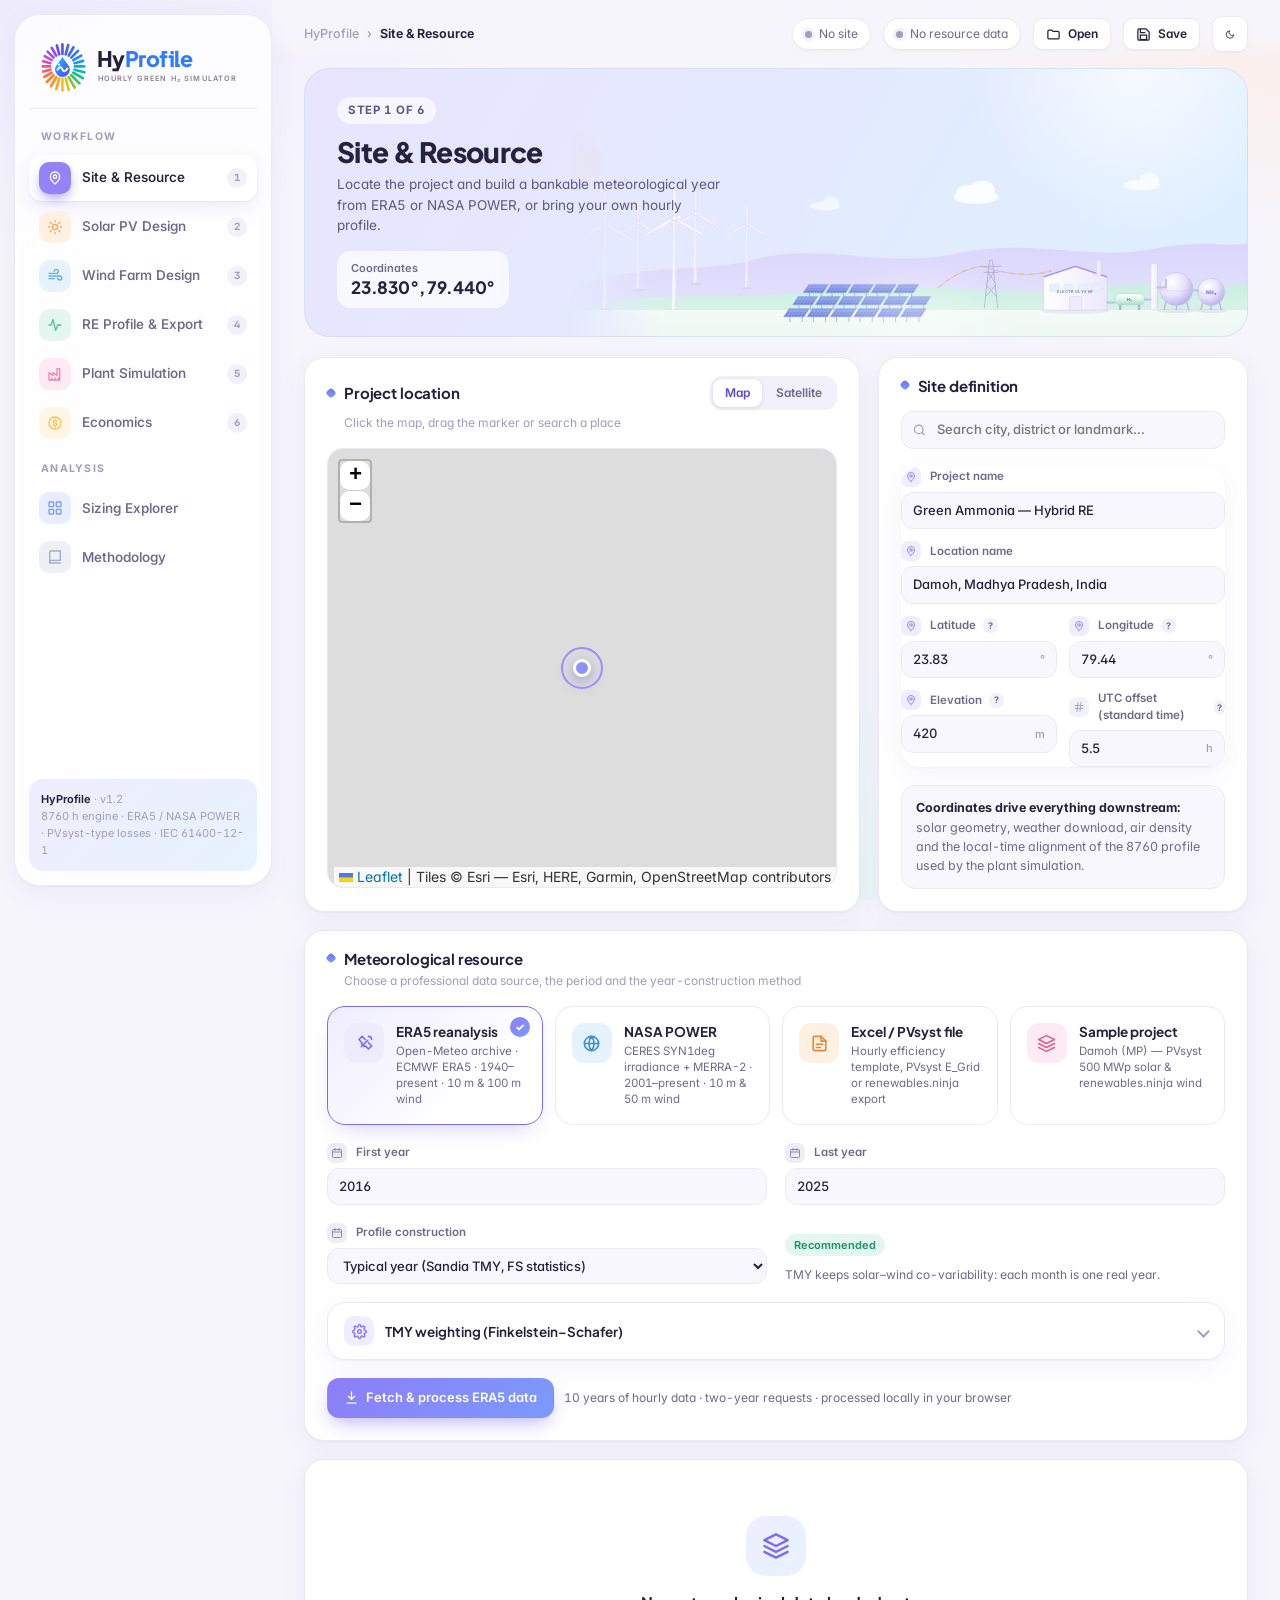
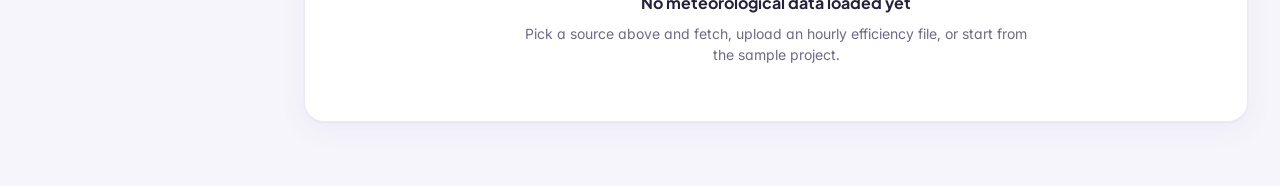
==== HyProfile_Studio.html @ 43ba9b4f "Replace branding with HyProfile logo and remove TrueRE / Oriana names - New 2D vector mark: a 24-spo" ====
<!doctype html>
<html lang="en">
<head>
<meta charset="utf-8">
<meta name="viewport" content="width=device-width,initial-scale=1">
<title>HyProfile — Hourly Green Hydrogen Simulator</title>
<link rel="icon" type="image/svg+xml" href="data:image/svg+xml,%3Csvg xmlns=%22http://www.w3.org/2000/svg%22 viewBox=%220 0 64 64%22%3E%3Cdefs%3E%3ClinearGradient id=%22mg%22 x1=%220%22 y1=%220%22 x2=%221%22 y2=%221%22%3E%3Cstop offset=%220%22 stop-color=%22#22D3EE%22/%3E%3Cstop offset=%22.55%22 stop-color=%22#2F7BFF%22/%3E%3Cstop offset=%221%22 stop-color=%22#5B4CF5%22/%3E%3C/linearGradient%3E%3C/defs%3E%3Cline x1=%2232.00%22 y1=%2217.40%22 x2=%2232.00%22 y2=%226.36%22 stroke=%22#5652F6%22 stroke-width=%223.1%22 stroke-linecap=%22round%22/%3E%3Cline x1=%2235.78%22 y1=%2217.90%22 x2=%2238.67%22 y2=%227.10%22 stroke=%22#4A5EF9%22 stroke-width=%223.1%22 stroke-linecap=%22round%22/%3E%3Cline x1=%2239.30%22 y1=%2219.36%22 x2=%2244.89%22 y2=%229.67%22 stroke=%22#4069FB%22 stroke-width=%223.1%22 stroke-linecap=%22round%22/%3E%3Cline x1=%2242.32%22 y1=%2221.68%22 x2=%2250.13%22 y2=%2213.87%22 stroke=%22#3475FE%22 stroke-width=%223.1%22 stroke-linecap=%22round%22/%3E%3Cline x1=%2244.64%22 y1=%2224.70%22 x2=%2253.96%22 y2=%2219.32%22 stroke=%22#2785F9%22 stroke-width=%223.1%22 stroke-linecap=%22round%22/%3E%3Cline x1=%2246.10%22 y1=%2228.22%22 x2=%2256.10%22 y2=%2225.54%22 stroke=%22#189AEC%22 stroke-width=%223.1%22 stroke-linecap=%22round%22/%3E%3Cline x1=%2246.60%22 y1=%2232.00%22 x2=%2257.33%22 y2=%2232.00%22 stroke=%22#08AEDF%22 stroke-width=%223.1%22 stroke-linecap=%22round%22/%3E%3Cline x1=%2246.10%22 y1=%2235.78%22 x2=%2257.55%22 y2=%2238.85%22 stroke=%22#04BBBE%22 stroke-width=%223.1%22 stroke-linecap=%22round%22/%3E%3Cline x1=%2244.64%22 y1=%2239.30%22 x2=%2255.71%22 y2=%2245.69%22 stroke=%22#0EC186%22 stroke-width=%223.1%22 stroke-linecap=%22round%22/%3E%3Cline x1=%2242.32%22 y1=%2242.32%22 x2=%2251.83%22 y2=%2251.83%22 stroke=%22#3AC45E%22 stroke-width=%223.1%22 stroke-linecap=%22round%22/%3E%3Cline x1=%2239.30%22 y1=%2244.64%22 x2=%2246.21%22 y2=%2256.61%22 stroke=%22#88C342%22 stroke-width=%223.1%22 stroke-linecap=%22round%22/%3E%3Cline x1=%2235.78%22 y1=%2246.10%22 x2=%2239.37%22 y2=%2259.50%22 stroke=%22#D8C228%22 stroke-width=%223.1%22 stroke-linecap=%22round%22/%3E%3Cline x1=%2232.00%22 y1=%2246.60%22 x2=%2232.00%22 y2=%2260.19%22 stroke=%22#FFB91B%22 stroke-width=%223.1%22 stroke-linecap=%22round%22/%3E%3Cline x1=%2228.22%22 y1=%2246.10%22 x2=%2224.86%22 y2=%2258.66%22 stroke=%22#FFA61C%22 stroke-width=%223.1%22 stroke-linecap=%22round%22/%3E%3Cline x1=%2224.70%22 y1=%2244.64%22 x2=%2218.63%22 y2=%2255.15%22 stroke=%22#FF931E%22 stroke-width=%223.1%22 stroke-linecap=%22round%22/%3E%3Cline x1=%2221.68%22 y1=%2242.32%22 x2=%2213.85%22 y2=%2250.15%22 stroke=%22#FF802C%22 stroke-width=%223.1%22 stroke-linecap=%22round%22/%3E%3Cline x1=%2219.36%22 y1=%2239.30%22 x2=%2210.82%22 y2=%2244.23%22 stroke=%22#FF6C46%22 stroke-width=%223.1%22 stroke-linecap=%22round%22/%3E%3Cline x1=%2217.90%22 y1=%2235.78%22 x2=%229.60%22 y2=%2238.00%22 stroke=%22#FF5760%22 stroke-width=%223.1%22 stroke-linecap=%22round%22/%3E%3Cline x1=%2217.40%22 y1=%2232.00%22 x2=%229.19%22 y2=%2232.00%22 stroke=%22#F24D85%22 stroke-width=%223.1%22 stroke-linecap=%22round%22/%3E%3Cline x1=%2217.90%22 y1=%2228.22%22 x2=%229.44%22 y2=%2225.95%22 stroke=%22#D84CB6%22 stroke-width=%223.1%22 stroke-linecap=%22round%22/%3E%3Cline x1=%2219.36%22 y1=%2224.70%22 x2=%2211.28%22 y2=%2220.04%22 stroke=%22#BD4CE7%22 stroke-width=%223.1%22 stroke-linecap=%22round%22/%3E%3Cline x1=%2221.68%22 y1=%2221.68%22 x2=%2214.70%22 y2=%2214.70%22 stroke=%22#A24CFD%22 stroke-width=%223.1%22 stroke-linecap=%22round%22/%3E%3Cline x1=%2224.70%22 y1=%2219.36%22 x2=%2219.52%22 y2=%2210.39%22 stroke=%22#864CFA%22 stroke-width=%223.1%22 stroke-linecap=%22round%22/%3E%3Cline x1=%2228.22%22 y1=%2217.90%22 x2=%2225.44%22 y2=%227.51%22 stroke=%22#694CF7%22 stroke-width=%223.1%22 stroke-linecap=%22round%22/%3E%3Cpath d=%22M32.00,20.58 C34.02,25.06 40.74,31.10 40.74,35.58 A8.74,8.74 0 0 1 23.26,35.58 C23.26,31.10 29.98,25.06 32.00,20.58 Z%22 fill=%22url%28#mg%29%22/%3E%3Cpath d=%22M26.18,35.81 C28.64,32.22 30.66,32.22 32.00,35.36 S35.36,38.50 37.82,34.46%22 fill=%22none%22 stroke=%22#FFFFFF%22 stroke-width=%222.3%22 stroke-linecap=%22round%22/%3E%3Ccircle cx=%2227.97%22 cy=%2229.98%22 r=%221.46%22 fill=%22#FFFFFF%22 opacity=%22.85%22/%3E%3C/svg%3E">
<meta name="description" content="HyProfile — site-specific hourly solar and wind generation profiles with green hydrogen and ammonia plant simulation and screening economics.">
<link rel="preconnect" href="https://fonts.googleapis.com"><link rel="preconnect" href="https://fonts.gstatic.com" crossorigin>
<link href="https://fonts.googleapis.com/css2?family=Inter:wght@400;500;600;700&family=Plus+Jakarta+Sans:wght@500;600;700;800&display=swap" rel="stylesheet">
<style>/* required styles */

.leaflet-pane,
.leaflet-tile,
.leaflet-marker-icon,
.leaflet-marker-shadow,
.leaflet-tile-container,
.leaflet-pane > svg,
.leaflet-pane > canvas,
.leaflet-zoom-box,
.leaflet-image-layer,
.leaflet-layer {
	position: absolute;
	left: 0;
	top: 0;
	}
.leaflet-container {
	overflow: hidden;
	}
.leaflet-tile,
.leaflet-marker-icon,
.leaflet-marker-shadow {
	-webkit-user-select: none;
	   -moz-user-select: none;
	        user-select: none;
	  -webkit-user-drag: none;
	}
/* Prevents IE11 from highlighting tiles in blue */
.leaflet-tile::selection {
	background: transparent;
}
/* Safari renders non-retina tile on retina better with this, but Chrome is worse */
.leaflet-safari .leaflet-tile {
	image-rendering: -webkit-optimize-contrast;
	}
/* hack that prevents hw layers "stretching" when loading new tiles */
.leaflet-safari .leaflet-tile-container {
	width: 1600px;
	height: 1600px;
	-webkit-transform-origin: 0 0;
	}
.leaflet-marker-icon,
.leaflet-marker-shadow {
	display: block;
	}
/* .leaflet-container svg: reset svg max-width decleration shipped in Joomla! (joomla.org) 3.x */
/* .leaflet-container img: map is broken in FF if you have max-width: 100% on tiles */
.leaflet-container .leaflet-overlay-pane svg {
	max-width: none !important;
	max-height: none !important;
	}
.leaflet-container .leaflet-marker-pane img,
.leaflet-container .leaflet-shadow-pane img,
.leaflet-container .leaflet-tile-pane img,
.leaflet-container img.leaflet-image-layer,
.leaflet-container .leaflet-tile {
	max-width: none !important;
	max-height: none !important;
	width: auto;
	padding: 0;
	}

.leaflet-container img.leaflet-tile {
	/* See: https://bugs.chromium.org/p/chromium/issues/detail?id=600120 */
	mix-blend-mode: plus-lighter;
}

.leaflet-container.leaflet-touch-zoom {
	-ms-touch-action: pan-x pan-y;
	touch-action: pan-x pan-y;
	}
.leaflet-container.leaflet-touch-drag {
	-ms-touch-action: pinch-zoom;
	/* Fallback for FF which doesn't support pinch-zoom */
	touch-action: none;
	touch-action: pinch-zoom;
}
.leaflet-container.leaflet-touch-drag.leaflet-touch-zoom {
	-ms-touch-action: none;
	touch-action: none;
}
.leaflet-container {
	-webkit-tap-highlight-color: transparent;
}
.leaflet-container a {
	-webkit-tap-highlight-color: rgba(51, 181, 229, 0.4);
}
.leaflet-tile {
	filter: inherit;
	visibility: hidden;
	}
.leaflet-tile-loaded {
	visibility: inherit;
	}
.leaflet-zoom-box {
	width: 0;
	height: 0;
	-moz-box-sizing: border-box;
	     box-sizing: border-box;
	z-index: 800;
	}
/* workaround for https://bugzilla.mozilla.org/show_bug.cgi?id=888319 */
.leaflet-overlay-pane svg {
	-moz-user-select: none;
	}

.leaflet-pane         { z-index: 400; }

.leaflet-tile-pane    { z-index: 200; }
.leaflet-overlay-pane { z-index: 400; }
.leaflet-shadow-pane  { z-index: 500; }
.leaflet-marker-pane  { z-index: 600; }
.leaflet-tooltip-pane   { z-index: 650; }
.leaflet-popup-pane   { z-index: 700; }

.leaflet-map-pane canvas { z-index: 100; }
.leaflet-map-pane svg    { z-index: 200; }

.leaflet-vml-shape {
	width: 1px;
	height: 1px;
	}
.lvml {
	behavior: url(#default#VML);
	display: inline-block;
	position: absolute;
	}


/* control positioning */

.leaflet-control {
	position: relative;
	z-index: 800;
	pointer-events: visiblePainted; /* IE 9-10 doesn't have auto */
	pointer-events: auto;
	}
.leaflet-top,
.leaflet-bottom {
	position: absolute;
	z-index: 1000;
	pointer-events: none;
	}
.leaflet-top {
	top: 0;
	}
.leaflet-right {
	right: 0;
	}
.leaflet-bottom {
	bottom: 0;
	}
.leaflet-left {
	left: 0;
	}
.leaflet-control {
	float: left;
	clear: both;
	}
.leaflet-right .leaflet-control {
	float: right;
	}
.leaflet-top .leaflet-control {
	margin-top: 10px;
	}
.leaflet-bottom .leaflet-control {
	margin-bottom: 10px;
	}
.leaflet-left .leaflet-control {
	margin-left: 10px;
	}
.leaflet-right .leaflet-control {
	margin-right: 10px;
	}


/* zoom and fade animations */

.leaflet-fade-anim .leaflet-popup {
	opacity: 0;
	-webkit-transition: opacity 0.2s linear;
	   -moz-transition: opacity 0.2s linear;
	        transition: opacity 0.2s linear;
	}
.leaflet-fade-anim .leaflet-map-pane .leaflet-popup {
	opacity: 1;
	}
.leaflet-zoom-animated {
	-webkit-transform-origin: 0 0;
	    -ms-transform-origin: 0 0;
	        transform-origin: 0 0;
	}
svg.leaflet-zoom-animated {
	will-change: transform;
}

.leaflet-zoom-anim .leaflet-zoom-animated {
	-webkit-transition: -webkit-transform 0.25s cubic-bezier(0,0,0.25,1);
	   -moz-transition:    -moz-transform 0.25s cubic-bezier(0,0,0.25,1);
	        transition:         transform 0.25s cubic-bezier(0,0,0.25,1);
	}
.leaflet-zoom-anim .leaflet-tile,
.leaflet-pan-anim .leaflet-tile {
	-webkit-transition: none;
	   -moz-transition: none;
	        transition: none;
	}

.leaflet-zoom-anim .leaflet-zoom-hide {
	visibility: hidden;
	}


/* cursors */

.leaflet-interactive {
	cursor: pointer;
	}
.leaflet-grab {
	cursor: -webkit-grab;
	cursor:    -moz-grab;
	cursor:         grab;
	}
.leaflet-crosshair,
.leaflet-crosshair .leaflet-interactive {
	cursor: crosshair;
	}
.leaflet-popup-pane,
.leaflet-control {
	cursor: auto;
	}
.leaflet-dragging .leaflet-grab,
.leaflet-dragging .leaflet-grab .leaflet-interactive,
.leaflet-dragging .leaflet-marker-draggable {
	cursor: move;
	cursor: -webkit-grabbing;
	cursor:    -moz-grabbing;
	cursor:         grabbing;
	}

/* marker & overlays interactivity */
.leaflet-marker-icon,
.leaflet-marker-shadow,
.leaflet-image-layer,
.leaflet-pane > svg path,
.leaflet-tile-container {
	pointer-events: none;
	}

.leaflet-marker-icon.leaflet-interactive,
.leaflet-image-layer.leaflet-interactive,
.leaflet-pane > svg path.leaflet-interactive,
svg.leaflet-image-layer.leaflet-interactive path {
	pointer-events: visiblePainted; /* IE 9-10 doesn't have auto */
	pointer-events: auto;
	}

/* visual tweaks */

.leaflet-container {
	background: #ddd;
	outline-offset: 1px;
	}
.leaflet-container a {
	color: #0078A8;
	}
.leaflet-zoom-box {
	border: 2px dotted #38f;
	background: rgba(255,255,255,0.5);
	}


/* general typography */
.leaflet-container {
	font-family: "Helvetica Neue", Arial, Helvetica, sans-serif;
	font-size: 12px;
	font-size: 0.75rem;
	line-height: 1.5;
	}


/* general toolbar styles */

.leaflet-bar {
	box-shadow: 0 1px 5px rgba(0,0,0,0.65);
	border-radius: 4px;
	}
.leaflet-bar a {
	background-color: #fff;
	border-bottom: 1px solid #ccc;
	width: 26px;
	height: 26px;
	line-height: 26px;
	display: block;
	text-align: center;
	text-decoration: none;
	color: black;
	}
.leaflet-bar a,
.leaflet-control-layers-toggle {
	background-position: 50% 50%;
	background-repeat: no-repeat;
	display: block;
	}
.leaflet-bar a:hover,
.leaflet-bar a:focus {
	background-color: #f4f4f4;
	}
.leaflet-bar a:first-child {
	border-top-left-radius: 4px;
	border-top-right-radius: 4px;
	}
.leaflet-bar a:last-child {
	border-bottom-left-radius: 4px;
	border-bottom-right-radius: 4px;
	border-bottom: none;
	}
.leaflet-bar a.leaflet-disabled {
	cursor: default;
	background-color: #f4f4f4;
	color: #bbb;
	}

.leaflet-touch .leaflet-bar a {
	width: 30px;
	height: 30px;
	line-height: 30px;
	}
.leaflet-touch .leaflet-bar a:first-child {
	border-top-left-radius: 2px;
	border-top-right-radius: 2px;
	}
.leaflet-touch .leaflet-bar a:last-child {
	border-bottom-left-radius: 2px;
	border-bottom-right-radius: 2px;
	}

/* zoom control */

.leaflet-control-zoom-in,
.leaflet-control-zoom-out {
	font: bold 18px 'Lucida Console', Monaco, monospace;
	text-indent: 1px;
	}

.leaflet-touch .leaflet-control-zoom-in, .leaflet-touch .leaflet-control-zoom-out  {
	font-size: 22px;
	}


/* layers control */

.leaflet-control-layers {
	box-shadow: 0 1px 5px rgba(0,0,0,0.4);
	background: #fff;
	border-radius: 5px;
	}
.leaflet-control-layers-toggle {
	background-image: url(images/layers.png);
	width: 36px;
	height: 36px;
	}
.leaflet-retina .leaflet-control-layers-toggle {
	background-image: url(images/layers-2x.png);
	background-size: 26px 26px;
	}
.leaflet-touch .leaflet-control-layers-toggle {
	width: 44px;
	height: 44px;
	}
.leaflet-control-layers .leaflet-control-layers-list,
.leaflet-control-layers-expanded .leaflet-control-layers-toggle {
	display: none;
	}
.leaflet-control-layers-expanded .leaflet-control-layers-list {
	display: block;
	position: relative;
	}
.leaflet-control-layers-expanded {
	padding: 6px 10px 6px 6px;
	color: #333;
	background: #fff;
	}
.leaflet-control-layers-scrollbar {
	overflow-y: scroll;
	overflow-x: hidden;
	padding-right: 5px;
	}
.leaflet-control-layers-selector {
	margin-top: 2px;
	position: relative;
	top: 1px;
	}
.leaflet-control-layers label {
	display: block;
	font-size: 13px;
	font-size: 1.08333em;
	}
.leaflet-control-layers-separator {
	height: 0;
	border-top: 1px solid #ddd;
	margin: 5px -10px 5px -6px;
	}

/* Default icon URLs */
.leaflet-default-icon-path { /* used only in path-guessing heuristic, see L.Icon.Default */
	background-image: url(images/marker-icon.png);
	}


/* attribution and scale controls */

.leaflet-container .leaflet-control-attribution {
	background: #fff;
	background: rgba(255, 255, 255, 0.8);
	margin: 0;
	}
.leaflet-control-attribution,
.leaflet-control-scale-line {
	padding: 0 5px;
	color: #333;
	line-height: 1.4;
	}
.leaflet-control-attribution a {
	text-decoration: none;
	}
.leaflet-control-attribution a:hover,
.leaflet-control-attribution a:focus {
	text-decoration: underline;
	}
.leaflet-attribution-flag {
	display: inline !important;
	vertical-align: baseline !important;
	width: 1em;
	height: 0.6669em;
	}
.leaflet-left .leaflet-control-scale {
	margin-left: 5px;
	}
.leaflet-bottom .leaflet-control-scale {
	margin-bottom: 5px;
	}
.leaflet-control-scale-line {
	border: 2px solid #777;
	border-top: none;
	line-height: 1.1;
	padding: 2px 5px 1px;
	white-space: nowrap;
	-moz-box-sizing: border-box;
	     box-sizing: border-box;
	background: rgba(255, 255, 255, 0.8);
	text-shadow: 1px 1px #fff;
	}
.leaflet-control-scale-line:not(:first-child) {
	border-top: 2px solid #777;
	border-bottom: none;
	margin-top: -2px;
	}
.leaflet-control-scale-line:not(:first-child):not(:last-child) {
	border-bottom: 2px solid #777;
	}

.leaflet-touch .leaflet-control-attribution,
.leaflet-touch .leaflet-control-layers,
.leaflet-touch .leaflet-bar {
	box-shadow: none;
	}
.leaflet-touch .leaflet-control-layers,
.leaflet-touch .leaflet-bar {
	border: 2px solid rgba(0,0,0,0.2);
	background-clip: padding-box;
	}


/* popup */

.leaflet-popup {
	position: absolute;
	text-align: center;
	margin-bottom: 20px;
	}
.leaflet-popup-content-wrapper {
	padding: 1px;
	text-align: left;
	border-radius: 12px;
	}
.leaflet-popup-content {
	margin: 13px 24px 13px 20px;
	line-height: 1.3;
	font-size: 13px;
	font-size: 1.08333em;
	min-height: 1px;
	}
.leaflet-popup-content p {
	margin: 17px 0;
	margin: 1.3em 0;
	}
.leaflet-popup-tip-container {
	width: 40px;
	height: 20px;
	position: absolute;
	left: 50%;
	margin-top: -1px;
	margin-left: -20px;
	overflow: hidden;
	pointer-events: none;
	}
.leaflet-popup-tip {
	width: 17px;
	height: 17px;
	padding: 1px;

	margin: -10px auto 0;
	pointer-events: auto;

	-webkit-transform: rotate(45deg);
	   -moz-transform: rotate(45deg);
	    -ms-transform: rotate(45deg);
	        transform: rotate(45deg);
	}
.leaflet-popup-content-wrapper,
.leaflet-popup-tip {
	background: white;
	color: #333;
	box-shadow: 0 3px 14px rgba(0,0,0,0.4);
	}
.leaflet-container a.leaflet-popup-close-button {
	position: absolute;
	top: 0;
	right: 0;
	border: none;
	text-align: center;
	width: 24px;
	height: 24px;
	font: 16px/24px Tahoma, Verdana, sans-serif;
	color: #757575;
	text-decoration: none;
	background: transparent;
	}
.leaflet-container a.leaflet-popup-close-button:hover,
.leaflet-container a.leaflet-popup-close-button:focus {
	color: #585858;
	}
.leaflet-popup-scrolled {
	overflow: auto;
	}

.leaflet-oldie .leaflet-popup-content-wrapper {
	-ms-zoom: 1;
	}
.leaflet-oldie .leaflet-popup-tip {
	width: 24px;
	margin: 0 auto;

	-ms-filter: "progid:DXImageTransform.Microsoft.Matrix(M11=0.70710678, M12=0.70710678, M21=-0.70710678, M22=0.70710678)";
	filter: progid:DXImageTransform.Microsoft.Matrix(M11=0.70710678, M12=0.70710678, M21=-0.70710678, M22=0.70710678);
	}

.leaflet-oldie .leaflet-control-zoom,
.leaflet-oldie .leaflet-control-layers,
.leaflet-oldie .leaflet-popup-content-wrapper,
.leaflet-oldie .leaflet-popup-tip {
	border: 1px solid #999;
	}


/* div icon */

.leaflet-div-icon {
	background: #fff;
	border: 1px solid #666;
	}


/* Tooltip */
/* Base styles for the element that has a tooltip */
.leaflet-tooltip {
	position: absolute;
	padding: 6px;
	background-color: #fff;
	border: 1px solid #fff;
	border-radius: 3px;
	color: #222;
	white-space: nowrap;
	-webkit-user-select: none;
	-moz-user-select: none;
	-ms-user-select: none;
	user-select: none;
	pointer-events: none;
	box-shadow: 0 1px 3px rgba(0,0,0,0.4);
	}
.leaflet-tooltip.leaflet-interactive {
	cursor: pointer;
	pointer-events: auto;
	}
.leaflet-tooltip-top:before,
.leaflet-tooltip-bottom:before,
.leaflet-tooltip-left:before,
.leaflet-tooltip-right:before {
	position: absolute;
	pointer-events: none;
	border: 6px solid transparent;
	background: transparent;
	content: "";
	}

/* Directions */

.leaflet-tooltip-bottom {
	margin-top: 6px;
}
.leaflet-tooltip-top {
	margin-top: -6px;
}
.leaflet-tooltip-bottom:before,
.leaflet-tooltip-top:before {
	left: 50%;
	margin-left: -6px;
	}
.leaflet-tooltip-top:before {
	bottom: 0;
	margin-bottom: -12px;
	border-top-color: #fff;
	}
.leaflet-tooltip-bottom:before {
	top: 0;
	margin-top: -12px;
	margin-left: -6px;
	border-bottom-color: #fff;
	}
.leaflet-tooltip-left {
	margin-left: -6px;
}
.leaflet-tooltip-right {
	margin-left: 6px;
}
.leaflet-tooltip-left:before,
.leaflet-tooltip-right:before {
	top: 50%;
	margin-top: -6px;
	}
.leaflet-tooltip-left:before {
	right: 0;
	margin-right: -12px;
	border-left-color: #fff;
	}
.leaflet-tooltip-right:before {
	left: 0;
	margin-left: -12px;
	border-right-color: #fff;
	}

/* Printing */

@media print {
	/* Prevent printers from removing background-images of controls. */
	.leaflet-control {
		-webkit-print-color-adjust: exact;
		print-color-adjust: exact;
		}
	}
</style>
<style>/* =====================================================================
 * HyProfile — "Pastel Calm" design system
 * Soft pastel surfaces, rounded geometry, quiet chrome, strong hierarchy.
 * ===================================================================== */
:root{
  --bg:#F6F5FB; --bg-2:#FBFAFE; --surface:#FFFFFF; --surface-2:#F8F7FD; --surface-3:#F2F0FA;
  --border:#ECE9F5; --border-strong:#DEDAEE;
  --text:#24213D; --muted:#6E6A8A; --faint:#A19DBA;
  --primary:#7C6CF2; --primary-2:#6AA6FF; --primary-soft:#EFEDFF; --primary-ink:#5B4BD6;
  --solar:#F5A65B; --solar-soft:#FFF1E2; --wind:#5EAEEB; --wind-soft:#E6F3FD; --h2:#4CC3A0; --h2-soft:#E3F7F0;
  --nh3:#9284F7; --nh3-soft:#EEEBFF; --bess:#EF86AE; --bess-soft:#FDEAF2; --grid:#A3ACC7; --grid-soft:#EEF0F6;
  --curt:#FF8A7A; --curt-soft:#FFEDEA; --gold:#F4C35E; --gold-soft:#FFF7E3; --green-2:#4CC3A0; --green-soft:#E3F7F0;
  --ok:#2FB383; --warn:#F09A4A;
  --shadow:0 1px 2px rgba(36,33,61,.04),0 8px 28px rgba(92,80,180,.06);
  --shadow-hover:0 2px 4px rgba(36,33,61,.05),0 16px 40px rgba(92,80,180,.10);
  --shadow-lg:0 24px 60px rgba(46,38,120,.16);
  --radius:20px; --chart-grid:#EFEDF6; --chart-text:#8A86A6;
  --mesh:radial-gradient(1100px 600px at -10% -10%,#EAE6FF 0,transparent 60%),radial-gradient(900px 520px at 110% -5%,#FFE9DD 0,transparent 55%),radial-gradient(900px 700px at 60% 120%,#DFF6EE 0,transparent 60%);
  --font-d:"Plus Jakarta Sans",Inter,"Segoe UI",system-ui,sans-serif;
}
@media (prefers-color-scheme: dark){ :root:not([data-theme="light"]){
  --bg:#12111F; --bg-2:#161527; --surface:#1B1A2E; --surface-2:#211F36; --surface-3:#27253F; --border:#2C2A45; --border-strong:#3A3858;
  --text:#ECEAF8; --muted:#A9A5C6; --faint:#77739A; --primary-soft:#2A2650; --primary-ink:#B3A9FF;
  --solar-soft:#3A2C1E; --wind-soft:#1C2D3E; --h2-soft:#183229; --nh3-soft:#29244D; --bess-soft:#3A2030; --grid-soft:#262838; --curt-soft:#3A2321; --gold-soft:#382F1A; --green-soft:#183229;
  --shadow:0 1px 2px rgba(0,0,0,.4),0 10px 30px rgba(0,0,0,.35); --shadow-hover:0 2px 4px rgba(0,0,0,.4),0 18px 44px rgba(0,0,0,.45);
  --chart-grid:#2A2843; --chart-text:#9C98BD;
  --mesh:radial-gradient(1100px 600px at -10% -10%,#2A2452 0,transparent 60%),radial-gradient(900px 520px at 110% -5%,#3A2630 0,transparent 55%),radial-gradient(900px 700px at 60% 120%,#173229 0,transparent 60%);
}}
:root[data-theme="dark"]{
  --bg:#12111F; --bg-2:#161527; --surface:#1B1A2E; --surface-2:#211F36; --surface-3:#27253F; --border:#2C2A45; --border-strong:#3A3858;
  --text:#ECEAF8; --muted:#A9A5C6; --faint:#77739A; --primary-soft:#2A2650; --primary-ink:#B3A9FF;
  --solar-soft:#3A2C1E; --wind-soft:#1C2D3E; --h2-soft:#183229; --nh3-soft:#29244D; --bess-soft:#3A2030; --grid-soft:#262838; --curt-soft:#3A2321; --gold-soft:#382F1A; --green-soft:#183229;
  --shadow:0 1px 2px rgba(0,0,0,.4),0 10px 30px rgba(0,0,0,.35); --shadow-hover:0 2px 4px rgba(0,0,0,.4),0 18px 44px rgba(0,0,0,.45);
  --chart-grid:#2A2843; --chart-text:#9C98BD;
  --mesh:radial-gradient(1100px 600px at -10% -10%,#2A2452 0,transparent 60%),radial-gradient(900px 520px at 110% -5%,#3A2630 0,transparent 55%),radial-gradient(900px 700px at 60% 120%,#173229 0,transparent 60%);
}
*{box-sizing:border-box}
html,body{margin:0;min-height:100%}
body{background:var(--bg);background-image:var(--mesh);background-attachment:fixed;color:var(--text);font:14px/1.5 Inter,"Segoe UI",system-ui,-apple-system,Roboto,Arial,sans-serif;-webkit-font-smoothing:antialiased;font-feature-settings:"tnum" 1,"cv11" 1,"ss01" 1}
button,input,select,textarea{font:inherit;color:inherit}
a{color:var(--primary)}
::selection{background:var(--primary-soft)}
*{scrollbar-width:thin;scrollbar-color:var(--border-strong) transparent}
.app{display:grid;grid-template-columns:272px 1fr;min-height:100vh}

/* ---------------- sidebar (floating glass panel) ---------------- */
.side{position:sticky;top:0;height:100vh;padding:14px 0 14px 14px;z-index:20}
.side-in{height:100%;display:flex;flex-direction:column;gap:4px;padding:18px 14px 14px;border-radius:26px;background:color-mix(in srgb,var(--surface) 82%,transparent);backdrop-filter:blur(18px) saturate(1.4);border:1px solid var(--border);box-shadow:var(--shadow)}
.brand{padding:6px 6px 14px;color:var(--text);border-bottom:1px solid var(--border);margin-bottom:10px}
.brand svg{width:100%;height:auto;display:block}
.prod{display:flex;align-items:center;gap:8px;margin:10px 8px 14px;padding:8px 10px;border-radius:12px;background:var(--surface-2);border:1px solid var(--border)}
.prod b{font:700 12.5px/1.2 var(--font-d);letter-spacing:-.01em}
.prod small{display:block;color:var(--faint);font-size:11px}
.prod .pi{width:30px;height:30px;border-radius:9px;background:linear-gradient(135deg,#C9C0FF,#A9D4FF);display:grid;place-items:center;color:#fff;flex:none}
.prod .pi svg{width:16px;height:16px}
.navlab{font-size:10.5px;font-weight:700;letter-spacing:.12em;text-transform:uppercase;color:var(--faint);margin:6px 12px 6px}
.nav{display:flex;flex-direction:column;gap:3px}
.nav button{all:unset;cursor:pointer;display:flex;align-items:center;gap:11px;padding:7px 10px;border-radius:13px;color:var(--muted);font-weight:550;font-size:13.5px;position:relative;transition:background .18s,color .18s,transform .18s}
.nav button .ni{width:32px;height:32px;border-radius:10px;display:grid;place-items:center;background:var(--c-soft,var(--surface-3));color:var(--c,var(--muted));flex:none;transition:transform .2s}
.nav button svg{width:16px;height:16px}
.nav button:hover{background:var(--surface-2);color:var(--text)}
.nav button:hover .ni{transform:scale(1.06)}
.nav button.active{background:var(--surface);color:var(--text);box-shadow:0 1px 2px rgba(36,33,61,.05),0 6px 16px rgba(92,80,180,.10)}
.nav button.active .ni{background:var(--c);color:#fff;box-shadow:0 6px 14px -4px var(--c)}
.nav .step{margin-left:auto;font-size:10px;font-weight:700;min-width:20px;height:20px;padding:0 6px;border-radius:999px;display:grid;place-items:center;background:var(--surface-3);color:var(--faint)}
.nav .step.done{background:var(--h2-soft);color:var(--ok)}
.nav .step.done::before{content:"✓";font-size:10px}
.nav .step.done{font-size:0}
.side .sep{height:1px;background:var(--border);margin:10px 8px}
.side .foot{margin-top:auto;font-size:11px;color:var(--faint);padding:12px;line-height:1.55;border-radius:14px;background:linear-gradient(135deg,var(--primary-soft),var(--wind-soft))}
.side .foot b{color:var(--text);font-weight:650}

/* ---------------- top bar ---------------- */
.main{min-width:0;display:flex;flex-direction:column}
.top{position:sticky;top:0;z-index:15;display:flex;align-items:center;gap:12px;padding:16px 32px 12px;background:linear-gradient(var(--bg) 55%,transparent);}
.top .crumb{color:var(--faint);font-size:12.5px;font-weight:500;display:flex;align-items:center;gap:8px}
.top .crumb b{color:var(--text);font-weight:650}
.top h1{display:none}
.top .grow{flex:1}
.chip{display:inline-flex;align-items:center;gap:7px;padding:6px 12px;border-radius:999px;background:var(--surface);border:1px solid var(--border);font-size:12px;color:var(--muted);white-space:nowrap;box-shadow:0 1px 2px rgba(36,33,61,.04)}
.chip .dot{width:7px;height:7px;border-radius:50%;background:var(--faint);box-shadow:0 0 0 3px var(--surface-3)}
.chip.ok .dot{background:var(--ok);box-shadow:0 0 0 3px var(--h2-soft)} .chip.warn .dot{background:var(--warn);box-shadow:0 0 0 3px var(--solar-soft)}
.btn{display:inline-flex;align-items:center;justify-content:center;gap:7px;padding:9px 16px;border-radius:12px;border:1px solid var(--border);background:var(--surface);cursor:pointer;font-weight:600;font-size:13px;transition:all .18s;white-space:nowrap;box-shadow:0 1px 2px rgba(36,33,61,.04)}
.btn:hover{border-color:var(--border-strong);transform:translateY(-1px);box-shadow:var(--shadow)}
.btn.primary{background:linear-gradient(135deg,#8E7DF7 0%,#7A9BFF 100%);color:#fff;border-color:transparent;box-shadow:0 8px 20px -6px rgba(124,108,242,.6)}
.btn.primary:hover{filter:brightness(1.05);box-shadow:0 12px 26px -6px rgba(124,108,242,.7)}
.btn.gold{background:linear-gradient(135deg,#FFC9A8 0%,#FFB0C8 100%);color:#4A2338;border-color:transparent;box-shadow:0 8px 20px -8px rgba(255,140,160,.7)}
.btn.gold:hover{filter:brightness(1.03)}
.btn.ghost{background:transparent;border-color:transparent;box-shadow:none}
.btn.sm{padding:6px 12px;font-size:12px;border-radius:10px}
.btn:disabled{opacity:.5;cursor:not-allowed;transform:none}
.btn svg{width:15px;height:15px}
.iconbtn{width:36px;height:36px;padding:0}
select.btn{padding-right:28px}
.content{padding:4px 32px 64px;max-width:1720px;width:100%}

/* ---------------- page hero ---------------- */
.phero{position:relative;overflow:hidden;border-radius:26px;padding:26px 30px;margin-bottom:20px;background:linear-gradient(120deg,var(--h1),var(--h2));min-height:128px;display:flex;align-items:center;gap:24px;border:1px solid color-mix(in srgb,var(--text) 5%,transparent)}
.phero::before,.phero::after{content:"";position:absolute;border-radius:50%;pointer-events:none}
.phero::before{width:340px;height:340px;right:-60px;top:-170px;background:radial-gradient(circle,rgba(255,255,255,.75),rgba(255,255,255,0) 70%)}
.phero::after{width:220px;height:220px;right:220px;bottom:-140px;background:radial-gradient(circle,rgba(255,255,255,.55),rgba(255,255,255,0) 70%)}
.phero .tx{position:relative;z-index:1;flex:1;min-width:0}
.phero .eyebrow{display:inline-flex;align-items:center;gap:8px;font-size:11.5px;font-weight:700;letter-spacing:.06em;text-transform:uppercase;color:#5D587E;background:rgba(255,255,255,.65);padding:5px 11px;border-radius:999px;backdrop-filter:blur(6px)}
.phero h2{font:800 28px/1.15 var(--font-d);letter-spacing:-.025em;margin:12px 0 6px;color:#25213F}
.phero p{margin:0;color:#5D587E;max-width:760px;font-size:13.5px}
.phero .art{position:relative;z-index:1;width:132px;height:96px;flex:none;display:grid;place-items:center}
.phero .art .orb{position:absolute;inset:0;margin:auto;width:92px;height:92px;border-radius:28px;background:rgba(255,255,255,.7);backdrop-filter:blur(8px);box-shadow:0 20px 40px -18px rgba(60,50,140,.35);transform:rotate(-8deg)}
.phero .art .orb2{position:absolute;width:44px;height:44px;border-radius:14px;right:4px;top:-2px;background:rgba(255,255,255,.55);transform:rotate(12deg)}
.phero .art svg{position:relative;width:40px;height:40px;color:var(--hc,#6B5BE0)}
.phero .stats{position:relative;z-index:1;display:flex;gap:10px;flex-wrap:wrap}
.phero .stat{background:rgba(255,255,255,.7);backdrop-filter:blur(8px);border-radius:14px;padding:9px 14px;min-width:118px}
.phero .stat small{display:block;font-size:11px;color:#6E6A8A;font-weight:600}
.phero .stat b{font:750 17px/1.25 var(--font-d);color:#25213F;letter-spacing:-.01em}
:root[data-theme="dark"] .phero{filter:saturate(.85) brightness(.78)}

.page{display:none;animation:fade .35s cubic-bezier(.2,.7,.2,1)}
.page.active{display:block}
@keyframes fade{from{opacity:0;transform:translateY(6px)}to{opacity:1;transform:none}}

/* ---------------- cards & grid ---------------- */
.grid{display:grid;gap:18px}
.g2{grid-template-columns:repeat(2,minmax(0,1fr))} .g3{grid-template-columns:repeat(3,minmax(0,1fr))} .g4{grid-template-columns:repeat(4,minmax(0,1fr))}
.split{display:grid;grid-template-columns:400px minmax(0,1fr);gap:20px;align-items:start}
.split.wide{grid-template-columns:448px minmax(0,1fr)}
.card{background:var(--surface);border:1px solid var(--border);border-radius:var(--radius);box-shadow:var(--shadow);min-width:0;transition:box-shadow .2s}
.card:hover{box-shadow:var(--shadow-hover)}
.card>.hd{display:flex;align-items:center;gap:4px 10px;padding:18px 22px 2px;flex-wrap:wrap}
.card>.hd h3{margin:0;font:700 15px/1.3 var(--font-d);letter-spacing:-.01em;white-space:nowrap;display:flex;align-items:center;gap:9px}
.card>.hd h3::before{content:"";width:8px;height:8px;border-radius:3px;background:linear-gradient(135deg,var(--primary),var(--primary-2));transform:rotate(45deg)}
.card>.hd .sub{color:var(--faint);font-size:12px;flex-basis:100%;padding-left:17px}
.card>.hd .tools{margin-left:auto;display:flex;gap:6px;align-items:center}
.card>.hd:has(.tools) .sub{flex-basis:auto;order:3}
.card>.bd{padding:14px 22px 22px}
.chart{width:100%;height:300px}
.chart.tall{height:380px} .chart.short{height:240px} .chart.xtall{height:470px}
.sticky{position:sticky;top:72px;max-height:calc(100vh - 88px);overflow:auto;padding-right:4px}
.hero{display:grid;grid-template-columns:minmax(0,1.5fr) minmax(340px,1fr);gap:18px}
#map{height:440px;border-radius:16px;overflow:hidden;border:1px solid var(--border);z-index:1}

/* ---------------- KPI tiles ---------------- */
.kpis{display:grid;grid-template-columns:repeat(auto-fill,minmax(190px,1fr));gap:14px;margin-bottom:18px}
.kpi{background:var(--surface);border:1px solid var(--border);border-radius:18px;padding:14px 16px 14px;box-shadow:var(--shadow);position:relative;overflow:hidden;transition:transform .2s,box-shadow .2s}
.kpi:hover{transform:translateY(-2px);box-shadow:var(--shadow-hover)}
.kpi::before{content:"";position:absolute;right:-38px;bottom:-46px;width:120px;height:120px;border-radius:50%;background:radial-gradient(circle,color-mix(in srgb,var(--accent) 22%,transparent),transparent 70%)}
.kpi .ki{position:absolute;top:13px;right:13px;width:32px;height:32px;border-radius:10px;display:grid;place-items:center;background:color-mix(in srgb,var(--accent) 16%,var(--surface));color:var(--accent)}
.kpi .ki svg{width:16px;height:16px}
.kpi .l{font-size:12px;color:var(--muted);font-weight:550;padding-right:38px;min-height:18px}
.kpi .v{font:750 24px/1.2 var(--font-d);letter-spacing:-.025em;margin-top:8px;white-space:nowrap;position:relative}
.kpi .v small{font:600 12px Inter,sans-serif;color:var(--faint);margin-left:4px;letter-spacing:0}
.kpi .s{font-size:11.5px;color:var(--faint);margin-top:4px;position:relative;line-height:1.4}

/* ---------------- forms ---------------- */
.sec{border:1px solid var(--border);border-radius:18px;margin-bottom:12px;background:var(--surface);box-shadow:var(--shadow);overflow:hidden}
.sec>summary{list-style:none;cursor:pointer;padding:13px 16px;font:650 13.5px var(--font-d);display:flex;align-items:center;gap:11px;user-select:none;transition:background .15s}
.sec>summary:hover{background:var(--surface-2)}
.sec>summary::-webkit-details-marker{display:none}
.sec>summary .ic{width:30px;height:30px;border-radius:10px;display:grid;place-items:center;background:var(--primary-soft);color:var(--primary);flex:none}
.sec:nth-of-type(6n+2)>summary .ic{background:var(--solar-soft);color:var(--solar)}
.sec:nth-of-type(6n+3)>summary .ic{background:var(--wind-soft);color:var(--wind)}
.sec:nth-of-type(6n+4)>summary .ic{background:var(--h2-soft);color:var(--h2)}
.sec:nth-of-type(6n+5)>summary .ic{background:var(--bess-soft);color:var(--bess)}
.sec:nth-of-type(6n)>summary .ic{background:var(--gold-soft);color:#D49A2A}
.sec>summary .ic svg{width:15px;height:15px}
.sec>summary::after{content:"";margin-left:auto;width:7px;height:7px;border-right:2px solid var(--faint);border-bottom:2px solid var(--faint);transform:rotate(45deg);transition:transform .25s}
.sec[open]>summary::after{transform:rotate(-135deg)}
.sec>.body{padding:6px 16px 16px;display:grid;grid-template-columns:1fr 1fr;gap:12px 12px;border-top:1px dashed var(--border)}
.sec:not([open])>.body{border:0}
.sec[open]>.body{padding-top:14px}
.fld{display:flex;flex-direction:column;gap:5px;min-width:0}
.fld.full{grid-column:1/-1}
.fld>span{font-size:11.5px;color:var(--muted);font-weight:600;display:flex;align-items:center;gap:5px}
.fld .help{width:15px;height:15px;border-radius:50%;background:var(--surface-3);font-size:9px;display:inline-grid;place-items:center;color:var(--muted);cursor:help;font-style:normal;font-weight:700}
.inp{display:flex;align-items:center;background:var(--surface-2);border:1px solid var(--border);border-radius:12px;transition:border-color .15s,box-shadow .15s,background .15s}
.inp:hover{border-color:var(--border-strong)}
.inp:focus-within{border-color:var(--primary);background:var(--surface);box-shadow:0 0 0 4px color-mix(in srgb,var(--primary) 14%,transparent)}
.inp input,.inp select,.inp textarea{border:0;background:transparent;outline:none;padding:8px 11px;width:100%;min-width:0;font-size:13px;font-weight:500}
.inp select{cursor:pointer}
.inp em{font-style:normal;font-size:11px;color:var(--faint);padding-right:11px;white-space:nowrap;font-weight:500}
.inp textarea{font-family:ui-monospace,SFMono-Regular,Menlo,Consolas,monospace;font-size:12px;min-height:88px;resize:vertical}
.rng{display:flex;align-items:center;gap:12px}
.rng .inp{width:134px!important;flex:none}
input[type=range]{-webkit-appearance:none;appearance:none;flex:1;height:6px;border-radius:999px;background:linear-gradient(90deg,#C4BAFF,#A9D4FF);outline:none}
input[type=range]::-webkit-slider-thumb{-webkit-appearance:none;width:18px;height:18px;border-radius:50%;background:#fff;border:4px solid var(--primary);box-shadow:0 2px 8px rgba(124,108,242,.45);cursor:pointer}
input[type=range]::-moz-range-thumb{width:12px;height:12px;border-radius:50%;background:#fff;border:4px solid var(--primary);cursor:pointer}
.tog{display:flex;align-items:center;gap:10px;cursor:pointer;font-size:12.5px;color:var(--text);padding:6px 0;font-weight:500}
.fld.tog{flex-direction:row;align-items:center}
.tog input{display:none}
.tog .sw{width:38px;height:22px;border-radius:999px;background:var(--border-strong);position:relative;transition:background .2s;flex:none}
.tog .sw::after{content:"";position:absolute;top:3px;left:3px;width:16px;height:16px;border-radius:50%;background:#fff;box-shadow:0 1px 4px rgba(0,0,0,.25);transition:transform .25s cubic-bezier(.3,1.4,.6,1)}
.tog input:checked+.sw{background:linear-gradient(135deg,#8E7DF7,#7A9BFF)}
.tog input:checked+.sw::after{transform:translateX(16px)}
.months{grid-column:1/-1;display:grid;grid-template-columns:repeat(6,1fr);gap:6px}
.months label{display:flex;flex-direction:column;font-size:10.5px;color:var(--faint);gap:3px;text-align:center;font-weight:600}
.months input{width:100%;text-align:center;padding:6px 2px;border:1px solid var(--border);border-radius:9px;background:var(--surface-2);font-size:12px;outline:none}
.months input:focus{border-color:var(--primary)}
.seg{display:inline-flex;background:var(--surface-3);border-radius:12px;padding:3px;gap:2px}
.seg button{all:unset;cursor:pointer;padding:5px 12px;border-radius:9px;font-size:12px;font-weight:600;color:var(--muted);transition:all .15s}
.seg button.on{background:var(--surface);color:var(--primary-ink);box-shadow:0 1px 4px rgba(36,33,61,.12)}
/* source tiles */
.tiles{display:grid;grid-template-columns:repeat(2,1fr);gap:12px}
.tile{all:unset;cursor:pointer;border:1.5px solid var(--border);border-radius:18px;padding:16px;display:flex;gap:12px;align-items:flex-start;background:var(--surface);transition:all .2s;position:relative}
.tile:hover{border-color:var(--border-strong);transform:translateY(-2px);box-shadow:var(--shadow)}
.tile.on{border-color:var(--primary);background:linear-gradient(135deg,var(--primary-soft),var(--surface) 70%);box-shadow:0 10px 24px -12px rgba(124,108,242,.45)}
.tile.on::after{content:"✓";position:absolute;top:10px;right:12px;font-size:11px;font-weight:800;color:#fff;background:linear-gradient(135deg,#8E7DF7,#7A9BFF);width:20px;height:20px;border-radius:50%;display:grid;place-items:center}
.tile .ti{width:40px;height:40px;border-radius:12px;display:grid;place-items:center;flex:none}
.tile .ti svg{width:19px;height:19px}
.tile b{display:block;font:700 13.5px var(--font-d)}
.tile small{display:block;color:var(--muted);font-size:11.5px;margin-top:3px;line-height:1.4}
.progress{height:8px;border-radius:999px;background:var(--surface-3);overflow:hidden}
.progress>i{display:block;height:100%;width:0;background:linear-gradient(90deg,#9D8CFB,#7FC4F7,#7FDDBF);border-radius:999px;transition:width .3s}
.log{font-size:12px;color:var(--muted);min-height:18px}
.log.err{color:var(--curt)}
.search{position:relative}
.results{position:absolute;left:0;right:0;top:calc(100% + 6px);background:var(--surface);border:1px solid var(--border);border-radius:14px;box-shadow:var(--shadow-lg);z-index:30;overflow:hidden;display:none;padding:4px}
.results button{all:unset;display:block;width:100%;box-sizing:border-box;padding:9px 12px;cursor:pointer;font-size:12.5px;border-radius:10px}
.results button:hover{background:var(--primary-soft)}
.results button small{color:var(--faint);display:block}
/* drop zone */
.drop{border:1.5px dashed var(--border-strong);border-radius:18px;padding:26px 20px;text-align:center;color:var(--muted);background:linear-gradient(135deg,var(--surface-2),var(--primary-soft));cursor:pointer;transition:all .2s}
.drop:hover,.drop.over{border-color:var(--primary);color:var(--text);transform:translateY(-1px)}
.drop svg{width:22px;height:22px;color:var(--primary);background:var(--surface);padding:10px;border-radius:14px;box-sizing:content-box;box-shadow:var(--shadow)}
.drop b{display:block;color:var(--text);margin-top:10px;font-family:var(--font-d)}
/* tables */
table.t{width:100%;border-collapse:separate;border-spacing:0;font-size:12.5px}
table.t th{text-align:left;font-weight:650;color:var(--faint);font-size:11px;text-transform:uppercase;letter-spacing:.04em;padding:9px 10px;border-bottom:1px solid var(--border);white-space:nowrap;position:sticky;top:0;background:var(--surface)}
table.t td{padding:8px 10px;border-bottom:1px solid var(--border)}
table.t td.n,table.t th.n{text-align:right;font-variant-numeric:tabular-nums}
table.t tr:hover td{background:var(--surface-2)}
table.t tr.tot td{font-weight:700;border-top:1px solid var(--border-strong);background:var(--surface-2)}
.tblwrap{max-height:380px;overflow:auto;border-radius:12px}
/* loss diagram */
.loss{display:flex;flex-direction:column;gap:2px;font-size:12px}
.loss .row{display:grid;grid-template-columns:minmax(0,1fr) 54px 64px 52px;gap:8px;align-items:center;padding:5px 8px;border-radius:10px}
.loss .row:hover{background:var(--surface-2)}
.loss .row .nm{min-width:0;line-height:1.3;color:var(--muted)}
.loss .row .bar{height:8px;display:flex;justify-content:flex-end;background:var(--surface-3);border-radius:99px;overflow:hidden}
.loss .row .bar i{height:8px;border-radius:99px;background:linear-gradient(90deg,#FFC3B8,var(--curt))}
.loss .row.gain .bar{justify-content:flex-start}
.loss .row.gain .bar i{background:linear-gradient(90deg,#9FE5CF,var(--h2))}
.loss .row .pct{text-align:right;font-weight:700;font-variant-numeric:tabular-nums}
.loss .row.gain .pct{color:var(--ok)} .loss .row.lossr .pct{color:#E8705F}
.loss .row .val{text-align:right;color:var(--faint);font-variant-numeric:tabular-nums}
.loss .stage{display:flex;justify-content:space-between;gap:10px;padding:9px 12px;margin:6px 0;border-radius:12px;background:linear-gradient(90deg,var(--gold-soft),var(--solar-soft));font:700 12.5px var(--font-d)}
.loss .stage.g{background:linear-gradient(90deg,var(--primary-soft),var(--wind-soft))}
.note{font-size:12.5px;color:var(--muted);background:var(--surface-2);border:1px solid var(--border);border-radius:14px;padding:12px 14px;line-height:1.55}
.note b{color:var(--text)}
.note.warn{background:var(--solar-soft);border-color:color-mix(in srgb,var(--warn) 25%,var(--border));color:var(--text)}
.empty{display:flex;flex-direction:column;align-items:center;justify-content:center;gap:10px;padding:56px 20px;text-align:center;color:var(--muted)}
.empty svg{width:28px;height:28px;color:var(--primary);background:linear-gradient(135deg,var(--primary-soft),var(--wind-soft));padding:16px;border-radius:20px;box-sizing:content-box}
.empty h4{margin:6px 0 0;color:var(--text);font:700 16px var(--font-d)}
.empty div{max-width:520px}
.badge{display:inline-block;padding:3px 9px;border-radius:999px;font-size:11px;font-weight:650;background:var(--h2-soft);color:#21946F}
.badge.gold{background:var(--nh3-soft);color:var(--primary-ink)}
.badge.red{background:var(--curt-soft);color:#D45D4C}
.row-flex{display:flex;gap:10px;align-items:center;flex-wrap:wrap}
.mt{margin-top:18px} .mb{margin-bottom:18px}
.muted{color:var(--muted)} .small{font-size:12px}
.doc{max-width:980px} .doc h2{font:750 18px var(--font-d);margin:26px 0 8px;letter-spacing:-.01em} .doc h3{font-size:14.5px;margin:18px 0 6px}
.doc p,.doc li{color:var(--muted);line-height:1.7} .doc li{margin-bottom:4px} .doc code{background:var(--primary-soft);color:var(--primary-ink);padding:1px 6px;border-radius:6px;font-size:12px}
.toast{position:fixed;right:24px;bottom:24px;z-index:100;display:flex;flex-direction:column;gap:8px}
.toast div{background:var(--surface);color:var(--text);border:1px solid var(--border);border-left:4px solid var(--primary);padding:12px 16px;border-radius:14px;box-shadow:var(--shadow-lg);font-size:13px;animation:fade .25s;max-width:400px}
.leaflet-container{font:inherit}
.leaflet-control-zoom a{border-radius:10px!important}
.pin{width:18px;height:18px;border-radius:50%;background:linear-gradient(135deg,#9D8CFB,#7A9BFF);border:3px solid #fff;box-shadow:0 4px 14px rgba(92,80,200,.5)}
.pin::after{content:"";position:absolute;inset:-12px;border-radius:50%;border:2px solid #9D8CFB;animation:pulse 2s infinite}
@keyframes pulse{from{transform:scale(.5);opacity:1}to{transform:scale(1.6);opacity:0}}
.busy{position:fixed;inset:0;background:rgba(36,33,61,.18);backdrop-filter:blur(6px);z-index:90;display:none;align-items:center;justify-content:center}
.busy.on{display:flex}
.busy .box{background:var(--surface);border-radius:22px;padding:24px 28px;box-shadow:var(--shadow-lg);min-width:340px;border:1px solid var(--border)}
.spinner{width:22px;height:22px;border-radius:50%;border:3px solid var(--primary-soft);border-top-color:var(--primary);animation:spin 1s linear infinite;display:inline-block;vertical-align:middle;margin-right:10px}
@keyframes spin{to{transform:rotate(360deg)}}
.menu-btn{display:none}
@media (max-width:1280px){.split,.split.wide{grid-template-columns:1fr}.sticky{position:static;max-height:none}.g4{grid-template-columns:repeat(2,minmax(0,1fr))}}
@media (max-width:980px){.app{grid-template-columns:1fr}.side{position:fixed;left:0;top:0;width:290px;transform:translateX(-105%);transition:transform .25s}.side.open{transform:none}.menu-btn{display:inline-flex}.hero,.g2,.g3{grid-template-columns:1fr}.content{padding:4px 16px 40px}.top{padding:12px 16px}.phero .stats{display:none}}
@media (max-width:560px){.top .crumb{display:none}.top .bl{display:none}.top{gap:8px}.kpi .v{font-size:20px}.g4{grid-template-columns:1fr}.sec>.body{grid-template-columns:1fr}.tiles{grid-template-columns:1fr!important}.top .chip{display:none}.phero{padding:20px}.phero h2{font-size:22px}.phero .art{display:none}}
@media print{.side,.top,.toast{display:none!important}.app{grid-template-columns:1fr}.page{display:block!important;break-after:page}.card{break-inside:avoid}}
/* ---------------- animated illustration ---------------- */
.phero{min-height:210px;padding:28px 32px}
.phero .tx{max-width:520px;flex:none;width:44%}
.phero .stats{margin-top:16px}
.phero .scene{position:absolute;right:0;bottom:0;height:100%;width:72%;z-index:0;-webkit-mask-image:linear-gradient(90deg,transparent 0,#000 14%);mask-image:linear-gradient(90deg,transparent 0,#000 14%)}
.scene .rotor,.pfd .rotor{transform-box:view-box;animation:spin var(--rot,6s) linear infinite}
.scene .sun{animation:sunarc 46s ease-in-out infinite alternate}
@keyframes sunarc{0%{transform:translate(430px,120px)}50%{transform:translate(610px,42px)}100%{transform:translate(800px,110px)}}
.scene .cl{animation:drift 70s linear infinite}
.scene .c2{animation-duration:95s;animation-delay:-30s}.scene .c3{animation-duration:120s;animation-delay:-60s}
@keyframes drift{from{transform:translateX(120px)}to{transform:translateX(-420px)}}
.scene .glint{animation:glint 7s ease-in-out infinite}
@keyframes glint{0%,55%{transform:translateX(0) skewX(-20deg)}100%{transform:translateX(320px) skewX(-20deg)}}
.scene .elec,.pfd .pow{stroke-dasharray:4 9;animation:dash var(--flow,1.6s) linear infinite}
.scene .flow{stroke-dasharray:3 6;animation:dash var(--flow,1.6s) linear infinite}
@keyframes dash{to{stroke-dashoffset:-26}}
.scene .bub{animation:bub 3.2s ease-out infinite}
.scene .b1{animation-delay:-.6s}.scene .b2{animation-delay:-1.3s}.scene .b3{animation-delay:-2s}.scene .b4{animation-delay:-2.6s}
@keyframes bub{0%{opacity:0;transform:translateY(0) scale(.6)}20%{opacity:.9}100%{opacity:0;transform:translateY(-42px) scale(1.4)}}
.scene .steam{animation:steam 4.5s ease-out infinite}.scene .s1{animation-delay:-1.5s}.scene .s2{animation-delay:-3s}
@keyframes steam{0%{opacity:0;transform:translate(0,0) scale(.5)}25%{opacity:.85}100%{opacity:0;transform:translate(14px,-46px) scale(2.4)}}
/* process flow diagram */
.pfdwrap{position:relative;border-radius:18px;background:linear-gradient(180deg,var(--surface-2),var(--surface));overflow:hidden}
.pfd{width:100%;height:auto;display:block;font-family:Inter,sans-serif}
.pfd .pp{fill:none;stroke-width:3.2;stroke-linecap:round;stroke-linejoin:round}
.pfd .pow{stroke:#F6B96C}.pfd .pow.dim{opacity:.55}
.pfd .h2{stroke:#6FD3B5;stroke-dasharray:6 7;animation:dash var(--flowh,1.8s) linear infinite}
.pfd .n2{stroke:#8CC4F2;stroke-dasharray:6 7;animation:dash 2.4s linear infinite}
.pfd .syn{stroke:#B2A6F8;stroke-dasharray:6 7;animation:dash var(--flown,2s) linear infinite}
.pfd .nh3{stroke:#9284F7;stroke-dasharray:6 7;animation:dash var(--flown,2s) linear infinite}
.pfd .rec{stroke:#D7D0F7;stroke-dasharray:3 6;animation:dash 3.2s linear infinite reverse}
.pfd .imp{transform-box:view-box;animation:spin 1.4s linear infinite}
.pfd .pbub{animation:pbub 1.8s ease-out infinite}
@keyframes pbub{0%{opacity:0;transform:translate(0,0)}25%{opacity:1}100%{opacity:0;transform:translate(26px,-6px)}}
.pfd .hot{animation:hot 3.6s ease-in-out infinite alternate}
@keyframes hot{from{opacity:.45}to{opacity:.9}}
.pfd .drip{animation:drip 2s ease-in infinite}
@keyframes drip{0%{opacity:0;transform:translateY(0)}20%{opacity:1}100%{opacity:0;transform:translateY(46px)}}
.pfd .lvl{animation:lvl 6s ease-in-out infinite alternate;transform-box:fill-box;transform-origin:bottom}
@keyframes lvl{from{transform:scaleY(.7)}to{transform:scaleY(1.6)}}
.pfd .truck{animation:truck 14s ease-in-out infinite}
@keyframes truck{0%,10%{transform:translateX(90px);opacity:0}22%,72%{transform:translateX(0);opacity:1}86%,100%{transform:translateX(-30px);opacity:0}}
.pfd .pl text{font-family:Inter,sans-serif}
.pfd .pl rect{filter:drop-shadow(0 4px 10px rgba(92,80,180,.12))}
.busy .mini{width:34px;height:34px;display:inline-block;vertical-align:middle;margin-right:10px}
.busy .mini .rotor{transform-box:view-box;transform-origin:17px 13px;animation:spin 1.2s linear infinite}
@media (prefers-reduced-motion: reduce){.scene *,.pfd *{animation:none!important}}
@media (max-width:980px){.phero .scene{width:100%;opacity:.35}.phero .tx{width:100%}}

.fi{width:20px;height:20px;border-radius:7px;display:inline-grid;place-items:center;flex:none;background:color-mix(in srgb,var(--fc) 15%,var(--surface));color:var(--fc);font-style:normal;margin-right:2px;transition:transform .2s}
.fi svg{width:12px;height:12px}
.fld:focus-within .fi{transform:scale(1.12);box-shadow:0 0 0 3px color-mix(in srgb,var(--fc) 18%,transparent)}
.fld>span{gap:7px}
.months+.fi{display:none}
.geo{width:100%;height:auto;display:block;border-radius:14px}
.geo .rotor{transform-box:view-box;animation:spin var(--rot,6s) linear infinite}
.geo .wflow{stroke-dasharray:6 8;animation:dash 1.2s linear infinite}
.kpi .v.tick{animation:pop .5s ease}
@keyframes pop{0%{opacity:.4;transform:translateY(3px)}100%{opacity:1;transform:none}}
.card.span2{grid-column:1/-1}

</style>
</head>
<body>
<div class="app">
  <aside class="side" id="side"><div class="side-in">
    <div class="brand" title="HyProfile — Hourly Green Hydrogen Simulator"><svg xmlns="http://www.w3.org/2000/svg" viewBox="0 0 252 64" role="img" aria-label="HyProfile — Hourly green hydrogen simulator"><defs><linearGradient id="lgg" x1="0" y1="0" x2="1" y2="1"><stop offset="0" stop-color="#22D3EE"/><stop offset=".55" stop-color="#2F7BFF"/><stop offset="1" stop-color="#5B4CF5"/></linearGradient></defs><line x1="32.00" y1="17.40" x2="32.00" y2="6.36" stroke="#5652F6" stroke-width="3.1" stroke-linecap="round"/><line x1="35.78" y1="17.90" x2="38.67" y2="7.10" stroke="#4A5EF9" stroke-width="3.1" stroke-linecap="round"/><line x1="39.30" y1="19.36" x2="44.89" y2="9.67" stroke="#4069FB" stroke-width="3.1" stroke-linecap="round"/><line x1="42.32" y1="21.68" x2="50.13" y2="13.87" stroke="#3475FE" stroke-width="3.1" stroke-linecap="round"/><line x1="44.64" y1="24.70" x2="53.96" y2="19.32" stroke="#2785F9" stroke-width="3.1" stroke-linecap="round"/><line x1="46.10" y1="28.22" x2="56.10" y2="25.54" stroke="#189AEC" stroke-width="3.1" stroke-linecap="round"/><line x1="46.60" y1="32.00" x2="57.33" y2="32.00" stroke="#08AEDF" stroke-width="3.1" stroke-linecap="round"/><line x1="46.10" y1="35.78" x2="57.55" y2="38.85" stroke="#04BBBE" stroke-width="3.1" stroke-linecap="round"/><line x1="44.64" y1="39.30" x2="55.71" y2="45.69" stroke="#0EC186" stroke-width="3.1" stroke-linecap="round"/><line x1="42.32" y1="42.32" x2="51.83" y2="51.83" stroke="#3AC45E" stroke-width="3.1" stroke-linecap="round"/><line x1="39.30" y1="44.64" x2="46.21" y2="56.61" stroke="#88C342" stroke-width="3.1" stroke-linecap="round"/><line x1="35.78" y1="46.10" x2="39.37" y2="59.50" stroke="#D8C228" stroke-width="3.1" stroke-linecap="round"/><line x1="32.00" y1="46.60" x2="32.00" y2="60.19" stroke="#FFB91B" stroke-width="3.1" stroke-linecap="round"/><line x1="28.22" y1="46.10" x2="24.86" y2="58.66" stroke="#FFA61C" stroke-width="3.1" stroke-linecap="round"/><line x1="24.70" y1="44.64" x2="18.63" y2="55.15" stroke="#FF931E" stroke-width="3.1" stroke-linecap="round"/><line x1="21.68" y1="42.32" x2="13.85" y2="50.15" stroke="#FF802C" stroke-width="3.1" stroke-linecap="round"/><line x1="19.36" y1="39.30" x2="10.82" y2="44.23" stroke="#FF6C46" stroke-width="3.1" stroke-linecap="round"/><line x1="17.90" y1="35.78" x2="9.60" y2="38.00" stroke="#FF5760" stroke-width="3.1" stroke-linecap="round"/><line x1="17.40" y1="32.00" x2="9.19" y2="32.00" stroke="#F24D85" stroke-width="3.1" stroke-linecap="round"/><line x1="17.90" y1="28.22" x2="9.44" y2="25.95" stroke="#D84CB6" stroke-width="3.1" stroke-linecap="round"/><line x1="19.36" y1="24.70" x2="11.28" y2="20.04" stroke="#BD4CE7" stroke-width="3.1" stroke-linecap="round"/><line x1="21.68" y1="21.68" x2="14.70" y2="14.70" stroke="#A24CFD" stroke-width="3.1" stroke-linecap="round"/><line x1="24.70" y1="19.36" x2="19.52" y2="10.39" stroke="#864CFA" stroke-width="3.1" stroke-linecap="round"/><line x1="28.22" y1="17.90" x2="25.44" y2="7.51" stroke="#694CF7" stroke-width="3.1" stroke-linecap="round"/><path d="M32.00,20.58 C34.02,25.06 40.74,31.10 40.74,35.58 A8.74,8.74 0 0 1 23.26,35.58 C23.26,31.10 29.98,25.06 32.00,20.58 Z" fill="url(#lgg)"/><path d="M26.18,35.81 C28.64,32.22 30.66,32.22 32.00,35.36 S35.36,38.50 37.82,34.46" fill="none" stroke="#FFFFFF" stroke-width="2.3" stroke-linecap="round"/><circle cx="27.97" cy="29.98" r="1.46" fill="#FFFFFF" opacity=".85"/><text x="72" y="33" font-family="'Plus Jakarta Sans',Inter,'Segoe UI',system-ui,sans-serif" font-size="25" font-weight="800" letter-spacing="-.6" fill="currentColor">Hy<tspan fill="#2F7BFF">Profile</tspan></text><text x="73" y="49" font-family="Inter,'Segoe UI',system-ui,sans-serif" font-size="8.6" font-weight="600" letter-spacing="1.35" fill="currentColor" opacity=".55">HOURLY GREEN H₂ SIMULATOR</text></svg>
</div>
    <div class="navlab">Workflow</div>
    <nav class="nav" id="nav"></nav>
    <div class="foot"><b>HyProfile</b> · v1.2<br>8760 h engine · ERA5 / NASA POWER · PVsyst-type losses · IEC 61400-12-1</div>
  </div></aside>
  <main class="main">
    <header class="top">
      <button class="btn iconbtn menu-btn" id="menuBtn" aria-label="Menu"><svg viewBox="0 0 24 24" fill="none" stroke="currentColor" stroke-width="2"><path d="M3 6h18M3 12h18M3 18h18"/></svg></button>
      <div class="crumb"><span>HyProfile</span><span>›</span><b id="pageTitle">Site &amp; Resource</b><span id="crumb" hidden></span></div>
      <div class="grow"></div>
      <span class="chip" id="chipSite"><span class="dot"></span><span>No site</span></span>
      <span class="chip" id="chipData"><span class="dot"></span><span>No resource data</span></span>
      <button class="btn sm" id="btnOpen" title="Open project (.json)"><svg viewBox="0 0 24 24" fill="none" stroke="currentColor" stroke-width="2"><path d="M3 7a2 2 0 0 1 2-2h4l2 2h8a2 2 0 0 1 2 2v8a2 2 0 0 1-2 2H5a2 2 0 0 1-2-2z"/></svg><span class="bl">Open</span></button>
      <button class="btn sm" id="btnSave" title="Save project (.json)"><svg viewBox="0 0 24 24" fill="none" stroke="currentColor" stroke-width="2"><path d="M5 3h11l5 5v11a2 2 0 0 1-2 2H5a2 2 0 0 1-2-2V5a2 2 0 0 1 2-2z"/><path d="M7 3v6h8"/><rect x="7" y="13" width="10" height="7"/></svg><span class="bl">Save</span></button>
      <button class="btn sm iconbtn" id="btnTheme" title="Toggle light / dark"><svg viewBox="0 0 24 24" fill="none" stroke="currentColor" stroke-width="2"><path d="M21 12.8A9 9 0 1 1 11.2 3a7 7 0 0 0 9.8 9.8z"/></svg></button>
      <input type="file" id="fileProject" accept=".json" hidden>
    </header>
    <div class="content" id="content">
      <div id="phero"></div>
      <section class="page" id="page-site"></section>
      <section class="page" id="page-pv"></section>
      <section class="page" id="page-wind"></section>
      <section class="page" id="page-profile"></section>
      <section class="page" id="page-plant"></section>
      <section class="page" id="page-econ"></section>
      <section class="page" id="page-explore"></section>
      <section class="page" id="page-docs"></section>
    </div>
  </main>
</div>
<div class="busy" id="busy"><div class="box"><svg class="mini" viewBox="0 0 34 34"><path d="M16,32 L16.6,13 L17.4,13 L18,32Z" fill="#CFC8EE"/><g class="rotor"><path d="M17,13 C19,9 18.5,4 17.5,1 L16.5,1 C15.5,4 15,9 17,13Z" fill="#9D8CF7"/><path d="M17,13 C19,9 18.5,4 17.5,1 L16.5,1 C15.5,4 15,9 17,13Z" fill="#7FC4F7" transform="rotate(120 17 13)"/><path d="M17,13 C19,9 18.5,4 17.5,1 L16.5,1 C15.5,4 15,9 17,13Z" fill="#8FDCC3" transform="rotate(240 17 13)"/></g><circle cx="17" cy="13" r="2" fill="#fff" stroke="#9D8CF7"/></svg><b id="busyMsg">Working…</b><div class="progress mt"><i id="busyBar"></i></div><div class="log mt" id="busyLog"></div></div></div>
<div class="toast" id="toast"></div>
<script>
/*
* Licensed to the Apache Software Foundation (ASF) under one
* or more contributor license agreements.  See the NOTICE file
* distributed with this work for additional information
* regarding copyright ownership.  The ASF licenses this file
* to you under the Apache License, Version 2.0 (the
* "License"); you may not use this file except in compliance
* with the License.  You may obtain a copy of the License at
*
*   http://www.apache.org/licenses/LICENSE-2.0
*
* Unless required by applicable law or agreed to in writing,
* software distributed under the License is distributed on an
* "AS IS" BASIS, WITHOUT WARRANTIES OR CONDITIONS OF ANY
* KIND, either express or implied.  See the License for the
* specific language governing permissions and limitations
* under the License.
*/

!function(t,e){"object"==typeof exports&&"undefined"!=typeof module?e(exports):"function"==typeof define&&define.amd?define(["exports"],e):e((t="undefined"!=typeof globalThis?globalThis:t||self).echarts={})}(this,(function(t){"use strict";
/*! *****************************************************************************
    Copyright (c) Microsoft Corporation.

    Permission to use, copy, modify, and/or distribute this software for any
    purpose with or without fee is hereby granted.

    THE SOFTWARE IS PROVIDED "AS IS" AND THE AUTHOR DISCLAIMS ALL WARRANTIES WITH
    REGARD TO THIS SOFTWARE INCLUDING ALL IMPLIED WARRANTIES OF MERCHANTABILITY
    AND FITNESS. IN NO EVENT SHALL THE AUTHOR BE LIABLE FOR ANY SPECIAL, DIRECT,
    INDIRECT, OR CONSEQUENTIAL DAMAGES OR ANY DAMAGES WHATSOEVER RESULTING FROM
    LOSS OF USE, DATA OR PROFITS, WHETHER IN AN ACTION OF CONTRACT, NEGLIGENCE OR
    OTHER TORTIOUS ACTION, ARISING OUT OF OR IN CONNECTION WITH THE USE OR
    PERFORMANCE OF THIS SOFTWARE.
    ***************************************************************************** */var e=function(t,n){return e=Object.setPrototypeOf||{__proto__:[]}instanceof Array&&function(t,e){t.__proto__=e}||function(t,e){for(var n in e)Object.prototype.hasOwnProperty.call(e,n)&&(t[n]=e[n])},e(t,n)};function n(t,n){if("function"!=typeof n&&null!==n)throw new TypeError("Class extends value "+String(n)+" is not a constructor or null");function i(){this.constructor=t}e(t,n),t.prototype=null===n?Object.create(n):(i.prototype=n.prototype,new i)}var i=function(){this.firefox=!1,this.ie=!1,this.edge=!1,this.newEdge=!1,this.weChat=!1},r=new function(){this.browser=new i,this.node=!1,this.wxa=!1,this.worker=!1,this.svgSupported=!1,this.touchEventsSupported=!1,this.pointerEventsSupported=!1,this.domSupported=!1,this.transformSupported=!1,this.transform3dSupported=!1,this.hasGlobalWindow="undefined"!=typeof window};"object"==typeof wx&&"function"==typeof wx.getSystemInfoSync?(r.wxa=!0,r.touchEventsSupported=!0):"undefined"==typeof document&&"undefined"!=typeof self?r.worker=!0:"undefined"==typeof navigator||0===navigator.userAgent.indexOf("Node.js")?(r.node=!0,r.svgSupported=!0):function(t,e){var n=e.browser,i=t.match(/Firefox\/([\d.]+)/),r=t.match(/MSIE\s([\d.]+)/)||t.match(/Trident\/.+?rv:(([\d.]+))/),o=t.match(/Edge?\/([\d.]+)/),a=/micromessenger/i.test(t);i&&(n.firefox=!0,n.version=i[1]);r&&(n.ie=!0,n.version=r[1]);o&&(n.edge=!0,n.version=o[1],n.newEdge=+o[1].split(".")[0]>18);a&&(n.weChat=!0);e.svgSupported="undefined"!=typeof SVGRect,e.touchEventsSupported="ontouchstart"in window&&!n.ie&&!n.edge,e.pointerEventsSupported="onpointerdown"in window&&(n.edge||n.ie&&+n.version>=11),e.domSupported="undefined"!=typeof document;var s=document.documentElement.style;e.transform3dSupported=(n.ie&&"transition"in s||n.edge||"WebKitCSSMatrix"in window&&"m11"in new WebKitCSSMatrix||"MozPerspective"in s)&&!("OTransition"in s),e.transformSupported=e.transform3dSupported||n.ie&&+n.version>=9}(navigator.userAgent,r);var o="sans-serif",a="12px "+o;var s,l,u=function(t){var e={};if("undefined"==typeof JSON)return e;for(var n=0;n<t.length;n++){var i=String.fromCharCode(n+32),r=(t.charCodeAt(n)-20)/100;e[i]=r}return e}("007LLmW'55;N0500LLLLLLLLLL00NNNLzWW\\\\WQb\\0FWLg\\bWb\\WQ\\WrWWQ000CL5LLFLL0LL**F*gLLLL5F0LF\\FFF5.5N"),h={createCanvas:function(){return"undefined"!=typeof document&&document.createElement("canvas")},measureText:function(t,e){if(!s){var n=h.createCanvas();s=n&&n.getContext("2d")}if(s)return l!==e&&(l=s.font=e||a),s.measureText(t);t=t||"";var i=/((?:\d+)?\.?\d*)px/.exec(e=e||a),r=i&&+i[1]||12,o=0;if(e.indexOf("mono")>=0)o=r*t.length;else for(var c=0;c<t.length;c++){var p=u[t[c]];o+=null==p?r:p*r}return{width:o}},loadImage:function(t,e,n){var i=new Image;return i.onload=e,i.onerror=n,i.src=t,i}};function c(t){for(var e in h)t[e]&&(h[e]=t[e])}var p=V(["Function","RegExp","Date","Error","CanvasGradient","CanvasPattern","Image","Canvas"],(function(t,e){return t["[object "+e+"]"]=!0,t}),{}),d=V(["Int8","Uint8","Uint8Clamped","Int16","Uint16","Int32","Uint32","Float32","Float64"],(function(t,e){return t["[object "+e+"Array]"]=!0,t}),{}),f=Object.prototype.toString,g=Array.prototype,y=g.forEach,v=g.filter,m=g.slice,x=g.map,_=function(){}.constructor,b=_?_.prototype:null,w="__proto__",S=2311;function M(){return S++}function I(){for(var t=[],e=0;e<arguments.length;e++)t[e]=arguments[e];"undefined"!=typeof console&&console.error.apply(console,t)}function T(t){if(null==t||"object"!=typeof t)return t;var e=t,n=f.call(t);if("[object Array]"===n){if(!pt(t)){e=[];for(var i=0,r=t.length;i<r;i++)e[i]=T(t[i])}}else if(d[n]){if(!pt(t)){var o=t.constructor;if(o.from)e=o.from(t);else{e=new o(t.length);for(i=0,r=t.length;i<r;i++)e[i]=t[i]}}}else if(!p[n]&&!pt(t)&&!J(t))for(var a in e={},t)t.hasOwnProperty(a)&&a!==w&&(e[a]=T(t[a]));return e}function C(t,e,n){if(!q(e)||!q(t))return n?T(e):t;for(var i in e)if(e.hasOwnProperty(i)&&i!==w){var r=t[i],o=e[i];!q(o)||!q(r)||Y(o)||Y(r)||J(o)||J(r)||K(o)||K(r)||pt(o)||pt(r)?!n&&i in t||(t[i]=T(e[i])):C(r,o,n)}return t}function D(t,e){for(var n=t[0],i=1,r=t.length;i<r;i++)n=C(n,t[i],e);return n}function A(t,e){if(Object.assign)Object.assign(t,e);else for(var n in e)e.hasOwnProperty(n)&&n!==w&&(t[n]=e[n]);return t}function k(t,e,n){for(var i=G(e),r=0;r<i.length;r++){var o=i[r];(n?null!=e[o]:null==t[o])&&(t[o]=e[o])}return t}var L=h.createCanvas;function P(t,e){if(t){if(t.indexOf)return t.indexOf(e);for(var n=0,i=t.length;n<i;n++)if(t[n]===e)return n}return-1}function O(t,e){var n=t.prototype;function i(){}for(var r in i.prototype=e.prototype,t.prototype=new i,n)n.hasOwnProperty(r)&&(t.prototype[r]=n[r]);t.prototype.constructor=t,t.superClass=e}function R(t,e,n){if(t="prototype"in t?t.prototype:t,e="prototype"in e?e.prototype:e,Object.getOwnPropertyNames)for(var i=Object.getOwnPropertyNames(e),r=0;r<i.length;r++){var o=i[r];"constructor"!==o&&(n?null!=e[o]:null==t[o])&&(t[o]=e[o])}else k(t,e,n)}function N(t){return!!t&&("string"!=typeof t&&"number"==typeof t.length)}function E(t,e,n){if(t&&e)if(t.forEach&&t.forEach===y)t.forEach(e,n);else if(t.length===+t.length)for(var i=0,r=t.length;i<r;i++)e.call(n,t[i],i,t);else for(var o in t)t.hasOwnProperty(o)&&e.call(n,t[o],o,t)}function z(t,e,n){if(!t)return[];if(!e)return at(t);if(t.map&&t.map===x)return t.map(e,n);for(var i=[],r=0,o=t.length;r<o;r++)i.push(e.call(n,t[r],r,t));return i}function V(t,e,n,i){if(t&&e){for(var r=0,o=t.length;r<o;r++)n=e.call(i,n,t[r],r,t);return n}}function B(t,e,n){if(!t)return[];if(!e)return at(t);if(t.filter&&t.filter===v)return t.filter(e,n);for(var i=[],r=0,o=t.length;r<o;r++)e.call(n,t[r],r,t)&&i.push(t[r]);return i}function F(t,e,n){if(t&&e)for(var i=0,r=t.length;i<r;i++)if(e.call(n,t[i],i,t))return t[i]}function G(t){if(!t)return[];if(Object.keys)return Object.keys(t);var e=[];for(var n in t)t.hasOwnProperty(n)&&e.push(n);return e}var W=b&&X(b.bind)?b.call.bind(b.bind):function(t,e){for(var n=[],i=2;i<arguments.length;i++)n[i-2]=arguments[i];return function(){return t.apply(e,n.concat(m.call(arguments)))}};function H(t){for(var e=[],n=1;n<arguments.length;n++)e[n-1]=arguments[n];return function(){return t.apply(this,e.concat(m.call(arguments)))}}function Y(t){return Array.isArray?Array.isArray(t):"[object Array]"===f.call(t)}function X(t){return"function"==typeof t}function U(t){return"string"==typeof t}function Z(t){return"[object String]"===f.call(t)}function j(t){return"number"==typeof t}function q(t){var e=typeof t;return"function"===e||!!t&&"object"===e}function K(t){return!!p[f.call(t)]}function $(t){return!!d[f.call(t)]}function J(t){return"object"==typeof t&&"number"==typeof t.nodeType&&"object"==typeof t.ownerDocument}function Q(t){return null!=t.colorStops}function tt(t){return null!=t.image}function et(t){return"[object RegExp]"===f.call(t)}function nt(t){return t!=t}function it(){for(var t=[],e=0;e<arguments.length;e++)t[e]=arguments[e];for(var n=0,i=t.length;n<i;n++)if(null!=t[n])return t[n]}function rt(t,e){return null!=t?t:e}function ot(t,e,n){return null!=t?t:null!=e?e:n}function at(t){for(var e=[],n=1;n<arguments.length;n++)e[n-1]=arguments[n];return m.apply(t,e)}function st(t){if("number"==typeof t)return[t,t,t,t];var e=t.length;return 2===e?[t[0],t[1],t[0],t[1]]:3===e?[t[0],t[1],t[2],t[1]]:t}function lt(t,e){if(!t)throw new Error(e)}function ut(t){return null==t?null:"function"==typeof t.trim?t.trim():t.replace(/^[\s\uFEFF\xA0]+|[\s\uFEFF\xA0]+$/g,"")}var ht="__ec_primitive__";function ct(t){t[ht]=!0}function pt(t){return t[ht]}var dt=function(){function t(){this.data={}}return t.prototype.delete=function(t){var e=this.has(t);return e&&delete this.data[t],e},t.prototype.has=function(t){return this.data.hasOwnProperty(t)},t.prototype.get=function(t){return this.data[t]},t.prototype.set=function(t,e){return this.data[t]=e,this},t.prototype.keys=function(){return G(this.data)},t.prototype.forEach=function(t){var e=this.data;for(var n in e)e.hasOwnProperty(n)&&t(e[n],n)},t}(),ft="function"==typeof Map;var gt=function(){function t(e){var n=Y(e);this.data=ft?new Map:new dt;var i=this;function r(t,e){n?i.set(t,e):i.set(e,t)}e instanceof t?e.each(r):e&&E(e,r)}return t.prototype.hasKey=function(t){return this.data.has(t)},t.prototype.get=function(t){return this.data.get(t)},t.prototype.set=function(t,e){return this.data.set(t,e),e},t.prototype.each=function(t,e){this.data.forEach((function(n,i){t.call(e,n,i)}))},t.prototype.keys=function(){var t=this.data.keys();return ft?Array.from(t):t},t.prototype.removeKey=function(t){this.data.delete(t)},t}();function yt(t){return new gt(t)}function vt(t,e){for(var n=new t.constructor(t.length+e.length),i=0;i<t.length;i++)n[i]=t[i];var r=t.length;for(i=0;i<e.length;i++)n[i+r]=e[i];return n}function mt(t,e){var n;if(Object.create)n=Object.create(t);else{var i=function(){};i.prototype=t,n=new i}return e&&A(n,e),n}function xt(t){var e=t.style;e.webkitUserSelect="none",e.userSelect="none",e.webkitTapHighlightColor="rgba(0,0,0,0)",e["-webkit-touch-callout"]="none"}function _t(t,e){return t.hasOwnProperty(e)}function bt(){}var wt=180/Math.PI,St=Object.freeze({__proto__:null,guid:M,logError:I,clone:T,merge:C,mergeAll:D,extend:A,defaults:k,createCanvas:L,indexOf:P,inherits:O,mixin:R,isArrayLike:N,each:E,map:z,reduce:V,filter:B,find:F,keys:G,bind:W,curry:H,isArray:Y,isFunction:X,isString:U,isStringSafe:Z,isNumber:j,isObject:q,isBuiltInObject:K,isTypedArray:$,isDom:J,isGradientObject:Q,isImagePatternObject:tt,isRegExp:et,eqNaN:nt,retrieve:it,retrieve2:rt,retrieve3:ot,slice:at,normalizeCssArray:st,assert:lt,trim:ut,setAsPrimitive:ct,isPrimitive:pt,HashMap:gt,createHashMap:yt,concatArray:vt,createObject:mt,disableUserSelect:xt,hasOwn:_t,noop:bt,RADIAN_TO_DEGREE:wt});function Mt(t,e){return null==t&&(t=0),null==e&&(e=0),[t,e]}function It(t,e){return t[0]=e[0],t[1]=e[1],t}function Tt(t){return[t[0],t[1]]}function Ct(t,e,n){return t[0]=e,t[1]=n,t}function Dt(t,e,n){return t[0]=e[0]+n[0],t[1]=e[1]+n[1],t}function At(t,e,n,i){return t[0]=e[0]+n[0]*i,t[1]=e[1]+n[1]*i,t}function kt(t,e,n){return t[0]=e[0]-n[0],t[1]=e[1]-n[1],t}function Lt(t){return Math.sqrt(Ot(t))}var Pt=Lt;function Ot(t){return t[0]*t[0]+t[1]*t[1]}var Rt=Ot;function Nt(t,e,n){return t[0]=e[0]*n,t[1]=e[1]*n,t}function Et(t,e){var n=Lt(e);return 0===n?(t[0]=0,t[1]=0):(t[0]=e[0]/n,t[1]=e[1]/n),t}function zt(t,e){return Math.sqrt((t[0]-e[0])*(t[0]-e[0])+(t[1]-e[1])*(t[1]-e[1]))}var Vt=zt;function Bt(t,e){return(t[0]-e[0])*(t[0]-e[0])+(t[1]-e[1])*(t[1]-e[1])}var Ft=Bt;function Gt(t,e,n,i){return t[0]=e[0]+i*(n[0]-e[0]),t[1]=e[1]+i*(n[1]-e[1]),t}function Wt(t,e,n){var i=e[0],r=e[1];return t[0]=n[0]*i+n[2]*r+n[4],t[1]=n[1]*i+n[3]*r+n[5],t}function Ht(t,e,n){return t[0]=Math.min(e[0],n[0]),t[1]=Math.min(e[1],n[1]),t}function Yt(t,e,n){return t[0]=Math.max(e[0],n[0]),t[1]=Math.max(e[1],n[1]),t}var Xt=Object.freeze({__proto__:null,create:Mt,copy:It,clone:Tt,set:Ct,add:Dt,scaleAndAdd:At,sub:kt,len:Lt,length:Pt,lenSquare:Ot,lengthSquare:Rt,mul:function(t,e,n){return t[0]=e[0]*n[0],t[1]=e[1]*n[1],t},div:function(t,e,n){return t[0]=e[0]/n[0],t[1]=e[1]/n[1],t},dot:function(t,e){return t[0]*e[0]+t[1]*e[1]},scale:Nt,normalize:Et,distance:zt,dist:Vt,distanceSquare:Bt,distSquare:Ft,negate:function(t,e){return t[0]=-e[0],t[1]=-e[1],t},lerp:Gt,applyTransform:Wt,min:Ht,max:Yt}),Ut=function(t,e){this.target=t,this.topTarget=e&&e.topTarget},Zt=function(){function t(t){this.handler=t,t.on("mousedown",this._dragStart,this),t.on("mousemove",this._drag,this),t.on("mouseup",this._dragEnd,this)}return t.prototype._dragStart=function(t){for(var e=t.target;e&&!e.draggable;)e=e.parent||e.__hostTarget;e&&(this._draggingTarget=e,e.dragging=!0,this._x=t.offsetX,this._y=t.offsetY,this.handler.dispatchToElement(new Ut(e,t),"dragstart",t.event))},t.prototype._drag=function(t){var e=this._draggingTarget;if(e){var n=t.offsetX,i=t.offsetY,r=n-this._x,o=i-this._y;this._x=n,this._y=i,e.drift(r,o,t),this.handler.dispatchToElement(new Ut(e,t),"drag",t.event);var a=this.handler.findHover(n,i,e).target,s=this._dropTarget;this._dropTarget=a,e!==a&&(s&&a!==s&&this.handler.dispatchToElement(new Ut(s,t),"dragleave",t.event),a&&a!==s&&this.handler.dispatchToElement(new Ut(a,t),"dragenter",t.event))}},t.prototype._dragEnd=function(t){var e=this._draggingTarget;e&&(e.dragging=!1),this.handler.dispatchToElement(new Ut(e,t),"dragend",t.event),this._dropTarget&&this.handler.dispatchToElement(new Ut(this._dropTarget,t),"drop",t.event),this._draggingTarget=null,this._dropTarget=null},t}(),jt=function(){function t(t){t&&(this._$eventProcessor=t)}return t.prototype.on=function(t,e,n,i){this._$handlers||(this._$handlers={});var r=this._$handlers;if("function"==typeof e&&(i=n,n=e,e=null),!n||!t)return this;var o=this._$eventProcessor;null!=e&&o&&o.normalizeQuery&&(e=o.normalizeQuery(e)),r[t]||(r[t]=[]);for(var a=0;a<r[t].length;a++)if(r[t][a].h===n)return this;var s={h:n,query:e,ctx:i||this,callAtLast:n.zrEventfulCallAtLast},l=r[t].length-1,u=r[t][l];return u&&u.callAtLast?r[t].splice(l,0,s):r[t].push(s),this},t.prototype.isSilent=function(t){var e=this._$handlers;return!e||!e[t]||!e[t].length},t.prototype.off=function(t,e){var n=this._$handlers;if(!n)return this;if(!t)return this._$handlers={},this;if(e){if(n[t]){for(var i=[],r=0,o=n[t].length;r<o;r++)n[t][r].h!==e&&i.push(n[t][r]);n[t]=i}n[t]&&0===n[t].length&&delete n[t]}else delete n[t];return this},t.prototype.trigger=function(t){for(var e=[],n=1;n<arguments.length;n++)e[n-1]=arguments[n];if(!this._$handlers)return this;var i=this._$handlers[t],r=this._$eventProcessor;if(i)for(var o=e.length,a=i.length,s=0;s<a;s++){var l=i[s];if(!r||!r.filter||null==l.query||r.filter(t,l.query))switch(o){case 0:l.h.call(l.ctx);break;case 1:l.h.call(l.ctx,e[0]);break;case 2:l.h.call(l.ctx,e[0],e[1]);break;default:l.h.apply(l.ctx,e)}}return r&&r.afterTrigger&&r.afterTrigger(t),this},t.prototype.triggerWithContext=function(t){for(var e=[],n=1;n<arguments.length;n++)e[n-1]=arguments[n];if(!this._$handlers)return this;var i=this._$handlers[t],r=this._$eventProcessor;if(i)for(var o=e.length,a=e[o-1],s=i.length,l=0;l<s;l++){var u=i[l];if(!r||!r.filter||null==u.query||r.filter(t,u.query))switch(o){case 0:u.h.call(a);break;case 1:u.h.call(a,e[0]);break;case 2:u.h.call(a,e[0],e[1]);break;default:u.h.apply(a,e.slice(1,o-1))}}return r&&r.afterTrigger&&r.afterTrigger(t),this},t}(),qt=Math.log(2);function Kt(t,e,n,i,r,o){var a=i+"-"+r,s=t.length;if(o.hasOwnProperty(a))return o[a];if(1===e){var l=Math.round(Math.log((1<<s)-1&~r)/qt);return t[n][l]}for(var u=i|1<<n,h=n+1;i&1<<h;)h++;for(var c=0,p=0,d=0;p<s;p++){var f=1<<p;f&r||(c+=(d%2?-1:1)*t[n][p]*Kt(t,e-1,h,u,r|f,o),d++)}return o[a]=c,c}function $t(t,e){var n=[[t[0],t[1],1,0,0,0,-e[0]*t[0],-e[0]*t[1]],[0,0,0,t[0],t[1],1,-e[1]*t[0],-e[1]*t[1]],[t[2],t[3],1,0,0,0,-e[2]*t[2],-e[2]*t[3]],[0,0,0,t[2],t[3],1,-e[3]*t[2],-e[3]*t[3]],[t[4],t[5],1,0,0,0,-e[4]*t[4],-e[4]*t[5]],[0,0,0,t[4],t[5],1,-e[5]*t[4],-e[5]*t[5]],[t[6],t[7],1,0,0,0,-e[6]*t[6],-e[6]*t[7]],[0,0,0,t[6],t[7],1,-e[7]*t[6],-e[7]*t[7]]],i={},r=Kt(n,8,0,0,0,i);if(0!==r){for(var o=[],a=0;a<8;a++)for(var s=0;s<8;s++)null==o[s]&&(o[s]=0),o[s]+=((a+s)%2?-1:1)*Kt(n,7,0===a?1:0,1<<a,1<<s,i)/r*e[a];return function(t,e,n){var i=e*o[6]+n*o[7]+1;t[0]=(e*o[0]+n*o[1]+o[2])/i,t[1]=(e*o[3]+n*o[4]+o[5])/i}}}var Jt="___zrEVENTSAVED",Qt=[];function te(t,e,n,i,o){if(e.getBoundingClientRect&&r.domSupported&&!ee(e)){var a=e[Jt]||(e[Jt]={}),s=function(t,e){var n=e.markers;if(n)return n;n=e.markers=[];for(var i=["left","right"],r=["top","bottom"],o=0;o<4;o++){var a=document.createElement("div"),s=o%2,l=(o>>1)%2;a.style.cssText=["position: absolute","visibility: hidden","padding: 0","margin: 0","border-width: 0","user-select: none","width:0","height:0",i[s]+":0",r[l]+":0",i[1-s]+":auto",r[1-l]+":auto",""].join("!important;"),t.appendChild(a),n.push(a)}return n}(e,a),l=function(t,e,n){for(var i=n?"invTrans":"trans",r=e[i],o=e.srcCoords,a=[],s=[],l=!0,u=0;u<4;u++){var h=t[u].getBoundingClientRect(),c=2*u,p=h.left,d=h.top;a.push(p,d),l=l&&o&&p===o[c]&&d===o[c+1],s.push(t[u].offsetLeft,t[u].offsetTop)}return l&&r?r:(e.srcCoords=a,e[i]=n?$t(s,a):$t(a,s))}(s,a,o);if(l)return l(t,n,i),!0}return!1}function ee(t){return"CANVAS"===t.nodeName.toUpperCase()}var ne=/([&<>"'])/g,ie={"&":"&amp;","<":"&lt;",">":"&gt;",'"':"&quot;","'":"&#39;"};function re(t){return null==t?"":(t+"").replace(ne,(function(t,e){return ie[e]}))}var oe=/^(?:mouse|pointer|contextmenu|drag|drop)|click/,ae=[],se=r.browser.firefox&&+r.browser.version.split(".")[0]<39;function le(t,e,n,i){return n=n||{},i?ue(t,e,n):se&&null!=e.layerX&&e.layerX!==e.offsetX?(n.zrX=e.layerX,n.zrY=e.layerY):null!=e.offsetX?(n.zrX=e.offsetX,n.zrY=e.offsetY):ue(t,e,n),n}function ue(t,e,n){if(r.domSupported&&t.getBoundingClientRect){var i=e.clientX,o=e.clientY;if(ee(t)){var a=t.getBoundingClientRect();return n.zrX=i-a.left,void(n.zrY=o-a.top)}if(te(ae,t,i,o))return n.zrX=ae[0],void(n.zrY=ae[1])}n.zrX=n.zrY=0}function he(t){return t||window.event}function ce(t,e,n){if(null!=(e=he(e)).zrX)return e;var i=e.type;if(i&&i.indexOf("touch")>=0){var r="touchend"!==i?e.targetTouches[0]:e.changedTouches[0];r&&le(t,r,e,n)}else{le(t,e,e,n);var o=function(t){var e=t.wheelDelta;if(e)return e;var n=t.deltaX,i=t.deltaY;if(null==n||null==i)return e;return 3*(0!==i?Math.abs(i):Math.abs(n))*(i>0?-1:i<0?1:n>0?-1:1)}(e);e.zrDelta=o?o/120:-(e.detail||0)/3}var a=e.button;return null==e.which&&void 0!==a&&oe.test(e.type)&&(e.which=1&a?1:2&a?3:4&a?2:0),e}function pe(t,e,n,i){t.addEventListener(e,n,i)}var de=function(t){t.preventDefault(),t.stopPropagation(),t.cancelBubble=!0};function fe(t){return 2===t.which||3===t.which}var ge=function(){function t(){this._track=[]}return t.prototype.recognize=function(t,e,n){return this._doTrack(t,e,n),this._recognize(t)},t.prototype.clear=function(){return this._track.length=0,this},t.prototype._doTrack=function(t,e,n){var i=t.touches;if(i){for(var r={points:[],touches:[],target:e,event:t},o=0,a=i.length;o<a;o++){var s=i[o],l=le(n,s,{});r.points.push([l.zrX,l.zrY]),r.touches.push(s)}this._track.push(r)}},t.prototype._recognize=function(t){for(var e in ve)if(ve.hasOwnProperty(e)){var n=ve[e](this._track,t);if(n)return n}},t}();function ye(t){var e=t[1][0]-t[0][0],n=t[1][1]-t[0][1];return Math.sqrt(e*e+n*n)}var ve={pinch:function(t,e){var n=t.length;if(n){var i,r=(t[n-1]||{}).points,o=(t[n-2]||{}).points||r;if(o&&o.length>1&&r&&r.length>1){var a=ye(r)/ye(o);!isFinite(a)&&(a=1),e.pinchScale=a;var s=[((i=r)[0][0]+i[1][0])/2,(i[0][1]+i[1][1])/2];return e.pinchX=s[0],e.pinchY=s[1],{type:"pinch",target:t[0].target,event:e}}}}};function me(){return[1,0,0,1,0,0]}function xe(t){return t[0]=1,t[1]=0,t[2]=0,t[3]=1,t[4]=0,t[5]=0,t}function _e(t,e){return t[0]=e[0],t[1]=e[1],t[2]=e[2],t[3]=e[3],t[4]=e[4],t[5]=e[5],t}function be(t,e,n){var i=e[0]*n[0]+e[2]*n[1],r=e[1]*n[0]+e[3]*n[1],o=e[0]*n[2]+e[2]*n[3],a=e[1]*n[2]+e[3]*n[3],s=e[0]*n[4]+e[2]*n[5]+e[4],l=e[1]*n[4]+e[3]*n[5]+e[5];return t[0]=i,t[1]=r,t[2]=o,t[3]=a,t[4]=s,t[5]=l,t}function we(t,e,n){return t[0]=e[0],t[1]=e[1],t[2]=e[2],t[3]=e[3],t[4]=e[4]+n[0],t[5]=e[5]+n[1],t}function Se(t,e,n,i){void 0===i&&(i=[0,0]);var r=e[0],o=e[2],a=e[4],s=e[1],l=e[3],u=e[5],h=Math.sin(n),c=Math.cos(n);return t[0]=r*c+s*h,t[1]=-r*h+s*c,t[2]=o*c+l*h,t[3]=-o*h+c*l,t[4]=c*(a-i[0])+h*(u-i[1])+i[0],t[5]=c*(u-i[1])-h*(a-i[0])+i[1],t}function Me(t,e,n){var i=n[0],r=n[1];return t[0]=e[0]*i,t[1]=e[1]*r,t[2]=e[2]*i,t[3]=e[3]*r,t[4]=e[4]*i,t[5]=e[5]*r,t}function Ie(t,e){var n=e[0],i=e[2],r=e[4],o=e[1],a=e[3],s=e[5],l=n*a-o*i;return l?(l=1/l,t[0]=a*l,t[1]=-o*l,t[2]=-i*l,t[3]=n*l,t[4]=(i*s-a*r)*l,t[5]=(o*r-n*s)*l,t):null}function Te(t){var e=[1,0,0,1,0,0];return _e(e,t),e}var Ce=Object.freeze({__proto__:null,create:me,identity:xe,copy:_e,mul:be,translate:we,rotate:Se,scale:Me,invert:Ie,clone:Te}),De=function(){function t(t,e){this.x=t||0,this.y=e||0}return t.prototype.copy=function(t){return this.x=t.x,this.y=t.y,this},t.prototype.clone=function(){return new t(this.x,this.y)},t.prototype.set=function(t,e){return this.x=t,this.y=e,this},t.prototype.equal=function(t){return t.x===this.x&&t.y===this.y},t.prototype.add=function(t){return this.x+=t.x,this.y+=t.y,this},t.prototype.scale=function(t){this.x*=t,this.y*=t},t.prototype.scaleAndAdd=function(t,e){this.x+=t.x*e,this.y+=t.y*e},t.prototype.sub=function(t){return this.x-=t.x,this.y-=t.y,this},t.prototype.dot=function(t){return this.x*t.x+this.y*t.y},t.prototype.len=function(){return Math.sqrt(this.x*this.x+this.y*this.y)},t.prototype.lenSquare=function(){return this.x*this.x+this.y*this.y},t.prototype.normalize=function(){var t=this.len();return this.x/=t,this.y/=t,this},t.prototype.distance=function(t){var e=this.x-t.x,n=this.y-t.y;return Math.sqrt(e*e+n*n)},t.prototype.distanceSquare=function(t){var e=this.x-t.x,n=this.y-t.y;return e*e+n*n},t.prototype.negate=function(){return this.x=-this.x,this.y=-this.y,this},t.prototype.transform=function(t){if(t){var e=this.x,n=this.y;return this.x=t[0]*e+t[2]*n+t[4],this.y=t[1]*e+t[3]*n+t[5],this}},t.prototype.toArray=function(t){return t[0]=this.x,t[1]=this.y,t},t.prototype.fromArray=function(t){this.x=t[0],this.y=t[1]},t.set=function(t,e,n){t.x=e,t.y=n},t.copy=function(t,e){t.x=e.x,t.y=e.y},t.len=function(t){return Math.sqrt(t.x*t.x+t.y*t.y)},t.lenSquare=function(t){return t.x*t.x+t.y*t.y},t.dot=function(t,e){return t.x*e.x+t.y*e.y},t.add=function(t,e,n){t.x=e.x+n.x,t.y=e.y+n.y},t.sub=function(t,e,n){t.x=e.x-n.x,t.y=e.y-n.y},t.scale=function(t,e,n){t.x=e.x*n,t.y=e.y*n},t.scaleAndAdd=function(t,e,n,i){t.x=e.x+n.x*i,t.y=e.y+n.y*i},t.lerp=function(t,e,n,i){var r=1-i;t.x=r*e.x+i*n.x,t.y=r*e.y+i*n.y},t}(),Ae=Math.min,ke=Math.max,Le=new De,Pe=new De,Oe=new De,Re=new De,Ne=new De,Ee=new De,ze=function(){function t(t,e,n,i){n<0&&(t+=n,n=-n),i<0&&(e+=i,i=-i),this.x=t,this.y=e,this.width=n,this.height=i}return t.prototype.union=function(t){var e=Ae(t.x,this.x),n=Ae(t.y,this.y);isFinite(this.x)&&isFinite(this.width)?this.width=ke(t.x+t.width,this.x+this.width)-e:this.width=t.width,isFinite(this.y)&&isFinite(this.height)?this.height=ke(t.y+t.height,this.y+this.height)-n:this.height=t.height,this.x=e,this.y=n},t.prototype.applyTransform=function(e){t.applyTransform(this,this,e)},t.prototype.calculateTransform=function(t){var e=this,n=t.width/e.width,i=t.height/e.height,r=[1,0,0,1,0,0];return we(r,r,[-e.x,-e.y]),Me(r,r,[n,i]),we(r,r,[t.x,t.y]),r},t.prototype.intersect=function(e,n){if(!e)return!1;e instanceof t||(e=t.create(e));var i=this,r=i.x,o=i.x+i.width,a=i.y,s=i.y+i.height,l=e.x,u=e.x+e.width,h=e.y,c=e.y+e.height,p=!(o<l||u<r||s<h||c<a);if(n){var d=1/0,f=0,g=Math.abs(o-l),y=Math.abs(u-r),v=Math.abs(s-h),m=Math.abs(c-a),x=Math.min(g,y),_=Math.min(v,m);o<l||u<r?x>f&&(f=x,g<y?De.set(Ee,-g,0):De.set(Ee,y,0)):x<d&&(d=x,g<y?De.set(Ne,g,0):De.set(Ne,-y,0)),s<h||c<a?_>f&&(f=_,v<m?De.set(Ee,0,-v):De.set(Ee,0,m)):x<d&&(d=x,v<m?De.set(Ne,0,v):De.set(Ne,0,-m))}return n&&De.copy(n,p?Ne:Ee),p},t.prototype.contain=function(t,e){var n=this;return t>=n.x&&t<=n.x+n.width&&e>=n.y&&e<=n.y+n.height},t.prototype.clone=function(){return new t(this.x,this.y,this.width,this.height)},t.prototype.copy=function(e){t.copy(this,e)},t.prototype.plain=function(){return{x:this.x,y:this.y,width:this.width,height:this.height}},t.prototype.isFinite=function(){return isFinite(this.x)&&isFinite(this.y)&&isFinite(this.width)&&isFinite(this.height)},t.prototype.isZero=function(){return 0===this.width||0===this.height},t.create=function(e){return new t(e.x,e.y,e.width,e.height)},t.copy=function(t,e){t.x=e.x,t.y=e.y,t.width=e.width,t.height=e.height},t.applyTransform=function(e,n,i){if(i){if(i[1]<1e-5&&i[1]>-1e-5&&i[2]<1e-5&&i[2]>-1e-5){var r=i[0],o=i[3],a=i[4],s=i[5];return e.x=n.x*r+a,e.y=n.y*o+s,e.width=n.width*r,e.height=n.height*o,e.width<0&&(e.x+=e.width,e.width=-e.width),void(e.height<0&&(e.y+=e.height,e.height=-e.height))}Le.x=Oe.x=n.x,Le.y=Re.y=n.y,Pe.x=Re.x=n.x+n.width,Pe.y=Oe.y=n.y+n.height,Le.transform(i),Re.transform(i),Pe.transform(i),Oe.transform(i),e.x=Ae(Le.x,Pe.x,Oe.x,Re.x),e.y=Ae(Le.y,Pe.y,Oe.y,Re.y);var l=ke(Le.x,Pe.x,Oe.x,Re.x),u=ke(Le.y,Pe.y,Oe.y,Re.y);e.width=l-e.x,e.height=u-e.y}else e!==n&&t.copy(e,n)},t}(),Ve="silent";function Be(){de(this.event)}var Fe=function(t){function e(){var e=null!==t&&t.apply(this,arguments)||this;return e.handler=null,e}return n(e,t),e.prototype.dispose=function(){},e.prototype.setCursor=function(){},e}(jt),Ge=function(t,e){this.x=t,this.y=e},We=["click","dblclick","mousewheel","mouseout","mouseup","mousedown","mousemove","contextmenu"],He=new ze(0,0,0,0),Ye=function(t){function e(e,n,i,r,o){var a=t.call(this)||this;return a._hovered=new Ge(0,0),a.storage=e,a.painter=n,a.painterRoot=r,a._pointerSize=o,i=i||new Fe,a.proxy=null,a.setHandlerProxy(i),a._draggingMgr=new Zt(a),a}return n(e,t),e.prototype.setHandlerProxy=function(t){this.proxy&&this.proxy.dispose(),t&&(E(We,(function(e){t.on&&t.on(e,this[e],this)}),this),t.handler=this),this.proxy=t},e.prototype.mousemove=function(t){var e=t.zrX,n=t.zrY,i=Ze(this,e,n),r=this._hovered,o=r.target;o&&!o.__zr&&(o=(r=this.findHover(r.x,r.y)).target);var a=this._hovered=i?new Ge(e,n):this.findHover(e,n),s=a.target,l=this.proxy;l.setCursor&&l.setCursor(s?s.cursor:"default"),o&&s!==o&&this.dispatchToElement(r,"mouseout",t),this.dispatchToElement(a,"mousemove",t),s&&s!==o&&this.dispatchToElement(a,"mouseover",t)},e.prototype.mouseout=function(t){var e=t.zrEventControl;"only_globalout"!==e&&this.dispatchToElement(this._hovered,"mouseout",t),"no_globalout"!==e&&this.trigger("globalout",{type:"globalout",event:t})},e.prototype.resize=function(){this._hovered=new Ge(0,0)},e.prototype.dispatch=function(t,e){var n=this[t];n&&n.call(this,e)},e.prototype.dispose=function(){this.proxy.dispose(),this.storage=null,this.proxy=null,this.painter=null},e.prototype.setCursorStyle=function(t){var e=this.proxy;e.setCursor&&e.setCursor(t)},e.prototype.dispatchToElement=function(t,e,n){var i=(t=t||{}).target;if(!i||!i.silent){for(var r="on"+e,o=function(t,e,n){return{type:t,event:n,target:e.target,topTarget:e.topTarget,cancelBubble:!1,offsetX:n.zrX,offsetY:n.zrY,gestureEvent:n.gestureEvent,pinchX:n.pinchX,pinchY:n.pinchY,pinchScale:n.pinchScale,wheelDelta:n.zrDelta,zrByTouch:n.zrByTouch,which:n.which,stop:Be}}(e,t,n);i&&(i[r]&&(o.cancelBubble=!!i[r].call(i,o)),i.trigger(e,o),i=i.__hostTarget?i.__hostTarget:i.parent,!o.cancelBubble););o.cancelBubble||(this.trigger(e,o),this.painter&&this.painter.eachOtherLayer&&this.painter.eachOtherLayer((function(t){"function"==typeof t[r]&&t[r].call(t,o),t.trigger&&t.trigger(e,o)})))}},e.prototype.findHover=function(t,e,n){var i=this.storage.getDisplayList(),r=new Ge(t,e);if(Ue(i,r,t,e,n),this._pointerSize&&!r.target){for(var o=[],a=this._pointerSize,s=a/2,l=new ze(t-s,e-s,a,a),u=i.length-1;u>=0;u--){var h=i[u];h===n||h.ignore||h.ignoreCoarsePointer||h.parent&&h.parent.ignoreCoarsePointer||(He.copy(h.getBoundingRect()),h.transform&&He.applyTransform(h.transform),He.intersect(l)&&o.push(h))}if(o.length)for(var c=Math.PI/12,p=2*Math.PI,d=0;d<s;d+=4)for(var f=0;f<p;f+=c){if(Ue(o,r,t+d*Math.cos(f),e+d*Math.sin(f),n),r.target)return r}}return r},e.prototype.processGesture=function(t,e){this._gestureMgr||(this._gestureMgr=new ge);var n=this._gestureMgr;"start"===e&&n.clear();var i=n.recognize(t,this.findHover(t.zrX,t.zrY,null).target,this.proxy.dom);if("end"===e&&n.clear(),i){var r=i.type;t.gestureEvent=r;var o=new Ge;o.target=i.target,this.dispatchToElement(o,r,i.event)}},e}(jt);function Xe(t,e,n){if(t[t.rectHover?"rectContain":"contain"](e,n)){for(var i=t,r=void 0,o=!1;i;){if(i.ignoreClip&&(o=!0),!o){var a=i.getClipPath();if(a&&!a.contain(e,n))return!1}i.silent&&(r=!0);var s=i.__hostTarget;i=s||i.parent}return!r||Ve}return!1}function Ue(t,e,n,i,r){for(var o=t.length-1;o>=0;o--){var a=t[o],s=void 0;if(a!==r&&!a.ignore&&(s=Xe(a,n,i))&&(!e.topTarget&&(e.topTarget=a),s!==Ve)){e.target=a;break}}}function Ze(t,e,n){var i=t.painter;return e<0||e>i.getWidth()||n<0||n>i.getHeight()}E(["click","mousedown","mouseup","mousewheel","dblclick","contextmenu"],(function(t){Ye.prototype[t]=function(e){var n,i,r=e.zrX,o=e.zrY,a=Ze(this,r,o);if("mouseup"===t&&a||(i=(n=this.findHover(r,o)).target),"mousedown"===t)this._downEl=i,this._downPoint=[e.zrX,e.zrY],this._upEl=i;else if("mouseup"===t)this._upEl=i;else if("click"===t){if(this._downEl!==this._upEl||!this._downPoint||Vt(this._downPoint,[e.zrX,e.zrY])>4)return;this._downPoint=null}this.dispatchToElement(n,t,e)}}));function je(t,e,n,i){var r=e+1;if(r===n)return 1;if(i(t[r++],t[e])<0){for(;r<n&&i(t[r],t[r-1])<0;)r++;!function(t,e,n){n--;for(;e<n;){var i=t[e];t[e++]=t[n],t[n--]=i}}(t,e,r)}else for(;r<n&&i(t[r],t[r-1])>=0;)r++;return r-e}function qe(t,e,n,i,r){for(i===e&&i++;i<n;i++){for(var o,a=t[i],s=e,l=i;s<l;)r(a,t[o=s+l>>>1])<0?l=o:s=o+1;var u=i-s;switch(u){case 3:t[s+3]=t[s+2];case 2:t[s+2]=t[s+1];case 1:t[s+1]=t[s];break;default:for(;u>0;)t[s+u]=t[s+u-1],u--}t[s]=a}}function Ke(t,e,n,i,r,o){var a=0,s=0,l=1;if(o(t,e[n+r])>0){for(s=i-r;l<s&&o(t,e[n+r+l])>0;)a=l,(l=1+(l<<1))<=0&&(l=s);l>s&&(l=s),a+=r,l+=r}else{for(s=r+1;l<s&&o(t,e[n+r-l])<=0;)a=l,(l=1+(l<<1))<=0&&(l=s);l>s&&(l=s);var u=a;a=r-l,l=r-u}for(a++;a<l;){var h=a+(l-a>>>1);o(t,e[n+h])>0?a=h+1:l=h}return l}function $e(t,e,n,i,r,o){var a=0,s=0,l=1;if(o(t,e[n+r])<0){for(s=r+1;l<s&&o(t,e[n+r-l])<0;)a=l,(l=1+(l<<1))<=0&&(l=s);l>s&&(l=s);var u=a;a=r-l,l=r-u}else{for(s=i-r;l<s&&o(t,e[n+r+l])>=0;)a=l,(l=1+(l<<1))<=0&&(l=s);l>s&&(l=s),a+=r,l+=r}for(a++;a<l;){var h=a+(l-a>>>1);o(t,e[n+h])<0?l=h:a=h+1}return l}function Je(t,e){var n,i,r=7,o=0,a=[];function s(s){var l=n[s],u=i[s],h=n[s+1],c=i[s+1];i[s]=u+c,s===o-3&&(n[s+1]=n[s+2],i[s+1]=i[s+2]),o--;var p=$e(t[h],t,l,u,0,e);l+=p,0!==(u-=p)&&0!==(c=Ke(t[l+u-1],t,h,c,c-1,e))&&(u<=c?function(n,i,o,s){var l=0;for(l=0;l<i;l++)a[l]=t[n+l];var u=0,h=o,c=n;if(t[c++]=t[h++],0==--s){for(l=0;l<i;l++)t[c+l]=a[u+l];return}if(1===i){for(l=0;l<s;l++)t[c+l]=t[h+l];return void(t[c+s]=a[u])}var p,d,f,g=r;for(;;){p=0,d=0,f=!1;do{if(e(t[h],a[u])<0){if(t[c++]=t[h++],d++,p=0,0==--s){f=!0;break}}else if(t[c++]=a[u++],p++,d=0,1==--i){f=!0;break}}while((p|d)<g);if(f)break;do{if(0!==(p=$e(t[h],a,u,i,0,e))){for(l=0;l<p;l++)t[c+l]=a[u+l];if(c+=p,u+=p,(i-=p)<=1){f=!0;break}}if(t[c++]=t[h++],0==--s){f=!0;break}if(0!==(d=Ke(a[u],t,h,s,0,e))){for(l=0;l<d;l++)t[c+l]=t[h+l];if(c+=d,h+=d,0===(s-=d)){f=!0;break}}if(t[c++]=a[u++],1==--i){f=!0;break}g--}while(p>=7||d>=7);if(f)break;g<0&&(g=0),g+=2}if((r=g)<1&&(r=1),1===i){for(l=0;l<s;l++)t[c+l]=t[h+l];t[c+s]=a[u]}else{if(0===i)throw new Error;for(l=0;l<i;l++)t[c+l]=a[u+l]}}(l,u,h,c):function(n,i,o,s){var l=0;for(l=0;l<s;l++)a[l]=t[o+l];var u=n+i-1,h=s-1,c=o+s-1,p=0,d=0;if(t[c--]=t[u--],0==--i){for(p=c-(s-1),l=0;l<s;l++)t[p+l]=a[l];return}if(1===s){for(d=(c-=i)+1,p=(u-=i)+1,l=i-1;l>=0;l--)t[d+l]=t[p+l];return void(t[c]=a[h])}var f=r;for(;;){var g=0,y=0,v=!1;do{if(e(a[h],t[u])<0){if(t[c--]=t[u--],g++,y=0,0==--i){v=!0;break}}else if(t[c--]=a[h--],y++,g=0,1==--s){v=!0;break}}while((g|y)<f);if(v)break;do{if(0!==(g=i-$e(a[h],t,n,i,i-1,e))){for(i-=g,d=(c-=g)+1,p=(u-=g)+1,l=g-1;l>=0;l--)t[d+l]=t[p+l];if(0===i){v=!0;break}}if(t[c--]=a[h--],1==--s){v=!0;break}if(0!==(y=s-Ke(t[u],a,0,s,s-1,e))){for(s-=y,d=(c-=y)+1,p=(h-=y)+1,l=0;l<y;l++)t[d+l]=a[p+l];if(s<=1){v=!0;break}}if(t[c--]=t[u--],0==--i){v=!0;break}f--}while(g>=7||y>=7);if(v)break;f<0&&(f=0),f+=2}(r=f)<1&&(r=1);if(1===s){for(d=(c-=i)+1,p=(u-=i)+1,l=i-1;l>=0;l--)t[d+l]=t[p+l];t[c]=a[h]}else{if(0===s)throw new Error;for(p=c-(s-1),l=0;l<s;l++)t[p+l]=a[l]}}(l,u,h,c))}return n=[],i=[],{mergeRuns:function(){for(;o>1;){var t=o-2;if(t>=1&&i[t-1]<=i[t]+i[t+1]||t>=2&&i[t-2]<=i[t]+i[t-1])i[t-1]<i[t+1]&&t--;else if(i[t]>i[t+1])break;s(t)}},forceMergeRuns:function(){for(;o>1;){var t=o-2;t>0&&i[t-1]<i[t+1]&&t--,s(t)}},pushRun:function(t,e){n[o]=t,i[o]=e,o+=1}}}function Qe(t,e,n,i){n||(n=0),i||(i=t.length);var r=i-n;if(!(r<2)){var o=0;if(r<32)qe(t,n,i,n+(o=je(t,n,i,e)),e);else{var a=Je(t,e),s=function(t){for(var e=0;t>=32;)e|=1&t,t>>=1;return t+e}(r);do{if((o=je(t,n,i,e))<s){var l=r;l>s&&(l=s),qe(t,n,n+l,n+o,e),o=l}a.pushRun(n,o),a.mergeRuns(),r-=o,n+=o}while(0!==r);a.forceMergeRuns()}}}var tn=!1;function en(){tn||(tn=!0,console.warn("z / z2 / zlevel of displayable is invalid, which may cause unexpected errors"))}function nn(t,e){return t.zlevel===e.zlevel?t.z===e.z?t.z2-e.z2:t.z-e.z:t.zlevel-e.zlevel}var rn=function(){function t(){this._roots=[],this._displayList=[],this._displayListLen=0,this.displayableSortFunc=nn}return t.prototype.traverse=function(t,e){for(var n=0;n<this._roots.length;n++)this._roots[n].traverse(t,e)},t.prototype.getDisplayList=function(t,e){e=e||!1;var n=this._displayList;return!t&&n.length||this.updateDisplayList(e),n},t.prototype.updateDisplayList=function(t){this._displayListLen=0;for(var e=this._roots,n=this._displayList,i=0,r=e.length;i<r;i++)this._updateAndAddDisplayable(e[i],null,t);n.length=this._displayListLen,Qe(n,nn)},t.prototype._updateAndAddDisplayable=function(t,e,n){if(!t.ignore||n){t.beforeUpdate(),t.update(),t.afterUpdate();var i=t.getClipPath();if(t.ignoreClip)e=null;else if(i){e=e?e.slice():[];for(var r=i,o=t;r;)r.parent=o,r.updateTransform(),e.push(r),o=r,r=r.getClipPath()}if(t.childrenRef){for(var a=t.childrenRef(),s=0;s<a.length;s++){var l=a[s];t.__dirty&&(l.__dirty|=1),this._updateAndAddDisplayable(l,e,n)}t.__dirty=0}else{var u=t;e&&e.length?u.__clipPaths=e:u.__clipPaths&&u.__clipPaths.length>0&&(u.__clipPaths=[]),isNaN(u.z)&&(en(),u.z=0),isNaN(u.z2)&&(en(),u.z2=0),isNaN(u.zlevel)&&(en(),u.zlevel=0),this._displayList[this._displayListLen++]=u}var h=t.getDecalElement&&t.getDecalElement();h&&this._updateAndAddDisplayable(h,e,n);var c=t.getTextGuideLine();c&&this._updateAndAddDisplayable(c,e,n);var p=t.getTextContent();p&&this._updateAndAddDisplayable(p,e,n)}},t.prototype.addRoot=function(t){t.__zr&&t.__zr.storage===this||this._roots.push(t)},t.prototype.delRoot=function(t){if(t instanceof Array)for(var e=0,n=t.length;e<n;e++)this.delRoot(t[e]);else{var i=P(this._roots,t);i>=0&&this._roots.splice(i,1)}},t.prototype.delAllRoots=function(){this._roots=[],this._displayList=[],this._displayListLen=0},t.prototype.getRoots=function(){return this._roots},t.prototype.dispose=function(){this._displayList=null,this._roots=null},t}(),on=r.hasGlobalWindow&&(window.requestAnimationFrame&&window.requestAnimationFrame.bind(window)||window.msRequestAnimationFrame&&window.msRequestAnimationFrame.bind(window)||window.mozRequestAnimationFrame||window.webkitRequestAnimationFrame)||function(t){return setTimeout(t,16)},an={linear:function(t){return t},quadraticIn:function(t){return t*t},quadraticOut:function(t){return t*(2-t)},quadraticInOut:function(t){return(t*=2)<1?.5*t*t:-.5*(--t*(t-2)-1)},cubicIn:function(t){return t*t*t},cubicOut:function(t){return--t*t*t+1},cubicInOut:function(t){return(t*=2)<1?.5*t*t*t:.5*((t-=2)*t*t+2)},quarticIn:function(t){return t*t*t*t},quarticOut:function(t){return 1- --t*t*t*t},quarticInOut:function(t){return(t*=2)<1?.5*t*t*t*t:-.5*((t-=2)*t*t*t-2)},quinticIn:function(t){return t*t*t*t*t},quinticOut:function(t){return--t*t*t*t*t+1},quinticInOut:function(t){return(t*=2)<1?.5*t*t*t*t*t:.5*((t-=2)*t*t*t*t+2)},sinusoidalIn:function(t){return 1-Math.cos(t*Math.PI/2)},sinusoidalOut:function(t){return Math.sin(t*Math.PI/2)},sinusoidalInOut:function(t){return.5*(1-Math.cos(Math.PI*t))},exponentialIn:function(t){return 0===t?0:Math.pow(1024,t-1)},exponentialOut:function(t){return 1===t?1:1-Math.pow(2,-10*t)},exponentialInOut:function(t){return 0===t?0:1===t?1:(t*=2)<1?.5*Math.pow(1024,t-1):.5*(2-Math.pow(2,-10*(t-1)))},circularIn:function(t){return 1-Math.sqrt(1-t*t)},circularOut:function(t){return Math.sqrt(1- --t*t)},circularInOut:function(t){return(t*=2)<1?-.5*(Math.sqrt(1-t*t)-1):.5*(Math.sqrt(1-(t-=2)*t)+1)},elasticIn:function(t){var e,n=.1;return 0===t?0:1===t?1:(!n||n<1?(n=1,e=.1):e=.4*Math.asin(1/n)/(2*Math.PI),-n*Math.pow(2,10*(t-=1))*Math.sin((t-e)*(2*Math.PI)/.4))},elasticOut:function(t){var e,n=.1;return 0===t?0:1===t?1:(!n||n<1?(n=1,e=.1):e=.4*Math.asin(1/n)/(2*Math.PI),n*Math.pow(2,-10*t)*Math.sin((t-e)*(2*Math.PI)/.4)+1)},elasticInOut:function(t){var e,n=.1,i=.4;return 0===t?0:1===t?1:(!n||n<1?(n=1,e=.1):e=i*Math.asin(1/n)/(2*Math.PI),(t*=2)<1?n*Math.pow(2,10*(t-=1))*Math.sin((t-e)*(2*Math.PI)/i)*-.5:n*Math.pow(2,-10*(t-=1))*Math.sin((t-e)*(2*Math.PI)/i)*.5+1)},backIn:function(t){var e=1.70158;return t*t*((e+1)*t-e)},backOut:function(t){var e=1.70158;return--t*t*((e+1)*t+e)+1},backInOut:function(t){var e=2.5949095;return(t*=2)<1?t*t*((e+1)*t-e)*.5:.5*((t-=2)*t*((e+1)*t+e)+2)},bounceIn:function(t){return 1-an.bounceOut(1-t)},bounceOut:function(t){return t<1/2.75?7.5625*t*t:t<2/2.75?7.5625*(t-=1.5/2.75)*t+.75:t<2.5/2.75?7.5625*(t-=2.25/2.75)*t+.9375:7.5625*(t-=2.625/2.75)*t+.984375},bounceInOut:function(t){return t<.5?.5*an.bounceIn(2*t):.5*an.bounceOut(2*t-1)+.5}},sn=Math.pow,ln=Math.sqrt,un=1e-8,hn=1e-4,cn=ln(3),pn=1/3,dn=Mt(),fn=Mt(),gn=Mt();function yn(t){return t>-1e-8&&t<un}function vn(t){return t>un||t<-1e-8}function mn(t,e,n,i,r){var o=1-r;return o*o*(o*t+3*r*e)+r*r*(r*i+3*o*n)}function xn(t,e,n,i,r){var o=1-r;return 3*(((e-t)*o+2*(n-e)*r)*o+(i-n)*r*r)}function _n(t,e,n,i,r,o){var a=i+3*(e-n)-t,s=3*(n-2*e+t),l=3*(e-t),u=t-r,h=s*s-3*a*l,c=s*l-9*a*u,p=l*l-3*s*u,d=0;if(yn(h)&&yn(c)){if(yn(s))o[0]=0;else(M=-l/s)>=0&&M<=1&&(o[d++]=M)}else{var f=c*c-4*h*p;if(yn(f)){var g=c/h,y=-g/2;(M=-s/a+g)>=0&&M<=1&&(o[d++]=M),y>=0&&y<=1&&(o[d++]=y)}else if(f>0){var v=ln(f),m=h*s+1.5*a*(-c+v),x=h*s+1.5*a*(-c-v);(M=(-s-((m=m<0?-sn(-m,pn):sn(m,pn))+(x=x<0?-sn(-x,pn):sn(x,pn))))/(3*a))>=0&&M<=1&&(o[d++]=M)}else{var _=(2*h*s-3*a*c)/(2*ln(h*h*h)),b=Math.acos(_)/3,w=ln(h),S=Math.cos(b),M=(-s-2*w*S)/(3*a),I=(y=(-s+w*(S+cn*Math.sin(b)))/(3*a),(-s+w*(S-cn*Math.sin(b)))/(3*a));M>=0&&M<=1&&(o[d++]=M),y>=0&&y<=1&&(o[d++]=y),I>=0&&I<=1&&(o[d++]=I)}}return d}function bn(t,e,n,i,r){var o=6*n-12*e+6*t,a=9*e+3*i-3*t-9*n,s=3*e-3*t,l=0;if(yn(a)){if(vn(o))(h=-s/o)>=0&&h<=1&&(r[l++]=h)}else{var u=o*o-4*a*s;if(yn(u))r[0]=-o/(2*a);else if(u>0){var h,c=ln(u),p=(-o-c)/(2*a);(h=(-o+c)/(2*a))>=0&&h<=1&&(r[l++]=h),p>=0&&p<=1&&(r[l++]=p)}}return l}function wn(t,e,n,i,r,o){var a=(e-t)*r+t,s=(n-e)*r+e,l=(i-n)*r+n,u=(s-a)*r+a,h=(l-s)*r+s,c=(h-u)*r+u;o[0]=t,o[1]=a,o[2]=u,o[3]=c,o[4]=c,o[5]=h,o[6]=l,o[7]=i}function Sn(t,e,n,i,r,o,a,s,l,u,h){var c,p,d,f,g,y=.005,v=1/0;dn[0]=l,dn[1]=u;for(var m=0;m<1;m+=.05)fn[0]=mn(t,n,r,a,m),fn[1]=mn(e,i,o,s,m),(f=Ft(dn,fn))<v&&(c=m,v=f);v=1/0;for(var x=0;x<32&&!(y<hn);x++)p=c-y,d=c+y,fn[0]=mn(t,n,r,a,p),fn[1]=mn(e,i,o,s,p),f=Ft(fn,dn),p>=0&&f<v?(c=p,v=f):(gn[0]=mn(t,n,r,a,d),gn[1]=mn(e,i,o,s,d),g=Ft(gn,dn),d<=1&&g<v?(c=d,v=g):y*=.5);return h&&(h[0]=mn(t,n,r,a,c),h[1]=mn(e,i,o,s,c)),ln(v)}function Mn(t,e,n,i,r,o,a,s,l){for(var u=t,h=e,c=0,p=1/l,d=1;d<=l;d++){var f=d*p,g=mn(t,n,r,a,f),y=mn(e,i,o,s,f),v=g-u,m=y-h;c+=Math.sqrt(v*v+m*m),u=g,h=y}return c}function In(t,e,n,i){var r=1-i;return r*(r*t+2*i*e)+i*i*n}function Tn(t,e,n,i){return 2*((1-i)*(e-t)+i*(n-e))}function Cn(t,e,n){var i=t+n-2*e;return 0===i?.5:(t-e)/i}function Dn(t,e,n,i,r){var o=(e-t)*i+t,a=(n-e)*i+e,s=(a-o)*i+o;r[0]=t,r[1]=o,r[2]=s,r[3]=s,r[4]=a,r[5]=n}function An(t,e,n,i,r,o,a,s,l){var u,h=.005,c=1/0;dn[0]=a,dn[1]=s;for(var p=0;p<1;p+=.05){fn[0]=In(t,n,r,p),fn[1]=In(e,i,o,p),(y=Ft(dn,fn))<c&&(u=p,c=y)}c=1/0;for(var d=0;d<32&&!(h<hn);d++){var f=u-h,g=u+h;fn[0]=In(t,n,r,f),fn[1]=In(e,i,o,f);var y=Ft(fn,dn);if(f>=0&&y<c)u=f,c=y;else{gn[0]=In(t,n,r,g),gn[1]=In(e,i,o,g);var v=Ft(gn,dn);g<=1&&v<c?(u=g,c=v):h*=.5}}return l&&(l[0]=In(t,n,r,u),l[1]=In(e,i,o,u)),ln(c)}function kn(t,e,n,i,r,o,a){for(var s=t,l=e,u=0,h=1/a,c=1;c<=a;c++){var p=c*h,d=In(t,n,r,p),f=In(e,i,o,p),g=d-s,y=f-l;u+=Math.sqrt(g*g+y*y),s=d,l=f}return u}var Ln=/cubic-bezier\(([0-9,\.e ]+)\)/;function Pn(t){var e=t&&Ln.exec(t);if(e){var n=e[1].split(","),i=+ut(n[0]),r=+ut(n[1]),o=+ut(n[2]),a=+ut(n[3]);if(isNaN(i+r+o+a))return;var s=[];return function(t){return t<=0?0:t>=1?1:_n(0,i,o,1,t,s)&&mn(0,r,a,1,s[0])}}}var On=function(){function t(t){this._inited=!1,this._startTime=0,this._pausedTime=0,this._paused=!1,this._life=t.life||1e3,this._delay=t.delay||0,this.loop=t.loop||!1,this.onframe=t.onframe||bt,this.ondestroy=t.ondestroy||bt,this.onrestart=t.onrestart||bt,t.easing&&this.setEasing(t.easing)}return t.prototype.step=function(t,e){if(this._inited||(this._startTime=t+this._delay,this._inited=!0),!this._paused){var n=this._life,i=t-this._startTime-this._pausedTime,r=i/n;r<0&&(r=0),r=Math.min(r,1);var o=this.easingFunc,a=o?o(r):r;if(this.onframe(a),1===r){if(!this.loop)return!0;var s=i%n;this._startTime=t-s,this._pausedTime=0,this.onrestart()}return!1}this._pausedTime+=e},t.prototype.pause=function(){this._paused=!0},t.prototype.resume=function(){this._paused=!1},t.prototype.setEasing=function(t){this.easing=t,this.easingFunc=X(t)?t:an[t]||Pn(t)},t}(),Rn=function(t){this.value=t},Nn=function(){function t(){this._len=0}return t.prototype.insert=function(t){var e=new Rn(t);return this.insertEntry(e),e},t.prototype.insertEntry=function(t){this.head?(this.tail.next=t,t.prev=this.tail,t.next=null,this.tail=t):this.head=this.tail=t,this._len++},t.prototype.remove=function(t){var e=t.prev,n=t.next;e?e.next=n:this.head=n,n?n.prev=e:this.tail=e,t.next=t.prev=null,this._len--},t.prototype.len=function(){return this._len},t.prototype.clear=function(){this.head=this.tail=null,this._len=0},t}(),En=function(){function t(t){this._list=new Nn,this._maxSize=10,this._map={},this._maxSize=t}return t.prototype.put=function(t,e){var n=this._list,i=this._map,r=null;if(null==i[t]){var o=n.len(),a=this._lastRemovedEntry;if(o>=this._maxSize&&o>0){var s=n.head;n.remove(s),delete i[s.key],r=s.value,this._lastRemovedEntry=s}a?a.value=e:a=new Rn(e),a.key=t,n.insertEntry(a),i[t]=a}return r},t.prototype.get=function(t){var e=this._map[t],n=this._list;if(null!=e)return e!==n.tail&&(n.remove(e),n.insertEntry(e)),e.value},t.prototype.clear=function(){this._list.clear(),this._map={}},t.prototype.len=function(){return this._list.len()},t}(),zn={transparent:[0,0,0,0],aliceblue:[240,248,255,1],antiquewhite:[250,235,215,1],aqua:[0,255,255,1],aquamarine:[127,255,212,1],azure:[240,255,255,1],beige:[245,245,220,1],bisque:[255,228,196,1],black:[0,0,0,1],blanchedalmond:[255,235,205,1],blue:[0,0,255,1],blueviolet:[138,43,226,1],brown:[165,42,42,1],burlywood:[222,184,135,1],cadetblue:[95,158,160,1],chartreuse:[127,255,0,1],chocolate:[210,105,30,1],coral:[255,127,80,1],cornflowerblue:[100,149,237,1],cornsilk:[255,248,220,1],crimson:[220,20,60,1],cyan:[0,255,255,1],darkblue:[0,0,139,1],darkcyan:[0,139,139,1],darkgoldenrod:[184,134,11,1],darkgray:[169,169,169,1],darkgreen:[0,100,0,1],darkgrey:[169,169,169,1],darkkhaki:[189,183,107,1],darkmagenta:[139,0,139,1],darkolivegreen:[85,107,47,1],darkorange:[255,140,0,1],darkorchid:[153,50,204,1],darkred:[139,0,0,1],darksalmon:[233,150,122,1],darkseagreen:[143,188,143,1],darkslateblue:[72,61,139,1],darkslategray:[47,79,79,1],darkslategrey:[47,79,79,1],darkturquoise:[0,206,209,1],darkviolet:[148,0,211,1],deeppink:[255,20,147,1],deepskyblue:[0,191,255,1],dimgray:[105,105,105,1],dimgrey:[105,105,105,1],dodgerblue:[30,144,255,1],firebrick:[178,34,34,1],floralwhite:[255,250,240,1],forestgreen:[34,139,34,1],fuchsia:[255,0,255,1],gainsboro:[220,220,220,1],ghostwhite:[248,248,255,1],gold:[255,215,0,1],goldenrod:[218,165,32,1],gray:[128,128,128,1],green:[0,128,0,1],greenyellow:[173,255,47,1],grey:[128,128,128,1],honeydew:[240,255,240,1],hotpink:[255,105,180,1],indianred:[205,92,92,1],indigo:[75,0,130,1],ivory:[255,255,240,1],khaki:[240,230,140,1],lavender:[230,230,250,1],lavenderblush:[255,240,245,1],lawngreen:[124,252,0,1],lemonchiffon:[255,250,205,1],lightblue:[173,216,230,1],lightcoral:[240,128,128,1],lightcyan:[224,255,255,1],lightgoldenrodyellow:[250,250,210,1],lightgray:[211,211,211,1],lightgreen:[144,238,144,1],lightgrey:[211,211,211,1],lightpink:[255,182,193,1],lightsalmon:[255,160,122,1],lightseagreen:[32,178,170,1],lightskyblue:[135,206,250,1],lightslategray:[119,136,153,1],lightslategrey:[119,136,153,1],lightsteelblue:[176,196,222,1],lightyellow:[255,255,224,1],lime:[0,255,0,1],limegreen:[50,205,50,1],linen:[250,240,230,1],magenta:[255,0,255,1],maroon:[128,0,0,1],mediumaquamarine:[102,205,170,1],mediumblue:[0,0,205,1],mediumorchid:[186,85,211,1],mediumpurple:[147,112,219,1],mediumseagreen:[60,179,113,1],mediumslateblue:[123,104,238,1],mediumspringgreen:[0,250,154,1],mediumturquoise:[72,209,204,1],mediumvioletred:[199,21,133,1],midnightblue:[25,25,112,1],mintcream:[245,255,250,1],mistyrose:[255,228,225,1],moccasin:[255,228,181,1],navajowhite:[255,222,173,1],navy:[0,0,128,1],oldlace:[253,245,230,1],olive:[128,128,0,1],olivedrab:[107,142,35,1],orange:[255,165,0,1],orangered:[255,69,0,1],orchid:[218,112,214,1],palegoldenrod:[238,232,170,1],palegreen:[152,251,152,1],paleturquoise:[175,238,238,1],palevioletred:[219,112,147,1],papayawhip:[255,239,213,1],peachpuff:[255,218,185,1],peru:[205,133,63,1],pink:[255,192,203,1],plum:[221,160,221,1],powderblue:[176,224,230,1],purple:[128,0,128,1],red:[255,0,0,1],rosybrown:[188,143,143,1],royalblue:[65,105,225,1],saddlebrown:[139,69,19,1],salmon:[250,128,114,1],sandybrown:[244,164,96,1],seagreen:[46,139,87,1],seashell:[255,245,238,1],sienna:[160,82,45,1],silver:[192,192,192,1],skyblue:[135,206,235,1],slateblue:[106,90,205,1],slategray:[112,128,144,1],slategrey:[112,128,144,1],snow:[255,250,250,1],springgreen:[0,255,127,1],steelblue:[70,130,180,1],tan:[210,180,140,1],teal:[0,128,128,1],thistle:[216,191,216,1],tomato:[255,99,71,1],turquoise:[64,224,208,1],violet:[238,130,238,1],wheat:[245,222,179,1],white:[255,255,255,1],whitesmoke:[245,245,245,1],yellow:[255,255,0,1],yellowgreen:[154,205,50,1]};function Vn(t){return(t=Math.round(t))<0?0:t>255?255:t}function Bn(t){return t<0?0:t>1?1:t}function Fn(t){var e=t;return e.length&&"%"===e.charAt(e.length-1)?Vn(parseFloat(e)/100*255):Vn(parseInt(e,10))}function Gn(t){var e=t;return e.length&&"%"===e.charAt(e.length-1)?Bn(parseFloat(e)/100):Bn(parseFloat(e))}function Wn(t,e,n){return n<0?n+=1:n>1&&(n-=1),6*n<1?t+(e-t)*n*6:2*n<1?e:3*n<2?t+(e-t)*(2/3-n)*6:t}function Hn(t,e,n){return t+(e-t)*n}function Yn(t,e,n,i,r){return t[0]=e,t[1]=n,t[2]=i,t[3]=r,t}function Xn(t,e){return t[0]=e[0],t[1]=e[1],t[2]=e[2],t[3]=e[3],t}var Un=new En(20),Zn=null;function jn(t,e){Zn&&Xn(Zn,e),Zn=Un.put(t,Zn||e.slice())}function qn(t,e){if(t){e=e||[];var n=Un.get(t);if(n)return Xn(e,n);var i=(t+="").replace(/ /g,"").toLowerCase();if(i in zn)return Xn(e,zn[i]),jn(t,e),e;var r,o=i.length;if("#"===i.charAt(0))return 4===o||5===o?(r=parseInt(i.slice(1,4),16))>=0&&r<=4095?(Yn(e,(3840&r)>>4|(3840&r)>>8,240&r|(240&r)>>4,15&r|(15&r)<<4,5===o?parseInt(i.slice(4),16)/15:1),jn(t,e),e):void Yn(e,0,0,0,1):7===o||9===o?(r=parseInt(i.slice(1,7),16))>=0&&r<=16777215?(Yn(e,(16711680&r)>>16,(65280&r)>>8,255&r,9===o?parseInt(i.slice(7),16)/255:1),jn(t,e),e):void Yn(e,0,0,0,1):void 0;var a=i.indexOf("("),s=i.indexOf(")");if(-1!==a&&s+1===o){var l=i.substr(0,a),u=i.substr(a+1,s-(a+1)).split(","),h=1;switch(l){case"rgba":if(4!==u.length)return 3===u.length?Yn(e,+u[0],+u[1],+u[2],1):Yn(e,0,0,0,1);h=Gn(u.pop());case"rgb":return u.length>=3?(Yn(e,Fn(u[0]),Fn(u[1]),Fn(u[2]),3===u.length?h:Gn(u[3])),jn(t,e),e):void Yn(e,0,0,0,1);case"hsla":return 4!==u.length?void Yn(e,0,0,0,1):(u[3]=Gn(u[3]),Kn(u,e),jn(t,e),e);case"hsl":return 3!==u.length?void Yn(e,0,0,0,1):(Kn(u,e),jn(t,e),e);default:return}}Yn(e,0,0,0,1)}}function Kn(t,e){var n=(parseFloat(t[0])%360+360)%360/360,i=Gn(t[1]),r=Gn(t[2]),o=r<=.5?r*(i+1):r+i-r*i,a=2*r-o;return Yn(e=e||[],Vn(255*Wn(a,o,n+1/3)),Vn(255*Wn(a,o,n)),Vn(255*Wn(a,o,n-1/3)),1),4===t.length&&(e[3]=t[3]),e}function $n(t,e){var n=qn(t);if(n){for(var i=0;i<3;i++)n[i]=e<0?n[i]*(1-e)|0:(255-n[i])*e+n[i]|0,n[i]>255?n[i]=255:n[i]<0&&(n[i]=0);return ri(n,4===n.length?"rgba":"rgb")}}function Jn(t,e,n){if(e&&e.length&&t>=0&&t<=1){n=n||[];var i=t*(e.length-1),r=Math.floor(i),o=Math.ceil(i),a=e[r],s=e[o],l=i-r;return n[0]=Vn(Hn(a[0],s[0],l)),n[1]=Vn(Hn(a[1],s[1],l)),n[2]=Vn(Hn(a[2],s[2],l)),n[3]=Bn(Hn(a[3],s[3],l)),n}}var Qn=Jn;function ti(t,e,n){if(e&&e.length&&t>=0&&t<=1){var i=t*(e.length-1),r=Math.floor(i),o=Math.ceil(i),a=qn(e[r]),s=qn(e[o]),l=i-r,u=ri([Vn(Hn(a[0],s[0],l)),Vn(Hn(a[1],s[1],l)),Vn(Hn(a[2],s[2],l)),Bn(Hn(a[3],s[3],l))],"rgba");return n?{color:u,leftIndex:r,rightIndex:o,value:i}:u}}var ei=ti;function ni(t,e,n,i){var r=qn(t);if(t)return r=function(t){if(t){var e,n,i=t[0]/255,r=t[1]/255,o=t[2]/255,a=Math.min(i,r,o),s=Math.max(i,r,o),l=s-a,u=(s+a)/2;if(0===l)e=0,n=0;else{n=u<.5?l/(s+a):l/(2-s-a);var h=((s-i)/6+l/2)/l,c=((s-r)/6+l/2)/l,p=((s-o)/6+l/2)/l;i===s?e=p-c:r===s?e=1/3+h-p:o===s&&(e=2/3+c-h),e<0&&(e+=1),e>1&&(e-=1)}var d=[360*e,n,u];return null!=t[3]&&d.push(t[3]),d}}(r),null!=e&&(r[0]=function(t){return(t=Math.round(t))<0?0:t>360?360:t}(e)),null!=n&&(r[1]=Gn(n)),null!=i&&(r[2]=Gn(i)),ri(Kn(r),"rgba")}function ii(t,e){var n=qn(t);if(n&&null!=e)return n[3]=Bn(e),ri(n,"rgba")}function ri(t,e){if(t&&t.length){var n=t[0]+","+t[1]+","+t[2];return"rgba"!==e&&"hsva"!==e&&"hsla"!==e||(n+=","+t[3]),e+"("+n+")"}}function oi(t,e){var n=qn(t);return n?(.299*n[0]+.587*n[1]+.114*n[2])*n[3]/255+(1-n[3])*e:0}var ai=new En(100);function si(t){if(U(t)){var e=ai.get(t);return e||(e=$n(t,-.1),ai.put(t,e)),e}if(Q(t)){var n=A({},t);return n.colorStops=z(t.colorStops,(function(t){return{offset:t.offset,color:$n(t.color,-.1)}})),n}return t}var li=Object.freeze({__proto__:null,parse:qn,lift:$n,toHex:function(t){var e=qn(t);if(e)return((1<<24)+(e[0]<<16)+(e[1]<<8)+ +e[2]).toString(16).slice(1)},fastLerp:Jn,fastMapToColor:Qn,lerp:ti,mapToColor:ei,modifyHSL:ni,modifyAlpha:ii,stringify:ri,lum:oi,random:function(){return ri([Math.round(255*Math.random()),Math.round(255*Math.random()),Math.round(255*Math.random())],"rgb")},liftColor:si}),ui=Math.round;function hi(t){var e;if(t&&"transparent"!==t){if("string"==typeof t&&t.indexOf("rgba")>-1){var n=qn(t);n&&(t="rgb("+n[0]+","+n[1]+","+n[2]+")",e=n[3])}}else t="none";return{color:t,opacity:null==e?1:e}}var ci=1e-4;function pi(t){return t<ci&&t>-1e-4}function di(t){return ui(1e3*t)/1e3}function fi(t){return ui(1e4*t)/1e4}var gi={left:"start",right:"end",center:"middle",middle:"middle"};function yi(t){return t&&!!t.image}function vi(t){return yi(t)||function(t){return t&&!!t.svgElement}(t)}function mi(t){return"linear"===t.type}function xi(t){return"radial"===t.type}function _i(t){return t&&("linear"===t.type||"radial"===t.type)}function bi(t){return"url(#"+t+")"}function wi(t){var e=t.getGlobalScale(),n=Math.max(e[0],e[1]);return Math.max(Math.ceil(Math.log(n)/Math.log(10)),1)}function Si(t){var e=t.x||0,n=t.y||0,i=(t.rotation||0)*wt,r=rt(t.scaleX,1),o=rt(t.scaleY,1),a=t.skewX||0,s=t.skewY||0,l=[];return(e||n)&&l.push("translate("+e+"px,"+n+"px)"),i&&l.push("rotate("+i+")"),1===r&&1===o||l.push("scale("+r+","+o+")"),(a||s)&&l.push("skew("+ui(a*wt)+"deg, "+ui(s*wt)+"deg)"),l.join(" ")}var Mi=r.hasGlobalWindow&&X(window.btoa)?function(t){return window.btoa(unescape(encodeURIComponent(t)))}:"undefined"!=typeof Buffer?function(t){return Buffer.from(t).toString("base64")}:function(t){return null},Ii=Array.prototype.slice;function Ti(t,e,n){return(e-t)*n+t}function Ci(t,e,n,i){for(var r=e.length,o=0;o<r;o++)t[o]=Ti(e[o],n[o],i);return t}function Di(t,e,n,i){for(var r=e.length,o=0;o<r;o++)t[o]=e[o]+n[o]*i;return t}function Ai(t,e,n,i){for(var r=e.length,o=r&&e[0].length,a=0;a<r;a++){t[a]||(t[a]=[]);for(var s=0;s<o;s++)t[a][s]=e[a][s]+n[a][s]*i}return t}function ki(t,e){for(var n=t.length,i=e.length,r=n>i?e:t,o=Math.min(n,i),a=r[o-1]||{color:[0,0,0,0],offset:0},s=o;s<Math.max(n,i);s++)r.push({offset:a.offset,color:a.color.slice()})}function Li(t,e,n){var i=t,r=e;if(i.push&&r.push){var o=i.length,a=r.length;if(o!==a)if(o>a)i.length=a;else for(var s=o;s<a;s++)i.push(1===n?r[s]:Ii.call(r[s]));var l=i[0]&&i[0].length;for(s=0;s<i.length;s++)if(1===n)isNaN(i[s])&&(i[s]=r[s]);else for(var u=0;u<l;u++)isNaN(i[s][u])&&(i[s][u]=r[s][u])}}function Pi(t){if(N(t)){var e=t.length;if(N(t[0])){for(var n=[],i=0;i<e;i++)n.push(Ii.call(t[i]));return n}return Ii.call(t)}return t}function Oi(t){return t[0]=Math.floor(t[0])||0,t[1]=Math.floor(t[1])||0,t[2]=Math.floor(t[2])||0,t[3]=null==t[3]?1:t[3],"rgba("+t.join(",")+")"}function Ri(t){return 4===t||5===t}function Ni(t){return 1===t||2===t}var Ei=[0,0,0,0],zi=function(){function t(t){this.keyframes=[],this.discrete=!1,this._invalid=!1,this._needsSort=!1,this._lastFr=0,this._lastFrP=0,this.propName=t}return t.prototype.isFinished=function(){return this._finished},t.prototype.setFinished=function(){this._finished=!0,this._additiveTrack&&this._additiveTrack.setFinished()},t.prototype.needsAnimate=function(){return this.keyframes.length>=1},t.prototype.getAdditiveTrack=function(){return this._additiveTrack},t.prototype.addKeyframe=function(t,e,n){this._needsSort=!0;var i=this.keyframes,r=i.length,o=!1,a=6,s=e;if(N(e)){var l=function(t){return N(t&&t[0])?2:1}(e);a=l,(1===l&&!j(e[0])||2===l&&!j(e[0][0]))&&(o=!0)}else if(j(e)&&!nt(e))a=0;else if(U(e))if(isNaN(+e)){var u=qn(e);u&&(s=u,a=3)}else a=0;else if(Q(e)){var h=A({},s);h.colorStops=z(e.colorStops,(function(t){return{offset:t.offset,color:qn(t.color)}})),mi(e)?a=4:xi(e)&&(a=5),s=h}0===r?this.valType=a:a===this.valType&&6!==a||(o=!0),this.discrete=this.discrete||o;var c={time:t,value:s,rawValue:e,percent:0};return n&&(c.easing=n,c.easingFunc=X(n)?n:an[n]||Pn(n)),i.push(c),c},t.prototype.prepare=function(t,e){var n=this.keyframes;this._needsSort&&n.sort((function(t,e){return t.time-e.time}));for(var i=this.valType,r=n.length,o=n[r-1],a=this.discrete,s=Ni(i),l=Ri(i),u=0;u<r;u++){var h=n[u],c=h.value,p=o.value;h.percent=h.time/t,a||(s&&u!==r-1?Li(c,p,i):l&&ki(c.colorStops,p.colorStops))}if(!a&&5!==i&&e&&this.needsAnimate()&&e.needsAnimate()&&i===e.valType&&!e._finished){this._additiveTrack=e;var d=n[0].value;for(u=0;u<r;u++)0===i?n[u].additiveValue=n[u].value-d:3===i?n[u].additiveValue=Di([],n[u].value,d,-1):Ni(i)&&(n[u].additiveValue=1===i?Di([],n[u].value,d,-1):Ai([],n[u].value,d,-1))}},t.prototype.step=function(t,e){if(!this._finished){this._additiveTrack&&this._additiveTrack._finished&&(this._additiveTrack=null);var n,i,r,o=null!=this._additiveTrack,a=o?"additiveValue":"value",s=this.valType,l=this.keyframes,u=l.length,h=this.propName,c=3===s,p=this._lastFr,d=Math.min;if(1===u)i=r=l[0];else{if(e<0)n=0;else if(e<this._lastFrP){for(n=d(p+1,u-1);n>=0&&!(l[n].percent<=e);n--);n=d(n,u-2)}else{for(n=p;n<u&&!(l[n].percent>e);n++);n=d(n-1,u-2)}r=l[n+1],i=l[n]}if(i&&r){this._lastFr=n,this._lastFrP=e;var f=r.percent-i.percent,g=0===f?1:d((e-i.percent)/f,1);r.easingFunc&&(g=r.easingFunc(g));var y=o?this._additiveValue:c?Ei:t[h];if(!Ni(s)&&!c||y||(y=this._additiveValue=[]),this.discrete)t[h]=g<1?i.rawValue:r.rawValue;else if(Ni(s))1===s?Ci(y,i[a],r[a],g):function(t,e,n,i){for(var r=e.length,o=r&&e[0].length,a=0;a<r;a++){t[a]||(t[a]=[]);for(var s=0;s<o;s++)t[a][s]=Ti(e[a][s],n[a][s],i)}}(y,i[a],r[a],g);else if(Ri(s)){var v=i[a],m=r[a],x=4===s;t[h]={type:x?"linear":"radial",x:Ti(v.x,m.x,g),y:Ti(v.y,m.y,g),colorStops:z(v.colorStops,(function(t,e){var n=m.colorStops[e];return{offset:Ti(t.offset,n.offset,g),color:Oi(Ci([],t.color,n.color,g))}})),global:m.global},x?(t[h].x2=Ti(v.x2,m.x2,g),t[h].y2=Ti(v.y2,m.y2,g)):t[h].r=Ti(v.r,m.r,g)}else if(c)Ci(y,i[a],r[a],g),o||(t[h]=Oi(y));else{var _=Ti(i[a],r[a],g);o?this._additiveValue=_:t[h]=_}o&&this._addToTarget(t)}}},t.prototype._addToTarget=function(t){var e=this.valType,n=this.propName,i=this._additiveValue;0===e?t[n]=t[n]+i:3===e?(qn(t[n],Ei),Di(Ei,Ei,i,1),t[n]=Oi(Ei)):1===e?Di(t[n],t[n],i,1):2===e&&Ai(t[n],t[n],i,1)},t}(),Vi=function(){function t(t,e,n,i){this._tracks={},this._trackKeys=[],this._maxTime=0,this._started=0,this._clip=null,this._target=t,this._loop=e,e&&i?I("Can' use additive animation on looped animation."):(this._additiveAnimators=i,this._allowDiscrete=n)}return t.prototype.getMaxTime=function(){return this._maxTime},t.prototype.getDelay=function(){return this._delay},t.prototype.getLoop=function(){return this._loop},t.prototype.getTarget=function(){return this._target},t.prototype.changeTarget=function(t){this._target=t},t.prototype.when=function(t,e,n){return this.whenWithKeys(t,e,G(e),n)},t.prototype.whenWithKeys=function(t,e,n,i){for(var r=this._tracks,o=0;o<n.length;o++){var a=n[o],s=r[a];if(!s){s=r[a]=new zi(a);var l=void 0,u=this._getAdditiveTrack(a);if(u){var h=u.keyframes,c=h[h.length-1];l=c&&c.value,3===u.valType&&l&&(l=Oi(l))}else l=this._target[a];if(null==l)continue;t>0&&s.addKeyframe(0,Pi(l),i),this._trackKeys.push(a)}s.addKeyframe(t,Pi(e[a]),i)}return this._maxTime=Math.max(this._maxTime,t),this},t.prototype.pause=function(){this._clip.pause(),this._paused=!0},t.prototype.resume=function(){this._clip.resume(),this._paused=!1},t.prototype.isPaused=function(){return!!this._paused},t.prototype.duration=function(t){return this._maxTime=t,this._force=!0,this},t.prototype._doneCallback=function(){this._setTracksFinished(),this._clip=null;var t=this._doneCbs;if(t)for(var e=t.length,n=0;n<e;n++)t[n].call(this)},t.prototype._abortedCallback=function(){this._setTracksFinished();var t=this.animation,e=this._abortedCbs;if(t&&t.removeClip(this._clip),this._clip=null,e)for(var n=0;n<e.length;n++)e[n].call(this)},t.prototype._setTracksFinished=function(){for(var t=this._tracks,e=this._trackKeys,n=0;n<e.length;n++)t[e[n]].setFinished()},t.prototype._getAdditiveTrack=function(t){var e,n=this._additiveAnimators;if(n)for(var i=0;i<n.length;i++){var r=n[i].getTrack(t);r&&(e=r)}return e},t.prototype.start=function(t){if(!(this._started>0)){this._started=1;for(var e=this,n=[],i=this._maxTime||0,r=0;r<this._trackKeys.length;r++){var o=this._trackKeys[r],a=this._tracks[o],s=this._getAdditiveTrack(o),l=a.keyframes,u=l.length;if(a.prepare(i,s),a.needsAnimate())if(!this._allowDiscrete&&a.discrete){var h=l[u-1];h&&(e._target[a.propName]=h.rawValue),a.setFinished()}else n.push(a)}if(n.length||this._force){var c=new On({life:i,loop:this._loop,delay:this._delay||0,onframe:function(t){e._started=2;var i=e._additiveAnimators;if(i){for(var r=!1,o=0;o<i.length;o++)if(i[o]._clip){r=!0;break}r||(e._additiveAnimators=null)}for(o=0;o<n.length;o++)n[o].step(e._target,t);var a=e._onframeCbs;if(a)for(o=0;o<a.length;o++)a[o](e._target,t)},ondestroy:function(){e._doneCallback()}});this._clip=c,this.animation&&this.animation.addClip(c),t&&c.setEasing(t)}else this._doneCallback();return this}},t.prototype.stop=function(t){if(this._clip){var e=this._clip;t&&e.onframe(1),this._abortedCallback()}},t.prototype.delay=function(t){return this._delay=t,this},t.prototype.during=function(t){return t&&(this._onframeCbs||(this._onframeCbs=[]),this._onframeCbs.push(t)),this},t.prototype.done=function(t){return t&&(this._doneCbs||(this._doneCbs=[]),this._doneCbs.push(t)),this},t.prototype.aborted=function(t){return t&&(this._abortedCbs||(this._abortedCbs=[]),this._abortedCbs.push(t)),this},t.prototype.getClip=function(){return this._clip},t.prototype.getTrack=function(t){return this._tracks[t]},t.prototype.getTracks=function(){var t=this;return z(this._trackKeys,(function(e){return t._tracks[e]}))},t.prototype.stopTracks=function(t,e){if(!t.length||!this._clip)return!0;for(var n=this._tracks,i=this._trackKeys,r=0;r<t.length;r++){var o=n[t[r]];o&&!o.isFinished()&&(e?o.step(this._target,1):1===this._started&&o.step(this._target,0),o.setFinished())}var a=!0;for(r=0;r<i.length;r++)if(!n[i[r]].isFinished()){a=!1;break}return a&&this._abortedCallback(),a},t.prototype.saveTo=function(t,e,n){if(t){e=e||this._trackKeys;for(var i=0;i<e.length;i++){var r=e[i],o=this._tracks[r];if(o&&!o.isFinished()){var a=o.keyframes,s=a[n?0:a.length-1];s&&(t[r]=Pi(s.rawValue))}}}},t.prototype.__changeFinalValue=function(t,e){e=e||G(t);for(var n=0;n<e.length;n++){var i=e[n],r=this._tracks[i];if(r){var o=r.keyframes;if(o.length>1){var a=o.pop();r.addKeyframe(a.time,t[i]),r.prepare(this._maxTime,r.getAdditiveTrack())}}}},t}();function Bi(){return(new Date).getTime()}var Fi,Gi,Wi=function(t){function e(e){var n=t.call(this)||this;return n._running=!1,n._time=0,n._pausedTime=0,n._pauseStart=0,n._paused=!1,e=e||{},n.stage=e.stage||{},n}return n(e,t),e.prototype.addClip=function(t){t.animation&&this.removeClip(t),this._head?(this._tail.next=t,t.prev=this._tail,t.next=null,this._tail=t):this._head=this._tail=t,t.animation=this},e.prototype.addAnimator=function(t){t.animation=this;var e=t.getClip();e&&this.addClip(e)},e.prototype.removeClip=function(t){if(t.animation){var e=t.prev,n=t.next;e?e.next=n:this._head=n,n?n.prev=e:this._tail=e,t.next=t.prev=t.animation=null}},e.prototype.removeAnimator=function(t){var e=t.getClip();e&&this.removeClip(e),t.animation=null},e.prototype.update=function(t){for(var e=Bi()-this._pausedTime,n=e-this._time,i=this._head;i;){var r=i.next;i.step(e,n)?(i.ondestroy(),this.removeClip(i),i=r):i=r}this._time=e,t||(this.trigger("frame",n),this.stage.update&&this.stage.update())},e.prototype._startLoop=function(){var t=this;this._running=!0,on((function e(){t._running&&(on(e),!t._paused&&t.update())}))},e.prototype.start=function(){this._running||(this._time=Bi(),this._pausedTime=0,this._startLoop())},e.prototype.stop=function(){this._running=!1},e.prototype.pause=function(){this._paused||(this._pauseStart=Bi(),this._paused=!0)},e.prototype.resume=function(){this._paused&&(this._pausedTime+=Bi()-this._pauseStart,this._paused=!1)},e.prototype.clear=function(){for(var t=this._head;t;){var e=t.next;t.prev=t.next=t.animation=null,t=e}this._head=this._tail=null},e.prototype.isFinished=function(){return null==this._head},e.prototype.animate=function(t,e){e=e||{},this.start();var n=new Vi(t,e.loop);return this.addAnimator(n),n},e}(jt),Hi=r.domSupported,Yi=(Gi={pointerdown:1,pointerup:1,pointermove:1,pointerout:1},{mouse:Fi=["click","dblclick","mousewheel","wheel","mouseout","mouseup","mousedown","mousemove","contextmenu"],touch:["touchstart","touchend","touchmove"],pointer:z(Fi,(function(t){var e=t.replace("mouse","pointer");return Gi.hasOwnProperty(e)?e:t}))}),Xi=["mousemove","mouseup"],Ui=["pointermove","pointerup"],Zi=!1;function ji(t){var e=t.pointerType;return"pen"===e||"touch"===e}function qi(t){t&&(t.zrByTouch=!0)}function Ki(t,e){for(var n=e,i=!1;n&&9!==n.nodeType&&!(i=n.domBelongToZr||n!==e&&n===t.painterRoot);)n=n.parentNode;return i}var $i=function(t,e){this.stopPropagation=bt,this.stopImmediatePropagation=bt,this.preventDefault=bt,this.type=e.type,this.target=this.currentTarget=t.dom,this.pointerType=e.pointerType,this.clientX=e.clientX,this.clientY=e.clientY},Ji={mousedown:function(t){t=ce(this.dom,t),this.__mayPointerCapture=[t.zrX,t.zrY],this.trigger("mousedown",t)},mousemove:function(t){t=ce(this.dom,t);var e=this.__mayPointerCapture;!e||t.zrX===e[0]&&t.zrY===e[1]||this.__togglePointerCapture(!0),this.trigger("mousemove",t)},mouseup:function(t){t=ce(this.dom,t),this.__togglePointerCapture(!1),this.trigger("mouseup",t)},mouseout:function(t){Ki(this,(t=ce(this.dom,t)).toElement||t.relatedTarget)||(this.__pointerCapturing&&(t.zrEventControl="no_globalout"),this.trigger("mouseout",t))},wheel:function(t){Zi=!0,t=ce(this.dom,t),this.trigger("mousewheel",t)},mousewheel:function(t){Zi||(t=ce(this.dom,t),this.trigger("mousewheel",t))},touchstart:function(t){qi(t=ce(this.dom,t)),this.__lastTouchMoment=new Date,this.handler.processGesture(t,"start"),Ji.mousemove.call(this,t),Ji.mousedown.call(this,t)},touchmove:function(t){qi(t=ce(this.dom,t)),this.handler.processGesture(t,"change"),Ji.mousemove.call(this,t)},touchend:function(t){qi(t=ce(this.dom,t)),this.handler.processGesture(t,"end"),Ji.mouseup.call(this,t),+new Date-+this.__lastTouchMoment<300&&Ji.click.call(this,t)},pointerdown:function(t){Ji.mousedown.call(this,t)},pointermove:function(t){ji(t)||Ji.mousemove.call(this,t)},pointerup:function(t){Ji.mouseup.call(this,t)},pointerout:function(t){ji(t)||Ji.mouseout.call(this,t)}};E(["click","dblclick","contextmenu"],(function(t){Ji[t]=function(e){e=ce(this.dom,e),this.trigger(t,e)}}));var Qi={pointermove:function(t){ji(t)||Qi.mousemove.call(this,t)},pointerup:function(t){Qi.mouseup.call(this,t)},mousemove:function(t){this.trigger("mousemove",t)},mouseup:function(t){var e=this.__pointerCapturing;this.__togglePointerCapture(!1),this.trigger("mouseup",t),e&&(t.zrEventControl="only_globalout",this.trigger("mouseout",t))}};function tr(t,e){var n=e.domHandlers;r.pointerEventsSupported?E(Yi.pointer,(function(i){nr(e,i,(function(e){n[i].call(t,e)}))})):(r.touchEventsSupported&&E(Yi.touch,(function(i){nr(e,i,(function(r){n[i].call(t,r),function(t){t.touching=!0,null!=t.touchTimer&&(clearTimeout(t.touchTimer),t.touchTimer=null),t.touchTimer=setTimeout((function(){t.touching=!1,t.touchTimer=null}),700)}(e)}))})),E(Yi.mouse,(function(i){nr(e,i,(function(r){r=he(r),e.touching||n[i].call(t,r)}))})))}function er(t,e){function n(n){nr(e,n,(function(i){i=he(i),Ki(t,i.target)||(i=function(t,e){return ce(t.dom,new $i(t,e),!0)}(t,i),e.domHandlers[n].call(t,i))}),{capture:!0})}r.pointerEventsSupported?E(Ui,n):r.touchEventsSupported||E(Xi,n)}function nr(t,e,n,i){t.mounted[e]=n,t.listenerOpts[e]=i,pe(t.domTarget,e,n,i)}function ir(t){var e,n,i,r,o=t.mounted;for(var a in o)o.hasOwnProperty(a)&&(e=t.domTarget,n=a,i=o[a],r=t.listenerOpts[a],e.removeEventListener(n,i,r));t.mounted={}}var rr=function(t,e){this.mounted={},this.listenerOpts={},this.touching=!1,this.domTarget=t,this.domHandlers=e},or=function(t){function e(e,n){var i=t.call(this)||this;return i.__pointerCapturing=!1,i.dom=e,i.painterRoot=n,i._localHandlerScope=new rr(e,Ji),Hi&&(i._globalHandlerScope=new rr(document,Qi)),tr(i,i._localHandlerScope),i}return n(e,t),e.prototype.dispose=function(){ir(this._localHandlerScope),Hi&&ir(this._globalHandlerScope)},e.prototype.setCursor=function(t){this.dom.style&&(this.dom.style.cursor=t||"default")},e.prototype.__togglePointerCapture=function(t){if(this.__mayPointerCapture=null,Hi&&+this.__pointerCapturing^+t){this.__pointerCapturing=t;var e=this._globalHandlerScope;t?er(this,e):ir(e)}},e}(jt),ar=1;r.hasGlobalWindow&&(ar=Math.max(window.devicePixelRatio||window.screen&&window.screen.deviceXDPI/window.screen.logicalXDPI||1,1));var sr=ar,lr="#333",ur="#ccc",hr=xe,cr=5e-5;function pr(t){return t>cr||t<-5e-5}var dr=[],fr=[],gr=[1,0,0,1,0,0],yr=Math.abs,vr=function(){function t(){}return t.prototype.getLocalTransform=function(e){return t.getLocalTransform(this,e)},t.prototype.setPosition=function(t){this.x=t[0],this.y=t[1]},t.prototype.setScale=function(t){this.scaleX=t[0],this.scaleY=t[1]},t.prototype.setSkew=function(t){this.skewX=t[0],this.skewY=t[1]},t.prototype.setOrigin=function(t){this.originX=t[0],this.originY=t[1]},t.prototype.needLocalTransform=function(){return pr(this.rotation)||pr(this.x)||pr(this.y)||pr(this.scaleX-1)||pr(this.scaleY-1)||pr(this.skewX)||pr(this.skewY)},t.prototype.updateTransform=function(){var t=this.parent&&this.parent.transform,e=this.needLocalTransform(),n=this.transform;e||t?(n=n||[1,0,0,1,0,0],e?this.getLocalTransform(n):hr(n),t&&(e?be(n,t,n):_e(n,t)),this.transform=n,this._resolveGlobalScaleRatio(n)):n&&(hr(n),this.invTransform=null)},t.prototype._resolveGlobalScaleRatio=function(t){var e=this.globalScaleRatio;if(null!=e&&1!==e){this.getGlobalScale(dr);var n=dr[0]<0?-1:1,i=dr[1]<0?-1:1,r=((dr[0]-n)*e+n)/dr[0]||0,o=((dr[1]-i)*e+i)/dr[1]||0;t[0]*=r,t[1]*=r,t[2]*=o,t[3]*=o}this.invTransform=this.invTransform||[1,0,0,1,0,0],Ie(this.invTransform,t)},t.prototype.getComputedTransform=function(){for(var t=this,e=[];t;)e.push(t),t=t.parent;for(;t=e.pop();)t.updateTransform();return this.transform},t.prototype.setLocalTransform=function(t){if(t){var e=t[0]*t[0]+t[1]*t[1],n=t[2]*t[2]+t[3]*t[3],i=Math.atan2(t[1],t[0]),r=Math.PI/2+i-Math.atan2(t[3],t[2]);n=Math.sqrt(n)*Math.cos(r),e=Math.sqrt(e),this.skewX=r,this.skewY=0,this.rotation=-i,this.x=+t[4],this.y=+t[5],this.scaleX=e,this.scaleY=n,this.originX=0,this.originY=0}},t.prototype.decomposeTransform=function(){if(this.transform){var t=this.parent,e=this.transform;t&&t.transform&&(t.invTransform=t.invTransform||[1,0,0,1,0,0],be(fr,t.invTransform,e),e=fr);var n=this.originX,i=this.originY;(n||i)&&(gr[4]=n,gr[5]=i,be(fr,e,gr),fr[4]-=n,fr[5]-=i,e=fr),this.setLocalTransform(e)}},t.prototype.getGlobalScale=function(t){var e=this.transform;return t=t||[],e?(t[0]=Math.sqrt(e[0]*e[0]+e[1]*e[1]),t[1]=Math.sqrt(e[2]*e[2]+e[3]*e[3]),e[0]<0&&(t[0]=-t[0]),e[3]<0&&(t[1]=-t[1]),t):(t[0]=1,t[1]=1,t)},t.prototype.transformCoordToLocal=function(t,e){var n=[t,e],i=this.invTransform;return i&&Wt(n,n,i),n},t.prototype.transformCoordToGlobal=function(t,e){var n=[t,e],i=this.transform;return i&&Wt(n,n,i),n},t.prototype.getLineScale=function(){var t=this.transform;return t&&yr(t[0]-1)>1e-10&&yr(t[3]-1)>1e-10?Math.sqrt(yr(t[0]*t[3]-t[2]*t[1])):1},t.prototype.copyTransform=function(t){xr(this,t)},t.getLocalTransform=function(t,e){e=e||[];var n=t.originX||0,i=t.originY||0,r=t.scaleX,o=t.scaleY,a=t.anchorX,s=t.anchorY,l=t.rotation||0,u=t.x,h=t.y,c=t.skewX?Math.tan(t.skewX):0,p=t.skewY?Math.tan(-t.skewY):0;if(n||i||a||s){var d=n+a,f=i+s;e[4]=-d*r-c*f*o,e[5]=-f*o-p*d*r}else e[4]=e[5]=0;return e[0]=r,e[3]=o,e[1]=p*r,e[2]=c*o,l&&Se(e,e,l),e[4]+=n+u,e[5]+=i+h,e},t.initDefaultProps=function(){var e=t.prototype;e.scaleX=e.scaleY=e.globalScaleRatio=1,e.x=e.y=e.originX=e.originY=e.skewX=e.skewY=e.rotation=e.anchorX=e.anchorY=0}(),t}(),mr=["x","y","originX","originY","anchorX","anchorY","rotation","scaleX","scaleY","skewX","skewY"];function xr(t,e){for(var n=0;n<mr.length;n++){var i=mr[n];t[i]=e[i]}}var _r={};function br(t,e){var n=_r[e=e||a];n||(n=_r[e]=new En(500));var i=n.get(t);return null==i&&(i=h.measureText(t,e).width,n.put(t,i)),i}function wr(t,e,n,i){var r=br(t,e),o=Tr(e),a=Mr(0,r,n),s=Ir(0,o,i);return new ze(a,s,r,o)}function Sr(t,e,n,i){var r=((t||"")+"").split("\n");if(1===r.length)return wr(r[0],e,n,i);for(var o=new ze(0,0,0,0),a=0;a<r.length;a++){var s=wr(r[a],e,n,i);0===a?o.copy(s):o.union(s)}return o}function Mr(t,e,n){return"right"===n?t-=e:"center"===n&&(t-=e/2),t}function Ir(t,e,n){return"middle"===n?t-=e/2:"bottom"===n&&(t-=e),t}function Tr(t){return br("国",t)}function Cr(t,e){return"string"==typeof t?t.lastIndexOf("%")>=0?parseFloat(t)/100*e:parseFloat(t):t}function Dr(t,e,n){var i=e.position||"inside",r=null!=e.distance?e.distance:5,o=n.height,a=n.width,s=o/2,l=n.x,u=n.y,h="left",c="top";if(i instanceof Array)l+=Cr(i[0],n.width),u+=Cr(i[1],n.height),h=null,c=null;else switch(i){case"left":l-=r,u+=s,h="right",c="middle";break;case"right":l+=r+a,u+=s,c="middle";break;case"top":l+=a/2,u-=r,h="center",c="bottom";break;case"bottom":l+=a/2,u+=o+r,h="center";break;case"inside":l+=a/2,u+=s,h="center",c="middle";break;case"insideLeft":l+=r,u+=s,c="middle";break;case"insideRight":l+=a-r,u+=s,h="right",c="middle";break;case"insideTop":l+=a/2,u+=r,h="center";break;case"insideBottom":l+=a/2,u+=o-r,h="center",c="bottom";break;case"insideTopLeft":l+=r,u+=r;break;case"insideTopRight":l+=a-r,u+=r,h="right";break;case"insideBottomLeft":l+=r,u+=o-r,c="bottom";break;case"insideBottomRight":l+=a-r,u+=o-r,h="right",c="bottom"}return(t=t||{}).x=l,t.y=u,t.align=h,t.verticalAlign=c,t}var Ar="__zr_normal__",kr=mr.concat(["ignore"]),Lr=V(mr,(function(t,e){return t[e]=!0,t}),{ignore:!1}),Pr={},Or=new ze(0,0,0,0),Rr=function(){function t(t){this.id=M(),this.animators=[],this.currentStates=[],this.states={},this._init(t)}return t.prototype._init=function(t){this.attr(t)},t.prototype.drift=function(t,e,n){switch(this.draggable){case"horizontal":e=0;break;case"vertical":t=0}var i=this.transform;i||(i=this.transform=[1,0,0,1,0,0]),i[4]+=t,i[5]+=e,this.decomposeTransform(),this.markRedraw()},t.prototype.beforeUpdate=function(){},t.prototype.afterUpdate=function(){},t.prototype.update=function(){this.updateTransform(),this.__dirty&&this.updateInnerText()},t.prototype.updateInnerText=function(t){var e=this._textContent;if(e&&(!e.ignore||t)){this.textConfig||(this.textConfig={});var n=this.textConfig,i=n.local,r=e.innerTransformable,o=void 0,a=void 0,s=!1;r.parent=i?this:null;var l=!1;if(r.copyTransform(e),null!=n.position){var u=Or;n.layoutRect?u.copy(n.layoutRect):u.copy(this.getBoundingRect()),i||u.applyTransform(this.transform),this.calculateTextPosition?this.calculateTextPosition(Pr,n,u):Dr(Pr,n,u),r.x=Pr.x,r.y=Pr.y,o=Pr.align,a=Pr.verticalAlign;var h=n.origin;if(h&&null!=n.rotation){var c=void 0,p=void 0;"center"===h?(c=.5*u.width,p=.5*u.height):(c=Cr(h[0],u.width),p=Cr(h[1],u.height)),l=!0,r.originX=-r.x+c+(i?0:u.x),r.originY=-r.y+p+(i?0:u.y)}}null!=n.rotation&&(r.rotation=n.rotation);var d=n.offset;d&&(r.x+=d[0],r.y+=d[1],l||(r.originX=-d[0],r.originY=-d[1]));var f=null==n.inside?"string"==typeof n.position&&n.position.indexOf("inside")>=0:n.inside,g=this._innerTextDefaultStyle||(this._innerTextDefaultStyle={}),y=void 0,v=void 0,m=void 0;f&&this.canBeInsideText()?(y=n.insideFill,v=n.insideStroke,null!=y&&"auto"!==y||(y=this.getInsideTextFill()),null!=v&&"auto"!==v||(v=this.getInsideTextStroke(y),m=!0)):(y=n.outsideFill,v=n.outsideStroke,null!=y&&"auto"!==y||(y=this.getOutsideFill()),null!=v&&"auto"!==v||(v=this.getOutsideStroke(y),m=!0)),(y=y||"#000")===g.fill&&v===g.stroke&&m===g.autoStroke&&o===g.align&&a===g.verticalAlign||(s=!0,g.fill=y,g.stroke=v,g.autoStroke=m,g.align=o,g.verticalAlign=a,e.setDefaultTextStyle(g)),e.__dirty|=1,s&&e.dirtyStyle(!0)}},t.prototype.canBeInsideText=function(){return!0},t.prototype.getInsideTextFill=function(){return"#fff"},t.prototype.getInsideTextStroke=function(t){return"#000"},t.prototype.getOutsideFill=function(){return this.__zr&&this.__zr.isDarkMode()?ur:lr},t.prototype.getOutsideStroke=function(t){var e=this.__zr&&this.__zr.getBackgroundColor(),n="string"==typeof e&&qn(e);n||(n=[255,255,255,1]);for(var i=n[3],r=this.__zr.isDarkMode(),o=0;o<3;o++)n[o]=n[o]*i+(r?0:255)*(1-i);return n[3]=1,ri(n,"rgba")},t.prototype.traverse=function(t,e){},t.prototype.attrKV=function(t,e){"textConfig"===t?this.setTextConfig(e):"textContent"===t?this.setTextContent(e):"clipPath"===t?this.setClipPath(e):"extra"===t?(this.extra=this.extra||{},A(this.extra,e)):this[t]=e},t.prototype.hide=function(){this.ignore=!0,this.markRedraw()},t.prototype.show=function(){this.ignore=!1,this.markRedraw()},t.prototype.attr=function(t,e){if("string"==typeof t)this.attrKV(t,e);else if(q(t))for(var n=G(t),i=0;i<n.length;i++){var r=n[i];this.attrKV(r,t[r])}return this.markRedraw(),this},t.prototype.saveCurrentToNormalState=function(t){this._innerSaveToNormal(t);for(var e=this._normalState,n=0;n<this.animators.length;n++){var i=this.animators[n],r=i.__fromStateTransition;if(!(i.getLoop()||r&&r!==Ar)){var o=i.targetName,a=o?e[o]:e;i.saveTo(a)}}},t.prototype._innerSaveToNormal=function(t){var e=this._normalState;e||(e=this._normalState={}),t.textConfig&&!e.textConfig&&(e.textConfig=this.textConfig),this._savePrimaryToNormal(t,e,kr)},t.prototype._savePrimaryToNormal=function(t,e,n){for(var i=0;i<n.length;i++){var r=n[i];null==t[r]||r in e||(e[r]=this[r])}},t.prototype.hasState=function(){return this.currentStates.length>0},t.prototype.getState=function(t){return this.states[t]},t.prototype.ensureState=function(t){var e=this.states;return e[t]||(e[t]={}),e[t]},t.prototype.clearStates=function(t){this.useState(Ar,!1,t)},t.prototype.useState=function(t,e,n,i){var r=t===Ar;if(this.hasState()||!r){var o=this.currentStates,a=this.stateTransition;if(!(P(o,t)>=0)||!e&&1!==o.length){var s;if(this.stateProxy&&!r&&(s=this.stateProxy(t)),s||(s=this.states&&this.states[t]),s||r){r||this.saveCurrentToNormalState(s);var l=!!(s&&s.hoverLayer||i);l&&this._toggleHoverLayerFlag(!0),this._applyStateObj(t,s,this._normalState,e,!n&&!this.__inHover&&a&&a.duration>0,a);var u=this._textContent,h=this._textGuide;return u&&u.useState(t,e,n,l),h&&h.useState(t,e,n,l),r?(this.currentStates=[],this._normalState={}):e?this.currentStates.push(t):this.currentStates=[t],this._updateAnimationTargets(),this.markRedraw(),!l&&this.__inHover&&(this._toggleHoverLayerFlag(!1),this.__dirty&=-2),s}I("State "+t+" not exists.")}}},t.prototype.useStates=function(t,e,n){if(t.length){var i=[],r=this.currentStates,o=t.length,a=o===r.length;if(a)for(var s=0;s<o;s++)if(t[s]!==r[s]){a=!1;break}if(a)return;for(s=0;s<o;s++){var l=t[s],u=void 0;this.stateProxy&&(u=this.stateProxy(l,t)),u||(u=this.states[l]),u&&i.push(u)}var h=i[o-1],c=!!(h&&h.hoverLayer||n);c&&this._toggleHoverLayerFlag(!0);var p=this._mergeStates(i),d=this.stateTransition;this.saveCurrentToNormalState(p),this._applyStateObj(t.join(","),p,this._normalState,!1,!e&&!this.__inHover&&d&&d.duration>0,d);var f=this._textContent,g=this._textGuide;f&&f.useStates(t,e,c),g&&g.useStates(t,e,c),this._updateAnimationTargets(),this.currentStates=t.slice(),this.markRedraw(),!c&&this.__inHover&&(this._toggleHoverLayerFlag(!1),this.__dirty&=-2)}else this.clearStates()},t.prototype.isSilent=function(){for(var t=this.silent,e=this.parent;!t&&e;){if(e.silent){t=!0;break}e=e.parent}return t},t.prototype._updateAnimationTargets=function(){for(var t=0;t<this.animators.length;t++){var e=this.animators[t];e.targetName&&e.changeTarget(this[e.targetName])}},t.prototype.removeState=function(t){var e=P(this.currentStates,t);if(e>=0){var n=this.currentStates.slice();n.splice(e,1),this.useStates(n)}},t.prototype.replaceState=function(t,e,n){var i=this.currentStates.slice(),r=P(i,t),o=P(i,e)>=0;r>=0?o?i.splice(r,1):i[r]=e:n&&!o&&i.push(e),this.useStates(i)},t.prototype.toggleState=function(t,e){e?this.useState(t,!0):this.removeState(t)},t.prototype._mergeStates=function(t){for(var e,n={},i=0;i<t.length;i++){var r=t[i];A(n,r),r.textConfig&&A(e=e||{},r.textConfig)}return e&&(n.textConfig=e),n},t.prototype._applyStateObj=function(t,e,n,i,r,o){var a=!(e&&i);e&&e.textConfig?(this.textConfig=A({},i?this.textConfig:n.textConfig),A(this.textConfig,e.textConfig)):a&&n.textConfig&&(this.textConfig=n.textConfig);for(var s={},l=!1,u=0;u<kr.length;u++){var h=kr[u],c=r&&Lr[h];e&&null!=e[h]?c?(l=!0,s[h]=e[h]):this[h]=e[h]:a&&null!=n[h]&&(c?(l=!0,s[h]=n[h]):this[h]=n[h])}if(!r)for(u=0;u<this.animators.length;u++){var p=this.animators[u],d=p.targetName;p.getLoop()||p.__changeFinalValue(d?(e||n)[d]:e||n)}l&&this._transitionState(t,s,o)},t.prototype._attachComponent=function(t){if((!t.__zr||t.__hostTarget)&&t!==this){var e=this.__zr;e&&t.addSelfToZr(e),t.__zr=e,t.__hostTarget=this}},t.prototype._detachComponent=function(t){t.__zr&&t.removeSelfFromZr(t.__zr),t.__zr=null,t.__hostTarget=null},t.prototype.getClipPath=function(){return this._clipPath},t.prototype.setClipPath=function(t){this._clipPath&&this._clipPath!==t&&this.removeClipPath(),this._attachComponent(t),this._clipPath=t,this.markRedraw()},t.prototype.removeClipPath=function(){var t=this._clipPath;t&&(this._detachComponent(t),this._clipPath=null,this.markRedraw())},t.prototype.getTextContent=function(){return this._textContent},t.prototype.setTextContent=function(t){var e=this._textContent;e!==t&&(e&&e!==t&&this.removeTextContent(),t.innerTransformable=new vr,this._attachComponent(t),this._textContent=t,this.markRedraw())},t.prototype.setTextConfig=function(t){this.textConfig||(this.textConfig={}),A(this.textConfig,t),this.markRedraw()},t.prototype.removeTextConfig=function(){this.textConfig=null,this.markRedraw()},t.prototype.removeTextContent=function(){var t=this._textContent;t&&(t.innerTransformable=null,this._detachComponent(t),this._textContent=null,this._innerTextDefaultStyle=null,this.markRedraw())},t.prototype.getTextGuideLine=function(){return this._textGuide},t.prototype.setTextGuideLine=function(t){this._textGuide&&this._textGuide!==t&&this.removeTextGuideLine(),this._attachComponent(t),this._textGuide=t,this.markRedraw()},t.prototype.removeTextGuideLine=function(){var t=this._textGuide;t&&(this._detachComponent(t),this._textGuide=null,this.markRedraw())},t.prototype.markRedraw=function(){this.__dirty|=1;var t=this.__zr;t&&(this.__inHover?t.refreshHover():t.refresh()),this.__hostTarget&&this.__hostTarget.markRedraw()},t.prototype.dirty=function(){this.markRedraw()},t.prototype._toggleHoverLayerFlag=function(t){this.__inHover=t;var e=this._textContent,n=this._textGuide;e&&(e.__inHover=t),n&&(n.__inHover=t)},t.prototype.addSelfToZr=function(t){if(this.__zr!==t){this.__zr=t;var e=this.animators;if(e)for(var n=0;n<e.length;n++)t.animation.addAnimator(e[n]);this._clipPath&&this._clipPath.addSelfToZr(t),this._textContent&&this._textContent.addSelfToZr(t),this._textGuide&&this._textGuide.addSelfToZr(t)}},t.prototype.removeSelfFromZr=function(t){if(this.__zr){this.__zr=null;var e=this.animators;if(e)for(var n=0;n<e.length;n++)t.animation.removeAnimator(e[n]);this._clipPath&&this._clipPath.removeSelfFromZr(t),this._textContent&&this._textContent.removeSelfFromZr(t),this._textGuide&&this._textGuide.removeSelfFromZr(t)}},t.prototype.animate=function(t,e,n){var i=t?this[t]:this;var r=new Vi(i,e,n);return t&&(r.targetName=t),this.addAnimator(r,t),r},t.prototype.addAnimator=function(t,e){var n=this.__zr,i=this;t.during((function(){i.updateDuringAnimation(e)})).done((function(){var e=i.animators,n=P(e,t);n>=0&&e.splice(n,1)})),this.animators.push(t),n&&n.animation.addAnimator(t),n&&n.wakeUp()},t.prototype.updateDuringAnimation=function(t){this.markRedraw()},t.prototype.stopAnimation=function(t,e){for(var n=this.animators,i=n.length,r=[],o=0;o<i;o++){var a=n[o];t&&t!==a.scope?r.push(a):a.stop(e)}return this.animators=r,this},t.prototype.animateTo=function(t,e,n){Nr(this,t,e,n)},t.prototype.animateFrom=function(t,e,n){Nr(this,t,e,n,!0)},t.prototype._transitionState=function(t,e,n,i){for(var r=Nr(this,e,n,i),o=0;o<r.length;o++)r[o].__fromStateTransition=t},t.prototype.getBoundingRect=function(){return null},t.prototype.getPaintRect=function(){return null},t.initDefaultProps=function(){var e=t.prototype;e.type="element",e.name="",e.ignore=e.silent=e.isGroup=e.draggable=e.dragging=e.ignoreClip=e.__inHover=!1,e.__dirty=1;function n(t,n,i,r){function o(t,e){Object.defineProperty(e,0,{get:function(){return t[i]},set:function(e){t[i]=e}}),Object.defineProperty(e,1,{get:function(){return t[r]},set:function(e){t[r]=e}})}Object.defineProperty(e,t,{get:function(){this[n]||o(this,this[n]=[]);return this[n]},set:function(t){this[i]=t[0],this[r]=t[1],this[n]=t,o(this,t)}})}Object.defineProperty&&(n("position","_legacyPos","x","y"),n("scale","_legacyScale","scaleX","scaleY"),n("origin","_legacyOrigin","originX","originY"))}(),t}();function Nr(t,e,n,i,r){var o=[];Vr(t,"",t,e,n=n||{},i,o,r);var a=o.length,s=!1,l=n.done,u=n.aborted,h=function(){s=!0,--a<=0&&(s?l&&l():u&&u())},c=function(){--a<=0&&(s?l&&l():u&&u())};a||l&&l(),o.length>0&&n.during&&o[0].during((function(t,e){n.during(e)}));for(var p=0;p<o.length;p++){var d=o[p];h&&d.done(h),c&&d.aborted(c),n.force&&d.duration(n.duration),d.start(n.easing)}return o}function Er(t,e,n){for(var i=0;i<n;i++)t[i]=e[i]}function zr(t,e,n){if(N(e[n]))if(N(t[n])||(t[n]=[]),$(e[n])){var i=e[n].length;t[n].length!==i&&(t[n]=new e[n].constructor(i),Er(t[n],e[n],i))}else{var r=e[n],o=t[n],a=r.length;if(N(r[0]))for(var s=r[0].length,l=0;l<a;l++)o[l]?Er(o[l],r[l],s):o[l]=Array.prototype.slice.call(r[l]);else Er(o,r,a);o.length=r.length}else t[n]=e[n]}function Vr(t,e,n,i,r,o,a,s){for(var l=G(i),u=r.duration,h=r.delay,c=r.additive,p=r.setToFinal,d=!q(o),f=t.animators,g=[],y=0;y<l.length;y++){var v=l[y],m=i[v];if(null!=m&&null!=n[v]&&(d||o[v]))if(!q(m)||N(m)||Q(m))g.push(v);else{if(e){s||(n[v]=m,t.updateDuringAnimation(e));continue}Vr(t,v,n[v],m,r,o&&o[v],a,s)}else s||(n[v]=m,t.updateDuringAnimation(e),g.push(v))}var x=g.length;if(!c&&x)for(var _=0;_<f.length;_++){if((w=f[_]).targetName===e)if(w.stopTracks(g)){var b=P(f,w);f.splice(b,1)}}if(r.force||(g=B(g,(function(t){return e=i[t],r=n[t],!(e===r||N(e)&&N(r)&&function(t,e){var n=t.length;if(n!==e.length)return!1;for(var i=0;i<n;i++)if(t[i]!==e[i])return!1;return!0}(e,r));var e,r})),x=g.length),x>0||r.force&&!a.length){var w,S=void 0,M=void 0,I=void 0;if(s){M={},p&&(S={});for(_=0;_<x;_++){M[v=g[_]]=n[v],p?S[v]=i[v]:n[v]=i[v]}}else if(p){I={};for(_=0;_<x;_++){I[v=g[_]]=Pi(n[v]),zr(n,i,v)}}(w=new Vi(n,!1,!1,c?B(f,(function(t){return t.targetName===e})):null)).targetName=e,r.scope&&(w.scope=r.scope),p&&S&&w.whenWithKeys(0,S,g),I&&w.whenWithKeys(0,I,g),w.whenWithKeys(null==u?500:u,s?M:i,g).delay(h||0),t.addAnimator(w,e),a.push(w)}}R(Rr,jt),R(Rr,vr);var Br=function(t){function e(e){var n=t.call(this)||this;return n.isGroup=!0,n._children=[],n.attr(e),n}return n(e,t),e.prototype.childrenRef=function(){return this._children},e.prototype.children=function(){return this._children.slice()},e.prototype.childAt=function(t){return this._children[t]},e.prototype.childOfName=function(t){for(var e=this._children,n=0;n<e.length;n++)if(e[n].name===t)return e[n]},e.prototype.childCount=function(){return this._children.length},e.prototype.add=function(t){return t&&t!==this&&t.parent!==this&&(this._children.push(t),this._doAdd(t)),this},e.prototype.addBefore=function(t,e){if(t&&t!==this&&t.parent!==this&&e&&e.parent===this){var n=this._children,i=n.indexOf(e);i>=0&&(n.splice(i,0,t),this._doAdd(t))}return this},e.prototype.replace=function(t,e){var n=P(this._children,t);return n>=0&&this.replaceAt(e,n),this},e.prototype.replaceAt=function(t,e){var n=this._children,i=n[e];if(t&&t!==this&&t.parent!==this&&t!==i){n[e]=t,i.parent=null;var r=this.__zr;r&&i.removeSelfFromZr(r),this._doAdd(t)}return this},e.prototype._doAdd=function(t){t.parent&&t.parent.remove(t),t.parent=this;var e=this.__zr;e&&e!==t.__zr&&t.addSelfToZr(e),e&&e.refresh()},e.prototype.remove=function(t){var e=this.__zr,n=this._children,i=P(n,t);return i<0||(n.splice(i,1),t.parent=null,e&&t.removeSelfFromZr(e),e&&e.refresh()),this},e.prototype.removeAll=function(){for(var t=this._children,e=this.__zr,n=0;n<t.length;n++){var i=t[n];e&&i.removeSelfFromZr(e),i.parent=null}return t.length=0,this},e.prototype.eachChild=function(t,e){for(var n=this._children,i=0;i<n.length;i++){var r=n[i];t.call(e,r,i)}return this},e.prototype.traverse=function(t,e){for(var n=0;n<this._children.length;n++){var i=this._children[n],r=t.call(e,i);i.isGroup&&!r&&i.traverse(t,e)}return this},e.prototype.addSelfToZr=function(e){t.prototype.addSelfToZr.call(this,e);for(var n=0;n<this._children.length;n++){this._children[n].addSelfToZr(e)}},e.prototype.removeSelfFromZr=function(e){t.prototype.removeSelfFromZr.call(this,e);for(var n=0;n<this._children.length;n++){this._children[n].removeSelfFromZr(e)}},e.prototype.getBoundingRect=function(t){for(var e=new ze(0,0,0,0),n=t||this._children,i=[],r=null,o=0;o<n.length;o++){var a=n[o];if(!a.ignore&&!a.invisible){var s=a.getBoundingRect(),l=a.getLocalTransform(i);l?(ze.applyTransform(e,s,l),(r=r||e.clone()).union(e)):(r=r||s.clone()).union(s)}}return r||e},e}(Rr);Br.prototype.type="group";
/*!
    * ZRender, a high performance 2d drawing library.
    *
    * Copyright (c) 2013, Baidu Inc.
    * All rights reserved.
    *
    * LICENSE
    * https://github.com/ecomfe/zrender/blob/master/LICENSE.txt
    */
var Fr={},Gr={};var Wr,Hr=function(){function t(t,e,n){var i=this;this._sleepAfterStill=10,this._stillFrameAccum=0,this._needsRefresh=!0,this._needsRefreshHover=!0,this._darkMode=!1,n=n||{},this.dom=e,this.id=t;var o=new rn,a=n.renderer||"canvas";Fr[a]||(a=G(Fr)[0]),n.useDirtyRect=null!=n.useDirtyRect&&n.useDirtyRect;var s=new Fr[a](e,o,n,t),l=n.ssr||s.ssrOnly;this.storage=o,this.painter=s;var u,h=r.node||r.worker||l?null:new or(s.getViewportRoot(),s.root),c=n.useCoarsePointer;(null==c||"auto"===c?r.touchEventsSupported:!!c)&&(u=rt(n.pointerSize,44)),this.handler=new Ye(o,s,h,s.root,u),this.animation=new Wi({stage:{update:l?null:function(){return i._flush(!0)}}}),l||this.animation.start()}return t.prototype.add=function(t){!this._disposed&&t&&(this.storage.addRoot(t),t.addSelfToZr(this),this.refresh())},t.prototype.remove=function(t){!this._disposed&&t&&(this.storage.delRoot(t),t.removeSelfFromZr(this),this.refresh())},t.prototype.configLayer=function(t,e){this._disposed||(this.painter.configLayer&&this.painter.configLayer(t,e),this.refresh())},t.prototype.setBackgroundColor=function(t){this._disposed||(this.painter.setBackgroundColor&&this.painter.setBackgroundColor(t),this.refresh(),this._backgroundColor=t,this._darkMode=function(t){if(!t)return!1;if("string"==typeof t)return oi(t,1)<.4;if(t.colorStops){for(var e=t.colorStops,n=0,i=e.length,r=0;r<i;r++)n+=oi(e[r].color,1);return(n/=i)<.4}return!1}(t))},t.prototype.getBackgroundColor=function(){return this._backgroundColor},t.prototype.setDarkMode=function(t){this._darkMode=t},t.prototype.isDarkMode=function(){return this._darkMode},t.prototype.refreshImmediately=function(t){this._disposed||(t||this.animation.update(!0),this._needsRefresh=!1,this.painter.refresh(),this._needsRefresh=!1)},t.prototype.refresh=function(){this._disposed||(this._needsRefresh=!0,this.animation.start())},t.prototype.flush=function(){this._disposed||this._flush(!1)},t.prototype._flush=function(t){var e,n=Bi();this._needsRefresh&&(e=!0,this.refreshImmediately(t)),this._needsRefreshHover&&(e=!0,this.refreshHoverImmediately());var i=Bi();e?(this._stillFrameAccum=0,this.trigger("rendered",{elapsedTime:i-n})):this._sleepAfterStill>0&&(this._stillFrameAccum++,this._stillFrameAccum>this._sleepAfterStill&&this.animation.stop())},t.prototype.setSleepAfterStill=function(t){this._sleepAfterStill=t},t.prototype.wakeUp=function(){this._disposed||(this.animation.start(),this._stillFrameAccum=0)},t.prototype.refreshHover=function(){this._needsRefreshHover=!0},t.prototype.refreshHoverImmediately=function(){this._disposed||(this._needsRefreshHover=!1,this.painter.refreshHover&&"canvas"===this.painter.getType()&&this.painter.refreshHover())},t.prototype.resize=function(t){this._disposed||(t=t||{},this.painter.resize(t.width,t.height),this.handler.resize())},t.prototype.clearAnimation=function(){this._disposed||this.animation.clear()},t.prototype.getWidth=function(){if(!this._disposed)return this.painter.getWidth()},t.prototype.getHeight=function(){if(!this._disposed)return this.painter.getHeight()},t.prototype.setCursorStyle=function(t){this._disposed||this.handler.setCursorStyle(t)},t.prototype.findHover=function(t,e){if(!this._disposed)return this.handler.findHover(t,e)},t.prototype.on=function(t,e,n){return this._disposed||this.handler.on(t,e,n),this},t.prototype.off=function(t,e){this._disposed||this.handler.off(t,e)},t.prototype.trigger=function(t,e){this._disposed||this.handler.trigger(t,e)},t.prototype.clear=function(){if(!this._disposed){for(var t=this.storage.getRoots(),e=0;e<t.length;e++)t[e]instanceof Br&&t[e].removeSelfFromZr(this);this.storage.delAllRoots(),this.painter.clear()}},t.prototype.dispose=function(){var t;this._disposed||(this.animation.stop(),this.clear(),this.storage.dispose(),this.painter.dispose(),this.handler.dispose(),this.animation=this.storage=this.painter=this.handler=null,this._disposed=!0,t=this.id,delete Gr[t])},t}();function Yr(t,e){var n=new Hr(M(),t,e);return Gr[n.id]=n,n}function Xr(t,e){Fr[t]=e}function Ur(t){if("function"==typeof Wr)return Wr(t)}function Zr(t){Wr=t}var jr=Object.freeze({__proto__:null,init:Yr,dispose:function(t){t.dispose()},disposeAll:function(){for(var t in Gr)Gr.hasOwnProperty(t)&&Gr[t].dispose();Gr={}},getInstance:function(t){return Gr[t]},registerPainter:Xr,getElementSSRData:Ur,registerSSRDataGetter:Zr,version:"5.6.0"}),qr=1e-4;function Kr(t,e,n,i){var r=e[0],o=e[1],a=n[0],s=n[1],l=o-r,u=s-a;if(0===l)return 0===u?a:(a+s)/2;if(i)if(l>0){if(t<=r)return a;if(t>=o)return s}else{if(t>=r)return a;if(t<=o)return s}else{if(t===r)return a;if(t===o)return s}return(t-r)/l*u+a}function $r(t,e){switch(t){case"center":case"middle":t="50%";break;case"left":case"top":t="0%";break;case"right":case"bottom":t="100%"}return U(t)?(n=t,n.replace(/^\s+|\s+$/g,"")).match(/%$/)?parseFloat(t)/100*e:parseFloat(t):null==t?NaN:+t;var n}function Jr(t,e,n){return null==e&&(e=10),e=Math.min(Math.max(0,e),20),t=(+t).toFixed(e),n?t:+t}function Qr(t){return t.sort((function(t,e){return t-e})),t}function to(t){if(t=+t,isNaN(t))return 0;if(t>1e-14)for(var e=1,n=0;n<15;n++,e*=10)if(Math.round(t*e)/e===t)return n;return eo(t)}function eo(t){var e=t.toString().toLowerCase(),n=e.indexOf("e"),i=n>0?+e.slice(n+1):0,r=n>0?n:e.length,o=e.indexOf("."),a=o<0?0:r-1-o;return Math.max(0,a-i)}function no(t,e){var n=Math.log,i=Math.LN10,r=Math.floor(n(t[1]-t[0])/i),o=Math.round(n(Math.abs(e[1]-e[0]))/i),a=Math.min(Math.max(-r+o,0),20);return isFinite(a)?a:20}function io(t,e){var n=V(t,(function(t,e){return t+(isNaN(e)?0:e)}),0);if(0===n)return[];for(var i=Math.pow(10,e),r=z(t,(function(t){return(isNaN(t)?0:t)/n*i*100})),o=100*i,a=z(r,(function(t){return Math.floor(t)})),s=V(a,(function(t,e){return t+e}),0),l=z(r,(function(t,e){return t-a[e]}));s<o;){for(var u=Number.NEGATIVE_INFINITY,h=null,c=0,p=l.length;c<p;++c)l[c]>u&&(u=l[c],h=c);++a[h],l[h]=0,++s}return z(a,(function(t){return t/i}))}function ro(t,e){var n=Math.max(to(t),to(e)),i=t+e;return n>20?i:Jr(i,n)}var oo=9007199254740991;function ao(t){var e=2*Math.PI;return(t%e+e)%e}function so(t){return t>-1e-4&&t<qr}var lo=/^(?:(\d{4})(?:[-\/](\d{1,2})(?:[-\/](\d{1,2})(?:[T ](\d{1,2})(?::(\d{1,2})(?::(\d{1,2})(?:[.,](\d+))?)?)?(Z|[\+\-]\d\d:?\d\d)?)?)?)?)?$/;function uo(t){if(t instanceof Date)return t;if(U(t)){var e=lo.exec(t);if(!e)return new Date(NaN);if(e[8]){var n=+e[4]||0;return"Z"!==e[8].toUpperCase()&&(n-=+e[8].slice(0,3)),new Date(Date.UTC(+e[1],+(e[2]||1)-1,+e[3]||1,n,+(e[5]||0),+e[6]||0,e[7]?+e[7].substring(0,3):0))}return new Date(+e[1],+(e[2]||1)-1,+e[3]||1,+e[4]||0,+(e[5]||0),+e[6]||0,e[7]?+e[7].substring(0,3):0)}return null==t?new Date(NaN):new Date(Math.round(t))}function ho(t){return Math.pow(10,co(t))}function co(t){if(0===t)return 0;var e=Math.floor(Math.log(t)/Math.LN10);return t/Math.pow(10,e)>=10&&e++,e}function po(t,e){var n=co(t),i=Math.pow(10,n),r=t/i;return t=(e?r<1.5?1:r<2.5?2:r<4?3:r<7?5:10:r<1?1:r<2?2:r<3?3:r<5?5:10)*i,n>=-20?+t.toFixed(n<0?-n:0):t}function fo(t,e){var n=(t.length-1)*e+1,i=Math.floor(n),r=+t[i-1],o=n-i;return o?r+o*(t[i]-r):r}function go(t){t.sort((function(t,e){return s(t,e,0)?-1:1}));for(var e=-1/0,n=1,i=0;i<t.length;){for(var r=t[i].interval,o=t[i].close,a=0;a<2;a++)r[a]<=e&&(r[a]=e,o[a]=a?1:1-n),e=r[a],n=o[a];r[0]===r[1]&&o[0]*o[1]!=1?t.splice(i,1):i++}return t;function s(t,e,n){return t.interval[n]<e.interval[n]||t.interval[n]===e.interval[n]&&(t.close[n]-e.close[n]==(n?-1:1)||!n&&s(t,e,1))}}function yo(t){var e=parseFloat(t);return e==t&&(0!==e||!U(t)||t.indexOf("x")<=0)?e:NaN}function vo(t){return!isNaN(yo(t))}function mo(){return Math.round(9*Math.random())}function xo(t,e){return 0===e?t:xo(e,t%e)}function _o(t,e){return null==t?e:null==e?t:t*e/xo(t,e)}"undefined"!=typeof console&&console.warn&&console.log;function bo(t){0}function wo(t){throw new Error(t)}function So(t,e,n){return(e-t)*n+t}var Mo="series\0",Io="\0_ec_\0";function To(t){return t instanceof Array?t:null==t?[]:[t]}function Co(t,e,n){if(t){t[e]=t[e]||{},t.emphasis=t.emphasis||{},t.emphasis[e]=t.emphasis[e]||{};for(var i=0,r=n.length;i<r;i++){var o=n[i];!t.emphasis[e].hasOwnProperty(o)&&t[e].hasOwnProperty(o)&&(t.emphasis[e][o]=t[e][o])}}}var Do=["fontStyle","fontWeight","fontSize","fontFamily","rich","tag","color","textBorderColor","textBorderWidth","width","height","lineHeight","align","verticalAlign","baseline","shadowColor","shadowBlur","shadowOffsetX","shadowOffsetY","textShadowColor","textShadowBlur","textShadowOffsetX","textShadowOffsetY","backgroundColor","borderColor","borderWidth","borderRadius","padding"];function Ao(t){return!q(t)||Y(t)||t instanceof Date?t:t.value}function ko(t){return q(t)&&!(t instanceof Array)}function Lo(t,e,n){var i="normalMerge"===n,r="replaceMerge"===n,o="replaceAll"===n;t=t||[],e=(e||[]).slice();var a=yt();E(e,(function(t,n){q(t)||(e[n]=null)}));var s,l,u=function(t,e,n){var i=[];if("replaceAll"===n)return i;for(var r=0;r<t.length;r++){var o=t[r];o&&null!=o.id&&e.set(o.id,r),i.push({existing:"replaceMerge"===n||Eo(o)?null:o,newOption:null,keyInfo:null,brandNew:null})}return i}(t,a,n);return(i||r)&&function(t,e,n,i){E(i,(function(r,o){if(r&&null!=r.id){var a=Oo(r.id),s=n.get(a);if(null!=s){var l=t[s];lt(!l.newOption,'Duplicated option on id "'+a+'".'),l.newOption=r,l.existing=e[s],i[o]=null}}}))}(u,t,a,e),i&&function(t,e){E(e,(function(n,i){if(n&&null!=n.name)for(var r=0;r<t.length;r++){var o=t[r].existing;if(!t[r].newOption&&o&&(null==o.id||null==n.id)&&!Eo(n)&&!Eo(o)&&Po("name",o,n))return t[r].newOption=n,void(e[i]=null)}}))}(u,e),i||r?function(t,e,n){E(e,(function(e){if(e){for(var i,r=0;(i=t[r])&&(i.newOption||Eo(i.existing)||i.existing&&null!=e.id&&!Po("id",e,i.existing));)r++;i?(i.newOption=e,i.brandNew=n):t.push({newOption:e,brandNew:n,existing:null,keyInfo:null}),r++}}))}(u,e,r):o&&function(t,e){E(e,(function(e){t.push({newOption:e,brandNew:!0,existing:null,keyInfo:null})}))}(u,e),s=u,l=yt(),E(s,(function(t){var e=t.existing;e&&l.set(e.id,t)})),E(s,(function(t){var e=t.newOption;lt(!e||null==e.id||!l.get(e.id)||l.get(e.id)===t,"id duplicates: "+(e&&e.id)),e&&null!=e.id&&l.set(e.id,t),!t.keyInfo&&(t.keyInfo={})})),E(s,(function(t,e){var n=t.existing,i=t.newOption,r=t.keyInfo;if(q(i)){if(r.name=null!=i.name?Oo(i.name):n?n.name:Mo+e,n)r.id=Oo(n.id);else if(null!=i.id)r.id=Oo(i.id);else{var o=0;do{r.id="\0"+r.name+"\0"+o++}while(l.get(r.id))}l.set(r.id,t)}})),u}function Po(t,e,n){var i=Ro(e[t],null),r=Ro(n[t],null);return null!=i&&null!=r&&i===r}function Oo(t){return Ro(t,"")}function Ro(t,e){return null==t?e:U(t)?t:j(t)||Z(t)?t+"":e}function No(t){var e=t.name;return!(!e||!e.indexOf(Mo))}function Eo(t){return t&&null!=t.id&&0===Oo(t.id).indexOf(Io)}function zo(t,e){return null!=e.dataIndexInside?e.dataIndexInside:null!=e.dataIndex?Y(e.dataIndex)?z(e.dataIndex,(function(e){return t.indexOfRawIndex(e)})):t.indexOfRawIndex(e.dataIndex):null!=e.name?Y(e.name)?z(e.name,(function(e){return t.indexOfName(e)})):t.indexOfName(e.name):void 0}function Vo(){var t="__ec_inner_"+Bo++;return function(e){return e[t]||(e[t]={})}}var Bo=mo();function Fo(t,e,n){var i=Go(e,n),r=i.mainTypeSpecified,o=i.queryOptionMap,a=i.others,s=n?n.defaultMainType:null;return!r&&s&&o.set(s,{}),o.each((function(e,i){var r=Yo(t,i,e,{useDefault:s===i,enableAll:!n||null==n.enableAll||n.enableAll,enableNone:!n||null==n.enableNone||n.enableNone});a[i+"Models"]=r.models,a[i+"Model"]=r.models[0]})),a}function Go(t,e){var n;if(U(t)){var i={};i[t+"Index"]=0,n=i}else n=t;var r=yt(),o={},a=!1;return E(n,(function(t,n){if("dataIndex"!==n&&"dataIndexInside"!==n){var i=n.match(/^(\w+)(Index|Id|Name)$/)||[],s=i[1],l=(i[2]||"").toLowerCase();if(s&&l&&!(e&&e.includeMainTypes&&P(e.includeMainTypes,s)<0))a=a||!!s,(r.get(s)||r.set(s,{}))[l]=t}else o[n]=t})),{mainTypeSpecified:a,queryOptionMap:r,others:o}}var Wo={useDefault:!0,enableAll:!1,enableNone:!1},Ho={useDefault:!1,enableAll:!0,enableNone:!0};function Yo(t,e,n,i){i=i||Wo;var r=n.index,o=n.id,a=n.name,s={models:null,specified:null!=r||null!=o||null!=a};if(!s.specified){var l=void 0;return s.models=i.useDefault&&(l=t.getComponent(e))?[l]:[],s}return"none"===r||!1===r?(lt(i.enableNone,'`"none"` or `false` is not a valid value on index option.'),s.models=[],s):("all"===r&&(lt(i.enableAll,'`"all"` is not a valid value on index option.'),r=o=a=null),s.models=t.queryComponents({mainType:e,index:r,id:o,name:a}),s)}function Xo(t,e,n){t.setAttribute?t.setAttribute(e,n):t[e]=n}function Uo(t,e){var n=yt(),i=[];return E(t,(function(t){var r=e(t);(n.get(r)||(i.push(r),n.set(r,[]))).push(t)})),{keys:i,buckets:n}}function Zo(t,e,n,i,r){var o=null==e||"auto"===e;if(null==i)return i;if(j(i))return Jr(f=So(n||0,i,r),o?Math.max(to(n||0),to(i)):e);if(U(i))return r<1?n:i;for(var a=[],s=n,l=i,u=Math.max(s?s.length:0,l.length),h=0;h<u;++h){var c=t.getDimensionInfo(h);if(c&&"ordinal"===c.type)a[h]=(r<1&&s?s:l)[h];else{var p=s&&s[h]?s[h]:0,d=l[h],f=So(p,d,r);a[h]=Jr(f,o?Math.max(to(p),to(d)):e)}}return a}var jo="___EC__COMPONENT__CONTAINER___",qo="___EC__EXTENDED_CLASS___";function Ko(t){var e={main:"",sub:""};if(t){var n=t.split(".");e.main=n[0]||"",e.sub=n[1]||""}return e}function $o(t,e){t.$constructor=t,t.extend=function(t){var e,i,r=this;return X(i=r)&&/^class\s/.test(Function.prototype.toString.call(i))?e=function(t){function e(){return t.apply(this,arguments)||this}return n(e,t),e}(r):(e=function(){(t.$constructor||r).apply(this,arguments)},O(e,this)),A(e.prototype,t),e[qo]=!0,e.extend=this.extend,e.superCall=ta,e.superApply=ea,e.superClass=r,e}}function Jo(t,e){t.extend=e.extend}var Qo=Math.round(10*Math.random());function ta(t,e){for(var n=[],i=2;i<arguments.length;i++)n[i-2]=arguments[i];return this.superClass.prototype[e].apply(t,n)}function ea(t,e,n){return this.superClass.prototype[e].apply(t,n)}function na(t){var e={};t.registerClass=function(t){var n,i=t.type||t.prototype.type;if(i){lt(/^[a-zA-Z0-9_]+([.][a-zA-Z0-9_]+)?$/.test(n=i),'componentType "'+n+'" illegal'),t.prototype.type=i;var r=Ko(i);if(r.sub){if(r.sub!==jo){var o=function(t){var n=e[t.main];n&&n[jo]||((n=e[t.main]={})[jo]=!0);return n}(r);o[r.sub]=t}}else e[r.main]=t}return t},t.getClass=function(t,n,i){var r=e[t];if(r&&r[jo]&&(r=n?r[n]:null),i&&!r)throw new Error(n?"Component "+t+"."+(n||"")+" is used but not imported.":t+".type should be specified.");return r},t.getClassesByMainType=function(t){var n=Ko(t),i=[],r=e[n.main];return r&&r[jo]?E(r,(function(t,e){e!==jo&&i.push(t)})):i.push(r),i},t.hasClass=function(t){var n=Ko(t);return!!e[n.main]},t.getAllClassMainTypes=function(){var t=[];return E(e,(function(e,n){t.push(n)})),t},t.hasSubTypes=function(t){var n=Ko(t),i=e[n.main];return i&&i[jo]}}function ia(t,e){for(var n=0;n<t.length;n++)t[n][1]||(t[n][1]=t[n][0]);return e=e||!1,function(n,i,r){for(var o={},a=0;a<t.length;a++){var s=t[a][1];if(!(i&&P(i,s)>=0||r&&P(r,s)<0)){var l=n.getShallow(s,e);null!=l&&(o[t[a][0]]=l)}}return o}}var ra=ia([["fill","color"],["shadowBlur"],["shadowOffsetX"],["shadowOffsetY"],["opacity"],["shadowColor"]]),oa=function(){function t(){}return t.prototype.getAreaStyle=function(t,e){return ra(this,t,e)},t}(),aa=new En(50);function sa(t){if("string"==typeof t){var e=aa.get(t);return e&&e.image}return t}function la(t,e,n,i,r){if(t){if("string"==typeof t){if(e&&e.__zrImageSrc===t||!n)return e;var o=aa.get(t),a={hostEl:n,cb:i,cbPayload:r};return o?!ha(e=o.image)&&o.pending.push(a):((e=h.loadImage(t,ua,ua)).__zrImageSrc=t,aa.put(t,e.__cachedImgObj={image:e,pending:[a]})),e}return t}return e}function ua(){var t=this.__cachedImgObj;this.onload=this.onerror=this.__cachedImgObj=null;for(var e=0;e<t.pending.length;e++){var n=t.pending[e],i=n.cb;i&&i(this,n.cbPayload),n.hostEl.dirty()}t.pending.length=0}function ha(t){return t&&t.width&&t.height}var ca=/\{([a-zA-Z0-9_]+)\|([^}]*)\}/g;function pa(t,e,n,i,r){if(!e)return"";var o=(t+"").split("\n");r=da(e,n,i,r);for(var a=0,s=o.length;a<s;a++)o[a]=fa(o[a],r);return o.join("\n")}function da(t,e,n,i){var r=A({},i=i||{});r.font=e,n=rt(n,"..."),r.maxIterations=rt(i.maxIterations,2);var o=r.minChar=rt(i.minChar,0);r.cnCharWidth=br("国",e);var a=r.ascCharWidth=br("a",e);r.placeholder=rt(i.placeholder,"");for(var s=t=Math.max(0,t-1),l=0;l<o&&s>=a;l++)s-=a;var u=br(n,e);return u>s&&(n="",u=0),s=t-u,r.ellipsis=n,r.ellipsisWidth=u,r.contentWidth=s,r.containerWidth=t,r}function fa(t,e){var n=e.containerWidth,i=e.font,r=e.contentWidth;if(!n)return"";var o=br(t,i);if(o<=n)return t;for(var a=0;;a++){if(o<=r||a>=e.maxIterations){t+=e.ellipsis;break}var s=0===a?ga(t,r,e.ascCharWidth,e.cnCharWidth):o>0?Math.floor(t.length*r/o):0;o=br(t=t.substr(0,s),i)}return""===t&&(t=e.placeholder),t}function ga(t,e,n,i){for(var r=0,o=0,a=t.length;o<a&&r<e;o++){var s=t.charCodeAt(o);r+=0<=s&&s<=127?n:i}return o}var ya=function(){},va=function(t){this.tokens=[],t&&(this.tokens=t)},ma=function(){this.width=0,this.height=0,this.contentWidth=0,this.contentHeight=0,this.outerWidth=0,this.outerHeight=0,this.lines=[]};function xa(t,e,n,i,r){var o,a,s=""===e,l=r&&n.rich[r]||{},u=t.lines,h=l.font||n.font,c=!1;if(i){var p=l.padding,d=p?p[1]+p[3]:0;if(null!=l.width&&"auto"!==l.width){var f=Cr(l.width,i.width)+d;u.length>0&&f+i.accumWidth>i.width&&(o=e.split("\n"),c=!0),i.accumWidth=f}else{var g=wa(e,h,i.width,i.breakAll,i.accumWidth);i.accumWidth=g.accumWidth+d,a=g.linesWidths,o=g.lines}}else o=e.split("\n");for(var y=0;y<o.length;y++){var v=o[y],m=new ya;if(m.styleName=r,m.text=v,m.isLineHolder=!v&&!s,"number"==typeof l.width?m.width=l.width:m.width=a?a[y]:br(v,h),y||c)u.push(new va([m]));else{var x=(u[u.length-1]||(u[0]=new va)).tokens,_=x.length;1===_&&x[0].isLineHolder?x[0]=m:(v||!_||s)&&x.push(m)}}}var _a=V(",&?/;] ".split(""),(function(t,e){return t[e]=!0,t}),{});function ba(t){return!function(t){var e=t.charCodeAt(0);return e>=32&&e<=591||e>=880&&e<=4351||e>=4608&&e<=5119||e>=7680&&e<=8303}(t)||!!_a[t]}function wa(t,e,n,i,r){for(var o=[],a=[],s="",l="",u=0,h=0,c=0;c<t.length;c++){var p=t.charAt(c);if("\n"!==p){var d=br(p,e),f=!i&&!ba(p);(o.length?h+d>n:r+h+d>n)?h?(s||l)&&(f?(s||(s=l,l="",h=u=0),o.push(s),a.push(h-u),l+=p,s="",h=u+=d):(l&&(s+=l,l="",u=0),o.push(s),a.push(h),s=p,h=d)):f?(o.push(l),a.push(u),l=p,u=d):(o.push(p),a.push(d)):(h+=d,f?(l+=p,u+=d):(l&&(s+=l,l="",u=0),s+=p))}else l&&(s+=l,h+=u),o.push(s),a.push(h),s="",l="",u=0,h=0}return o.length||s||(s=t,l="",u=0),l&&(s+=l),s&&(o.push(s),a.push(h)),1===o.length&&(h+=r),{accumWidth:h,lines:o,linesWidths:a}}var Sa="__zr_style_"+Math.round(10*Math.random()),Ma={shadowBlur:0,shadowOffsetX:0,shadowOffsetY:0,shadowColor:"#000",opacity:1,blend:"source-over"},Ia={style:{shadowBlur:!0,shadowOffsetX:!0,shadowOffsetY:!0,shadowColor:!0,opacity:!0}};Ma[Sa]=!0;var Ta=["z","z2","invisible"],Ca=["invisible"],Da=function(t){function e(e){return t.call(this,e)||this}var i;return n(e,t),e.prototype._init=function(e){for(var n=G(e),i=0;i<n.length;i++){var r=n[i];"style"===r?this.useStyle(e[r]):t.prototype.attrKV.call(this,r,e[r])}this.style||this.useStyle({})},e.prototype.beforeBrush=function(){},e.prototype.afterBrush=function(){},e.prototype.innerBeforeBrush=function(){},e.prototype.innerAfterBrush=function(){},e.prototype.shouldBePainted=function(t,e,n,i){var r=this.transform;if(this.ignore||this.invisible||0===this.style.opacity||this.culling&&function(t,e,n){Aa.copy(t.getBoundingRect()),t.transform&&Aa.applyTransform(t.transform);return ka.width=e,ka.height=n,!Aa.intersect(ka)}(this,t,e)||r&&!r[0]&&!r[3])return!1;if(n&&this.__clipPaths)for(var o=0;o<this.__clipPaths.length;++o)if(this.__clipPaths[o].isZeroArea())return!1;if(i&&this.parent)for(var a=this.parent;a;){if(a.ignore)return!1;a=a.parent}return!0},e.prototype.contain=function(t,e){return this.rectContain(t,e)},e.prototype.traverse=function(t,e){t.call(e,this)},e.prototype.rectContain=function(t,e){var n=this.transformCoordToLocal(t,e);return this.getBoundingRect().contain(n[0],n[1])},e.prototype.getPaintRect=function(){var t=this._paintRect;if(!this._paintRect||this.__dirty){var e=this.transform,n=this.getBoundingRect(),i=this.style,r=i.shadowBlur||0,o=i.shadowOffsetX||0,a=i.shadowOffsetY||0;t=this._paintRect||(this._paintRect=new ze(0,0,0,0)),e?ze.applyTransform(t,n,e):t.copy(n),(r||o||a)&&(t.width+=2*r+Math.abs(o),t.height+=2*r+Math.abs(a),t.x=Math.min(t.x,t.x+o-r),t.y=Math.min(t.y,t.y+a-r));var s=this.dirtyRectTolerance;t.isZero()||(t.x=Math.floor(t.x-s),t.y=Math.floor(t.y-s),t.width=Math.ceil(t.width+1+2*s),t.height=Math.ceil(t.height+1+2*s))}return t},e.prototype.setPrevPaintRect=function(t){t?(this._prevPaintRect=this._prevPaintRect||new ze(0,0,0,0),this._prevPaintRect.copy(t)):this._prevPaintRect=null},e.prototype.getPrevPaintRect=function(){return this._prevPaintRect},e.prototype.animateStyle=function(t){return this.animate("style",t)},e.prototype.updateDuringAnimation=function(t){"style"===t?this.dirtyStyle():this.markRedraw()},e.prototype.attrKV=function(e,n){"style"!==e?t.prototype.attrKV.call(this,e,n):this.style?this.setStyle(n):this.useStyle(n)},e.prototype.setStyle=function(t,e){return"string"==typeof t?this.style[t]=e:A(this.style,t),this.dirtyStyle(),this},e.prototype.dirtyStyle=function(t){t||this.markRedraw(),this.__dirty|=2,this._rect&&(this._rect=null)},e.prototype.dirty=function(){this.dirtyStyle()},e.prototype.styleChanged=function(){return!!(2&this.__dirty)},e.prototype.styleUpdated=function(){this.__dirty&=-3},e.prototype.createStyle=function(t){return mt(Ma,t)},e.prototype.useStyle=function(t){t[Sa]||(t=this.createStyle(t)),this.__inHover?this.__hoverStyle=t:this.style=t,this.dirtyStyle()},e.prototype.isStyleObject=function(t){return t[Sa]},e.prototype._innerSaveToNormal=function(e){t.prototype._innerSaveToNormal.call(this,e);var n=this._normalState;e.style&&!n.style&&(n.style=this._mergeStyle(this.createStyle(),this.style)),this._savePrimaryToNormal(e,n,Ta)},e.prototype._applyStateObj=function(e,n,i,r,o,a){t.prototype._applyStateObj.call(this,e,n,i,r,o,a);var s,l=!(n&&r);if(n&&n.style?o?r?s=n.style:(s=this._mergeStyle(this.createStyle(),i.style),this._mergeStyle(s,n.style)):(s=this._mergeStyle(this.createStyle(),r?this.style:i.style),this._mergeStyle(s,n.style)):l&&(s=i.style),s)if(o){var u=this.style;if(this.style=this.createStyle(l?{}:u),l)for(var h=G(u),c=0;c<h.length;c++){(d=h[c])in s&&(s[d]=s[d],this.style[d]=u[d])}var p=G(s);for(c=0;c<p.length;c++){var d=p[c];this.style[d]=this.style[d]}this._transitionState(e,{style:s},a,this.getAnimationStyleProps())}else this.useStyle(s);var f=this.__inHover?Ca:Ta;for(c=0;c<f.length;c++){d=f[c];n&&null!=n[d]?this[d]=n[d]:l&&null!=i[d]&&(this[d]=i[d])}},e.prototype._mergeStates=function(e){for(var n,i=t.prototype._mergeStates.call(this,e),r=0;r<e.length;r++){var o=e[r];o.style&&(n=n||{},this._mergeStyle(n,o.style))}return n&&(i.style=n),i},e.prototype._mergeStyle=function(t,e){return A(t,e),t},e.prototype.getAnimationStyleProps=function(){return Ia},e.initDefaultProps=((i=e.prototype).type="displayable",i.invisible=!1,i.z=0,i.z2=0,i.zlevel=0,i.culling=!1,i.cursor="pointer",i.rectHover=!1,i.incremental=!1,i._rect=null,i.dirtyRectTolerance=0,void(i.__dirty=3)),e}(Rr),Aa=new ze(0,0,0,0),ka=new ze(0,0,0,0);var La=Math.min,Pa=Math.max,Oa=Math.sin,Ra=Math.cos,Na=2*Math.PI,Ea=Mt(),za=Mt(),Va=Mt();function Ba(t,e,n){if(0!==t.length){for(var i=t[0],r=i[0],o=i[0],a=i[1],s=i[1],l=1;l<t.length;l++)i=t[l],r=La(r,i[0]),o=Pa(o,i[0]),a=La(a,i[1]),s=Pa(s,i[1]);e[0]=r,e[1]=a,n[0]=o,n[1]=s}}function Fa(t,e,n,i,r,o){r[0]=La(t,n),r[1]=La(e,i),o[0]=Pa(t,n),o[1]=Pa(e,i)}var Ga=[],Wa=[];function Ha(t,e,n,i,r,o,a,s,l,u){var h=bn,c=mn,p=h(t,n,r,a,Ga);l[0]=1/0,l[1]=1/0,u[0]=-1/0,u[1]=-1/0;for(var d=0;d<p;d++){var f=c(t,n,r,a,Ga[d]);l[0]=La(f,l[0]),u[0]=Pa(f,u[0])}p=h(e,i,o,s,Wa);for(d=0;d<p;d++){var g=c(e,i,o,s,Wa[d]);l[1]=La(g,l[1]),u[1]=Pa(g,u[1])}l[0]=La(t,l[0]),u[0]=Pa(t,u[0]),l[0]=La(a,l[0]),u[0]=Pa(a,u[0]),l[1]=La(e,l[1]),u[1]=Pa(e,u[1]),l[1]=La(s,l[1]),u[1]=Pa(s,u[1])}function Ya(t,e,n,i,r,o,a,s){var l=Cn,u=In,h=Pa(La(l(t,n,r),1),0),c=Pa(La(l(e,i,o),1),0),p=u(t,n,r,h),d=u(e,i,o,c);a[0]=La(t,r,p),a[1]=La(e,o,d),s[0]=Pa(t,r,p),s[1]=Pa(e,o,d)}function Xa(t,e,n,i,r,o,a,s,l){var u=Ht,h=Yt,c=Math.abs(r-o);if(c%Na<1e-4&&c>1e-4)return s[0]=t-n,s[1]=e-i,l[0]=t+n,void(l[1]=e+i);if(Ea[0]=Ra(r)*n+t,Ea[1]=Oa(r)*i+e,za[0]=Ra(o)*n+t,za[1]=Oa(o)*i+e,u(s,Ea,za),h(l,Ea,za),(r%=Na)<0&&(r+=Na),(o%=Na)<0&&(o+=Na),r>o&&!a?o+=Na:r<o&&a&&(r+=Na),a){var p=o;o=r,r=p}for(var d=0;d<o;d+=Math.PI/2)d>r&&(Va[0]=Ra(d)*n+t,Va[1]=Oa(d)*i+e,u(s,Va,s),h(l,Va,l))}var Ua={M:1,L:2,C:3,Q:4,A:5,Z:6,R:7},Za=[],ja=[],qa=[],Ka=[],$a=[],Ja=[],Qa=Math.min,ts=Math.max,es=Math.cos,ns=Math.sin,is=Math.abs,rs=Math.PI,os=2*rs,as="undefined"!=typeof Float32Array,ss=[];function ls(t){return Math.round(t/rs*1e8)/1e8%2*rs}function us(t,e){var n=ls(t[0]);n<0&&(n+=os);var i=n-t[0],r=t[1];r+=i,!e&&r-n>=os?r=n+os:e&&n-r>=os?r=n-os:!e&&n>r?r=n+(os-ls(n-r)):e&&n<r&&(r=n-(os-ls(r-n))),t[0]=n,t[1]=r}var hs=function(){function t(t){this.dpr=1,this._xi=0,this._yi=0,this._x0=0,this._y0=0,this._len=0,t&&(this._saveData=!1),this._saveData&&(this.data=[])}return t.prototype.increaseVersion=function(){this._version++},t.prototype.getVersion=function(){return this._version},t.prototype.setScale=function(t,e,n){(n=n||0)>0&&(this._ux=is(n/sr/t)||0,this._uy=is(n/sr/e)||0)},t.prototype.setDPR=function(t){this.dpr=t},t.prototype.setContext=function(t){this._ctx=t},t.prototype.getContext=function(){return this._ctx},t.prototype.beginPath=function(){return this._ctx&&this._ctx.beginPath(),this.reset(),this},t.prototype.reset=function(){this._saveData&&(this._len=0),this._pathSegLen&&(this._pathSegLen=null,this._pathLen=0),this._version++},t.prototype.moveTo=function(t,e){return this._drawPendingPt(),this.addData(Ua.M,t,e),this._ctx&&this._ctx.moveTo(t,e),this._x0=t,this._y0=e,this._xi=t,this._yi=e,this},t.prototype.lineTo=function(t,e){var n=is(t-this._xi),i=is(e-this._yi),r=n>this._ux||i>this._uy;if(this.addData(Ua.L,t,e),this._ctx&&r&&this._ctx.lineTo(t,e),r)this._xi=t,this._yi=e,this._pendingPtDist=0;else{var o=n*n+i*i;o>this._pendingPtDist&&(this._pendingPtX=t,this._pendingPtY=e,this._pendingPtDist=o)}return this},t.prototype.bezierCurveTo=function(t,e,n,i,r,o){return this._drawPendingPt(),this.addData(Ua.C,t,e,n,i,r,o),this._ctx&&this._ctx.bezierCurveTo(t,e,n,i,r,o),this._xi=r,this._yi=o,this},t.prototype.quadraticCurveTo=function(t,e,n,i){return this._drawPendingPt(),this.addData(Ua.Q,t,e,n,i),this._ctx&&this._ctx.quadraticCurveTo(t,e,n,i),this._xi=n,this._yi=i,this},t.prototype.arc=function(t,e,n,i,r,o){this._drawPendingPt(),ss[0]=i,ss[1]=r,us(ss,o),i=ss[0];var a=(r=ss[1])-i;return this.addData(Ua.A,t,e,n,n,i,a,0,o?0:1),this._ctx&&this._ctx.arc(t,e,n,i,r,o),this._xi=es(r)*n+t,this._yi=ns(r)*n+e,this},t.prototype.arcTo=function(t,e,n,i,r){return this._drawPendingPt(),this._ctx&&this._ctx.arcTo(t,e,n,i,r),this},t.prototype.rect=function(t,e,n,i){return this._drawPendingPt(),this._ctx&&this._ctx.rect(t,e,n,i),this.addData(Ua.R,t,e,n,i),this},t.prototype.closePath=function(){this._drawPendingPt(),this.addData(Ua.Z);var t=this._ctx,e=this._x0,n=this._y0;return t&&t.closePath(),this._xi=e,this._yi=n,this},t.prototype.fill=function(t){t&&t.fill(),this.toStatic()},t.prototype.stroke=function(t){t&&t.stroke(),this.toStatic()},t.prototype.len=function(){return this._len},t.prototype.setData=function(t){var e=t.length;this.data&&this.data.length===e||!as||(this.data=new Float32Array(e));for(var n=0;n<e;n++)this.data[n]=t[n];this._len=e},t.prototype.appendPath=function(t){t instanceof Array||(t=[t]);for(var e=t.length,n=0,i=this._len,r=0;r<e;r++)n+=t[r].len();as&&this.data instanceof Float32Array&&(this.data=new Float32Array(i+n));for(r=0;r<e;r++)for(var o=t[r].data,a=0;a<o.length;a++)this.data[i++]=o[a];this._len=i},t.prototype.addData=function(t,e,n,i,r,o,a,s,l){if(this._saveData){var u=this.data;this._len+arguments.length>u.length&&(this._expandData(),u=this.data);for(var h=0;h<arguments.length;h++)u[this._len++]=arguments[h]}},t.prototype._drawPendingPt=function(){this._pendingPtDist>0&&(this._ctx&&this._ctx.lineTo(this._pendingPtX,this._pendingPtY),this._pendingPtDist=0)},t.prototype._expandData=function(){if(!(this.data instanceof Array)){for(var t=[],e=0;e<this._len;e++)t[e]=this.data[e];this.data=t}},t.prototype.toStatic=function(){if(this._saveData){this._drawPendingPt();var t=this.data;t instanceof Array&&(t.length=this._len,as&&this._len>11&&(this.data=new Float32Array(t)))}},t.prototype.getBoundingRect=function(){qa[0]=qa[1]=$a[0]=$a[1]=Number.MAX_VALUE,Ka[0]=Ka[1]=Ja[0]=Ja[1]=-Number.MAX_VALUE;var t,e=this.data,n=0,i=0,r=0,o=0;for(t=0;t<this._len;){var a=e[t++],s=1===t;switch(s&&(r=n=e[t],o=i=e[t+1]),a){case Ua.M:n=r=e[t++],i=o=e[t++],$a[0]=r,$a[1]=o,Ja[0]=r,Ja[1]=o;break;case Ua.L:Fa(n,i,e[t],e[t+1],$a,Ja),n=e[t++],i=e[t++];break;case Ua.C:Ha(n,i,e[t++],e[t++],e[t++],e[t++],e[t],e[t+1],$a,Ja),n=e[t++],i=e[t++];break;case Ua.Q:Ya(n,i,e[t++],e[t++],e[t],e[t+1],$a,Ja),n=e[t++],i=e[t++];break;case Ua.A:var l=e[t++],u=e[t++],h=e[t++],c=e[t++],p=e[t++],d=e[t++]+p;t+=1;var f=!e[t++];s&&(r=es(p)*h+l,o=ns(p)*c+u),Xa(l,u,h,c,p,d,f,$a,Ja),n=es(d)*h+l,i=ns(d)*c+u;break;case Ua.R:Fa(r=n=e[t++],o=i=e[t++],r+e[t++],o+e[t++],$a,Ja);break;case Ua.Z:n=r,i=o}Ht(qa,qa,$a),Yt(Ka,Ka,Ja)}return 0===t&&(qa[0]=qa[1]=Ka[0]=Ka[1]=0),new ze(qa[0],qa[1],Ka[0]-qa[0],Ka[1]-qa[1])},t.prototype._calculateLength=function(){var t=this.data,e=this._len,n=this._ux,i=this._uy,r=0,o=0,a=0,s=0;this._pathSegLen||(this._pathSegLen=[]);for(var l=this._pathSegLen,u=0,h=0,c=0;c<e;){var p=t[c++],d=1===c;d&&(a=r=t[c],s=o=t[c+1]);var f=-1;switch(p){case Ua.M:r=a=t[c++],o=s=t[c++];break;case Ua.L:var g=t[c++],y=(x=t[c++])-o;(is(A=g-r)>n||is(y)>i||c===e-1)&&(f=Math.sqrt(A*A+y*y),r=g,o=x);break;case Ua.C:var v=t[c++],m=t[c++],x=(g=t[c++],t[c++]),_=t[c++],b=t[c++];f=Mn(r,o,v,m,g,x,_,b,10),r=_,o=b;break;case Ua.Q:f=kn(r,o,v=t[c++],m=t[c++],g=t[c++],x=t[c++],10),r=g,o=x;break;case Ua.A:var w=t[c++],S=t[c++],M=t[c++],I=t[c++],T=t[c++],C=t[c++],D=C+T;c+=1,d&&(a=es(T)*M+w,s=ns(T)*I+S),f=ts(M,I)*Qa(os,Math.abs(C)),r=es(D)*M+w,o=ns(D)*I+S;break;case Ua.R:a=r=t[c++],s=o=t[c++],f=2*t[c++]+2*t[c++];break;case Ua.Z:var A=a-r;y=s-o;f=Math.sqrt(A*A+y*y),r=a,o=s}f>=0&&(l[h++]=f,u+=f)}return this._pathLen=u,u},t.prototype.rebuildPath=function(t,e){var n,i,r,o,a,s,l,u,h,c,p=this.data,d=this._ux,f=this._uy,g=this._len,y=e<1,v=0,m=0,x=0;if(!y||(this._pathSegLen||this._calculateLength(),l=this._pathSegLen,u=e*this._pathLen))t:for(var _=0;_<g;){var b=p[_++],w=1===_;switch(w&&(n=r=p[_],i=o=p[_+1]),b!==Ua.L&&x>0&&(t.lineTo(h,c),x=0),b){case Ua.M:n=r=p[_++],i=o=p[_++],t.moveTo(r,o);break;case Ua.L:a=p[_++],s=p[_++];var S=is(a-r),M=is(s-o);if(S>d||M>f){if(y){if(v+(j=l[m++])>u){var I=(u-v)/j;t.lineTo(r*(1-I)+a*I,o*(1-I)+s*I);break t}v+=j}t.lineTo(a,s),r=a,o=s,x=0}else{var T=S*S+M*M;T>x&&(h=a,c=s,x=T)}break;case Ua.C:var C=p[_++],D=p[_++],A=p[_++],k=p[_++],L=p[_++],P=p[_++];if(y){if(v+(j=l[m++])>u){wn(r,C,A,L,I=(u-v)/j,Za),wn(o,D,k,P,I,ja),t.bezierCurveTo(Za[1],ja[1],Za[2],ja[2],Za[3],ja[3]);break t}v+=j}t.bezierCurveTo(C,D,A,k,L,P),r=L,o=P;break;case Ua.Q:C=p[_++],D=p[_++],A=p[_++],k=p[_++];if(y){if(v+(j=l[m++])>u){Dn(r,C,A,I=(u-v)/j,Za),Dn(o,D,k,I,ja),t.quadraticCurveTo(Za[1],ja[1],Za[2],ja[2]);break t}v+=j}t.quadraticCurveTo(C,D,A,k),r=A,o=k;break;case Ua.A:var O=p[_++],R=p[_++],N=p[_++],E=p[_++],z=p[_++],V=p[_++],B=p[_++],F=!p[_++],G=N>E?N:E,W=is(N-E)>.001,H=z+V,Y=!1;if(y)v+(j=l[m++])>u&&(H=z+V*(u-v)/j,Y=!0),v+=j;if(W&&t.ellipse?t.ellipse(O,R,N,E,B,z,H,F):t.arc(O,R,G,z,H,F),Y)break t;w&&(n=es(z)*N+O,i=ns(z)*E+R),r=es(H)*N+O,o=ns(H)*E+R;break;case Ua.R:n=r=p[_],i=o=p[_+1],a=p[_++],s=p[_++];var X=p[_++],U=p[_++];if(y){if(v+(j=l[m++])>u){var Z=u-v;t.moveTo(a,s),t.lineTo(a+Qa(Z,X),s),(Z-=X)>0&&t.lineTo(a+X,s+Qa(Z,U)),(Z-=U)>0&&t.lineTo(a+ts(X-Z,0),s+U),(Z-=X)>0&&t.lineTo(a,s+ts(U-Z,0));break t}v+=j}t.rect(a,s,X,U);break;case Ua.Z:if(y){var j;if(v+(j=l[m++])>u){I=(u-v)/j;t.lineTo(r*(1-I)+n*I,o*(1-I)+i*I);break t}v+=j}t.closePath(),r=n,o=i}}},t.prototype.clone=function(){var e=new t,n=this.data;return e.data=n.slice?n.slice():Array.prototype.slice.call(n),e._len=this._len,e},t.CMD=Ua,t.initDefaultProps=function(){var e=t.prototype;e._saveData=!0,e._ux=0,e._uy=0,e._pendingPtDist=0,e._version=0}(),t}();function cs(t,e,n,i,r,o,a){if(0===r)return!1;var s=r,l=0;if(a>e+s&&a>i+s||a<e-s&&a<i-s||o>t+s&&o>n+s||o<t-s&&o<n-s)return!1;if(t===n)return Math.abs(o-t)<=s/2;var u=(l=(e-i)/(t-n))*o-a+(t*i-n*e)/(t-n);return u*u/(l*l+1)<=s/2*s/2}function ps(t,e,n,i,r,o,a,s,l,u,h){if(0===l)return!1;var c=l;return!(h>e+c&&h>i+c&&h>o+c&&h>s+c||h<e-c&&h<i-c&&h<o-c&&h<s-c||u>t+c&&u>n+c&&u>r+c&&u>a+c||u<t-c&&u<n-c&&u<r-c&&u<a-c)&&Sn(t,e,n,i,r,o,a,s,u,h,null)<=c/2}function ds(t,e,n,i,r,o,a,s,l){if(0===a)return!1;var u=a;return!(l>e+u&&l>i+u&&l>o+u||l<e-u&&l<i-u&&l<o-u||s>t+u&&s>n+u&&s>r+u||s<t-u&&s<n-u&&s<r-u)&&An(t,e,n,i,r,o,s,l,null)<=u/2}var fs=2*Math.PI;function gs(t){return(t%=fs)<0&&(t+=fs),t}var ys=2*Math.PI;function vs(t,e,n,i,r,o,a,s,l){if(0===a)return!1;var u=a;s-=t,l-=e;var h=Math.sqrt(s*s+l*l);if(h-u>n||h+u<n)return!1;if(Math.abs(i-r)%ys<1e-4)return!0;if(o){var c=i;i=gs(r),r=gs(c)}else i=gs(i),r=gs(r);i>r&&(r+=ys);var p=Math.atan2(l,s);return p<0&&(p+=ys),p>=i&&p<=r||p+ys>=i&&p+ys<=r}function ms(t,e,n,i,r,o){if(o>e&&o>i||o<e&&o<i)return 0;if(i===e)return 0;var a=(o-e)/(i-e),s=i<e?1:-1;1!==a&&0!==a||(s=i<e?.5:-.5);var l=a*(n-t)+t;return l===r?1/0:l>r?s:0}var xs=hs.CMD,_s=2*Math.PI;var bs=[-1,-1,-1],ws=[-1,-1];function Ss(t,e,n,i,r,o,a,s,l,u){if(u>e&&u>i&&u>o&&u>s||u<e&&u<i&&u<o&&u<s)return 0;var h,c=_n(e,i,o,s,u,bs);if(0===c)return 0;for(var p=0,d=-1,f=void 0,g=void 0,y=0;y<c;y++){var v=bs[y],m=0===v||1===v?.5:1;mn(t,n,r,a,v)<l||(d<0&&(d=bn(e,i,o,s,ws),ws[1]<ws[0]&&d>1&&(h=void 0,h=ws[0],ws[0]=ws[1],ws[1]=h),f=mn(e,i,o,s,ws[0]),d>1&&(g=mn(e,i,o,s,ws[1]))),2===d?v<ws[0]?p+=f<e?m:-m:v<ws[1]?p+=g<f?m:-m:p+=s<g?m:-m:v<ws[0]?p+=f<e?m:-m:p+=s<f?m:-m)}return p}function Ms(t,e,n,i,r,o,a,s){if(s>e&&s>i&&s>o||s<e&&s<i&&s<o)return 0;var l=function(t,e,n,i,r){var o=t-2*e+n,a=2*(e-t),s=t-i,l=0;if(yn(o))vn(a)&&(h=-s/a)>=0&&h<=1&&(r[l++]=h);else{var u=a*a-4*o*s;if(yn(u))(h=-a/(2*o))>=0&&h<=1&&(r[l++]=h);else if(u>0){var h,c=ln(u),p=(-a-c)/(2*o);(h=(-a+c)/(2*o))>=0&&h<=1&&(r[l++]=h),p>=0&&p<=1&&(r[l++]=p)}}return l}(e,i,o,s,bs);if(0===l)return 0;var u=Cn(e,i,o);if(u>=0&&u<=1){for(var h=0,c=In(e,i,o,u),p=0;p<l;p++){var d=0===bs[p]||1===bs[p]?.5:1;In(t,n,r,bs[p])<a||(bs[p]<u?h+=c<e?d:-d:h+=o<c?d:-d)}return h}d=0===bs[0]||1===bs[0]?.5:1;return In(t,n,r,bs[0])<a?0:o<e?d:-d}function Is(t,e,n,i,r,o,a,s){if((s-=e)>n||s<-n)return 0;var l=Math.sqrt(n*n-s*s);bs[0]=-l,bs[1]=l;var u=Math.abs(i-r);if(u<1e-4)return 0;if(u>=_s-1e-4){i=0,r=_s;var h=o?1:-1;return a>=bs[0]+t&&a<=bs[1]+t?h:0}if(i>r){var c=i;i=r,r=c}i<0&&(i+=_s,r+=_s);for(var p=0,d=0;d<2;d++){var f=bs[d];if(f+t>a){var g=Math.atan2(s,f);h=o?1:-1;g<0&&(g=_s+g),(g>=i&&g<=r||g+_s>=i&&g+_s<=r)&&(g>Math.PI/2&&g<1.5*Math.PI&&(h=-h),p+=h)}}return p}function Ts(t,e,n,i,r){for(var o,a,s,l,u=t.data,h=t.len(),c=0,p=0,d=0,f=0,g=0,y=0;y<h;){var v=u[y++],m=1===y;switch(v===xs.M&&y>1&&(n||(c+=ms(p,d,f,g,i,r))),m&&(f=p=u[y],g=d=u[y+1]),v){case xs.M:p=f=u[y++],d=g=u[y++];break;case xs.L:if(n){if(cs(p,d,u[y],u[y+1],e,i,r))return!0}else c+=ms(p,d,u[y],u[y+1],i,r)||0;p=u[y++],d=u[y++];break;case xs.C:if(n){if(ps(p,d,u[y++],u[y++],u[y++],u[y++],u[y],u[y+1],e,i,r))return!0}else c+=Ss(p,d,u[y++],u[y++],u[y++],u[y++],u[y],u[y+1],i,r)||0;p=u[y++],d=u[y++];break;case xs.Q:if(n){if(ds(p,d,u[y++],u[y++],u[y],u[y+1],e,i,r))return!0}else c+=Ms(p,d,u[y++],u[y++],u[y],u[y+1],i,r)||0;p=u[y++],d=u[y++];break;case xs.A:var x=u[y++],_=u[y++],b=u[y++],w=u[y++],S=u[y++],M=u[y++];y+=1;var I=!!(1-u[y++]);o=Math.cos(S)*b+x,a=Math.sin(S)*w+_,m?(f=o,g=a):c+=ms(p,d,o,a,i,r);var T=(i-x)*w/b+x;if(n){if(vs(x,_,w,S,S+M,I,e,T,r))return!0}else c+=Is(x,_,w,S,S+M,I,T,r);p=Math.cos(S+M)*b+x,d=Math.sin(S+M)*w+_;break;case xs.R:if(f=p=u[y++],g=d=u[y++],o=f+u[y++],a=g+u[y++],n){if(cs(f,g,o,g,e,i,r)||cs(o,g,o,a,e,i,r)||cs(o,a,f,a,e,i,r)||cs(f,a,f,g,e,i,r))return!0}else c+=ms(o,g,o,a,i,r),c+=ms(f,a,f,g,i,r);break;case xs.Z:if(n){if(cs(p,d,f,g,e,i,r))return!0}else c+=ms(p,d,f,g,i,r);p=f,d=g}}return n||(s=d,l=g,Math.abs(s-l)<1e-4)||(c+=ms(p,d,f,g,i,r)||0),0!==c}var Cs=k({fill:"#000",stroke:null,strokePercent:1,fillOpacity:1,strokeOpacity:1,lineDashOffset:0,lineWidth:1,lineCap:"butt",miterLimit:10,strokeNoScale:!1,strokeFirst:!1},Ma),Ds={style:k({fill:!0,stroke:!0,strokePercent:!0,fillOpacity:!0,strokeOpacity:!0,lineDashOffset:!0,lineWidth:!0,miterLimit:!0},Ia.style)},As=mr.concat(["invisible","culling","z","z2","zlevel","parent"]),ks=function(t){function e(e){return t.call(this,e)||this}var i;return n(e,t),e.prototype.update=function(){var n=this;t.prototype.update.call(this);var i=this.style;if(i.decal){var r=this._decalEl=this._decalEl||new e;r.buildPath===e.prototype.buildPath&&(r.buildPath=function(t){n.buildPath(t,n.shape)}),r.silent=!0;var o=r.style;for(var a in i)o[a]!==i[a]&&(o[a]=i[a]);o.fill=i.fill?i.decal:null,o.decal=null,o.shadowColor=null,i.strokeFirst&&(o.stroke=null);for(var s=0;s<As.length;++s)r[As[s]]=this[As[s]];r.__dirty|=1}else this._decalEl&&(this._decalEl=null)},e.prototype.getDecalElement=function(){return this._decalEl},e.prototype._init=function(e){var n=G(e);this.shape=this.getDefaultShape();var i=this.getDefaultStyle();i&&this.useStyle(i);for(var r=0;r<n.length;r++){var o=n[r],a=e[o];"style"===o?this.style?A(this.style,a):this.useStyle(a):"shape"===o?A(this.shape,a):t.prototype.attrKV.call(this,o,a)}this.style||this.useStyle({})},e.prototype.getDefaultStyle=function(){return null},e.prototype.getDefaultShape=function(){return{}},e.prototype.canBeInsideText=function(){return this.hasFill()},e.prototype.getInsideTextFill=function(){var t=this.style.fill;if("none"!==t){if(U(t)){var e=oi(t,0);return e>.5?lr:e>.2?"#eee":ur}if(t)return ur}return lr},e.prototype.getInsideTextStroke=function(t){var e=this.style.fill;if(U(e)){var n=this.__zr;if(!(!n||!n.isDarkMode())===oi(t,0)<.4)return e}},e.prototype.buildPath=function(t,e,n){},e.prototype.pathUpdated=function(){this.__dirty&=-5},e.prototype.getUpdatedPathProxy=function(t){return!this.path&&this.createPathProxy(),this.path.beginPath(),this.buildPath(this.path,this.shape,t),this.path},e.prototype.createPathProxy=function(){this.path=new hs(!1)},e.prototype.hasStroke=function(){var t=this.style,e=t.stroke;return!(null==e||"none"===e||!(t.lineWidth>0))},e.prototype.hasFill=function(){var t=this.style.fill;return null!=t&&"none"!==t},e.prototype.getBoundingRect=function(){var t=this._rect,e=this.style,n=!t;if(n){var i=!1;this.path||(i=!0,this.createPathProxy());var r=this.path;(i||4&this.__dirty)&&(r.beginPath(),this.buildPath(r,this.shape,!1),this.pathUpdated()),t=r.getBoundingRect()}if(this._rect=t,this.hasStroke()&&this.path&&this.path.len()>0){var o=this._rectStroke||(this._rectStroke=t.clone());if(this.__dirty||n){o.copy(t);var a=e.strokeNoScale?this.getLineScale():1,s=e.lineWidth;if(!this.hasFill()){var l=this.strokeContainThreshold;s=Math.max(s,null==l?4:l)}a>1e-10&&(o.width+=s/a,o.height+=s/a,o.x-=s/a/2,o.y-=s/a/2)}return o}return t},e.prototype.contain=function(t,e){var n=this.transformCoordToLocal(t,e),i=this.getBoundingRect(),r=this.style;if(t=n[0],e=n[1],i.contain(t,e)){var o=this.path;if(this.hasStroke()){var a=r.lineWidth,s=r.strokeNoScale?this.getLineScale():1;if(s>1e-10&&(this.hasFill()||(a=Math.max(a,this.strokeContainThreshold)),function(t,e,n,i){return Ts(t,e,!0,n,i)}(o,a/s,t,e)))return!0}if(this.hasFill())return function(t,e,n){return Ts(t,0,!1,e,n)}(o,t,e)}return!1},e.prototype.dirtyShape=function(){this.__dirty|=4,this._rect&&(this._rect=null),this._decalEl&&this._decalEl.dirtyShape(),this.markRedraw()},e.prototype.dirty=function(){this.dirtyStyle(),this.dirtyShape()},e.prototype.animateShape=function(t){return this.animate("shape",t)},e.prototype.updateDuringAnimation=function(t){"style"===t?this.dirtyStyle():"shape"===t?this.dirtyShape():this.markRedraw()},e.prototype.attrKV=function(e,n){"shape"===e?this.setShape(n):t.prototype.attrKV.call(this,e,n)},e.prototype.setShape=function(t,e){var n=this.shape;return n||(n=this.shape={}),"string"==typeof t?n[t]=e:A(n,t),this.dirtyShape(),this},e.prototype.shapeChanged=function(){return!!(4&this.__dirty)},e.prototype.createStyle=function(t){return mt(Cs,t)},e.prototype._innerSaveToNormal=function(e){t.prototype._innerSaveToNormal.call(this,e);var n=this._normalState;e.shape&&!n.shape&&(n.shape=A({},this.shape))},e.prototype._applyStateObj=function(e,n,i,r,o,a){t.prototype._applyStateObj.call(this,e,n,i,r,o,a);var s,l=!(n&&r);if(n&&n.shape?o?r?s=n.shape:(s=A({},i.shape),A(s,n.shape)):(s=A({},r?this.shape:i.shape),A(s,n.shape)):l&&(s=i.shape),s)if(o){this.shape=A({},this.shape);for(var u={},h=G(s),c=0;c<h.length;c++){var p=h[c];"object"==typeof s[p]?this.shape[p]=s[p]:u[p]=s[p]}this._transitionState(e,{shape:u},a)}else this.shape=s,this.dirtyShape()},e.prototype._mergeStates=function(e){for(var n,i=t.prototype._mergeStates.call(this,e),r=0;r<e.length;r++){var o=e[r];o.shape&&(n=n||{},this._mergeStyle(n,o.shape))}return n&&(i.shape=n),i},e.prototype.getAnimationStyleProps=function(){return Ds},e.prototype.isZeroArea=function(){return!1},e.extend=function(t){var i=function(e){function i(n){var i=e.call(this,n)||this;return t.init&&t.init.call(i,n),i}return n(i,e),i.prototype.getDefaultStyle=function(){return T(t.style)},i.prototype.getDefaultShape=function(){return T(t.shape)},i}(e);for(var r in t)"function"==typeof t[r]&&(i.prototype[r]=t[r]);return i},e.initDefaultProps=((i=e.prototype).type="path",i.strokeContainThreshold=5,i.segmentIgnoreThreshold=0,i.subPixelOptimize=!1,i.autoBatch=!1,void(i.__dirty=7)),e}(Da),Ls=k({strokeFirst:!0,font:a,x:0,y:0,textAlign:"left",textBaseline:"top",miterLimit:2},Cs),Ps=function(t){function e(){return null!==t&&t.apply(this,arguments)||this}return n(e,t),e.prototype.hasStroke=function(){var t=this.style,e=t.stroke;return null!=e&&"none"!==e&&t.lineWidth>0},e.prototype.hasFill=function(){var t=this.style.fill;return null!=t&&"none"!==t},e.prototype.createStyle=function(t){return mt(Ls,t)},e.prototype.setBoundingRect=function(t){this._rect=t},e.prototype.getBoundingRect=function(){var t=this.style;if(!this._rect){var e=t.text;null!=e?e+="":e="";var n=Sr(e,t.font,t.textAlign,t.textBaseline);if(n.x+=t.x||0,n.y+=t.y||0,this.hasStroke()){var i=t.lineWidth;n.x-=i/2,n.y-=i/2,n.width+=i,n.height+=i}this._rect=n}return this._rect},e.initDefaultProps=void(e.prototype.dirtyRectTolerance=10),e}(Da);Ps.prototype.type="tspan";var Os=k({x:0,y:0},Ma),Rs={style:k({x:!0,y:!0,width:!0,height:!0,sx:!0,sy:!0,sWidth:!0,sHeight:!0},Ia.style)};var Ns=function(t){function e(){return null!==t&&t.apply(this,arguments)||this}return n(e,t),e.prototype.createStyle=function(t){return mt(Os,t)},e.prototype._getSize=function(t){var e=this.style,n=e[t];if(null!=n)return n;var i,r=(i=e.image)&&"string"!=typeof i&&i.width&&i.height?e.image:this.__image;if(!r)return 0;var o="width"===t?"height":"width",a=e[o];return null==a?r[t]:r[t]/r[o]*a},e.prototype.getWidth=function(){return this._getSize("width")},e.prototype.getHeight=function(){return this._getSize("height")},e.prototype.getAnimationStyleProps=function(){return Rs},e.prototype.getBoundingRect=function(){var t=this.style;return this._rect||(this._rect=new ze(t.x||0,t.y||0,this.getWidth(),this.getHeight())),this._rect},e}(Da);Ns.prototype.type="image";var Es=Math.round;function zs(t,e,n){if(e){var i=e.x1,r=e.x2,o=e.y1,a=e.y2;t.x1=i,t.x2=r,t.y1=o,t.y2=a;var s=n&&n.lineWidth;return s?(Es(2*i)===Es(2*r)&&(t.x1=t.x2=Bs(i,s,!0)),Es(2*o)===Es(2*a)&&(t.y1=t.y2=Bs(o,s,!0)),t):t}}function Vs(t,e,n){if(e){var i=e.x,r=e.y,o=e.width,a=e.height;t.x=i,t.y=r,t.width=o,t.height=a;var s=n&&n.lineWidth;return s?(t.x=Bs(i,s,!0),t.y=Bs(r,s,!0),t.width=Math.max(Bs(i+o,s,!1)-t.x,0===o?0:1),t.height=Math.max(Bs(r+a,s,!1)-t.y,0===a?0:1),t):t}}function Bs(t,e,n){if(!e)return t;var i=Es(2*t);return(i+Es(e))%2==0?i/2:(i+(n?1:-1))/2}var Fs=function(){this.x=0,this.y=0,this.width=0,this.height=0},Gs={},Ws=function(t){function e(e){return t.call(this,e)||this}return n(e,t),e.prototype.getDefaultShape=function(){return new Fs},e.prototype.buildPath=function(t,e){var n,i,r,o;if(this.subPixelOptimize){var a=Vs(Gs,e,this.style);n=a.x,i=a.y,r=a.width,o=a.height,a.r=e.r,e=a}else n=e.x,i=e.y,r=e.width,o=e.height;e.r?function(t,e){var n,i,r,o,a,s=e.x,l=e.y,u=e.width,h=e.height,c=e.r;u<0&&(s+=u,u=-u),h<0&&(l+=h,h=-h),"number"==typeof c?n=i=r=o=c:c instanceof Array?1===c.length?n=i=r=o=c[0]:2===c.length?(n=r=c[0],i=o=c[1]):3===c.length?(n=c[0],i=o=c[1],r=c[2]):(n=c[0],i=c[1],r=c[2],o=c[3]):n=i=r=o=0,n+i>u&&(n*=u/(a=n+i),i*=u/a),r+o>u&&(r*=u/(a=r+o),o*=u/a),i+r>h&&(i*=h/(a=i+r),r*=h/a),n+o>h&&(n*=h/(a=n+o),o*=h/a),t.moveTo(s+n,l),t.lineTo(s+u-i,l),0!==i&&t.arc(s+u-i,l+i,i,-Math.PI/2,0),t.lineTo(s+u,l+h-r),0!==r&&t.arc(s+u-r,l+h-r,r,0,Math.PI/2),t.lineTo(s+o,l+h),0!==o&&t.arc(s+o,l+h-o,o,Math.PI/2,Math.PI),t.lineTo(s,l+n),0!==n&&t.arc(s+n,l+n,n,Math.PI,1.5*Math.PI)}(t,e):t.rect(n,i,r,o)},e.prototype.isZeroArea=function(){return!this.shape.width||!this.shape.height},e}(ks);Ws.prototype.type="rect";var Hs={fill:"#000"},Ys={style:k({fill:!0,stroke:!0,fillOpacity:!0,strokeOpacity:!0,lineWidth:!0,fontSize:!0,lineHeight:!0,width:!0,height:!0,textShadowColor:!0,textShadowBlur:!0,textShadowOffsetX:!0,textShadowOffsetY:!0,backgroundColor:!0,padding:!0,borderColor:!0,borderWidth:!0,borderRadius:!0},Ia.style)},Xs=function(t){function e(e){var n=t.call(this)||this;return n.type="text",n._children=[],n._defaultStyle=Hs,n.attr(e),n}return n(e,t),e.prototype.childrenRef=function(){return this._children},e.prototype.update=function(){t.prototype.update.call(this),this.styleChanged()&&this._updateSubTexts();for(var e=0;e<this._children.length;e++){var n=this._children[e];n.zlevel=this.zlevel,n.z=this.z,n.z2=this.z2,n.culling=this.culling,n.cursor=this.cursor,n.invisible=this.invisible}},e.prototype.updateTransform=function(){var e=this.innerTransformable;e?(e.updateTransform(),e.transform&&(this.transform=e.transform)):t.prototype.updateTransform.call(this)},e.prototype.getLocalTransform=function(e){var n=this.innerTransformable;return n?n.getLocalTransform(e):t.prototype.getLocalTransform.call(this,e)},e.prototype.getComputedTransform=function(){return this.__hostTarget&&(this.__hostTarget.getComputedTransform(),this.__hostTarget.updateInnerText(!0)),t.prototype.getComputedTransform.call(this)},e.prototype._updateSubTexts=function(){var t;this._childCursor=0,Js(t=this.style),E(t.rich,Js),this.style.rich?this._updateRichTexts():this._updatePlainTexts(),this._children.length=this._childCursor,this.styleUpdated()},e.prototype.addSelfToZr=function(e){t.prototype.addSelfToZr.call(this,e);for(var n=0;n<this._children.length;n++)this._children[n].__zr=e},e.prototype.removeSelfFromZr=function(e){t.prototype.removeSelfFromZr.call(this,e);for(var n=0;n<this._children.length;n++)this._children[n].__zr=null},e.prototype.getBoundingRect=function(){if(this.styleChanged()&&this._updateSubTexts(),!this._rect){for(var t=new ze(0,0,0,0),e=this._children,n=[],i=null,r=0;r<e.length;r++){var o=e[r],a=o.getBoundingRect(),s=o.getLocalTransform(n);s?(t.copy(a),t.applyTransform(s),(i=i||t.clone()).union(t)):(i=i||a.clone()).union(a)}this._rect=i||t}return this._rect},e.prototype.setDefaultTextStyle=function(t){this._defaultStyle=t||Hs},e.prototype.setTextContent=function(t){0},e.prototype._mergeStyle=function(t,e){if(!e)return t;var n=e.rich,i=t.rich||n&&{};return A(t,e),n&&i?(this._mergeRich(i,n),t.rich=i):i&&(t.rich=i),t},e.prototype._mergeRich=function(t,e){for(var n=G(e),i=0;i<n.length;i++){var r=n[i];t[r]=t[r]||{},A(t[r],e[r])}},e.prototype.getAnimationStyleProps=function(){return Ys},e.prototype._getOrCreateChild=function(t){var e=this._children[this._childCursor];return e&&e instanceof t||(e=new t),this._children[this._childCursor++]=e,e.__zr=this.__zr,e.parent=this,e},e.prototype._updatePlainTexts=function(){var t=this.style,e=t.font||a,n=t.padding,i=function(t,e){null!=t&&(t+="");var n,i=e.overflow,r=e.padding,o=e.font,a="truncate"===i,s=Tr(o),l=rt(e.lineHeight,s),u=!!e.backgroundColor,h="truncate"===e.lineOverflow,c=e.width,p=(n=null==c||"break"!==i&&"breakAll"!==i?t?t.split("\n"):[]:t?wa(t,e.font,c,"breakAll"===i,0).lines:[]).length*l,d=rt(e.height,p);if(p>d&&h){var f=Math.floor(d/l);n=n.slice(0,f)}if(t&&a&&null!=c)for(var g=da(c,o,e.ellipsis,{minChar:e.truncateMinChar,placeholder:e.placeholder}),y=0;y<n.length;y++)n[y]=fa(n[y],g);var v=d,m=0;for(y=0;y<n.length;y++)m=Math.max(br(n[y],o),m);null==c&&(c=m);var x=m;return r&&(v+=r[0]+r[2],x+=r[1]+r[3],c+=r[1]+r[3]),u&&(x=c),{lines:n,height:d,outerWidth:x,outerHeight:v,lineHeight:l,calculatedLineHeight:s,contentWidth:m,contentHeight:p,width:c}}(nl(t),t),r=il(t),o=!!t.backgroundColor,s=i.outerHeight,l=i.outerWidth,u=i.contentWidth,h=i.lines,c=i.lineHeight,p=this._defaultStyle,d=t.x||0,f=t.y||0,g=t.align||p.align||"left",y=t.verticalAlign||p.verticalAlign||"top",v=d,m=Ir(f,i.contentHeight,y);if(r||n){var x=Mr(d,l,g),_=Ir(f,s,y);r&&this._renderBackground(t,t,x,_,l,s)}m+=c/2,n&&(v=el(d,g,n),"top"===y?m+=n[0]:"bottom"===y&&(m-=n[2]));for(var b=0,w=!1,S=(tl("fill"in t?t.fill:(w=!0,p.fill))),M=(Qs("stroke"in t?t.stroke:o||p.autoStroke&&!w?null:(b=2,p.stroke))),I=t.textShadowBlur>0,T=null!=t.width&&("truncate"===t.overflow||"break"===t.overflow||"breakAll"===t.overflow),C=i.calculatedLineHeight,D=0;D<h.length;D++){var A=this._getOrCreateChild(Ps),k=A.createStyle();A.useStyle(k),k.text=h[D],k.x=v,k.y=m,g&&(k.textAlign=g),k.textBaseline="middle",k.opacity=t.opacity,k.strokeFirst=!0,I&&(k.shadowBlur=t.textShadowBlur||0,k.shadowColor=t.textShadowColor||"transparent",k.shadowOffsetX=t.textShadowOffsetX||0,k.shadowOffsetY=t.textShadowOffsetY||0),k.stroke=M,k.fill=S,M&&(k.lineWidth=t.lineWidth||b,k.lineDash=t.lineDash,k.lineDashOffset=t.lineDashOffset||0),k.font=e,Ks(k,t),m+=c,T&&A.setBoundingRect(new ze(Mr(k.x,t.width,k.textAlign),Ir(k.y,C,k.textBaseline),u,C))}},e.prototype._updateRichTexts=function(){var t=this.style,e=function(t,e){var n=new ma;if(null!=t&&(t+=""),!t)return n;for(var i,r=e.width,o=e.height,a=e.overflow,s="break"!==a&&"breakAll"!==a||null==r?null:{width:r,accumWidth:0,breakAll:"breakAll"===a},l=ca.lastIndex=0;null!=(i=ca.exec(t));){var u=i.index;u>l&&xa(n,t.substring(l,u),e,s),xa(n,i[2],e,s,i[1]),l=ca.lastIndex}l<t.length&&xa(n,t.substring(l,t.length),e,s);var h=[],c=0,p=0,d=e.padding,f="truncate"===a,g="truncate"===e.lineOverflow;function y(t,e,n){t.width=e,t.lineHeight=n,c+=n,p=Math.max(p,e)}t:for(var v=0;v<n.lines.length;v++){for(var m=n.lines[v],x=0,_=0,b=0;b<m.tokens.length;b++){var w=(P=m.tokens[b]).styleName&&e.rich[P.styleName]||{},S=P.textPadding=w.padding,M=S?S[1]+S[3]:0,I=P.font=w.font||e.font;P.contentHeight=Tr(I);var T=rt(w.height,P.contentHeight);if(P.innerHeight=T,S&&(T+=S[0]+S[2]),P.height=T,P.lineHeight=ot(w.lineHeight,e.lineHeight,T),P.align=w&&w.align||e.align,P.verticalAlign=w&&w.verticalAlign||"middle",g&&null!=o&&c+P.lineHeight>o){b>0?(m.tokens=m.tokens.slice(0,b),y(m,_,x),n.lines=n.lines.slice(0,v+1)):n.lines=n.lines.slice(0,v);break t}var C=w.width,D=null==C||"auto"===C;if("string"==typeof C&&"%"===C.charAt(C.length-1))P.percentWidth=C,h.push(P),P.contentWidth=br(P.text,I);else{if(D){var A=w.backgroundColor,k=A&&A.image;k&&ha(k=sa(k))&&(P.width=Math.max(P.width,k.width*T/k.height))}var L=f&&null!=r?r-_:null;null!=L&&L<P.width?!D||L<M?(P.text="",P.width=P.contentWidth=0):(P.text=pa(P.text,L-M,I,e.ellipsis,{minChar:e.truncateMinChar}),P.width=P.contentWidth=br(P.text,I)):P.contentWidth=br(P.text,I)}P.width+=M,_+=P.width,w&&(x=Math.max(x,P.lineHeight))}y(m,_,x)}for(n.outerWidth=n.width=rt(r,p),n.outerHeight=n.height=rt(o,c),n.contentHeight=c,n.contentWidth=p,d&&(n.outerWidth+=d[1]+d[3],n.outerHeight+=d[0]+d[2]),v=0;v<h.length;v++){var P,O=(P=h[v]).percentWidth;P.width=parseInt(O,10)/100*n.width}return n}(nl(t),t),n=e.width,i=e.outerWidth,r=e.outerHeight,o=t.padding,a=t.x||0,s=t.y||0,l=this._defaultStyle,u=t.align||l.align,h=t.verticalAlign||l.verticalAlign,c=Mr(a,i,u),p=Ir(s,r,h),d=c,f=p;o&&(d+=o[3],f+=o[0]);var g=d+n;il(t)&&this._renderBackground(t,t,c,p,i,r);for(var y=!!t.backgroundColor,v=0;v<e.lines.length;v++){for(var m=e.lines[v],x=m.tokens,_=x.length,b=m.lineHeight,w=m.width,S=0,M=d,I=g,T=_-1,C=void 0;S<_&&(!(C=x[S]).align||"left"===C.align);)this._placeToken(C,t,b,f,M,"left",y),w-=C.width,M+=C.width,S++;for(;T>=0&&"right"===(C=x[T]).align;)this._placeToken(C,t,b,f,I,"right",y),w-=C.width,I-=C.width,T--;for(M+=(n-(M-d)-(g-I)-w)/2;S<=T;)C=x[S],this._placeToken(C,t,b,f,M+C.width/2,"center",y),M+=C.width,S++;f+=b}},e.prototype._placeToken=function(t,e,n,i,r,o,s){var l=e.rich[t.styleName]||{};l.text=t.text;var u=t.verticalAlign,h=i+n/2;"top"===u?h=i+t.height/2:"bottom"===u&&(h=i+n-t.height/2),!t.isLineHolder&&il(l)&&this._renderBackground(l,e,"right"===o?r-t.width:"center"===o?r-t.width/2:r,h-t.height/2,t.width,t.height);var c=!!l.backgroundColor,p=t.textPadding;p&&(r=el(r,o,p),h-=t.height/2-p[0]-t.innerHeight/2);var d=this._getOrCreateChild(Ps),f=d.createStyle();d.useStyle(f);var g=this._defaultStyle,y=!1,v=0,m=tl("fill"in l?l.fill:"fill"in e?e.fill:(y=!0,g.fill)),x=Qs("stroke"in l?l.stroke:"stroke"in e?e.stroke:c||s||g.autoStroke&&!y?null:(v=2,g.stroke)),_=l.textShadowBlur>0||e.textShadowBlur>0;f.text=t.text,f.x=r,f.y=h,_&&(f.shadowBlur=l.textShadowBlur||e.textShadowBlur||0,f.shadowColor=l.textShadowColor||e.textShadowColor||"transparent",f.shadowOffsetX=l.textShadowOffsetX||e.textShadowOffsetX||0,f.shadowOffsetY=l.textShadowOffsetY||e.textShadowOffsetY||0),f.textAlign=o,f.textBaseline="middle",f.font=t.font||a,f.opacity=ot(l.opacity,e.opacity,1),Ks(f,l),x&&(f.lineWidth=ot(l.lineWidth,e.lineWidth,v),f.lineDash=rt(l.lineDash,e.lineDash),f.lineDashOffset=e.lineDashOffset||0,f.stroke=x),m&&(f.fill=m);var b=t.contentWidth,w=t.contentHeight;d.setBoundingRect(new ze(Mr(f.x,b,f.textAlign),Ir(f.y,w,f.textBaseline),b,w))},e.prototype._renderBackground=function(t,e,n,i,r,o){var a,s,l,u=t.backgroundColor,h=t.borderWidth,c=t.borderColor,p=u&&u.image,d=u&&!p,f=t.borderRadius,g=this;if(d||t.lineHeight||h&&c){(a=this._getOrCreateChild(Ws)).useStyle(a.createStyle()),a.style.fill=null;var y=a.shape;y.x=n,y.y=i,y.width=r,y.height=o,y.r=f,a.dirtyShape()}if(d)(l=a.style).fill=u||null,l.fillOpacity=rt(t.fillOpacity,1);else if(p){(s=this._getOrCreateChild(Ns)).onload=function(){g.dirtyStyle()};var v=s.style;v.image=u.image,v.x=n,v.y=i,v.width=r,v.height=o}h&&c&&((l=a.style).lineWidth=h,l.stroke=c,l.strokeOpacity=rt(t.strokeOpacity,1),l.lineDash=t.borderDash,l.lineDashOffset=t.borderDashOffset||0,a.strokeContainThreshold=0,a.hasFill()&&a.hasStroke()&&(l.strokeFirst=!0,l.lineWidth*=2));var m=(a||s).style;m.shadowBlur=t.shadowBlur||0,m.shadowColor=t.shadowColor||"transparent",m.shadowOffsetX=t.shadowOffsetX||0,m.shadowOffsetY=t.shadowOffsetY||0,m.opacity=ot(t.opacity,e.opacity,1)},e.makeFont=function(t){var e="";return $s(t)&&(e=[t.fontStyle,t.fontWeight,qs(t.fontSize),t.fontFamily||"sans-serif"].join(" ")),e&&ut(e)||t.textFont||t.font},e}(Da),Us={left:!0,right:1,center:1},Zs={top:1,bottom:1,middle:1},js=["fontStyle","fontWeight","fontSize","fontFamily"];function qs(t){return"string"!=typeof t||-1===t.indexOf("px")&&-1===t.indexOf("rem")&&-1===t.indexOf("em")?isNaN(+t)?"12px":t+"px":t}function Ks(t,e){for(var n=0;n<js.length;n++){var i=js[n],r=e[i];null!=r&&(t[i]=r)}}function $s(t){return null!=t.fontSize||t.fontFamily||t.fontWeight}function Js(t){if(t){t.font=Xs.makeFont(t);var e=t.align;"middle"===e&&(e="center"),t.align=null==e||Us[e]?e:"left";var n=t.verticalAlign;"center"===n&&(n="middle"),t.verticalAlign=null==n||Zs[n]?n:"top",t.padding&&(t.padding=st(t.padding))}}function Qs(t,e){return null==t||e<=0||"transparent"===t||"none"===t?null:t.image||t.colorStops?"#000":t}function tl(t){return null==t||"none"===t?null:t.image||t.colorStops?"#000":t}function el(t,e,n){return"right"===e?t-n[1]:"center"===e?t+n[3]/2-n[1]/2:t+n[3]}function nl(t){var e=t.text;return null!=e&&(e+=""),e}function il(t){return!!(t.backgroundColor||t.lineHeight||t.borderWidth&&t.borderColor)}var rl=Vo(),ol=function(t,e,n,i){if(i){var r=rl(i);r.dataIndex=n,r.dataType=e,r.seriesIndex=t,r.ssrType="chart","group"===i.type&&i.traverse((function(i){var r=rl(i);r.seriesIndex=t,r.dataIndex=n,r.dataType=e,r.ssrType="chart"}))}},al=1,sl={},ll=Vo(),ul=Vo(),hl=["emphasis","blur","select"],cl=["normal","emphasis","blur","select"],pl=10,dl="highlight",fl="downplay",gl="select",yl="unselect",vl="toggleSelect";function ml(t){return null!=t&&"none"!==t}function xl(t,e,n){t.onHoverStateChange&&(t.hoverState||0)!==n&&t.onHoverStateChange(e),t.hoverState=n}function _l(t){xl(t,"emphasis",2)}function bl(t){2===t.hoverState&&xl(t,"normal",0)}function wl(t){xl(t,"blur",1)}function Sl(t){1===t.hoverState&&xl(t,"normal",0)}function Ml(t){t.selected=!0}function Il(t){t.selected=!1}function Tl(t,e,n){e(t,n)}function Cl(t,e,n){Tl(t,e,n),t.isGroup&&t.traverse((function(t){Tl(t,e,n)}))}function Dl(t,e){switch(e){case"emphasis":t.hoverState=2;break;case"normal":t.hoverState=0;break;case"blur":t.hoverState=1;break;case"select":t.selected=!0}}function Al(t,e){var n=this.states[t];if(this.style){if("emphasis"===t)return function(t,e,n,i){var r=n&&P(n,"select")>=0,o=!1;if(t instanceof ks){var a=ll(t),s=r&&a.selectFill||a.normalFill,l=r&&a.selectStroke||a.normalStroke;if(ml(s)||ml(l)){var u=(i=i||{}).style||{};"inherit"===u.fill?(o=!0,i=A({},i),(u=A({},u)).fill=s):!ml(u.fill)&&ml(s)?(o=!0,i=A({},i),(u=A({},u)).fill=si(s)):!ml(u.stroke)&&ml(l)&&(o||(i=A({},i),u=A({},u)),u.stroke=si(l)),i.style=u}}if(i&&null==i.z2){o||(i=A({},i));var h=t.z2EmphasisLift;i.z2=t.z2+(null!=h?h:pl)}return i}(this,0,e,n);if("blur"===t)return function(t,e,n){var i=P(t.currentStates,e)>=0,r=t.style.opacity,o=i?null:function(t,e,n,i){for(var r=t.style,o={},a=0;a<e.length;a++){var s=e[a],l=r[s];o[s]=null==l?i&&i[s]:l}for(a=0;a<t.animators.length;a++){var u=t.animators[a];u.__fromStateTransition&&u.__fromStateTransition.indexOf(n)<0&&"style"===u.targetName&&u.saveTo(o,e)}return o}(t,["opacity"],e,{opacity:1}),a=(n=n||{}).style||{};return null==a.opacity&&(n=A({},n),a=A({opacity:i?r:.1*o.opacity},a),n.style=a),n}(this,t,n);if("select"===t)return function(t,e,n){if(n&&null==n.z2){n=A({},n);var i=t.z2SelectLift;n.z2=t.z2+(null!=i?i:9)}return n}(this,0,n)}return n}function kl(t){t.stateProxy=Al;var e=t.getTextContent(),n=t.getTextGuideLine();e&&(e.stateProxy=Al),n&&(n.stateProxy=Al)}function Ll(t,e){!Bl(t,e)&&!t.__highByOuter&&Cl(t,_l)}function Pl(t,e){!Bl(t,e)&&!t.__highByOuter&&Cl(t,bl)}function Ol(t,e){t.__highByOuter|=1<<(e||0),Cl(t,_l)}function Rl(t,e){!(t.__highByOuter&=~(1<<(e||0)))&&Cl(t,bl)}function Nl(t){Cl(t,wl)}function El(t){Cl(t,Sl)}function zl(t){Cl(t,Ml)}function Vl(t){Cl(t,Il)}function Bl(t,e){return t.__highDownSilentOnTouch&&e.zrByTouch}function Fl(t){var e=t.getModel(),n=[],i=[];e.eachComponent((function(e,r){var o=ul(r),a="series"===e,s=a?t.getViewOfSeriesModel(r):t.getViewOfComponentModel(r);!a&&i.push(s),o.isBlured&&(s.group.traverse((function(t){Sl(t)})),a&&n.push(r)),o.isBlured=!1})),E(i,(function(t){t&&t.toggleBlurSeries&&t.toggleBlurSeries(n,!1,e)}))}function Gl(t,e,n,i){var r=i.getModel();function o(t,e){for(var n=0;n<e.length;n++){var i=t.getItemGraphicEl(e[n]);i&&El(i)}}if(n=n||"coordinateSystem",null!=t&&e&&"none"!==e){var a=r.getSeriesByIndex(t),s=a.coordinateSystem;s&&s.master&&(s=s.master);var l=[];r.eachSeries((function(t){var r=a===t,u=t.coordinateSystem;if(u&&u.master&&(u=u.master),!("series"===n&&!r||"coordinateSystem"===n&&!(u&&s?u===s:r)||"series"===e&&r)){if(i.getViewOfSeriesModel(t).group.traverse((function(t){t.__highByOuter&&r&&"self"===e||wl(t)})),N(e))o(t.getData(),e);else if(q(e))for(var h=G(e),c=0;c<h.length;c++)o(t.getData(h[c]),e[h[c]]);l.push(t),ul(t).isBlured=!0}})),r.eachComponent((function(t,e){if("series"!==t){var n=i.getViewOfComponentModel(e);n&&n.toggleBlurSeries&&n.toggleBlurSeries(l,!0,r)}}))}}function Wl(t,e,n){if(null!=t&&null!=e){var i=n.getModel().getComponent(t,e);if(i){ul(i).isBlured=!0;var r=n.getViewOfComponentModel(i);r&&r.focusBlurEnabled&&r.group.traverse((function(t){wl(t)}))}}}function Hl(t,e,n,i){var r={focusSelf:!1,dispatchers:null};if(null==t||"series"===t||null==e||null==n)return r;var o=i.getModel().getComponent(t,e);if(!o)return r;var a=i.getViewOfComponentModel(o);if(!a||!a.findHighDownDispatchers)return r;for(var s,l=a.findHighDownDispatchers(n),u=0;u<l.length;u++)if("self"===rl(l[u]).focus){s=!0;break}return{focusSelf:s,dispatchers:l}}function Yl(t){E(t.getAllData(),(function(e){var n=e.data,i=e.type;n.eachItemGraphicEl((function(e,n){t.isSelected(n,i)?zl(e):Vl(e)}))}))}function Xl(t){var e=[];return t.eachSeries((function(t){E(t.getAllData(),(function(n){n.data;var i=n.type,r=t.getSelectedDataIndices();if(r.length>0){var o={dataIndex:r,seriesIndex:t.seriesIndex};null!=i&&(o.dataType=i),e.push(o)}}))})),e}function Ul(t,e,n){Jl(t,!0),Cl(t,kl),jl(t,e,n)}function Zl(t,e,n,i){i?function(t){Jl(t,!1)}(t):Ul(t,e,n)}function jl(t,e,n){var i=rl(t);null!=e?(i.focus=e,i.blurScope=n):i.focus&&(i.focus=null)}var ql=["emphasis","blur","select"],Kl={itemStyle:"getItemStyle",lineStyle:"getLineStyle",areaStyle:"getAreaStyle"};function $l(t,e,n,i){n=n||"itemStyle";for(var r=0;r<ql.length;r++){var o=ql[r],a=e.getModel([o,n]);t.ensureState(o).style=i?i(a):a[Kl[n]]()}}function Jl(t,e){var n=!1===e,i=t;t.highDownSilentOnTouch&&(i.__highDownSilentOnTouch=t.highDownSilentOnTouch),n&&!i.__highDownDispatcher||(i.__highByOuter=i.__highByOuter||0,i.__highDownDispatcher=!n)}function Ql(t){return!(!t||!t.__highDownDispatcher)}function tu(t){var e=t.type;return e===gl||e===yl||e===vl}function eu(t){var e=t.type;return e===dl||e===fl}var nu=hs.CMD,iu=[[],[],[]],ru=Math.sqrt,ou=Math.atan2;function au(t,e){if(e){var n,i,r,o,a,s,l=t.data,u=t.len(),h=nu.M,c=nu.C,p=nu.L,d=nu.R,f=nu.A,g=nu.Q;for(r=0,o=0;r<u;){switch(n=l[r++],o=r,i=0,n){case h:case p:i=1;break;case c:i=3;break;case g:i=2;break;case f:var y=e[4],v=e[5],m=ru(e[0]*e[0]+e[1]*e[1]),x=ru(e[2]*e[2]+e[3]*e[3]),_=ou(-e[1]/x,e[0]/m);l[r]*=m,l[r++]+=y,l[r]*=x,l[r++]+=v,l[r++]*=m,l[r++]*=x,l[r++]+=_,l[r++]+=_,o=r+=2;break;case d:s[0]=l[r++],s[1]=l[r++],Wt(s,s,e),l[o++]=s[0],l[o++]=s[1],s[0]+=l[r++],s[1]+=l[r++],Wt(s,s,e),l[o++]=s[0],l[o++]=s[1]}for(a=0;a<i;a++){var b=iu[a];b[0]=l[r++],b[1]=l[r++],Wt(b,b,e),l[o++]=b[0],l[o++]=b[1]}}t.increaseVersion()}}var su=Math.sqrt,lu=Math.sin,uu=Math.cos,hu=Math.PI;function cu(t){return Math.sqrt(t[0]*t[0]+t[1]*t[1])}function pu(t,e){return(t[0]*e[0]+t[1]*e[1])/(cu(t)*cu(e))}function du(t,e){return(t[0]*e[1]<t[1]*e[0]?-1:1)*Math.acos(pu(t,e))}function fu(t,e,n,i,r,o,a,s,l,u,h){var c=l*(hu/180),p=uu(c)*(t-n)/2+lu(c)*(e-i)/2,d=-1*lu(c)*(t-n)/2+uu(c)*(e-i)/2,f=p*p/(a*a)+d*d/(s*s);f>1&&(a*=su(f),s*=su(f));var g=(r===o?-1:1)*su((a*a*(s*s)-a*a*(d*d)-s*s*(p*p))/(a*a*(d*d)+s*s*(p*p)))||0,y=g*a*d/s,v=g*-s*p/a,m=(t+n)/2+uu(c)*y-lu(c)*v,x=(e+i)/2+lu(c)*y+uu(c)*v,_=du([1,0],[(p-y)/a,(d-v)/s]),b=[(p-y)/a,(d-v)/s],w=[(-1*p-y)/a,(-1*d-v)/s],S=du(b,w);if(pu(b,w)<=-1&&(S=hu),pu(b,w)>=1&&(S=0),S<0){var M=Math.round(S/hu*1e6)/1e6;S=2*hu+M%2*hu}h.addData(u,m,x,a,s,_,S,c,o)}var gu=/([mlvhzcqtsa])([^mlvhzcqtsa]*)/gi,yu=/-?([0-9]*\.)?[0-9]+([eE]-?[0-9]+)?/g;var vu=function(t){function e(){return null!==t&&t.apply(this,arguments)||this}return n(e,t),e.prototype.applyTransform=function(t){},e}(ks);function mu(t){return null!=t.setData}function xu(t,e){var n=function(t){var e=new hs;if(!t)return e;var n,i=0,r=0,o=i,a=r,s=hs.CMD,l=t.match(gu);if(!l)return e;for(var u=0;u<l.length;u++){for(var h=l[u],c=h.charAt(0),p=void 0,d=h.match(yu)||[],f=d.length,g=0;g<f;g++)d[g]=parseFloat(d[g]);for(var y=0;y<f;){var v=void 0,m=void 0,x=void 0,_=void 0,b=void 0,w=void 0,S=void 0,M=i,I=r,T=void 0,C=void 0;switch(c){case"l":i+=d[y++],r+=d[y++],p=s.L,e.addData(p,i,r);break;case"L":i=d[y++],r=d[y++],p=s.L,e.addData(p,i,r);break;case"m":i+=d[y++],r+=d[y++],p=s.M,e.addData(p,i,r),o=i,a=r,c="l";break;case"M":i=d[y++],r=d[y++],p=s.M,e.addData(p,i,r),o=i,a=r,c="L";break;case"h":i+=d[y++],p=s.L,e.addData(p,i,r);break;case"H":i=d[y++],p=s.L,e.addData(p,i,r);break;case"v":r+=d[y++],p=s.L,e.addData(p,i,r);break;case"V":r=d[y++],p=s.L,e.addData(p,i,r);break;case"C":p=s.C,e.addData(p,d[y++],d[y++],d[y++],d[y++],d[y++],d[y++]),i=d[y-2],r=d[y-1];break;case"c":p=s.C,e.addData(p,d[y++]+i,d[y++]+r,d[y++]+i,d[y++]+r,d[y++]+i,d[y++]+r),i+=d[y-2],r+=d[y-1];break;case"S":v=i,m=r,T=e.len(),C=e.data,n===s.C&&(v+=i-C[T-4],m+=r-C[T-3]),p=s.C,M=d[y++],I=d[y++],i=d[y++],r=d[y++],e.addData(p,v,m,M,I,i,r);break;case"s":v=i,m=r,T=e.len(),C=e.data,n===s.C&&(v+=i-C[T-4],m+=r-C[T-3]),p=s.C,M=i+d[y++],I=r+d[y++],i+=d[y++],r+=d[y++],e.addData(p,v,m,M,I,i,r);break;case"Q":M=d[y++],I=d[y++],i=d[y++],r=d[y++],p=s.Q,e.addData(p,M,I,i,r);break;case"q":M=d[y++]+i,I=d[y++]+r,i+=d[y++],r+=d[y++],p=s.Q,e.addData(p,M,I,i,r);break;case"T":v=i,m=r,T=e.len(),C=e.data,n===s.Q&&(v+=i-C[T-4],m+=r-C[T-3]),i=d[y++],r=d[y++],p=s.Q,e.addData(p,v,m,i,r);break;case"t":v=i,m=r,T=e.len(),C=e.data,n===s.Q&&(v+=i-C[T-4],m+=r-C[T-3]),i+=d[y++],r+=d[y++],p=s.Q,e.addData(p,v,m,i,r);break;case"A":x=d[y++],_=d[y++],b=d[y++],w=d[y++],S=d[y++],fu(M=i,I=r,i=d[y++],r=d[y++],w,S,x,_,b,p=s.A,e);break;case"a":x=d[y++],_=d[y++],b=d[y++],w=d[y++],S=d[y++],fu(M=i,I=r,i+=d[y++],r+=d[y++],w,S,x,_,b,p=s.A,e)}}"z"!==c&&"Z"!==c||(p=s.Z,e.addData(p),i=o,r=a),n=p}return e.toStatic(),e}(t),i=A({},e);return i.buildPath=function(t){if(mu(t)){t.setData(n.data),(e=t.getContext())&&t.rebuildPath(e,1)}else{var e=t;n.rebuildPath(e,1)}},i.applyTransform=function(t){au(n,t),this.dirtyShape()},i}function _u(t,e){return new vu(xu(t,e))}function bu(t,e){e=e||{};var n=new ks;return t.shape&&n.setShape(t.shape),n.setStyle(t.style),e.bakeTransform?au(n.path,t.getComputedTransform()):e.toLocal?n.setLocalTransform(t.getComputedTransform()):n.copyTransform(t),n.buildPath=t.buildPath,n.applyTransform=n.applyTransform,n.z=t.z,n.z2=t.z2,n.zlevel=t.zlevel,n}var wu=function(){this.cx=0,this.cy=0,this.r=0},Su=function(t){function e(e){return t.call(this,e)||this}return n(e,t),e.prototype.getDefaultShape=function(){return new wu},e.prototype.buildPath=function(t,e){t.moveTo(e.cx+e.r,e.cy),t.arc(e.cx,e.cy,e.r,0,2*Math.PI)},e}(ks);Su.prototype.type="circle";var Mu=function(){this.cx=0,this.cy=0,this.rx=0,this.ry=0},Iu=function(t){function e(e){return t.call(this,e)||this}return n(e,t),e.prototype.getDefaultShape=function(){return new Mu},e.prototype.buildPath=function(t,e){var n=.5522848,i=e.cx,r=e.cy,o=e.rx,a=e.ry,s=o*n,l=a*n;t.moveTo(i-o,r),t.bezierCurveTo(i-o,r-l,i-s,r-a,i,r-a),t.bezierCurveTo(i+s,r-a,i+o,r-l,i+o,r),t.bezierCurveTo(i+o,r+l,i+s,r+a,i,r+a),t.bezierCurveTo(i-s,r+a,i-o,r+l,i-o,r),t.closePath()},e}(ks);Iu.prototype.type="ellipse";var Tu=Math.PI,Cu=2*Tu,Du=Math.sin,Au=Math.cos,ku=Math.acos,Lu=Math.atan2,Pu=Math.abs,Ou=Math.sqrt,Ru=Math.max,Nu=Math.min,Eu=1e-4;function zu(t,e,n,i,r,o,a){var s=t-n,l=e-i,u=(a?o:-o)/Ou(s*s+l*l),h=u*l,c=-u*s,p=t+h,d=e+c,f=n+h,g=i+c,y=(p+f)/2,v=(d+g)/2,m=f-p,x=g-d,_=m*m+x*x,b=r-o,w=p*g-f*d,S=(x<0?-1:1)*Ou(Ru(0,b*b*_-w*w)),M=(w*x-m*S)/_,I=(-w*m-x*S)/_,T=(w*x+m*S)/_,C=(-w*m+x*S)/_,D=M-y,A=I-v,k=T-y,L=C-v;return D*D+A*A>k*k+L*L&&(M=T,I=C),{cx:M,cy:I,x0:-h,y0:-c,x1:M*(r/b-1),y1:I*(r/b-1)}}function Vu(t,e){var n,i=Ru(e.r,0),r=Ru(e.r0||0,0),o=i>0;if(o||r>0){if(o||(i=r,r=0),r>i){var a=i;i=r,r=a}var s=e.startAngle,l=e.endAngle;if(!isNaN(s)&&!isNaN(l)){var u=e.cx,h=e.cy,c=!!e.clockwise,p=Pu(l-s),d=p>Cu&&p%Cu;if(d>Eu&&(p=d),i>Eu)if(p>Cu-Eu)t.moveTo(u+i*Au(s),h+i*Du(s)),t.arc(u,h,i,s,l,!c),r>Eu&&(t.moveTo(u+r*Au(l),h+r*Du(l)),t.arc(u,h,r,l,s,c));else{var f=void 0,g=void 0,y=void 0,v=void 0,m=void 0,x=void 0,_=void 0,b=void 0,w=void 0,S=void 0,M=void 0,I=void 0,T=void 0,C=void 0,D=void 0,A=void 0,k=i*Au(s),L=i*Du(s),P=r*Au(l),O=r*Du(l),R=p>Eu;if(R){var N=e.cornerRadius;N&&(n=function(t){var e;if(Y(t)){var n=t.length;if(!n)return t;e=1===n?[t[0],t[0],0,0]:2===n?[t[0],t[0],t[1],t[1]]:3===n?t.concat(t[2]):t}else e=[t,t,t,t];return e}(N),f=n[0],g=n[1],y=n[2],v=n[3]);var E=Pu(i-r)/2;if(m=Nu(E,y),x=Nu(E,v),_=Nu(E,f),b=Nu(E,g),M=w=Ru(m,x),I=S=Ru(_,b),(w>Eu||S>Eu)&&(T=i*Au(l),C=i*Du(l),D=r*Au(s),A=r*Du(s),p<Tu)){var z=function(t,e,n,i,r,o,a,s){var l=n-t,u=i-e,h=a-r,c=s-o,p=c*l-h*u;if(!(p*p<Eu))return[t+(p=(h*(e-o)-c*(t-r))/p)*l,e+p*u]}(k,L,D,A,T,C,P,O);if(z){var V=k-z[0],B=L-z[1],F=T-z[0],G=C-z[1],W=1/Du(ku((V*F+B*G)/(Ou(V*V+B*B)*Ou(F*F+G*G)))/2),H=Ou(z[0]*z[0]+z[1]*z[1]);M=Nu(w,(i-H)/(W+1)),I=Nu(S,(r-H)/(W-1))}}}if(R)if(M>Eu){var X=Nu(y,M),U=Nu(v,M),Z=zu(D,A,k,L,i,X,c),j=zu(T,C,P,O,i,U,c);t.moveTo(u+Z.cx+Z.x0,h+Z.cy+Z.y0),M<w&&X===U?t.arc(u+Z.cx,h+Z.cy,M,Lu(Z.y0,Z.x0),Lu(j.y0,j.x0),!c):(X>0&&t.arc(u+Z.cx,h+Z.cy,X,Lu(Z.y0,Z.x0),Lu(Z.y1,Z.x1),!c),t.arc(u,h,i,Lu(Z.cy+Z.y1,Z.cx+Z.x1),Lu(j.cy+j.y1,j.cx+j.x1),!c),U>0&&t.arc(u+j.cx,h+j.cy,U,Lu(j.y1,j.x1),Lu(j.y0,j.x0),!c))}else t.moveTo(u+k,h+L),t.arc(u,h,i,s,l,!c);else t.moveTo(u+k,h+L);if(r>Eu&&R)if(I>Eu){X=Nu(f,I),Z=zu(P,O,T,C,r,-(U=Nu(g,I)),c),j=zu(k,L,D,A,r,-X,c);t.lineTo(u+Z.cx+Z.x0,h+Z.cy+Z.y0),I<S&&X===U?t.arc(u+Z.cx,h+Z.cy,I,Lu(Z.y0,Z.x0),Lu(j.y0,j.x0),!c):(U>0&&t.arc(u+Z.cx,h+Z.cy,U,Lu(Z.y0,Z.x0),Lu(Z.y1,Z.x1),!c),t.arc(u,h,r,Lu(Z.cy+Z.y1,Z.cx+Z.x1),Lu(j.cy+j.y1,j.cx+j.x1),c),X>0&&t.arc(u+j.cx,h+j.cy,X,Lu(j.y1,j.x1),Lu(j.y0,j.x0),!c))}else t.lineTo(u+P,h+O),t.arc(u,h,r,l,s,c);else t.lineTo(u+P,h+O)}else t.moveTo(u,h);t.closePath()}}}var Bu=function(){this.cx=0,this.cy=0,this.r0=0,this.r=0,this.startAngle=0,this.endAngle=2*Math.PI,this.clockwise=!0,this.cornerRadius=0},Fu=function(t){function e(e){return t.call(this,e)||this}return n(e,t),e.prototype.getDefaultShape=function(){return new Bu},e.prototype.buildPath=function(t,e){Vu(t,e)},e.prototype.isZeroArea=function(){return this.shape.startAngle===this.shape.endAngle||this.shape.r===this.shape.r0},e}(ks);Fu.prototype.type="sector";var Gu=function(){this.cx=0,this.cy=0,this.r=0,this.r0=0},Wu=function(t){function e(e){return t.call(this,e)||this}return n(e,t),e.prototype.getDefaultShape=function(){return new Gu},e.prototype.buildPath=function(t,e){var n=e.cx,i=e.cy,r=2*Math.PI;t.moveTo(n+e.r,i),t.arc(n,i,e.r,0,r,!1),t.moveTo(n+e.r0,i),t.arc(n,i,e.r0,0,r,!0)},e}(ks);function Hu(t,e,n){var i=e.smooth,r=e.points;if(r&&r.length>=2){if(i){var o=function(t,e,n,i){var r,o,a,s,l=[],u=[],h=[],c=[];if(i){a=[1/0,1/0],s=[-1/0,-1/0];for(var p=0,d=t.length;p<d;p++)Ht(a,a,t[p]),Yt(s,s,t[p]);Ht(a,a,i[0]),Yt(s,s,i[1])}for(p=0,d=t.length;p<d;p++){var f=t[p];if(n)r=t[p?p-1:d-1],o=t[(p+1)%d];else{if(0===p||p===d-1){l.push(Tt(t[p]));continue}r=t[p-1],o=t[p+1]}kt(u,o,r),Nt(u,u,e);var g=zt(f,r),y=zt(f,o),v=g+y;0!==v&&(g/=v,y/=v),Nt(h,u,-g),Nt(c,u,y);var m=Dt([],f,h),x=Dt([],f,c);i&&(Yt(m,m,a),Ht(m,m,s),Yt(x,x,a),Ht(x,x,s)),l.push(m),l.push(x)}return n&&l.push(l.shift()),l}(r,i,n,e.smoothConstraint);t.moveTo(r[0][0],r[0][1]);for(var a=r.length,s=0;s<(n?a:a-1);s++){var l=o[2*s],u=o[2*s+1],h=r[(s+1)%a];t.bezierCurveTo(l[0],l[1],u[0],u[1],h[0],h[1])}}else{t.moveTo(r[0][0],r[0][1]);s=1;for(var c=r.length;s<c;s++)t.lineTo(r[s][0],r[s][1])}n&&t.closePath()}}Wu.prototype.type="ring";var Yu=function(){this.points=null,this.smooth=0,this.smoothConstraint=null},Xu=function(t){function e(e){return t.call(this,e)||this}return n(e,t),e.prototype.getDefaultShape=function(){return new Yu},e.prototype.buildPath=function(t,e){Hu(t,e,!0)},e}(ks);Xu.prototype.type="polygon";var Uu=function(){this.points=null,this.percent=1,this.smooth=0,this.smoothConstraint=null},Zu=function(t){function e(e){return t.call(this,e)||this}return n(e,t),e.prototype.getDefaultStyle=function(){return{stroke:"#000",fill:null}},e.prototype.getDefaultShape=function(){return new Uu},e.prototype.buildPath=function(t,e){Hu(t,e,!1)},e}(ks);Zu.prototype.type="polyline";var ju={},qu=function(){this.x1=0,this.y1=0,this.x2=0,this.y2=0,this.percent=1},Ku=function(t){function e(e){return t.call(this,e)||this}return n(e,t),e.prototype.getDefaultStyle=function(){return{stroke:"#000",fill:null}},e.prototype.getDefaultShape=function(){return new qu},e.prototype.buildPath=function(t,e){var n,i,r,o;if(this.subPixelOptimize){var a=zs(ju,e,this.style);n=a.x1,i=a.y1,r=a.x2,o=a.y2}else n=e.x1,i=e.y1,r=e.x2,o=e.y2;var s=e.percent;0!==s&&(t.moveTo(n,i),s<1&&(r=n*(1-s)+r*s,o=i*(1-s)+o*s),t.lineTo(r,o))},e.prototype.pointAt=function(t){var e=this.shape;return[e.x1*(1-t)+e.x2*t,e.y1*(1-t)+e.y2*t]},e}(ks);Ku.prototype.type="line";var $u=[],Ju=function(){this.x1=0,this.y1=0,this.x2=0,this.y2=0,this.cpx1=0,this.cpy1=0,this.percent=1};function Qu(t,e,n){var i=t.cpx2,r=t.cpy2;return null!=i||null!=r?[(n?xn:mn)(t.x1,t.cpx1,t.cpx2,t.x2,e),(n?xn:mn)(t.y1,t.cpy1,t.cpy2,t.y2,e)]:[(n?Tn:In)(t.x1,t.cpx1,t.x2,e),(n?Tn:In)(t.y1,t.cpy1,t.y2,e)]}var th=function(t){function e(e){return t.call(this,e)||this}return n(e,t),e.prototype.getDefaultStyle=function(){return{stroke:"#000",fill:null}},e.prototype.getDefaultShape=function(){return new Ju},e.prototype.buildPath=function(t,e){var n=e.x1,i=e.y1,r=e.x2,o=e.y2,a=e.cpx1,s=e.cpy1,l=e.cpx2,u=e.cpy2,h=e.percent;0!==h&&(t.moveTo(n,i),null==l||null==u?(h<1&&(Dn(n,a,r,h,$u),a=$u[1],r=$u[2],Dn(i,s,o,h,$u),s=$u[1],o=$u[2]),t.quadraticCurveTo(a,s,r,o)):(h<1&&(wn(n,a,l,r,h,$u),a=$u[1],l=$u[2],r=$u[3],wn(i,s,u,o,h,$u),s=$u[1],u=$u[2],o=$u[3]),t.bezierCurveTo(a,s,l,u,r,o)))},e.prototype.pointAt=function(t){return Qu(this.shape,t,!1)},e.prototype.tangentAt=function(t){var e=Qu(this.shape,t,!0);return Et(e,e)},e}(ks);th.prototype.type="bezier-curve";var eh=function(){this.cx=0,this.cy=0,this.r=0,this.startAngle=0,this.endAngle=2*Math.PI,this.clockwise=!0},nh=function(t){function e(e){return t.call(this,e)||this}return n(e,t),e.prototype.getDefaultStyle=function(){return{stroke:"#000",fill:null}},e.prototype.getDefaultShape=function(){return new eh},e.prototype.buildPath=function(t,e){var n=e.cx,i=e.cy,r=Math.max(e.r,0),o=e.startAngle,a=e.endAngle,s=e.clockwise,l=Math.cos(o),u=Math.sin(o);t.moveTo(l*r+n,u*r+i),t.arc(n,i,r,o,a,!s)},e}(ks);nh.prototype.type="arc";var ih=function(t){function e(){var e=null!==t&&t.apply(this,arguments)||this;return e.type="compound",e}return n(e,t),e.prototype._updatePathDirty=function(){for(var t=this.shape.paths,e=this.shapeChanged(),n=0;n<t.length;n++)e=e||t[n].shapeChanged();e&&this.dirtyShape()},e.prototype.beforeBrush=function(){this._updatePathDirty();for(var t=this.shape.paths||[],e=this.getGlobalScale(),n=0;n<t.length;n++)t[n].path||t[n].createPathProxy(),t[n].path.setScale(e[0],e[1],t[n].segmentIgnoreThreshold)},e.prototype.buildPath=function(t,e){for(var n=e.paths||[],i=0;i<n.length;i++)n[i].buildPath(t,n[i].shape,!0)},e.prototype.afterBrush=function(){for(var t=this.shape.paths||[],e=0;e<t.length;e++)t[e].pathUpdated()},e.prototype.getBoundingRect=function(){return this._updatePathDirty.call(this),ks.prototype.getBoundingRect.call(this)},e}(ks),rh=function(){function t(t){this.colorStops=t||[]}return t.prototype.addColorStop=function(t,e){this.colorStops.push({offset:t,color:e})},t}(),oh=function(t){function e(e,n,i,r,o,a){var s=t.call(this,o)||this;return s.x=null==e?0:e,s.y=null==n?0:n,s.x2=null==i?1:i,s.y2=null==r?0:r,s.type="linear",s.global=a||!1,s}return n(e,t),e}(rh),ah=function(t){function e(e,n,i,r,o){var a=t.call(this,r)||this;return a.x=null==e?.5:e,a.y=null==n?.5:n,a.r=null==i?.5:i,a.type="radial",a.global=o||!1,a}return n(e,t),e}(rh),sh=[0,0],lh=[0,0],uh=new De,hh=new De,ch=function(){function t(t,e){this._corners=[],this._axes=[],this._origin=[0,0];for(var n=0;n<4;n++)this._corners[n]=new De;for(n=0;n<2;n++)this._axes[n]=new De;t&&this.fromBoundingRect(t,e)}return t.prototype.fromBoundingRect=function(t,e){var n=this._corners,i=this._axes,r=t.x,o=t.y,a=r+t.width,s=o+t.height;if(n[0].set(r,o),n[1].set(a,o),n[2].set(a,s),n[3].set(r,s),e)for(var l=0;l<4;l++)n[l].transform(e);De.sub(i[0],n[1],n[0]),De.sub(i[1],n[3],n[0]),i[0].normalize(),i[1].normalize();for(l=0;l<2;l++)this._origin[l]=i[l].dot(n[0])},t.prototype.intersect=function(t,e){var n=!0,i=!e;return uh.set(1/0,1/0),hh.set(0,0),!this._intersectCheckOneSide(this,t,uh,hh,i,1)&&(n=!1,i)||!this._intersectCheckOneSide(t,this,uh,hh,i,-1)&&(n=!1,i)||i||De.copy(e,n?uh:hh),n},t.prototype._intersectCheckOneSide=function(t,e,n,i,r,o){for(var a=!0,s=0;s<2;s++){var l=this._axes[s];if(this._getProjMinMaxOnAxis(s,t._corners,sh),this._getProjMinMaxOnAxis(s,e._corners,lh),sh[1]<lh[0]||sh[0]>lh[1]){if(a=!1,r)return a;var u=Math.abs(lh[0]-sh[1]),h=Math.abs(sh[0]-lh[1]);Math.min(u,h)>i.len()&&(u<h?De.scale(i,l,-u*o):De.scale(i,l,h*o))}else if(n){u=Math.abs(lh[0]-sh[1]),h=Math.abs(sh[0]-lh[1]);Math.min(u,h)<n.len()&&(u<h?De.scale(n,l,u*o):De.scale(n,l,-h*o))}}return a},t.prototype._getProjMinMaxOnAxis=function(t,e,n){for(var i=this._axes[t],r=this._origin,o=e[0].dot(i)+r[t],a=o,s=o,l=1;l<e.length;l++){var u=e[l].dot(i)+r[t];a=Math.min(u,a),s=Math.max(u,s)}n[0]=a,n[1]=s},t}(),ph=[],dh=function(t){function e(){var e=null!==t&&t.apply(this,arguments)||this;return e.notClear=!0,e.incremental=!0,e._displayables=[],e._temporaryDisplayables=[],e._cursor=0,e}return n(e,t),e.prototype.traverse=function(t,e){t.call(e,this)},e.prototype.useStyle=function(){this.style={}},e.prototype.getCursor=function(){return this._cursor},e.prototype.innerAfterBrush=function(){this._cursor=this._displayables.length},e.prototype.clearDisplaybles=function(){this._displayables=[],this._temporaryDisplayables=[],this._cursor=0,this.markRedraw(),this.notClear=!1},e.prototype.clearTemporalDisplayables=function(){this._temporaryDisplayables=[]},e.prototype.addDisplayable=function(t,e){e?this._temporaryDisplayables.push(t):this._displayables.push(t),this.markRedraw()},e.prototype.addDisplayables=function(t,e){e=e||!1;for(var n=0;n<t.length;n++)this.addDisplayable(t[n],e)},e.prototype.getDisplayables=function(){return this._displayables},e.prototype.getTemporalDisplayables=function(){return this._temporaryDisplayables},e.prototype.eachPendingDisplayable=function(t){for(var e=this._cursor;e<this._displayables.length;e++)t&&t(this._displayables[e]);for(e=0;e<this._temporaryDisplayables.length;e++)t&&t(this._temporaryDisplayables[e])},e.prototype.update=function(){this.updateTransform();for(var t=this._cursor;t<this._displayables.length;t++){(e=this._displayables[t]).parent=this,e.update(),e.parent=null}for(t=0;t<this._temporaryDisplayables.length;t++){var e;(e=this._temporaryDisplayables[t]).parent=this,e.update(),e.parent=null}},e.prototype.getBoundingRect=function(){if(!this._rect){for(var t=new ze(1/0,1/0,-1/0,-1/0),e=0;e<this._displayables.length;e++){var n=this._displayables[e],i=n.getBoundingRect().clone();n.needLocalTransform()&&i.applyTransform(n.getLocalTransform(ph)),t.union(i)}this._rect=t}return this._rect},e.prototype.contain=function(t,e){var n=this.transformCoordToLocal(t,e);if(this.getBoundingRect().contain(n[0],n[1]))for(var i=0;i<this._displayables.length;i++){if(this._displayables[i].contain(t,e))return!0}return!1},e}(Da),fh=Vo();function gh(t,e,n,i,r){var o;if(e&&e.ecModel){var a=e.ecModel.getUpdatePayload();o=a&&a.animation}var s="update"===t;if(e&&e.isAnimationEnabled()){var l=void 0,u=void 0,h=void 0;return i?(l=rt(i.duration,200),u=rt(i.easing,"cubicOut"),h=0):(l=e.getShallow(s?"animationDurationUpdate":"animationDuration"),u=e.getShallow(s?"animationEasingUpdate":"animationEasing"),h=e.getShallow(s?"animationDelayUpdate":"animationDelay")),o&&(null!=o.duration&&(l=o.duration),null!=o.easing&&(u=o.easing),null!=o.delay&&(h=o.delay)),X(h)&&(h=h(n,r)),X(l)&&(l=l(n)),{duration:l||0,delay:h,easing:u}}return null}function yh(t,e,n,i,r,o,a){var s,l=!1;X(r)?(a=o,o=r,r=null):q(r)&&(o=r.cb,a=r.during,l=r.isFrom,s=r.removeOpt,r=r.dataIndex);var u="leave"===t;u||e.stopAnimation("leave");var h=gh(t,i,r,u?s||{}:null,i&&i.getAnimationDelayParams?i.getAnimationDelayParams(e,r):null);if(h&&h.duration>0){var c={duration:h.duration,delay:h.delay||0,easing:h.easing,done:o,force:!!o||!!a,setToFinal:!u,scope:t,during:a};l?e.animateFrom(n,c):e.animateTo(n,c)}else e.stopAnimation(),!l&&e.attr(n),a&&a(1),o&&o()}function vh(t,e,n,i,r,o){yh("update",t,e,n,i,r,o)}function mh(t,e,n,i,r,o){yh("enter",t,e,n,i,r,o)}function xh(t){if(!t.__zr)return!0;for(var e=0;e<t.animators.length;e++){if("leave"===t.animators[e].scope)return!0}return!1}function _h(t,e,n,i,r,o){xh(t)||yh("leave",t,e,n,i,r,o)}function bh(t,e,n,i){t.removeTextContent(),t.removeTextGuideLine(),_h(t,{style:{opacity:0}},e,n,i)}function wh(t,e,n){function i(){t.parent&&t.parent.remove(t)}t.isGroup?t.traverse((function(t){t.isGroup||bh(t,e,n,i)})):bh(t,e,n,i)}function Sh(t){fh(t).oldStyle=t.style}var Mh=Math.max,Ih=Math.min,Th={};function Ch(t){return ks.extend(t)}var Dh=function(t,e){var i=xu(t,e);return function(t){function e(e){var n=t.call(this,e)||this;return n.applyTransform=i.applyTransform,n.buildPath=i.buildPath,n}return n(e,t),e}(vu)};function Ah(t,e){return Dh(t,e)}function kh(t,e){Th[t]=e}function Lh(t){if(Th.hasOwnProperty(t))return Th[t]}function Ph(t,e,n,i){var r=_u(t,e);return n&&("center"===i&&(n=Rh(n,r.getBoundingRect())),Eh(r,n)),r}function Oh(t,e,n){var i=new Ns({style:{image:t,x:e.x,y:e.y,width:e.width,height:e.height},onload:function(t){if("center"===n){var r={width:t.width,height:t.height};i.setStyle(Rh(e,r))}}});return i}function Rh(t,e){var n,i=e.width/e.height,r=t.height*i;return n=r<=t.width?t.height:(r=t.width)/i,{x:t.x+t.width/2-r/2,y:t.y+t.height/2-n/2,width:r,height:n}}var Nh=function(t,e){for(var n=[],i=t.length,r=0;r<i;r++){var o=t[r];n.push(o.getUpdatedPathProxy(!0))}var a=new ks(e);return a.createPathProxy(),a.buildPath=function(t){if(mu(t)){t.appendPath(n);var e=t.getContext();e&&t.rebuildPath(e,1)}},a};function Eh(t,e){if(t.applyTransform){var n=t.getBoundingRect().calculateTransform(e);t.applyTransform(n)}}function zh(t,e){return zs(t,t,{lineWidth:e}),t}var Vh=Bs;function Bh(t,e){for(var n=xe([]);t&&t!==e;)be(n,t.getLocalTransform(),n),t=t.parent;return n}function Fh(t,e,n){return e&&!N(e)&&(e=vr.getLocalTransform(e)),n&&(e=Ie([],e)),Wt([],t,e)}function Gh(t,e,n){var i=0===e[4]||0===e[5]||0===e[0]?1:Math.abs(2*e[4]/e[0]),r=0===e[4]||0===e[5]||0===e[2]?1:Math.abs(2*e[4]/e[2]),o=["left"===t?-i:"right"===t?i:0,"top"===t?-r:"bottom"===t?r:0];return o=Fh(o,e,n),Math.abs(o[0])>Math.abs(o[1])?o[0]>0?"right":"left":o[1]>0?"bottom":"top"}function Wh(t){return!t.isGroup}function Hh(t,e,n){if(t&&e){var i,r=(i={},t.traverse((function(t){Wh(t)&&t.anid&&(i[t.anid]=t)})),i);e.traverse((function(t){if(Wh(t)&&t.anid){var e=r[t.anid];if(e){var i=o(t);t.attr(o(e)),vh(t,i,n,rl(t).dataIndex)}}}))}function o(t){var e={x:t.x,y:t.y,rotation:t.rotation};return function(t){return null!=t.shape}(t)&&(e.shape=A({},t.shape)),e}}function Yh(t,e){return z(t,(function(t){var n=t[0];n=Mh(n,e.x),n=Ih(n,e.x+e.width);var i=t[1];return i=Mh(i,e.y),[n,i=Ih(i,e.y+e.height)]}))}function Xh(t,e){var n=Mh(t.x,e.x),i=Ih(t.x+t.width,e.x+e.width),r=Mh(t.y,e.y),o=Ih(t.y+t.height,e.y+e.height);if(i>=n&&o>=r)return{x:n,y:r,width:i-n,height:o-r}}function Uh(t,e,n){var i=A({rectHover:!0},e),r=i.style={strokeNoScale:!0};if(n=n||{x:-1,y:-1,width:2,height:2},t)return 0===t.indexOf("image://")?(r.image=t.slice(8),k(r,n),new Ns(i)):Ph(t.replace("path://",""),i,n,"center")}function Zh(t,e,n,i,r){for(var o=0,a=r[r.length-1];o<r.length;o++){var s=r[o];if(jh(t,e,n,i,s[0],s[1],a[0],a[1]))return!0;a=s}}function jh(t,e,n,i,r,o,a,s){var l,u=n-t,h=i-e,c=a-r,p=s-o,d=qh(c,p,u,h);if((l=d)<=1e-6&&l>=-1e-6)return!1;var f=t-r,g=e-o,y=qh(f,g,u,h)/d;if(y<0||y>1)return!1;var v=qh(f,g,c,p)/d;return!(v<0||v>1)}function qh(t,e,n,i){return t*i-n*e}function Kh(t){var e=t.itemTooltipOption,n=t.componentModel,i=t.itemName,r=U(e)?{formatter:e}:e,o=n.mainType,a=n.componentIndex,s={componentType:o,name:i,$vars:["name"]};s[o+"Index"]=a;var l=t.formatterParamsExtra;l&&E(G(l),(function(t){_t(s,t)||(s[t]=l[t],s.$vars.push(t))}));var u=rl(t.el);u.componentMainType=o,u.componentIndex=a,u.tooltipConfig={name:i,option:k({content:i,encodeHTMLContent:!0,formatterParams:s},r)}}function $h(t,e){var n;t.isGroup&&(n=e(t)),n||t.traverse(e)}function Jh(t,e){if(t)if(Y(t))for(var n=0;n<t.length;n++)$h(t[n],e);else $h(t,e)}kh("circle",Su),kh("ellipse",Iu),kh("sector",Fu),kh("ring",Wu),kh("polygon",Xu),kh("polyline",Zu),kh("rect",Ws),kh("line",Ku),kh("bezierCurve",th),kh("arc",nh);var Qh=Object.freeze({__proto__:null,updateProps:vh,initProps:mh,removeElement:_h,removeElementWithFadeOut:wh,isElementRemoved:xh,extendShape:Ch,extendPath:Ah,registerShape:kh,getShapeClass:Lh,makePath:Ph,makeImage:Oh,mergePath:Nh,resizePath:Eh,subPixelOptimizeLine:zh,subPixelOptimizeRect:function(t){return Vs(t.shape,t.shape,t.style),t},subPixelOptimize:Vh,getTransform:Bh,applyTransform:Fh,transformDirection:Gh,groupTransition:Hh,clipPointsByRect:Yh,clipRectByRect:Xh,createIcon:Uh,linePolygonIntersect:Zh,lineLineIntersect:jh,setTooltipConfig:Kh,traverseElements:Jh,Group:Br,Image:Ns,Text:Xs,Circle:Su,Ellipse:Iu,Sector:Fu,Ring:Wu,Polygon:Xu,Polyline:Zu,Rect:Ws,Line:Ku,BezierCurve:th,Arc:nh,IncrementalDisplayable:dh,CompoundPath:ih,LinearGradient:oh,RadialGradient:ah,BoundingRect:ze,OrientedBoundingRect:ch,Point:De,Path:ks}),tc={};function ec(t,e){for(var n=0;n<hl.length;n++){var i=hl[n],r=e[i],o=t.ensureState(i);o.style=o.style||{},o.style.text=r}var a=t.currentStates.slice();t.clearStates(!0),t.setStyle({text:e.normal}),t.useStates(a,!0)}function nc(t,e,n){var i,r=t.labelFetcher,o=t.labelDataIndex,a=t.labelDimIndex,s=e.normal;r&&(i=r.getFormattedLabel(o,"normal",null,a,s&&s.get("formatter"),null!=n?{interpolatedValue:n}:null)),null==i&&(i=X(t.defaultText)?t.defaultText(o,t,n):t.defaultText);for(var l={normal:i},u=0;u<hl.length;u++){var h=hl[u],c=e[h];l[h]=rt(r?r.getFormattedLabel(o,h,null,a,c&&c.get("formatter")):null,i)}return l}function ic(t,e,n,i){n=n||tc;for(var r=t instanceof Xs,o=!1,a=0;a<cl.length;a++){if((p=e[cl[a]])&&p.getShallow("show")){o=!0;break}}var s=r?t:t.getTextContent();if(o){r||(s||(s=new Xs,t.setTextContent(s)),t.stateProxy&&(s.stateProxy=t.stateProxy));var l=nc(n,e),u=e.normal,h=!!u.getShallow("show"),c=oc(u,i&&i.normal,n,!1,!r);c.text=l.normal,r||t.setTextConfig(ac(u,n,!1));for(a=0;a<hl.length;a++){var p,d=hl[a];if(p=e[d]){var f=s.ensureState(d),g=!!rt(p.getShallow("show"),h);if(g!==h&&(f.ignore=!g),f.style=oc(p,i&&i[d],n,!0,!r),f.style.text=l[d],!r)t.ensureState(d).textConfig=ac(p,n,!0)}}s.silent=!!u.getShallow("silent"),null!=s.style.x&&(c.x=s.style.x),null!=s.style.y&&(c.y=s.style.y),s.ignore=!h,s.useStyle(c),s.dirty(),n.enableTextSetter&&(pc(s).setLabelText=function(t){var i=nc(n,e,t);ec(s,i)})}else s&&(s.ignore=!0);t.dirty()}function rc(t,e){e=e||"label";for(var n={normal:t.getModel(e)},i=0;i<hl.length;i++){var r=hl[i];n[r]=t.getModel([r,e])}return n}function oc(t,e,n,i,r){var o={};return function(t,e,n,i,r){n=n||tc;var o,a=e.ecModel,s=a&&a.option.textStyle,l=function(t){var e;for(;t&&t!==t.ecModel;){var n=(t.option||tc).rich;if(n){e=e||{};for(var i=G(n),r=0;r<i.length;r++){e[i[r]]=1}}t=t.parentModel}return e}(e);if(l)for(var u in o={},l)if(l.hasOwnProperty(u)){var h=e.getModel(["rich",u]);hc(o[u]={},h,s,n,i,r,!1,!0)}o&&(t.rich=o);var c=e.get("overflow");c&&(t.overflow=c);var p=e.get("minMargin");null!=p&&(t.margin=p);hc(t,e,s,n,i,r,!0,!1)}(o,t,n,i,r),e&&A(o,e),o}function ac(t,e,n){e=e||{};var i,r={},o=t.getShallow("rotate"),a=rt(t.getShallow("distance"),n?null:5),s=t.getShallow("offset");return"outside"===(i=t.getShallow("position")||(n?null:"inside"))&&(i=e.defaultOutsidePosition||"top"),null!=i&&(r.position=i),null!=s&&(r.offset=s),null!=o&&(o*=Math.PI/180,r.rotation=o),null!=a&&(r.distance=a),r.outsideFill="inherit"===t.get("color")?e.inheritColor||null:"auto",r}var sc=["fontStyle","fontWeight","fontSize","fontFamily","textShadowColor","textShadowBlur","textShadowOffsetX","textShadowOffsetY"],lc=["align","lineHeight","width","height","tag","verticalAlign","ellipsis"],uc=["padding","borderWidth","borderRadius","borderDashOffset","backgroundColor","borderColor","shadowColor","shadowBlur","shadowOffsetX","shadowOffsetY"];function hc(t,e,n,i,r,o,a,s){n=!r&&n||tc;var l=i&&i.inheritColor,u=e.getShallow("color"),h=e.getShallow("textBorderColor"),c=rt(e.getShallow("opacity"),n.opacity);"inherit"!==u&&"auto"!==u||(u=l||null),"inherit"!==h&&"auto"!==h||(h=l||null),o||(u=u||n.color,h=h||n.textBorderColor),null!=u&&(t.fill=u),null!=h&&(t.stroke=h);var p=rt(e.getShallow("textBorderWidth"),n.textBorderWidth);null!=p&&(t.lineWidth=p);var d=rt(e.getShallow("textBorderType"),n.textBorderType);null!=d&&(t.lineDash=d);var f=rt(e.getShallow("textBorderDashOffset"),n.textBorderDashOffset);null!=f&&(t.lineDashOffset=f),r||null!=c||s||(c=i&&i.defaultOpacity),null!=c&&(t.opacity=c),r||o||null==t.fill&&i.inheritColor&&(t.fill=i.inheritColor);for(var g=0;g<sc.length;g++){var y=sc[g];null!=(m=rt(e.getShallow(y),n[y]))&&(t[y]=m)}for(g=0;g<lc.length;g++){y=lc[g];null!=(m=e.getShallow(y))&&(t[y]=m)}if(null==t.verticalAlign){var v=e.getShallow("baseline");null!=v&&(t.verticalAlign=v)}if(!a||!i.disableBox){for(g=0;g<uc.length;g++){var m;y=uc[g];null!=(m=e.getShallow(y))&&(t[y]=m)}var x=e.getShallow("borderType");null!=x&&(t.borderDash=x),"auto"!==t.backgroundColor&&"inherit"!==t.backgroundColor||!l||(t.backgroundColor=l),"auto"!==t.borderColor&&"inherit"!==t.borderColor||!l||(t.borderColor=l)}}function cc(t,e){var n=e&&e.getModel("textStyle");return ut([t.fontStyle||n&&n.getShallow("fontStyle")||"",t.fontWeight||n&&n.getShallow("fontWeight")||"",(t.fontSize||n&&n.getShallow("fontSize")||12)+"px",t.fontFamily||n&&n.getShallow("fontFamily")||"sans-serif"].join(" "))}var pc=Vo();function dc(t,e,n,i){if(t){var r=pc(t);r.prevValue=r.value,r.value=n;var o=e.normal;r.valueAnimation=o.get("valueAnimation"),r.valueAnimation&&(r.precision=o.get("precision"),r.defaultInterpolatedText=i,r.statesModels=e)}}function fc(t,e,n,i,r){var o=pc(t);if(o.valueAnimation&&o.prevValue!==o.value){var a=o.defaultInterpolatedText,s=rt(o.interpolatedValue,o.prevValue),l=o.value;t.percent=0,(null==o.prevValue?mh:vh)(t,{percent:1},i,e,null,(function(i){var u=Zo(n,o.precision,s,l,i);o.interpolatedValue=1===i?null:u;var h=nc({labelDataIndex:e,labelFetcher:r,defaultText:a?a(u):u+""},o.statesModels,u);ec(t,h)}))}}var gc,yc,vc=["textStyle","color"],mc=["fontStyle","fontWeight","fontSize","fontFamily","padding","lineHeight","rich","width","height","overflow"],xc=new Xs,_c=function(){function t(){}return t.prototype.getTextColor=function(t){var e=this.ecModel;return this.getShallow("color")||(!t&&e?e.get(vc):null)},t.prototype.getFont=function(){return cc({fontStyle:this.getShallow("fontStyle"),fontWeight:this.getShallow("fontWeight"),fontSize:this.getShallow("fontSize"),fontFamily:this.getShallow("fontFamily")},this.ecModel)},t.prototype.getTextRect=function(t){for(var e={text:t,verticalAlign:this.getShallow("verticalAlign")||this.getShallow("baseline")},n=0;n<mc.length;n++)e[mc[n]]=this.getShallow(mc[n]);return xc.useStyle(e),xc.update(),xc.getBoundingRect()},t}(),bc=[["lineWidth","width"],["stroke","color"],["opacity"],["shadowBlur"],["shadowOffsetX"],["shadowOffsetY"],["shadowColor"],["lineDash","type"],["lineDashOffset","dashOffset"],["lineCap","cap"],["lineJoin","join"],["miterLimit"]],wc=ia(bc),Sc=function(){function t(){}return t.prototype.getLineStyle=function(t){return wc(this,t)},t}(),Mc=[["fill","color"],["stroke","borderColor"],["lineWidth","borderWidth"],["opacity"],["shadowBlur"],["shadowOffsetX"],["shadowOffsetY"],["shadowColor"],["lineDash","borderType"],["lineDashOffset","borderDashOffset"],["lineCap","borderCap"],["lineJoin","borderJoin"],["miterLimit","borderMiterLimit"]],Ic=ia(Mc),Tc=function(){function t(){}return t.prototype.getItemStyle=function(t,e){return Ic(this,t,e)},t}(),Cc=function(){function t(t,e,n){this.parentModel=e,this.ecModel=n,this.option=t}return t.prototype.init=function(t,e,n){for(var i=[],r=3;r<arguments.length;r++)i[r-3]=arguments[r]},t.prototype.mergeOption=function(t,e){C(this.option,t,!0)},t.prototype.get=function(t,e){return null==t?this.option:this._doGet(this.parsePath(t),!e&&this.parentModel)},t.prototype.getShallow=function(t,e){var n=this.option,i=null==n?n:n[t];if(null==i&&!e){var r=this.parentModel;r&&(i=r.getShallow(t))}return i},t.prototype.getModel=function(e,n){var i=null!=e,r=i?this.parsePath(e):null;return new t(i?this._doGet(r):this.option,n=n||this.parentModel&&this.parentModel.getModel(this.resolveParentPath(r)),this.ecModel)},t.prototype.isEmpty=function(){return null==this.option},t.prototype.restoreData=function(){},t.prototype.clone=function(){return new(0,this.constructor)(T(this.option))},t.prototype.parsePath=function(t){return"string"==typeof t?t.split("."):t},t.prototype.resolveParentPath=function(t){return t},t.prototype.isAnimationEnabled=function(){if(!r.node&&this.option){if(null!=this.option.animation)return!!this.option.animation;if(this.parentModel)return this.parentModel.isAnimationEnabled()}},t.prototype._doGet=function(t,e){var n=this.option;if(!t)return n;for(var i=0;i<t.length&&(!t[i]||null!=(n=n&&"object"==typeof n?n[t[i]]:null));i++);return null==n&&e&&(n=e._doGet(this.resolveParentPath(t),e.parentModel)),n},t}();$o(Cc),gc=Cc,yc=["__\0is_clz",Qo++].join("_"),gc.prototype[yc]=!0,gc.isInstance=function(t){return!(!t||!t[yc])},R(Cc,Sc),R(Cc,Tc),R(Cc,oa),R(Cc,_c);var Dc=Math.round(10*Math.random());function Ac(t){return[t||"",Dc++].join("_")}function kc(t,e){return C(C({},t,!0),e,!0)}var Lc="ZH",Pc="EN",Oc=Pc,Rc={},Nc={},Ec=r.domSupported&&(document.documentElement.lang||navigator.language||navigator.browserLanguage||Oc).toUpperCase().indexOf(Lc)>-1?Lc:Oc;function zc(t,e){t=t.toUpperCase(),Nc[t]=new Cc(e),Rc[t]=e}function Vc(t){return Nc[t]}zc(Pc,{time:{month:["January","February","March","April","May","June","July","August","September","October","November","December"],monthAbbr:["Jan","Feb","Mar","Apr","May","Jun","Jul","Aug","Sep","Oct","Nov","Dec"],dayOfWeek:["Sunday","Monday","Tuesday","Wednesday","Thursday","Friday","Saturday"],dayOfWeekAbbr:["Sun","Mon","Tue","Wed","Thu","Fri","Sat"]},legend:{selector:{all:"All",inverse:"Inv"}},toolbox:{brush:{title:{rect:"Box Select",polygon:"Lasso Select",lineX:"Horizontally Select",lineY:"Vertically Select",keep:"Keep Selections",clear:"Clear Selections"}},dataView:{title:"Data View",lang:["Data View","Close","Refresh"]},dataZoom:{title:{zoom:"Zoom",back:"Zoom Reset"}},magicType:{title:{line:"Switch to Line Chart",bar:"Switch to Bar Chart",stack:"Stack",tiled:"Tile"}},restore:{title:"Restore"},saveAsImage:{title:"Save as Image",lang:["Right Click to Save Image"]}},series:{typeNames:{pie:"Pie chart",bar:"Bar chart",line:"Line chart",scatter:"Scatter plot",effectScatter:"Ripple scatter plot",radar:"Radar chart",tree:"Tree",treemap:"Treemap",boxplot:"Boxplot",candlestick:"Candlestick",k:"K line chart",heatmap:"Heat map",map:"Map",parallel:"Parallel coordinate map",lines:"Line graph",graph:"Relationship graph",sankey:"Sankey diagram",funnel:"Funnel chart",gauge:"Gauge",pictorialBar:"Pictorial bar",themeRiver:"Theme River Map",sunburst:"Sunburst",custom:"Custom chart",chart:"Chart"}},aria:{general:{withTitle:'This is a chart about "{title}"',withoutTitle:"This is a chart"},series:{single:{prefix:"",withName:" with type {seriesType} named {seriesName}.",withoutName:" with type {seriesType}."},multiple:{prefix:". It consists of {seriesCount} series count.",withName:" The {seriesId} series is a {seriesType} representing {seriesName}.",withoutName:" The {seriesId} series is a {seriesType}.",separator:{middle:"",end:""}}},data:{allData:"The data is as follows: ",partialData:"The first {displayCnt} items are: ",withName:"the data for {name} is {value}",withoutName:"{value}",separator:{middle:", ",end:". "}}}}),zc(Lc,{time:{month:["一月","二月","三月","四月","五月","六月","七月","八月","九月","十月","十一月","十二月"],monthAbbr:["1月","2月","3月","4月","5月","6月","7月","8月","9月","10月","11月","12月"],dayOfWeek:["星期日","星期一","星期二","星期三","星期四","星期五","星期六"],dayOfWeekAbbr:["日","一","二","三","四","五","六"]},legend:{selector:{all:"全选",inverse:"反选"}},toolbox:{brush:{title:{rect:"矩形选择",polygon:"圈选",lineX:"横向选择",lineY:"纵向选择",keep:"保持选择",clear:"清除选择"}},dataView:{title:"数据视图",lang:["数据视图","关闭","刷新"]},dataZoom:{title:{zoom:"区域缩放",back:"区域缩放还原"}},magicType:{title:{line:"切换为折线图",bar:"切换为柱状图",stack:"切换为堆叠",tiled:"切换为平铺"}},restore:{title:"还原"},saveAsImage:{title:"保存为图片",lang:["右键另存为图片"]}},series:{typeNames:{pie:"饼图",bar:"柱状图",line:"折线图",scatter:"散点图",effectScatter:"涟漪散点图",radar:"雷达图",tree:"树图",treemap:"矩形树图",boxplot:"箱型图",candlestick:"K线图",k:"K线图",heatmap:"热力图",map:"地图",parallel:"平行坐标图",lines:"线图",graph:"关系图",sankey:"桑基图",funnel:"漏斗图",gauge:"仪表盘图",pictorialBar:"象形柱图",themeRiver:"主题河流图",sunburst:"旭日图",custom:"自定义图表",chart:"图表"}},aria:{general:{withTitle:"这是一个关于“{title}”的图表。",withoutTitle:"这是一个图表，"},series:{single:{prefix:"",withName:"图表类型是{seriesType}，表示{seriesName}。",withoutName:"图表类型是{seriesType}。"},multiple:{prefix:"它由{seriesCount}个图表系列组成。",withName:"第{seriesId}个系列是一个表示{seriesName}的{seriesType}，",withoutName:"第{seriesId}个系列是一个{seriesType}，",separator:{middle:"；",end:"。"}}},data:{allData:"其数据是——",partialData:"其中，前{displayCnt}项是——",withName:"{name}的数据是{value}",withoutName:"{value}",separator:{middle:"，",end:""}}}});var Bc=1e3,Fc=6e4,Gc=36e5,Wc=864e5,Hc=31536e6,Yc={year:"{yyyy}",month:"{MMM}",day:"{d}",hour:"{HH}:{mm}",minute:"{HH}:{mm}",second:"{HH}:{mm}:{ss}",millisecond:"{HH}:{mm}:{ss} {SSS}",none:"{yyyy}-{MM}-{dd} {HH}:{mm}:{ss} {SSS}"},Xc="{yyyy}-{MM}-{dd}",Uc={year:"{yyyy}",month:"{yyyy}-{MM}",day:Xc,hour:Xc+" "+Yc.hour,minute:Xc+" "+Yc.minute,second:Xc+" "+Yc.second,millisecond:Yc.none},Zc=["year","month","day","hour","minute","second","millisecond"],jc=["year","half-year","quarter","month","week","half-week","day","half-day","quarter-day","hour","minute","second","millisecond"];function qc(t,e){return"0000".substr(0,e-(t+="").length)+t}function Kc(t){switch(t){case"half-year":case"quarter":return"month";case"week":case"half-week":return"day";case"half-day":case"quarter-day":return"hour";default:return t}}function $c(t){return t===Kc(t)}function Jc(t,e,n,i){var r=uo(t),o=r[ep(n)](),a=r[np(n)]()+1,s=Math.floor((a-1)/3)+1,l=r[ip(n)](),u=r["get"+(n?"UTC":"")+"Day"](),h=r[rp(n)](),c=(h-1)%12+1,p=r[op(n)](),d=r[ap(n)](),f=r[sp(n)](),g=h>=12?"pm":"am",y=g.toUpperCase(),v=(i instanceof Cc?i:Vc(i||Ec)||Nc[Oc]).getModel("time"),m=v.get("month"),x=v.get("monthAbbr"),_=v.get("dayOfWeek"),b=v.get("dayOfWeekAbbr");return(e||"").replace(/{a}/g,g+"").replace(/{A}/g,y+"").replace(/{yyyy}/g,o+"").replace(/{yy}/g,qc(o%100+"",2)).replace(/{Q}/g,s+"").replace(/{MMMM}/g,m[a-1]).replace(/{MMM}/g,x[a-1]).replace(/{MM}/g,qc(a,2)).replace(/{M}/g,a+"").replace(/{dd}/g,qc(l,2)).replace(/{d}/g,l+"").replace(/{eeee}/g,_[u]).replace(/{ee}/g,b[u]).replace(/{e}/g,u+"").replace(/{HH}/g,qc(h,2)).replace(/{H}/g,h+"").replace(/{hh}/g,qc(c+"",2)).replace(/{h}/g,c+"").replace(/{mm}/g,qc(p,2)).replace(/{m}/g,p+"").replace(/{ss}/g,qc(d,2)).replace(/{s}/g,d+"").replace(/{SSS}/g,qc(f,3)).replace(/{S}/g,f+"")}function Qc(t,e){var n=uo(t),i=n[np(e)]()+1,r=n[ip(e)](),o=n[rp(e)](),a=n[op(e)](),s=n[ap(e)](),l=0===n[sp(e)](),u=l&&0===s,h=u&&0===a,c=h&&0===o,p=c&&1===r;return p&&1===i?"year":p?"month":c?"day":h?"hour":u?"minute":l?"second":"millisecond"}function tp(t,e,n){var i=j(t)?uo(t):t;switch(e=e||Qc(t,n)){case"year":return i[ep(n)]();case"half-year":return i[np(n)]()>=6?1:0;case"quarter":return Math.floor((i[np(n)]()+1)/4);case"month":return i[np(n)]();case"day":return i[ip(n)]();case"half-day":return i[rp(n)]()/24;case"hour":return i[rp(n)]();case"minute":return i[op(n)]();case"second":return i[ap(n)]();case"millisecond":return i[sp(n)]()}}function ep(t){return t?"getUTCFullYear":"getFullYear"}function np(t){return t?"getUTCMonth":"getMonth"}function ip(t){return t?"getUTCDate":"getDate"}function rp(t){return t?"getUTCHours":"getHours"}function op(t){return t?"getUTCMinutes":"getMinutes"}function ap(t){return t?"getUTCSeconds":"getSeconds"}function sp(t){return t?"getUTCMilliseconds":"getMilliseconds"}function lp(t){return t?"setUTCFullYear":"setFullYear"}function up(t){return t?"setUTCMonth":"setMonth"}function hp(t){return t?"setUTCDate":"setDate"}function cp(t){return t?"setUTCHours":"setHours"}function pp(t){return t?"setUTCMinutes":"setMinutes"}function dp(t){return t?"setUTCSeconds":"setSeconds"}function fp(t){return t?"setUTCMilliseconds":"setMilliseconds"}function gp(t){if(!vo(t))return U(t)?t:"-";var e=(t+"").split(".");return e[0].replace(/(\d{1,3})(?=(?:\d{3})+(?!\d))/g,"$1,")+(e.length>1?"."+e[1]:"")}function yp(t,e){return t=(t||"").toLowerCase().replace(/-(.)/g,(function(t,e){return e.toUpperCase()})),e&&t&&(t=t.charAt(0).toUpperCase()+t.slice(1)),t}var vp=st;function mp(t,e,n){function i(t){return t&&ut(t)?t:"-"}function r(t){return!(null==t||isNaN(t)||!isFinite(t))}var o="time"===e,a=t instanceof Date;if(o||a){var s=o?uo(t):t;if(!isNaN(+s))return Jc(s,"{yyyy}-{MM}-{dd} {HH}:{mm}:{ss}",n);if(a)return"-"}if("ordinal"===e)return Z(t)?i(t):j(t)&&r(t)?t+"":"-";var l=yo(t);return r(l)?gp(l):Z(t)?i(t):"boolean"==typeof t?t+"":"-"}var xp=["a","b","c","d","e","f","g"],_p=function(t,e){return"{"+t+(null==e?"":e)+"}"};function bp(t,e,n){Y(e)||(e=[e]);var i=e.length;if(!i)return"";for(var r=e[0].$vars||[],o=0;o<r.length;o++){var a=xp[o];t=t.replace(_p(a),_p(a,0))}for(var s=0;s<i;s++)for(var l=0;l<r.length;l++){var u=e[s][r[l]];t=t.replace(_p(xp[l],s),n?re(u):u)}return t}function wp(t,e){var n=U(t)?{color:t,extraCssText:e}:t||{},i=n.color,r=n.type;e=n.extraCssText;var o=n.renderMode||"html";return i?"html"===o?"subItem"===r?'<span style="display:inline-block;vertical-align:middle;margin-right:8px;margin-left:3px;border-radius:4px;width:4px;height:4px;background-color:'+re(i)+";"+(e||"")+'"></span>':'<span style="display:inline-block;margin-right:4px;border-radius:10px;width:10px;height:10px;background-color:'+re(i)+";"+(e||"")+'"></span>':{renderMode:o,content:"{"+(n.markerId||"markerX")+"|}  ",style:"subItem"===r?{width:4,height:4,borderRadius:2,backgroundColor:i}:{width:10,height:10,borderRadius:5,backgroundColor:i}}:""}function Sp(t,e){return e=e||"transparent",U(t)?t:q(t)&&t.colorStops&&(t.colorStops[0]||{}).color||e}function Mp(t,e){if("_blank"===e||"blank"===e){var n=window.open();n.opener=null,n.location.href=t}else window.open(t,e)}var Ip=E,Tp=["left","right","top","bottom","width","height"],Cp=[["width","left","right"],["height","top","bottom"]];function Dp(t,e,n,i,r){var o=0,a=0;null==i&&(i=1/0),null==r&&(r=1/0);var s=0;e.eachChild((function(l,u){var h,c,p=l.getBoundingRect(),d=e.childAt(u+1),f=d&&d.getBoundingRect();if("horizontal"===t){var g=p.width+(f?-f.x+p.x:0);(h=o+g)>i||l.newline?(o=0,h=g,a+=s+n,s=p.height):s=Math.max(s,p.height)}else{var y=p.height+(f?-f.y+p.y:0);(c=a+y)>r||l.newline?(o+=s+n,a=0,c=y,s=p.width):s=Math.max(s,p.width)}l.newline||(l.x=o,l.y=a,l.markRedraw(),"horizontal"===t?o=h+n:a=c+n)}))}var Ap=Dp;H(Dp,"vertical"),H(Dp,"horizontal");function kp(t,e,n){n=vp(n||0);var i=e.width,r=e.height,o=$r(t.left,i),a=$r(t.top,r),s=$r(t.right,i),l=$r(t.bottom,r),u=$r(t.width,i),h=$r(t.height,r),c=n[2]+n[0],p=n[1]+n[3],d=t.aspect;switch(isNaN(u)&&(u=i-s-p-o),isNaN(h)&&(h=r-l-c-a),null!=d&&(isNaN(u)&&isNaN(h)&&(d>i/r?u=.8*i:h=.8*r),isNaN(u)&&(u=d*h),isNaN(h)&&(h=u/d)),isNaN(o)&&(o=i-s-u-p),isNaN(a)&&(a=r-l-h-c),t.left||t.right){case"center":o=i/2-u/2-n[3];break;case"right":o=i-u-p}switch(t.top||t.bottom){case"middle":case"center":a=r/2-h/2-n[0];break;case"bottom":a=r-h-c}o=o||0,a=a||0,isNaN(u)&&(u=i-p-o-(s||0)),isNaN(h)&&(h=r-c-a-(l||0));var f=new ze(o+n[3],a+n[0],u,h);return f.margin=n,f}function Lp(t,e,n,i,r,o){var a,s=!r||!r.hv||r.hv[0],l=!r||!r.hv||r.hv[1],u=r&&r.boundingMode||"all";if((o=o||t).x=t.x,o.y=t.y,!s&&!l)return!1;if("raw"===u)a="group"===t.type?new ze(0,0,+e.width||0,+e.height||0):t.getBoundingRect();else if(a=t.getBoundingRect(),t.needLocalTransform()){var h=t.getLocalTransform();(a=a.clone()).applyTransform(h)}var c=kp(k({width:a.width,height:a.height},e),n,i),p=s?c.x-a.x:0,d=l?c.y-a.y:0;return"raw"===u?(o.x=p,o.y=d):(o.x+=p,o.y+=d),o===t&&t.markRedraw(),!0}function Pp(t){var e=t.layoutMode||t.constructor.layoutMode;return q(e)?e:e?{type:e}:null}function Op(t,e,n){var i=n&&n.ignoreSize;!Y(i)&&(i=[i,i]);var r=a(Cp[0],0),o=a(Cp[1],1);function a(n,r){var o={},a=0,u={},h=0;if(Ip(n,(function(e){u[e]=t[e]})),Ip(n,(function(t){s(e,t)&&(o[t]=u[t]=e[t]),l(o,t)&&a++,l(u,t)&&h++})),i[r])return l(e,n[1])?u[n[2]]=null:l(e,n[2])&&(u[n[1]]=null),u;if(2!==h&&a){if(a>=2)return o;for(var c=0;c<n.length;c++){var p=n[c];if(!s(o,p)&&s(t,p)){o[p]=t[p];break}}return o}return u}function s(t,e){return t.hasOwnProperty(e)}function l(t,e){return null!=t[e]&&"auto"!==t[e]}function u(t,e,n){Ip(t,(function(t){e[t]=n[t]}))}u(Cp[0],t,r),u(Cp[1],t,o)}function Rp(t){return Np({},t)}function Np(t,e){return e&&t&&Ip(Tp,(function(n){e.hasOwnProperty(n)&&(t[n]=e[n])})),t}var Ep=Vo(),zp=function(t){function e(e,n,i){var r=t.call(this,e,n,i)||this;return r.uid=Ac("ec_cpt_model"),r}return n(e,t),e.prototype.init=function(t,e,n){this.mergeDefaultAndTheme(t,n)},e.prototype.mergeDefaultAndTheme=function(t,e){var n=Pp(this),i=n?Rp(t):{};C(t,e.getTheme().get(this.mainType)),C(t,this.getDefaultOption()),n&&Op(t,i,n)},e.prototype.mergeOption=function(t,e){C(this.option,t,!0);var n=Pp(this);n&&Op(this.option,t,n)},e.prototype.optionUpdated=function(t,e){},e.prototype.getDefaultOption=function(){var t=this.constructor;if(!function(t){return!(!t||!t[qo])}(t))return t.defaultOption;var e=Ep(this);if(!e.defaultOption){for(var n=[],i=t;i;){var r=i.prototype.defaultOption;r&&n.push(r),i=i.superClass}for(var o={},a=n.length-1;a>=0;a--)o=C(o,n[a],!0);e.defaultOption=o}return e.defaultOption},e.prototype.getReferringComponents=function(t,e){var n=t+"Index",i=t+"Id";return Yo(this.ecModel,t,{index:this.get(n,!0),id:this.get(i,!0)},e)},e.prototype.getBoxLayoutParams=function(){var t=this;return{left:t.get("left"),top:t.get("top"),right:t.get("right"),bottom:t.get("bottom"),width:t.get("width"),height:t.get("height")}},e.prototype.getZLevelKey=function(){return""},e.prototype.setZLevel=function(t){this.option.zlevel=t},e.protoInitialize=function(){var t=e.prototype;t.type="component",t.id="",t.name="",t.mainType="",t.subType="",t.componentIndex=0}(),e}(Cc);Jo(zp,Cc),na(zp),function(t){var e={};t.registerSubTypeDefaulter=function(t,n){var i=Ko(t);e[i.main]=n},t.determineSubType=function(n,i){var r=i.type;if(!r){var o=Ko(n).main;t.hasSubTypes(n)&&e[o]&&(r=e[o](i))}return r}}(zp),function(t,e){function n(t,e){return t[e]||(t[e]={predecessor:[],successor:[]}),t[e]}t.topologicalTravel=function(t,i,r,o){if(t.length){var a=function(t){var i={},r=[];return E(t,(function(o){var a=n(i,o),s=function(t,e){var n=[];return E(t,(function(t){P(e,t)>=0&&n.push(t)})),n}(a.originalDeps=e(o),t);a.entryCount=s.length,0===a.entryCount&&r.push(o),E(s,(function(t){P(a.predecessor,t)<0&&a.predecessor.push(t);var e=n(i,t);P(e.successor,t)<0&&e.successor.push(o)}))})),{graph:i,noEntryList:r}}(i),s=a.graph,l=a.noEntryList,u={};for(E(t,(function(t){u[t]=!0}));l.length;){var h=l.pop(),c=s[h],p=!!u[h];p&&(r.call(o,h,c.originalDeps.slice()),delete u[h]),E(c.successor,p?f:d)}E(u,(function(){var t="";throw new Error(t)}))}function d(t){s[t].entryCount--,0===s[t].entryCount&&l.push(t)}function f(t){u[t]=!0,d(t)}}}(zp,(function(t){var e=[];E(zp.getClassesByMainType(t),(function(t){e=e.concat(t.dependencies||t.prototype.dependencies||[])})),e=z(e,(function(t){return Ko(t).main})),"dataset"!==t&&P(e,"dataset")<=0&&e.unshift("dataset");return e}));var Vp="";"undefined"!=typeof navigator&&(Vp=navigator.platform||"");var Bp="rgba(0, 0, 0, 0.2)",Fp={darkMode:"auto",colorBy:"series",color:["#5470c6","#91cc75","#fac858","#ee6666","#73c0de","#3ba272","#fc8452","#9a60b4","#ea7ccc"],gradientColor:["#f6efa6","#d88273","#bf444c"],aria:{decal:{decals:[{color:Bp,dashArrayX:[1,0],dashArrayY:[2,5],symbolSize:1,rotation:Math.PI/6},{color:Bp,symbol:"circle",dashArrayX:[[8,8],[0,8,8,0]],dashArrayY:[6,0],symbolSize:.8},{color:Bp,dashArrayX:[1,0],dashArrayY:[4,3],rotation:-Math.PI/4},{color:Bp,dashArrayX:[[6,6],[0,6,6,0]],dashArrayY:[6,0]},{color:Bp,dashArrayX:[[1,0],[1,6]],dashArrayY:[1,0,6,0],rotation:Math.PI/4},{color:Bp,symbol:"triangle",dashArrayX:[[9,9],[0,9,9,0]],dashArrayY:[7,2],symbolSize:.75}]}},textStyle:{fontFamily:Vp.match(/^Win/)?"Microsoft YaHei":"sans-serif",fontSize:12,fontStyle:"normal",fontWeight:"normal"},blendMode:null,stateAnimation:{duration:300,easing:"cubicOut"},animation:"auto",animationDuration:1e3,animationDurationUpdate:500,animationEasing:"cubicInOut",animationEasingUpdate:"cubicInOut",animationThreshold:2e3,progressiveThreshold:3e3,progressive:400,hoverLayerThreshold:3e3,useUTC:!1},Gp=yt(["tooltip","label","itemName","itemId","itemGroupId","itemChildGroupId","seriesName"]),Wp="original",Hp="arrayRows",Yp="objectRows",Xp="keyedColumns",Up="typedArray",Zp="unknown",jp="column",qp="row",Kp=1,$p=2,Jp=3,Qp=Vo();function td(t,e,n){var i={},r=nd(e);if(!r||!t)return i;var o,a,s=[],l=[],u=e.ecModel,h=Qp(u).datasetMap,c=r.uid+"_"+n.seriesLayoutBy;E(t=t.slice(),(function(e,n){var r=q(e)?e:t[n]={name:e};"ordinal"===r.type&&null==o&&(o=n,a=f(r)),i[r.name]=[]}));var p=h.get(c)||h.set(c,{categoryWayDim:a,valueWayDim:0});function d(t,e,n){for(var i=0;i<n;i++)t.push(e+i)}function f(t){var e=t.dimsDef;return e?e.length:1}return E(t,(function(t,e){var n=t.name,r=f(t);if(null==o){var a=p.valueWayDim;d(i[n],a,r),d(l,a,r),p.valueWayDim+=r}else if(o===e)d(i[n],0,r),d(s,0,r);else{a=p.categoryWayDim;d(i[n],a,r),d(l,a,r),p.categoryWayDim+=r}})),s.length&&(i.itemName=s),l.length&&(i.seriesName=l),i}function ed(t,e,n){var i={};if(!nd(t))return i;var r,o=e.sourceFormat,a=e.dimensionsDefine;o!==Yp&&o!==Xp||E(a,(function(t,e){"name"===(q(t)?t.name:t)&&(r=e)}));var s=function(){for(var t={},i={},s=[],l=0,u=Math.min(5,n);l<u;l++){var h=rd(e.data,o,e.seriesLayoutBy,a,e.startIndex,l);s.push(h);var c=h===Jp;if(c&&null==t.v&&l!==r&&(t.v=l),(null==t.n||t.n===t.v||!c&&s[t.n]===Jp)&&(t.n=l),p(t)&&s[t.n]!==Jp)return t;c||(h===$p&&null==i.v&&l!==r&&(i.v=l),null!=i.n&&i.n!==i.v||(i.n=l))}function p(t){return null!=t.v&&null!=t.n}return p(t)?t:p(i)?i:null}();if(s){i.value=[s.v];var l=null!=r?r:s.n;i.itemName=[l],i.seriesName=[l]}return i}function nd(t){if(!t.get("data",!0))return Yo(t.ecModel,"dataset",{index:t.get("datasetIndex",!0),id:t.get("datasetId",!0)},Wo).models[0]}function id(t,e){return rd(t.data,t.sourceFormat,t.seriesLayoutBy,t.dimensionsDefine,t.startIndex,e)}function rd(t,e,n,i,r,o){var a,s,l;if($(t))return Jp;if(i){var u=i[o];q(u)?(s=u.name,l=u.type):U(u)&&(s=u)}if(null!=l)return"ordinal"===l?Kp:Jp;if(e===Hp){var h=t;if(n===qp){for(var c=h[o],p=0;p<(c||[]).length&&p<5;p++)if(null!=(a=m(c[r+p])))return a}else for(p=0;p<h.length&&p<5;p++){var d=h[r+p];if(d&&null!=(a=m(d[o])))return a}}else if(e===Yp){var f=t;if(!s)return Jp;for(p=0;p<f.length&&p<5;p++){if((y=f[p])&&null!=(a=m(y[s])))return a}}else if(e===Xp){if(!s)return Jp;if(!(c=t[s])||$(c))return Jp;for(p=0;p<c.length&&p<5;p++)if(null!=(a=m(c[p])))return a}else if(e===Wp){var g=t;for(p=0;p<g.length&&p<5;p++){var y,v=Ao(y=g[p]);if(!Y(v))return Jp;if(null!=(a=m(v[o])))return a}}function m(t){var e=U(t);return null!=t&&Number.isFinite(Number(t))&&""!==t?e?$p:Jp:e&&"-"!==t?Kp:void 0}return Jp}var od=yt();var ad,sd,ld,ud=Vo(),hd=Vo(),cd=function(){function t(){}return t.prototype.getColorFromPalette=function(t,e,n){var i=To(this.get("color",!0)),r=this.get("colorLayer",!0);return dd(this,ud,i,r,t,e,n)},t.prototype.clearColorPalette=function(){!function(t,e){e(t).paletteIdx=0,e(t).paletteNameMap={}}(this,ud)},t}();function pd(t,e,n,i){var r=To(t.get(["aria","decal","decals"]));return dd(t,hd,r,null,e,n,i)}function dd(t,e,n,i,r,o,a){var s=e(o=o||t),l=s.paletteIdx||0,u=s.paletteNameMap=s.paletteNameMap||{};if(u.hasOwnProperty(r))return u[r];var h=null!=a&&i?function(t,e){for(var n=t.length,i=0;i<n;i++)if(t[i].length>e)return t[i];return t[n-1]}(i,a):n;if((h=h||n)&&h.length){var c=h[l];return r&&(u[r]=c),s.paletteIdx=(l+1)%h.length,c}}var fd="\0_ec_inner";var gd=function(t){function e(){return null!==t&&t.apply(this,arguments)||this}return n(e,t),e.prototype.init=function(t,e,n,i,r,o){i=i||{},this.option=null,this._theme=new Cc(i),this._locale=new Cc(r),this._optionManager=o},e.prototype.setOption=function(t,e,n){var i=md(e);this._optionManager.setOption(t,n,i),this._resetOption(null,i)},e.prototype.resetOption=function(t,e){return this._resetOption(t,md(e))},e.prototype._resetOption=function(t,e){var n=!1,i=this._optionManager;if(!t||"recreate"===t){var r=i.mountOption("recreate"===t);0,this.option&&"recreate"!==t?(this.restoreData(),this._mergeOption(r,e)):ld(this,r),n=!0}if("timeline"!==t&&"media"!==t||this.restoreData(),!t||"recreate"===t||"timeline"===t){var o=i.getTimelineOption(this);o&&(n=!0,this._mergeOption(o,e))}if(!t||"recreate"===t||"media"===t){var a=i.getMediaOption(this);a.length&&E(a,(function(t){n=!0,this._mergeOption(t,e)}),this)}return n},e.prototype.mergeOption=function(t){this._mergeOption(t,null)},e.prototype._mergeOption=function(t,e){var n=this.option,i=this._componentsMap,r=this._componentsCount,o=[],a=yt(),s=e&&e.replaceMergeMainTypeMap;Qp(this).datasetMap=yt(),E(t,(function(t,e){null!=t&&(zp.hasClass(e)?e&&(o.push(e),a.set(e,!0)):n[e]=null==n[e]?T(t):C(n[e],t,!0))})),s&&s.each((function(t,e){zp.hasClass(e)&&!a.get(e)&&(o.push(e),a.set(e,!0))})),zp.topologicalTravel(o,zp.getAllClassMainTypes(),(function(e){var o=function(t,e,n){var i=od.get(e);if(!i)return n;var r=i(t);return r?n.concat(r):n}(this,e,To(t[e])),a=i.get(e),l=a?s&&s.get(e)?"replaceMerge":"normalMerge":"replaceAll",u=Lo(a,o,l);(function(t,e,n){E(t,(function(t){var i=t.newOption;q(i)&&(t.keyInfo.mainType=e,t.keyInfo.subType=function(t,e,n,i){return e.type?e.type:n?n.subType:i.determineSubType(t,e)}(e,i,t.existing,n))}))})(u,e,zp),n[e]=null,i.set(e,null),r.set(e,0);var h,c=[],p=[],d=0;E(u,(function(t,n){var i=t.existing,r=t.newOption;if(r){var o="series"===e,a=zp.getClass(e,t.keyInfo.subType,!o);if(!a)return;if("tooltip"===e){if(h)return void 0;h=!0}if(i&&i.constructor===a)i.name=t.keyInfo.name,i.mergeOption(r,this),i.optionUpdated(r,!1);else{var s=A({componentIndex:n},t.keyInfo);A(i=new a(r,this,this,s),s),t.brandNew&&(i.__requireNewView=!0),i.init(r,this,this),i.optionUpdated(null,!0)}}else i&&(i.mergeOption({},this),i.optionUpdated({},!1));i?(c.push(i.option),p.push(i),d++):(c.push(void 0),p.push(void 0))}),this),n[e]=c,i.set(e,p),r.set(e,d),"series"===e&&ad(this)}),this),this._seriesIndices||ad(this)},e.prototype.getOption=function(){var t=T(this.option);return E(t,(function(e,n){if(zp.hasClass(n)){for(var i=To(e),r=i.length,o=!1,a=r-1;a>=0;a--)i[a]&&!Eo(i[a])?o=!0:(i[a]=null,!o&&r--);i.length=r,t[n]=i}})),delete t[fd],t},e.prototype.getTheme=function(){return this._theme},e.prototype.getLocaleModel=function(){return this._locale},e.prototype.setUpdatePayload=function(t){this._payload=t},e.prototype.getUpdatePayload=function(){return this._payload},e.prototype.getComponent=function(t,e){var n=this._componentsMap.get(t);if(n){var i=n[e||0];if(i)return i;if(null==e)for(var r=0;r<n.length;r++)if(n[r])return n[r]}},e.prototype.queryComponents=function(t){var e=t.mainType;if(!e)return[];var n,i=t.index,r=t.id,o=t.name,a=this._componentsMap.get(e);return a&&a.length?(null!=i?(n=[],E(To(i),(function(t){a[t]&&n.push(a[t])}))):n=null!=r?yd("id",r,a):null!=o?yd("name",o,a):B(a,(function(t){return!!t})),vd(n,t)):[]},e.prototype.findComponents=function(t){var e,n,i,r,o,a=t.query,s=t.mainType,l=(n=s+"Index",i=s+"Id",r=s+"Name",!(e=a)||null==e[n]&&null==e[i]&&null==e[r]?null:{mainType:s,index:e[n],id:e[i],name:e[r]}),u=l?this.queryComponents(l):B(this._componentsMap.get(s),(function(t){return!!t}));return o=vd(u,t),t.filter?B(o,t.filter):o},e.prototype.eachComponent=function(t,e,n){var i=this._componentsMap;if(X(t)){var r=e,o=t;i.each((function(t,e){for(var n=0;t&&n<t.length;n++){var i=t[n];i&&o.call(r,e,i,i.componentIndex)}}))}else for(var a=U(t)?i.get(t):q(t)?this.findComponents(t):null,s=0;a&&s<a.length;s++){var l=a[s];l&&e.call(n,l,l.componentIndex)}},e.prototype.getSeriesByName=function(t){var e=Ro(t,null);return B(this._componentsMap.get("series"),(function(t){return!!t&&null!=e&&t.name===e}))},e.prototype.getSeriesByIndex=function(t){return this._componentsMap.get("series")[t]},e.prototype.getSeriesByType=function(t){return B(this._componentsMap.get("series"),(function(e){return!!e&&e.subType===t}))},e.prototype.getSeries=function(){return B(this._componentsMap.get("series"),(function(t){return!!t}))},e.prototype.getSeriesCount=function(){return this._componentsCount.get("series")},e.prototype.eachSeries=function(t,e){sd(this),E(this._seriesIndices,(function(n){var i=this._componentsMap.get("series")[n];t.call(e,i,n)}),this)},e.prototype.eachRawSeries=function(t,e){E(this._componentsMap.get("series"),(function(n){n&&t.call(e,n,n.componentIndex)}))},e.prototype.eachSeriesByType=function(t,e,n){sd(this),E(this._seriesIndices,(function(i){var r=this._componentsMap.get("series")[i];r.subType===t&&e.call(n,r,i)}),this)},e.prototype.eachRawSeriesByType=function(t,e,n){return E(this.getSeriesByType(t),e,n)},e.prototype.isSeriesFiltered=function(t){return sd(this),null==this._seriesIndicesMap.get(t.componentIndex)},e.prototype.getCurrentSeriesIndices=function(){return(this._seriesIndices||[]).slice()},e.prototype.filterSeries=function(t,e){sd(this);var n=[];E(this._seriesIndices,(function(i){var r=this._componentsMap.get("series")[i];t.call(e,r,i)&&n.push(i)}),this),this._seriesIndices=n,this._seriesIndicesMap=yt(n)},e.prototype.restoreData=function(t){ad(this);var e=this._componentsMap,n=[];e.each((function(t,e){zp.hasClass(e)&&n.push(e)})),zp.topologicalTravel(n,zp.getAllClassMainTypes(),(function(n){E(e.get(n),(function(e){!e||"series"===n&&function(t,e){if(e){var n=e.seriesIndex,i=e.seriesId,r=e.seriesName;return null!=n&&t.componentIndex!==n||null!=i&&t.id!==i||null!=r&&t.name!==r}}(e,t)||e.restoreData()}))}))},e.internalField=(ad=function(t){var e=t._seriesIndices=[];E(t._componentsMap.get("series"),(function(t){t&&e.push(t.componentIndex)})),t._seriesIndicesMap=yt(e)},sd=function(t){},void(ld=function(t,e){t.option={},t.option[fd]=1,t._componentsMap=yt({series:[]}),t._componentsCount=yt();var n=e.aria;q(n)&&null==n.enabled&&(n.enabled=!0),function(t,e){var n=t.color&&!t.colorLayer;E(e,(function(e,i){"colorLayer"===i&&n||zp.hasClass(i)||("object"==typeof e?t[i]=t[i]?C(t[i],e,!1):T(e):null==t[i]&&(t[i]=e))}))}(e,t._theme.option),C(e,Fp,!1),t._mergeOption(e,null)})),e}(Cc);function yd(t,e,n){if(Y(e)){var i=yt();return E(e,(function(t){null!=t&&(null!=Ro(t,null)&&i.set(t,!0))})),B(n,(function(e){return e&&i.get(e[t])}))}var r=Ro(e,null);return B(n,(function(e){return e&&null!=r&&e[t]===r}))}function vd(t,e){return e.hasOwnProperty("subType")?B(t,(function(t){return t&&t.subType===e.subType})):t}function md(t){var e=yt();return t&&E(To(t.replaceMerge),(function(t){e.set(t,!0)})),{replaceMergeMainTypeMap:e}}R(gd,cd);var xd=["getDom","getZr","getWidth","getHeight","getDevicePixelRatio","dispatchAction","isSSR","isDisposed","on","off","getDataURL","getConnectedDataURL","getOption","getId","updateLabelLayout"],_d=function(t){E(xd,(function(e){this[e]=W(t[e],t)}),this)},bd={},wd=function(){function t(){this._coordinateSystems=[]}return t.prototype.create=function(t,e){var n=[];E(bd,(function(i,r){var o=i.create(t,e);n=n.concat(o||[])})),this._coordinateSystems=n},t.prototype.update=function(t,e){E(this._coordinateSystems,(function(n){n.update&&n.update(t,e)}))},t.prototype.getCoordinateSystems=function(){return this._coordinateSystems.slice()},t.register=function(t,e){bd[t]=e},t.get=function(t){return bd[t]},t}(),Sd=/^(min|max)?(.+)$/,Md=function(){function t(t){this._timelineOptions=[],this._mediaList=[],this._currentMediaIndices=[],this._api=t}return t.prototype.setOption=function(t,e,n){t&&(E(To(t.series),(function(t){t&&t.data&&$(t.data)&&ct(t.data)})),E(To(t.dataset),(function(t){t&&t.source&&$(t.source)&&ct(t.source)}))),t=T(t);var i=this._optionBackup,r=function(t,e,n){var i,r,o=[],a=t.baseOption,s=t.timeline,l=t.options,u=t.media,h=!!t.media,c=!!(l||s||a&&a.timeline);a?(r=a).timeline||(r.timeline=s):((c||h)&&(t.options=t.media=null),r=t);h&&Y(u)&&E(u,(function(t){t&&t.option&&(t.query?o.push(t):i||(i=t))}));function p(t){E(e,(function(e){e(t,n)}))}return p(r),E(l,(function(t){return p(t)})),E(o,(function(t){return p(t.option)})),{baseOption:r,timelineOptions:l||[],mediaDefault:i,mediaList:o}}(t,e,!i);this._newBaseOption=r.baseOption,i?(r.timelineOptions.length&&(i.timelineOptions=r.timelineOptions),r.mediaList.length&&(i.mediaList=r.mediaList),r.mediaDefault&&(i.mediaDefault=r.mediaDefault)):this._optionBackup=r},t.prototype.mountOption=function(t){var e=this._optionBackup;return this._timelineOptions=e.timelineOptions,this._mediaList=e.mediaList,this._mediaDefault=e.mediaDefault,this._currentMediaIndices=[],T(t?e.baseOption:this._newBaseOption)},t.prototype.getTimelineOption=function(t){var e,n=this._timelineOptions;if(n.length){var i=t.getComponent("timeline");i&&(e=T(n[i.getCurrentIndex()]))}return e},t.prototype.getMediaOption=function(t){var e,n,i=this._api.getWidth(),r=this._api.getHeight(),o=this._mediaList,a=this._mediaDefault,s=[],l=[];if(!o.length&&!a)return l;for(var u=0,h=o.length;u<h;u++)Id(o[u].query,i,r)&&s.push(u);return!s.length&&a&&(s=[-1]),s.length&&(e=s,n=this._currentMediaIndices,e.join(",")!==n.join(","))&&(l=z(s,(function(t){return T(-1===t?a.option:o[t].option)}))),this._currentMediaIndices=s,l},t}();function Id(t,e,n){var i={width:e,height:n,aspectratio:e/n},r=!0;return E(t,(function(t,e){var n=e.match(Sd);if(n&&n[1]&&n[2]){var o=n[1],a=n[2].toLowerCase();(function(t,e,n){return"min"===n?t>=e:"max"===n?t<=e:t===e})(i[a],t,o)||(r=!1)}})),r}var Td=E,Cd=q,Dd=["areaStyle","lineStyle","nodeStyle","linkStyle","chordStyle","label","labelLine"];function Ad(t){var e=t&&t.itemStyle;if(e)for(var n=0,i=Dd.length;n<i;n++){var r=Dd[n],o=e.normal,a=e.emphasis;o&&o[r]&&(t[r]=t[r]||{},t[r].normal?C(t[r].normal,o[r]):t[r].normal=o[r],o[r]=null),a&&a[r]&&(t[r]=t[r]||{},t[r].emphasis?C(t[r].emphasis,a[r]):t[r].emphasis=a[r],a[r]=null)}}function kd(t,e,n){if(t&&t[e]&&(t[e].normal||t[e].emphasis)){var i=t[e].normal,r=t[e].emphasis;i&&(n?(t[e].normal=t[e].emphasis=null,k(t[e],i)):t[e]=i),r&&(t.emphasis=t.emphasis||{},t.emphasis[e]=r,r.focus&&(t.emphasis.focus=r.focus),r.blurScope&&(t.emphasis.blurScope=r.blurScope))}}function Ld(t){kd(t,"itemStyle"),kd(t,"lineStyle"),kd(t,"areaStyle"),kd(t,"label"),kd(t,"labelLine"),kd(t,"upperLabel"),kd(t,"edgeLabel")}function Pd(t,e){var n=Cd(t)&&t[e],i=Cd(n)&&n.textStyle;if(i){0;for(var r=0,o=Do.length;r<o;r++){var a=Do[r];i.hasOwnProperty(a)&&(n[a]=i[a])}}}function Od(t){t&&(Ld(t),Pd(t,"label"),t.emphasis&&Pd(t.emphasis,"label"))}function Rd(t){return Y(t)?t:t?[t]:[]}function Nd(t){return(Y(t)?t[0]:t)||{}}function Ed(t,e){Td(Rd(t.series),(function(t){Cd(t)&&function(t){if(Cd(t)){Ad(t),Ld(t),Pd(t,"label"),Pd(t,"upperLabel"),Pd(t,"edgeLabel"),t.emphasis&&(Pd(t.emphasis,"label"),Pd(t.emphasis,"upperLabel"),Pd(t.emphasis,"edgeLabel"));var e=t.markPoint;e&&(Ad(e),Od(e));var n=t.markLine;n&&(Ad(n),Od(n));var i=t.markArea;i&&Od(i);var r=t.data;if("graph"===t.type){r=r||t.nodes;var o=t.links||t.edges;if(o&&!$(o))for(var a=0;a<o.length;a++)Od(o[a]);E(t.categories,(function(t){Ld(t)}))}if(r&&!$(r))for(a=0;a<r.length;a++)Od(r[a]);if((e=t.markPoint)&&e.data){var s=e.data;for(a=0;a<s.length;a++)Od(s[a])}if((n=t.markLine)&&n.data){var l=n.data;for(a=0;a<l.length;a++)Y(l[a])?(Od(l[a][0]),Od(l[a][1])):Od(l[a])}"gauge"===t.type?(Pd(t,"axisLabel"),Pd(t,"title"),Pd(t,"detail")):"treemap"===t.type?(kd(t.breadcrumb,"itemStyle"),E(t.levels,(function(t){Ld(t)}))):"tree"===t.type&&Ld(t.leaves)}}(t)}));var n=["xAxis","yAxis","radiusAxis","angleAxis","singleAxis","parallelAxis","radar"];e&&n.push("valueAxis","categoryAxis","logAxis","timeAxis"),Td(n,(function(e){Td(Rd(t[e]),(function(t){t&&(Pd(t,"axisLabel"),Pd(t.axisPointer,"label"))}))})),Td(Rd(t.parallel),(function(t){var e=t&&t.parallelAxisDefault;Pd(e,"axisLabel"),Pd(e&&e.axisPointer,"label")})),Td(Rd(t.calendar),(function(t){kd(t,"itemStyle"),Pd(t,"dayLabel"),Pd(t,"monthLabel"),Pd(t,"yearLabel")})),Td(Rd(t.radar),(function(t){Pd(t,"name"),t.name&&null==t.axisName&&(t.axisName=t.name,delete t.name),null!=t.nameGap&&null==t.axisNameGap&&(t.axisNameGap=t.nameGap,delete t.nameGap)})),Td(Rd(t.geo),(function(t){Cd(t)&&(Od(t),Td(Rd(t.regions),(function(t){Od(t)})))})),Td(Rd(t.timeline),(function(t){Od(t),kd(t,"label"),kd(t,"itemStyle"),kd(t,"controlStyle",!0);var e=t.data;Y(e)&&E(e,(function(t){q(t)&&(kd(t,"label"),kd(t,"itemStyle"))}))})),Td(Rd(t.toolbox),(function(t){kd(t,"iconStyle"),Td(t.feature,(function(t){kd(t,"iconStyle")}))})),Pd(Nd(t.axisPointer),"label"),Pd(Nd(t.tooltip).axisPointer,"label")}function zd(t){t&&E(Vd,(function(e){e[0]in t&&!(e[1]in t)&&(t[e[1]]=t[e[0]])}))}var Vd=[["x","left"],["y","top"],["x2","right"],["y2","bottom"]],Bd=["grid","geo","parallel","legend","toolbox","title","visualMap","dataZoom","timeline"],Fd=[["borderRadius","barBorderRadius"],["borderColor","barBorderColor"],["borderWidth","barBorderWidth"]];function Gd(t){var e=t&&t.itemStyle;if(e)for(var n=0;n<Fd.length;n++){var i=Fd[n][1],r=Fd[n][0];null!=e[i]&&(e[r]=e[i])}}function Wd(t){t&&"edge"===t.alignTo&&null!=t.margin&&null==t.edgeDistance&&(t.edgeDistance=t.margin)}function Hd(t){t&&t.downplay&&!t.blur&&(t.blur=t.downplay)}function Yd(t,e){if(t)for(var n=0;n<t.length;n++)e(t[n]),t[n]&&Yd(t[n].children,e)}function Xd(t,e){Ed(t,e),t.series=To(t.series),E(t.series,(function(t){if(q(t)){var e=t.type;if("line"===e)null!=t.clipOverflow&&(t.clip=t.clipOverflow);else if("pie"===e||"gauge"===e){if(null!=t.clockWise&&(t.clockwise=t.clockWise),Wd(t.label),(r=t.data)&&!$(r))for(var n=0;n<r.length;n++)Wd(r[n]);null!=t.hoverOffset&&(t.emphasis=t.emphasis||{},(t.emphasis.scaleSize=null)&&(t.emphasis.scaleSize=t.hoverOffset))}else if("gauge"===e){var i=function(t,e){for(var n=e.split(","),i=t,r=0;r<n.length&&null!=(i=i&&i[n[r]]);r++);return i}(t,"pointer.color");null!=i&&function(t,e,n,i){for(var r,o=e.split(","),a=t,s=0;s<o.length-1;s++)null==a[r=o[s]]&&(a[r]={}),a=a[r];(i||null==a[o[s]])&&(a[o[s]]=n)}(t,"itemStyle.color",i)}else if("bar"===e){var r;if(Gd(t),Gd(t.backgroundStyle),Gd(t.emphasis),(r=t.data)&&!$(r))for(n=0;n<r.length;n++)"object"==typeof r[n]&&(Gd(r[n]),Gd(r[n]&&r[n].emphasis))}else if("sunburst"===e){var o=t.highlightPolicy;o&&(t.emphasis=t.emphasis||{},t.emphasis.focus||(t.emphasis.focus=o)),Hd(t),Yd(t.data,Hd)}else"graph"===e||"sankey"===e?function(t){t&&null!=t.focusNodeAdjacency&&(t.emphasis=t.emphasis||{},null==t.emphasis.focus&&(t.emphasis.focus="adjacency"))}(t):"map"===e&&(t.mapType&&!t.map&&(t.map=t.mapType),t.mapLocation&&k(t,t.mapLocation));null!=t.hoverAnimation&&(t.emphasis=t.emphasis||{},t.emphasis&&null==t.emphasis.scale&&(t.emphasis.scale=t.hoverAnimation)),zd(t)}})),t.dataRange&&(t.visualMap=t.dataRange),E(Bd,(function(e){var n=t[e];n&&(Y(n)||(n=[n]),E(n,(function(t){zd(t)})))}))}function Ud(t){E(t,(function(e,n){var i=[],r=[NaN,NaN],o=[e.stackResultDimension,e.stackedOverDimension],a=e.data,s=e.isStackedByIndex,l=e.seriesModel.get("stackStrategy")||"samesign";a.modify(o,(function(o,u,h){var c,p,d=a.get(e.stackedDimension,h);if(isNaN(d))return r;s?p=a.getRawIndex(h):c=a.get(e.stackedByDimension,h);for(var f=NaN,g=n-1;g>=0;g--){var y=t[g];if(s||(p=y.data.rawIndexOf(y.stackedByDimension,c)),p>=0){var v=y.data.getByRawIndex(y.stackResultDimension,p);if("all"===l||"positive"===l&&v>0||"negative"===l&&v<0||"samesign"===l&&d>=0&&v>0||"samesign"===l&&d<=0&&v<0){d=ro(d,v),f=v;break}}}return i[0]=d,i[1]=f,i}))}))}var Zd,jd,qd,Kd,$d,Jd=function(t){this.data=t.data||(t.sourceFormat===Xp?{}:[]),this.sourceFormat=t.sourceFormat||Zp,this.seriesLayoutBy=t.seriesLayoutBy||jp,this.startIndex=t.startIndex||0,this.dimensionsDetectedCount=t.dimensionsDetectedCount,this.metaRawOption=t.metaRawOption;var e=this.dimensionsDefine=t.dimensionsDefine;if(e)for(var n=0;n<e.length;n++){var i=e[n];null==i.type&&id(this,n)===Kp&&(i.type="ordinal")}};function Qd(t){return t instanceof Jd}function tf(t,e,n){n=n||nf(t);var i=e.seriesLayoutBy,r=function(t,e,n,i,r){var o,a;if(!t)return{dimensionsDefine:rf(r),startIndex:a,dimensionsDetectedCount:o};if(e===Hp){var s=t;"auto"===i||null==i?of((function(t){null!=t&&"-"!==t&&(U(t)?null==a&&(a=1):a=0)}),n,s,10):a=j(i)?i:i?1:0,r||1!==a||(r=[],of((function(t,e){r[e]=null!=t?t+"":""}),n,s,1/0)),o=r?r.length:n===qp?s.length:s[0]?s[0].length:null}else if(e===Yp)r||(r=function(t){var e,n=0;for(;n<t.length&&!(e=t[n++]););if(e)return G(e)}(t));else if(e===Xp)r||(r=[],E(t,(function(t,e){r.push(e)})));else if(e===Wp){var l=Ao(t[0]);o=Y(l)&&l.length||1}return{startIndex:a,dimensionsDefine:rf(r),dimensionsDetectedCount:o}}(t,n,i,e.sourceHeader,e.dimensions);return new Jd({data:t,sourceFormat:n,seriesLayoutBy:i,dimensionsDefine:r.dimensionsDefine,startIndex:r.startIndex,dimensionsDetectedCount:r.dimensionsDetectedCount,metaRawOption:T(e)})}function ef(t){return new Jd({data:t,sourceFormat:$(t)?Up:Wp})}function nf(t){var e=Zp;if($(t))e=Up;else if(Y(t)){0===t.length&&(e=Hp);for(var n=0,i=t.length;n<i;n++){var r=t[n];if(null!=r){if(Y(r)||$(r)){e=Hp;break}if(q(r)){e=Yp;break}}}}else if(q(t))for(var o in t)if(_t(t,o)&&N(t[o])){e=Xp;break}return e}function rf(t){if(t){var e=yt();return z(t,(function(t,n){var i={name:(t=q(t)?t:{name:t}).name,displayName:t.displayName,type:t.type};if(null==i.name)return i;i.name+="",null==i.displayName&&(i.displayName=i.name);var r=e.get(i.name);return r?i.name+="-"+r.count++:e.set(i.name,{count:1}),i}))}}function of(t,e,n,i){if(e===qp)for(var r=0;r<n.length&&r<i;r++)t(n[r]?n[r][0]:null,r);else{var o=n[0]||[];for(r=0;r<o.length&&r<i;r++)t(o[r],r)}}function af(t){var e=t.sourceFormat;return e===Yp||e===Xp}var sf=function(){function t(t,e){var n=Qd(t)?t:ef(t);this._source=n;var i=this._data=n.data;n.sourceFormat===Up&&(this._offset=0,this._dimSize=e,this._data=i),$d(this,i,n)}return t.prototype.getSource=function(){return this._source},t.prototype.count=function(){return 0},t.prototype.getItem=function(t,e){},t.prototype.appendData=function(t){},t.prototype.clean=function(){},t.protoInitialize=function(){var e=t.prototype;e.pure=!1,e.persistent=!0}(),t.internalField=function(){var t;$d=function(t,r,o){var a=o.sourceFormat,s=o.seriesLayoutBy,l=o.startIndex,u=o.dimensionsDefine,h=Kd[vf(a,s)];if(A(t,h),a===Up)t.getItem=e,t.count=i,t.fillStorage=n;else{var c=hf(a,s);t.getItem=W(c,null,r,l,u);var p=df(a,s);t.count=W(p,null,r,l,u)}};var e=function(t,e){t-=this._offset,e=e||[];for(var n=this._data,i=this._dimSize,r=i*t,o=0;o<i;o++)e[o]=n[r+o];return e},n=function(t,e,n,i){for(var r=this._data,o=this._dimSize,a=0;a<o;a++){for(var s=i[a],l=null==s[0]?1/0:s[0],u=null==s[1]?-1/0:s[1],h=e-t,c=n[a],p=0;p<h;p++){var d=r[p*o+a];c[t+p]=d,d<l&&(l=d),d>u&&(u=d)}s[0]=l,s[1]=u}},i=function(){return this._data?this._data.length/this._dimSize:0};function r(t){for(var e=0;e<t.length;e++)this._data.push(t[e])}(t={})[Hp+"_"+jp]={pure:!0,appendData:r},t[Hp+"_"+qp]={pure:!0,appendData:function(){throw new Error('Do not support appendData when set seriesLayoutBy: "row".')}},t[Yp]={pure:!0,appendData:r},t[Xp]={pure:!0,appendData:function(t){var e=this._data;E(t,(function(t,n){for(var i=e[n]||(e[n]=[]),r=0;r<(t||[]).length;r++)i.push(t[r])}))}},t[Wp]={appendData:r},t[Up]={persistent:!1,pure:!0,appendData:function(t){this._data=t},clean:function(){this._offset+=this.count(),this._data=null}},Kd=t}(),t}(),lf=function(t,e,n,i){return t[i]},uf=((Zd={})[Hp+"_"+jp]=function(t,e,n,i){return t[i+e]},Zd[Hp+"_"+qp]=function(t,e,n,i,r){i+=e;for(var o=r||[],a=t,s=0;s<a.length;s++){var l=a[s];o[s]=l?l[i]:null}return o},Zd[Yp]=lf,Zd[Xp]=function(t,e,n,i,r){for(var o=r||[],a=0;a<n.length;a++){var s=n[a].name;0;var l=t[s];o[a]=l?l[i]:null}return o},Zd[Wp]=lf,Zd);function hf(t,e){var n=uf[vf(t,e)];return n}var cf=function(t,e,n){return t.length},pf=((jd={})[Hp+"_"+jp]=function(t,e,n){return Math.max(0,t.length-e)},jd[Hp+"_"+qp]=function(t,e,n){var i=t[0];return i?Math.max(0,i.length-e):0},jd[Yp]=cf,jd[Xp]=function(t,e,n){var i=n[0].name;var r=t[i];return r?r.length:0},jd[Wp]=cf,jd);function df(t,e){var n=pf[vf(t,e)];return n}var ff=function(t,e,n){return t[e]},gf=((qd={})[Hp]=ff,qd[Yp]=function(t,e,n){return t[n]},qd[Xp]=ff,qd[Wp]=function(t,e,n){var i=Ao(t);return i instanceof Array?i[e]:i},qd[Up]=ff,qd);function yf(t){var e=gf[t];return e}function vf(t,e){return t===Hp?t+"_"+e:t}function mf(t,e,n){if(t){var i=t.getRawDataItem(e);if(null!=i){var r=t.getStore(),o=r.getSource().sourceFormat;if(null!=n){var a=t.getDimensionIndex(n),s=r.getDimensionProperty(a);return yf(o)(i,a,s)}var l=i;return o===Wp&&(l=Ao(i)),l}}}var xf=/\{@(.+?)\}/g,_f=function(){function t(){}return t.prototype.getDataParams=function(t,e){var n=this.getData(e),i=this.getRawValue(t,e),r=n.getRawIndex(t),o=n.getName(t),a=n.getRawDataItem(t),s=n.getItemVisual(t,"style"),l=s&&s[n.getItemVisual(t,"drawType")||"fill"],u=s&&s.stroke,h=this.mainType,c="series"===h,p=n.userOutput&&n.userOutput.get();return{componentType:h,componentSubType:this.subType,componentIndex:this.componentIndex,seriesType:c?this.subType:null,seriesIndex:this.seriesIndex,seriesId:c?this.id:null,seriesName:c?this.name:null,name:o,dataIndex:r,data:a,dataType:e,value:i,color:l,borderColor:u,dimensionNames:p?p.fullDimensions:null,encode:p?p.encode:null,$vars:["seriesName","name","value"]}},t.prototype.getFormattedLabel=function(t,e,n,i,r,o){e=e||"normal";var a=this.getData(n),s=this.getDataParams(t,n);(o&&(s.value=o.interpolatedValue),null!=i&&Y(s.value)&&(s.value=s.value[i]),r)||(r=a.getItemModel(t).get("normal"===e?["label","formatter"]:[e,"label","formatter"]));return X(r)?(s.status=e,s.dimensionIndex=i,r(s)):U(r)?bp(r,s).replace(xf,(function(e,n){var i=n.length,r=n;"["===r.charAt(0)&&"]"===r.charAt(i-1)&&(r=+r.slice(1,i-1));var s=mf(a,t,r);if(o&&Y(o.interpolatedValue)){var l=a.getDimensionIndex(r);l>=0&&(s=o.interpolatedValue[l])}return null!=s?s+"":""})):void 0},t.prototype.getRawValue=function(t,e){return mf(this.getData(e),t)},t.prototype.formatTooltip=function(t,e,n){},t}();function bf(t){var e,n;return q(t)?t.type&&(n=t):e=t,{text:e,frag:n}}function wf(t){return new Sf(t)}var Sf=function(){function t(t){t=t||{},this._reset=t.reset,this._plan=t.plan,this._count=t.count,this._onDirty=t.onDirty,this._dirty=!0}return t.prototype.perform=function(t){var e,n=this._upstream,i=t&&t.skip;if(this._dirty&&n){var r=this.context;r.data=r.outputData=n.context.outputData}this.__pipeline&&(this.__pipeline.currentTask=this),this._plan&&!i&&(e=this._plan(this.context));var o,a=h(this._modBy),s=this._modDataCount||0,l=h(t&&t.modBy),u=t&&t.modDataCount||0;function h(t){return!(t>=1)&&(t=1),t}a===l&&s===u||(e="reset"),(this._dirty||"reset"===e)&&(this._dirty=!1,o=this._doReset(i)),this._modBy=l,this._modDataCount=u;var c=t&&t.step;if(this._dueEnd=n?n._outputDueEnd:this._count?this._count(this.context):1/0,this._progress){var p=this._dueIndex,d=Math.min(null!=c?this._dueIndex+c:1/0,this._dueEnd);if(!i&&(o||p<d)){var f=this._progress;if(Y(f))for(var g=0;g<f.length;g++)this._doProgress(f[g],p,d,l,u);else this._doProgress(f,p,d,l,u)}this._dueIndex=d;var y=null!=this._settedOutputEnd?this._settedOutputEnd:d;0,this._outputDueEnd=y}else this._dueIndex=this._outputDueEnd=null!=this._settedOutputEnd?this._settedOutputEnd:this._dueEnd;return this.unfinished()},t.prototype.dirty=function(){this._dirty=!0,this._onDirty&&this._onDirty(this.context)},t.prototype._doProgress=function(t,e,n,i,r){Mf.reset(e,n,i,r),this._callingProgress=t,this._callingProgress({start:e,end:n,count:n-e,next:Mf.next},this.context)},t.prototype._doReset=function(t){var e,n;this._dueIndex=this._outputDueEnd=this._dueEnd=0,this._settedOutputEnd=null,!t&&this._reset&&((e=this._reset(this.context))&&e.progress&&(n=e.forceFirstProgress,e=e.progress),Y(e)&&!e.length&&(e=null)),this._progress=e,this._modBy=this._modDataCount=null;var i=this._downstream;return i&&i.dirty(),n},t.prototype.unfinished=function(){return this._progress&&this._dueIndex<this._dueEnd},t.prototype.pipe=function(t){(this._downstream!==t||this._dirty)&&(this._downstream=t,t._upstream=this,t.dirty())},t.prototype.dispose=function(){this._disposed||(this._upstream&&(this._upstream._downstream=null),this._downstream&&(this._downstream._upstream=null),this._dirty=!1,this._disposed=!0)},t.prototype.getUpstream=function(){return this._upstream},t.prototype.getDownstream=function(){return this._downstream},t.prototype.setOutputEnd=function(t){this._outputDueEnd=this._settedOutputEnd=t},t}(),Mf=function(){var t,e,n,i,r,o={reset:function(l,u,h,c){e=l,t=u,n=h,i=c,r=Math.ceil(i/n),o.next=n>1&&i>0?s:a}};return o;function a(){return e<t?e++:null}function s(){var o=e%r*n+Math.ceil(e/r),a=e>=t?null:o<i?o:e;return e++,a}}();function If(t,e){var n=e&&e.type;return"ordinal"===n?t:("time"!==n||j(t)||null==t||"-"===t||(t=+uo(t)),null==t||""===t?NaN:Number(t))}var Tf=yt({number:function(t){return parseFloat(t)},time:function(t){return+uo(t)},trim:function(t){return U(t)?ut(t):t}});function Cf(t){return Tf.get(t)}var Df={lt:function(t,e){return t<e},lte:function(t,e){return t<=e},gt:function(t,e){return t>e},gte:function(t,e){return t>=e}},Af=function(){function t(t,e){if(!j(e)){var n="";0,wo(n)}this._opFn=Df[t],this._rvalFloat=yo(e)}return t.prototype.evaluate=function(t){return j(t)?this._opFn(t,this._rvalFloat):this._opFn(yo(t),this._rvalFloat)},t}(),kf=function(){function t(t,e){var n="desc"===t;this._resultLT=n?1:-1,null==e&&(e=n?"min":"max"),this._incomparable="min"===e?-1/0:1/0}return t.prototype.evaluate=function(t,e){var n=j(t)?t:yo(t),i=j(e)?e:yo(e),r=isNaN(n),o=isNaN(i);if(r&&(n=this._incomparable),o&&(i=this._incomparable),r&&o){var a=U(t),s=U(e);a&&(n=s?t:0),s&&(i=a?e:0)}return n<i?this._resultLT:n>i?-this._resultLT:0},t}(),Lf=function(){function t(t,e){this._rval=e,this._isEQ=t,this._rvalTypeof=typeof e,this._rvalFloat=yo(e)}return t.prototype.evaluate=function(t){var e=t===this._rval;if(!e){var n=typeof t;n===this._rvalTypeof||"number"!==n&&"number"!==this._rvalTypeof||(e=yo(t)===this._rvalFloat)}return this._isEQ?e:!e},t}();function Pf(t,e){return"eq"===t||"ne"===t?new Lf("eq"===t,e):_t(Df,t)?new Af(t,e):null}var Of=function(){function t(){}return t.prototype.getRawData=function(){throw new Error("not supported")},t.prototype.getRawDataItem=function(t){throw new Error("not supported")},t.prototype.cloneRawData=function(){},t.prototype.getDimensionInfo=function(t){},t.prototype.cloneAllDimensionInfo=function(){},t.prototype.count=function(){},t.prototype.retrieveValue=function(t,e){},t.prototype.retrieveValueFromItem=function(t,e){},t.prototype.convertValue=function(t,e){return If(t,e)},t}();function Rf(t){var e=t.sourceFormat;if(!Ff(e)){var n="";0,wo(n)}return t.data}function Nf(t){var e=t.sourceFormat,n=t.data;if(!Ff(e)){var i="";0,wo(i)}if(e===Hp){for(var r=[],o=0,a=n.length;o<a;o++)r.push(n[o].slice());return r}if(e===Yp){for(r=[],o=0,a=n.length;o<a;o++)r.push(A({},n[o]));return r}}function Ef(t,e,n){if(null!=n)return j(n)||!isNaN(n)&&!_t(e,n)?t[n]:_t(e,n)?e[n]:void 0}function zf(t){return T(t)}var Vf=yt();function Bf(t,e,n,i){var r="";e.length||wo(r),q(t)||wo(r);var o=t.type,a=Vf.get(o);a||wo(r);var s=z(e,(function(t){return function(t,e){var n=new Of,i=t.data,r=n.sourceFormat=t.sourceFormat,o=t.startIndex,a="";t.seriesLayoutBy!==jp&&wo(a);var s=[],l={},u=t.dimensionsDefine;if(u)E(u,(function(t,e){var n=t.name,i={index:e,name:n,displayName:t.displayName};if(s.push(i),null!=n){var r="";_t(l,n)&&wo(r),l[n]=i}}));else for(var h=0;h<t.dimensionsDetectedCount;h++)s.push({index:h});var c=hf(r,jp);e.__isBuiltIn&&(n.getRawDataItem=function(t){return c(i,o,s,t)},n.getRawData=W(Rf,null,t)),n.cloneRawData=W(Nf,null,t);var p=df(r,jp);n.count=W(p,null,i,o,s);var d=yf(r);n.retrieveValue=function(t,e){var n=c(i,o,s,t);return f(n,e)};var f=n.retrieveValueFromItem=function(t,e){if(null!=t){var n=s[e];return n?d(t,e,n.name):void 0}};return n.getDimensionInfo=W(Ef,null,s,l),n.cloneAllDimensionInfo=W(zf,null,s),n}(t,a)})),l=To(a.transform({upstream:s[0],upstreamList:s,config:T(t.config)}));return z(l,(function(t,n){var i,r="";q(t)||wo(r),t.data||wo(r),Ff(nf(t.data))||wo(r);var o=e[0];if(o&&0===n&&!t.dimensions){var a=o.startIndex;a&&(t.data=o.data.slice(0,a).concat(t.data)),i={seriesLayoutBy:jp,sourceHeader:a,dimensions:o.metaRawOption.dimensions}}else i={seriesLayoutBy:jp,sourceHeader:0,dimensions:t.dimensions};return tf(t.data,i,null)}))}function Ff(t){return t===Hp||t===Yp}var Gf,Wf="undefined",Hf=typeof Uint32Array===Wf?Array:Uint32Array,Yf=typeof Uint16Array===Wf?Array:Uint16Array,Xf=typeof Int32Array===Wf?Array:Int32Array,Uf=typeof Float64Array===Wf?Array:Float64Array,Zf={float:Uf,int:Xf,ordinal:Array,number:Array,time:Uf};function jf(t){return t>65535?Hf:Yf}function qf(t,e,n,i,r){var o=Zf[n||"float"];if(r){var a=t[e],s=a&&a.length;if(s!==i){for(var l=new o(i),u=0;u<s;u++)l[u]=a[u];t[e]=l}}else t[e]=new o(i)}var Kf=function(){function t(){this._chunks=[],this._rawExtent=[],this._extent=[],this._count=0,this._rawCount=0,this._calcDimNameToIdx=yt()}return t.prototype.initData=function(t,e,n){this._provider=t,this._chunks=[],this._indices=null,this.getRawIndex=this._getRawIdxIdentity;var i=t.getSource(),r=this.defaultDimValueGetter=Gf[i.sourceFormat];this._dimValueGetter=n||r,this._rawExtent=[];af(i);this._dimensions=z(e,(function(t){return{type:t.type,property:t.property}})),this._initDataFromProvider(0,t.count())},t.prototype.getProvider=function(){return this._provider},t.prototype.getSource=function(){return this._provider.getSource()},t.prototype.ensureCalculationDimension=function(t,e){var n=this._calcDimNameToIdx,i=this._dimensions,r=n.get(t);if(null!=r){if(i[r].type===e)return r}else r=i.length;return i[r]={type:e},n.set(t,r),this._chunks[r]=new Zf[e||"float"](this._rawCount),this._rawExtent[r]=[1/0,-1/0],r},t.prototype.collectOrdinalMeta=function(t,e){var n=this._chunks[t],i=this._dimensions[t],r=this._rawExtent,o=i.ordinalOffset||0,a=n.length;0===o&&(r[t]=[1/0,-1/0]);for(var s=r[t],l=o;l<a;l++){var u=n[l]=e.parseAndCollect(n[l]);isNaN(u)||(s[0]=Math.min(u,s[0]),s[1]=Math.max(u,s[1]))}i.ordinalMeta=e,i.ordinalOffset=a,i.type="ordinal"},t.prototype.getOrdinalMeta=function(t){return this._dimensions[t].ordinalMeta},t.prototype.getDimensionProperty=function(t){var e=this._dimensions[t];return e&&e.property},t.prototype.appendData=function(t){var e=this._provider,n=this.count();e.appendData(t);var i=e.count();return e.persistent||(i+=n),n<i&&this._initDataFromProvider(n,i,!0),[n,i]},t.prototype.appendValues=function(t,e){for(var n=this._chunks,i=this._dimensions,r=i.length,o=this._rawExtent,a=this.count(),s=a+Math.max(t.length,e||0),l=0;l<r;l++){qf(n,l,(d=i[l]).type,s,!0)}for(var u=[],h=a;h<s;h++)for(var c=h-a,p=0;p<r;p++){var d=i[p],f=Gf.arrayRows.call(this,t[c]||u,d.property,c,p);n[p][h]=f;var g=o[p];f<g[0]&&(g[0]=f),f>g[1]&&(g[1]=f)}return this._rawCount=this._count=s,{start:a,end:s}},t.prototype._initDataFromProvider=function(t,e,n){for(var i=this._provider,r=this._chunks,o=this._dimensions,a=o.length,s=this._rawExtent,l=z(o,(function(t){return t.property})),u=0;u<a;u++){var h=o[u];s[u]||(s[u]=[1/0,-1/0]),qf(r,u,h.type,e,n)}if(i.fillStorage)i.fillStorage(t,e,r,s);else for(var c=[],p=t;p<e;p++){c=i.getItem(p,c);for(var d=0;d<a;d++){var f=r[d],g=this._dimValueGetter(c,l[d],p,d);f[p]=g;var y=s[d];g<y[0]&&(y[0]=g),g>y[1]&&(y[1]=g)}}!i.persistent&&i.clean&&i.clean(),this._rawCount=this._count=e,this._extent=[]},t.prototype.count=function(){return this._count},t.prototype.get=function(t,e){if(!(e>=0&&e<this._count))return NaN;var n=this._chunks[t];return n?n[this.getRawIndex(e)]:NaN},t.prototype.getValues=function(t,e){var n=[],i=[];if(null==e){e=t,t=[];for(var r=0;r<this._dimensions.length;r++)i.push(r)}else i=t;r=0;for(var o=i.length;r<o;r++)n.push(this.get(i[r],e));return n},t.prototype.getByRawIndex=function(t,e){if(!(e>=0&&e<this._rawCount))return NaN;var n=this._chunks[t];return n?n[e]:NaN},t.prototype.getSum=function(t){var e=0;if(this._chunks[t])for(var n=0,i=this.count();n<i;n++){var r=this.get(t,n);isNaN(r)||(e+=r)}return e},t.prototype.getMedian=function(t){var e=[];this.each([t],(function(t){isNaN(t)||e.push(t)}));var n=e.sort((function(t,e){return t-e})),i=this.count();return 0===i?0:i%2==1?n[(i-1)/2]:(n[i/2]+n[i/2-1])/2},t.prototype.indexOfRawIndex=function(t){if(t>=this._rawCount||t<0)return-1;if(!this._indices)return t;var e=this._indices,n=e[t];if(null!=n&&n<this._count&&n===t)return t;for(var i=0,r=this._count-1;i<=r;){var o=(i+r)/2|0;if(e[o]<t)i=o+1;else{if(!(e[o]>t))return o;r=o-1}}return-1},t.prototype.indicesOfNearest=function(t,e,n){var i=this._chunks[t],r=[];if(!i)return r;null==n&&(n=1/0);for(var o=1/0,a=-1,s=0,l=0,u=this.count();l<u;l++){var h=e-i[this.getRawIndex(l)],c=Math.abs(h);c<=n&&((c<o||c===o&&h>=0&&a<0)&&(o=c,a=h,s=0),h===a&&(r[s++]=l))}return r.length=s,r},t.prototype.getIndices=function(){var t,e=this._indices;if(e){var n=e.constructor,i=this._count;if(n===Array){t=new n(i);for(var r=0;r<i;r++)t[r]=e[r]}else t=new n(e.buffer,0,i)}else{t=new(n=jf(this._rawCount))(this.count());for(r=0;r<t.length;r++)t[r]=r}return t},t.prototype.filter=function(t,e){if(!this._count)return this;for(var n=this.clone(),i=n.count(),r=new(jf(n._rawCount))(i),o=[],a=t.length,s=0,l=t[0],u=n._chunks,h=0;h<i;h++){var c=void 0,p=n.getRawIndex(h);if(0===a)c=e(h);else if(1===a){c=e(u[l][p],h)}else{for(var d=0;d<a;d++)o[d]=u[t[d]][p];o[d]=h,c=e.apply(null,o)}c&&(r[s++]=p)}return s<i&&(n._indices=r),n._count=s,n._extent=[],n._updateGetRawIdx(),n},t.prototype.selectRange=function(t){var e=this.clone(),n=e._count;if(!n)return this;var i=G(t),r=i.length;if(!r)return this;var o=e.count(),a=new(jf(e._rawCount))(o),s=0,l=i[0],u=t[l][0],h=t[l][1],c=e._chunks,p=!1;if(!e._indices){var d=0;if(1===r){for(var f=c[i[0]],g=0;g<n;g++){((x=f[g])>=u&&x<=h||isNaN(x))&&(a[s++]=d),d++}p=!0}else if(2===r){f=c[i[0]];var y=c[i[1]],v=t[i[1]][0],m=t[i[1]][1];for(g=0;g<n;g++){var x=f[g],_=y[g];(x>=u&&x<=h||isNaN(x))&&(_>=v&&_<=m||isNaN(_))&&(a[s++]=d),d++}p=!0}}if(!p)if(1===r)for(g=0;g<o;g++){var b=e.getRawIndex(g);((x=c[i[0]][b])>=u&&x<=h||isNaN(x))&&(a[s++]=b)}else for(g=0;g<o;g++){for(var w=!0,S=(b=e.getRawIndex(g),0);S<r;S++){var M=i[S];((x=c[M][b])<t[M][0]||x>t[M][1])&&(w=!1)}w&&(a[s++]=e.getRawIndex(g))}return s<o&&(e._indices=a),e._count=s,e._extent=[],e._updateGetRawIdx(),e},t.prototype.map=function(t,e){var n=this.clone(t);return this._updateDims(n,t,e),n},t.prototype.modify=function(t,e){this._updateDims(this,t,e)},t.prototype._updateDims=function(t,e,n){for(var i=t._chunks,r=[],o=e.length,a=t.count(),s=[],l=t._rawExtent,u=0;u<e.length;u++)l[e[u]]=[1/0,-1/0];for(var h=0;h<a;h++){for(var c=t.getRawIndex(h),p=0;p<o;p++)s[p]=i[e[p]][c];s[o]=h;var d=n&&n.apply(null,s);if(null!=d){"object"!=typeof d&&(r[0]=d,d=r);for(u=0;u<d.length;u++){var f=e[u],g=d[u],y=l[f],v=i[f];v&&(v[c]=g),g<y[0]&&(y[0]=g),g>y[1]&&(y[1]=g)}}}},t.prototype.lttbDownSample=function(t,e){var n,i,r,o=this.clone([t],!0),a=o._chunks[t],s=this.count(),l=0,u=Math.floor(1/e),h=this.getRawIndex(0),c=new(jf(this._rawCount))(Math.min(2*(Math.ceil(s/u)+2),s));c[l++]=h;for(var p=1;p<s-1;p+=u){for(var d=Math.min(p+u,s-1),f=Math.min(p+2*u,s),g=(f+d)/2,y=0,v=d;v<f;v++){var m=a[I=this.getRawIndex(v)];isNaN(m)||(y+=m)}y/=f-d;var x=p,_=Math.min(p+u,s),b=p-1,w=a[h];n=-1,r=x;var S=-1,M=0;for(v=x;v<_;v++){var I;m=a[I=this.getRawIndex(v)];isNaN(m)?(M++,S<0&&(S=I)):(i=Math.abs((b-g)*(m-w)-(b-v)*(y-w)))>n&&(n=i,r=I)}M>0&&M<_-x&&(c[l++]=Math.min(S,r),r=Math.max(S,r)),c[l++]=r,h=r}return c[l++]=this.getRawIndex(s-1),o._count=l,o._indices=c,o.getRawIndex=this._getRawIdx,o},t.prototype.downSample=function(t,e,n,i){for(var r=this.clone([t],!0),o=r._chunks,a=[],s=Math.floor(1/e),l=o[t],u=this.count(),h=r._rawExtent[t]=[1/0,-1/0],c=new(jf(this._rawCount))(Math.ceil(u/s)),p=0,d=0;d<u;d+=s){s>u-d&&(s=u-d,a.length=s);for(var f=0;f<s;f++){var g=this.getRawIndex(d+f);a[f]=l[g]}var y=n(a),v=this.getRawIndex(Math.min(d+i(a,y)||0,u-1));l[v]=y,y<h[0]&&(h[0]=y),y>h[1]&&(h[1]=y),c[p++]=v}return r._count=p,r._indices=c,r._updateGetRawIdx(),r},t.prototype.each=function(t,e){if(this._count)for(var n=t.length,i=this._chunks,r=0,o=this.count();r<o;r++){var a=this.getRawIndex(r);switch(n){case 0:e(r);break;case 1:e(i[t[0]][a],r);break;case 2:e(i[t[0]][a],i[t[1]][a],r);break;default:for(var s=0,l=[];s<n;s++)l[s]=i[t[s]][a];l[s]=r,e.apply(null,l)}}},t.prototype.getDataExtent=function(t){var e=this._chunks[t],n=[1/0,-1/0];if(!e)return n;var i,r=this.count();if(!this._indices)return this._rawExtent[t].slice();if(i=this._extent[t])return i.slice();for(var o=(i=n)[0],a=i[1],s=0;s<r;s++){var l=e[this.getRawIndex(s)];l<o&&(o=l),l>a&&(a=l)}return i=[o,a],this._extent[t]=i,i},t.prototype.getRawDataItem=function(t){var e=this.getRawIndex(t);if(this._provider.persistent)return this._provider.getItem(e);for(var n=[],i=this._chunks,r=0;r<i.length;r++)n.push(i[r][e]);return n},t.prototype.clone=function(e,n){var i,r,o=new t,a=this._chunks,s=e&&V(e,(function(t,e){return t[e]=!0,t}),{});if(s)for(var l=0;l<a.length;l++)o._chunks[l]=s[l]?(i=a[l],r=void 0,(r=i.constructor)===Array?i.slice():new r(i)):a[l];else o._chunks=a;return this._copyCommonProps(o),n||(o._indices=this._cloneIndices()),o._updateGetRawIdx(),o},t.prototype._copyCommonProps=function(t){t._count=this._count,t._rawCount=this._rawCount,t._provider=this._provider,t._dimensions=this._dimensions,t._extent=T(this._extent),t._rawExtent=T(this._rawExtent)},t.prototype._cloneIndices=function(){if(this._indices){var t=this._indices.constructor,e=void 0;if(t===Array){var n=this._indices.length;e=new t(n);for(var i=0;i<n;i++)e[i]=this._indices[i]}else e=new t(this._indices);return e}return null},t.prototype._getRawIdxIdentity=function(t){return t},t.prototype._getRawIdx=function(t){return t<this._count&&t>=0?this._indices[t]:-1},t.prototype._updateGetRawIdx=function(){this.getRawIndex=this._indices?this._getRawIdx:this._getRawIdxIdentity},t.internalField=function(){function t(t,e,n,i){return If(t[i],this._dimensions[i])}Gf={arrayRows:t,objectRows:function(t,e,n,i){return If(t[e],this._dimensions[i])},keyedColumns:t,original:function(t,e,n,i){var r=t&&(null==t.value?t:t.value);return If(r instanceof Array?r[i]:r,this._dimensions[i])},typedArray:function(t,e,n,i){return t[i]}}}(),t}(),$f=function(){function t(t){this._sourceList=[],this._storeList=[],this._upstreamSignList=[],this._versionSignBase=0,this._dirty=!0,this._sourceHost=t}return t.prototype.dirty=function(){this._setLocalSource([],[]),this._storeList=[],this._dirty=!0},t.prototype._setLocalSource=function(t,e){this._sourceList=t,this._upstreamSignList=e,this._versionSignBase++,this._versionSignBase>9e10&&(this._versionSignBase=0)},t.prototype._getVersionSign=function(){return this._sourceHost.uid+"_"+this._versionSignBase},t.prototype.prepareSource=function(){this._isDirty()&&(this._createSource(),this._dirty=!1)},t.prototype._createSource=function(){this._setLocalSource([],[]);var t,e,n=this._sourceHost,i=this._getUpstreamSourceManagers(),r=!!i.length;if(Qf(n)){var o=n,a=void 0,s=void 0,l=void 0;if(r){var u=i[0];u.prepareSource(),a=(l=u.getSource()).data,s=l.sourceFormat,e=[u._getVersionSign()]}else s=$(a=o.get("data",!0))?Up:Wp,e=[];var h=this._getSourceMetaRawOption()||{},c=l&&l.metaRawOption||{},p=rt(h.seriesLayoutBy,c.seriesLayoutBy)||null,d=rt(h.sourceHeader,c.sourceHeader),f=rt(h.dimensions,c.dimensions);t=p!==c.seriesLayoutBy||!!d!=!!c.sourceHeader||f?[tf(a,{seriesLayoutBy:p,sourceHeader:d,dimensions:f},s)]:[]}else{var g=n;if(r){var y=this._applyTransform(i);t=y.sourceList,e=y.upstreamSignList}else{t=[tf(g.get("source",!0),this._getSourceMetaRawOption(),null)],e=[]}}this._setLocalSource(t,e)},t.prototype._applyTransform=function(t){var e,n=this._sourceHost,i=n.get("transform",!0),r=n.get("fromTransformResult",!0);if(null!=r){var o="";1!==t.length&&tg(o)}var a,s=[],l=[];return E(t,(function(t){t.prepareSource();var e=t.getSource(r||0),n="";null==r||e||tg(n),s.push(e),l.push(t._getVersionSign())})),i?e=function(t,e,n){var i=To(t),r=i.length,o="";r||wo(o);for(var a=0,s=r;a<s;a++)e=Bf(i[a],e),a!==s-1&&(e.length=Math.max(e.length,1));return e}(i,s,n.componentIndex):null!=r&&(e=[(a=s[0],new Jd({data:a.data,sourceFormat:a.sourceFormat,seriesLayoutBy:a.seriesLayoutBy,dimensionsDefine:T(a.dimensionsDefine),startIndex:a.startIndex,dimensionsDetectedCount:a.dimensionsDetectedCount}))]),{sourceList:e,upstreamSignList:l}},t.prototype._isDirty=function(){if(this._dirty)return!0;for(var t=this._getUpstreamSourceManagers(),e=0;e<t.length;e++){var n=t[e];if(n._isDirty()||this._upstreamSignList[e]!==n._getVersionSign())return!0}},t.prototype.getSource=function(t){t=t||0;var e=this._sourceList[t];if(!e){var n=this._getUpstreamSourceManagers();return n[0]&&n[0].getSource(t)}return e},t.prototype.getSharedDataStore=function(t){var e=t.makeStoreSchema();return this._innerGetDataStore(e.dimensions,t.source,e.hash)},t.prototype._innerGetDataStore=function(t,e,n){var i=this._storeList,r=i[0];r||(r=i[0]={});var o=r[n];if(!o){var a=this._getUpstreamSourceManagers()[0];Qf(this._sourceHost)&&a?o=a._innerGetDataStore(t,e,n):(o=new Kf).initData(new sf(e,t.length),t),r[n]=o}return o},t.prototype._getUpstreamSourceManagers=function(){var t=this._sourceHost;if(Qf(t)){var e=nd(t);return e?[e.getSourceManager()]:[]}return z(function(t){return t.get("transform",!0)||t.get("fromTransformResult",!0)?Yo(t.ecModel,"dataset",{index:t.get("fromDatasetIndex",!0),id:t.get("fromDatasetId",!0)},Wo).models:[]}(t),(function(t){return t.getSourceManager()}))},t.prototype._getSourceMetaRawOption=function(){var t,e,n,i=this._sourceHost;if(Qf(i))t=i.get("seriesLayoutBy",!0),e=i.get("sourceHeader",!0),n=i.get("dimensions",!0);else if(!this._getUpstreamSourceManagers().length){var r=i;t=r.get("seriesLayoutBy",!0),e=r.get("sourceHeader",!0),n=r.get("dimensions",!0)}return{seriesLayoutBy:t,sourceHeader:e,dimensions:n}},t}();function Jf(t){t.option.transform&&ct(t.option.transform)}function Qf(t){return"series"===t.mainType}function tg(t){throw new Error(t)}var eg="line-height:1";function ng(t,e){var n=t.color||"#6e7079",i=t.fontSize||12,r=t.fontWeight||"400",o=t.color||"#464646",a=t.fontSize||14,s=t.fontWeight||"900";return"html"===e?{nameStyle:"font-size:"+re(i+"")+"px;color:"+re(n)+";font-weight:"+re(r+""),valueStyle:"font-size:"+re(a+"")+"px;color:"+re(o)+";font-weight:"+re(s+"")}:{nameStyle:{fontSize:i,fill:n,fontWeight:r},valueStyle:{fontSize:a,fill:o,fontWeight:s}}}var ig=[0,10,20,30],rg=["","\n","\n\n","\n\n\n"];function og(t,e){return e.type=t,e}function ag(t){return"section"===t.type}function sg(t){return ag(t)?ug:hg}function lg(t){if(ag(t)){var e=0,n=t.blocks.length,i=n>1||n>0&&!t.noHeader;return E(t.blocks,(function(t){var n=lg(t);n>=e&&(e=n+ +(i&&(!n||ag(t)&&!t.noHeader)))})),e}return 0}function ug(t,e,n,i){var r,o=e.noHeader,a=(r=lg(e),{html:ig[r],richText:rg[r]}),s=[],l=e.blocks||[];lt(!l||Y(l)),l=l||[];var u=t.orderMode;if(e.sortBlocks&&u){l=l.slice();var h={valueAsc:"asc",valueDesc:"desc"};if(_t(h,u)){var c=new kf(h[u],null);l.sort((function(t,e){return c.evaluate(t.sortParam,e.sortParam)}))}else"seriesDesc"===u&&l.reverse()}E(l,(function(n,r){var o=e.valueFormatter,l=sg(n)(o?A(A({},t),{valueFormatter:o}):t,n,r>0?a.html:0,i);null!=l&&s.push(l)}));var p="richText"===t.renderMode?s.join(a.richText):pg(s.join(""),o?n:a.html);if(o)return p;var d=mp(e.header,"ordinal",t.useUTC),f=ng(i,t.renderMode).nameStyle;return"richText"===t.renderMode?dg(t,d,f)+a.richText+p:pg('<div style="'+f+";"+eg+';">'+re(d)+"</div>"+p,n)}function hg(t,e,n,i){var r=t.renderMode,o=e.noName,a=e.noValue,s=!e.markerType,l=e.name,u=t.useUTC,h=e.valueFormatter||t.valueFormatter||function(t){return z(t=Y(t)?t:[t],(function(t,e){return mp(t,Y(d)?d[e]:d,u)}))};if(!o||!a){var c=s?"":t.markupStyleCreator.makeTooltipMarker(e.markerType,e.markerColor||"#333",r),p=o?"":mp(l,"ordinal",u),d=e.valueType,f=a?[]:h(e.value,e.dataIndex),g=!s||!o,y=!s&&o,v=ng(i,r),m=v.nameStyle,x=v.valueStyle;return"richText"===r?(s?"":c)+(o?"":dg(t,p,m))+(a?"":function(t,e,n,i,r){var o=[r],a=i?10:20;return n&&o.push({padding:[0,0,0,a],align:"right"}),t.markupStyleCreator.wrapRichTextStyle(Y(e)?e.join("  "):e,o)}(t,f,g,y,x)):pg((s?"":c)+(o?"":function(t,e,n){return'<span style="'+n+";"+(e?"margin-left:2px":"")+'">'+re(t)+"</span>"}(p,!s,m))+(a?"":function(t,e,n,i){var r=n?"10px":"20px",o=e?"float:right;margin-left:"+r:"";return t=Y(t)?t:[t],'<span style="'+o+";"+i+'">'+z(t,(function(t){return re(t)})).join("&nbsp;&nbsp;")+"</span>"}(f,g,y,x)),n)}}function cg(t,e,n,i,r,o){if(t)return sg(t)({useUTC:r,renderMode:n,orderMode:i,markupStyleCreator:e,valueFormatter:t.valueFormatter},t,0,o)}function pg(t,e){return'<div style="'+("margin: "+e+"px 0 0")+";"+eg+';">'+t+'<div style="clear:both"></div></div>'}function dg(t,e,n){return t.markupStyleCreator.wrapRichTextStyle(e,n)}function fg(t,e){return Sp(t.getData().getItemVisual(e,"style")[t.visualDrawType])}function gg(t,e){var n=t.get("padding");return null!=n?n:"richText"===e?[8,10]:10}var yg=function(){function t(){this.richTextStyles={},this._nextStyleNameId=mo()}return t.prototype._generateStyleName=function(){return"__EC_aUTo_"+this._nextStyleNameId++},t.prototype.makeTooltipMarker=function(t,e,n){var i="richText"===n?this._generateStyleName():null,r=wp({color:e,type:t,renderMode:n,markerId:i});return U(r)?r:(this.richTextStyles[i]=r.style,r.content)},t.prototype.wrapRichTextStyle=function(t,e){var n={};Y(e)?E(e,(function(t){return A(n,t)})):A(n,e);var i=this._generateStyleName();return this.richTextStyles[i]=n,"{"+i+"|"+t+"}"},t}();function vg(t){var e,n,i,r,o=t.series,a=t.dataIndex,s=t.multipleSeries,l=o.getData(),u=l.mapDimensionsAll("defaultedTooltip"),h=u.length,c=o.getRawValue(a),p=Y(c),d=fg(o,a);if(h>1||p&&!h){var f=function(t,e,n,i,r){var o=e.getData(),a=V(t,(function(t,e,n){var i=o.getDimensionInfo(n);return t||i&&!1!==i.tooltip&&null!=i.displayName}),!1),s=[],l=[],u=[];function h(t,e){var n=o.getDimensionInfo(e);n&&!1!==n.otherDims.tooltip&&(a?u.push(og("nameValue",{markerType:"subItem",markerColor:r,name:n.displayName,value:t,valueType:n.type})):(s.push(t),l.push(n.type)))}return i.length?E(i,(function(t){h(mf(o,n,t),t)})):E(t,h),{inlineValues:s,inlineValueTypes:l,blocks:u}}(c,o,a,u,d);e=f.inlineValues,n=f.inlineValueTypes,i=f.blocks,r=f.inlineValues[0]}else if(h){var g=l.getDimensionInfo(u[0]);r=e=mf(l,a,u[0]),n=g.type}else r=e=p?c[0]:c;var y=No(o),v=y&&o.name||"",m=l.getName(a),x=s?v:m;return og("section",{header:v,noHeader:s||!y,sortParam:r,blocks:[og("nameValue",{markerType:"item",markerColor:d,name:x,noName:!ut(x),value:e,valueType:n,dataIndex:a})].concat(i||[])})}var mg=Vo();function xg(t,e){return t.getName(e)||t.getId(e)}var _g="__universalTransitionEnabled",bg=function(t){function e(){var e=null!==t&&t.apply(this,arguments)||this;return e._selectedDataIndicesMap={},e}return n(e,t),e.prototype.init=function(t,e,n){this.seriesIndex=this.componentIndex,this.dataTask=wf({count:Sg,reset:Mg}),this.dataTask.context={model:this},this.mergeDefaultAndTheme(t,n),(mg(this).sourceManager=new $f(this)).prepareSource();var i=this.getInitialData(t,n);Tg(i,this),this.dataTask.context.data=i,mg(this).dataBeforeProcessed=i,wg(this),this._initSelectedMapFromData(i)},e.prototype.mergeDefaultAndTheme=function(t,e){var n=Pp(this),i=n?Rp(t):{},r=this.subType;zp.hasClass(r)&&(r+="Series"),C(t,e.getTheme().get(this.subType)),C(t,this.getDefaultOption()),Co(t,"label",["show"]),this.fillDataTextStyle(t.data),n&&Op(t,i,n)},e.prototype.mergeOption=function(t,e){t=C(this.option,t,!0),this.fillDataTextStyle(t.data);var n=Pp(this);n&&Op(this.option,t,n);var i=mg(this).sourceManager;i.dirty(),i.prepareSource();var r=this.getInitialData(t,e);Tg(r,this),this.dataTask.dirty(),this.dataTask.context.data=r,mg(this).dataBeforeProcessed=r,wg(this),this._initSelectedMapFromData(r)},e.prototype.fillDataTextStyle=function(t){if(t&&!$(t))for(var e=["show"],n=0;n<t.length;n++)t[n]&&t[n].label&&Co(t[n],"label",e)},e.prototype.getInitialData=function(t,e){},e.prototype.appendData=function(t){this.getRawData().appendData(t.data)},e.prototype.getData=function(t){var e=Dg(this);if(e){var n=e.context.data;return null!=t&&n.getLinkedData?n.getLinkedData(t):n}return mg(this).data},e.prototype.getAllData=function(){var t=this.getData();return t&&t.getLinkedDataAll?t.getLinkedDataAll():[{data:t}]},e.prototype.setData=function(t){var e=Dg(this);if(e){var n=e.context;n.outputData=t,e!==this.dataTask&&(n.data=t)}mg(this).data=t},e.prototype.getEncode=function(){var t=this.get("encode",!0);if(t)return yt(t)},e.prototype.getSourceManager=function(){return mg(this).sourceManager},e.prototype.getSource=function(){return this.getSourceManager().getSource()},e.prototype.getRawData=function(){return mg(this).dataBeforeProcessed},e.prototype.getColorBy=function(){return this.get("colorBy")||"series"},e.prototype.isColorBySeries=function(){return"series"===this.getColorBy()},e.prototype.getBaseAxis=function(){var t=this.coordinateSystem;return t&&t.getBaseAxis&&t.getBaseAxis()},e.prototype.formatTooltip=function(t,e,n){return vg({series:this,dataIndex:t,multipleSeries:e})},e.prototype.isAnimationEnabled=function(){var t=this.ecModel;if(r.node&&(!t||!t.ssr))return!1;var e=this.getShallow("animation");return e&&this.getData().count()>this.getShallow("animationThreshold")&&(e=!1),!!e},e.prototype.restoreData=function(){this.dataTask.dirty()},e.prototype.getColorFromPalette=function(t,e,n){var i=this.ecModel,r=cd.prototype.getColorFromPalette.call(this,t,e,n);return r||(r=i.getColorFromPalette(t,e,n)),r},e.prototype.coordDimToDataDim=function(t){return this.getRawData().mapDimensionsAll(t)},e.prototype.getProgressive=function(){return this.get("progressive")},e.prototype.getProgressiveThreshold=function(){return this.get("progressiveThreshold")},e.prototype.select=function(t,e){this._innerSelect(this.getData(e),t)},e.prototype.unselect=function(t,e){var n=this.option.selectedMap;if(n){var i=this.option.selectedMode,r=this.getData(e);if("series"===i||"all"===n)return this.option.selectedMap={},void(this._selectedDataIndicesMap={});for(var o=0;o<t.length;o++){var a=xg(r,t[o]);n[a]=!1,this._selectedDataIndicesMap[a]=-1}}},e.prototype.toggleSelect=function(t,e){for(var n=[],i=0;i<t.length;i++)n[0]=t[i],this.isSelected(t[i],e)?this.unselect(n,e):this.select(n,e)},e.prototype.getSelectedDataIndices=function(){if("all"===this.option.selectedMap)return[].slice.call(this.getData().getIndices());for(var t=this._selectedDataIndicesMap,e=G(t),n=[],i=0;i<e.length;i++){var r=t[e[i]];r>=0&&n.push(r)}return n},e.prototype.isSelected=function(t,e){var n=this.option.selectedMap;if(!n)return!1;var i=this.getData(e);return("all"===n||n[xg(i,t)])&&!i.getItemModel(t).get(["select","disabled"])},e.prototype.isUniversalTransitionEnabled=function(){if(this[_g])return!0;var t=this.option.universalTransition;return!!t&&(!0===t||t&&t.enabled)},e.prototype._innerSelect=function(t,e){var n,i,r=this.option,o=r.selectedMode,a=e.length;if(o&&a)if("series"===o)r.selectedMap="all";else if("multiple"===o){q(r.selectedMap)||(r.selectedMap={});for(var s=r.selectedMap,l=0;l<a;l++){var u=e[l];s[c=xg(t,u)]=!0,this._selectedDataIndicesMap[c]=t.getRawIndex(u)}}else if("single"===o||!0===o){var h=e[a-1],c=xg(t,h);r.selectedMap=((n={})[c]=!0,n),this._selectedDataIndicesMap=((i={})[c]=t.getRawIndex(h),i)}},e.prototype._initSelectedMapFromData=function(t){if(!this.option.selectedMap){var e=[];t.hasItemOption&&t.each((function(n){var i=t.getRawDataItem(n);i&&i.selected&&e.push(n)})),e.length>0&&this._innerSelect(t,e)}},e.registerClass=function(t){return zp.registerClass(t)},e.protoInitialize=function(){var t=e.prototype;t.type="series.__base__",t.seriesIndex=0,t.ignoreStyleOnData=!1,t.hasSymbolVisual=!1,t.defaultSymbol="circle",t.visualStyleAccessPath="itemStyle",t.visualDrawType="fill"}(),e}(zp);function wg(t){var e=t.name;No(t)||(t.name=function(t){var e=t.getRawData(),n=e.mapDimensionsAll("seriesName"),i=[];return E(n,(function(t){var n=e.getDimensionInfo(t);n.displayName&&i.push(n.displayName)})),i.join(" ")}(t)||e)}function Sg(t){return t.model.getRawData().count()}function Mg(t){var e=t.model;return e.setData(e.getRawData().cloneShallow()),Ig}function Ig(t,e){e.outputData&&t.end>e.outputData.count()&&e.model.getRawData().cloneShallow(e.outputData)}function Tg(t,e){E(vt(t.CHANGABLE_METHODS,t.DOWNSAMPLE_METHODS),(function(n){t.wrapMethod(n,H(Cg,e))}))}function Cg(t,e){var n=Dg(t);return n&&n.setOutputEnd((e||this).count()),e}function Dg(t){var e=(t.ecModel||{}).scheduler,n=e&&e.getPipeline(t.uid);if(n){var i=n.currentTask;if(i){var r=i.agentStubMap;r&&(i=r.get(t.uid))}return i}}R(bg,_f),R(bg,cd),Jo(bg,zp);var Ag=function(){function t(){this.group=new Br,this.uid=Ac("viewComponent")}return t.prototype.init=function(t,e){},t.prototype.render=function(t,e,n,i){},t.prototype.dispose=function(t,e){},t.prototype.updateView=function(t,e,n,i){},t.prototype.updateLayout=function(t,e,n,i){},t.prototype.updateVisual=function(t,e,n,i){},t.prototype.toggleBlurSeries=function(t,e,n){},t.prototype.eachRendered=function(t){var e=this.group;e&&e.traverse(t)},t}();function kg(){var t=Vo();return function(e){var n=t(e),i=e.pipelineContext,r=!!n.large,o=!!n.progressiveRender,a=n.large=!(!i||!i.large),s=n.progressiveRender=!(!i||!i.progressiveRender);return!(r===a&&o===s)&&"reset"}}$o(Ag),na(Ag);var Lg=Vo(),Pg=kg(),Og=function(){function t(){this.group=new Br,this.uid=Ac("viewChart"),this.renderTask=wf({plan:Eg,reset:zg}),this.renderTask.context={view:this}}return t.prototype.init=function(t,e){},t.prototype.render=function(t,e,n,i){0},t.prototype.highlight=function(t,e,n,i){var r=t.getData(i&&i.dataType);r&&Ng(r,i,"emphasis")},t.prototype.downplay=function(t,e,n,i){var r=t.getData(i&&i.dataType);r&&Ng(r,i,"normal")},t.prototype.remove=function(t,e){this.group.removeAll()},t.prototype.dispose=function(t,e){},t.prototype.updateView=function(t,e,n,i){this.render(t,e,n,i)},t.prototype.updateLayout=function(t,e,n,i){this.render(t,e,n,i)},t.prototype.updateVisual=function(t,e,n,i){this.render(t,e,n,i)},t.prototype.eachRendered=function(t){Jh(this.group,t)},t.markUpdateMethod=function(t,e){Lg(t).updateMethod=e},t.protoInitialize=void(t.prototype.type="chart"),t}();function Rg(t,e,n){t&&Ql(t)&&("emphasis"===e?Ol:Rl)(t,n)}function Ng(t,e,n){var i=zo(t,e),r=e&&null!=e.highlightKey?function(t){var e=sl[t];return null==e&&al<=32&&(e=sl[t]=al++),e}(e.highlightKey):null;null!=i?E(To(i),(function(e){Rg(t.getItemGraphicEl(e),n,r)})):t.eachItemGraphicEl((function(t){Rg(t,n,r)}))}function Eg(t){return Pg(t.model)}function zg(t){var e=t.model,n=t.ecModel,i=t.api,r=t.payload,o=e.pipelineContext.progressiveRender,a=t.view,s=r&&Lg(r).updateMethod,l=o?"incrementalPrepareRender":s&&a[s]?s:"render";return"render"!==l&&a[l](e,n,i,r),Vg[l]}$o(Og),na(Og);var Vg={incrementalPrepareRender:{progress:function(t,e){e.view.incrementalRender(t,e.model,e.ecModel,e.api,e.payload)}},render:{forceFirstProgress:!0,progress:function(t,e){e.view.render(e.model,e.ecModel,e.api,e.payload)}}},Bg="\0__throttleOriginMethod",Fg="\0__throttleRate",Gg="\0__throttleType";function Wg(t,e,n){var i,r,o,a,s,l=0,u=0,h=null;function c(){u=(new Date).getTime(),h=null,t.apply(o,a||[])}e=e||0;var p=function(){for(var t=[],p=0;p<arguments.length;p++)t[p]=arguments[p];i=(new Date).getTime(),o=this,a=t;var d=s||e,f=s||n;s=null,r=i-(f?l:u)-d,clearTimeout(h),f?h=setTimeout(c,d):r>=0?c():h=setTimeout(c,-r),l=i};return p.clear=function(){h&&(clearTimeout(h),h=null)},p.debounceNextCall=function(t){s=t},p}function Hg(t,e,n,i){var r=t[e];if(r){var o=r[Bg]||r,a=r[Gg];if(r[Fg]!==n||a!==i){if(null==n||!i)return t[e]=o;(r=t[e]=Wg(o,n,"debounce"===i))[Bg]=o,r[Gg]=i,r[Fg]=n}return r}}function Yg(t,e){var n=t[e];n&&n[Bg]&&(n.clear&&n.clear(),t[e]=n[Bg])}var Xg=Vo(),Ug={itemStyle:ia(Mc,!0),lineStyle:ia(bc,!0)},Zg={lineStyle:"stroke",itemStyle:"fill"};function jg(t,e){var n=t.visualStyleMapper||Ug[e];return n||(console.warn("Unknown style type '"+e+"'."),Ug.itemStyle)}function qg(t,e){var n=t.visualDrawType||Zg[e];return n||(console.warn("Unknown style type '"+e+"'."),"fill")}var Kg={createOnAllSeries:!0,performRawSeries:!0,reset:function(t,e){var n=t.getData(),i=t.visualStyleAccessPath||"itemStyle",r=t.getModel(i),o=jg(t,i)(r),a=r.getShallow("decal");a&&(n.setVisual("decal",a),a.dirty=!0);var s=qg(t,i),l=o[s],u=X(l)?l:null,h="auto"===o.fill||"auto"===o.stroke;if(!o[s]||u||h){var c=t.getColorFromPalette(t.name,null,e.getSeriesCount());o[s]||(o[s]=c,n.setVisual("colorFromPalette",!0)),o.fill="auto"===o.fill||X(o.fill)?c:o.fill,o.stroke="auto"===o.stroke||X(o.stroke)?c:o.stroke}if(n.setVisual("style",o),n.setVisual("drawType",s),!e.isSeriesFiltered(t)&&u)return n.setVisual("colorFromPalette",!1),{dataEach:function(e,n){var i=t.getDataParams(n),r=A({},o);r[s]=u(i),e.setItemVisual(n,"style",r)}}}},$g=new Cc,Jg={createOnAllSeries:!0,performRawSeries:!0,reset:function(t,e){if(!t.ignoreStyleOnData&&!e.isSeriesFiltered(t)){var n=t.getData(),i=t.visualStyleAccessPath||"itemStyle",r=jg(t,i),o=n.getVisual("drawType");return{dataEach:n.hasItemOption?function(t,e){var n=t.getRawDataItem(e);if(n&&n[i]){$g.option=n[i];var a=r($g);A(t.ensureUniqueItemVisual(e,"style"),a),$g.option.decal&&(t.setItemVisual(e,"decal",$g.option.decal),$g.option.decal.dirty=!0),o in a&&t.setItemVisual(e,"colorFromPalette",!1)}}:null}}}},Qg={performRawSeries:!0,overallReset:function(t){var e=yt();t.eachSeries((function(t){var n=t.getColorBy();if(!t.isColorBySeries()){var i=t.type+"-"+n,r=e.get(i);r||(r={},e.set(i,r)),Xg(t).scope=r}})),t.eachSeries((function(e){if(!e.isColorBySeries()&&!t.isSeriesFiltered(e)){var n=e.getRawData(),i={},r=e.getData(),o=Xg(e).scope,a=e.visualStyleAccessPath||"itemStyle",s=qg(e,a);r.each((function(t){var e=r.getRawIndex(t);i[e]=t})),n.each((function(t){var a=i[t];if(r.getItemVisual(a,"colorFromPalette")){var l=r.ensureUniqueItemVisual(a,"style"),u=n.getName(t)||t+"",h=n.count();l[s]=e.getColorFromPalette(u,o,h)}}))}}))}},ty=Math.PI;var ey=function(){function t(t,e,n,i){this._stageTaskMap=yt(),this.ecInstance=t,this.api=e,n=this._dataProcessorHandlers=n.slice(),i=this._visualHandlers=i.slice(),this._allHandlers=n.concat(i)}return t.prototype.restoreData=function(t,e){t.restoreData(e),this._stageTaskMap.each((function(t){var e=t.overallTask;e&&e.dirty()}))},t.prototype.getPerformArgs=function(t,e){if(t.__pipeline){var n=this._pipelineMap.get(t.__pipeline.id),i=n.context,r=!e&&n.progressiveEnabled&&(!i||i.progressiveRender)&&t.__idxInPipeline>n.blockIndex?n.step:null,o=i&&i.modDataCount;return{step:r,modBy:null!=o?Math.ceil(o/r):null,modDataCount:o}}},t.prototype.getPipeline=function(t){return this._pipelineMap.get(t)},t.prototype.updateStreamModes=function(t,e){var n=this._pipelineMap.get(t.uid),i=t.getData().count(),r=n.progressiveEnabled&&e.incrementalPrepareRender&&i>=n.threshold,o=t.get("large")&&i>=t.get("largeThreshold"),a="mod"===t.get("progressiveChunkMode")?i:null;t.pipelineContext=n.context={progressiveRender:r,modDataCount:a,large:o}},t.prototype.restorePipelines=function(t){var e=this,n=e._pipelineMap=yt();t.eachSeries((function(t){var i=t.getProgressive(),r=t.uid;n.set(r,{id:r,head:null,tail:null,threshold:t.getProgressiveThreshold(),progressiveEnabled:i&&!(t.preventIncremental&&t.preventIncremental()),blockIndex:-1,step:Math.round(i||700),count:0}),e._pipe(t,t.dataTask)}))},t.prototype.prepareStageTasks=function(){var t=this._stageTaskMap,e=this.api.getModel(),n=this.api;E(this._allHandlers,(function(i){var r=t.get(i.uid)||t.set(i.uid,{}),o="";lt(!(i.reset&&i.overallReset),o),i.reset&&this._createSeriesStageTask(i,r,e,n),i.overallReset&&this._createOverallStageTask(i,r,e,n)}),this)},t.prototype.prepareView=function(t,e,n,i){var r=t.renderTask,o=r.context;o.model=e,o.ecModel=n,o.api=i,r.__block=!t.incrementalPrepareRender,this._pipe(e,r)},t.prototype.performDataProcessorTasks=function(t,e){this._performStageTasks(this._dataProcessorHandlers,t,e,{block:!0})},t.prototype.performVisualTasks=function(t,e,n){this._performStageTasks(this._visualHandlers,t,e,n)},t.prototype._performStageTasks=function(t,e,n,i){i=i||{};var r=!1,o=this;function a(t,e){return t.setDirty&&(!t.dirtyMap||t.dirtyMap.get(e.__pipeline.id))}E(t,(function(t,s){if(!i.visualType||i.visualType===t.visualType){var l=o._stageTaskMap.get(t.uid),u=l.seriesTaskMap,h=l.overallTask;if(h){var c,p=h.agentStubMap;p.each((function(t){a(i,t)&&(t.dirty(),c=!0)})),c&&h.dirty(),o.updatePayload(h,n);var d=o.getPerformArgs(h,i.block);p.each((function(t){t.perform(d)})),h.perform(d)&&(r=!0)}else u&&u.each((function(s,l){a(i,s)&&s.dirty();var u=o.getPerformArgs(s,i.block);u.skip=!t.performRawSeries&&e.isSeriesFiltered(s.context.model),o.updatePayload(s,n),s.perform(u)&&(r=!0)}))}})),this.unfinished=r||this.unfinished},t.prototype.performSeriesTasks=function(t){var e;t.eachSeries((function(t){e=t.dataTask.perform()||e})),this.unfinished=e||this.unfinished},t.prototype.plan=function(){this._pipelineMap.each((function(t){var e=t.tail;do{if(e.__block){t.blockIndex=e.__idxInPipeline;break}e=e.getUpstream()}while(e)}))},t.prototype.updatePayload=function(t,e){"remain"!==e&&(t.context.payload=e)},t.prototype._createSeriesStageTask=function(t,e,n,i){var r=this,o=e.seriesTaskMap,a=e.seriesTaskMap=yt(),s=t.seriesType,l=t.getTargetSeries;function u(e){var s=e.uid,l=a.set(s,o&&o.get(s)||wf({plan:ay,reset:sy,count:hy}));l.context={model:e,ecModel:n,api:i,useClearVisual:t.isVisual&&!t.isLayout,plan:t.plan,reset:t.reset,scheduler:r},r._pipe(e,l)}t.createOnAllSeries?n.eachRawSeries(u):s?n.eachRawSeriesByType(s,u):l&&l(n,i).each(u)},t.prototype._createOverallStageTask=function(t,e,n,i){var r=this,o=e.overallTask=e.overallTask||wf({reset:ny});o.context={ecModel:n,api:i,overallReset:t.overallReset,scheduler:r};var a=o.agentStubMap,s=o.agentStubMap=yt(),l=t.seriesType,u=t.getTargetSeries,h=!0,c=!1,p="";function d(t){var e=t.uid,n=s.set(e,a&&a.get(e)||(c=!0,wf({reset:iy,onDirty:oy})));n.context={model:t,overallProgress:h},n.agent=o,n.__block=h,r._pipe(t,n)}lt(!t.createOnAllSeries,p),l?n.eachRawSeriesByType(l,d):u?u(n,i).each(d):(h=!1,E(n.getSeries(),d)),c&&o.dirty()},t.prototype._pipe=function(t,e){var n=t.uid,i=this._pipelineMap.get(n);!i.head&&(i.head=e),i.tail&&i.tail.pipe(e),i.tail=e,e.__idxInPipeline=i.count++,e.__pipeline=i},t.wrapStageHandler=function(t,e){return X(t)&&(t={overallReset:t,seriesType:cy(t)}),t.uid=Ac("stageHandler"),e&&(t.visualType=e),t},t}();function ny(t){t.overallReset(t.ecModel,t.api,t.payload)}function iy(t){return t.overallProgress&&ry}function ry(){this.agent.dirty(),this.getDownstream().dirty()}function oy(){this.agent&&this.agent.dirty()}function ay(t){return t.plan?t.plan(t.model,t.ecModel,t.api,t.payload):null}function sy(t){t.useClearVisual&&t.data.clearAllVisual();var e=t.resetDefines=To(t.reset(t.model,t.ecModel,t.api,t.payload));return e.length>1?z(e,(function(t,e){return uy(e)})):ly}var ly=uy(0);function uy(t){return function(e,n){var i=n.data,r=n.resetDefines[t];if(r&&r.dataEach)for(var o=e.start;o<e.end;o++)r.dataEach(i,o);else r&&r.progress&&r.progress(e,i)}}function hy(t){return t.data.count()}function cy(t){py=null;try{t(dy,fy)}catch(t){}return py}var py,dy={},fy={};function gy(t,e){for(var n in e.prototype)t[n]=bt}gy(dy,gd),gy(fy,_d),dy.eachSeriesByType=dy.eachRawSeriesByType=function(t){py=t},dy.eachComponent=function(t){"series"===t.mainType&&t.subType&&(py=t.subType)};var yy=["#37A2DA","#32C5E9","#67E0E3","#9FE6B8","#FFDB5C","#ff9f7f","#fb7293","#E062AE","#E690D1","#e7bcf3","#9d96f5","#8378EA","#96BFFF"],vy={color:yy,colorLayer:[["#37A2DA","#ffd85c","#fd7b5f"],["#37A2DA","#67E0E3","#FFDB5C","#ff9f7f","#E062AE","#9d96f5"],["#37A2DA","#32C5E9","#9FE6B8","#FFDB5C","#ff9f7f","#fb7293","#e7bcf3","#8378EA","#96BFFF"],yy]},my="#B9B8CE",xy="#100C2A",_y=function(){return{axisLine:{lineStyle:{color:my}},splitLine:{lineStyle:{color:"#484753"}},splitArea:{areaStyle:{color:["rgba(255,255,255,0.02)","rgba(255,255,255,0.05)"]}},minorSplitLine:{lineStyle:{color:"#20203B"}}}},by=["#4992ff","#7cffb2","#fddd60","#ff6e76","#58d9f9","#05c091","#ff8a45","#8d48e3","#dd79ff"],wy={darkMode:!0,color:by,backgroundColor:xy,axisPointer:{lineStyle:{color:"#817f91"},crossStyle:{color:"#817f91"},label:{color:"#fff"}},legend:{textStyle:{color:my}},textStyle:{color:my},title:{textStyle:{color:"#EEF1FA"},subtextStyle:{color:"#B9B8CE"}},toolbox:{iconStyle:{borderColor:my}},dataZoom:{borderColor:"#71708A",textStyle:{color:my},brushStyle:{color:"rgba(135,163,206,0.3)"},handleStyle:{color:"#353450",borderColor:"#C5CBE3"},moveHandleStyle:{color:"#B0B6C3",opacity:.3},fillerColor:"rgba(135,163,206,0.2)",emphasis:{handleStyle:{borderColor:"#91B7F2",color:"#4D587D"},moveHandleStyle:{color:"#636D9A",opacity:.7}},dataBackground:{lineStyle:{color:"#71708A",width:1},areaStyle:{color:"#71708A"}},selectedDataBackground:{lineStyle:{color:"#87A3CE"},areaStyle:{color:"#87A3CE"}}},visualMap:{textStyle:{color:my}},timeline:{lineStyle:{color:my},label:{color:my},controlStyle:{color:my,borderColor:my}},calendar:{itemStyle:{color:xy},dayLabel:{color:my},monthLabel:{color:my},yearLabel:{color:my}},timeAxis:_y(),logAxis:_y(),valueAxis:_y(),categoryAxis:_y(),line:{symbol:"circle"},graph:{color:by},gauge:{title:{color:my},axisLine:{lineStyle:{color:[[1,"rgba(207,212,219,0.2)"]]}},axisLabel:{color:my},detail:{color:"#EEF1FA"}},candlestick:{itemStyle:{color:"#f64e56",color0:"#54ea92",borderColor:"#f64e56",borderColor0:"#54ea92"}}};wy.categoryAxis.splitLine.show=!1;var Sy=function(){function t(){}return t.prototype.normalizeQuery=function(t){var e={},n={},i={};if(U(t)){var r=Ko(t);e.mainType=r.main||null,e.subType=r.sub||null}else{var o=["Index","Name","Id"],a={name:1,dataIndex:1,dataType:1};E(t,(function(t,r){for(var s=!1,l=0;l<o.length;l++){var u=o[l],h=r.lastIndexOf(u);if(h>0&&h===r.length-u.length){var c=r.slice(0,h);"data"!==c&&(e.mainType=c,e[u.toLowerCase()]=t,s=!0)}}a.hasOwnProperty(r)&&(n[r]=t,s=!0),s||(i[r]=t)}))}return{cptQuery:e,dataQuery:n,otherQuery:i}},t.prototype.filter=function(t,e){var n=this.eventInfo;if(!n)return!0;var i=n.targetEl,r=n.packedEvent,o=n.model,a=n.view;if(!o||!a)return!0;var s=e.cptQuery,l=e.dataQuery;return u(s,o,"mainType")&&u(s,o,"subType")&&u(s,o,"index","componentIndex")&&u(s,o,"name")&&u(s,o,"id")&&u(l,r,"name")&&u(l,r,"dataIndex")&&u(l,r,"dataType")&&(!a.filterForExposedEvent||a.filterForExposedEvent(t,e.otherQuery,i,r));function u(t,e,n,i){return null==t[n]||e[i||n]===t[n]}},t.prototype.afterTrigger=function(){this.eventInfo=null},t}(),My=["symbol","symbolSize","symbolRotate","symbolOffset"],Iy=My.concat(["symbolKeepAspect"]),Ty={createOnAllSeries:!0,performRawSeries:!0,reset:function(t,e){var n=t.getData();if(t.legendIcon&&n.setVisual("legendIcon",t.legendIcon),t.hasSymbolVisual){for(var i={},r={},o=!1,a=0;a<My.length;a++){var s=My[a],l=t.get(s);X(l)?(o=!0,r[s]=l):i[s]=l}if(i.symbol=i.symbol||t.defaultSymbol,n.setVisual(A({legendIcon:t.legendIcon||i.symbol,symbolKeepAspect:t.get("symbolKeepAspect")},i)),!e.isSeriesFiltered(t)){var u=G(r);return{dataEach:o?function(e,n){for(var i=t.getRawValue(n),o=t.getDataParams(n),a=0;a<u.length;a++){var s=u[a];e.setItemVisual(n,s,r[s](i,o))}}:null}}}}},Cy={createOnAllSeries:!0,performRawSeries:!0,reset:function(t,e){if(t.hasSymbolVisual&&!e.isSeriesFiltered(t))return{dataEach:t.getData().hasItemOption?function(t,e){for(var n=t.getItemModel(e),i=0;i<Iy.length;i++){var r=Iy[i],o=n.getShallow(r,!0);null!=o&&t.setItemVisual(e,r,o)}}:null}}};function Dy(t,e,n){switch(n){case"color":return t.getItemVisual(e,"style")[t.getVisual("drawType")];case"opacity":return t.getItemVisual(e,"style").opacity;case"symbol":case"symbolSize":case"liftZ":return t.getItemVisual(e,n)}}function Ay(t,e){switch(e){case"color":return t.getVisual("style")[t.getVisual("drawType")];case"opacity":return t.getVisual("style").opacity;case"symbol":case"symbolSize":case"liftZ":return t.getVisual(e)}}function ky(t,e,n,i){switch(n){case"color":t.ensureUniqueItemVisual(e,"style")[t.getVisual("drawType")]=i,t.setItemVisual(e,"colorFromPalette",!1);break;case"opacity":t.ensureUniqueItemVisual(e,"style").opacity=i;break;case"symbol":case"symbolSize":case"liftZ":t.setItemVisual(e,n,i)}}function Ly(t,e){function n(e,n){var i=[];return e.eachComponent({mainType:"series",subType:t,query:n},(function(t){i.push(t.seriesIndex)})),i}E([[t+"ToggleSelect","toggleSelect"],[t+"Select","select"],[t+"UnSelect","unselect"]],(function(t){e(t[0],(function(e,i,r){e=A({},e),r.dispatchAction(A(e,{type:t[1],seriesIndex:n(i,e)}))}))}))}function Py(t,e,n,i,r){var o=t+e;n.isSilent(o)||i.eachComponent({mainType:"series",subType:"pie"},(function(t){for(var e=t.seriesIndex,i=t.option.selectedMap,a=r.selected,s=0;s<a.length;s++)if(a[s].seriesIndex===e){var l=t.getData(),u=zo(l,r.fromActionPayload);n.trigger(o,{type:o,seriesId:t.id,name:Y(u)?l.getName(u[0]):l.getName(u),selected:U(i)?i:A({},i)})}}))}function Oy(t,e,n){for(var i;t&&(!e(t)||(i=t,!n));)t=t.__hostTarget||t.parent;return i}var Ry=Math.round(9*Math.random()),Ny="function"==typeof Object.defineProperty,Ey=function(){function t(){this._id="__ec_inner_"+Ry++}return t.prototype.get=function(t){return this._guard(t)[this._id]},t.prototype.set=function(t,e){var n=this._guard(t);return Ny?Object.defineProperty(n,this._id,{value:e,enumerable:!1,configurable:!0}):n[this._id]=e,this},t.prototype.delete=function(t){return!!this.has(t)&&(delete this._guard(t)[this._id],!0)},t.prototype.has=function(t){return!!this._guard(t)[this._id]},t.prototype._guard=function(t){if(t!==Object(t))throw TypeError("Value of WeakMap is not a non-null object.");return t},t}(),zy=ks.extend({type:"triangle",shape:{cx:0,cy:0,width:0,height:0},buildPath:function(t,e){var n=e.cx,i=e.cy,r=e.width/2,o=e.height/2;t.moveTo(n,i-o),t.lineTo(n+r,i+o),t.lineTo(n-r,i+o),t.closePath()}}),Vy=ks.extend({type:"diamond",shape:{cx:0,cy:0,width:0,height:0},buildPath:function(t,e){var n=e.cx,i=e.cy,r=e.width/2,o=e.height/2;t.moveTo(n,i-o),t.lineTo(n+r,i),t.lineTo(n,i+o),t.lineTo(n-r,i),t.closePath()}}),By=ks.extend({type:"pin",shape:{x:0,y:0,width:0,height:0},buildPath:function(t,e){var n=e.x,i=e.y,r=e.width/5*3,o=Math.max(r,e.height),a=r/2,s=a*a/(o-a),l=i-o+a+s,u=Math.asin(s/a),h=Math.cos(u)*a,c=Math.sin(u),p=Math.cos(u),d=.6*a,f=.7*a;t.moveTo(n-h,l+s),t.arc(n,l,a,Math.PI-u,2*Math.PI+u),t.bezierCurveTo(n+h-c*d,l+s+p*d,n,i-f,n,i),t.bezierCurveTo(n,i-f,n-h+c*d,l+s+p*d,n-h,l+s),t.closePath()}}),Fy=ks.extend({type:"arrow",shape:{x:0,y:0,width:0,height:0},buildPath:function(t,e){var n=e.height,i=e.width,r=e.x,o=e.y,a=i/3*2;t.moveTo(r,o),t.lineTo(r+a,o+n),t.lineTo(r,o+n/4*3),t.lineTo(r-a,o+n),t.lineTo(r,o),t.closePath()}}),Gy={line:function(t,e,n,i,r){r.x1=t,r.y1=e+i/2,r.x2=t+n,r.y2=e+i/2},rect:function(t,e,n,i,r){r.x=t,r.y=e,r.width=n,r.height=i},roundRect:function(t,e,n,i,r){r.x=t,r.y=e,r.width=n,r.height=i,r.r=Math.min(n,i)/4},square:function(t,e,n,i,r){var o=Math.min(n,i);r.x=t,r.y=e,r.width=o,r.height=o},circle:function(t,e,n,i,r){r.cx=t+n/2,r.cy=e+i/2,r.r=Math.min(n,i)/2},diamond:function(t,e,n,i,r){r.cx=t+n/2,r.cy=e+i/2,r.width=n,r.height=i},pin:function(t,e,n,i,r){r.x=t+n/2,r.y=e+i/2,r.width=n,r.height=i},arrow:function(t,e,n,i,r){r.x=t+n/2,r.y=e+i/2,r.width=n,r.height=i},triangle:function(t,e,n,i,r){r.cx=t+n/2,r.cy=e+i/2,r.width=n,r.height=i}},Wy={};E({line:Ku,rect:Ws,roundRect:Ws,square:Ws,circle:Su,diamond:Vy,pin:By,arrow:Fy,triangle:zy},(function(t,e){Wy[e]=new t}));var Hy=ks.extend({type:"symbol",shape:{symbolType:"",x:0,y:0,width:0,height:0},calculateTextPosition:function(t,e,n){var i=Dr(t,e,n),r=this.shape;return r&&"pin"===r.symbolType&&"inside"===e.position&&(i.y=n.y+.4*n.height),i},buildPath:function(t,e,n){var i=e.symbolType;if("none"!==i){var r=Wy[i];r||(r=Wy[i="rect"]),Gy[i](e.x,e.y,e.width,e.height,r.shape),r.buildPath(t,r.shape,n)}}});function Yy(t,e){if("image"!==this.type){var n=this.style;this.__isEmptyBrush?(n.stroke=t,n.fill=e||"#fff",n.lineWidth=2):"line"===this.shape.symbolType?n.stroke=t:n.fill=t,this.markRedraw()}}function Xy(t,e,n,i,r,o,a){var s,l=0===t.indexOf("empty");return l&&(t=t.substr(5,1).toLowerCase()+t.substr(6)),(s=0===t.indexOf("image://")?Oh(t.slice(8),new ze(e,n,i,r),a?"center":"cover"):0===t.indexOf("path://")?Ph(t.slice(7),{},new ze(e,n,i,r),a?"center":"cover"):new Hy({shape:{symbolType:t,x:e,y:n,width:i,height:r}})).__isEmptyBrush=l,s.setColor=Yy,o&&s.setColor(o),s}function Uy(t){return Y(t)||(t=[+t,+t]),[t[0]||0,t[1]||0]}function Zy(t,e){if(null!=t)return Y(t)||(t=[t,t]),[$r(t[0],e[0])||0,$r(rt(t[1],t[0]),e[1])||0]}function jy(t){return isFinite(t)}function qy(t,e,n){for(var i="radial"===e.type?function(t,e,n){var i=n.width,r=n.height,o=Math.min(i,r),a=null==e.x?.5:e.x,s=null==e.y?.5:e.y,l=null==e.r?.5:e.r;return e.global||(a=a*i+n.x,s=s*r+n.y,l*=o),a=jy(a)?a:.5,s=jy(s)?s:.5,l=l>=0&&jy(l)?l:.5,t.createRadialGradient(a,s,0,a,s,l)}(t,e,n):function(t,e,n){var i=null==e.x?0:e.x,r=null==e.x2?1:e.x2,o=null==e.y?0:e.y,a=null==e.y2?0:e.y2;return e.global||(i=i*n.width+n.x,r=r*n.width+n.x,o=o*n.height+n.y,a=a*n.height+n.y),i=jy(i)?i:0,r=jy(r)?r:1,o=jy(o)?o:0,a=jy(a)?a:0,t.createLinearGradient(i,o,r,a)}(t,e,n),r=e.colorStops,o=0;o<r.length;o++)i.addColorStop(r[o].offset,r[o].color);return i}function Ky(t){return parseInt(t,10)}function $y(t,e,n){var i=["width","height"][e],r=["clientWidth","clientHeight"][e],o=["paddingLeft","paddingTop"][e],a=["paddingRight","paddingBottom"][e];if(null!=n[i]&&"auto"!==n[i])return parseFloat(n[i]);var s=document.defaultView.getComputedStyle(t);return(t[r]||Ky(s[i])||Ky(t.style[i]))-(Ky(s[o])||0)-(Ky(s[a])||0)|0}function Jy(t){var e,n,i=t.style,r=i.lineDash&&i.lineWidth>0&&(e=i.lineDash,n=i.lineWidth,e&&"solid"!==e&&n>0?"dashed"===e?[4*n,2*n]:"dotted"===e?[n]:j(e)?[e]:Y(e)?e:null:null),o=i.lineDashOffset;if(r){var a=i.strokeNoScale&&t.getLineScale?t.getLineScale():1;a&&1!==a&&(r=z(r,(function(t){return t/a})),o/=a)}return[r,o]}var Qy=new hs(!0);function tv(t){var e=t.stroke;return!(null==e||"none"===e||!(t.lineWidth>0))}function ev(t){return"string"==typeof t&&"none"!==t}function nv(t){var e=t.fill;return null!=e&&"none"!==e}function iv(t,e){if(null!=e.fillOpacity&&1!==e.fillOpacity){var n=t.globalAlpha;t.globalAlpha=e.fillOpacity*e.opacity,t.fill(),t.globalAlpha=n}else t.fill()}function rv(t,e){if(null!=e.strokeOpacity&&1!==e.strokeOpacity){var n=t.globalAlpha;t.globalAlpha=e.strokeOpacity*e.opacity,t.stroke(),t.globalAlpha=n}else t.stroke()}function ov(t,e,n){var i=la(e.image,e.__image,n);if(ha(i)){var r=t.createPattern(i,e.repeat||"repeat");if("function"==typeof DOMMatrix&&r&&r.setTransform){var o=new DOMMatrix;o.translateSelf(e.x||0,e.y||0),o.rotateSelf(0,0,(e.rotation||0)*wt),o.scaleSelf(e.scaleX||1,e.scaleY||1),r.setTransform(o)}return r}}var av=["shadowBlur","shadowOffsetX","shadowOffsetY"],sv=[["lineCap","butt"],["lineJoin","miter"],["miterLimit",10]];function lv(t,e,n,i,r){var o=!1;if(!i&&e===(n=n||{}))return!1;if(i||e.opacity!==n.opacity){cv(t,r),o=!0;var a=Math.max(Math.min(e.opacity,1),0);t.globalAlpha=isNaN(a)?Ma.opacity:a}(i||e.blend!==n.blend)&&(o||(cv(t,r),o=!0),t.globalCompositeOperation=e.blend||Ma.blend);for(var s=0;s<av.length;s++){var l=av[s];(i||e[l]!==n[l])&&(o||(cv(t,r),o=!0),t[l]=t.dpr*(e[l]||0))}return(i||e.shadowColor!==n.shadowColor)&&(o||(cv(t,r),o=!0),t.shadowColor=e.shadowColor||Ma.shadowColor),o}function uv(t,e,n,i,r){var o=pv(e,r.inHover),a=i?null:n&&pv(n,r.inHover)||{};if(o===a)return!1;var s=lv(t,o,a,i,r);if((i||o.fill!==a.fill)&&(s||(cv(t,r),s=!0),ev(o.fill)&&(t.fillStyle=o.fill)),(i||o.stroke!==a.stroke)&&(s||(cv(t,r),s=!0),ev(o.stroke)&&(t.strokeStyle=o.stroke)),(i||o.opacity!==a.opacity)&&(s||(cv(t,r),s=!0),t.globalAlpha=null==o.opacity?1:o.opacity),e.hasStroke()){var l=o.lineWidth/(o.strokeNoScale&&e.getLineScale?e.getLineScale():1);t.lineWidth!==l&&(s||(cv(t,r),s=!0),t.lineWidth=l)}for(var u=0;u<sv.length;u++){var h=sv[u],c=h[0];(i||o[c]!==a[c])&&(s||(cv(t,r),s=!0),t[c]=o[c]||h[1])}return s}function hv(t,e){var n=e.transform,i=t.dpr||1;n?t.setTransform(i*n[0],i*n[1],i*n[2],i*n[3],i*n[4],i*n[5]):t.setTransform(i,0,0,i,0,0)}function cv(t,e){e.batchFill&&t.fill(),e.batchStroke&&t.stroke(),e.batchFill="",e.batchStroke=""}function pv(t,e){return e&&t.__hoverStyle||t.style}function dv(t,e){fv(t,e,{inHover:!1,viewWidth:0,viewHeight:0},!0)}function fv(t,e,n,i){var r=e.transform;if(!e.shouldBePainted(n.viewWidth,n.viewHeight,!1,!1))return e.__dirty&=-2,void(e.__isRendered=!1);var o=e.__clipPaths,s=n.prevElClipPaths,l=!1,u=!1;if(s&&!function(t,e){if(t===e||!t&&!e)return!1;if(!t||!e||t.length!==e.length)return!0;for(var n=0;n<t.length;n++)if(t[n]!==e[n])return!0;return!1}(o,s)||(s&&s.length&&(cv(t,n),t.restore(),u=l=!0,n.prevElClipPaths=null,n.allClipped=!1,n.prevEl=null),o&&o.length&&(cv(t,n),t.save(),function(t,e,n){for(var i=!1,r=0;r<t.length;r++){var o=t[r];i=i||o.isZeroArea(),hv(e,o),e.beginPath(),o.buildPath(e,o.shape),e.clip()}n.allClipped=i}(o,t,n),l=!0),n.prevElClipPaths=o),n.allClipped)e.__isRendered=!1;else{e.beforeBrush&&e.beforeBrush(),e.innerBeforeBrush();var h=n.prevEl;h||(u=l=!0);var c,p,d=e instanceof ks&&e.autoBatch&&function(t){var e=nv(t),n=tv(t);return!(t.lineDash||!(+e^+n)||e&&"string"!=typeof t.fill||n&&"string"!=typeof t.stroke||t.strokePercent<1||t.strokeOpacity<1||t.fillOpacity<1)}(e.style);l||(c=r,p=h.transform,c&&p?c[0]!==p[0]||c[1]!==p[1]||c[2]!==p[2]||c[3]!==p[3]||c[4]!==p[4]||c[5]!==p[5]:c||p)?(cv(t,n),hv(t,e)):d||cv(t,n);var f=pv(e,n.inHover);e instanceof ks?(1!==n.lastDrawType&&(u=!0,n.lastDrawType=1),uv(t,e,h,u,n),d&&(n.batchFill||n.batchStroke)||t.beginPath(),function(t,e,n,i){var r,o=tv(n),a=nv(n),s=n.strokePercent,l=s<1,u=!e.path;e.silent&&!l||!u||e.createPathProxy();var h=e.path||Qy,c=e.__dirty;if(!i){var p=n.fill,d=n.stroke,f=a&&!!p.colorStops,g=o&&!!d.colorStops,y=a&&!!p.image,v=o&&!!d.image,m=void 0,x=void 0,_=void 0,b=void 0,w=void 0;(f||g)&&(w=e.getBoundingRect()),f&&(m=c?qy(t,p,w):e.__canvasFillGradient,e.__canvasFillGradient=m),g&&(x=c?qy(t,d,w):e.__canvasStrokeGradient,e.__canvasStrokeGradient=x),y&&(_=c||!e.__canvasFillPattern?ov(t,p,e):e.__canvasFillPattern,e.__canvasFillPattern=_),v&&(b=c||!e.__canvasStrokePattern?ov(t,d,e):e.__canvasStrokePattern,e.__canvasStrokePattern=_),f?t.fillStyle=m:y&&(_?t.fillStyle=_:a=!1),g?t.strokeStyle=x:v&&(b?t.strokeStyle=b:o=!1)}var S,M,I=e.getGlobalScale();h.setScale(I[0],I[1],e.segmentIgnoreThreshold),t.setLineDash&&n.lineDash&&(S=(r=Jy(e))[0],M=r[1]);var T=!0;(u||4&c)&&(h.setDPR(t.dpr),l?h.setContext(null):(h.setContext(t),T=!1),h.reset(),e.buildPath(h,e.shape,i),h.toStatic(),e.pathUpdated()),T&&h.rebuildPath(t,l?s:1),S&&(t.setLineDash(S),t.lineDashOffset=M),i||(n.strokeFirst?(o&&rv(t,n),a&&iv(t,n)):(a&&iv(t,n),o&&rv(t,n))),S&&t.setLineDash([])}(t,e,f,d),d&&(n.batchFill=f.fill||"",n.batchStroke=f.stroke||"")):e instanceof Ps?(3!==n.lastDrawType&&(u=!0,n.lastDrawType=3),uv(t,e,h,u,n),function(t,e,n){var i,r=n.text;if(null!=r&&(r+=""),r){t.font=n.font||a,t.textAlign=n.textAlign,t.textBaseline=n.textBaseline;var o=void 0,s=void 0;t.setLineDash&&n.lineDash&&(o=(i=Jy(e))[0],s=i[1]),o&&(t.setLineDash(o),t.lineDashOffset=s),n.strokeFirst?(tv(n)&&t.strokeText(r,n.x,n.y),nv(n)&&t.fillText(r,n.x,n.y)):(nv(n)&&t.fillText(r,n.x,n.y),tv(n)&&t.strokeText(r,n.x,n.y)),o&&t.setLineDash([])}}(t,e,f)):e instanceof Ns?(2!==n.lastDrawType&&(u=!0,n.lastDrawType=2),function(t,e,n,i,r){lv(t,pv(e,r.inHover),n&&pv(n,r.inHover),i,r)}(t,e,h,u,n),function(t,e,n){var i=e.__image=la(n.image,e.__image,e,e.onload);if(i&&ha(i)){var r=n.x||0,o=n.y||0,a=e.getWidth(),s=e.getHeight(),l=i.width/i.height;if(null==a&&null!=s?a=s*l:null==s&&null!=a?s=a/l:null==a&&null==s&&(a=i.width,s=i.height),n.sWidth&&n.sHeight){var u=n.sx||0,h=n.sy||0;t.drawImage(i,u,h,n.sWidth,n.sHeight,r,o,a,s)}else if(n.sx&&n.sy){var c=a-(u=n.sx),p=s-(h=n.sy);t.drawImage(i,u,h,c,p,r,o,a,s)}else t.drawImage(i,r,o,a,s)}}(t,e,f)):e.getTemporalDisplayables&&(4!==n.lastDrawType&&(u=!0,n.lastDrawType=4),function(t,e,n){var i=e.getDisplayables(),r=e.getTemporalDisplayables();t.save();var o,a,s={prevElClipPaths:null,prevEl:null,allClipped:!1,viewWidth:n.viewWidth,viewHeight:n.viewHeight,inHover:n.inHover};for(o=e.getCursor(),a=i.length;o<a;o++){(h=i[o]).beforeBrush&&h.beforeBrush(),h.innerBeforeBrush(),fv(t,h,s,o===a-1),h.innerAfterBrush(),h.afterBrush&&h.afterBrush(),s.prevEl=h}for(var l=0,u=r.length;l<u;l++){var h;(h=r[l]).beforeBrush&&h.beforeBrush(),h.innerBeforeBrush(),fv(t,h,s,l===u-1),h.innerAfterBrush(),h.afterBrush&&h.afterBrush(),s.prevEl=h}e.clearTemporalDisplayables(),e.notClear=!0,t.restore()}(t,e,n)),d&&i&&cv(t,n),e.innerAfterBrush(),e.afterBrush&&e.afterBrush(),n.prevEl=e,e.__dirty=0,e.__isRendered=!0}}var gv=new Ey,yv=new En(100),vv=["symbol","symbolSize","symbolKeepAspect","color","backgroundColor","dashArrayX","dashArrayY","maxTileWidth","maxTileHeight"];function mv(t,e){if("none"===t)return null;var n=e.getDevicePixelRatio(),i=e.getZr(),r="svg"===i.painter.type;t.dirty&&gv.delete(t);var o=gv.get(t);if(o)return o;var a=k(t,{symbol:"rect",symbolSize:1,symbolKeepAspect:!0,color:"rgba(0, 0, 0, 0.2)",backgroundColor:null,dashArrayX:5,dashArrayY:5,rotation:0,maxTileWidth:512,maxTileHeight:512});"none"===a.backgroundColor&&(a.backgroundColor=null);var s={repeat:"repeat"};return function(t){for(var e,o=[n],s=!0,l=0;l<vv.length;++l){var u=a[vv[l]];if(null!=u&&!Y(u)&&!U(u)&&!j(u)&&"boolean"!=typeof u){s=!1;break}o.push(u)}if(s){e=o.join(",")+(r?"-svg":"");var c=yv.get(e);c&&(r?t.svgElement=c:t.image=c)}var p,d=_v(a.dashArrayX),f=function(t){if(!t||"object"==typeof t&&0===t.length)return[0,0];if(j(t)){var e=Math.ceil(t);return[e,e]}var n=z(t,(function(t){return Math.ceil(t)}));return t.length%2?n.concat(n):n}(a.dashArrayY),g=xv(a.symbol),y=(b=d,z(b,(function(t){return bv(t)}))),v=bv(f),m=!r&&h.createCanvas(),x=r&&{tag:"g",attrs:{},key:"dcl",children:[]},_=function(){for(var t=1,e=0,n=y.length;e<n;++e)t=_o(t,y[e]);var i=1;for(e=0,n=g.length;e<n;++e)i=_o(i,g[e].length);t*=i;var r=v*y.length*g.length;return{width:Math.max(1,Math.min(t,a.maxTileWidth)),height:Math.max(1,Math.min(r,a.maxTileHeight))}}();var b;m&&(m.width=_.width*n,m.height=_.height*n,p=m.getContext("2d"));(function(){p&&(p.clearRect(0,0,m.width,m.height),a.backgroundColor&&(p.fillStyle=a.backgroundColor,p.fillRect(0,0,m.width,m.height)));for(var t=0,e=0;e<f.length;++e)t+=f[e];if(t<=0)return;var o=-v,s=0,l=0,u=0;for(;o<_.height;){if(s%2==0){for(var h=l/2%g.length,c=0,y=0,b=0;c<2*_.width;){var w=0;for(e=0;e<d[u].length;++e)w+=d[u][e];if(w<=0)break;if(y%2==0){var S=.5*(1-a.symbolSize),M=c+d[u][y]*S,I=o+f[s]*S,T=d[u][y]*a.symbolSize,C=f[s]*a.symbolSize,D=b/2%g[h].length;A(M,I,T,C,g[h][D])}c+=d[u][y],++b,++y===d[u].length&&(y=0)}++u===d.length&&(u=0)}o+=f[s],++l,++s===f.length&&(s=0)}function A(t,e,o,s,l){var u=r?1:n,h=Xy(l,t*u,e*u,o*u,s*u,a.color,a.symbolKeepAspect);if(r){var c=i.painter.renderOneToVNode(h);c&&x.children.push(c)}else dv(p,h)}})(),s&&yv.put(e,m||x);t.image=m,t.svgElement=x,t.svgWidth=_.width,t.svgHeight=_.height}(s),s.rotation=a.rotation,s.scaleX=s.scaleY=r?1:1/n,gv.set(t,s),t.dirty=!1,s}function xv(t){if(!t||0===t.length)return[["rect"]];if(U(t))return[[t]];for(var e=!0,n=0;n<t.length;++n)if(!U(t[n])){e=!1;break}if(e)return xv([t]);var i=[];for(n=0;n<t.length;++n)U(t[n])?i.push([t[n]]):i.push(t[n]);return i}function _v(t){if(!t||0===t.length)return[[0,0]];if(j(t))return[[r=Math.ceil(t),r]];for(var e=!0,n=0;n<t.length;++n)if(!j(t[n])){e=!1;break}if(e)return _v([t]);var i=[];for(n=0;n<t.length;++n)if(j(t[n])){var r=Math.ceil(t[n]);i.push([r,r])}else{(r=z(t[n],(function(t){return Math.ceil(t)}))).length%2==1?i.push(r.concat(r)):i.push(r)}return i}function bv(t){for(var e=0,n=0;n<t.length;++n)e+=t[n];return t.length%2==1?2*e:e}var wv=new jt,Sv={};function Mv(t){return Sv[t]}var Iv=2e3,Tv=4500,Cv={PROCESSOR:{FILTER:1e3,SERIES_FILTER:800,STATISTIC:5e3},VISUAL:{LAYOUT:1e3,PROGRESSIVE_LAYOUT:1100,GLOBAL:Iv,CHART:3e3,POST_CHART_LAYOUT:4600,COMPONENT:4e3,BRUSH:5e3,CHART_ITEM:Tv,ARIA:6e3,DECAL:7e3}},Dv="__flagInMainProcess",Av="__pendingUpdate",kv="__needsUpdateStatus",Lv=/^[a-zA-Z0-9_]+$/,Pv="__connectUpdateStatus";function Ov(t){return function(){for(var e=[],n=0;n<arguments.length;n++)e[n]=arguments[n];if(!this.isDisposed())return Nv(this,t,e);om(this.id)}}function Rv(t){return function(){for(var e=[],n=0;n<arguments.length;n++)e[n]=arguments[n];return Nv(this,t,e)}}function Nv(t,e,n){return n[0]=n[0]&&n[0].toLowerCase(),jt.prototype[e].apply(t,n)}var Ev,zv,Vv,Bv,Fv,Gv,Wv,Hv,Yv,Xv,Uv,Zv,jv,qv,Kv,$v,Jv,Qv,tm=function(t){function e(){return null!==t&&t.apply(this,arguments)||this}return n(e,t),e}(jt),em=tm.prototype;em.on=Rv("on"),em.off=Rv("off");var nm=function(t){function e(e,n,i){var r=t.call(this,new Sy)||this;r._chartsViews=[],r._chartsMap={},r._componentsViews=[],r._componentsMap={},r._pendingActions=[],i=i||{},U(n)&&(n=cm[n]),r._dom=e;var o="canvas",a="auto",s=!1;i.ssr&&Zr((function(t){var e=rl(t),n=e.dataIndex;if(null!=n){var i=yt();return i.set("series_index",e.seriesIndex),i.set("data_index",n),e.ssrType&&i.set("ssr_type",e.ssrType),i}}));var l=r._zr=Yr(e,{renderer:i.renderer||o,devicePixelRatio:i.devicePixelRatio,width:i.width,height:i.height,ssr:i.ssr,useDirtyRect:rt(i.useDirtyRect,s),useCoarsePointer:rt(i.useCoarsePointer,a),pointerSize:i.pointerSize});r._ssr=i.ssr,r._throttledZrFlush=Wg(W(l.flush,l),17),(n=T(n))&&Xd(n,!0),r._theme=n,r._locale=function(t){if(U(t)){var e=Rc[t.toUpperCase()]||{};return t===Lc||t===Pc?T(e):C(T(e),T(Rc[Oc]),!1)}return C(T(t),T(Rc[Oc]),!1)}(i.locale||Ec),r._coordSysMgr=new wd;var u=r._api=Kv(r);function h(t,e){return t.__prio-e.__prio}return Qe(hm,h),Qe(lm,h),r._scheduler=new ey(r,u,lm,hm),r._messageCenter=new tm,r._initEvents(),r.resize=W(r.resize,r),l.animation.on("frame",r._onframe,r),Xv(l,r),Uv(l,r),ct(r),r}return n(e,t),e.prototype._onframe=function(){if(!this._disposed){Qv(this);var t=this._scheduler;if(this[Av]){var e=this[Av].silent;this[Dv]=!0;try{Ev(this),Bv.update.call(this,null,this[Av].updateParams)}catch(t){throw this[Dv]=!1,this[Av]=null,t}this._zr.flush(),this[Dv]=!1,this[Av]=null,Hv.call(this,e),Yv.call(this,e)}else if(t.unfinished){var n=1,i=this._model,r=this._api;t.unfinished=!1;do{var o=+new Date;t.performSeriesTasks(i),t.performDataProcessorTasks(i),Gv(this,i),t.performVisualTasks(i),qv(this,this._model,r,"remain",{}),n-=+new Date-o}while(n>0&&t.unfinished);t.unfinished||this._zr.flush()}}},e.prototype.getDom=function(){return this._dom},e.prototype.getId=function(){return this.id},e.prototype.getZr=function(){return this._zr},e.prototype.isSSR=function(){return this._ssr},e.prototype.setOption=function(t,e,n){if(!this[Dv])if(this._disposed)om(this.id);else{var i,r,o;if(q(e)&&(n=e.lazyUpdate,i=e.silent,r=e.replaceMerge,o=e.transition,e=e.notMerge),this[Dv]=!0,!this._model||e){var a=new Md(this._api),s=this._theme,l=this._model=new gd;l.scheduler=this._scheduler,l.ssr=this._ssr,l.init(null,null,null,s,this._locale,a)}this._model.setOption(t,{replaceMerge:r},um);var u={seriesTransition:o,optionChanged:!0};if(n)this[Av]={silent:i,updateParams:u},this[Dv]=!1,this.getZr().wakeUp();else{try{Ev(this),Bv.update.call(this,null,u)}catch(t){throw this[Av]=null,this[Dv]=!1,t}this._ssr||this._zr.flush(),this[Av]=null,this[Dv]=!1,Hv.call(this,i),Yv.call(this,i)}}},e.prototype.setTheme=function(){bo()},e.prototype.getModel=function(){return this._model},e.prototype.getOption=function(){return this._model&&this._model.getOption()},e.prototype.getWidth=function(){return this._zr.getWidth()},e.prototype.getHeight=function(){return this._zr.getHeight()},e.prototype.getDevicePixelRatio=function(){return this._zr.painter.dpr||r.hasGlobalWindow&&window.devicePixelRatio||1},e.prototype.getRenderedCanvas=function(t){return this.renderToCanvas(t)},e.prototype.renderToCanvas=function(t){t=t||{};var e=this._zr.painter;return e.getRenderedCanvas({backgroundColor:t.backgroundColor||this._model.get("backgroundColor"),pixelRatio:t.pixelRatio||this.getDevicePixelRatio()})},e.prototype.renderToSVGString=function(t){t=t||{};var e=this._zr.painter;return e.renderToString({useViewBox:t.useViewBox})},e.prototype.getSvgDataURL=function(){if(r.svgSupported){var t=this._zr;return E(t.storage.getDisplayList(),(function(t){t.stopAnimation(null,!0)})),t.painter.toDataURL()}},e.prototype.getDataURL=function(t){if(!this._disposed){var e=(t=t||{}).excludeComponents,n=this._model,i=[],r=this;E(e,(function(t){n.eachComponent({mainType:t},(function(t){var e=r._componentsMap[t.__viewId];e.group.ignore||(i.push(e),e.group.ignore=!0)}))}));var o="svg"===this._zr.painter.getType()?this.getSvgDataURL():this.renderToCanvas(t).toDataURL("image/"+(t&&t.type||"png"));return E(i,(function(t){t.group.ignore=!1})),o}om(this.id)},e.prototype.getConnectedDataURL=function(t){if(!this._disposed){var e="svg"===t.type,n=this.group,i=Math.min,r=Math.max,o=1/0;if(fm[n]){var a=o,s=o,l=-1/0,u=-1/0,c=[],p=t&&t.pixelRatio||this.getDevicePixelRatio();E(dm,(function(o,h){if(o.group===n){var p=e?o.getZr().painter.getSvgDom().innerHTML:o.renderToCanvas(T(t)),d=o.getDom().getBoundingClientRect();a=i(d.left,a),s=i(d.top,s),l=r(d.right,l),u=r(d.bottom,u),c.push({dom:p,left:d.left,top:d.top})}}));var d=(l*=p)-(a*=p),f=(u*=p)-(s*=p),g=h.createCanvas(),y=Yr(g,{renderer:e?"svg":"canvas"});if(y.resize({width:d,height:f}),e){var v="";return E(c,(function(t){var e=t.left-a,n=t.top-s;v+='<g transform="translate('+e+","+n+')">'+t.dom+"</g>"})),y.painter.getSvgRoot().innerHTML=v,t.connectedBackgroundColor&&y.painter.setBackgroundColor(t.connectedBackgroundColor),y.refreshImmediately(),y.painter.toDataURL()}return t.connectedBackgroundColor&&y.add(new Ws({shape:{x:0,y:0,width:d,height:f},style:{fill:t.connectedBackgroundColor}})),E(c,(function(t){var e=new Ns({style:{x:t.left*p-a,y:t.top*p-s,image:t.dom}});y.add(e)})),y.refreshImmediately(),g.toDataURL("image/"+(t&&t.type||"png"))}return this.getDataURL(t)}om(this.id)},e.prototype.convertToPixel=function(t,e){return Fv(this,"convertToPixel",t,e)},e.prototype.convertFromPixel=function(t,e){return Fv(this,"convertFromPixel",t,e)},e.prototype.containPixel=function(t,e){var n;if(!this._disposed)return E(Fo(this._model,t),(function(t,i){i.indexOf("Models")>=0&&E(t,(function(t){var r=t.coordinateSystem;if(r&&r.containPoint)n=n||!!r.containPoint(e);else if("seriesModels"===i){var o=this._chartsMap[t.__viewId];o&&o.containPoint&&(n=n||o.containPoint(e,t))}else 0}),this)}),this),!!n;om(this.id)},e.prototype.getVisual=function(t,e){var n=Fo(this._model,t,{defaultMainType:"series"}),i=n.seriesModel;var r=i.getData(),o=n.hasOwnProperty("dataIndexInside")?n.dataIndexInside:n.hasOwnProperty("dataIndex")?r.indexOfRawIndex(n.dataIndex):null;return null!=o?Dy(r,o,e):Ay(r,e)},e.prototype.getViewOfComponentModel=function(t){return this._componentsMap[t.__viewId]},e.prototype.getViewOfSeriesModel=function(t){return this._chartsMap[t.__viewId]},e.prototype._initEvents=function(){var t,e,n,i=this;E(rm,(function(t){var e=function(e){var n,r=i.getModel(),o=e.target,a="globalout"===t;if(a?n={}:o&&Oy(o,(function(t){var e=rl(t);if(e&&null!=e.dataIndex){var i=e.dataModel||r.getSeriesByIndex(e.seriesIndex);return n=i&&i.getDataParams(e.dataIndex,e.dataType,o)||{},!0}if(e.eventData)return n=A({},e.eventData),!0}),!0),n){var s=n.componentType,l=n.componentIndex;"markLine"!==s&&"markPoint"!==s&&"markArea"!==s||(s="series",l=n.seriesIndex);var u=s&&null!=l&&r.getComponent(s,l),h=u&&i["series"===u.mainType?"_chartsMap":"_componentsMap"][u.__viewId];0,n.event=e,n.type=t,i._$eventProcessor.eventInfo={targetEl:o,packedEvent:n,model:u,view:h},i.trigger(t,n)}};e.zrEventfulCallAtLast=!0,i._zr.on(t,e,i)})),E(sm,(function(t,e){i._messageCenter.on(e,(function(t){this.trigger(e,t)}),i)})),E(["selectchanged"],(function(t){i._messageCenter.on(t,(function(e){this.trigger(t,e)}),i)})),t=this._messageCenter,e=this,n=this._api,t.on("selectchanged",(function(t){var i=n.getModel();t.isFromClick?(Py("map","selectchanged",e,i,t),Py("pie","selectchanged",e,i,t)):"select"===t.fromAction?(Py("map","selected",e,i,t),Py("pie","selected",e,i,t)):"unselect"===t.fromAction&&(Py("map","unselected",e,i,t),Py("pie","unselected",e,i,t))}))},e.prototype.isDisposed=function(){return this._disposed},e.prototype.clear=function(){this._disposed?om(this.id):this.setOption({series:[]},!0)},e.prototype.dispose=function(){if(this._disposed)om(this.id);else{this._disposed=!0,this.getDom()&&Xo(this.getDom(),vm,"");var t=this,e=t._api,n=t._model;E(t._componentsViews,(function(t){t.dispose(n,e)})),E(t._chartsViews,(function(t){t.dispose(n,e)})),t._zr.dispose(),t._dom=t._model=t._chartsMap=t._componentsMap=t._chartsViews=t._componentsViews=t._scheduler=t._api=t._zr=t._throttledZrFlush=t._theme=t._coordSysMgr=t._messageCenter=null,delete dm[t.id]}},e.prototype.resize=function(t){if(!this[Dv])if(this._disposed)om(this.id);else{this._zr.resize(t);var e=this._model;if(this._loadingFX&&this._loadingFX.resize(),e){var n=e.resetOption("media"),i=t&&t.silent;this[Av]&&(null==i&&(i=this[Av].silent),n=!0,this[Av]=null),this[Dv]=!0;try{n&&Ev(this),Bv.update.call(this,{type:"resize",animation:A({duration:0},t&&t.animation)})}catch(t){throw this[Dv]=!1,t}this[Dv]=!1,Hv.call(this,i),Yv.call(this,i)}}},e.prototype.showLoading=function(t,e){if(this._disposed)om(this.id);else if(q(t)&&(e=t,t=""),t=t||"default",this.hideLoading(),pm[t]){var n=pm[t](this._api,e),i=this._zr;this._loadingFX=n,i.add(n)}},e.prototype.hideLoading=function(){this._disposed?om(this.id):(this._loadingFX&&this._zr.remove(this._loadingFX),this._loadingFX=null)},e.prototype.makeActionFromEvent=function(t){var e=A({},t);return e.type=sm[t.type],e},e.prototype.dispatchAction=function(t,e){if(this._disposed)om(this.id);else if(q(e)||(e={silent:!!e}),am[t.type]&&this._model)if(this[Dv])this._pendingActions.push(t);else{var n=e.silent;Wv.call(this,t,n);var i=e.flush;i?this._zr.flush():!1!==i&&r.browser.weChat&&this._throttledZrFlush(),Hv.call(this,n),Yv.call(this,n)}},e.prototype.updateLabelLayout=function(){wv.trigger("series:layoutlabels",this._model,this._api,{updatedSeries:[]})},e.prototype.appendData=function(t){if(this._disposed)om(this.id);else{var e=t.seriesIndex,n=this.getModel().getSeriesByIndex(e);0,n.appendData(t),this._scheduler.unfinished=!0,this.getZr().wakeUp()}},e.internalField=function(){function t(t){t.clearColorPalette(),t.eachSeries((function(t){t.clearColorPalette()}))}function e(t){for(var e=[],n=t.currentStates,i=0;i<n.length;i++){var r=n[i];"emphasis"!==r&&"blur"!==r&&"select"!==r&&e.push(r)}t.selected&&t.states.select&&e.push("select"),2===t.hoverState&&t.states.emphasis?e.push("emphasis"):1===t.hoverState&&t.states.blur&&e.push("blur"),t.useStates(e)}function i(t,e){if(!t.preventAutoZ){var n=t.get("z")||0,i=t.get("zlevel")||0;e.eachRendered((function(t){return o(t,n,i,-1/0),!0}))}}function o(t,e,n,i){var r=t.getTextContent(),a=t.getTextGuideLine();if(t.isGroup)for(var s=t.childrenRef(),l=0;l<s.length;l++)i=Math.max(o(s[l],e,n,i),i);else t.z=e,t.zlevel=n,i=Math.max(t.z2,i);if(r&&(r.z=e,r.zlevel=n,isFinite(i)&&(r.z2=i+2)),a){var u=t.textGuideLineConfig;a.z=e,a.zlevel=n,isFinite(i)&&(a.z2=i+(u&&u.showAbove?1:-1))}return i}function a(t,e){e.eachRendered((function(t){if(!xh(t)){var e=t.getTextContent(),n=t.getTextGuideLine();t.stateTransition&&(t.stateTransition=null),e&&e.stateTransition&&(e.stateTransition=null),n&&n.stateTransition&&(n.stateTransition=null),t.hasState()?(t.prevStates=t.currentStates,t.clearStates()):t.prevStates&&(t.prevStates=null)}}))}function s(t,n){var i=t.getModel("stateAnimation"),r=t.isAnimationEnabled(),o=i.get("duration"),a=o>0?{duration:o,delay:i.get("delay"),easing:i.get("easing")}:null;n.eachRendered((function(t){if(t.states&&t.states.emphasis){if(xh(t))return;if(t instanceof ks&&function(t){var e=ll(t);e.normalFill=t.style.fill,e.normalStroke=t.style.stroke;var n=t.states.select||{};e.selectFill=n.style&&n.style.fill||null,e.selectStroke=n.style&&n.style.stroke||null}(t),t.__dirty){var n=t.prevStates;n&&t.useStates(n)}if(r){t.stateTransition=a;var i=t.getTextContent(),o=t.getTextGuideLine();i&&(i.stateTransition=a),o&&(o.stateTransition=a)}t.__dirty&&e(t)}}))}Ev=function(t){var e=t._scheduler;e.restorePipelines(t._model),e.prepareStageTasks(),zv(t,!0),zv(t,!1),e.plan()},zv=function(t,e){for(var n=t._model,i=t._scheduler,r=e?t._componentsViews:t._chartsViews,o=e?t._componentsMap:t._chartsMap,a=t._zr,s=t._api,l=0;l<r.length;l++)r[l].__alive=!1;function u(t){var l=t.__requireNewView;t.__requireNewView=!1;var u="_ec_"+t.id+"_"+t.type,h=!l&&o[u];if(!h){var c=Ko(t.type),p=e?Ag.getClass(c.main,c.sub):Og.getClass(c.sub);0,(h=new p).init(n,s),o[u]=h,r.push(h),a.add(h.group)}t.__viewId=h.__id=u,h.__alive=!0,h.__model=t,h.group.__ecComponentInfo={mainType:t.mainType,index:t.componentIndex},!e&&i.prepareView(h,t,n,s)}e?n.eachComponent((function(t,e){"series"!==t&&u(e)})):n.eachSeries(u);for(l=0;l<r.length;){var h=r[l];h.__alive?l++:(!e&&h.renderTask.dispose(),a.remove(h.group),h.dispose(n,s),r.splice(l,1),o[h.__id]===h&&delete o[h.__id],h.__id=h.group.__ecComponentInfo=null)}},Vv=function(t,e,n,i,r){var o=t._model;if(o.setUpdatePayload(n),i){var a={};a[i+"Id"]=n[i+"Id"],a[i+"Index"]=n[i+"Index"],a[i+"Name"]=n[i+"Name"];var s={mainType:i,query:a};r&&(s.subType=r);var l,u=n.excludeSeriesId;null!=u&&(l=yt(),E(To(u),(function(t){var e=Ro(t,null);null!=e&&l.set(e,!0)}))),o&&o.eachComponent(s,(function(e){if(!(l&&null!=l.get(e.id)))if(eu(n))if(e instanceof bg)n.type!==dl||n.notBlur||e.get(["emphasis","disabled"])||function(t,e,n){var i=t.seriesIndex,r=t.getData(e.dataType);if(r){var o=zo(r,e);o=(Y(o)?o[0]:o)||0;var a=r.getItemGraphicEl(o);if(!a)for(var s=r.count(),l=0;!a&&l<s;)a=r.getItemGraphicEl(l++);if(a){var u=rl(a);Gl(i,u.focus,u.blurScope,n)}else{var h=t.get(["emphasis","focus"]),c=t.get(["emphasis","blurScope"]);null!=h&&Gl(i,h,c,n)}}}(e,n,t._api);else{var i=Hl(e.mainType,e.componentIndex,n.name,t._api),r=i.focusSelf,o=i.dispatchers;n.type===dl&&r&&!n.notBlur&&Wl(e.mainType,e.componentIndex,t._api),o&&E(o,(function(t){n.type===dl?Ol(t):Rl(t)}))}else tu(n)&&e instanceof bg&&(!function(t,e,n){if(tu(e)){var i=e.dataType,r=zo(t.getData(i),e);Y(r)||(r=[r]),t[e.type===vl?"toggleSelect":e.type===gl?"select":"unselect"](r,i)}}(e,n,t._api),Yl(e),Jv(t))}),t),o&&o.eachComponent(s,(function(e){l&&null!=l.get(e.id)||h(t["series"===i?"_chartsMap":"_componentsMap"][e.__viewId])}),t)}else E([].concat(t._componentsViews).concat(t._chartsViews),h);function h(i){i&&i.__alive&&i[e]&&i[e](i.__model,o,t._api,n)}},Bv={prepareAndUpdate:function(t){Ev(this),Bv.update.call(this,t,{optionChanged:null!=t.newOption})},update:function(e,n){var i=this._model,r=this._api,o=this._zr,a=this._coordSysMgr,s=this._scheduler;if(i){i.setUpdatePayload(e),s.restoreData(i,e),s.performSeriesTasks(i),a.create(i,r),s.performDataProcessorTasks(i,e),Gv(this,i),a.update(i,r),t(i),s.performVisualTasks(i,e),Zv(this,i,r,e,n);var l=i.get("backgroundColor")||"transparent",u=i.get("darkMode");o.setBackgroundColor(l),null!=u&&"auto"!==u&&o.setDarkMode(u),wv.trigger("afterupdate",i,r)}},updateTransform:function(e){var n=this,i=this._model,r=this._api;if(i){i.setUpdatePayload(e);var o=[];i.eachComponent((function(t,a){if("series"!==t){var s=n.getViewOfComponentModel(a);if(s&&s.__alive)if(s.updateTransform){var l=s.updateTransform(a,i,r,e);l&&l.update&&o.push(s)}else o.push(s)}}));var a=yt();i.eachSeries((function(t){var o=n._chartsMap[t.__viewId];if(o.updateTransform){var s=o.updateTransform(t,i,r,e);s&&s.update&&a.set(t.uid,1)}else a.set(t.uid,1)})),t(i),this._scheduler.performVisualTasks(i,e,{setDirty:!0,dirtyMap:a}),qv(this,i,r,e,{},a),wv.trigger("afterupdate",i,r)}},updateView:function(e){var n=this._model;n&&(n.setUpdatePayload(e),Og.markUpdateMethod(e,"updateView"),t(n),this._scheduler.performVisualTasks(n,e,{setDirty:!0}),Zv(this,n,this._api,e,{}),wv.trigger("afterupdate",n,this._api))},updateVisual:function(e){var n=this,i=this._model;i&&(i.setUpdatePayload(e),i.eachSeries((function(t){t.getData().clearAllVisual()})),Og.markUpdateMethod(e,"updateVisual"),t(i),this._scheduler.performVisualTasks(i,e,{visualType:"visual",setDirty:!0}),i.eachComponent((function(t,r){if("series"!==t){var o=n.getViewOfComponentModel(r);o&&o.__alive&&o.updateVisual(r,i,n._api,e)}})),i.eachSeries((function(t){n._chartsMap[t.__viewId].updateVisual(t,i,n._api,e)})),wv.trigger("afterupdate",i,this._api))},updateLayout:function(t){Bv.update.call(this,t)}},Fv=function(t,e,n,i){if(t._disposed)om(t.id);else{for(var r,o=t._model,a=t._coordSysMgr.getCoordinateSystems(),s=Fo(o,n),l=0;l<a.length;l++){var u=a[l];if(u[e]&&null!=(r=u[e](o,s,i)))return r}0}},Gv=function(t,e){var n=t._chartsMap,i=t._scheduler;e.eachSeries((function(t){i.updateStreamModes(t,n[t.__viewId])}))},Wv=function(t,e){var n=this,i=this.getModel(),r=t.type,o=t.escapeConnect,a=am[r],s=a.actionInfo,l=(s.update||"update").split(":"),u=l.pop(),h=null!=l[0]&&Ko(l[0]);this[Dv]=!0;var c=[t],p=!1;t.batch&&(p=!0,c=z(t.batch,(function(e){return(e=k(A({},e),t)).batch=null,e})));var d,f=[],g=tu(t),y=eu(t);if(y&&Fl(this._api),E(c,(function(e){if((d=(d=a.action(e,n._model,n._api))||A({},e)).type=s.event||d.type,f.push(d),y){var i=Go(t),r=i.queryOptionMap,o=i.mainTypeSpecified?r.keys()[0]:"series";Vv(n,u,e,o),Jv(n)}else g?(Vv(n,u,e,"series"),Jv(n)):h&&Vv(n,u,e,h.main,h.sub)})),"none"!==u&&!y&&!g&&!h)try{this[Av]?(Ev(this),Bv.update.call(this,t),this[Av]=null):Bv[u].call(this,t)}catch(t){throw this[Dv]=!1,t}if(d=p?{type:s.event||r,escapeConnect:o,batch:f}:f[0],this[Dv]=!1,!e){var v=this._messageCenter;if(v.trigger(d.type,d),g){var m={type:"selectchanged",escapeConnect:o,selected:Xl(i),isFromClick:t.isFromClick||!1,fromAction:t.type,fromActionPayload:t};v.trigger(m.type,m)}}},Hv=function(t){for(var e=this._pendingActions;e.length;){var n=e.shift();Wv.call(this,n,t)}},Yv=function(t){!t&&this.trigger("updated")},Xv=function(t,e){t.on("rendered",(function(n){e.trigger("rendered",n),!t.animation.isFinished()||e[Av]||e._scheduler.unfinished||e._pendingActions.length||e.trigger("finished")}))},Uv=function(t,e){t.on("mouseover",(function(t){var n=Oy(t.target,Ql);n&&(!function(t,e,n){var i=rl(t),r=Hl(i.componentMainType,i.componentIndex,i.componentHighDownName,n),o=r.dispatchers,a=r.focusSelf;o?(a&&Wl(i.componentMainType,i.componentIndex,n),E(o,(function(t){return Ll(t,e)}))):(Gl(i.seriesIndex,i.focus,i.blurScope,n),"self"===i.focus&&Wl(i.componentMainType,i.componentIndex,n),Ll(t,e))}(n,t,e._api),Jv(e))})).on("mouseout",(function(t){var n=Oy(t.target,Ql);n&&(!function(t,e,n){Fl(n);var i=rl(t),r=Hl(i.componentMainType,i.componentIndex,i.componentHighDownName,n).dispatchers;r?E(r,(function(t){return Pl(t,e)})):Pl(t,e)}(n,t,e._api),Jv(e))})).on("click",(function(t){var n=Oy(t.target,(function(t){return null!=rl(t).dataIndex}),!0);if(n){var i=n.selected?"unselect":"select",r=rl(n);e._api.dispatchAction({type:i,dataType:r.dataType,dataIndexInside:r.dataIndex,seriesIndex:r.seriesIndex,isFromClick:!0})}}))},Zv=function(t,e,n,i,r){!function(t){var e=[],n=[],i=!1;if(t.eachComponent((function(t,r){var o=r.get("zlevel")||0,a=r.get("z")||0,s=r.getZLevelKey();i=i||!!s,("series"===t?n:e).push({zlevel:o,z:a,idx:r.componentIndex,type:t,key:s})})),i){var r,o,a=e.concat(n);Qe(a,(function(t,e){return t.zlevel===e.zlevel?t.z-e.z:t.zlevel-e.zlevel})),E(a,(function(e){var n=t.getComponent(e.type,e.idx),i=e.zlevel,a=e.key;null!=r&&(i=Math.max(r,i)),a?(i===r&&a!==o&&i++,o=a):o&&(i===r&&i++,o=""),r=i,n.setZLevel(i)}))}}(e),jv(t,e,n,i,r),E(t._chartsViews,(function(t){t.__alive=!1})),qv(t,e,n,i,r),E(t._chartsViews,(function(t){t.__alive||t.remove(e,n)}))},jv=function(t,e,n,r,o,l){E(l||t._componentsViews,(function(t){var o=t.__model;a(o,t),t.render(o,e,n,r),i(o,t),s(o,t)}))},qv=function(t,e,n,o,l,u){var h=t._scheduler;l=A(l||{},{updatedSeries:e.getSeries()}),wv.trigger("series:beforeupdate",e,n,l);var c=!1;e.eachSeries((function(e){var n=t._chartsMap[e.__viewId];n.__alive=!0;var i=n.renderTask;h.updatePayload(i,o),a(e,n),u&&u.get(e.uid)&&i.dirty(),i.perform(h.getPerformArgs(i))&&(c=!0),n.group.silent=!!e.get("silent"),function(t,e){var n=t.get("blendMode")||null;e.eachRendered((function(t){t.isGroup||(t.style.blend=n)}))}(e,n),Yl(e)})),h.unfinished=c||h.unfinished,wv.trigger("series:layoutlabels",e,n,l),wv.trigger("series:transition",e,n,l),e.eachSeries((function(e){var n=t._chartsMap[e.__viewId];i(e,n),s(e,n)})),function(t,e){var n=t._zr,i=n.storage,o=0;i.traverse((function(t){t.isGroup||o++})),o>e.get("hoverLayerThreshold")&&!r.node&&!r.worker&&e.eachSeries((function(e){if(!e.preventUsingHoverLayer){var n=t._chartsMap[e.__viewId];n.__alive&&n.eachRendered((function(t){t.states.emphasis&&(t.states.emphasis.hoverLayer=!0)}))}}))}(t,e),wv.trigger("series:afterupdate",e,n,l)},Jv=function(t){t[kv]=!0,t.getZr().wakeUp()},Qv=function(t){t[kv]&&(t.getZr().storage.traverse((function(t){xh(t)||e(t)})),t[kv]=!1)},Kv=function(t){return new(function(e){function i(){return null!==e&&e.apply(this,arguments)||this}return n(i,e),i.prototype.getCoordinateSystems=function(){return t._coordSysMgr.getCoordinateSystems()},i.prototype.getComponentByElement=function(e){for(;e;){var n=e.__ecComponentInfo;if(null!=n)return t._model.getComponent(n.mainType,n.index);e=e.parent}},i.prototype.enterEmphasis=function(e,n){Ol(e,n),Jv(t)},i.prototype.leaveEmphasis=function(e,n){Rl(e,n),Jv(t)},i.prototype.enterBlur=function(e){Nl(e),Jv(t)},i.prototype.leaveBlur=function(e){El(e),Jv(t)},i.prototype.enterSelect=function(e){zl(e),Jv(t)},i.prototype.leaveSelect=function(e){Vl(e),Jv(t)},i.prototype.getModel=function(){return t.getModel()},i.prototype.getViewOfComponentModel=function(e){return t.getViewOfComponentModel(e)},i.prototype.getViewOfSeriesModel=function(e){return t.getViewOfSeriesModel(e)},i}(_d))(t)},$v=function(t){function e(t,e){for(var n=0;n<t.length;n++){t[n][Pv]=e}}E(sm,(function(n,i){t._messageCenter.on(i,(function(n){if(fm[t.group]&&0!==t[Pv]){if(n&&n.escapeConnect)return;var i=t.makeActionFromEvent(n),r=[];E(dm,(function(e){e!==t&&e.group===t.group&&r.push(e)})),e(r,0),E(r,(function(t){1!==t[Pv]&&t.dispatchAction(i)})),e(r,2)}}))}))}}(),e}(jt),im=nm.prototype;im.on=Ov("on"),im.off=Ov("off"),im.one=function(t,e,n){var i=this;bo(),this.on.call(this,t,(function n(){for(var r=[],o=0;o<arguments.length;o++)r[o]=arguments[o];e&&e.apply&&e.apply(this,r),i.off(t,n)}),n)};var rm=["click","dblclick","mouseover","mouseout","mousemove","mousedown","mouseup","globalout","contextmenu"];function om(t){0}var am={},sm={},lm=[],um=[],hm=[],cm={},pm={},dm={},fm={},gm=+new Date-0,ym=+new Date-0,vm="_echarts_instance_";function mm(t){fm[t]=!1}var xm=mm;function _m(t){return dm[function(t,e){return t.getAttribute?t.getAttribute(e):t[e]}(t,vm)]}function bm(t,e){cm[t]=e}function wm(t){P(um,t)<0&&um.push(t)}function Sm(t,e){Pm(lm,t,e,2e3)}function Mm(t){Tm("afterinit",t)}function Im(t){Tm("afterupdate",t)}function Tm(t,e){wv.on(t,e)}function Cm(t,e,n){X(e)&&(n=e,e="");var i=q(t)?t.type:[t,t={event:e}][0];t.event=(t.event||i).toLowerCase(),e=t.event,sm[e]||(lt(Lv.test(i)&&Lv.test(e)),am[i]||(am[i]={action:n,actionInfo:t}),sm[e]=i)}function Dm(t,e){wd.register(t,e)}function Am(t,e){Pm(hm,t,e,1e3,"layout")}function km(t,e){Pm(hm,t,e,3e3,"visual")}var Lm=[];function Pm(t,e,n,i,r){if((X(e)||q(e))&&(n=e,e=i),!(P(Lm,n)>=0)){Lm.push(n);var o=ey.wrapStageHandler(n,r);o.__prio=e,o.__raw=n,t.push(o)}}function Om(t,e){pm[t]=e}function Rm(t,e,n){var i=Mv("registerMap");i&&i(t,e,n)}var Nm=function(t){var e=(t=T(t)).type,n="";e||wo(n);var i=e.split(":");2!==i.length&&wo(n);var r=!1;"echarts"===i[0]&&(e=i[1],r=!0),t.__isBuiltIn=r,Vf.set(e,t)};km(Iv,Kg),km(Tv,Jg),km(Tv,Qg),km(Iv,Ty),km(Tv,Cy),km(7e3,(function(t,e){t.eachRawSeries((function(n){if(!t.isSeriesFiltered(n)){var i=n.getData();i.hasItemVisual()&&i.each((function(t){var n=i.getItemVisual(t,"decal");n&&(i.ensureUniqueItemVisual(t,"style").decal=mv(n,e))}));var r=i.getVisual("decal");if(r)i.getVisual("style").decal=mv(r,e)}}))})),wm(Xd),Sm(900,(function(t){var e=yt();t.eachSeries((function(t){var n=t.get("stack");if(n){var i=e.get(n)||e.set(n,[]),r=t.getData(),o={stackResultDimension:r.getCalculationInfo("stackResultDimension"),stackedOverDimension:r.getCalculationInfo("stackedOverDimension"),stackedDimension:r.getCalculationInfo("stackedDimension"),stackedByDimension:r.getCalculationInfo("stackedByDimension"),isStackedByIndex:r.getCalculationInfo("isStackedByIndex"),data:r,seriesModel:t};if(!o.stackedDimension||!o.isStackedByIndex&&!o.stackedByDimension)return;i.length&&r.setCalculationInfo("stackedOnSeries",i[i.length-1].seriesModel),i.push(o)}})),e.each(Ud)})),Om("default",(function(t,e){k(e=e||{},{text:"loading",textColor:"#000",fontSize:12,fontWeight:"normal",fontStyle:"normal",fontFamily:"sans-serif",maskColor:"rgba(255, 255, 255, 0.8)",showSpinner:!0,color:"#5470c6",spinnerRadius:10,lineWidth:5,zlevel:0});var n=new Br,i=new Ws({style:{fill:e.maskColor},zlevel:e.zlevel,z:1e4});n.add(i);var r,o=new Xs({style:{text:e.text,fill:e.textColor,fontSize:e.fontSize,fontWeight:e.fontWeight,fontStyle:e.fontStyle,fontFamily:e.fontFamily},zlevel:e.zlevel,z:10001}),a=new Ws({style:{fill:"none"},textContent:o,textConfig:{position:"right",distance:10},zlevel:e.zlevel,z:10001});return n.add(a),e.showSpinner&&((r=new nh({shape:{startAngle:-ty/2,endAngle:-ty/2+.1,r:e.spinnerRadius},style:{stroke:e.color,lineCap:"round",lineWidth:e.lineWidth},zlevel:e.zlevel,z:10001})).animateShape(!0).when(1e3,{endAngle:3*ty/2}).start("circularInOut"),r.animateShape(!0).when(1e3,{startAngle:3*ty/2}).delay(300).start("circularInOut"),n.add(r)),n.resize=function(){var n=o.getBoundingRect().width,s=e.showSpinner?e.spinnerRadius:0,l=(t.getWidth()-2*s-(e.showSpinner&&n?10:0)-n)/2-(e.showSpinner&&n?0:5+n/2)+(e.showSpinner?0:n/2)+(n?0:s),u=t.getHeight()/2;e.showSpinner&&r.setShape({cx:l,cy:u}),a.setShape({x:l-s,y:u-s,width:2*s,height:2*s}),i.setShape({x:0,y:0,width:t.getWidth(),height:t.getHeight()})},n.resize(),n})),Cm({type:dl,event:dl,update:dl},bt),Cm({type:fl,event:fl,update:fl},bt),Cm({type:gl,event:gl,update:gl},bt),Cm({type:yl,event:yl,update:yl},bt),Cm({type:vl,event:vl,update:vl},bt),bm("light",vy),bm("dark",wy);var Em=[],zm={registerPreprocessor:wm,registerProcessor:Sm,registerPostInit:Mm,registerPostUpdate:Im,registerUpdateLifecycle:Tm,registerAction:Cm,registerCoordinateSystem:Dm,registerLayout:Am,registerVisual:km,registerTransform:Nm,registerLoading:Om,registerMap:Rm,registerImpl:function(t,e){Sv[t]=e},PRIORITY:Cv,ComponentModel:zp,ComponentView:Ag,SeriesModel:bg,ChartView:Og,registerComponentModel:function(t){zp.registerClass(t)},registerComponentView:function(t){Ag.registerClass(t)},registerSeriesModel:function(t){bg.registerClass(t)},registerChartView:function(t){Og.registerClass(t)},registerSubTypeDefaulter:function(t,e){zp.registerSubTypeDefaulter(t,e)},registerPainter:function(t,e){Xr(t,e)}};function Vm(t){Y(t)?E(t,(function(t){Vm(t)})):P(Em,t)>=0||(Em.push(t),X(t)&&(t={install:t}),t.install(zm))}function Bm(t){return null==t?0:t.length||1}function Fm(t){return t}var Gm=function(){function t(t,e,n,i,r,o){this._old=t,this._new=e,this._oldKeyGetter=n||Fm,this._newKeyGetter=i||Fm,this.context=r,this._diffModeMultiple="multiple"===o}return t.prototype.add=function(t){return this._add=t,this},t.prototype.update=function(t){return this._update=t,this},t.prototype.updateManyToOne=function(t){return this._updateManyToOne=t,this},t.prototype.updateOneToMany=function(t){return this._updateOneToMany=t,this},t.prototype.updateManyToMany=function(t){return this._updateManyToMany=t,this},t.prototype.remove=function(t){return this._remove=t,this},t.prototype.execute=function(){this[this._diffModeMultiple?"_executeMultiple":"_executeOneToOne"]()},t.prototype._executeOneToOne=function(){var t=this._old,e=this._new,n={},i=new Array(t.length),r=new Array(e.length);this._initIndexMap(t,null,i,"_oldKeyGetter"),this._initIndexMap(e,n,r,"_newKeyGetter");for(var o=0;o<t.length;o++){var a=i[o],s=n[a],l=Bm(s);if(l>1){var u=s.shift();1===s.length&&(n[a]=s[0]),this._update&&this._update(u,o)}else 1===l?(n[a]=null,this._update&&this._update(s,o)):this._remove&&this._remove(o)}this._performRestAdd(r,n)},t.prototype._executeMultiple=function(){var t=this._old,e=this._new,n={},i={},r=[],o=[];this._initIndexMap(t,n,r,"_oldKeyGetter"),this._initIndexMap(e,i,o,"_newKeyGetter");for(var a=0;a<r.length;a++){var s=r[a],l=n[s],u=i[s],h=Bm(l),c=Bm(u);if(h>1&&1===c)this._updateManyToOne&&this._updateManyToOne(u,l),i[s]=null;else if(1===h&&c>1)this._updateOneToMany&&this._updateOneToMany(u,l),i[s]=null;else if(1===h&&1===c)this._update&&this._update(u,l),i[s]=null;else if(h>1&&c>1)this._updateManyToMany&&this._updateManyToMany(u,l),i[s]=null;else if(h>1)for(var p=0;p<h;p++)this._remove&&this._remove(l[p]);else this._remove&&this._remove(l)}this._performRestAdd(o,i)},t.prototype._performRestAdd=function(t,e){for(var n=0;n<t.length;n++){var i=t[n],r=e[i],o=Bm(r);if(o>1)for(var a=0;a<o;a++)this._add&&this._add(r[a]);else 1===o&&this._add&&this._add(r);e[i]=null}},t.prototype._initIndexMap=function(t,e,n,i){for(var r=this._diffModeMultiple,o=0;o<t.length;o++){var a="_ec_"+this[i](t[o],o);if(r||(n[o]=a),e){var s=e[a],l=Bm(s);0===l?(e[a]=o,r&&n.push(a)):1===l?e[a]=[s,o]:s.push(o)}}},t}(),Wm=function(){function t(t,e){this._encode=t,this._schema=e}return t.prototype.get=function(){return{fullDimensions:this._getFullDimensionNames(),encode:this._encode}},t.prototype._getFullDimensionNames=function(){return this._cachedDimNames||(this._cachedDimNames=this._schema?this._schema.makeOutputDimensionNames():[]),this._cachedDimNames},t}();function Hm(t,e){return t.hasOwnProperty(e)||(t[e]=[]),t[e]}function Ym(t){return"category"===t?"ordinal":"time"===t?"time":"float"}var Xm=function(t){this.otherDims={},null!=t&&A(this,t)},Um=Vo(),Zm={float:"f",int:"i",ordinal:"o",number:"n",time:"t"},jm=function(){function t(t){this.dimensions=t.dimensions,this._dimOmitted=t.dimensionOmitted,this.source=t.source,this._fullDimCount=t.fullDimensionCount,this._updateDimOmitted(t.dimensionOmitted)}return t.prototype.isDimensionOmitted=function(){return this._dimOmitted},t.prototype._updateDimOmitted=function(t){this._dimOmitted=t,t&&(this._dimNameMap||(this._dimNameMap=$m(this.source)))},t.prototype.getSourceDimensionIndex=function(t){return rt(this._dimNameMap.get(t),-1)},t.prototype.getSourceDimension=function(t){var e=this.source.dimensionsDefine;if(e)return e[t]},t.prototype.makeStoreSchema=function(){for(var t=this._fullDimCount,e=af(this.source),n=!Jm(t),i="",r=[],o=0,a=0;o<t;o++){var s=void 0,l=void 0,u=void 0,h=this.dimensions[a];if(h&&h.storeDimIndex===o)s=e?h.name:null,l=h.type,u=h.ordinalMeta,a++;else{var c=this.getSourceDimension(o);c&&(s=e?c.name:null,l=c.type)}r.push({property:s,type:l,ordinalMeta:u}),!e||null==s||h&&h.isCalculationCoord||(i+=n?s.replace(/\`/g,"`1").replace(/\$/g,"`2"):s),i+="$",i+=Zm[l]||"f",u&&(i+=u.uid),i+="$"}var p=this.source;return{dimensions:r,hash:[p.seriesLayoutBy,p.startIndex,i].join("$$")}},t.prototype.makeOutputDimensionNames=function(){for(var t=[],e=0,n=0;e<this._fullDimCount;e++){var i=void 0,r=this.dimensions[n];if(r&&r.storeDimIndex===e)r.isCalculationCoord||(i=r.name),n++;else{var o=this.getSourceDimension(e);o&&(i=o.name)}t.push(i)}return t},t.prototype.appendCalculationDimension=function(t){this.dimensions.push(t),t.isCalculationCoord=!0,this._fullDimCount++,this._updateDimOmitted(!0)},t}();function qm(t){return t instanceof jm}function Km(t){for(var e=yt(),n=0;n<(t||[]).length;n++){var i=t[n],r=q(i)?i.name:i;null!=r&&null==e.get(r)&&e.set(r,n)}return e}function $m(t){var e=Um(t);return e.dimNameMap||(e.dimNameMap=Km(t.dimensionsDefine))}function Jm(t){return t>30}var Qm,tx,ex,nx,ix,rx,ox,ax=q,sx=z,lx="undefined"==typeof Int32Array?Array:Int32Array,ux=["hasItemOption","_nameList","_idList","_invertedIndicesMap","_dimSummary","userOutput","_rawData","_dimValueGetter","_nameDimIdx","_idDimIdx","_nameRepeatCount"],hx=["_approximateExtent"],cx=function(){function t(t,e){var n;this.type="list",this._dimOmitted=!1,this._nameList=[],this._idList=[],this._visual={},this._layout={},this._itemVisuals=[],this._itemLayouts=[],this._graphicEls=[],this._approximateExtent={},this._calculationInfo={},this.hasItemOption=!1,this.TRANSFERABLE_METHODS=["cloneShallow","downSample","lttbDownSample","map"],this.CHANGABLE_METHODS=["filterSelf","selectRange"],this.DOWNSAMPLE_METHODS=["downSample","lttbDownSample"];var i=!1;qm(t)?(n=t.dimensions,this._dimOmitted=t.isDimensionOmitted(),this._schema=t):(i=!0,n=t),n=n||["x","y"];for(var r={},o=[],a={},s=!1,l={},u=0;u<n.length;u++){var h=n[u],c=U(h)?new Xm({name:h}):h instanceof Xm?h:new Xm(h),p=c.name;c.type=c.type||"float",c.coordDim||(c.coordDim=p,c.coordDimIndex=0);var d=c.otherDims=c.otherDims||{};o.push(p),r[p]=c,null!=l[p]&&(s=!0),c.createInvertedIndices&&(a[p]=[]),0===d.itemName&&(this._nameDimIdx=u),0===d.itemId&&(this._idDimIdx=u),i&&(c.storeDimIndex=u)}if(this.dimensions=o,this._dimInfos=r,this._initGetDimensionInfo(s),this.hostModel=e,this._invertedIndicesMap=a,this._dimOmitted){var f=this._dimIdxToName=yt();E(o,(function(t){f.set(r[t].storeDimIndex,t)}))}}return t.prototype.getDimension=function(t){var e=this._recognizeDimIndex(t);if(null==e)return t;if(e=t,!this._dimOmitted)return this.dimensions[e];var n=this._dimIdxToName.get(e);if(null!=n)return n;var i=this._schema.getSourceDimension(e);return i?i.name:void 0},t.prototype.getDimensionIndex=function(t){var e=this._recognizeDimIndex(t);if(null!=e)return e;if(null==t)return-1;var n=this._getDimInfo(t);return n?n.storeDimIndex:this._dimOmitted?this._schema.getSourceDimensionIndex(t):-1},t.prototype._recognizeDimIndex=function(t){if(j(t)||null!=t&&!isNaN(t)&&!this._getDimInfo(t)&&(!this._dimOmitted||this._schema.getSourceDimensionIndex(t)<0))return+t},t.prototype._getStoreDimIndex=function(t){var e=this.getDimensionIndex(t);return e},t.prototype.getDimensionInfo=function(t){return this._getDimInfo(this.getDimension(t))},t.prototype._initGetDimensionInfo=function(t){var e=this._dimInfos;this._getDimInfo=t?function(t){return e.hasOwnProperty(t)?e[t]:void 0}:function(t){return e[t]}},t.prototype.getDimensionsOnCoord=function(){return this._dimSummary.dataDimsOnCoord.slice()},t.prototype.mapDimension=function(t,e){var n=this._dimSummary;if(null==e)return n.encodeFirstDimNotExtra[t];var i=n.encode[t];return i?i[e]:null},t.prototype.mapDimensionsAll=function(t){return(this._dimSummary.encode[t]||[]).slice()},t.prototype.getStore=function(){return this._store},t.prototype.initData=function(t,e,n){var i,r=this;if(t instanceof Kf&&(i=t),!i){var o=this.dimensions,a=Qd(t)||N(t)?new sf(t,o.length):t;i=new Kf;var s=sx(o,(function(t){return{type:r._dimInfos[t].type,property:t}}));i.initData(a,s,n)}this._store=i,this._nameList=(e||[]).slice(),this._idList=[],this._nameRepeatCount={},this._doInit(0,i.count()),this._dimSummary=function(t,e){var n={},i=n.encode={},r=yt(),o=[],a=[],s={};E(t.dimensions,(function(e){var n,l=t.getDimensionInfo(e),u=l.coordDim;if(u){var h=l.coordDimIndex;Hm(i,u)[h]=e,l.isExtraCoord||(r.set(u,1),"ordinal"!==(n=l.type)&&"time"!==n&&(o[0]=e),Hm(s,u)[h]=t.getDimensionIndex(l.name)),l.defaultTooltip&&a.push(e)}Gp.each((function(t,e){var n=Hm(i,e),r=l.otherDims[e];null!=r&&!1!==r&&(n[r]=l.name)}))}));var l=[],u={};r.each((function(t,e){var n=i[e];u[e]=n[0],l=l.concat(n)})),n.dataDimsOnCoord=l,n.dataDimIndicesOnCoord=z(l,(function(e){return t.getDimensionInfo(e).storeDimIndex})),n.encodeFirstDimNotExtra=u;var h=i.label;h&&h.length&&(o=h.slice());var c=i.tooltip;return c&&c.length?a=c.slice():a.length||(a=o.slice()),i.defaultedLabel=o,i.defaultedTooltip=a,n.userOutput=new Wm(s,e),n}(this,this._schema),this.userOutput=this._dimSummary.userOutput},t.prototype.appendData=function(t){var e=this._store.appendData(t);this._doInit(e[0],e[1])},t.prototype.appendValues=function(t,e){var n=this._store.appendValues(t,e.length),i=n.start,r=n.end,o=this._shouldMakeIdFromName();if(this._updateOrdinalMeta(),e)for(var a=i;a<r;a++){var s=a-i;this._nameList[a]=e[s],o&&ox(this,a)}},t.prototype._updateOrdinalMeta=function(){for(var t=this._store,e=this.dimensions,n=0;n<e.length;n++){var i=this._dimInfos[e[n]];i.ordinalMeta&&t.collectOrdinalMeta(i.storeDimIndex,i.ordinalMeta)}},t.prototype._shouldMakeIdFromName=function(){var t=this._store.getProvider();return null==this._idDimIdx&&t.getSource().sourceFormat!==Up&&!t.fillStorage},t.prototype._doInit=function(t,e){if(!(t>=e)){var n=this._store.getProvider();this._updateOrdinalMeta();var i=this._nameList,r=this._idList;if(n.getSource().sourceFormat===Wp&&!n.pure)for(var o=[],a=t;a<e;a++){var s=n.getItem(a,o);if(!this.hasItemOption&&ko(s)&&(this.hasItemOption=!0),s){var l=s.name;null==i[a]&&null!=l&&(i[a]=Ro(l,null));var u=s.id;null==r[a]&&null!=u&&(r[a]=Ro(u,null))}}if(this._shouldMakeIdFromName())for(a=t;a<e;a++)ox(this,a);Qm(this)}},t.prototype.getApproximateExtent=function(t){return this._approximateExtent[t]||this._store.getDataExtent(this._getStoreDimIndex(t))},t.prototype.setApproximateExtent=function(t,e){e=this.getDimension(e),this._approximateExtent[e]=t.slice()},t.prototype.getCalculationInfo=function(t){return this._calculationInfo[t]},t.prototype.setCalculationInfo=function(t,e){ax(t)?A(this._calculationInfo,t):this._calculationInfo[t]=e},t.prototype.getName=function(t){var e=this.getRawIndex(t),n=this._nameList[e];return null==n&&null!=this._nameDimIdx&&(n=ex(this,this._nameDimIdx,e)),null==n&&(n=""),n},t.prototype._getCategory=function(t,e){var n=this._store.get(t,e),i=this._store.getOrdinalMeta(t);return i?i.categories[n]:n},t.prototype.getId=function(t){return tx(this,this.getRawIndex(t))},t.prototype.count=function(){return this._store.count()},t.prototype.get=function(t,e){var n=this._store,i=this._dimInfos[t];if(i)return n.get(i.storeDimIndex,e)},t.prototype.getByRawIndex=function(t,e){var n=this._store,i=this._dimInfos[t];if(i)return n.getByRawIndex(i.storeDimIndex,e)},t.prototype.getIndices=function(){return this._store.getIndices()},t.prototype.getDataExtent=function(t){return this._store.getDataExtent(this._getStoreDimIndex(t))},t.prototype.getSum=function(t){return this._store.getSum(this._getStoreDimIndex(t))},t.prototype.getMedian=function(t){return this._store.getMedian(this._getStoreDimIndex(t))},t.prototype.getValues=function(t,e){var n=this,i=this._store;return Y(t)?i.getValues(sx(t,(function(t){return n._getStoreDimIndex(t)})),e):i.getValues(t)},t.prototype.hasValue=function(t){for(var e=this._dimSummary.dataDimIndicesOnCoord,n=0,i=e.length;n<i;n++)if(isNaN(this._store.get(e[n],t)))return!1;return!0},t.prototype.indexOfName=function(t){for(var e=0,n=this._store.count();e<n;e++)if(this.getName(e)===t)return e;return-1},t.prototype.getRawIndex=function(t){return this._store.getRawIndex(t)},t.prototype.indexOfRawIndex=function(t){return this._store.indexOfRawIndex(t)},t.prototype.rawIndexOf=function(t,e){var n=t&&this._invertedIndicesMap[t];var i=n[e];return null==i||isNaN(i)?-1:i},t.prototype.indicesOfNearest=function(t,e,n){return this._store.indicesOfNearest(this._getStoreDimIndex(t),e,n)},t.prototype.each=function(t,e,n){X(t)&&(n=e,e=t,t=[]);var i=n||this,r=sx(nx(t),this._getStoreDimIndex,this);this._store.each(r,i?W(e,i):e)},t.prototype.filterSelf=function(t,e,n){X(t)&&(n=e,e=t,t=[]);var i=n||this,r=sx(nx(t),this._getStoreDimIndex,this);return this._store=this._store.filter(r,i?W(e,i):e),this},t.prototype.selectRange=function(t){var e=this,n={};return E(G(t),(function(i){var r=e._getStoreDimIndex(i);n[r]=t[i]})),this._store=this._store.selectRange(n),this},t.prototype.mapArray=function(t,e,n){X(t)&&(n=e,e=t,t=[]),n=n||this;var i=[];return this.each(t,(function(){i.push(e&&e.apply(this,arguments))}),n),i},t.prototype.map=function(t,e,n,i){var r=n||i||this,o=sx(nx(t),this._getStoreDimIndex,this),a=rx(this);return a._store=this._store.map(o,r?W(e,r):e),a},t.prototype.modify=function(t,e,n,i){var r=n||i||this;var o=sx(nx(t),this._getStoreDimIndex,this);this._store.modify(o,r?W(e,r):e)},t.prototype.downSample=function(t,e,n,i){var r=rx(this);return r._store=this._store.downSample(this._getStoreDimIndex(t),e,n,i),r},t.prototype.lttbDownSample=function(t,e){var n=rx(this);return n._store=this._store.lttbDownSample(this._getStoreDimIndex(t),e),n},t.prototype.getRawDataItem=function(t){return this._store.getRawDataItem(t)},t.prototype.getItemModel=function(t){var e=this.hostModel,n=this.getRawDataItem(t);return new Cc(n,e,e&&e.ecModel)},t.prototype.diff=function(t){var e=this;return new Gm(t?t.getStore().getIndices():[],this.getStore().getIndices(),(function(e){return tx(t,e)}),(function(t){return tx(e,t)}))},t.prototype.getVisual=function(t){var e=this._visual;return e&&e[t]},t.prototype.setVisual=function(t,e){this._visual=this._visual||{},ax(t)?A(this._visual,t):this._visual[t]=e},t.prototype.getItemVisual=function(t,e){var n=this._itemVisuals[t],i=n&&n[e];return null==i?this.getVisual(e):i},t.prototype.hasItemVisual=function(){return this._itemVisuals.length>0},t.prototype.ensureUniqueItemVisual=function(t,e){var n=this._itemVisuals,i=n[t];i||(i=n[t]={});var r=i[e];return null==r&&(Y(r=this.getVisual(e))?r=r.slice():ax(r)&&(r=A({},r)),i[e]=r),r},t.prototype.setItemVisual=function(t,e,n){var i=this._itemVisuals[t]||{};this._itemVisuals[t]=i,ax(e)?A(i,e):i[e]=n},t.prototype.clearAllVisual=function(){this._visual={},this._itemVisuals=[]},t.prototype.setLayout=function(t,e){ax(t)?A(this._layout,t):this._layout[t]=e},t.prototype.getLayout=function(t){return this._layout[t]},t.prototype.getItemLayout=function(t){return this._itemLayouts[t]},t.prototype.setItemLayout=function(t,e,n){this._itemLayouts[t]=n?A(this._itemLayouts[t]||{},e):e},t.prototype.clearItemLayouts=function(){this._itemLayouts.length=0},t.prototype.setItemGraphicEl=function(t,e){var n=this.hostModel&&this.hostModel.seriesIndex;ol(n,this.dataType,t,e),this._graphicEls[t]=e},t.prototype.getItemGraphicEl=function(t){return this._graphicEls[t]},t.prototype.eachItemGraphicEl=function(t,e){E(this._graphicEls,(function(n,i){n&&t&&t.call(e,n,i)}))},t.prototype.cloneShallow=function(e){return e||(e=new t(this._schema?this._schema:sx(this.dimensions,this._getDimInfo,this),this.hostModel)),ix(e,this),e._store=this._store,e},t.prototype.wrapMethod=function(t,e){var n=this[t];X(n)&&(this.__wrappedMethods=this.__wrappedMethods||[],this.__wrappedMethods.push(t),this[t]=function(){var t=n.apply(this,arguments);return e.apply(this,[t].concat(at(arguments)))})},t.internalField=(Qm=function(t){var e=t._invertedIndicesMap;E(e,(function(n,i){var r=t._dimInfos[i],o=r.ordinalMeta,a=t._store;if(o){n=e[i]=new lx(o.categories.length);for(var s=0;s<n.length;s++)n[s]=-1;for(s=0;s<a.count();s++)n[a.get(r.storeDimIndex,s)]=s}}))},ex=function(t,e,n){return Ro(t._getCategory(e,n),null)},tx=function(t,e){var n=t._idList[e];return null==n&&null!=t._idDimIdx&&(n=ex(t,t._idDimIdx,e)),null==n&&(n="e\0\0"+e),n},nx=function(t){return Y(t)||(t=null!=t?[t]:[]),t},rx=function(e){var n=new t(e._schema?e._schema:sx(e.dimensions,e._getDimInfo,e),e.hostModel);return ix(n,e),n},ix=function(t,e){E(ux.concat(e.__wrappedMethods||[]),(function(n){e.hasOwnProperty(n)&&(t[n]=e[n])})),t.__wrappedMethods=e.__wrappedMethods,E(hx,(function(n){t[n]=T(e[n])})),t._calculationInfo=A({},e._calculationInfo)},void(ox=function(t,e){var n=t._nameList,i=t._idList,r=t._nameDimIdx,o=t._idDimIdx,a=n[e],s=i[e];if(null==a&&null!=r&&(n[e]=a=ex(t,r,e)),null==s&&null!=o&&(i[e]=s=ex(t,o,e)),null==s&&null!=a){var l=t._nameRepeatCount,u=l[a]=(l[a]||0)+1;s=a,u>1&&(s+="__ec__"+u),i[e]=s}})),t}();function px(t,e){Qd(t)||(t=ef(t));var n=(e=e||{}).coordDimensions||[],i=e.dimensionsDefine||t.dimensionsDefine||[],r=yt(),o=[],a=function(t,e,n,i){var r=Math.max(t.dimensionsDetectedCount||1,e.length,n.length,i||0);return E(e,(function(t){var e;q(t)&&(e=t.dimsDef)&&(r=Math.max(r,e.length))})),r}(t,n,i,e.dimensionsCount),s=e.canOmitUnusedDimensions&&Jm(a),l=i===t.dimensionsDefine,u=l?$m(t):Km(i),h=e.encodeDefine;!h&&e.encodeDefaulter&&(h=e.encodeDefaulter(t,a));for(var c=yt(h),p=new Xf(a),d=0;d<p.length;d++)p[d]=-1;function f(t){var e=p[t];if(e<0){var n=i[t],r=q(n)?n:{name:n},a=new Xm,s=r.name;null!=s&&null!=u.get(s)&&(a.name=a.displayName=s),null!=r.type&&(a.type=r.type),null!=r.displayName&&(a.displayName=r.displayName);var l=o.length;return p[t]=l,a.storeDimIndex=t,o.push(a),a}return o[e]}if(!s)for(d=0;d<a;d++)f(d);c.each((function(t,e){var n=To(t).slice();if(1===n.length&&!U(n[0])&&n[0]<0)c.set(e,!1);else{var i=c.set(e,[]);E(n,(function(t,n){var r=U(t)?u.get(t):t;null!=r&&r<a&&(i[n]=r,y(f(r),e,n))}))}}));var g=0;function y(t,e,n){null!=Gp.get(e)?t.otherDims[e]=n:(t.coordDim=e,t.coordDimIndex=n,r.set(e,!0))}E(n,(function(t){var e,n,i,r;if(U(t))e=t,r={};else{e=(r=t).name;var o=r.ordinalMeta;r.ordinalMeta=null,(r=A({},r)).ordinalMeta=o,n=r.dimsDef,i=r.otherDims,r.name=r.coordDim=r.coordDimIndex=r.dimsDef=r.otherDims=null}var s=c.get(e);if(!1!==s){if(!(s=To(s)).length)for(var u=0;u<(n&&n.length||1);u++){for(;g<a&&null!=f(g).coordDim;)g++;g<a&&s.push(g++)}E(s,(function(t,o){var a=f(t);if(l&&null!=r.type&&(a.type=r.type),y(k(a,r),e,o),null==a.name&&n){var s=n[o];!q(s)&&(s={name:s}),a.name=a.displayName=s.name,a.defaultTooltip=s.defaultTooltip}i&&k(a.otherDims,i)}))}}));var v=e.generateCoord,m=e.generateCoordCount,x=null!=m;m=v?m||1:0;var _=v||"value";function b(t){null==t.name&&(t.name=t.coordDim)}if(s)E(o,(function(t){b(t)})),o.sort((function(t,e){return t.storeDimIndex-e.storeDimIndex}));else for(var w=0;w<a;w++){var S=f(w);null==S.coordDim&&(S.coordDim=dx(_,r,x),S.coordDimIndex=0,(!v||m<=0)&&(S.isExtraCoord=!0),m--),b(S),null!=S.type||id(t,w)!==Kp&&(!S.isExtraCoord||null==S.otherDims.itemName&&null==S.otherDims.seriesName)||(S.type="ordinal")}return function(t){for(var e=yt(),n=0;n<t.length;n++){var i=t[n],r=i.name,o=e.get(r)||0;o>0&&(i.name=r+(o-1)),o++,e.set(r,o)}}(o),new jm({source:t,dimensions:o,fullDimensionCount:a,dimensionOmitted:s})}function dx(t,e,n){if(n||e.hasKey(t)){for(var i=0;e.hasKey(t+i);)i++;t+=i}return e.set(t,!0),t}var fx=function(t){this.coordSysDims=[],this.axisMap=yt(),this.categoryAxisMap=yt(),this.coordSysName=t};var gx={cartesian2d:function(t,e,n,i){var r=t.getReferringComponents("xAxis",Wo).models[0],o=t.getReferringComponents("yAxis",Wo).models[0];e.coordSysDims=["x","y"],n.set("x",r),n.set("y",o),yx(r)&&(i.set("x",r),e.firstCategoryDimIndex=0),yx(o)&&(i.set("y",o),null==e.firstCategoryDimIndex&&(e.firstCategoryDimIndex=1))},singleAxis:function(t,e,n,i){var r=t.getReferringComponents("singleAxis",Wo).models[0];e.coordSysDims=["single"],n.set("single",r),yx(r)&&(i.set("single",r),e.firstCategoryDimIndex=0)},polar:function(t,e,n,i){var r=t.getReferringComponents("polar",Wo).models[0],o=r.findAxisModel("radiusAxis"),a=r.findAxisModel("angleAxis");e.coordSysDims=["radius","angle"],n.set("radius",o),n.set("angle",a),yx(o)&&(i.set("radius",o),e.firstCategoryDimIndex=0),yx(a)&&(i.set("angle",a),null==e.firstCategoryDimIndex&&(e.firstCategoryDimIndex=1))},geo:function(t,e,n,i){e.coordSysDims=["lng","lat"]},parallel:function(t,e,n,i){var r=t.ecModel,o=r.getComponent("parallel",t.get("parallelIndex")),a=e.coordSysDims=o.dimensions.slice();E(o.parallelAxisIndex,(function(t,o){var s=r.getComponent("parallelAxis",t),l=a[o];n.set(l,s),yx(s)&&(i.set(l,s),null==e.firstCategoryDimIndex&&(e.firstCategoryDimIndex=o))}))}};function yx(t){return"category"===t.get("type")}function vx(t,e,n){var i,r,o,a=(n=n||{}).byIndex,s=n.stackedCoordDimension;!function(t){return!qm(t.schema)}(e)?(r=e.schema,i=r.dimensions,o=e.store):i=e;var l,u,h,c,p=!(!t||!t.get("stack"));if(E(i,(function(t,e){U(t)&&(i[e]=t={name:t}),p&&!t.isExtraCoord&&(a||l||!t.ordinalMeta||(l=t),u||"ordinal"===t.type||"time"===t.type||s&&s!==t.coordDim||(u=t))})),!u||a||l||(a=!0),u){h="__\0ecstackresult_"+t.id,c="__\0ecstackedover_"+t.id,l&&(l.createInvertedIndices=!0);var d=u.coordDim,f=u.type,g=0;E(i,(function(t){t.coordDim===d&&g++}));var y={name:h,coordDim:d,coordDimIndex:g,type:f,isExtraCoord:!0,isCalculationCoord:!0,storeDimIndex:i.length},v={name:c,coordDim:c,coordDimIndex:g+1,type:f,isExtraCoord:!0,isCalculationCoord:!0,storeDimIndex:i.length+1};r?(o&&(y.storeDimIndex=o.ensureCalculationDimension(c,f),v.storeDimIndex=o.ensureCalculationDimension(h,f)),r.appendCalculationDimension(y),r.appendCalculationDimension(v)):(i.push(y),i.push(v))}return{stackedDimension:u&&u.name,stackedByDimension:l&&l.name,isStackedByIndex:a,stackedOverDimension:c,stackResultDimension:h}}function mx(t,e){return!!e&&e===t.getCalculationInfo("stackedDimension")}function xx(t,e){return mx(t,e)?t.getCalculationInfo("stackResultDimension"):e}function _x(t,e,n){n=n||{};var i,r=e.getSourceManager(),o=!1;t?(o=!0,i=ef(t)):o=(i=r.getSource()).sourceFormat===Wp;var a=function(t){var e=t.get("coordinateSystem"),n=new fx(e),i=gx[e];if(i)return i(t,n,n.axisMap,n.categoryAxisMap),n}(e),s=function(t,e){var n,i=t.get("coordinateSystem"),r=wd.get(i);return e&&e.coordSysDims&&(n=z(e.coordSysDims,(function(t){var n={name:t},i=e.axisMap.get(t);if(i){var r=i.get("type");n.type=Ym(r)}return n}))),n||(n=r&&(r.getDimensionsInfo?r.getDimensionsInfo():r.dimensions.slice())||["x","y"]),n}(e,a),l=n.useEncodeDefaulter,u=X(l)?l:l?H(td,s,e):null,h=px(i,{coordDimensions:s,generateCoord:n.generateCoord,encodeDefine:e.getEncode(),encodeDefaulter:u,canOmitUnusedDimensions:!o}),c=function(t,e,n){var i,r;return n&&E(t,(function(t,o){var a=t.coordDim,s=n.categoryAxisMap.get(a);s&&(null==i&&(i=o),t.ordinalMeta=s.getOrdinalMeta(),e&&(t.createInvertedIndices=!0)),null!=t.otherDims.itemName&&(r=!0)})),r||null==i||(t[i].otherDims.itemName=0),i}(h.dimensions,n.createInvertedIndices,a),p=o?null:r.getSharedDataStore(h),d=vx(e,{schema:h,store:p}),f=new cx(h,e);f.setCalculationInfo(d);var g=null!=c&&function(t){if(t.sourceFormat===Wp){var e=function(t){var e=0;for(;e<t.length&&null==t[e];)e++;return t[e]}(t.data||[]);return!Y(Ao(e))}}(i)?function(t,e,n,i){return i===c?n:this.defaultDimValueGetter(t,e,n,i)}:null;return f.hasItemOption=!1,f.initData(o?i:p,null,g),f}var bx=function(){function t(t){this._setting=t||{},this._extent=[1/0,-1/0]}return t.prototype.getSetting=function(t){return this._setting[t]},t.prototype.unionExtent=function(t){var e=this._extent;t[0]<e[0]&&(e[0]=t[0]),t[1]>e[1]&&(e[1]=t[1])},t.prototype.unionExtentFromData=function(t,e){this.unionExtent(t.getApproximateExtent(e))},t.prototype.getExtent=function(){return this._extent.slice()},t.prototype.setExtent=function(t,e){var n=this._extent;isNaN(t)||(n[0]=t),isNaN(e)||(n[1]=e)},t.prototype.isInExtentRange=function(t){return this._extent[0]<=t&&this._extent[1]>=t},t.prototype.isBlank=function(){return this._isBlank},t.prototype.setBlank=function(t){this._isBlank=t},t}();na(bx);var Sx=0,Mx=function(){function t(t){this.categories=t.categories||[],this._needCollect=t.needCollect,this._deduplication=t.deduplication,this.uid=++Sx}return t.createByAxisModel=function(e){var n=e.option,i=n.data,r=i&&z(i,Ix);return new t({categories:r,needCollect:!r,deduplication:!1!==n.dedplication})},t.prototype.getOrdinal=function(t){return this._getOrCreateMap().get(t)},t.prototype.parseAndCollect=function(t){var e,n=this._needCollect;if(!U(t)&&!n)return t;if(n&&!this._deduplication)return e=this.categories.length,this.categories[e]=t,e;var i=this._getOrCreateMap();return null==(e=i.get(t))&&(n?(e=this.categories.length,this.categories[e]=t,i.set(t,e)):e=NaN),e},t.prototype._getOrCreateMap=function(){return this._map||(this._map=yt(this.categories))},t}();function Ix(t){return q(t)&&null!=t.value?t.value:t+""}function Tx(t){return"interval"===t.type||"log"===t.type}function Cx(t,e,n,i){var r={},o=t[1]-t[0],a=r.interval=po(o/e,!0);null!=n&&a<n&&(a=r.interval=n),null!=i&&a>i&&(a=r.interval=i);var s=r.intervalPrecision=Ax(a);return function(t,e){!isFinite(t[0])&&(t[0]=e[0]),!isFinite(t[1])&&(t[1]=e[1]),kx(t,0,e),kx(t,1,e),t[0]>t[1]&&(t[0]=t[1])}(r.niceTickExtent=[Jr(Math.ceil(t[0]/a)*a,s),Jr(Math.floor(t[1]/a)*a,s)],t),r}function Dx(t){var e=Math.pow(10,co(t)),n=t/e;return n?2===n?n=3:3===n?n=5:n*=2:n=1,Jr(n*e)}function Ax(t){return to(t)+2}function kx(t,e,n){t[e]=Math.max(Math.min(t[e],n[1]),n[0])}function Lx(t,e){return t>=e[0]&&t<=e[1]}function Px(t,e){return e[1]===e[0]?.5:(t-e[0])/(e[1]-e[0])}function Ox(t,e){return t*(e[1]-e[0])+e[0]}var Rx=function(t){function e(e){var n=t.call(this,e)||this;n.type="ordinal";var i=n.getSetting("ordinalMeta");return i||(i=new Mx({})),Y(i)&&(i=new Mx({categories:z(i,(function(t){return q(t)?t.value:t}))})),n._ordinalMeta=i,n._extent=n.getSetting("extent")||[0,i.categories.length-1],n}return n(e,t),e.prototype.parse=function(t){return null==t?NaN:U(t)?this._ordinalMeta.getOrdinal(t):Math.round(t)},e.prototype.contain=function(t){return Lx(t=this.parse(t),this._extent)&&null!=this._ordinalMeta.categories[t]},e.prototype.normalize=function(t){return Px(t=this._getTickNumber(this.parse(t)),this._extent)},e.prototype.scale=function(t){return t=Math.round(Ox(t,this._extent)),this.getRawOrdinalNumber(t)},e.prototype.getTicks=function(){for(var t=[],e=this._extent,n=e[0];n<=e[1];)t.push({value:n}),n++;return t},e.prototype.getMinorTicks=function(t){},e.prototype.setSortInfo=function(t){if(null!=t){for(var e=t.ordinalNumbers,n=this._ordinalNumbersByTick=[],i=this._ticksByOrdinalNumber=[],r=0,o=this._ordinalMeta.categories.length,a=Math.min(o,e.length);r<a;++r){var s=e[r];n[r]=s,i[s]=r}for(var l=0;r<o;++r){for(;null!=i[l];)l++;n.push(l),i[l]=r}}else this._ordinalNumbersByTick=this._ticksByOrdinalNumber=null},e.prototype._getTickNumber=function(t){var e=this._ticksByOrdinalNumber;return e&&t>=0&&t<e.length?e[t]:t},e.prototype.getRawOrdinalNumber=function(t){var e=this._ordinalNumbersByTick;return e&&t>=0&&t<e.length?e[t]:t},e.prototype.getLabel=function(t){if(!this.isBlank()){var e=this.getRawOrdinalNumber(t.value),n=this._ordinalMeta.categories[e];return null==n?"":n+""}},e.prototype.count=function(){return this._extent[1]-this._extent[0]+1},e.prototype.unionExtentFromData=function(t,e){this.unionExtent(t.getApproximateExtent(e))},e.prototype.isInExtentRange=function(t){return t=this._getTickNumber(t),this._extent[0]<=t&&this._extent[1]>=t},e.prototype.getOrdinalMeta=function(){return this._ordinalMeta},e.prototype.calcNiceTicks=function(){},e.prototype.calcNiceExtent=function(){},e.type="ordinal",e}(bx);bx.registerClass(Rx);var Nx=Jr,Ex=function(t){function e(){var e=null!==t&&t.apply(this,arguments)||this;return e.type="interval",e._interval=0,e._intervalPrecision=2,e}return n(e,t),e.prototype.parse=function(t){return t},e.prototype.contain=function(t){return Lx(t,this._extent)},e.prototype.normalize=function(t){return Px(t,this._extent)},e.prototype.scale=function(t){return Ox(t,this._extent)},e.prototype.setExtent=function(t,e){var n=this._extent;isNaN(t)||(n[0]=parseFloat(t)),isNaN(e)||(n[1]=parseFloat(e))},e.prototype.unionExtent=function(t){var e=this._extent;t[0]<e[0]&&(e[0]=t[0]),t[1]>e[1]&&(e[1]=t[1]),this.setExtent(e[0],e[1])},e.prototype.getInterval=function(){return this._interval},e.prototype.setInterval=function(t){this._interval=t,this._niceExtent=this._extent.slice(),this._intervalPrecision=Ax(t)},e.prototype.getTicks=function(t){var e=this._interval,n=this._extent,i=this._niceExtent,r=this._intervalPrecision,o=[];if(!e)return o;n[0]<i[0]&&(t?o.push({value:Nx(i[0]-e,r)}):o.push({value:n[0]}));for(var a=i[0];a<=i[1]&&(o.push({value:a}),(a=Nx(a+e,r))!==o[o.length-1].value);)if(o.length>1e4)return[];var s=o.length?o[o.length-1].value:i[1];return n[1]>s&&(t?o.push({value:Nx(s+e,r)}):o.push({value:n[1]})),o},e.prototype.getMinorTicks=function(t){for(var e=this.getTicks(!0),n=[],i=this.getExtent(),r=1;r<e.length;r++){for(var o=e[r],a=e[r-1],s=0,l=[],u=(o.value-a.value)/t;s<t-1;){var h=Nx(a.value+(s+1)*u);h>i[0]&&h<i[1]&&l.push(h),s++}n.push(l)}return n},e.prototype.getLabel=function(t,e){if(null==t)return"";var n=e&&e.precision;return null==n?n=to(t.value)||0:"auto"===n&&(n=this._intervalPrecision),gp(Nx(t.value,n,!0))},e.prototype.calcNiceTicks=function(t,e,n){t=t||5;var i=this._extent,r=i[1]-i[0];if(isFinite(r)){r<0&&(r=-r,i.reverse());var o=Cx(i,t,e,n);this._intervalPrecision=o.intervalPrecision,this._interval=o.interval,this._niceExtent=o.niceTickExtent}},e.prototype.calcNiceExtent=function(t){var e=this._extent;if(e[0]===e[1])if(0!==e[0]){var n=Math.abs(e[0]);t.fixMax||(e[1]+=n/2),e[0]-=n/2}else e[1]=1;var i=e[1]-e[0];isFinite(i)||(e[0]=0,e[1]=1),this.calcNiceTicks(t.splitNumber,t.minInterval,t.maxInterval);var r=this._interval;t.fixMin||(e[0]=Nx(Math.floor(e[0]/r)*r)),t.fixMax||(e[1]=Nx(Math.ceil(e[1]/r)*r))},e.prototype.setNiceExtent=function(t,e){this._niceExtent=[t,e]},e.type="interval",e}(bx);bx.registerClass(Ex);var zx="undefined"!=typeof Float32Array,Vx=zx?Float32Array:Array;function Bx(t){return Y(t)?zx?new Float32Array(t):t:new Vx(t)}var Fx="__ec_stack_";function Gx(t){return t.get("stack")||Fx+t.seriesIndex}function Wx(t){return t.dim+t.index}function Hx(t,e){var n=[];return e.eachSeriesByType(t,(function(t){jx(t)&&n.push(t)})),n}function Yx(t){var e=function(t){var e={};E(t,(function(t){var n=t.coordinateSystem.getBaseAxis();if("time"===n.type||"value"===n.type)for(var i=t.getData(),r=n.dim+"_"+n.index,o=i.getDimensionIndex(i.mapDimension(n.dim)),a=i.getStore(),s=0,l=a.count();s<l;++s){var u=a.get(o,s);e[r]?e[r].push(u):e[r]=[u]}}));var n={};for(var i in e)if(e.hasOwnProperty(i)){var r=e[i];if(r){r.sort((function(t,e){return t-e}));for(var o=null,a=1;a<r.length;++a){var s=r[a]-r[a-1];s>0&&(o=null===o?s:Math.min(o,s))}n[i]=o}}return n}(t),n=[];return E(t,(function(t){var i,r=t.coordinateSystem.getBaseAxis(),o=r.getExtent();if("category"===r.type)i=r.getBandWidth();else if("value"===r.type||"time"===r.type){var a=r.dim+"_"+r.index,s=e[a],l=Math.abs(o[1]-o[0]),u=r.scale.getExtent(),h=Math.abs(u[1]-u[0]);i=s?l/h*s:l}else{var c=t.getData();i=Math.abs(o[1]-o[0])/c.count()}var p=$r(t.get("barWidth"),i),d=$r(t.get("barMaxWidth"),i),f=$r(t.get("barMinWidth")||(qx(t)?.5:1),i),g=t.get("barGap"),y=t.get("barCategoryGap");n.push({bandWidth:i,barWidth:p,barMaxWidth:d,barMinWidth:f,barGap:g,barCategoryGap:y,axisKey:Wx(r),stackId:Gx(t)})})),Xx(n)}function Xx(t){var e={};E(t,(function(t,n){var i=t.axisKey,r=t.bandWidth,o=e[i]||{bandWidth:r,remainedWidth:r,autoWidthCount:0,categoryGap:null,gap:"20%",stacks:{}},a=o.stacks;e[i]=o;var s=t.stackId;a[s]||o.autoWidthCount++,a[s]=a[s]||{width:0,maxWidth:0};var l=t.barWidth;l&&!a[s].width&&(a[s].width=l,l=Math.min(o.remainedWidth,l),o.remainedWidth-=l);var u=t.barMaxWidth;u&&(a[s].maxWidth=u);var h=t.barMinWidth;h&&(a[s].minWidth=h);var c=t.barGap;null!=c&&(o.gap=c);var p=t.barCategoryGap;null!=p&&(o.categoryGap=p)}));var n={};return E(e,(function(t,e){n[e]={};var i=t.stacks,r=t.bandWidth,o=t.categoryGap;if(null==o){var a=G(i).length;o=Math.max(35-4*a,15)+"%"}var s=$r(o,r),l=$r(t.gap,1),u=t.remainedWidth,h=t.autoWidthCount,c=(u-s)/(h+(h-1)*l);c=Math.max(c,0),E(i,(function(t){var e=t.maxWidth,n=t.minWidth;if(t.width){i=t.width;e&&(i=Math.min(i,e)),n&&(i=Math.max(i,n)),t.width=i,u-=i+l*i,h--}else{var i=c;e&&e<i&&(i=Math.min(e,u)),n&&n>i&&(i=n),i!==c&&(t.width=i,u-=i+l*i,h--)}})),c=(u-s)/(h+(h-1)*l),c=Math.max(c,0);var p,d=0;E(i,(function(t,e){t.width||(t.width=c),p=t,d+=t.width*(1+l)})),p&&(d-=p.width*l);var f=-d/2;E(i,(function(t,i){n[e][i]=n[e][i]||{bandWidth:r,offset:f,width:t.width},f+=t.width*(1+l)}))})),n}function Ux(t,e){var n=Hx(t,e),i=Yx(n);E(n,(function(t){var e=t.getData(),n=t.coordinateSystem.getBaseAxis(),r=Gx(t),o=i[Wx(n)][r],a=o.offset,s=o.width;e.setLayout({bandWidth:o.bandWidth,offset:a,size:s})}))}function Zx(t){return{seriesType:t,plan:kg(),reset:function(t){if(jx(t)){var e=t.getData(),n=t.coordinateSystem,i=n.getBaseAxis(),r=n.getOtherAxis(i),o=e.getDimensionIndex(e.mapDimension(r.dim)),a=e.getDimensionIndex(e.mapDimension(i.dim)),s=t.get("showBackground",!0),l=e.mapDimension(r.dim),u=e.getCalculationInfo("stackResultDimension"),h=mx(e,l)&&!!e.getCalculationInfo("stackedOnSeries"),c=r.isHorizontal(),p=function(t,e){var n=e.model.get("startValue");n||(n=0);return e.toGlobalCoord(e.dataToCoord("log"===e.type?n>0?n:1:n))}(0,r),d=qx(t),f=t.get("barMinHeight")||0,g=u&&e.getDimensionIndex(u),y=e.getLayout("size"),v=e.getLayout("offset");return{progress:function(t,e){for(var i,r=t.count,l=d&&Bx(3*r),u=d&&s&&Bx(3*r),m=d&&Bx(r),x=n.master.getRect(),_=c?x.width:x.height,b=e.getStore(),w=0;null!=(i=t.next());){var S=b.get(h?g:o,i),M=b.get(a,i),I=p,T=void 0;h&&(T=+S-b.get(o,i));var C=void 0,D=void 0,A=void 0,k=void 0;if(c){var L=n.dataToPoint([S,M]);if(h)I=n.dataToPoint([T,M])[0];C=I,D=L[1]+v,A=L[0]-I,k=y,Math.abs(A)<f&&(A=(A<0?-1:1)*f)}else{L=n.dataToPoint([M,S]);if(h)I=n.dataToPoint([M,T])[1];C=L[0]+v,D=I,A=y,k=L[1]-I,Math.abs(k)<f&&(k=(k<=0?-1:1)*f)}d?(l[w]=C,l[w+1]=D,l[w+2]=c?A:k,u&&(u[w]=c?x.x:C,u[w+1]=c?D:x.y,u[w+2]=_),m[i]=i):e.setItemLayout(i,{x:C,y:D,width:A,height:k}),w+=3}d&&e.setLayout({largePoints:l,largeDataIndices:m,largeBackgroundPoints:u,valueAxisHorizontal:c})}}}}}}function jx(t){return t.coordinateSystem&&"cartesian2d"===t.coordinateSystem.type}function qx(t){return t.pipelineContext&&t.pipelineContext.large}var Kx=function(t){function e(e){var n=t.call(this,e)||this;return n.type="time",n}return n(e,t),e.prototype.getLabel=function(t){var e=this.getSetting("useUTC");return Jc(t.value,Uc[function(t){switch(t){case"year":case"month":return"day";case"millisecond":return"millisecond";default:return"second"}}(Kc(this._minLevelUnit))]||Uc.second,e,this.getSetting("locale"))},e.prototype.getFormattedLabel=function(t,e,n){var i=this.getSetting("useUTC");return function(t,e,n,i,r){var o=null;if(U(n))o=n;else if(X(n))o=n(t.value,e,{level:t.level});else{var a=A({},Yc);if(t.level>0)for(var s=0;s<Zc.length;++s)a[Zc[s]]="{primary|"+a[Zc[s]]+"}";var l=n?!1===n.inherit?n:k(n,a):a,u=Qc(t.value,r);if(l[u])o=l[u];else if(l.inherit){for(s=jc.indexOf(u)-1;s>=0;--s)if(l[u]){o=l[u];break}o=o||a.none}if(Y(o)){var h=null==t.level?0:t.level>=0?t.level:o.length+t.level;o=o[h=Math.min(h,o.length-1)]}}return Jc(new Date(t.value),o,r,i)}(t,e,n,this.getSetting("locale"),i)},e.prototype.getTicks=function(){var t=this._interval,e=this._extent,n=[];if(!t)return n;n.push({value:e[0],level:0});var i=this.getSetting("useUTC"),r=function(t,e,n,i){var r=1e4,o=jc,a=0;function s(t,e,n,r,o,a,s){for(var l=new Date(e),u=e,h=l[r]();u<n&&u<=i[1];)s.push({value:u}),h+=t,l[o](h),u=l.getTime();s.push({value:u,notAdd:!0})}function l(t,r,o){var a=[],l=!r.length;if(!function(t,e,n,i){var r=uo(e),o=uo(n),a=function(t){return tp(r,t,i)===tp(o,t,i)},s=function(){return a("year")},l=function(){return s()&&a("month")},u=function(){return l()&&a("day")},h=function(){return u()&&a("hour")},c=function(){return h()&&a("minute")},p=function(){return c()&&a("second")},d=function(){return p()&&a("millisecond")};switch(t){case"year":return s();case"month":return l();case"day":return u();case"hour":return h();case"minute":return c();case"second":return p();case"millisecond":return d()}}(Kc(t),i[0],i[1],n)){l&&(r=[{value:i_(new Date(i[0]),t,n)},{value:i[1]}]);for(var u=0;u<r.length-1;u++){var h=r[u].value,c=r[u+1].value;if(h!==c){var p=void 0,d=void 0,f=void 0,g=!1;switch(t){case"year":p=Math.max(1,Math.round(e/Wc/365)),d=ep(n),f=lp(n);break;case"half-year":case"quarter":case"month":p=Qx(e),d=np(n),f=up(n);break;case"week":case"half-week":case"day":p=Jx(e),d=ip(n),f=hp(n),g=!0;break;case"half-day":case"quarter-day":case"hour":p=t_(e),d=rp(n),f=cp(n);break;case"minute":p=e_(e,!0),d=op(n),f=pp(n);break;case"second":p=e_(e,!1),d=ap(n),f=dp(n);break;case"millisecond":p=n_(e),d=sp(n),f=fp(n)}s(p,h,c,d,f,g,a),"year"===t&&o.length>1&&0===u&&o.unshift({value:o[0].value-p})}}for(u=0;u<a.length;u++)o.push(a[u]);return a}}for(var u=[],h=[],c=0,p=0,d=0;d<o.length&&a++<r;++d){var f=Kc(o[d]);if($c(o[d]))if(l(o[d],u[u.length-1]||[],h),f!==(o[d+1]?Kc(o[d+1]):null)){if(h.length){p=c,h.sort((function(t,e){return t.value-e.value}));for(var g=[],y=0;y<h.length;++y){var v=h[y].value;0!==y&&h[y-1].value===v||(g.push(h[y]),v>=i[0]&&v<=i[1]&&c++)}var m=(i[1]-i[0])/e;if(c>1.5*m&&p>m/1.5)break;if(u.push(g),c>m||t===o[d])break}h=[]}}0;var x=B(z(u,(function(t){return B(t,(function(t){return t.value>=i[0]&&t.value<=i[1]&&!t.notAdd}))})),(function(t){return t.length>0})),_=[],b=x.length-1;for(d=0;d<x.length;++d)for(var w=x[d],S=0;S<w.length;++S)_.push({value:w[S].value,level:b-d});_.sort((function(t,e){return t.value-e.value}));var M=[];for(d=0;d<_.length;++d)0!==d&&_[d].value===_[d-1].value||M.push(_[d]);return M}(this._minLevelUnit,this._approxInterval,i,e);return(n=n.concat(r)).push({value:e[1],level:0}),n},e.prototype.calcNiceExtent=function(t){var e=this._extent;if(e[0]===e[1]&&(e[0]-=Wc,e[1]+=Wc),e[1]===-1/0&&e[0]===1/0){var n=new Date;e[1]=+new Date(n.getFullYear(),n.getMonth(),n.getDate()),e[0]=e[1]-Wc}this.calcNiceTicks(t.splitNumber,t.minInterval,t.maxInterval)},e.prototype.calcNiceTicks=function(t,e,n){t=t||10;var i=this._extent,r=i[1]-i[0];this._approxInterval=r/t,null!=e&&this._approxInterval<e&&(this._approxInterval=e),null!=n&&this._approxInterval>n&&(this._approxInterval=n);var o=$x.length,a=Math.min(function(t,e,n,i){for(;n<i;){var r=n+i>>>1;t[r][1]<e?n=r+1:i=r}return n}($x,this._approxInterval,0,o),o-1);this._interval=$x[a][1],this._minLevelUnit=$x[Math.max(a-1,0)][0]},e.prototype.parse=function(t){return j(t)?t:+uo(t)},e.prototype.contain=function(t){return Lx(this.parse(t),this._extent)},e.prototype.normalize=function(t){return Px(this.parse(t),this._extent)},e.prototype.scale=function(t){return Ox(t,this._extent)},e.type="time",e}(Ex),$x=[["second",Bc],["minute",Fc],["hour",Gc],["quarter-day",216e5],["half-day",432e5],["day",10368e4],["half-week",3024e5],["week",6048e5],["month",26784e5],["quarter",8208e6],["half-year",Hc/2],["year",Hc]];function Jx(t,e){return(t/=Wc)>16?16:t>7.5?7:t>3.5?4:t>1.5?2:1}function Qx(t){return(t/=2592e6)>6?6:t>3?3:t>2?2:1}function t_(t){return(t/=Gc)>12?12:t>6?6:t>3.5?4:t>2?2:1}function e_(t,e){return(t/=e?Fc:Bc)>30?30:t>20?20:t>15?15:t>10?10:t>5?5:t>2?2:1}function n_(t){return po(t,!0)}function i_(t,e,n){var i=new Date(t);switch(Kc(e)){case"year":case"month":i[up(n)](0);case"day":i[hp(n)](1);case"hour":i[cp(n)](0);case"minute":i[pp(n)](0);case"second":i[dp(n)](0),i[fp(n)](0)}return i.getTime()}bx.registerClass(Kx);var r_=bx.prototype,o_=Ex.prototype,a_=Jr,s_=Math.floor,l_=Math.ceil,u_=Math.pow,h_=Math.log,c_=function(t){function e(){var e=null!==t&&t.apply(this,arguments)||this;return e.type="log",e.base=10,e._originalScale=new Ex,e._interval=0,e}return n(e,t),e.prototype.getTicks=function(t){var e=this._originalScale,n=this._extent,i=e.getExtent();return z(o_.getTicks.call(this,t),(function(t){var e=t.value,r=Jr(u_(this.base,e));return r=e===n[0]&&this._fixMin?d_(r,i[0]):r,{value:r=e===n[1]&&this._fixMax?d_(r,i[1]):r}}),this)},e.prototype.setExtent=function(t,e){var n=h_(this.base);t=h_(Math.max(0,t))/n,e=h_(Math.max(0,e))/n,o_.setExtent.call(this,t,e)},e.prototype.getExtent=function(){var t=this.base,e=r_.getExtent.call(this);e[0]=u_(t,e[0]),e[1]=u_(t,e[1]);var n=this._originalScale.getExtent();return this._fixMin&&(e[0]=d_(e[0],n[0])),this._fixMax&&(e[1]=d_(e[1],n[1])),e},e.prototype.unionExtent=function(t){this._originalScale.unionExtent(t);var e=this.base;t[0]=h_(t[0])/h_(e),t[1]=h_(t[1])/h_(e),r_.unionExtent.call(this,t)},e.prototype.unionExtentFromData=function(t,e){this.unionExtent(t.getApproximateExtent(e))},e.prototype.calcNiceTicks=function(t){t=t||10;var e=this._extent,n=e[1]-e[0];if(!(n===1/0||n<=0)){var i=ho(n);for(t/n*i<=.5&&(i*=10);!isNaN(i)&&Math.abs(i)<1&&Math.abs(i)>0;)i*=10;var r=[Jr(l_(e[0]/i)*i),Jr(s_(e[1]/i)*i)];this._interval=i,this._niceExtent=r}},e.prototype.calcNiceExtent=function(t){o_.calcNiceExtent.call(this,t),this._fixMin=t.fixMin,this._fixMax=t.fixMax},e.prototype.parse=function(t){return t},e.prototype.contain=function(t){return Lx(t=h_(t)/h_(this.base),this._extent)},e.prototype.normalize=function(t){return Px(t=h_(t)/h_(this.base),this._extent)},e.prototype.scale=function(t){return t=Ox(t,this._extent),u_(this.base,t)},e.type="log",e}(bx),p_=c_.prototype;function d_(t,e){return a_(t,to(e))}p_.getMinorTicks=o_.getMinorTicks,p_.getLabel=o_.getLabel,bx.registerClass(c_);var f_=function(){function t(t,e,n){this._prepareParams(t,e,n)}return t.prototype._prepareParams=function(t,e,n){n[1]<n[0]&&(n=[NaN,NaN]),this._dataMin=n[0],this._dataMax=n[1];var i=this._isOrdinal="ordinal"===t.type;this._needCrossZero="interval"===t.type&&e.getNeedCrossZero&&e.getNeedCrossZero();var r=e.get("min",!0);null==r&&(r=e.get("startValue",!0));var o=this._modelMinRaw=r;X(o)?this._modelMinNum=m_(t,o({min:n[0],max:n[1]})):"dataMin"!==o&&(this._modelMinNum=m_(t,o));var a=this._modelMaxRaw=e.get("max",!0);if(X(a)?this._modelMaxNum=m_(t,a({min:n[0],max:n[1]})):"dataMax"!==a&&(this._modelMaxNum=m_(t,a)),i)this._axisDataLen=e.getCategories().length;else{var s=e.get("boundaryGap"),l=Y(s)?s:[s||0,s||0];"boolean"==typeof l[0]||"boolean"==typeof l[1]?this._boundaryGapInner=[0,0]:this._boundaryGapInner=[Cr(l[0],1),Cr(l[1],1)]}},t.prototype.calculate=function(){var t=this._isOrdinal,e=this._dataMin,n=this._dataMax,i=this._axisDataLen,r=this._boundaryGapInner,o=t?null:n-e||Math.abs(e),a="dataMin"===this._modelMinRaw?e:this._modelMinNum,s="dataMax"===this._modelMaxRaw?n:this._modelMaxNum,l=null!=a,u=null!=s;null==a&&(a=t?i?0:NaN:e-r[0]*o),null==s&&(s=t?i?i-1:NaN:n+r[1]*o),(null==a||!isFinite(a))&&(a=NaN),(null==s||!isFinite(s))&&(s=NaN);var h=nt(a)||nt(s)||t&&!i;this._needCrossZero&&(a>0&&s>0&&!l&&(a=0),a<0&&s<0&&!u&&(s=0));var c=this._determinedMin,p=this._determinedMax;return null!=c&&(a=c,l=!0),null!=p&&(s=p,u=!0),{min:a,max:s,minFixed:l,maxFixed:u,isBlank:h}},t.prototype.modifyDataMinMax=function(t,e){this[y_[t]]=e},t.prototype.setDeterminedMinMax=function(t,e){var n=g_[t];this[n]=e},t.prototype.freeze=function(){this.frozen=!0},t}(),g_={min:"_determinedMin",max:"_determinedMax"},y_={min:"_dataMin",max:"_dataMax"};function v_(t,e,n){var i=t.rawExtentInfo;return i||(i=new f_(t,e,n),t.rawExtentInfo=i,i)}function m_(t,e){return null==e?null:nt(e)?NaN:t.parse(e)}function x_(t,e){var n=t.type,i=v_(t,e,t.getExtent()).calculate();t.setBlank(i.isBlank);var r=i.min,o=i.max,a=e.ecModel;if(a&&"time"===n){var s=Hx("bar",a),l=!1;if(E(s,(function(t){l=l||t.getBaseAxis()===e.axis})),l){var u=Yx(s),h=function(t,e,n,i){var r=n.axis.getExtent(),o=r[1]-r[0],a=function(t,e,n){if(t&&e){var i=t[Wx(e)];return null!=i&&null!=n?i[Gx(n)]:i}}(i,n.axis);if(void 0===a)return{min:t,max:e};var s=1/0;E(a,(function(t){s=Math.min(t.offset,s)}));var l=-1/0;E(a,(function(t){l=Math.max(t.offset+t.width,l)})),s=Math.abs(s),l=Math.abs(l);var u=s+l,h=e-t,c=h/(1-(s+l)/o)-h;return e+=c*(l/u),t-=c*(s/u),{min:t,max:e}}(r,o,e,u);r=h.min,o=h.max}}return{extent:[r,o],fixMin:i.minFixed,fixMax:i.maxFixed}}function __(t,e){var n=e,i=x_(t,n),r=i.extent,o=n.get("splitNumber");t instanceof c_&&(t.base=n.get("logBase"));var a=t.type,s=n.get("interval"),l="interval"===a||"time"===a;t.setExtent(r[0],r[1]),t.calcNiceExtent({splitNumber:o,fixMin:i.fixMin,fixMax:i.fixMax,minInterval:l?n.get("minInterval"):null,maxInterval:l?n.get("maxInterval"):null}),null!=s&&t.setInterval&&t.setInterval(s)}function b_(t,e){if(e=e||t.get("type"))switch(e){case"category":return new Rx({ordinalMeta:t.getOrdinalMeta?t.getOrdinalMeta():t.getCategories(),extent:[1/0,-1/0]});case"time":return new Kx({locale:t.ecModel.getLocaleModel(),useUTC:t.ecModel.get("useUTC")});default:return new(bx.getClass(e)||Ex)}}function w_(t){var e,n,i=t.getLabelModel().get("formatter"),r="category"===t.type?t.scale.getExtent()[0]:null;return"time"===t.scale.type?(n=i,function(e,i){return t.scale.getFormattedLabel(e,i,n)}):U(i)?function(e){return function(n){var i=t.scale.getLabel(n);return e.replace("{value}",null!=i?i:"")}}(i):X(i)?(e=i,function(n,i){return null!=r&&(i=n.value-r),e(S_(t,n),i,null!=n.level?{level:n.level}:null)}):function(e){return t.scale.getLabel(e)}}function S_(t,e){return"category"===t.type?t.scale.getLabel(e):e.value}function M_(t,e){var n=e*Math.PI/180,i=t.width,r=t.height,o=i*Math.abs(Math.cos(n))+Math.abs(r*Math.sin(n)),a=i*Math.abs(Math.sin(n))+Math.abs(r*Math.cos(n));return new ze(t.x,t.y,o,a)}function I_(t){var e=t.get("interval");return null==e?"auto":e}function T_(t){return"category"===t.type&&0===I_(t.getLabelModel())}function C_(t,e){var n={};return E(t.mapDimensionsAll(e),(function(e){n[xx(t,e)]=!0})),G(n)}var D_=function(){function t(){}return t.prototype.getNeedCrossZero=function(){return!this.option.scale},t.prototype.getCoordSysModel=function(){},t}();var A_={isDimensionStacked:mx,enableDataStack:vx,getStackedDimension:xx};var k_=Object.freeze({__proto__:null,createList:function(t){return _x(null,t)},getLayoutRect:kp,dataStack:A_,createScale:function(t,e){var n=e;e instanceof Cc||(n=new Cc(e));var i=b_(n);return i.setExtent(t[0],t[1]),__(i,n),i},mixinAxisModelCommonMethods:function(t){R(t,D_)},getECData:rl,createTextStyle:function(t,e){return oc(t,null,null,"normal"!==(e=e||{}).state)},createDimensions:function(t,e){return px(t,e).dimensions},createSymbol:Xy,enableHoverEmphasis:Ul});function L_(t,e){return Math.abs(t-e)<1e-8}function P_(t,e,n){var i=0,r=t[0];if(!r)return!1;for(var o=1;o<t.length;o++){var a=t[o];i+=ms(r[0],r[1],a[0],a[1],e,n),r=a}var s=t[0];return L_(r[0],s[0])&&L_(r[1],s[1])||(i+=ms(r[0],r[1],s[0],s[1],e,n)),0!==i}var O_=[];function R_(t,e){for(var n=0;n<t.length;n++)Wt(t[n],t[n],e)}function N_(t,e,n,i){for(var r=0;r<t.length;r++){var o=t[r];i&&(o=i.project(o)),o&&isFinite(o[0])&&isFinite(o[1])&&(Ht(e,e,o),Yt(n,n,o))}}var E_=function(){function t(t){this.name=t}return t.prototype.setCenter=function(t){this._center=t},t.prototype.getCenter=function(){var t=this._center;return t||(t=this._center=this.calcCenter()),t},t}(),z_=function(t,e){this.type="polygon",this.exterior=t,this.interiors=e},V_=function(t){this.type="linestring",this.points=t},B_=function(t){function e(e,n,i){var r=t.call(this,e)||this;return r.type="geoJSON",r.geometries=n,r._center=i&&[i[0],i[1]],r}return n(e,t),e.prototype.calcCenter=function(){for(var t,e=this.geometries,n=0,i=0;i<e.length;i++){var r=e[i],o=r.exterior,a=o&&o.length;a>n&&(t=r,n=a)}if(t)return function(t){for(var e=0,n=0,i=0,r=t.length,o=t[r-1][0],a=t[r-1][1],s=0;s<r;s++){var l=t[s][0],u=t[s][1],h=o*u-l*a;e+=h,n+=(o+l)*h,i+=(a+u)*h,o=l,a=u}return e?[n/e/3,i/e/3,e]:[t[0][0]||0,t[0][1]||0]}(t.exterior);var s=this.getBoundingRect();return[s.x+s.width/2,s.y+s.height/2]},e.prototype.getBoundingRect=function(t){var e=this._rect;if(e&&!t)return e;var n=[1/0,1/0],i=[-1/0,-1/0];return E(this.geometries,(function(e){"polygon"===e.type?N_(e.exterior,n,i,t):E(e.points,(function(e){N_(e,n,i,t)}))})),isFinite(n[0])&&isFinite(n[1])&&isFinite(i[0])&&isFinite(i[1])||(n[0]=n[1]=i[0]=i[1]=0),e=new ze(n[0],n[1],i[0]-n[0],i[1]-n[1]),t||(this._rect=e),e},e.prototype.contain=function(t){var e=this.getBoundingRect(),n=this.geometries;if(!e.contain(t[0],t[1]))return!1;t:for(var i=0,r=n.length;i<r;i++){var o=n[i];if("polygon"===o.type){var a=o.exterior,s=o.interiors;if(P_(a,t[0],t[1])){for(var l=0;l<(s?s.length:0);l++)if(P_(s[l],t[0],t[1]))continue t;return!0}}}return!1},e.prototype.transformTo=function(t,e,n,i){var r=this.getBoundingRect(),o=r.width/r.height;n?i||(i=n/o):n=o*i;for(var a=new ze(t,e,n,i),s=r.calculateTransform(a),l=this.geometries,u=0;u<l.length;u++){var h=l[u];"polygon"===h.type?(R_(h.exterior,s),E(h.interiors,(function(t){R_(t,s)}))):E(h.points,(function(t){R_(t,s)}))}(r=this._rect).copy(a),this._center=[r.x+r.width/2,r.y+r.height/2]},e.prototype.cloneShallow=function(t){null==t&&(t=this.name);var n=new e(t,this.geometries,this._center);return n._rect=this._rect,n.transformTo=null,n},e}(E_),F_=function(t){function e(e,n){var i=t.call(this,e)||this;return i.type="geoSVG",i._elOnlyForCalculate=n,i}return n(e,t),e.prototype.calcCenter=function(){for(var t=this._elOnlyForCalculate,e=t.getBoundingRect(),n=[e.x+e.width/2,e.y+e.height/2],i=xe(O_),r=t;r&&!r.isGeoSVGGraphicRoot;)be(i,r.getLocalTransform(),i),r=r.parent;return Ie(i,i),Wt(n,n,i),n},e}(E_);function G_(t,e,n){for(var i=0;i<t.length;i++)t[i]=W_(t[i],e[i],n)}function W_(t,e,n){for(var i=[],r=e[0],o=e[1],a=0;a<t.length;a+=2){var s=t.charCodeAt(a)-64,l=t.charCodeAt(a+1)-64;s=s>>1^-(1&s),l=l>>1^-(1&l),r=s+=r,o=l+=o,i.push([s/n,l/n])}return i}function H_(t,e){return z(B((t=function(t){if(!t.UTF8Encoding)return t;var e=t,n=e.UTF8Scale;return null==n&&(n=1024),E(e.features,(function(t){var e=t.geometry,i=e.encodeOffsets,r=e.coordinates;if(i)switch(e.type){case"LineString":e.coordinates=W_(r,i,n);break;case"Polygon":case"MultiLineString":G_(r,i,n);break;case"MultiPolygon":E(r,(function(t,e){return G_(t,i[e],n)}))}})),e.UTF8Encoding=!1,e}(t)).features,(function(t){return t.geometry&&t.properties&&t.geometry.coordinates.length>0})),(function(t){var n=t.properties,i=t.geometry,r=[];switch(i.type){case"Polygon":var o=i.coordinates;r.push(new z_(o[0],o.slice(1)));break;case"MultiPolygon":E(i.coordinates,(function(t){t[0]&&r.push(new z_(t[0],t.slice(1)))}));break;case"LineString":r.push(new V_([i.coordinates]));break;case"MultiLineString":r.push(new V_(i.coordinates))}var a=new B_(n[e||"name"],r,n.cp);return a.properties=n,a}))}var Y_=Object.freeze({__proto__:null,linearMap:Kr,round:Jr,asc:Qr,getPrecision:to,getPrecisionSafe:eo,getPixelPrecision:no,getPercentWithPrecision:function(t,e,n){return t[e]&&io(t,n)[e]||0},MAX_SAFE_INTEGER:oo,remRadian:ao,isRadianAroundZero:so,parseDate:uo,quantity:ho,quantityExponent:co,nice:po,quantile:fo,reformIntervals:go,isNumeric:vo,numericToNumber:yo}),X_=Object.freeze({__proto__:null,parse:uo,format:Jc}),U_=Object.freeze({__proto__:null,extendShape:Ch,extendPath:Ah,makePath:Ph,makeImage:Oh,mergePath:Nh,resizePath:Eh,createIcon:Uh,updateProps:vh,initProps:mh,getTransform:Bh,clipPointsByRect:Yh,clipRectByRect:Xh,registerShape:kh,getShapeClass:Lh,Group:Br,Image:Ns,Text:Xs,Circle:Su,Ellipse:Iu,Sector:Fu,Ring:Wu,Polygon:Xu,Polyline:Zu,Rect:Ws,Line:Ku,BezierCurve:th,Arc:nh,IncrementalDisplayable:dh,CompoundPath:ih,LinearGradient:oh,RadialGradient:ah,BoundingRect:ze}),Z_=Object.freeze({__proto__:null,addCommas:gp,toCamelCase:yp,normalizeCssArray:vp,encodeHTML:re,formatTpl:bp,getTooltipMarker:wp,formatTime:function(t,e,n){"week"!==t&&"month"!==t&&"quarter"!==t&&"half-year"!==t&&"year"!==t||(t="MM-dd\nyyyy");var i=uo(e),r=n?"getUTC":"get",o=i[r+"FullYear"](),a=i[r+"Month"]()+1,s=i[r+"Date"](),l=i[r+"Hours"](),u=i[r+"Minutes"](),h=i[r+"Seconds"](),c=i[r+"Milliseconds"]();return t=t.replace("MM",qc(a,2)).replace("M",a).replace("yyyy",o).replace("yy",qc(o%100+"",2)).replace("dd",qc(s,2)).replace("d",s).replace("hh",qc(l,2)).replace("h",l).replace("mm",qc(u,2)).replace("m",u).replace("ss",qc(h,2)).replace("s",h).replace("SSS",qc(c,3))},capitalFirst:function(t){return t?t.charAt(0).toUpperCase()+t.substr(1):t},truncateText:pa,getTextRect:function(t,e,n,i,r,o,a,s){return new Xs({style:{text:t,font:e,align:n,verticalAlign:i,padding:r,rich:o,overflow:a?"truncate":null,lineHeight:s}}).getBoundingRect()}}),j_=Object.freeze({__proto__:null,map:z,each:E,indexOf:P,inherits:O,reduce:V,filter:B,bind:W,curry:H,isArray:Y,isString:U,isObject:q,isFunction:X,extend:A,defaults:k,clone:T,merge:C}),q_=Vo();function K_(t,e){var n=z(e,(function(e){return t.scale.parse(e)}));return"time"===t.type&&n.length>0&&(n.sort(),n.unshift(n[0]),n.push(n[n.length-1])),n}function $_(t){var e=t.getLabelModel().get("customValues");if(e){var n=w_(t);return{labels:K_(t,e).map((function(e){var i={value:e};return{formattedLabel:n(i),rawLabel:t.scale.getLabel(i),tickValue:e}}))}}return"category"===t.type?function(t){var e=t.getLabelModel(),n=Q_(t,e);return!e.get("show")||t.scale.isBlank()?{labels:[],labelCategoryInterval:n.labelCategoryInterval}:n}(t):function(t){var e=t.scale.getTicks(),n=w_(t);return{labels:z(e,(function(e,i){return{level:e.level,formattedLabel:n(e,i),rawLabel:t.scale.getLabel(e),tickValue:e.value}}))}}(t)}function J_(t,e){var n=t.getTickModel().get("customValues");return n?{ticks:K_(t,n)}:"category"===t.type?function(t,e){var n,i,r=tb(t,"ticks"),o=I_(e),a=eb(r,o);if(a)return a;e.get("show")&&!t.scale.isBlank()||(n=[]);if(X(o))n=rb(t,o,!0);else if("auto"===o){var s=Q_(t,t.getLabelModel());i=s.labelCategoryInterval,n=z(s.labels,(function(t){return t.tickValue}))}else n=ib(t,i=o,!0);return nb(r,o,{ticks:n,tickCategoryInterval:i})}(t,e):{ticks:z(t.scale.getTicks(),(function(t){return t.value}))}}function Q_(t,e){var n,i,r=tb(t,"labels"),o=I_(e),a=eb(r,o);return a||(X(o)?n=rb(t,o):(i="auto"===o?function(t){var e=q_(t).autoInterval;return null!=e?e:q_(t).autoInterval=t.calculateCategoryInterval()}(t):o,n=ib(t,i)),nb(r,o,{labels:n,labelCategoryInterval:i}))}function tb(t,e){return q_(t)[e]||(q_(t)[e]=[])}function eb(t,e){for(var n=0;n<t.length;n++)if(t[n].key===e)return t[n].value}function nb(t,e,n){return t.push({key:e,value:n}),n}function ib(t,e,n){var i=w_(t),r=t.scale,o=r.getExtent(),a=t.getLabelModel(),s=[],l=Math.max((e||0)+1,1),u=o[0],h=r.count();0!==u&&l>1&&h/l>2&&(u=Math.round(Math.ceil(u/l)*l));var c=T_(t),p=a.get("showMinLabel")||c,d=a.get("showMaxLabel")||c;p&&u!==o[0]&&g(o[0]);for(var f=u;f<=o[1];f+=l)g(f);function g(t){var e={value:t};s.push(n?t:{formattedLabel:i(e),rawLabel:r.getLabel(e),tickValue:t})}return d&&f-l!==o[1]&&g(o[1]),s}function rb(t,e,n){var i=t.scale,r=w_(t),o=[];return E(i.getTicks(),(function(t){var a=i.getLabel(t),s=t.value;e(t.value,a)&&o.push(n?s:{formattedLabel:r(t),rawLabel:a,tickValue:s})})),o}var ob=[0,1],ab=function(){function t(t,e,n){this.onBand=!1,this.inverse=!1,this.dim=t,this.scale=e,this._extent=n||[0,0]}return t.prototype.contain=function(t){var e=this._extent,n=Math.min(e[0],e[1]),i=Math.max(e[0],e[1]);return t>=n&&t<=i},t.prototype.containData=function(t){return this.scale.contain(t)},t.prototype.getExtent=function(){return this._extent.slice()},t.prototype.getPixelPrecision=function(t){return no(t||this.scale.getExtent(),this._extent)},t.prototype.setExtent=function(t,e){var n=this._extent;n[0]=t,n[1]=e},t.prototype.dataToCoord=function(t,e){var n=this._extent,i=this.scale;return t=i.normalize(t),this.onBand&&"ordinal"===i.type&&sb(n=n.slice(),i.count()),Kr(t,ob,n,e)},t.prototype.coordToData=function(t,e){var n=this._extent,i=this.scale;this.onBand&&"ordinal"===i.type&&sb(n=n.slice(),i.count());var r=Kr(t,n,ob,e);return this.scale.scale(r)},t.prototype.pointToData=function(t,e){},t.prototype.getTicksCoords=function(t){var e=(t=t||{}).tickModel||this.getTickModel(),n=z(J_(this,e).ticks,(function(t){return{coord:this.dataToCoord("ordinal"===this.scale.type?this.scale.getRawOrdinalNumber(t):t),tickValue:t}}),this);return function(t,e,n,i){var r=e.length;if(!t.onBand||n||!r)return;var o,a,s=t.getExtent();if(1===r)e[0].coord=s[0],o=e[1]={coord:s[1]};else{var l=e[r-1].tickValue-e[0].tickValue,u=(e[r-1].coord-e[0].coord)/l;E(e,(function(t){t.coord-=u/2})),a=1+t.scale.getExtent()[1]-e[r-1].tickValue,o={coord:e[r-1].coord+u*a},e.push(o)}var h=s[0]>s[1];c(e[0].coord,s[0])&&(i?e[0].coord=s[0]:e.shift());i&&c(s[0],e[0].coord)&&e.unshift({coord:s[0]});c(s[1],o.coord)&&(i?o.coord=s[1]:e.pop());i&&c(o.coord,s[1])&&e.push({coord:s[1]});function c(t,e){return t=Jr(t),e=Jr(e),h?t>e:t<e}}(this,n,e.get("alignWithLabel"),t.clamp),n},t.prototype.getMinorTicksCoords=function(){if("ordinal"===this.scale.type)return[];var t=this.model.getModel("minorTick").get("splitNumber");return t>0&&t<100||(t=5),z(this.scale.getMinorTicks(t),(function(t){return z(t,(function(t){return{coord:this.dataToCoord(t),tickValue:t}}),this)}),this)},t.prototype.getViewLabels=function(){return $_(this).labels},t.prototype.getLabelModel=function(){return this.model.getModel("axisLabel")},t.prototype.getTickModel=function(){return this.model.getModel("axisTick")},t.prototype.getBandWidth=function(){var t=this._extent,e=this.scale.getExtent(),n=e[1]-e[0]+(this.onBand?1:0);0===n&&(n=1);var i=Math.abs(t[1]-t[0]);return Math.abs(i)/n},t.prototype.calculateCategoryInterval=function(){return function(t){var e=function(t){var e=t.getLabelModel();return{axisRotate:t.getRotate?t.getRotate():t.isHorizontal&&!t.isHorizontal()?90:0,labelRotate:e.get("rotate")||0,font:e.getFont()}}(t),n=w_(t),i=(e.axisRotate-e.labelRotate)/180*Math.PI,r=t.scale,o=r.getExtent(),a=r.count();if(o[1]-o[0]<1)return 0;var s=1;a>40&&(s=Math.max(1,Math.floor(a/40)));for(var l=o[0],u=t.dataToCoord(l+1)-t.dataToCoord(l),h=Math.abs(u*Math.cos(i)),c=Math.abs(u*Math.sin(i)),p=0,d=0;l<=o[1];l+=s){var f,g,y=Sr(n({value:l}),e.font,"center","top");f=1.3*y.width,g=1.3*y.height,p=Math.max(p,f,7),d=Math.max(d,g,7)}var v=p/h,m=d/c;isNaN(v)&&(v=1/0),isNaN(m)&&(m=1/0);var x=Math.max(0,Math.floor(Math.min(v,m))),_=q_(t.model),b=t.getExtent(),w=_.lastAutoInterval,S=_.lastTickCount;return null!=w&&null!=S&&Math.abs(w-x)<=1&&Math.abs(S-a)<=1&&w>x&&_.axisExtent0===b[0]&&_.axisExtent1===b[1]?x=w:(_.lastTickCount=a,_.lastAutoInterval=x,_.axisExtent0=b[0],_.axisExtent1=b[1]),x}(this)},t}();function sb(t,e){var n=(t[1]-t[0])/e/2;t[0]+=n,t[1]-=n}var lb=2*Math.PI,ub=hs.CMD,hb=["top","right","bottom","left"];function cb(t,e,n,i,r){var o=n.width,a=n.height;switch(t){case"top":i.set(n.x+o/2,n.y-e),r.set(0,-1);break;case"bottom":i.set(n.x+o/2,n.y+a+e),r.set(0,1);break;case"left":i.set(n.x-e,n.y+a/2),r.set(-1,0);break;case"right":i.set(n.x+o+e,n.y+a/2),r.set(1,0)}}function pb(t,e,n,i,r,o,a,s,l){a-=t,s-=e;var u=Math.sqrt(a*a+s*s),h=(a/=u)*n+t,c=(s/=u)*n+e;if(Math.abs(i-r)%lb<1e-4)return l[0]=h,l[1]=c,u-n;if(o){var p=i;i=gs(r),r=gs(p)}else i=gs(i),r=gs(r);i>r&&(r+=lb);var d=Math.atan2(s,a);if(d<0&&(d+=lb),d>=i&&d<=r||d+lb>=i&&d+lb<=r)return l[0]=h,l[1]=c,u-n;var f=n*Math.cos(i)+t,g=n*Math.sin(i)+e,y=n*Math.cos(r)+t,v=n*Math.sin(r)+e,m=(f-a)*(f-a)+(g-s)*(g-s),x=(y-a)*(y-a)+(v-s)*(v-s);return m<x?(l[0]=f,l[1]=g,Math.sqrt(m)):(l[0]=y,l[1]=v,Math.sqrt(x))}function db(t,e,n,i,r,o,a,s){var l=r-t,u=o-e,h=n-t,c=i-e,p=Math.sqrt(h*h+c*c),d=(l*(h/=p)+u*(c/=p))/p;s&&(d=Math.min(Math.max(d,0),1)),d*=p;var f=a[0]=t+d*h,g=a[1]=e+d*c;return Math.sqrt((f-r)*(f-r)+(g-o)*(g-o))}function fb(t,e,n,i,r,o,a){n<0&&(t+=n,n=-n),i<0&&(e+=i,i=-i);var s=t+n,l=e+i,u=a[0]=Math.min(Math.max(r,t),s),h=a[1]=Math.min(Math.max(o,e),l);return Math.sqrt((u-r)*(u-r)+(h-o)*(h-o))}var gb=[];function yb(t,e,n){var i=fb(e.x,e.y,e.width,e.height,t.x,t.y,gb);return n.set(gb[0],gb[1]),i}function vb(t,e,n){for(var i,r,o=0,a=0,s=0,l=0,u=1/0,h=e.data,c=t.x,p=t.y,d=0;d<h.length;){var f=h[d++];1===d&&(s=o=h[d],l=a=h[d+1]);var g=u;switch(f){case ub.M:o=s=h[d++],a=l=h[d++];break;case ub.L:g=db(o,a,h[d],h[d+1],c,p,gb,!0),o=h[d++],a=h[d++];break;case ub.C:g=Sn(o,a,h[d++],h[d++],h[d++],h[d++],h[d],h[d+1],c,p,gb),o=h[d++],a=h[d++];break;case ub.Q:g=An(o,a,h[d++],h[d++],h[d],h[d+1],c,p,gb),o=h[d++],a=h[d++];break;case ub.A:var y=h[d++],v=h[d++],m=h[d++],x=h[d++],_=h[d++],b=h[d++];d+=1;var w=!!(1-h[d++]);i=Math.cos(_)*m+y,r=Math.sin(_)*x+v,d<=1&&(s=i,l=r),g=pb(y,v,x,_,_+b,w,(c-y)*x/m+y,p,gb),o=Math.cos(_+b)*m+y,a=Math.sin(_+b)*x+v;break;case ub.R:g=fb(s=o=h[d++],l=a=h[d++],h[d++],h[d++],c,p,gb);break;case ub.Z:g=db(o,a,s,l,c,p,gb,!0),o=s,a=l}g<u&&(u=g,n.set(gb[0],gb[1]))}return u}var mb=new De,xb=new De,_b=new De,bb=new De,wb=new De;function Sb(t,e){if(t){var n=t.getTextGuideLine(),i=t.getTextContent();if(i&&n){var r=t.textGuideLineConfig||{},o=[[0,0],[0,0],[0,0]],a=r.candidates||hb,s=i.getBoundingRect().clone();s.applyTransform(i.getComputedTransform());var l=1/0,u=r.anchor,h=t.getComputedTransform(),c=h&&Ie([],h),p=e.get("length2")||0;u&&_b.copy(u);for(var d=0;d<a.length;d++){cb(a[d],0,s,mb,bb),De.scaleAndAdd(xb,mb,bb,p),xb.transform(c);var f=t.getBoundingRect(),g=u?u.distance(xb):t instanceof ks?vb(xb,t.path,_b):yb(xb,f,_b);g<l&&(l=g,xb.transform(h),_b.transform(h),_b.toArray(o[0]),xb.toArray(o[1]),mb.toArray(o[2]))}Tb(o,e.get("minTurnAngle")),n.setShape({points:o})}}}var Mb=[],Ib=new De;function Tb(t,e){if(e<=180&&e>0){e=e/180*Math.PI,mb.fromArray(t[0]),xb.fromArray(t[1]),_b.fromArray(t[2]),De.sub(bb,mb,xb),De.sub(wb,_b,xb);var n=bb.len(),i=wb.len();if(!(n<.001||i<.001)){bb.scale(1/n),wb.scale(1/i);var r=bb.dot(wb);if(Math.cos(e)<r){var o=db(xb.x,xb.y,_b.x,_b.y,mb.x,mb.y,Mb,!1);Ib.fromArray(Mb),Ib.scaleAndAdd(wb,o/Math.tan(Math.PI-e));var a=_b.x!==xb.x?(Ib.x-xb.x)/(_b.x-xb.x):(Ib.y-xb.y)/(_b.y-xb.y);if(isNaN(a))return;a<0?De.copy(Ib,xb):a>1&&De.copy(Ib,_b),Ib.toArray(t[1])}}}}function Cb(t,e,n){if(n<=180&&n>0){n=n/180*Math.PI,mb.fromArray(t[0]),xb.fromArray(t[1]),_b.fromArray(t[2]),De.sub(bb,xb,mb),De.sub(wb,_b,xb);var i=bb.len(),r=wb.len();if(!(i<.001||r<.001))if(bb.scale(1/i),wb.scale(1/r),bb.dot(e)<Math.cos(n)){var o=db(xb.x,xb.y,_b.x,_b.y,mb.x,mb.y,Mb,!1);Ib.fromArray(Mb);var a=Math.PI/2,s=a+Math.acos(wb.dot(e))-n;if(s>=a)De.copy(Ib,_b);else{Ib.scaleAndAdd(wb,o/Math.tan(Math.PI/2-s));var l=_b.x!==xb.x?(Ib.x-xb.x)/(_b.x-xb.x):(Ib.y-xb.y)/(_b.y-xb.y);if(isNaN(l))return;l<0?De.copy(Ib,xb):l>1&&De.copy(Ib,_b)}Ib.toArray(t[1])}}}function Db(t,e,n,i){var r="normal"===n,o=r?t:t.ensureState(n);o.ignore=e;var a=i.get("smooth");a&&!0===a&&(a=.3),o.shape=o.shape||{},a>0&&(o.shape.smooth=a);var s=i.getModel("lineStyle").getLineStyle();r?t.useStyle(s):o.style=s}function Ab(t,e){var n=e.smooth,i=e.points;if(i)if(t.moveTo(i[0][0],i[0][1]),n>0&&i.length>=3){var r=Vt(i[0],i[1]),o=Vt(i[1],i[2]);if(!r||!o)return t.lineTo(i[1][0],i[1][1]),void t.lineTo(i[2][0],i[2][1]);var a=Math.min(r,o)*n,s=Gt([],i[1],i[0],a/r),l=Gt([],i[1],i[2],a/o),u=Gt([],s,l,.5);t.bezierCurveTo(s[0],s[1],s[0],s[1],u[0],u[1]),t.bezierCurveTo(l[0],l[1],l[0],l[1],i[2][0],i[2][1])}else for(var h=1;h<i.length;h++)t.lineTo(i[h][0],i[h][1])}function kb(t,e,n){var i=t.getTextGuideLine(),r=t.getTextContent();if(r){for(var o=e.normal,a=o.get("show"),s=r.ignore,l=0;l<cl.length;l++){var u=cl[l],h=e[u],c="normal"===u;if(h){var p=h.get("show");if((c?s:rt(r.states[u]&&r.states[u].ignore,s))||!rt(p,a)){var d=c?i:i&&i.states[u];d&&(d.ignore=!0),i&&Db(i,!0,u,h);continue}i||(i=new Zu,t.setTextGuideLine(i),c||!s&&a||Db(i,!0,"normal",e.normal),t.stateProxy&&(i.stateProxy=t.stateProxy)),Db(i,!1,u,h)}}if(i){k(i.style,n),i.style.fill=null;var f=o.get("showAbove");(t.textGuideLineConfig=t.textGuideLineConfig||{}).showAbove=f||!1,i.buildPath=Ab}}else i&&t.removeTextGuideLine()}function Lb(t,e){e=e||"labelLine";for(var n={normal:t.getModel(e)},i=0;i<hl.length;i++){var r=hl[i];n[r]=t.getModel([r,e])}return n}function Pb(t){for(var e=[],n=0;n<t.length;n++){var i=t[n];if(!i.defaultAttr.ignore){var r=i.label,o=r.getComputedTransform(),a=r.getBoundingRect(),s=!o||o[1]<1e-5&&o[2]<1e-5,l=r.style.margin||0,u=a.clone();u.applyTransform(o),u.x-=l/2,u.y-=l/2,u.width+=l,u.height+=l;var h=s?new ch(a,o):null;e.push({label:r,labelLine:i.labelLine,rect:u,localRect:a,obb:h,priority:i.priority,defaultAttr:i.defaultAttr,layoutOption:i.computedLayoutOption,axisAligned:s,transform:o})}}return e}function Ob(t,e,n,i,r,o){var a=t.length;if(!(a<2)){t.sort((function(t,n){return t.rect[e]-n.rect[e]}));for(var s,l=0,u=!1,h=0,c=0;c<a;c++){var p=t[c],d=p.rect;(s=d[e]-l)<0&&(d[e]-=s,p.label[e]-=s,u=!0),h+=Math.max(-s,0),l=d[e]+d[n]}h>0&&o&&_(-h/a,0,a);var f,g,y=t[0],v=t[a-1];return m(),f<0&&b(-f,.8),g<0&&b(g,.8),m(),x(f,g,1),x(g,f,-1),m(),f<0&&w(-f),g<0&&w(g),u}function m(){f=y.rect[e]-i,g=r-v.rect[e]-v.rect[n]}function x(t,e,n){if(t<0){var i=Math.min(e,-t);if(i>0){_(i*n,0,a);var r=i+t;r<0&&b(-r*n,1)}else b(-t*n,1)}}function _(n,i,r){0!==n&&(u=!0);for(var o=i;o<r;o++){var a=t[o];a.rect[e]+=n,a.label[e]+=n}}function b(i,r){for(var o=[],s=0,l=1;l<a;l++){var u=t[l-1].rect,h=Math.max(t[l].rect[e]-u[e]-u[n],0);o.push(h),s+=h}if(s){var c=Math.min(Math.abs(i)/s,r);if(i>0)for(l=0;l<a-1;l++){_(o[l]*c,0,l+1)}else for(l=a-1;l>0;l--){_(-(o[l-1]*c),l,a)}}}function w(t){var e=t<0?-1:1;t=Math.abs(t);for(var n=Math.ceil(t/(a-1)),i=0;i<a-1;i++)if(e>0?_(n,0,i+1):_(-n,a-i-1,a),(t-=n)<=0)return}}function Rb(t,e,n,i){return Ob(t,"y","height",e,n,i)}function Nb(t){var e=[];t.sort((function(t,e){return e.priority-t.priority}));var n=new ze(0,0,0,0);function i(t){if(!t.ignore){var e=t.ensureState("emphasis");null==e.ignore&&(e.ignore=!1)}t.ignore=!0}for(var r=0;r<t.length;r++){var o=t[r],a=o.axisAligned,s=o.localRect,l=o.transform,u=o.label,h=o.labelLine;n.copy(o.rect),n.width-=.1,n.height-=.1,n.x+=.05,n.y+=.05;for(var c=o.obb,p=!1,d=0;d<e.length;d++){var f=e[d];if(n.intersect(f.rect)){if(a&&f.axisAligned){p=!0;break}if(f.obb||(f.obb=new ch(f.localRect,f.transform)),c||(c=new ch(s,l)),c.intersect(f.obb)){p=!0;break}}}p?(i(u),h&&i(h)):(u.attr("ignore",o.defaultAttr.ignore),h&&h.attr("ignore",o.defaultAttr.labelGuideIgnore),e.push(o))}}function Eb(t){if(t){for(var e=[],n=0;n<t.length;n++)e.push(t[n].slice());return e}}function zb(t,e){var n=t.label,i=e&&e.getTextGuideLine();return{dataIndex:t.dataIndex,dataType:t.dataType,seriesIndex:t.seriesModel.seriesIndex,text:t.label.style.text,rect:t.hostRect,labelRect:t.rect,align:n.style.align,verticalAlign:n.style.verticalAlign,labelLinePoints:Eb(i&&i.shape.points)}}var Vb=["align","verticalAlign","width","height","fontSize"],Bb=new vr,Fb=Vo(),Gb=Vo();function Wb(t,e,n){for(var i=0;i<n.length;i++){var r=n[i];null!=e[r]&&(t[r]=e[r])}}var Hb=["x","y","rotation"],Yb=function(){function t(){this._labelList=[],this._chartViewList=[]}return t.prototype.clearLabels=function(){this._labelList=[],this._chartViewList=[]},t.prototype._addLabel=function(t,e,n,i,r){var o=i.style,a=i.__hostTarget.textConfig||{},s=i.getComputedTransform(),l=i.getBoundingRect().plain();ze.applyTransform(l,l,s),s?Bb.setLocalTransform(s):(Bb.x=Bb.y=Bb.rotation=Bb.originX=Bb.originY=0,Bb.scaleX=Bb.scaleY=1),Bb.rotation=gs(Bb.rotation);var u,h=i.__hostTarget;if(h){u=h.getBoundingRect().plain();var c=h.getComputedTransform();ze.applyTransform(u,u,c)}var p=u&&h.getTextGuideLine();this._labelList.push({label:i,labelLine:p,seriesModel:n,dataIndex:t,dataType:e,layoutOption:r,computedLayoutOption:null,rect:l,hostRect:u,priority:u?u.width*u.height:0,defaultAttr:{ignore:i.ignore,labelGuideIgnore:p&&p.ignore,x:Bb.x,y:Bb.y,scaleX:Bb.scaleX,scaleY:Bb.scaleY,rotation:Bb.rotation,style:{x:o.x,y:o.y,align:o.align,verticalAlign:o.verticalAlign,width:o.width,height:o.height,fontSize:o.fontSize},cursor:i.cursor,attachedPos:a.position,attachedRot:a.rotation}})},t.prototype.addLabelsOfSeries=function(t){var e=this;this._chartViewList.push(t);var n=t.__model,i=n.get("labelLayout");(X(i)||G(i).length)&&t.group.traverse((function(t){if(t.ignore)return!0;var r=t.getTextContent(),o=rl(t);r&&!r.disableLabelLayout&&e._addLabel(o.dataIndex,o.dataType,n,r,i)}))},t.prototype.updateLayoutConfig=function(t){var e=t.getWidth(),n=t.getHeight();function i(t,e){return function(){Sb(t,e)}}for(var r=0;r<this._labelList.length;r++){var o=this._labelList[r],a=o.label,s=a.__hostTarget,l=o.defaultAttr,u=void 0;u=(u=X(o.layoutOption)?o.layoutOption(zb(o,s)):o.layoutOption)||{},o.computedLayoutOption=u;var h=Math.PI/180;s&&s.setTextConfig({local:!1,position:null!=u.x||null!=u.y?null:l.attachedPos,rotation:null!=u.rotate?u.rotate*h:l.attachedRot,offset:[u.dx||0,u.dy||0]});var c=!1;if(null!=u.x?(a.x=$r(u.x,e),a.setStyle("x",0),c=!0):(a.x=l.x,a.setStyle("x",l.style.x)),null!=u.y?(a.y=$r(u.y,n),a.setStyle("y",0),c=!0):(a.y=l.y,a.setStyle("y",l.style.y)),u.labelLinePoints){var p=s.getTextGuideLine();p&&(p.setShape({points:u.labelLinePoints}),c=!1)}Fb(a).needsUpdateLabelLine=c,a.rotation=null!=u.rotate?u.rotate*h:l.rotation,a.scaleX=l.scaleX,a.scaleY=l.scaleY;for(var d=0;d<Vb.length;d++){var f=Vb[d];a.setStyle(f,null!=u[f]?u[f]:l.style[f])}if(u.draggable){if(a.draggable=!0,a.cursor="move",s){var g=o.seriesModel;if(null!=o.dataIndex)g=o.seriesModel.getData(o.dataType).getItemModel(o.dataIndex);a.on("drag",i(s,g.getModel("labelLine")))}}else a.off("drag"),a.cursor=l.cursor}},t.prototype.layout=function(t){var e,n=t.getWidth(),i=t.getHeight(),r=Pb(this._labelList),o=B(r,(function(t){return"shiftX"===t.layoutOption.moveOverlap})),a=B(r,(function(t){return"shiftY"===t.layoutOption.moveOverlap}));Ob(o,"x","width",0,n,e),Rb(a,0,i),Nb(B(r,(function(t){return t.layoutOption.hideOverlap})))},t.prototype.processLabelsOverall=function(){var t=this;E(this._chartViewList,(function(e){var n=e.__model,i=e.ignoreLabelLineUpdate,r=n.isAnimationEnabled();e.group.traverse((function(e){if(e.ignore&&!e.forceLabelAnimation)return!0;var o=!i,a=e.getTextContent();!o&&a&&(o=Fb(a).needsUpdateLabelLine),o&&t._updateLabelLine(e,n),r&&t._animateLabels(e,n)}))}))},t.prototype._updateLabelLine=function(t,e){var n=t.getTextContent(),i=rl(t),r=i.dataIndex;if(n&&null!=r){var o=e.getData(i.dataType),a=o.getItemModel(r),s={},l=o.getItemVisual(r,"style");if(l){var u=o.getVisual("drawType");s.stroke=l[u]}var h=a.getModel("labelLine");kb(t,Lb(a),s),Sb(t,h)}},t.prototype._animateLabels=function(t,e){var n=t.getTextContent(),i=t.getTextGuideLine();if(n&&(t.forceLabelAnimation||!n.ignore&&!n.invisible&&!t.disableLabelAnimation&&!xh(t))){var r=(d=Fb(n)).oldLayout,o=rl(t),a=o.dataIndex,s={x:n.x,y:n.y,rotation:n.rotation},l=e.getData(o.dataType);if(r){n.attr(r);var u=t.prevStates;u&&(P(u,"select")>=0&&n.attr(d.oldLayoutSelect),P(u,"emphasis")>=0&&n.attr(d.oldLayoutEmphasis)),vh(n,s,e,a)}else if(n.attr(s),!pc(n).valueAnimation){var h=rt(n.style.opacity,1);n.style.opacity=0,mh(n,{style:{opacity:h}},e,a)}if(d.oldLayout=s,n.states.select){var c=d.oldLayoutSelect={};Wb(c,s,Hb),Wb(c,n.states.select,Hb)}if(n.states.emphasis){var p=d.oldLayoutEmphasis={};Wb(p,s,Hb),Wb(p,n.states.emphasis,Hb)}fc(n,a,l,e,e)}if(i&&!i.ignore&&!i.invisible){r=(d=Gb(i)).oldLayout;var d,f={points:i.shape.points};r?(i.attr({shape:r}),vh(i,{shape:f},e)):(i.setShape(f),i.style.strokePercent=0,mh(i,{style:{strokePercent:1}},e)),d.oldLayout=f}},t}(),Xb=Vo();var Ub=Math.sin,Zb=Math.cos,jb=Math.PI,qb=2*Math.PI,Kb=180/jb,$b=function(){function t(){}return t.prototype.reset=function(t){this._start=!0,this._d=[],this._str="",this._p=Math.pow(10,t||4)},t.prototype.moveTo=function(t,e){this._add("M",t,e)},t.prototype.lineTo=function(t,e){this._add("L",t,e)},t.prototype.bezierCurveTo=function(t,e,n,i,r,o){this._add("C",t,e,n,i,r,o)},t.prototype.quadraticCurveTo=function(t,e,n,i){this._add("Q",t,e,n,i)},t.prototype.arc=function(t,e,n,i,r,o){this.ellipse(t,e,n,n,0,i,r,o)},t.prototype.ellipse=function(t,e,n,i,r,o,a,s){var l=a-o,u=!s,h=Math.abs(l),c=pi(h-qb)||(u?l>=qb:-l>=qb),p=l>0?l%qb:l%qb+qb,d=!1;d=!!c||!pi(h)&&p>=jb==!!u;var f=t+n*Zb(o),g=e+i*Ub(o);this._start&&this._add("M",f,g);var y=Math.round(r*Kb);if(c){var v=1/this._p,m=(u?1:-1)*(qb-v);this._add("A",n,i,y,1,+u,t+n*Zb(o+m),e+i*Ub(o+m)),v>.01&&this._add("A",n,i,y,0,+u,f,g)}else{var x=t+n*Zb(a),_=e+i*Ub(a);this._add("A",n,i,y,+d,+u,x,_)}},t.prototype.rect=function(t,e,n,i){this._add("M",t,e),this._add("l",n,0),this._add("l",0,i),this._add("l",-n,0),this._add("Z")},t.prototype.closePath=function(){this._d.length>0&&this._add("Z")},t.prototype._add=function(t,e,n,i,r,o,a,s,l){for(var u=[],h=this._p,c=1;c<arguments.length;c++){var p=arguments[c];if(isNaN(p))return void(this._invalid=!0);u.push(Math.round(p*h)/h)}this._d.push(t+u.join(" ")),this._start="Z"===t},t.prototype.generateStr=function(){this._str=this._invalid?"":this._d.join(""),this._d=[]},t.prototype.getStr=function(){return this._str},t}(),Jb="none",Qb=Math.round;var tw=["lineCap","miterLimit","lineJoin"],ew=z(tw,(function(t){return"stroke-"+t.toLowerCase()}));function nw(t,e,n,i){var r=null==e.opacity?1:e.opacity;if(n instanceof Ns)t("opacity",r);else{if(function(t){var e=t.fill;return null!=e&&e!==Jb}(e)){var o=hi(e.fill);t("fill",o.color);var a=null!=e.fillOpacity?e.fillOpacity*o.opacity*r:o.opacity*r;(i||a<1)&&t("fill-opacity",a)}else t("fill",Jb);if(function(t){var e=t.stroke;return null!=e&&e!==Jb}(e)){var s=hi(e.stroke);t("stroke",s.color);var l=e.strokeNoScale?n.getLineScale():1,u=l?(e.lineWidth||0)/l:0,h=null!=e.strokeOpacity?e.strokeOpacity*s.opacity*r:s.opacity*r,c=e.strokeFirst;if((i||1!==u)&&t("stroke-width",u),(i||c)&&t("paint-order",c?"stroke":"fill"),(i||h<1)&&t("stroke-opacity",h),e.lineDash){var p=Jy(n),d=p[0],f=p[1];d&&(f=Qb(f||0),t("stroke-dasharray",d.join(",")),(f||i)&&t("stroke-dashoffset",f))}else i&&t("stroke-dasharray",Jb);for(var g=0;g<tw.length;g++){var y=tw[g];if(i||e[y]!==Cs[y]){var v=e[y]||Cs[y];v&&t(ew[g],v)}}}else i&&t("stroke",Jb)}}var iw="http://www.w3.org/2000/svg",rw="http://www.w3.org/1999/xlink",ow="ecmeta_";function aw(t){return document.createElementNS(iw,t)}function sw(t,e,n,i,r){return{tag:t,attrs:n||{},children:i,text:r,key:e}}function lw(t,e){var n=(e=e||{}).newline?"\n":"";return function t(e){var i=e.children,r=e.tag,o=e.attrs,a=e.text;return function(t,e){var n=[];if(e)for(var i in e){var r=e[i],o=i;!1!==r&&(!0!==r&&null!=r&&(o+='="'+r+'"'),n.push(o))}return"<"+t+" "+n.join(" ")+">"}(r,o)+("style"!==r?re(a):a||"")+(i?""+n+z(i,(function(e){return t(e)})).join(n)+n:"")+("</"+r+">")}(t)}function uw(t){return{zrId:t,shadowCache:{},patternCache:{},gradientCache:{},clipPathCache:{},defs:{},cssNodes:{},cssAnims:{},cssStyleCache:{},cssAnimIdx:0,shadowIdx:0,gradientIdx:0,patternIdx:0,clipPathIdx:0}}function hw(t,e,n,i){return sw("svg","root",{width:t,height:e,xmlns:iw,"xmlns:xlink":rw,version:"1.1",baseProfile:"full",viewBox:!!i&&"0 0 "+t+" "+e},n)}var cw=0;function pw(){return cw++}var dw={cubicIn:"0.32,0,0.67,0",cubicOut:"0.33,1,0.68,1",cubicInOut:"0.65,0,0.35,1",quadraticIn:"0.11,0,0.5,0",quadraticOut:"0.5,1,0.89,1",quadraticInOut:"0.45,0,0.55,1",quarticIn:"0.5,0,0.75,0",quarticOut:"0.25,1,0.5,1",quarticInOut:"0.76,0,0.24,1",quinticIn:"0.64,0,0.78,0",quinticOut:"0.22,1,0.36,1",quinticInOut:"0.83,0,0.17,1",sinusoidalIn:"0.12,0,0.39,0",sinusoidalOut:"0.61,1,0.88,1",sinusoidalInOut:"0.37,0,0.63,1",exponentialIn:"0.7,0,0.84,0",exponentialOut:"0.16,1,0.3,1",exponentialInOut:"0.87,0,0.13,1",circularIn:"0.55,0,1,0.45",circularOut:"0,0.55,0.45,1",circularInOut:"0.85,0,0.15,1"},fw="transform-origin";function gw(t,e,n){var i=A({},t.shape);A(i,e),t.buildPath(n,i);var r=new $b;return r.reset(wi(t)),n.rebuildPath(r,1),r.generateStr(),r.getStr()}function yw(t,e){var n=e.originX,i=e.originY;(n||i)&&(t[fw]=n+"px "+i+"px")}var vw={fill:"fill",opacity:"opacity",lineWidth:"stroke-width",lineDashOffset:"stroke-dashoffset"};function mw(t,e){var n=e.zrId+"-ani-"+e.cssAnimIdx++;return e.cssAnims[n]=t,n}function xw(t){return U(t)?dw[t]?"cubic-bezier("+dw[t]+")":Pn(t)?t:"":""}function _w(t,e,n,i){var r=t.animators,o=r.length,a=[];if(t instanceof ih){var s=function(t,e,n){var i,r,o=t.shape.paths,a={};if(E(o,(function(t){var e=uw(n.zrId);e.animation=!0,_w(t,{},e,!0);var o=e.cssAnims,s=e.cssNodes,l=G(o),u=l.length;if(u){var h=o[r=l[u-1]];for(var c in h){var p=h[c];a[c]=a[c]||{d:""},a[c].d+=p.d||""}for(var d in s){var f=s[d].animation;f.indexOf(r)>=0&&(i=f)}}})),i){e.d=!1;var s=mw(a,n);return i.replace(r,s)}}(t,e,n);if(s)a.push(s);else if(!o)return}else if(!o)return;for(var l={},u=0;u<o;u++){var h=r[u],c=[h.getMaxTime()/1e3+"s"],p=xw(h.getClip().easing),d=h.getDelay();p?c.push(p):c.push("linear"),d&&c.push(d/1e3+"s"),h.getLoop()&&c.push("infinite");var f=c.join(" ");l[f]=l[f]||[f,[]],l[f][1].push(h)}function g(r){var o,a=r[1],s=a.length,l={},u={},h={},c="animation-timing-function";function p(t,e,n){for(var i=t.getTracks(),r=t.getMaxTime(),o=0;o<i.length;o++){var a=i[o];if(a.needsAnimate()){var s=a.keyframes,l=a.propName;if(n&&(l=n(l)),l)for(var u=0;u<s.length;u++){var h=s[u],p=Math.round(h.time/r*100)+"%",d=xw(h.easing),f=h.rawValue;(U(f)||j(f))&&(e[p]=e[p]||{},e[p][l]=h.rawValue,d&&(e[p][c]=d))}}}}for(var d=0;d<s;d++){(S=(w=a[d]).targetName)?"shape"===S&&p(w,u):!i&&p(w,l)}for(var f in l){var g={};xr(g,t),A(g,l[f]);var y=Si(g),v=l[f][c];h[f]=y?{transform:y}:{},yw(h[f],g),v&&(h[f][c]=v)}var m=!0;for(var f in u){h[f]=h[f]||{};var x=!o;v=u[f][c];x&&(o=new hs);var _=o.len();o.reset(),h[f].d=gw(t,u[f],o);var b=o.len();if(!x&&_!==b){m=!1;break}v&&(h[f][c]=v)}if(!m)for(var f in h)delete h[f].d;if(!i)for(d=0;d<s;d++){var w,S;"style"===(S=(w=a[d]).targetName)&&p(w,h,(function(t){return vw[t]}))}var M,I=G(h),T=!0;for(d=1;d<I.length;d++){var C=I[d-1],D=I[d];if(h[C][fw]!==h[D][fw]){T=!1;break}M=h[C][fw]}if(T&&M){for(var f in h)h[f][fw]&&delete h[f][fw];e[fw]=M}if(B(I,(function(t){return G(h[t]).length>0})).length)return mw(h,n)+" "+r[0]+" both"}for(var y in l){(s=g(l[y]))&&a.push(s)}if(a.length){var v=n.zrId+"-cls-"+pw();n.cssNodes["."+v]={animation:a.join(",")},e.class=v}}function bw(t,e,n,i){var r=JSON.stringify(t),o=n.cssStyleCache[r];o||(o=n.zrId+"-cls-"+pw(),n.cssStyleCache[r]=o,n.cssNodes["."+o+(i?":hover":"")]=t),e.class=e.class?e.class+" "+o:o}var ww=Math.round;function Sw(t){return t&&U(t.src)}function Mw(t){return t&&X(t.toDataURL)}function Iw(t,e,n,i){nw((function(r,o){var a="fill"===r||"stroke"===r;a&&_i(o)?Ew(e,t,r,i):a&&vi(o)?zw(n,t,r,i):t[r]=a&&"none"===o?"transparent":o}),e,n,!1),function(t,e,n){var i=t.style;if(function(t){return t&&(t.shadowBlur||t.shadowOffsetX||t.shadowOffsetY)}(i)){var r=function(t){var e=t.style,n=t.getGlobalScale();return[e.shadowColor,(e.shadowBlur||0).toFixed(2),(e.shadowOffsetX||0).toFixed(2),(e.shadowOffsetY||0).toFixed(2),n[0],n[1]].join(",")}(t),o=n.shadowCache,a=o[r];if(!a){var s=t.getGlobalScale(),l=s[0],u=s[1];if(!l||!u)return;var h=i.shadowOffsetX||0,c=i.shadowOffsetY||0,p=i.shadowBlur,d=hi(i.shadowColor),f=d.opacity,g=d.color,y=p/2/l+" "+p/2/u;a=n.zrId+"-s"+n.shadowIdx++,n.defs[a]=sw("filter",a,{id:a,x:"-100%",y:"-100%",width:"300%",height:"300%"},[sw("feDropShadow","",{dx:h/l,dy:c/u,stdDeviation:y,"flood-color":g,"flood-opacity":f})]),o[r]=a}e.filter=bi(a)}}(n,t,i)}function Tw(t,e){var n=Ur(e);n&&(n.each((function(e,n){null!=e&&(t[(ow+n).toLowerCase()]=e+"")})),e.isSilent()&&(t[ow+"silent"]="true"))}function Cw(t){return pi(t[0]-1)&&pi(t[1])&&pi(t[2])&&pi(t[3]-1)}function Dw(t,e,n){if(e&&(!function(t){return pi(t[4])&&pi(t[5])}(e)||!Cw(e))){var i=n?10:1e4;t.transform=Cw(e)?"translate("+ww(e[4]*i)/i+" "+ww(e[5]*i)/i+")":function(t){return"matrix("+di(t[0])+","+di(t[1])+","+di(t[2])+","+di(t[3])+","+fi(t[4])+","+fi(t[5])+")"}(e)}}function Aw(t,e,n){for(var i=t.points,r=[],o=0;o<i.length;o++)r.push(ww(i[o][0]*n)/n),r.push(ww(i[o][1]*n)/n);e.points=r.join(" ")}function kw(t){return!t.smooth}var Lw,Pw,Ow={circle:[(Lw=["cx","cy","r"],Pw=z(Lw,(function(t){return"string"==typeof t?[t,t]:t})),function(t,e,n){for(var i=0;i<Pw.length;i++){var r=Pw[i],o=t[r[0]];null!=o&&(e[r[1]]=ww(o*n)/n)}})],polyline:[Aw,kw],polygon:[Aw,kw]};function Rw(t,e){var n=t.style,i=t.shape,r=Ow[t.type],o={},a=e.animation,s="path",l=t.style.strokePercent,u=e.compress&&wi(t)||4;if(!r||e.willUpdate||r[1]&&!r[1](i)||a&&function(t){for(var e=t.animators,n=0;n<e.length;n++)if("shape"===e[n].targetName)return!0;return!1}(t)||l<1){var h=!t.path||t.shapeChanged();t.path||t.createPathProxy();var c=t.path;h&&(c.beginPath(),t.buildPath(c,t.shape),t.pathUpdated());var p=c.getVersion(),d=t,f=d.__svgPathBuilder;d.__svgPathVersion===p&&f&&l===d.__svgPathStrokePercent||(f||(f=d.__svgPathBuilder=new $b),f.reset(u),c.rebuildPath(f,l),f.generateStr(),d.__svgPathVersion=p,d.__svgPathStrokePercent=l),o.d=f.getStr()}else{s=t.type;var g=Math.pow(10,u);r[0](i,o,g)}return Dw(o,t.transform),Iw(o,n,t,e),Tw(o,t),e.animation&&_w(t,o,e),e.emphasis&&function(t,e,n){if(!t.ignore)if(t.isSilent())bw(u={"pointer-events":"none"},e,n,!0);else{var i=t.states.emphasis&&t.states.emphasis.style?t.states.emphasis.style:{},r=i.fill;if(!r){var o=t.style&&t.style.fill,a=t.states.select&&t.states.select.style&&t.states.select.style.fill,s=t.currentStates.indexOf("select")>=0&&a||o;s&&(r=si(s))}var l=i.lineWidth;l&&(l/=!i.strokeNoScale&&t.transform?t.transform[0]:1);var u={cursor:"pointer"};r&&(u.fill=r),i.stroke&&(u.stroke=i.stroke),l&&(u["stroke-width"]=l),bw(u,e,n,!0)}}(t,o,e),sw(s,t.id+"",o)}function Nw(t,e){return t instanceof ks?Rw(t,e):t instanceof Ns?function(t,e){var n=t.style,i=n.image;if(i&&!U(i)&&(Sw(i)?i=i.src:Mw(i)&&(i=i.toDataURL())),i){var r=n.x||0,o=n.y||0,a={href:i,width:n.width,height:n.height};return r&&(a.x=r),o&&(a.y=o),Dw(a,t.transform),Iw(a,n,t,e),Tw(a,t),e.animation&&_w(t,a,e),sw("image",t.id+"",a)}}(t,e):t instanceof Ps?function(t,e){var n=t.style,i=n.text;if(null!=i&&(i+=""),i&&!isNaN(n.x)&&!isNaN(n.y)){var r=n.font||a,s=n.x||0,l=function(t,e,n){return"top"===n?t+=e/2:"bottom"===n&&(t-=e/2),t}(n.y||0,Tr(r),n.textBaseline),u={"dominant-baseline":"central","text-anchor":gi[n.textAlign]||n.textAlign};if($s(n)){var h="",c=n.fontStyle,p=qs(n.fontSize);if(!parseFloat(p))return;var d=n.fontFamily||o,f=n.fontWeight;h+="font-size:"+p+";font-family:"+d+";",c&&"normal"!==c&&(h+="font-style:"+c+";"),f&&"normal"!==f&&(h+="font-weight:"+f+";"),u.style=h}else u.style="font: "+r;return i.match(/\s/)&&(u["xml:space"]="preserve"),s&&(u.x=s),l&&(u.y=l),Dw(u,t.transform),Iw(u,n,t,e),Tw(u,t),e.animation&&_w(t,u,e),sw("text",t.id+"",u,void 0,i)}}(t,e):void 0}function Ew(t,e,n,i){var r,o=t[n],a={gradientUnits:o.global?"userSpaceOnUse":"objectBoundingBox"};if(mi(o))r="linearGradient",a.x1=o.x,a.y1=o.y,a.x2=o.x2,a.y2=o.y2;else{if(!xi(o))return void 0;r="radialGradient",a.cx=rt(o.x,.5),a.cy=rt(o.y,.5),a.r=rt(o.r,.5)}for(var s=o.colorStops,l=[],u=0,h=s.length;u<h;++u){var c=100*fi(s[u].offset)+"%",p=hi(s[u].color),d=p.color,f=p.opacity,g={offset:c};g["stop-color"]=d,f<1&&(g["stop-opacity"]=f),l.push(sw("stop",u+"",g))}var y=lw(sw(r,"",a,l)),v=i.gradientCache,m=v[y];m||(m=i.zrId+"-g"+i.gradientIdx++,v[y]=m,a.id=m,i.defs[m]=sw(r,m,a,l)),e[n]=bi(m)}function zw(t,e,n,i){var r,o=t.style[n],a=t.getBoundingRect(),s={},l=o.repeat,u="no-repeat"===l,h="repeat-x"===l,c="repeat-y"===l;if(yi(o)){var p=o.imageWidth,d=o.imageHeight,f=void 0,g=o.image;if(U(g)?f=g:Sw(g)?f=g.src:Mw(g)&&(f=g.toDataURL()),"undefined"==typeof Image){var y="Image width/height must been given explictly in svg-ssr renderer.";lt(p,y),lt(d,y)}else if(null==p||null==d){var v=function(t,e){if(t){var n=t.elm,i=p||e.width,r=d||e.height;"pattern"===t.tag&&(h?(r=1,i/=a.width):c&&(i=1,r/=a.height)),t.attrs.width=i,t.attrs.height=r,n&&(n.setAttribute("width",i),n.setAttribute("height",r))}},m=la(f,null,t,(function(t){u||v(w,t),v(r,t)}));m&&m.width&&m.height&&(p=p||m.width,d=d||m.height)}r=sw("image","img",{href:f,width:p,height:d}),s.width=p,s.height=d}else o.svgElement&&(r=T(o.svgElement),s.width=o.svgWidth,s.height=o.svgHeight);if(r){var x,_;u?x=_=1:h?(_=1,x=s.width/a.width):c?(x=1,_=s.height/a.height):s.patternUnits="userSpaceOnUse",null==x||isNaN(x)||(s.width=x),null==_||isNaN(_)||(s.height=_);var b=Si(o);b&&(s.patternTransform=b);var w=sw("pattern","",s,[r]),S=lw(w),M=i.patternCache,I=M[S];I||(I=i.zrId+"-p"+i.patternIdx++,M[S]=I,s.id=I,w=i.defs[I]=sw("pattern",I,s,[r])),e[n]=bi(I)}}function Vw(t,e,n){var i=n.clipPathCache,r=n.defs,o=i[t.id];if(!o){var a={id:o=n.zrId+"-c"+n.clipPathIdx++};i[t.id]=o,r[o]=sw("clipPath",o,a,[Rw(t,n)])}e["clip-path"]=bi(o)}function Bw(t){return document.createTextNode(t)}function Fw(t,e,n){t.insertBefore(e,n)}function Gw(t,e){t.removeChild(e)}function Ww(t,e){t.appendChild(e)}function Hw(t){return t.parentNode}function Yw(t){return t.nextSibling}function Xw(t,e){t.textContent=e}var Uw=sw("","");function Zw(t){return void 0===t}function jw(t){return void 0!==t}function qw(t,e,n){for(var i={},r=e;r<=n;++r){var o=t[r].key;void 0!==o&&(i[o]=r)}return i}function Kw(t,e){var n=t.key===e.key;return t.tag===e.tag&&n}function $w(t){var e,n=t.children,i=t.tag;if(jw(i)){var r=t.elm=aw(i);if(tS(Uw,t),Y(n))for(e=0;e<n.length;++e){var o=n[e];null!=o&&Ww(r,$w(o))}else jw(t.text)&&!q(t.text)&&Ww(r,Bw(t.text))}else t.elm=Bw(t.text);return t.elm}function Jw(t,e,n,i,r){for(;i<=r;++i){var o=n[i];null!=o&&Fw(t,$w(o),e)}}function Qw(t,e,n,i){for(;n<=i;++n){var r=e[n];if(null!=r)if(jw(r.tag))Gw(Hw(r.elm),r.elm);else Gw(t,r.elm)}}function tS(t,e){var n,i=e.elm,r=t&&t.attrs||{},o=e.attrs||{};if(r!==o){for(n in o){var a=o[n];r[n]!==a&&(!0===a?i.setAttribute(n,""):!1===a?i.removeAttribute(n):"style"===n?i.style.cssText=a:120!==n.charCodeAt(0)?i.setAttribute(n,a):"xmlns:xlink"===n||"xmlns"===n?i.setAttributeNS("http://www.w3.org/2000/xmlns/",n,a):58===n.charCodeAt(3)?i.setAttributeNS("http://www.w3.org/XML/1998/namespace",n,a):58===n.charCodeAt(5)?i.setAttributeNS(rw,n,a):i.setAttribute(n,a))}for(n in r)n in o||i.removeAttribute(n)}}function eS(t,e){var n=e.elm=t.elm,i=t.children,r=e.children;t!==e&&(tS(t,e),Zw(e.text)?jw(i)&&jw(r)?i!==r&&function(t,e,n){for(var i,r,o,a=0,s=0,l=e.length-1,u=e[0],h=e[l],c=n.length-1,p=n[0],d=n[c];a<=l&&s<=c;)null==u?u=e[++a]:null==h?h=e[--l]:null==p?p=n[++s]:null==d?d=n[--c]:Kw(u,p)?(eS(u,p),u=e[++a],p=n[++s]):Kw(h,d)?(eS(h,d),h=e[--l],d=n[--c]):Kw(u,d)?(eS(u,d),Fw(t,u.elm,Yw(h.elm)),u=e[++a],d=n[--c]):Kw(h,p)?(eS(h,p),Fw(t,h.elm,u.elm),h=e[--l],p=n[++s]):(Zw(i)&&(i=qw(e,a,l)),Zw(r=i[p.key])||(o=e[r]).tag!==p.tag?Fw(t,$w(p),u.elm):(eS(o,p),e[r]=void 0,Fw(t,o.elm,u.elm)),p=n[++s]);(a<=l||s<=c)&&(a>l?Jw(t,null==n[c+1]?null:n[c+1].elm,n,s,c):Qw(t,e,a,l))}(n,i,r):jw(r)?(jw(t.text)&&Xw(n,""),Jw(n,null,r,0,r.length-1)):jw(i)?Qw(n,i,0,i.length-1):jw(t.text)&&Xw(n,""):t.text!==e.text&&(jw(i)&&Qw(n,i,0,i.length-1),Xw(n,e.text)))}var nS=0,iS=function(){function t(t,e,n){if(this.type="svg",this.refreshHover=rS("refreshHover"),this.configLayer=rS("configLayer"),this.storage=e,this._opts=n=A({},n),this.root=t,this._id="zr"+nS++,this._oldVNode=hw(n.width,n.height),t&&!n.ssr){var i=this._viewport=document.createElement("div");i.style.cssText="position:relative;overflow:hidden";var r=this._svgDom=this._oldVNode.elm=aw("svg");tS(null,this._oldVNode),i.appendChild(r),t.appendChild(i)}this.resize(n.width,n.height)}return t.prototype.getType=function(){return this.type},t.prototype.getViewportRoot=function(){return this._viewport},t.prototype.getViewportRootOffset=function(){var t=this.getViewportRoot();if(t)return{offsetLeft:t.offsetLeft||0,offsetTop:t.offsetTop||0}},t.prototype.getSvgDom=function(){return this._svgDom},t.prototype.refresh=function(){if(this.root){var t=this.renderToVNode({willUpdate:!0});t.attrs.style="position:absolute;left:0;top:0;user-select:none",function(t,e){if(Kw(t,e))eS(t,e);else{var n=t.elm,i=Hw(n);$w(e),null!==i&&(Fw(i,e.elm,Yw(n)),Qw(i,[t],0,0))}}(this._oldVNode,t),this._oldVNode=t}},t.prototype.renderOneToVNode=function(t){return Nw(t,uw(this._id))},t.prototype.renderToVNode=function(t){t=t||{};var e=this.storage.getDisplayList(!0),n=this._width,i=this._height,r=uw(this._id);r.animation=t.animation,r.willUpdate=t.willUpdate,r.compress=t.compress,r.emphasis=t.emphasis;var o=[],a=this._bgVNode=function(t,e,n,i){var r;if(n&&"none"!==n)if(r=sw("rect","bg",{width:t,height:e,x:"0",y:"0"}),_i(n))Ew({fill:n},r.attrs,"fill",i);else if(vi(n))zw({style:{fill:n},dirty:bt,getBoundingRect:function(){return{width:t,height:e}}},r.attrs,"fill",i);else{var o=hi(n),a=o.color,s=o.opacity;r.attrs.fill=a,s<1&&(r.attrs["fill-opacity"]=s)}return r}(n,i,this._backgroundColor,r);a&&o.push(a);var s=t.compress?null:this._mainVNode=sw("g","main",{},[]);this._paintList(e,r,s?s.children:o),s&&o.push(s);var l=z(G(r.defs),(function(t){return r.defs[t]}));if(l.length&&o.push(sw("defs","defs",{},l)),t.animation){var u=function(t,e,n){var i=(n=n||{}).newline?"\n":"",r=" {"+i,o=i+"}",a=z(G(t),(function(e){return e+r+z(G(t[e]),(function(n){return n+":"+t[e][n]+";"})).join(i)+o})).join(i),s=z(G(e),(function(t){return"@keyframes "+t+r+z(G(e[t]),(function(n){return n+r+z(G(e[t][n]),(function(i){var r=e[t][n][i];return"d"===i&&(r='path("'+r+'")'),i+":"+r+";"})).join(i)+o})).join(i)+o})).join(i);return a||s?["<![CDATA[",a,s,"]]>"].join(i):""}(r.cssNodes,r.cssAnims,{newline:!0});if(u){var h=sw("style","stl",{},[],u);o.push(h)}}return hw(n,i,o,t.useViewBox)},t.prototype.renderToString=function(t){return t=t||{},lw(this.renderToVNode({animation:rt(t.cssAnimation,!0),emphasis:rt(t.cssEmphasis,!0),willUpdate:!1,compress:!0,useViewBox:rt(t.useViewBox,!0)}),{newline:!0})},t.prototype.setBackgroundColor=function(t){this._backgroundColor=t},t.prototype.getSvgRoot=function(){return this._mainVNode&&this._mainVNode.elm},t.prototype._paintList=function(t,e,n){for(var i,r,o=t.length,a=[],s=0,l=0,u=0;u<o;u++){var h=t[u];if(!h.invisible){var c=h.__clipPaths,p=c&&c.length||0,d=r&&r.length||0,f=void 0;for(f=Math.max(p-1,d-1);f>=0&&(!c||!r||c[f]!==r[f]);f--);for(var g=d-1;g>f;g--)i=a[--s-1];for(var y=f+1;y<p;y++){var v={};Vw(c[y],v,e);var m=sw("g","clip-g-"+l++,v,[]);(i?i.children:n).push(m),a[s++]=m,i=m}r=c;var x=Nw(h,e);x&&(i?i.children:n).push(x)}}},t.prototype.resize=function(t,e){var n=this._opts,i=this.root,r=this._viewport;if(null!=t&&(n.width=t),null!=e&&(n.height=e),i&&r&&(r.style.display="none",t=$y(i,0,n),e=$y(i,1,n),r.style.display=""),this._width!==t||this._height!==e){if(this._width=t,this._height=e,r){var o=r.style;o.width=t+"px",o.height=e+"px"}if(vi(this._backgroundColor))this.refresh();else{var a=this._svgDom;a&&(a.setAttribute("width",t),a.setAttribute("height",e));var s=this._bgVNode&&this._bgVNode.elm;s&&(s.setAttribute("width",t),s.setAttribute("height",e))}}},t.prototype.getWidth=function(){return this._width},t.prototype.getHeight=function(){return this._height},t.prototype.dispose=function(){this.root&&(this.root.innerHTML=""),this._svgDom=this._viewport=this.storage=this._oldVNode=this._bgVNode=this._mainVNode=null},t.prototype.clear=function(){this._svgDom&&(this._svgDom.innerHTML=null),this._oldVNode=null},t.prototype.toDataURL=function(t){var e=this.renderToString(),n="data:image/svg+xml;";return t?(e=Mi(e))&&n+"base64,"+e:n+"charset=UTF-8,"+encodeURIComponent(e)},t}();function rS(t){return function(){0}}function oS(t,e,n){var i=h.createCanvas(),r=e.getWidth(),o=e.getHeight(),a=i.style;return a&&(a.position="absolute",a.left="0",a.top="0",a.width=r+"px",a.height=o+"px",i.setAttribute("data-zr-dom-id",t)),i.width=r*n,i.height=o*n,i}var aS=function(t){function e(e,n,i){var r,o=t.call(this)||this;o.motionBlur=!1,o.lastFrameAlpha=.7,o.dpr=1,o.virtual=!1,o.config={},o.incremental=!1,o.zlevel=0,o.maxRepaintRectCount=5,o.__dirty=!0,o.__firstTimePaint=!0,o.__used=!1,o.__drawIndex=0,o.__startIndex=0,o.__endIndex=0,o.__prevStartIndex=null,o.__prevEndIndex=null,i=i||sr,"string"==typeof e?r=oS(e,n,i):q(e)&&(e=(r=e).id),o.id=e,o.dom=r;var a=r.style;return a&&(xt(r),r.onselectstart=function(){return!1},a.padding="0",a.margin="0",a.borderWidth="0"),o.painter=n,o.dpr=i,o}return n(e,t),e.prototype.getElementCount=function(){return this.__endIndex-this.__startIndex},e.prototype.afterBrush=function(){this.__prevStartIndex=this.__startIndex,this.__prevEndIndex=this.__endIndex},e.prototype.initContext=function(){this.ctx=this.dom.getContext("2d"),this.ctx.dpr=this.dpr},e.prototype.setUnpainted=function(){this.__firstTimePaint=!0},e.prototype.createBackBuffer=function(){var t=this.dpr;this.domBack=oS("back-"+this.id,this.painter,t),this.ctxBack=this.domBack.getContext("2d"),1!==t&&this.ctxBack.scale(t,t)},e.prototype.createRepaintRects=function(t,e,n,i){if(this.__firstTimePaint)return this.__firstTimePaint=!1,null;var r,o=[],a=this.maxRepaintRectCount,s=!1,l=new ze(0,0,0,0);function u(t){if(t.isFinite()&&!t.isZero())if(0===o.length){(e=new ze(0,0,0,0)).copy(t),o.push(e)}else{for(var e,n=!1,i=1/0,r=0,u=0;u<o.length;++u){var h=o[u];if(h.intersect(t)){var c=new ze(0,0,0,0);c.copy(h),c.union(t),o[u]=c,n=!0;break}if(s){l.copy(t),l.union(h);var p=t.width*t.height,d=h.width*h.height,f=l.width*l.height-p-d;f<i&&(i=f,r=u)}}if(s&&(o[r].union(t),n=!0),!n)(e=new ze(0,0,0,0)).copy(t),o.push(e);s||(s=o.length>=a)}}for(var h=this.__startIndex;h<this.__endIndex;++h){if(d=t[h]){var c=d.shouldBePainted(n,i,!0,!0);(f=d.__isRendered&&(1&d.__dirty||!c)?d.getPrevPaintRect():null)&&u(f);var p=c&&(1&d.__dirty||!d.__isRendered)?d.getPaintRect():null;p&&u(p)}}for(h=this.__prevStartIndex;h<this.__prevEndIndex;++h){var d,f;c=(d=e[h])&&d.shouldBePainted(n,i,!0,!0);if(d&&(!c||!d.__zr)&&d.__isRendered)(f=d.getPrevPaintRect())&&u(f)}do{r=!1;for(h=0;h<o.length;)if(o[h].isZero())o.splice(h,1);else{for(var g=h+1;g<o.length;)o[h].intersect(o[g])?(r=!0,o[h].union(o[g]),o.splice(g,1)):g++;h++}}while(r);return this._paintRects=o,o},e.prototype.debugGetPaintRects=function(){return(this._paintRects||[]).slice()},e.prototype.resize=function(t,e){var n=this.dpr,i=this.dom,r=i.style,o=this.domBack;r&&(r.width=t+"px",r.height=e+"px"),i.width=t*n,i.height=e*n,o&&(o.width=t*n,o.height=e*n,1!==n&&this.ctxBack.scale(n,n))},e.prototype.clear=function(t,e,n){var i=this.dom,r=this.ctx,o=i.width,a=i.height;e=e||this.clearColor;var s=this.motionBlur&&!t,l=this.lastFrameAlpha,u=this.dpr,h=this;s&&(this.domBack||this.createBackBuffer(),this.ctxBack.globalCompositeOperation="copy",this.ctxBack.drawImage(i,0,0,o/u,a/u));var c=this.domBack;function p(t,n,i,o){if(r.clearRect(t,n,i,o),e&&"transparent"!==e){var a=void 0;if(Q(e))a=(e.global||e.__width===i&&e.__height===o)&&e.__canvasGradient||qy(r,e,{x:0,y:0,width:i,height:o}),e.__canvasGradient=a,e.__width=i,e.__height=o;else tt(e)&&(e.scaleX=e.scaleX||u,e.scaleY=e.scaleY||u,a=ov(r,e,{dirty:function(){h.setUnpainted(),h.painter.refresh()}}));r.save(),r.fillStyle=a||e,r.fillRect(t,n,i,o),r.restore()}s&&(r.save(),r.globalAlpha=l,r.drawImage(c,t,n,i,o),r.restore())}!n||s?p(0,0,o,a):n.length&&E(n,(function(t){p(t.x*u,t.y*u,t.width*u,t.height*u)}))},e}(jt),sS=1e5,lS=314159,uS=.01;var hS=function(){function t(t,e,n,i){this.type="canvas",this._zlevelList=[],this._prevDisplayList=[],this._layers={},this._layerConfig={},this._needsManuallyCompositing=!1,this.type="canvas";var r=!t.nodeName||"CANVAS"===t.nodeName.toUpperCase();this._opts=n=A({},n||{}),this.dpr=n.devicePixelRatio||sr,this._singleCanvas=r,this.root=t,t.style&&(xt(t),t.innerHTML=""),this.storage=e;var o=this._zlevelList;this._prevDisplayList=[];var a=this._layers;if(r){var s=t,l=s.width,u=s.height;null!=n.width&&(l=n.width),null!=n.height&&(u=n.height),this.dpr=n.devicePixelRatio||1,s.width=l*this.dpr,s.height=u*this.dpr,this._width=l,this._height=u;var h=new aS(s,this,this.dpr);h.__builtin__=!0,h.initContext(),a[314159]=h,h.zlevel=lS,o.push(lS),this._domRoot=t}else{this._width=$y(t,0,n),this._height=$y(t,1,n);var c=this._domRoot=function(t,e){var n=document.createElement("div");return n.style.cssText=["position:relative","width:"+t+"px","height:"+e+"px","padding:0","margin:0","border-width:0"].join(";")+";",n}(this._width,this._height);t.appendChild(c)}}return t.prototype.getType=function(){return"canvas"},t.prototype.isSingleCanvas=function(){return this._singleCanvas},t.prototype.getViewportRoot=function(){return this._domRoot},t.prototype.getViewportRootOffset=function(){var t=this.getViewportRoot();if(t)return{offsetLeft:t.offsetLeft||0,offsetTop:t.offsetTop||0}},t.prototype.refresh=function(t){var e=this.storage.getDisplayList(!0),n=this._prevDisplayList,i=this._zlevelList;this._redrawId=Math.random(),this._paintList(e,n,t,this._redrawId);for(var r=0;r<i.length;r++){var o=i[r],a=this._layers[o];if(!a.__builtin__&&a.refresh){var s=0===r?this._backgroundColor:null;a.refresh(s)}}return this._opts.useDirtyRect&&(this._prevDisplayList=e.slice()),this},t.prototype.refreshHover=function(){this._paintHoverList(this.storage.getDisplayList(!1))},t.prototype._paintHoverList=function(t){var e=t.length,n=this._hoverlayer;if(n&&n.clear(),e){for(var i,r={inHover:!0,viewWidth:this._width,viewHeight:this._height},o=0;o<e;o++){var a=t[o];a.__inHover&&(n||(n=this._hoverlayer=this.getLayer(sS)),i||(i=n.ctx).save(),fv(i,a,r,o===e-1))}i&&i.restore()}},t.prototype.getHoverLayer=function(){return this.getLayer(sS)},t.prototype.paintOne=function(t,e){dv(t,e)},t.prototype._paintList=function(t,e,n,i){if(this._redrawId===i){n=n||!1,this._updateLayerStatus(t);var r=this._doPaintList(t,e,n),o=r.finished,a=r.needsRefreshHover;if(this._needsManuallyCompositing&&this._compositeManually(),a&&this._paintHoverList(t),o)this.eachLayer((function(t){t.afterBrush&&t.afterBrush()}));else{var s=this;on((function(){s._paintList(t,e,n,i)}))}}},t.prototype._compositeManually=function(){var t=this.getLayer(lS).ctx,e=this._domRoot.width,n=this._domRoot.height;t.clearRect(0,0,e,n),this.eachBuiltinLayer((function(i){i.virtual&&t.drawImage(i.dom,0,0,e,n)}))},t.prototype._doPaintList=function(t,e,n){for(var i=this,o=[],a=this._opts.useDirtyRect,s=0;s<this._zlevelList.length;s++){var l=this._zlevelList[s],u=this._layers[l];u.__builtin__&&u!==this._hoverlayer&&(u.__dirty||n)&&o.push(u)}for(var h=!0,c=!1,p=function(r){var s,l=o[r],u=l.ctx,p=a&&l.createRepaintRects(t,e,d._width,d._height),f=n?l.__startIndex:l.__drawIndex,g=!n&&l.incremental&&Date.now,y=g&&Date.now(),v=l.zlevel===d._zlevelList[0]?d._backgroundColor:null;if(l.__startIndex===l.__endIndex)l.clear(!1,v,p);else if(f===l.__startIndex){var m=t[f];m.incremental&&m.notClear&&!n||l.clear(!1,v,p)}-1===f&&(console.error("For some unknown reason. drawIndex is -1"),f=l.__startIndex);var x=function(e){var n={inHover:!1,allClipped:!1,prevEl:null,viewWidth:i._width,viewHeight:i._height};for(s=f;s<l.__endIndex;s++){var r=t[s];if(r.__inHover&&(c=!0),i._doPaintEl(r,l,a,e,n,s===l.__endIndex-1),g)if(Date.now()-y>15)break}n.prevElClipPaths&&u.restore()};if(p)if(0===p.length)s=l.__endIndex;else for(var _=d.dpr,b=0;b<p.length;++b){var w=p[b];u.save(),u.beginPath(),u.rect(w.x*_,w.y*_,w.width*_,w.height*_),u.clip(),x(w),u.restore()}else u.save(),x(),u.restore();l.__drawIndex=s,l.__drawIndex<l.__endIndex&&(h=!1)},d=this,f=0;f<o.length;f++)p(f);return r.wxa&&E(this._layers,(function(t){t&&t.ctx&&t.ctx.draw&&t.ctx.draw()})),{finished:h,needsRefreshHover:c}},t.prototype._doPaintEl=function(t,e,n,i,r,o){var a=e.ctx;if(n){var s=t.getPaintRect();(!i||s&&s.intersect(i))&&(fv(a,t,r,o),t.setPrevPaintRect(s))}else fv(a,t,r,o)},t.prototype.getLayer=function(t,e){this._singleCanvas&&!this._needsManuallyCompositing&&(t=lS);var n=this._layers[t];return n||((n=new aS("zr_"+t,this,this.dpr)).zlevel=t,n.__builtin__=!0,this._layerConfig[t]?C(n,this._layerConfig[t],!0):this._layerConfig[t-uS]&&C(n,this._layerConfig[t-uS],!0),e&&(n.virtual=e),this.insertLayer(t,n),n.initContext()),n},t.prototype.insertLayer=function(t,e){var n=this._layers,i=this._zlevelList,r=i.length,o=this._domRoot,a=null,s=-1;if(!n[t]&&function(t){return!!t&&(!!t.__builtin__||"function"==typeof t.resize&&"function"==typeof t.refresh)}(e)){if(r>0&&t>i[0]){for(s=0;s<r-1&&!(i[s]<t&&i[s+1]>t);s++);a=n[i[s]]}if(i.splice(s+1,0,t),n[t]=e,!e.virtual)if(a){var l=a.dom;l.nextSibling?o.insertBefore(e.dom,l.nextSibling):o.appendChild(e.dom)}else o.firstChild?o.insertBefore(e.dom,o.firstChild):o.appendChild(e.dom);e.painter||(e.painter=this)}},t.prototype.eachLayer=function(t,e){for(var n=this._zlevelList,i=0;i<n.length;i++){var r=n[i];t.call(e,this._layers[r],r)}},t.prototype.eachBuiltinLayer=function(t,e){for(var n=this._zlevelList,i=0;i<n.length;i++){var r=n[i],o=this._layers[r];o.__builtin__&&t.call(e,o,r)}},t.prototype.eachOtherLayer=function(t,e){for(var n=this._zlevelList,i=0;i<n.length;i++){var r=n[i],o=this._layers[r];o.__builtin__||t.call(e,o,r)}},t.prototype.getLayers=function(){return this._layers},t.prototype._updateLayerStatus=function(t){function e(t){o&&(o.__endIndex!==t&&(o.__dirty=!0),o.__endIndex=t)}if(this.eachBuiltinLayer((function(t,e){t.__dirty=t.__used=!1})),this._singleCanvas)for(var n=1;n<t.length;n++){if((s=t[n]).zlevel!==t[n-1].zlevel||s.incremental){this._needsManuallyCompositing=!0;break}}var i,r,o=null,a=0;for(r=0;r<t.length;r++){var s,l=(s=t[r]).zlevel,u=void 0;i!==l&&(i=l,a=0),s.incremental?((u=this.getLayer(l+.001,this._needsManuallyCompositing)).incremental=!0,a=1):u=this.getLayer(l+(a>0?uS:0),this._needsManuallyCompositing),u.__builtin__||I("ZLevel "+l+" has been used by unkown layer "+u.id),u!==o&&(u.__used=!0,u.__startIndex!==r&&(u.__dirty=!0),u.__startIndex=r,u.incremental?u.__drawIndex=-1:u.__drawIndex=r,e(r),o=u),1&s.__dirty&&!s.__inHover&&(u.__dirty=!0,u.incremental&&u.__drawIndex<0&&(u.__drawIndex=r))}e(r),this.eachBuiltinLayer((function(t,e){!t.__used&&t.getElementCount()>0&&(t.__dirty=!0,t.__startIndex=t.__endIndex=t.__drawIndex=0),t.__dirty&&t.__drawIndex<0&&(t.__drawIndex=t.__startIndex)}))},t.prototype.clear=function(){return this.eachBuiltinLayer(this._clearLayer),this},t.prototype._clearLayer=function(t){t.clear()},t.prototype.setBackgroundColor=function(t){this._backgroundColor=t,E(this._layers,(function(t){t.setUnpainted()}))},t.prototype.configLayer=function(t,e){if(e){var n=this._layerConfig;n[t]?C(n[t],e,!0):n[t]=e;for(var i=0;i<this._zlevelList.length;i++){var r=this._zlevelList[i];if(r===t||r===t+uS)C(this._layers[r],n[t],!0)}}},t.prototype.delLayer=function(t){var e=this._layers,n=this._zlevelList,i=e[t];i&&(i.dom.parentNode.removeChild(i.dom),delete e[t],n.splice(P(n,t),1))},t.prototype.resize=function(t,e){if(this._domRoot.style){var n=this._domRoot;n.style.display="none";var i=this._opts,r=this.root;if(null!=t&&(i.width=t),null!=e&&(i.height=e),t=$y(r,0,i),e=$y(r,1,i),n.style.display="",this._width!==t||e!==this._height){for(var o in n.style.width=t+"px",n.style.height=e+"px",this._layers)this._layers.hasOwnProperty(o)&&this._layers[o].resize(t,e);this.refresh(!0)}this._width=t,this._height=e}else{if(null==t||null==e)return;this._width=t,this._height=e,this.getLayer(lS).resize(t,e)}return this},t.prototype.clearLayer=function(t){var e=this._layers[t];e&&e.clear()},t.prototype.dispose=function(){this.root.innerHTML="",this.root=this.storage=this._domRoot=this._layers=null},t.prototype.getRenderedCanvas=function(t){if(t=t||{},this._singleCanvas&&!this._compositeManually)return this._layers[314159].dom;var e=new aS("image",this,t.pixelRatio||this.dpr);e.initContext(),e.clear(!1,t.backgroundColor||this._backgroundColor);var n=e.ctx;if(t.pixelRatio<=this.dpr){this.refresh();var i=e.dom.width,r=e.dom.height;this.eachLayer((function(t){t.__builtin__?n.drawImage(t.dom,0,0,i,r):t.renderToCanvas&&(n.save(),t.renderToCanvas(n),n.restore())}))}else for(var o={inHover:!1,viewWidth:this._width,viewHeight:this._height},a=this.storage.getDisplayList(!0),s=0,l=a.length;s<l;s++){var u=a[s];fv(n,u,o,s===l-1)}return e.dom},t.prototype.getWidth=function(){return this._width},t.prototype.getHeight=function(){return this._height},t}();var cS=function(t){function e(){var n=null!==t&&t.apply(this,arguments)||this;return n.type=e.type,n.hasSymbolVisual=!0,n}return n(e,t),e.prototype.getInitialData=function(t){return _x(null,this,{useEncodeDefaulter:!0})},e.prototype.getLegendIcon=function(t){var e=new Br,n=Xy("line",0,t.itemHeight/2,t.itemWidth,0,t.lineStyle.stroke,!1);e.add(n),n.setStyle(t.lineStyle);var i=this.getData().getVisual("symbol"),r=this.getData().getVisual("symbolRotate"),o="none"===i?"circle":i,a=.8*t.itemHeight,s=Xy(o,(t.itemWidth-a)/2,(t.itemHeight-a)/2,a,a,t.itemStyle.fill);e.add(s),s.setStyle(t.itemStyle);var l="inherit"===t.iconRotate?r:t.iconRotate||0;return s.rotation=l*Math.PI/180,s.setOrigin([t.itemWidth/2,t.itemHeight/2]),o.indexOf("empty")>-1&&(s.style.stroke=s.style.fill,s.style.fill="#fff",s.style.lineWidth=2),e},e.type="series.line",e.dependencies=["grid","polar"],e.defaultOption={z:3,coordinateSystem:"cartesian2d",legendHoverLink:!0,clip:!0,label:{position:"top"},endLabel:{show:!1,valueAnimation:!0,distance:8},lineStyle:{width:2,type:"solid"},emphasis:{scale:!0},step:!1,smooth:!1,smoothMonotone:null,symbol:"emptyCircle",symbolSize:4,symbolRotate:null,showSymbol:!0,showAllSymbol:"auto",connectNulls:!1,sampling:"none",animationEasing:"linear",progressive:0,hoverLayerThreshold:1/0,universalTransition:{divideShape:"clone"},triggerLineEvent:!1},e}(bg);function pS(t,e){var n=t.mapDimensionsAll("defaultedLabel"),i=n.length;if(1===i){var r=mf(t,e,n[0]);return null!=r?r+"":null}if(i){for(var o=[],a=0;a<n.length;a++)o.push(mf(t,e,n[a]));return o.join(" ")}}function dS(t,e){var n=t.mapDimensionsAll("defaultedLabel");if(!Y(e))return e+"";for(var i=[],r=0;r<n.length;r++){var o=t.getDimensionIndex(n[r]);o>=0&&i.push(e[o])}return i.join(" ")}var fS=function(t){function e(e,n,i,r){var o=t.call(this)||this;return o.updateData(e,n,i,r),o}return n(e,t),e.prototype._createSymbol=function(t,e,n,i,r){this.removeAll();var o=Xy(t,-1,-1,2,2,null,r);o.attr({z2:100,culling:!0,scaleX:i[0]/2,scaleY:i[1]/2}),o.drift=gS,this._symbolType=t,this.add(o)},e.prototype.stopSymbolAnimation=function(t){this.childAt(0).stopAnimation(null,t)},e.prototype.getSymbolType=function(){return this._symbolType},e.prototype.getSymbolPath=function(){return this.childAt(0)},e.prototype.highlight=function(){Ol(this.childAt(0))},e.prototype.downplay=function(){Rl(this.childAt(0))},e.prototype.setZ=function(t,e){var n=this.childAt(0);n.zlevel=t,n.z=e},e.prototype.setDraggable=function(t,e){var n=this.childAt(0);n.draggable=t,n.cursor=!e&&t?"move":n.cursor},e.prototype.updateData=function(t,n,i,r){this.silent=!1;var o=t.getItemVisual(n,"symbol")||"circle",a=t.hostModel,s=e.getSymbolSize(t,n),l=o!==this._symbolType,u=r&&r.disableAnimation;if(l){var h=t.getItemVisual(n,"symbolKeepAspect");this._createSymbol(o,t,n,s,h)}else{(p=this.childAt(0)).silent=!1;var c={scaleX:s[0]/2,scaleY:s[1]/2};u?p.attr(c):vh(p,c,a,n),Sh(p)}if(this._updateCommon(t,n,s,i,r),l){var p=this.childAt(0);if(!u){c={scaleX:this._sizeX,scaleY:this._sizeY,style:{opacity:p.style.opacity}};p.scaleX=p.scaleY=0,p.style.opacity=0,mh(p,c,a,n)}}u&&this.childAt(0).stopAnimation("leave")},e.prototype._updateCommon=function(t,e,n,i,r){var o,a,s,l,u,h,c,p,d,f=this.childAt(0),g=t.hostModel;if(i&&(o=i.emphasisItemStyle,a=i.blurItemStyle,s=i.selectItemStyle,l=i.focus,u=i.blurScope,c=i.labelStatesModels,p=i.hoverScale,d=i.cursorStyle,h=i.emphasisDisabled),!i||t.hasItemOption){var y=i&&i.itemModel?i.itemModel:t.getItemModel(e),v=y.getModel("emphasis");o=v.getModel("itemStyle").getItemStyle(),s=y.getModel(["select","itemStyle"]).getItemStyle(),a=y.getModel(["blur","itemStyle"]).getItemStyle(),l=v.get("focus"),u=v.get("blurScope"),h=v.get("disabled"),c=rc(y),p=v.getShallow("scale"),d=y.getShallow("cursor")}var m=t.getItemVisual(e,"symbolRotate");f.attr("rotation",(m||0)*Math.PI/180||0);var x=Zy(t.getItemVisual(e,"symbolOffset"),n);x&&(f.x=x[0],f.y=x[1]),d&&f.attr("cursor",d);var _=t.getItemVisual(e,"style"),b=_.fill;if(f instanceof Ns){var w=f.style;f.useStyle(A({image:w.image,x:w.x,y:w.y,width:w.width,height:w.height},_))}else f.__isEmptyBrush?f.useStyle(A({},_)):f.useStyle(_),f.style.decal=null,f.setColor(b,r&&r.symbolInnerColor),f.style.strokeNoScale=!0;var S=t.getItemVisual(e,"liftZ"),M=this._z2;null!=S?null==M&&(this._z2=f.z2,f.z2+=S):null!=M&&(f.z2=M,this._z2=null);var I=r&&r.useNameLabel;ic(f,c,{labelFetcher:g,labelDataIndex:e,defaultText:function(e){return I?t.getName(e):pS(t,e)},inheritColor:b,defaultOpacity:_.opacity}),this._sizeX=n[0]/2,this._sizeY=n[1]/2;var T=f.ensureState("emphasis");T.style=o,f.ensureState("select").style=s,f.ensureState("blur").style=a;var C=null==p||!0===p?Math.max(1.1,3/this._sizeY):isFinite(p)&&p>0?+p:1;T.scaleX=this._sizeX*C,T.scaleY=this._sizeY*C,this.setSymbolScale(1),Zl(this,l,u,h)},e.prototype.setSymbolScale=function(t){this.scaleX=this.scaleY=t},e.prototype.fadeOut=function(t,e,n){var i=this.childAt(0),r=rl(this).dataIndex,o=n&&n.animation;if(this.silent=i.silent=!0,n&&n.fadeLabel){var a=i.getTextContent();a&&_h(a,{style:{opacity:0}},e,{dataIndex:r,removeOpt:o,cb:function(){i.removeTextContent()}})}else i.removeTextContent();_h(i,{style:{opacity:0},scaleX:0,scaleY:0},e,{dataIndex:r,cb:t,removeOpt:o})},e.getSymbolSize=function(t,e){return Uy(t.getItemVisual(e,"symbolSize"))},e}(Br);function gS(t,e){this.parent.drift(t,e)}function yS(t,e,n,i){return e&&!isNaN(e[0])&&!isNaN(e[1])&&!(i.isIgnore&&i.isIgnore(n))&&!(i.clipShape&&!i.clipShape.contain(e[0],e[1]))&&"none"!==t.getItemVisual(n,"symbol")}function vS(t){return null==t||q(t)||(t={isIgnore:t}),t||{}}function mS(t){var e=t.hostModel,n=e.getModel("emphasis");return{emphasisItemStyle:n.getModel("itemStyle").getItemStyle(),blurItemStyle:e.getModel(["blur","itemStyle"]).getItemStyle(),selectItemStyle:e.getModel(["select","itemStyle"]).getItemStyle(),focus:n.get("focus"),blurScope:n.get("blurScope"),emphasisDisabled:n.get("disabled"),hoverScale:n.get("scale"),labelStatesModels:rc(e),cursorStyle:e.get("cursor")}}var xS=function(){function t(t){this.group=new Br,this._SymbolCtor=t||fS}return t.prototype.updateData=function(t,e){this._progressiveEls=null,e=vS(e);var n=this.group,i=t.hostModel,r=this._data,o=this._SymbolCtor,a=e.disableAnimation,s=mS(t),l={disableAnimation:a},u=e.getSymbolPoint||function(e){return t.getItemLayout(e)};r||n.removeAll(),t.diff(r).add((function(i){var r=u(i);if(yS(t,r,i,e)){var a=new o(t,i,s,l);a.setPosition(r),t.setItemGraphicEl(i,a),n.add(a)}})).update((function(h,c){var p=r.getItemGraphicEl(c),d=u(h);if(yS(t,d,h,e)){var f=t.getItemVisual(h,"symbol")||"circle",g=p&&p.getSymbolType&&p.getSymbolType();if(!p||g&&g!==f)n.remove(p),(p=new o(t,h,s,l)).setPosition(d);else{p.updateData(t,h,s,l);var y={x:d[0],y:d[1]};a?p.attr(y):vh(p,y,i)}n.add(p),t.setItemGraphicEl(h,p)}else n.remove(p)})).remove((function(t){var e=r.getItemGraphicEl(t);e&&e.fadeOut((function(){n.remove(e)}),i)})).execute(),this._getSymbolPoint=u,this._data=t},t.prototype.updateLayout=function(){var t=this,e=this._data;e&&e.eachItemGraphicEl((function(e,n){var i=t._getSymbolPoint(n);e.setPosition(i),e.markRedraw()}))},t.prototype.incrementalPrepareUpdate=function(t){this._seriesScope=mS(t),this._data=null,this.group.removeAll()},t.prototype.incrementalUpdate=function(t,e,n){function i(t){t.isGroup||(t.incremental=!0,t.ensureState("emphasis").hoverLayer=!0)}this._progressiveEls=[],n=vS(n);for(var r=t.start;r<t.end;r++){var o=e.getItemLayout(r);if(yS(e,o,r,n)){var a=new this._SymbolCtor(e,r,this._seriesScope);a.traverse(i),a.setPosition(o),this.group.add(a),e.setItemGraphicEl(r,a),this._progressiveEls.push(a)}}},t.prototype.eachRendered=function(t){Jh(this._progressiveEls||this.group,t)},t.prototype.remove=function(t){var e=this.group,n=this._data;n&&t?n.eachItemGraphicEl((function(t){t.fadeOut((function(){e.remove(t)}),n.hostModel)})):e.removeAll()},t}();function _S(t,e,n){var i=t.getBaseAxis(),r=t.getOtherAxis(i),o=function(t,e){var n=0,i=t.scale.getExtent();"start"===e?n=i[0]:"end"===e?n=i[1]:j(e)&&!isNaN(e)?n=e:i[0]>0?n=i[0]:i[1]<0&&(n=i[1]);return n}(r,n),a=i.dim,s=r.dim,l=e.mapDimension(s),u=e.mapDimension(a),h="x"===s||"radius"===s?1:0,c=z(t.dimensions,(function(t){return e.mapDimension(t)})),p=!1,d=e.getCalculationInfo("stackResultDimension");return mx(e,c[0])&&(p=!0,c[0]=d),mx(e,c[1])&&(p=!0,c[1]=d),{dataDimsForPoint:c,valueStart:o,valueAxisDim:s,baseAxisDim:a,stacked:!!p,valueDim:l,baseDim:u,baseDataOffset:h,stackedOverDimension:e.getCalculationInfo("stackedOverDimension")}}function bS(t,e,n,i){var r=NaN;t.stacked&&(r=n.get(n.getCalculationInfo("stackedOverDimension"),i)),isNaN(r)&&(r=t.valueStart);var o=t.baseDataOffset,a=[];return a[o]=n.get(t.baseDim,i),a[1-o]=r,e.dataToPoint(a)}var wS=Math.min,SS=Math.max;function MS(t,e){return isNaN(t)||isNaN(e)}function IS(t,e,n,i,r,o,a,s,l){for(var u,h,c,p,d,f,g=n,y=0;y<i;y++){var v=e[2*g],m=e[2*g+1];if(g>=r||g<0)break;if(MS(v,m)){if(l){g+=o;continue}break}if(g===n)t[o>0?"moveTo":"lineTo"](v,m),c=v,p=m;else{var x=v-u,_=m-h;if(x*x+_*_<.5){g+=o;continue}if(a>0){for(var b=g+o,w=e[2*b],S=e[2*b+1];w===v&&S===m&&y<i;)y++,g+=o,w=e[2*(b+=o)],S=e[2*b+1],x=(v=e[2*g])-u,_=(m=e[2*g+1])-h;var M=y+1;if(l)for(;MS(w,S)&&M<i;)M++,w=e[2*(b+=o)],S=e[2*b+1];var I=.5,T=0,C=0,D=void 0,A=void 0;if(M>=i||MS(w,S))d=v,f=m;else{T=w-u,C=S-h;var k=v-u,L=w-v,P=m-h,O=S-m,R=void 0,N=void 0;if("x"===s){var E=T>0?1:-1;d=v-E*(R=Math.abs(k))*a,f=m,D=v+E*(N=Math.abs(L))*a,A=m}else if("y"===s){var z=C>0?1:-1;d=v,f=m-z*(R=Math.abs(P))*a,D=v,A=m+z*(N=Math.abs(O))*a}else R=Math.sqrt(k*k+P*P),d=v-T*a*(1-(I=(N=Math.sqrt(L*L+O*O))/(N+R))),f=m-C*a*(1-I),A=m+C*a*I,D=wS(D=v+T*a*I,SS(w,v)),A=wS(A,SS(S,m)),D=SS(D,wS(w,v)),f=m-(C=(A=SS(A,wS(S,m)))-m)*R/N,d=wS(d=v-(T=D-v)*R/N,SS(u,v)),f=wS(f,SS(h,m)),D=v+(T=v-(d=SS(d,wS(u,v))))*N/R,A=m+(C=m-(f=SS(f,wS(h,m))))*N/R}t.bezierCurveTo(c,p,d,f,v,m),c=D,p=A}else t.lineTo(v,m)}u=v,h=m,g+=o}return y}var TS=function(){this.smooth=0,this.smoothConstraint=!0},CS=function(t){function e(e){var n=t.call(this,e)||this;return n.type="ec-polyline",n}return n(e,t),e.prototype.getDefaultStyle=function(){return{stroke:"#000",fill:null}},e.prototype.getDefaultShape=function(){return new TS},e.prototype.buildPath=function(t,e){var n=e.points,i=0,r=n.length/2;if(e.connectNulls){for(;r>0&&MS(n[2*r-2],n[2*r-1]);r--);for(;i<r&&MS(n[2*i],n[2*i+1]);i++);}for(;i<r;)i+=IS(t,n,i,r,r,1,e.smooth,e.smoothMonotone,e.connectNulls)+1},e.prototype.getPointOn=function(t,e){this.path||(this.createPathProxy(),this.buildPath(this.path,this.shape));for(var n,i,r=this.path.data,o=hs.CMD,a="x"===e,s=[],l=0;l<r.length;){var u=void 0,h=void 0,c=void 0,p=void 0,d=void 0,f=void 0,g=void 0;switch(r[l++]){case o.M:n=r[l++],i=r[l++];break;case o.L:if(u=r[l++],h=r[l++],(g=a?(t-n)/(u-n):(t-i)/(h-i))<=1&&g>=0){var y=a?(h-i)*g+i:(u-n)*g+n;return a?[t,y]:[y,t]}n=u,i=h;break;case o.C:u=r[l++],h=r[l++],c=r[l++],p=r[l++],d=r[l++],f=r[l++];var v=a?_n(n,u,c,d,t,s):_n(i,h,p,f,t,s);if(v>0)for(var m=0;m<v;m++){var x=s[m];if(x<=1&&x>=0){y=a?mn(i,h,p,f,x):mn(n,u,c,d,x);return a?[t,y]:[y,t]}}n=d,i=f}}},e}(ks),DS=function(t){function e(){return null!==t&&t.apply(this,arguments)||this}return n(e,t),e}(TS),AS=function(t){function e(e){var n=t.call(this,e)||this;return n.type="ec-polygon",n}return n(e,t),e.prototype.getDefaultShape=function(){return new DS},e.prototype.buildPath=function(t,e){var n=e.points,i=e.stackedOnPoints,r=0,o=n.length/2,a=e.smoothMonotone;if(e.connectNulls){for(;o>0&&MS(n[2*o-2],n[2*o-1]);o--);for(;r<o&&MS(n[2*r],n[2*r+1]);r++);}for(;r<o;){var s=IS(t,n,r,o,o,1,e.smooth,a,e.connectNulls);IS(t,i,r+s-1,s,o,-1,e.stackedOnSmooth,a,e.connectNulls),r+=s+1,t.closePath()}},e}(ks);function kS(t,e,n,i,r){var o=t.getArea(),a=o.x,s=o.y,l=o.width,u=o.height,h=n.get(["lineStyle","width"])||2;a-=h/2,s-=h/2,l+=h,u+=h,l=Math.ceil(l),a!==Math.floor(a)&&(a=Math.floor(a),l++);var c=new Ws({shape:{x:a,y:s,width:l,height:u}});if(e){var p=t.getBaseAxis(),d=p.isHorizontal(),f=p.inverse;d?(f&&(c.shape.x+=l),c.shape.width=0):(f||(c.shape.y+=u),c.shape.height=0);var g=X(r)?function(t){r(t,c)}:null;mh(c,{shape:{width:l,height:u,x:a,y:s}},n,null,i,g)}return c}function LS(t,e,n){var i=t.getArea(),r=Jr(i.r0,1),o=Jr(i.r,1),a=new Fu({shape:{cx:Jr(t.cx,1),cy:Jr(t.cy,1),r0:r,r:o,startAngle:i.startAngle,endAngle:i.endAngle,clockwise:i.clockwise}});e&&("angle"===t.getBaseAxis().dim?a.shape.endAngle=i.startAngle:a.shape.r=r,mh(a,{shape:{endAngle:i.endAngle,r:o}},n));return a}function PS(t,e,n,i,r){return t?"polar"===t.type?LS(t,e,n):"cartesian2d"===t.type?kS(t,e,n,i,r):null:null}function OS(t,e){return t.type===e}function RS(t,e){if(t.length===e.length){for(var n=0;n<t.length;n++)if(t[n]!==e[n])return;return!0}}function NS(t){for(var e=1/0,n=1/0,i=-1/0,r=-1/0,o=0;o<t.length;){var a=t[o++],s=t[o++];isNaN(a)||(e=Math.min(a,e),i=Math.max(a,i)),isNaN(s)||(n=Math.min(s,n),r=Math.max(s,r))}return[[e,n],[i,r]]}function ES(t,e){var n=NS(t),i=n[0],r=n[1],o=NS(e),a=o[0],s=o[1];return Math.max(Math.abs(i[0]-a[0]),Math.abs(i[1]-a[1]),Math.abs(r[0]-s[0]),Math.abs(r[1]-s[1]))}function zS(t){return j(t)?t:t?.5:0}function VS(t,e,n,i){var r=e.getBaseAxis(),o="x"===r.dim||"radius"===r.dim?0:1,a=[],s=0,l=[],u=[],h=[],c=[];if(i){for(s=0;s<t.length;s+=2)isNaN(t[s])||isNaN(t[s+1])||c.push(t[s],t[s+1]);t=c}for(s=0;s<t.length-2;s+=2)switch(h[0]=t[s+2],h[1]=t[s+3],u[0]=t[s],u[1]=t[s+1],a.push(u[0],u[1]),n){case"end":l[o]=h[o],l[1-o]=u[1-o],a.push(l[0],l[1]);break;case"middle":var p=(u[o]+h[o])/2,d=[];l[o]=d[o]=p,l[1-o]=u[1-o],d[1-o]=h[1-o],a.push(l[0],l[1]),a.push(d[0],d[1]);break;default:l[o]=u[o],l[1-o]=h[1-o],a.push(l[0],l[1])}return a.push(t[s++],t[s++]),a}function BS(t,e,n){var i=t.getVisual("visualMeta");if(i&&i.length&&t.count()&&"cartesian2d"===e.type){for(var r,o,a=i.length-1;a>=0;a--){var s=t.getDimensionInfo(i[a].dimension);if("x"===(r=s&&s.coordDim)||"y"===r){o=i[a];break}}if(o){var l=e.getAxis(r),u=z(o.stops,(function(t){return{coord:l.toGlobalCoord(l.dataToCoord(t.value)),color:t.color}})),h=u.length,c=o.outerColors.slice();h&&u[0].coord>u[h-1].coord&&(u.reverse(),c.reverse());var p=function(t,e){var n,i,r=[],o=t.length;function a(t,e,n){var i=t.coord;return{coord:n,color:ti((n-i)/(e.coord-i),[t.color,e.color])}}for(var s=0;s<o;s++){var l=t[s],u=l.coord;if(u<0)n=l;else{if(u>e){i?r.push(a(i,l,e)):n&&r.push(a(n,l,0),a(n,l,e));break}n&&(r.push(a(n,l,0)),n=null),r.push(l),i=l}}return r}(u,"x"===r?n.getWidth():n.getHeight()),d=p.length;if(!d&&h)return u[0].coord<0?c[1]?c[1]:u[h-1].color:c[0]?c[0]:u[0].color;var f=p[0].coord-10,g=p[d-1].coord+10,y=g-f;if(y<.001)return"transparent";E(p,(function(t){t.offset=(t.coord-f)/y})),p.push({offset:d?p[d-1].offset:.5,color:c[1]||"transparent"}),p.unshift({offset:d?p[0].offset:.5,color:c[0]||"transparent"});var v=new oh(0,0,0,0,p,!0);return v[r]=f,v[r+"2"]=g,v}}}function FS(t,e,n){var i=t.get("showAllSymbol"),r="auto"===i;if(!i||r){var o=n.getAxesByScale("ordinal")[0];if(o&&(!r||!function(t,e){var n=t.getExtent(),i=Math.abs(n[1]-n[0])/t.scale.count();isNaN(i)&&(i=0);for(var r=e.count(),o=Math.max(1,Math.round(r/5)),a=0;a<r;a+=o)if(1.5*fS.getSymbolSize(e,a)[t.isHorizontal()?1:0]>i)return!1;return!0}(o,e))){var a=e.mapDimension(o.dim),s={};return E(o.getViewLabels(),(function(t){var e=o.scale.getRawOrdinalNumber(t.tickValue);s[e]=1})),function(t){return!s.hasOwnProperty(e.get(a,t))}}}}function GS(t,e){return[t[2*e],t[2*e+1]]}function WS(t){if(t.get(["endLabel","show"]))return!0;for(var e=0;e<hl.length;e++)if(t.get([hl[e],"endLabel","show"]))return!0;return!1}function HS(t,e,n,i){if(OS(e,"cartesian2d")){var r=i.getModel("endLabel"),o=r.get("valueAnimation"),a=i.getData(),s={lastFrameIndex:0},l=WS(i)?function(n,i){t._endLabelOnDuring(n,i,a,s,o,r,e)}:null,u=e.getBaseAxis().isHorizontal(),h=kS(e,n,i,(function(){var e=t._endLabel;e&&n&&null!=s.originalX&&e.attr({x:s.originalX,y:s.originalY})}),l);if(!i.get("clip",!0)){var c=h.shape,p=Math.max(c.width,c.height);u?(c.y-=p,c.height+=2*p):(c.x-=p,c.width+=2*p)}return l&&l(1,h),h}return LS(e,n,i)}var YS=function(t){function e(){return null!==t&&t.apply(this,arguments)||this}return n(e,t),e.prototype.init=function(){var t=new Br,e=new xS;this.group.add(e.group),this._symbolDraw=e,this._lineGroup=t},e.prototype.render=function(t,e,n){var i=this,r=t.coordinateSystem,o=this.group,a=t.getData(),s=t.getModel("lineStyle"),l=t.getModel("areaStyle"),u=a.getLayout("points")||[],h="polar"===r.type,c=this._coordSys,p=this._symbolDraw,d=this._polyline,f=this._polygon,g=this._lineGroup,y=!e.ssr&&t.get("animation"),v=!l.isEmpty(),m=l.get("origin"),x=_S(r,a,m),_=v&&function(t,e,n){if(!n.valueDim)return[];for(var i=e.count(),r=Bx(2*i),o=0;o<i;o++){var a=bS(n,t,e,o);r[2*o]=a[0],r[2*o+1]=a[1]}return r}(r,a,x),b=t.get("showSymbol"),w=t.get("connectNulls"),S=b&&!h&&FS(t,a,r),M=this._data;M&&M.eachItemGraphicEl((function(t,e){t.__temp&&(o.remove(t),M.setItemGraphicEl(e,null))})),b||p.remove(),o.add(g);var I,T=!h&&t.get("step");r&&r.getArea&&t.get("clip",!0)&&(null!=(I=r.getArea()).width?(I.x-=.1,I.y-=.1,I.width+=.2,I.height+=.2):I.r0&&(I.r0-=.5,I.r+=.5)),this._clipShapeForSymbol=I;var C=BS(a,r,n)||a.getVisual("style")[a.getVisual("drawType")];if(d&&c.type===r.type&&T===this._step){v&&!f?f=this._newPolygon(u,_):f&&!v&&(g.remove(f),f=this._polygon=null),h||this._initOrUpdateEndLabel(t,r,Sp(C));var D=g.getClipPath();if(D)mh(D,{shape:HS(this,r,!1,t).shape},t);else g.setClipPath(HS(this,r,!0,t));b&&p.updateData(a,{isIgnore:S,clipShape:I,disableAnimation:!0,getSymbolPoint:function(t){return[u[2*t],u[2*t+1]]}}),RS(this._stackedOnPoints,_)&&RS(this._points,u)||(y?this._doUpdateAnimation(a,_,r,n,T,m,w):(T&&(u=VS(u,r,T,w),_&&(_=VS(_,r,T,w))),d.setShape({points:u}),f&&f.setShape({points:u,stackedOnPoints:_})))}else b&&p.updateData(a,{isIgnore:S,clipShape:I,disableAnimation:!0,getSymbolPoint:function(t){return[u[2*t],u[2*t+1]]}}),y&&this._initSymbolLabelAnimation(a,r,I),T&&(u=VS(u,r,T,w),_&&(_=VS(_,r,T,w))),d=this._newPolyline(u),v?f=this._newPolygon(u,_):f&&(g.remove(f),f=this._polygon=null),h||this._initOrUpdateEndLabel(t,r,Sp(C)),g.setClipPath(HS(this,r,!0,t));var A=t.getModel("emphasis"),L=A.get("focus"),P=A.get("blurScope"),O=A.get("disabled");(d.useStyle(k(s.getLineStyle(),{fill:"none",stroke:C,lineJoin:"bevel"})),$l(d,t,"lineStyle"),d.style.lineWidth>0&&"bolder"===t.get(["emphasis","lineStyle","width"]))&&(d.getState("emphasis").style.lineWidth=+d.style.lineWidth+1);rl(d).seriesIndex=t.seriesIndex,Zl(d,L,P,O);var R=zS(t.get("smooth")),N=t.get("smoothMonotone");if(d.setShape({smooth:R,smoothMonotone:N,connectNulls:w}),f){var E=a.getCalculationInfo("stackedOnSeries"),z=0;f.useStyle(k(l.getAreaStyle(),{fill:C,opacity:.7,lineJoin:"bevel",decal:a.getVisual("style").decal})),E&&(z=zS(E.get("smooth"))),f.setShape({smooth:R,stackedOnSmooth:z,smoothMonotone:N,connectNulls:w}),$l(f,t,"areaStyle"),rl(f).seriesIndex=t.seriesIndex,Zl(f,L,P,O)}var V=function(t){i._changePolyState(t)};a.eachItemGraphicEl((function(t){t&&(t.onHoverStateChange=V)})),this._polyline.onHoverStateChange=V,this._data=a,this._coordSys=r,this._stackedOnPoints=_,this._points=u,this._step=T,this._valueOrigin=m,t.get("triggerLineEvent")&&(this.packEventData(t,d),f&&this.packEventData(t,f))},e.prototype.packEventData=function(t,e){rl(e).eventData={componentType:"series",componentSubType:"line",componentIndex:t.componentIndex,seriesIndex:t.seriesIndex,seriesName:t.name,seriesType:"line"}},e.prototype.highlight=function(t,e,n,i){var r=t.getData(),o=zo(r,i);if(this._changePolyState("emphasis"),!(o instanceof Array)&&null!=o&&o>=0){var a=r.getLayout("points"),s=r.getItemGraphicEl(o);if(!s){var l=a[2*o],u=a[2*o+1];if(isNaN(l)||isNaN(u))return;if(this._clipShapeForSymbol&&!this._clipShapeForSymbol.contain(l,u))return;var h=t.get("zlevel")||0,c=t.get("z")||0;(s=new fS(r,o)).x=l,s.y=u,s.setZ(h,c);var p=s.getSymbolPath().getTextContent();p&&(p.zlevel=h,p.z=c,p.z2=this._polyline.z2+1),s.__temp=!0,r.setItemGraphicEl(o,s),s.stopSymbolAnimation(!0),this.group.add(s)}s.highlight()}else Og.prototype.highlight.call(this,t,e,n,i)},e.prototype.downplay=function(t,e,n,i){var r=t.getData(),o=zo(r,i);if(this._changePolyState("normal"),null!=o&&o>=0){var a=r.getItemGraphicEl(o);a&&(a.__temp?(r.setItemGraphicEl(o,null),this.group.remove(a)):a.downplay())}else Og.prototype.downplay.call(this,t,e,n,i)},e.prototype._changePolyState=function(t){var e=this._polygon;Dl(this._polyline,t),e&&Dl(e,t)},e.prototype._newPolyline=function(t){var e=this._polyline;return e&&this._lineGroup.remove(e),e=new CS({shape:{points:t},segmentIgnoreThreshold:2,z2:10}),this._lineGroup.add(e),this._polyline=e,e},e.prototype._newPolygon=function(t,e){var n=this._polygon;return n&&this._lineGroup.remove(n),n=new AS({shape:{points:t,stackedOnPoints:e},segmentIgnoreThreshold:2}),this._lineGroup.add(n),this._polygon=n,n},e.prototype._initSymbolLabelAnimation=function(t,e,n){var i,r,o=e.getBaseAxis(),a=o.inverse;"cartesian2d"===e.type?(i=o.isHorizontal(),r=!1):"polar"===e.type&&(i="angle"===o.dim,r=!0);var s=t.hostModel,l=s.get("animationDuration");X(l)&&(l=l(null));var u=s.get("animationDelay")||0,h=X(u)?u(null):u;t.eachItemGraphicEl((function(t,o){var s=t;if(s){var c=[t.x,t.y],p=void 0,d=void 0,f=void 0;if(n)if(r){var g=n,y=e.pointToCoord(c);i?(p=g.startAngle,d=g.endAngle,f=-y[1]/180*Math.PI):(p=g.r0,d=g.r,f=y[0])}else{var v=n;i?(p=v.x,d=v.x+v.width,f=t.x):(p=v.y+v.height,d=v.y,f=t.y)}var m=d===p?0:(f-p)/(d-p);a&&(m=1-m);var x=X(u)?u(o):l*m+h,_=s.getSymbolPath(),b=_.getTextContent();s.attr({scaleX:0,scaleY:0}),s.animateTo({scaleX:1,scaleY:1},{duration:200,setToFinal:!0,delay:x}),b&&b.animateFrom({style:{opacity:0}},{duration:300,delay:x}),_.disableLabelAnimation=!0}}))},e.prototype._initOrUpdateEndLabel=function(t,e,n){var i=t.getModel("endLabel");if(WS(t)){var r=t.getData(),o=this._polyline,a=r.getLayout("points");if(!a)return o.removeTextContent(),void(this._endLabel=null);var s=this._endLabel;s||((s=this._endLabel=new Xs({z2:200})).ignoreClip=!0,o.setTextContent(this._endLabel),o.disableLabelAnimation=!0);var l=function(t){for(var e,n,i=t.length/2;i>0&&(e=t[2*i-2],n=t[2*i-1],isNaN(e)||isNaN(n));i--);return i-1}(a);l>=0&&(ic(o,rc(t,"endLabel"),{inheritColor:n,labelFetcher:t,labelDataIndex:l,defaultText:function(t,e,n){return null!=n?dS(r,n):pS(r,t)},enableTextSetter:!0},function(t,e){var n=e.getBaseAxis(),i=n.isHorizontal(),r=n.inverse,o=i?r?"right":"left":"center",a=i?"middle":r?"top":"bottom";return{normal:{align:t.get("align")||o,verticalAlign:t.get("verticalAlign")||a}}}(i,e)),o.textConfig.position=null)}else this._endLabel&&(this._polyline.removeTextContent(),this._endLabel=null)},e.prototype._endLabelOnDuring=function(t,e,n,i,r,o,a){var s=this._endLabel,l=this._polyline;if(s){t<1&&null==i.originalX&&(i.originalX=s.x,i.originalY=s.y);var u=n.getLayout("points"),h=n.hostModel,c=h.get("connectNulls"),p=o.get("precision"),d=o.get("distance")||0,f=a.getBaseAxis(),g=f.isHorizontal(),y=f.inverse,v=e.shape,m=y?g?v.x:v.y+v.height:g?v.x+v.width:v.y,x=(g?d:0)*(y?-1:1),_=(g?0:-d)*(y?-1:1),b=g?"x":"y",w=function(t,e,n){for(var i,r,o=t.length/2,a="x"===n?0:1,s=0,l=-1,u=0;u<o;u++)if(r=t[2*u+a],!isNaN(r)&&!isNaN(t[2*u+1-a]))if(0!==u){if(i<=e&&r>=e||i>=e&&r<=e){l=u;break}s=u,i=r}else i=r;return{range:[s,l],t:(e-i)/(r-i)}}(u,m,b),S=w.range,M=S[1]-S[0],I=void 0;if(M>=1){if(M>1&&!c){var T=GS(u,S[0]);s.attr({x:T[0]+x,y:T[1]+_}),r&&(I=h.getRawValue(S[0]))}else{(T=l.getPointOn(m,b))&&s.attr({x:T[0]+x,y:T[1]+_});var C=h.getRawValue(S[0]),D=h.getRawValue(S[1]);r&&(I=Zo(n,p,C,D,w.t))}i.lastFrameIndex=S[0]}else{var A=1===t||i.lastFrameIndex>0?S[0]:0;T=GS(u,A);r&&(I=h.getRawValue(A)),s.attr({x:T[0]+x,y:T[1]+_})}if(r){var k=pc(s);"function"==typeof k.setLabelText&&k.setLabelText(I)}}},e.prototype._doUpdateAnimation=function(t,e,n,i,r,o,a){var s=this._polyline,l=this._polygon,u=t.hostModel,h=function(t,e,n,i,r,o,a,s){for(var l=function(t,e){var n=[];return e.diff(t).add((function(t){n.push({cmd:"+",idx:t})})).update((function(t,e){n.push({cmd:"=",idx:e,idx1:t})})).remove((function(t){n.push({cmd:"-",idx:t})})).execute(),n}(t,e),u=[],h=[],c=[],p=[],d=[],f=[],g=[],y=_S(r,e,a),v=t.getLayout("points")||[],m=e.getLayout("points")||[],x=0;x<l.length;x++){var _=l[x],b=!0,w=void 0,S=void 0;switch(_.cmd){case"=":w=2*_.idx,S=2*_.idx1;var M=v[w],I=v[w+1],T=m[S],C=m[S+1];(isNaN(M)||isNaN(I))&&(M=T,I=C),u.push(M,I),h.push(T,C),c.push(n[w],n[w+1]),p.push(i[S],i[S+1]),g.push(e.getRawIndex(_.idx1));break;case"+":var D=_.idx,A=y.dataDimsForPoint,k=r.dataToPoint([e.get(A[0],D),e.get(A[1],D)]);S=2*D,u.push(k[0],k[1]),h.push(m[S],m[S+1]);var L=bS(y,r,e,D);c.push(L[0],L[1]),p.push(i[S],i[S+1]),g.push(e.getRawIndex(D));break;case"-":b=!1}b&&(d.push(_),f.push(f.length))}f.sort((function(t,e){return g[t]-g[e]}));var P=u.length,O=Bx(P),R=Bx(P),N=Bx(P),E=Bx(P),z=[];for(x=0;x<f.length;x++){var V=f[x],B=2*x,F=2*V;O[B]=u[F],O[B+1]=u[F+1],R[B]=h[F],R[B+1]=h[F+1],N[B]=c[F],N[B+1]=c[F+1],E[B]=p[F],E[B+1]=p[F+1],z[x]=d[V]}return{current:O,next:R,stackedOnCurrent:N,stackedOnNext:E,status:z}}(this._data,t,this._stackedOnPoints,e,this._coordSys,0,this._valueOrigin),c=h.current,p=h.stackedOnCurrent,d=h.next,f=h.stackedOnNext;if(r&&(c=VS(h.current,n,r,a),p=VS(h.stackedOnCurrent,n,r,a),d=VS(h.next,n,r,a),f=VS(h.stackedOnNext,n,r,a)),ES(c,d)>3e3||l&&ES(p,f)>3e3)return s.stopAnimation(),s.setShape({points:d}),void(l&&(l.stopAnimation(),l.setShape({points:d,stackedOnPoints:f})));s.shape.__points=h.current,s.shape.points=c;var g={shape:{points:d}};h.current!==c&&(g.shape.__points=h.next),s.stopAnimation(),vh(s,g,u),l&&(l.setShape({points:c,stackedOnPoints:p}),l.stopAnimation(),vh(l,{shape:{stackedOnPoints:f}},u),s.shape.points!==l.shape.points&&(l.shape.points=s.shape.points));for(var y=[],v=h.status,m=0;m<v.length;m++){if("="===v[m].cmd){var x=t.getItemGraphicEl(v[m].idx1);x&&y.push({el:x,ptIdx:m})}}s.animators&&s.animators.length&&s.animators[0].during((function(){l&&l.dirtyShape();for(var t=s.shape.__points,e=0;e<y.length;e++){var n=y[e].el,i=2*y[e].ptIdx;n.x=t[i],n.y=t[i+1],n.markRedraw()}}))},e.prototype.remove=function(t){var e=this.group,n=this._data;this._lineGroup.removeAll(),this._symbolDraw.remove(!0),n&&n.eachItemGraphicEl((function(t,i){t.__temp&&(e.remove(t),n.setItemGraphicEl(i,null))})),this._polyline=this._polygon=this._coordSys=this._points=this._stackedOnPoints=this._endLabel=this._data=null},e.type="line",e}(Og);function XS(t,e){return{seriesType:t,plan:kg(),reset:function(t){var n=t.getData(),i=t.coordinateSystem,r=t.pipelineContext,o=e||r.large;if(i){var a=z(i.dimensions,(function(t){return n.mapDimension(t)})).slice(0,2),s=a.length,l=n.getCalculationInfo("stackResultDimension");mx(n,a[0])&&(a[0]=l),mx(n,a[1])&&(a[1]=l);var u=n.getStore(),h=n.getDimensionIndex(a[0]),c=n.getDimensionIndex(a[1]);return s&&{progress:function(t,e){for(var n=t.end-t.start,r=o&&Bx(n*s),a=[],l=[],p=t.start,d=0;p<t.end;p++){var f=void 0;if(1===s){var g=u.get(h,p);f=i.dataToPoint(g,null,l)}else a[0]=u.get(h,p),a[1]=u.get(c,p),f=i.dataToPoint(a,null,l);o?(r[d++]=f[0],r[d++]=f[1]):e.setItemLayout(p,f.slice())}o&&e.setLayout("points",r)}}}}}}var US={average:function(t){for(var e=0,n=0,i=0;i<t.length;i++)isNaN(t[i])||(e+=t[i],n++);return 0===n?NaN:e/n},sum:function(t){for(var e=0,n=0;n<t.length;n++)e+=t[n]||0;return e},max:function(t){for(var e=-1/0,n=0;n<t.length;n++)t[n]>e&&(e=t[n]);return isFinite(e)?e:NaN},min:function(t){for(var e=1/0,n=0;n<t.length;n++)t[n]<e&&(e=t[n]);return isFinite(e)?e:NaN},minmax:function(t){for(var e=-1/0,n=-1/0,i=0;i<t.length;i++){var r=t[i],o=Math.abs(r);o>e&&(e=o,n=r)}return isFinite(n)?n:NaN},nearest:function(t){return t[0]}},ZS=function(t){return Math.round(t.length/2)};function jS(t){return{seriesType:t,reset:function(t,e,n){var i=t.getData(),r=t.get("sampling"),o=t.coordinateSystem,a=i.count();if(a>10&&"cartesian2d"===o.type&&r){var s=o.getBaseAxis(),l=o.getOtherAxis(s),u=s.getExtent(),h=n.getDevicePixelRatio(),c=Math.abs(u[1]-u[0])*(h||1),p=Math.round(a/c);if(isFinite(p)&&p>1){"lttb"===r&&t.setData(i.lttbDownSample(i.mapDimension(l.dim),1/p));var d=void 0;U(r)?d=US[r]:X(r)&&(d=r),d&&t.setData(i.downSample(i.mapDimension(l.dim),1/p,d,ZS))}}}}}var qS=function(t){function e(){var n=null!==t&&t.apply(this,arguments)||this;return n.type=e.type,n}return n(e,t),e.prototype.getInitialData=function(t,e){return _x(null,this,{useEncodeDefaulter:!0})},e.prototype.getMarkerPosition=function(t,e,n){var i=this.coordinateSystem;if(i&&i.clampData){var r=i.clampData(t),o=i.dataToPoint(r);if(n)E(i.getAxes(),(function(t,n){if("category"===t.type&&null!=e){var i=t.getTicksCoords(),a=t.getTickModel().get("alignWithLabel"),s=r[n],l="x1"===e[n]||"y1"===e[n];if(l&&!a&&(s+=1),i.length<2)return;if(2===i.length)return void(o[n]=t.toGlobalCoord(t.getExtent()[l?1:0]));for(var u=void 0,h=void 0,c=1,p=0;p<i.length;p++){var d=i[p].coord,f=p===i.length-1?i[p-1].tickValue+c:i[p].tickValue;if(f===s){h=d;break}if(f<s)u=d;else if(null!=u&&f>s){h=(d+u)/2;break}1===p&&(c=f-i[0].tickValue)}null==h&&(u?u&&(h=i[i.length-1].coord):h=i[0].coord),o[n]=t.toGlobalCoord(h)}}));else{var a=this.getData(),s=a.getLayout("offset"),l=a.getLayout("size"),u=i.getBaseAxis().isHorizontal()?0:1;o[u]+=s+l/2}return o}return[NaN,NaN]},e.type="series.__base_bar__",e.defaultOption={z:2,coordinateSystem:"cartesian2d",legendHoverLink:!0,barMinHeight:0,barMinAngle:0,large:!1,largeThreshold:400,progressive:3e3,progressiveChunkMode:"mod"},e}(bg);bg.registerClass(qS);var KS=function(t){function e(){var n=null!==t&&t.apply(this,arguments)||this;return n.type=e.type,n}return n(e,t),e.prototype.getInitialData=function(){return _x(null,this,{useEncodeDefaulter:!0,createInvertedIndices:!!this.get("realtimeSort",!0)||null})},e.prototype.getProgressive=function(){return!!this.get("large")&&this.get("progressive")},e.prototype.getProgressiveThreshold=function(){var t=this.get("progressiveThreshold"),e=this.get("largeThreshold");return e>t&&(t=e),t},e.prototype.brushSelector=function(t,e,n){return n.rect(e.getItemLayout(t))},e.type="series.bar",e.dependencies=["grid","polar"],e.defaultOption=kc(qS.defaultOption,{clip:!0,roundCap:!1,showBackground:!1,backgroundStyle:{color:"rgba(180, 180, 180, 0.2)",borderColor:null,borderWidth:0,borderType:"solid",borderRadius:0,shadowBlur:0,shadowColor:null,shadowOffsetX:0,shadowOffsetY:0,opacity:1},select:{itemStyle:{borderColor:"#212121"}},realtimeSort:!1}),e}(qS),$S=function(){this.cx=0,this.cy=0,this.r0=0,this.r=0,this.startAngle=0,this.endAngle=2*Math.PI,this.clockwise=!0},JS=function(t){function e(e){var n=t.call(this,e)||this;return n.type="sausage",n}return n(e,t),e.prototype.getDefaultShape=function(){return new $S},e.prototype.buildPath=function(t,e){var n=e.cx,i=e.cy,r=Math.max(e.r0||0,0),o=Math.max(e.r,0),a=.5*(o-r),s=r+a,l=e.startAngle,u=e.endAngle,h=e.clockwise,c=2*Math.PI,p=h?u-l<c:l-u<c;p||(l=u-(h?c:-c));var d=Math.cos(l),f=Math.sin(l),g=Math.cos(u),y=Math.sin(u);p?(t.moveTo(d*r+n,f*r+i),t.arc(d*s+n,f*s+i,a,-Math.PI+l,l,!h)):t.moveTo(d*o+n,f*o+i),t.arc(n,i,o,l,u,!h),t.arc(g*s+n,y*s+i,a,u-2*Math.PI,u-Math.PI,!h),0!==r&&t.arc(n,i,r,u,l,h)},e}(ks);function QS(t,e,n){return e*Math.sin(t)*(n?-1:1)}function tM(t,e,n){return e*Math.cos(t)*(n?1:-1)}function eM(t,e,n){var i=t.get("borderRadius");if(null==i)return n?{cornerRadius:0}:null;Y(i)||(i=[i,i,i,i]);var r=Math.abs(e.r||0-e.r0||0);return{cornerRadius:z(i,(function(t){return Cr(t,r)}))}}var nM=Math.max,iM=Math.min;var rM=function(t){function e(){var n=t.call(this)||this;return n.type=e.type,n._isFirstFrame=!0,n}return n(e,t),e.prototype.render=function(t,e,n,i){this._model=t,this._removeOnRenderedListener(n),this._updateDrawMode(t);var r=t.get("coordinateSystem");("cartesian2d"===r||"polar"===r)&&(this._progressiveEls=null,this._isLargeDraw?this._renderLarge(t,e,n):this._renderNormal(t,e,n,i))},e.prototype.incrementalPrepareRender=function(t){this._clear(),this._updateDrawMode(t),this._updateLargeClip(t)},e.prototype.incrementalRender=function(t,e){this._progressiveEls=[],this._incrementalRenderLarge(t,e)},e.prototype.eachRendered=function(t){Jh(this._progressiveEls||this.group,t)},e.prototype._updateDrawMode=function(t){var e=t.pipelineContext.large;null!=this._isLargeDraw&&e===this._isLargeDraw||(this._isLargeDraw=e,this._clear())},e.prototype._renderNormal=function(t,e,n,i){var r,o=this.group,a=t.getData(),s=this._data,l=t.coordinateSystem,u=l.getBaseAxis();"cartesian2d"===l.type?r=u.isHorizontal():"polar"===l.type&&(r="angle"===u.dim);var h=t.isAnimationEnabled()?t:null,c=function(t,e){var n=t.get("realtimeSort",!0),i=e.getBaseAxis();0;if(n&&"category"===i.type&&"cartesian2d"===e.type)return{baseAxis:i,otherAxis:e.getOtherAxis(i)}}(t,l);c&&this._enableRealtimeSort(c,a,n);var p=t.get("clip",!0)||c,d=function(t,e){var n=t.getArea&&t.getArea();if(OS(t,"cartesian2d")){var i=t.getBaseAxis();if("category"!==i.type||!i.onBand){var r=e.getLayout("bandWidth");i.isHorizontal()?(n.x-=r,n.width+=2*r):(n.y-=r,n.height+=2*r)}}return n}(l,a);o.removeClipPath();var f=t.get("roundCap",!0),g=t.get("showBackground",!0),y=t.getModel("backgroundStyle"),v=y.get("borderRadius")||0,m=[],x=this._backgroundEls,_=i&&i.isInitSort,b=i&&"changeAxisOrder"===i.type;function w(t){var e=pM[l.type](a,t),n=function(t,e,n){var i="polar"===t.type?Fu:Ws;return new i({shape:xM(e,n,t),silent:!0,z2:0})}(l,r,e);return n.useStyle(y.getItemStyle()),"cartesian2d"===l.type?n.setShape("r",v):n.setShape("cornerRadius",v),m[t]=n,n}a.diff(s).add((function(e){var n=a.getItemModel(e),i=pM[l.type](a,e,n);if(g&&w(e),a.hasValue(e)&&cM[l.type](i)){var s=!1;p&&(s=oM[l.type](d,i));var y=aM[l.type](t,a,e,i,r,h,u.model,!1,f);c&&(y.forceLabelAnimation=!0),fM(y,a,e,n,i,t,r,"polar"===l.type),_?y.attr({shape:i}):c?sM(c,h,y,i,e,r,!1,!1):mh(y,{shape:i},t,e),a.setItemGraphicEl(e,y),o.add(y),y.ignore=s}})).update((function(e,n){var i=a.getItemModel(e),S=pM[l.type](a,e,i);if(g){var M=void 0;0===x.length?M=w(n):((M=x[n]).useStyle(y.getItemStyle()),"cartesian2d"===l.type?M.setShape("r",v):M.setShape("cornerRadius",v),m[e]=M);var I=pM[l.type](a,e);vh(M,{shape:xM(r,I,l)},h,e)}var T=s.getItemGraphicEl(n);if(a.hasValue(e)&&cM[l.type](S)){var C=!1;if(p&&(C=oM[l.type](d,S))&&o.remove(T),T?Sh(T):T=aM[l.type](t,a,e,S,r,h,u.model,!!T,f),c&&(T.forceLabelAnimation=!0),b){var D=T.getTextContent();if(D){var A=pc(D);null!=A.prevValue&&(A.prevValue=A.value)}}else fM(T,a,e,i,S,t,r,"polar"===l.type);_?T.attr({shape:S}):c?sM(c,h,T,S,e,r,!0,b):vh(T,{shape:S},t,e,null),a.setItemGraphicEl(e,T),T.ignore=C,o.add(T)}else o.remove(T)})).remove((function(e){var n=s.getItemGraphicEl(e);n&&wh(n,t,e)})).execute();var S=this._backgroundGroup||(this._backgroundGroup=new Br);S.removeAll();for(var M=0;M<m.length;++M)S.add(m[M]);o.add(S),this._backgroundEls=m,this._data=a},e.prototype._renderLarge=function(t,e,n){this._clear(),vM(t,this.group),this._updateLargeClip(t)},e.prototype._incrementalRenderLarge=function(t,e){this._removeBackground(),vM(e,this.group,this._progressiveEls,!0)},e.prototype._updateLargeClip=function(t){var e=t.get("clip",!0)&&PS(t.coordinateSystem,!1,t),n=this.group;e?n.setClipPath(e):n.removeClipPath()},e.prototype._enableRealtimeSort=function(t,e,n){var i=this;if(e.count()){var r=t.baseAxis;if(this._isFirstFrame)this._dispatchInitSort(e,t,n),this._isFirstFrame=!1;else{var o=function(t){var n=e.getItemGraphicEl(t),i=n&&n.shape;return i&&Math.abs(r.isHorizontal()?i.height:i.width)||0};this._onRendered=function(){i._updateSortWithinSameData(e,o,r,n)},n.getZr().on("rendered",this._onRendered)}}},e.prototype._dataSort=function(t,e,n){var i=[];return t.each(t.mapDimension(e.dim),(function(t,e){var r=n(e);r=null==r?NaN:r,i.push({dataIndex:e,mappedValue:r,ordinalNumber:t})})),i.sort((function(t,e){return e.mappedValue-t.mappedValue})),{ordinalNumbers:z(i,(function(t){return t.ordinalNumber}))}},e.prototype._isOrderChangedWithinSameData=function(t,e,n){for(var i=n.scale,r=t.mapDimension(n.dim),o=Number.MAX_VALUE,a=0,s=i.getOrdinalMeta().categories.length;a<s;++a){var l=t.rawIndexOf(r,i.getRawOrdinalNumber(a)),u=l<0?Number.MIN_VALUE:e(t.indexOfRawIndex(l));if(u>o)return!0;o=u}return!1},e.prototype._isOrderDifferentInView=function(t,e){for(var n=e.scale,i=n.getExtent(),r=Math.max(0,i[0]),o=Math.min(i[1],n.getOrdinalMeta().categories.length-1);r<=o;++r)if(t.ordinalNumbers[r]!==n.getRawOrdinalNumber(r))return!0},e.prototype._updateSortWithinSameData=function(t,e,n,i){if(this._isOrderChangedWithinSameData(t,e,n)){var r=this._dataSort(t,n,e);this._isOrderDifferentInView(r,n)&&(this._removeOnRenderedListener(i),i.dispatchAction({type:"changeAxisOrder",componentType:n.dim+"Axis",axisId:n.index,sortInfo:r}))}},e.prototype._dispatchInitSort=function(t,e,n){var i=e.baseAxis,r=this._dataSort(t,i,(function(n){return t.get(t.mapDimension(e.otherAxis.dim),n)}));n.dispatchAction({type:"changeAxisOrder",componentType:i.dim+"Axis",isInitSort:!0,axisId:i.index,sortInfo:r})},e.prototype.remove=function(t,e){this._clear(this._model),this._removeOnRenderedListener(e)},e.prototype.dispose=function(t,e){this._removeOnRenderedListener(e)},e.prototype._removeOnRenderedListener=function(t){this._onRendered&&(t.getZr().off("rendered",this._onRendered),this._onRendered=null)},e.prototype._clear=function(t){var e=this.group,n=this._data;t&&t.isAnimationEnabled()&&n&&!this._isLargeDraw?(this._removeBackground(),this._backgroundEls=[],n.eachItemGraphicEl((function(e){wh(e,t,rl(e).dataIndex)}))):e.removeAll(),this._data=null,this._isFirstFrame=!0},e.prototype._removeBackground=function(){this.group.remove(this._backgroundGroup),this._backgroundGroup=null},e.type="bar",e}(Og),oM={cartesian2d:function(t,e){var n=e.width<0?-1:1,i=e.height<0?-1:1;n<0&&(e.x+=e.width,e.width=-e.width),i<0&&(e.y+=e.height,e.height=-e.height);var r=t.x+t.width,o=t.y+t.height,a=nM(e.x,t.x),s=iM(e.x+e.width,r),l=nM(e.y,t.y),u=iM(e.y+e.height,o),h=s<a,c=u<l;return e.x=h&&a>r?s:a,e.y=c&&l>o?u:l,e.width=h?0:s-a,e.height=c?0:u-l,n<0&&(e.x+=e.width,e.width=-e.width),i<0&&(e.y+=e.height,e.height=-e.height),h||c},polar:function(t,e){var n=e.r0<=e.r?1:-1;if(n<0){var i=e.r;e.r=e.r0,e.r0=i}var r=iM(e.r,t.r),o=nM(e.r0,t.r0);e.r=r,e.r0=o;var a=r-o<0;if(n<0){i=e.r;e.r=e.r0,e.r0=i}return a}},aM={cartesian2d:function(t,e,n,i,r,o,a,s,l){var u=new Ws({shape:A({},i),z2:1});(u.__dataIndex=n,u.name="item",o)&&(u.shape[r?"height":"width"]=0);return u},polar:function(t,e,n,i,r,o,a,s,l){var u=!r&&l?JS:Fu,h=new u({shape:i,z2:1});h.name="item";var c,p,d=dM(r);if(h.calculateTextPosition=(c=d,p=({isRoundCap:u===JS}||{}).isRoundCap,function(t,e,n){var i=e.position;if(!i||i instanceof Array)return Dr(t,e,n);var r=c(i),o=null!=e.distance?e.distance:5,a=this.shape,s=a.cx,l=a.cy,u=a.r,h=a.r0,d=(u+h)/2,f=a.startAngle,g=a.endAngle,y=(f+g)/2,v=p?Math.abs(u-h)/2:0,m=Math.cos,x=Math.sin,_=s+u*m(f),b=l+u*x(f),w="left",S="top";switch(r){case"startArc":_=s+(h-o)*m(y),b=l+(h-o)*x(y),w="center",S="top";break;case"insideStartArc":_=s+(h+o)*m(y),b=l+(h+o)*x(y),w="center",S="bottom";break;case"startAngle":_=s+d*m(f)+QS(f,o+v,!1),b=l+d*x(f)+tM(f,o+v,!1),w="right",S="middle";break;case"insideStartAngle":_=s+d*m(f)+QS(f,-o+v,!1),b=l+d*x(f)+tM(f,-o+v,!1),w="left",S="middle";break;case"middle":_=s+d*m(y),b=l+d*x(y),w="center",S="middle";break;case"endArc":_=s+(u+o)*m(y),b=l+(u+o)*x(y),w="center",S="bottom";break;case"insideEndArc":_=s+(u-o)*m(y),b=l+(u-o)*x(y),w="center",S="top";break;case"endAngle":_=s+d*m(g)+QS(g,o+v,!0),b=l+d*x(g)+tM(g,o+v,!0),w="left",S="middle";break;case"insideEndAngle":_=s+d*m(g)+QS(g,-o+v,!0),b=l+d*x(g)+tM(g,-o+v,!0),w="right",S="middle";break;default:return Dr(t,e,n)}return(t=t||{}).x=_,t.y=b,t.align=w,t.verticalAlign=S,t}),o){var f=r?"r":"endAngle",g={};h.shape[f]=r?i.r0:i.startAngle,g[f]=i[f],(s?vh:mh)(h,{shape:g},o)}return h}};function sM(t,e,n,i,r,o,a,s){var l,u;o?(u={x:i.x,width:i.width},l={y:i.y,height:i.height}):(u={y:i.y,height:i.height},l={x:i.x,width:i.width}),s||(a?vh:mh)(n,{shape:l},e,r,null),(a?vh:mh)(n,{shape:u},e?t.baseAxis.model:null,r)}function lM(t,e){for(var n=0;n<e.length;n++)if(!isFinite(t[e[n]]))return!0;return!1}var uM=["x","y","width","height"],hM=["cx","cy","r","startAngle","endAngle"],cM={cartesian2d:function(t){return!lM(t,uM)},polar:function(t){return!lM(t,hM)}},pM={cartesian2d:function(t,e,n){var i=t.getItemLayout(e),r=n?function(t,e){var n=t.get(["itemStyle","borderColor"]);if(!n||"none"===n)return 0;var i=t.get(["itemStyle","borderWidth"])||0,r=isNaN(e.width)?Number.MAX_VALUE:Math.abs(e.width),o=isNaN(e.height)?Number.MAX_VALUE:Math.abs(e.height);return Math.min(i,r,o)}(n,i):0,o=i.width>0?1:-1,a=i.height>0?1:-1;return{x:i.x+o*r/2,y:i.y+a*r/2,width:i.width-o*r,height:i.height-a*r}},polar:function(t,e,n){var i=t.getItemLayout(e);return{cx:i.cx,cy:i.cy,r0:i.r0,r:i.r,startAngle:i.startAngle,endAngle:i.endAngle,clockwise:i.clockwise}}};function dM(t){return function(t){var e=t?"Arc":"Angle";return function(t){switch(t){case"start":case"insideStart":case"end":case"insideEnd":return t+e;default:return t}}}(t)}function fM(t,e,n,i,r,o,a,s){var l=e.getItemVisual(n,"style");if(s){if(!o.get("roundCap")){var u=t.shape;A(u,eM(i.getModel("itemStyle"),u,!0)),t.setShape(u)}}else{var h=i.get(["itemStyle","borderRadius"])||0;t.setShape("r",h)}t.useStyle(l);var c=i.getShallow("cursor");c&&t.attr("cursor",c);var p=s?a?r.r>=r.r0?"endArc":"startArc":r.endAngle>=r.startAngle?"endAngle":"startAngle":a?r.height>=0?"bottom":"top":r.width>=0?"right":"left",d=rc(i);ic(t,d,{labelFetcher:o,labelDataIndex:n,defaultText:pS(o.getData(),n),inheritColor:l.fill,defaultOpacity:l.opacity,defaultOutsidePosition:p});var f=t.getTextContent();if(s&&f){var g=i.get(["label","position"]);t.textConfig.inside="middle"===g||null,function(t,e,n,i){if(j(i))t.setTextConfig({rotation:i});else if(Y(e))t.setTextConfig({rotation:0});else{var r,o=t.shape,a=o.clockwise?o.startAngle:o.endAngle,s=o.clockwise?o.endAngle:o.startAngle,l=(a+s)/2,u=n(e);switch(u){case"startArc":case"insideStartArc":case"middle":case"insideEndArc":case"endArc":r=l;break;case"startAngle":case"insideStartAngle":r=a;break;case"endAngle":case"insideEndAngle":r=s;break;default:return void t.setTextConfig({rotation:0})}var h=1.5*Math.PI-r;"middle"===u&&h>Math.PI/2&&h<1.5*Math.PI&&(h-=Math.PI),t.setTextConfig({rotation:h})}}(t,"outside"===g?p:g,dM(a),i.get(["label","rotate"]))}dc(f,d,o.getRawValue(n),(function(t){return dS(e,t)}));var y=i.getModel(["emphasis"]);Zl(t,y.get("focus"),y.get("blurScope"),y.get("disabled")),$l(t,i),function(t){return null!=t.startAngle&&null!=t.endAngle&&t.startAngle===t.endAngle}(r)&&(t.style.fill="none",t.style.stroke="none",E(t.states,(function(t){t.style&&(t.style.fill=t.style.stroke="none")})))}var gM=function(){},yM=function(t){function e(e){var n=t.call(this,e)||this;return n.type="largeBar",n}return n(e,t),e.prototype.getDefaultShape=function(){return new gM},e.prototype.buildPath=function(t,e){for(var n=e.points,i=this.baseDimIdx,r=1-this.baseDimIdx,o=[],a=[],s=this.barWidth,l=0;l<n.length;l+=3)a[i]=s,a[r]=n[l+2],o[i]=n[l+i],o[r]=n[l+r],t.rect(o[0],o[1],a[0],a[1])},e}(ks);function vM(t,e,n,i){var r=t.getData(),o=r.getLayout("valueAxisHorizontal")?1:0,a=r.getLayout("largeDataIndices"),s=r.getLayout("size"),l=t.getModel("backgroundStyle"),u=r.getLayout("largeBackgroundPoints");if(u){var h=new yM({shape:{points:u},incremental:!!i,silent:!0,z2:0});h.baseDimIdx=o,h.largeDataIndices=a,h.barWidth=s,h.useStyle(l.getItemStyle()),e.add(h),n&&n.push(h)}var c=new yM({shape:{points:r.getLayout("largePoints")},incremental:!!i,ignoreCoarsePointer:!0,z2:1});c.baseDimIdx=o,c.largeDataIndices=a,c.barWidth=s,e.add(c),c.useStyle(r.getVisual("style")),rl(c).seriesIndex=t.seriesIndex,t.get("silent")||(c.on("mousedown",mM),c.on("mousemove",mM)),n&&n.push(c)}var mM=Wg((function(t){var e=function(t,e,n){for(var i=t.baseDimIdx,r=1-i,o=t.shape.points,a=t.largeDataIndices,s=[],l=[],u=t.barWidth,h=0,c=o.length/3;h<c;h++){var p=3*h;if(l[i]=u,l[r]=o[p+2],s[i]=o[p+i],s[r]=o[p+r],l[r]<0&&(s[r]+=l[r],l[r]=-l[r]),e>=s[0]&&e<=s[0]+l[0]&&n>=s[1]&&n<=s[1]+l[1])return a[h]}return-1}(this,t.offsetX,t.offsetY);rl(this).dataIndex=e>=0?e:null}),30,!1);function xM(t,e,n){if(OS(n,"cartesian2d")){var i=e,r=n.getArea();return{x:t?i.x:r.x,y:t?r.y:i.y,width:t?i.width:r.width,height:t?r.height:i.height}}var o=e;return{cx:(r=n.getArea()).cx,cy:r.cy,r0:t?r.r0:o.r0,r:t?r.r:o.r,startAngle:t?o.startAngle:0,endAngle:t?o.endAngle:2*Math.PI}}var _M=2*Math.PI,bM=Math.PI/180;function wM(t,e){return kp(t.getBoxLayoutParams(),{width:e.getWidth(),height:e.getHeight()})}function SM(t,e){var n=wM(t,e),i=t.get("center"),r=t.get("radius");Y(r)||(r=[0,r]);var o,a,s=$r(n.width,e.getWidth()),l=$r(n.height,e.getHeight()),u=Math.min(s,l),h=$r(r[0],u/2),c=$r(r[1],u/2),p=t.coordinateSystem;if(p){var d=p.dataToPoint(i);o=d[0]||0,a=d[1]||0}else Y(i)||(i=[i,i]),o=$r(i[0],s)+n.x,a=$r(i[1],l)+n.y;return{cx:o,cy:a,r0:h,r:c}}function MM(t,e,n){e.eachSeriesByType(t,(function(t){var e=t.getData(),i=e.mapDimension("value"),r=wM(t,n),o=SM(t,n),a=o.cx,s=o.cy,l=o.r,u=o.r0,h=-t.get("startAngle")*bM,c=t.get("endAngle"),p=t.get("padAngle")*bM;c="auto"===c?h-_M:-c*bM;var d=t.get("minAngle")*bM+p,f=0;e.each(i,(function(t){!isNaN(t)&&f++}));var g=e.getSum(i),y=Math.PI/(g||f)*2,v=t.get("clockwise"),m=t.get("roseType"),x=t.get("stillShowZeroSum"),_=e.getDataExtent(i);_[0]=0;var b=v?1:-1,w=[h,c],S=b*p/2;us(w,!v),h=w[0],c=w[1];var M=IM(t);M.startAngle=h,M.endAngle=c,M.clockwise=v;var I=Math.abs(c-h),T=I,C=0,D=h;if(e.setLayout({viewRect:r,r:l}),e.each(i,(function(t,n){var i;if(isNaN(t))e.setItemLayout(n,{angle:NaN,startAngle:NaN,endAngle:NaN,clockwise:v,cx:a,cy:s,r0:u,r:m?NaN:l});else{(i="area"!==m?0===g&&x?y:t*y:I/f)<d?(i=d,T-=d):C+=t;var r=D+b*i,o=0,h=0;p>i?h=o=D+b*i/2:(o=D+S,h=r-S),e.setItemLayout(n,{angle:i,startAngle:o,endAngle:h,clockwise:v,cx:a,cy:s,r0:u,r:m?Kr(t,_,[u,l]):l}),D=r}})),T<_M&&f)if(T<=.001){var A=I/f;e.each(i,(function(t,n){if(!isNaN(t)){var i=e.getItemLayout(n);i.angle=A;var r=0,o=0;A<p?o=r=h+b*(n+.5)*A:(r=h+b*n*A+S,o=h+b*(n+1)*A-S),i.startAngle=r,i.endAngle=o}}))}else y=T/C,D=h,e.each(i,(function(t,n){if(!isNaN(t)){var i=e.getItemLayout(n),r=i.angle===d?d:t*y,o=0,a=0;r<p?a=o=D+b*r/2:(o=D+S,a=D+b*r-S),i.startAngle=o,i.endAngle=a,D+=b*r}}))}))}var IM=Vo();function TM(t){return{seriesType:t,reset:function(t,e){var n=e.findComponents({mainType:"legend"});if(n&&n.length){var i=t.getData();i.filterSelf((function(t){for(var e=i.getName(t),r=0;r<n.length;r++)if(!n[r].isSelected(e))return!1;return!0}))}}}}var CM=Math.PI/180;function DM(t,e,n,i,r,o,a,s,l,u){if(!(t.length<2)){for(var h=t.length,c=0;c<h;c++)if("outer"===t[c].position&&"labelLine"===t[c].labelAlignTo){var p=t[c].label.x-u;t[c].linePoints[1][0]+=p,t[c].label.x=u}Rb(t,l,l+a)&&function(t){for(var o={list:[],maxY:0},a={list:[],maxY:0},s=0;s<t.length;s++)if("none"===t[s].labelAlignTo){var l=t[s],u=l.label.y>n?a:o,h=Math.abs(l.label.y-n);if(h>=u.maxY){var c=l.label.x-e-l.len2*r,p=i+l.len,f=Math.abs(c)<p?Math.sqrt(h*h/(1-c*c/p/p)):p;u.rB=f,u.maxY=h}u.list.push(l)}d(o),d(a)}(t)}function d(t){for(var o=t.rB,a=o*o,s=0;s<t.list.length;s++){var l=t.list[s],u=Math.abs(l.label.y-n),h=i+l.len,c=h*h,p=Math.sqrt((1-Math.abs(u*u/a))*c),d=e+(p+l.len2)*r,f=d-l.label.x;AM(l,l.targetTextWidth-f*r,!0),l.label.x=d}}}function AM(t,e,n){if(void 0===n&&(n=!1),null==t.labelStyleWidth){var i=t.label,r=i.style,o=t.rect,a=r.backgroundColor,s=r.padding,l=s?s[1]+s[3]:0,u=r.overflow,h=o.width+(a?0:l);if(e<h||n){var c=o.height;if(u&&u.match("break")){i.setStyle("backgroundColor",null),i.setStyle("width",e-l);var p=i.getBoundingRect();i.setStyle("width",Math.ceil(p.width)),i.setStyle("backgroundColor",a)}else{var d=e-l,f=e<h?d:n?d>t.unconstrainedWidth?null:d:null;i.setStyle("width",f)}var g=i.getBoundingRect();o.width=g.width;var y=(i.style.margin||0)+2.1;o.height=g.height+y,o.y-=(o.height-c)/2}}}function kM(t){return"center"===t.position}function LM(t){var e,n,i=t.getData(),r=[],o=!1,a=(t.get("minShowLabelAngle")||0)*CM,s=i.getLayout("viewRect"),l=i.getLayout("r"),u=s.width,h=s.x,c=s.y,p=s.height;function d(t){t.ignore=!0}i.each((function(t){var s=i.getItemGraphicEl(t),c=s.shape,p=s.getTextContent(),f=s.getTextGuideLine(),g=i.getItemModel(t),y=g.getModel("label"),v=y.get("position")||g.get(["emphasis","label","position"]),m=y.get("distanceToLabelLine"),x=y.get("alignTo"),_=$r(y.get("edgeDistance"),u),b=y.get("bleedMargin"),w=g.getModel("labelLine"),S=w.get("length");S=$r(S,u);var M=w.get("length2");if(M=$r(M,u),Math.abs(c.endAngle-c.startAngle)<a)return E(p.states,d),p.ignore=!0,void(f&&(E(f.states,d),f.ignore=!0));if(function(t){if(!t.ignore)return!0;for(var e in t.states)if(!1===t.states[e].ignore)return!0;return!1}(p)){var I,T,C,D,A=(c.startAngle+c.endAngle)/2,k=Math.cos(A),L=Math.sin(A);e=c.cx,n=c.cy;var P="inside"===v||"inner"===v;if("center"===v)I=c.cx,T=c.cy,D="center";else{var O=(P?(c.r+c.r0)/2*k:c.r*k)+e,R=(P?(c.r+c.r0)/2*L:c.r*L)+n;if(I=O+3*k,T=R+3*L,!P){var N=O+k*(S+l-c.r),z=R+L*(S+l-c.r),V=N+(k<0?-1:1)*M;I="edge"===x?k<0?h+_:h+u-_:V+(k<0?-m:m),T=z,C=[[O,R],[N,z],[V,z]]}D=P?"center":"edge"===x?k>0?"right":"left":k>0?"left":"right"}var B=Math.PI,F=0,G=y.get("rotate");if(j(G))F=G*(B/180);else if("center"===v)F=0;else if("radial"===G||!0===G){F=k<0?-A+B:-A}else if("tangential"===G&&"outside"!==v&&"outer"!==v){var W=Math.atan2(k,L);W<0&&(W=2*B+W),L>0&&(W=B+W),F=W-B}if(o=!!F,p.x=I,p.y=T,p.rotation=F,p.setStyle({verticalAlign:"middle"}),P){p.setStyle({align:D});var H=p.states.select;H&&(H.x+=p.x,H.y+=p.y)}else{var Y=p.getBoundingRect().clone();Y.applyTransform(p.getComputedTransform());var X=(p.style.margin||0)+2.1;Y.y-=X/2,Y.height+=X,r.push({label:p,labelLine:f,position:v,len:S,len2:M,minTurnAngle:w.get("minTurnAngle"),maxSurfaceAngle:w.get("maxSurfaceAngle"),surfaceNormal:new De(k,L),linePoints:C,textAlign:D,labelDistance:m,labelAlignTo:x,edgeDistance:_,bleedMargin:b,rect:Y,unconstrainedWidth:Y.width,labelStyleWidth:p.style.width})}s.setTextConfig({inside:P})}})),!o&&t.get("avoidLabelOverlap")&&function(t,e,n,i,r,o,a,s){for(var l=[],u=[],h=Number.MAX_VALUE,c=-Number.MAX_VALUE,p=0;p<t.length;p++){var d=t[p].label;kM(t[p])||(d.x<e?(h=Math.min(h,d.x),l.push(t[p])):(c=Math.max(c,d.x),u.push(t[p])))}for(p=0;p<t.length;p++)if(!kM(y=t[p])&&y.linePoints){if(null!=y.labelStyleWidth)continue;d=y.label;var f=y.linePoints,g=void 0;g="edge"===y.labelAlignTo?d.x<e?f[2][0]-y.labelDistance-a-y.edgeDistance:a+r-y.edgeDistance-f[2][0]-y.labelDistance:"labelLine"===y.labelAlignTo?d.x<e?h-a-y.bleedMargin:a+r-c-y.bleedMargin:d.x<e?d.x-a-y.bleedMargin:a+r-d.x-y.bleedMargin,y.targetTextWidth=g,AM(y,g)}for(DM(u,e,n,i,1,0,o,0,s,c),DM(l,e,n,i,-1,0,o,0,s,h),p=0;p<t.length;p++){var y;if(!kM(y=t[p])&&y.linePoints){d=y.label,f=y.linePoints;var v="edge"===y.labelAlignTo,m=d.style.padding,x=m?m[1]+m[3]:0,_=d.style.backgroundColor?0:x,b=y.rect.width+_,w=f[1][0]-f[2][0];v?d.x<e?f[2][0]=a+y.edgeDistance+b+y.labelDistance:f[2][0]=a+r-y.edgeDistance-b-y.labelDistance:(d.x<e?f[2][0]=d.x+y.labelDistance:f[2][0]=d.x-y.labelDistance,f[1][0]=f[2][0]+w),f[1][1]=f[2][1]=d.y}}}(r,e,n,l,u,p,h,c);for(var f=0;f<r.length;f++){var g=r[f],y=g.label,v=g.labelLine,m=isNaN(y.x)||isNaN(y.y);if(y){y.setStyle({align:g.textAlign}),m&&(E(y.states,d),y.ignore=!0);var x=y.states.select;x&&(x.x+=y.x,x.y+=y.y)}if(v){var _=g.linePoints;m||!_?(E(v.states,d),v.ignore=!0):(Tb(_,g.minTurnAngle),Cb(_,g.surfaceNormal,g.maxSurfaceAngle),v.setShape({points:_}),y.__hostTarget.textGuideLineConfig={anchor:new De(_[0][0],_[0][1])})}}}var PM=function(t){function e(e,n,i){var r=t.call(this)||this;r.z2=2;var o=new Xs;return r.setTextContent(o),r.updateData(e,n,i,!0),r}return n(e,t),e.prototype.updateData=function(t,e,n,i){var r=this,o=t.hostModel,a=t.getItemModel(e),s=a.getModel("emphasis"),l=t.getItemLayout(e),u=A(eM(a.getModel("itemStyle"),l,!0),l);if(isNaN(u.startAngle))r.setShape(u);else{if(i){r.setShape(u);var h=o.getShallow("animationType");o.ecModel.ssr?(mh(r,{scaleX:0,scaleY:0},o,{dataIndex:e,isFrom:!0}),r.originX=u.cx,r.originY=u.cy):"scale"===h?(r.shape.r=l.r0,mh(r,{shape:{r:l.r}},o,e)):null!=n?(r.setShape({startAngle:n,endAngle:n}),mh(r,{shape:{startAngle:l.startAngle,endAngle:l.endAngle}},o,e)):(r.shape.endAngle=l.startAngle,vh(r,{shape:{endAngle:l.endAngle}},o,e))}else Sh(r),vh(r,{shape:u},o,e);r.useStyle(t.getItemVisual(e,"style")),$l(r,a);var c=(l.startAngle+l.endAngle)/2,p=o.get("selectedOffset"),d=Math.cos(c)*p,f=Math.sin(c)*p,g=a.getShallow("cursor");g&&r.attr("cursor",g),this._updateLabel(o,t,e),r.ensureState("emphasis").shape=A({r:l.r+(s.get("scale")&&s.get("scaleSize")||0)},eM(s.getModel("itemStyle"),l)),A(r.ensureState("select"),{x:d,y:f,shape:eM(a.getModel(["select","itemStyle"]),l)}),A(r.ensureState("blur"),{shape:eM(a.getModel(["blur","itemStyle"]),l)});var y=r.getTextGuideLine(),v=r.getTextContent();y&&A(y.ensureState("select"),{x:d,y:f}),A(v.ensureState("select"),{x:d,y:f}),Zl(this,s.get("focus"),s.get("blurScope"),s.get("disabled"))}},e.prototype._updateLabel=function(t,e,n){var i=this,r=e.getItemModel(n),o=r.getModel("labelLine"),a=e.getItemVisual(n,"style"),s=a&&a.fill,l=a&&a.opacity;ic(i,rc(r),{labelFetcher:e.hostModel,labelDataIndex:n,inheritColor:s,defaultOpacity:l,defaultText:t.getFormattedLabel(n,"normal")||e.getName(n)});var u=i.getTextContent();i.setTextConfig({position:null,rotation:null}),u.attr({z2:10});var h=t.get(["label","position"]);if("outside"!==h&&"outer"!==h)i.removeTextGuideLine();else{var c=this.getTextGuideLine();c||(c=new Zu,this.setTextGuideLine(c)),kb(this,Lb(r),{stroke:s,opacity:ot(o.get(["lineStyle","opacity"]),l,1)})}},e}(Fu),OM=function(t){function e(){var e=null!==t&&t.apply(this,arguments)||this;return e.ignoreLabelLineUpdate=!0,e}return n(e,t),e.prototype.render=function(t,e,n,i){var r,o=t.getData(),a=this._data,s=this.group;if(!a&&o.count()>0){for(var l=o.getItemLayout(0),u=1;isNaN(l&&l.startAngle)&&u<o.count();++u)l=o.getItemLayout(u);l&&(r=l.startAngle)}if(this._emptyCircleSector&&s.remove(this._emptyCircleSector),0===o.count()&&t.get("showEmptyCircle")){var h=IM(t),c=new Fu({shape:A(SM(t,n),h)});c.useStyle(t.getModel("emptyCircleStyle").getItemStyle()),this._emptyCircleSector=c,s.add(c)}o.diff(a).add((function(t){var e=new PM(o,t,r);o.setItemGraphicEl(t,e),s.add(e)})).update((function(t,e){var n=a.getItemGraphicEl(e);n.updateData(o,t,r),n.off("click"),s.add(n),o.setItemGraphicEl(t,n)})).remove((function(e){wh(a.getItemGraphicEl(e),t,e)})).execute(),LM(t),"expansion"!==t.get("animationTypeUpdate")&&(this._data=o)},e.prototype.dispose=function(){},e.prototype.containPoint=function(t,e){var n=e.getData().getItemLayout(0);if(n){var i=t[0]-n.cx,r=t[1]-n.cy,o=Math.sqrt(i*i+r*r);return o<=n.r&&o>=n.r0}},e.type="pie",e}(Og);function RM(t,e,n){e=Y(e)&&{coordDimensions:e}||A({encodeDefine:t.getEncode()},e);var i=t.getSource(),r=px(i,e).dimensions,o=new cx(r,t);return o.initData(i,n),o}var NM=function(){function t(t,e){this._getDataWithEncodedVisual=t,this._getRawData=e}return t.prototype.getAllNames=function(){var t=this._getRawData();return t.mapArray(t.getName)},t.prototype.containName=function(t){return this._getRawData().indexOfName(t)>=0},t.prototype.indexOfName=function(t){return this._getDataWithEncodedVisual().indexOfName(t)},t.prototype.getItemVisual=function(t,e){return this._getDataWithEncodedVisual().getItemVisual(t,e)},t}(),EM=Vo(),zM=function(t){function e(){return null!==t&&t.apply(this,arguments)||this}return n(e,t),e.prototype.init=function(e){t.prototype.init.apply(this,arguments),this.legendVisualProvider=new NM(W(this.getData,this),W(this.getRawData,this)),this._defaultLabelLine(e)},e.prototype.mergeOption=function(){t.prototype.mergeOption.apply(this,arguments)},e.prototype.getInitialData=function(){return RM(this,{coordDimensions:["value"],encodeDefaulter:H(ed,this)})},e.prototype.getDataParams=function(e){var n=this.getData(),i=EM(n),r=i.seats;if(!r){var o=[];n.each(n.mapDimension("value"),(function(t){o.push(t)})),r=i.seats=io(o,n.hostModel.get("percentPrecision"))}var a=t.prototype.getDataParams.call(this,e);return a.percent=r[e]||0,a.$vars.push("percent"),a},e.prototype._defaultLabelLine=function(t){Co(t,"labelLine",["show"]);var e=t.labelLine,n=t.emphasis.labelLine;e.show=e.show&&t.label.show,n.show=n.show&&t.emphasis.label.show},e.type="series.pie",e.defaultOption={z:2,legendHoverLink:!0,colorBy:"data",center:["50%","50%"],radius:[0,"75%"],clockwise:!0,startAngle:90,endAngle:"auto",padAngle:0,minAngle:0,minShowLabelAngle:0,selectedOffset:10,percentPrecision:2,stillShowZeroSum:!0,left:0,top:0,right:0,bottom:0,width:null,height:null,label:{rotate:0,show:!0,overflow:"truncate",position:"outer",alignTo:"none",edgeDistance:"25%",bleedMargin:10,distanceToLabelLine:5},labelLine:{show:!0,length:15,length2:15,smooth:!1,minTurnAngle:90,maxSurfaceAngle:90,lineStyle:{width:1,type:"solid"}},itemStyle:{borderWidth:1,borderJoin:"round"},showEmptyCircle:!0,emptyCircleStyle:{color:"lightgray",opacity:1},labelLayout:{hideOverlap:!0},emphasis:{scale:!0,scaleSize:5},avoidLabelOverlap:!0,animationType:"expansion",animationDuration:1e3,animationTypeUpdate:"transition",animationEasingUpdate:"cubicInOut",animationDurationUpdate:500,animationEasing:"cubicInOut"},e}(bg);var VM=function(t){function e(){var n=null!==t&&t.apply(this,arguments)||this;return n.type=e.type,n.hasSymbolVisual=!0,n}return n(e,t),e.prototype.getInitialData=function(t,e){return _x(null,this,{useEncodeDefaulter:!0})},e.prototype.getProgressive=function(){var t=this.option.progressive;return null==t?this.option.large?5e3:this.get("progressive"):t},e.prototype.getProgressiveThreshold=function(){var t=this.option.progressiveThreshold;return null==t?this.option.large?1e4:this.get("progressiveThreshold"):t},e.prototype.brushSelector=function(t,e,n){return n.point(e.getItemLayout(t))},e.prototype.getZLevelKey=function(){return this.getData().count()>this.getProgressiveThreshold()?this.id:""},e.type="series.scatter",e.dependencies=["grid","polar","geo","singleAxis","calendar"],e.defaultOption={coordinateSystem:"cartesian2d",z:2,legendHoverLink:!0,symbolSize:10,large:!1,largeThreshold:2e3,itemStyle:{opacity:.8},emphasis:{scale:!0},clip:!0,select:{itemStyle:{borderColor:"#212121"}},universalTransition:{divideShape:"clone"}},e}(bg),BM=function(){},FM=function(t){function e(e){var n=t.call(this,e)||this;return n._off=0,n.hoverDataIdx=-1,n}return n(e,t),e.prototype.getDefaultShape=function(){return new BM},e.prototype.reset=function(){this.notClear=!1,this._off=0},e.prototype.buildPath=function(t,e){var n,i=e.points,r=e.size,o=this.symbolProxy,a=o.shape,s=t.getContext?t.getContext():t,l=s&&r[0]<4,u=this.softClipShape;if(l)this._ctx=s;else{for(this._ctx=null,n=this._off;n<i.length;){var h=i[n++],c=i[n++];isNaN(h)||isNaN(c)||(u&&!u.contain(h,c)||(a.x=h-r[0]/2,a.y=c-r[1]/2,a.width=r[0],a.height=r[1],o.buildPath(t,a,!0)))}this.incremental&&(this._off=n,this.notClear=!0)}},e.prototype.afterBrush=function(){var t,e=this.shape,n=e.points,i=e.size,r=this._ctx,o=this.softClipShape;if(r){for(t=this._off;t<n.length;){var a=n[t++],s=n[t++];isNaN(a)||isNaN(s)||(o&&!o.contain(a,s)||r.fillRect(a-i[0]/2,s-i[1]/2,i[0],i[1]))}this.incremental&&(this._off=t,this.notClear=!0)}},e.prototype.findDataIndex=function(t,e){for(var n=this.shape,i=n.points,r=n.size,o=Math.max(r[0],4),a=Math.max(r[1],4),s=i.length/2-1;s>=0;s--){var l=2*s,u=i[l]-o/2,h=i[l+1]-a/2;if(t>=u&&e>=h&&t<=u+o&&e<=h+a)return s}return-1},e.prototype.contain=function(t,e){var n=this.transformCoordToLocal(t,e),i=this.getBoundingRect();return t=n[0],e=n[1],i.contain(t,e)?(this.hoverDataIdx=this.findDataIndex(t,e))>=0:(this.hoverDataIdx=-1,!1)},e.prototype.getBoundingRect=function(){var t=this._rect;if(!t){for(var e=this.shape,n=e.points,i=e.size,r=i[0],o=i[1],a=1/0,s=1/0,l=-1/0,u=-1/0,h=0;h<n.length;){var c=n[h++],p=n[h++];a=Math.min(c,a),l=Math.max(c,l),s=Math.min(p,s),u=Math.max(p,u)}t=this._rect=new ze(a-r/2,s-o/2,l-a+r,u-s+o)}return t},e}(ks),GM=function(){function t(){this.group=new Br}return t.prototype.updateData=function(t,e){this._clear();var n=this._create();n.setShape({points:t.getLayout("points")}),this._setCommon(n,t,e)},t.prototype.updateLayout=function(t){var e=t.getLayout("points");this.group.eachChild((function(t){if(null!=t.startIndex){var n=2*(t.endIndex-t.startIndex),i=4*t.startIndex*2;e=new Float32Array(e.buffer,i,n)}t.setShape("points",e),t.reset()}))},t.prototype.incrementalPrepareUpdate=function(t){this._clear()},t.prototype.incrementalUpdate=function(t,e,n){var i=this._newAdded[0],r=e.getLayout("points"),o=i&&i.shape.points;if(o&&o.length<2e4){var a=o.length,s=new Float32Array(a+r.length);s.set(o),s.set(r,a),i.endIndex=t.end,i.setShape({points:s})}else{this._newAdded=[];var l=this._create();l.startIndex=t.start,l.endIndex=t.end,l.incremental=!0,l.setShape({points:r}),this._setCommon(l,e,n)}},t.prototype.eachRendered=function(t){this._newAdded[0]&&t(this._newAdded[0])},t.prototype._create=function(){var t=new FM({cursor:"default"});return t.ignoreCoarsePointer=!0,this.group.add(t),this._newAdded.push(t),t},t.prototype._setCommon=function(t,e,n){var i=e.hostModel;n=n||{};var r=e.getVisual("symbolSize");t.setShape("size",r instanceof Array?r:[r,r]),t.softClipShape=n.clipShape||null,t.symbolProxy=Xy(e.getVisual("symbol"),0,0,0,0),t.setColor=t.symbolProxy.setColor;var o=t.shape.size[0]<4;t.useStyle(i.getModel("itemStyle").getItemStyle(o?["color","shadowBlur","shadowColor"]:["color"]));var a=e.getVisual("style"),s=a&&a.fill;s&&t.setColor(s);var l=rl(t);l.seriesIndex=i.seriesIndex,t.on("mousemove",(function(e){l.dataIndex=null;var n=t.hoverDataIdx;n>=0&&(l.dataIndex=n+(t.startIndex||0))}))},t.prototype.remove=function(){this._clear()},t.prototype._clear=function(){this._newAdded=[],this.group.removeAll()},t}(),WM=function(t){function e(){var n=null!==t&&t.apply(this,arguments)||this;return n.type=e.type,n}return n(e,t),e.prototype.render=function(t,e,n){var i=t.getData();this._updateSymbolDraw(i,t).updateData(i,{clipShape:this._getClipShape(t)}),this._finished=!0},e.prototype.incrementalPrepareRender=function(t,e,n){var i=t.getData();this._updateSymbolDraw(i,t).incrementalPrepareUpdate(i),this._finished=!1},e.prototype.incrementalRender=function(t,e,n){this._symbolDraw.incrementalUpdate(t,e.getData(),{clipShape:this._getClipShape(e)}),this._finished=t.end===e.getData().count()},e.prototype.updateTransform=function(t,e,n){var i=t.getData();if(this.group.dirty(),!this._finished||i.count()>1e4)return{update:!0};var r=XS("").reset(t,e,n);r.progress&&r.progress({start:0,end:i.count(),count:i.count()},i),this._symbolDraw.updateLayout(i)},e.prototype.eachRendered=function(t){this._symbolDraw&&this._symbolDraw.eachRendered(t)},e.prototype._getClipShape=function(t){if(t.get("clip",!0)){var e=t.coordinateSystem;return e&&e.getArea&&e.getArea(.1)}},e.prototype._updateSymbolDraw=function(t,e){var n=this._symbolDraw,i=e.pipelineContext.large;return n&&i===this._isLargeDraw||(n&&n.remove(),n=this._symbolDraw=i?new GM:new xS,this._isLargeDraw=i,this.group.removeAll()),this.group.add(n.group),n},e.prototype.remove=function(t,e){this._symbolDraw&&this._symbolDraw.remove(!0),this._symbolDraw=null},e.prototype.dispose=function(){},e.type="scatter",e}(Og),HM=function(t){function e(){return null!==t&&t.apply(this,arguments)||this}return n(e,t),e.type="grid",e.dependencies=["xAxis","yAxis"],e.layoutMode="box",e.defaultOption={show:!1,z:0,left:"10%",top:60,right:"10%",bottom:70,containLabel:!1,backgroundColor:"rgba(0,0,0,0)",borderWidth:1,borderColor:"#ccc"},e}(zp),YM=function(t){function e(){return null!==t&&t.apply(this,arguments)||this}return n(e,t),e.prototype.getCoordSysModel=function(){return this.getReferringComponents("grid",Wo).models[0]},e.type="cartesian2dAxis",e}(zp);R(YM,D_);var XM={show:!0,z:0,inverse:!1,name:"",nameLocation:"end",nameRotate:null,nameTruncate:{maxWidth:null,ellipsis:"...",placeholder:"."},nameTextStyle:{},nameGap:15,silent:!1,triggerEvent:!1,tooltip:{show:!1},axisPointer:{},axisLine:{show:!0,onZero:!0,onZeroAxisIndex:null,lineStyle:{color:"#6E7079",width:1,type:"solid"},symbol:["none","none"],symbolSize:[10,15]},axisTick:{show:!0,inside:!1,length:5,lineStyle:{width:1}},axisLabel:{show:!0,inside:!1,rotate:0,showMinLabel:null,showMaxLabel:null,margin:8,fontSize:12},splitLine:{show:!0,lineStyle:{color:["#E0E6F1"],width:1,type:"solid"}},splitArea:{show:!1,areaStyle:{color:["rgba(250,250,250,0.2)","rgba(210,219,238,0.2)"]}}},UM=C({boundaryGap:!0,deduplication:null,splitLine:{show:!1},axisTick:{alignWithLabel:!1,interval:"auto"},axisLabel:{interval:"auto"}},XM),ZM=C({boundaryGap:[0,0],axisLine:{show:"auto"},axisTick:{show:"auto"},splitNumber:5,minorTick:{show:!1,splitNumber:5,length:3,lineStyle:{}},minorSplitLine:{show:!1,lineStyle:{color:"#F4F7FD",width:1}}},XM),jM={category:UM,value:ZM,time:C({splitNumber:6,axisLabel:{showMinLabel:!1,showMaxLabel:!1,rich:{primary:{fontWeight:"bold"}}},splitLine:{show:!1}},ZM),log:k({logBase:10},ZM)},qM={value:1,category:1,time:1,log:1};function KM(t,e,i,r){E(qM,(function(o,a){var s=C(C({},jM[a],!0),r,!0),l=function(t){function i(){var n=null!==t&&t.apply(this,arguments)||this;return n.type=e+"Axis."+a,n}return n(i,t),i.prototype.mergeDefaultAndTheme=function(t,e){var n=Pp(this),i=n?Rp(t):{};C(t,e.getTheme().get(a+"Axis")),C(t,this.getDefaultOption()),t.type=$M(t),n&&Op(t,i,n)},i.prototype.optionUpdated=function(){"category"===this.option.type&&(this.__ordinalMeta=Mx.createByAxisModel(this))},i.prototype.getCategories=function(t){var e=this.option;if("category"===e.type)return t?e.data:this.__ordinalMeta.categories},i.prototype.getOrdinalMeta=function(){return this.__ordinalMeta},i.type=e+"Axis."+a,i.defaultOption=s,i}(i);t.registerComponentModel(l)})),t.registerSubTypeDefaulter(e+"Axis",$M)}function $M(t){return t.type||(t.data?"category":"value")}var JM=function(){function t(t){this.type="cartesian",this._dimList=[],this._axes={},this.name=t||""}return t.prototype.getAxis=function(t){return this._axes[t]},t.prototype.getAxes=function(){return z(this._dimList,(function(t){return this._axes[t]}),this)},t.prototype.getAxesByScale=function(t){return t=t.toLowerCase(),B(this.getAxes(),(function(e){return e.scale.type===t}))},t.prototype.addAxis=function(t){var e=t.dim;this._axes[e]=t,this._dimList.push(e)},t}(),QM=["x","y"];function tI(t){return"interval"===t.type||"time"===t.type}var eI=function(t){function e(){var e=null!==t&&t.apply(this,arguments)||this;return e.type="cartesian2d",e.dimensions=QM,e}return n(e,t),e.prototype.calcAffineTransform=function(){this._transform=this._invTransform=null;var t=this.getAxis("x").scale,e=this.getAxis("y").scale;if(tI(t)&&tI(e)){var n=t.getExtent(),i=e.getExtent(),r=this.dataToPoint([n[0],i[0]]),o=this.dataToPoint([n[1],i[1]]),a=n[1]-n[0],s=i[1]-i[0];if(a&&s){var l=(o[0]-r[0])/a,u=(o[1]-r[1])/s,h=r[0]-n[0]*l,c=r[1]-i[0]*u,p=this._transform=[l,0,0,u,h,c];this._invTransform=Ie([],p)}}},e.prototype.getBaseAxis=function(){return this.getAxesByScale("ordinal")[0]||this.getAxesByScale("time")[0]||this.getAxis("x")},e.prototype.containPoint=function(t){var e=this.getAxis("x"),n=this.getAxis("y");return e.contain(e.toLocalCoord(t[0]))&&n.contain(n.toLocalCoord(t[1]))},e.prototype.containData=function(t){return this.getAxis("x").containData(t[0])&&this.getAxis("y").containData(t[1])},e.prototype.containZone=function(t,e){var n=this.dataToPoint(t),i=this.dataToPoint(e),r=this.getArea(),o=new ze(n[0],n[1],i[0]-n[0],i[1]-n[1]);return r.intersect(o)},e.prototype.dataToPoint=function(t,e,n){n=n||[];var i=t[0],r=t[1];if(this._transform&&null!=i&&isFinite(i)&&null!=r&&isFinite(r))return Wt(n,t,this._transform);var o=this.getAxis("x"),a=this.getAxis("y");return n[0]=o.toGlobalCoord(o.dataToCoord(i,e)),n[1]=a.toGlobalCoord(a.dataToCoord(r,e)),n},e.prototype.clampData=function(t,e){var n=this.getAxis("x").scale,i=this.getAxis("y").scale,r=n.getExtent(),o=i.getExtent(),a=n.parse(t[0]),s=i.parse(t[1]);return(e=e||[])[0]=Math.min(Math.max(Math.min(r[0],r[1]),a),Math.max(r[0],r[1])),e[1]=Math.min(Math.max(Math.min(o[0],o[1]),s),Math.max(o[0],o[1])),e},e.prototype.pointToData=function(t,e){var n=[];if(this._invTransform)return Wt(n,t,this._invTransform);var i=this.getAxis("x"),r=this.getAxis("y");return n[0]=i.coordToData(i.toLocalCoord(t[0]),e),n[1]=r.coordToData(r.toLocalCoord(t[1]),e),n},e.prototype.getOtherAxis=function(t){return this.getAxis("x"===t.dim?"y":"x")},e.prototype.getArea=function(t){t=t||0;var e=this.getAxis("x").getGlobalExtent(),n=this.getAxis("y").getGlobalExtent(),i=Math.min(e[0],e[1])-t,r=Math.min(n[0],n[1])-t,o=Math.max(e[0],e[1])-i+t,a=Math.max(n[0],n[1])-r+t;return new ze(i,r,o,a)},e}(JM),nI=function(t){function e(e,n,i,r,o){var a=t.call(this,e,n,i)||this;return a.index=0,a.type=r||"value",a.position=o||"bottom",a}return n(e,t),e.prototype.isHorizontal=function(){var t=this.position;return"top"===t||"bottom"===t},e.prototype.getGlobalExtent=function(t){var e=this.getExtent();return e[0]=this.toGlobalCoord(e[0]),e[1]=this.toGlobalCoord(e[1]),t&&e[0]>e[1]&&e.reverse(),e},e.prototype.pointToData=function(t,e){return this.coordToData(this.toLocalCoord(t["x"===this.dim?0:1]),e)},e.prototype.setCategorySortInfo=function(t){if("category"!==this.type)return!1;this.model.option.categorySortInfo=t,this.scale.setSortInfo(t)},e}(ab);function iI(t,e,n){n=n||{};var i=t.coordinateSystem,r=e.axis,o={},a=r.getAxesOnZeroOf()[0],s=r.position,l=a?"onZero":s,u=r.dim,h=i.getRect(),c=[h.x,h.x+h.width,h.y,h.y+h.height],p={left:0,right:1,top:0,bottom:1,onZero:2},d=e.get("offset")||0,f="x"===u?[c[2]-d,c[3]+d]:[c[0]-d,c[1]+d];if(a){var g=a.toGlobalCoord(a.dataToCoord(0));f[p.onZero]=Math.max(Math.min(g,f[1]),f[0])}o.position=["y"===u?f[p[l]]:c[0],"x"===u?f[p[l]]:c[3]],o.rotation=Math.PI/2*("x"===u?0:1);o.labelDirection=o.tickDirection=o.nameDirection={top:-1,bottom:1,left:-1,right:1}[s],o.labelOffset=a?f[p[s]]-f[p.onZero]:0,e.get(["axisTick","inside"])&&(o.tickDirection=-o.tickDirection),it(n.labelInside,e.get(["axisLabel","inside"]))&&(o.labelDirection=-o.labelDirection);var y=e.get(["axisLabel","rotate"]);return o.labelRotate="top"===l?-y:y,o.z2=1,o}function rI(t){return"cartesian2d"===t.get("coordinateSystem")}function oI(t){var e={xAxisModel:null,yAxisModel:null};return E(e,(function(n,i){var r=i.replace(/Model$/,""),o=t.getReferringComponents(r,Wo).models[0];e[i]=o})),e}var aI=Math.log;function sI(t,e,n){var i=Ex.prototype,r=i.getTicks.call(n),o=i.getTicks.call(n,!0),a=r.length-1,s=i.getInterval.call(n),l=x_(t,e),u=l.extent,h=l.fixMin,c=l.fixMax;if("log"===t.type){var p=aI(t.base);u=[aI(u[0])/p,aI(u[1])/p]}t.setExtent(u[0],u[1]),t.calcNiceExtent({splitNumber:a,fixMin:h,fixMax:c});var d=i.getExtent.call(t);h&&(u[0]=d[0]),c&&(u[1]=d[1]);var f=i.getInterval.call(t),g=u[0],y=u[1];if(h&&c)f=(y-g)/a;else if(h)for(y=u[0]+f*a;y<u[1]&&isFinite(y)&&isFinite(u[1]);)f=Dx(f),y=u[0]+f*a;else if(c)for(g=u[1]-f*a;g>u[0]&&isFinite(g)&&isFinite(u[0]);)f=Dx(f),g=u[1]-f*a;else{t.getTicks().length-1>a&&(f=Dx(f));var v=f*a;(g=Jr((y=Math.ceil(u[1]/f)*f)-v))<0&&u[0]>=0?(g=0,y=Jr(v)):y>0&&u[1]<=0&&(y=0,g=-Jr(v))}var m=(r[0].value-o[0].value)/s,x=(r[a].value-o[a].value)/s;i.setExtent.call(t,g+f*m,y+f*x),i.setInterval.call(t,f),(m||x)&&i.setNiceExtent.call(t,g+f,y-f)}var lI=function(){function t(t,e,n){this.type="grid",this._coordsMap={},this._coordsList=[],this._axesMap={},this._axesList=[],this.axisPointerEnabled=!0,this.dimensions=QM,this._initCartesian(t,e,n),this.model=t}return t.prototype.getRect=function(){return this._rect},t.prototype.update=function(t,e){var n=this._axesMap;function i(t){var e,n=G(t),i=n.length;if(i){for(var r=[],o=i-1;o>=0;o--){var a=t[+n[o]],s=a.model,l=a.scale;Tx(l)&&s.get("alignTicks")&&null==s.get("interval")?r.push(a):(__(l,s),Tx(l)&&(e=a))}r.length&&(e||__((e=r.pop()).scale,e.model),E(r,(function(t){sI(t.scale,t.model,e.scale)})))}}this._updateScale(t,this.model),i(n.x),i(n.y);var r={};E(n.x,(function(t){hI(n,"y",t,r)})),E(n.y,(function(t){hI(n,"x",t,r)})),this.resize(this.model,e)},t.prototype.resize=function(t,e,n){var i=t.getBoxLayoutParams(),r=!n&&t.get("containLabel"),o=kp(i,{width:e.getWidth(),height:e.getHeight()});this._rect=o;var a=this._axesList;function s(){E(a,(function(t){var e=t.isHorizontal(),n=e?[0,o.width]:[0,o.height],i=t.inverse?1:0;t.setExtent(n[i],n[1-i]),function(t,e){var n=t.getExtent(),i=n[0]+n[1];t.toGlobalCoord="x"===t.dim?function(t){return t+e}:function(t){return i-t+e},t.toLocalCoord="x"===t.dim?function(t){return t-e}:function(t){return i-t+e}}(t,e?o.x:o.y)}))}s(),r&&(E(a,(function(t){if(!t.model.get(["axisLabel","inside"])){var e=function(t){var e=t.model,n=t.scale;if(e.get(["axisLabel","show"])&&!n.isBlank()){var i,r,o=n.getExtent();r=n instanceof Rx?n.count():(i=n.getTicks()).length;var a,s=t.getLabelModel(),l=w_(t),u=1;r>40&&(u=Math.ceil(r/40));for(var h=0;h<r;h+=u){var c=l(i?i[h]:{value:o[0]+h},h),p=M_(s.getTextRect(c),s.get("rotate")||0);a?a.union(p):a=p}return a}}(t);if(e){var n=t.isHorizontal()?"height":"width",i=t.model.get(["axisLabel","margin"]);o[n]-=e[n]+i,"top"===t.position?o.y+=e.height+i:"left"===t.position&&(o.x+=e.width+i)}}})),s()),E(this._coordsList,(function(t){t.calcAffineTransform()}))},t.prototype.getAxis=function(t,e){var n=this._axesMap[t];if(null!=n)return n[e||0]},t.prototype.getAxes=function(){return this._axesList.slice()},t.prototype.getCartesian=function(t,e){if(null!=t&&null!=e){var n="x"+t+"y"+e;return this._coordsMap[n]}q(t)&&(e=t.yAxisIndex,t=t.xAxisIndex);for(var i=0,r=this._coordsList;i<r.length;i++)if(r[i].getAxis("x").index===t||r[i].getAxis("y").index===e)return r[i]},t.prototype.getCartesians=function(){return this._coordsList.slice()},t.prototype.convertToPixel=function(t,e,n){var i=this._findConvertTarget(e);return i.cartesian?i.cartesian.dataToPoint(n):i.axis?i.axis.toGlobalCoord(i.axis.dataToCoord(n)):null},t.prototype.convertFromPixel=function(t,e,n){var i=this._findConvertTarget(e);return i.cartesian?i.cartesian.pointToData(n):i.axis?i.axis.coordToData(i.axis.toLocalCoord(n)):null},t.prototype._findConvertTarget=function(t){var e,n,i=t.seriesModel,r=t.xAxisModel||i&&i.getReferringComponents("xAxis",Wo).models[0],o=t.yAxisModel||i&&i.getReferringComponents("yAxis",Wo).models[0],a=t.gridModel,s=this._coordsList;if(i)P(s,e=i.coordinateSystem)<0&&(e=null);else if(r&&o)e=this.getCartesian(r.componentIndex,o.componentIndex);else if(r)n=this.getAxis("x",r.componentIndex);else if(o)n=this.getAxis("y",o.componentIndex);else if(a){a.coordinateSystem===this&&(e=this._coordsList[0])}return{cartesian:e,axis:n}},t.prototype.containPoint=function(t){var e=this._coordsList[0];if(e)return e.containPoint(t)},t.prototype._initCartesian=function(t,e,n){var i=this,r=this,o={left:!1,right:!1,top:!1,bottom:!1},a={x:{},y:{}},s={x:0,y:0};if(e.eachComponent("xAxis",l("x"),this),e.eachComponent("yAxis",l("y"),this),!s.x||!s.y)return this._axesMap={},void(this._axesList=[]);function l(e){return function(n,i){if(uI(n,t)){var l=n.get("position");"x"===e?"top"!==l&&"bottom"!==l&&(l=o.bottom?"top":"bottom"):"left"!==l&&"right"!==l&&(l=o.left?"right":"left"),o[l]=!0;var u=new nI(e,b_(n),[0,0],n.get("type"),l),h="category"===u.type;u.onBand=h&&n.get("boundaryGap"),u.inverse=n.get("inverse"),n.axis=u,u.model=n,u.grid=r,u.index=i,r._axesList.push(u),a[e][i]=u,s[e]++}}}this._axesMap=a,E(a.x,(function(e,n){E(a.y,(function(r,o){var a="x"+n+"y"+o,s=new eI(a);s.master=i,s.model=t,i._coordsMap[a]=s,i._coordsList.push(s),s.addAxis(e),s.addAxis(r)}))}))},t.prototype._updateScale=function(t,e){function n(t,e){E(C_(t,e.dim),(function(n){e.scale.unionExtentFromData(t,n)}))}E(this._axesList,(function(t){if(t.scale.setExtent(1/0,-1/0),"category"===t.type){var e=t.model.get("categorySortInfo");t.scale.setSortInfo(e)}})),t.eachSeries((function(t){if(rI(t)){var i=oI(t),r=i.xAxisModel,o=i.yAxisModel;if(!uI(r,e)||!uI(o,e))return;var a=this.getCartesian(r.componentIndex,o.componentIndex),s=t.getData(),l=a.getAxis("x"),u=a.getAxis("y");n(s,l),n(s,u)}}),this)},t.prototype.getTooltipAxes=function(t){var e=[],n=[];return E(this.getCartesians(),(function(i){var r=null!=t&&"auto"!==t?i.getAxis(t):i.getBaseAxis(),o=i.getOtherAxis(r);P(e,r)<0&&e.push(r),P(n,o)<0&&n.push(o)})),{baseAxes:e,otherAxes:n}},t.create=function(e,n){var i=[];return e.eachComponent("grid",(function(r,o){var a=new t(r,e,n);a.name="grid_"+o,a.resize(r,n,!0),r.coordinateSystem=a,i.push(a)})),e.eachSeries((function(t){if(rI(t)){var e=oI(t),n=e.xAxisModel,i=e.yAxisModel,r=n.getCoordSysModel();0;var o=r.coordinateSystem;t.coordinateSystem=o.getCartesian(n.componentIndex,i.componentIndex)}})),i},t.dimensions=QM,t}();function uI(t,e){return t.getCoordSysModel()===e}function hI(t,e,n,i){n.getAxesOnZeroOf=function(){return r?[r]:[]};var r,o=t[e],a=n.model,s=a.get(["axisLine","onZero"]),l=a.get(["axisLine","onZeroAxisIndex"]);if(s){if(null!=l)cI(o[l])&&(r=o[l]);else for(var u in o)if(o.hasOwnProperty(u)&&cI(o[u])&&!i[h(o[u])]){r=o[u];break}r&&(i[h(r)]=!0)}function h(t){return t.dim+"_"+t.index}}function cI(t){return t&&"category"!==t.type&&"time"!==t.type&&function(t){var e=t.scale.getExtent(),n=e[0],i=e[1];return!(n>0&&i>0||n<0&&i<0)}(t)}var pI=Math.PI,dI=function(){function t(t,e){this.group=new Br,this.opt=e,this.axisModel=t,k(e,{labelOffset:0,nameDirection:1,tickDirection:1,labelDirection:1,silent:!0,handleAutoShown:function(){return!0}});var n=new Br({x:e.position[0],y:e.position[1],rotation:e.rotation});n.updateTransform(),this._transformGroup=n}return t.prototype.hasBuilder=function(t){return!!fI[t]},t.prototype.add=function(t){fI[t](this.opt,this.axisModel,this.group,this._transformGroup)},t.prototype.getGroup=function(){return this.group},t.innerTextLayout=function(t,e,n){var i,r,o=ao(e-t);return so(o)?(r=n>0?"top":"bottom",i="center"):so(o-pI)?(r=n>0?"bottom":"top",i="center"):(r="middle",i=o>0&&o<pI?n>0?"right":"left":n>0?"left":"right"),{rotation:o,textAlign:i,textVerticalAlign:r}},t.makeAxisEventDataBase=function(t){var e={componentType:t.mainType,componentIndex:t.componentIndex};return e[t.mainType+"Index"]=t.componentIndex,e},t.isLabelSilent=function(t){var e=t.get("tooltip");return t.get("silent")||!(t.get("triggerEvent")||e&&e.show)},t}(),fI={axisLine:function(t,e,n,i){var r=e.get(["axisLine","show"]);if("auto"===r&&t.handleAutoShown&&(r=t.handleAutoShown("axisLine")),r){var o=e.axis.getExtent(),a=i.transform,s=[o[0],0],l=[o[1],0],u=s[0]>l[0];a&&(Wt(s,s,a),Wt(l,l,a));var h=A({lineCap:"round"},e.getModel(["axisLine","lineStyle"]).getLineStyle()),c=new Ku({shape:{x1:s[0],y1:s[1],x2:l[0],y2:l[1]},style:h,strokeContainThreshold:t.strokeContainThreshold||5,silent:!0,z2:1});zh(c.shape,c.style.lineWidth),c.anid="line",n.add(c);var p=e.get(["axisLine","symbol"]);if(null!=p){var d=e.get(["axisLine","symbolSize"]);U(p)&&(p=[p,p]),(U(d)||j(d))&&(d=[d,d]);var f=Zy(e.get(["axisLine","symbolOffset"])||0,d),g=d[0],y=d[1];E([{rotate:t.rotation+Math.PI/2,offset:f[0],r:0},{rotate:t.rotation-Math.PI/2,offset:f[1],r:Math.sqrt((s[0]-l[0])*(s[0]-l[0])+(s[1]-l[1])*(s[1]-l[1]))}],(function(e,i){if("none"!==p[i]&&null!=p[i]){var r=Xy(p[i],-g/2,-y/2,g,y,h.stroke,!0),o=e.r+e.offset,a=u?l:s;r.attr({rotation:e.rotate,x:a[0]+o*Math.cos(t.rotation),y:a[1]-o*Math.sin(t.rotation),silent:!0,z2:11}),n.add(r)}}))}}},axisTickLabel:function(t,e,n,i){var r=function(t,e,n,i){var r=n.axis,o=n.getModel("axisTick"),a=o.get("show");"auto"===a&&i.handleAutoShown&&(a=i.handleAutoShown("axisTick"));if(!a||r.scale.isBlank())return;for(var s=o.getModel("lineStyle"),l=i.tickDirection*o.get("length"),u=mI(r.getTicksCoords(),e.transform,l,k(s.getLineStyle(),{stroke:n.get(["axisLine","lineStyle","color"])}),"ticks"),h=0;h<u.length;h++)t.add(u[h]);return u}(n,i,e,t),o=function(t,e,n,i){var r=n.axis,o=it(i.axisLabelShow,n.get(["axisLabel","show"]));if(!o||r.scale.isBlank())return;var a=n.getModel("axisLabel"),s=a.get("margin"),l=r.getViewLabels(),u=(it(i.labelRotate,a.get("rotate"))||0)*pI/180,h=dI.innerTextLayout(i.rotation,u,i.labelDirection),c=n.getCategories&&n.getCategories(!0),p=[],d=dI.isLabelSilent(n),f=n.get("triggerEvent");return E(l,(function(o,u){var g="ordinal"===r.scale.type?r.scale.getRawOrdinalNumber(o.tickValue):o.tickValue,y=o.formattedLabel,v=o.rawLabel,m=a;if(c&&c[g]){var x=c[g];q(x)&&x.textStyle&&(m=new Cc(x.textStyle,a,n.ecModel))}var _=m.getTextColor()||n.get(["axisLine","lineStyle","color"]),b=r.dataToCoord(g),w=m.getShallow("align",!0)||h.textAlign,S=rt(m.getShallow("alignMinLabel",!0),w),M=rt(m.getShallow("alignMaxLabel",!0),w),I=m.getShallow("verticalAlign",!0)||m.getShallow("baseline",!0)||h.textVerticalAlign,T=rt(m.getShallow("verticalAlignMinLabel",!0),I),C=rt(m.getShallow("verticalAlignMaxLabel",!0),I),D=new Xs({x:b,y:i.labelOffset+i.labelDirection*s,rotation:h.rotation,silent:d,z2:10+(o.level||0),style:oc(m,{text:y,align:0===u?S:u===l.length-1?M:w,verticalAlign:0===u?T:u===l.length-1?C:I,fill:X(_)?_("category"===r.type?v:"value"===r.type?g+"":g,u):_})});if(D.anid="label_"+g,f){var A=dI.makeAxisEventDataBase(n);A.targetType="axisLabel",A.value=v,A.tickIndex=u,"category"===r.type&&(A.dataIndex=g),rl(D).eventData=A}e.add(D),D.updateTransform(),p.push(D),t.add(D),D.decomposeTransform()})),p}(n,i,e,t);(function(t,e,n){if(T_(t.axis))return;var i=t.get(["axisLabel","showMinLabel"]),r=t.get(["axisLabel","showMaxLabel"]);e=e||[],n=n||[];var o=e[0],a=e[1],s=e[e.length-1],l=e[e.length-2],u=n[0],h=n[1],c=n[n.length-1],p=n[n.length-2];!1===i?(gI(o),gI(u)):yI(o,a)&&(i?(gI(a),gI(h)):(gI(o),gI(u)));!1===r?(gI(s),gI(c)):yI(l,s)&&(r?(gI(l),gI(p)):(gI(s),gI(c)))}(e,o,r),function(t,e,n,i){var r=n.axis,o=n.getModel("minorTick");if(!o.get("show")||r.scale.isBlank())return;var a=r.getMinorTicksCoords();if(!a.length)return;for(var s=o.getModel("lineStyle"),l=i*o.get("length"),u=k(s.getLineStyle(),k(n.getModel("axisTick").getLineStyle(),{stroke:n.get(["axisLine","lineStyle","color"])})),h=0;h<a.length;h++)for(var c=mI(a[h],e.transform,l,u,"minorticks_"+h),p=0;p<c.length;p++)t.add(c[p])}(n,i,e,t.tickDirection),e.get(["axisLabel","hideOverlap"]))&&Nb(Pb(z(o,(function(t){return{label:t,priority:t.z2,defaultAttr:{ignore:t.ignore}}}))))},axisName:function(t,e,n,i){var r=it(t.axisName,e.get("name"));if(r){var o,a,s=e.get("nameLocation"),l=t.nameDirection,u=e.getModel("nameTextStyle"),h=e.get("nameGap")||0,c=e.axis.getExtent(),p=c[0]>c[1]?-1:1,d=["start"===s?c[0]-p*h:"end"===s?c[1]+p*h:(c[0]+c[1])/2,vI(s)?t.labelOffset+l*h:0],f=e.get("nameRotate");null!=f&&(f=f*pI/180),vI(s)?o=dI.innerTextLayout(t.rotation,null!=f?f:t.rotation,l):(o=function(t,e,n,i){var r,o,a=ao(n-t),s=i[0]>i[1],l="start"===e&&!s||"start"!==e&&s;so(a-pI/2)?(o=l?"bottom":"top",r="center"):so(a-1.5*pI)?(o=l?"top":"bottom",r="center"):(o="middle",r=a<1.5*pI&&a>pI/2?l?"left":"right":l?"right":"left");return{rotation:a,textAlign:r,textVerticalAlign:o}}(t.rotation,s,f||0,c),null!=(a=t.axisNameAvailableWidth)&&(a=Math.abs(a/Math.sin(o.rotation)),!isFinite(a)&&(a=null)));var g=u.getFont(),y=e.get("nameTruncate",!0)||{},v=y.ellipsis,m=it(t.nameTruncateMaxWidth,y.maxWidth,a),x=new Xs({x:d[0],y:d[1],rotation:o.rotation,silent:dI.isLabelSilent(e),style:oc(u,{text:r,font:g,overflow:"truncate",width:m,ellipsis:v,fill:u.getTextColor()||e.get(["axisLine","lineStyle","color"]),align:u.get("align")||o.textAlign,verticalAlign:u.get("verticalAlign")||o.textVerticalAlign}),z2:1});if(Kh({el:x,componentModel:e,itemName:r}),x.__fullText=r,x.anid="name",e.get("triggerEvent")){var _=dI.makeAxisEventDataBase(e);_.targetType="axisName",_.name=r,rl(x).eventData=_}i.add(x),x.updateTransform(),n.add(x),x.decomposeTransform()}}};function gI(t){t&&(t.ignore=!0)}function yI(t,e){var n=t&&t.getBoundingRect().clone(),i=e&&e.getBoundingRect().clone();if(n&&i){var r=xe([]);return Se(r,r,-t.rotation),n.applyTransform(be([],r,t.getLocalTransform())),i.applyTransform(be([],r,e.getLocalTransform())),n.intersect(i)}}function vI(t){return"middle"===t||"center"===t}function mI(t,e,n,i,r){for(var o=[],a=[],s=[],l=0;l<t.length;l++){var u=t[l].coord;a[0]=u,a[1]=0,s[0]=u,s[1]=n,e&&(Wt(a,a,e),Wt(s,s,e));var h=new Ku({shape:{x1:a[0],y1:a[1],x2:s[0],y2:s[1]},style:i,z2:2,autoBatch:!0,silent:!0});zh(h.shape,h.style.lineWidth),h.anid=r+"_"+t[l].tickValue,o.push(h)}return o}function xI(t,e){var n={axesInfo:{},seriesInvolved:!1,coordSysAxesInfo:{},coordSysMap:{}};return function(t,e,n){var i=e.getComponent("tooltip"),r=e.getComponent("axisPointer"),o=r.get("link",!0)||[],a=[];E(n.getCoordinateSystems(),(function(n){if(n.axisPointerEnabled){var s=MI(n.model),l=t.coordSysAxesInfo[s]={};t.coordSysMap[s]=n;var u=n.model.getModel("tooltip",i);if(E(n.getAxes(),H(d,!1,null)),n.getTooltipAxes&&i&&u.get("show")){var h="axis"===u.get("trigger"),c="cross"===u.get(["axisPointer","type"]),p=n.getTooltipAxes(u.get(["axisPointer","axis"]));(h||c)&&E(p.baseAxes,H(d,!c||"cross",h)),c&&E(p.otherAxes,H(d,"cross",!1))}}function d(i,s,h){var c=h.model.getModel("axisPointer",r),p=c.get("show");if(p&&("auto"!==p||i||SI(c))){null==s&&(s=c.get("triggerTooltip")),c=i?function(t,e,n,i,r,o){var a=e.getModel("axisPointer"),s={};E(["type","snap","lineStyle","shadowStyle","label","animation","animationDurationUpdate","animationEasingUpdate","z"],(function(t){s[t]=T(a.get(t))})),s.snap="category"!==t.type&&!!o,"cross"===a.get("type")&&(s.type="line");var l=s.label||(s.label={});if(null==l.show&&(l.show=!1),"cross"===r){var u=a.get(["label","show"]);if(l.show=null==u||u,!o){var h=s.lineStyle=a.get("crossStyle");h&&k(l,h.textStyle)}}return t.model.getModel("axisPointer",new Cc(s,n,i))}(h,u,r,e,i,s):c;var d=c.get("snap"),f=c.get("triggerEmphasis"),g=MI(h.model),y=s||d||"category"===h.type,v=t.axesInfo[g]={key:g,axis:h,coordSys:n,axisPointerModel:c,triggerTooltip:s,triggerEmphasis:f,involveSeries:y,snap:d,useHandle:SI(c),seriesModels:[],linkGroup:null};l[g]=v,t.seriesInvolved=t.seriesInvolved||y;var m=function(t,e){for(var n=e.model,i=e.dim,r=0;r<t.length;r++){var o=t[r]||{};if(_I(o[i+"AxisId"],n.id)||_I(o[i+"AxisIndex"],n.componentIndex)||_I(o[i+"AxisName"],n.name))return r}}(o,h);if(null!=m){var x=a[m]||(a[m]={axesInfo:{}});x.axesInfo[g]=v,x.mapper=o[m].mapper,v.linkGroup=x}}}}))}(n,t,e),n.seriesInvolved&&function(t,e){e.eachSeries((function(e){var n=e.coordinateSystem,i=e.get(["tooltip","trigger"],!0),r=e.get(["tooltip","show"],!0);n&&"none"!==i&&!1!==i&&"item"!==i&&!1!==r&&!1!==e.get(["axisPointer","show"],!0)&&E(t.coordSysAxesInfo[MI(n.model)],(function(t){var i=t.axis;n.getAxis(i.dim)===i&&(t.seriesModels.push(e),null==t.seriesDataCount&&(t.seriesDataCount=0),t.seriesDataCount+=e.getData().count())}))}))}(n,t),n}function _I(t,e){return"all"===t||Y(t)&&P(t,e)>=0||t===e}function bI(t){var e=wI(t);if(e){var n=e.axisPointerModel,i=e.axis.scale,r=n.option,o=n.get("status"),a=n.get("value");null!=a&&(a=i.parse(a));var s=SI(n);null==o&&(r.status=s?"show":"hide");var l=i.getExtent().slice();l[0]>l[1]&&l.reverse(),(null==a||a>l[1])&&(a=l[1]),a<l[0]&&(a=l[0]),r.value=a,s&&(r.status=e.axis.scale.isBlank()?"hide":"show")}}function wI(t){var e=(t.ecModel.getComponent("axisPointer")||{}).coordSysAxesInfo;return e&&e.axesInfo[MI(t)]}function SI(t){return!!t.get(["handle","show"])}function MI(t){return t.type+"||"+t.id}var II={},TI=function(t){function e(){var n=null!==t&&t.apply(this,arguments)||this;return n.type=e.type,n}return n(e,t),e.prototype.render=function(e,n,i,r){this.axisPointerClass&&bI(e),t.prototype.render.apply(this,arguments),this._doUpdateAxisPointerClass(e,i,!0)},e.prototype.updateAxisPointer=function(t,e,n,i){this._doUpdateAxisPointerClass(t,n,!1)},e.prototype.remove=function(t,e){var n=this._axisPointer;n&&n.remove(e)},e.prototype.dispose=function(e,n){this._disposeAxisPointer(n),t.prototype.dispose.apply(this,arguments)},e.prototype._doUpdateAxisPointerClass=function(t,n,i){var r=e.getAxisPointerClass(this.axisPointerClass);if(r){var o=function(t){var e=wI(t);return e&&e.axisPointerModel}(t);o?(this._axisPointer||(this._axisPointer=new r)).render(t,o,n,i):this._disposeAxisPointer(n)}},e.prototype._disposeAxisPointer=function(t){this._axisPointer&&this._axisPointer.dispose(t),this._axisPointer=null},e.registerAxisPointerClass=function(t,e){II[t]=e},e.getAxisPointerClass=function(t){return t&&II[t]},e.type="axis",e}(Ag),CI=Vo();function DI(t,e,n,i){var r=n.axis;if(!r.scale.isBlank()){var o=n.getModel("splitArea"),a=o.getModel("areaStyle"),s=a.get("color"),l=i.coordinateSystem.getRect(),u=r.getTicksCoords({tickModel:o,clamp:!0});if(u.length){var h=s.length,c=CI(t).splitAreaColors,p=yt(),d=0;if(c)for(var f=0;f<u.length;f++){var g=c.get(u[f].tickValue);if(null!=g){d=(g+(h-1)*f)%h;break}}var y=r.toGlobalCoord(u[0].coord),v=a.getAreaStyle();s=Y(s)?s:[s];for(f=1;f<u.length;f++){var m=r.toGlobalCoord(u[f].coord),x=void 0,_=void 0,b=void 0,w=void 0;r.isHorizontal()?(x=y,_=l.y,b=m-x,w=l.height,y=x+b):(x=l.x,_=y,b=l.width,y=_+(w=m-_));var S=u[f-1].tickValue;null!=S&&p.set(S,d),e.add(new Ws({anid:null!=S?"area_"+S:null,shape:{x:x,y:_,width:b,height:w},style:k({fill:s[d]},v),autoBatch:!0,silent:!0})),d=(d+1)%h}CI(t).splitAreaColors=p}}}function AI(t){CI(t).splitAreaColors=null}var kI=["axisLine","axisTickLabel","axisName"],LI=["splitArea","splitLine","minorSplitLine"],PI=function(t){function e(){var n=null!==t&&t.apply(this,arguments)||this;return n.type=e.type,n.axisPointerClass="CartesianAxisPointer",n}return n(e,t),e.prototype.render=function(e,n,i,r){this.group.removeAll();var o=this._axisGroup;if(this._axisGroup=new Br,this.group.add(this._axisGroup),e.get("show")){var a=e.getCoordSysModel(),s=iI(a,e),l=new dI(e,A({handleAutoShown:function(t){for(var n=a.coordinateSystem.getCartesians(),i=0;i<n.length;i++)if(Tx(n[i].getOtherAxis(e.axis).scale))return!0;return!1}},s));E(kI,l.add,l),this._axisGroup.add(l.getGroup()),E(LI,(function(t){e.get([t,"show"])&&OI[t](this,this._axisGroup,e,a)}),this),r&&"changeAxisOrder"===r.type&&r.isInitSort||Hh(o,this._axisGroup,e),t.prototype.render.call(this,e,n,i,r)}},e.prototype.remove=function(){AI(this)},e.type="cartesianAxis",e}(TI),OI={splitLine:function(t,e,n,i){var r=n.axis;if(!r.scale.isBlank()){var o=n.getModel("splitLine"),a=o.getModel("lineStyle"),s=a.get("color");s=Y(s)?s:[s];for(var l=i.coordinateSystem.getRect(),u=r.isHorizontal(),h=0,c=r.getTicksCoords({tickModel:o}),p=[],d=[],f=a.getLineStyle(),g=0;g<c.length;g++){var y=r.toGlobalCoord(c[g].coord);u?(p[0]=y,p[1]=l.y,d[0]=y,d[1]=l.y+l.height):(p[0]=l.x,p[1]=y,d[0]=l.x+l.width,d[1]=y);var v=h++%s.length,m=c[g].tickValue,x=new Ku({anid:null!=m?"line_"+c[g].tickValue:null,autoBatch:!0,shape:{x1:p[0],y1:p[1],x2:d[0],y2:d[1]},style:k({stroke:s[v]},f),silent:!0});zh(x.shape,f.lineWidth),e.add(x)}}},minorSplitLine:function(t,e,n,i){var r=n.axis,o=n.getModel("minorSplitLine").getModel("lineStyle"),a=i.coordinateSystem.getRect(),s=r.isHorizontal(),l=r.getMinorTicksCoords();if(l.length)for(var u=[],h=[],c=o.getLineStyle(),p=0;p<l.length;p++)for(var d=0;d<l[p].length;d++){var f=r.toGlobalCoord(l[p][d].coord);s?(u[0]=f,u[1]=a.y,h[0]=f,h[1]=a.y+a.height):(u[0]=a.x,u[1]=f,h[0]=a.x+a.width,h[1]=f);var g=new Ku({anid:"minor_line_"+l[p][d].tickValue,autoBatch:!0,shape:{x1:u[0],y1:u[1],x2:h[0],y2:h[1]},style:c,silent:!0});zh(g.shape,c.lineWidth),e.add(g)}},splitArea:function(t,e,n,i){DI(t,e,n,i)}},RI=function(t){function e(){var n=null!==t&&t.apply(this,arguments)||this;return n.type=e.type,n}return n(e,t),e.type="xAxis",e}(PI),NI=function(t){function e(){var e=null!==t&&t.apply(this,arguments)||this;return e.type=RI.type,e}return n(e,t),e.type="yAxis",e}(PI),EI=function(t){function e(){var e=null!==t&&t.apply(this,arguments)||this;return e.type="grid",e}return n(e,t),e.prototype.render=function(t,e){this.group.removeAll(),t.get("show")&&this.group.add(new Ws({shape:t.coordinateSystem.getRect(),style:k({fill:t.get("backgroundColor")},t.getItemStyle()),silent:!0,z2:-1}))},e.type="grid",e}(Ag),zI={offset:0};function VI(t){t.registerComponentView(EI),t.registerComponentModel(HM),t.registerCoordinateSystem("cartesian2d",lI),KM(t,"x",YM,zI),KM(t,"y",YM,zI),t.registerComponentView(RI),t.registerComponentView(NI),t.registerPreprocessor((function(t){t.xAxis&&t.yAxis&&!t.grid&&(t.grid={})}))}function BI(t){t.eachSeriesByType("radar",(function(t){var e=t.getData(),n=[],i=t.coordinateSystem;if(i){var r=i.getIndicatorAxes();E(r,(function(t,o){e.each(e.mapDimension(r[o].dim),(function(t,e){n[e]=n[e]||[];var r=i.dataToPoint(t,o);n[e][o]=FI(r)?r:GI(i)}))})),e.each((function(t){var r=F(n[t],(function(t){return FI(t)}))||GI(i);n[t].push(r.slice()),e.setItemLayout(t,n[t])}))}}))}function FI(t){return!isNaN(t[0])&&!isNaN(t[1])}function GI(t){return[t.cx,t.cy]}function WI(t){var e=t.polar;if(e){Y(e)||(e=[e]);var n=[];E(e,(function(e,i){e.indicator?(e.type&&!e.shape&&(e.shape=e.type),t.radar=t.radar||[],Y(t.radar)||(t.radar=[t.radar]),t.radar.push(e)):n.push(e)})),t.polar=n}E(t.series,(function(t){t&&"radar"===t.type&&t.polarIndex&&(t.radarIndex=t.polarIndex)}))}var HI=function(t){function e(){var n=null!==t&&t.apply(this,arguments)||this;return n.type=e.type,n}return n(e,t),e.prototype.render=function(t,e,n){var i=t.coordinateSystem,r=this.group,o=t.getData(),a=this._data;function s(t,e){var n=t.getItemVisual(e,"symbol")||"circle";if("none"!==n){var i=Uy(t.getItemVisual(e,"symbolSize")),r=Xy(n,-1,-1,2,2),o=t.getItemVisual(e,"symbolRotate")||0;return r.attr({style:{strokeNoScale:!0},z2:100,scaleX:i[0]/2,scaleY:i[1]/2,rotation:o*Math.PI/180||0}),r}}function l(e,n,i,r,o,a){i.removeAll();for(var l=0;l<n.length-1;l++){var u=s(r,o);u&&(u.__dimIdx=l,e[l]?(u.setPosition(e[l]),Qh[a?"initProps":"updateProps"](u,{x:n[l][0],y:n[l][1]},t,o)):u.setPosition(n[l]),i.add(u))}}function u(t){return z(t,(function(t){return[i.cx,i.cy]}))}o.diff(a).add((function(e){var n=o.getItemLayout(e);if(n){var i=new Xu,r=new Zu,a={shape:{points:n}};i.shape.points=u(n),r.shape.points=u(n),mh(i,a,t,e),mh(r,a,t,e);var s=new Br,h=new Br;s.add(r),s.add(i),s.add(h),l(r.shape.points,n,h,o,e,!0),o.setItemGraphicEl(e,s)}})).update((function(e,n){var i=a.getItemGraphicEl(n),r=i.childAt(0),s=i.childAt(1),u=i.childAt(2),h={shape:{points:o.getItemLayout(e)}};h.shape.points&&(l(r.shape.points,h.shape.points,u,o,e,!1),Sh(s),Sh(r),vh(r,h,t),vh(s,h,t),o.setItemGraphicEl(e,i))})).remove((function(t){r.remove(a.getItemGraphicEl(t))})).execute(),o.eachItemGraphicEl((function(t,e){var n=o.getItemModel(e),i=t.childAt(0),a=t.childAt(1),s=t.childAt(2),l=o.getItemVisual(e,"style"),u=l.fill;r.add(t),i.useStyle(k(n.getModel("lineStyle").getLineStyle(),{fill:"none",stroke:u})),$l(i,n,"lineStyle"),$l(a,n,"areaStyle");var h=n.getModel("areaStyle"),c=h.isEmpty()&&h.parentModel.isEmpty();a.ignore=c,E(["emphasis","select","blur"],(function(t){var e=n.getModel([t,"areaStyle"]),i=e.isEmpty()&&e.parentModel.isEmpty();a.ensureState(t).ignore=i&&c})),a.useStyle(k(h.getAreaStyle(),{fill:u,opacity:.7,decal:l.decal}));var p=n.getModel("emphasis"),d=p.getModel("itemStyle").getItemStyle();s.eachChild((function(t){if(t instanceof Ns){var i=t.style;t.useStyle(A({image:i.image,x:i.x,y:i.y,width:i.width,height:i.height},l))}else t.useStyle(l),t.setColor(u),t.style.strokeNoScale=!0;t.ensureState("emphasis").style=T(d);var r=o.getStore().get(o.getDimensionIndex(t.__dimIdx),e);(null==r||isNaN(r))&&(r=""),ic(t,rc(n),{labelFetcher:o.hostModel,labelDataIndex:e,labelDimIndex:t.__dimIdx,defaultText:r,inheritColor:u,defaultOpacity:l.opacity})})),Zl(t,p.get("focus"),p.get("blurScope"),p.get("disabled"))})),this._data=o},e.prototype.remove=function(){this.group.removeAll(),this._data=null},e.type="radar",e}(Og),YI=function(t){function e(){var n=null!==t&&t.apply(this,arguments)||this;return n.type=e.type,n.hasSymbolVisual=!0,n}return n(e,t),e.prototype.init=function(e){t.prototype.init.apply(this,arguments),this.legendVisualProvider=new NM(W(this.getData,this),W(this.getRawData,this))},e.prototype.getInitialData=function(t,e){return RM(this,{generateCoord:"indicator_",generateCoordCount:1/0})},e.prototype.formatTooltip=function(t,e,n){var i=this.getData(),r=this.coordinateSystem.getIndicatorAxes(),o=this.getData().getName(t),a=""===o?this.name:o,s=fg(this,t);return og("section",{header:a,sortBlocks:!0,blocks:z(r,(function(e){var n=i.get(i.mapDimension(e.dim),t);return og("nameValue",{markerType:"subItem",markerColor:s,name:e.name,value:n,sortParam:n})}))})},e.prototype.getTooltipPosition=function(t){if(null!=t)for(var e=this.getData(),n=this.coordinateSystem,i=e.getValues(z(n.dimensions,(function(t){return e.mapDimension(t)})),t),r=0,o=i.length;r<o;r++)if(!isNaN(i[r])){var a=n.getIndicatorAxes();return n.coordToPoint(a[r].dataToCoord(i[r]),r)}},e.type="series.radar",e.dependencies=["radar"],e.defaultOption={z:2,colorBy:"data",coordinateSystem:"radar",legendHoverLink:!0,radarIndex:0,lineStyle:{width:2,type:"solid",join:"round"},label:{position:"top"},symbolSize:8},e}(bg),XI=jM.value;function UI(t,e){return k({show:e},t)}var ZI=function(t){function e(){var n=null!==t&&t.apply(this,arguments)||this;return n.type=e.type,n}return n(e,t),e.prototype.optionUpdated=function(){var t=this.get("boundaryGap"),e=this.get("splitNumber"),n=this.get("scale"),i=this.get("axisLine"),r=this.get("axisTick"),o=this.get("axisLabel"),a=this.get("axisName"),s=this.get(["axisName","show"]),l=this.get(["axisName","formatter"]),u=this.get("axisNameGap"),h=this.get("triggerEvent"),c=z(this.get("indicator")||[],(function(c){null!=c.max&&c.max>0&&!c.min?c.min=0:null!=c.min&&c.min<0&&!c.max&&(c.max=0);var p=a;null!=c.color&&(p=k({color:c.color},a));var d=C(T(c),{boundaryGap:t,splitNumber:e,scale:n,axisLine:i,axisTick:r,axisLabel:o,name:c.text,showName:s,nameLocation:"end",nameGap:u,nameTextStyle:p,triggerEvent:h},!1);if(U(l)){var f=d.name;d.name=l.replace("{value}",null!=f?f:"")}else X(l)&&(d.name=l(d.name,d));var g=new Cc(d,null,this.ecModel);return R(g,D_.prototype),g.mainType="radar",g.componentIndex=this.componentIndex,g}),this);this._indicatorModels=c},e.prototype.getIndicatorModels=function(){return this._indicatorModels},e.type="radar",e.defaultOption={z:0,center:["50%","50%"],radius:"75%",startAngle:90,axisName:{show:!0},boundaryGap:[0,0],splitNumber:5,axisNameGap:15,scale:!1,shape:"polygon",axisLine:C({lineStyle:{color:"#bbb"}},XI.axisLine),axisLabel:UI(XI.axisLabel,!1),axisTick:UI(XI.axisTick,!1),splitLine:UI(XI.splitLine,!0),splitArea:UI(XI.splitArea,!0),indicator:[]},e}(zp),jI=["axisLine","axisTickLabel","axisName"],qI=function(t){function e(){var n=null!==t&&t.apply(this,arguments)||this;return n.type=e.type,n}return n(e,t),e.prototype.render=function(t,e,n){this.group.removeAll(),this._buildAxes(t),this._buildSplitLineAndArea(t)},e.prototype._buildAxes=function(t){var e=t.coordinateSystem;E(z(e.getIndicatorAxes(),(function(t){var n=t.model.get("showName")?t.name:"";return new dI(t.model,{axisName:n,position:[e.cx,e.cy],rotation:t.angle,labelDirection:-1,tickDirection:-1,nameDirection:1})})),(function(t){E(jI,t.add,t),this.group.add(t.getGroup())}),this)},e.prototype._buildSplitLineAndArea=function(t){var e=t.coordinateSystem,n=e.getIndicatorAxes();if(n.length){var i=t.get("shape"),r=t.getModel("splitLine"),o=t.getModel("splitArea"),a=r.getModel("lineStyle"),s=o.getModel("areaStyle"),l=r.get("show"),u=o.get("show"),h=a.get("color"),c=s.get("color"),p=Y(h)?h:[h],d=Y(c)?c:[c],f=[],g=[];if("circle"===i)for(var y=n[0].getTicksCoords(),v=e.cx,m=e.cy,x=0;x<y.length;x++){if(l)f[C(f,p,x)].push(new Su({shape:{cx:v,cy:m,r:y[x].coord}}));if(u&&x<y.length-1)g[C(g,d,x)].push(new Wu({shape:{cx:v,cy:m,r0:y[x].coord,r:y[x+1].coord}}))}else{var _,b=z(n,(function(t,n){var i=t.getTicksCoords();return _=null==_?i.length-1:Math.min(i.length-1,_),z(i,(function(t){return e.coordToPoint(t.coord,n)}))})),w=[];for(x=0;x<=_;x++){for(var S=[],M=0;M<n.length;M++)S.push(b[M][x]);if(S[0]&&S.push(S[0].slice()),l)f[C(f,p,x)].push(new Zu({shape:{points:S}}));if(u&&w)g[C(g,d,x-1)].push(new Xu({shape:{points:S.concat(w)}}));w=S.slice().reverse()}}var I=a.getLineStyle(),T=s.getAreaStyle();E(g,(function(t,e){this.group.add(Nh(t,{style:k({stroke:"none",fill:d[e%d.length]},T),silent:!0}))}),this),E(f,(function(t,e){this.group.add(Nh(t,{style:k({fill:"none",stroke:p[e%p.length]},I),silent:!0}))}),this)}function C(t,e,n){var i=n%e.length;return t[i]=t[i]||[],i}},e.type="radar",e}(Ag),KI=function(t){function e(e,n,i){var r=t.call(this,e,n,i)||this;return r.type="value",r.angle=0,r.name="",r}return n(e,t),e}(ab),$I=function(){function t(t,e,n){this.dimensions=[],this._model=t,this._indicatorAxes=z(t.getIndicatorModels(),(function(t,e){var n="indicator_"+e,i=new KI(n,new Ex);return i.name=t.get("name"),i.model=t,t.axis=i,this.dimensions.push(n),i}),this),this.resize(t,n)}return t.prototype.getIndicatorAxes=function(){return this._indicatorAxes},t.prototype.dataToPoint=function(t,e){var n=this._indicatorAxes[e];return this.coordToPoint(n.dataToCoord(t),e)},t.prototype.coordToPoint=function(t,e){var n=this._indicatorAxes[e].angle;return[this.cx+t*Math.cos(n),this.cy-t*Math.sin(n)]},t.prototype.pointToData=function(t){var e=t[0]-this.cx,n=t[1]-this.cy,i=Math.sqrt(e*e+n*n);e/=i,n/=i;for(var r,o=Math.atan2(-n,e),a=1/0,s=-1,l=0;l<this._indicatorAxes.length;l++){var u=this._indicatorAxes[l],h=Math.abs(o-u.angle);h<a&&(r=u,s=l,a=h)}return[s,+(r&&r.coordToData(i))]},t.prototype.resize=function(t,e){var n=t.get("center"),i=e.getWidth(),r=e.getHeight(),o=Math.min(i,r)/2;this.cx=$r(n[0],i),this.cy=$r(n[1],r),this.startAngle=t.get("startAngle")*Math.PI/180;var a=t.get("radius");(U(a)||j(a))&&(a=[0,a]),this.r0=$r(a[0],o),this.r=$r(a[1],o),E(this._indicatorAxes,(function(t,e){t.setExtent(this.r0,this.r);var n=this.startAngle+e*Math.PI*2/this._indicatorAxes.length;n=Math.atan2(Math.sin(n),Math.cos(n)),t.angle=n}),this)},t.prototype.update=function(t,e){var n=this._indicatorAxes,i=this._model;E(n,(function(t){t.scale.setExtent(1/0,-1/0)})),t.eachSeriesByType("radar",(function(e,r){if("radar"===e.get("coordinateSystem")&&t.getComponent("radar",e.get("radarIndex"))===i){var o=e.getData();E(n,(function(t){t.scale.unionExtentFromData(o,o.mapDimension(t.dim))}))}}),this);var r=i.get("splitNumber"),o=new Ex;o.setExtent(0,r),o.setInterval(1),E(n,(function(t,e){sI(t.scale,t.model,o)}))},t.prototype.convertToPixel=function(t,e,n){return console.warn("Not implemented."),null},t.prototype.convertFromPixel=function(t,e,n){return console.warn("Not implemented."),null},t.prototype.containPoint=function(t){return console.warn("Not implemented."),!1},t.create=function(e,n){var i=[];return e.eachComponent("radar",(function(r){var o=new t(r,e,n);i.push(o),r.coordinateSystem=o})),e.eachSeriesByType("radar",(function(t){"radar"===t.get("coordinateSystem")&&(t.coordinateSystem=i[t.get("radarIndex")||0])})),i},t.dimensions=[],t}();function JI(t){t.registerCoordinateSystem("radar",$I),t.registerComponentModel(ZI),t.registerComponentView(qI),t.registerVisual({seriesType:"radar",reset:function(t){var e=t.getData();e.each((function(t){e.setItemVisual(t,"legendIcon","roundRect")})),e.setVisual("legendIcon","roundRect")}})}var QI="\0_ec_interaction_mutex";function tT(t,e){return!!eT(t)[e]}function eT(t){return t[QI]||(t[QI]={})}Cm({type:"takeGlobalCursor",event:"globalCursorTaken",update:"update"},bt);var nT=function(t){function e(e){var n=t.call(this)||this;n._zr=e;var i=W(n._mousedownHandler,n),r=W(n._mousemoveHandler,n),o=W(n._mouseupHandler,n),a=W(n._mousewheelHandler,n),s=W(n._pinchHandler,n);return n.enable=function(t,n){this.disable(),this._opt=k(T(n)||{},{zoomOnMouseWheel:!0,moveOnMouseMove:!0,moveOnMouseWheel:!1,preventDefaultMouseMove:!0}),null==t&&(t=!0),!0!==t&&"move"!==t&&"pan"!==t||(e.on("mousedown",i),e.on("mousemove",r),e.on("mouseup",o)),!0!==t&&"scale"!==t&&"zoom"!==t||(e.on("mousewheel",a),e.on("pinch",s))},n.disable=function(){e.off("mousedown",i),e.off("mousemove",r),e.off("mouseup",o),e.off("mousewheel",a),e.off("pinch",s)},n}return n(e,t),e.prototype.isDragging=function(){return this._dragging},e.prototype.isPinching=function(){return this._pinching},e.prototype.setPointerChecker=function(t){this.pointerChecker=t},e.prototype.dispose=function(){this.disable()},e.prototype._mousedownHandler=function(t){if(!fe(t)){for(var e=t.target;e;){if(e.draggable)return;e=e.__hostTarget||e.parent}var n=t.offsetX,i=t.offsetY;this.pointerChecker&&this.pointerChecker(t,n,i)&&(this._x=n,this._y=i,this._dragging=!0)}},e.prototype._mousemoveHandler=function(t){if(this._dragging&&oT("moveOnMouseMove",t,this._opt)&&"pinch"!==t.gestureEvent&&!tT(this._zr,"globalPan")){var e=t.offsetX,n=t.offsetY,i=this._x,r=this._y,o=e-i,a=n-r;this._x=e,this._y=n,this._opt.preventDefaultMouseMove&&de(t.event),rT(this,"pan","moveOnMouseMove",t,{dx:o,dy:a,oldX:i,oldY:r,newX:e,newY:n,isAvailableBehavior:null})}},e.prototype._mouseupHandler=function(t){fe(t)||(this._dragging=!1)},e.prototype._mousewheelHandler=function(t){var e=oT("zoomOnMouseWheel",t,this._opt),n=oT("moveOnMouseWheel",t,this._opt),i=t.wheelDelta,r=Math.abs(i),o=t.offsetX,a=t.offsetY;if(0!==i&&(e||n)){if(e){var s=r>3?1.4:r>1?1.2:1.1;iT(this,"zoom","zoomOnMouseWheel",t,{scale:i>0?s:1/s,originX:o,originY:a,isAvailableBehavior:null})}if(n){var l=Math.abs(i);iT(this,"scrollMove","moveOnMouseWheel",t,{scrollDelta:(i>0?1:-1)*(l>3?.4:l>1?.15:.05),originX:o,originY:a,isAvailableBehavior:null})}}},e.prototype._pinchHandler=function(t){tT(this._zr,"globalPan")||iT(this,"zoom",null,t,{scale:t.pinchScale>1?1.1:1/1.1,originX:t.pinchX,originY:t.pinchY,isAvailableBehavior:null})},e}(jt);function iT(t,e,n,i,r){t.pointerChecker&&t.pointerChecker(i,r.originX,r.originY)&&(de(i.event),rT(t,e,n,i,r))}function rT(t,e,n,i,r){r.isAvailableBehavior=W(oT,null,n,i),t.trigger(e,r)}function oT(t,e,n){var i=n[t];return!t||i&&(!U(i)||e.event[i+"Key"])}function aT(t,e,n){var i=t.target;i.x+=e,i.y+=n,i.dirty()}function sT(t,e,n,i){var r=t.target,o=t.zoomLimit,a=t.zoom=t.zoom||1;if(a*=e,o){var s=o.min||0,l=o.max||1/0;a=Math.max(Math.min(l,a),s)}var u=a/t.zoom;t.zoom=a,r.x-=(n-r.x)*(u-1),r.y-=(i-r.y)*(u-1),r.scaleX*=u,r.scaleY*=u,r.dirty()}var lT,uT={axisPointer:1,tooltip:1,brush:1};function hT(t,e,n){var i=e.getComponentByElement(t.topTarget),r=i&&i.coordinateSystem;return i&&i!==n&&!uT.hasOwnProperty(i.mainType)&&r&&r.model!==n}function cT(t){U(t)&&(t=(new DOMParser).parseFromString(t,"text/xml"));var e=t;for(9===e.nodeType&&(e=e.firstChild);"svg"!==e.nodeName.toLowerCase()||1!==e.nodeType;)e=e.nextSibling;return e}var pT={fill:"fill",stroke:"stroke","stroke-width":"lineWidth",opacity:"opacity","fill-opacity":"fillOpacity","stroke-opacity":"strokeOpacity","stroke-dasharray":"lineDash","stroke-dashoffset":"lineDashOffset","stroke-linecap":"lineCap","stroke-linejoin":"lineJoin","stroke-miterlimit":"miterLimit","font-family":"fontFamily","font-size":"fontSize","font-style":"fontStyle","font-weight":"fontWeight","text-anchor":"textAlign",visibility:"visibility",display:"display"},dT=G(pT),fT={"alignment-baseline":"textBaseline","stop-color":"stopColor"},gT=G(fT),yT=function(){function t(){this._defs={},this._root=null}return t.prototype.parse=function(t,e){e=e||{};var n=cT(t);this._defsUsePending=[];var i=new Br;this._root=i;var r=[],o=n.getAttribute("viewBox")||"",a=parseFloat(n.getAttribute("width")||e.width),s=parseFloat(n.getAttribute("height")||e.height);isNaN(a)&&(a=null),isNaN(s)&&(s=null),wT(n,i,null,!0,!1);for(var l,u,h=n.firstChild;h;)this._parseNode(h,i,r,null,!1,!1),h=h.nextSibling;if(function(t,e){for(var n=0;n<e.length;n++){var i=e[n];i[0].style[i[1]]=t[i[2]]}}(this._defs,this._defsUsePending),this._defsUsePending=[],o){var c=TT(o);c.length>=4&&(l={x:parseFloat(c[0]||0),y:parseFloat(c[1]||0),width:parseFloat(c[2]),height:parseFloat(c[3])})}if(l&&null!=a&&null!=s&&(u=LT(l,{x:0,y:0,width:a,height:s}),!e.ignoreViewBox)){var p=i;(i=new Br).add(p),p.scaleX=p.scaleY=u.scale,p.x=u.x,p.y=u.y}return e.ignoreRootClip||null==a||null==s||i.setClipPath(new Ws({shape:{x:0,y:0,width:a,height:s}})),{root:i,width:a,height:s,viewBoxRect:l,viewBoxTransform:u,named:r}},t.prototype._parseNode=function(t,e,n,i,r,o){var a,s=t.nodeName.toLowerCase(),l=i;if("defs"===s&&(r=!0),"text"===s&&(o=!0),"defs"===s||"switch"===s)a=e;else{if(!r){var u=lT[s];if(u&&_t(lT,s)){a=u.call(this,t,e);var h=t.getAttribute("name");if(h){var c={name:h,namedFrom:null,svgNodeTagLower:s,el:a};n.push(c),"g"===s&&(l=c)}else i&&n.push({name:i.name,namedFrom:i,svgNodeTagLower:s,el:a});e.add(a)}}var p=vT[s];if(p&&_t(vT,s)){var d=p.call(this,t),f=t.getAttribute("id");f&&(this._defs[f]=d)}}if(a&&a.isGroup)for(var g=t.firstChild;g;)1===g.nodeType?this._parseNode(g,a,n,l,r,o):3===g.nodeType&&o&&this._parseText(g,a),g=g.nextSibling},t.prototype._parseText=function(t,e){var n=new Ps({style:{text:t.textContent},silent:!0,x:this._textX||0,y:this._textY||0});_T(e,n),wT(t,n,this._defsUsePending,!1,!1),function(t,e){var n=e.__selfStyle;if(n){var i=n.textBaseline,r=i;i&&"auto"!==i?"baseline"===i?r="alphabetic":"before-edge"===i||"text-before-edge"===i?r="top":"after-edge"===i||"text-after-edge"===i?r="bottom":"central"!==i&&"mathematical"!==i||(r="middle"):r="alphabetic",t.style.textBaseline=r}var o=e.__inheritedStyle;if(o){var a=o.textAlign,s=a;a&&("middle"===a&&(s="center"),t.style.textAlign=s)}}(n,e);var i=n.style,r=i.fontSize;r&&r<9&&(i.fontSize=9,n.scaleX*=r/9,n.scaleY*=r/9);var o=(i.fontSize||i.fontFamily)&&[i.fontStyle,i.fontWeight,(i.fontSize||12)+"px",i.fontFamily||"sans-serif"].join(" ");i.font=o;var a=n.getBoundingRect();return this._textX+=a.width,e.add(n),n},t.internalField=void(lT={g:function(t,e){var n=new Br;return _T(e,n),wT(t,n,this._defsUsePending,!1,!1),n},rect:function(t,e){var n=new Ws;return _T(e,n),wT(t,n,this._defsUsePending,!1,!1),n.setShape({x:parseFloat(t.getAttribute("x")||"0"),y:parseFloat(t.getAttribute("y")||"0"),width:parseFloat(t.getAttribute("width")||"0"),height:parseFloat(t.getAttribute("height")||"0")}),n.silent=!0,n},circle:function(t,e){var n=new Su;return _T(e,n),wT(t,n,this._defsUsePending,!1,!1),n.setShape({cx:parseFloat(t.getAttribute("cx")||"0"),cy:parseFloat(t.getAttribute("cy")||"0"),r:parseFloat(t.getAttribute("r")||"0")}),n.silent=!0,n},line:function(t,e){var n=new Ku;return _T(e,n),wT(t,n,this._defsUsePending,!1,!1),n.setShape({x1:parseFloat(t.getAttribute("x1")||"0"),y1:parseFloat(t.getAttribute("y1")||"0"),x2:parseFloat(t.getAttribute("x2")||"0"),y2:parseFloat(t.getAttribute("y2")||"0")}),n.silent=!0,n},ellipse:function(t,e){var n=new Iu;return _T(e,n),wT(t,n,this._defsUsePending,!1,!1),n.setShape({cx:parseFloat(t.getAttribute("cx")||"0"),cy:parseFloat(t.getAttribute("cy")||"0"),rx:parseFloat(t.getAttribute("rx")||"0"),ry:parseFloat(t.getAttribute("ry")||"0")}),n.silent=!0,n},polygon:function(t,e){var n,i=t.getAttribute("points");i&&(n=bT(i));var r=new Xu({shape:{points:n||[]},silent:!0});return _T(e,r),wT(t,r,this._defsUsePending,!1,!1),r},polyline:function(t,e){var n,i=t.getAttribute("points");i&&(n=bT(i));var r=new Zu({shape:{points:n||[]},silent:!0});return _T(e,r),wT(t,r,this._defsUsePending,!1,!1),r},image:function(t,e){var n=new Ns;return _T(e,n),wT(t,n,this._defsUsePending,!1,!1),n.setStyle({image:t.getAttribute("xlink:href")||t.getAttribute("href"),x:+t.getAttribute("x"),y:+t.getAttribute("y"),width:+t.getAttribute("width"),height:+t.getAttribute("height")}),n.silent=!0,n},text:function(t,e){var n=t.getAttribute("x")||"0",i=t.getAttribute("y")||"0",r=t.getAttribute("dx")||"0",o=t.getAttribute("dy")||"0";this._textX=parseFloat(n)+parseFloat(r),this._textY=parseFloat(i)+parseFloat(o);var a=new Br;return _T(e,a),wT(t,a,this._defsUsePending,!1,!0),a},tspan:function(t,e){var n=t.getAttribute("x"),i=t.getAttribute("y");null!=n&&(this._textX=parseFloat(n)),null!=i&&(this._textY=parseFloat(i));var r=t.getAttribute("dx")||"0",o=t.getAttribute("dy")||"0",a=new Br;return _T(e,a),wT(t,a,this._defsUsePending,!1,!0),this._textX+=parseFloat(r),this._textY+=parseFloat(o),a},path:function(t,e){var n=_u(t.getAttribute("d")||"");return _T(e,n),wT(t,n,this._defsUsePending,!1,!1),n.silent=!0,n}}),t}(),vT={lineargradient:function(t){var e=parseInt(t.getAttribute("x1")||"0",10),n=parseInt(t.getAttribute("y1")||"0",10),i=parseInt(t.getAttribute("x2")||"10",10),r=parseInt(t.getAttribute("y2")||"0",10),o=new oh(e,n,i,r);return mT(t,o),xT(t,o),o},radialgradient:function(t){var e=parseInt(t.getAttribute("cx")||"0",10),n=parseInt(t.getAttribute("cy")||"0",10),i=parseInt(t.getAttribute("r")||"0",10),r=new ah(e,n,i);return mT(t,r),xT(t,r),r}};function mT(t,e){"userSpaceOnUse"===t.getAttribute("gradientUnits")&&(e.global=!0)}function xT(t,e){for(var n=t.firstChild;n;){if(1===n.nodeType&&"stop"===n.nodeName.toLocaleLowerCase()){var i=n.getAttribute("offset"),r=void 0;r=i&&i.indexOf("%")>0?parseInt(i,10)/100:i?parseFloat(i):0;var o={};kT(n,o,o);var a=o.stopColor||n.getAttribute("stop-color")||"#000000";e.colorStops.push({offset:r,color:a})}n=n.nextSibling}}function _T(t,e){t&&t.__inheritedStyle&&(e.__inheritedStyle||(e.__inheritedStyle={}),k(e.__inheritedStyle,t.__inheritedStyle))}function bT(t){for(var e=TT(t),n=[],i=0;i<e.length;i+=2){var r=parseFloat(e[i]),o=parseFloat(e[i+1]);n.push([r,o])}return n}function wT(t,e,n,i,r){var o=e,a=o.__inheritedStyle=o.__inheritedStyle||{},s={};1===t.nodeType&&(function(t,e){var n=t.getAttribute("transform");if(n){n=n.replace(/,/g," ");var i=[],r=null;n.replace(CT,(function(t,e,n){return i.push(e,n),""}));for(var o=i.length-1;o>0;o-=2){var a=i[o],s=i[o-1],l=TT(a);switch(r=r||[1,0,0,1,0,0],s){case"translate":we(r,r,[parseFloat(l[0]),parseFloat(l[1]||"0")]);break;case"scale":Me(r,r,[parseFloat(l[0]),parseFloat(l[1]||l[0])]);break;case"rotate":Se(r,r,-parseFloat(l[0])*DT,[parseFloat(l[1]||"0"),parseFloat(l[2]||"0")]);break;case"skewX":be(r,[1,0,Math.tan(parseFloat(l[0])*DT),1,0,0],r);break;case"skewY":be(r,[1,Math.tan(parseFloat(l[0])*DT),0,1,0,0],r);break;case"matrix":r[0]=parseFloat(l[0]),r[1]=parseFloat(l[1]),r[2]=parseFloat(l[2]),r[3]=parseFloat(l[3]),r[4]=parseFloat(l[4]),r[5]=parseFloat(l[5])}}e.setLocalTransform(r)}}(t,e),kT(t,a,s),i||function(t,e,n){for(var i=0;i<dT.length;i++){var r=dT[i];null!=(o=t.getAttribute(r))&&(e[pT[r]]=o)}for(i=0;i<gT.length;i++){var o;r=gT[i];null!=(o=t.getAttribute(r))&&(n[fT[r]]=o)}}(t,a,s)),o.style=o.style||{},null!=a.fill&&(o.style.fill=MT(o,"fill",a.fill,n)),null!=a.stroke&&(o.style.stroke=MT(o,"stroke",a.stroke,n)),E(["lineWidth","opacity","fillOpacity","strokeOpacity","miterLimit","fontSize"],(function(t){null!=a[t]&&(o.style[t]=parseFloat(a[t]))})),E(["lineDashOffset","lineCap","lineJoin","fontWeight","fontFamily","fontStyle","textAlign"],(function(t){null!=a[t]&&(o.style[t]=a[t])})),r&&(o.__selfStyle=s),a.lineDash&&(o.style.lineDash=z(TT(a.lineDash),(function(t){return parseFloat(t)}))),"hidden"!==a.visibility&&"collapse"!==a.visibility||(o.invisible=!0),"none"===a.display&&(o.ignore=!0)}var ST=/^url\(\s*#(.*?)\)/;function MT(t,e,n,i){var r=n&&n.match(ST);if(!r)return"none"===n&&(n=null),n;var o=ut(r[1]);i.push([t,e,o])}var IT=/-?([0-9]*\.)?[0-9]+([eE]-?[0-9]+)?/g;function TT(t){return t.match(IT)||[]}var CT=/(translate|scale|rotate|skewX|skewY|matrix)\(([\-\s0-9\.eE,]*)\)/g,DT=Math.PI/180;var AT=/([^\s:;]+)\s*:\s*([^:;]+)/g;function kT(t,e,n){var i,r=t.getAttribute("style");if(r)for(AT.lastIndex=0;null!=(i=AT.exec(r));){var o=i[1],a=_t(pT,o)?pT[o]:null;a&&(e[a]=i[2]);var s=_t(fT,o)?fT[o]:null;s&&(n[s]=i[2])}}function LT(t,e){var n=e.width/t.width,i=e.height/t.height,r=Math.min(n,i);return{scale:r,x:-(t.x+t.width/2)*r+(e.x+e.width/2),y:-(t.y+t.height/2)*r+(e.y+e.height/2)}}var PT=yt(["rect","circle","line","ellipse","polygon","polyline","path","text","tspan","g"]),OT=function(){function t(t,e){this.type="geoSVG",this._usedGraphicMap=yt(),this._freedGraphics=[],this._mapName=t,this._parsedXML=cT(e)}return t.prototype.load=function(){var t=this._firstGraphic;if(!t){t=this._firstGraphic=this._buildGraphic(this._parsedXML),this._freedGraphics.push(t),this._boundingRect=this._firstGraphic.boundingRect.clone();var e=function(t){var e=[],n=yt();return E(t,(function(t){if(null==t.namedFrom){var i=new F_(t.name,t.el);e.push(i),n.set(t.name,i)}})),{regions:e,regionsMap:n}}(t.named),n=e.regions,i=e.regionsMap;this._regions=n,this._regionsMap=i}return{boundingRect:this._boundingRect,regions:this._regions,regionsMap:this._regionsMap}},t.prototype._buildGraphic=function(t){var e,n,i,r;try{lt(null!=(n=(e=t&&(i=t,r={ignoreViewBox:!0,ignoreRootClip:!0},(new yT).parse(i,r))||{}).root))}catch(t){throw new Error("Invalid svg format\n"+t.message)}var o=new Br;o.add(n),o.isGeoSVGGraphicRoot=!0;var a=e.width,s=e.height,l=e.viewBoxRect,u=this._boundingRect;if(!u){var h=void 0,c=void 0,p=void 0,d=void 0;if(null!=a?(h=0,p=a):l&&(h=l.x,p=l.width),null!=s?(c=0,d=s):l&&(c=l.y,d=l.height),null==h||null==c){var f=n.getBoundingRect();null==h&&(h=f.x,p=f.width),null==c&&(c=f.y,d=f.height)}u=this._boundingRect=new ze(h,c,p,d)}if(l){var g=LT(l,u);n.scaleX=n.scaleY=g.scale,n.x=g.x,n.y=g.y}o.setClipPath(new Ws({shape:u.plain()}));var y=[];return E(e.named,(function(t){var e;null!=PT.get(t.svgNodeTagLower)&&(y.push(t),(e=t.el).silent=!1,e.isGroup&&e.traverse((function(t){t.silent=!1})))})),{root:o,boundingRect:u,named:y}},t.prototype.useGraphic=function(t){var e=this._usedGraphicMap,n=e.get(t);return n||(n=this._freedGraphics.pop()||this._buildGraphic(this._parsedXML),e.set(t,n),n)},t.prototype.freeGraphic=function(t){var e=this._usedGraphicMap,n=e.get(t);n&&(e.removeKey(t),this._freedGraphics.push(n))},t}();for(var RT=[126,25],NT="南海诸岛",ET=[[[0,3.5],[7,11.2],[15,11.9],[30,7],[42,.7],[52,.7],[56,7.7],[59,.7],[64,.7],[64,0],[5,0],[0,3.5]],[[13,16.1],[19,14.7],[16,21.7],[11,23.1],[13,16.1]],[[12,32.2],[14,38.5],[15,38.5],[13,32.2],[12,32.2]],[[16,47.6],[12,53.2],[13,53.2],[18,47.6],[16,47.6]],[[6,64.4],[8,70],[9,70],[8,64.4],[6,64.4]],[[23,82.6],[29,79.8],[30,79.8],[25,82.6],[23,82.6]],[[37,70.7],[43,62.3],[44,62.3],[39,70.7],[37,70.7]],[[48,51.1],[51,45.5],[53,45.5],[50,51.1],[48,51.1]],[[51,35],[51,28.7],[53,28.7],[53,35],[51,35]],[[52,22.4],[55,17.5],[56,17.5],[53,22.4],[52,22.4]],[[58,12.6],[62,7],[63,7],[60,12.6],[58,12.6]],[[0,3.5],[0,93.1],[64,93.1],[64,0],[63,0],[63,92.4],[1,92.4],[1,3.5],[0,3.5]]],zT=0;zT<ET.length;zT++)for(var VT=0;VT<ET[zT].length;VT++)ET[zT][VT][0]/=10.5,ET[zT][VT][1]/=-14,ET[zT][VT][0]+=RT[0],ET[zT][VT][1]+=RT[1];var BT={"南海诸岛":[32,80],"广东":[0,-10],"香港":[10,5],"澳门":[-10,10],"天津":[5,5]};var FT=[[[123.45165252685547,25.73527164402261],[123.49731445312499,25.73527164402261],[123.49731445312499,25.750734064600884],[123.45165252685547,25.750734064600884],[123.45165252685547,25.73527164402261]]];var GT=function(){function t(t,e,n){var i;this.type="geoJSON",this._parsedMap=yt(),this._mapName=t,this._specialAreas=n,this._geoJSON=U(i=e)?"undefined"!=typeof JSON&&JSON.parse?JSON.parse(i):new Function("return ("+i+");")():i}return t.prototype.load=function(t,e){e=e||"name";var n=this._parsedMap.get(e);if(!n){var i=this._parseToRegions(e);n=this._parsedMap.set(e,{regions:i,boundingRect:WT(i)})}var r=yt(),o=[];return E(n.regions,(function(e){var n=e.name;t&&_t(t,n)&&(e=e.cloneShallow(n=t[n])),o.push(e),r.set(n,e)})),{regions:o,boundingRect:n.boundingRect||new ze(0,0,0,0),regionsMap:r}},t.prototype._parseToRegions=function(t){var e,n=this._mapName,i=this._geoJSON;try{e=i?H_(i,t):[]}catch(t){throw new Error("Invalid geoJson format\n"+t.message)}return function(t,e){if("china"===t){for(var n=0;n<e.length;n++)if(e[n].name===NT)return;e.push(new B_(NT,z(ET,(function(t){return{type:"polygon",exterior:t}})),RT))}}(n,e),E(e,(function(t){var e=t.name;!function(t,e){if("china"===t){var n=BT[e.name];if(n){var i=e.getCenter();i[0]+=n[0]/10.5,i[1]+=-n[1]/14,e.setCenter(i)}}}(n,t),function(t,e){"china"===t&&"台湾"===e.name&&e.geometries.push({type:"polygon",exterior:FT[0]})}(n,t);var i=this._specialAreas&&this._specialAreas[e];i&&t.transformTo(i.left,i.top,i.width,i.height)}),this),e},t.prototype.getMapForUser=function(){return{geoJson:this._geoJSON,geoJSON:this._geoJSON,specialAreas:this._specialAreas}},t}();function WT(t){for(var e,n=0;n<t.length;n++){var i=t[n].getBoundingRect();(e=e||i.clone()).union(i)}return e}var HT=yt(),YT=function(t,e,n){if(e.svg){var i=new OT(t,e.svg);HT.set(t,i)}else{var r=e.geoJson||e.geoJSON;r&&!e.features?n=e.specialAreas:r=e;i=new GT(t,r,n);HT.set(t,i)}},XT=function(t){return HT.get(t)},UT=function(t){var e=HT.get(t);return e&&"geoJSON"===e.type&&e.getMapForUser()},ZT=function(t,e,n){var i=HT.get(t);if(i)return i.load(e,n)},jT=["rect","circle","line","ellipse","polygon","polyline","path"],qT=yt(jT),KT=yt(jT.concat(["g"])),$T=yt(jT.concat(["g"])),JT=Vo();function QT(t){var e=t.getItemStyle(),n=t.get("areaColor");return null!=n&&(e.fill=n),e}function tC(t){var e=t.style;e&&(e.stroke=e.stroke||e.fill,e.fill=null)}var eC=function(){function t(t){var e=new Br;this.uid=Ac("ec_map_draw"),this._controller=new nT(t.getZr()),this._controllerHost={target:e},this.group=e,e.add(this._regionsGroup=new Br),e.add(this._svgGroup=new Br)}return t.prototype.draw=function(t,e,n,i,r){var o="geo"===t.mainType,a=t.getData&&t.getData();o&&e.eachComponent({mainType:"series",subType:"map"},(function(e){a||e.getHostGeoModel()!==t||(a=e.getData())}));var s=t.coordinateSystem,l=this._regionsGroup,u=this.group,h=s.getTransformInfo(),c=h.raw,p=h.roam;!l.childAt(0)||r?(u.x=p.x,u.y=p.y,u.scaleX=p.scaleX,u.scaleY=p.scaleY,u.dirty()):vh(u,p,t);var d=a&&a.getVisual("visualMeta")&&a.getVisual("visualMeta").length>0,f={api:n,geo:s,mapOrGeoModel:t,data:a,isVisualEncodedByVisualMap:d,isGeo:o,transformInfoRaw:c};"geoJSON"===s.resourceType?this._buildGeoJSON(f):"geoSVG"===s.resourceType&&this._buildSVG(f),this._updateController(t,e,n),this._updateMapSelectHandler(t,l,n,i)},t.prototype._buildGeoJSON=function(t){var e=this._regionsGroupByName=yt(),n=yt(),i=this._regionsGroup,r=t.transformInfoRaw,o=t.mapOrGeoModel,a=t.data,s=t.geo.projection,l=s&&s.stream;function u(t,e){return e&&(t=e(t)),t&&[t[0]*r.scaleX+r.x,t[1]*r.scaleY+r.y]}function h(t){for(var e=[],n=!l&&s&&s.project,i=0;i<t.length;++i){var r=u(t[i],n);r&&e.push(r)}return e}function c(t){return{shape:{points:h(t)}}}i.removeAll(),E(t.geo.regions,(function(r){var h=r.name,p=e.get(h),d=n.get(h)||{},f=d.dataIdx,g=d.regionModel;p||(p=e.set(h,new Br),i.add(p),f=a?a.indexOfName(h):null,g=t.isGeo?o.getRegionModel(h):a?a.getItemModel(f):null,n.set(h,{dataIdx:f,regionModel:g}));var y=[],v=[];E(r.geometries,(function(t){if("polygon"===t.type){var e=[t.exterior].concat(t.interiors||[]);l&&(e=sC(e,l)),E(e,(function(t){y.push(new Xu(c(t)))}))}else{var n=t.points;l&&(n=sC(n,l,!0)),E(n,(function(t){v.push(new Zu(c(t)))}))}}));var m=u(r.getCenter(),s&&s.project);function x(e,n){if(e.length){var i=new ih({culling:!0,segmentIgnoreThreshold:1,shape:{paths:e}});p.add(i),nC(t,i,f,g),iC(t,i,h,g,o,f,m),n&&(tC(i),E(i.states,tC))}}x(y),x(v,!0)})),e.each((function(e,i){var r=n.get(i),a=r.dataIdx,s=r.regionModel;rC(t,e,i,s,o,a),oC(t,e,i,s,o),aC(t,e,i,s,o)}),this)},t.prototype._buildSVG=function(t){var e=t.geo.map,n=t.transformInfoRaw;this._svgGroup.x=n.x,this._svgGroup.y=n.y,this._svgGroup.scaleX=n.scaleX,this._svgGroup.scaleY=n.scaleY,this._svgResourceChanged(e)&&(this._freeSVG(),this._useSVG(e));var i=this._svgDispatcherMap=yt(),r=!1;E(this._svgGraphicRecord.named,(function(e){var n=e.name,o=t.mapOrGeoModel,a=t.data,s=e.svgNodeTagLower,l=e.el,u=a?a.indexOfName(n):null,h=o.getRegionModel(n);(null!=qT.get(s)&&l instanceof Da&&nC(t,l,u,h),l instanceof Da&&(l.culling=!0),l.z2EmphasisLift=0,e.namedFrom)||(null!=$T.get(s)&&iC(t,l,n,h,o,u,null),rC(t,l,n,h,o,u),oC(t,l,n,h,o),null!=KT.get(s)&&("self"===aC(t,l,n,h,o)&&(r=!0),(i.get(n)||i.set(n,[])).push(l)))}),this),this._enableBlurEntireSVG(r,t)},t.prototype._enableBlurEntireSVG=function(t,e){if(t&&e.isGeo){var n=e.mapOrGeoModel.getModel(["blur","itemStyle"]).getItemStyle().opacity;this._svgGraphicRecord.root.traverse((function(t){if(!t.isGroup){kl(t);var e=t.ensureState("blur").style||{};null==e.opacity&&null!=n&&(e.opacity=n),t.ensureState("emphasis")}}))}},t.prototype.remove=function(){this._regionsGroup.removeAll(),this._regionsGroupByName=null,this._svgGroup.removeAll(),this._freeSVG(),this._controller.dispose(),this._controllerHost=null},t.prototype.findHighDownDispatchers=function(t,e){if(null==t)return[];var n=e.coordinateSystem;if("geoJSON"===n.resourceType){var i=this._regionsGroupByName;if(i){var r=i.get(t);return r?[r]:[]}}else if("geoSVG"===n.resourceType)return this._svgDispatcherMap&&this._svgDispatcherMap.get(t)||[]},t.prototype._svgResourceChanged=function(t){return this._svgMapName!==t},t.prototype._useSVG=function(t){var e=XT(t);if(e&&"geoSVG"===e.type){var n=e.useGraphic(this.uid);this._svgGroup.add(n.root),this._svgGraphicRecord=n,this._svgMapName=t}},t.prototype._freeSVG=function(){var t=this._svgMapName;if(null!=t){var e=XT(t);e&&"geoSVG"===e.type&&e.freeGraphic(this.uid),this._svgGraphicRecord=null,this._svgDispatcherMap=null,this._svgGroup.removeAll(),this._svgMapName=null}},t.prototype._updateController=function(t,e,n){var i=t.coordinateSystem,r=this._controller,o=this._controllerHost;o.zoomLimit=t.get("scaleLimit"),o.zoom=i.getZoom(),r.enable(t.get("roam")||!1);var a=t.mainType;function s(){var e={type:"geoRoam",componentType:a};return e[a+"Id"]=t.id,e}r.off("pan").on("pan",(function(t){this._mouseDownFlag=!1,aT(o,t.dx,t.dy),n.dispatchAction(A(s(),{dx:t.dx,dy:t.dy,animation:{duration:0}}))}),this),r.off("zoom").on("zoom",(function(t){this._mouseDownFlag=!1,sT(o,t.scale,t.originX,t.originY),n.dispatchAction(A(s(),{totalZoom:o.zoom,zoom:t.scale,originX:t.originX,originY:t.originY,animation:{duration:0}}))}),this),r.setPointerChecker((function(e,r,o){return i.containPoint([r,o])&&!hT(e,n,t)}))},t.prototype.resetForLabelLayout=function(){this.group.traverse((function(t){var e=t.getTextContent();e&&(e.ignore=JT(e).ignore)}))},t.prototype._updateMapSelectHandler=function(t,e,n,i){var r=this;e.off("mousedown"),e.off("click"),t.get("selectedMode")&&(e.on("mousedown",(function(){r._mouseDownFlag=!0})),e.on("click",(function(t){r._mouseDownFlag&&(r._mouseDownFlag=!1)})))},t}();function nC(t,e,n,i){var r=i.getModel("itemStyle"),o=i.getModel(["emphasis","itemStyle"]),a=i.getModel(["blur","itemStyle"]),s=i.getModel(["select","itemStyle"]),l=QT(r),u=QT(o),h=QT(s),c=QT(a),p=t.data;if(p){var d=p.getItemVisual(n,"style"),f=p.getItemVisual(n,"decal");t.isVisualEncodedByVisualMap&&d.fill&&(l.fill=d.fill),f&&(l.decal=mv(f,t.api))}e.setStyle(l),e.style.strokeNoScale=!0,e.ensureState("emphasis").style=u,e.ensureState("select").style=h,e.ensureState("blur").style=c,kl(e)}function iC(t,e,n,i,r,o,a){var s=t.data,l=t.isGeo,u=s&&isNaN(s.get(s.mapDimension("value"),o)),h=s&&s.getItemLayout(o);if(l||u||h&&h.showLabel){var c=l?n:o,p=void 0;(!s||o>=0)&&(p=r);var d=a?{normal:{align:"center",verticalAlign:"middle"}}:null;ic(e,rc(i),{labelFetcher:p,labelDataIndex:c,defaultText:n},d);var f=e.getTextContent();if(f&&(JT(f).ignore=f.ignore,e.textConfig&&a)){var g=e.getBoundingRect().clone();e.textConfig.layoutRect=g,e.textConfig.position=[(a[0]-g.x)/g.width*100+"%",(a[1]-g.y)/g.height*100+"%"]}e.disableLabelAnimation=!0}else e.removeTextContent(),e.removeTextConfig(),e.disableLabelAnimation=null}function rC(t,e,n,i,r,o){t.data?t.data.setItemGraphicEl(o,e):rl(e).eventData={componentType:"geo",componentIndex:r.componentIndex,geoIndex:r.componentIndex,name:n,region:i&&i.option||{}}}function oC(t,e,n,i,r){t.data||Kh({el:e,componentModel:r,itemName:n,itemTooltipOption:i.get("tooltip")})}function aC(t,e,n,i,r){e.highDownSilentOnTouch=!!r.get("selectedMode");var o=i.getModel("emphasis"),a=o.get("focus");return Zl(e,a,o.get("blurScope"),o.get("disabled")),t.isGeo&&function(t,e,n){var i=rl(t);i.componentMainType=e.mainType,i.componentIndex=e.componentIndex,i.componentHighDownName=n}(e,r,n),a}function sC(t,e,n){var i,r=[];function o(){i=[]}function a(){i.length&&(r.push(i),i=[])}var s=e({polygonStart:o,polygonEnd:a,lineStart:o,lineEnd:a,point:function(t,e){isFinite(t)&&isFinite(e)&&i.push([t,e])},sphere:function(){}});return!n&&s.polygonStart(),E(t,(function(t){s.lineStart();for(var e=0;e<t.length;e++)s.point(t[e][0],t[e][1]);s.lineEnd()})),!n&&s.polygonEnd(),r}var lC=function(t){function e(){var n=null!==t&&t.apply(this,arguments)||this;return n.type=e.type,n}return n(e,t),e.prototype.render=function(t,e,n,i){if(!i||"mapToggleSelect"!==i.type||i.from!==this.uid){var r=this.group;if(r.removeAll(),!t.getHostGeoModel()){if(this._mapDraw&&i&&"geoRoam"===i.type&&this._mapDraw.resetForLabelLayout(),i&&"geoRoam"===i.type&&"series"===i.componentType&&i.seriesId===t.id)(o=this._mapDraw)&&r.add(o.group);else if(t.needsDrawMap){var o=this._mapDraw||new eC(n);r.add(o.group),o.draw(t,e,n,this,i),this._mapDraw=o}else this._mapDraw&&this._mapDraw.remove(),this._mapDraw=null;t.get("showLegendSymbol")&&e.getComponent("legend")&&this._renderSymbols(t,e,n)}}},e.prototype.remove=function(){this._mapDraw&&this._mapDraw.remove(),this._mapDraw=null,this.group.removeAll()},e.prototype.dispose=function(){this._mapDraw&&this._mapDraw.remove(),this._mapDraw=null},e.prototype._renderSymbols=function(t,e,n){var i=t.originalData,r=this.group;i.each(i.mapDimension("value"),(function(e,n){if(!isNaN(e)){var o=i.getItemLayout(n);if(o&&o.point){var a=o.point,s=o.offset,l=new Su({style:{fill:t.getData().getVisual("style").fill},shape:{cx:a[0]+9*s,cy:a[1],r:3},silent:!0,z2:8+(s?0:11)});if(!s){var u=t.mainSeries.getData(),h=i.getName(n),c=u.indexOfName(h),p=i.getItemModel(n),d=p.getModel("label"),f=u.getItemGraphicEl(c);ic(l,rc(p),{labelFetcher:{getFormattedLabel:function(e,n){return t.getFormattedLabel(c,n)}},defaultText:h}),l.disableLabelAnimation=!0,d.get("position")||l.setTextConfig({position:"bottom"}),f.onHoverStateChange=function(t){Dl(l,t)}}r.add(l)}}}))},e.type="map",e}(Og),uC=function(t){function e(){var n=null!==t&&t.apply(this,arguments)||this;return n.type=e.type,n.needsDrawMap=!1,n.seriesGroup=[],n.getTooltipPosition=function(t){if(null!=t){var e=this.getData().getName(t),n=this.coordinateSystem,i=n.getRegion(e);return i&&n.dataToPoint(i.getCenter())}},n}return n(e,t),e.prototype.getInitialData=function(t){for(var e=RM(this,{coordDimensions:["value"],encodeDefaulter:H(ed,this)}),n=yt(),i=[],r=0,o=e.count();r<o;r++){var a=e.getName(r);n.set(a,!0)}return E(ZT(this.getMapType(),this.option.nameMap,this.option.nameProperty).regions,(function(t){var e=t.name;n.get(e)||i.push(e)})),e.appendValues([],i),e},e.prototype.getHostGeoModel=function(){var t=this.option.geoIndex;return null!=t?this.ecModel.getComponent("geo",t):null},e.prototype.getMapType=function(){return(this.getHostGeoModel()||this).option.map},e.prototype.getRawValue=function(t){var e=this.getData();return e.get(e.mapDimension("value"),t)},e.prototype.getRegionModel=function(t){var e=this.getData();return e.getItemModel(e.indexOfName(t))},e.prototype.formatTooltip=function(t,e,n){for(var i=this.getData(),r=this.getRawValue(t),o=i.getName(t),a=this.seriesGroup,s=[],l=0;l<a.length;l++){var u=a[l].originalData.indexOfName(o),h=i.mapDimension("value");isNaN(a[l].originalData.get(h,u))||s.push(a[l].name)}return og("section",{header:s.join(", "),noHeader:!s.length,blocks:[og("nameValue",{name:o,value:r})]})},e.prototype.setZoom=function(t){this.option.zoom=t},e.prototype.setCenter=function(t){this.option.center=t},e.prototype.getLegendIcon=function(t){var e=t.icon||"roundRect",n=Xy(e,0,0,t.itemWidth,t.itemHeight,t.itemStyle.fill);return n.setStyle(t.itemStyle),n.style.stroke="none",e.indexOf("empty")>-1&&(n.style.stroke=n.style.fill,n.style.fill="#fff",n.style.lineWidth=2),n},e.type="series.map",e.dependencies=["geo"],e.layoutMode="box",e.defaultOption={z:2,coordinateSystem:"geo",map:"",left:"center",top:"center",aspectScale:null,showLegendSymbol:!0,boundingCoords:null,center:null,zoom:1,scaleLimit:null,selectedMode:!0,label:{show:!1,color:"#000"},itemStyle:{borderWidth:.5,borderColor:"#444",areaColor:"#eee"},emphasis:{label:{show:!0,color:"rgb(100,0,0)"},itemStyle:{areaColor:"rgba(255,215,0,0.8)"}},select:{label:{show:!0,color:"rgb(100,0,0)"},itemStyle:{color:"rgba(255,215,0,0.8)"}},nameProperty:"name"},e}(bg);function hC(t){var e={};t.eachSeriesByType("map",(function(t){var n=t.getHostGeoModel(),i=n?"o"+n.id:"i"+t.getMapType();(e[i]=e[i]||[]).push(t)})),E(e,(function(t,e){for(var n,i,r,o=(n=z(t,(function(t){return t.getData()})),i=t[0].get("mapValueCalculation"),r={},E(n,(function(t){t.each(t.mapDimension("value"),(function(e,n){var i="ec-"+t.getName(n);r[i]=r[i]||[],isNaN(e)||r[i].push(e)}))})),n[0].map(n[0].mapDimension("value"),(function(t,e){for(var o="ec-"+n[0].getName(e),a=0,s=1/0,l=-1/0,u=r[o].length,h=0;h<u;h++)s=Math.min(s,r[o][h]),l=Math.max(l,r[o][h]),a+=r[o][h];return 0===u?NaN:"min"===i?s:"max"===i?l:"average"===i?a/u:a}))),a=0;a<t.length;a++)t[a].originalData=t[a].getData();for(a=0;a<t.length;a++)t[a].seriesGroup=t,t[a].needsDrawMap=0===a&&!t[a].getHostGeoModel(),t[a].setData(o.cloneShallow()),t[a].mainSeries=t[0]}))}function cC(t){var e={};t.eachSeriesByType("map",(function(n){var i=n.getMapType();if(!n.getHostGeoModel()&&!e[i]){var r={};E(n.seriesGroup,(function(e){var n=e.coordinateSystem,i=e.originalData;e.get("showLegendSymbol")&&t.getComponent("legend")&&i.each(i.mapDimension("value"),(function(t,e){var o=i.getName(e),a=n.getRegion(o);if(a&&!isNaN(t)){var s=r[o]||0,l=n.dataToPoint(a.getCenter());r[o]=s+1,i.setItemLayout(e,{point:l,offset:s})}}))}));var o=n.getData();o.each((function(t){var e=o.getName(t),n=o.getItemLayout(t)||{};n.showLabel=!r[e],o.setItemLayout(t,n)})),e[i]=!0}}))}var pC=Wt,dC=function(t){function e(e){var n=t.call(this)||this;return n.type="view",n.dimensions=["x","y"],n._roamTransformable=new vr,n._rawTransformable=new vr,n.name=e,n}return n(e,t),e.prototype.setBoundingRect=function(t,e,n,i){return this._rect=new ze(t,e,n,i),this._rect},e.prototype.getBoundingRect=function(){return this._rect},e.prototype.setViewRect=function(t,e,n,i){this._transformTo(t,e,n,i),this._viewRect=new ze(t,e,n,i)},e.prototype._transformTo=function(t,e,n,i){var r=this.getBoundingRect(),o=this._rawTransformable;o.transform=r.calculateTransform(new ze(t,e,n,i));var a=o.parent;o.parent=null,o.decomposeTransform(),o.parent=a,this._updateTransform()},e.prototype.setCenter=function(t,e){t&&(this._center=[$r(t[0],e.getWidth()),$r(t[1],e.getHeight())],this._updateCenterAndZoom())},e.prototype.setZoom=function(t){t=t||1;var e=this.zoomLimit;e&&(null!=e.max&&(t=Math.min(e.max,t)),null!=e.min&&(t=Math.max(e.min,t))),this._zoom=t,this._updateCenterAndZoom()},e.prototype.getDefaultCenter=function(){var t=this.getBoundingRect();return[t.x+t.width/2,t.y+t.height/2]},e.prototype.getCenter=function(){return this._center||this.getDefaultCenter()},e.prototype.getZoom=function(){return this._zoom||1},e.prototype.getRoamTransform=function(){return this._roamTransformable.getLocalTransform()},e.prototype._updateCenterAndZoom=function(){var t=this._rawTransformable.getLocalTransform(),e=this._roamTransformable,n=this.getDefaultCenter(),i=this.getCenter(),r=this.getZoom();i=Wt([],i,t),n=Wt([],n,t),e.originX=i[0],e.originY=i[1],e.x=n[0]-i[0],e.y=n[1]-i[1],e.scaleX=e.scaleY=r,this._updateTransform()},e.prototype._updateTransform=function(){var t=this._roamTransformable,e=this._rawTransformable;e.parent=t,t.updateTransform(),e.updateTransform(),_e(this.transform||(this.transform=[]),e.transform||[1,0,0,1,0,0]),this._rawTransform=e.getLocalTransform(),this.invTransform=this.invTransform||[],Ie(this.invTransform,this.transform),this.decomposeTransform()},e.prototype.getTransformInfo=function(){var t=this._rawTransformable,e=this._roamTransformable,n=new vr;return n.transform=e.transform,n.decomposeTransform(),{roam:{x:n.x,y:n.y,scaleX:n.scaleX,scaleY:n.scaleY},raw:{x:t.x,y:t.y,scaleX:t.scaleX,scaleY:t.scaleY}}},e.prototype.getViewRect=function(){return this._viewRect},e.prototype.getViewRectAfterRoam=function(){var t=this.getBoundingRect().clone();return t.applyTransform(this.transform),t},e.prototype.dataToPoint=function(t,e,n){var i=e?this._rawTransform:this.transform;return n=n||[],i?pC(n,t,i):It(n,t)},e.prototype.pointToData=function(t){var e=this.invTransform;return e?pC([],t,e):[t[0],t[1]]},e.prototype.convertToPixel=function(t,e,n){var i=fC(e);return i===this?i.dataToPoint(n):null},e.prototype.convertFromPixel=function(t,e,n){var i=fC(e);return i===this?i.pointToData(n):null},e.prototype.containPoint=function(t){return this.getViewRectAfterRoam().contain(t[0],t[1])},e.dimensions=["x","y"],e}(vr);function fC(t){var e=t.seriesModel;return e?e.coordinateSystem:null}var gC={geoJSON:{aspectScale:.75,invertLongitute:!0},geoSVG:{aspectScale:1,invertLongitute:!1}},yC=["lng","lat"],vC=function(t){function e(e,n,i){var r=t.call(this,e)||this;r.dimensions=yC,r.type="geo",r._nameCoordMap=yt(),r.map=n;var o,a=i.projection,s=ZT(n,i.nameMap,i.nameProperty),l=XT(n),u=(r.resourceType=l?l.type:null,r.regions=s.regions),h=gC[l.type];if(r._regionsMap=s.regionsMap,r.regions=s.regions,r.projection=a,a)for(var c=0;c<u.length;c++){var p=u[c].getBoundingRect(a);(o=o||p.clone()).union(p)}else o=s.boundingRect;return r.setBoundingRect(o.x,o.y,o.width,o.height),r.aspectScale=a?1:rt(i.aspectScale,h.aspectScale),r._invertLongitute=!a&&h.invertLongitute,r}return n(e,t),e.prototype._transformTo=function(t,e,n,i){var r=this.getBoundingRect(),o=this._invertLongitute;r=r.clone(),o&&(r.y=-r.y-r.height);var a=this._rawTransformable;a.transform=r.calculateTransform(new ze(t,e,n,i));var s=a.parent;a.parent=null,a.decomposeTransform(),a.parent=s,o&&(a.scaleY=-a.scaleY),this._updateTransform()},e.prototype.getRegion=function(t){return this._regionsMap.get(t)},e.prototype.getRegionByCoord=function(t){for(var e=this.regions,n=0;n<e.length;n++){var i=e[n];if("geoJSON"===i.type&&i.contain(t))return e[n]}},e.prototype.addGeoCoord=function(t,e){this._nameCoordMap.set(t,e)},e.prototype.getGeoCoord=function(t){var e=this._regionsMap.get(t);return this._nameCoordMap.get(t)||e&&e.getCenter()},e.prototype.dataToPoint=function(t,e,n){if(U(t)&&(t=this.getGeoCoord(t)),t){var i=this.projection;return i&&(t=i.project(t)),t&&this.projectedToPoint(t,e,n)}},e.prototype.pointToData=function(t){var e=this.projection;return e&&(t=e.unproject(t)),t&&this.pointToProjected(t)},e.prototype.pointToProjected=function(e){return t.prototype.pointToData.call(this,e)},e.prototype.projectedToPoint=function(e,n,i){return t.prototype.dataToPoint.call(this,e,n,i)},e.prototype.convertToPixel=function(t,e,n){var i=mC(e);return i===this?i.dataToPoint(n):null},e.prototype.convertFromPixel=function(t,e,n){var i=mC(e);return i===this?i.pointToData(n):null},e}(dC);function mC(t){var e=t.geoModel,n=t.seriesModel;return e?e.coordinateSystem:n?n.coordinateSystem||(n.getReferringComponents("geo",Wo).models[0]||{}).coordinateSystem:null}function xC(t,e){var n=t.get("boundingCoords");if(null!=n){var i=n[0],r=n[1];if(isFinite(i[0])&&isFinite(i[1])&&isFinite(r[0])&&isFinite(r[1])){var o=this.projection;if(o){var a=i[0],s=i[1],l=r[0],u=r[1];i=[1/0,1/0],r=[-1/0,-1/0];var h=function(t,e,n,a){for(var s=n-t,l=a-e,u=0;u<=100;u++){var h=u/100,c=o.project([t+s*h,e+l*h]);Ht(i,i,c),Yt(r,r,c)}};h(a,s,l,s),h(l,s,l,u),h(l,u,a,u),h(a,u,l,s)}this.setBoundingRect(i[0],i[1],r[0]-i[0],r[1]-i[1])}else 0}var c,p,d,f=this.getBoundingRect(),g=t.get("layoutCenter"),y=t.get("layoutSize"),v=e.getWidth(),m=e.getHeight(),x=f.width/f.height*this.aspectScale,_=!1;if(g&&y&&(c=[$r(g[0],v),$r(g[1],m)],p=$r(y,Math.min(v,m)),isNaN(c[0])||isNaN(c[1])||isNaN(p)||(_=!0)),_)d={},x>1?(d.width=p,d.height=p/x):(d.height=p,d.width=p*x),d.y=c[1]-d.height/2,d.x=c[0]-d.width/2;else{var b=t.getBoxLayoutParams();b.aspect=x,d=kp(b,{width:v,height:m})}this.setViewRect(d.x,d.y,d.width,d.height),this.setCenter(t.get("center"),e),this.setZoom(t.get("zoom"))}R(vC,dC);var _C=function(){function t(){this.dimensions=yC}return t.prototype.create=function(t,e){var n=[];function i(t){return{nameProperty:t.get("nameProperty"),aspectScale:t.get("aspectScale"),projection:t.get("projection")}}t.eachComponent("geo",(function(t,r){var o=t.get("map"),a=new vC(o+r,o,A({nameMap:t.get("nameMap")},i(t)));a.zoomLimit=t.get("scaleLimit"),n.push(a),t.coordinateSystem=a,a.model=t,a.resize=xC,a.resize(t,e)})),t.eachSeries((function(t){if("geo"===t.get("coordinateSystem")){var e=t.get("geoIndex")||0;t.coordinateSystem=n[e]}}));var r={};return t.eachSeriesByType("map",(function(t){if(!t.getHostGeoModel()){var e=t.getMapType();r[e]=r[e]||[],r[e].push(t)}})),E(r,(function(t,r){var o=z(t,(function(t){return t.get("nameMap")})),a=new vC(r,r,A({nameMap:D(o)},i(t[0])));a.zoomLimit=it.apply(null,z(t,(function(t){return t.get("scaleLimit")}))),n.push(a),a.resize=xC,a.resize(t[0],e),E(t,(function(t){t.coordinateSystem=a,function(t,e){E(e.get("geoCoord"),(function(e,n){t.addGeoCoord(n,e)}))}(a,t)}))})),n},t.prototype.getFilledRegions=function(t,e,n,i){for(var r=(t||[]).slice(),o=yt(),a=0;a<r.length;a++)o.set(r[a].name,r[a]);return E(ZT(e,n,i).regions,(function(t){var e=t.name;!o.get(e)&&r.push({name:e})})),r},t}(),bC=new _C,wC=function(t){function e(){var n=null!==t&&t.apply(this,arguments)||this;return n.type=e.type,n}return n(e,t),e.prototype.init=function(t,e,n){var i=XT(t.map);if(i&&"geoJSON"===i.type){var r=t.itemStyle=t.itemStyle||{};"color"in r||(r.color="#eee")}this.mergeDefaultAndTheme(t,n),Co(t,"label",["show"])},e.prototype.optionUpdated=function(){var t=this,e=this.option;e.regions=bC.getFilledRegions(e.regions,e.map,e.nameMap,e.nameProperty);var n={};this._optionModelMap=V(e.regions||[],(function(e,i){var r=i.name;return r&&(e.set(r,new Cc(i,t,t.ecModel)),i.selected&&(n[r]=!0)),e}),yt()),e.selectedMap||(e.selectedMap=n)},e.prototype.getRegionModel=function(t){return this._optionModelMap.get(t)||new Cc(null,this,this.ecModel)},e.prototype.getFormattedLabel=function(t,e){var n=this.getRegionModel(t),i="normal"===e?n.get(["label","formatter"]):n.get(["emphasis","label","formatter"]),r={name:t};return X(i)?(r.status=e,i(r)):U(i)?i.replace("{a}",null!=t?t:""):void 0},e.prototype.setZoom=function(t){this.option.zoom=t},e.prototype.setCenter=function(t){this.option.center=t},e.prototype.select=function(t){var e=this.option,n=e.selectedMode;n&&("multiple"!==n&&(e.selectedMap=null),(e.selectedMap||(e.selectedMap={}))[t]=!0)},e.prototype.unSelect=function(t){var e=this.option.selectedMap;e&&(e[t]=!1)},e.prototype.toggleSelected=function(t){this[this.isSelected(t)?"unSelect":"select"](t)},e.prototype.isSelected=function(t){var e=this.option.selectedMap;return!(!e||!e[t])},e.type="geo",e.layoutMode="box",e.defaultOption={z:0,show:!0,left:"center",top:"center",aspectScale:null,silent:!1,map:"",boundingCoords:null,center:null,zoom:1,scaleLimit:null,label:{show:!1,color:"#000"},itemStyle:{borderWidth:.5,borderColor:"#444"},emphasis:{label:{show:!0,color:"rgb(100,0,0)"},itemStyle:{color:"rgba(255,215,0,0.8)"}},select:{label:{show:!0,color:"rgb(100,0,0)"},itemStyle:{color:"rgba(255,215,0,0.8)"}},regions:[]},e}(zp);function SC(t,e){return t.pointToProjected?t.pointToProjected(e):t.pointToData(e)}function MC(t,e,n,i){var r=t.getZoom(),o=t.getCenter(),a=e.zoom,s=t.projectedToPoint?t.projectedToPoint(o):t.dataToPoint(o);if(null!=e.dx&&null!=e.dy&&(s[0]-=e.dx,s[1]-=e.dy,t.setCenter(SC(t,s),i)),null!=a){if(n){var l=n.min||0,u=n.max||1/0;a=Math.max(Math.min(r*a,u),l)/r}t.scaleX*=a,t.scaleY*=a;var h=(e.originX-t.x)*(a-1),c=(e.originY-t.y)*(a-1);t.x-=h,t.y-=c,t.updateTransform(),t.setCenter(SC(t,s),i),t.setZoom(a*r)}return{center:t.getCenter(),zoom:t.getZoom()}}var IC=function(t){function e(){var n=null!==t&&t.apply(this,arguments)||this;return n.type=e.type,n.focusBlurEnabled=!0,n}return n(e,t),e.prototype.init=function(t,e){this._api=e},e.prototype.render=function(t,e,n,i){if(this._model=t,!t.get("show"))return this._mapDraw&&this._mapDraw.remove(),void(this._mapDraw=null);this._mapDraw||(this._mapDraw=new eC(n));var r=this._mapDraw;r.draw(t,e,n,this,i),r.group.on("click",this._handleRegionClick,this),r.group.silent=t.get("silent"),this.group.add(r.group),this.updateSelectStatus(t,e,n)},e.prototype._handleRegionClick=function(t){var e;Oy(t.target,(function(t){return null!=(e=rl(t).eventData)}),!0),e&&this._api.dispatchAction({type:"geoToggleSelect",geoId:this._model.id,name:e.name})},e.prototype.updateSelectStatus=function(t,e,n){var i=this;this._mapDraw.group.traverse((function(t){var e=rl(t).eventData;if(e)return i._model.isSelected(e.name)?n.enterSelect(t):n.leaveSelect(t),!0}))},e.prototype.findHighDownDispatchers=function(t){return this._mapDraw&&this._mapDraw.findHighDownDispatchers(t,this._model)},e.prototype.dispose=function(){this._mapDraw&&this._mapDraw.remove()},e.type="geo",e}(Ag);function TC(t,e,n){YT(t,e,n)}function CC(t){function e(e,n){n.update="geo:updateSelectStatus",t.registerAction(n,(function(t,n){var i={},r=[];return n.eachComponent({mainType:"geo",query:t},(function(n){n[e](t.name),E(n.coordinateSystem.regions,(function(t){i[t.name]=n.isSelected(t.name)||!1}));var o=[];E(i,(function(t,e){i[e]&&o.push(e)})),r.push({geoIndex:n.componentIndex,name:o})})),{selected:i,allSelected:r,name:t.name}}))}t.registerCoordinateSystem("geo",bC),t.registerComponentModel(wC),t.registerComponentView(IC),t.registerImpl("registerMap",TC),t.registerImpl("getMap",(function(t){return UT(t)})),e("toggleSelected",{type:"geoToggleSelect",event:"geoselectchanged"}),e("select",{type:"geoSelect",event:"geoselected"}),e("unSelect",{type:"geoUnSelect",event:"geounselected"}),t.registerAction({type:"geoRoam",event:"geoRoam",update:"updateTransform"},(function(t,e,n){var i=t.componentType||"series";e.eachComponent({mainType:i,query:t},(function(e){var r=e.coordinateSystem;if("geo"===r.type){var o=MC(r,t,e.get("scaleLimit"),n);e.setCenter&&e.setCenter(o.center),e.setZoom&&e.setZoom(o.zoom),"series"===i&&E(e.seriesGroup,(function(t){t.setCenter(o.center),t.setZoom(o.zoom)}))}}))}))}function DC(t,e){var n=t.isExpand?t.children:[],i=t.parentNode.children,r=t.hierNode.i?i[t.hierNode.i-1]:null;if(n.length){!function(t){var e=t.children,n=e.length,i=0,r=0;for(;--n>=0;){var o=e[n];o.hierNode.prelim+=i,o.hierNode.modifier+=i,r+=o.hierNode.change,i+=o.hierNode.shift+r}}(t);var o=(n[0].hierNode.prelim+n[n.length-1].hierNode.prelim)/2;r?(t.hierNode.prelim=r.hierNode.prelim+e(t,r),t.hierNode.modifier=t.hierNode.prelim-o):t.hierNode.prelim=o}else r&&(t.hierNode.prelim=r.hierNode.prelim+e(t,r));t.parentNode.hierNode.defaultAncestor=function(t,e,n,i){if(e){for(var r=t,o=t,a=o.parentNode.children[0],s=e,l=r.hierNode.modifier,u=o.hierNode.modifier,h=a.hierNode.modifier,c=s.hierNode.modifier;s=PC(s),o=OC(o),s&&o;){r=PC(r),a=OC(a),r.hierNode.ancestor=t;var p=s.hierNode.prelim+c-o.hierNode.prelim-u+i(s,o);p>0&&(NC(RC(s,t,n),t,p),u+=p,l+=p),c+=s.hierNode.modifier,u+=o.hierNode.modifier,l+=r.hierNode.modifier,h+=a.hierNode.modifier}s&&!PC(r)&&(r.hierNode.thread=s,r.hierNode.modifier+=c-l),o&&!OC(a)&&(a.hierNode.thread=o,a.hierNode.modifier+=u-h,n=t)}return n}(t,r,t.parentNode.hierNode.defaultAncestor||i[0],e)}function AC(t){var e=t.hierNode.prelim+t.parentNode.hierNode.modifier;t.setLayout({x:e},!0),t.hierNode.modifier+=t.parentNode.hierNode.modifier}function kC(t){return arguments.length?t:EC}function LC(t,e){return t-=Math.PI/2,{x:e*Math.cos(t),y:e*Math.sin(t)}}function PC(t){var e=t.children;return e.length&&t.isExpand?e[e.length-1]:t.hierNode.thread}function OC(t){var e=t.children;return e.length&&t.isExpand?e[0]:t.hierNode.thread}function RC(t,e,n){return t.hierNode.ancestor.parentNode===e.parentNode?t.hierNode.ancestor:n}function NC(t,e,n){var i=n/(e.hierNode.i-t.hierNode.i);e.hierNode.change-=i,e.hierNode.shift+=n,e.hierNode.modifier+=n,e.hierNode.prelim+=n,t.hierNode.change+=i}function EC(t,e){return t.parentNode===e.parentNode?1:2}var zC=function(){this.parentPoint=[],this.childPoints=[]},VC=function(t){function e(e){return t.call(this,e)||this}return n(e,t),e.prototype.getDefaultStyle=function(){return{stroke:"#000",fill:null}},e.prototype.getDefaultShape=function(){return new zC},e.prototype.buildPath=function(t,e){var n=e.childPoints,i=n.length,r=e.parentPoint,o=n[0],a=n[i-1];if(1===i)return t.moveTo(r[0],r[1]),void t.lineTo(o[0],o[1]);var s=e.orient,l="TB"===s||"BT"===s?0:1,u=1-l,h=$r(e.forkPosition,1),c=[];c[l]=r[l],c[u]=r[u]+(a[u]-r[u])*h,t.moveTo(r[0],r[1]),t.lineTo(c[0],c[1]),t.moveTo(o[0],o[1]),c[l]=o[l],t.lineTo(c[0],c[1]),c[l]=a[l],t.lineTo(c[0],c[1]),t.lineTo(a[0],a[1]);for(var p=1;p<i-1;p++){var d=n[p];t.moveTo(d[0],d[1]),c[l]=d[l],t.lineTo(c[0],c[1])}},e}(ks),BC=function(t){function e(){var n=null!==t&&t.apply(this,arguments)||this;return n.type=e.type,n._mainGroup=new Br,n}return n(e,t),e.prototype.init=function(t,e){this._controller=new nT(e.getZr()),this._controllerHost={target:this.group},this.group.add(this._mainGroup)},e.prototype.render=function(t,e,n){var i=t.getData(),r=t.layoutInfo,o=this._mainGroup;"radial"===t.get("layout")?(o.x=r.x+r.width/2,o.y=r.y+r.height/2):(o.x=r.x,o.y=r.y),this._updateViewCoordSys(t,n),this._updateController(t,e,n);var a=this._data;i.diff(a).add((function(e){FC(i,e)&&GC(i,e,null,o,t)})).update((function(e,n){var r=a.getItemGraphicEl(n);FC(i,e)?GC(i,e,r,o,t):r&&YC(a,n,r,o,t)})).remove((function(e){var n=a.getItemGraphicEl(e);n&&YC(a,e,n,o,t)})).execute(),this._nodeScaleRatio=t.get("nodeScaleRatio"),this._updateNodeAndLinkScale(t),!0===t.get("expandAndCollapse")&&i.eachItemGraphicEl((function(e,i){e.off("click").on("click",(function(){n.dispatchAction({type:"treeExpandAndCollapse",seriesId:t.id,dataIndex:i})}))})),this._data=i},e.prototype._updateViewCoordSys=function(t,e){var n=t.getData(),i=[];n.each((function(t){var e=n.getItemLayout(t);!e||isNaN(e.x)||isNaN(e.y)||i.push([+e.x,+e.y])}));var r=[],o=[];Ba(i,r,o);var a=this._min,s=this._max;o[0]-r[0]==0&&(r[0]=a?a[0]:r[0]-1,o[0]=s?s[0]:o[0]+1),o[1]-r[1]==0&&(r[1]=a?a[1]:r[1]-1,o[1]=s?s[1]:o[1]+1);var l=t.coordinateSystem=new dC;l.zoomLimit=t.get("scaleLimit"),l.setBoundingRect(r[0],r[1],o[0]-r[0],o[1]-r[1]),l.setCenter(t.get("center"),e),l.setZoom(t.get("zoom")),this.group.attr({x:l.x,y:l.y,scaleX:l.scaleX,scaleY:l.scaleY}),this._min=r,this._max=o},e.prototype._updateController=function(t,e,n){var i=this,r=this._controller,o=this._controllerHost,a=this.group;r.setPointerChecker((function(e,i,r){var o=a.getBoundingRect();return o.applyTransform(a.transform),o.contain(i,r)&&!hT(e,n,t)})),r.enable(t.get("roam")),o.zoomLimit=t.get("scaleLimit"),o.zoom=t.coordinateSystem.getZoom(),r.off("pan").off("zoom").on("pan",(function(e){aT(o,e.dx,e.dy),n.dispatchAction({seriesId:t.id,type:"treeRoam",dx:e.dx,dy:e.dy})})).on("zoom",(function(e){sT(o,e.scale,e.originX,e.originY),n.dispatchAction({seriesId:t.id,type:"treeRoam",zoom:e.scale,originX:e.originX,originY:e.originY}),i._updateNodeAndLinkScale(t),n.updateLabelLayout()}))},e.prototype._updateNodeAndLinkScale=function(t){var e=t.getData(),n=this._getNodeGlobalScale(t);e.eachItemGraphicEl((function(t,e){t.setSymbolScale(n)}))},e.prototype._getNodeGlobalScale=function(t){var e=t.coordinateSystem;if("view"!==e.type)return 1;var n=this._nodeScaleRatio,i=e.scaleX||1;return((e.getZoom()-1)*n+1)/i},e.prototype.dispose=function(){this._controller&&this._controller.dispose(),this._controllerHost=null},e.prototype.remove=function(){this._mainGroup.removeAll(),this._data=null},e.type="tree",e}(Og);function FC(t,e){var n=t.getItemLayout(e);return n&&!isNaN(n.x)&&!isNaN(n.y)}function GC(t,e,n,i,r){var o=!n,a=t.tree.getNodeByDataIndex(e),s=a.getModel(),l=a.getVisual("style").fill,u=!1===a.isExpand&&0!==a.children.length?l:"#fff",h=t.tree.root,c=a.parentNode===h?a:a.parentNode||a,p=t.getItemGraphicEl(c.dataIndex),d=c.getLayout(),f=p?{x:p.__oldX,y:p.__oldY,rawX:p.__radialOldRawX,rawY:p.__radialOldRawY}:d,g=a.getLayout();o?((n=new fS(t,e,null,{symbolInnerColor:u,useNameLabel:!0})).x=f.x,n.y=f.y):n.updateData(t,e,null,{symbolInnerColor:u,useNameLabel:!0}),n.__radialOldRawX=n.__radialRawX,n.__radialOldRawY=n.__radialRawY,n.__radialRawX=g.rawX,n.__radialRawY=g.rawY,i.add(n),t.setItemGraphicEl(e,n),n.__oldX=n.x,n.__oldY=n.y,vh(n,{x:g.x,y:g.y},r);var y=n.getSymbolPath();if("radial"===r.get("layout")){var v=h.children[0],m=v.getLayout(),x=v.children.length,_=void 0,b=void 0;if(g.x===m.x&&!0===a.isExpand&&v.children.length){var w={x:(v.children[0].getLayout().x+v.children[x-1].getLayout().x)/2,y:(v.children[0].getLayout().y+v.children[x-1].getLayout().y)/2};(_=Math.atan2(w.y-m.y,w.x-m.x))<0&&(_=2*Math.PI+_),(b=w.x<m.x)&&(_-=Math.PI)}else(_=Math.atan2(g.y-m.y,g.x-m.x))<0&&(_=2*Math.PI+_),0===a.children.length||0!==a.children.length&&!1===a.isExpand?(b=g.x<m.x)&&(_-=Math.PI):(b=g.x>m.x)||(_-=Math.PI);var S=b?"left":"right",M=s.getModel("label"),I=M.get("rotate"),T=I*(Math.PI/180),C=y.getTextContent();C&&(y.setTextConfig({position:M.get("position")||S,rotation:null==I?-_:T,origin:"center"}),C.setStyle("verticalAlign","middle"))}var D=s.get(["emphasis","focus"]),A="relative"===D?vt(a.getAncestorsIndices(),a.getDescendantIndices()):"ancestor"===D?a.getAncestorsIndices():"descendant"===D?a.getDescendantIndices():null;A&&(rl(n).focus=A),function(t,e,n,i,r,o,a,s){var l=e.getModel(),u=t.get("edgeShape"),h=t.get("layout"),c=t.getOrient(),p=t.get(["lineStyle","curveness"]),d=t.get("edgeForkPosition"),f=l.getModel("lineStyle").getLineStyle(),g=i.__edge;if("curve"===u)e.parentNode&&e.parentNode!==n&&(g||(g=i.__edge=new th({shape:XC(h,c,p,r,r)})),vh(g,{shape:XC(h,c,p,o,a)},t));else if("polyline"===u)if("orthogonal"===h){if(e!==n&&e.children&&0!==e.children.length&&!0===e.isExpand){for(var y=e.children,v=[],m=0;m<y.length;m++){var x=y[m].getLayout();v.push([x.x,x.y])}g||(g=i.__edge=new VC({shape:{parentPoint:[a.x,a.y],childPoints:[[a.x,a.y]],orient:c,forkPosition:d}})),vh(g,{shape:{parentPoint:[a.x,a.y],childPoints:v}},t)}}else 0;g&&("polyline"!==u||e.isExpand)&&(g.useStyle(k({strokeNoScale:!0,fill:null},f)),$l(g,l,"lineStyle"),kl(g),s.add(g))}(r,a,h,n,f,d,g,i),n.__edge&&(n.onHoverStateChange=function(e){if("blur"!==e){var i=a.parentNode&&t.getItemGraphicEl(a.parentNode.dataIndex);i&&1===i.hoverState||Dl(n.__edge,e)}})}function WC(t,e,n,i,r){var o=HC(e.tree.root,t),a=o.source,s=o.sourceLayout,l=e.getItemGraphicEl(t.dataIndex);if(l){var u=e.getItemGraphicEl(a.dataIndex).__edge,h=l.__edge||(!1===a.isExpand||1===a.children.length?u:void 0),c=i.get("edgeShape"),p=i.get("layout"),d=i.get("orient"),f=i.get(["lineStyle","curveness"]);h&&("curve"===c?_h(h,{shape:XC(p,d,f,s,s),style:{opacity:0}},i,{cb:function(){n.remove(h)},removeOpt:r}):"polyline"===c&&"orthogonal"===i.get("layout")&&_h(h,{shape:{parentPoint:[s.x,s.y],childPoints:[[s.x,s.y]]},style:{opacity:0}},i,{cb:function(){n.remove(h)},removeOpt:r}))}}function HC(t,e){for(var n,i=e.parentNode===t?e:e.parentNode||e;null==(n=i.getLayout());)i=i.parentNode===t?i:i.parentNode||i;return{source:i,sourceLayout:n}}function YC(t,e,n,i,r){var o=t.tree.getNodeByDataIndex(e),a=HC(t.tree.root,o).sourceLayout,s={duration:r.get("animationDurationUpdate"),easing:r.get("animationEasingUpdate")};_h(n,{x:a.x+1,y:a.y+1},r,{cb:function(){i.remove(n),t.setItemGraphicEl(e,null)},removeOpt:s}),n.fadeOut(null,t.hostModel,{fadeLabel:!0,animation:s}),o.children.forEach((function(e){WC(e,t,i,r,s)})),WC(o,t,i,r,s)}function XC(t,e,n,i,r){var o,a,s,l,u,h,c,p;if("radial"===t){u=i.rawX,c=i.rawY,h=r.rawX,p=r.rawY;var d=LC(u,c),f=LC(u,c+(p-c)*n),g=LC(h,p+(c-p)*n),y=LC(h,p);return{x1:d.x||0,y1:d.y||0,x2:y.x||0,y2:y.y||0,cpx1:f.x||0,cpy1:f.y||0,cpx2:g.x||0,cpy2:g.y||0}}return u=i.x,c=i.y,h=r.x,p=r.y,"LR"!==e&&"RL"!==e||(o=u+(h-u)*n,a=c,s=h+(u-h)*n,l=p),"TB"!==e&&"BT"!==e||(o=u,a=c+(p-c)*n,s=h,l=p+(c-p)*n),{x1:u,y1:c,x2:h,y2:p,cpx1:o,cpy1:a,cpx2:s,cpy2:l}}var UC=Vo();function ZC(t){var e=t.mainData,n=t.datas;n||(n={main:e},t.datasAttr={main:"data"}),t.datas=t.mainData=null,QC(e,n,t),E(n,(function(n){E(e.TRANSFERABLE_METHODS,(function(e){n.wrapMethod(e,H(jC,t))}))})),e.wrapMethod("cloneShallow",H(KC,t)),E(e.CHANGABLE_METHODS,(function(n){e.wrapMethod(n,H(qC,t))})),lt(n[e.dataType]===e)}function jC(t,e){if(UC(i=this).mainData===i){var n=A({},UC(this).datas);n[this.dataType]=e,QC(e,n,t)}else tD(e,this.dataType,UC(this).mainData,t);var i;return e}function qC(t,e){return t.struct&&t.struct.update(),e}function KC(t,e){return E(UC(e).datas,(function(n,i){n!==e&&tD(n.cloneShallow(),i,e,t)})),e}function $C(t){var e=UC(this).mainData;return null==t||null==e?e:UC(e).datas[t]}function JC(){var t=UC(this).mainData;return null==t?[{data:t}]:z(G(UC(t).datas),(function(e){return{type:e,data:UC(t).datas[e]}}))}function QC(t,e,n){UC(t).datas={},E(e,(function(e,i){tD(e,i,t,n)}))}function tD(t,e,n,i){UC(n).datas[e]=t,UC(t).mainData=n,t.dataType=e,i.struct&&(t[i.structAttr]=i.struct,i.struct[i.datasAttr[e]]=t),t.getLinkedData=$C,t.getLinkedDataAll=JC}var eD=function(){function t(t,e){this.depth=0,this.height=0,this.dataIndex=-1,this.children=[],this.viewChildren=[],this.isExpand=!1,this.name=t||"",this.hostTree=e}return t.prototype.isRemoved=function(){return this.dataIndex<0},t.prototype.eachNode=function(t,e,n){X(t)&&(n=e,e=t,t=null),U(t=t||{})&&(t={order:t});var i,r=t.order||"preorder",o=this[t.attr||"children"];"preorder"===r&&(i=e.call(n,this));for(var a=0;!i&&a<o.length;a++)o[a].eachNode(t,e,n);"postorder"===r&&e.call(n,this)},t.prototype.updateDepthAndHeight=function(t){var e=0;this.depth=t;for(var n=0;n<this.children.length;n++){var i=this.children[n];i.updateDepthAndHeight(t+1),i.height>e&&(e=i.height)}this.height=e+1},t.prototype.getNodeById=function(t){if(this.getId()===t)return this;for(var e=0,n=this.children,i=n.length;e<i;e++){var r=n[e].getNodeById(t);if(r)return r}},t.prototype.contains=function(t){if(t===this)return!0;for(var e=0,n=this.children,i=n.length;e<i;e++){var r=n[e].contains(t);if(r)return r}},t.prototype.getAncestors=function(t){for(var e=[],n=t?this:this.parentNode;n;)e.push(n),n=n.parentNode;return e.reverse(),e},t.prototype.getAncestorsIndices=function(){for(var t=[],e=this;e;)t.push(e.dataIndex),e=e.parentNode;return t.reverse(),t},t.prototype.getDescendantIndices=function(){var t=[];return this.eachNode((function(e){t.push(e.dataIndex)})),t},t.prototype.getValue=function(t){var e=this.hostTree.data;return e.getStore().get(e.getDimensionIndex(t||"value"),this.dataIndex)},t.prototype.setLayout=function(t,e){this.dataIndex>=0&&this.hostTree.data.setItemLayout(this.dataIndex,t,e)},t.prototype.getLayout=function(){return this.hostTree.data.getItemLayout(this.dataIndex)},t.prototype.getModel=function(t){if(!(this.dataIndex<0))return this.hostTree.data.getItemModel(this.dataIndex).getModel(t)},t.prototype.getLevelModel=function(){return(this.hostTree.levelModels||[])[this.depth]},t.prototype.setVisual=function(t,e){this.dataIndex>=0&&this.hostTree.data.setItemVisual(this.dataIndex,t,e)},t.prototype.getVisual=function(t){return this.hostTree.data.getItemVisual(this.dataIndex,t)},t.prototype.getRawIndex=function(){return this.hostTree.data.getRawIndex(this.dataIndex)},t.prototype.getId=function(){return this.hostTree.data.getId(this.dataIndex)},t.prototype.getChildIndex=function(){if(this.parentNode){for(var t=this.parentNode.children,e=0;e<t.length;++e)if(t[e]===this)return e;return-1}return-1},t.prototype.isAncestorOf=function(t){for(var e=t.parentNode;e;){if(e===this)return!0;e=e.parentNode}return!1},t.prototype.isDescendantOf=function(t){return t!==this&&t.isAncestorOf(this)},t}(),nD=function(){function t(t){this.type="tree",this._nodes=[],this.hostModel=t}return t.prototype.eachNode=function(t,e,n){this.root.eachNode(t,e,n)},t.prototype.getNodeByDataIndex=function(t){var e=this.data.getRawIndex(t);return this._nodes[e]},t.prototype.getNodeById=function(t){return this.root.getNodeById(t)},t.prototype.update=function(){for(var t=this.data,e=this._nodes,n=0,i=e.length;n<i;n++)e[n].dataIndex=-1;for(n=0,i=t.count();n<i;n++)e[t.getRawIndex(n)].dataIndex=n},t.prototype.clearLayouts=function(){this.data.clearItemLayouts()},t.createTree=function(e,n,i){var r=new t(n),o=[],a=1;!function t(e,n){var i=e.value;a=Math.max(a,Y(i)?i.length:1),o.push(e);var s=new eD(Ro(e.name,""),r);n?function(t,e){var n=e.children;if(t.parentNode===e)return;n.push(t),t.parentNode=e}(s,n):r.root=s,r._nodes.push(s);var l=e.children;if(l)for(var u=0;u<l.length;u++)t(l[u],s)}(e),r.root.updateDepthAndHeight(0);var s=px(o,{coordDimensions:["value"],dimensionsCount:a}).dimensions,l=new cx(s,n);return l.initData(o),i&&i(l),ZC({mainData:l,struct:r,structAttr:"tree"}),r.update(),r},t}();function iD(t,e,n){if(t&&P(e,t.type)>=0){var i=n.getData().tree.root,r=t.targetNode;if(U(r)&&(r=i.getNodeById(r)),r&&i.contains(r))return{node:r};var o=t.targetNodeId;if(null!=o&&(r=i.getNodeById(o)))return{node:r}}}function rD(t){for(var e=[];t;)(t=t.parentNode)&&e.push(t);return e.reverse()}function oD(t,e){return P(rD(t),e)>=0}function aD(t,e){for(var n=[];t;){var i=t.dataIndex;n.push({name:t.name,dataIndex:i,value:e.getRawValue(i)}),t=t.parentNode}return n.reverse(),n}var sD=function(t){function e(){var e=null!==t&&t.apply(this,arguments)||this;return e.hasSymbolVisual=!0,e.ignoreStyleOnData=!0,e}return n(e,t),e.prototype.getInitialData=function(t){var e={name:t.name,children:t.data},n=t.leaves||{},i=new Cc(n,this,this.ecModel),r=nD.createTree(e,this,(function(t){t.wrapMethod("getItemModel",(function(t,e){var n=r.getNodeByDataIndex(e);return n&&n.children.length&&n.isExpand||(t.parentModel=i),t}))}));var o=0;r.eachNode("preorder",(function(t){t.depth>o&&(o=t.depth)}));var a=t.expandAndCollapse&&t.initialTreeDepth>=0?t.initialTreeDepth:o;return r.root.eachNode("preorder",(function(t){var e=t.hostTree.data.getRawDataItem(t.dataIndex);t.isExpand=e&&null!=e.collapsed?!e.collapsed:t.depth<=a})),r.data},e.prototype.getOrient=function(){var t=this.get("orient");return"horizontal"===t?t="LR":"vertical"===t&&(t="TB"),t},e.prototype.setZoom=function(t){this.option.zoom=t},e.prototype.setCenter=function(t){this.option.center=t},e.prototype.formatTooltip=function(t,e,n){for(var i=this.getData().tree,r=i.root.children[0],o=i.getNodeByDataIndex(t),a=o.getValue(),s=o.name;o&&o!==r;)s=o.parentNode.name+"."+s,o=o.parentNode;return og("nameValue",{name:s,value:a,noValue:isNaN(a)||null==a})},e.prototype.getDataParams=function(e){var n=t.prototype.getDataParams.apply(this,arguments),i=this.getData().tree.getNodeByDataIndex(e);return n.treeAncestors=aD(i,this),n.collapsed=!i.isExpand,n},e.type="series.tree",e.layoutMode="box",e.defaultOption={z:2,coordinateSystem:"view",left:"12%",top:"12%",right:"12%",bottom:"12%",layout:"orthogonal",edgeShape:"curve",edgeForkPosition:"50%",roam:!1,nodeScaleRatio:.4,center:null,zoom:1,orient:"LR",symbol:"emptyCircle",symbolSize:7,expandAndCollapse:!0,initialTreeDepth:2,lineStyle:{color:"#ccc",width:1.5,curveness:.5},itemStyle:{color:"lightsteelblue",borderWidth:1.5},label:{show:!0},animationEasing:"linear",animationDuration:700,animationDurationUpdate:500},e}(bg);function lD(t,e){for(var n,i=[t];n=i.pop();)if(e(n),n.isExpand){var r=n.children;if(r.length)for(var o=r.length-1;o>=0;o--)i.push(r[o])}}function uD(t,e){t.eachSeriesByType("tree",(function(t){!function(t,e){var n=function(t,e){return kp(t.getBoxLayoutParams(),{width:e.getWidth(),height:e.getHeight()})}(t,e);t.layoutInfo=n;var i=t.get("layout"),r=0,o=0,a=null;"radial"===i?(r=2*Math.PI,o=Math.min(n.height,n.width)/2,a=kC((function(t,e){return(t.parentNode===e.parentNode?1:2)/t.depth}))):(r=n.width,o=n.height,a=kC());var s=t.getData().tree.root,l=s.children[0];if(l){!function(t){var e=t;e.hierNode={defaultAncestor:null,ancestor:e,prelim:0,modifier:0,change:0,shift:0,i:0,thread:null};for(var n,i,r=[e];n=r.pop();)if(i=n.children,n.isExpand&&i.length)for(var o=i.length-1;o>=0;o--){var a=i[o];a.hierNode={defaultAncestor:null,ancestor:a,prelim:0,modifier:0,change:0,shift:0,i:o,thread:null},r.push(a)}}(s),function(t,e,n){for(var i,r=[t],o=[];i=r.pop();)if(o.push(i),i.isExpand){var a=i.children;if(a.length)for(var s=0;s<a.length;s++)r.push(a[s])}for(;i=o.pop();)e(i,n)}(l,DC,a),s.hierNode.modifier=-l.hierNode.prelim,lD(l,AC);var u=l,h=l,c=l;lD(l,(function(t){var e=t.getLayout().x;e<u.getLayout().x&&(u=t),e>h.getLayout().x&&(h=t),t.depth>c.depth&&(c=t)}));var p=u===h?1:a(u,h)/2,d=p-u.getLayout().x,f=0,g=0,y=0,v=0;if("radial"===i)f=r/(h.getLayout().x+p+d),g=o/(c.depth-1||1),lD(l,(function(t){y=(t.getLayout().x+d)*f,v=(t.depth-1)*g;var e=LC(y,v);t.setLayout({x:e.x,y:e.y,rawX:y,rawY:v},!0)}));else{var m=t.getOrient();"RL"===m||"LR"===m?(g=o/(h.getLayout().x+p+d),f=r/(c.depth-1||1),lD(l,(function(t){v=(t.getLayout().x+d)*g,y="LR"===m?(t.depth-1)*f:r-(t.depth-1)*f,t.setLayout({x:y,y:v},!0)}))):"TB"!==m&&"BT"!==m||(f=r/(h.getLayout().x+p+d),g=o/(c.depth-1||1),lD(l,(function(t){y=(t.getLayout().x+d)*f,v="TB"===m?(t.depth-1)*g:o-(t.depth-1)*g,t.setLayout({x:y,y:v},!0)})))}}}(t,e)}))}function hD(t){t.eachSeriesByType("tree",(function(t){var e=t.getData();e.tree.eachNode((function(t){var n=t.getModel().getModel("itemStyle").getItemStyle();A(e.ensureUniqueItemVisual(t.dataIndex,"style"),n)}))}))}var cD=["treemapZoomToNode","treemapRender","treemapMove"];function pD(t){var e=t.getData().tree,n={};e.eachNode((function(e){for(var i=e;i&&i.depth>1;)i=i.parentNode;var r=pd(t.ecModel,i.name||i.dataIndex+"",n);e.setVisual("decal",r)}))}var dD=function(t){function e(){var n=null!==t&&t.apply(this,arguments)||this;return n.type=e.type,n.preventUsingHoverLayer=!0,n}return n(e,t),e.prototype.getInitialData=function(t,e){var n={name:t.name,children:t.data};fD(n);var i=t.levels||[],r=this.designatedVisualItemStyle={},o=new Cc({itemStyle:r},this,e);i=t.levels=function(t,e){var n,i,r=To(e.get("color")),o=To(e.get(["aria","decal","decals"]));if(!r)return;t=t||[],E(t,(function(t){var e=new Cc(t),r=e.get("color"),o=e.get("decal");(e.get(["itemStyle","color"])||r&&"none"!==r)&&(n=!0),(e.get(["itemStyle","decal"])||o&&"none"!==o)&&(i=!0)}));var a=t[0]||(t[0]={});n||(a.color=r.slice());!i&&o&&(a.decal=o.slice());return t}(i,e);var a=z(i||[],(function(t){return new Cc(t,o,e)}),this),s=nD.createTree(n,this,(function(t){t.wrapMethod("getItemModel",(function(t,e){var n=s.getNodeByDataIndex(e),i=n?a[n.depth]:null;return t.parentModel=i||o,t}))}));return s.data},e.prototype.optionUpdated=function(){this.resetViewRoot()},e.prototype.formatTooltip=function(t,e,n){var i=this.getData(),r=this.getRawValue(t);return og("nameValue",{name:i.getName(t),value:r})},e.prototype.getDataParams=function(e){var n=t.prototype.getDataParams.apply(this,arguments),i=this.getData().tree.getNodeByDataIndex(e);return n.treeAncestors=aD(i,this),n.treePathInfo=n.treeAncestors,n},e.prototype.setLayoutInfo=function(t){this.layoutInfo=this.layoutInfo||{},A(this.layoutInfo,t)},e.prototype.mapIdToIndex=function(t){var e=this._idIndexMap;e||(e=this._idIndexMap=yt(),this._idIndexMapCount=0);var n=e.get(t);return null==n&&e.set(t,n=this._idIndexMapCount++),n},e.prototype.getViewRoot=function(){return this._viewRoot},e.prototype.resetViewRoot=function(t){t?this._viewRoot=t:t=this._viewRoot;var e=this.getRawData().tree.root;t&&(t===e||e.contains(t))||(this._viewRoot=e)},e.prototype.enableAriaDecal=function(){pD(this)},e.type="series.treemap",e.layoutMode="box",e.defaultOption={progressive:0,left:"center",top:"middle",width:"80%",height:"80%",sort:!0,clipWindow:"origin",squareRatio:.5*(1+Math.sqrt(5)),leafDepth:null,drillDownIcon:"▶",zoomToNodeRatio:.1024,scaleLimit:null,roam:!0,nodeClick:"zoomToNode",animation:!0,animationDurationUpdate:900,animationEasing:"quinticInOut",breadcrumb:{show:!0,height:22,left:"center",top:"bottom",emptyItemWidth:25,itemStyle:{color:"rgba(0,0,0,0.7)",textStyle:{color:"#fff"}},emphasis:{itemStyle:{color:"rgba(0,0,0,0.9)"}}},label:{show:!0,distance:0,padding:5,position:"inside",color:"#fff",overflow:"truncate"},upperLabel:{show:!1,position:[0,"50%"],height:20,overflow:"truncate",verticalAlign:"middle"},itemStyle:{color:null,colorAlpha:null,colorSaturation:null,borderWidth:0,gapWidth:0,borderColor:"#fff",borderColorSaturation:null},emphasis:{upperLabel:{show:!0,position:[0,"50%"],overflow:"truncate",verticalAlign:"middle"}},visualDimension:0,visualMin:null,visualMax:null,color:[],colorAlpha:null,colorSaturation:null,colorMappingBy:"index",visibleMin:10,childrenVisibleMin:null,levels:[]},e}(bg);function fD(t){var e=0;E(t.children,(function(t){fD(t);var n=t.value;Y(n)&&(n=n[0]),e+=n}));var n=t.value;Y(n)&&(n=n[0]),(null==n||isNaN(n))&&(n=e),n<0&&(n=0),Y(t.value)?t.value[0]=n:t.value=n}var gD=function(){function t(t){this.group=new Br,t.add(this.group)}return t.prototype.render=function(t,e,n,i){var r=t.getModel("breadcrumb"),o=this.group;if(o.removeAll(),r.get("show")&&n){var a=r.getModel("itemStyle"),s=r.getModel("emphasis"),l=a.getModel("textStyle"),u=s.getModel(["itemStyle","textStyle"]),h={pos:{left:r.get("left"),right:r.get("right"),top:r.get("top"),bottom:r.get("bottom")},box:{width:e.getWidth(),height:e.getHeight()},emptyItemWidth:r.get("emptyItemWidth"),totalWidth:0,renderList:[]};this._prepare(n,h,l),this._renderContent(t,h,a,s,l,u,i),Lp(o,h.pos,h.box)}},t.prototype._prepare=function(t,e,n){for(var i=t;i;i=i.parentNode){var r=Ro(i.getModel().get("name"),""),o=n.getTextRect(r),a=Math.max(o.width+16,e.emptyItemWidth);e.totalWidth+=a+8,e.renderList.push({node:i,text:r,width:a})}},t.prototype._renderContent=function(t,e,n,i,r,o,a){for(var s,l,u,h,c,p,d,f,g,y=0,v=e.emptyItemWidth,m=t.get(["breadcrumb","height"]),x=(s=e.pos,l=e.box,h=l.width,c=l.height,p=$r(s.left,h),d=$r(s.top,c),f=$r(s.right,h),g=$r(s.bottom,c),(isNaN(p)||isNaN(parseFloat(s.left)))&&(p=0),(isNaN(f)||isNaN(parseFloat(s.right)))&&(f=h),(isNaN(d)||isNaN(parseFloat(s.top)))&&(d=0),(isNaN(g)||isNaN(parseFloat(s.bottom)))&&(g=c),u=vp(u||0),{width:Math.max(f-p-u[1]-u[3],0),height:Math.max(g-d-u[0]-u[2],0)}),_=e.totalWidth,b=e.renderList,w=i.getModel("itemStyle").getItemStyle(),S=b.length-1;S>=0;S--){var M=b[S],I=M.node,T=M.width,C=M.text;_>x.width&&(_-=T-v,T=v,C=null);var D=new Xu({shape:{points:yD(y,0,T,m,S===b.length-1,0===S)},style:k(n.getItemStyle(),{lineJoin:"bevel"}),textContent:new Xs({style:oc(r,{text:C})}),textConfig:{position:"inside"},z2:1e5,onclick:H(a,I)});D.disableLabelAnimation=!0,D.getTextContent().ensureState("emphasis").style=oc(o,{text:C}),D.ensureState("emphasis").style=w,Zl(D,i.get("focus"),i.get("blurScope"),i.get("disabled")),this.group.add(D),vD(D,t,I),y+=T+8}},t.prototype.remove=function(){this.group.removeAll()},t}();function yD(t,e,n,i,r,o){var a=[[r?t:t-5,e],[t+n,e],[t+n,e+i],[r?t:t-5,e+i]];return!o&&a.splice(2,0,[t+n+5,e+i/2]),!r&&a.push([t,e+i/2]),a}function vD(t,e,n){rl(t).eventData={componentType:"series",componentSubType:"treemap",componentIndex:e.componentIndex,seriesIndex:e.seriesIndex,seriesName:e.name,seriesType:"treemap",selfType:"breadcrumb",nodeData:{dataIndex:n&&n.dataIndex,name:n&&n.name},treePathInfo:n&&aD(n,e)}}var mD=function(){function t(){this._storage=[],this._elExistsMap={}}return t.prototype.add=function(t,e,n,i,r){return!this._elExistsMap[t.id]&&(this._elExistsMap[t.id]=!0,this._storage.push({el:t,target:e,duration:n,delay:i,easing:r}),!0)},t.prototype.finished=function(t){return this._finishedCallback=t,this},t.prototype.start=function(){for(var t=this,e=this._storage.length,n=function(){--e<=0&&(t._storage.length=0,t._elExistsMap={},t._finishedCallback&&t._finishedCallback())},i=0,r=this._storage.length;i<r;i++){var o=this._storage[i];o.el.animateTo(o.target,{duration:o.duration,delay:o.delay,easing:o.easing,setToFinal:!0,done:n,aborted:n})}return this},t}();var xD=Br,_D=Ws,bD="label",wD="upperLabel",SD=ia([["fill","color"],["stroke","strokeColor"],["lineWidth","strokeWidth"],["shadowBlur"],["shadowOffsetX"],["shadowOffsetY"],["shadowColor"]]),MD=function(t){var e=SD(t);return e.stroke=e.fill=e.lineWidth=null,e},ID=Vo(),TD=function(t){function e(){var n=null!==t&&t.apply(this,arguments)||this;return n.type=e.type,n._state="ready",n._storage={nodeGroup:[],background:[],content:[]},n}return n(e,t),e.prototype.render=function(t,e,n,i){if(!(P(e.findComponents({mainType:"series",subType:"treemap",query:i}),t)<0)){this.seriesModel=t,this.api=n,this.ecModel=e;var r=iD(i,["treemapZoomToNode","treemapRootToNode"],t),o=i&&i.type,a=t.layoutInfo,s=!this._oldTree,l=this._storage,u="treemapRootToNode"===o&&r&&l?{rootNodeGroup:l.nodeGroup[r.node.getRawIndex()],direction:i.direction}:null,h=this._giveContainerGroup(a),c=t.get("animation"),p=this._doRender(h,t,u);!c||s||o&&"treemapZoomToNode"!==o&&"treemapRootToNode"!==o?p.renderFinally():this._doAnimation(h,p,t,u),this._resetController(n),this._renderBreadcrumb(t,n,r)}},e.prototype._giveContainerGroup=function(t){var e=this._containerGroup;return e||(e=this._containerGroup=new xD,this._initEvents(e),this.group.add(e)),e.x=t.x,e.y=t.y,e},e.prototype._doRender=function(t,e,n){var i=e.getData().tree,r=this._oldTree,o={nodeGroup:[],background:[],content:[]},a={nodeGroup:[],background:[],content:[]},s=this._storage,l=[];function u(t,i,r,u){return function(t,e,n,i,r,o,a,s,l,u){if(!a)return;var h=a.getLayout(),c=t.getData(),p=a.getModel();if(c.setItemGraphicEl(a.dataIndex,null),!h||!h.isInView)return;var d=h.width,f=h.height,g=h.borderWidth,y=h.invisible,v=a.getRawIndex(),m=s&&s.getRawIndex(),x=a.viewChildren,_=h.upperHeight,b=x&&x.length,w=p.getModel("itemStyle"),S=p.getModel(["emphasis","itemStyle"]),M=p.getModel(["blur","itemStyle"]),I=p.getModel(["select","itemStyle"]),T=w.get("borderRadius")||0,C=G("nodeGroup",xD);if(!C)return;if(l.add(C),C.x=h.x||0,C.y=h.y||0,C.markRedraw(),ID(C).nodeWidth=d,ID(C).nodeHeight=f,h.isAboveViewRoot)return C;var D=G("background",_D,u,20);D&&E(C,D,b&&h.upperLabelHeight);var k=p.getModel("emphasis"),L=k.get("focus"),P=k.get("blurScope"),O=k.get("disabled"),R="ancestor"===L?a.getAncestorsIndices():"descendant"===L?a.getDescendantIndices():L;if(b)Ql(C)&&Jl(C,!1),D&&(Jl(D,!O),c.setItemGraphicEl(a.dataIndex,D),jl(D,R,P));else{var N=G("content",_D,u,30);N&&z(C,N),D.disableMorphing=!0,D&&Ql(D)&&Jl(D,!1),Jl(C,!O),c.setItemGraphicEl(a.dataIndex,C),jl(C,R,P)}return C;function E(e,n,i){var r=rl(n);if(r.dataIndex=a.dataIndex,r.seriesIndex=t.seriesIndex,n.setShape({x:0,y:0,width:d,height:f,r:T}),y)V(n);else{n.invisible=!1;var o=a.getVisual("style"),s=o.stroke,l=MD(w);l.fill=s;var u=SD(S);u.fill=S.get("borderColor");var h=SD(M);h.fill=M.get("borderColor");var c=SD(I);if(c.fill=I.get("borderColor"),i){var p=d-2*g;B(n,s,o.opacity,{x:g,y:0,width:p,height:_})}else n.removeTextContent();n.setStyle(l),n.ensureState("emphasis").style=u,n.ensureState("blur").style=h,n.ensureState("select").style=c,kl(n)}e.add(n)}function z(e,n){var i=rl(n);i.dataIndex=a.dataIndex,i.seriesIndex=t.seriesIndex;var r=Math.max(d-2*g,0),o=Math.max(f-2*g,0);if(n.culling=!0,n.setShape({x:g,y:g,width:r,height:o,r:T}),y)V(n);else{n.invisible=!1;var s=a.getVisual("style"),l=s.fill,u=MD(w);u.fill=l,u.decal=s.decal;var h=SD(S),c=SD(M),p=SD(I);B(n,l,s.opacity,null),n.setStyle(u),n.ensureState("emphasis").style=h,n.ensureState("blur").style=c,n.ensureState("select").style=p,kl(n)}e.add(n)}function V(t){!t.invisible&&o.push(t)}function B(e,n,i,r){var o=p.getModel(r?wD:bD),s=Ro(p.get("name"),null),l=o.getShallow("show");ic(e,rc(p,r?wD:bD),{defaultText:l?s:null,inheritColor:n,defaultOpacity:i,labelFetcher:t,labelDataIndex:a.dataIndex});var u=e.getTextContent();if(u){var c=u.style,d=st(c.padding||0);r&&(e.setTextConfig({layoutRect:r}),u.disableLabelLayout=!0),u.beforeUpdate=function(){var t=Math.max((r?r.width:e.shape.width)-d[1]-d[3],0),n=Math.max((r?r.height:e.shape.height)-d[0]-d[2],0);c.width===t&&c.height===n||u.setStyle({width:t,height:n})},c.truncateMinChar=2,c.lineOverflow="truncate",F(c,r,h);var f=u.getState("emphasis");F(f?f.style:null,r,h)}}function F(e,n,i){var r=e?e.text:null;if(!n&&i.isLeafRoot&&null!=r){var o=t.get("drillDownIcon",!0);e.text=o?o+" "+r:r}}function G(t,i,o,a){var s=null!=m&&n[t][m],l=r[t];return s?(n[t][m]=null,W(l,s)):y||((s=new i)instanceof Da&&(s.z2=function(t,e){return 100*t+e}(o,a)),H(l,s)),e[t][v]=s}function W(t,e){var n=t[v]={};e instanceof xD?(n.oldX=e.x,n.oldY=e.y):n.oldShape=A({},e.shape)}function H(t,e){var n=t[v]={},o=a.parentNode,s=e instanceof Br;if(o&&(!i||"drillDown"===i.direction)){var l=0,u=0,h=r.background[o.getRawIndex()];!i&&h&&h.oldShape&&(l=h.oldShape.width,u=h.oldShape.height),s?(n.oldX=0,n.oldY=u):n.oldShape={x:l,y:u,width:0,height:0}}n.fadein=!s}}(e,a,s,n,o,l,t,i,r,u)}!function t(e,n,i,r,o){r?(n=e,E(e,(function(t,e){!t.isRemoved()&&s(e,e)}))):new Gm(n,e,a,a).add(s).update(s).remove(H(s,null)).execute();function a(t){return t.getId()}function s(a,s){var l=null!=a?e[a]:null,h=null!=s?n[s]:null,c=u(l,h,i,o);c&&t(l&&l.viewChildren||[],h&&h.viewChildren||[],c,r,o+1)}}(i.root?[i.root]:[],r&&r.root?[r.root]:[],t,i===r||!r,0);var h=function(t){var e={nodeGroup:[],background:[],content:[]};return t&&E(t,(function(t,n){var i=e[n];E(t,(function(t){t&&(i.push(t),ID(t).willDelete=!0)}))})),e}(s);if(this._oldTree=i,this._storage=a,this._controllerHost){var c=this.seriesModel.layoutInfo,p=i.root.getLayout();p.width===c.width&&p.height===c.height&&(this._controllerHost.zoom=1)}return{lastsForAnimation:o,willDeleteEls:h,renderFinally:function(){E(h,(function(t){E(t,(function(t){t.parent&&t.parent.remove(t)}))})),E(l,(function(t){t.invisible=!0,t.dirty()}))}}},e.prototype._doAnimation=function(t,e,n,i){var r=n.get("animationDurationUpdate"),o=n.get("animationEasing"),a=(X(r)?0:r)||0,s=(X(o)?null:o)||"cubicOut",l=new mD;E(e.willDeleteEls,(function(t,e){E(t,(function(t,n){if(!t.invisible){var r,o=t.parent,u=ID(o);if(i&&"drillDown"===i.direction)r=o===i.rootNodeGroup?{shape:{x:0,y:0,width:u.nodeWidth,height:u.nodeHeight},style:{opacity:0}}:{style:{opacity:0}};else{var h=0,c=0;u.willDelete||(h=u.nodeWidth/2,c=u.nodeHeight/2),r="nodeGroup"===e?{x:h,y:c,style:{opacity:0}}:{shape:{x:h,y:c,width:0,height:0},style:{opacity:0}}}r&&l.add(t,r,a,0,s)}}))})),E(this._storage,(function(t,n){E(t,(function(t,i){var r=e.lastsForAnimation[n][i],o={};r&&(t instanceof Br?null!=r.oldX&&(o.x=t.x,o.y=t.y,t.x=r.oldX,t.y=r.oldY):(r.oldShape&&(o.shape=A({},t.shape),t.setShape(r.oldShape)),r.fadein?(t.setStyle("opacity",0),o.style={opacity:1}):1!==t.style.opacity&&(o.style={opacity:1})),l.add(t,o,a,0,s))}))}),this),this._state="animating",l.finished(W((function(){this._state="ready",e.renderFinally()}),this)).start()},e.prototype._resetController=function(t){var e=this._controller,n=this._controllerHost;n||(this._controllerHost={target:this.group},n=this._controllerHost),e||((e=this._controller=new nT(t.getZr())).enable(this.seriesModel.get("roam")),n.zoomLimit=this.seriesModel.get("scaleLimit"),n.zoom=this.seriesModel.get("zoom"),e.on("pan",W(this._onPan,this)),e.on("zoom",W(this._onZoom,this)));var i=new ze(0,0,t.getWidth(),t.getHeight());e.setPointerChecker((function(t,e,n){return i.contain(e,n)}))},e.prototype._clearController=function(){var t=this._controller;this._controllerHost=null,t&&(t.dispose(),t=null)},e.prototype._onPan=function(t){if("animating"!==this._state&&(Math.abs(t.dx)>3||Math.abs(t.dy)>3)){var e=this.seriesModel.getData().tree.root;if(!e)return;var n=e.getLayout();if(!n)return;this.api.dispatchAction({type:"treemapMove",from:this.uid,seriesId:this.seriesModel.id,rootRect:{x:n.x+t.dx,y:n.y+t.dy,width:n.width,height:n.height}})}},e.prototype._onZoom=function(t){var e=t.originX,n=t.originY,i=t.scale;if("animating"!==this._state){var r=this.seriesModel.getData().tree.root;if(!r)return;var o=r.getLayout();if(!o)return;var a,s=new ze(o.x,o.y,o.width,o.height),l=this._controllerHost;a=l.zoomLimit;var u=l.zoom=l.zoom||1;if(u*=i,a){var h=a.min||0,c=a.max||1/0;u=Math.max(Math.min(c,u),h)}var p=u/l.zoom;l.zoom=u;var d=this.seriesModel.layoutInfo,f=[1,0,0,1,0,0];we(f,f,[-(e-=d.x),-(n-=d.y)]),Me(f,f,[p,p]),we(f,f,[e,n]),s.applyTransform(f),this.api.dispatchAction({type:"treemapRender",from:this.uid,seriesId:this.seriesModel.id,rootRect:{x:s.x,y:s.y,width:s.width,height:s.height}})}},e.prototype._initEvents=function(t){var e=this;t.on("click",(function(t){if("ready"===e._state){var n=e.seriesModel.get("nodeClick",!0);if(n){var i=e.findTarget(t.offsetX,t.offsetY);if(i){var r=i.node;if(r.getLayout().isLeafRoot)e._rootToNode(i);else if("zoomToNode"===n)e._zoomToNode(i);else if("link"===n){var o=r.hostTree.data.getItemModel(r.dataIndex),a=o.get("link",!0),s=o.get("target",!0)||"blank";a&&Mp(a,s)}}}}}),this)},e.prototype._renderBreadcrumb=function(t,e,n){var i=this;n||(n=null!=t.get("leafDepth",!0)?{node:t.getViewRoot()}:this.findTarget(e.getWidth()/2,e.getHeight()/2))||(n={node:t.getData().tree.root}),(this._breadcrumb||(this._breadcrumb=new gD(this.group))).render(t,e,n.node,(function(e){"animating"!==i._state&&(oD(t.getViewRoot(),e)?i._rootToNode({node:e}):i._zoomToNode({node:e}))}))},e.prototype.remove=function(){this._clearController(),this._containerGroup&&this._containerGroup.removeAll(),this._storage={nodeGroup:[],background:[],content:[]},this._state="ready",this._breadcrumb&&this._breadcrumb.remove()},e.prototype.dispose=function(){this._clearController()},e.prototype._zoomToNode=function(t){this.api.dispatchAction({type:"treemapZoomToNode",from:this.uid,seriesId:this.seriesModel.id,targetNode:t.node})},e.prototype._rootToNode=function(t){this.api.dispatchAction({type:"treemapRootToNode",from:this.uid,seriesId:this.seriesModel.id,targetNode:t.node})},e.prototype.findTarget=function(t,e){var n;return this.seriesModel.getViewRoot().eachNode({attr:"viewChildren",order:"preorder"},(function(i){var r=this._storage.background[i.getRawIndex()];if(r){var o=r.transformCoordToLocal(t,e),a=r.shape;if(!(a.x<=o[0]&&o[0]<=a.x+a.width&&a.y<=o[1]&&o[1]<=a.y+a.height))return!1;n={node:i,offsetX:o[0],offsetY:o[1]}}}),this),n},e.type="treemap",e}(Og);var CD=E,DD=q,AD=-1,kD=function(){function t(e){var n=e.mappingMethod,i=e.type,r=this.option=T(e);this.type=i,this.mappingMethod=n,this._normalizeData=FD[n];var o=t.visualHandlers[i];this.applyVisual=o.applyVisual,this.getColorMapper=o.getColorMapper,this._normalizedToVisual=o._normalizedToVisual[n],"piecewise"===n?(LD(r),function(t){var e=t.pieceList;t.hasSpecialVisual=!1,E(e,(function(e,n){e.originIndex=n,null!=e.visual&&(t.hasSpecialVisual=!0)}))}(r)):"category"===n?r.categories?function(t){var e=t.categories,n=t.categoryMap={},i=t.visual;if(CD(e,(function(t,e){n[t]=e})),!Y(i)){var r=[];q(i)?CD(i,(function(t,e){var i=n[e];r[null!=i?i:AD]=t})):r[-1]=i,i=BD(t,r)}for(var o=e.length-1;o>=0;o--)null==i[o]&&(delete n[e[o]],e.pop())}(r):LD(r,!0):(lt("linear"!==n||r.dataExtent),LD(r))}return t.prototype.mapValueToVisual=function(t){var e=this._normalizeData(t);return this._normalizedToVisual(e,t)},t.prototype.getNormalizer=function(){return W(this._normalizeData,this)},t.listVisualTypes=function(){return G(t.visualHandlers)},t.isValidType=function(e){return t.visualHandlers.hasOwnProperty(e)},t.eachVisual=function(t,e,n){q(t)?E(t,e,n):e.call(n,t)},t.mapVisual=function(e,n,i){var r,o=Y(e)?[]:q(e)?{}:(r=!0,null);return t.eachVisual(e,(function(t,e){var a=n.call(i,t,e);r?o=a:o[e]=a})),o},t.retrieveVisuals=function(e){var n,i={};return e&&CD(t.visualHandlers,(function(t,r){e.hasOwnProperty(r)&&(i[r]=e[r],n=!0)})),n?i:null},t.prepareVisualTypes=function(t){if(Y(t))t=t.slice();else{if(!DD(t))return[];var e=[];CD(t,(function(t,n){e.push(n)})),t=e}return t.sort((function(t,e){return"color"===e&&"color"!==t&&0===t.indexOf("color")?1:-1})),t},t.dependsOn=function(t,e){return"color"===e?!(!t||0!==t.indexOf(e)):t===e},t.findPieceIndex=function(t,e,n){for(var i,r=1/0,o=0,a=e.length;o<a;o++){var s=e[o].value;if(null!=s){if(s===t||U(s)&&s===t+"")return o;n&&c(s,o)}}for(o=0,a=e.length;o<a;o++){var l=e[o],u=l.interval,h=l.close;if(u){if(u[0]===-1/0){if(GD(h[1],t,u[1]))return o}else if(u[1]===1/0){if(GD(h[0],u[0],t))return o}else if(GD(h[0],u[0],t)&&GD(h[1],t,u[1]))return o;n&&c(u[0],o),n&&c(u[1],o)}}if(n)return t===1/0?e.length-1:t===-1/0?0:i;function c(e,n){var o=Math.abs(e-t);o<r&&(r=o,i=n)}},t.visualHandlers={color:{applyVisual:RD("color"),getColorMapper:function(){var t=this.option;return W("category"===t.mappingMethod?function(t,e){return!e&&(t=this._normalizeData(t)),ND.call(this,t)}:function(e,n,i){var r=!!i;return!n&&(e=this._normalizeData(e)),i=Jn(e,t.parsedVisual,i),r?i:ri(i,"rgba")},this)},_normalizedToVisual:{linear:function(t){return ri(Jn(t,this.option.parsedVisual),"rgba")},category:ND,piecewise:function(t,e){var n=VD.call(this,e);return null==n&&(n=ri(Jn(t,this.option.parsedVisual),"rgba")),n},fixed:ED}},colorHue:PD((function(t,e){return ni(t,e)})),colorSaturation:PD((function(t,e){return ni(t,null,e)})),colorLightness:PD((function(t,e){return ni(t,null,null,e)})),colorAlpha:PD((function(t,e){return ii(t,e)})),decal:{applyVisual:RD("decal"),_normalizedToVisual:{linear:null,category:ND,piecewise:null,fixed:null}},opacity:{applyVisual:RD("opacity"),_normalizedToVisual:zD([0,1])},liftZ:{applyVisual:RD("liftZ"),_normalizedToVisual:{linear:ED,category:ED,piecewise:ED,fixed:ED}},symbol:{applyVisual:function(t,e,n){n("symbol",this.mapValueToVisual(t))},_normalizedToVisual:{linear:OD,category:ND,piecewise:function(t,e){var n=VD.call(this,e);return null==n&&(n=OD.call(this,t)),n},fixed:ED}},symbolSize:{applyVisual:RD("symbolSize"),_normalizedToVisual:zD([0,1])}},t}();function LD(t,e){var n=t.visual,i=[];q(n)?CD(n,(function(t){i.push(t)})):null!=n&&i.push(n);e||1!==i.length||{color:1,symbol:1}.hasOwnProperty(t.type)||(i[1]=i[0]),BD(t,i)}function PD(t){return{applyVisual:function(e,n,i){var r=this.mapValueToVisual(e);i("color",t(n("color"),r))},_normalizedToVisual:zD([0,1])}}function OD(t){var e=this.option.visual;return e[Math.round(Kr(t,[0,1],[0,e.length-1],!0))]||{}}function RD(t){return function(e,n,i){i(t,this.mapValueToVisual(e))}}function ND(t){var e=this.option.visual;return e[this.option.loop&&t!==AD?t%e.length:t]}function ED(){return this.option.visual[0]}function zD(t){return{linear:function(e){return Kr(e,t,this.option.visual,!0)},category:ND,piecewise:function(e,n){var i=VD.call(this,n);return null==i&&(i=Kr(e,t,this.option.visual,!0)),i},fixed:ED}}function VD(t){var e=this.option,n=e.pieceList;if(e.hasSpecialVisual){var i=n[kD.findPieceIndex(t,n)];if(i&&i.visual)return i.visual[this.type]}}function BD(t,e){return t.visual=e,"color"===t.type&&(t.parsedVisual=z(e,(function(t){var e=qn(t);return e||[0,0,0,1]}))),e}var FD={linear:function(t){return Kr(t,this.option.dataExtent,[0,1],!0)},piecewise:function(t){var e=this.option.pieceList,n=kD.findPieceIndex(t,e,!0);if(null!=n)return Kr(n,[0,e.length-1],[0,1],!0)},category:function(t){var e=this.option.categories?this.option.categoryMap[t]:t;return null==e?AD:e},fixed:bt};function GD(t,e,n){return t?e<=n:e<n}var WD=Vo(),HD={seriesType:"treemap",reset:function(t){var e=t.getData().tree.root;e.isRemoved()||YD(e,{},t.getViewRoot().getAncestors(),t)}};function YD(t,e,n,i){var r=t.getModel(),o=t.getLayout(),a=t.hostTree.data;if(o&&!o.invisible&&o.isInView){var s,l=r.getModel("itemStyle"),u=function(t,e,n){var i=A({},e),r=n.designatedVisualItemStyle;return E(["color","colorAlpha","colorSaturation"],(function(n){r[n]=e[n];var o=t.get(n);r[n]=null,null!=o&&(i[n]=o)})),i}(l,e,i),h=a.ensureUniqueItemVisual(t.dataIndex,"style"),c=l.get("borderColor"),p=l.get("borderColorSaturation");null!=p&&(c=function(t,e){return null!=e?ni(e,null,null,t):null}(p,s=XD(u))),h.stroke=c;var d=t.viewChildren;if(d&&d.length){var f=function(t,e,n,i,r,o){if(!o||!o.length)return;var a=ZD(e,"color")||null!=r.color&&"none"!==r.color&&(ZD(e,"colorAlpha")||ZD(e,"colorSaturation"));if(!a)return;var s=e.get("visualMin"),l=e.get("visualMax"),u=n.dataExtent.slice();null!=s&&s<u[0]&&(u[0]=s),null!=l&&l>u[1]&&(u[1]=l);var h=e.get("colorMappingBy"),c={type:a.name,dataExtent:u,visual:a.range};"color"!==c.type||"index"!==h&&"id"!==h?c.mappingMethod="linear":(c.mappingMethod="category",c.loop=!0);var p=new kD(c);return WD(p).drColorMappingBy=h,p}(0,r,o,0,u,d);E(d,(function(t,e){if(t.depth>=n.length||t===n[t.depth]){var o=function(t,e,n,i,r,o){var a=A({},e);if(r){var s=r.type,l="color"===s&&WD(r).drColorMappingBy,u="index"===l?i:"id"===l?o.mapIdToIndex(n.getId()):n.getValue(t.get("visualDimension"));a[s]=r.mapValueToVisual(u)}return a}(r,u,t,e,f,i);YD(t,o,n,i)}}))}else s=XD(u),h.fill=s}}function XD(t){var e=UD(t,"color");if(e){var n=UD(t,"colorAlpha"),i=UD(t,"colorSaturation");return i&&(e=ni(e,null,null,i)),n&&(e=ii(e,n)),e}}function UD(t,e){var n=t[e];if(null!=n&&"none"!==n)return n}function ZD(t,e){var n=t.get(e);return Y(n)&&n.length?{name:e,range:n}:null}var jD=Math.max,qD=Math.min,KD=it,$D=E,JD=["itemStyle","borderWidth"],QD=["itemStyle","gapWidth"],tA=["upperLabel","show"],eA=["upperLabel","height"],nA={seriesType:"treemap",reset:function(t,e,n,i){var r=n.getWidth(),o=n.getHeight(),a=t.option,s=kp(t.getBoxLayoutParams(),{width:n.getWidth(),height:n.getHeight()}),l=a.size||[],u=$r(KD(s.width,l[0]),r),h=$r(KD(s.height,l[1]),o),c=i&&i.type,p=iD(i,["treemapZoomToNode","treemapRootToNode"],t),d="treemapRender"===c||"treemapMove"===c?i.rootRect:null,f=t.getViewRoot(),g=rD(f);if("treemapMove"!==c){var y="treemapZoomToNode"===c?function(t,e,n,i,r){var o,a=(e||{}).node,s=[i,r];if(!a||a===n)return s;var l=i*r,u=l*t.option.zoomToNodeRatio;for(;o=a.parentNode;){for(var h=0,c=o.children,p=0,d=c.length;p<d;p++)h+=c[p].getValue();var f=a.getValue();if(0===f)return s;u*=h/f;var g=o.getModel(),y=g.get(JD);(u+=4*y*y+(3*y+Math.max(y,sA(g)))*Math.pow(u,.5))>oo&&(u=oo),a=o}u<l&&(u=l);var v=Math.pow(u/l,.5);return[i*v,r*v]}(t,p,f,u,h):d?[d.width,d.height]:[u,h],v=a.sort;v&&"asc"!==v&&"desc"!==v&&(v="desc");var m={squareRatio:a.squareRatio,sort:v,leafDepth:a.leafDepth};f.hostTree.clearLayouts();var x={x:0,y:0,width:y[0],height:y[1],area:y[0]*y[1]};f.setLayout(x),iA(f,m,!1,0),x=f.getLayout(),$D(g,(function(t,e){var n=(g[e+1]||f).getValue();t.setLayout(A({dataExtent:[n,n],borderWidth:0,upperHeight:0},x))}))}var _=t.getData().tree.root;_.setLayout(function(t,e,n){if(e)return{x:e.x,y:e.y};var i={x:0,y:0};if(!n)return i;var r=n.node,o=r.getLayout();if(!o)return i;var a=[o.width/2,o.height/2],s=r;for(;s;){var l=s.getLayout();a[0]+=l.x,a[1]+=l.y,s=s.parentNode}return{x:t.width/2-a[0],y:t.height/2-a[1]}}(s,d,p),!0),t.setLayoutInfo(s),aA(_,new ze(-s.x,-s.y,r,o),g,f,0)}};function iA(t,e,n,i){var r,o;if(!t.isRemoved()){var a=t.getLayout();r=a.width,o=a.height;var s=t.getModel(),l=s.get(JD),u=s.get(QD)/2,h=sA(s),c=Math.max(l,h),p=l-u,d=c-u;t.setLayout({borderWidth:l,upperHeight:c,upperLabelHeight:h},!0);var f=(r=jD(r-2*p,0))*(o=jD(o-p-d,0)),g=function(t,e,n,i,r,o){var a=t.children||[],s=i.sort;"asc"!==s&&"desc"!==s&&(s=null);var l=null!=i.leafDepth&&i.leafDepth<=o;if(r&&!l)return t.viewChildren=[];a=B(a,(function(t){return!t.isRemoved()})),function(t,e){e&&t.sort((function(t,n){var i="asc"===e?t.getValue()-n.getValue():n.getValue()-t.getValue();return 0===i?"asc"===e?t.dataIndex-n.dataIndex:n.dataIndex-t.dataIndex:i}))}(a,s);var u=function(t,e,n){for(var i=0,r=0,o=e.length;r<o;r++)i+=e[r].getValue();var a,s=t.get("visualDimension");e&&e.length?"value"===s&&n?(a=[e[e.length-1].getValue(),e[0].getValue()],"asc"===n&&a.reverse()):(a=[1/0,-1/0],$D(e,(function(t){var e=t.getValue(s);e<a[0]&&(a[0]=e),e>a[1]&&(a[1]=e)}))):a=[NaN,NaN];return{sum:i,dataExtent:a}}(e,a,s);if(0===u.sum)return t.viewChildren=[];if(u.sum=function(t,e,n,i,r){if(!i)return n;for(var o=t.get("visibleMin"),a=r.length,s=a,l=a-1;l>=0;l--){var u=r["asc"===i?a-l-1:l].getValue();u/n*e<o&&(s=l,n-=u)}return"asc"===i?r.splice(0,a-s):r.splice(s,a-s),n}(e,n,u.sum,s,a),0===u.sum)return t.viewChildren=[];for(var h=0,c=a.length;h<c;h++){var p=a[h].getValue()/u.sum*n;a[h].setLayout({area:p})}l&&(a.length&&t.setLayout({isLeafRoot:!0},!0),a.length=0);return t.viewChildren=a,t.setLayout({dataExtent:u.dataExtent},!0),a}(t,s,f,e,n,i);if(g.length){var y={x:p,y:d,width:r,height:o},v=qD(r,o),m=1/0,x=[];x.area=0;for(var _=0,b=g.length;_<b;){var w=g[_];x.push(w),x.area+=w.getLayout().area;var S=rA(x,v,e.squareRatio);S<=m?(_++,m=S):(x.area-=x.pop().getLayout().area,oA(x,v,y,u,!1),v=qD(y.width,y.height),x.length=x.area=0,m=1/0)}if(x.length&&oA(x,v,y,u,!0),!n){var M=s.get("childrenVisibleMin");null!=M&&f<M&&(n=!0)}for(_=0,b=g.length;_<b;_++)iA(g[_],e,n,i+1)}}}function rA(t,e,n){for(var i=0,r=1/0,o=0,a=void 0,s=t.length;o<s;o++)(a=t[o].getLayout().area)&&(a<r&&(r=a),a>i&&(i=a));var l=t.area*t.area,u=e*e*n;return l?jD(u*i/l,l/(u*r)):1/0}function oA(t,e,n,i,r){var o=e===n.width?0:1,a=1-o,s=["x","y"],l=["width","height"],u=n[s[o]],h=e?t.area/e:0;(r||h>n[l[a]])&&(h=n[l[a]]);for(var c=0,p=t.length;c<p;c++){var d=t[c],f={},g=h?d.getLayout().area/h:0,y=f[l[a]]=jD(h-2*i,0),v=n[s[o]]+n[l[o]]-u,m=c===p-1||v<g?v:g,x=f[l[o]]=jD(m-2*i,0);f[s[a]]=n[s[a]]+qD(i,y/2),f[s[o]]=u+qD(i,x/2),u+=m,d.setLayout(f,!0)}n[s[a]]+=h,n[l[a]]-=h}function aA(t,e,n,i,r){var o=t.getLayout(),a=n[r],s=a&&a===t;if(!(a&&!s||r===n.length&&t!==i)){t.setLayout({isInView:!0,invisible:!s&&!e.intersect(o),isAboveViewRoot:s},!0);var l=new ze(e.x-o.x,e.y-o.y,e.width,e.height);$D(t.viewChildren||[],(function(t){aA(t,l,n,i,r+1)}))}}function sA(t){return t.get(tA)?t.get(eA):0}function lA(t){var e=t.findComponents({mainType:"legend"});e&&e.length&&t.eachSeriesByType("graph",(function(t){var n=t.getCategoriesData(),i=t.getGraph().data,r=n.mapArray(n.getName);i.filterSelf((function(t){var n=i.getItemModel(t).getShallow("category");if(null!=n){j(n)&&(n=r[n]);for(var o=0;o<e.length;o++)if(!e[o].isSelected(n))return!1}return!0}))}))}function uA(t){var e={};t.eachSeriesByType("graph",(function(t){var n=t.getCategoriesData(),i=t.getData(),r={};n.each((function(i){var o=n.getName(i);r["ec-"+o]=i;var a=n.getItemModel(i),s=a.getModel("itemStyle").getItemStyle();s.fill||(s.fill=t.getColorFromPalette(o,e)),n.setItemVisual(i,"style",s);for(var l=["symbol","symbolSize","symbolKeepAspect"],u=0;u<l.length;u++){var h=a.getShallow(l[u],!0);null!=h&&n.setItemVisual(i,l[u],h)}})),n.count()&&i.each((function(t){var e=i.getItemModel(t).getShallow("category");if(null!=e){U(e)&&(e=r["ec-"+e]);var o=n.getItemVisual(e,"style");A(i.ensureUniqueItemVisual(t,"style"),o);for(var a=["symbol","symbolSize","symbolKeepAspect"],s=0;s<a.length;s++)i.setItemVisual(t,a[s],n.getItemVisual(e,a[s]))}}))}))}function hA(t){return t instanceof Array||(t=[t,t]),t}function cA(t){t.eachSeriesByType("graph",(function(t){var e=t.getGraph(),n=t.getEdgeData(),i=hA(t.get("edgeSymbol")),r=hA(t.get("edgeSymbolSize"));n.setVisual("fromSymbol",i&&i[0]),n.setVisual("toSymbol",i&&i[1]),n.setVisual("fromSymbolSize",r&&r[0]),n.setVisual("toSymbolSize",r&&r[1]),n.setVisual("style",t.getModel("lineStyle").getLineStyle()),n.each((function(t){var i=n.getItemModel(t),r=e.getEdgeByIndex(t),o=hA(i.getShallow("symbol",!0)),a=hA(i.getShallow("symbolSize",!0)),s=i.getModel("lineStyle").getLineStyle(),l=n.ensureUniqueItemVisual(t,"style");switch(A(l,s),l.stroke){case"source":var u=r.node1.getVisual("style");l.stroke=u&&u.fill;break;case"target":u=r.node2.getVisual("style");l.stroke=u&&u.fill}o[0]&&r.setVisual("fromSymbol",o[0]),o[1]&&r.setVisual("toSymbol",o[1]),a[0]&&r.setVisual("fromSymbolSize",a[0]),a[1]&&r.setVisual("toSymbolSize",a[1])}))}))}var pA="--\x3e",dA=function(t){return t.get("autoCurveness")||null},fA=function(t,e){var n=dA(t),i=20,r=[];if(j(n))i=n;else if(Y(n))return void(t.__curvenessList=n);e>i&&(i=e);var o=i%2?i+2:i+3;r=[];for(var a=0;a<o;a++)r.push((a%2?a+1:a)/10*(a%2?-1:1));t.__curvenessList=r},gA=function(t,e,n){var i=[t.id,t.dataIndex].join("."),r=[e.id,e.dataIndex].join(".");return[n.uid,i,r].join(pA)},yA=function(t){var e=t.split(pA);return[e[0],e[2],e[1]].join(pA)},vA=function(t,e){var n=e.__edgeMap;return n[t]?n[t].length:0};function mA(t,e,n,i){var r=dA(e),o=Y(r);if(!r)return null;var a=function(t,e){var n=gA(t.node1,t.node2,e);return e.__edgeMap[n]}(t,e);if(!a)return null;for(var s=-1,l=0;l<a.length;l++)if(a[l]===n){s=l;break}var u=function(t,e){return vA(gA(t.node1,t.node2,e),e)+vA(gA(t.node2,t.node1,e),e)}(t,e);fA(e,u),t.lineStyle=t.lineStyle||{};var h=gA(t.node1,t.node2,e),c=e.__curvenessList,p=o||u%2?0:1;if(a.isForward)return c[p+s];var d=yA(h),f=vA(d,e),g=c[s+f+p];return i?o?r&&0===r[0]?(f+p)%2?g:-g:((f%2?0:1)+p)%2?g:-g:(f+p)%2?g:-g:c[s+f+p]}function xA(t){var e=t.coordinateSystem;if(!e||"view"===e.type){var n=t.getGraph();n.eachNode((function(t){var e=t.getModel();t.setLayout([+e.get("x"),+e.get("y")])})),_A(n,t)}}function _A(t,e){t.eachEdge((function(t,n){var i=ot(t.getModel().get(["lineStyle","curveness"]),-mA(t,e,n,!0),0),r=Tt(t.node1.getLayout()),o=Tt(t.node2.getLayout()),a=[r,o];+i&&a.push([(r[0]+o[0])/2-(r[1]-o[1])*i,(r[1]+o[1])/2-(o[0]-r[0])*i]),t.setLayout(a)}))}function bA(t,e){t.eachSeriesByType("graph",(function(t){var e=t.get("layout"),n=t.coordinateSystem;if(n&&"view"!==n.type){var i=t.getData(),r=[];E(n.dimensions,(function(t){r=r.concat(i.mapDimensionsAll(t))}));for(var o=0;o<i.count();o++){for(var a=[],s=!1,l=0;l<r.length;l++){var u=i.get(r[l],o);isNaN(u)||(s=!0),a.push(u)}s?i.setItemLayout(o,n.dataToPoint(a)):i.setItemLayout(o,[NaN,NaN])}_A(i.graph,t)}else e&&"none"!==e||xA(t)}))}function wA(t){var e=t.coordinateSystem;if("view"!==e.type)return 1;var n=t.option.nodeScaleRatio,i=e.scaleX;return((e.getZoom()-1)*n+1)/i}function SA(t){var e=t.getVisual("symbolSize");return e instanceof Array&&(e=(e[0]+e[1])/2),+e}var MA=Math.PI,IA=[];function TA(t,e,n,i){var r=t.coordinateSystem;if(!r||"view"===r.type){var o=r.getBoundingRect(),a=t.getData(),s=a.graph,l=o.width/2+o.x,u=o.height/2+o.y,h=Math.min(o.width,o.height)/2,c=a.count();if(a.setLayout({cx:l,cy:u}),c){if(n){var p=r.pointToData(i),d=p[0],f=p[1],g=[d-l,f-u];Et(g,g),Nt(g,g,h),n.setLayout([l+g[0],u+g[1]],!0),DA(n,t.get(["circular","rotateLabel"]),l,u)}CA[e](t,s,a,h,l,u,c),s.eachEdge((function(e,n){var i,r=ot(e.getModel().get(["lineStyle","curveness"]),mA(e,t,n),0),o=Tt(e.node1.getLayout()),a=Tt(e.node2.getLayout()),s=(o[0]+a[0])/2,h=(o[1]+a[1])/2;+r&&(i=[l*(r*=3)+s*(1-r),u*r+h*(1-r)]),e.setLayout([o,a,i])}))}}}var CA={value:function(t,e,n,i,r,o,a){var s=0,l=n.getSum("value"),u=2*Math.PI/(l||a);e.eachNode((function(t){var e=t.getValue("value"),n=u*(l?e:1)/2;s+=n,t.setLayout([i*Math.cos(s)+r,i*Math.sin(s)+o]),s+=n}))},symbolSize:function(t,e,n,i,r,o,a){var s=0;IA.length=a;var l=wA(t);e.eachNode((function(t){var e=SA(t);isNaN(e)&&(e=2),e<0&&(e=0),e*=l;var n=Math.asin(e/2/i);isNaN(n)&&(n=MA/2),IA[t.dataIndex]=n,s+=2*n}));var u=(2*MA-s)/a/2,h=0;e.eachNode((function(t){var e=u+IA[t.dataIndex];h+=e,(!t.getLayout()||!t.getLayout().fixed)&&t.setLayout([i*Math.cos(h)+r,i*Math.sin(h)+o]),h+=e}))}};function DA(t,e,n,i){var r=t.getGraphicEl();if(r){var o=t.getModel().get(["label","rotate"])||0,a=r.getSymbolPath();if(e){var s=t.getLayout(),l=Math.atan2(s[1]-i,s[0]-n);l<0&&(l=2*Math.PI+l);var u=s[0]<n;u&&(l-=Math.PI);var h=u?"left":"right";a.setTextConfig({rotation:-l,position:h,origin:"center"});var c=a.ensureState("emphasis");A(c.textConfig||(c.textConfig={}),{position:h})}else a.setTextConfig({rotation:o*=Math.PI/180})}}function AA(t){t.eachSeriesByType("graph",(function(t){"circular"===t.get("layout")&&TA(t,"symbolSize")}))}var kA=At;function LA(t){t.eachSeriesByType("graph",(function(t){var e=t.coordinateSystem;if(!e||"view"===e.type)if("force"===t.get("layout")){var n=t.preservedPoints||{},i=t.getGraph(),r=i.data,o=i.edgeData,a=t.getModel("force"),s=a.get("initLayout");t.preservedPoints?r.each((function(t){var e=r.getId(t);r.setItemLayout(t,n[e]||[NaN,NaN])})):s&&"none"!==s?"circular"===s&&TA(t,"value"):xA(t);var l=r.getDataExtent("value"),u=o.getDataExtent("value"),h=a.get("repulsion"),c=a.get("edgeLength"),p=Y(h)?h:[h,h],d=Y(c)?c:[c,c];d=[d[1],d[0]];var f=r.mapArray("value",(function(t,e){var n=r.getItemLayout(e),i=Kr(t,l,p);return isNaN(i)&&(i=(p[0]+p[1])/2),{w:i,rep:i,fixed:r.getItemModel(e).get("fixed"),p:!n||isNaN(n[0])||isNaN(n[1])?null:n}})),g=o.mapArray("value",(function(e,n){var r=i.getEdgeByIndex(n),o=Kr(e,u,d);isNaN(o)&&(o=(d[0]+d[1])/2);var a=r.getModel(),s=ot(r.getModel().get(["lineStyle","curveness"]),-mA(r,t,n,!0),0);return{n1:f[r.node1.dataIndex],n2:f[r.node2.dataIndex],d:o,curveness:s,ignoreForceLayout:a.get("ignoreForceLayout")}})),y=e.getBoundingRect(),v=function(t,e,n){for(var i=t,r=e,o=n.rect,a=o.width,s=o.height,l=[o.x+a/2,o.y+s/2],u=null==n.gravity?.1:n.gravity,h=0;h<i.length;h++){var c=i[h];c.p||(c.p=Mt(a*(Math.random()-.5)+l[0],s*(Math.random()-.5)+l[1])),c.pp=Tt(c.p),c.edges=null}var p,d,f=null==n.friction?.6:n.friction,g=f;return{warmUp:function(){g=.8*f},setFixed:function(t){i[t].fixed=!0},setUnfixed:function(t){i[t].fixed=!1},beforeStep:function(t){p=t},afterStep:function(t){d=t},step:function(t){p&&p(i,r);for(var e=[],n=i.length,o=0;o<r.length;o++){var a=r[o];if(!a.ignoreForceLayout){var s=a.n1;kt(e,(y=a.n2).p,s.p);var h=Lt(e)-a.d,c=y.w/(s.w+y.w);isNaN(c)&&(c=0),Et(e,e),!s.fixed&&kA(s.p,s.p,e,c*h*g),!y.fixed&&kA(y.p,y.p,e,-(1-c)*h*g)}}for(o=0;o<n;o++)(x=i[o]).fixed||(kt(e,l,x.p),kA(x.p,x.p,e,u*g));for(o=0;o<n;o++){s=i[o];for(var f=o+1;f<n;f++){var y;kt(e,(y=i[f]).p,s.p),0===(h=Lt(e))&&(Ct(e,Math.random()-.5,Math.random()-.5),h=1);var v=(s.rep+y.rep)/h/h;!s.fixed&&kA(s.pp,s.pp,e,v),!y.fixed&&kA(y.pp,y.pp,e,-v)}}var m=[];for(o=0;o<n;o++){var x;(x=i[o]).fixed||(kt(m,x.p,x.pp),kA(x.p,x.p,m,g),It(x.pp,x.p))}var _=(g*=.992)<.01;d&&d(i,r,_),t&&t(_)}}}(f,g,{rect:y,gravity:a.get("gravity"),friction:a.get("friction")});v.beforeStep((function(t,e){for(var n=0,r=t.length;n<r;n++)t[n].fixed&&It(t[n].p,i.getNodeByIndex(n).getLayout())})),v.afterStep((function(t,e,o){for(var a=0,s=t.length;a<s;a++)t[a].fixed||i.getNodeByIndex(a).setLayout(t[a].p),n[r.getId(a)]=t[a].p;for(a=0,s=e.length;a<s;a++){var l=e[a],u=i.getEdgeByIndex(a),h=l.n1.p,c=l.n2.p,p=u.getLayout();(p=p?p.slice():[])[0]=p[0]||[],p[1]=p[1]||[],It(p[0],h),It(p[1],c),+l.curveness&&(p[2]=[(h[0]+c[0])/2-(h[1]-c[1])*l.curveness,(h[1]+c[1])/2-(c[0]-h[0])*l.curveness]),u.setLayout(p)}})),t.forceLayout=v,t.preservedPoints=n,v.step()}else t.forceLayout=null}))}function PA(t,e){var n=[];return t.eachSeriesByType("graph",(function(t){var i=t.get("coordinateSystem");if(!i||"view"===i){var r=t.getData(),o=[],a=[];Ba(r.mapArray((function(t){var e=r.getItemModel(t);return[+e.get("x"),+e.get("y")]})),o,a),a[0]-o[0]==0&&(a[0]+=1,o[0]-=1),a[1]-o[1]==0&&(a[1]+=1,o[1]-=1);var s=(a[0]-o[0])/(a[1]-o[1]),l=function(t,e,n){return kp(A(t.getBoxLayoutParams(),{aspect:n}),{width:e.getWidth(),height:e.getHeight()})}(t,e,s);isNaN(s)&&(o=[l.x,l.y],a=[l.x+l.width,l.y+l.height]);var u=a[0]-o[0],h=a[1]-o[1],c=l.width,p=l.height,d=t.coordinateSystem=new dC;d.zoomLimit=t.get("scaleLimit"),d.setBoundingRect(o[0],o[1],u,h),d.setViewRect(l.x,l.y,c,p),d.setCenter(t.get("center"),e),d.setZoom(t.get("zoom")),n.push(d)}})),n}var OA=Ku.prototype,RA=th.prototype,NA=function(){this.x1=0,this.y1=0,this.x2=0,this.y2=0,this.percent=1};!function(t){function e(){return null!==t&&t.apply(this,arguments)||this}n(e,t)}(NA);function EA(t){return isNaN(+t.cpx1)||isNaN(+t.cpy1)}var zA=function(t){function e(e){var n=t.call(this,e)||this;return n.type="ec-line",n}return n(e,t),e.prototype.getDefaultStyle=function(){return{stroke:"#000",fill:null}},e.prototype.getDefaultShape=function(){return new NA},e.prototype.buildPath=function(t,e){EA(e)?OA.buildPath.call(this,t,e):RA.buildPath.call(this,t,e)},e.prototype.pointAt=function(t){return EA(this.shape)?OA.pointAt.call(this,t):RA.pointAt.call(this,t)},e.prototype.tangentAt=function(t){var e=this.shape,n=EA(e)?[e.x2-e.x1,e.y2-e.y1]:RA.tangentAt.call(this,t);return Et(n,n)},e}(ks),VA=["fromSymbol","toSymbol"];function BA(t){return"_"+t+"Type"}function FA(t,e,n){var i=e.getItemVisual(n,t);if(!i||"none"===i)return i;var r=e.getItemVisual(n,t+"Size"),o=e.getItemVisual(n,t+"Rotate"),a=e.getItemVisual(n,t+"Offset"),s=e.getItemVisual(n,t+"KeepAspect"),l=Uy(r);return i+l+Zy(a||0,l)+(o||"")+(s||"")}function GA(t,e,n){var i=e.getItemVisual(n,t);if(i&&"none"!==i){var r=e.getItemVisual(n,t+"Size"),o=e.getItemVisual(n,t+"Rotate"),a=e.getItemVisual(n,t+"Offset"),s=e.getItemVisual(n,t+"KeepAspect"),l=Uy(r),u=Zy(a||0,l),h=Xy(i,-l[0]/2+u[0],-l[1]/2+u[1],l[0],l[1],null,s);return h.__specifiedRotation=null==o||isNaN(o)?void 0:+o*Math.PI/180||0,h.name=t,h}}function WA(t,e){t.x1=e[0][0],t.y1=e[0][1],t.x2=e[1][0],t.y2=e[1][1],t.percent=1;var n=e[2];n?(t.cpx1=n[0],t.cpy1=n[1]):(t.cpx1=NaN,t.cpy1=NaN)}var HA=function(t){function e(e,n,i){var r=t.call(this)||this;return r._createLine(e,n,i),r}return n(e,t),e.prototype._createLine=function(t,e,n){var i=t.hostModel,r=function(t){var e=new zA({name:"line",subPixelOptimize:!0});return WA(e.shape,t),e}(t.getItemLayout(e));r.shape.percent=0,mh(r,{shape:{percent:1}},i,e),this.add(r),E(VA,(function(n){var i=GA(n,t,e);this.add(i),this[BA(n)]=FA(n,t,e)}),this),this._updateCommonStl(t,e,n)},e.prototype.updateData=function(t,e,n){var i=t.hostModel,r=this.childOfName("line"),o=t.getItemLayout(e),a={shape:{}};WA(a.shape,o),vh(r,a,i,e),E(VA,(function(n){var i=FA(n,t,e),r=BA(n);if(this[r]!==i){this.remove(this.childOfName(n));var o=GA(n,t,e);this.add(o)}this[r]=i}),this),this._updateCommonStl(t,e,n)},e.prototype.getLinePath=function(){return this.childAt(0)},e.prototype._updateCommonStl=function(t,e,n){var i=t.hostModel,r=this.childOfName("line"),o=n&&n.emphasisLineStyle,a=n&&n.blurLineStyle,s=n&&n.selectLineStyle,l=n&&n.labelStatesModels,u=n&&n.emphasisDisabled,h=n&&n.focus,c=n&&n.blurScope;if(!n||t.hasItemOption){var p=t.getItemModel(e),d=p.getModel("emphasis");o=d.getModel("lineStyle").getLineStyle(),a=p.getModel(["blur","lineStyle"]).getLineStyle(),s=p.getModel(["select","lineStyle"]).getLineStyle(),u=d.get("disabled"),h=d.get("focus"),c=d.get("blurScope"),l=rc(p)}var f=t.getItemVisual(e,"style"),g=f.stroke;r.useStyle(f),r.style.fill=null,r.style.strokeNoScale=!0,r.ensureState("emphasis").style=o,r.ensureState("blur").style=a,r.ensureState("select").style=s,E(VA,(function(t){var e=this.childOfName(t);if(e){e.setColor(g),e.style.opacity=f.opacity;for(var n=0;n<hl.length;n++){var i=hl[n],o=r.getState(i);if(o){var a=o.style||{},s=e.ensureState(i),l=s.style||(s.style={});null!=a.stroke&&(l[e.__isEmptyBrush?"stroke":"fill"]=a.stroke),null!=a.opacity&&(l.opacity=a.opacity)}}e.markRedraw()}}),this);var y=i.getRawValue(e);ic(this,l,{labelDataIndex:e,labelFetcher:{getFormattedLabel:function(e,n){return i.getFormattedLabel(e,n,t.dataType)}},inheritColor:g||"#000",defaultOpacity:f.opacity,defaultText:(null==y?t.getName(e):isFinite(y)?Jr(y):y)+""});var v=this.getTextContent();if(v){var m=l.normal;v.__align=v.style.align,v.__verticalAlign=v.style.verticalAlign,v.__position=m.get("position")||"middle";var x=m.get("distance");Y(x)||(x=[x,x]),v.__labelDistance=x}this.setTextConfig({position:null,local:!0,inside:!1}),Zl(this,h,c,u)},e.prototype.highlight=function(){Ol(this)},e.prototype.downplay=function(){Rl(this)},e.prototype.updateLayout=function(t,e){this.setLinePoints(t.getItemLayout(e))},e.prototype.setLinePoints=function(t){var e=this.childOfName("line");WA(e.shape,t),e.dirty()},e.prototype.beforeUpdate=function(){var t=this,e=t.childOfName("fromSymbol"),n=t.childOfName("toSymbol"),i=t.getTextContent();if(e||n||i&&!i.ignore){for(var r=1,o=this.parent;o;)o.scaleX&&(r/=o.scaleX),o=o.parent;var a=t.childOfName("line");if(this.__dirty||a.__dirty){var s=a.shape.percent,l=a.pointAt(0),u=a.pointAt(s),h=kt([],u,l);if(Et(h,h),e&&(e.setPosition(l),S(e,0),e.scaleX=e.scaleY=r*s,e.markRedraw()),n&&(n.setPosition(u),S(n,1),n.scaleX=n.scaleY=r*s,n.markRedraw()),i&&!i.ignore){i.x=i.y=0,i.originX=i.originY=0;var c=void 0,p=void 0,d=i.__labelDistance,f=d[0]*r,g=d[1]*r,y=s/2,v=a.tangentAt(y),m=[v[1],-v[0]],x=a.pointAt(y);m[1]>0&&(m[0]=-m[0],m[1]=-m[1]);var _=v[0]<0?-1:1;if("start"!==i.__position&&"end"!==i.__position){var b=-Math.atan2(v[1],v[0]);u[0]<l[0]&&(b=Math.PI+b),i.rotation=b}var w=void 0;switch(i.__position){case"insideStartTop":case"insideMiddleTop":case"insideEndTop":case"middle":w=-g,p="bottom";break;case"insideStartBottom":case"insideMiddleBottom":case"insideEndBottom":w=g,p="top";break;default:w=0,p="middle"}switch(i.__position){case"end":i.x=h[0]*f+u[0],i.y=h[1]*g+u[1],c=h[0]>.8?"left":h[0]<-.8?"right":"center",p=h[1]>.8?"top":h[1]<-.8?"bottom":"middle";break;case"start":i.x=-h[0]*f+l[0],i.y=-h[1]*g+l[1],c=h[0]>.8?"right":h[0]<-.8?"left":"center",p=h[1]>.8?"bottom":h[1]<-.8?"top":"middle";break;case"insideStartTop":case"insideStart":case"insideStartBottom":i.x=f*_+l[0],i.y=l[1]+w,c=v[0]<0?"right":"left",i.originX=-f*_,i.originY=-w;break;case"insideMiddleTop":case"insideMiddle":case"insideMiddleBottom":case"middle":i.x=x[0],i.y=x[1]+w,c="center",i.originY=-w;break;case"insideEndTop":case"insideEnd":case"insideEndBottom":i.x=-f*_+u[0],i.y=u[1]+w,c=v[0]>=0?"right":"left",i.originX=f*_,i.originY=-w}i.scaleX=i.scaleY=r,i.setStyle({verticalAlign:i.__verticalAlign||p,align:i.__align||c})}}}function S(t,e){var n=t.__specifiedRotation;if(null==n){var i=a.tangentAt(e);t.attr("rotation",(1===e?-1:1)*Math.PI/2-Math.atan2(i[1],i[0]))}else t.attr("rotation",n)}},e}(Br),YA=function(){function t(t){this.group=new Br,this._LineCtor=t||HA}return t.prototype.updateData=function(t){var e=this;this._progressiveEls=null;var n=this,i=n.group,r=n._lineData;n._lineData=t,r||i.removeAll();var o=XA(t);t.diff(r).add((function(n){e._doAdd(t,n,o)})).update((function(n,i){e._doUpdate(r,t,i,n,o)})).remove((function(t){i.remove(r.getItemGraphicEl(t))})).execute()},t.prototype.updateLayout=function(){var t=this._lineData;t&&t.eachItemGraphicEl((function(e,n){e.updateLayout(t,n)}),this)},t.prototype.incrementalPrepareUpdate=function(t){this._seriesScope=XA(t),this._lineData=null,this.group.removeAll()},t.prototype.incrementalUpdate=function(t,e){function n(t){t.isGroup||function(t){return t.animators&&t.animators.length>0}(t)||(t.incremental=!0,t.ensureState("emphasis").hoverLayer=!0)}this._progressiveEls=[];for(var i=t.start;i<t.end;i++){if(ZA(e.getItemLayout(i))){var r=new this._LineCtor(e,i,this._seriesScope);r.traverse(n),this.group.add(r),e.setItemGraphicEl(i,r),this._progressiveEls.push(r)}}},t.prototype.remove=function(){this.group.removeAll()},t.prototype.eachRendered=function(t){Jh(this._progressiveEls||this.group,t)},t.prototype._doAdd=function(t,e,n){if(ZA(t.getItemLayout(e))){var i=new this._LineCtor(t,e,n);t.setItemGraphicEl(e,i),this.group.add(i)}},t.prototype._doUpdate=function(t,e,n,i,r){var o=t.getItemGraphicEl(n);ZA(e.getItemLayout(i))?(o?o.updateData(e,i,r):o=new this._LineCtor(e,i,r),e.setItemGraphicEl(i,o),this.group.add(o)):this.group.remove(o)},t}();function XA(t){var e=t.hostModel,n=e.getModel("emphasis");return{lineStyle:e.getModel("lineStyle").getLineStyle(),emphasisLineStyle:n.getModel(["lineStyle"]).getLineStyle(),blurLineStyle:e.getModel(["blur","lineStyle"]).getLineStyle(),selectLineStyle:e.getModel(["select","lineStyle"]).getLineStyle(),emphasisDisabled:n.get("disabled"),blurScope:n.get("blurScope"),focus:n.get("focus"),labelStatesModels:rc(e)}}function UA(t){return isNaN(t[0])||isNaN(t[1])}function ZA(t){return t&&!UA(t[0])&&!UA(t[1])}var jA=[],qA=[],KA=[],$A=In,JA=Ft,QA=Math.abs;function tk(t,e,n){for(var i,r=t[0],o=t[1],a=t[2],s=1/0,l=n*n,u=.1,h=.1;h<=.9;h+=.1){jA[0]=$A(r[0],o[0],a[0],h),jA[1]=$A(r[1],o[1],a[1],h),(d=QA(JA(jA,e)-l))<s&&(s=d,i=h)}for(var c=0;c<32;c++){var p=i+u;qA[0]=$A(r[0],o[0],a[0],i),qA[1]=$A(r[1],o[1],a[1],i),KA[0]=$A(r[0],o[0],a[0],p),KA[1]=$A(r[1],o[1],a[1],p);var d=JA(qA,e)-l;if(QA(d)<.01)break;var f=JA(KA,e)-l;u/=2,d<0?f>=0?i+=u:i-=u:f>=0?i-=u:i+=u}return i}function ek(t,e){var n=[],i=Dn,r=[[],[],[]],o=[[],[]],a=[];e/=2,t.eachEdge((function(t,s){var l=t.getLayout(),u=t.getVisual("fromSymbol"),h=t.getVisual("toSymbol");l.__original||(l.__original=[Tt(l[0]),Tt(l[1])],l[2]&&l.__original.push(Tt(l[2])));var c=l.__original;if(null!=l[2]){if(It(r[0],c[0]),It(r[1],c[2]),It(r[2],c[1]),u&&"none"!==u){var p=SA(t.node1),d=tk(r,c[0],p*e);i(r[0][0],r[1][0],r[2][0],d,n),r[0][0]=n[3],r[1][0]=n[4],i(r[0][1],r[1][1],r[2][1],d,n),r[0][1]=n[3],r[1][1]=n[4]}if(h&&"none"!==h){p=SA(t.node2),d=tk(r,c[1],p*e);i(r[0][0],r[1][0],r[2][0],d,n),r[1][0]=n[1],r[2][0]=n[2],i(r[0][1],r[1][1],r[2][1],d,n),r[1][1]=n[1],r[2][1]=n[2]}It(l[0],r[0]),It(l[1],r[2]),It(l[2],r[1])}else{if(It(o[0],c[0]),It(o[1],c[1]),kt(a,o[1],o[0]),Et(a,a),u&&"none"!==u){p=SA(t.node1);At(o[0],o[0],a,p*e)}if(h&&"none"!==h){p=SA(t.node2);At(o[1],o[1],a,-p*e)}It(l[0],o[0]),It(l[1],o[1])}}))}function nk(t){return"view"===t.type}var ik=function(t){function e(){var n=null!==t&&t.apply(this,arguments)||this;return n.type=e.type,n}return n(e,t),e.prototype.init=function(t,e){var n=new xS,i=new YA,r=this.group;this._controller=new nT(e.getZr()),this._controllerHost={target:r},r.add(n.group),r.add(i.group),this._symbolDraw=n,this._lineDraw=i,this._firstRender=!0},e.prototype.render=function(t,e,n){var i=this,r=t.coordinateSystem;this._model=t;var o=this._symbolDraw,a=this._lineDraw,s=this.group;if(nk(r)){var l={x:r.x,y:r.y,scaleX:r.scaleX,scaleY:r.scaleY};this._firstRender?s.attr(l):vh(s,l,t)}ek(t.getGraph(),wA(t));var u=t.getData();o.updateData(u);var h=t.getEdgeData();a.updateData(h),this._updateNodeAndLinkScale(),this._updateController(t,e,n),clearTimeout(this._layoutTimeout);var c=t.forceLayout,p=t.get(["force","layoutAnimation"]);c&&this._startForceLayoutIteration(c,p);var d=t.get("layout");u.graph.eachNode((function(e){var n=e.dataIndex,r=e.getGraphicEl(),o=e.getModel();if(r){r.off("drag").off("dragend");var a=o.get("draggable");a&&r.on("drag",(function(o){switch(d){case"force":c.warmUp(),!i._layouting&&i._startForceLayoutIteration(c,p),c.setFixed(n),u.setItemLayout(n,[r.x,r.y]);break;case"circular":u.setItemLayout(n,[r.x,r.y]),e.setLayout({fixed:!0},!0),TA(t,"symbolSize",e,[o.offsetX,o.offsetY]),i.updateLayout(t);break;default:u.setItemLayout(n,[r.x,r.y]),_A(t.getGraph(),t),i.updateLayout(t)}})).on("dragend",(function(){c&&c.setUnfixed(n)})),r.setDraggable(a,!!o.get("cursor")),"adjacency"===o.get(["emphasis","focus"])&&(rl(r).focus=e.getAdjacentDataIndices())}})),u.graph.eachEdge((function(t){var e=t.getGraphicEl(),n=t.getModel().get(["emphasis","focus"]);e&&"adjacency"===n&&(rl(e).focus={edge:[t.dataIndex],node:[t.node1.dataIndex,t.node2.dataIndex]})}));var f="circular"===t.get("layout")&&t.get(["circular","rotateLabel"]),g=u.getLayout("cx"),y=u.getLayout("cy");u.graph.eachNode((function(t){DA(t,f,g,y)})),this._firstRender=!1},e.prototype.dispose=function(){this.remove(),this._controller&&this._controller.dispose(),this._controllerHost=null},e.prototype._startForceLayoutIteration=function(t,e){var n=this;!function i(){t.step((function(t){n.updateLayout(n._model),(n._layouting=!t)&&(e?n._layoutTimeout=setTimeout(i,16):i())}))}()},e.prototype._updateController=function(t,e,n){var i=this,r=this._controller,o=this._controllerHost,a=this.group;r.setPointerChecker((function(e,i,r){var o=a.getBoundingRect();return o.applyTransform(a.transform),o.contain(i,r)&&!hT(e,n,t)})),nk(t.coordinateSystem)?(r.enable(t.get("roam")),o.zoomLimit=t.get("scaleLimit"),o.zoom=t.coordinateSystem.getZoom(),r.off("pan").off("zoom").on("pan",(function(e){aT(o,e.dx,e.dy),n.dispatchAction({seriesId:t.id,type:"graphRoam",dx:e.dx,dy:e.dy})})).on("zoom",(function(e){sT(o,e.scale,e.originX,e.originY),n.dispatchAction({seriesId:t.id,type:"graphRoam",zoom:e.scale,originX:e.originX,originY:e.originY}),i._updateNodeAndLinkScale(),ek(t.getGraph(),wA(t)),i._lineDraw.updateLayout(),n.updateLabelLayout()}))):r.disable()},e.prototype._updateNodeAndLinkScale=function(){var t=this._model,e=t.getData(),n=wA(t);e.eachItemGraphicEl((function(t,e){t&&t.setSymbolScale(n)}))},e.prototype.updateLayout=function(t){ek(t.getGraph(),wA(t)),this._symbolDraw.updateLayout(),this._lineDraw.updateLayout()},e.prototype.remove=function(){clearTimeout(this._layoutTimeout),this._layouting=!1,this._layoutTimeout=null,this._symbolDraw&&this._symbolDraw.remove(),this._lineDraw&&this._lineDraw.remove()},e.type="graph",e}(Og);function rk(t){return"_EC_"+t}var ok=function(){function t(t){this.type="graph",this.nodes=[],this.edges=[],this._nodesMap={},this._edgesMap={},this._directed=t||!1}return t.prototype.isDirected=function(){return this._directed},t.prototype.addNode=function(t,e){t=null==t?""+e:""+t;var n=this._nodesMap;if(!n[rk(t)]){var i=new ak(t,e);return i.hostGraph=this,this.nodes.push(i),n[rk(t)]=i,i}},t.prototype.getNodeByIndex=function(t){var e=this.data.getRawIndex(t);return this.nodes[e]},t.prototype.getNodeById=function(t){return this._nodesMap[rk(t)]},t.prototype.addEdge=function(t,e,n){var i=this._nodesMap,r=this._edgesMap;if(j(t)&&(t=this.nodes[t]),j(e)&&(e=this.nodes[e]),t instanceof ak||(t=i[rk(t)]),e instanceof ak||(e=i[rk(e)]),t&&e){var o=t.id+"-"+e.id,a=new sk(t,e,n);return a.hostGraph=this,this._directed&&(t.outEdges.push(a),e.inEdges.push(a)),t.edges.push(a),t!==e&&e.edges.push(a),this.edges.push(a),r[o]=a,a}},t.prototype.getEdgeByIndex=function(t){var e=this.edgeData.getRawIndex(t);return this.edges[e]},t.prototype.getEdge=function(t,e){t instanceof ak&&(t=t.id),e instanceof ak&&(e=e.id);var n=this._edgesMap;return this._directed?n[t+"-"+e]:n[t+"-"+e]||n[e+"-"+t]},t.prototype.eachNode=function(t,e){for(var n=this.nodes,i=n.length,r=0;r<i;r++)n[r].dataIndex>=0&&t.call(e,n[r],r)},t.prototype.eachEdge=function(t,e){for(var n=this.edges,i=n.length,r=0;r<i;r++)n[r].dataIndex>=0&&n[r].node1.dataIndex>=0&&n[r].node2.dataIndex>=0&&t.call(e,n[r],r)},t.prototype.breadthFirstTraverse=function(t,e,n,i){if(e instanceof ak||(e=this._nodesMap[rk(e)]),e){for(var r="out"===n?"outEdges":"in"===n?"inEdges":"edges",o=0;o<this.nodes.length;o++)this.nodes[o].__visited=!1;if(!t.call(i,e,null))for(var a=[e];a.length;){var s=a.shift(),l=s[r];for(o=0;o<l.length;o++){var u=l[o],h=u.node1===s?u.node2:u.node1;if(!h.__visited){if(t.call(i,h,s))return;a.push(h),h.__visited=!0}}}}},t.prototype.update=function(){for(var t=this.data,e=this.edgeData,n=this.nodes,i=this.edges,r=0,o=n.length;r<o;r++)n[r].dataIndex=-1;for(r=0,o=t.count();r<o;r++)n[t.getRawIndex(r)].dataIndex=r;e.filterSelf((function(t){var n=i[e.getRawIndex(t)];return n.node1.dataIndex>=0&&n.node2.dataIndex>=0}));for(r=0,o=i.length;r<o;r++)i[r].dataIndex=-1;for(r=0,o=e.count();r<o;r++)i[e.getRawIndex(r)].dataIndex=r},t.prototype.clone=function(){for(var e=new t(this._directed),n=this.nodes,i=this.edges,r=0;r<n.length;r++)e.addNode(n[r].id,n[r].dataIndex);for(r=0;r<i.length;r++){var o=i[r];e.addEdge(o.node1.id,o.node2.id,o.dataIndex)}return e},t}(),ak=function(){function t(t,e){this.inEdges=[],this.outEdges=[],this.edges=[],this.dataIndex=-1,this.id=null==t?"":t,this.dataIndex=null==e?-1:e}return t.prototype.degree=function(){return this.edges.length},t.prototype.inDegree=function(){return this.inEdges.length},t.prototype.outDegree=function(){return this.outEdges.length},t.prototype.getModel=function(t){if(!(this.dataIndex<0))return this.hostGraph.data.getItemModel(this.dataIndex).getModel(t)},t.prototype.getAdjacentDataIndices=function(){for(var t={edge:[],node:[]},e=0;e<this.edges.length;e++){var n=this.edges[e];n.dataIndex<0||(t.edge.push(n.dataIndex),t.node.push(n.node1.dataIndex,n.node2.dataIndex))}return t},t.prototype.getTrajectoryDataIndices=function(){for(var t=yt(),e=yt(),n=0;n<this.edges.length;n++){var i=this.edges[n];if(!(i.dataIndex<0)){t.set(i.dataIndex,!0);for(var r=[i.node1],o=[i.node2],a=0;a<r.length;){var s=r[a];a++,e.set(s.dataIndex,!0);for(var l=0;l<s.inEdges.length;l++)t.set(s.inEdges[l].dataIndex,!0),r.push(s.inEdges[l].node1)}for(a=0;a<o.length;){var u=o[a];a++,e.set(u.dataIndex,!0);for(l=0;l<u.outEdges.length;l++)t.set(u.outEdges[l].dataIndex,!0),o.push(u.outEdges[l].node2)}}}return{edge:t.keys(),node:e.keys()}},t}(),sk=function(){function t(t,e,n){this.dataIndex=-1,this.node1=t,this.node2=e,this.dataIndex=null==n?-1:n}return t.prototype.getModel=function(t){if(!(this.dataIndex<0))return this.hostGraph.edgeData.getItemModel(this.dataIndex).getModel(t)},t.prototype.getAdjacentDataIndices=function(){return{edge:[this.dataIndex],node:[this.node1.dataIndex,this.node2.dataIndex]}},t.prototype.getTrajectoryDataIndices=function(){var t=yt(),e=yt();t.set(this.dataIndex,!0);for(var n=[this.node1],i=[this.node2],r=0;r<n.length;){var o=n[r];r++,e.set(o.dataIndex,!0);for(var a=0;a<o.inEdges.length;a++)t.set(o.inEdges[a].dataIndex,!0),n.push(o.inEdges[a].node1)}for(r=0;r<i.length;){var s=i[r];r++,e.set(s.dataIndex,!0);for(a=0;a<s.outEdges.length;a++)t.set(s.outEdges[a].dataIndex,!0),i.push(s.outEdges[a].node2)}return{edge:t.keys(),node:e.keys()}},t}();function lk(t,e){return{getValue:function(n){var i=this[t][e];return i.getStore().get(i.getDimensionIndex(n||"value"),this.dataIndex)},setVisual:function(n,i){this.dataIndex>=0&&this[t][e].setItemVisual(this.dataIndex,n,i)},getVisual:function(n){return this[t][e].getItemVisual(this.dataIndex,n)},setLayout:function(n,i){this.dataIndex>=0&&this[t][e].setItemLayout(this.dataIndex,n,i)},getLayout:function(){return this[t][e].getItemLayout(this.dataIndex)},getGraphicEl:function(){return this[t][e].getItemGraphicEl(this.dataIndex)},getRawIndex:function(){return this[t][e].getRawIndex(this.dataIndex)}}}function uk(t,e,n,i,r){for(var o=new ok(i),a=0;a<t.length;a++)o.addNode(it(t[a].id,t[a].name,a),a);var s=[],l=[],u=0;for(a=0;a<e.length;a++){var h=e[a],c=h.source,p=h.target;o.addEdge(c,p,u)&&(l.push(h),s.push(it(Ro(h.id,null),c+" > "+p)),u++)}var d,f=n.get("coordinateSystem");if("cartesian2d"===f||"polar"===f)d=_x(t,n);else{var g=wd.get(f),y=g&&g.dimensions||[];P(y,"value")<0&&y.concat(["value"]);var v=px(t,{coordDimensions:y,encodeDefine:n.getEncode()}).dimensions;(d=new cx(v,n)).initData(t)}var m=new cx(["value"],n);return m.initData(l,s),r&&r(d,m),ZC({mainData:d,struct:o,structAttr:"graph",datas:{node:d,edge:m},datasAttr:{node:"data",edge:"edgeData"}}),o.update(),o}R(ak,lk("hostGraph","data")),R(sk,lk("hostGraph","edgeData"));var hk=function(t){function e(){var n=null!==t&&t.apply(this,arguments)||this;return n.type=e.type,n.hasSymbolVisual=!0,n}return n(e,t),e.prototype.init=function(e){t.prototype.init.apply(this,arguments);var n=this;function i(){return n._categoriesData}this.legendVisualProvider=new NM(i,i),this.fillDataTextStyle(e.edges||e.links),this._updateCategoriesData()},e.prototype.mergeOption=function(e){t.prototype.mergeOption.apply(this,arguments),this.fillDataTextStyle(e.edges||e.links),this._updateCategoriesData()},e.prototype.mergeDefaultAndTheme=function(e){t.prototype.mergeDefaultAndTheme.apply(this,arguments),Co(e,"edgeLabel",["show"])},e.prototype.getInitialData=function(t,e){var n,i=t.edges||t.links||[],r=t.data||t.nodes||[],o=this;if(r&&i){dA(n=this)&&(n.__curvenessList=[],n.__edgeMap={},fA(n));var a=uk(r,i,this,!0,(function(t,e){t.wrapMethod("getItemModel",(function(t){var e=o._categoriesModels[t.getShallow("category")];return e&&(e.parentModel=t.parentModel,t.parentModel=e),t}));var n=Cc.prototype.getModel;function i(t,e){var i=n.call(this,t,e);return i.resolveParentPath=r,i}function r(t){if(t&&("label"===t[0]||"label"===t[1])){var e=t.slice();return"label"===t[0]?e[0]="edgeLabel":"label"===t[1]&&(e[1]="edgeLabel"),e}return t}e.wrapMethod("getItemModel",(function(t){return t.resolveParentPath=r,t.getModel=i,t}))}));return E(a.edges,(function(t){!function(t,e,n,i){if(dA(n)){var r=gA(t,e,n),o=n.__edgeMap,a=o[yA(r)];o[r]&&!a?o[r].isForward=!0:a&&o[r]&&(a.isForward=!0,o[r].isForward=!1),o[r]=o[r]||[],o[r].push(i)}}(t.node1,t.node2,this,t.dataIndex)}),this),a.data}},e.prototype.getGraph=function(){return this.getData().graph},e.prototype.getEdgeData=function(){return this.getGraph().edgeData},e.prototype.getCategoriesData=function(){return this._categoriesData},e.prototype.formatTooltip=function(t,e,n){if("edge"===n){var i=this.getData(),r=this.getDataParams(t,n),o=i.graph.getEdgeByIndex(t),a=i.getName(o.node1.dataIndex),s=i.getName(o.node2.dataIndex),l=[];return null!=a&&l.push(a),null!=s&&l.push(s),og("nameValue",{name:l.join(" > "),value:r.value,noValue:null==r.value})}return vg({series:this,dataIndex:t,multipleSeries:e})},e.prototype._updateCategoriesData=function(){var t=z(this.option.categories||[],(function(t){return null!=t.value?t:A({value:0},t)})),e=new cx(["value"],this);e.initData(t),this._categoriesData=e,this._categoriesModels=e.mapArray((function(t){return e.getItemModel(t)}))},e.prototype.setZoom=function(t){this.option.zoom=t},e.prototype.setCenter=function(t){this.option.center=t},e.prototype.isAnimationEnabled=function(){return t.prototype.isAnimationEnabled.call(this)&&!("force"===this.get("layout")&&this.get(["force","layoutAnimation"]))},e.type="series.graph",e.dependencies=["grid","polar","geo","singleAxis","calendar"],e.defaultOption={z:2,coordinateSystem:"view",legendHoverLink:!0,layout:null,circular:{rotateLabel:!1},force:{initLayout:null,repulsion:[0,50],gravity:.1,friction:.6,edgeLength:30,layoutAnimation:!0},left:"center",top:"center",symbol:"circle",symbolSize:10,edgeSymbol:["none","none"],edgeSymbolSize:10,edgeLabel:{position:"middle",distance:5},draggable:!1,roam:!1,center:null,zoom:1,nodeScaleRatio:.6,label:{show:!1,formatter:"{b}"},itemStyle:{},lineStyle:{color:"#aaa",width:1,opacity:.5},emphasis:{scale:!0,label:{show:!0}},select:{itemStyle:{borderColor:"#212121"}}},e}(bg),ck={type:"graphRoam",event:"graphRoam",update:"none"};var pk=function(){this.angle=0,this.width=10,this.r=10,this.x=0,this.y=0},dk=function(t){function e(e){var n=t.call(this,e)||this;return n.type="pointer",n}return n(e,t),e.prototype.getDefaultShape=function(){return new pk},e.prototype.buildPath=function(t,e){var n=Math.cos,i=Math.sin,r=e.r,o=e.width,a=e.angle,s=e.x-n(a)*o*(o>=r/3?1:2),l=e.y-i(a)*o*(o>=r/3?1:2);a=e.angle-Math.PI/2,t.moveTo(s,l),t.lineTo(e.x+n(a)*o,e.y+i(a)*o),t.lineTo(e.x+n(e.angle)*r,e.y+i(e.angle)*r),t.lineTo(e.x-n(a)*o,e.y-i(a)*o),t.lineTo(s,l)},e}(ks);function fk(t,e){var n=null==t?"":t+"";return e&&(U(e)?n=e.replace("{value}",n):X(e)&&(n=e(t))),n}var gk=function(t){function e(){var n=null!==t&&t.apply(this,arguments)||this;return n.type=e.type,n}return n(e,t),e.prototype.render=function(t,e,n){this.group.removeAll();var i=t.get(["axisLine","lineStyle","color"]),r=function(t,e){var n=t.get("center"),i=e.getWidth(),r=e.getHeight(),o=Math.min(i,r);return{cx:$r(n[0],e.getWidth()),cy:$r(n[1],e.getHeight()),r:$r(t.get("radius"),o/2)}}(t,n);this._renderMain(t,e,n,i,r),this._data=t.getData()},e.prototype.dispose=function(){},e.prototype._renderMain=function(t,e,n,i,r){var o=this.group,a=t.get("clockwise"),s=-t.get("startAngle")/180*Math.PI,l=-t.get("endAngle")/180*Math.PI,u=t.getModel("axisLine"),h=u.get("roundCap")?JS:Fu,c=u.get("show"),p=u.getModel("lineStyle"),d=p.get("width"),f=[s,l];us(f,!a);for(var g=(l=f[1])-(s=f[0]),y=s,v=[],m=0;c&&m<i.length;m++){var x=new h({shape:{startAngle:y,endAngle:l=s+g*Math.min(Math.max(i[m][0],0),1),cx:r.cx,cy:r.cy,clockwise:a,r0:r.r-d,r:r.r},silent:!0});x.setStyle({fill:i[m][1]}),x.setStyle(p.getLineStyle(["color","width"])),v.push(x),y=l}v.reverse(),E(v,(function(t){return o.add(t)}));var _=function(t){if(t<=0)return i[0][1];var e;for(e=0;e<i.length;e++)if(i[e][0]>=t&&(0===e?0:i[e-1][0])<t)return i[e][1];return i[e-1][1]};this._renderTicks(t,e,n,_,r,s,l,a,d),this._renderTitleAndDetail(t,e,n,_,r),this._renderAnchor(t,r),this._renderPointer(t,e,n,_,r,s,l,a,d)},e.prototype._renderTicks=function(t,e,n,i,r,o,a,s,l){for(var u,h,c=this.group,p=r.cx,d=r.cy,f=r.r,g=+t.get("min"),y=+t.get("max"),v=t.getModel("splitLine"),m=t.getModel("axisTick"),x=t.getModel("axisLabel"),_=t.get("splitNumber"),b=m.get("splitNumber"),w=$r(v.get("length"),f),S=$r(m.get("length"),f),M=o,I=(a-o)/_,T=I/b,C=v.getModel("lineStyle").getLineStyle(),D=m.getModel("lineStyle").getLineStyle(),A=v.get("distance"),k=0;k<=_;k++){if(u=Math.cos(M),h=Math.sin(M),v.get("show")){var L=new Ku({shape:{x1:u*(f-(P=A?A+l:l))+p,y1:h*(f-P)+d,x2:u*(f-w-P)+p,y2:h*(f-w-P)+d},style:C,silent:!0});"auto"===C.stroke&&L.setStyle({stroke:i(k/_)}),c.add(L)}if(x.get("show")){var P=x.get("distance")+A,O=fk(Jr(k/_*(y-g)+g),x.get("formatter")),R=i(k/_),N=u*(f-w-P)+p,E=h*(f-w-P)+d,z=x.get("rotate"),V=0;"radial"===z?(V=-M+2*Math.PI)>Math.PI/2&&(V+=Math.PI):"tangential"===z?V=-M-Math.PI/2:j(z)&&(V=z*Math.PI/180),0===V?c.add(new Xs({style:oc(x,{text:O,x:N,y:E,verticalAlign:h<-.8?"top":h>.8?"bottom":"middle",align:u<-.4?"left":u>.4?"right":"center"},{inheritColor:R}),silent:!0})):c.add(new Xs({style:oc(x,{text:O,x:N,y:E,verticalAlign:"middle",align:"center"},{inheritColor:R}),silent:!0,originX:N,originY:E,rotation:V}))}if(m.get("show")&&k!==_){P=(P=m.get("distance"))?P+l:l;for(var B=0;B<=b;B++){u=Math.cos(M),h=Math.sin(M);var F=new Ku({shape:{x1:u*(f-P)+p,y1:h*(f-P)+d,x2:u*(f-S-P)+p,y2:h*(f-S-P)+d},silent:!0,style:D});"auto"===D.stroke&&F.setStyle({stroke:i((k+B/b)/_)}),c.add(F),M+=T}M-=T}else M+=I}},e.prototype._renderPointer=function(t,e,n,i,r,o,a,s,l){var u=this.group,h=this._data,c=this._progressEls,p=[],d=t.get(["pointer","show"]),f=t.getModel("progress"),g=f.get("show"),y=t.getData(),v=y.mapDimension("value"),m=+t.get("min"),x=+t.get("max"),_=[m,x],b=[o,a];function w(e,n){var i,o=y.getItemModel(e).getModel("pointer"),a=$r(o.get("width"),r.r),s=$r(o.get("length"),r.r),l=t.get(["pointer","icon"]),u=o.get("offsetCenter"),h=$r(u[0],r.r),c=$r(u[1],r.r),p=o.get("keepAspect");return(i=l?Xy(l,h-a/2,c-s,a,s,null,p):new dk({shape:{angle:-Math.PI/2,width:a,r:s,x:h,y:c}})).rotation=-(n+Math.PI/2),i.x=r.cx,i.y=r.cy,i}function S(t,e){var n=f.get("roundCap")?JS:Fu,i=f.get("overlap"),a=i?f.get("width"):l/y.count(),u=i?r.r-a:r.r-(t+1)*a,h=i?r.r:r.r-t*a,c=new n({shape:{startAngle:o,endAngle:e,cx:r.cx,cy:r.cy,clockwise:s,r0:u,r:h}});return i&&(c.z2=x-y.get(v,t)%x),c}(g||d)&&(y.diff(h).add((function(e){var n=y.get(v,e);if(d){var i=w(e,o);mh(i,{rotation:-((isNaN(+n)?b[0]:Kr(n,_,b,!0))+Math.PI/2)},t),u.add(i),y.setItemGraphicEl(e,i)}if(g){var r=S(e,o),a=f.get("clip");mh(r,{shape:{endAngle:Kr(n,_,b,a)}},t),u.add(r),ol(t.seriesIndex,y.dataType,e,r),p[e]=r}})).update((function(e,n){var i=y.get(v,e);if(d){var r=h.getItemGraphicEl(n),a=r?r.rotation:o,s=w(e,a);s.rotation=a,vh(s,{rotation:-((isNaN(+i)?b[0]:Kr(i,_,b,!0))+Math.PI/2)},t),u.add(s),y.setItemGraphicEl(e,s)}if(g){var l=c[n],m=S(e,l?l.shape.endAngle:o),x=f.get("clip");vh(m,{shape:{endAngle:Kr(i,_,b,x)}},t),u.add(m),ol(t.seriesIndex,y.dataType,e,m),p[e]=m}})).execute(),y.each((function(t){var e=y.getItemModel(t),n=e.getModel("emphasis"),r=n.get("focus"),o=n.get("blurScope"),a=n.get("disabled");if(d){var s=y.getItemGraphicEl(t),l=y.getItemVisual(t,"style"),u=l.fill;if(s instanceof Ns){var h=s.style;s.useStyle(A({image:h.image,x:h.x,y:h.y,width:h.width,height:h.height},l))}else s.useStyle(l),"pointer"!==s.type&&s.setColor(u);s.setStyle(e.getModel(["pointer","itemStyle"]).getItemStyle()),"auto"===s.style.fill&&s.setStyle("fill",i(Kr(y.get(v,t),_,[0,1],!0))),s.z2EmphasisLift=0,$l(s,e),Zl(s,r,o,a)}if(g){var c=p[t];c.useStyle(y.getItemVisual(t,"style")),c.setStyle(e.getModel(["progress","itemStyle"]).getItemStyle()),c.z2EmphasisLift=0,$l(c,e),Zl(c,r,o,a)}})),this._progressEls=p)},e.prototype._renderAnchor=function(t,e){var n=t.getModel("anchor");if(n.get("show")){var i=n.get("size"),r=n.get("icon"),o=n.get("offsetCenter"),a=n.get("keepAspect"),s=Xy(r,e.cx-i/2+$r(o[0],e.r),e.cy-i/2+$r(o[1],e.r),i,i,null,a);s.z2=n.get("showAbove")?1:0,s.setStyle(n.getModel("itemStyle").getItemStyle()),this.group.add(s)}},e.prototype._renderTitleAndDetail=function(t,e,n,i,r){var o=this,a=t.getData(),s=a.mapDimension("value"),l=+t.get("min"),u=+t.get("max"),h=new Br,c=[],p=[],d=t.isAnimationEnabled(),f=t.get(["pointer","showAbove"]);a.diff(this._data).add((function(t){c[t]=new Xs({silent:!0}),p[t]=new Xs({silent:!0})})).update((function(t,e){c[t]=o._titleEls[e],p[t]=o._detailEls[e]})).execute(),a.each((function(e){var n=a.getItemModel(e),o=a.get(s,e),g=new Br,y=i(Kr(o,[l,u],[0,1],!0)),v=n.getModel("title");if(v.get("show")){var m=v.get("offsetCenter"),x=r.cx+$r(m[0],r.r),_=r.cy+$r(m[1],r.r);(D=c[e]).attr({z2:f?0:2,style:oc(v,{x:x,y:_,text:a.getName(e),align:"center",verticalAlign:"middle"},{inheritColor:y})}),g.add(D)}var b=n.getModel("detail");if(b.get("show")){var w=b.get("offsetCenter"),S=r.cx+$r(w[0],r.r),M=r.cy+$r(w[1],r.r),I=$r(b.get("width"),r.r),T=$r(b.get("height"),r.r),C=t.get(["progress","show"])?a.getItemVisual(e,"style").fill:y,D=p[e],A=b.get("formatter");D.attr({z2:f?0:2,style:oc(b,{x:S,y:M,text:fk(o,A),width:isNaN(I)?null:I,height:isNaN(T)?null:T,align:"center",verticalAlign:"middle"},{inheritColor:C})}),dc(D,{normal:b},o,(function(t){return fk(t,A)})),d&&fc(D,e,a,t,{getFormattedLabel:function(t,e,n,i,r,a){return fk(a?a.interpolatedValue:o,A)}}),g.add(D)}h.add(g)})),this.group.add(h),this._titleEls=c,this._detailEls=p},e.type="gauge",e}(Og),yk=function(t){function e(){var n=null!==t&&t.apply(this,arguments)||this;return n.type=e.type,n.visualStyleAccessPath="itemStyle",n}return n(e,t),e.prototype.getInitialData=function(t,e){return RM(this,["value"])},e.type="series.gauge",e.defaultOption={z:2,colorBy:"data",center:["50%","50%"],legendHoverLink:!0,radius:"75%",startAngle:225,endAngle:-45,clockwise:!0,min:0,max:100,splitNumber:10,axisLine:{show:!0,roundCap:!1,lineStyle:{color:[[1,"#E6EBF8"]],width:10}},progress:{show:!1,overlap:!0,width:10,roundCap:!1,clip:!0},splitLine:{show:!0,length:10,distance:10,lineStyle:{color:"#63677A",width:3,type:"solid"}},axisTick:{show:!0,splitNumber:5,length:6,distance:10,lineStyle:{color:"#63677A",width:1,type:"solid"}},axisLabel:{show:!0,distance:15,color:"#464646",fontSize:12,rotate:0},pointer:{icon:null,offsetCenter:[0,0],show:!0,showAbove:!0,length:"60%",width:6,keepAspect:!1},anchor:{show:!1,showAbove:!1,size:6,icon:"circle",offsetCenter:[0,0],keepAspect:!1,itemStyle:{color:"#fff",borderWidth:0,borderColor:"#5470c6"}},title:{show:!0,offsetCenter:[0,"20%"],color:"#464646",fontSize:16,valueAnimation:!1},detail:{show:!0,backgroundColor:"rgba(0,0,0,0)",borderWidth:0,borderColor:"#ccc",width:100,height:null,padding:[5,10],offsetCenter:[0,"40%"],color:"#464646",fontSize:30,fontWeight:"bold",lineHeight:30,valueAnimation:!1}},e}(bg);var vk=["itemStyle","opacity"],mk=function(t){function e(e,n){var i=t.call(this)||this,r=i,o=new Zu,a=new Xs;return r.setTextContent(a),i.setTextGuideLine(o),i.updateData(e,n,!0),i}return n(e,t),e.prototype.updateData=function(t,e,n){var i=this,r=t.hostModel,o=t.getItemModel(e),a=t.getItemLayout(e),s=o.getModel("emphasis"),l=o.get(vk);l=null==l?1:l,n||Sh(i),i.useStyle(t.getItemVisual(e,"style")),i.style.lineJoin="round",n?(i.setShape({points:a.points}),i.style.opacity=0,mh(i,{style:{opacity:l}},r,e)):vh(i,{style:{opacity:l},shape:{points:a.points}},r,e),$l(i,o),this._updateLabel(t,e),Zl(this,s.get("focus"),s.get("blurScope"),s.get("disabled"))},e.prototype._updateLabel=function(t,e){var n=this,i=this.getTextGuideLine(),r=n.getTextContent(),o=t.hostModel,a=t.getItemModel(e),s=t.getItemLayout(e).label,l=t.getItemVisual(e,"style"),u=l.fill;ic(r,rc(a),{labelFetcher:t.hostModel,labelDataIndex:e,defaultOpacity:l.opacity,defaultText:t.getName(e)},{normal:{align:s.textAlign,verticalAlign:s.verticalAlign}}),n.setTextConfig({local:!0,inside:!!s.inside,insideStroke:u,outsideFill:u});var h=s.linePoints;i.setShape({points:h}),n.textGuideLineConfig={anchor:h?new De(h[0][0],h[0][1]):null},vh(r,{style:{x:s.x,y:s.y}},o,e),r.attr({rotation:s.rotation,originX:s.x,originY:s.y,z2:10}),kb(n,Lb(a),{stroke:u})},e}(Xu),xk=function(t){function e(){var n=null!==t&&t.apply(this,arguments)||this;return n.type=e.type,n.ignoreLabelLineUpdate=!0,n}return n(e,t),e.prototype.render=function(t,e,n){var i=t.getData(),r=this._data,o=this.group;i.diff(r).add((function(t){var e=new mk(i,t);i.setItemGraphicEl(t,e),o.add(e)})).update((function(t,e){var n=r.getItemGraphicEl(e);n.updateData(i,t),o.add(n),i.setItemGraphicEl(t,n)})).remove((function(e){wh(r.getItemGraphicEl(e),t,e)})).execute(),this._data=i},e.prototype.remove=function(){this.group.removeAll(),this._data=null},e.prototype.dispose=function(){},e.type="funnel",e}(Og),_k=function(t){function e(){var n=null!==t&&t.apply(this,arguments)||this;return n.type=e.type,n}return n(e,t),e.prototype.init=function(e){t.prototype.init.apply(this,arguments),this.legendVisualProvider=new NM(W(this.getData,this),W(this.getRawData,this)),this._defaultLabelLine(e)},e.prototype.getInitialData=function(t,e){return RM(this,{coordDimensions:["value"],encodeDefaulter:H(ed,this)})},e.prototype._defaultLabelLine=function(t){Co(t,"labelLine",["show"]);var e=t.labelLine,n=t.emphasis.labelLine;e.show=e.show&&t.label.show,n.show=n.show&&t.emphasis.label.show},e.prototype.getDataParams=function(e){var n=this.getData(),i=t.prototype.getDataParams.call(this,e),r=n.mapDimension("value"),o=n.getSum(r);return i.percent=o?+(n.get(r,e)/o*100).toFixed(2):0,i.$vars.push("percent"),i},e.type="series.funnel",e.defaultOption={z:2,legendHoverLink:!0,colorBy:"data",left:80,top:60,right:80,bottom:60,minSize:"0%",maxSize:"100%",sort:"descending",orient:"vertical",gap:0,funnelAlign:"center",label:{show:!0,position:"outer"},labelLine:{show:!0,length:20,lineStyle:{width:1}},itemStyle:{borderColor:"#fff",borderWidth:1},emphasis:{label:{show:!0}},select:{itemStyle:{borderColor:"#212121"}}},e}(bg);function bk(t,e){t.eachSeriesByType("funnel",(function(t){var n=t.getData(),i=n.mapDimension("value"),r=t.get("sort"),o=function(t,e){return kp(t.getBoxLayoutParams(),{width:e.getWidth(),height:e.getHeight()})}(t,e),a=t.get("orient"),s=o.width,l=o.height,u=function(t,e){for(var n=t.mapDimension("value"),i=t.mapArray(n,(function(t){return t})),r=[],o="ascending"===e,a=0,s=t.count();a<s;a++)r[a]=a;return X(e)?r.sort(e):"none"!==e&&r.sort((function(t,e){return o?i[t]-i[e]:i[e]-i[t]})),r}(n,r),h=o.x,c=o.y,p="horizontal"===a?[$r(t.get("minSize"),l),$r(t.get("maxSize"),l)]:[$r(t.get("minSize"),s),$r(t.get("maxSize"),s)],d=n.getDataExtent(i),f=t.get("min"),g=t.get("max");null==f&&(f=Math.min(d[0],0)),null==g&&(g=d[1]);var y=t.get("funnelAlign"),v=t.get("gap"),m=(("horizontal"===a?s:l)-v*(n.count()-1))/n.count(),x=function(t,e){if("horizontal"===a){var r=Kr(n.get(i,t)||0,[f,g],p,!0),o=void 0;switch(y){case"top":o=c;break;case"center":o=c+(l-r)/2;break;case"bottom":o=c+(l-r)}return[[e,o],[e,o+r]]}var u,d=Kr(n.get(i,t)||0,[f,g],p,!0);switch(y){case"left":u=h;break;case"center":u=h+(s-d)/2;break;case"right":u=h+s-d}return[[u,e],[u+d,e]]};"ascending"===r&&(m=-m,v=-v,"horizontal"===a?h+=s:c+=l,u=u.reverse());for(var _=0;_<u.length;_++){var b=u[_],w=u[_+1],S=n.getItemModel(b);if("horizontal"===a){var M=S.get(["itemStyle","width"]);null==M?M=m:(M=$r(M,s),"ascending"===r&&(M=-M));var I=x(b,h),T=x(w,h+M);h+=M+v,n.setItemLayout(b,{points:I.concat(T.slice().reverse())})}else{var C=S.get(["itemStyle","height"]);null==C?C=m:(C=$r(C,l),"ascending"===r&&(C=-C));I=x(b,c),T=x(w,c+C);c+=C+v,n.setItemLayout(b,{points:I.concat(T.slice().reverse())})}}!function(t){var e=t.hostModel.get("orient");t.each((function(n){var i,r,o,a,s=t.getItemModel(n),l=s.getModel("label").get("position"),u=s.getModel("labelLine"),h=t.getItemLayout(n),c=h.points,p="inner"===l||"inside"===l||"center"===l||"insideLeft"===l||"insideRight"===l;if(p)"insideLeft"===l?(r=(c[0][0]+c[3][0])/2+5,o=(c[0][1]+c[3][1])/2,i="left"):"insideRight"===l?(r=(c[1][0]+c[2][0])/2-5,o=(c[1][1]+c[2][1])/2,i="right"):(r=(c[0][0]+c[1][0]+c[2][0]+c[3][0])/4,o=(c[0][1]+c[1][1]+c[2][1]+c[3][1])/4,i="center"),a=[[r,o],[r,o]];else{var d=void 0,f=void 0,g=void 0,y=void 0,v=u.get("length");"left"===l?(d=(c[3][0]+c[0][0])/2,f=(c[3][1]+c[0][1])/2,r=(g=d-v)-5,i="right"):"right"===l?(d=(c[1][0]+c[2][0])/2,f=(c[1][1]+c[2][1])/2,r=(g=d+v)+5,i="left"):"top"===l?(d=(c[3][0]+c[0][0])/2,o=(y=(f=(c[3][1]+c[0][1])/2)-v)-5,i="center"):"bottom"===l?(d=(c[1][0]+c[2][0])/2,o=(y=(f=(c[1][1]+c[2][1])/2)+v)+5,i="center"):"rightTop"===l?(d="horizontal"===e?c[3][0]:c[1][0],f="horizontal"===e?c[3][1]:c[1][1],"horizontal"===e?(o=(y=f-v)-5,i="center"):(r=(g=d+v)+5,i="top")):"rightBottom"===l?(d=c[2][0],f=c[2][1],"horizontal"===e?(o=(y=f+v)+5,i="center"):(r=(g=d+v)+5,i="bottom")):"leftTop"===l?(d=c[0][0],f="horizontal"===e?c[0][1]:c[1][1],"horizontal"===e?(o=(y=f-v)-5,i="center"):(r=(g=d-v)-5,i="right")):"leftBottom"===l?(d="horizontal"===e?c[1][0]:c[3][0],f="horizontal"===e?c[1][1]:c[2][1],"horizontal"===e?(o=(y=f+v)+5,i="center"):(r=(g=d-v)-5,i="right")):(d=(c[1][0]+c[2][0])/2,f=(c[1][1]+c[2][1])/2,"horizontal"===e?(o=(y=f+v)+5,i="center"):(r=(g=d+v)+5,i="left")),"horizontal"===e?r=g=d:o=y=f,a=[[d,f],[g,y]]}h.label={linePoints:a,x:r,y:o,verticalAlign:"middle",textAlign:i,inside:p}}))}(n)}))}var wk=function(t){function e(){var n=null!==t&&t.apply(this,arguments)||this;return n.type=e.type,n._dataGroup=new Br,n._initialized=!1,n}return n(e,t),e.prototype.init=function(){this.group.add(this._dataGroup)},e.prototype.render=function(t,e,n,i){this._progressiveEls=null;var r=this._dataGroup,o=t.getData(),a=this._data,s=t.coordinateSystem,l=s.dimensions,u=Ik(t);if(o.diff(a).add((function(t){Tk(Mk(o,r,t,l,s),o,t,u)})).update((function(e,n){var i=a.getItemGraphicEl(n),r=Sk(o,e,l,s);o.setItemGraphicEl(e,i),vh(i,{shape:{points:r}},t,e),Sh(i),Tk(i,o,e,u)})).remove((function(t){var e=a.getItemGraphicEl(t);r.remove(e)})).execute(),!this._initialized){this._initialized=!0;var h=function(t,e,n){var i=t.model,r=t.getRect(),o=new Ws({shape:{x:r.x,y:r.y,width:r.width,height:r.height}}),a="horizontal"===i.get("layout")?"width":"height";return o.setShape(a,0),mh(o,{shape:{width:r.width,height:r.height}},e,n),o}(s,t,(function(){setTimeout((function(){r.removeClipPath()}))}));r.setClipPath(h)}this._data=o},e.prototype.incrementalPrepareRender=function(t,e,n){this._initialized=!0,this._data=null,this._dataGroup.removeAll()},e.prototype.incrementalRender=function(t,e,n){for(var i=e.getData(),r=e.coordinateSystem,o=r.dimensions,a=Ik(e),s=this._progressiveEls=[],l=t.start;l<t.end;l++){var u=Mk(i,this._dataGroup,l,o,r);u.incremental=!0,Tk(u,i,l,a),s.push(u)}},e.prototype.remove=function(){this._dataGroup&&this._dataGroup.removeAll(),this._data=null},e.type="parallel",e}(Og);function Sk(t,e,n,i){for(var r,o=[],a=0;a<n.length;a++){var s=n[a],l=t.get(t.mapDimension(s),e);r=l,("category"===i.getAxis(s).type?null==r:null==r||isNaN(r))||o.push(i.dataToPoint(l,s))}return o}function Mk(t,e,n,i,r){var o=Sk(t,n,i,r),a=new Zu({shape:{points:o},z2:10});return e.add(a),t.setItemGraphicEl(n,a),a}function Ik(t){var e=t.get("smooth",!0);return!0===e&&(e=.3),nt(e=yo(e))&&(e=0),{smooth:e}}function Tk(t,e,n,i){t.useStyle(e.getItemVisual(n,"style")),t.style.fill=null,t.setShape("smooth",i.smooth);var r=e.getItemModel(n),o=r.getModel("emphasis");$l(t,r,"lineStyle"),Zl(t,o.get("focus"),o.get("blurScope"),o.get("disabled"))}var Ck=function(t){function e(){var n=null!==t&&t.apply(this,arguments)||this;return n.type=e.type,n.visualStyleAccessPath="lineStyle",n.visualDrawType="stroke",n}return n(e,t),e.prototype.getInitialData=function(t,e){return _x(null,this,{useEncodeDefaulter:W(Dk,null,this)})},e.prototype.getRawIndicesByActiveState=function(t){var e=this.coordinateSystem,n=this.getData(),i=[];return e.eachActiveState(n,(function(e,r){t===e&&i.push(n.getRawIndex(r))})),i},e.type="series.parallel",e.dependencies=["parallel"],e.defaultOption={z:2,coordinateSystem:"parallel",parallelIndex:0,label:{show:!1},inactiveOpacity:.05,activeOpacity:1,lineStyle:{width:1,opacity:.45,type:"solid"},emphasis:{label:{show:!1}},progressive:500,smooth:!1,animationEasing:"linear"},e}(bg);function Dk(t){var e=t.ecModel.getComponent("parallel",t.get("parallelIndex"));if(e){var n={};return E(e.dimensions,(function(t){var e=+t.replace("dim","");n[t]=e})),n}}var Ak=["lineStyle","opacity"],kk={seriesType:"parallel",reset:function(t,e){var n=t.coordinateSystem,i={normal:t.get(["lineStyle","opacity"]),active:t.get("activeOpacity"),inactive:t.get("inactiveOpacity")};return{progress:function(t,e){n.eachActiveState(e,(function(t,n){var r=i[t];if("normal"===t&&e.hasItemOption){var o=e.getItemModel(n).get(Ak,!0);null!=o&&(r=o)}e.ensureUniqueItemVisual(n,"style").opacity=r}),t.start,t.end)}}}};function Lk(t){!function(t){if(t.parallel)return;var e=!1;E(t.series,(function(t){t&&"parallel"===t.type&&(e=!0)})),e&&(t.parallel=[{}])}(t),function(t){var e=To(t.parallelAxis);E(e,(function(e){if(q(e)){var n=e.parallelIndex||0,i=To(t.parallel)[n];i&&i.parallelAxisDefault&&C(e,i.parallelAxisDefault,!1)}}))}(t)}var Pk=function(t){function e(){var n=null!==t&&t.apply(this,arguments)||this;return n.type=e.type,n}return n(e,t),e.prototype.render=function(t,e,n){this._model=t,this._api=n,this._handlers||(this._handlers={},E(Ok,(function(t,e){n.getZr().on(e,this._handlers[e]=W(t,this))}),this)),Hg(this,"_throttledDispatchExpand",t.get("axisExpandRate"),"fixRate")},e.prototype.dispose=function(t,e){Yg(this,"_throttledDispatchExpand"),E(this._handlers,(function(t,n){e.getZr().off(n,t)})),this._handlers=null},e.prototype._throttledDispatchExpand=function(t){this._dispatchExpand(t)},e.prototype._dispatchExpand=function(t){t&&this._api.dispatchAction(A({type:"parallelAxisExpand"},t))},e.type="parallel",e}(Ag),Ok={mousedown:function(t){Rk(this,"click")&&(this._mouseDownPoint=[t.offsetX,t.offsetY])},mouseup:function(t){var e=this._mouseDownPoint;if(Rk(this,"click")&&e){var n=[t.offsetX,t.offsetY];if(Math.pow(e[0]-n[0],2)+Math.pow(e[1]-n[1],2)>5)return;var i=this._model.coordinateSystem.getSlidedAxisExpandWindow([t.offsetX,t.offsetY]);"none"!==i.behavior&&this._dispatchExpand({axisExpandWindow:i.axisExpandWindow})}this._mouseDownPoint=null},mousemove:function(t){if(!this._mouseDownPoint&&Rk(this,"mousemove")){var e=this._model,n=e.coordinateSystem.getSlidedAxisExpandWindow([t.offsetX,t.offsetY]),i=n.behavior;"jump"===i&&this._throttledDispatchExpand.debounceNextCall(e.get("axisExpandDebounce")),this._throttledDispatchExpand("none"===i?null:{axisExpandWindow:n.axisExpandWindow,animation:"jump"===i?null:{duration:0}})}}};function Rk(t,e){var n=t._model;return n.get("axisExpandable")&&n.get("axisExpandTriggerOn")===e}var Nk=function(t){function e(){var n=null!==t&&t.apply(this,arguments)||this;return n.type=e.type,n}return n(e,t),e.prototype.init=function(){t.prototype.init.apply(this,arguments),this.mergeOption({})},e.prototype.mergeOption=function(t){var e=this.option;t&&C(e,t,!0),this._initDimensions()},e.prototype.contains=function(t,e){var n=t.get("parallelIndex");return null!=n&&e.getComponent("parallel",n)===this},e.prototype.setAxisExpand=function(t){E(["axisExpandable","axisExpandCenter","axisExpandCount","axisExpandWidth","axisExpandWindow"],(function(e){t.hasOwnProperty(e)&&(this.option[e]=t[e])}),this)},e.prototype._initDimensions=function(){var t=this.dimensions=[],e=this.parallelAxisIndex=[];E(B(this.ecModel.queryComponents({mainType:"parallelAxis"}),(function(t){return(t.get("parallelIndex")||0)===this.componentIndex}),this),(function(n){t.push("dim"+n.get("dim")),e.push(n.componentIndex)}))},e.type="parallel",e.dependencies=["parallelAxis"],e.layoutMode="box",e.defaultOption={z:0,left:80,top:60,right:80,bottom:60,layout:"horizontal",axisExpandable:!1,axisExpandCenter:null,axisExpandCount:0,axisExpandWidth:50,axisExpandRate:17,axisExpandDebounce:50,axisExpandSlideTriggerArea:[-.15,.05,.4],axisExpandTriggerOn:"click",parallelAxisDefault:null},e}(zp),Ek=function(t){function e(e,n,i,r,o){var a=t.call(this,e,n,i)||this;return a.type=r||"value",a.axisIndex=o,a}return n(e,t),e.prototype.isHorizontal=function(){return"horizontal"!==this.coordinateSystem.getModel().get("layout")},e}(ab);function zk(t,e,n,i,r,o){t=t||0;var a=n[1]-n[0];if(null!=r&&(r=Bk(r,[0,a])),null!=o&&(o=Math.max(o,null!=r?r:0)),"all"===i){var s=Math.abs(e[1]-e[0]);s=Bk(s,[0,a]),r=o=Bk(s,[r,o]),i=0}e[0]=Bk(e[0],n),e[1]=Bk(e[1],n);var l=Vk(e,i);e[i]+=t;var u,h=r||0,c=n.slice();return l.sign<0?c[0]+=h:c[1]-=h,e[i]=Bk(e[i],c),u=Vk(e,i),null!=r&&(u.sign!==l.sign||u.span<r)&&(e[1-i]=e[i]+l.sign*r),u=Vk(e,i),null!=o&&u.span>o&&(e[1-i]=e[i]+u.sign*o),e}function Vk(t,e){var n=t[e]-t[1-e];return{span:Math.abs(n),sign:n>0?-1:n<0?1:e?-1:1}}function Bk(t,e){return Math.min(null!=e[1]?e[1]:1/0,Math.max(null!=e[0]?e[0]:-1/0,t))}var Fk=E,Gk=Math.min,Wk=Math.max,Hk=Math.floor,Yk=Math.ceil,Xk=Jr,Uk=Math.PI,Zk=function(){function t(t,e,n){this.type="parallel",this._axesMap=yt(),this._axesLayout={},this.dimensions=t.dimensions,this._model=t,this._init(t,e,n)}return t.prototype._init=function(t,e,n){var i=t.dimensions,r=t.parallelAxisIndex;Fk(i,(function(t,n){var i=r[n],o=e.getComponent("parallelAxis",i),a=this._axesMap.set(t,new Ek(t,b_(o),[0,0],o.get("type"),i)),s="category"===a.type;a.onBand=s&&o.get("boundaryGap"),a.inverse=o.get("inverse"),o.axis=a,a.model=o,a.coordinateSystem=o.coordinateSystem=this}),this)},t.prototype.update=function(t,e){this._updateAxesFromSeries(this._model,t)},t.prototype.containPoint=function(t){var e=this._makeLayoutInfo(),n=e.axisBase,i=e.layoutBase,r=e.pixelDimIndex,o=t[1-r],a=t[r];return o>=n&&o<=n+e.axisLength&&a>=i&&a<=i+e.layoutLength},t.prototype.getModel=function(){return this._model},t.prototype._updateAxesFromSeries=function(t,e){e.eachSeries((function(n){if(t.contains(n,e)){var i=n.getData();Fk(this.dimensions,(function(t){var e=this._axesMap.get(t);e.scale.unionExtentFromData(i,i.mapDimension(t)),__(e.scale,e.model)}),this)}}),this)},t.prototype.resize=function(t,e){this._rect=kp(t.getBoxLayoutParams(),{width:e.getWidth(),height:e.getHeight()}),this._layoutAxes()},t.prototype.getRect=function(){return this._rect},t.prototype._makeLayoutInfo=function(){var t,e=this._model,n=this._rect,i=["x","y"],r=["width","height"],o=e.get("layout"),a="horizontal"===o?0:1,s=n[r[a]],l=[0,s],u=this.dimensions.length,h=jk(e.get("axisExpandWidth"),l),c=jk(e.get("axisExpandCount")||0,[0,u]),p=e.get("axisExpandable")&&u>3&&u>c&&c>1&&h>0&&s>0,d=e.get("axisExpandWindow");d?(t=jk(d[1]-d[0],l),d[1]=d[0]+t):(t=jk(h*(c-1),l),(d=[h*(e.get("axisExpandCenter")||Hk(u/2))-t/2])[1]=d[0]+t);var f=(s-t)/(u-c);f<3&&(f=0);var g=[Hk(Xk(d[0]/h,1))+1,Yk(Xk(d[1]/h,1))-1],y=f/h*d[0];return{layout:o,pixelDimIndex:a,layoutBase:n[i[a]],layoutLength:s,axisBase:n[i[1-a]],axisLength:n[r[1-a]],axisExpandable:p,axisExpandWidth:h,axisCollapseWidth:f,axisExpandWindow:d,axisCount:u,winInnerIndices:g,axisExpandWindow0Pos:y}},t.prototype._layoutAxes=function(){var t=this._rect,e=this._axesMap,n=this.dimensions,i=this._makeLayoutInfo(),r=i.layout;e.each((function(t){var e=[0,i.axisLength],n=t.inverse?1:0;t.setExtent(e[n],e[1-n])})),Fk(n,(function(e,n){var o=(i.axisExpandable?Kk:qk)(n,i),a={horizontal:{x:o.position,y:i.axisLength},vertical:{x:0,y:o.position}},s={horizontal:Uk/2,vertical:0},l=[a[r].x+t.x,a[r].y+t.y],u=s[r],h=[1,0,0,1,0,0];Se(h,h,u),we(h,h,l),this._axesLayout[e]={position:l,rotation:u,transform:h,axisNameAvailableWidth:o.axisNameAvailableWidth,axisLabelShow:o.axisLabelShow,nameTruncateMaxWidth:o.nameTruncateMaxWidth,tickDirection:1,labelDirection:1}}),this)},t.prototype.getAxis=function(t){return this._axesMap.get(t)},t.prototype.dataToPoint=function(t,e){return this.axisCoordToPoint(this._axesMap.get(e).dataToCoord(t),e)},t.prototype.eachActiveState=function(t,e,n,i){null==n&&(n=0),null==i&&(i=t.count());var r=this._axesMap,o=this.dimensions,a=[],s=[];E(o,(function(e){a.push(t.mapDimension(e)),s.push(r.get(e).model)}));for(var l=this.hasAxisBrushed(),u=n;u<i;u++){var h=void 0;if(l){h="active";for(var c=t.getValues(a,u),p=0,d=o.length;p<d;p++){if("inactive"===s[p].getActiveState(c[p])){h="inactive";break}}}else h="normal";e(h,u)}},t.prototype.hasAxisBrushed=function(){for(var t=this.dimensions,e=this._axesMap,n=!1,i=0,r=t.length;i<r;i++)"normal"!==e.get(t[i]).model.getActiveState()&&(n=!0);return n},t.prototype.axisCoordToPoint=function(t,e){return Fh([t,0],this._axesLayout[e].transform)},t.prototype.getAxisLayout=function(t){return T(this._axesLayout[t])},t.prototype.getSlidedAxisExpandWindow=function(t){var e=this._makeLayoutInfo(),n=e.pixelDimIndex,i=e.axisExpandWindow.slice(),r=i[1]-i[0],o=[0,e.axisExpandWidth*(e.axisCount-1)];if(!this.containPoint(t))return{behavior:"none",axisExpandWindow:i};var a,s=t[n]-e.layoutBase-e.axisExpandWindow0Pos,l="slide",u=e.axisCollapseWidth,h=this._model.get("axisExpandSlideTriggerArea"),c=null!=h[0];if(u)c&&u&&s<r*h[0]?(l="jump",a=s-r*h[2]):c&&u&&s>r*(1-h[0])?(l="jump",a=s-r*(1-h[2])):(a=s-r*h[1])>=0&&(a=s-r*(1-h[1]))<=0&&(a=0),(a*=e.axisExpandWidth/u)?zk(a,i,o,"all"):l="none";else{var p=i[1]-i[0];(i=[Wk(0,o[1]*s/p-p/2)])[1]=Gk(o[1],i[0]+p),i[0]=i[1]-p}return{axisExpandWindow:i,behavior:l}},t}();function jk(t,e){return Gk(Wk(t,e[0]),e[1])}function qk(t,e){var n=e.layoutLength/(e.axisCount-1);return{position:n*t,axisNameAvailableWidth:n,axisLabelShow:!0}}function Kk(t,e){var n,i,r=e.layoutLength,o=e.axisExpandWidth,a=e.axisCount,s=e.axisCollapseWidth,l=e.winInnerIndices,u=s,h=!1;return t<l[0]?(n=t*s,i=s):t<=l[1]?(n=e.axisExpandWindow0Pos+t*o-e.axisExpandWindow[0],u=o,h=!0):(n=r-(a-1-t)*s,i=s),{position:n,axisNameAvailableWidth:u,axisLabelShow:h,nameTruncateMaxWidth:i}}var $k={create:function(t,e){var n=[];return t.eachComponent("parallel",(function(i,r){var o=new Zk(i,t,e);o.name="parallel_"+r,o.resize(i,e),i.coordinateSystem=o,o.model=i,n.push(o)})),t.eachSeries((function(t){if("parallel"===t.get("coordinateSystem")){var e=t.getReferringComponents("parallel",Wo).models[0];t.coordinateSystem=e.coordinateSystem}})),n}},Jk=function(t){function e(){var n=null!==t&&t.apply(this,arguments)||this;return n.type=e.type,n.activeIntervals=[],n}return n(e,t),e.prototype.getAreaSelectStyle=function(){return ia([["fill","color"],["lineWidth","borderWidth"],["stroke","borderColor"],["width","width"],["opacity","opacity"]])(this.getModel("areaSelectStyle"))},e.prototype.setActiveIntervals=function(t){var e=this.activeIntervals=T(t);if(e)for(var n=e.length-1;n>=0;n--)Qr(e[n])},e.prototype.getActiveState=function(t){var e=this.activeIntervals;if(!e.length)return"normal";if(null==t||isNaN(+t))return"inactive";if(1===e.length){var n=e[0];if(n[0]<=t&&t<=n[1])return"active"}else for(var i=0,r=e.length;i<r;i++)if(e[i][0]<=t&&t<=e[i][1])return"active";return"inactive"},e}(zp);R(Jk,D_);var Qk=!0,tL=Math.min,eL=Math.max,nL=Math.pow,iL="globalPan",rL={w:[0,0],e:[0,1],n:[1,0],s:[1,1]},oL={w:"ew",e:"ew",n:"ns",s:"ns",ne:"nesw",sw:"nesw",nw:"nwse",se:"nwse"},aL={brushStyle:{lineWidth:2,stroke:"rgba(210,219,238,0.3)",fill:"#D2DBEE"},transformable:!0,brushMode:"single",removeOnClick:!1},sL=0,lL=function(t){function e(e){var n=t.call(this)||this;return n._track=[],n._covers=[],n._handlers={},n._zr=e,n.group=new Br,n._uid="brushController_"+sL++,E(NL,(function(t,e){this._handlers[e]=W(t,this)}),n),n}return n(e,t),e.prototype.enableBrush=function(t){return this._brushType&&this._doDisableBrush(),t.brushType&&this._doEnableBrush(t),this},e.prototype._doEnableBrush=function(t){var e=this._zr;this._enableGlobalPan||function(t,e,n){eT(t)[e]=n}(e,iL,this._uid),E(this._handlers,(function(t,n){e.on(n,t)})),this._brushType=t.brushType,this._brushOption=C(T(aL),t,!0)},e.prototype._doDisableBrush=function(){var t=this._zr;!function(t,e,n){var i=eT(t);i[e]===n&&(i[e]=null)}(t,iL,this._uid),E(this._handlers,(function(e,n){t.off(n,e)})),this._brushType=this._brushOption=null},e.prototype.setPanels=function(t){if(t&&t.length){var e=this._panels={};E(t,(function(t){e[t.panelId]=T(t)}))}else this._panels=null;return this},e.prototype.mount=function(t){t=t||{},this._enableGlobalPan=t.enableGlobalPan;var e=this.group;return this._zr.add(e),e.attr({x:t.x||0,y:t.y||0,rotation:t.rotation||0,scaleX:t.scaleX||1,scaleY:t.scaleY||1}),this._transform=e.getLocalTransform(),this},e.prototype.updateCovers=function(t){t=z(t,(function(t){return C(T(aL),t,!0)}));var e=this._covers,n=this._covers=[],i=this,r=this._creatingCover;return new Gm(e,t,(function(t,e){return o(t.__brushOption,e)}),o).add(a).update(a).remove((function(t){e[t]!==r&&i.group.remove(e[t])})).execute(),this;function o(t,e){return(null!=t.id?t.id:"\0-brush-index-"+e)+"-"+t.brushType}function a(o,a){var s=t[o];if(null!=a&&e[a]===r)n[o]=e[a];else{var l=n[o]=null!=a?(e[a].__brushOption=s,e[a]):hL(i,uL(i,s));dL(i,l)}}},e.prototype.unmount=function(){return this.enableBrush(!1),vL(this),this._zr.remove(this.group),this},e.prototype.dispose=function(){this.unmount(),this.off()},e}(jt);function uL(t,e){var n=zL[e.brushType].createCover(t,e);return n.__brushOption=e,pL(n,e),t.group.add(n),n}function hL(t,e){var n=fL(e);return n.endCreating&&(n.endCreating(t,e),pL(e,e.__brushOption)),e}function cL(t,e){var n=e.__brushOption;fL(e).updateCoverShape(t,e,n.range,n)}function pL(t,e){var n=e.z;null==n&&(n=1e4),t.traverse((function(t){t.z=n,t.z2=n}))}function dL(t,e){fL(e).updateCommon(t,e),cL(t,e)}function fL(t){return zL[t.__brushOption.brushType]}function gL(t,e,n){var i,r=t._panels;if(!r)return Qk;var o=t._transform;return E(r,(function(t){t.isTargetByCursor(e,n,o)&&(i=t)})),i}function yL(t,e){var n=t._panels;if(!n)return Qk;var i=e.__brushOption.panelId;return null!=i?n[i]:Qk}function vL(t){var e=t._covers,n=e.length;return E(e,(function(e){t.group.remove(e)}),t),e.length=0,!!n}function mL(t,e){var n=z(t._covers,(function(t){var e=t.__brushOption,n=T(e.range);return{brushType:e.brushType,panelId:e.panelId,range:n}}));t.trigger("brush",{areas:n,isEnd:!!e.isEnd,removeOnClick:!!e.removeOnClick})}function xL(t){var e=t.length-1;return e<0&&(e=0),[t[0],t[e]]}function _L(t,e,n,i){var r=new Br;return r.add(new Ws({name:"main",style:ML(n),silent:!0,draggable:!0,cursor:"move",drift:H(CL,t,e,r,["n","s","w","e"]),ondragend:H(mL,e,{isEnd:!0})})),E(i,(function(n){r.add(new Ws({name:n.join(""),style:{opacity:0},draggable:!0,silent:!0,invisible:!0,drift:H(CL,t,e,r,n),ondragend:H(mL,e,{isEnd:!0})}))})),r}function bL(t,e,n,i){var r=i.brushStyle.lineWidth||0,o=eL(r,6),a=n[0][0],s=n[1][0],l=a-r/2,u=s-r/2,h=n[0][1],c=n[1][1],p=h-o+r/2,d=c-o+r/2,f=h-a,g=c-s,y=f+r,v=g+r;SL(t,e,"main",a,s,f,g),i.transformable&&(SL(t,e,"w",l,u,o,v),SL(t,e,"e",p,u,o,v),SL(t,e,"n",l,u,y,o),SL(t,e,"s",l,d,y,o),SL(t,e,"nw",l,u,o,o),SL(t,e,"ne",p,u,o,o),SL(t,e,"sw",l,d,o,o),SL(t,e,"se",p,d,o,o))}function wL(t,e){var n=e.__brushOption,i=n.transformable,r=e.childAt(0);r.useStyle(ML(n)),r.attr({silent:!i,cursor:i?"move":"default"}),E([["w"],["e"],["n"],["s"],["s","e"],["s","w"],["n","e"],["n","w"]],(function(n){var r=e.childOfName(n.join("")),o=1===n.length?TL(t,n[0]):function(t,e){var n=[TL(t,e[0]),TL(t,e[1])];return("e"===n[0]||"w"===n[0])&&n.reverse(),n.join("")}(t,n);r&&r.attr({silent:!i,invisible:!i,cursor:i?oL[o]+"-resize":null})}))}function SL(t,e,n,i,r,o,a){var s=e.childOfName(n);s&&s.setShape(function(t){var e=tL(t[0][0],t[1][0]),n=tL(t[0][1],t[1][1]),i=eL(t[0][0],t[1][0]),r=eL(t[0][1],t[1][1]);return{x:e,y:n,width:i-e,height:r-n}}(kL(t,e,[[i,r],[i+o,r+a]])))}function ML(t){return k({strokeNoScale:!0},t.brushStyle)}function IL(t,e,n,i){var r=[tL(t,n),tL(e,i)],o=[eL(t,n),eL(e,i)];return[[r[0],o[0]],[r[1],o[1]]]}function TL(t,e){var n=Gh({w:"left",e:"right",n:"top",s:"bottom"}[e],function(t){return Bh(t.group)}(t));return{left:"w",right:"e",top:"n",bottom:"s"}[n]}function CL(t,e,n,i,r,o){var a=n.__brushOption,s=t.toRectRange(a.range),l=AL(e,r,o);E(i,(function(t){var e=rL[t];s[e[0]][e[1]]+=l[e[0]]})),a.range=t.fromRectRange(IL(s[0][0],s[1][0],s[0][1],s[1][1])),dL(e,n),mL(e,{isEnd:!1})}function DL(t,e,n,i){var r=e.__brushOption.range,o=AL(t,n,i);E(r,(function(t){t[0]+=o[0],t[1]+=o[1]})),dL(t,e),mL(t,{isEnd:!1})}function AL(t,e,n){var i=t.group,r=i.transformCoordToLocal(e,n),o=i.transformCoordToLocal(0,0);return[r[0]-o[0],r[1]-o[1]]}function kL(t,e,n){var i=yL(t,e);return i&&i!==Qk?i.clipPath(n,t._transform):T(n)}function LL(t){var e=t.event;e.preventDefault&&e.preventDefault()}function PL(t,e,n){return t.childOfName("main").contain(e,n)}function OL(t,e,n,i){var r,o=t._creatingCover,a=t._creatingPanel,s=t._brushOption;if(t._track.push(n.slice()),function(t){var e=t._track;if(!e.length)return!1;var n=e[e.length-1],i=e[0],r=n[0]-i[0],o=n[1]-i[1];return nL(r*r+o*o,.5)>6}(t)||o){if(a&&!o){"single"===s.brushMode&&vL(t);var l=T(s);l.brushType=RL(l.brushType,a),l.panelId=a===Qk?null:a.panelId,o=t._creatingCover=uL(t,l),t._covers.push(o)}if(o){var u=zL[RL(t._brushType,a)];o.__brushOption.range=u.getCreatingRange(kL(t,o,t._track)),i&&(hL(t,o),u.updateCommon(t,o)),cL(t,o),r={isEnd:i}}}else i&&"single"===s.brushMode&&s.removeOnClick&&gL(t,e,n)&&vL(t)&&(r={isEnd:i,removeOnClick:!0});return r}function RL(t,e){return"auto"===t?e.defaultBrushType:t}var NL={mousedown:function(t){if(this._dragging)EL(this,t);else if(!t.target||!t.target.draggable){LL(t);var e=this.group.transformCoordToLocal(t.offsetX,t.offsetY);this._creatingCover=null,(this._creatingPanel=gL(this,t,e))&&(this._dragging=!0,this._track=[e.slice()])}},mousemove:function(t){var e=t.offsetX,n=t.offsetY,i=this.group.transformCoordToLocal(e,n);if(function(t,e,n){if(t._brushType&&!function(t,e,n){var i=t._zr;return e<0||e>i.getWidth()||n<0||n>i.getHeight()}(t,e.offsetX,e.offsetY)){var i=t._zr,r=t._covers,o=gL(t,e,n);if(!t._dragging)for(var a=0;a<r.length;a++){var s=r[a].__brushOption;if(o&&(o===Qk||s.panelId===o.panelId)&&zL[s.brushType].contain(r[a],n[0],n[1]))return}o&&i.setCursorStyle("crosshair")}}(this,t,i),this._dragging){LL(t);var r=OL(this,t,i,!1);r&&mL(this,r)}},mouseup:function(t){EL(this,t)}};function EL(t,e){if(t._dragging){LL(e);var n=e.offsetX,i=e.offsetY,r=t.group.transformCoordToLocal(n,i),o=OL(t,e,r,!0);t._dragging=!1,t._track=[],t._creatingCover=null,o&&mL(t,o)}}var zL={lineX:VL(0),lineY:VL(1),rect:{createCover:function(t,e){function n(t){return t}return _L({toRectRange:n,fromRectRange:n},t,e,[["w"],["e"],["n"],["s"],["s","e"],["s","w"],["n","e"],["n","w"]])},getCreatingRange:function(t){var e=xL(t);return IL(e[1][0],e[1][1],e[0][0],e[0][1])},updateCoverShape:function(t,e,n,i){bL(t,e,n,i)},updateCommon:wL,contain:PL},polygon:{createCover:function(t,e){var n=new Br;return n.add(new Zu({name:"main",style:ML(e),silent:!0})),n},getCreatingRange:function(t){return t},endCreating:function(t,e){e.remove(e.childAt(0)),e.add(new Xu({name:"main",draggable:!0,drift:H(DL,t,e),ondragend:H(mL,t,{isEnd:!0})}))},updateCoverShape:function(t,e,n,i){e.childAt(0).setShape({points:kL(t,e,n)})},updateCommon:wL,contain:PL}};function VL(t){return{createCover:function(e,n){return _L({toRectRange:function(e){var n=[e,[0,100]];return t&&n.reverse(),n},fromRectRange:function(e){return e[t]}},e,n,[[["w"],["e"]],[["n"],["s"]]][t])},getCreatingRange:function(e){var n=xL(e);return[tL(n[0][t],n[1][t]),eL(n[0][t],n[1][t])]},updateCoverShape:function(e,n,i,r){var o,a=yL(e,n);if(a!==Qk&&a.getLinearBrushOtherExtent)o=a.getLinearBrushOtherExtent(t);else{var s=e._zr;o=[0,[s.getWidth(),s.getHeight()][1-t]]}var l=[i,o];t&&l.reverse(),bL(e,n,l,r)},updateCommon:wL,contain:PL}}function BL(t){return t=WL(t),function(e){return Yh(e,t)}}function FL(t,e){return t=WL(t),function(n){var i=null!=e?e:n,r=i?t.width:t.height,o=i?t.x:t.y;return[o,o+(r||0)]}}function GL(t,e,n){var i=WL(t);return function(t,r){return i.contain(r[0],r[1])&&!hT(t,e,n)}}function WL(t){return ze.create(t)}var HL=["axisLine","axisTickLabel","axisName"],YL=function(t){function e(){var n=null!==t&&t.apply(this,arguments)||this;return n.type=e.type,n}return n(e,t),e.prototype.init=function(e,n){t.prototype.init.apply(this,arguments),(this._brushController=new lL(n.getZr())).on("brush",W(this._onBrush,this))},e.prototype.render=function(t,e,n,i){if(!function(t,e,n){return n&&"axisAreaSelect"===n.type&&e.findComponents({mainType:"parallelAxis",query:n})[0]===t}(t,e,i)){this.axisModel=t,this.api=n,this.group.removeAll();var r=this._axisGroup;if(this._axisGroup=new Br,this.group.add(this._axisGroup),t.get("show")){var o=function(t,e){return e.getComponent("parallel",t.get("parallelIndex"))}(t,e),a=o.coordinateSystem,s=t.getAreaSelectStyle(),l=s.width,u=t.axis.dim,h=A({strokeContainThreshold:l},a.getAxisLayout(u)),c=new dI(t,h);E(HL,c.add,c),this._axisGroup.add(c.getGroup()),this._refreshBrushController(h,s,t,o,l,n),Hh(r,this._axisGroup,t)}}},e.prototype._refreshBrushController=function(t,e,n,i,r,o){var a=n.axis.getExtent(),s=a[1]-a[0],l=Math.min(30,.1*Math.abs(s)),u=ze.create({x:a[0],y:-r/2,width:s,height:r});u.x-=l,u.width+=2*l,this._brushController.mount({enableGlobalPan:!0,rotation:t.rotation,x:t.position[0],y:t.position[1]}).setPanels([{panelId:"pl",clipPath:BL(u),isTargetByCursor:GL(u,o,i),getLinearBrushOtherExtent:FL(u,0)}]).enableBrush({brushType:"lineX",brushStyle:e,removeOnClick:!0}).updateCovers(function(t){var e=t.axis;return z(t.activeIntervals,(function(t){return{brushType:"lineX",panelId:"pl",range:[e.dataToCoord(t[0],!0),e.dataToCoord(t[1],!0)]}}))}(n))},e.prototype._onBrush=function(t){var e=t.areas,n=this.axisModel,i=n.axis,r=z(e,(function(t){return[i.coordToData(t.range[0],!0),i.coordToData(t.range[1],!0)]}));(!n.option.realtime===t.isEnd||t.removeOnClick)&&this.api.dispatchAction({type:"axisAreaSelect",parallelAxisId:n.id,intervals:r})},e.prototype.dispose=function(){this._brushController.dispose()},e.type="parallelAxis",e}(Ag);var XL={type:"axisAreaSelect",event:"axisAreaSelected"};var UL={type:"value",areaSelectStyle:{width:20,borderWidth:1,borderColor:"rgba(160,197,232)",color:"rgba(160,197,232)",opacity:.3},realtime:!0,z:10};function ZL(t){t.registerComponentView(Pk),t.registerComponentModel(Nk),t.registerCoordinateSystem("parallel",$k),t.registerPreprocessor(Lk),t.registerComponentModel(Jk),t.registerComponentView(YL),KM(t,"parallel",Jk,UL),function(t){t.registerAction(XL,(function(t,e){e.eachComponent({mainType:"parallelAxis",query:t},(function(e){e.axis.model.setActiveIntervals(t.intervals)}))})),t.registerAction("parallelAxisExpand",(function(t,e){e.eachComponent({mainType:"parallel",query:t},(function(e){e.setAxisExpand(t)}))}))}(t)}var jL=function(){this.x1=0,this.y1=0,this.x2=0,this.y2=0,this.cpx1=0,this.cpy1=0,this.cpx2=0,this.cpy2=0,this.extent=0},qL=function(t){function e(e){return t.call(this,e)||this}return n(e,t),e.prototype.getDefaultShape=function(){return new jL},e.prototype.buildPath=function(t,e){var n=e.extent;t.moveTo(e.x1,e.y1),t.bezierCurveTo(e.cpx1,e.cpy1,e.cpx2,e.cpy2,e.x2,e.y2),"vertical"===e.orient?(t.lineTo(e.x2+n,e.y2),t.bezierCurveTo(e.cpx2+n,e.cpy2,e.cpx1+n,e.cpy1,e.x1+n,e.y1)):(t.lineTo(e.x2,e.y2+n),t.bezierCurveTo(e.cpx2,e.cpy2+n,e.cpx1,e.cpy1+n,e.x1,e.y1+n)),t.closePath()},e.prototype.highlight=function(){Ol(this)},e.prototype.downplay=function(){Rl(this)},e}(ks),KL=function(t){function e(){var n=null!==t&&t.apply(this,arguments)||this;return n.type=e.type,n._focusAdjacencyDisabled=!1,n}return n(e,t),e.prototype.render=function(t,e,n){var i=this,r=t.getGraph(),o=this.group,a=t.layoutInfo,s=a.width,l=a.height,u=t.getData(),h=t.getData("edge"),c=t.get("orient");this._model=t,o.removeAll(),o.x=a.x,o.y=a.y,r.eachEdge((function(e){var n=new qL,i=rl(n);i.dataIndex=e.dataIndex,i.seriesIndex=t.seriesIndex,i.dataType="edge";var r,a,u,p,d,f,g,y,v=e.getModel(),m=v.getModel("lineStyle"),x=m.get("curveness"),_=e.node1.getLayout(),b=e.node1.getModel(),w=b.get("localX"),S=b.get("localY"),M=e.node2.getLayout(),I=e.node2.getModel(),T=I.get("localX"),C=I.get("localY"),D=e.getLayout();n.shape.extent=Math.max(1,D.dy),n.shape.orient=c,"vertical"===c?(r=(null!=w?w*s:_.x)+D.sy,a=(null!=S?S*l:_.y)+_.dy,u=(null!=T?T*s:M.x)+D.ty,d=r,f=a*(1-x)+(p=null!=C?C*l:M.y)*x,g=u,y=a*x+p*(1-x)):(r=(null!=w?w*s:_.x)+_.dx,a=(null!=S?S*l:_.y)+D.sy,d=r*(1-x)+(u=null!=T?T*s:M.x)*x,f=a,g=r*x+u*(1-x),y=p=(null!=C?C*l:M.y)+D.ty),n.setShape({x1:r,y1:a,x2:u,y2:p,cpx1:d,cpy1:f,cpx2:g,cpy2:y}),n.useStyle(m.getItemStyle()),$L(n.style,c,e);var A=""+v.get("value"),k=rc(v,"edgeLabel");ic(n,k,{labelFetcher:{getFormattedLabel:function(e,n,i,r,o,a){return t.getFormattedLabel(e,n,"edge",r,ot(o,k.normal&&k.normal.get("formatter"),A),a)}},labelDataIndex:e.dataIndex,defaultText:A}),n.setTextConfig({position:"inside"});var L=v.getModel("emphasis");$l(n,v,"lineStyle",(function(t){var n=t.getItemStyle();return $L(n,c,e),n})),o.add(n),h.setItemGraphicEl(e.dataIndex,n);var P=L.get("focus");Zl(n,"adjacency"===P?e.getAdjacentDataIndices():"trajectory"===P?e.getTrajectoryDataIndices():P,L.get("blurScope"),L.get("disabled"))})),r.eachNode((function(e){var n=e.getLayout(),i=e.getModel(),r=i.get("localX"),a=i.get("localY"),h=i.getModel("emphasis"),c=i.get(["itemStyle","borderRadius"])||0,p=new Ws({shape:{x:null!=r?r*s:n.x,y:null!=a?a*l:n.y,width:n.dx,height:n.dy,r:c},style:i.getModel("itemStyle").getItemStyle(),z2:10});ic(p,rc(i),{labelFetcher:{getFormattedLabel:function(e,n){return t.getFormattedLabel(e,n,"node")}},labelDataIndex:e.dataIndex,defaultText:e.id}),p.disableLabelAnimation=!0,p.setStyle("fill",e.getVisual("color")),p.setStyle("decal",e.getVisual("style").decal),$l(p,i),o.add(p),u.setItemGraphicEl(e.dataIndex,p),rl(p).dataType="node";var d=h.get("focus");Zl(p,"adjacency"===d?e.getAdjacentDataIndices():"trajectory"===d?e.getTrajectoryDataIndices():d,h.get("blurScope"),h.get("disabled"))})),u.eachItemGraphicEl((function(e,r){u.getItemModel(r).get("draggable")&&(e.drift=function(e,o){i._focusAdjacencyDisabled=!0,this.shape.x+=e,this.shape.y+=o,this.dirty(),n.dispatchAction({type:"dragNode",seriesId:t.id,dataIndex:u.getRawIndex(r),localX:this.shape.x/s,localY:this.shape.y/l})},e.ondragend=function(){i._focusAdjacencyDisabled=!1},e.draggable=!0,e.cursor="move")})),!this._data&&t.isAnimationEnabled()&&o.setClipPath(function(t,e,n){var i=new Ws({shape:{x:t.x-10,y:t.y-10,width:0,height:t.height+20}});return mh(i,{shape:{width:t.width+20}},e,n),i}(o.getBoundingRect(),t,(function(){o.removeClipPath()}))),this._data=t.getData()},e.prototype.dispose=function(){},e.type="sankey",e}(Og);function $L(t,e,n){switch(t.fill){case"source":t.fill=n.node1.getVisual("color"),t.decal=n.node1.getVisual("style").decal;break;case"target":t.fill=n.node2.getVisual("color"),t.decal=n.node2.getVisual("style").decal;break;case"gradient":var i=n.node1.getVisual("color"),r=n.node2.getVisual("color");U(i)&&U(r)&&(t.fill=new oh(0,0,+("horizontal"===e),+("vertical"===e),[{color:i,offset:0},{color:r,offset:1}]))}}var JL=function(t){function e(){var n=null!==t&&t.apply(this,arguments)||this;return n.type=e.type,n}return n(e,t),e.prototype.getInitialData=function(t,e){var n=t.edges||t.links,i=t.data||t.nodes,r=t.levels;this.levelModels=[];for(var o=this.levelModels,a=0;a<r.length;a++)null!=r[a].depth&&r[a].depth>=0&&(o[r[a].depth]=new Cc(r[a],this,e));if(i&&n){var s=uk(i,n,this,!0,(function(t,e){t.wrapMethod("getItemModel",(function(t,e){var n=t.parentModel,i=n.getData().getItemLayout(e);if(i){var r=i.depth,o=n.levelModels[r];o&&(t.parentModel=o)}return t})),e.wrapMethod("getItemModel",(function(t,e){var n=t.parentModel,i=n.getGraph().getEdgeByIndex(e).node1.getLayout();if(i){var r=i.depth,o=n.levelModels[r];o&&(t.parentModel=o)}return t}))}));return s.data}},e.prototype.setNodePosition=function(t,e){var n=(this.option.data||this.option.nodes)[t];n.localX=e[0],n.localY=e[1]},e.prototype.getGraph=function(){return this.getData().graph},e.prototype.getEdgeData=function(){return this.getGraph().edgeData},e.prototype.formatTooltip=function(t,e,n){function i(t){return isNaN(t)||null==t}if("edge"===n){var r=this.getDataParams(t,n),o=r.data,a=r.value;return og("nameValue",{name:o.source+" -- "+o.target,value:a,noValue:i(a)})}var s=this.getGraph().getNodeByIndex(t).getLayout().value,l=this.getDataParams(t,n).data.name;return og("nameValue",{name:null!=l?l+"":null,value:s,noValue:i(s)})},e.prototype.optionUpdated=function(){},e.prototype.getDataParams=function(e,n){var i=t.prototype.getDataParams.call(this,e,n);if(null==i.value&&"node"===n){var r=this.getGraph().getNodeByIndex(e).getLayout().value;i.value=r}return i},e.type="series.sankey",e.defaultOption={z:2,coordinateSystem:"view",left:"5%",top:"5%",right:"20%",bottom:"5%",orient:"horizontal",nodeWidth:20,nodeGap:8,draggable:!0,layoutIterations:32,label:{show:!0,position:"right",fontSize:12},edgeLabel:{show:!1,fontSize:12},levels:[],nodeAlign:"justify",lineStyle:{color:"#314656",opacity:.2,curveness:.5},emphasis:{label:{show:!0},lineStyle:{opacity:.5}},select:{itemStyle:{borderColor:"#212121"}},animationEasing:"linear",animationDuration:1e3},e}(bg);function QL(t,e){t.eachSeriesByType("sankey",(function(t){var n=t.get("nodeWidth"),i=t.get("nodeGap"),r=function(t,e){return kp(t.getBoxLayoutParams(),{width:e.getWidth(),height:e.getHeight()})}(t,e);t.layoutInfo=r;var o=r.width,a=r.height,s=t.getGraph(),l=s.nodes,u=s.edges;!function(t){E(t,(function(t){var e=uP(t.outEdges,lP),n=uP(t.inEdges,lP),i=t.getValue()||0,r=Math.max(e,n,i);t.setLayout({value:r},!0)}))}(l),function(t,e,n,i,r,o,a,s,l){(function(t,e,n,i,r,o,a){for(var s=[],l=[],u=[],h=[],c=0,p=0;p<e.length;p++)s[p]=1;for(p=0;p<t.length;p++)l[p]=t[p].inEdges.length,0===l[p]&&u.push(t[p]);var d=-1;for(;u.length;){for(var f=0;f<u.length;f++){var g=u[f],y=g.hostGraph.data.getRawDataItem(g.dataIndex),v=null!=y.depth&&y.depth>=0;v&&y.depth>d&&(d=y.depth),g.setLayout({depth:v?y.depth:c},!0),"vertical"===o?g.setLayout({dy:n},!0):g.setLayout({dx:n},!0);for(var m=0;m<g.outEdges.length;m++){var x=g.outEdges[m];s[e.indexOf(x)]=0;var _=x.node2;0==--l[t.indexOf(_)]&&h.indexOf(_)<0&&h.push(_)}}++c,u=h,h=[]}for(p=0;p<s.length;p++)if(1===s[p])throw new Error("Sankey is a DAG, the original data has cycle!");var b=d>c-1?d:c-1;a&&"left"!==a&&function(t,e,n,i){if("right"===e){for(var r=[],o=t,a=0;o.length;){for(var s=0;s<o.length;s++){var l=o[s];l.setLayout({skNodeHeight:a},!0);for(var u=0;u<l.inEdges.length;u++){var h=l.inEdges[u];r.indexOf(h.node1)<0&&r.push(h.node1)}}o=r,r=[],++a}E(t,(function(t){tP(t)||t.setLayout({depth:Math.max(0,i-t.getLayout().skNodeHeight)},!0)}))}else"justify"===e&&function(t,e){E(t,(function(t){tP(t)||t.outEdges.length||t.setLayout({depth:e},!0)}))}(t,i)}(t,a,0,b);var w="vertical"===o?(r-n)/b:(i-n)/b;!function(t,e,n){E(t,(function(t){var i=t.getLayout().depth*e;"vertical"===n?t.setLayout({y:i},!0):t.setLayout({x:i},!0)}))}(t,w,o)})(t,e,n,r,o,s,l),function(t,e,n,i,r,o,a){var s=function(t,e){var n=[],i="vertical"===e?"y":"x",r=Uo(t,(function(t){return t.getLayout()[i]}));return r.keys.sort((function(t,e){return t-e})),E(r.keys,(function(t){n.push(r.buckets.get(t))})),n}(t,a);(function(t,e,n,i,r,o){var a=1/0;E(t,(function(t){var e=t.length,s=0;E(t,(function(t){s+=t.getLayout().value}));var l="vertical"===o?(i-(e-1)*r)/s:(n-(e-1)*r)/s;l<a&&(a=l)})),E(t,(function(t){E(t,(function(t,e){var n=t.getLayout().value*a;"vertical"===o?(t.setLayout({x:e},!0),t.setLayout({dx:n},!0)):(t.setLayout({y:e},!0),t.setLayout({dy:n},!0))}))})),E(e,(function(t){var e=+t.getValue()*a;t.setLayout({dy:e},!0)}))})(s,e,n,i,r,a),eP(s,r,n,i,a);for(var l=1;o>0;o--)nP(s,l*=.99,a),eP(s,r,n,i,a),hP(s,l,a),eP(s,r,n,i,a)}(t,e,o,r,i,a,s),function(t,e){var n="vertical"===e?"x":"y";E(t,(function(t){t.outEdges.sort((function(t,e){return t.node2.getLayout()[n]-e.node2.getLayout()[n]})),t.inEdges.sort((function(t,e){return t.node1.getLayout()[n]-e.node1.getLayout()[n]}))})),E(t,(function(t){var e=0,n=0;E(t.outEdges,(function(t){t.setLayout({sy:e},!0),e+=t.getLayout().dy})),E(t.inEdges,(function(t){t.setLayout({ty:n},!0),n+=t.getLayout().dy}))}))}(t,s)}(l,u,n,i,o,a,0!==B(l,(function(t){return 0===t.getLayout().value})).length?0:t.get("layoutIterations"),t.get("orient"),t.get("nodeAlign"))}))}function tP(t){var e=t.hostGraph.data.getRawDataItem(t.dataIndex);return null!=e.depth&&e.depth>=0}function eP(t,e,n,i,r){var o="vertical"===r?"x":"y";E(t,(function(t){var a,s,l;t.sort((function(t,e){return t.getLayout()[o]-e.getLayout()[o]}));for(var u=0,h=t.length,c="vertical"===r?"dx":"dy",p=0;p<h;p++)(l=u-(s=t[p]).getLayout()[o])>0&&(a=s.getLayout()[o]+l,"vertical"===r?s.setLayout({x:a},!0):s.setLayout({y:a},!0)),u=s.getLayout()[o]+s.getLayout()[c]+e;if((l=u-e-("vertical"===r?i:n))>0){a=s.getLayout()[o]-l,"vertical"===r?s.setLayout({x:a},!0):s.setLayout({y:a},!0),u=a;for(p=h-2;p>=0;--p)(l=(s=t[p]).getLayout()[o]+s.getLayout()[c]+e-u)>0&&(a=s.getLayout()[o]-l,"vertical"===r?s.setLayout({x:a},!0):s.setLayout({y:a},!0)),u=s.getLayout()[o]}}))}function nP(t,e,n){E(t.slice().reverse(),(function(t){E(t,(function(t){if(t.outEdges.length){var i=uP(t.outEdges,iP,n)/uP(t.outEdges,lP);if(isNaN(i)){var r=t.outEdges.length;i=r?uP(t.outEdges,rP,n)/r:0}if("vertical"===n){var o=t.getLayout().x+(i-sP(t,n))*e;t.setLayout({x:o},!0)}else{var a=t.getLayout().y+(i-sP(t,n))*e;t.setLayout({y:a},!0)}}}))}))}function iP(t,e){return sP(t.node2,e)*t.getValue()}function rP(t,e){return sP(t.node2,e)}function oP(t,e){return sP(t.node1,e)*t.getValue()}function aP(t,e){return sP(t.node1,e)}function sP(t,e){return"vertical"===e?t.getLayout().x+t.getLayout().dx/2:t.getLayout().y+t.getLayout().dy/2}function lP(t){return t.getValue()}function uP(t,e,n){for(var i=0,r=t.length,o=-1;++o<r;){var a=+e(t[o],n);isNaN(a)||(i+=a)}return i}function hP(t,e,n){E(t,(function(t){E(t,(function(t){if(t.inEdges.length){var i=uP(t.inEdges,oP,n)/uP(t.inEdges,lP);if(isNaN(i)){var r=t.inEdges.length;i=r?uP(t.inEdges,aP,n)/r:0}if("vertical"===n){var o=t.getLayout().x+(i-sP(t,n))*e;t.setLayout({x:o},!0)}else{var a=t.getLayout().y+(i-sP(t,n))*e;t.setLayout({y:a},!0)}}}))}))}function cP(t){t.eachSeriesByType("sankey",(function(t){var e=t.getGraph(),n=e.nodes,i=e.edges;if(n.length){var r=1/0,o=-1/0;E(n,(function(t){var e=t.getLayout().value;e<r&&(r=e),e>o&&(o=e)})),E(n,(function(e){var n=new kD({type:"color",mappingMethod:"linear",dataExtent:[r,o],visual:t.get("color")}).mapValueToVisual(e.getLayout().value),i=e.getModel().get(["itemStyle","color"]);null!=i?(e.setVisual("color",i),e.setVisual("style",{fill:i})):(e.setVisual("color",n),e.setVisual("style",{fill:n}))}))}i.length&&E(i,(function(t){var e=t.getModel().get("lineStyle");t.setVisual("style",e)}))}))}var pP=function(){function t(){}return t.prototype.getInitialData=function(t,e){var n,i,r=e.getComponent("xAxis",this.get("xAxisIndex")),o=e.getComponent("yAxis",this.get("yAxisIndex")),a=r.get("type"),s=o.get("type");"category"===a?(t.layout="horizontal",n=r.getOrdinalMeta(),i=!0):"category"===s?(t.layout="vertical",n=o.getOrdinalMeta(),i=!0):t.layout=t.layout||"horizontal";var l=["x","y"],u="horizontal"===t.layout?0:1,h=this._baseAxisDim=l[u],c=l[1-u],p=[r,o],d=p[u].get("type"),f=p[1-u].get("type"),g=t.data;if(g&&i){var y=[];E(g,(function(t,e){var n;Y(t)?(n=t.slice(),t.unshift(e)):Y(t.value)?((n=A({},t)).value=n.value.slice(),t.value.unshift(e)):n=t,y.push(n)})),t.data=y}var v=this.defaultValueDimensions,m=[{name:h,type:Ym(d),ordinalMeta:n,otherDims:{tooltip:!1,itemName:0},dimsDef:["base"]},{name:c,type:Ym(f),dimsDef:v.slice()}];return RM(this,{coordDimensions:m,dimensionsCount:v.length+1,encodeDefaulter:H(td,m,this)})},t.prototype.getBaseAxis=function(){var t=this._baseAxisDim;return this.ecModel.getComponent(t+"Axis",this.get(t+"AxisIndex")).axis},t}(),dP=function(t){function e(){var n=null!==t&&t.apply(this,arguments)||this;return n.type=e.type,n.defaultValueDimensions=[{name:"min",defaultTooltip:!0},{name:"Q1",defaultTooltip:!0},{name:"median",defaultTooltip:!0},{name:"Q3",defaultTooltip:!0},{name:"max",defaultTooltip:!0}],n.visualDrawType="stroke",n}return n(e,t),e.type="series.boxplot",e.dependencies=["xAxis","yAxis","grid"],e.defaultOption={z:2,coordinateSystem:"cartesian2d",legendHoverLink:!0,layout:null,boxWidth:[7,50],itemStyle:{color:"#fff",borderWidth:1},emphasis:{scale:!0,itemStyle:{borderWidth:2,shadowBlur:5,shadowOffsetX:1,shadowOffsetY:1,shadowColor:"rgba(0,0,0,0.2)"}},animationDuration:800},e}(bg);R(dP,pP,!0);var fP=function(t){function e(){var n=null!==t&&t.apply(this,arguments)||this;return n.type=e.type,n}return n(e,t),e.prototype.render=function(t,e,n){var i=t.getData(),r=this.group,o=this._data;this._data||r.removeAll();var a="horizontal"===t.get("layout")?1:0;i.diff(o).add((function(t){if(i.hasValue(t)){var e=vP(i.getItemLayout(t),i,t,a,!0);i.setItemGraphicEl(t,e),r.add(e)}})).update((function(t,e){var n=o.getItemGraphicEl(e);if(i.hasValue(t)){var s=i.getItemLayout(t);n?(Sh(n),mP(s,n,i,t)):n=vP(s,i,t,a),r.add(n),i.setItemGraphicEl(t,n)}else r.remove(n)})).remove((function(t){var e=o.getItemGraphicEl(t);e&&r.remove(e)})).execute(),this._data=i},e.prototype.remove=function(t){var e=this.group,n=this._data;this._data=null,n&&n.eachItemGraphicEl((function(t){t&&e.remove(t)}))},e.type="boxplot",e}(Og),gP=function(){},yP=function(t){function e(e){var n=t.call(this,e)||this;return n.type="boxplotBoxPath",n}return n(e,t),e.prototype.getDefaultShape=function(){return new gP},e.prototype.buildPath=function(t,e){var n=e.points,i=0;for(t.moveTo(n[i][0],n[i][1]),i++;i<4;i++)t.lineTo(n[i][0],n[i][1]);for(t.closePath();i<n.length;i++)t.moveTo(n[i][0],n[i][1]),i++,t.lineTo(n[i][0],n[i][1])},e}(ks);function vP(t,e,n,i,r){var o=t.ends,a=new yP({shape:{points:r?xP(o,i,t):o}});return mP(t,a,e,n,r),a}function mP(t,e,n,i,r){var o=n.hostModel;(0,Qh[r?"initProps":"updateProps"])(e,{shape:{points:t.ends}},o,i),e.useStyle(n.getItemVisual(i,"style")),e.style.strokeNoScale=!0,e.z2=100;var a=n.getItemModel(i),s=a.getModel("emphasis");$l(e,a),Zl(e,s.get("focus"),s.get("blurScope"),s.get("disabled"))}function xP(t,e,n){return z(t,(function(t){return(t=t.slice())[e]=n.initBaseline,t}))}var _P=E;function bP(t){var e=function(t){var e=[],n=[];return t.eachSeriesByType("boxplot",(function(t){var i=t.getBaseAxis(),r=P(n,i);r<0&&(r=n.length,n[r]=i,e[r]={axis:i,seriesModels:[]}),e[r].seriesModels.push(t)})),e}(t);_P(e,(function(t){var e=t.seriesModels;e.length&&(!function(t){var e,n=t.axis,i=t.seriesModels,r=i.length,o=t.boxWidthList=[],a=t.boxOffsetList=[],s=[];if("category"===n.type)e=n.getBandWidth();else{var l=0;_P(i,(function(t){l=Math.max(l,t.getData().count())}));var u=n.getExtent();e=Math.abs(u[1]-u[0])/l}_P(i,(function(t){var n=t.get("boxWidth");Y(n)||(n=[n,n]),s.push([$r(n[0],e)||0,$r(n[1],e)||0])}));var h=.8*e-2,c=h/r*.3,p=(h-c*(r-1))/r,d=p/2-h/2;_P(i,(function(t,e){a.push(d),d+=c+p,o.push(Math.min(Math.max(p,s[e][0]),s[e][1]))}))}(t),_P(e,(function(e,n){!function(t,e,n){var i=t.coordinateSystem,r=t.getData(),o=n/2,a="horizontal"===t.get("layout")?0:1,s=1-a,l=["x","y"],u=r.mapDimension(l[a]),h=r.mapDimensionsAll(l[s]);if(null==u||h.length<5)return;for(var c=0;c<r.count();c++){var p=r.get(u,c),d=x(p,h[2],c),f=x(p,h[0],c),g=x(p,h[1],c),y=x(p,h[3],c),v=x(p,h[4],c),m=[];_(m,g,!1),_(m,y,!0),m.push(f,g,v,y),b(m,f),b(m,v),b(m,d),r.setItemLayout(c,{initBaseline:d[s],ends:m})}function x(t,n,o){var l,u=r.get(n,o),h=[];return h[a]=t,h[s]=u,isNaN(t)||isNaN(u)?l=[NaN,NaN]:(l=i.dataToPoint(h))[a]+=e,l}function _(t,e,n){var i=e.slice(),r=e.slice();i[a]+=o,r[a]-=o,n?t.push(i,r):t.push(r,i)}function b(t,e){var n=e.slice(),i=e.slice();n[a]-=o,i[a]+=o,t.push(n,i)}}(e,t.boxOffsetList[n],t.boxWidthList[n])})))}))}var wP={type:"echarts:boxplot",transform:function(t){var e=t.upstream;if(e.sourceFormat!==Hp){var n="";0,wo(n)}var i=function(t,e){for(var n=[],i=[],r=(e=e||{}).boundIQR,o="none"===r||0===r,a=0;a<t.length;a++){var s=Qr(t[a].slice()),l=fo(s,.25),u=fo(s,.5),h=fo(s,.75),c=s[0],p=s[s.length-1],d=(null==r?1.5:r)*(h-l),f=o?c:Math.max(c,l-d),g=o?p:Math.min(p,h+d),y=e.itemNameFormatter,v=X(y)?y({value:a}):U(y)?y.replace("{value}",a+""):a+"";n.push([v,f,l,u,h,g]);for(var m=0;m<s.length;m++){var x=s[m];if(x<f||x>g){var _=[v,x];i.push(_)}}}return{boxData:n,outliers:i}}(e.getRawData(),t.config);return[{dimensions:["ItemName","Low","Q1","Q2","Q3","High"],data:i.boxData},{data:i.outliers}]}};var SP=["color","borderColor"],MP=function(t){function e(){var n=null!==t&&t.apply(this,arguments)||this;return n.type=e.type,n}return n(e,t),e.prototype.render=function(t,e,n){this.group.removeClipPath(),this._progressiveEls=null,this._updateDrawMode(t),this._isLargeDraw?this._renderLarge(t):this._renderNormal(t)},e.prototype.incrementalPrepareRender=function(t,e,n){this._clear(),this._updateDrawMode(t)},e.prototype.incrementalRender=function(t,e,n,i){this._progressiveEls=[],this._isLargeDraw?this._incrementalRenderLarge(t,e):this._incrementalRenderNormal(t,e)},e.prototype.eachRendered=function(t){Jh(this._progressiveEls||this.group,t)},e.prototype._updateDrawMode=function(t){var e=t.pipelineContext.large;null!=this._isLargeDraw&&e===this._isLargeDraw||(this._isLargeDraw=e,this._clear())},e.prototype._renderNormal=function(t){var e=t.getData(),n=this._data,i=this.group,r=e.getLayout("isSimpleBox"),o=t.get("clip",!0),a=t.coordinateSystem,s=a.getArea&&a.getArea();this._data||i.removeAll(),e.diff(n).add((function(n){if(e.hasValue(n)){var a=e.getItemLayout(n);if(o&&DP(s,a))return;var l=CP(a,n,!0);mh(l,{shape:{points:a.ends}},t,n),AP(l,e,n,r),i.add(l),e.setItemGraphicEl(n,l)}})).update((function(a,l){var u=n.getItemGraphicEl(l);if(e.hasValue(a)){var h=e.getItemLayout(a);o&&DP(s,h)?i.remove(u):(u?(vh(u,{shape:{points:h.ends}},t,a),Sh(u)):u=CP(h),AP(u,e,a,r),i.add(u),e.setItemGraphicEl(a,u))}else i.remove(u)})).remove((function(t){var e=n.getItemGraphicEl(t);e&&i.remove(e)})).execute(),this._data=e},e.prototype._renderLarge=function(t){this._clear(),OP(t,this.group);var e=t.get("clip",!0)?PS(t.coordinateSystem,!1,t):null;e?this.group.setClipPath(e):this.group.removeClipPath()},e.prototype._incrementalRenderNormal=function(t,e){for(var n,i=e.getData(),r=i.getLayout("isSimpleBox");null!=(n=t.next());){var o=CP(i.getItemLayout(n));AP(o,i,n,r),o.incremental=!0,this.group.add(o),this._progressiveEls.push(o)}},e.prototype._incrementalRenderLarge=function(t,e){OP(e,this.group,this._progressiveEls,!0)},e.prototype.remove=function(t){this._clear()},e.prototype._clear=function(){this.group.removeAll(),this._data=null},e.type="candlestick",e}(Og),IP=function(){},TP=function(t){function e(e){var n=t.call(this,e)||this;return n.type="normalCandlestickBox",n}return n(e,t),e.prototype.getDefaultShape=function(){return new IP},e.prototype.buildPath=function(t,e){var n=e.points;this.__simpleBox?(t.moveTo(n[4][0],n[4][1]),t.lineTo(n[6][0],n[6][1])):(t.moveTo(n[0][0],n[0][1]),t.lineTo(n[1][0],n[1][1]),t.lineTo(n[2][0],n[2][1]),t.lineTo(n[3][0],n[3][1]),t.closePath(),t.moveTo(n[4][0],n[4][1]),t.lineTo(n[5][0],n[5][1]),t.moveTo(n[6][0],n[6][1]),t.lineTo(n[7][0],n[7][1]))},e}(ks);function CP(t,e,n){var i=t.ends;return new TP({shape:{points:n?kP(i,t):i},z2:100})}function DP(t,e){for(var n=!0,i=0;i<e.ends.length;i++)if(t.contain(e.ends[i][0],e.ends[i][1])){n=!1;break}return n}function AP(t,e,n,i){var r=e.getItemModel(n);t.useStyle(e.getItemVisual(n,"style")),t.style.strokeNoScale=!0,t.__simpleBox=i,$l(t,r)}function kP(t,e){return z(t,(function(t){return(t=t.slice())[1]=e.initBaseline,t}))}var LP=function(){},PP=function(t){function e(e){var n=t.call(this,e)||this;return n.type="largeCandlestickBox",n}return n(e,t),e.prototype.getDefaultShape=function(){return new LP},e.prototype.buildPath=function(t,e){for(var n=e.points,i=0;i<n.length;)if(this.__sign===n[i++]){var r=n[i++];t.moveTo(r,n[i++]),t.lineTo(r,n[i++])}else i+=3},e}(ks);function OP(t,e,n,i){var r=t.getData().getLayout("largePoints"),o=new PP({shape:{points:r},__sign:1,ignoreCoarsePointer:!0});e.add(o);var a=new PP({shape:{points:r},__sign:-1,ignoreCoarsePointer:!0});e.add(a);var s=new PP({shape:{points:r},__sign:0,ignoreCoarsePointer:!0});e.add(s),RP(1,o,t),RP(-1,a,t),RP(0,s,t),i&&(o.incremental=!0,a.incremental=!0),n&&n.push(o,a)}function RP(t,e,n,i){var r=n.get(["itemStyle",t>0?"borderColor":"borderColor0"])||n.get(["itemStyle",t>0?"color":"color0"]);0===t&&(r=n.get(["itemStyle","borderColorDoji"]));var o=n.getModel("itemStyle").getItemStyle(SP);e.useStyle(o),e.style.fill=null,e.style.stroke=r}var NP=function(t){function e(){var n=null!==t&&t.apply(this,arguments)||this;return n.type=e.type,n.defaultValueDimensions=[{name:"open",defaultTooltip:!0},{name:"close",defaultTooltip:!0},{name:"lowest",defaultTooltip:!0},{name:"highest",defaultTooltip:!0}],n}return n(e,t),e.prototype.getShadowDim=function(){return"open"},e.prototype.brushSelector=function(t,e,n){var i=e.getItemLayout(t);return i&&n.rect(i.brushRect)},e.type="series.candlestick",e.dependencies=["xAxis","yAxis","grid"],e.defaultOption={z:2,coordinateSystem:"cartesian2d",legendHoverLink:!0,layout:null,clip:!0,itemStyle:{color:"#eb5454",color0:"#47b262",borderColor:"#eb5454",borderColor0:"#47b262",borderColorDoji:null,borderWidth:1},emphasis:{scale:!0,itemStyle:{borderWidth:2}},barMaxWidth:null,barMinWidth:null,barWidth:null,large:!0,largeThreshold:600,progressive:3e3,progressiveThreshold:1e4,progressiveChunkMode:"mod",animationEasing:"linear",animationDuration:300},e}(bg);function EP(t){t&&Y(t.series)&&E(t.series,(function(t){q(t)&&"k"===t.type&&(t.type="candlestick")}))}R(NP,pP,!0);var zP=["itemStyle","borderColor"],VP=["itemStyle","borderColor0"],BP=["itemStyle","borderColorDoji"],FP=["itemStyle","color"],GP=["itemStyle","color0"],WP={seriesType:"candlestick",plan:kg(),performRawSeries:!0,reset:function(t,e){function n(t,e){return e.get(t>0?FP:GP)}function i(t,e){return e.get(0===t?BP:t>0?zP:VP)}if(!e.isSeriesFiltered(t))return!t.pipelineContext.large&&{progress:function(t,e){for(var r;null!=(r=t.next());){var o=e.getItemModel(r),a=e.getItemLayout(r).sign,s=o.getItemStyle();s.fill=n(a,o),s.stroke=i(a,o)||s.fill,A(e.ensureUniqueItemVisual(r,"style"),s)}}}}},HP={seriesType:"candlestick",plan:kg(),reset:function(t){var e=t.coordinateSystem,n=t.getData(),i=function(t,e){var n,i=t.getBaseAxis(),r="category"===i.type?i.getBandWidth():(n=i.getExtent(),Math.abs(n[1]-n[0])/e.count()),o=$r(rt(t.get("barMaxWidth"),r),r),a=$r(rt(t.get("barMinWidth"),1),r),s=t.get("barWidth");return null!=s?$r(s,r):Math.max(Math.min(r/2,o),a)}(t,n),r=["x","y"],o=n.getDimensionIndex(n.mapDimension(r[0])),a=z(n.mapDimensionsAll(r[1]),n.getDimensionIndex,n),s=a[0],l=a[1],u=a[2],h=a[3];if(n.setLayout({candleWidth:i,isSimpleBox:i<=1.3}),!(o<0||a.length<4))return{progress:t.pipelineContext.large?function(n,i){var r,a,c=Bx(4*n.count),p=0,d=[],f=[],g=i.getStore(),y=!!t.get(["itemStyle","borderColorDoji"]);for(;null!=(a=n.next());){var v=g.get(o,a),m=g.get(s,a),x=g.get(l,a),_=g.get(u,a),b=g.get(h,a);isNaN(v)||isNaN(_)||isNaN(b)?(c[p++]=NaN,p+=3):(c[p++]=YP(g,a,m,x,l,y),d[0]=v,d[1]=_,r=e.dataToPoint(d,null,f),c[p++]=r?r[0]:NaN,c[p++]=r?r[1]:NaN,d[1]=b,r=e.dataToPoint(d,null,f),c[p++]=r?r[1]:NaN)}i.setLayout("largePoints",c)}:function(t,n){var r,a=n.getStore();for(;null!=(r=t.next());){var c=a.get(o,r),p=a.get(s,r),d=a.get(l,r),f=a.get(u,r),g=a.get(h,r),y=Math.min(p,d),v=Math.max(p,d),m=M(y,c),x=M(v,c),_=M(f,c),b=M(g,c),w=[];I(w,x,0),I(w,m,1),w.push(C(b),C(x),C(_),C(m));var S=!!n.getItemModel(r).get(["itemStyle","borderColorDoji"]);n.setItemLayout(r,{sign:YP(a,r,p,d,l,S),initBaseline:p>d?x[1]:m[1],ends:w,brushRect:T(f,g,c)})}function M(t,n){var i=[];return i[0]=n,i[1]=t,isNaN(n)||isNaN(t)?[NaN,NaN]:e.dataToPoint(i)}function I(t,e,n){var r=e.slice(),o=e.slice();r[0]=Vh(r[0]+i/2,1,!1),o[0]=Vh(o[0]-i/2,1,!0),n?t.push(r,o):t.push(o,r)}function T(t,e,n){var r=M(t,n),o=M(e,n);return r[0]-=i/2,o[0]-=i/2,{x:r[0],y:r[1],width:i,height:o[1]-r[1]}}function C(t){return t[0]=Vh(t[0],1),t}}}}};function YP(t,e,n,i,r,o){return n>i?-1:n<i?1:o?0:e>0?t.get(r,e-1)<=i?1:-1:1}function XP(t,e){var n=e.rippleEffectColor||e.color;t.eachChild((function(t){t.attr({z:e.z,zlevel:e.zlevel,style:{stroke:"stroke"===e.brushType?n:null,fill:"fill"===e.brushType?n:null}})}))}var UP=function(t){function e(e,n){var i=t.call(this)||this,r=new fS(e,n),o=new Br;return i.add(r),i.add(o),i.updateData(e,n),i}return n(e,t),e.prototype.stopEffectAnimation=function(){this.childAt(1).removeAll()},e.prototype.startEffectAnimation=function(t){for(var e=t.symbolType,n=t.color,i=t.rippleNumber,r=this.childAt(1),o=0;o<i;o++){var a=Xy(e,-1,-1,2,2,n);a.attr({style:{strokeNoScale:!0},z2:99,silent:!0,scaleX:.5,scaleY:.5});var s=-o/i*t.period+t.effectOffset;a.animate("",!0).when(t.period,{scaleX:t.rippleScale/2,scaleY:t.rippleScale/2}).delay(s).start(),a.animateStyle(!0).when(t.period,{opacity:0}).delay(s).start(),r.add(a)}XP(r,t)},e.prototype.updateEffectAnimation=function(t){for(var e=this._effectCfg,n=this.childAt(1),i=["symbolType","period","rippleScale","rippleNumber"],r=0;r<i.length;r++){var o=i[r];if(e[o]!==t[o])return this.stopEffectAnimation(),void this.startEffectAnimation(t)}XP(n,t)},e.prototype.highlight=function(){Ol(this)},e.prototype.downplay=function(){Rl(this)},e.prototype.getSymbolType=function(){var t=this.childAt(0);return t&&t.getSymbolType()},e.prototype.updateData=function(t,e){var n=this,i=t.hostModel;this.childAt(0).updateData(t,e);var r=this.childAt(1),o=t.getItemModel(e),a=t.getItemVisual(e,"symbol"),s=Uy(t.getItemVisual(e,"symbolSize")),l=t.getItemVisual(e,"style"),u=l&&l.fill,h=o.getModel("emphasis");r.setScale(s),r.traverse((function(t){t.setStyle("fill",u)}));var c=Zy(t.getItemVisual(e,"symbolOffset"),s);c&&(r.x=c[0],r.y=c[1]);var p=t.getItemVisual(e,"symbolRotate");r.rotation=(p||0)*Math.PI/180||0;var d={};d.showEffectOn=i.get("showEffectOn"),d.rippleScale=o.get(["rippleEffect","scale"]),d.brushType=o.get(["rippleEffect","brushType"]),d.period=1e3*o.get(["rippleEffect","period"]),d.effectOffset=e/t.count(),d.z=i.getShallow("z")||0,d.zlevel=i.getShallow("zlevel")||0,d.symbolType=a,d.color=u,d.rippleEffectColor=o.get(["rippleEffect","color"]),d.rippleNumber=o.get(["rippleEffect","number"]),"render"===d.showEffectOn?(this._effectCfg?this.updateEffectAnimation(d):this.startEffectAnimation(d),this._effectCfg=d):(this._effectCfg=null,this.stopEffectAnimation(),this.onHoverStateChange=function(t){"emphasis"===t?"render"!==d.showEffectOn&&n.startEffectAnimation(d):"normal"===t&&"render"!==d.showEffectOn&&n.stopEffectAnimation()}),this._effectCfg=d,Zl(this,h.get("focus"),h.get("blurScope"),h.get("disabled"))},e.prototype.fadeOut=function(t){t&&t()},e}(Br),ZP=function(t){function e(){var n=null!==t&&t.apply(this,arguments)||this;return n.type=e.type,n}return n(e,t),e.prototype.init=function(){this._symbolDraw=new xS(UP)},e.prototype.render=function(t,e,n){var i=t.getData(),r=this._symbolDraw;r.updateData(i,{clipShape:this._getClipShape(t)}),this.group.add(r.group)},e.prototype._getClipShape=function(t){var e=t.coordinateSystem,n=e&&e.getArea&&e.getArea();return t.get("clip",!0)?n:null},e.prototype.updateTransform=function(t,e,n){var i=t.getData();this.group.dirty();var r=XS("").reset(t,e,n);r.progress&&r.progress({start:0,end:i.count(),count:i.count()},i),this._symbolDraw.updateLayout()},e.prototype._updateGroupTransform=function(t){var e=t.coordinateSystem;e&&e.getRoamTransform&&(this.group.transform=Te(e.getRoamTransform()),this.group.decomposeTransform())},e.prototype.remove=function(t,e){this._symbolDraw&&this._symbolDraw.remove(!0)},e.type="effectScatter",e}(Og),jP=function(t){function e(){var n=null!==t&&t.apply(this,arguments)||this;return n.type=e.type,n.hasSymbolVisual=!0,n}return n(e,t),e.prototype.getInitialData=function(t,e){return _x(null,this,{useEncodeDefaulter:!0})},e.prototype.brushSelector=function(t,e,n){return n.point(e.getItemLayout(t))},e.type="series.effectScatter",e.dependencies=["grid","polar"],e.defaultOption={coordinateSystem:"cartesian2d",z:2,legendHoverLink:!0,effectType:"ripple",progressive:0,showEffectOn:"render",clip:!0,rippleEffect:{period:4,scale:2.5,brushType:"fill",number:3},universalTransition:{divideShape:"clone"},symbolSize:10},e}(bg);var qP=function(t){function e(e,n,i){var r=t.call(this)||this;return r.add(r.createLine(e,n,i)),r._updateEffectSymbol(e,n),r}return n(e,t),e.prototype.createLine=function(t,e,n){return new HA(t,e,n)},e.prototype._updateEffectSymbol=function(t,e){var n=t.getItemModel(e).getModel("effect"),i=n.get("symbolSize"),r=n.get("symbol");Y(i)||(i=[i,i]);var o=t.getItemVisual(e,"style"),a=n.get("color")||o&&o.stroke,s=this.childAt(1);this._symbolType!==r&&(this.remove(s),(s=Xy(r,-.5,-.5,1,1,a)).z2=100,s.culling=!0,this.add(s)),s&&(s.setStyle("shadowColor",a),s.setStyle(n.getItemStyle(["color"])),s.scaleX=i[0],s.scaleY=i[1],s.setColor(a),this._symbolType=r,this._symbolScale=i,this._updateEffectAnimation(t,n,e))},e.prototype._updateEffectAnimation=function(t,e,n){var i=this.childAt(1);if(i){var r=t.getItemLayout(n),o=1e3*e.get("period"),a=e.get("loop"),s=e.get("roundTrip"),l=e.get("constantSpeed"),u=it(e.get("delay"),(function(e){return e/t.count()*o/3}));if(i.ignore=!0,this._updateAnimationPoints(i,r),l>0&&(o=this._getLineLength(i)/l*1e3),o!==this._period||a!==this._loop||s!==this._roundTrip){i.stopAnimation();var h=void 0;h=X(u)?u(n):u,i.__t>0&&(h=-o*i.__t),this._animateSymbol(i,o,h,a,s)}this._period=o,this._loop=a,this._roundTrip=s}},e.prototype._animateSymbol=function(t,e,n,i,r){if(e>0){t.__t=0;var o=this,a=t.animate("",i).when(r?2*e:e,{__t:r?2:1}).delay(n).during((function(){o._updateSymbolPosition(t)}));i||a.done((function(){o.remove(t)})),a.start()}},e.prototype._getLineLength=function(t){return Vt(t.__p1,t.__cp1)+Vt(t.__cp1,t.__p2)},e.prototype._updateAnimationPoints=function(t,e){t.__p1=e[0],t.__p2=e[1],t.__cp1=e[2]||[(e[0][0]+e[1][0])/2,(e[0][1]+e[1][1])/2]},e.prototype.updateData=function(t,e,n){this.childAt(0).updateData(t,e,n),this._updateEffectSymbol(t,e)},e.prototype._updateSymbolPosition=function(t){var e=t.__p1,n=t.__p2,i=t.__cp1,r=t.__t<1?t.__t:2-t.__t,o=[t.x,t.y],a=o.slice(),s=In,l=Tn;o[0]=s(e[0],i[0],n[0],r),o[1]=s(e[1],i[1],n[1],r);var u=t.__t<1?l(e[0],i[0],n[0],r):l(n[0],i[0],e[0],1-r),h=t.__t<1?l(e[1],i[1],n[1],r):l(n[1],i[1],e[1],1-r);t.rotation=-Math.atan2(h,u)-Math.PI/2,"line"!==this._symbolType&&"rect"!==this._symbolType&&"roundRect"!==this._symbolType||(void 0!==t.__lastT&&t.__lastT<t.__t?(t.scaleY=1.05*Vt(a,o),1===r&&(o[0]=a[0]+(o[0]-a[0])/2,o[1]=a[1]+(o[1]-a[1])/2)):1===t.__lastT?t.scaleY=2*Vt(e,o):t.scaleY=this._symbolScale[1]),t.__lastT=t.__t,t.ignore=!1,t.x=o[0],t.y=o[1]},e.prototype.updateLayout=function(t,e){this.childAt(0).updateLayout(t,e);var n=t.getItemModel(e).getModel("effect");this._updateEffectAnimation(t,n,e)},e}(Br),KP=function(t){function e(e,n,i){var r=t.call(this)||this;return r._createPolyline(e,n,i),r}return n(e,t),e.prototype._createPolyline=function(t,e,n){var i=t.getItemLayout(e),r=new Zu({shape:{points:i}});this.add(r),this._updateCommonStl(t,e,n)},e.prototype.updateData=function(t,e,n){var i=t.hostModel;vh(this.childAt(0),{shape:{points:t.getItemLayout(e)}},i,e),this._updateCommonStl(t,e,n)},e.prototype._updateCommonStl=function(t,e,n){var i=this.childAt(0),r=t.getItemModel(e),o=n&&n.emphasisLineStyle,a=n&&n.focus,s=n&&n.blurScope,l=n&&n.emphasisDisabled;if(!n||t.hasItemOption){var u=r.getModel("emphasis");o=u.getModel("lineStyle").getLineStyle(),l=u.get("disabled"),a=u.get("focus"),s=u.get("blurScope")}i.useStyle(t.getItemVisual(e,"style")),i.style.fill=null,i.style.strokeNoScale=!0,i.ensureState("emphasis").style=o,Zl(this,a,s,l)},e.prototype.updateLayout=function(t,e){this.childAt(0).setShape("points",t.getItemLayout(e))},e}(Br),$P=function(t){function e(){var e=null!==t&&t.apply(this,arguments)||this;return e._lastFrame=0,e._lastFramePercent=0,e}return n(e,t),e.prototype.createLine=function(t,e,n){return new KP(t,e,n)},e.prototype._updateAnimationPoints=function(t,e){this._points=e;for(var n=[0],i=0,r=1;r<e.length;r++){var o=e[r-1],a=e[r];i+=Vt(o,a),n.push(i)}if(0!==i){for(r=0;r<n.length;r++)n[r]/=i;this._offsets=n,this._length=i}else this._length=0},e.prototype._getLineLength=function(){return this._length},e.prototype._updateSymbolPosition=function(t){var e=t.__t<1?t.__t:2-t.__t,n=this._points,i=this._offsets,r=n.length;if(i){var o,a=this._lastFrame;if(e<this._lastFramePercent){for(o=Math.min(a+1,r-1);o>=0&&!(i[o]<=e);o--);o=Math.min(o,r-2)}else{for(o=a;o<r&&!(i[o]>e);o++);o=Math.min(o-1,r-2)}var s=(e-i[o])/(i[o+1]-i[o]),l=n[o],u=n[o+1];t.x=l[0]*(1-s)+s*u[0],t.y=l[1]*(1-s)+s*u[1];var h=t.__t<1?u[0]-l[0]:l[0]-u[0],c=t.__t<1?u[1]-l[1]:l[1]-u[1];t.rotation=-Math.atan2(c,h)-Math.PI/2,this._lastFrame=o,this._lastFramePercent=e,t.ignore=!1}},e}(qP),JP=function(){this.polyline=!1,this.curveness=0,this.segs=[]},QP=function(t){function e(e){var n=t.call(this,e)||this;return n._off=0,n.hoverDataIdx=-1,n}return n(e,t),e.prototype.reset=function(){this.notClear=!1,this._off=0},e.prototype.getDefaultStyle=function(){return{stroke:"#000",fill:null}},e.prototype.getDefaultShape=function(){return new JP},e.prototype.buildPath=function(t,e){var n,i=e.segs,r=e.curveness;if(e.polyline)for(n=this._off;n<i.length;){var o=i[n++];if(o>0){t.moveTo(i[n++],i[n++]);for(var a=1;a<o;a++)t.lineTo(i[n++],i[n++])}}else for(n=this._off;n<i.length;){var s=i[n++],l=i[n++],u=i[n++],h=i[n++];if(t.moveTo(s,l),r>0){var c=(s+u)/2-(l-h)*r,p=(l+h)/2-(u-s)*r;t.quadraticCurveTo(c,p,u,h)}else t.lineTo(u,h)}this.incremental&&(this._off=n,this.notClear=!0)},e.prototype.findDataIndex=function(t,e){var n=this.shape,i=n.segs,r=n.curveness,o=this.style.lineWidth;if(n.polyline)for(var a=0,s=0;s<i.length;){var l=i[s++];if(l>0)for(var u=i[s++],h=i[s++],c=1;c<l;c++){if(cs(u,h,p=i[s++],d=i[s++],o,t,e))return a}a++}else for(a=0,s=0;s<i.length;){u=i[s++],h=i[s++];var p=i[s++],d=i[s++];if(r>0){if(ds(u,h,(u+p)/2-(h-d)*r,(h+d)/2-(p-u)*r,p,d,o,t,e))return a}else if(cs(u,h,p,d,o,t,e))return a;a++}return-1},e.prototype.contain=function(t,e){var n=this.transformCoordToLocal(t,e),i=this.getBoundingRect();return t=n[0],e=n[1],i.contain(t,e)?(this.hoverDataIdx=this.findDataIndex(t,e))>=0:(this.hoverDataIdx=-1,!1)},e.prototype.getBoundingRect=function(){var t=this._rect;if(!t){for(var e=this.shape.segs,n=1/0,i=1/0,r=-1/0,o=-1/0,a=0;a<e.length;){var s=e[a++],l=e[a++];n=Math.min(s,n),r=Math.max(s,r),i=Math.min(l,i),o=Math.max(l,o)}t=this._rect=new ze(n,i,r,o)}return t},e}(ks),tO=function(){function t(){this.group=new Br}return t.prototype.updateData=function(t){this._clear();var e=this._create();e.setShape({segs:t.getLayout("linesPoints")}),this._setCommon(e,t)},t.prototype.incrementalPrepareUpdate=function(t){this.group.removeAll(),this._clear()},t.prototype.incrementalUpdate=function(t,e){var n=this._newAdded[0],i=e.getLayout("linesPoints"),r=n&&n.shape.segs;if(r&&r.length<2e4){var o=r.length,a=new Float32Array(o+i.length);a.set(r),a.set(i,o),n.setShape({segs:a})}else{this._newAdded=[];var s=this._create();s.incremental=!0,s.setShape({segs:i}),this._setCommon(s,e),s.__startIndex=t.start}},t.prototype.remove=function(){this._clear()},t.prototype.eachRendered=function(t){this._newAdded[0]&&t(this._newAdded[0])},t.prototype._create=function(){var t=new QP({cursor:"default",ignoreCoarsePointer:!0});return this._newAdded.push(t),this.group.add(t),t},t.prototype._setCommon=function(t,e,n){var i=e.hostModel;t.setShape({polyline:i.get("polyline"),curveness:i.get(["lineStyle","curveness"])}),t.useStyle(i.getModel("lineStyle").getLineStyle()),t.style.strokeNoScale=!0;var r=e.getVisual("style");r&&r.stroke&&t.setStyle("stroke",r.stroke),t.setStyle("fill",null);var o=rl(t);o.seriesIndex=i.seriesIndex,t.on("mousemove",(function(e){o.dataIndex=null;var n=t.hoverDataIdx;n>0&&(o.dataIndex=n+t.__startIndex)}))},t.prototype._clear=function(){this._newAdded=[],this.group.removeAll()},t}(),eO={seriesType:"lines",plan:kg(),reset:function(t){var e=t.coordinateSystem;if(e){var n=t.get("polyline"),i=t.pipelineContext.large;return{progress:function(r,o){var a=[];if(i){var s=void 0,l=r.end-r.start;if(n){for(var u=0,h=r.start;h<r.end;h++)u+=t.getLineCoordsCount(h);s=new Float32Array(l+2*u)}else s=new Float32Array(4*l);var c=0,p=[];for(h=r.start;h<r.end;h++){var d=t.getLineCoords(h,a);n&&(s[c++]=d);for(var f=0;f<d;f++)p=e.dataToPoint(a[f],!1,p),s[c++]=p[0],s[c++]=p[1]}o.setLayout("linesPoints",s)}else for(h=r.start;h<r.end;h++){var g=o.getItemModel(h),y=(d=t.getLineCoords(h,a),[]);if(n)for(var v=0;v<d;v++)y.push(e.dataToPoint(a[v]));else{y[0]=e.dataToPoint(a[0]),y[1]=e.dataToPoint(a[1]);var m=g.get(["lineStyle","curveness"]);+m&&(y[2]=[(y[0][0]+y[1][0])/2-(y[0][1]-y[1][1])*m,(y[0][1]+y[1][1])/2-(y[1][0]-y[0][0])*m])}o.setItemLayout(h,y)}}}}}},nO=function(t){function e(){var n=null!==t&&t.apply(this,arguments)||this;return n.type=e.type,n}return n(e,t),e.prototype.render=function(t,e,n){var i=t.getData(),r=this._updateLineDraw(i,t),o=t.get("zlevel"),a=t.get(["effect","trailLength"]),s=n.getZr(),l="svg"===s.painter.getType();l||s.painter.getLayer(o).clear(!0),null==this._lastZlevel||l||s.configLayer(this._lastZlevel,{motionBlur:!1}),this._showEffect(t)&&a>0&&(l||s.configLayer(o,{motionBlur:!0,lastFrameAlpha:Math.max(Math.min(a/10+.9,1),0)})),r.updateData(i);var u=t.get("clip",!0)&&PS(t.coordinateSystem,!1,t);u?this.group.setClipPath(u):this.group.removeClipPath(),this._lastZlevel=o,this._finished=!0},e.prototype.incrementalPrepareRender=function(t,e,n){var i=t.getData();this._updateLineDraw(i,t).incrementalPrepareUpdate(i),this._clearLayer(n),this._finished=!1},e.prototype.incrementalRender=function(t,e,n){this._lineDraw.incrementalUpdate(t,e.getData()),this._finished=t.end===e.getData().count()},e.prototype.eachRendered=function(t){this._lineDraw&&this._lineDraw.eachRendered(t)},e.prototype.updateTransform=function(t,e,n){var i=t.getData(),r=t.pipelineContext;if(!this._finished||r.large||r.progressiveRender)return{update:!0};var o=eO.reset(t,e,n);o.progress&&o.progress({start:0,end:i.count(),count:i.count()},i),this._lineDraw.updateLayout(),this._clearLayer(n)},e.prototype._updateLineDraw=function(t,e){var n=this._lineDraw,i=this._showEffect(e),r=!!e.get("polyline"),o=e.pipelineContext.large;return n&&i===this._hasEffet&&r===this._isPolyline&&o===this._isLargeDraw||(n&&n.remove(),n=this._lineDraw=o?new tO:new YA(r?i?$P:KP:i?qP:HA),this._hasEffet=i,this._isPolyline=r,this._isLargeDraw=o),this.group.add(n.group),n},e.prototype._showEffect=function(t){return!!t.get(["effect","show"])},e.prototype._clearLayer=function(t){var e=t.getZr();"svg"===e.painter.getType()||null==this._lastZlevel||e.painter.getLayer(this._lastZlevel).clear(!0)},e.prototype.remove=function(t,e){this._lineDraw&&this._lineDraw.remove(),this._lineDraw=null,this._clearLayer(e)},e.prototype.dispose=function(t,e){this.remove(t,e)},e.type="lines",e}(Og),iO="undefined"==typeof Uint32Array?Array:Uint32Array,rO="undefined"==typeof Float64Array?Array:Float64Array;function oO(t){var e=t.data;e&&e[0]&&e[0][0]&&e[0][0].coord&&(t.data=z(e,(function(t){var e={coords:[t[0].coord,t[1].coord]};return t[0].name&&(e.fromName=t[0].name),t[1].name&&(e.toName=t[1].name),D([e,t[0],t[1]])})))}var aO=function(t){function e(){var n=null!==t&&t.apply(this,arguments)||this;return n.type=e.type,n.visualStyleAccessPath="lineStyle",n.visualDrawType="stroke",n}return n(e,t),e.prototype.init=function(e){e.data=e.data||[],oO(e);var n=this._processFlatCoordsArray(e.data);this._flatCoords=n.flatCoords,this._flatCoordsOffset=n.flatCoordsOffset,n.flatCoords&&(e.data=new Float32Array(n.count)),t.prototype.init.apply(this,arguments)},e.prototype.mergeOption=function(e){if(oO(e),e.data){var n=this._processFlatCoordsArray(e.data);this._flatCoords=n.flatCoords,this._flatCoordsOffset=n.flatCoordsOffset,n.flatCoords&&(e.data=new Float32Array(n.count))}t.prototype.mergeOption.apply(this,arguments)},e.prototype.appendData=function(t){var e=this._processFlatCoordsArray(t.data);e.flatCoords&&(this._flatCoords?(this._flatCoords=vt(this._flatCoords,e.flatCoords),this._flatCoordsOffset=vt(this._flatCoordsOffset,e.flatCoordsOffset)):(this._flatCoords=e.flatCoords,this._flatCoordsOffset=e.flatCoordsOffset),t.data=new Float32Array(e.count)),this.getRawData().appendData(t.data)},e.prototype._getCoordsFromItemModel=function(t){var e=this.getData().getItemModel(t),n=e.option instanceof Array?e.option:e.getShallow("coords");return n},e.prototype.getLineCoordsCount=function(t){return this._flatCoordsOffset?this._flatCoordsOffset[2*t+1]:this._getCoordsFromItemModel(t).length},e.prototype.getLineCoords=function(t,e){if(this._flatCoordsOffset){for(var n=this._flatCoordsOffset[2*t],i=this._flatCoordsOffset[2*t+1],r=0;r<i;r++)e[r]=e[r]||[],e[r][0]=this._flatCoords[n+2*r],e[r][1]=this._flatCoords[n+2*r+1];return i}var o=this._getCoordsFromItemModel(t);for(r=0;r<o.length;r++)e[r]=e[r]||[],e[r][0]=o[r][0],e[r][1]=o[r][1];return o.length},e.prototype._processFlatCoordsArray=function(t){var e=0;if(this._flatCoords&&(e=this._flatCoords.length),j(t[0])){for(var n=t.length,i=new iO(n),r=new rO(n),o=0,a=0,s=0,l=0;l<n;){s++;var u=t[l++];i[a++]=o+e,i[a++]=u;for(var h=0;h<u;h++){var c=t[l++],p=t[l++];r[o++]=c,r[o++]=p}}return{flatCoordsOffset:new Uint32Array(i.buffer,0,a),flatCoords:r,count:s}}return{flatCoordsOffset:null,flatCoords:null,count:t.length}},e.prototype.getInitialData=function(t,e){var n=new cx(["value"],this);return n.hasItemOption=!1,n.initData(t.data,[],(function(t,e,i,r){if(t instanceof Array)return NaN;n.hasItemOption=!0;var o=t.value;return null!=o?o instanceof Array?o[r]:o:void 0})),n},e.prototype.formatTooltip=function(t,e,n){var i=this.getData().getItemModel(t),r=i.get("name");if(r)return r;var o=i.get("fromName"),a=i.get("toName"),s=[];return null!=o&&s.push(o),null!=a&&s.push(a),og("nameValue",{name:s.join(" > ")})},e.prototype.preventIncremental=function(){return!!this.get(["effect","show"])},e.prototype.getProgressive=function(){var t=this.option.progressive;return null==t?this.option.large?1e4:this.get("progressive"):t},e.prototype.getProgressiveThreshold=function(){var t=this.option.progressiveThreshold;return null==t?this.option.large?2e4:this.get("progressiveThreshold"):t},e.prototype.getZLevelKey=function(){var t=this.getModel("effect"),e=t.get("trailLength");return this.getData().count()>this.getProgressiveThreshold()?this.id:t.get("show")&&e>0?e+"":""},e.type="series.lines",e.dependencies=["grid","polar","geo","calendar"],e.defaultOption={coordinateSystem:"geo",z:2,legendHoverLink:!0,xAxisIndex:0,yAxisIndex:0,symbol:["none","none"],symbolSize:[10,10],geoIndex:0,effect:{show:!1,period:4,constantSpeed:0,symbol:"circle",symbolSize:3,loop:!0,trailLength:.2},large:!1,largeThreshold:2e3,polyline:!1,clip:!0,label:{show:!1,position:"end"},lineStyle:{opacity:.5}},e}(bg);function sO(t){return t instanceof Array||(t=[t,t]),t}var lO={seriesType:"lines",reset:function(t){var e=sO(t.get("symbol")),n=sO(t.get("symbolSize")),i=t.getData();return i.setVisual("fromSymbol",e&&e[0]),i.setVisual("toSymbol",e&&e[1]),i.setVisual("fromSymbolSize",n&&n[0]),i.setVisual("toSymbolSize",n&&n[1]),{dataEach:i.hasItemOption?function(t,e){var n=t.getItemModel(e),i=sO(n.getShallow("symbol",!0)),r=sO(n.getShallow("symbolSize",!0));i[0]&&t.setItemVisual(e,"fromSymbol",i[0]),i[1]&&t.setItemVisual(e,"toSymbol",i[1]),r[0]&&t.setItemVisual(e,"fromSymbolSize",r[0]),r[1]&&t.setItemVisual(e,"toSymbolSize",r[1])}:null}}};var uO=function(){function t(){this.blurSize=30,this.pointSize=20,this.maxOpacity=1,this.minOpacity=0,this._gradientPixels={inRange:null,outOfRange:null};var t=h.createCanvas();this.canvas=t}return t.prototype.update=function(t,e,n,i,r,o){var a=this._getBrush(),s=this._getGradient(r,"inRange"),l=this._getGradient(r,"outOfRange"),u=this.pointSize+this.blurSize,h=this.canvas,c=h.getContext("2d"),p=t.length;h.width=e,h.height=n;for(var d=0;d<p;++d){var f=t[d],g=f[0],y=f[1],v=i(f[2]);c.globalAlpha=v,c.drawImage(a,g-u,y-u)}if(!h.width||!h.height)return h;for(var m=c.getImageData(0,0,h.width,h.height),x=m.data,_=0,b=x.length,w=this.minOpacity,S=this.maxOpacity-w;_<b;){v=x[_+3]/256;var M=4*Math.floor(255*v);if(v>0){var I=o(v)?s:l;v>0&&(v=v*S+w),x[_++]=I[M],x[_++]=I[M+1],x[_++]=I[M+2],x[_++]=I[M+3]*v*256}else _+=4}return c.putImageData(m,0,0),h},t.prototype._getBrush=function(){var t=this._brushCanvas||(this._brushCanvas=h.createCanvas()),e=this.pointSize+this.blurSize,n=2*e;t.width=n,t.height=n;var i=t.getContext("2d");return i.clearRect(0,0,n,n),i.shadowOffsetX=n,i.shadowBlur=this.blurSize,i.shadowColor="#000",i.beginPath(),i.arc(-e,e,this.pointSize,0,2*Math.PI,!0),i.closePath(),i.fill(),t},t.prototype._getGradient=function(t,e){for(var n=this._gradientPixels,i=n[e]||(n[e]=new Uint8ClampedArray(1024)),r=[0,0,0,0],o=0,a=0;a<256;a++)t[e](a/255,!0,r),i[o++]=r[0],i[o++]=r[1],i[o++]=r[2],i[o++]=r[3];return i},t}();function hO(t){var e=t.dimensions;return"lng"===e[0]&&"lat"===e[1]}var cO=function(t){function e(){var n=null!==t&&t.apply(this,arguments)||this;return n.type=e.type,n}return n(e,t),e.prototype.render=function(t,e,n){var i;e.eachComponent("visualMap",(function(e){e.eachTargetSeries((function(n){n===t&&(i=e)}))})),this._progressiveEls=null,this.group.removeAll();var r=t.coordinateSystem;"cartesian2d"===r.type||"calendar"===r.type?this._renderOnCartesianAndCalendar(t,n,0,t.getData().count()):hO(r)&&this._renderOnGeo(r,t,i,n)},e.prototype.incrementalPrepareRender=function(t,e,n){this.group.removeAll()},e.prototype.incrementalRender=function(t,e,n,i){var r=e.coordinateSystem;r&&(hO(r)?this.render(e,n,i):(this._progressiveEls=[],this._renderOnCartesianAndCalendar(e,i,t.start,t.end,!0)))},e.prototype.eachRendered=function(t){Jh(this._progressiveEls||this.group,t)},e.prototype._renderOnCartesianAndCalendar=function(t,e,n,i,r){var o,a,s,l,u=t.coordinateSystem,h=OS(u,"cartesian2d");if(h){var c=u.getAxis("x"),p=u.getAxis("y");0,o=c.getBandWidth()+.5,a=p.getBandWidth()+.5,s=c.scale.getExtent(),l=p.scale.getExtent()}for(var d=this.group,f=t.getData(),g=t.getModel(["emphasis","itemStyle"]).getItemStyle(),y=t.getModel(["blur","itemStyle"]).getItemStyle(),v=t.getModel(["select","itemStyle"]).getItemStyle(),m=t.get(["itemStyle","borderRadius"]),x=rc(t),_=t.getModel("emphasis"),b=_.get("focus"),w=_.get("blurScope"),S=_.get("disabled"),M=h?[f.mapDimension("x"),f.mapDimension("y"),f.mapDimension("value")]:[f.mapDimension("time"),f.mapDimension("value")],I=n;I<i;I++){var T=void 0,C=f.getItemVisual(I,"style");if(h){var D=f.get(M[0],I),A=f.get(M[1],I);if(isNaN(f.get(M[2],I))||isNaN(D)||isNaN(A)||D<s[0]||D>s[1]||A<l[0]||A>l[1])continue;var k=u.dataToPoint([D,A]);T=new Ws({shape:{x:k[0]-o/2,y:k[1]-a/2,width:o,height:a},style:C})}else{if(isNaN(f.get(M[1],I)))continue;T=new Ws({z2:1,shape:u.dataToRect([f.get(M[0],I)]).contentShape,style:C})}if(f.hasItemOption){var L=f.getItemModel(I),P=L.getModel("emphasis");g=P.getModel("itemStyle").getItemStyle(),y=L.getModel(["blur","itemStyle"]).getItemStyle(),v=L.getModel(["select","itemStyle"]).getItemStyle(),m=L.get(["itemStyle","borderRadius"]),b=P.get("focus"),w=P.get("blurScope"),S=P.get("disabled"),x=rc(L)}T.shape.r=m;var O=t.getRawValue(I),R="-";O&&null!=O[2]&&(R=O[2]+""),ic(T,x,{labelFetcher:t,labelDataIndex:I,defaultOpacity:C.opacity,defaultText:R}),T.ensureState("emphasis").style=g,T.ensureState("blur").style=y,T.ensureState("select").style=v,Zl(T,b,w,S),T.incremental=r,r&&(T.states.emphasis.hoverLayer=!0),d.add(T),f.setItemGraphicEl(I,T),this._progressiveEls&&this._progressiveEls.push(T)}},e.prototype._renderOnGeo=function(t,e,n,i){var r=n.targetVisuals.inRange,o=n.targetVisuals.outOfRange,a=e.getData(),s=this._hmLayer||this._hmLayer||new uO;s.blurSize=e.get("blurSize"),s.pointSize=e.get("pointSize"),s.minOpacity=e.get("minOpacity"),s.maxOpacity=e.get("maxOpacity");var l=t.getViewRect().clone(),u=t.getRoamTransform();l.applyTransform(u);var h=Math.max(l.x,0),c=Math.max(l.y,0),p=Math.min(l.width+l.x,i.getWidth()),d=Math.min(l.height+l.y,i.getHeight()),f=p-h,g=d-c,y=[a.mapDimension("lng"),a.mapDimension("lat"),a.mapDimension("value")],v=a.mapArray(y,(function(e,n,i){var r=t.dataToPoint([e,n]);return r[0]-=h,r[1]-=c,r.push(i),r})),m=n.getExtent(),x="visualMap.continuous"===n.type?function(t,e){var n=t[1]-t[0];return e=[(e[0]-t[0])/n,(e[1]-t[0])/n],function(t){return t>=e[0]&&t<=e[1]}}(m,n.option.range):function(t,e,n){var i=t[1]-t[0],r=(e=z(e,(function(e){return{interval:[(e.interval[0]-t[0])/i,(e.interval[1]-t[0])/i]}}))).length,o=0;return function(t){var i;for(i=o;i<r;i++)if((a=e[i].interval)[0]<=t&&t<=a[1]){o=i;break}if(i===r)for(i=o-1;i>=0;i--){var a;if((a=e[i].interval)[0]<=t&&t<=a[1]){o=i;break}}return i>=0&&i<r&&n[i]}}(m,n.getPieceList(),n.option.selected);s.update(v,f,g,r.color.getNormalizer(),{inRange:r.color.getColorMapper(),outOfRange:o.color.getColorMapper()},x);var _=new Ns({style:{width:f,height:g,x:h,y:c,image:s.canvas},silent:!0});this.group.add(_)},e.type="heatmap",e}(Og),pO=function(t){function e(){var n=null!==t&&t.apply(this,arguments)||this;return n.type=e.type,n}return n(e,t),e.prototype.getInitialData=function(t,e){return _x(null,this,{generateCoord:"value"})},e.prototype.preventIncremental=function(){var t=wd.get(this.get("coordinateSystem"));if(t&&t.dimensions)return"lng"===t.dimensions[0]&&"lat"===t.dimensions[1]},e.type="series.heatmap",e.dependencies=["grid","geo","calendar"],e.defaultOption={coordinateSystem:"cartesian2d",z:2,geoIndex:0,blurSize:30,pointSize:20,maxOpacity:1,minOpacity:0,select:{itemStyle:{borderColor:"#212121"}}},e}(bg);var dO=["itemStyle","borderWidth"],fO=[{xy:"x",wh:"width",index:0,posDesc:["left","right"]},{xy:"y",wh:"height",index:1,posDesc:["top","bottom"]}],gO=new Su,yO=function(t){function e(){var n=null!==t&&t.apply(this,arguments)||this;return n.type=e.type,n}return n(e,t),e.prototype.render=function(t,e,n){var i=this.group,r=t.getData(),o=this._data,a=t.coordinateSystem,s=a.getBaseAxis().isHorizontal(),l=a.master.getRect(),u={ecSize:{width:n.getWidth(),height:n.getHeight()},seriesModel:t,coordSys:a,coordSysExtent:[[l.x,l.x+l.width],[l.y,l.y+l.height]],isHorizontal:s,valueDim:fO[+s],categoryDim:fO[1-+s]};r.diff(o).add((function(t){if(r.hasValue(t)){var e=MO(r,t),n=vO(r,t,e,u),o=CO(r,u,n);r.setItemGraphicEl(t,o),i.add(o),PO(o,u,n)}})).update((function(t,e){var n=o.getItemGraphicEl(e);if(r.hasValue(t)){var a=MO(r,t),s=vO(r,t,a,u),l=AO(r,s);n&&l!==n.__pictorialShapeStr&&(i.remove(n),r.setItemGraphicEl(t,null),n=null),n?function(t,e,n){var i=n.animationModel,r=n.dataIndex,o=t.__pictorialBundle;vh(o,{x:n.bundlePosition[0],y:n.bundlePosition[1]},i,r),n.symbolRepeat?_O(t,e,n,!0):bO(t,e,n,!0);wO(t,n,!0),SO(t,e,n,!0)}(n,u,s):n=CO(r,u,s,!0),r.setItemGraphicEl(t,n),n.__pictorialSymbolMeta=s,i.add(n),PO(n,u,s)}else i.remove(n)})).remove((function(t){var e=o.getItemGraphicEl(t);e&&DO(o,t,e.__pictorialSymbolMeta.animationModel,e)})).execute();var h=t.get("clip",!0)?PS(t.coordinateSystem,!1,t):null;return h?i.setClipPath(h):i.removeClipPath(),this._data=r,this.group},e.prototype.remove=function(t,e){var n=this.group,i=this._data;t.get("animation")?i&&i.eachItemGraphicEl((function(e){DO(i,rl(e).dataIndex,t,e)})):n.removeAll()},e.type="pictorialBar",e}(Og);function vO(t,e,n,i){var r=t.getItemLayout(e),o=n.get("symbolRepeat"),a=n.get("symbolClip"),s=n.get("symbolPosition")||"start",l=(n.get("symbolRotate")||0)*Math.PI/180||0,u=n.get("symbolPatternSize")||2,h=n.isAnimationEnabled(),c={dataIndex:e,layout:r,itemModel:n,symbolType:t.getItemVisual(e,"symbol")||"circle",style:t.getItemVisual(e,"style"),symbolClip:a,symbolRepeat:o,symbolRepeatDirection:n.get("symbolRepeatDirection"),symbolPatternSize:u,rotation:l,animationModel:h?n:null,hoverScale:h&&n.get(["emphasis","scale"]),z2:n.getShallow("z",!0)||0};!function(t,e,n,i,r){var o,a=i.valueDim,s=t.get("symbolBoundingData"),l=i.coordSys.getOtherAxis(i.coordSys.getBaseAxis()),u=l.toGlobalCoord(l.dataToCoord(0)),h=1-+(n[a.wh]<=0);if(Y(s)){var c=[mO(l,s[0])-u,mO(l,s[1])-u];c[1]<c[0]&&c.reverse(),o=c[h]}else o=null!=s?mO(l,s)-u:e?i.coordSysExtent[a.index][h]-u:n[a.wh];r.boundingLength=o,e&&(r.repeatCutLength=n[a.wh]);r.pxSign=o>0?1:-1}(n,o,r,i,c),function(t,e,n,i,r,o,a,s,l,u){var h,c=l.valueDim,p=l.categoryDim,d=Math.abs(n[p.wh]),f=t.getItemVisual(e,"symbolSize");h=Y(f)?f.slice():null==f?["100%","100%"]:[f,f];h[p.index]=$r(h[p.index],d),h[c.index]=$r(h[c.index],i?d:Math.abs(o)),u.symbolSize=h;var g=u.symbolScale=[h[0]/s,h[1]/s];g[c.index]*=(l.isHorizontal?-1:1)*a}(t,e,r,o,0,c.boundingLength,c.pxSign,u,i,c),function(t,e,n,i,r){var o=t.get(dO)||0;o&&(gO.attr({scaleX:e[0],scaleY:e[1],rotation:n}),gO.updateTransform(),o/=gO.getLineScale(),o*=e[i.valueDim.index]);r.valueLineWidth=o||0}(n,c.symbolScale,l,i,c);var p=c.symbolSize,d=Zy(n.get("symbolOffset"),p);return function(t,e,n,i,r,o,a,s,l,u,h,c){var p=h.categoryDim,d=h.valueDim,f=c.pxSign,g=Math.max(e[d.index]+s,0),y=g;if(i){var v=Math.abs(l),m=it(t.get("symbolMargin"),"15%")+"",x=!1;m.lastIndexOf("!")===m.length-1&&(x=!0,m=m.slice(0,m.length-1));var _=$r(m,e[d.index]),b=Math.max(g+2*_,0),w=x?0:2*_,S=vo(i),M=S?i:OO((v+w)/b);b=g+2*(_=(v-M*g)/2/(x?M:Math.max(M-1,1))),w=x?0:2*_,S||"fixed"===i||(M=u?OO((Math.abs(u)+w)/b):0),y=M*b-w,c.repeatTimes=M,c.symbolMargin=_}var I=f*(y/2),T=c.pathPosition=[];T[p.index]=n[p.wh]/2,T[d.index]="start"===a?I:"end"===a?l-I:l/2,o&&(T[0]+=o[0],T[1]+=o[1]);var C=c.bundlePosition=[];C[p.index]=n[p.xy],C[d.index]=n[d.xy];var D=c.barRectShape=A({},n);D[d.wh]=f*Math.max(Math.abs(n[d.wh]),Math.abs(T[d.index]+I)),D[p.wh]=n[p.wh];var k=c.clipShape={};k[p.xy]=-n[p.xy],k[p.wh]=h.ecSize[p.wh],k[d.xy]=0,k[d.wh]=n[d.wh]}(n,p,r,o,0,d,s,c.valueLineWidth,c.boundingLength,c.repeatCutLength,i,c),c}function mO(t,e){return t.toGlobalCoord(t.dataToCoord(t.scale.parse(e)))}function xO(t){var e=t.symbolPatternSize,n=Xy(t.symbolType,-e/2,-e/2,e,e);return n.attr({culling:!0}),"image"!==n.type&&n.setStyle({strokeNoScale:!0}),n}function _O(t,e,n,i){var r=t.__pictorialBundle,o=n.symbolSize,a=n.valueLineWidth,s=n.pathPosition,l=e.valueDim,u=n.repeatTimes||0,h=0,c=o[e.valueDim.index]+a+2*n.symbolMargin;for(kO(t,(function(t){t.__pictorialAnimationIndex=h,t.__pictorialRepeatTimes=u,h<u?LO(t,null,f(h),n,i):LO(t,null,{scaleX:0,scaleY:0},n,i,(function(){r.remove(t)})),h++}));h<u;h++){var p=xO(n);p.__pictorialAnimationIndex=h,p.__pictorialRepeatTimes=u,r.add(p);var d=f(h);LO(p,{x:d.x,y:d.y,scaleX:0,scaleY:0},{scaleX:d.scaleX,scaleY:d.scaleY,rotation:d.rotation},n,i)}function f(t){var e=s.slice(),i=n.pxSign,r=t;return("start"===n.symbolRepeatDirection?i>0:i<0)&&(r=u-1-t),e[l.index]=c*(r-u/2+.5)+s[l.index],{x:e[0],y:e[1],scaleX:n.symbolScale[0],scaleY:n.symbolScale[1],rotation:n.rotation}}}function bO(t,e,n,i){var r=t.__pictorialBundle,o=t.__pictorialMainPath;o?LO(o,null,{x:n.pathPosition[0],y:n.pathPosition[1],scaleX:n.symbolScale[0],scaleY:n.symbolScale[1],rotation:n.rotation},n,i):(o=t.__pictorialMainPath=xO(n),r.add(o),LO(o,{x:n.pathPosition[0],y:n.pathPosition[1],scaleX:0,scaleY:0,rotation:n.rotation},{scaleX:n.symbolScale[0],scaleY:n.symbolScale[1]},n,i))}function wO(t,e,n){var i=A({},e.barRectShape),r=t.__pictorialBarRect;r?LO(r,null,{shape:i},e,n):((r=t.__pictorialBarRect=new Ws({z2:2,shape:i,silent:!0,style:{stroke:"transparent",fill:"transparent",lineWidth:0}})).disableMorphing=!0,t.add(r))}function SO(t,e,n,i){if(n.symbolClip){var r=t.__pictorialClipPath,o=A({},n.clipShape),a=e.valueDim,s=n.animationModel,l=n.dataIndex;if(r)vh(r,{shape:o},s,l);else{o[a.wh]=0,r=new Ws({shape:o}),t.__pictorialBundle.setClipPath(r),t.__pictorialClipPath=r;var u={};u[a.wh]=n.clipShape[a.wh],Qh[i?"updateProps":"initProps"](r,{shape:u},s,l)}}}function MO(t,e){var n=t.getItemModel(e);return n.getAnimationDelayParams=IO,n.isAnimationEnabled=TO,n}function IO(t){return{index:t.__pictorialAnimationIndex,count:t.__pictorialRepeatTimes}}function TO(){return this.parentModel.isAnimationEnabled()&&!!this.getShallow("animation")}function CO(t,e,n,i){var r=new Br,o=new Br;return r.add(o),r.__pictorialBundle=o,o.x=n.bundlePosition[0],o.y=n.bundlePosition[1],n.symbolRepeat?_O(r,e,n):bO(r,0,n),wO(r,n,i),SO(r,e,n,i),r.__pictorialShapeStr=AO(t,n),r.__pictorialSymbolMeta=n,r}function DO(t,e,n,i){var r=i.__pictorialBarRect;r&&r.removeTextContent();var o=[];kO(i,(function(t){o.push(t)})),i.__pictorialMainPath&&o.push(i.__pictorialMainPath),i.__pictorialClipPath&&(n=null),E(o,(function(t){_h(t,{scaleX:0,scaleY:0},n,e,(function(){i.parent&&i.parent.remove(i)}))})),t.setItemGraphicEl(e,null)}function AO(t,e){return[t.getItemVisual(e.dataIndex,"symbol")||"none",!!e.symbolRepeat,!!e.symbolClip].join(":")}function kO(t,e,n){E(t.__pictorialBundle.children(),(function(i){i!==t.__pictorialBarRect&&e.call(n,i)}))}function LO(t,e,n,i,r,o){e&&t.attr(e),i.symbolClip&&!r?n&&t.attr(n):n&&Qh[r?"updateProps":"initProps"](t,n,i.animationModel,i.dataIndex,o)}function PO(t,e,n){var i=n.dataIndex,r=n.itemModel,o=r.getModel("emphasis"),a=o.getModel("itemStyle").getItemStyle(),s=r.getModel(["blur","itemStyle"]).getItemStyle(),l=r.getModel(["select","itemStyle"]).getItemStyle(),u=r.getShallow("cursor"),h=o.get("focus"),c=o.get("blurScope"),p=o.get("scale");kO(t,(function(t){if(t instanceof Ns){var e=t.style;t.useStyle(A({image:e.image,x:e.x,y:e.y,width:e.width,height:e.height},n.style))}else t.useStyle(n.style);var i=t.ensureState("emphasis");i.style=a,p&&(i.scaleX=1.1*t.scaleX,i.scaleY=1.1*t.scaleY),t.ensureState("blur").style=s,t.ensureState("select").style=l,u&&(t.cursor=u),t.z2=n.z2}));var d=e.valueDim.posDesc[+(n.boundingLength>0)],f=t.__pictorialBarRect;f.ignoreClip=!0,ic(f,rc(r),{labelFetcher:e.seriesModel,labelDataIndex:i,defaultText:pS(e.seriesModel.getData(),i),inheritColor:n.style.fill,defaultOpacity:n.style.opacity,defaultOutsidePosition:d}),Zl(t,h,c,o.get("disabled"))}function OO(t){var e=Math.round(t);return Math.abs(t-e)<1e-4?e:Math.ceil(t)}var RO=function(t){function e(){var n=null!==t&&t.apply(this,arguments)||this;return n.type=e.type,n.hasSymbolVisual=!0,n.defaultSymbol="roundRect",n}return n(e,t),e.prototype.getInitialData=function(e){return e.stack=null,t.prototype.getInitialData.apply(this,arguments)},e.type="series.pictorialBar",e.dependencies=["grid"],e.defaultOption=kc(qS.defaultOption,{symbol:"circle",symbolSize:null,symbolRotate:null,symbolPosition:null,symbolOffset:null,symbolMargin:null,symbolRepeat:!1,symbolRepeatDirection:"end",symbolClip:!1,symbolBoundingData:null,symbolPatternSize:400,barGap:"-100%",clip:!1,progressive:0,emphasis:{scale:!1},select:{itemStyle:{borderColor:"#212121"}}}),e}(qS);var NO=function(t){function e(){var n=null!==t&&t.apply(this,arguments)||this;return n.type=e.type,n._layers=[],n}return n(e,t),e.prototype.render=function(t,e,n){var i=t.getData(),r=this,o=this.group,a=t.getLayerSeries(),s=i.getLayout("layoutInfo"),l=s.rect,u=s.boundaryGap;function h(t){return t.name}o.x=0,o.y=l.y+u[0];var c=new Gm(this._layersSeries||[],a,h,h),p=[];function d(e,n,s){var l=r._layers;if("remove"!==e){for(var u,h,c=[],d=[],f=a[n].indices,g=0;g<f.length;g++){var y=i.getItemLayout(f[g]),v=y.x,m=y.y0,x=y.y;c.push(v,m),d.push(v,m+x),u=i.getItemVisual(f[g],"style")}var _=i.getItemLayout(f[0]),b=t.getModel("label").get("margin"),w=t.getModel("emphasis");if("add"===e){var S=p[n]=new Br;h=new AS({shape:{points:c,stackedOnPoints:d,smooth:.4,stackedOnSmooth:.4,smoothConstraint:!1},z2:0}),S.add(h),o.add(S),t.isAnimationEnabled()&&h.setClipPath(function(t,e,n){var i=new Ws({shape:{x:t.x-10,y:t.y-10,width:0,height:t.height+20}});return mh(i,{shape:{x:t.x-50,width:t.width+100,height:t.height+20}},e,n),i}(h.getBoundingRect(),t,(function(){h.removeClipPath()})))}else{S=l[s];h=S.childAt(0),o.add(S),p[n]=S,vh(h,{shape:{points:c,stackedOnPoints:d}},t),Sh(h)}ic(h,rc(t),{labelDataIndex:f[g-1],defaultText:i.getName(f[g-1]),inheritColor:u.fill},{normal:{verticalAlign:"middle"}}),h.setTextConfig({position:null,local:!0});var M=h.getTextContent();M&&(M.x=_.x-b,M.y=_.y0+_.y/2),h.useStyle(u),i.setItemGraphicEl(n,h),$l(h,t),Zl(h,w.get("focus"),w.get("blurScope"),w.get("disabled"))}else o.remove(l[n])}c.add(W(d,this,"add")).update(W(d,this,"update")).remove(W(d,this,"remove")).execute(),this._layersSeries=a,this._layers=p},e.type="themeRiver",e}(Og);var EO=function(t){function e(){var n=null!==t&&t.apply(this,arguments)||this;return n.type=e.type,n}return n(e,t),e.prototype.init=function(e){t.prototype.init.apply(this,arguments),this.legendVisualProvider=new NM(W(this.getData,this),W(this.getRawData,this))},e.prototype.fixData=function(t){var e=t.length,n={},i=Uo(t,(function(t){return n.hasOwnProperty(t[0]+"")||(n[t[0]+""]=-1),t[2]})),r=[];i.buckets.each((function(t,e){r.push({name:e,dataList:t})}));for(var o=r.length,a=0;a<o;++a){for(var s=r[a].name,l=0;l<r[a].dataList.length;++l){var u=r[a].dataList[l][0]+"";n[u]=a}for(var u in n)n.hasOwnProperty(u)&&n[u]!==a&&(n[u]=a,t[e]=[u,0,s],e++)}return t},e.prototype.getInitialData=function(t,e){for(var n=this.getReferringComponents("singleAxis",Wo).models[0].get("type"),i=B(t.data,(function(t){return void 0!==t[2]})),r=this.fixData(i||[]),o=[],a=this.nameMap=yt(),s=0,l=0;l<r.length;++l)o.push(r[l][2]),a.get(r[l][2])||(a.set(r[l][2],s),s++);var u=px(r,{coordDimensions:["single"],dimensionsDefine:[{name:"time",type:Ym(n)},{name:"value",type:"float"},{name:"name",type:"ordinal"}],encodeDefine:{single:0,value:1,itemName:2}}).dimensions,h=new cx(u,this);return h.initData(r),h},e.prototype.getLayerSeries=function(){for(var t=this.getData(),e=t.count(),n=[],i=0;i<e;++i)n[i]=i;var r=t.mapDimension("single"),o=Uo(n,(function(e){return t.get("name",e)})),a=[];return o.buckets.each((function(e,n){e.sort((function(e,n){return t.get(r,e)-t.get(r,n)})),a.push({name:n,indices:e})})),a},e.prototype.getAxisTooltipData=function(t,e,n){Y(t)||(t=t?[t]:[]);for(var i,r=this.getData(),o=this.getLayerSeries(),a=[],s=o.length,l=0;l<s;++l){for(var u=Number.MAX_VALUE,h=-1,c=o[l].indices.length,p=0;p<c;++p){var d=r.get(t[0],o[l].indices[p]),f=Math.abs(d-e);f<=u&&(i=d,u=f,h=o[l].indices[p])}a.push(h)}return{dataIndices:a,nestestValue:i}},e.prototype.formatTooltip=function(t,e,n){var i=this.getData();return og("nameValue",{name:i.getName(t),value:i.get(i.mapDimension("value"),t)})},e.type="series.themeRiver",e.dependencies=["singleAxis"],e.defaultOption={z:2,colorBy:"data",coordinateSystem:"singleAxis",boundaryGap:["10%","10%"],singleAxisIndex:0,animationEasing:"linear",label:{margin:4,show:!0,position:"left",fontSize:11},emphasis:{label:{show:!0}}},e}(bg);function zO(t,e){t.eachSeriesByType("themeRiver",(function(t){var e=t.getData(),n=t.coordinateSystem,i={},r=n.getRect();i.rect=r;var o=t.get("boundaryGap"),a=n.getAxis();(i.boundaryGap=o,"horizontal"===a.orient)?(o[0]=$r(o[0],r.height),o[1]=$r(o[1],r.height),VO(e,t,r.height-o[0]-o[1])):(o[0]=$r(o[0],r.width),o[1]=$r(o[1],r.width),VO(e,t,r.width-o[0]-o[1]));e.setLayout("layoutInfo",i)}))}function VO(t,e,n){if(t.count())for(var i,r=e.coordinateSystem,o=e.getLayerSeries(),a=t.mapDimension("single"),s=t.mapDimension("value"),l=z(o,(function(e){return z(e.indices,(function(e){var n=r.dataToPoint(t.get(a,e));return n[1]=t.get(s,e),n}))})),u=function(t){for(var e=t.length,n=t[0].length,i=[],r=[],o=0,a=0;a<n;++a){for(var s=0,l=0;l<e;++l)s+=t[l][a][1];s>o&&(o=s),i.push(s)}for(var u=0;u<n;++u)r[u]=(o-i[u])/2;o=0;for(var h=0;h<n;++h){var c=i[h]+r[h];c>o&&(o=c)}return{y0:r,max:o}}(l),h=u.y0,c=n/u.max,p=o.length,d=o[0].indices.length,f=0;f<d;++f){i=h[f]*c,t.setItemLayout(o[0].indices[f],{layerIndex:0,x:l[0][f][0],y0:i,y:l[0][f][1]*c});for(var g=1;g<p;++g)i+=l[g-1][f][1]*c,t.setItemLayout(o[g].indices[f],{layerIndex:g,x:l[g][f][0],y0:i,y:l[g][f][1]*c})}}var BO=function(t){function e(e,n,i,r){var o=t.call(this)||this;o.z2=2,o.textConfig={inside:!0},rl(o).seriesIndex=n.seriesIndex;var a=new Xs({z2:4,silent:e.getModel().get(["label","silent"])});return o.setTextContent(a),o.updateData(!0,e,n,i,r),o}return n(e,t),e.prototype.updateData=function(t,e,n,i,r){this.node=e,e.piece=this,n=n||this._seriesModel,i=i||this._ecModel;var o=this;rl(o).dataIndex=e.dataIndex;var a=e.getModel(),s=a.getModel("emphasis"),l=e.getLayout(),u=A({},l);u.label=null;var h=e.getVisual("style");h.lineJoin="bevel";var c=e.getVisual("decal");c&&(h.decal=mv(c,r));var p=eM(a.getModel("itemStyle"),u,!0);A(u,p),E(hl,(function(t){var e=o.ensureState(t),n=a.getModel([t,"itemStyle"]);e.style=n.getItemStyle();var i=eM(n,u);i&&(e.shape=i)})),t?(o.setShape(u),o.shape.r=l.r0,mh(o,{shape:{r:l.r}},n,e.dataIndex)):(vh(o,{shape:u},n),Sh(o)),o.useStyle(h),this._updateLabel(n);var d=a.getShallow("cursor");d&&o.attr("cursor",d),this._seriesModel=n||this._seriesModel,this._ecModel=i||this._ecModel;var f=s.get("focus");Zl(this,"ancestor"===f?e.getAncestorsIndices():"descendant"===f?e.getDescendantIndices():f,s.get("blurScope"),s.get("disabled"))},e.prototype._updateLabel=function(t){var e=this,n=this.node.getModel(),i=n.getModel("label"),r=this.node.getLayout(),o=r.endAngle-r.startAngle,a=(r.startAngle+r.endAngle)/2,s=Math.cos(a),l=Math.sin(a),u=this,h=u.getTextContent(),c=this.node.dataIndex,p=i.get("minAngle")/180*Math.PI,d=i.get("show")&&!(null!=p&&Math.abs(o)<p);function f(t,e){var n=t.get(e);return null==n?i.get(e):n}h.ignore=!d,E(cl,(function(i){var p="normal"===i?n.getModel("label"):n.getModel([i,"label"]),d="normal"===i,g=d?h:h.ensureState(i),y=t.getFormattedLabel(c,i);d&&(y=y||e.node.name),g.style=oc(p,{},null,"normal"!==i,!0),y&&(g.style.text=y);var v=p.get("show");null==v||d||(g.ignore=!v);var m,x=f(p,"position"),_=d?u:u.states[i],b=_.style.fill;_.textConfig={outsideFill:"inherit"===p.get("color")?b:null,inside:"outside"!==x};var w=f(p,"distance")||0,S=f(p,"align"),M=f(p,"rotate"),I=.5*Math.PI,T=1.5*Math.PI,C=gs("tangential"===M?Math.PI/2-a:a),D=C>I&&!so(C-I)&&C<T;"outside"===x?(m=r.r+w,S=D?"right":"left"):S&&"center"!==S?"left"===S?(m=r.r0+w,S=D?"right":"left"):"right"===S&&(m=r.r-w,S=D?"left":"right"):(m=o===2*Math.PI&&0===r.r0?0:(r.r+r.r0)/2,S="center"),g.style.align=S,g.style.verticalAlign=f(p,"verticalAlign")||"middle",g.x=m*s+r.cx,g.y=m*l+r.cy;var A=0;"radial"===M?A=gs(-a)+(D?Math.PI:0):"tangential"===M?A=gs(Math.PI/2-a)+(D?Math.PI:0):j(M)&&(A=M*Math.PI/180),g.rotation=gs(A)})),h.dirtyStyle()},e}(Fu),FO="sunburstRootToNode",GO="sunburstHighlight";var WO=function(t){function e(){var n=null!==t&&t.apply(this,arguments)||this;return n.type=e.type,n}return n(e,t),e.prototype.render=function(t,e,n,i){var r=this;this.seriesModel=t,this.api=n,this.ecModel=e;var o=t.getData(),a=o.tree.root,s=t.getViewRoot(),l=this.group,u=t.get("renderLabelForZeroData"),h=[];s.eachNode((function(t){h.push(t)}));var c=this._oldChildren||[];!function(i,r){if(0===i.length&&0===r.length)return;function s(t){return t.getId()}function h(s,h){!function(i,r){u||!i||i.getValue()||(i=null);if(i!==a&&r!==a)if(r&&r.piece)i?(r.piece.updateData(!1,i,t,e,n),o.setItemGraphicEl(i.dataIndex,r.piece)):function(t){if(!t)return;t.piece&&(l.remove(t.piece),t.piece=null)}(r);else if(i){var s=new BO(i,t,e,n);l.add(s),o.setItemGraphicEl(i.dataIndex,s)}}(null==s?null:i[s],null==h?null:r[h])}new Gm(r,i,s,s).add(h).update(h).remove(H(h,null)).execute()}(h,c),function(i,o){o.depth>0?(r.virtualPiece?r.virtualPiece.updateData(!1,i,t,e,n):(r.virtualPiece=new BO(i,t,e,n),l.add(r.virtualPiece)),o.piece.off("click"),r.virtualPiece.on("click",(function(t){r._rootToNode(o.parentNode)}))):r.virtualPiece&&(l.remove(r.virtualPiece),r.virtualPiece=null)}(a,s),this._initEvents(),this._oldChildren=h},e.prototype._initEvents=function(){var t=this;this.group.off("click"),this.group.on("click",(function(e){var n=!1;t.seriesModel.getViewRoot().eachNode((function(i){if(!n&&i.piece&&i.piece===e.target){var r=i.getModel().get("nodeClick");if("rootToNode"===r)t._rootToNode(i);else if("link"===r){var o=i.getModel(),a=o.get("link");if(a)Mp(a,o.get("target",!0)||"_blank")}n=!0}}))}))},e.prototype._rootToNode=function(t){t!==this.seriesModel.getViewRoot()&&this.api.dispatchAction({type:FO,from:this.uid,seriesId:this.seriesModel.id,targetNode:t})},e.prototype.containPoint=function(t,e){var n=e.getData().getItemLayout(0);if(n){var i=t[0]-n.cx,r=t[1]-n.cy,o=Math.sqrt(i*i+r*r);return o<=n.r&&o>=n.r0}},e.type="sunburst",e}(Og),HO=function(t){function e(){var n=null!==t&&t.apply(this,arguments)||this;return n.type=e.type,n.ignoreStyleOnData=!0,n}return n(e,t),e.prototype.getInitialData=function(t,e){var n={name:t.name,children:t.data};YO(n);var i=this._levelModels=z(t.levels||[],(function(t){return new Cc(t,this,e)}),this),r=nD.createTree(n,this,(function(t){t.wrapMethod("getItemModel",(function(t,e){var n=r.getNodeByDataIndex(e),o=i[n.depth];return o&&(t.parentModel=o),t}))}));return r.data},e.prototype.optionUpdated=function(){this.resetViewRoot()},e.prototype.getDataParams=function(e){var n=t.prototype.getDataParams.apply(this,arguments),i=this.getData().tree.getNodeByDataIndex(e);return n.treePathInfo=aD(i,this),n},e.prototype.getLevelModel=function(t){return this._levelModels&&this._levelModels[t.depth]},e.prototype.getViewRoot=function(){return this._viewRoot},e.prototype.resetViewRoot=function(t){t?this._viewRoot=t:t=this._viewRoot;var e=this.getRawData().tree.root;t&&(t===e||e.contains(t))||(this._viewRoot=e)},e.prototype.enableAriaDecal=function(){pD(this)},e.type="series.sunburst",e.defaultOption={z:2,center:["50%","50%"],radius:[0,"75%"],clockwise:!0,startAngle:90,minAngle:0,stillShowZeroSum:!0,nodeClick:"rootToNode",renderLabelForZeroData:!1,label:{rotate:"radial",show:!0,opacity:1,align:"center",position:"inside",distance:5,silent:!0},itemStyle:{borderWidth:1,borderColor:"white",borderType:"solid",shadowBlur:0,shadowColor:"rgba(0, 0, 0, 0.2)",shadowOffsetX:0,shadowOffsetY:0,opacity:1},emphasis:{focus:"descendant"},blur:{itemStyle:{opacity:.2},label:{opacity:.1}},animationType:"expansion",animationDuration:1e3,animationDurationUpdate:500,data:[],sort:"desc"},e}(bg);function YO(t){var e=0;E(t.children,(function(t){YO(t);var n=t.value;Y(n)&&(n=n[0]),e+=n}));var n=t.value;Y(n)&&(n=n[0]),(null==n||isNaN(n))&&(n=e),n<0&&(n=0),Y(t.value)?t.value[0]=n:t.value=n}var XO=Math.PI/180;function UO(t,e,n){e.eachSeriesByType(t,(function(t){var e=t.get("center"),i=t.get("radius");Y(i)||(i=[0,i]),Y(e)||(e=[e,e]);var r=n.getWidth(),o=n.getHeight(),a=Math.min(r,o),s=$r(e[0],r),l=$r(e[1],o),u=$r(i[0],a/2),h=$r(i[1],a/2),c=-t.get("startAngle")*XO,p=t.get("minAngle")*XO,d=t.getData().tree.root,f=t.getViewRoot(),g=f.depth,y=t.get("sort");null!=y&&ZO(f,y);var v=0;E(f.children,(function(t){!isNaN(t.getValue())&&v++}));var m=f.getValue(),x=Math.PI/(m||v)*2,_=f.depth>0,b=f.height-(_?-1:1),w=(h-u)/(b||1),S=t.get("clockwise"),M=t.get("stillShowZeroSum"),I=S?1:-1,T=function(e,n){if(e){var i=n;if(e!==d){var r=e.getValue(),o=0===m&&M?x:r*x;o<p&&(o=p),i=n+I*o;var h=e.depth-g-(_?-1:1),c=u+w*h,f=u+w*(h+1),y=t.getLevelModel(e);if(y){var v=y.get("r0",!0),b=y.get("r",!0),C=y.get("radius",!0);null!=C&&(v=C[0],b=C[1]),null!=v&&(c=$r(v,a/2)),null!=b&&(f=$r(b,a/2))}e.setLayout({angle:o,startAngle:n,endAngle:i,clockwise:S,cx:s,cy:l,r0:c,r:f})}if(e.children&&e.children.length){var D=0;E(e.children,(function(t){D+=T(t,n+D)}))}return i-n}};if(_){var C=u,D=u+w,A=2*Math.PI;d.setLayout({angle:A,startAngle:c,endAngle:c+A,clockwise:S,cx:s,cy:l,r0:C,r:D})}T(f,c)}))}function ZO(t,e){var n=t.children||[];t.children=function(t,e){if(X(e)){var n=z(t,(function(t,e){var n=t.getValue();return{params:{depth:t.depth,height:t.height,dataIndex:t.dataIndex,getValue:function(){return n}},index:e}}));return n.sort((function(t,n){return e(t.params,n.params)})),z(n,(function(e){return t[e.index]}))}var i="asc"===e;return t.sort((function(t,e){var n=(t.getValue()-e.getValue())*(i?1:-1);return 0===n?(t.dataIndex-e.dataIndex)*(i?-1:1):n}))}(n,e),n.length&&E(t.children,(function(t){ZO(t,e)}))}function jO(t){var e={};t.eachSeriesByType("sunburst",(function(t){var n=t.getData(),i=n.tree;i.eachNode((function(r){var o=r.getModel().getModel("itemStyle").getItemStyle();o.fill||(o.fill=function(t,n,i){for(var r=t;r&&r.depth>1;)r=r.parentNode;var o=n.getColorFromPalette(r.name||r.dataIndex+"",e);return t.depth>1&&U(o)&&(o=$n(o,(t.depth-1)/(i-1)*.5)),o}(r,t,i.root.height)),A(n.ensureUniqueItemVisual(r.dataIndex,"style"),o)}))}))}var qO={color:"fill",borderColor:"stroke"},KO={symbol:1,symbolSize:1,symbolKeepAspect:1,legendIcon:1,visualMeta:1,liftZ:1,decal:1},$O=Vo(),JO=function(t){function e(){var n=null!==t&&t.apply(this,arguments)||this;return n.type=e.type,n}return n(e,t),e.prototype.optionUpdated=function(){this.currentZLevel=this.get("zlevel",!0),this.currentZ=this.get("z",!0)},e.prototype.getInitialData=function(t,e){return _x(null,this)},e.prototype.getDataParams=function(e,n,i){var r=t.prototype.getDataParams.call(this,e,n);return i&&(r.info=$O(i).info),r},e.type="series.custom",e.dependencies=["grid","polar","geo","singleAxis","calendar"],e.defaultOption={coordinateSystem:"cartesian2d",z:2,legendHoverLink:!0,clip:!1},e}(bg);function QO(t,e){return e=e||[0,0],z(["x","y"],(function(n,i){var r=this.getAxis(n),o=e[i],a=t[i]/2;return"category"===r.type?r.getBandWidth():Math.abs(r.dataToCoord(o-a)-r.dataToCoord(o+a))}),this)}function tR(t,e){return e=e||[0,0],z([0,1],(function(n){var i=e[n],r=t[n]/2,o=[],a=[];return o[n]=i-r,a[n]=i+r,o[1-n]=a[1-n]=e[1-n],Math.abs(this.dataToPoint(o)[n]-this.dataToPoint(a)[n])}),this)}function eR(t,e){var n=this.getAxis(),i=e instanceof Array?e[0]:e,r=(t instanceof Array?t[0]:t)/2;return"category"===n.type?n.getBandWidth():Math.abs(n.dataToCoord(i-r)-n.dataToCoord(i+r))}function nR(t,e){return e=e||[0,0],z(["Radius","Angle"],(function(n,i){var r=this["get"+n+"Axis"](),o=e[i],a=t[i]/2,s="category"===r.type?r.getBandWidth():Math.abs(r.dataToCoord(o-a)-r.dataToCoord(o+a));return"Angle"===n&&(s=s*Math.PI/180),s}),this)}function iR(t,e,n,i){return t&&(t.legacy||!1!==t.legacy&&!n&&!i&&"tspan"!==e&&("text"===e||_t(t,"text")))}function rR(t,e,n){var i,r,o,a=t;if("text"===e)o=a;else{o={},_t(a,"text")&&(o.text=a.text),_t(a,"rich")&&(o.rich=a.rich),_t(a,"textFill")&&(o.fill=a.textFill),_t(a,"textStroke")&&(o.stroke=a.textStroke),_t(a,"fontFamily")&&(o.fontFamily=a.fontFamily),_t(a,"fontSize")&&(o.fontSize=a.fontSize),_t(a,"fontStyle")&&(o.fontStyle=a.fontStyle),_t(a,"fontWeight")&&(o.fontWeight=a.fontWeight),r={type:"text",style:o,silent:!0},i={};var s=_t(a,"textPosition");n?i.position=s?a.textPosition:"inside":s&&(i.position=a.textPosition),_t(a,"textPosition")&&(i.position=a.textPosition),_t(a,"textOffset")&&(i.offset=a.textOffset),_t(a,"textRotation")&&(i.rotation=a.textRotation),_t(a,"textDistance")&&(i.distance=a.textDistance)}return oR(o,t),E(o.rich,(function(t){oR(t,t)})),{textConfig:i,textContent:r}}function oR(t,e){e&&(e.font=e.textFont||e.font,_t(e,"textStrokeWidth")&&(t.lineWidth=e.textStrokeWidth),_t(e,"textAlign")&&(t.align=e.textAlign),_t(e,"textVerticalAlign")&&(t.verticalAlign=e.textVerticalAlign),_t(e,"textLineHeight")&&(t.lineHeight=e.textLineHeight),_t(e,"textWidth")&&(t.width=e.textWidth),_t(e,"textHeight")&&(t.height=e.textHeight),_t(e,"textBackgroundColor")&&(t.backgroundColor=e.textBackgroundColor),_t(e,"textPadding")&&(t.padding=e.textPadding),_t(e,"textBorderColor")&&(t.borderColor=e.textBorderColor),_t(e,"textBorderWidth")&&(t.borderWidth=e.textBorderWidth),_t(e,"textBorderRadius")&&(t.borderRadius=e.textBorderRadius),_t(e,"textBoxShadowColor")&&(t.shadowColor=e.textBoxShadowColor),_t(e,"textBoxShadowBlur")&&(t.shadowBlur=e.textBoxShadowBlur),_t(e,"textBoxShadowOffsetX")&&(t.shadowOffsetX=e.textBoxShadowOffsetX),_t(e,"textBoxShadowOffsetY")&&(t.shadowOffsetY=e.textBoxShadowOffsetY))}function aR(t,e,n){var i=t;i.textPosition=i.textPosition||n.position||"inside",null!=n.offset&&(i.textOffset=n.offset),null!=n.rotation&&(i.textRotation=n.rotation),null!=n.distance&&(i.textDistance=n.distance);var r=i.textPosition.indexOf("inside")>=0,o=t.fill||"#000";sR(i,e);var a=null==i.textFill;return r?a&&(i.textFill=n.insideFill||"#fff",!i.textStroke&&n.insideStroke&&(i.textStroke=n.insideStroke),!i.textStroke&&(i.textStroke=o),null==i.textStrokeWidth&&(i.textStrokeWidth=2)):(a&&(i.textFill=t.fill||n.outsideFill||"#000"),!i.textStroke&&n.outsideStroke&&(i.textStroke=n.outsideStroke)),i.text=e.text,i.rich=e.rich,E(e.rich,(function(t){sR(t,t)})),i}function sR(t,e){e&&(_t(e,"fill")&&(t.textFill=e.fill),_t(e,"stroke")&&(t.textStroke=e.fill),_t(e,"lineWidth")&&(t.textStrokeWidth=e.lineWidth),_t(e,"font")&&(t.font=e.font),_t(e,"fontStyle")&&(t.fontStyle=e.fontStyle),_t(e,"fontWeight")&&(t.fontWeight=e.fontWeight),_t(e,"fontSize")&&(t.fontSize=e.fontSize),_t(e,"fontFamily")&&(t.fontFamily=e.fontFamily),_t(e,"align")&&(t.textAlign=e.align),_t(e,"verticalAlign")&&(t.textVerticalAlign=e.verticalAlign),_t(e,"lineHeight")&&(t.textLineHeight=e.lineHeight),_t(e,"width")&&(t.textWidth=e.width),_t(e,"height")&&(t.textHeight=e.height),_t(e,"backgroundColor")&&(t.textBackgroundColor=e.backgroundColor),_t(e,"padding")&&(t.textPadding=e.padding),_t(e,"borderColor")&&(t.textBorderColor=e.borderColor),_t(e,"borderWidth")&&(t.textBorderWidth=e.borderWidth),_t(e,"borderRadius")&&(t.textBorderRadius=e.borderRadius),_t(e,"shadowColor")&&(t.textBoxShadowColor=e.shadowColor),_t(e,"shadowBlur")&&(t.textBoxShadowBlur=e.shadowBlur),_t(e,"shadowOffsetX")&&(t.textBoxShadowOffsetX=e.shadowOffsetX),_t(e,"shadowOffsetY")&&(t.textBoxShadowOffsetY=e.shadowOffsetY),_t(e,"textShadowColor")&&(t.textShadowColor=e.textShadowColor),_t(e,"textShadowBlur")&&(t.textShadowBlur=e.textShadowBlur),_t(e,"textShadowOffsetX")&&(t.textShadowOffsetX=e.textShadowOffsetX),_t(e,"textShadowOffsetY")&&(t.textShadowOffsetY=e.textShadowOffsetY))}var lR={position:["x","y"],scale:["scaleX","scaleY"],origin:["originX","originY"]},uR=G(lR),hR=(V(mr,(function(t,e){return t[e]=1,t}),{}),mr.join(", "),["","style","shape","extra"]),cR=Vo();function pR(t,e,n,i,r){var o=t+"Animation",a=gh(t,i,r)||{},s=cR(e).userDuring;return a.duration>0&&(a.during=s?W(xR,{el:e,userDuring:s}):null,a.setToFinal=!0,a.scope=t),A(a,n[o]),a}function dR(t,e,n,i){var r=(i=i||{}).dataIndex,o=i.isInit,a=i.clearStyle,s=n.isAnimationEnabled(),l=cR(t),u=e.style;l.userDuring=e.during;var h={},c={};if(function(t,e,n){for(var i=0;i<uR.length;i++){var r=uR[i],o=lR[r],a=e[r];a&&(n[o[0]]=a[0],n[o[1]]=a[1])}for(i=0;i<mr.length;i++){var s=mr[i];null!=e[s]&&(n[s]=e[s])}}(0,e,c),bR("shape",e,c),bR("extra",e,c),!o&&s&&(function(t,e,n){for(var i=e.transition,r=yR(i)?mr:To(i||[]),o=0;o<r.length;o++){var a=r[o];if("style"!==a&&"shape"!==a&&"extra"!==a){var s=t[a];0,n[a]=s}}}(t,e,h),_R("shape",t,e,h),_R("extra",t,e,h),function(t,e,n,i){if(!n)return;var r,o=t.style;if(o){var a=n.transition,s=e.transition;if(a&&!yR(a)){var l=To(a);!r&&(r=i.style={});for(var u=0;u<l.length;u++){var h=o[f=l[u]];r[f]=h}}else if(t.getAnimationStyleProps&&(yR(s)||yR(a)||P(s,"style")>=0)){var c=t.getAnimationStyleProps(),p=c?c.style:null;if(p){!r&&(r=i.style={});var d=G(n);for(u=0;u<d.length;u++){var f;if(p[f=d[u]]){h=o[f];r[f]=h}}}}}}(t,e,u,h)),c.style=u,function(t,e,n){var i=e.style;if(!t.isGroup&&i){if(n){t.useStyle({});for(var r=t.animators,o=0;o<r.length;o++){var a=r[o];"style"===a.targetName&&a.changeTarget(t.style)}}t.setStyle(i)}e&&(e.style=null,e&&t.attr(e),e.style=i)}(t,c,a),function(t,e){_t(e,"silent")&&(t.silent=e.silent),_t(e,"ignore")&&(t.ignore=e.ignore),t instanceof Da&&_t(e,"invisible")&&(t.invisible=e.invisible);t instanceof ks&&_t(e,"autoBatch")&&(t.autoBatch=e.autoBatch)}(t,e),s)if(o){var p={};E(hR,(function(t){var n=t?e[t]:e;n&&n.enterFrom&&(t&&(p[t]=p[t]||{}),A(t?p[t]:p,n.enterFrom))}));var d=pR("enter",t,e,n,r);d.duration>0&&t.animateFrom(p,d)}else!function(t,e,n,i,r){if(r){var o=pR("update",t,e,i,n);o.duration>0&&t.animateFrom(r,o)}}(t,e,r||0,n,h);fR(t,e),u?t.dirty():t.markRedraw()}function fR(t,e){for(var n=cR(t).leaveToProps,i=0;i<hR.length;i++){var r=hR[i],o=r?e[r]:e;o&&o.leaveTo&&(n||(n=cR(t).leaveToProps={}),r&&(n[r]=n[r]||{}),A(r?n[r]:n,o.leaveTo))}}function gR(t,e,n,i){if(t){var r=t.parent,o=cR(t).leaveToProps;if(o){var a=pR("update",t,e,n,0);a.done=function(){r.remove(t),i&&i()},t.animateTo(o,a)}else r.remove(t),i&&i()}}function yR(t){return"all"===t}var vR={},mR={setTransform:function(t,e){return vR.el[t]=e,this},getTransform:function(t){return vR.el[t]},setShape:function(t,e){var n=vR.el;return(n.shape||(n.shape={}))[t]=e,n.dirtyShape&&n.dirtyShape(),this},getShape:function(t){var e=vR.el.shape;if(e)return e[t]},setStyle:function(t,e){var n=vR.el,i=n.style;return i&&(i[t]=e,n.dirtyStyle&&n.dirtyStyle()),this},getStyle:function(t){var e=vR.el.style;if(e)return e[t]},setExtra:function(t,e){return(vR.el.extra||(vR.el.extra={}))[t]=e,this},getExtra:function(t){var e=vR.el.extra;if(e)return e[t]}};function xR(){var t=this,e=t.el;if(e){var n=cR(e).userDuring,i=t.userDuring;n===i?(vR.el=e,i(mR)):t.el=t.userDuring=null}}function _R(t,e,n,i){var r=n[t];if(r){var o,a=e[t];if(a){var s=n.transition,l=r.transition;if(l)if(!o&&(o=i[t]={}),yR(l))A(o,a);else for(var u=To(l),h=0;h<u.length;h++){var c=a[d=u[h]];o[d]=c}else if(yR(s)||P(s,t)>=0){!o&&(o=i[t]={});var p=G(a);for(h=0;h<p.length;h++){var d;c=a[d=p[h]];wR(r[d],c)&&(o[d]=c)}}}}}function bR(t,e,n){var i=e[t];if(i)for(var r=n[t]={},o=G(i),a=0;a<o.length;a++){var s=o[a];r[s]=Pi(i[s])}}function wR(t,e){return N(t)?t!==e:null!=t&&isFinite(t)}var SR=Vo(),MR=["percent","easing","shape","style","extra"];function IR(t){t.stopAnimation("keyframe"),t.attr(SR(t))}function TR(t,e,n){if(n.isAnimationEnabled()&&e)if(Y(e))E(e,(function(e){TR(t,e,n)}));else{var i=e.keyframes,r=e.duration;if(n&&null==r){var o=gh("enter",n,0);r=o&&o.duration}if(i&&r){var a=SR(t);E(hR,(function(n){if(!n||t[n]){var o;i.sort((function(t,e){return t.percent-e.percent})),E(i,(function(i){var s=t.animators,l=n?i[n]:i;if(l){var u=G(l);if(n||(u=B(u,(function(t){return P(MR,t)<0}))),u.length){o||((o=t.animate(n,e.loop,!0)).scope="keyframe");for(var h=0;h<s.length;h++)s[h]!==o&&s[h].targetName===o.targetName&&s[h].stopTracks(u);n&&(a[n]=a[n]||{});var c=n?a[n]:a;E(u,(function(e){c[e]=((n?t[n]:t)||{})[e]})),o.whenWithKeys(r*i.percent,l,u,i.easing)}}})),o&&o.delay(e.delay||0).duration(r).start(e.easing)}}))}}}var CR="emphasis",DR="normal",AR="blur",kR="select",LR=[DR,CR,AR,kR],PR={normal:["itemStyle"],emphasis:[CR,"itemStyle"],blur:[AR,"itemStyle"],select:[kR,"itemStyle"]},OR={normal:["label"],emphasis:[CR,"label"],blur:[AR,"label"],select:[kR,"label"]},RR=["x","y"],NR={normal:{},emphasis:{},blur:{},select:{}},ER={cartesian2d:function(t){var e=t.master.getRect();return{coordSys:{type:"cartesian2d",x:e.x,y:e.y,width:e.width,height:e.height},api:{coord:function(e){return t.dataToPoint(e)},size:W(QO,t)}}},geo:function(t){var e=t.getBoundingRect();return{coordSys:{type:"geo",x:e.x,y:e.y,width:e.width,height:e.height,zoom:t.getZoom()},api:{coord:function(e){return t.dataToPoint(e)},size:W(tR,t)}}},single:function(t){var e=t.getRect();return{coordSys:{type:"singleAxis",x:e.x,y:e.y,width:e.width,height:e.height},api:{coord:function(e){return t.dataToPoint(e)},size:W(eR,t)}}},polar:function(t){var e=t.getRadiusAxis(),n=t.getAngleAxis(),i=e.getExtent();return i[0]>i[1]&&i.reverse(),{coordSys:{type:"polar",cx:t.cx,cy:t.cy,r:i[1],r0:i[0]},api:{coord:function(i){var r=e.dataToRadius(i[0]),o=n.dataToAngle(i[1]),a=t.coordToPoint([r,o]);return a.push(r,o*Math.PI/180),a},size:W(nR,t)}}},calendar:function(t){var e=t.getRect(),n=t.getRangeInfo();return{coordSys:{type:"calendar",x:e.x,y:e.y,width:e.width,height:e.height,cellWidth:t.getCellWidth(),cellHeight:t.getCellHeight(),rangeInfo:{start:n.start,end:n.end,weeks:n.weeks,dayCount:n.allDay}},api:{coord:function(e,n){return t.dataToPoint(e,n)}}}}};function zR(t){return t instanceof ks}function VR(t){return t instanceof Da}var BR=function(t){function e(){var n=null!==t&&t.apply(this,arguments)||this;return n.type=e.type,n}return n(e,t),e.prototype.render=function(t,e,n,i){this._progressiveEls=null;var r=this._data,o=t.getData(),a=this.group,s=YR(t,o,e,n);r||a.removeAll(),o.diff(r).add((function(e){UR(n,null,e,s(e,i),t,a,o)})).remove((function(e){var n=r.getItemGraphicEl(e);n&&gR(n,$O(n).option,t)})).update((function(e,l){var u=r.getItemGraphicEl(l);UR(n,u,e,s(e,i),t,a,o)})).execute();var l=t.get("clip",!0)?PS(t.coordinateSystem,!1,t):null;l?a.setClipPath(l):a.removeClipPath(),this._data=o},e.prototype.incrementalPrepareRender=function(t,e,n){this.group.removeAll(),this._data=null},e.prototype.incrementalRender=function(t,e,n,i,r){var o=e.getData(),a=YR(e,o,n,i),s=this._progressiveEls=[];function l(t){t.isGroup||(t.incremental=!0,t.ensureState("emphasis").hoverLayer=!0)}for(var u=t.start;u<t.end;u++){var h=UR(null,null,u,a(u,r),e,this.group,o);h&&(h.traverse(l),s.push(h))}},e.prototype.eachRendered=function(t){Jh(this._progressiveEls||this.group,t)},e.prototype.filterForExposedEvent=function(t,e,n,i){var r=e.element;if(null==r||n.name===r)return!0;for(;(n=n.__hostTarget||n.parent)&&n!==this.group;)if(n.name===r)return!0;return!1},e.type="custom",e}(Og);function FR(t){var e,n=t.type;if("path"===n){var i=t.shape,r=null!=i.width&&null!=i.height?{x:i.x||0,y:i.y||0,width:i.width,height:i.height}:null,o=nN(i);e=Ph(o,null,r,i.layout||"center"),$O(e).customPathData=o}else if("image"===n)e=new Ns({}),$O(e).customImagePath=t.style.image;else if("text"===n)e=new Xs({});else if("group"===n)e=new Br;else{if("compoundPath"===n)throw new Error('"compoundPath" is not supported yet.');var a=Lh(n);if(!a){var s="";0,wo(s)}e=new a}return $O(e).customGraphicType=n,e.name=t.name,e.z2EmphasisLift=1,e.z2SelectLift=1,e}function GR(t,e,n,i,r,o,a){IR(e);var s=r&&r.normal.cfg;s&&e.setTextConfig(s),i&&null==i.transition&&(i.transition=RR);var l=i&&i.style;if(l){if("text"===e.type){var u=l;_t(u,"textFill")&&(u.fill=u.textFill),_t(u,"textStroke")&&(u.stroke=u.textStroke)}var h=void 0,c=zR(e)?l.decal:null;t&&c&&(c.dirty=!0,h=mv(c,t)),l.__decalPattern=h}VR(e)&&(l&&(h=l.__decalPattern)&&(l.decal=h));dR(e,i,o,{dataIndex:n,isInit:a,clearStyle:!0}),TR(e,i.keyframeAnimation,o)}function WR(t,e,n,i,r){var o=e.isGroup?null:e,a=r&&r[t].cfg;if(o){var s=o.ensureState(t);if(!1===i){var l=o.getState(t);l&&(l.style=null)}else s.style=i||null;a&&(s.textConfig=a),kl(o)}}function HR(t,e,n){var i=n===DR,r=i?e:KR(e,n),o=r?r.z2:null;null!=o&&((i?t:t.ensureState(n)).z2=o||0)}function YR(t,e,n,i){var r=t.get("renderItem"),o=t.coordinateSystem,a={};o&&(a=o.prepareCustoms?o.prepareCustoms(o):ER[o.type](o));for(var s,l,u=k({getWidth:i.getWidth,getHeight:i.getHeight,getZr:i.getZr,getDevicePixelRatio:i.getDevicePixelRatio,value:function(t,n){return null==n&&(n=s),e.getStore().get(e.getDimensionIndex(t||0),n)},style:function(n,i){0;null==i&&(i=s);var r=e.getItemVisual(i,"style"),o=r&&r.fill,a=r&&r.opacity,l=m(i,DR).getItemStyle();null!=o&&(l.fill=o),null!=a&&(l.opacity=a);var u={inheritColor:U(o)?o:"#000"},h=x(i,DR),c=oc(h,null,u,!1,!0);c.text=h.getShallow("show")?rt(t.getFormattedLabel(i,DR),pS(e,i)):null;var p=ac(h,u,!1);return b(n,l),l=aR(l,c,p),n&&_(l,n),l.legacy=!0,l},ordinalRawValue:function(t,n){null==n&&(n=s),t=t||0;var i=e.getDimensionInfo(t);if(!i){var r=e.getDimensionIndex(t);return r>=0?e.getStore().get(r,n):void 0}var o=e.get(i.name,n),a=i&&i.ordinalMeta;return a?a.categories[o]:o},styleEmphasis:function(n,i){0;null==i&&(i=s);var r=m(i,CR).getItemStyle(),o=x(i,CR),a=oc(o,null,null,!0,!0);a.text=o.getShallow("show")?ot(t.getFormattedLabel(i,CR),t.getFormattedLabel(i,DR),pS(e,i)):null;var l=ac(o,null,!0);return b(n,r),r=aR(r,a,l),n&&_(r,n),r.legacy=!0,r},visual:function(t,n){if(null==n&&(n=s),_t(qO,t)){var i=e.getItemVisual(n,"style");return i?i[qO[t]]:null}if(_t(KO,t))return e.getItemVisual(n,t)},barLayout:function(t){if("cartesian2d"===o.type){return function(t){var e=[],n=t.axis,i="axis0";if("category"===n.type){for(var r=n.getBandWidth(),o=0;o<t.count;o++)e.push(k({bandWidth:r,axisKey:i,stackId:Fx+o},t));var a=Xx(e),s=[];for(o=0;o<t.count;o++){var l=a[i][Fx+o];l.offsetCenter=l.offset+l.width/2,s.push(l)}return s}}(k({axis:o.getBaseAxis()},t))}},currentSeriesIndices:function(){return n.getCurrentSeriesIndices()},font:function(t){return cc(t,n)}},a.api||{}),h={context:{},seriesId:t.id,seriesName:t.name,seriesIndex:t.seriesIndex,coordSys:a.coordSys,dataInsideLength:e.count(),encode:XR(t.getData())},c={},p={},d={},f={},g=0;g<LR.length;g++){var y=LR[g];d[y]=t.getModel(PR[y]),f[y]=t.getModel(OR[y])}function v(t){return t===s?l||(l=e.getItemModel(t)):e.getItemModel(t)}function m(t,n){return e.hasItemOption?t===s?c[n]||(c[n]=v(t).getModel(PR[n])):v(t).getModel(PR[n]):d[n]}function x(t,n){return e.hasItemOption?t===s?p[n]||(p[n]=v(t).getModel(OR[n])):v(t).getModel(OR[n]):f[n]}return function(t,n){return s=t,l=null,c={},p={},r&&r(k({dataIndexInside:t,dataIndex:e.getRawIndex(t),actionType:n?n.type:null},h),u)};function _(t,e){for(var n in e)_t(e,n)&&(t[n]=e[n])}function b(t,e){t&&(t.textFill&&(e.textFill=t.textFill),t.textPosition&&(e.textPosition=t.textPosition))}}function XR(t){var e={};return E(t.dimensions,(function(n){var i=t.getDimensionInfo(n);if(!i.isExtraCoord){var r=i.coordDim;(e[r]=e[r]||[])[i.coordDimIndex]=t.getDimensionIndex(n)}})),e}function UR(t,e,n,i,r,o,a){if(i){var s=ZR(t,e,n,i,r,o);return s&&a.setItemGraphicEl(n,s),s&&Zl(s,i.focus,i.blurScope,i.emphasisDisabled),s}o.remove(e)}function ZR(t,e,n,i,r,o){var a=-1,s=e;e&&jR(e,i,r)&&(a=P(o.childrenRef(),e),e=null);var l,u,h=!e,c=e;c?c.clearStates():(c=FR(i),s&&(l=s,(u=c).copyTransform(l),VR(u)&&VR(l)&&(u.setStyle(l.style),u.z=l.z,u.z2=l.z2,u.zlevel=l.zlevel,u.invisible=l.invisible,u.ignore=l.ignore,zR(u)&&zR(l)&&u.setShape(l.shape)))),!1===i.morph?c.disableMorphing=!0:c.disableMorphing&&(c.disableMorphing=!1),NR.normal.cfg=NR.normal.conOpt=NR.emphasis.cfg=NR.emphasis.conOpt=NR.blur.cfg=NR.blur.conOpt=NR.select.cfg=NR.select.conOpt=null,NR.isLegacy=!1,function(t,e,n,i,r,o){if(t.isGroup)return;qR(n,null,o),qR(n,CR,o);var a=o.normal.conOpt,s=o.emphasis.conOpt,l=o.blur.conOpt,u=o.select.conOpt;if(null!=a||null!=s||null!=u||null!=l){var h=t.getTextContent();if(!1===a)h&&t.removeTextContent();else{a=o.normal.conOpt=a||{type:"text"},h?h.clearStates():(h=FR(a),t.setTextContent(h)),GR(null,h,e,a,null,i,r);for(var c=a&&a.style,p=0;p<LR.length;p++){var d=LR[p];if(d!==DR){var f=o[d].conOpt;WR(d,h,0,$R(a,f,d),null)}}c?h.dirty():h.markRedraw()}}}(c,n,i,r,h,NR),function(t,e,n,i,r){var o=n.clipPath;if(!1===o)t&&t.getClipPath()&&t.removeClipPath();else if(o){var a=t.getClipPath();a&&jR(a,o,i)&&(a=null),a||(a=FR(o),t.setClipPath(a)),GR(null,a,e,o,null,i,r)}}(c,n,i,r,h),GR(t,c,n,i,NR,r,h),_t(i,"info")&&($O(c).info=i.info);for(var p=0;p<LR.length;p++){var d=LR[p];if(d!==DR){var f=KR(i,d);WR(d,c,0,$R(i,f,d),NR)}}return function(t,e,n){if(!t.isGroup){var i=t,r=n.currentZ,o=n.currentZLevel;i.z=r,i.zlevel=o;var a=e.z2;null!=a&&(i.z2=a||0);for(var s=0;s<LR.length;s++)HR(i,e,LR[s])}}(c,i,r),"group"===i.type&&function(t,e,n,i,r){var o=i.children,a=o?o.length:0,s=i.$mergeChildren,l="byName"===s||i.diffChildrenByName,u=!1===s;if(!a&&!l&&!u)return;if(l)return h={api:t,oldChildren:e.children()||[],newChildren:o||[],dataIndex:n,seriesModel:r,group:e},void new Gm(h.oldChildren,h.newChildren,QR,QR,h).add(tN).update(tN).remove(eN).execute();var h;u&&e.removeAll();for(var c=0;c<a;c++){var p=o[c],d=e.childAt(c);p?(null==p.ignore&&(p.ignore=!1),ZR(t,d,n,p,r,e)):d.ignore=!0}for(var f=e.childCount()-1;f>=c;f--){var g=e.childAt(f);JR(e,g,r)}}(t,c,n,i,r),a>=0?o.replaceAt(c,a):o.add(c),c}function jR(t,e,n){var i,r=$O(t),o=e.type,a=e.shape,s=e.style;return n.isUniversalTransitionEnabled()||null!=o&&o!==r.customGraphicType||"path"===o&&((i=a)&&(_t(i,"pathData")||_t(i,"d")))&&nN(a)!==r.customPathData||"image"===o&&_t(s,"image")&&s.image!==r.customImagePath}function qR(t,e,n){var i=e?KR(t,e):t,r=e?$R(t,i,CR):t.style,o=t.type,a=i?i.textConfig:null,s=t.textContent,l=s?e?KR(s,e):s:null;if(r&&(n.isLegacy||iR(r,o,!!a,!!l))){n.isLegacy=!0;var u=rR(r,o,!e);!a&&u.textConfig&&(a=u.textConfig),!l&&u.textContent&&(l=u.textContent)}if(!e&&l){var h=l;!h.type&&(h.type="text")}var c=e?n[e]:n.normal;c.cfg=a,c.conOpt=l}function KR(t,e){return e?t?t[e]:null:t}function $R(t,e,n){var i=e&&e.style;return null==i&&n===CR&&t&&(i=t.styleEmphasis),i}function JR(t,e,n){e&&gR(e,$O(t).option,n)}function QR(t,e){var n=t&&t.name;return null!=n?n:"e\0\0"+e}function tN(t,e){var n=this.context,i=null!=t?n.newChildren[t]:null,r=null!=e?n.oldChildren[e]:null;ZR(n.api,r,n.dataIndex,i,n.seriesModel,n.group)}function eN(t){var e=this.context,n=e.oldChildren[t];n&&gR(n,$O(n).option,e.seriesModel)}function nN(t){return t&&(t.pathData||t.d)}var iN=Vo(),rN=T,oN=W,aN=function(){function t(){this._dragging=!1,this.animationThreshold=15}return t.prototype.render=function(t,e,n,i){var r=e.get("value"),o=e.get("status");if(this._axisModel=t,this._axisPointerModel=e,this._api=n,i||this._lastValue!==r||this._lastStatus!==o){this._lastValue=r,this._lastStatus=o;var a=this._group,s=this._handle;if(!o||"hide"===o)return a&&a.hide(),void(s&&s.hide());a&&a.show(),s&&s.show();var l={};this.makeElOption(l,r,t,e,n);var u=l.graphicKey;u!==this._lastGraphicKey&&this.clear(n),this._lastGraphicKey=u;var h=this._moveAnimation=this.determineAnimation(t,e);if(a){var c=H(sN,e,h);this.updatePointerEl(a,l,c),this.updateLabelEl(a,l,c,e)}else a=this._group=new Br,this.createPointerEl(a,l,t,e),this.createLabelEl(a,l,t,e),n.getZr().add(a);cN(a,e,!0),this._renderHandle(r)}},t.prototype.remove=function(t){this.clear(t)},t.prototype.dispose=function(t){this.clear(t)},t.prototype.determineAnimation=function(t,e){var n=e.get("animation"),i=t.axis,r="category"===i.type,o=e.get("snap");if(!o&&!r)return!1;if("auto"===n||null==n){var a=this.animationThreshold;if(r&&i.getBandWidth()>a)return!0;if(o){var s=wI(t).seriesDataCount,l=i.getExtent();return Math.abs(l[0]-l[1])/s>a}return!1}return!0===n},t.prototype.makeElOption=function(t,e,n,i,r){},t.prototype.createPointerEl=function(t,e,n,i){var r=e.pointer;if(r){var o=iN(t).pointerEl=new Qh[r.type](rN(e.pointer));t.add(o)}},t.prototype.createLabelEl=function(t,e,n,i){if(e.label){var r=iN(t).labelEl=new Xs(rN(e.label));t.add(r),uN(r,i)}},t.prototype.updatePointerEl=function(t,e,n){var i=iN(t).pointerEl;i&&e.pointer&&(i.setStyle(e.pointer.style),n(i,{shape:e.pointer.shape}))},t.prototype.updateLabelEl=function(t,e,n,i){var r=iN(t).labelEl;r&&(r.setStyle(e.label.style),n(r,{x:e.label.x,y:e.label.y}),uN(r,i))},t.prototype._renderHandle=function(t){if(!this._dragging&&this.updateHandleTransform){var e,n=this._axisPointerModel,i=this._api.getZr(),r=this._handle,o=n.getModel("handle"),a=n.get("status");if(!o.get("show")||!a||"hide"===a)return r&&i.remove(r),void(this._handle=null);this._handle||(e=!0,r=this._handle=Uh(o.get("icon"),{cursor:"move",draggable:!0,onmousemove:function(t){de(t.event)},onmousedown:oN(this._onHandleDragMove,this,0,0),drift:oN(this._onHandleDragMove,this),ondragend:oN(this._onHandleDragEnd,this)}),i.add(r)),cN(r,n,!1),r.setStyle(o.getItemStyle(null,["color","borderColor","borderWidth","opacity","shadowColor","shadowBlur","shadowOffsetX","shadowOffsetY"]));var s=o.get("size");Y(s)||(s=[s,s]),r.scaleX=s[0]/2,r.scaleY=s[1]/2,Hg(this,"_doDispatchAxisPointer",o.get("throttle")||0,"fixRate"),this._moveHandleToValue(t,e)}},t.prototype._moveHandleToValue=function(t,e){sN(this._axisPointerModel,!e&&this._moveAnimation,this._handle,hN(this.getHandleTransform(t,this._axisModel,this._axisPointerModel)))},t.prototype._onHandleDragMove=function(t,e){var n=this._handle;if(n){this._dragging=!0;var i=this.updateHandleTransform(hN(n),[t,e],this._axisModel,this._axisPointerModel);this._payloadInfo=i,n.stopAnimation(),n.attr(hN(i)),iN(n).lastProp=null,this._doDispatchAxisPointer()}},t.prototype._doDispatchAxisPointer=function(){if(this._handle){var t=this._payloadInfo,e=this._axisModel;this._api.dispatchAction({type:"updateAxisPointer",x:t.cursorPoint[0],y:t.cursorPoint[1],tooltipOption:t.tooltipOption,axesInfo:[{axisDim:e.axis.dim,axisIndex:e.componentIndex}]})}},t.prototype._onHandleDragEnd=function(){if(this._dragging=!1,this._handle){var t=this._axisPointerModel.get("value");this._moveHandleToValue(t),this._api.dispatchAction({type:"hideTip"})}},t.prototype.clear=function(t){this._lastValue=null,this._lastStatus=null;var e=t.getZr(),n=this._group,i=this._handle;e&&n&&(this._lastGraphicKey=null,n&&e.remove(n),i&&e.remove(i),this._group=null,this._handle=null,this._payloadInfo=null),Yg(this,"_doDispatchAxisPointer")},t.prototype.doClear=function(){},t.prototype.buildLabel=function(t,e,n){return{x:t[n=n||0],y:t[1-n],width:e[n],height:e[1-n]}},t}();function sN(t,e,n,i){lN(iN(n).lastProp,i)||(iN(n).lastProp=i,e?vh(n,i,t):(n.stopAnimation(),n.attr(i)))}function lN(t,e){if(q(t)&&q(e)){var n=!0;return E(e,(function(e,i){n=n&&lN(t[i],e)})),!!n}return t===e}function uN(t,e){t[e.get(["label","show"])?"show":"hide"]()}function hN(t){return{x:t.x||0,y:t.y||0,rotation:t.rotation||0}}function cN(t,e,n){var i=e.get("z"),r=e.get("zlevel");t&&t.traverse((function(t){"group"!==t.type&&(null!=i&&(t.z=i),null!=r&&(t.zlevel=r),t.silent=n)}))}function pN(t){var e,n=t.get("type"),i=t.getModel(n+"Style");return"line"===n?(e=i.getLineStyle()).fill=null:"shadow"===n&&((e=i.getAreaStyle()).stroke=null),e}function dN(t,e,n,i,r){var o=fN(n.get("value"),e.axis,e.ecModel,n.get("seriesDataIndices"),{precision:n.get(["label","precision"]),formatter:n.get(["label","formatter"])}),a=n.getModel("label"),s=vp(a.get("padding")||0),l=a.getFont(),u=Sr(o,l),h=r.position,c=u.width+s[1]+s[3],p=u.height+s[0]+s[2],d=r.align;"right"===d&&(h[0]-=c),"center"===d&&(h[0]-=c/2);var f=r.verticalAlign;"bottom"===f&&(h[1]-=p),"middle"===f&&(h[1]-=p/2),function(t,e,n,i){var r=i.getWidth(),o=i.getHeight();t[0]=Math.min(t[0]+e,r)-e,t[1]=Math.min(t[1]+n,o)-n,t[0]=Math.max(t[0],0),t[1]=Math.max(t[1],0)}(h,c,p,i);var g=a.get("backgroundColor");g&&"auto"!==g||(g=e.get(["axisLine","lineStyle","color"])),t.label={x:h[0],y:h[1],style:oc(a,{text:o,font:l,fill:a.getTextColor(),padding:s,backgroundColor:g}),z2:10}}function fN(t,e,n,i,r){t=e.scale.parse(t);var o=e.scale.getLabel({value:t},{precision:r.precision}),a=r.formatter;if(a){var s={value:S_(e,{value:t}),axisDimension:e.dim,axisIndex:e.index,seriesData:[]};E(i,(function(t){var e=n.getSeriesByIndex(t.seriesIndex),i=t.dataIndexInside,r=e&&e.getDataParams(i);r&&s.seriesData.push(r)})),U(a)?o=a.replace("{value}",o):X(a)&&(o=a(s))}return o}function gN(t,e,n){var i=[1,0,0,1,0,0];return Se(i,i,n.rotation),we(i,i,n.position),Fh([t.dataToCoord(e),(n.labelOffset||0)+(n.labelDirection||1)*(n.labelMargin||0)],i)}function yN(t,e,n,i,r,o){var a=dI.innerTextLayout(n.rotation,0,n.labelDirection);n.labelMargin=r.get(["label","margin"]),dN(e,i,r,o,{position:gN(i.axis,t,n),align:a.textAlign,verticalAlign:a.textVerticalAlign})}function vN(t,e,n){return{x1:t[n=n||0],y1:t[1-n],x2:e[n],y2:e[1-n]}}function mN(t,e,n){return{x:t[n=n||0],y:t[1-n],width:e[n],height:e[1-n]}}function xN(t,e,n,i,r,o){return{cx:t,cy:e,r0:n,r:i,startAngle:r,endAngle:o,clockwise:!0}}var _N=function(t){function e(){return null!==t&&t.apply(this,arguments)||this}return n(e,t),e.prototype.makeElOption=function(t,e,n,i,r){var o=n.axis,a=o.grid,s=i.get("type"),l=bN(a,o).getOtherAxis(o).getGlobalExtent(),u=o.toGlobalCoord(o.dataToCoord(e,!0));if(s&&"none"!==s){var h=pN(i),c=wN[s](o,u,l);c.style=h,t.graphicKey=c.type,t.pointer=c}yN(e,t,iI(a.model,n),n,i,r)},e.prototype.getHandleTransform=function(t,e,n){var i=iI(e.axis.grid.model,e,{labelInside:!1});i.labelMargin=n.get(["handle","margin"]);var r=gN(e.axis,t,i);return{x:r[0],y:r[1],rotation:i.rotation+(i.labelDirection<0?Math.PI:0)}},e.prototype.updateHandleTransform=function(t,e,n,i){var r=n.axis,o=r.grid,a=r.getGlobalExtent(!0),s=bN(o,r).getOtherAxis(r).getGlobalExtent(),l="x"===r.dim?0:1,u=[t.x,t.y];u[l]+=e[l],u[l]=Math.min(a[1],u[l]),u[l]=Math.max(a[0],u[l]);var h=(s[1]+s[0])/2,c=[h,h];c[l]=u[l];return{x:u[0],y:u[1],rotation:t.rotation,cursorPoint:c,tooltipOption:[{verticalAlign:"middle"},{align:"center"}][l]}},e}(aN);function bN(t,e){var n={};return n[e.dim+"AxisIndex"]=e.index,t.getCartesian(n)}var wN={line:function(t,e,n){return{type:"Line",subPixelOptimize:!0,shape:vN([e,n[0]],[e,n[1]],SN(t))}},shadow:function(t,e,n){var i=Math.max(1,t.getBandWidth()),r=n[1]-n[0];return{type:"Rect",shape:mN([e-i/2,n[0]],[i,r],SN(t))}}};function SN(t){return"x"===t.dim?0:1}var MN=function(t){function e(){var n=null!==t&&t.apply(this,arguments)||this;return n.type=e.type,n}return n(e,t),e.type="axisPointer",e.defaultOption={show:"auto",z:50,type:"line",snap:!1,triggerTooltip:!0,triggerEmphasis:!0,value:null,status:null,link:[],animation:null,animationDurationUpdate:200,lineStyle:{color:"#B9BEC9",width:1,type:"dashed"},shadowStyle:{color:"rgba(210,219,238,0.2)"},label:{show:!0,formatter:null,precision:"auto",margin:3,color:"#fff",padding:[5,7,5,7],backgroundColor:"auto",borderColor:null,borderWidth:0,borderRadius:3},handle:{show:!1,icon:"M10.7,11.9v-1.3H9.3v1.3c-4.9,0.3-8.8,4.4-8.8,9.4c0,5,3.9,9.1,8.8,9.4h1.3c4.9-0.3,8.8-4.4,8.8-9.4C19.5,16.3,15.6,12.2,10.7,11.9z M13.3,24.4H6.7v-1.2h6.6z M13.3,22H6.7v-1.2h6.6z M13.3,19.6H6.7v-1.2h6.6z",size:45,margin:50,color:"#333",shadowBlur:3,shadowColor:"#aaa",shadowOffsetX:0,shadowOffsetY:2,throttle:40}},e}(zp),IN=Vo(),TN=E;function CN(t,e,n){if(!r.node){var i=e.getZr();IN(i).records||(IN(i).records={}),function(t,e){if(IN(t).initialized)return;function n(n,i){t.on(n,(function(n){var r=function(t){var e={showTip:[],hideTip:[]},n=function(i){var r=e[i.type];r?r.push(i):(i.dispatchAction=n,t.dispatchAction(i))};return{dispatchAction:n,pendings:e}}(e);TN(IN(t).records,(function(t){t&&i(t,n,r.dispatchAction)})),function(t,e){var n,i=t.showTip.length,r=t.hideTip.length;i?n=t.showTip[i-1]:r&&(n=t.hideTip[r-1]);n&&(n.dispatchAction=null,e.dispatchAction(n))}(r.pendings,e)}))}IN(t).initialized=!0,n("click",H(AN,"click")),n("mousemove",H(AN,"mousemove")),n("globalout",DN)}(i,e),(IN(i).records[t]||(IN(i).records[t]={})).handler=n}}function DN(t,e,n){t.handler("leave",null,n)}function AN(t,e,n,i){e.handler(t,n,i)}function kN(t,e){if(!r.node){var n=e.getZr();(IN(n).records||{})[t]&&(IN(n).records[t]=null)}}var LN=function(t){function e(){var n=null!==t&&t.apply(this,arguments)||this;return n.type=e.type,n}return n(e,t),e.prototype.render=function(t,e,n){var i=e.getComponent("tooltip"),r=t.get("triggerOn")||i&&i.get("triggerOn")||"mousemove|click";CN("axisPointer",n,(function(t,e,n){"none"!==r&&("leave"===t||r.indexOf(t)>=0)&&n({type:"updateAxisPointer",currTrigger:t,x:e&&e.offsetX,y:e&&e.offsetY})}))},e.prototype.remove=function(t,e){kN("axisPointer",e)},e.prototype.dispose=function(t,e){kN("axisPointer",e)},e.type="axisPointer",e}(Ag);function PN(t,e){var n,i=[],r=t.seriesIndex;if(null==r||!(n=e.getSeriesByIndex(r)))return{point:[]};var o=n.getData(),a=zo(o,t);if(null==a||a<0||Y(a))return{point:[]};var s=o.getItemGraphicEl(a),l=n.coordinateSystem;if(n.getTooltipPosition)i=n.getTooltipPosition(a)||[];else if(l&&l.dataToPoint)if(t.isStacked){var u=l.getBaseAxis(),h=l.getOtherAxis(u).dim,c=u.dim,p="x"===h||"radius"===h?1:0,d=o.mapDimension(c),f=[];f[p]=o.get(d,a),f[1-p]=o.get(o.getCalculationInfo("stackResultDimension"),a),i=l.dataToPoint(f)||[]}else i=l.dataToPoint(o.getValues(z(l.dimensions,(function(t){return o.mapDimension(t)})),a))||[];else if(s){var g=s.getBoundingRect().clone();g.applyTransform(s.transform),i=[g.x+g.width/2,g.y+g.height/2]}return{point:i,el:s}}var ON=Vo();function RN(t,e,n){var i=t.currTrigger,r=[t.x,t.y],o=t,a=t.dispatchAction||W(n.dispatchAction,n),s=e.getComponent("axisPointer").coordSysAxesInfo;if(s){BN(r)&&(r=PN({seriesIndex:o.seriesIndex,dataIndex:o.dataIndex},e).point);var l=BN(r),u=o.axesInfo,h=s.axesInfo,c="leave"===i||BN(r),p={},d={},f={list:[],map:{}},g={showPointer:H(EN,d),showTooltip:H(zN,f)};E(s.coordSysMap,(function(t,e){var n=l||t.containPoint(r);E(s.coordSysAxesInfo[e],(function(t,e){var i=t.axis,o=function(t,e){for(var n=0;n<(t||[]).length;n++){var i=t[n];if(e.axis.dim===i.axisDim&&e.axis.model.componentIndex===i.axisIndex)return i}}(u,t);if(!c&&n&&(!u||o)){var a=o&&o.value;null!=a||l||(a=i.pointToData(r)),null!=a&&NN(t,a,g,!1,p)}}))}));var y={};return E(h,(function(t,e){var n=t.linkGroup;n&&!d[e]&&E(n.axesInfo,(function(e,i){var r=d[i];if(e!==t&&r){var o=r.value;n.mapper&&(o=t.axis.scale.parse(n.mapper(o,VN(e),VN(t)))),y[t.key]=o}}))})),E(y,(function(t,e){NN(h[e],t,g,!0,p)})),function(t,e,n){var i=n.axesInfo=[];E(e,(function(e,n){var r=e.axisPointerModel.option,o=t[n];o?(!e.useHandle&&(r.status="show"),r.value=o.value,r.seriesDataIndices=(o.payloadBatch||[]).slice()):!e.useHandle&&(r.status="hide"),"show"===r.status&&i.push({axisDim:e.axis.dim,axisIndex:e.axis.model.componentIndex,value:r.value})}))}(d,h,p),function(t,e,n,i){if(BN(e)||!t.list.length)return void i({type:"hideTip"});var r=((t.list[0].dataByAxis[0]||{}).seriesDataIndices||[])[0]||{};i({type:"showTip",escapeConnect:!0,x:e[0],y:e[1],tooltipOption:n.tooltipOption,position:n.position,dataIndexInside:r.dataIndexInside,dataIndex:r.dataIndex,seriesIndex:r.seriesIndex,dataByCoordSys:t.list})}(f,r,t,a),function(t,e,n){var i=n.getZr(),r="axisPointerLastHighlights",o=ON(i)[r]||{},a=ON(i)[r]={};E(t,(function(t,e){var n=t.axisPointerModel.option;"show"===n.status&&t.triggerEmphasis&&E(n.seriesDataIndices,(function(t){var e=t.seriesIndex+" | "+t.dataIndex;a[e]=t}))}));var s=[],l=[];E(o,(function(t,e){!a[e]&&l.push(t)})),E(a,(function(t,e){!o[e]&&s.push(t)})),l.length&&n.dispatchAction({type:"downplay",escapeConnect:!0,notBlur:!0,batch:l}),s.length&&n.dispatchAction({type:"highlight",escapeConnect:!0,notBlur:!0,batch:s})}(h,0,n),p}}function NN(t,e,n,i,r){var o=t.axis;if(!o.scale.isBlank()&&o.containData(e))if(t.involveSeries){var a=function(t,e){var n=e.axis,i=n.dim,r=t,o=[],a=Number.MAX_VALUE,s=-1;return E(e.seriesModels,(function(e,l){var u,h,c=e.getData().mapDimensionsAll(i);if(e.getAxisTooltipData){var p=e.getAxisTooltipData(c,t,n);h=p.dataIndices,u=p.nestestValue}else{if(!(h=e.getData().indicesOfNearest(c[0],t,"category"===n.type?.5:null)).length)return;u=e.getData().get(c[0],h[0])}if(null!=u&&isFinite(u)){var d=t-u,f=Math.abs(d);f<=a&&((f<a||d>=0&&s<0)&&(a=f,s=d,r=u,o.length=0),E(h,(function(t){o.push({seriesIndex:e.seriesIndex,dataIndexInside:t,dataIndex:e.getData().getRawIndex(t)})})))}})),{payloadBatch:o,snapToValue:r}}(e,t),s=a.payloadBatch,l=a.snapToValue;s[0]&&null==r.seriesIndex&&A(r,s[0]),!i&&t.snap&&o.containData(l)&&null!=l&&(e=l),n.showPointer(t,e,s),n.showTooltip(t,a,l)}else n.showPointer(t,e)}function EN(t,e,n,i){t[e.key]={value:n,payloadBatch:i}}function zN(t,e,n,i){var r=n.payloadBatch,o=e.axis,a=o.model,s=e.axisPointerModel;if(e.triggerTooltip&&r.length){var l=e.coordSys.model,u=MI(l),h=t.map[u];h||(h=t.map[u]={coordSysId:l.id,coordSysIndex:l.componentIndex,coordSysType:l.type,coordSysMainType:l.mainType,dataByAxis:[]},t.list.push(h)),h.dataByAxis.push({axisDim:o.dim,axisIndex:a.componentIndex,axisType:a.type,axisId:a.id,value:i,valueLabelOpt:{precision:s.get(["label","precision"]),formatter:s.get(["label","formatter"])},seriesDataIndices:r.slice()})}}function VN(t){var e=t.axis.model,n={},i=n.axisDim=t.axis.dim;return n.axisIndex=n[i+"AxisIndex"]=e.componentIndex,n.axisName=n[i+"AxisName"]=e.name,n.axisId=n[i+"AxisId"]=e.id,n}function BN(t){return!t||null==t[0]||isNaN(t[0])||null==t[1]||isNaN(t[1])}function FN(t){TI.registerAxisPointerClass("CartesianAxisPointer",_N),t.registerComponentModel(MN),t.registerComponentView(LN),t.registerPreprocessor((function(t){if(t){(!t.axisPointer||0===t.axisPointer.length)&&(t.axisPointer={});var e=t.axisPointer.link;e&&!Y(e)&&(t.axisPointer.link=[e])}})),t.registerProcessor(t.PRIORITY.PROCESSOR.STATISTIC,(function(t,e){t.getComponent("axisPointer").coordSysAxesInfo=xI(t,e)})),t.registerAction({type:"updateAxisPointer",event:"updateAxisPointer",update:":updateAxisPointer"},RN)}var GN=function(t){function e(){return null!==t&&t.apply(this,arguments)||this}return n(e,t),e.prototype.makeElOption=function(t,e,n,i,r){var o=n.axis;"angle"===o.dim&&(this.animationThreshold=Math.PI/18);var a=o.polar,s=a.getOtherAxis(o).getExtent(),l=o.dataToCoord(e),u=i.get("type");if(u&&"none"!==u){var h=pN(i),c=WN[u](o,a,l,s);c.style=h,t.graphicKey=c.type,t.pointer=c}var p=function(t,e,n,i,r){var o=e.axis,a=o.dataToCoord(t),s=i.getAngleAxis().getExtent()[0];s=s/180*Math.PI;var l,u,h,c=i.getRadiusAxis().getExtent();if("radius"===o.dim){var p=[1,0,0,1,0,0];Se(p,p,s),we(p,p,[i.cx,i.cy]),l=Fh([a,-r],p);var d=e.getModel("axisLabel").get("rotate")||0,f=dI.innerTextLayout(s,d*Math.PI/180,-1);u=f.textAlign,h=f.textVerticalAlign}else{var g=c[1];l=i.coordToPoint([g+r,a]);var y=i.cx,v=i.cy;u=Math.abs(l[0]-y)/g<.3?"center":l[0]>y?"left":"right",h=Math.abs(l[1]-v)/g<.3?"middle":l[1]>v?"top":"bottom"}return{position:l,align:u,verticalAlign:h}}(e,n,0,a,i.get(["label","margin"]));dN(t,n,i,r,p)},e}(aN);var WN={line:function(t,e,n,i){return"angle"===t.dim?{type:"Line",shape:vN(e.coordToPoint([i[0],n]),e.coordToPoint([i[1],n]))}:{type:"Circle",shape:{cx:e.cx,cy:e.cy,r:n}}},shadow:function(t,e,n,i){var r=Math.max(1,t.getBandWidth()),o=Math.PI/180;return"angle"===t.dim?{type:"Sector",shape:xN(e.cx,e.cy,i[0],i[1],(-n-r/2)*o,(r/2-n)*o)}:{type:"Sector",shape:xN(e.cx,e.cy,n-r/2,n+r/2,0,2*Math.PI)}}},HN=function(t){function e(){var n=null!==t&&t.apply(this,arguments)||this;return n.type=e.type,n}return n(e,t),e.prototype.findAxisModel=function(t){var e;return this.ecModel.eachComponent(t,(function(t){t.getCoordSysModel()===this&&(e=t)}),this),e},e.type="polar",e.dependencies=["radiusAxis","angleAxis"],e.defaultOption={z:0,center:["50%","50%"],radius:"80%"},e}(zp),YN=function(t){function e(){return null!==t&&t.apply(this,arguments)||this}return n(e,t),e.prototype.getCoordSysModel=function(){return this.getReferringComponents("polar",Wo).models[0]},e.type="polarAxis",e}(zp);R(YN,D_);var XN=function(t){function e(){var n=null!==t&&t.apply(this,arguments)||this;return n.type=e.type,n}return n(e,t),e.type="angleAxis",e}(YN),UN=function(t){function e(){var n=null!==t&&t.apply(this,arguments)||this;return n.type=e.type,n}return n(e,t),e.type="radiusAxis",e}(YN),ZN=function(t){function e(e,n){return t.call(this,"radius",e,n)||this}return n(e,t),e.prototype.pointToData=function(t,e){return this.polar.pointToData(t,e)["radius"===this.dim?0:1]},e}(ab);ZN.prototype.dataToRadius=ab.prototype.dataToCoord,ZN.prototype.radiusToData=ab.prototype.coordToData;var jN=Vo(),qN=function(t){function e(e,n){return t.call(this,"angle",e,n||[0,360])||this}return n(e,t),e.prototype.pointToData=function(t,e){return this.polar.pointToData(t,e)["radius"===this.dim?0:1]},e.prototype.calculateCategoryInterval=function(){var t=this,e=t.getLabelModel(),n=t.scale,i=n.getExtent(),r=n.count();if(i[1]-i[0]<1)return 0;var o=i[0],a=t.dataToCoord(o+1)-t.dataToCoord(o),s=Math.abs(a),l=Sr(null==o?"":o+"",e.getFont(),"center","top"),u=Math.max(l.height,7)/s;isNaN(u)&&(u=1/0);var h=Math.max(0,Math.floor(u)),c=jN(t.model),p=c.lastAutoInterval,d=c.lastTickCount;return null!=p&&null!=d&&Math.abs(p-h)<=1&&Math.abs(d-r)<=1&&p>h?h=p:(c.lastTickCount=r,c.lastAutoInterval=h),h},e}(ab);qN.prototype.dataToAngle=ab.prototype.dataToCoord,qN.prototype.angleToData=ab.prototype.coordToData;var KN=["radius","angle"],$N=function(){function t(t){this.dimensions=KN,this.type="polar",this.cx=0,this.cy=0,this._radiusAxis=new ZN,this._angleAxis=new qN,this.axisPointerEnabled=!0,this.name=t||"",this._radiusAxis.polar=this._angleAxis.polar=this}return t.prototype.containPoint=function(t){var e=this.pointToCoord(t);return this._radiusAxis.contain(e[0])&&this._angleAxis.contain(e[1])},t.prototype.containData=function(t){return this._radiusAxis.containData(t[0])&&this._angleAxis.containData(t[1])},t.prototype.getAxis=function(t){return this["_"+t+"Axis"]},t.prototype.getAxes=function(){return[this._radiusAxis,this._angleAxis]},t.prototype.getAxesByScale=function(t){var e=[],n=this._angleAxis,i=this._radiusAxis;return n.scale.type===t&&e.push(n),i.scale.type===t&&e.push(i),e},t.prototype.getAngleAxis=function(){return this._angleAxis},t.prototype.getRadiusAxis=function(){return this._radiusAxis},t.prototype.getOtherAxis=function(t){var e=this._angleAxis;return t===e?this._radiusAxis:e},t.prototype.getBaseAxis=function(){return this.getAxesByScale("ordinal")[0]||this.getAxesByScale("time")[0]||this.getAngleAxis()},t.prototype.getTooltipAxes=function(t){var e=null!=t&&"auto"!==t?this.getAxis(t):this.getBaseAxis();return{baseAxes:[e],otherAxes:[this.getOtherAxis(e)]}},t.prototype.dataToPoint=function(t,e){return this.coordToPoint([this._radiusAxis.dataToRadius(t[0],e),this._angleAxis.dataToAngle(t[1],e)])},t.prototype.pointToData=function(t,e){var n=this.pointToCoord(t);return[this._radiusAxis.radiusToData(n[0],e),this._angleAxis.angleToData(n[1],e)]},t.prototype.pointToCoord=function(t){var e=t[0]-this.cx,n=t[1]-this.cy,i=this.getAngleAxis(),r=i.getExtent(),o=Math.min(r[0],r[1]),a=Math.max(r[0],r[1]);i.inverse?o=a-360:a=o+360;var s=Math.sqrt(e*e+n*n);e/=s,n/=s;for(var l=Math.atan2(-n,e)/Math.PI*180,u=l<o?1:-1;l<o||l>a;)l+=360*u;return[s,l]},t.prototype.coordToPoint=function(t){var e=t[0],n=t[1]/180*Math.PI;return[Math.cos(n)*e+this.cx,-Math.sin(n)*e+this.cy]},t.prototype.getArea=function(){var t=this.getAngleAxis(),e=this.getRadiusAxis().getExtent().slice();e[0]>e[1]&&e.reverse();var n=t.getExtent(),i=Math.PI/180;return{cx:this.cx,cy:this.cy,r0:e[0],r:e[1],startAngle:-n[0]*i,endAngle:-n[1]*i,clockwise:t.inverse,contain:function(t,e){var n=t-this.cx,i=e-this.cy,r=n*n+i*i-1e-4,o=this.r,a=this.r0;return r<=o*o&&r>=a*a}}},t.prototype.convertToPixel=function(t,e,n){return JN(e)===this?this.dataToPoint(n):null},t.prototype.convertFromPixel=function(t,e,n){return JN(e)===this?this.pointToData(n):null},t}();function JN(t){var e=t.seriesModel,n=t.polarModel;return n&&n.coordinateSystem||e&&e.coordinateSystem}function QN(t,e){var n=this,i=n.getAngleAxis(),r=n.getRadiusAxis();if(i.scale.setExtent(1/0,-1/0),r.scale.setExtent(1/0,-1/0),t.eachSeries((function(t){if(t.coordinateSystem===n){var e=t.getData();E(C_(e,"radius"),(function(t){r.scale.unionExtentFromData(e,t)})),E(C_(e,"angle"),(function(t){i.scale.unionExtentFromData(e,t)}))}})),__(i.scale,i.model),__(r.scale,r.model),"category"===i.type&&!i.onBand){var o=i.getExtent(),a=360/i.scale.count();i.inverse?o[1]+=a:o[1]-=a,i.setExtent(o[0],o[1])}}function tE(t,e){var n;if(t.type=e.get("type"),t.scale=b_(e),t.onBand=e.get("boundaryGap")&&"category"===t.type,t.inverse=e.get("inverse"),function(t){return"angleAxis"===t.mainType}(e)){t.inverse=t.inverse!==e.get("clockwise");var i=e.get("startAngle"),r=null!==(n=e.get("endAngle"))&&void 0!==n?n:i+(t.inverse?-360:360);t.setExtent(i,r)}e.axis=t,t.model=e}var eE={dimensions:KN,create:function(t,e){var n=[];return t.eachComponent("polar",(function(t,i){var r=new $N(i+"");r.update=QN;var o=r.getRadiusAxis(),a=r.getAngleAxis(),s=t.findAxisModel("radiusAxis"),l=t.findAxisModel("angleAxis");tE(o,s),tE(a,l),function(t,e,n){var i=e.get("center"),r=n.getWidth(),o=n.getHeight();t.cx=$r(i[0],r),t.cy=$r(i[1],o);var a=t.getRadiusAxis(),s=Math.min(r,o)/2,l=e.get("radius");null==l?l=[0,"100%"]:Y(l)||(l=[0,l]);var u=[$r(l[0],s),$r(l[1],s)];a.inverse?a.setExtent(u[1],u[0]):a.setExtent(u[0],u[1])}(r,t,e),n.push(r),t.coordinateSystem=r,r.model=t})),t.eachSeries((function(t){if("polar"===t.get("coordinateSystem")){var e=t.getReferringComponents("polar",Wo).models[0];0,t.coordinateSystem=e.coordinateSystem}})),n}},nE=["axisLine","axisLabel","axisTick","minorTick","splitLine","minorSplitLine","splitArea"];function iE(t,e,n){e[1]>e[0]&&(e=e.slice().reverse());var i=t.coordToPoint([e[0],n]),r=t.coordToPoint([e[1],n]);return{x1:i[0],y1:i[1],x2:r[0],y2:r[1]}}function rE(t){return t.getRadiusAxis().inverse?0:1}function oE(t){var e=t[0],n=t[t.length-1];e&&n&&Math.abs(Math.abs(e.coord-n.coord)-360)<1e-4&&t.pop()}var aE=function(t){function e(){var n=null!==t&&t.apply(this,arguments)||this;return n.type=e.type,n.axisPointerClass="PolarAxisPointer",n}return n(e,t),e.prototype.render=function(t,e){if(this.group.removeAll(),t.get("show")){var n=t.axis,i=n.polar,r=i.getRadiusAxis().getExtent(),o=n.getTicksCoords(),a=n.getMinorTicksCoords(),s=z(n.getViewLabels(),(function(t){t=T(t);var e=n.scale,i="ordinal"===e.type?e.getRawOrdinalNumber(t.tickValue):t.tickValue;return t.coord=n.dataToCoord(i),t}));oE(s),oE(o),E(nE,(function(e){!t.get([e,"show"])||n.scale.isBlank()&&"axisLine"!==e||sE[e](this.group,t,i,o,a,r,s)}),this)}},e.type="angleAxis",e}(TI),sE={axisLine:function(t,e,n,i,r,o){var a,s=e.getModel(["axisLine","lineStyle"]),l=n.getAngleAxis(),u=Math.PI/180,h=l.getExtent(),c=rE(n),p=c?0:1,d=360===Math.abs(h[1]-h[0])?"Circle":"Arc";(a=0===o[p]?new Qh[d]({shape:{cx:n.cx,cy:n.cy,r:o[c],startAngle:-h[0]*u,endAngle:-h[1]*u,clockwise:l.inverse},style:s.getLineStyle(),z2:1,silent:!0}):new Wu({shape:{cx:n.cx,cy:n.cy,r:o[c],r0:o[p]},style:s.getLineStyle(),z2:1,silent:!0})).style.fill=null,t.add(a)},axisTick:function(t,e,n,i,r,o){var a=e.getModel("axisTick"),s=(a.get("inside")?-1:1)*a.get("length"),l=o[rE(n)],u=z(i,(function(t){return new Ku({shape:iE(n,[l,l+s],t.coord)})}));t.add(Nh(u,{style:k(a.getModel("lineStyle").getLineStyle(),{stroke:e.get(["axisLine","lineStyle","color"])})}))},minorTick:function(t,e,n,i,r,o){if(r.length){for(var a=e.getModel("axisTick"),s=e.getModel("minorTick"),l=(a.get("inside")?-1:1)*s.get("length"),u=o[rE(n)],h=[],c=0;c<r.length;c++)for(var p=0;p<r[c].length;p++)h.push(new Ku({shape:iE(n,[u,u+l],r[c][p].coord)}));t.add(Nh(h,{style:k(s.getModel("lineStyle").getLineStyle(),k(a.getLineStyle(),{stroke:e.get(["axisLine","lineStyle","color"])}))}))}},axisLabel:function(t,e,n,i,r,o,a){var s=e.getCategories(!0),l=e.getModel("axisLabel"),u=l.get("margin"),h=e.get("triggerEvent");E(a,(function(i,r){var a=l,c=i.tickValue,p=o[rE(n)],d=n.coordToPoint([p+u,i.coord]),f=n.cx,g=n.cy,y=Math.abs(d[0]-f)/p<.3?"center":d[0]>f?"left":"right",v=Math.abs(d[1]-g)/p<.3?"middle":d[1]>g?"top":"bottom";if(s&&s[c]){var m=s[c];q(m)&&m.textStyle&&(a=new Cc(m.textStyle,l,l.ecModel))}var x=new Xs({silent:dI.isLabelSilent(e),style:oc(a,{x:d[0],y:d[1],fill:a.getTextColor()||e.get(["axisLine","lineStyle","color"]),text:i.formattedLabel,align:y,verticalAlign:v})});if(t.add(x),h){var _=dI.makeAxisEventDataBase(e);_.targetType="axisLabel",_.value=i.rawLabel,rl(x).eventData=_}}),this)},splitLine:function(t,e,n,i,r,o){var a=e.getModel("splitLine").getModel("lineStyle"),s=a.get("color"),l=0;s=s instanceof Array?s:[s];for(var u=[],h=0;h<i.length;h++){var c=l++%s.length;u[c]=u[c]||[],u[c].push(new Ku({shape:iE(n,o,i[h].coord)}))}for(h=0;h<u.length;h++)t.add(Nh(u[h],{style:k({stroke:s[h%s.length]},a.getLineStyle()),silent:!0,z:e.get("z")}))},minorSplitLine:function(t,e,n,i,r,o){if(r.length){for(var a=e.getModel("minorSplitLine").getModel("lineStyle"),s=[],l=0;l<r.length;l++)for(var u=0;u<r[l].length;u++)s.push(new Ku({shape:iE(n,o,r[l][u].coord)}));t.add(Nh(s,{style:a.getLineStyle(),silent:!0,z:e.get("z")}))}},splitArea:function(t,e,n,i,r,o){if(i.length){var a=e.getModel("splitArea").getModel("areaStyle"),s=a.get("color"),l=0;s=s instanceof Array?s:[s];for(var u=[],h=Math.PI/180,c=-i[0].coord*h,p=Math.min(o[0],o[1]),d=Math.max(o[0],o[1]),f=e.get("clockwise"),g=1,y=i.length;g<=y;g++){var v=g===y?i[0].coord:i[g].coord,m=l++%s.length;u[m]=u[m]||[],u[m].push(new Fu({shape:{cx:n.cx,cy:n.cy,r0:p,r:d,startAngle:c,endAngle:-v*h,clockwise:f},silent:!0})),c=-v*h}for(g=0;g<u.length;g++)t.add(Nh(u[g],{style:k({fill:s[g%s.length]},a.getAreaStyle()),silent:!0}))}}},lE=["axisLine","axisTickLabel","axisName"],uE=["splitLine","splitArea","minorSplitLine"],hE=function(t){function e(){var n=null!==t&&t.apply(this,arguments)||this;return n.type=e.type,n.axisPointerClass="PolarAxisPointer",n}return n(e,t),e.prototype.render=function(t,e){if(this.group.removeAll(),t.get("show")){var n=this._axisGroup,i=this._axisGroup=new Br;this.group.add(i);var r=t.axis,o=r.polar,a=o.getAngleAxis(),s=r.getTicksCoords(),l=r.getMinorTicksCoords(),u=a.getExtent()[0],h=r.getExtent(),c=function(t,e,n){return{position:[t.cx,t.cy],rotation:n/180*Math.PI,labelDirection:-1,tickDirection:-1,nameDirection:1,labelRotate:e.getModel("axisLabel").get("rotate"),z2:1}}(o,t,u),p=new dI(t,c);E(lE,p.add,p),i.add(p.getGroup()),Hh(n,i,t),E(uE,(function(e){t.get([e,"show"])&&!r.scale.isBlank()&&cE[e](this.group,t,o,u,h,s,l)}),this)}},e.type="radiusAxis",e}(TI),cE={splitLine:function(t,e,n,i,r,o){var a=e.getModel("splitLine").getModel("lineStyle"),s=a.get("color"),l=0,u=n.getAngleAxis(),h=Math.PI/180,c=u.getExtent(),p=360===Math.abs(c[1]-c[0])?"Circle":"Arc";s=s instanceof Array?s:[s];for(var d=[],f=0;f<o.length;f++){var g=l++%s.length;d[g]=d[g]||[],d[g].push(new Qh[p]({shape:{cx:n.cx,cy:n.cy,r:Math.max(o[f].coord,0),startAngle:-c[0]*h,endAngle:-c[1]*h,clockwise:u.inverse}}))}for(f=0;f<d.length;f++)t.add(Nh(d[f],{style:k({stroke:s[f%s.length],fill:null},a.getLineStyle()),silent:!0}))},minorSplitLine:function(t,e,n,i,r,o,a){if(a.length){for(var s=e.getModel("minorSplitLine").getModel("lineStyle"),l=[],u=0;u<a.length;u++)for(var h=0;h<a[u].length;h++)l.push(new Su({shape:{cx:n.cx,cy:n.cy,r:a[u][h].coord}}));t.add(Nh(l,{style:k({fill:null},s.getLineStyle()),silent:!0}))}},splitArea:function(t,e,n,i,r,o){if(o.length){var a=e.getModel("splitArea").getModel("areaStyle"),s=a.get("color"),l=0;s=s instanceof Array?s:[s];for(var u=[],h=o[0].coord,c=1;c<o.length;c++){var p=l++%s.length;u[p]=u[p]||[],u[p].push(new Fu({shape:{cx:n.cx,cy:n.cy,r0:h,r:o[c].coord,startAngle:0,endAngle:2*Math.PI},silent:!0})),h=o[c].coord}for(c=0;c<u.length;c++)t.add(Nh(u[c],{style:k({fill:s[c%s.length]},a.getAreaStyle()),silent:!0}))}}};function pE(t){return t.get("stack")||"__ec_stack_"+t.seriesIndex}function dE(t,e){return e.dim+t.model.componentIndex}function fE(t,e,n){var i={},r=function(t){var e={};E(t,(function(t,n){var i=t.getData(),r=t.coordinateSystem,o=r.getBaseAxis(),a=dE(r,o),s=o.getExtent(),l="category"===o.type?o.getBandWidth():Math.abs(s[1]-s[0])/i.count(),u=e[a]||{bandWidth:l,remainedWidth:l,autoWidthCount:0,categoryGap:"20%",gap:"30%",stacks:{}},h=u.stacks;e[a]=u;var c=pE(t);h[c]||u.autoWidthCount++,h[c]=h[c]||{width:0,maxWidth:0};var p=$r(t.get("barWidth"),l),d=$r(t.get("barMaxWidth"),l),f=t.get("barGap"),g=t.get("barCategoryGap");p&&!h[c].width&&(p=Math.min(u.remainedWidth,p),h[c].width=p,u.remainedWidth-=p),d&&(h[c].maxWidth=d),null!=f&&(u.gap=f),null!=g&&(u.categoryGap=g)}));var n={};return E(e,(function(t,e){n[e]={};var i=t.stacks,r=t.bandWidth,o=$r(t.categoryGap,r),a=$r(t.gap,1),s=t.remainedWidth,l=t.autoWidthCount,u=(s-o)/(l+(l-1)*a);u=Math.max(u,0),E(i,(function(t,e){var n=t.maxWidth;n&&n<u&&(n=Math.min(n,s),t.width&&(n=Math.min(n,t.width)),s-=n,t.width=n,l--)})),u=(s-o)/(l+(l-1)*a),u=Math.max(u,0);var h,c=0;E(i,(function(t,e){t.width||(t.width=u),h=t,c+=t.width*(1+a)})),h&&(c-=h.width*a);var p=-c/2;E(i,(function(t,i){n[e][i]=n[e][i]||{offset:p,width:t.width},p+=t.width*(1+a)}))})),n}(B(e.getSeriesByType(t),(function(t){return!e.isSeriesFiltered(t)&&t.coordinateSystem&&"polar"===t.coordinateSystem.type})));e.eachSeriesByType(t,(function(t){if("polar"===t.coordinateSystem.type){var e=t.getData(),n=t.coordinateSystem,o=n.getBaseAxis(),a=dE(n,o),s=pE(t),l=r[a][s],u=l.offset,h=l.width,c=n.getOtherAxis(o),p=t.coordinateSystem.cx,d=t.coordinateSystem.cy,f=t.get("barMinHeight")||0,g=t.get("barMinAngle")||0;i[s]=i[s]||[];for(var y=e.mapDimension(c.dim),v=e.mapDimension(o.dim),m=mx(e,y),x="radius"!==o.dim||!t.get("roundCap",!0),_=c.model.get("startValue"),b=c.dataToCoord(_||0),w=0,S=e.count();w<S;w++){var M=e.get(y,w),I=e.get(v,w),T=M>=0?"p":"n",C=b;m&&(i[s][I]||(i[s][I]={p:b,n:b}),C=i[s][I][T]);var D=void 0,A=void 0,k=void 0,L=void 0;if("radius"===c.dim){var P=c.dataToCoord(M)-b,O=o.dataToCoord(I);Math.abs(P)<f&&(P=(P<0?-1:1)*f),D=C,A=C+P,L=(k=O-u)-h,m&&(i[s][I][T]=A)}else{var R=c.dataToCoord(M,x)-b,N=o.dataToCoord(I);Math.abs(R)<g&&(R=(R<0?-1:1)*g),A=(D=N+u)+h,k=C,L=C+R,m&&(i[s][I][T]=L)}e.setItemLayout(w,{cx:p,cy:d,r0:D,r:A,startAngle:-k*Math.PI/180,endAngle:-L*Math.PI/180,clockwise:k>=L})}}}))}var gE={startAngle:90,clockwise:!0,splitNumber:12,axisLabel:{rotate:0}},yE={splitNumber:5},vE=function(t){function e(){var n=null!==t&&t.apply(this,arguments)||this;return n.type=e.type,n}return n(e,t),e.type="polar",e}(Ag);function mE(t,e){e=e||{};var n=t.coordinateSystem,i=t.axis,r={},o=i.position,a=i.orient,s=n.getRect(),l=[s.x,s.x+s.width,s.y,s.y+s.height],u={horizontal:{top:l[2],bottom:l[3]},vertical:{left:l[0],right:l[1]}};r.position=["vertical"===a?u.vertical[o]:l[0],"horizontal"===a?u.horizontal[o]:l[3]];r.rotation=Math.PI/2*{horizontal:0,vertical:1}[a];r.labelDirection=r.tickDirection=r.nameDirection={top:-1,bottom:1,right:1,left:-1}[o],t.get(["axisTick","inside"])&&(r.tickDirection=-r.tickDirection),it(e.labelInside,t.get(["axisLabel","inside"]))&&(r.labelDirection=-r.labelDirection);var h=e.rotate;return null==h&&(h=t.get(["axisLabel","rotate"])),r.labelRotation="top"===o?-h:h,r.z2=1,r}var xE=["axisLine","axisTickLabel","axisName"],_E=["splitArea","splitLine"],bE=function(t){function e(){var n=null!==t&&t.apply(this,arguments)||this;return n.type=e.type,n.axisPointerClass="SingleAxisPointer",n}return n(e,t),e.prototype.render=function(e,n,i,r){var o=this.group;o.removeAll();var a=this._axisGroup;this._axisGroup=new Br;var s=mE(e),l=new dI(e,s);E(xE,l.add,l),o.add(this._axisGroup),o.add(l.getGroup()),E(_E,(function(t){e.get([t,"show"])&&wE[t](this,this.group,this._axisGroup,e)}),this),Hh(a,this._axisGroup,e),t.prototype.render.call(this,e,n,i,r)},e.prototype.remove=function(){AI(this)},e.type="singleAxis",e}(TI),wE={splitLine:function(t,e,n,i){var r=i.axis;if(!r.scale.isBlank()){var o=i.getModel("splitLine"),a=o.getModel("lineStyle"),s=a.get("color");s=s instanceof Array?s:[s];for(var l=a.get("width"),u=i.coordinateSystem.getRect(),h=r.isHorizontal(),c=[],p=0,d=r.getTicksCoords({tickModel:o}),f=[],g=[],y=0;y<d.length;++y){var v=r.toGlobalCoord(d[y].coord);h?(f[0]=v,f[1]=u.y,g[0]=v,g[1]=u.y+u.height):(f[0]=u.x,f[1]=v,g[0]=u.x+u.width,g[1]=v);var m=new Ku({shape:{x1:f[0],y1:f[1],x2:g[0],y2:g[1]},silent:!0});zh(m.shape,l);var x=p++%s.length;c[x]=c[x]||[],c[x].push(m)}var _=a.getLineStyle(["color"]);for(y=0;y<c.length;++y)e.add(Nh(c[y],{style:k({stroke:s[y%s.length]},_),silent:!0}))}},splitArea:function(t,e,n,i){DI(t,n,i,i)}},SE=function(t){function e(){var n=null!==t&&t.apply(this,arguments)||this;return n.type=e.type,n}return n(e,t),e.prototype.getCoordSysModel=function(){return this},e.type="singleAxis",e.layoutMode="box",e.defaultOption={left:"5%",top:"5%",right:"5%",bottom:"5%",type:"value",position:"bottom",orient:"horizontal",axisLine:{show:!0,lineStyle:{width:1,type:"solid"}},tooltip:{show:!0},axisTick:{show:!0,length:6,lineStyle:{width:1}},axisLabel:{show:!0,interval:"auto"},splitLine:{show:!0,lineStyle:{type:"dashed",opacity:.2}}},e}(zp);R(SE,D_.prototype);var ME=function(t){function e(e,n,i,r,o){var a=t.call(this,e,n,i)||this;return a.type=r||"value",a.position=o||"bottom",a}return n(e,t),e.prototype.isHorizontal=function(){var t=this.position;return"top"===t||"bottom"===t},e.prototype.pointToData=function(t,e){return this.coordinateSystem.pointToData(t)[0]},e}(ab),IE=["single"],TE=function(){function t(t,e,n){this.type="single",this.dimension="single",this.dimensions=IE,this.axisPointerEnabled=!0,this.model=t,this._init(t,e,n)}return t.prototype._init=function(t,e,n){var i=this.dimension,r=new ME(i,b_(t),[0,0],t.get("type"),t.get("position")),o="category"===r.type;r.onBand=o&&t.get("boundaryGap"),r.inverse=t.get("inverse"),r.orient=t.get("orient"),t.axis=r,r.model=t,r.coordinateSystem=this,this._axis=r},t.prototype.update=function(t,e){t.eachSeries((function(t){if(t.coordinateSystem===this){var e=t.getData();E(e.mapDimensionsAll(this.dimension),(function(t){this._axis.scale.unionExtentFromData(e,t)}),this),__(this._axis.scale,this._axis.model)}}),this)},t.prototype.resize=function(t,e){this._rect=kp({left:t.get("left"),top:t.get("top"),right:t.get("right"),bottom:t.get("bottom"),width:t.get("width"),height:t.get("height")},{width:e.getWidth(),height:e.getHeight()}),this._adjustAxis()},t.prototype.getRect=function(){return this._rect},t.prototype._adjustAxis=function(){var t=this._rect,e=this._axis,n=e.isHorizontal(),i=n?[0,t.width]:[0,t.height],r=e.inverse?1:0;e.setExtent(i[r],i[1-r]),this._updateAxisTransform(e,n?t.x:t.y)},t.prototype._updateAxisTransform=function(t,e){var n=t.getExtent(),i=n[0]+n[1],r=t.isHorizontal();t.toGlobalCoord=r?function(t){return t+e}:function(t){return i-t+e},t.toLocalCoord=r?function(t){return t-e}:function(t){return i-t+e}},t.prototype.getAxis=function(){return this._axis},t.prototype.getBaseAxis=function(){return this._axis},t.prototype.getAxes=function(){return[this._axis]},t.prototype.getTooltipAxes=function(){return{baseAxes:[this.getAxis()],otherAxes:[]}},t.prototype.containPoint=function(t){var e=this.getRect(),n=this.getAxis();return"horizontal"===n.orient?n.contain(n.toLocalCoord(t[0]))&&t[1]>=e.y&&t[1]<=e.y+e.height:n.contain(n.toLocalCoord(t[1]))&&t[0]>=e.y&&t[0]<=e.y+e.height},t.prototype.pointToData=function(t){var e=this.getAxis();return[e.coordToData(e.toLocalCoord(t["horizontal"===e.orient?0:1]))]},t.prototype.dataToPoint=function(t){var e=this.getAxis(),n=this.getRect(),i=[],r="horizontal"===e.orient?0:1;return t instanceof Array&&(t=t[0]),i[r]=e.toGlobalCoord(e.dataToCoord(+t)),i[1-r]=0===r?n.y+n.height/2:n.x+n.width/2,i},t.prototype.convertToPixel=function(t,e,n){return CE(e)===this?this.dataToPoint(n):null},t.prototype.convertFromPixel=function(t,e,n){return CE(e)===this?this.pointToData(n):null},t}();function CE(t){var e=t.seriesModel,n=t.singleAxisModel;return n&&n.coordinateSystem||e&&e.coordinateSystem}var DE={create:function(t,e){var n=[];return t.eachComponent("singleAxis",(function(i,r){var o=new TE(i,t,e);o.name="single_"+r,o.resize(i,e),i.coordinateSystem=o,n.push(o)})),t.eachSeries((function(t){if("singleAxis"===t.get("coordinateSystem")){var e=t.getReferringComponents("singleAxis",Wo).models[0];t.coordinateSystem=e&&e.coordinateSystem}})),n},dimensions:IE},AE=["x","y"],kE=["width","height"],LE=function(t){function e(){return null!==t&&t.apply(this,arguments)||this}return n(e,t),e.prototype.makeElOption=function(t,e,n,i,r){var o=n.axis,a=o.coordinateSystem,s=RE(a,1-OE(o)),l=a.dataToPoint(e)[0],u=i.get("type");if(u&&"none"!==u){var h=pN(i),c=PE[u](o,l,s);c.style=h,t.graphicKey=c.type,t.pointer=c}yN(e,t,mE(n),n,i,r)},e.prototype.getHandleTransform=function(t,e,n){var i=mE(e,{labelInside:!1});i.labelMargin=n.get(["handle","margin"]);var r=gN(e.axis,t,i);return{x:r[0],y:r[1],rotation:i.rotation+(i.labelDirection<0?Math.PI:0)}},e.prototype.updateHandleTransform=function(t,e,n,i){var r=n.axis,o=r.coordinateSystem,a=OE(r),s=RE(o,a),l=[t.x,t.y];l[a]+=e[a],l[a]=Math.min(s[1],l[a]),l[a]=Math.max(s[0],l[a]);var u=RE(o,1-a),h=(u[1]+u[0])/2,c=[h,h];return c[a]=l[a],{x:l[0],y:l[1],rotation:t.rotation,cursorPoint:c,tooltipOption:{verticalAlign:"middle"}}},e}(aN),PE={line:function(t,e,n){return{type:"Line",subPixelOptimize:!0,shape:vN([e,n[0]],[e,n[1]],OE(t))}},shadow:function(t,e,n){var i=t.getBandWidth(),r=n[1]-n[0];return{type:"Rect",shape:mN([e-i/2,n[0]],[i,r],OE(t))}}};function OE(t){return t.isHorizontal()?0:1}function RE(t,e){var n=t.getRect();return[n[AE[e]],n[AE[e]]+n[kE[e]]]}var NE=function(t){function e(){var n=null!==t&&t.apply(this,arguments)||this;return n.type=e.type,n}return n(e,t),e.type="single",e}(Ag);var EE=function(t){function e(){var n=null!==t&&t.apply(this,arguments)||this;return n.type=e.type,n}return n(e,t),e.prototype.init=function(e,n,i){var r=Rp(e);t.prototype.init.apply(this,arguments),zE(e,r)},e.prototype.mergeOption=function(e){t.prototype.mergeOption.apply(this,arguments),zE(this.option,e)},e.prototype.getCellSize=function(){return this.option.cellSize},e.type="calendar",e.defaultOption={z:2,left:80,top:60,cellSize:20,orient:"horizontal",splitLine:{show:!0,lineStyle:{color:"#000",width:1,type:"solid"}},itemStyle:{color:"#fff",borderWidth:1,borderColor:"#ccc"},dayLabel:{show:!0,firstDay:0,position:"start",margin:"50%",color:"#000"},monthLabel:{show:!0,position:"start",margin:5,align:"center",formatter:null,color:"#000"},yearLabel:{show:!0,position:null,margin:30,formatter:null,color:"#ccc",fontFamily:"sans-serif",fontWeight:"bolder",fontSize:20}},e}(zp);function zE(t,e){var n,i=t.cellSize;1===(n=Y(i)?i:t.cellSize=[i,i]).length&&(n[1]=n[0]);var r=z([0,1],(function(t){return function(t,e){return null!=t[Cp[e][0]]||null!=t[Cp[e][1]]&&null!=t[Cp[e][2]]}(e,t)&&(n[t]="auto"),null!=n[t]&&"auto"!==n[t]}));Op(t,e,{type:"box",ignoreSize:r})}var VE=function(t){function e(){var n=null!==t&&t.apply(this,arguments)||this;return n.type=e.type,n}return n(e,t),e.prototype.render=function(t,e,n){var i=this.group;i.removeAll();var r=t.coordinateSystem,o=r.getRangeInfo(),a=r.getOrient(),s=e.getLocaleModel();this._renderDayRect(t,o,i),this._renderLines(t,o,a,i),this._renderYearText(t,o,a,i),this._renderMonthText(t,s,a,i),this._renderWeekText(t,s,o,a,i)},e.prototype._renderDayRect=function(t,e,n){for(var i=t.coordinateSystem,r=t.getModel("itemStyle").getItemStyle(),o=i.getCellWidth(),a=i.getCellHeight(),s=e.start.time;s<=e.end.time;s=i.getNextNDay(s,1).time){var l=i.dataToRect([s],!1).tl,u=new Ws({shape:{x:l[0],y:l[1],width:o,height:a},cursor:"default",style:r});n.add(u)}},e.prototype._renderLines=function(t,e,n,i){var r=this,o=t.coordinateSystem,a=t.getModel(["splitLine","lineStyle"]).getLineStyle(),s=t.get(["splitLine","show"]),l=a.lineWidth;this._tlpoints=[],this._blpoints=[],this._firstDayOfMonth=[],this._firstDayPoints=[];for(var u=e.start,h=0;u.time<=e.end.time;h++){p(u.formatedDate),0===h&&(u=o.getDateInfo(e.start.y+"-"+e.start.m));var c=u.date;c.setMonth(c.getMonth()+1),u=o.getDateInfo(c)}function p(e){r._firstDayOfMonth.push(o.getDateInfo(e)),r._firstDayPoints.push(o.dataToRect([e],!1).tl);var l=r._getLinePointsOfOneWeek(t,e,n);r._tlpoints.push(l[0]),r._blpoints.push(l[l.length-1]),s&&r._drawSplitline(l,a,i)}p(o.getNextNDay(e.end.time,1).formatedDate),s&&this._drawSplitline(r._getEdgesPoints(r._tlpoints,l,n),a,i),s&&this._drawSplitline(r._getEdgesPoints(r._blpoints,l,n),a,i)},e.prototype._getEdgesPoints=function(t,e,n){var i=[t[0].slice(),t[t.length-1].slice()],r="horizontal"===n?0:1;return i[0][r]=i[0][r]-e/2,i[1][r]=i[1][r]+e/2,i},e.prototype._drawSplitline=function(t,e,n){var i=new Zu({z2:20,shape:{points:t},style:e});n.add(i)},e.prototype._getLinePointsOfOneWeek=function(t,e,n){for(var i=t.coordinateSystem,r=i.getDateInfo(e),o=[],a=0;a<7;a++){var s=i.getNextNDay(r.time,a),l=i.dataToRect([s.time],!1);o[2*s.day]=l.tl,o[2*s.day+1]=l["horizontal"===n?"bl":"tr"]}return o},e.prototype._formatterLabel=function(t,e){return U(t)&&t?(n=t,E(e,(function(t,e){n=n.replace("{"+e+"}",i?re(t):t)})),n):X(t)?t(e):e.nameMap;var n,i},e.prototype._yearTextPositionControl=function(t,e,n,i,r){var o=e[0],a=e[1],s=["center","bottom"];"bottom"===i?(a+=r,s=["center","top"]):"left"===i?o-=r:"right"===i?(o+=r,s=["center","top"]):a-=r;var l=0;return"left"!==i&&"right"!==i||(l=Math.PI/2),{rotation:l,x:o,y:a,style:{align:s[0],verticalAlign:s[1]}}},e.prototype._renderYearText=function(t,e,n,i){var r=t.getModel("yearLabel");if(r.get("show")){var o=r.get("margin"),a=r.get("position");a||(a="horizontal"!==n?"top":"left");var s=[this._tlpoints[this._tlpoints.length-1],this._blpoints[0]],l=(s[0][0]+s[1][0])/2,u=(s[0][1]+s[1][1])/2,h="horizontal"===n?0:1,c={top:[l,s[h][1]],bottom:[l,s[1-h][1]],left:[s[1-h][0],u],right:[s[h][0],u]},p=e.start.y;+e.end.y>+e.start.y&&(p=p+"-"+e.end.y);var d=r.get("formatter"),f={start:e.start.y,end:e.end.y,nameMap:p},g=this._formatterLabel(d,f),y=new Xs({z2:30,style:oc(r,{text:g})});y.attr(this._yearTextPositionControl(y,c[a],n,a,o)),i.add(y)}},e.prototype._monthTextPositionControl=function(t,e,n,i,r){var o="left",a="top",s=t[0],l=t[1];return"horizontal"===n?(l+=r,e&&(o="center"),"start"===i&&(a="bottom")):(s+=r,e&&(a="middle"),"start"===i&&(o="right")),{x:s,y:l,align:o,verticalAlign:a}},e.prototype._renderMonthText=function(t,e,n,i){var r=t.getModel("monthLabel");if(r.get("show")){var o=r.get("nameMap"),a=r.get("margin"),s=r.get("position"),l=r.get("align"),u=[this._tlpoints,this._blpoints];o&&!U(o)||(o&&(e=Vc(o)||e),o=e.get(["time","monthAbbr"])||[]);var h="start"===s?0:1,c="horizontal"===n?0:1;a="start"===s?-a:a;for(var p="center"===l,d=0;d<u[h].length-1;d++){var f=u[h][d].slice(),g=this._firstDayOfMonth[d];if(p){var y=this._firstDayPoints[d];f[c]=(y[c]+u[0][d+1][c])/2}var v=r.get("formatter"),m=o[+g.m-1],x={yyyy:g.y,yy:(g.y+"").slice(2),MM:g.m,M:+g.m,nameMap:m},_=this._formatterLabel(v,x),b=new Xs({z2:30,style:A(oc(r,{text:_}),this._monthTextPositionControl(f,p,n,s,a))});i.add(b)}}},e.prototype._weekTextPositionControl=function(t,e,n,i,r){var o="center",a="middle",s=t[0],l=t[1],u="start"===n;return"horizontal"===e?(s=s+i+(u?1:-1)*r[0]/2,o=u?"right":"left"):(l=l+i+(u?1:-1)*r[1]/2,a=u?"bottom":"top"),{x:s,y:l,align:o,verticalAlign:a}},e.prototype._renderWeekText=function(t,e,n,i,r){var o=t.getModel("dayLabel");if(o.get("show")){var a=t.coordinateSystem,s=o.get("position"),l=o.get("nameMap"),u=o.get("margin"),h=a.getFirstDayOfWeek();if(!l||U(l))l&&(e=Vc(l)||e),l=e.get(["time","dayOfWeekShort"])||z(e.get(["time","dayOfWeekAbbr"]),(function(t){return t[0]}));var c=a.getNextNDay(n.end.time,7-n.lweek).time,p=[a.getCellWidth(),a.getCellHeight()];u=$r(u,Math.min(p[1],p[0])),"start"===s&&(c=a.getNextNDay(n.start.time,-(7+n.fweek)).time,u=-u);for(var d=0;d<7;d++){var f,g=a.getNextNDay(c,d),y=a.dataToRect([g.time],!1).center;f=Math.abs((d+h)%7);var v=new Xs({z2:30,style:A(oc(o,{text:l[f]}),this._weekTextPositionControl(y,i,s,u,p))});r.add(v)}}},e.type="calendar",e}(Ag),BE=864e5,FE=function(){function t(e,n,i){this.type="calendar",this.dimensions=t.dimensions,this.getDimensionsInfo=t.getDimensionsInfo,this._model=e}return t.getDimensionsInfo=function(){return[{name:"time",type:"time"},"value"]},t.prototype.getRangeInfo=function(){return this._rangeInfo},t.prototype.getModel=function(){return this._model},t.prototype.getRect=function(){return this._rect},t.prototype.getCellWidth=function(){return this._sw},t.prototype.getCellHeight=function(){return this._sh},t.prototype.getOrient=function(){return this._orient},t.prototype.getFirstDayOfWeek=function(){return this._firstDayOfWeek},t.prototype.getDateInfo=function(t){var e=(t=uo(t)).getFullYear(),n=t.getMonth()+1,i=n<10?"0"+n:""+n,r=t.getDate(),o=r<10?"0"+r:""+r,a=t.getDay();return{y:e+"",m:i,d:o,day:a=Math.abs((a+7-this.getFirstDayOfWeek())%7),time:t.getTime(),formatedDate:e+"-"+i+"-"+o,date:t}},t.prototype.getNextNDay=function(t,e){return 0===(e=e||0)||(t=new Date(this.getDateInfo(t).time)).setDate(t.getDate()+e),this.getDateInfo(t)},t.prototype.update=function(t,e){this._firstDayOfWeek=+this._model.getModel("dayLabel").get("firstDay"),this._orient=this._model.get("orient"),this._lineWidth=this._model.getModel("itemStyle").getItemStyle().lineWidth||0,this._rangeInfo=this._getRangeInfo(this._initRangeOption());var n=this._rangeInfo.weeks||1,i=["width","height"],r=this._model.getCellSize().slice(),o=this._model.getBoxLayoutParams(),a="horizontal"===this._orient?[n,7]:[7,n];E([0,1],(function(t){u(r,t)&&(o[i[t]]=r[t]*a[t])}));var s={width:e.getWidth(),height:e.getHeight()},l=this._rect=kp(o,s);function u(t,e){return null!=t[e]&&"auto"!==t[e]}E([0,1],(function(t){u(r,t)||(r[t]=l[i[t]]/a[t])})),this._sw=r[0],this._sh=r[1]},t.prototype.dataToPoint=function(t,e){Y(t)&&(t=t[0]),null==e&&(e=!0);var n=this.getDateInfo(t),i=this._rangeInfo,r=n.formatedDate;if(e&&!(n.time>=i.start.time&&n.time<i.end.time+BE))return[NaN,NaN];var o=n.day,a=this._getRangeInfo([i.start.time,r]).nthWeek;return"vertical"===this._orient?[this._rect.x+o*this._sw+this._sw/2,this._rect.y+a*this._sh+this._sh/2]:[this._rect.x+a*this._sw+this._sw/2,this._rect.y+o*this._sh+this._sh/2]},t.prototype.pointToData=function(t){var e=this.pointToDate(t);return e&&e.time},t.prototype.dataToRect=function(t,e){var n=this.dataToPoint(t,e);return{contentShape:{x:n[0]-(this._sw-this._lineWidth)/2,y:n[1]-(this._sh-this._lineWidth)/2,width:this._sw-this._lineWidth,height:this._sh-this._lineWidth},center:n,tl:[n[0]-this._sw/2,n[1]-this._sh/2],tr:[n[0]+this._sw/2,n[1]-this._sh/2],br:[n[0]+this._sw/2,n[1]+this._sh/2],bl:[n[0]-this._sw/2,n[1]+this._sh/2]}},t.prototype.pointToDate=function(t){var e=Math.floor((t[0]-this._rect.x)/this._sw)+1,n=Math.floor((t[1]-this._rect.y)/this._sh)+1,i=this._rangeInfo.range;return"vertical"===this._orient?this._getDateByWeeksAndDay(n,e-1,i):this._getDateByWeeksAndDay(e,n-1,i)},t.prototype.convertToPixel=function(t,e,n){var i=GE(e);return i===this?i.dataToPoint(n):null},t.prototype.convertFromPixel=function(t,e,n){var i=GE(e);return i===this?i.pointToData(n):null},t.prototype.containPoint=function(t){return console.warn("Not implemented."),!1},t.prototype._initRangeOption=function(){var t,e=this._model.get("range");if(Y(e)&&1===e.length&&(e=e[0]),Y(e))t=e;else{var n=e.toString();if(/^\d{4}$/.test(n)&&(t=[n+"-01-01",n+"-12-31"]),/^\d{4}[\/|-]\d{1,2}$/.test(n)){var i=this.getDateInfo(n),r=i.date;r.setMonth(r.getMonth()+1);var o=this.getNextNDay(r,-1);t=[i.formatedDate,o.formatedDate]}/^\d{4}[\/|-]\d{1,2}[\/|-]\d{1,2}$/.test(n)&&(t=[n,n])}if(!t)return e;var a=this._getRangeInfo(t);return a.start.time>a.end.time&&t.reverse(),t},t.prototype._getRangeInfo=function(t){var e,n=[this.getDateInfo(t[0]),this.getDateInfo(t[1])];n[0].time>n[1].time&&(e=!0,n.reverse());var i=Math.floor(n[1].time/BE)-Math.floor(n[0].time/BE)+1,r=new Date(n[0].time),o=r.getDate(),a=n[1].date.getDate();r.setDate(o+i-1);var s=r.getDate();if(s!==a)for(var l=r.getTime()-n[1].time>0?1:-1;(s=r.getDate())!==a&&(r.getTime()-n[1].time)*l>0;)i-=l,r.setDate(s-l);var u=Math.floor((i+n[0].day+6)/7),h=e?1-u:u-1;return e&&n.reverse(),{range:[n[0].formatedDate,n[1].formatedDate],start:n[0],end:n[1],allDay:i,weeks:u,nthWeek:h,fweek:n[0].day,lweek:n[1].day}},t.prototype._getDateByWeeksAndDay=function(t,e,n){var i=this._getRangeInfo(n);if(t>i.weeks||0===t&&e<i.fweek||t===i.weeks&&e>i.lweek)return null;var r=7*(t-1)-i.fweek+e,o=new Date(i.start.time);return o.setDate(+i.start.d+r),this.getDateInfo(o)},t.create=function(e,n){var i=[];return e.eachComponent("calendar",(function(r){var o=new t(r,e,n);i.push(o),r.coordinateSystem=o})),e.eachSeries((function(t){"calendar"===t.get("coordinateSystem")&&(t.coordinateSystem=i[t.get("calendarIndex")||0])})),i},t.dimensions=["time","value"],t}();function GE(t){var e=t.calendarModel,n=t.seriesModel;return e?e.coordinateSystem:n?n.coordinateSystem:null}function WE(t,e){var n;return E(e,(function(e){null!=t[e]&&"auto"!==t[e]&&(n=!0)})),n}var HE=["transition","enterFrom","leaveTo"],YE=HE.concat(["enterAnimation","updateAnimation","leaveAnimation"]);function XE(t,e,n){if(n&&(!t[n]&&e[n]&&(t[n]={}),t=t[n],e=e[n]),t&&e)for(var i=n?HE:YE,r=0;r<i.length;r++){var o=i[r];null==t[o]&&null!=e[o]&&(t[o]=e[o])}}var UE=function(t){function e(){var n=null!==t&&t.apply(this,arguments)||this;return n.type=e.type,n.preventAutoZ=!0,n}return n(e,t),e.prototype.mergeOption=function(e,n){var i=this.option.elements;this.option.elements=null,t.prototype.mergeOption.call(this,e,n),this.option.elements=i},e.prototype.optionUpdated=function(t,e){var n=this.option,i=(e?n:t).elements,r=n.elements=e?[]:n.elements,o=[];this._flatten(i,o,null);var a=Lo(r,o,"normalMerge"),s=this._elOptionsToUpdate=[];E(a,(function(t,e){var n=t.newOption;n&&(s.push(n),function(t,e){var n=t.existing;if(e.id=t.keyInfo.id,!e.type&&n&&(e.type=n.type),null==e.parentId){var i=e.parentOption;i?e.parentId=i.id:n&&(e.parentId=n.parentId)}e.parentOption=null}(t,n),function(t,e,n){var i=A({},n),r=t[e],o=n.$action||"merge";"merge"===o?r?(C(r,i,!0),Op(r,i,{ignoreSize:!0}),Np(n,r),XE(n,r),XE(n,r,"shape"),XE(n,r,"style"),XE(n,r,"extra"),n.clipPath=r.clipPath):t[e]=i:"replace"===o?t[e]=i:"remove"===o&&r&&(t[e]=null)}(r,e,n),function(t,e){if(t&&(t.hv=e.hv=[WE(e,["left","right"]),WE(e,["top","bottom"])],"group"===t.type)){var n=t,i=e;null==n.width&&(n.width=i.width=0),null==n.height&&(n.height=i.height=0)}}(r[e],n))}),this),n.elements=B(r,(function(t){return t&&delete t.$action,null!=t}))},e.prototype._flatten=function(t,e,n){E(t,(function(t){if(t){n&&(t.parentOption=n),e.push(t);var i=t.children;i&&i.length&&this._flatten(i,e,t),delete t.children}}),this)},e.prototype.useElOptionsToUpdate=function(){var t=this._elOptionsToUpdate;return this._elOptionsToUpdate=null,t},e.type="graphic",e.defaultOption={elements:[]},e}(zp),ZE={path:null,compoundPath:null,group:Br,image:Ns,text:Xs},jE=Vo(),qE=function(t){function e(){var n=null!==t&&t.apply(this,arguments)||this;return n.type=e.type,n}return n(e,t),e.prototype.init=function(){this._elMap=yt()},e.prototype.render=function(t,e,n){t!==this._lastGraphicModel&&this._clear(),this._lastGraphicModel=t,this._updateElements(t),this._relocate(t,n)},e.prototype._updateElements=function(t){var e=t.useElOptionsToUpdate();if(e){var n=this._elMap,i=this.group,r=t.get("z"),o=t.get("zlevel");E(e,(function(e){var a=Ro(e.id,null),s=null!=a?n.get(a):null,l=Ro(e.parentId,null),u=null!=l?n.get(l):i,h=e.type,c=e.style;"text"===h&&c&&e.hv&&e.hv[1]&&(c.textVerticalAlign=c.textBaseline=c.verticalAlign=c.align=null);var p=e.textContent,d=e.textConfig;if(c&&iR(c,h,!!d,!!p)){var f=rR(c,h,!0);!d&&f.textConfig&&(d=e.textConfig=f.textConfig),!p&&f.textContent&&(p=f.textContent)}var g=function(t){return t=A({},t),E(["id","parentId","$action","hv","bounding","textContent","clipPath"].concat(Tp),(function(e){delete t[e]})),t}(e);var y=e.$action||"merge",v="merge"===y,m="replace"===y;if(v){var x=s;(T=!s)?x=$E(a,u,e.type,n):(x&&(jE(x).isNew=!1),IR(x)),x&&(dR(x,g,t,{isInit:T}),QE(x,e,r,o))}else if(m){JE(s,e,n,t);var _=$E(a,u,e.type,n);_&&(dR(_,g,t,{isInit:!0}),QE(_,e,r,o))}else"remove"===y&&(fR(s,e),JE(s,e,n,t));var b=n.get(a);if(b&&p)if(v){var w=b.getTextContent();w?w.attr(p):b.setTextContent(new Xs(p))}else m&&b.setTextContent(new Xs(p));if(b){var S=e.clipPath;if(S){var M=S.type,I=void 0,T=!1;if(v){var C=b.getClipPath();I=(T=!C||jE(C).type!==M)?KE(M):C}else m&&(T=!0,I=KE(M));b.setClipPath(I),dR(I,S,t,{isInit:T}),TR(I,S.keyframeAnimation,t)}var D=jE(b);b.setTextConfig(d),D.option=e,function(t,e,n){var i=rl(t).eventData;t.silent||t.ignore||i||(i=rl(t).eventData={componentType:"graphic",componentIndex:e.componentIndex,name:t.name});i&&(i.info=n.info)}(b,t,e),Kh({el:b,componentModel:t,itemName:b.name,itemTooltipOption:e.tooltip}),TR(b,e.keyframeAnimation,t)}}))}},e.prototype._relocate=function(t,e){for(var n=t.option.elements,i=this.group,r=this._elMap,o=e.getWidth(),a=e.getHeight(),s=["x","y"],l=0;l<n.length;l++){if((f=null!=(d=Ro((p=n[l]).id,null))?r.get(d):null)&&f.isGroup){var u=(g=f.parent)===i,h=jE(f),c=jE(g);h.width=$r(h.option.width,u?o:c.width)||0,h.height=$r(h.option.height,u?a:c.height)||0}}for(l=n.length-1;l>=0;l--){var p,d,f;if(f=null!=(d=Ro((p=n[l]).id,null))?r.get(d):null){var g=f.parent,y=(c=jE(g),{}),v=Lp(f,p,g===i?{width:o,height:a}:{width:c.width,height:c.height},null,{hv:p.hv,boundingMode:p.bounding},y);if(!jE(f).isNew&&v){for(var m=p.transition,x={},_=0;_<s.length;_++){var b=s[_],w=y[b];m&&(yR(m)||P(m,b)>=0)?x[b]=w:f[b]=w}vh(f,x,t,0)}else f.attr(y)}}},e.prototype._clear=function(){var t=this,e=this._elMap;e.each((function(n){JE(n,jE(n).option,e,t._lastGraphicModel)})),this._elMap=yt()},e.prototype.dispose=function(){this._clear()},e.type="graphic",e}(Ag);function KE(t){var e=_t(ZE,t)?ZE[t]:Lh(t);var n=new e({});return jE(n).type=t,n}function $E(t,e,n,i){var r=KE(n);return e.add(r),i.set(t,r),jE(r).id=t,jE(r).isNew=!0,r}function JE(t,e,n,i){t&&t.parent&&("group"===t.type&&t.traverse((function(t){JE(t,e,n,i)})),gR(t,e,i),n.removeKey(jE(t).id))}function QE(t,e,n,i){t.isGroup||E([["cursor",Da.prototype.cursor],["zlevel",i||0],["z",n||0],["z2",0]],(function(n){var i=n[0];_t(e,i)?t[i]=rt(e[i],n[1]):null==t[i]&&(t[i]=n[1])})),E(G(e),(function(n){if(0===n.indexOf("on")){var i=e[n];t[n]=X(i)?i:null}})),_t(e,"draggable")&&(t.draggable=e.draggable),null!=e.name&&(t.name=e.name),null!=e.id&&(t.id=e.id)}var tz=["x","y","radius","angle","single"],ez=["cartesian2d","polar","singleAxis"];function nz(t){return t+"Axis"}function iz(t,e){var n,i=yt(),r=[],o=yt();t.eachComponent({mainType:"dataZoom",query:e},(function(t){o.get(t.uid)||s(t)}));do{n=!1,t.eachComponent("dataZoom",a)}while(n);function a(t){!o.get(t.uid)&&function(t){var e=!1;return t.eachTargetAxis((function(t,n){var r=i.get(t);r&&r[n]&&(e=!0)})),e}(t)&&(s(t),n=!0)}function s(t){o.set(t.uid,!0),r.push(t),t.eachTargetAxis((function(t,e){(i.get(t)||i.set(t,[]))[e]=!0}))}return r}function rz(t){var e=t.ecModel,n={infoList:[],infoMap:yt()};return t.eachTargetAxis((function(t,i){var r=e.getComponent(nz(t),i);if(r){var o=r.getCoordSysModel();if(o){var a=o.uid,s=n.infoMap.get(a);s||(s={model:o,axisModels:[]},n.infoList.push(s),n.infoMap.set(a,s)),s.axisModels.push(r)}}})),n}var oz=function(){function t(){this.indexList=[],this.indexMap=[]}return t.prototype.add=function(t){this.indexMap[t]||(this.indexList.push(t),this.indexMap[t]=!0)},t}(),az=function(t){function e(){var n=null!==t&&t.apply(this,arguments)||this;return n.type=e.type,n._autoThrottle=!0,n._noTarget=!0,n._rangePropMode=["percent","percent"],n}return n(e,t),e.prototype.init=function(t,e,n){var i=sz(t);this.settledOption=i,this.mergeDefaultAndTheme(t,n),this._doInit(i)},e.prototype.mergeOption=function(t){var e=sz(t);C(this.option,t,!0),C(this.settledOption,e,!0),this._doInit(e)},e.prototype._doInit=function(t){var e=this.option;this._setDefaultThrottle(t),this._updateRangeUse(t);var n=this.settledOption;E([["start","startValue"],["end","endValue"]],(function(t,i){"value"===this._rangePropMode[i]&&(e[t[0]]=n[t[0]]=null)}),this),this._resetTarget()},e.prototype._resetTarget=function(){var t=this.get("orient",!0),e=this._targetAxisInfoMap=yt();this._fillSpecifiedTargetAxis(e)?this._orient=t||this._makeAutoOrientByTargetAxis():(this._orient=t||"horizontal",this._fillAutoTargetAxisByOrient(e,this._orient)),this._noTarget=!0,e.each((function(t){t.indexList.length&&(this._noTarget=!1)}),this)},e.prototype._fillSpecifiedTargetAxis=function(t){var e=!1;return E(tz,(function(n){var i=this.getReferringComponents(nz(n),Ho);if(i.specified){e=!0;var r=new oz;E(i.models,(function(t){r.add(t.componentIndex)})),t.set(n,r)}}),this),e},e.prototype._fillAutoTargetAxisByOrient=function(t,e){var n=this.ecModel,i=!0;if(i){var r="vertical"===e?"y":"x";o(n.findComponents({mainType:r+"Axis"}),r)}i&&o(n.findComponents({mainType:"singleAxis",filter:function(t){return t.get("orient",!0)===e}}),"single");function o(e,n){var r=e[0];if(r){var o=new oz;if(o.add(r.componentIndex),t.set(n,o),i=!1,"x"===n||"y"===n){var a=r.getReferringComponents("grid",Wo).models[0];a&&E(e,(function(t){r.componentIndex!==t.componentIndex&&a===t.getReferringComponents("grid",Wo).models[0]&&o.add(t.componentIndex)}))}}}i&&E(tz,(function(e){if(i){var r=n.findComponents({mainType:nz(e),filter:function(t){return"category"===t.get("type",!0)}});if(r[0]){var o=new oz;o.add(r[0].componentIndex),t.set(e,o),i=!1}}}),this)},e.prototype._makeAutoOrientByTargetAxis=function(){var t;return this.eachTargetAxis((function(e){!t&&(t=e)}),this),"y"===t?"vertical":"horizontal"},e.prototype._setDefaultThrottle=function(t){if(t.hasOwnProperty("throttle")&&(this._autoThrottle=!1),this._autoThrottle){var e=this.ecModel.option;this.option.throttle=e.animation&&e.animationDurationUpdate>0?100:20}},e.prototype._updateRangeUse=function(t){var e=this._rangePropMode,n=this.get("rangeMode");E([["start","startValue"],["end","endValue"]],(function(i,r){var o=null!=t[i[0]],a=null!=t[i[1]];o&&!a?e[r]="percent":!o&&a?e[r]="value":n?e[r]=n[r]:o&&(e[r]="percent")}))},e.prototype.noTarget=function(){return this._noTarget},e.prototype.getFirstTargetAxisModel=function(){var t;return this.eachTargetAxis((function(e,n){null==t&&(t=this.ecModel.getComponent(nz(e),n))}),this),t},e.prototype.eachTargetAxis=function(t,e){this._targetAxisInfoMap.each((function(n,i){E(n.indexList,(function(n){t.call(e,i,n)}))}))},e.prototype.getAxisProxy=function(t,e){var n=this.getAxisModel(t,e);if(n)return n.__dzAxisProxy},e.prototype.getAxisModel=function(t,e){var n=this._targetAxisInfoMap.get(t);if(n&&n.indexMap[e])return this.ecModel.getComponent(nz(t),e)},e.prototype.setRawRange=function(t){var e=this.option,n=this.settledOption;E([["start","startValue"],["end","endValue"]],(function(i){null==t[i[0]]&&null==t[i[1]]||(e[i[0]]=n[i[0]]=t[i[0]],e[i[1]]=n[i[1]]=t[i[1]])}),this),this._updateRangeUse(t)},e.prototype.setCalculatedRange=function(t){var e=this.option;E(["start","startValue","end","endValue"],(function(n){e[n]=t[n]}))},e.prototype.getPercentRange=function(){var t=this.findRepresentativeAxisProxy();if(t)return t.getDataPercentWindow()},e.prototype.getValueRange=function(t,e){if(null!=t||null!=e)return this.getAxisProxy(t,e).getDataValueWindow();var n=this.findRepresentativeAxisProxy();return n?n.getDataValueWindow():void 0},e.prototype.findRepresentativeAxisProxy=function(t){if(t)return t.__dzAxisProxy;for(var e,n=this._targetAxisInfoMap.keys(),i=0;i<n.length;i++)for(var r=n[i],o=this._targetAxisInfoMap.get(r),a=0;a<o.indexList.length;a++){var s=this.getAxisProxy(r,o.indexList[a]);if(s.hostedBy(this))return s;e||(e=s)}return e},e.prototype.getRangePropMode=function(){return this._rangePropMode.slice()},e.prototype.getOrient=function(){return this._orient},e.type="dataZoom",e.dependencies=["xAxis","yAxis","radiusAxis","angleAxis","singleAxis","series","toolbox"],e.defaultOption={z:4,filterMode:"filter",start:0,end:100},e}(zp);function sz(t){var e={};return E(["start","end","startValue","endValue","throttle"],(function(n){t.hasOwnProperty(n)&&(e[n]=t[n])})),e}var lz=function(t){function e(){var n=null!==t&&t.apply(this,arguments)||this;return n.type=e.type,n}return n(e,t),e.type="dataZoom.select",e}(az),uz=function(t){function e(){var n=null!==t&&t.apply(this,arguments)||this;return n.type=e.type,n}return n(e,t),e.prototype.render=function(t,e,n,i){this.dataZoomModel=t,this.ecModel=e,this.api=n},e.type="dataZoom",e}(Ag),hz=function(t){function e(){var n=null!==t&&t.apply(this,arguments)||this;return n.type=e.type,n}return n(e,t),e.type="dataZoom.select",e}(uz),cz=E,pz=Qr,dz=function(){function t(t,e,n,i){this._dimName=t,this._axisIndex=e,this.ecModel=i,this._dataZoomModel=n}return t.prototype.hostedBy=function(t){return this._dataZoomModel===t},t.prototype.getDataValueWindow=function(){return this._valueWindow.slice()},t.prototype.getDataPercentWindow=function(){return this._percentWindow.slice()},t.prototype.getTargetSeriesModels=function(){var t=[];return this.ecModel.eachSeries((function(e){if(function(t){var e=t.get("coordinateSystem");return P(ez,e)>=0}(e)){var n=nz(this._dimName),i=e.getReferringComponents(n,Wo).models[0];i&&this._axisIndex===i.componentIndex&&t.push(e)}}),this),t},t.prototype.getAxisModel=function(){return this.ecModel.getComponent(this._dimName+"Axis",this._axisIndex)},t.prototype.getMinMaxSpan=function(){return T(this._minMaxSpan)},t.prototype.calculateDataWindow=function(t){var e,n=this._dataExtent,i=this.getAxisModel().axis.scale,r=this._dataZoomModel.getRangePropMode(),o=[0,100],a=[],s=[];cz(["start","end"],(function(l,u){var h=t[l],c=t[l+"Value"];"percent"===r[u]?(null==h&&(h=o[u]),c=i.parse(Kr(h,o,n))):(e=!0,h=Kr(c=null==c?n[u]:i.parse(c),n,o)),s[u]=null==c||isNaN(c)?n[u]:c,a[u]=null==h||isNaN(h)?o[u]:h})),pz(s),pz(a);var l=this._minMaxSpan;function u(t,e,n,r,o){var a=o?"Span":"ValueSpan";zk(0,t,n,"all",l["min"+a],l["max"+a]);for(var s=0;s<2;s++)e[s]=Kr(t[s],n,r,!0),o&&(e[s]=i.parse(e[s]))}return e?u(s,a,n,o,!1):u(a,s,o,n,!0),{valueWindow:s,percentWindow:a}},t.prototype.reset=function(t){if(t===this._dataZoomModel){var e=this.getTargetSeriesModels();this._dataExtent=function(t,e,n){var i=[1/0,-1/0];cz(n,(function(t){!function(t,e,n){e&&E(C_(e,n),(function(n){var i=e.getApproximateExtent(n);i[0]<t[0]&&(t[0]=i[0]),i[1]>t[1]&&(t[1]=i[1])}))}(i,t.getData(),e)}));var r=t.getAxisModel(),o=v_(r.axis.scale,r,i).calculate();return[o.min,o.max]}(this,this._dimName,e),this._updateMinMaxSpan();var n=this.calculateDataWindow(t.settledOption);this._valueWindow=n.valueWindow,this._percentWindow=n.percentWindow,this._setAxisModel()}},t.prototype.filterData=function(t,e){if(t===this._dataZoomModel){var n=this._dimName,i=this.getTargetSeriesModels(),r=t.get("filterMode"),o=this._valueWindow;"none"!==r&&cz(i,(function(t){var e=t.getData(),i=e.mapDimensionsAll(n);if(i.length){if("weakFilter"===r){var a=e.getStore(),s=z(i,(function(t){return e.getDimensionIndex(t)}),e);e.filterSelf((function(t){for(var e,n,r,l=0;l<i.length;l++){var u=a.get(s[l],t),h=!isNaN(u),c=u<o[0],p=u>o[1];if(h&&!c&&!p)return!0;h&&(r=!0),c&&(e=!0),p&&(n=!0)}return r&&e&&n}))}else cz(i,(function(n){if("empty"===r)t.setData(e=e.map(n,(function(t){return function(t){return t>=o[0]&&t<=o[1]}(t)?t:NaN})));else{var i={};i[n]=o,e.selectRange(i)}}));cz(i,(function(t){e.setApproximateExtent(o,t)}))}}))}},t.prototype._updateMinMaxSpan=function(){var t=this._minMaxSpan={},e=this._dataZoomModel,n=this._dataExtent;cz(["min","max"],(function(i){var r=e.get(i+"Span"),o=e.get(i+"ValueSpan");null!=o&&(o=this.getAxisModel().axis.scale.parse(o)),null!=o?r=Kr(n[0]+o,n,[0,100],!0):null!=r&&(o=Kr(r,[0,100],n,!0)-n[0]),t[i+"Span"]=r,t[i+"ValueSpan"]=o}),this)},t.prototype._setAxisModel=function(){var t=this.getAxisModel(),e=this._percentWindow,n=this._valueWindow;if(e){var i=no(n,[0,500]);i=Math.min(i,20);var r=t.axis.scale.rawExtentInfo;0!==e[0]&&r.setDeterminedMinMax("min",+n[0].toFixed(i)),100!==e[1]&&r.setDeterminedMinMax("max",+n[1].toFixed(i)),r.freeze()}},t}();var fz={getTargetSeries:function(t){function e(e){t.eachComponent("dataZoom",(function(n){n.eachTargetAxis((function(i,r){var o=t.getComponent(nz(i),r);e(i,r,o,n)}))}))}e((function(t,e,n,i){n.__dzAxisProxy=null}));var n=[];e((function(e,i,r,o){r.__dzAxisProxy||(r.__dzAxisProxy=new dz(e,i,o,t),n.push(r.__dzAxisProxy))}));var i=yt();return E(n,(function(t){E(t.getTargetSeriesModels(),(function(t){i.set(t.uid,t)}))})),i},overallReset:function(t,e){t.eachComponent("dataZoom",(function(t){t.eachTargetAxis((function(e,n){t.getAxisProxy(e,n).reset(t)})),t.eachTargetAxis((function(n,i){t.getAxisProxy(n,i).filterData(t,e)}))})),t.eachComponent("dataZoom",(function(t){var e=t.findRepresentativeAxisProxy();if(e){var n=e.getDataPercentWindow(),i=e.getDataValueWindow();t.setCalculatedRange({start:n[0],end:n[1],startValue:i[0],endValue:i[1]})}}))}};var gz=!1;function yz(t){gz||(gz=!0,t.registerProcessor(t.PRIORITY.PROCESSOR.FILTER,fz),function(t){t.registerAction("dataZoom",(function(t,e){E(iz(e,t),(function(e){e.setRawRange({start:t.start,end:t.end,startValue:t.startValue,endValue:t.endValue})}))}))}(t),t.registerSubTypeDefaulter("dataZoom",(function(){return"slider"})))}function vz(t){t.registerComponentModel(lz),t.registerComponentView(hz),yz(t)}var mz=function(){},xz={};function _z(t,e){xz[t]=e}function bz(t){return xz[t]}var wz=function(t){function e(){var n=null!==t&&t.apply(this,arguments)||this;return n.type=e.type,n}return n(e,t),e.prototype.optionUpdated=function(){t.prototype.optionUpdated.apply(this,arguments);var e=this.ecModel;E(this.option.feature,(function(t,n){var i=bz(n);i&&(i.getDefaultOption&&(i.defaultOption=i.getDefaultOption(e)),C(t,i.defaultOption))}))},e.type="toolbox",e.layoutMode={type:"box",ignoreSize:!0},e.defaultOption={show:!0,z:6,orient:"horizontal",left:"right",top:"top",backgroundColor:"transparent",borderColor:"#ccc",borderRadius:0,borderWidth:0,padding:5,itemSize:15,itemGap:8,showTitle:!0,iconStyle:{borderColor:"#666",color:"none"},emphasis:{iconStyle:{borderColor:"#3E98C5"}},tooltip:{show:!1,position:"bottom"}},e}(zp);function Sz(t,e){var n=vp(e.get("padding")),i=e.getItemStyle(["color","opacity"]);return i.fill=e.get("backgroundColor"),t=new Ws({shape:{x:t.x-n[3],y:t.y-n[0],width:t.width+n[1]+n[3],height:t.height+n[0]+n[2],r:e.get("borderRadius")},style:i,silent:!0,z2:-1})}var Mz=function(t){function e(){return null!==t&&t.apply(this,arguments)||this}return n(e,t),e.prototype.render=function(t,e,n,i){var r=this.group;if(r.removeAll(),t.get("show")){var o=+t.get("itemSize"),a="vertical"===t.get("orient"),s=t.get("feature")||{},l=this._features||(this._features={}),u=[];E(s,(function(t,e){u.push(e)})),new Gm(this._featureNames||[],u).add(h).update(h).remove(H(h,null)).execute(),this._featureNames=u,function(t,e,n){var i=e.getBoxLayoutParams(),r=e.get("padding"),o={width:n.getWidth(),height:n.getHeight()},a=kp(i,o,r);Ap(e.get("orient"),t,e.get("itemGap"),a.width,a.height),Lp(t,i,o,r)}(r,t,n),r.add(Sz(r.getBoundingRect(),t)),a||r.eachChild((function(t){var e=t.__title,i=t.ensureState("emphasis"),a=i.textConfig||(i.textConfig={}),s=t.getTextContent(),l=s&&s.ensureState("emphasis");if(l&&!X(l)&&e){var u=l.style||(l.style={}),h=Sr(e,Xs.makeFont(u)),c=t.x+r.x,p=!1;t.y+r.y+o+h.height>n.getHeight()&&(a.position="top",p=!0);var d=p?-5-h.height:o+10;c+h.width/2>n.getWidth()?(a.position=["100%",d],u.align="right"):c-h.width/2<0&&(a.position=[0,d],u.align="left")}}))}function h(h,c){var p,d=u[h],f=u[c],g=s[d],y=new Cc(g,t,t.ecModel);if(i&&null!=i.newTitle&&i.featureName===d&&(g.title=i.newTitle),d&&!f){if(function(t){return 0===t.indexOf("my")}(d))p={onclick:y.option.onclick,featureName:d};else{var v=bz(d);if(!v)return;p=new v}l[d]=p}else if(!(p=l[f]))return;p.uid=Ac("toolbox-feature"),p.model=y,p.ecModel=e,p.api=n;var m=p instanceof mz;d||!f?!y.get("show")||m&&p.unusable?m&&p.remove&&p.remove(e,n):(!function(i,s,l){var u,h,c=i.getModel("iconStyle"),p=i.getModel(["emphasis","iconStyle"]),d=s instanceof mz&&s.getIcons?s.getIcons():i.get("icon"),f=i.get("title")||{};U(d)?(u={})[l]=d:u=d;U(f)?(h={})[l]=f:h=f;var g=i.iconPaths={};E(u,(function(l,u){var d=Uh(l,{},{x:-o/2,y:-o/2,width:o,height:o});d.setStyle(c.getItemStyle()),d.ensureState("emphasis").style=p.getItemStyle();var f=new Xs({style:{text:h[u],align:p.get("textAlign"),borderRadius:p.get("textBorderRadius"),padding:p.get("textPadding"),fill:null,font:cc({fontStyle:p.get("textFontStyle"),fontFamily:p.get("textFontFamily"),fontSize:p.get("textFontSize"),fontWeight:p.get("textFontWeight")},e)},ignore:!0});d.setTextContent(f),Kh({el:d,componentModel:t,itemName:u,formatterParamsExtra:{title:h[u]}}),d.__title=h[u],d.on("mouseover",(function(){var e=p.getItemStyle(),i=a?null==t.get("right")&&"right"!==t.get("left")?"right":"left":null==t.get("bottom")&&"bottom"!==t.get("top")?"bottom":"top";f.setStyle({fill:p.get("textFill")||e.fill||e.stroke||"#000",backgroundColor:p.get("textBackgroundColor")}),d.setTextConfig({position:p.get("textPosition")||i}),f.ignore=!t.get("showTitle"),n.enterEmphasis(this)})).on("mouseout",(function(){"emphasis"!==i.get(["iconStatus",u])&&n.leaveEmphasis(this),f.hide()})),("emphasis"===i.get(["iconStatus",u])?Ol:Rl)(d),r.add(d),d.on("click",W(s.onclick,s,e,n,u)),g[u]=d}))}(y,p,d),y.setIconStatus=function(t,e){var n=this.option,i=this.iconPaths;n.iconStatus=n.iconStatus||{},n.iconStatus[t]=e,i[t]&&("emphasis"===e?Ol:Rl)(i[t])},p instanceof mz&&p.render&&p.render(y,e,n,i)):m&&p.dispose&&p.dispose(e,n)}},e.prototype.updateView=function(t,e,n,i){E(this._features,(function(t){t instanceof mz&&t.updateView&&t.updateView(t.model,e,n,i)}))},e.prototype.remove=function(t,e){E(this._features,(function(n){n instanceof mz&&n.remove&&n.remove(t,e)})),this.group.removeAll()},e.prototype.dispose=function(t,e){E(this._features,(function(n){n instanceof mz&&n.dispose&&n.dispose(t,e)}))},e.type="toolbox",e}(Ag);var Iz=function(t){function e(){return null!==t&&t.apply(this,arguments)||this}return n(e,t),e.prototype.onclick=function(t,e){var n=this.model,i=n.get("name")||t.get("title.0.text")||"echarts",o="svg"===e.getZr().painter.getType(),a=o?"svg":n.get("type",!0)||"png",s=e.getConnectedDataURL({type:a,backgroundColor:n.get("backgroundColor",!0)||t.get("backgroundColor")||"#fff",connectedBackgroundColor:n.get("connectedBackgroundColor"),excludeComponents:n.get("excludeComponents"),pixelRatio:n.get("pixelRatio")}),l=r.browser;if("function"!=typeof MouseEvent||!l.newEdge&&(l.ie||l.edge))if(window.navigator.msSaveOrOpenBlob||o){var u=s.split(","),h=u[0].indexOf("base64")>-1,c=o?decodeURIComponent(u[1]):u[1];h&&(c=window.atob(c));var p=i+"."+a;if(window.navigator.msSaveOrOpenBlob){for(var d=c.length,f=new Uint8Array(d);d--;)f[d]=c.charCodeAt(d);var g=new Blob([f]);window.navigator.msSaveOrOpenBlob(g,p)}else{var y=document.createElement("iframe");document.body.appendChild(y);var v=y.contentWindow,m=v.document;m.open("image/svg+xml","replace"),m.write(c),m.close(),v.focus(),m.execCommand("SaveAs",!0,p),document.body.removeChild(y)}}else{var x=n.get("lang"),_='<body style="margin:0;"><img src="'+s+'" style="max-width:100%;" title="'+(x&&x[0]||"")+'" /></body>',b=window.open();b.document.write(_),b.document.title=i}else{var w=document.createElement("a");w.download=i+"."+a,w.target="_blank",w.href=s;var S=new MouseEvent("click",{view:document.defaultView,bubbles:!0,cancelable:!1});w.dispatchEvent(S)}},e.getDefaultOption=function(t){return{show:!0,icon:"M4.7,22.9L29.3,45.5L54.7,23.4M4.6,43.6L4.6,58L53.8,58L53.8,43.6M29.2,45.1L29.2,0",title:t.getLocaleModel().get(["toolbox","saveAsImage","title"]),type:"png",connectedBackgroundColor:"#fff",name:"",excludeComponents:["toolbox"],lang:t.getLocaleModel().get(["toolbox","saveAsImage","lang"])}},e}(mz),Tz="__ec_magicType_stack__",Cz=[["line","bar"],["stack"]],Dz=function(t){function e(){return null!==t&&t.apply(this,arguments)||this}return n(e,t),e.prototype.getIcons=function(){var t=this.model,e=t.get("icon"),n={};return E(t.get("type"),(function(t){e[t]&&(n[t]=e[t])})),n},e.getDefaultOption=function(t){return{show:!0,type:[],icon:{line:"M4.1,28.9h7.1l9.3-22l7.4,38l9.7-19.7l3,12.8h14.9M4.1,58h51.4",bar:"M6.7,22.9h10V48h-10V22.9zM24.9,13h10v35h-10V13zM43.2,2h10v46h-10V2zM3.1,58h53.7",stack:"M8.2,38.4l-8.4,4.1l30.6,15.3L60,42.5l-8.1-4.1l-21.5,11L8.2,38.4z M51.9,30l-8.1,4.2l-13.4,6.9l-13.9-6.9L8.2,30l-8.4,4.2l8.4,4.2l22.2,11l21.5-11l8.1-4.2L51.9,30z M51.9,21.7l-8.1,4.2L35.7,30l-5.3,2.8L24.9,30l-8.4-4.1l-8.3-4.2l-8.4,4.2L8.2,30l8.3,4.2l13.9,6.9l13.4-6.9l8.1-4.2l8.1-4.1L51.9,21.7zM30.4,2.2L-0.2,17.5l8.4,4.1l8.3,4.2l8.4,4.2l5.5,2.7l5.3-2.7l8.1-4.2l8.1-4.2l8.1-4.1L30.4,2.2z"},title:t.getLocaleModel().get(["toolbox","magicType","title"]),option:{},seriesIndex:{}}},e.prototype.onclick=function(t,e,n){var i=this.model,r=i.get(["seriesIndex",n]);if(Az[n]){var o,a={series:[]};E(Cz,(function(t){P(t,n)>=0&&E(t,(function(t){i.setIconStatus(t,"normal")}))})),i.setIconStatus(n,"emphasis"),t.eachComponent({mainType:"series",query:null==r?null:{seriesIndex:r}},(function(t){var e=t.subType,r=t.id,o=Az[n](e,r,t,i);o&&(k(o,t.option),a.series.push(o));var s=t.coordinateSystem;if(s&&"cartesian2d"===s.type&&("line"===n||"bar"===n)){var l=s.getAxesByScale("ordinal")[0];if(l){var u=l.dim+"Axis",h=t.getReferringComponents(u,Wo).models[0].componentIndex;a[u]=a[u]||[];for(var c=0;c<=h;c++)a[u][h]=a[u][h]||{};a[u][h].boundaryGap="bar"===n}}}));var s=n;"stack"===n&&(o=C({stack:i.option.title.tiled,tiled:i.option.title.stack},i.option.title),"emphasis"!==i.get(["iconStatus",n])&&(s="tiled")),e.dispatchAction({type:"changeMagicType",currentType:s,newOption:a,newTitle:o,featureName:"magicType"})}},e}(mz),Az={line:function(t,e,n,i){if("bar"===t)return C({id:e,type:"line",data:n.get("data"),stack:n.get("stack"),markPoint:n.get("markPoint"),markLine:n.get("markLine")},i.get(["option","line"])||{},!0)},bar:function(t,e,n,i){if("line"===t)return C({id:e,type:"bar",data:n.get("data"),stack:n.get("stack"),markPoint:n.get("markPoint"),markLine:n.get("markLine")},i.get(["option","bar"])||{},!0)},stack:function(t,e,n,i){var r=n.get("stack")===Tz;if("line"===t||"bar"===t)return i.setIconStatus("stack",r?"normal":"emphasis"),C({id:e,stack:r?"":Tz},i.get(["option","stack"])||{},!0)}};Cm({type:"changeMagicType",event:"magicTypeChanged",update:"prepareAndUpdate"},(function(t,e){e.mergeOption(t.newOption)}));var kz=new Array(60).join("-"),Lz="\t";function Pz(t){return t.replace(/^\s\s*/,"").replace(/\s\s*$/,"")}var Oz=new RegExp("[\t]+","g");function Rz(t,e){var n=t.split(new RegExp("\n*"+kz+"\n*","g")),i={series:[]};return E(n,(function(t,n){if(function(t){if(t.slice(0,t.indexOf("\n")).indexOf(Lz)>=0)return!0}(t)){var r=function(t){for(var e=t.split(/\n+/g),n=[],i=z(Pz(e.shift()).split(Oz),(function(t){return{name:t,data:[]}})),r=0;r<e.length;r++){var o=Pz(e[r]).split(Oz);n.push(o.shift());for(var a=0;a<o.length;a++)i[a]&&(i[a].data[r]=o[a])}return{series:i,categories:n}}(t),o=e[n],a=o.axisDim+"Axis";o&&(i[a]=i[a]||[],i[a][o.axisIndex]={data:r.categories},i.series=i.series.concat(r.series))}else{r=function(t){for(var e=t.split(/\n+/g),n=Pz(e.shift()),i=[],r=0;r<e.length;r++){var o=Pz(e[r]);if(o){var a=o.split(Oz),s="",l=void 0,u=!1;isNaN(a[0])?(u=!0,s=a[0],a=a.slice(1),i[r]={name:s,value:[]},l=i[r].value):l=i[r]=[];for(var h=0;h<a.length;h++)l.push(+a[h]);1===l.length&&(u?i[r].value=l[0]:i[r]=l[0])}}return{name:n,data:i}}(t);i.series.push(r)}})),i}var Nz=function(t){function e(){return null!==t&&t.apply(this,arguments)||this}return n(e,t),e.prototype.onclick=function(t,e){setTimeout((function(){e.dispatchAction({type:"hideTip"})}));var n=e.getDom(),i=this.model;this._dom&&n.removeChild(this._dom);var r=document.createElement("div");r.style.cssText="position:absolute;top:0;bottom:0;left:0;right:0;padding:5px",r.style.backgroundColor=i.get("backgroundColor")||"#fff";var o=document.createElement("h4"),a=i.get("lang")||[];o.innerHTML=a[0]||i.get("title"),o.style.cssText="margin:10px 20px",o.style.color=i.get("textColor");var s=document.createElement("div"),l=document.createElement("textarea");s.style.cssText="overflow:auto";var u=i.get("optionToContent"),h=i.get("contentToOption"),c=function(t){var e,n,i,r=function(t){var e={},n=[],i=[];return t.eachRawSeries((function(t){var r=t.coordinateSystem;if(!r||"cartesian2d"!==r.type&&"polar"!==r.type)n.push(t);else{var o=r.getBaseAxis();if("category"===o.type){var a=o.dim+"_"+o.index;e[a]||(e[a]={categoryAxis:o,valueAxis:r.getOtherAxis(o),series:[]},i.push({axisDim:o.dim,axisIndex:o.index})),e[a].series.push(t)}else n.push(t)}})),{seriesGroupByCategoryAxis:e,other:n,meta:i}}(t);return{value:B([(n=r.seriesGroupByCategoryAxis,i=[],E(n,(function(t,e){var n=t.categoryAxis,r=t.valueAxis.dim,o=[" "].concat(z(t.series,(function(t){return t.name}))),a=[n.model.getCategories()];E(t.series,(function(t){var e=t.getRawData();a.push(t.getRawData().mapArray(e.mapDimension(r),(function(t){return t})))}));for(var s=[o.join(Lz)],l=0;l<a[0].length;l++){for(var u=[],h=0;h<a.length;h++)u.push(a[h][l]);s.push(u.join(Lz))}i.push(s.join("\n"))})),i.join("\n\n"+kz+"\n\n")),(e=r.other,z(e,(function(t){var e=t.getRawData(),n=[t.name],i=[];return e.each(e.dimensions,(function(){for(var t=arguments.length,r=arguments[t-1],o=e.getName(r),a=0;a<t-1;a++)i[a]=arguments[a];n.push((o?o+Lz:"")+i.join(Lz))})),n.join("\n")})).join("\n\n"+kz+"\n\n"))],(function(t){return!!t.replace(/[\n\t\s]/g,"")})).join("\n\n"+kz+"\n\n"),meta:r.meta}}(t);if(X(u)){var p=u(e.getOption());U(p)?s.innerHTML=p:J(p)&&s.appendChild(p)}else{l.readOnly=i.get("readOnly");var d=l.style;d.cssText="display:block;width:100%;height:100%;font-family:monospace;font-size:14px;line-height:1.6rem;resize:none;box-sizing:border-box;outline:none",d.color=i.get("textColor"),d.borderColor=i.get("textareaBorderColor"),d.backgroundColor=i.get("textareaColor"),l.value=c.value,s.appendChild(l)}var f=c.meta,g=document.createElement("div");g.style.cssText="position:absolute;bottom:5px;left:0;right:0";var y="float:right;margin-right:20px;border:none;cursor:pointer;padding:2px 5px;font-size:12px;border-radius:3px",v=document.createElement("div"),m=document.createElement("div");y+=";background-color:"+i.get("buttonColor"),y+=";color:"+i.get("buttonTextColor");var x=this;function _(){n.removeChild(r),x._dom=null}pe(v,"click",_),pe(m,"click",(function(){if(null==h&&null!=u||null!=h&&null==u)_();else{var t;try{t=X(h)?h(s,e.getOption()):Rz(l.value,f)}catch(t){throw _(),new Error("Data view format error "+t)}t&&e.dispatchAction({type:"changeDataView",newOption:t}),_()}})),v.innerHTML=a[1],m.innerHTML=a[2],m.style.cssText=v.style.cssText=y,!i.get("readOnly")&&g.appendChild(m),g.appendChild(v),r.appendChild(o),r.appendChild(s),r.appendChild(g),s.style.height=n.clientHeight-80+"px",n.appendChild(r),this._dom=r},e.prototype.remove=function(t,e){this._dom&&e.getDom().removeChild(this._dom)},e.prototype.dispose=function(t,e){this.remove(t,e)},e.getDefaultOption=function(t){return{show:!0,readOnly:!1,optionToContent:null,contentToOption:null,icon:"M17.5,17.3H33 M17.5,17.3H33 M45.4,29.5h-28 M11.5,2v56H51V14.8L38.4,2H11.5z M38.4,2.2v12.7H51 M45.4,41.7h-28",title:t.getLocaleModel().get(["toolbox","dataView","title"]),lang:t.getLocaleModel().get(["toolbox","dataView","lang"]),backgroundColor:"#fff",textColor:"#000",textareaColor:"#fff",textareaBorderColor:"#333",buttonColor:"#c23531",buttonTextColor:"#fff"}},e}(mz);function Ez(t,e){return z(t,(function(t,n){var i=e&&e[n];if(q(i)&&!Y(i)){q(t)&&!Y(t)||(t={value:t});var r=null!=i.name&&null==t.name;return t=k(t,i),r&&delete t.name,t}return t}))}Cm({type:"changeDataView",event:"dataViewChanged",update:"prepareAndUpdate"},(function(t,e){var n=[];E(t.newOption.series,(function(t){var i=e.getSeriesByName(t.name)[0];if(i){var r=i.get("data");n.push({name:t.name,data:Ez(t.data,r)})}else n.push(A({type:"scatter"},t))})),e.mergeOption(k({series:n},t.newOption))}));var zz=E,Vz=Vo();function Bz(t){var e=Vz(t);return e.snapshots||(e.snapshots=[{}]),e.snapshots}var Fz=function(t){function e(){return null!==t&&t.apply(this,arguments)||this}return n(e,t),e.prototype.onclick=function(t,e){!function(t){Vz(t).snapshots=null}(t),e.dispatchAction({type:"restore",from:this.uid})},e.getDefaultOption=function(t){return{show:!0,icon:"M3.8,33.4 M47,18.9h9.8V8.7 M56.3,20.1 C52.1,9,40.5,0.6,26.8,2.1C12.6,3.7,1.6,16.2,2.1,30.6 M13,41.1H3.1v10.2 M3.7,39.9c4.2,11.1,15.8,19.5,29.5,18 c14.2-1.6,25.2-14.1,24.7-28.5",title:t.getLocaleModel().get(["toolbox","restore","title"])}},e}(mz);Cm({type:"restore",event:"restore",update:"prepareAndUpdate"},(function(t,e){e.resetOption("recreate")}));var Gz=["grid","xAxis","yAxis","geo","graph","polar","radiusAxis","angleAxis","bmap"],Wz=function(){function t(t,e,n){var i=this;this._targetInfoList=[];var r=Yz(e,t);E(Xz,(function(t,e){(!n||!n.include||P(n.include,e)>=0)&&t(r,i._targetInfoList)}))}return t.prototype.setOutputRanges=function(t,e){return this.matchOutputRanges(t,e,(function(t,e,n){if((t.coordRanges||(t.coordRanges=[])).push(e),!t.coordRange){t.coordRange=e;var i=jz[t.brushType](0,n,e);t.__rangeOffset={offset:Kz[t.brushType](i.values,t.range,[1,1]),xyMinMax:i.xyMinMax}}})),t},t.prototype.matchOutputRanges=function(t,e,n){E(t,(function(t){var i=this.findTargetInfo(t,e);i&&!0!==i&&E(i.coordSyses,(function(i){var r=jz[t.brushType](1,i,t.range,!0);n(t,r.values,i,e)}))}),this)},t.prototype.setInputRanges=function(t,e){E(t,(function(t){var n,i,r,o,a,s=this.findTargetInfo(t,e);if(t.range=t.range||[],s&&!0!==s){t.panelId=s.panelId;var l=jz[t.brushType](0,s.coordSys,t.coordRange),u=t.__rangeOffset;t.range=u?Kz[t.brushType](l.values,u.offset,(n=l.xyMinMax,i=u.xyMinMax,r=Jz(n),o=Jz(i),a=[r[0]/o[0],r[1]/o[1]],isNaN(a[0])&&(a[0]=1),isNaN(a[1])&&(a[1]=1),a)):l.values}}),this)},t.prototype.makePanelOpts=function(t,e){return z(this._targetInfoList,(function(n){var i=n.getPanelRect();return{panelId:n.panelId,defaultBrushType:e?e(n):null,clipPath:BL(i),isTargetByCursor:GL(i,t,n.coordSysModel),getLinearBrushOtherExtent:FL(i)}}))},t.prototype.controlSeries=function(t,e,n){var i=this.findTargetInfo(t,n);return!0===i||i&&P(i.coordSyses,e.coordinateSystem)>=0},t.prototype.findTargetInfo=function(t,e){for(var n=this._targetInfoList,i=Yz(e,t),r=0;r<n.length;r++){var o=n[r],a=t.panelId;if(a){if(o.panelId===a)return o}else for(var s=0;s<Uz.length;s++)if(Uz[s](i,o))return o}return!0},t}();function Hz(t){return t[0]>t[1]&&t.reverse(),t}function Yz(t,e){return Fo(t,e,{includeMainTypes:Gz})}var Xz={grid:function(t,e){var n=t.xAxisModels,i=t.yAxisModels,r=t.gridModels,o=yt(),a={},s={};(n||i||r)&&(E(n,(function(t){var e=t.axis.grid.model;o.set(e.id,e),a[e.id]=!0})),E(i,(function(t){var e=t.axis.grid.model;o.set(e.id,e),s[e.id]=!0})),E(r,(function(t){o.set(t.id,t),a[t.id]=!0,s[t.id]=!0})),o.each((function(t){var r=t.coordinateSystem,o=[];E(r.getCartesians(),(function(t,e){(P(n,t.getAxis("x").model)>=0||P(i,t.getAxis("y").model)>=0)&&o.push(t)})),e.push({panelId:"grid--"+t.id,gridModel:t,coordSysModel:t,coordSys:o[0],coordSyses:o,getPanelRect:Zz.grid,xAxisDeclared:a[t.id],yAxisDeclared:s[t.id]})})))},geo:function(t,e){E(t.geoModels,(function(t){var n=t.coordinateSystem;e.push({panelId:"geo--"+t.id,geoModel:t,coordSysModel:t,coordSys:n,coordSyses:[n],getPanelRect:Zz.geo})}))}},Uz=[function(t,e){var n=t.xAxisModel,i=t.yAxisModel,r=t.gridModel;return!r&&n&&(r=n.axis.grid.model),!r&&i&&(r=i.axis.grid.model),r&&r===e.gridModel},function(t,e){var n=t.geoModel;return n&&n===e.geoModel}],Zz={grid:function(){return this.coordSys.master.getRect().clone()},geo:function(){var t=this.coordSys,e=t.getBoundingRect().clone();return e.applyTransform(Bh(t)),e}},jz={lineX:H(qz,0),lineY:H(qz,1),rect:function(t,e,n,i){var r=t?e.pointToData([n[0][0],n[1][0]],i):e.dataToPoint([n[0][0],n[1][0]],i),o=t?e.pointToData([n[0][1],n[1][1]],i):e.dataToPoint([n[0][1],n[1][1]],i),a=[Hz([r[0],o[0]]),Hz([r[1],o[1]])];return{values:a,xyMinMax:a}},polygon:function(t,e,n,i){var r=[[1/0,-1/0],[1/0,-1/0]];return{values:z(n,(function(n){var o=t?e.pointToData(n,i):e.dataToPoint(n,i);return r[0][0]=Math.min(r[0][0],o[0]),r[1][0]=Math.min(r[1][0],o[1]),r[0][1]=Math.max(r[0][1],o[0]),r[1][1]=Math.max(r[1][1],o[1]),o})),xyMinMax:r}}};function qz(t,e,n,i){var r=n.getAxis(["x","y"][t]),o=Hz(z([0,1],(function(t){return e?r.coordToData(r.toLocalCoord(i[t]),!0):r.toGlobalCoord(r.dataToCoord(i[t]))}))),a=[];return a[t]=o,a[1-t]=[NaN,NaN],{values:o,xyMinMax:a}}var Kz={lineX:H($z,0),lineY:H($z,1),rect:function(t,e,n){return[[t[0][0]-n[0]*e[0][0],t[0][1]-n[0]*e[0][1]],[t[1][0]-n[1]*e[1][0],t[1][1]-n[1]*e[1][1]]]},polygon:function(t,e,n){return z(t,(function(t,i){return[t[0]-n[0]*e[i][0],t[1]-n[1]*e[i][1]]}))}};function $z(t,e,n,i){return[e[0]-i[t]*n[0],e[1]-i[t]*n[1]]}function Jz(t){return t?[t[0][1]-t[0][0],t[1][1]-t[1][0]]:[NaN,NaN]}var Qz,tV,eV=E,nV=Io+"toolbox-dataZoom_",iV=function(t){function e(){return null!==t&&t.apply(this,arguments)||this}return n(e,t),e.prototype.render=function(t,e,n,i){this._brushController||(this._brushController=new lL(n.getZr()),this._brushController.on("brush",W(this._onBrush,this)).mount()),function(t,e,n,i,r){var o=n._isZoomActive;i&&"takeGlobalCursor"===i.type&&(o="dataZoomSelect"===i.key&&i.dataZoomSelectActive);n._isZoomActive=o,t.setIconStatus("zoom",o?"emphasis":"normal");var a=new Wz(oV(t),e,{include:["grid"]}),s=a.makePanelOpts(r,(function(t){return t.xAxisDeclared&&!t.yAxisDeclared?"lineX":!t.xAxisDeclared&&t.yAxisDeclared?"lineY":"rect"}));n._brushController.setPanels(s).enableBrush(!(!o||!s.length)&&{brushType:"auto",brushStyle:t.getModel("brushStyle").getItemStyle()})}(t,e,this,i,n),function(t,e){t.setIconStatus("back",function(t){return Bz(t).length}(e)>1?"emphasis":"normal")}(t,e)},e.prototype.onclick=function(t,e,n){rV[n].call(this)},e.prototype.remove=function(t,e){this._brushController&&this._brushController.unmount()},e.prototype.dispose=function(t,e){this._brushController&&this._brushController.dispose()},e.prototype._onBrush=function(t){var e=t.areas;if(t.isEnd&&e.length){var n={},i=this.ecModel;this._brushController.updateCovers([]),new Wz(oV(this.model),i,{include:["grid"]}).matchOutputRanges(e,i,(function(t,e,n){if("cartesian2d"===n.type){var i=t.brushType;"rect"===i?(r("x",n,e[0]),r("y",n,e[1])):r({lineX:"x",lineY:"y"}[i],n,e)}})),function(t,e){var n=Bz(t);zz(e,(function(e,i){for(var r=n.length-1;r>=0&&!n[r][i];r--);if(r<0){var o=t.queryComponents({mainType:"dataZoom",subType:"select",id:i})[0];if(o){var a=o.getPercentRange();n[0][i]={dataZoomId:i,start:a[0],end:a[1]}}}})),n.push(e)}(i,n),this._dispatchZoomAction(n)}function r(t,e,r){var o=e.getAxis(t),a=o.model,s=function(t,e,n){var i;return n.eachComponent({mainType:"dataZoom",subType:"select"},(function(n){n.getAxisModel(t,e.componentIndex)&&(i=n)})),i}(t,a,i),l=s.findRepresentativeAxisProxy(a).getMinMaxSpan();null==l.minValueSpan&&null==l.maxValueSpan||(r=zk(0,r.slice(),o.scale.getExtent(),0,l.minValueSpan,l.maxValueSpan)),s&&(n[s.id]={dataZoomId:s.id,startValue:r[0],endValue:r[1]})}},e.prototype._dispatchZoomAction=function(t){var e=[];eV(t,(function(t,n){e.push(T(t))})),e.length&&this.api.dispatchAction({type:"dataZoom",from:this.uid,batch:e})},e.getDefaultOption=function(t){return{show:!0,filterMode:"filter",icon:{zoom:"M0,13.5h26.9 M13.5,26.9V0 M32.1,13.5H58V58H13.5 V32.1",back:"M22,1.4L9.9,13.5l12.3,12.3 M10.3,13.5H54.9v44.6 H10.3v-26"},title:t.getLocaleModel().get(["toolbox","dataZoom","title"]),brushStyle:{borderWidth:0,color:"rgba(210,219,238,0.2)"}}},e}(mz),rV={zoom:function(){var t=!this._isZoomActive;this.api.dispatchAction({type:"takeGlobalCursor",key:"dataZoomSelect",dataZoomSelectActive:t})},back:function(){this._dispatchZoomAction(function(t){var e=Bz(t),n=e[e.length-1];e.length>1&&e.pop();var i={};return zz(n,(function(t,n){for(var r=e.length-1;r>=0;r--)if(t=e[r][n]){i[n]=t;break}})),i}(this.ecModel))}};function oV(t){var e={xAxisIndex:t.get("xAxisIndex",!0),yAxisIndex:t.get("yAxisIndex",!0),xAxisId:t.get("xAxisId",!0),yAxisId:t.get("yAxisId",!0)};return null==e.xAxisIndex&&null==e.xAxisId&&(e.xAxisIndex="all"),null==e.yAxisIndex&&null==e.yAxisId&&(e.yAxisIndex="all"),e}Qz="dataZoom",tV=function(t){var e=t.getComponent("toolbox",0),n=["feature","dataZoom"];if(e&&null!=e.get(n)){var i=e.getModel(n),r=[],o=Fo(t,oV(i));return eV(o.xAxisModels,(function(t){return a(t,"xAxis","xAxisIndex")})),eV(o.yAxisModels,(function(t){return a(t,"yAxis","yAxisIndex")})),r}function a(t,e,n){var o=t.componentIndex,a={type:"select",$fromToolbox:!0,filterMode:i.get("filterMode",!0)||"filter",id:nV+e+o};a[n]=o,r.push(a)}},lt(null==od.get(Qz)&&tV),od.set(Qz,tV);var aV=function(t){function e(){var n=null!==t&&t.apply(this,arguments)||this;return n.type=e.type,n}return n(e,t),e.type="tooltip",e.dependencies=["axisPointer"],e.defaultOption={z:60,show:!0,showContent:!0,trigger:"item",triggerOn:"mousemove|click",alwaysShowContent:!1,displayMode:"single",renderMode:"auto",confine:null,showDelay:0,hideDelay:100,transitionDuration:.4,enterable:!1,backgroundColor:"#fff",shadowBlur:10,shadowColor:"rgba(0, 0, 0, .2)",shadowOffsetX:1,shadowOffsetY:2,borderRadius:4,borderWidth:1,padding:null,extraCssText:"",axisPointer:{type:"line",axis:"auto",animation:"auto",animationDurationUpdate:200,animationEasingUpdate:"exponentialOut",crossStyle:{color:"#999",width:1,type:"dashed",textStyle:{}}},textStyle:{color:"#666",fontSize:14}},e}(zp);function sV(t){var e=t.get("confine");return null!=e?!!e:"richText"===t.get("renderMode")}function lV(t){if(r.domSupported)for(var e=document.documentElement.style,n=0,i=t.length;n<i;n++)if(t[n]in e)return t[n]}var uV=lV(["transform","webkitTransform","OTransform","MozTransform","msTransform"]);function hV(t,e){if(!t)return e;e=yp(e,!0);var n=t.indexOf(e);return(t=-1===n?e:"-"+t.slice(0,n)+"-"+e).toLowerCase()}var cV=hV(lV(["webkitTransition","transition","OTransition","MozTransition","msTransition"]),"transition"),pV=hV(uV,"transform"),dV="position:absolute;display:block;border-style:solid;white-space:nowrap;z-index:9999999;"+(r.transform3dSupported?"will-change:transform;":"");function fV(t,e,n){var i=t.toFixed(0)+"px",o=e.toFixed(0)+"px";if(!r.transformSupported)return n?"top:"+o+";left:"+i+";":[["top",o],["left",i]];var a=r.transform3dSupported,s="translate"+(a?"3d":"")+"("+i+","+o+(a?",0":"")+")";return n?"top:0;left:0;"+pV+":"+s+";":[["top",0],["left",0],[uV,s]]}function gV(t,e,n){var i=[],o=t.get("transitionDuration"),a=t.get("backgroundColor"),s=t.get("shadowBlur"),l=t.get("shadowColor"),u=t.get("shadowOffsetX"),h=t.get("shadowOffsetY"),c=t.getModel("textStyle"),p=gg(t,"html"),d=u+"px "+h+"px "+s+"px "+l;return i.push("box-shadow:"+d),e&&o&&i.push(function(t,e){var n="cubic-bezier(0.23,1,0.32,1)",i=" "+t/2+"s "+n,o="opacity"+i+",visibility"+i;return e||(i=" "+t+"s "+n,o+=r.transformSupported?","+pV+i:",left"+i+",top"+i),cV+":"+o}(o,n)),a&&i.push("background-color:"+a),E(["width","color","radius"],(function(e){var n="border-"+e,r=yp(n),o=t.get(r);null!=o&&i.push(n+":"+o+("color"===e?"":"px"))})),i.push(function(t){var e=[],n=t.get("fontSize"),i=t.getTextColor();i&&e.push("color:"+i),e.push("font:"+t.getFont()),n&&e.push("line-height:"+Math.round(3*n/2)+"px");var r=t.get("textShadowColor"),o=t.get("textShadowBlur")||0,a=t.get("textShadowOffsetX")||0,s=t.get("textShadowOffsetY")||0;return r&&o&&e.push("text-shadow:"+a+"px "+s+"px "+o+"px "+r),E(["decoration","align"],(function(n){var i=t.get(n);i&&e.push("text-"+n+":"+i)})),e.join(";")}(c)),null!=p&&i.push("padding:"+vp(p).join("px ")+"px"),i.join(";")+";"}function yV(t,e,n,i,r){var o=e&&e.painter;if(n){var a=o&&o.getViewportRoot();a&&function(t,e,n,i,r){te(Qt,e,i,r,!0)&&te(t,n,Qt[0],Qt[1])}(t,a,n,i,r)}else{t[0]=i,t[1]=r;var s=o&&o.getViewportRootOffset();s&&(t[0]+=s.offsetLeft,t[1]+=s.offsetTop)}t[2]=t[0]/e.getWidth(),t[3]=t[1]/e.getHeight()}var vV=function(){function t(t,e){if(this._show=!1,this._styleCoord=[0,0,0,0],this._enterable=!0,this._alwaysShowContent=!1,this._firstShow=!0,this._longHide=!0,r.wxa)return null;var n=document.createElement("div");n.domBelongToZr=!0,this.el=n;var i=this._zr=t.getZr(),o=e.appendTo,a=o&&(U(o)?document.querySelector(o):J(o)?o:X(o)&&o(t.getDom()));yV(this._styleCoord,i,a,t.getWidth()/2,t.getHeight()/2),(a||t.getDom()).appendChild(n),this._api=t,this._container=a;var s=this;n.onmouseenter=function(){s._enterable&&(clearTimeout(s._hideTimeout),s._show=!0),s._inContent=!0},n.onmousemove=function(t){if(t=t||window.event,!s._enterable){var e=i.handler;ce(i.painter.getViewportRoot(),t,!0),e.dispatch("mousemove",t)}},n.onmouseleave=function(){s._inContent=!1,s._enterable&&s._show&&s.hideLater(s._hideDelay)}}return t.prototype.update=function(t){if(!this._container){var e=this._api.getDom(),n=(o="position",(a=(r=e).currentStyle||document.defaultView&&document.defaultView.getComputedStyle(r))?o?a[o]:a:null),i=e.style;"absolute"!==i.position&&"absolute"!==n&&(i.position="relative")}var r,o,a,s=t.get("alwaysShowContent");s&&this._moveIfResized(),this._alwaysShowContent=s,this.el.className=t.get("className")||""},t.prototype.show=function(t,e){clearTimeout(this._hideTimeout),clearTimeout(this._longHideTimeout);var n=this.el,i=n.style,r=this._styleCoord;n.innerHTML?i.cssText=dV+gV(t,!this._firstShow,this._longHide)+fV(r[0],r[1],!0)+"border-color:"+Sp(e)+";"+(t.get("extraCssText")||"")+";pointer-events:"+(this._enterable?"auto":"none"):i.display="none",this._show=!0,this._firstShow=!1,this._longHide=!1},t.prototype.setContent=function(t,e,n,i,r){var o=this.el;if(null!=t){var a="";if(U(r)&&"item"===n.get("trigger")&&!sV(n)&&(a=function(t,e,n){if(!U(n)||"inside"===n)return"";var i=t.get("backgroundColor"),r=t.get("borderWidth");e=Sp(e);var o,a,s="left"===(o=n)?"right":"right"===o?"left":"top"===o?"bottom":"top",l=Math.max(1.5*Math.round(r),6),u="",h=pV+":";P(["left","right"],s)>-1?(u+="top:50%",h+="translateY(-50%) rotate("+(a="left"===s?-225:-45)+"deg)"):(u+="left:50%",h+="translateX(-50%) rotate("+(a="top"===s?225:45)+"deg)");var c=a*Math.PI/180,p=l+r,d=p*Math.abs(Math.cos(c))+p*Math.abs(Math.sin(c)),f=e+" solid "+r+"px;";return'<div style="'+["position:absolute;width:"+l+"px;height:"+l+"px;z-index:-1;",(u+=";"+s+":-"+Math.round(100*((d-Math.SQRT2*r)/2+Math.SQRT2*r-(d-p)/2))/100+"px")+";"+h+";","border-bottom:"+f,"border-right:"+f,"background-color:"+i+";"].join("")+'"></div>'}(n,i,r)),U(t))o.innerHTML=t+a;else if(t){o.innerHTML="",Y(t)||(t=[t]);for(var s=0;s<t.length;s++)J(t[s])&&t[s].parentNode!==o&&o.appendChild(t[s]);if(a&&o.childNodes.length){var l=document.createElement("div");l.innerHTML=a,o.appendChild(l)}}}else o.innerHTML=""},t.prototype.setEnterable=function(t){this._enterable=t},t.prototype.getSize=function(){var t=this.el;return[t.offsetWidth,t.offsetHeight]},t.prototype.moveTo=function(t,e){var n=this._styleCoord;if(yV(n,this._zr,this._container,t,e),null!=n[0]&&null!=n[1]){var i=this.el.style;E(fV(n[0],n[1]),(function(t){i[t[0]]=t[1]}))}},t.prototype._moveIfResized=function(){var t=this._styleCoord[2],e=this._styleCoord[3];this.moveTo(t*this._zr.getWidth(),e*this._zr.getHeight())},t.prototype.hide=function(){var t=this,e=this.el.style;e.visibility="hidden",e.opacity="0",r.transform3dSupported&&(e.willChange=""),this._show=!1,this._longHideTimeout=setTimeout((function(){return t._longHide=!0}),500)},t.prototype.hideLater=function(t){!this._show||this._inContent&&this._enterable||this._alwaysShowContent||(t?(this._hideDelay=t,this._show=!1,this._hideTimeout=setTimeout(W(this.hide,this),t)):this.hide())},t.prototype.isShow=function(){return this._show},t.prototype.dispose=function(){clearTimeout(this._hideTimeout),clearTimeout(this._longHideTimeout);var t=this.el.parentNode;t&&t.removeChild(this.el),this.el=this._container=null},t}(),mV=function(){function t(t){this._show=!1,this._styleCoord=[0,0,0,0],this._alwaysShowContent=!1,this._enterable=!0,this._zr=t.getZr(),bV(this._styleCoord,this._zr,t.getWidth()/2,t.getHeight()/2)}return t.prototype.update=function(t){var e=t.get("alwaysShowContent");e&&this._moveIfResized(),this._alwaysShowContent=e},t.prototype.show=function(){this._hideTimeout&&clearTimeout(this._hideTimeout),this.el.show(),this._show=!0},t.prototype.setContent=function(t,e,n,i,r){var o=this;q(t)&&wo(""),this.el&&this._zr.remove(this.el);var a=n.getModel("textStyle");this.el=new Xs({style:{rich:e.richTextStyles,text:t,lineHeight:22,borderWidth:1,borderColor:i,textShadowColor:a.get("textShadowColor"),fill:n.get(["textStyle","color"]),padding:gg(n,"richText"),verticalAlign:"top",align:"left"},z:n.get("z")}),E(["backgroundColor","borderRadius","shadowColor","shadowBlur","shadowOffsetX","shadowOffsetY"],(function(t){o.el.style[t]=n.get(t)})),E(["textShadowBlur","textShadowOffsetX","textShadowOffsetY"],(function(t){o.el.style[t]=a.get(t)||0})),this._zr.add(this.el);var s=this;this.el.on("mouseover",(function(){s._enterable&&(clearTimeout(s._hideTimeout),s._show=!0),s._inContent=!0})),this.el.on("mouseout",(function(){s._enterable&&s._show&&s.hideLater(s._hideDelay),s._inContent=!1}))},t.prototype.setEnterable=function(t){this._enterable=t},t.prototype.getSize=function(){var t=this.el,e=this.el.getBoundingRect(),n=_V(t.style);return[e.width+n.left+n.right,e.height+n.top+n.bottom]},t.prototype.moveTo=function(t,e){var n=this.el;if(n){var i=this._styleCoord;bV(i,this._zr,t,e),t=i[0],e=i[1];var r=n.style,o=xV(r.borderWidth||0),a=_V(r);n.x=t+o+a.left,n.y=e+o+a.top,n.markRedraw()}},t.prototype._moveIfResized=function(){var t=this._styleCoord[2],e=this._styleCoord[3];this.moveTo(t*this._zr.getWidth(),e*this._zr.getHeight())},t.prototype.hide=function(){this.el&&this.el.hide(),this._show=!1},t.prototype.hideLater=function(t){!this._show||this._inContent&&this._enterable||this._alwaysShowContent||(t?(this._hideDelay=t,this._show=!1,this._hideTimeout=setTimeout(W(this.hide,this),t)):this.hide())},t.prototype.isShow=function(){return this._show},t.prototype.dispose=function(){this._zr.remove(this.el)},t}();function xV(t){return Math.max(0,t)}function _V(t){var e=xV(t.shadowBlur||0),n=xV(t.shadowOffsetX||0),i=xV(t.shadowOffsetY||0);return{left:xV(e-n),right:xV(e+n),top:xV(e-i),bottom:xV(e+i)}}function bV(t,e,n,i){t[0]=n,t[1]=i,t[2]=t[0]/e.getWidth(),t[3]=t[1]/e.getHeight()}var wV=new Ws({shape:{x:-1,y:-1,width:2,height:2}}),SV=function(t){function e(){var n=null!==t&&t.apply(this,arguments)||this;return n.type=e.type,n}return n(e,t),e.prototype.init=function(t,e){if(!r.node&&e.getDom()){var n,i=t.getComponent("tooltip"),o=this._renderMode="auto"===(n=i.get("renderMode"))?r.domSupported?"html":"richText":n||"html";this._tooltipContent="richText"===o?new mV(e):new vV(e,{appendTo:i.get("appendToBody",!0)?"body":i.get("appendTo",!0)})}},e.prototype.render=function(t,e,n){if(!r.node&&n.getDom()){this.group.removeAll(),this._tooltipModel=t,this._ecModel=e,this._api=n;var i=this._tooltipContent;i.update(t),i.setEnterable(t.get("enterable")),this._initGlobalListener(),this._keepShow(),"richText"!==this._renderMode&&t.get("transitionDuration")?Hg(this,"_updatePosition",50,"fixRate"):Yg(this,"_updatePosition")}},e.prototype._initGlobalListener=function(){var t=this._tooltipModel.get("triggerOn");CN("itemTooltip",this._api,W((function(e,n,i){"none"!==t&&(t.indexOf(e)>=0?this._tryShow(n,i):"leave"===e&&this._hide(i))}),this))},e.prototype._keepShow=function(){var t=this._tooltipModel,e=this._ecModel,n=this._api,i=t.get("triggerOn");if(null!=this._lastX&&null!=this._lastY&&"none"!==i&&"click"!==i){var r=this;clearTimeout(this._refreshUpdateTimeout),this._refreshUpdateTimeout=setTimeout((function(){!n.isDisposed()&&r.manuallyShowTip(t,e,n,{x:r._lastX,y:r._lastY,dataByCoordSys:r._lastDataByCoordSys})}))}},e.prototype.manuallyShowTip=function(t,e,n,i){if(i.from!==this.uid&&!r.node&&n.getDom()){var o=IV(i,n);this._ticket="";var a=i.dataByCoordSys,s=function(t,e,n){var i=Go(t).queryOptionMap,r=i.keys()[0];if(!r||"series"===r)return;var o=Yo(e,r,i.get(r),{useDefault:!1,enableAll:!1,enableNone:!1}),a=o.models[0];if(!a)return;var s,l=n.getViewOfComponentModel(a);if(l.group.traverse((function(e){var n=rl(e).tooltipConfig;if(n&&n.name===t.name)return s=e,!0})),s)return{componentMainType:r,componentIndex:a.componentIndex,el:s}}(i,e,n);if(s){var l=s.el.getBoundingRect().clone();l.applyTransform(s.el.transform),this._tryShow({offsetX:l.x+l.width/2,offsetY:l.y+l.height/2,target:s.el,position:i.position,positionDefault:"bottom"},o)}else if(i.tooltip&&null!=i.x&&null!=i.y){var u=wV;u.x=i.x,u.y=i.y,u.update(),rl(u).tooltipConfig={name:null,option:i.tooltip},this._tryShow({offsetX:i.x,offsetY:i.y,target:u},o)}else if(a)this._tryShow({offsetX:i.x,offsetY:i.y,position:i.position,dataByCoordSys:a,tooltipOption:i.tooltipOption},o);else if(null!=i.seriesIndex){if(this._manuallyAxisShowTip(t,e,n,i))return;var h=PN(i,e),c=h.point[0],p=h.point[1];null!=c&&null!=p&&this._tryShow({offsetX:c,offsetY:p,target:h.el,position:i.position,positionDefault:"bottom"},o)}else null!=i.x&&null!=i.y&&(n.dispatchAction({type:"updateAxisPointer",x:i.x,y:i.y}),this._tryShow({offsetX:i.x,offsetY:i.y,position:i.position,target:n.getZr().findHover(i.x,i.y).target},o))}},e.prototype.manuallyHideTip=function(t,e,n,i){var r=this._tooltipContent;this._tooltipModel&&r.hideLater(this._tooltipModel.get("hideDelay")),this._lastX=this._lastY=this._lastDataByCoordSys=null,i.from!==this.uid&&this._hide(IV(i,n))},e.prototype._manuallyAxisShowTip=function(t,e,n,i){var r=i.seriesIndex,o=i.dataIndex,a=e.getComponent("axisPointer").coordSysAxesInfo;if(null!=r&&null!=o&&null!=a){var s=e.getSeriesByIndex(r);if(s)if("axis"===MV([s.getData().getItemModel(o),s,(s.coordinateSystem||{}).model],this._tooltipModel).get("trigger"))return n.dispatchAction({type:"updateAxisPointer",seriesIndex:r,dataIndex:o,position:i.position}),!0}},e.prototype._tryShow=function(t,e){var n=t.target;if(this._tooltipModel){this._lastX=t.offsetX,this._lastY=t.offsetY;var i=t.dataByCoordSys;if(i&&i.length)this._showAxisTooltip(i,t);else if(n){var r,o;if("legend"===rl(n).ssrType)return;this._lastDataByCoordSys=null,Oy(n,(function(t){return null!=rl(t).dataIndex?(r=t,!0):null!=rl(t).tooltipConfig?(o=t,!0):void 0}),!0),r?this._showSeriesItemTooltip(t,r,e):o?this._showComponentItemTooltip(t,o,e):this._hide(e)}else this._lastDataByCoordSys=null,this._hide(e)}},e.prototype._showOrMove=function(t,e){var n=t.get("showDelay");e=W(e,this),clearTimeout(this._showTimout),n>0?this._showTimout=setTimeout(e,n):e()},e.prototype._showAxisTooltip=function(t,e){var n=this._ecModel,i=this._tooltipModel,r=[e.offsetX,e.offsetY],o=MV([e.tooltipOption],i),a=this._renderMode,s=[],l=og("section",{blocks:[],noHeader:!0}),u=[],h=new yg;E(t,(function(t){E(t.dataByAxis,(function(t){var e=n.getComponent(t.axisDim+"Axis",t.axisIndex),r=t.value;if(e&&null!=r){var o=fN(r,e.axis,n,t.seriesDataIndices,t.valueLabelOpt),c=og("section",{header:o,noHeader:!ut(o),sortBlocks:!0,blocks:[]});l.blocks.push(c),E(t.seriesDataIndices,(function(l){var p=n.getSeriesByIndex(l.seriesIndex),d=l.dataIndexInside,f=p.getDataParams(d);if(!(f.dataIndex<0)){f.axisDim=t.axisDim,f.axisIndex=t.axisIndex,f.axisType=t.axisType,f.axisId=t.axisId,f.axisValue=S_(e.axis,{value:r}),f.axisValueLabel=o,f.marker=h.makeTooltipMarker("item",Sp(f.color),a);var g=bf(p.formatTooltip(d,!0,null)),y=g.frag;if(y){var v=MV([p],i).get("valueFormatter");c.blocks.push(v?A({valueFormatter:v},y):y)}g.text&&u.push(g.text),s.push(f)}}))}}))})),l.blocks.reverse(),u.reverse();var c=e.position,p=o.get("order"),d=cg(l,h,a,p,n.get("useUTC"),o.get("textStyle"));d&&u.unshift(d);var f="richText"===a?"\n\n":"<br/>",g=u.join(f);this._showOrMove(o,(function(){this._updateContentNotChangedOnAxis(t,s)?this._updatePosition(o,c,r[0],r[1],this._tooltipContent,s):this._showTooltipContent(o,g,s,Math.random()+"",r[0],r[1],c,null,h)}))},e.prototype._showSeriesItemTooltip=function(t,e,n){var i=this._ecModel,r=rl(e),o=r.seriesIndex,a=i.getSeriesByIndex(o),s=r.dataModel||a,l=r.dataIndex,u=r.dataType,h=s.getData(u),c=this._renderMode,p=t.positionDefault,d=MV([h.getItemModel(l),s,a&&(a.coordinateSystem||{}).model],this._tooltipModel,p?{position:p}:null),f=d.get("trigger");if(null==f||"item"===f){var g=s.getDataParams(l,u),y=new yg;g.marker=y.makeTooltipMarker("item",Sp(g.color),c);var v=bf(s.formatTooltip(l,!1,u)),m=d.get("order"),x=d.get("valueFormatter"),_=v.frag,b=_?cg(x?A({valueFormatter:x},_):_,y,c,m,i.get("useUTC"),d.get("textStyle")):v.text,w="item_"+s.name+"_"+l;this._showOrMove(d,(function(){this._showTooltipContent(d,b,g,w,t.offsetX,t.offsetY,t.position,t.target,y)})),n({type:"showTip",dataIndexInside:l,dataIndex:h.getRawIndex(l),seriesIndex:o,from:this.uid})}},e.prototype._showComponentItemTooltip=function(t,e,n){var i="html"===this._renderMode,r=rl(e),o=r.tooltipConfig.option||{},a=o.encodeHTMLContent;if(U(o)){o={content:o,formatter:o},a=!0}a&&i&&o.content&&((o=T(o)).content=re(o.content));var s=[o],l=this._ecModel.getComponent(r.componentMainType,r.componentIndex);l&&s.push(l),s.push({formatter:o.content});var u=t.positionDefault,h=MV(s,this._tooltipModel,u?{position:u}:null),c=h.get("content"),p=Math.random()+"",d=new yg;this._showOrMove(h,(function(){var n=T(h.get("formatterParams")||{});this._showTooltipContent(h,c,n,p,t.offsetX,t.offsetY,t.position,e,d)})),n({type:"showTip",from:this.uid})},e.prototype._showTooltipContent=function(t,e,n,i,r,o,a,s,l){if(this._ticket="",t.get("showContent")&&t.get("show")){var u=this._tooltipContent;u.setEnterable(t.get("enterable"));var h=t.get("formatter");a=a||t.get("position");var c=e,p=this._getNearestPoint([r,o],n,t.get("trigger"),t.get("borderColor")).color;if(h)if(U(h)){var d=t.ecModel.get("useUTC"),f=Y(n)?n[0]:n;c=h,f&&f.axisType&&f.axisType.indexOf("time")>=0&&(c=Jc(f.axisValue,c,d)),c=bp(c,n,!0)}else if(X(h)){var g=W((function(e,i){e===this._ticket&&(u.setContent(i,l,t,p,a),this._updatePosition(t,a,r,o,u,n,s))}),this);this._ticket=i,c=h(n,i,g)}else c=h;u.setContent(c,l,t,p,a),u.show(t,p),this._updatePosition(t,a,r,o,u,n,s)}},e.prototype._getNearestPoint=function(t,e,n,i){return"axis"===n||Y(e)?{color:i||("html"===this._renderMode?"#fff":"none")}:Y(e)?void 0:{color:i||e.color||e.borderColor}},e.prototype._updatePosition=function(t,e,n,i,r,o,a){var s=this._api.getWidth(),l=this._api.getHeight();e=e||t.get("position");var u=r.getSize(),h=t.get("align"),c=t.get("verticalAlign"),p=a&&a.getBoundingRect().clone();if(a&&p.applyTransform(a.transform),X(e)&&(e=e([n,i],o,r.el,p,{viewSize:[s,l],contentSize:u.slice()})),Y(e))n=$r(e[0],s),i=$r(e[1],l);else if(q(e)){var d=e;d.width=u[0],d.height=u[1];var f=kp(d,{width:s,height:l});n=f.x,i=f.y,h=null,c=null}else if(U(e)&&a){var g=function(t,e,n,i){var r=n[0],o=n[1],a=Math.ceil(Math.SQRT2*i)+8,s=0,l=0,u=e.width,h=e.height;switch(t){case"inside":s=e.x+u/2-r/2,l=e.y+h/2-o/2;break;case"top":s=e.x+u/2-r/2,l=e.y-o-a;break;case"bottom":s=e.x+u/2-r/2,l=e.y+h+a;break;case"left":s=e.x-r-a,l=e.y+h/2-o/2;break;case"right":s=e.x+u+a,l=e.y+h/2-o/2}return[s,l]}(e,p,u,t.get("borderWidth"));n=g[0],i=g[1]}else{g=function(t,e,n,i,r,o,a){var s=n.getSize(),l=s[0],u=s[1];null!=o&&(t+l+o+2>i?t-=l+o:t+=o);null!=a&&(e+u+a>r?e-=u+a:e+=a);return[t,e]}(n,i,r,s,l,h?null:20,c?null:20);n=g[0],i=g[1]}if(h&&(n-=TV(h)?u[0]/2:"right"===h?u[0]:0),c&&(i-=TV(c)?u[1]/2:"bottom"===c?u[1]:0),sV(t)){g=function(t,e,n,i,r){var o=n.getSize(),a=o[0],s=o[1];return t=Math.min(t+a,i)-a,e=Math.min(e+s,r)-s,t=Math.max(t,0),e=Math.max(e,0),[t,e]}(n,i,r,s,l);n=g[0],i=g[1]}r.moveTo(n,i)},e.prototype._updateContentNotChangedOnAxis=function(t,e){var n=this._lastDataByCoordSys,i=this._cbParamsList,r=!!n&&n.length===t.length;return r&&E(n,(function(n,o){var a=n.dataByAxis||[],s=(t[o]||{}).dataByAxis||[];(r=r&&a.length===s.length)&&E(a,(function(t,n){var o=s[n]||{},a=t.seriesDataIndices||[],l=o.seriesDataIndices||[];(r=r&&t.value===o.value&&t.axisType===o.axisType&&t.axisId===o.axisId&&a.length===l.length)&&E(a,(function(t,e){var n=l[e];r=r&&t.seriesIndex===n.seriesIndex&&t.dataIndex===n.dataIndex})),i&&E(t.seriesDataIndices,(function(t){var n=t.seriesIndex,o=e[n],a=i[n];o&&a&&a.data!==o.data&&(r=!1)}))}))})),this._lastDataByCoordSys=t,this._cbParamsList=e,!!r},e.prototype._hide=function(t){this._lastDataByCoordSys=null,t({type:"hideTip",from:this.uid})},e.prototype.dispose=function(t,e){!r.node&&e.getDom()&&(Yg(this,"_updatePosition"),this._tooltipContent.dispose(),kN("itemTooltip",e))},e.type="tooltip",e}(Ag);function MV(t,e,n){var i,r=e.ecModel;n?(i=new Cc(n,r,r),i=new Cc(e.option,i,r)):i=e;for(var o=t.length-1;o>=0;o--){var a=t[o];a&&(a instanceof Cc&&(a=a.get("tooltip",!0)),U(a)&&(a={formatter:a}),a&&(i=new Cc(a,i,r)))}return i}function IV(t,e){return t.dispatchAction||W(e.dispatchAction,e)}function TV(t){return"center"===t||"middle"===t}var CV=["rect","polygon","keep","clear"];function DV(t,e){var n=To(t?t.brush:[]);if(n.length){var i=[];E(n,(function(t){var e=t.hasOwnProperty("toolbox")?t.toolbox:[];e instanceof Array&&(i=i.concat(e))}));var r=t&&t.toolbox;Y(r)&&(r=r[0]),r||(r={feature:{}},t.toolbox=[r]);var o=r.feature||(r.feature={}),a=o.brush||(o.brush={}),s=a.type||(a.type=[]);s.push.apply(s,i),function(t){var e={};E(t,(function(t){e[t]=1})),t.length=0,E(e,(function(e,n){t.push(n)}))}(s),e&&!s.length&&s.push.apply(s,CV)}}var AV=E;function kV(t){if(t)for(var e in t)if(t.hasOwnProperty(e))return!0}function LV(t,e,n){var i={};return AV(e,(function(e){var r,o=i[e]=((r=function(){}).prototype.__hidden=r.prototype,new r);AV(t[e],(function(t,i){if(kD.isValidType(i)){var r={type:i,visual:t};n&&n(r,e),o[i]=new kD(r),"opacity"===i&&((r=T(r)).type="colorAlpha",o.__hidden.__alphaForOpacity=new kD(r))}}))})),i}function PV(t,e,n){var i;E(n,(function(t){e.hasOwnProperty(t)&&kV(e[t])&&(i=!0)})),i&&E(n,(function(n){e.hasOwnProperty(n)&&kV(e[n])?t[n]=T(e[n]):delete t[n]}))}var OV={lineX:RV(0),lineY:RV(1),rect:{point:function(t,e,n){return t&&n.boundingRect.contain(t[0],t[1])},rect:function(t,e,n){return t&&n.boundingRect.intersect(t)}},polygon:{point:function(t,e,n){return t&&n.boundingRect.contain(t[0],t[1])&&P_(n.range,t[0],t[1])},rect:function(t,e,n){var i=n.range;if(!t||i.length<=1)return!1;var r=t.x,o=t.y,a=t.width,s=t.height,l=i[0];return!!(P_(i,r,o)||P_(i,r+a,o)||P_(i,r,o+s)||P_(i,r+a,o+s)||ze.create(t).contain(l[0],l[1])||Zh(r,o,r+a,o,i)||Zh(r,o,r,o+s,i)||Zh(r+a,o,r+a,o+s,i)||Zh(r,o+s,r+a,o+s,i))||void 0}}};function RV(t){var e=["x","y"],n=["width","height"];return{point:function(e,n,i){if(e){var r=i.range;return NV(e[t],r)}},rect:function(i,r,o){if(i){var a=o.range,s=[i[e[t]],i[e[t]]+i[n[t]]];return s[1]<s[0]&&s.reverse(),NV(s[0],a)||NV(s[1],a)||NV(a[0],s)||NV(a[1],s)}}}}function NV(t,e){return e[0]<=t&&t<=e[1]}var EV=["inBrush","outOfBrush"],zV="__ecBrushSelect",VV="__ecInBrushSelectEvent";function BV(t){t.eachComponent({mainType:"brush"},(function(e){(e.brushTargetManager=new Wz(e.option,t)).setInputRanges(e.areas,t)}))}function FV(t,e,n){var i,r,o=[];t.eachComponent({mainType:"brush"},(function(t){n&&"takeGlobalCursor"===n.type&&t.setBrushOption("brush"===n.key?n.brushOption:{brushType:!1})})),BV(t),t.eachComponent({mainType:"brush"},(function(e,n){var a={brushId:e.id,brushIndex:n,brushName:e.name,areas:T(e.areas),selected:[]};o.push(a);var s=e.option,l=s.brushLink,u=[],h=[],c=[],p=!1;n||(i=s.throttleType,r=s.throttleDelay);var d=z(e.areas,(function(t){var e=HV[t.brushType],n=k({boundingRect:e?e(t):void 0},t);return n.selectors=function(t){var e=t.brushType,n={point:function(i){return OV[e].point(i,n,t)},rect:function(i){return OV[e].rect(i,n,t)}};return n}(n),n})),f=LV(e.option,EV,(function(t){t.mappingMethod="fixed"}));function g(t){return"all"===l||!!u[t]}function y(t){return!!t.length}Y(l)&&E(l,(function(t){u[t]=1})),t.eachSeries((function(n,i){var r=c[i]=[];"parallel"===n.subType?function(t,e){var n=t.coordinateSystem;p=p||n.hasAxisBrushed(),g(e)&&n.eachActiveState(t.getData(),(function(t,e){"active"===t&&(h[e]=1)}))}(n,i):function(n,i,r){if(!n.brushSelector||function(t,e){var n=t.option.seriesIndex;return null!=n&&"all"!==n&&(Y(n)?P(n,e)<0:e!==n)}(e,i))return;if(E(d,(function(i){e.brushTargetManager.controlSeries(i,n,t)&&r.push(i),p=p||y(r)})),g(i)&&y(r)){var o=n.getData();o.each((function(t){WV(n,r,o,t)&&(h[t]=1)}))}}(n,i,r)})),t.eachSeries((function(t,e){var n={seriesId:t.id,seriesIndex:e,seriesName:t.name,dataIndex:[]};a.selected.push(n);var i=c[e],r=t.getData(),o=g(e)?function(t){return h[t]?(n.dataIndex.push(r.getRawIndex(t)),"inBrush"):"outOfBrush"}:function(e){return WV(t,i,r,e)?(n.dataIndex.push(r.getRawIndex(e)),"inBrush"):"outOfBrush"};(g(e)?p:y(i))&&function(t,e,n,i,r,o){var a,s={};function l(t){return Dy(n,a,t)}function u(t,e){ky(n,a,t,e)}function h(t,h){a=null==o?t:h;var c=n.getRawDataItem(a);if(!c||!1!==c.visualMap)for(var p=i.call(r,t),d=e[p],f=s[p],g=0,y=f.length;g<y;g++){var v=f[g];d[v]&&d[v].applyVisual(t,l,u)}}E(t,(function(t){var n=kD.prepareVisualTypes(e[t]);s[t]=n})),null==o?n.each(h):n.each([o],h)}(EV,f,r,o)}))})),function(t,e,n,i,r){if(!r)return;var o=t.getZr();if(o[VV])return;o[zV]||(o[zV]=GV);var a=Hg(o,zV,n,e);a(t,i)}(e,i,r,o,n)}function GV(t,e){if(!t.isDisposed()){var n=t.getZr();n[VV]=!0,t.dispatchAction({type:"brushSelect",batch:e}),n[VV]=!1}}function WV(t,e,n,i){for(var r=0,o=e.length;r<o;r++){var a=e[r];if(t.brushSelector(i,n,a.selectors,a))return!0}}var HV={rect:function(t){return YV(t.range)},polygon:function(t){for(var e,n=t.range,i=0,r=n.length;i<r;i++){e=e||[[1/0,-1/0],[1/0,-1/0]];var o=n[i];o[0]<e[0][0]&&(e[0][0]=o[0]),o[0]>e[0][1]&&(e[0][1]=o[0]),o[1]<e[1][0]&&(e[1][0]=o[1]),o[1]>e[1][1]&&(e[1][1]=o[1])}return e&&YV(e)}};function YV(t){return new ze(t[0][0],t[1][0],t[0][1]-t[0][0],t[1][1]-t[1][0])}var XV=function(t){function e(){var n=null!==t&&t.apply(this,arguments)||this;return n.type=e.type,n}return n(e,t),e.prototype.init=function(t,e){this.ecModel=t,this.api=e,this.model,(this._brushController=new lL(e.getZr())).on("brush",W(this._onBrush,this)).mount()},e.prototype.render=function(t,e,n,i){this.model=t,this._updateController(t,e,n,i)},e.prototype.updateTransform=function(t,e,n,i){BV(e),this._updateController(t,e,n,i)},e.prototype.updateVisual=function(t,e,n,i){this.updateTransform(t,e,n,i)},e.prototype.updateView=function(t,e,n,i){this._updateController(t,e,n,i)},e.prototype._updateController=function(t,e,n,i){(!i||i.$from!==t.id)&&this._brushController.setPanels(t.brushTargetManager.makePanelOpts(n)).enableBrush(t.brushOption).updateCovers(t.areas.slice())},e.prototype.dispose=function(){this._brushController.dispose()},e.prototype._onBrush=function(t){var e=this.model.id,n=this.model.brushTargetManager.setOutputRanges(t.areas,this.ecModel);(!t.isEnd||t.removeOnClick)&&this.api.dispatchAction({type:"brush",brushId:e,areas:T(n),$from:e}),t.isEnd&&this.api.dispatchAction({type:"brushEnd",brushId:e,areas:T(n),$from:e})},e.type="brush",e}(Ag),UV=function(t){function e(){var n=null!==t&&t.apply(this,arguments)||this;return n.type=e.type,n.areas=[],n.brushOption={},n}return n(e,t),e.prototype.optionUpdated=function(t,e){var n=this.option;!e&&PV(n,t,["inBrush","outOfBrush"]);var i=n.inBrush=n.inBrush||{};n.outOfBrush=n.outOfBrush||{color:"#ddd"},i.hasOwnProperty("liftZ")||(i.liftZ=5)},e.prototype.setAreas=function(t){t&&(this.areas=z(t,(function(t){return ZV(this.option,t)}),this))},e.prototype.setBrushOption=function(t){this.brushOption=ZV(this.option,t),this.brushType=this.brushOption.brushType},e.type="brush",e.dependencies=["geo","grid","xAxis","yAxis","parallel","series"],e.defaultOption={seriesIndex:"all",brushType:"rect",brushMode:"single",transformable:!0,brushStyle:{borderWidth:1,color:"rgba(210,219,238,0.3)",borderColor:"#D2DBEE"},throttleType:"fixRate",throttleDelay:0,removeOnClick:!0,z:1e4},e}(zp);function ZV(t,e){return C({brushType:t.brushType,brushMode:t.brushMode,transformable:t.transformable,brushStyle:new Cc(t.brushStyle).getItemStyle(),removeOnClick:t.removeOnClick,z:t.z},e,!0)}var jV=["rect","polygon","lineX","lineY","keep","clear"],qV=function(t){function e(){return null!==t&&t.apply(this,arguments)||this}return n(e,t),e.prototype.render=function(t,e,n){var i,r,o;e.eachComponent({mainType:"brush"},(function(t){i=t.brushType,r=t.brushOption.brushMode||"single",o=o||!!t.areas.length})),this._brushType=i,this._brushMode=r,E(t.get("type",!0),(function(e){t.setIconStatus(e,("keep"===e?"multiple"===r:"clear"===e?o:e===i)?"emphasis":"normal")}))},e.prototype.updateView=function(t,e,n){this.render(t,e,n)},e.prototype.getIcons=function(){var t=this.model,e=t.get("icon",!0),n={};return E(t.get("type",!0),(function(t){e[t]&&(n[t]=e[t])})),n},e.prototype.onclick=function(t,e,n){var i=this._brushType,r=this._brushMode;"clear"===n?(e.dispatchAction({type:"axisAreaSelect",intervals:[]}),e.dispatchAction({type:"brush",command:"clear",areas:[]})):e.dispatchAction({type:"takeGlobalCursor",key:"brush",brushOption:{brushType:"keep"===n?i:i!==n&&n,brushMode:"keep"===n?"multiple"===r?"single":"multiple":r}})},e.getDefaultOption=function(t){return{show:!0,type:jV.slice(),icon:{rect:"M7.3,34.7 M0.4,10V-0.2h9.8 M89.6,10V-0.2h-9.8 M0.4,60v10.2h9.8 M89.6,60v10.2h-9.8 M12.3,22.4V10.5h13.1 M33.6,10.5h7.8 M49.1,10.5h7.8 M77.5,22.4V10.5h-13 M12.3,31.1v8.2 M77.7,31.1v8.2 M12.3,47.6v11.9h13.1 M33.6,59.5h7.6 M49.1,59.5 h7.7 M77.5,47.6v11.9h-13",polygon:"M55.2,34.9c1.7,0,3.1,1.4,3.1,3.1s-1.4,3.1-3.1,3.1 s-3.1-1.4-3.1-3.1S53.5,34.9,55.2,34.9z M50.4,51c1.7,0,3.1,1.4,3.1,3.1c0,1.7-1.4,3.1-3.1,3.1c-1.7,0-3.1-1.4-3.1-3.1 C47.3,52.4,48.7,51,50.4,51z M55.6,37.1l1.5-7.8 M60.1,13.5l1.6-8.7l-7.8,4 M59,19l-1,5.3 M24,16.1l6.4,4.9l6.4-3.3 M48.5,11.6 l-5.9,3.1 M19.1,12.8L9.7,5.1l1.1,7.7 M13.4,29.8l1,7.3l6.6,1.6 M11.6,18.4l1,6.1 M32.8,41.9 M26.6,40.4 M27.3,40.2l6.1,1.6 M49.9,52.1l-5.6-7.6l-4.9-1.2",lineX:"M15.2,30 M19.7,15.6V1.9H29 M34.8,1.9H40.4 M55.3,15.6V1.9H45.9 M19.7,44.4V58.1H29 M34.8,58.1H40.4 M55.3,44.4 V58.1H45.9 M12.5,20.3l-9.4,9.6l9.6,9.8 M3.1,29.9h16.5 M62.5,20.3l9.4,9.6L62.3,39.7 M71.9,29.9H55.4",lineY:"M38.8,7.7 M52.7,12h13.2v9 M65.9,26.6V32 M52.7,46.3h13.2v-9 M24.9,12H11.8v9 M11.8,26.6V32 M24.9,46.3H11.8v-9 M48.2,5.1l-9.3-9l-9.4,9.2 M38.9-3.9V12 M48.2,53.3l-9.3,9l-9.4-9.2 M38.9,62.3V46.4",keep:"M4,10.5V1h10.3 M20.7,1h6.1 M33,1h6.1 M55.4,10.5V1H45.2 M4,17.3v6.6 M55.6,17.3v6.6 M4,30.5V40h10.3 M20.7,40 h6.1 M33,40h6.1 M55.4,30.5V40H45.2 M21,18.9h62.9v48.6H21V18.9z",clear:"M22,14.7l30.9,31 M52.9,14.7L22,45.7 M4.7,16.8V4.2h13.1 M26,4.2h7.8 M41.6,4.2h7.8 M70.3,16.8V4.2H57.2 M4.7,25.9v8.6 M70.3,25.9v8.6 M4.7,43.2v12.6h13.1 M26,55.8h7.8 M41.6,55.8h7.8 M70.3,43.2v12.6H57.2"},title:t.getLocaleModel().get(["toolbox","brush","title"])}},e}(mz);var KV=function(t){function e(){var n=null!==t&&t.apply(this,arguments)||this;return n.type=e.type,n.layoutMode={type:"box",ignoreSize:!0},n}return n(e,t),e.type="title",e.defaultOption={z:6,show:!0,text:"",target:"blank",subtext:"",subtarget:"blank",left:0,top:0,backgroundColor:"rgba(0,0,0,0)",borderColor:"#ccc",borderWidth:0,padding:5,itemGap:10,textStyle:{fontSize:18,fontWeight:"bold",color:"#464646"},subtextStyle:{fontSize:12,color:"#6E7079"}},e}(zp),$V=function(t){function e(){var n=null!==t&&t.apply(this,arguments)||this;return n.type=e.type,n}return n(e,t),e.prototype.render=function(t,e,n){if(this.group.removeAll(),t.get("show")){var i=this.group,r=t.getModel("textStyle"),o=t.getModel("subtextStyle"),a=t.get("textAlign"),s=rt(t.get("textBaseline"),t.get("textVerticalAlign")),l=new Xs({style:oc(r,{text:t.get("text"),fill:r.getTextColor()},{disableBox:!0}),z2:10}),u=l.getBoundingRect(),h=t.get("subtext"),c=new Xs({style:oc(o,{text:h,fill:o.getTextColor(),y:u.height+t.get("itemGap"),verticalAlign:"top"},{disableBox:!0}),z2:10}),p=t.get("link"),d=t.get("sublink"),f=t.get("triggerEvent",!0);l.silent=!p&&!f,c.silent=!d&&!f,p&&l.on("click",(function(){Mp(p,"_"+t.get("target"))})),d&&c.on("click",(function(){Mp(d,"_"+t.get("subtarget"))})),rl(l).eventData=rl(c).eventData=f?{componentType:"title",componentIndex:t.componentIndex}:null,i.add(l),h&&i.add(c);var g=i.getBoundingRect(),y=t.getBoxLayoutParams();y.width=g.width,y.height=g.height;var v=kp(y,{width:n.getWidth(),height:n.getHeight()},t.get("padding"));a||("middle"===(a=t.get("left")||t.get("right"))&&(a="center"),"right"===a?v.x+=v.width:"center"===a&&(v.x+=v.width/2)),s||("center"===(s=t.get("top")||t.get("bottom"))&&(s="middle"),"bottom"===s?v.y+=v.height:"middle"===s&&(v.y+=v.height/2),s=s||"top"),i.x=v.x,i.y=v.y,i.markRedraw();var m={align:a,verticalAlign:s};l.setStyle(m),c.setStyle(m),g=i.getBoundingRect();var x=v.margin,_=t.getItemStyle(["color","opacity"]);_.fill=t.get("backgroundColor");var b=new Ws({shape:{x:g.x-x[3],y:g.y-x[0],width:g.width+x[1]+x[3],height:g.height+x[0]+x[2],r:t.get("borderRadius")},style:_,subPixelOptimize:!0,silent:!0});i.add(b)}},e.type="title",e}(Ag);var JV=function(t){function e(){var n=null!==t&&t.apply(this,arguments)||this;return n.type=e.type,n.layoutMode="box",n}return n(e,t),e.prototype.init=function(t,e,n){this.mergeDefaultAndTheme(t,n),this._initData()},e.prototype.mergeOption=function(e){t.prototype.mergeOption.apply(this,arguments),this._initData()},e.prototype.setCurrentIndex=function(t){null==t&&(t=this.option.currentIndex);var e=this._data.count();this.option.loop?t=(t%e+e)%e:(t>=e&&(t=e-1),t<0&&(t=0)),this.option.currentIndex=t},e.prototype.getCurrentIndex=function(){return this.option.currentIndex},e.prototype.isIndexMax=function(){return this.getCurrentIndex()>=this._data.count()-1},e.prototype.setPlayState=function(t){this.option.autoPlay=!!t},e.prototype.getPlayState=function(){return!!this.option.autoPlay},e.prototype._initData=function(){var t,e=this.option,n=e.data||[],i=e.axisType,r=this._names=[];"category"===i?(t=[],E(n,(function(e,n){var i,o=Ro(Ao(e),"");q(e)?(i=T(e)).value=n:i=n,t.push(i),r.push(o)}))):t=n;var o={category:"ordinal",time:"time",value:"number"}[i]||"number";(this._data=new cx([{name:"value",type:o}],this)).initData(t,r)},e.prototype.getData=function(){return this._data},e.prototype.getCategories=function(){if("category"===this.get("axisType"))return this._names.slice()},e.type="timeline",e.defaultOption={z:4,show:!0,axisType:"time",realtime:!0,left:"20%",top:null,right:"20%",bottom:0,width:null,height:40,padding:5,controlPosition:"left",autoPlay:!1,rewind:!1,loop:!0,playInterval:2e3,currentIndex:0,itemStyle:{},label:{color:"#000"},data:[]},e}(zp),QV=function(t){function e(){var n=null!==t&&t.apply(this,arguments)||this;return n.type=e.type,n}return n(e,t),e.type="timeline.slider",e.defaultOption=kc(JV.defaultOption,{backgroundColor:"rgba(0,0,0,0)",borderColor:"#ccc",borderWidth:0,orient:"horizontal",inverse:!1,tooltip:{trigger:"item"},symbol:"circle",symbolSize:12,lineStyle:{show:!0,width:2,color:"#DAE1F5"},label:{position:"auto",show:!0,interval:"auto",rotate:0,color:"#A4B1D7"},itemStyle:{color:"#A4B1D7",borderWidth:1},checkpointStyle:{symbol:"circle",symbolSize:15,color:"#316bf3",borderColor:"#fff",borderWidth:2,shadowBlur:2,shadowOffsetX:1,shadowOffsetY:1,shadowColor:"rgba(0, 0, 0, 0.3)",animation:!0,animationDuration:300,animationEasing:"quinticInOut"},controlStyle:{show:!0,showPlayBtn:!0,showPrevBtn:!0,showNextBtn:!0,itemSize:24,itemGap:12,position:"left",playIcon:"path://M31.6,53C17.5,53,6,41.5,6,27.4S17.5,1.8,31.6,1.8C45.7,1.8,57.2,13.3,57.2,27.4S45.7,53,31.6,53z M31.6,3.3 C18.4,3.3,7.5,14.1,7.5,27.4c0,13.3,10.8,24.1,24.1,24.1C44.9,51.5,55.7,40.7,55.7,27.4C55.7,14.1,44.9,3.3,31.6,3.3z M24.9,21.3 c0-2.2,1.6-3.1,3.5-2l10.5,6.1c1.899,1.1,1.899,2.9,0,4l-10.5,6.1c-1.9,1.1-3.5,0.2-3.5-2V21.3z",stopIcon:"path://M30.9,53.2C16.8,53.2,5.3,41.7,5.3,27.6S16.8,2,30.9,2C45,2,56.4,13.5,56.4,27.6S45,53.2,30.9,53.2z M30.9,3.5C17.6,3.5,6.8,14.4,6.8,27.6c0,13.3,10.8,24.1,24.101,24.1C44.2,51.7,55,40.9,55,27.6C54.9,14.4,44.1,3.5,30.9,3.5z M36.9,35.8c0,0.601-0.4,1-0.9,1h-1.3c-0.5,0-0.9-0.399-0.9-1V19.5c0-0.6,0.4-1,0.9-1H36c0.5,0,0.9,0.4,0.9,1V35.8z M27.8,35.8 c0,0.601-0.4,1-0.9,1h-1.3c-0.5,0-0.9-0.399-0.9-1V19.5c0-0.6,0.4-1,0.9-1H27c0.5,0,0.9,0.4,0.9,1L27.8,35.8L27.8,35.8z",nextIcon:"M2,18.5A1.52,1.52,0,0,1,.92,18a1.49,1.49,0,0,1,0-2.12L7.81,9.36,1,3.11A1.5,1.5,0,1,1,3,.89l8,7.34a1.48,1.48,0,0,1,.49,1.09,1.51,1.51,0,0,1-.46,1.1L3,18.08A1.5,1.5,0,0,1,2,18.5Z",prevIcon:"M10,.5A1.52,1.52,0,0,1,11.08,1a1.49,1.49,0,0,1,0,2.12L4.19,9.64,11,15.89a1.5,1.5,0,1,1-2,2.22L1,10.77A1.48,1.48,0,0,1,.5,9.68,1.51,1.51,0,0,1,1,8.58L9,.92A1.5,1.5,0,0,1,10,.5Z",prevBtnSize:18,nextBtnSize:18,color:"#A4B1D7",borderColor:"#A4B1D7",borderWidth:1},emphasis:{label:{show:!0,color:"#6f778d"},itemStyle:{color:"#316BF3"},controlStyle:{color:"#316BF3",borderColor:"#316BF3",borderWidth:2}},progress:{lineStyle:{color:"#316BF3"},itemStyle:{color:"#316BF3"},label:{color:"#6f778d"}},data:[]}),e}(JV);R(QV,_f.prototype);var tB=function(t){function e(){var n=null!==t&&t.apply(this,arguments)||this;return n.type=e.type,n}return n(e,t),e.type="timeline",e}(Ag),eB=function(t){function e(e,n,i,r){var o=t.call(this,e,n,i)||this;return o.type=r||"value",o}return n(e,t),e.prototype.getLabelModel=function(){return this.model.getModel("label")},e.prototype.isHorizontal=function(){return"horizontal"===this.model.get("orient")},e}(ab),nB=Math.PI,iB=Vo(),rB=function(t){function e(){var n=null!==t&&t.apply(this,arguments)||this;return n.type=e.type,n}return n(e,t),e.prototype.init=function(t,e){this.api=e},e.prototype.render=function(t,e,n){if(this.model=t,this.api=n,this.ecModel=e,this.group.removeAll(),t.get("show",!0)){var i=this._layout(t,n),r=this._createGroup("_mainGroup"),o=this._createGroup("_labelGroup"),a=this._axis=this._createAxis(i,t);t.formatTooltip=function(t){return og("nameValue",{noName:!0,value:a.scale.getLabel({value:t})})},E(["AxisLine","AxisTick","Control","CurrentPointer"],(function(e){this["_render"+e](i,r,a,t)}),this),this._renderAxisLabel(i,o,a,t),this._position(i,t)}this._doPlayStop(),this._updateTicksStatus()},e.prototype.remove=function(){this._clearTimer(),this.group.removeAll()},e.prototype.dispose=function(){this._clearTimer()},e.prototype._layout=function(t,e){var n,i,r,o,a=t.get(["label","position"]),s=t.get("orient"),l=function(t,e){return kp(t.getBoxLayoutParams(),{width:e.getWidth(),height:e.getHeight()},t.get("padding"))}(t,e),u={horizontal:"center",vertical:(n=null==a||"auto"===a?"horizontal"===s?l.y+l.height/2<e.getHeight()/2?"-":"+":l.x+l.width/2<e.getWidth()/2?"+":"-":U(a)?{horizontal:{top:"-",bottom:"+"},vertical:{left:"-",right:"+"}}[s][a]:a)>=0||"+"===n?"left":"right"},h={horizontal:n>=0||"+"===n?"top":"bottom",vertical:"middle"},c={horizontal:0,vertical:nB/2},p="vertical"===s?l.height:l.width,d=t.getModel("controlStyle"),f=d.get("show",!0),g=f?d.get("itemSize"):0,y=f?d.get("itemGap"):0,v=g+y,m=t.get(["label","rotate"])||0;m=m*nB/180;var x=d.get("position",!0),_=f&&d.get("showPlayBtn",!0),b=f&&d.get("showPrevBtn",!0),w=f&&d.get("showNextBtn",!0),S=0,M=p;"left"===x||"bottom"===x?(_&&(i=[0,0],S+=v),b&&(r=[S,0],S+=v),w&&(o=[M-g,0],M-=v)):(_&&(i=[M-g,0],M-=v),b&&(r=[0,0],S+=v),w&&(o=[M-g,0],M-=v));var I=[S,M];return t.get("inverse")&&I.reverse(),{viewRect:l,mainLength:p,orient:s,rotation:c[s],labelRotation:m,labelPosOpt:n,labelAlign:t.get(["label","align"])||u[s],labelBaseline:t.get(["label","verticalAlign"])||t.get(["label","baseline"])||h[s],playPosition:i,prevBtnPosition:r,nextBtnPosition:o,axisExtent:I,controlSize:g,controlGap:y}},e.prototype._position=function(t,e){var n=this._mainGroup,i=this._labelGroup,r=t.viewRect;if("vertical"===t.orient){var o=[1,0,0,1,0,0],a=r.x,s=r.y+r.height;we(o,o,[-a,-s]),Se(o,o,-nB/2),we(o,o,[a,s]),(r=r.clone()).applyTransform(o)}var l=y(r),u=y(n.getBoundingRect()),h=y(i.getBoundingRect()),c=[n.x,n.y],p=[i.x,i.y];p[0]=c[0]=l[0][0];var d,f=t.labelPosOpt;null==f||U(f)?(v(c,u,l,1,d="+"===f?0:1),v(p,h,l,1,1-d)):(v(c,u,l,1,d=f>=0?0:1),p[1]=c[1]+f);function g(t){t.originX=l[0][0]-t.x,t.originY=l[1][0]-t.y}function y(t){return[[t.x,t.x+t.width],[t.y,t.y+t.height]]}function v(t,e,n,i,r){t[i]+=n[i][r]-e[i][r]}n.setPosition(c),i.setPosition(p),n.rotation=i.rotation=t.rotation,g(n),g(i)},e.prototype._createAxis=function(t,e){var n=e.getData(),i=e.get("axisType"),r=function(t,e){if(e=e||t.get("type"),e)switch(e){case"category":return new Rx({ordinalMeta:t.getCategories(),extent:[1/0,-1/0]});case"time":return new Kx({locale:t.ecModel.getLocaleModel(),useUTC:t.ecModel.get("useUTC")});default:return new Ex}}(e,i);r.getTicks=function(){return n.mapArray(["value"],(function(t){return{value:t}}))};var o=n.getDataExtent("value");r.setExtent(o[0],o[1]),r.calcNiceTicks();var a=new eB("value",r,t.axisExtent,i);return a.model=e,a},e.prototype._createGroup=function(t){var e=this[t]=new Br;return this.group.add(e),e},e.prototype._renderAxisLine=function(t,e,n,i){var r=n.getExtent();if(i.get(["lineStyle","show"])){var o=new Ku({shape:{x1:r[0],y1:0,x2:r[1],y2:0},style:A({lineCap:"round"},i.getModel("lineStyle").getLineStyle()),silent:!0,z2:1});e.add(o);var a=this._progressLine=new Ku({shape:{x1:r[0],x2:this._currentPointer?this._currentPointer.x:r[0],y1:0,y2:0},style:k({lineCap:"round",lineWidth:o.style.lineWidth},i.getModel(["progress","lineStyle"]).getLineStyle()),silent:!0,z2:1});e.add(a)}},e.prototype._renderAxisTick=function(t,e,n,i){var r=this,o=i.getData(),a=n.scale.getTicks();this._tickSymbols=[],E(a,(function(t){var a=n.dataToCoord(t.value),s=o.getItemModel(t.value),l=s.getModel("itemStyle"),u=s.getModel(["emphasis","itemStyle"]),h=s.getModel(["progress","itemStyle"]),c={x:a,y:0,onclick:W(r._changeTimeline,r,t.value)},p=oB(s,l,e,c);p.ensureState("emphasis").style=u.getItemStyle(),p.ensureState("progress").style=h.getItemStyle(),Ul(p);var d=rl(p);s.get("tooltip")?(d.dataIndex=t.value,d.dataModel=i):d.dataIndex=d.dataModel=null,r._tickSymbols.push(p)}))},e.prototype._renderAxisLabel=function(t,e,n,i){var r=this;if(n.getLabelModel().get("show")){var o=i.getData(),a=n.getViewLabels();this._tickLabels=[],E(a,(function(i){var a=i.tickValue,s=o.getItemModel(a),l=s.getModel("label"),u=s.getModel(["emphasis","label"]),h=s.getModel(["progress","label"]),c=n.dataToCoord(i.tickValue),p=new Xs({x:c,y:0,rotation:t.labelRotation-t.rotation,onclick:W(r._changeTimeline,r,a),silent:!1,style:oc(l,{text:i.formattedLabel,align:t.labelAlign,verticalAlign:t.labelBaseline})});p.ensureState("emphasis").style=oc(u),p.ensureState("progress").style=oc(h),e.add(p),Ul(p),iB(p).dataIndex=a,r._tickLabels.push(p)}))}},e.prototype._renderControl=function(t,e,n,i){var r=t.controlSize,o=t.rotation,a=i.getModel("controlStyle").getItemStyle(),s=i.getModel(["emphasis","controlStyle"]).getItemStyle(),l=i.getPlayState(),u=i.get("inverse",!0);function h(t,n,l,u){if(t){var h=Cr(rt(i.get(["controlStyle",n+"BtnSize"]),r),r),c=function(t,e,n,i){var r=i.style,o=Uh(t.get(["controlStyle",e]),i||{},new ze(n[0],n[1],n[2],n[3]));r&&o.setStyle(r);return o}(i,n+"Icon",[0,-h/2,h,h],{x:t[0],y:t[1],originX:r/2,originY:0,rotation:u?-o:0,rectHover:!0,style:a,onclick:l});c.ensureState("emphasis").style=s,e.add(c),Ul(c)}}h(t.nextBtnPosition,"next",W(this._changeTimeline,this,u?"-":"+")),h(t.prevBtnPosition,"prev",W(this._changeTimeline,this,u?"+":"-")),h(t.playPosition,l?"stop":"play",W(this._handlePlayClick,this,!l),!0)},e.prototype._renderCurrentPointer=function(t,e,n,i){var r=i.getData(),o=i.getCurrentIndex(),a=r.getItemModel(o).getModel("checkpointStyle"),s=this,l={onCreate:function(t){t.draggable=!0,t.drift=W(s._handlePointerDrag,s),t.ondragend=W(s._handlePointerDragend,s),aB(t,s._progressLine,o,n,i,!0)},onUpdate:function(t){aB(t,s._progressLine,o,n,i)}};this._currentPointer=oB(a,a,this._mainGroup,{},this._currentPointer,l)},e.prototype._handlePlayClick=function(t){this._clearTimer(),this.api.dispatchAction({type:"timelinePlayChange",playState:t,from:this.uid})},e.prototype._handlePointerDrag=function(t,e,n){this._clearTimer(),this._pointerChangeTimeline([n.offsetX,n.offsetY])},e.prototype._handlePointerDragend=function(t){this._pointerChangeTimeline([t.offsetX,t.offsetY],!0)},e.prototype._pointerChangeTimeline=function(t,e){var n=this._toAxisCoord(t)[0],i=Qr(this._axis.getExtent().slice());n>i[1]&&(n=i[1]),n<i[0]&&(n=i[0]),this._currentPointer.x=n,this._currentPointer.markRedraw();var r=this._progressLine;r&&(r.shape.x2=n,r.dirty());var o=this._findNearestTick(n),a=this.model;(e||o!==a.getCurrentIndex()&&a.get("realtime"))&&this._changeTimeline(o)},e.prototype._doPlayStop=function(){var t=this;this._clearTimer(),this.model.getPlayState()&&(this._timer=setTimeout((function(){var e=t.model;t._changeTimeline(e.getCurrentIndex()+(e.get("rewind",!0)?-1:1))}),this.model.get("playInterval")))},e.prototype._toAxisCoord=function(t){return Fh(t,this._mainGroup.getLocalTransform(),!0)},e.prototype._findNearestTick=function(t){var e,n=this.model.getData(),i=1/0,r=this._axis;return n.each(["value"],(function(n,o){var a=r.dataToCoord(n),s=Math.abs(a-t);s<i&&(i=s,e=o)})),e},e.prototype._clearTimer=function(){this._timer&&(clearTimeout(this._timer),this._timer=null)},e.prototype._changeTimeline=function(t){var e=this.model.getCurrentIndex();"+"===t?t=e+1:"-"===t&&(t=e-1),this.api.dispatchAction({type:"timelineChange",currentIndex:t,from:this.uid})},e.prototype._updateTicksStatus=function(){var t=this.model.getCurrentIndex(),e=this._tickSymbols,n=this._tickLabels;if(e)for(var i=0;i<e.length;i++)e&&e[i]&&e[i].toggleState("progress",i<t);if(n)for(i=0;i<n.length;i++)n&&n[i]&&n[i].toggleState("progress",iB(n[i]).dataIndex<=t)},e.type="timeline.slider",e}(tB);function oB(t,e,n,i,r,o){var a=e.get("color");r?(r.setColor(a),n.add(r),o&&o.onUpdate(r)):((r=Xy(t.get("symbol"),-1,-1,2,2,a)).setStyle("strokeNoScale",!0),n.add(r),o&&o.onCreate(r));var s=e.getItemStyle(["color"]);r.setStyle(s),i=C({rectHover:!0,z2:100},i,!0);var l=Uy(t.get("symbolSize"));i.scaleX=l[0]/2,i.scaleY=l[1]/2;var u=Zy(t.get("symbolOffset"),l);u&&(i.x=(i.x||0)+u[0],i.y=(i.y||0)+u[1]);var h=t.get("symbolRotate");return i.rotation=(h||0)*Math.PI/180||0,r.attr(i),r.updateTransform(),r}function aB(t,e,n,i,r,o){if(!t.dragging){var a=r.getModel("checkpointStyle"),s=i.dataToCoord(r.getData().get("value",n));if(o||!a.get("animation",!0))t.attr({x:s,y:0}),e&&e.attr({shape:{x2:s}});else{var l={duration:a.get("animationDuration",!0),easing:a.get("animationEasing",!0)};t.stopAnimation(null,!0),t.animateTo({x:s,y:0},l),e&&e.animateTo({shape:{x2:s}},l)}}}function sB(t){var e=t&&t.timeline;Y(e)||(e=e?[e]:[]),E(e,(function(t){t&&function(t){var e=t.type,n={number:"value",time:"time"};n[e]&&(t.axisType=n[e],delete t.type);if(lB(t),uB(t,"controlPosition")){var i=t.controlStyle||(t.controlStyle={});uB(i,"position")||(i.position=t.controlPosition),"none"!==i.position||uB(i,"show")||(i.show=!1,delete i.position),delete t.controlPosition}E(t.data||[],(function(t){q(t)&&!Y(t)&&(!uB(t,"value")&&uB(t,"name")&&(t.value=t.name),lB(t))}))}(t)}))}function lB(t){var e=t.itemStyle||(t.itemStyle={}),n=e.emphasis||(e.emphasis={}),i=t.label||t.label||{},r=i.normal||(i.normal={}),o={normal:1,emphasis:1};E(i,(function(t,e){o[e]||uB(r,e)||(r[e]=t)})),n.label&&!uB(i,"emphasis")&&(i.emphasis=n.label,delete n.label)}function uB(t,e){return t.hasOwnProperty(e)}function hB(t,e){if(!t)return!1;for(var n=Y(t)?t:[t],i=0;i<n.length;i++)if(n[i]&&n[i][e])return!0;return!1}function cB(t){Co(t,"label",["show"])}var pB=Vo(),dB=function(t){function e(){var n=null!==t&&t.apply(this,arguments)||this;return n.type=e.type,n.createdBySelf=!1,n}return n(e,t),e.prototype.init=function(t,e,n){this.mergeDefaultAndTheme(t,n),this._mergeOption(t,n,!1,!0)},e.prototype.isAnimationEnabled=function(){if(r.node)return!1;var t=this.__hostSeries;return this.getShallow("animation")&&t&&t.isAnimationEnabled()},e.prototype.mergeOption=function(t,e){this._mergeOption(t,e,!1,!1)},e.prototype._mergeOption=function(t,e,n,i){var r=this.mainType;n||e.eachSeries((function(t){var n=t.get(this.mainType,!0),o=pB(t)[r];n&&n.data?(o?o._mergeOption(n,e,!0):(i&&cB(n),E(n.data,(function(t){t instanceof Array?(cB(t[0]),cB(t[1])):cB(t)})),A(o=this.createMarkerModelFromSeries(n,this,e),{mainType:this.mainType,seriesIndex:t.seriesIndex,name:t.name,createdBySelf:!0}),o.__hostSeries=t),pB(t)[r]=o):pB(t)[r]=null}),this)},e.prototype.formatTooltip=function(t,e,n){var i=this.getData(),r=this.getRawValue(t),o=i.getName(t);return og("section",{header:this.name,blocks:[og("nameValue",{name:o,value:r,noName:!o,noValue:null==r})]})},e.prototype.getData=function(){return this._data},e.prototype.setData=function(t){this._data=t},e.prototype.getDataParams=function(t,e){var n=_f.prototype.getDataParams.call(this,t,e),i=this.__hostSeries;return i&&(n.seriesId=i.id,n.seriesName=i.name,n.seriesType=i.subType),n},e.getMarkerModelFromSeries=function(t,e){return pB(t)[e]},e.type="marker",e.dependencies=["series","grid","polar","geo"],e}(zp);R(dB,_f.prototype);var fB=function(t){function e(){var n=null!==t&&t.apply(this,arguments)||this;return n.type=e.type,n}return n(e,t),e.prototype.createMarkerModelFromSeries=function(t,n,i){return new e(t,n,i)},e.type="markPoint",e.defaultOption={z:5,symbol:"pin",symbolSize:50,tooltip:{trigger:"item"},label:{show:!0,position:"inside"},itemStyle:{borderWidth:2},emphasis:{label:{show:!0}}},e}(dB);function gB(t){return!(isNaN(parseFloat(t.x))&&isNaN(parseFloat(t.y)))}function yB(t,e,n,i,r,o){var a=[],s=mx(e,i)?e.getCalculationInfo("stackResultDimension"):i,l=wB(e,s,t),u=e.indicesOfNearest(s,l)[0];a[r]=e.get(n,u),a[o]=e.get(s,u);var h=e.get(i,u),c=to(e.get(i,u));return(c=Math.min(c,20))>=0&&(a[o]=+a[o].toFixed(c)),[a,h]}var vB={min:H(yB,"min"),max:H(yB,"max"),average:H(yB,"average"),median:H(yB,"median")};function mB(t,e){if(e){var n=t.getData(),i=t.coordinateSystem,r=i&&i.dimensions;if(!function(t){return!isNaN(parseFloat(t.x))&&!isNaN(parseFloat(t.y))}(e)&&!Y(e.coord)&&Y(r)){var o=xB(e,n,i,t);if((e=T(e)).type&&vB[e.type]&&o.baseAxis&&o.valueAxis){var a=P(r,o.baseAxis.dim),s=P(r,o.valueAxis.dim),l=vB[e.type](n,o.baseDataDim,o.valueDataDim,a,s);e.coord=l[0],e.value=l[1]}else e.coord=[null!=e.xAxis?e.xAxis:e.radiusAxis,null!=e.yAxis?e.yAxis:e.angleAxis]}if(null!=e.coord&&Y(r))for(var u=e.coord,h=0;h<2;h++)vB[u[h]]&&(u[h]=wB(n,n.mapDimension(r[h]),u[h]));else e.coord=[];return e}}function xB(t,e,n,i){var r={};return null!=t.valueIndex||null!=t.valueDim?(r.valueDataDim=null!=t.valueIndex?e.getDimension(t.valueIndex):t.valueDim,r.valueAxis=n.getAxis(function(t,e){var n=t.getData().getDimensionInfo(e);return n&&n.coordDim}(i,r.valueDataDim)),r.baseAxis=n.getOtherAxis(r.valueAxis),r.baseDataDim=e.mapDimension(r.baseAxis.dim)):(r.baseAxis=i.getBaseAxis(),r.valueAxis=n.getOtherAxis(r.baseAxis),r.baseDataDim=e.mapDimension(r.baseAxis.dim),r.valueDataDim=e.mapDimension(r.valueAxis.dim)),r}function _B(t,e){return!(t&&t.containData&&e.coord&&!gB(e))||t.containData(e.coord)}function bB(t,e){return t?function(t,n,i,r){return If(r<2?t.coord&&t.coord[r]:t.value,e[r])}:function(t,n,i,r){return If(t.value,e[r])}}function wB(t,e,n){if("average"===n){var i=0,r=0;return t.each(e,(function(t,e){isNaN(t)||(i+=t,r++)})),i/r}return"median"===n?t.getMedian(e):t.getDataExtent(e)["max"===n?1:0]}var SB=Vo(),MB=function(t){function e(){var n=null!==t&&t.apply(this,arguments)||this;return n.type=e.type,n}return n(e,t),e.prototype.init=function(){this.markerGroupMap=yt()},e.prototype.render=function(t,e,n){var i=this,r=this.markerGroupMap;r.each((function(t){SB(t).keep=!1})),e.eachSeries((function(t){var r=dB.getMarkerModelFromSeries(t,i.type);r&&i.renderSeries(t,r,e,n)})),r.each((function(t){!SB(t).keep&&i.group.remove(t.group)}))},e.prototype.markKeep=function(t){SB(t).keep=!0},e.prototype.toggleBlurSeries=function(t,e){var n=this;E(t,(function(t){var i=dB.getMarkerModelFromSeries(t,n.type);i&&i.getData().eachItemGraphicEl((function(t){t&&(e?Nl(t):El(t))}))}))},e.type="marker",e}(Ag);function IB(t,e,n){var i=e.coordinateSystem;t.each((function(r){var o,a=t.getItemModel(r),s=$r(a.get("x"),n.getWidth()),l=$r(a.get("y"),n.getHeight());if(isNaN(s)||isNaN(l)){if(e.getMarkerPosition)o=e.getMarkerPosition(t.getValues(t.dimensions,r));else if(i){var u=t.get(i.dimensions[0],r),h=t.get(i.dimensions[1],r);o=i.dataToPoint([u,h])}}else o=[s,l];isNaN(s)||(o[0]=s),isNaN(l)||(o[1]=l),t.setItemLayout(r,o)}))}var TB=function(t){function e(){var n=null!==t&&t.apply(this,arguments)||this;return n.type=e.type,n}return n(e,t),e.prototype.updateTransform=function(t,e,n){e.eachSeries((function(t){var e=dB.getMarkerModelFromSeries(t,"markPoint");e&&(IB(e.getData(),t,n),this.markerGroupMap.get(t.id).updateLayout())}),this)},e.prototype.renderSeries=function(t,e,n,i){var r=t.coordinateSystem,o=t.id,a=t.getData(),s=this.markerGroupMap,l=s.get(o)||s.set(o,new xS),u=function(t,e,n){var i;i=t?z(t&&t.dimensions,(function(t){return A(A({},e.getData().getDimensionInfo(e.getData().mapDimension(t))||{}),{name:t,ordinalMeta:null})})):[{name:"value",type:"float"}];var r=new cx(i,n),o=z(n.get("data"),H(mB,e));t&&(o=B(o,H(_B,t)));var a=bB(!!t,i);return r.initData(o,null,a),r}(r,t,e);e.setData(u),IB(e.getData(),t,i),u.each((function(t){var n=u.getItemModel(t),i=n.getShallow("symbol"),r=n.getShallow("symbolSize"),o=n.getShallow("symbolRotate"),s=n.getShallow("symbolOffset"),l=n.getShallow("symbolKeepAspect");if(X(i)||X(r)||X(o)||X(s)){var h=e.getRawValue(t),c=e.getDataParams(t);X(i)&&(i=i(h,c)),X(r)&&(r=r(h,c)),X(o)&&(o=o(h,c)),X(s)&&(s=s(h,c))}var p=n.getModel("itemStyle").getItemStyle(),d=Ay(a,"color");p.fill||(p.fill=d),u.setItemVisual(t,{symbol:i,symbolSize:r,symbolRotate:o,symbolOffset:s,symbolKeepAspect:l,style:p})})),l.updateData(u),this.group.add(l.group),u.eachItemGraphicEl((function(t){t.traverse((function(t){rl(t).dataModel=e}))})),this.markKeep(l),l.group.silent=e.get("silent")||t.get("silent")},e.type="markPoint",e}(MB);var CB=function(t){function e(){var n=null!==t&&t.apply(this,arguments)||this;return n.type=e.type,n}return n(e,t),e.prototype.createMarkerModelFromSeries=function(t,n,i){return new e(t,n,i)},e.type="markLine",e.defaultOption={z:5,symbol:["circle","arrow"],symbolSize:[8,16],symbolOffset:0,precision:2,tooltip:{trigger:"item"},label:{show:!0,position:"end",distance:5},lineStyle:{type:"dashed"},emphasis:{label:{show:!0},lineStyle:{width:3}},animationEasing:"linear"},e}(dB),DB=Vo(),AB=function(t,e,n,i){var r,o=t.getData();if(Y(i))r=i;else{var a=i.type;if("min"===a||"max"===a||"average"===a||"median"===a||null!=i.xAxis||null!=i.yAxis){var s=void 0,l=void 0;if(null!=i.yAxis||null!=i.xAxis)s=e.getAxis(null!=i.yAxis?"y":"x"),l=it(i.yAxis,i.xAxis);else{var u=xB(i,o,e,t);s=u.valueAxis,l=wB(o,xx(o,u.valueDataDim),a)}var h="x"===s.dim?0:1,c=1-h,p=T(i),d={coord:[]};p.type=null,p.coord=[],p.coord[c]=-1/0,d.coord[c]=1/0;var f=n.get("precision");f>=0&&j(l)&&(l=+l.toFixed(Math.min(f,20))),p.coord[h]=d.coord[h]=l,r=[p,d,{type:a,valueIndex:i.valueIndex,value:l}]}else r=[]}var g=[mB(t,r[0]),mB(t,r[1]),A({},r[2])];return g[2].type=g[2].type||null,C(g[2],g[0]),C(g[2],g[1]),g};function kB(t){return!isNaN(t)&&!isFinite(t)}function LB(t,e,n,i){var r=1-t,o=i.dimensions[t];return kB(e[r])&&kB(n[r])&&e[t]===n[t]&&i.getAxis(o).containData(e[t])}function PB(t,e){if("cartesian2d"===t.type){var n=e[0].coord,i=e[1].coord;if(n&&i&&(LB(1,n,i,t)||LB(0,n,i,t)))return!0}return _B(t,e[0])&&_B(t,e[1])}function OB(t,e,n,i,r){var o,a=i.coordinateSystem,s=t.getItemModel(e),l=$r(s.get("x"),r.getWidth()),u=$r(s.get("y"),r.getHeight());if(isNaN(l)||isNaN(u)){if(i.getMarkerPosition)o=i.getMarkerPosition(t.getValues(t.dimensions,e));else{var h=a.dimensions,c=t.get(h[0],e),p=t.get(h[1],e);o=a.dataToPoint([c,p])}if(OS(a,"cartesian2d")){var d=a.getAxis("x"),f=a.getAxis("y");h=a.dimensions;kB(t.get(h[0],e))?o[0]=d.toGlobalCoord(d.getExtent()[n?0:1]):kB(t.get(h[1],e))&&(o[1]=f.toGlobalCoord(f.getExtent()[n?0:1]))}isNaN(l)||(o[0]=l),isNaN(u)||(o[1]=u)}else o=[l,u];t.setItemLayout(e,o)}var RB=function(t){function e(){var n=null!==t&&t.apply(this,arguments)||this;return n.type=e.type,n}return n(e,t),e.prototype.updateTransform=function(t,e,n){e.eachSeries((function(t){var e=dB.getMarkerModelFromSeries(t,"markLine");if(e){var i=e.getData(),r=DB(e).from,o=DB(e).to;r.each((function(e){OB(r,e,!0,t,n),OB(o,e,!1,t,n)})),i.each((function(t){i.setItemLayout(t,[r.getItemLayout(t),o.getItemLayout(t)])})),this.markerGroupMap.get(t.id).updateLayout()}}),this)},e.prototype.renderSeries=function(t,e,n,i){var r=t.coordinateSystem,o=t.id,a=t.getData(),s=this.markerGroupMap,l=s.get(o)||s.set(o,new YA);this.group.add(l.group);var u=function(t,e,n){var i;i=t?z(t&&t.dimensions,(function(t){return A(A({},e.getData().getDimensionInfo(e.getData().mapDimension(t))||{}),{name:t,ordinalMeta:null})})):[{name:"value",type:"float"}];var r=new cx(i,n),o=new cx(i,n),a=new cx([],n),s=z(n.get("data"),H(AB,e,t,n));t&&(s=B(s,H(PB,t)));var l=bB(!!t,i);return r.initData(z(s,(function(t){return t[0]})),null,l),o.initData(z(s,(function(t){return t[1]})),null,l),a.initData(z(s,(function(t){return t[2]}))),a.hasItemOption=!0,{from:r,to:o,line:a}}(r,t,e),h=u.from,c=u.to,p=u.line;DB(e).from=h,DB(e).to=c,e.setData(p);var d=e.get("symbol"),f=e.get("symbolSize"),g=e.get("symbolRotate"),y=e.get("symbolOffset");function v(e,n,r){var o=e.getItemModel(n);OB(e,n,r,t,i);var s=o.getModel("itemStyle").getItemStyle();null==s.fill&&(s.fill=Ay(a,"color")),e.setItemVisual(n,{symbolKeepAspect:o.get("symbolKeepAspect"),symbolOffset:rt(o.get("symbolOffset",!0),y[r?0:1]),symbolRotate:rt(o.get("symbolRotate",!0),g[r?0:1]),symbolSize:rt(o.get("symbolSize"),f[r?0:1]),symbol:rt(o.get("symbol",!0),d[r?0:1]),style:s})}Y(d)||(d=[d,d]),Y(f)||(f=[f,f]),Y(g)||(g=[g,g]),Y(y)||(y=[y,y]),u.from.each((function(t){v(h,t,!0),v(c,t,!1)})),p.each((function(t){var e=p.getItemModel(t).getModel("lineStyle").getLineStyle();p.setItemLayout(t,[h.getItemLayout(t),c.getItemLayout(t)]),null==e.stroke&&(e.stroke=h.getItemVisual(t,"style").fill),p.setItemVisual(t,{fromSymbolKeepAspect:h.getItemVisual(t,"symbolKeepAspect"),fromSymbolOffset:h.getItemVisual(t,"symbolOffset"),fromSymbolRotate:h.getItemVisual(t,"symbolRotate"),fromSymbolSize:h.getItemVisual(t,"symbolSize"),fromSymbol:h.getItemVisual(t,"symbol"),toSymbolKeepAspect:c.getItemVisual(t,"symbolKeepAspect"),toSymbolOffset:c.getItemVisual(t,"symbolOffset"),toSymbolRotate:c.getItemVisual(t,"symbolRotate"),toSymbolSize:c.getItemVisual(t,"symbolSize"),toSymbol:c.getItemVisual(t,"symbol"),style:e})})),l.updateData(p),u.line.eachItemGraphicEl((function(t){rl(t).dataModel=e,t.traverse((function(t){rl(t).dataModel=e}))})),this.markKeep(l),l.group.silent=e.get("silent")||t.get("silent")},e.type="markLine",e}(MB);var NB=function(t){function e(){var n=null!==t&&t.apply(this,arguments)||this;return n.type=e.type,n}return n(e,t),e.prototype.createMarkerModelFromSeries=function(t,n,i){return new e(t,n,i)},e.type="markArea",e.defaultOption={z:1,tooltip:{trigger:"item"},animation:!1,label:{show:!0,position:"top"},itemStyle:{borderWidth:0},emphasis:{label:{show:!0,position:"top"}}},e}(dB),EB=Vo(),zB=function(t,e,n,i){var r=i[0],o=i[1];if(r&&o){var a=mB(t,r),s=mB(t,o),l=a.coord,u=s.coord;l[0]=it(l[0],-1/0),l[1]=it(l[1],-1/0),u[0]=it(u[0],1/0),u[1]=it(u[1],1/0);var h=D([{},a,s]);return h.coord=[a.coord,s.coord],h.x0=a.x,h.y0=a.y,h.x1=s.x,h.y1=s.y,h}};function VB(t){return!isNaN(t)&&!isFinite(t)}function BB(t,e,n,i){var r=1-t;return VB(e[r])&&VB(n[r])}function FB(t,e){var n=e.coord[0],i=e.coord[1],r={coord:n,x:e.x0,y:e.y0},o={coord:i,x:e.x1,y:e.y1};return OS(t,"cartesian2d")?!(!n||!i||!BB(1,n,i)&&!BB(0,n,i))||function(t,e,n){return!(t&&t.containZone&&e.coord&&n.coord&&!gB(e)&&!gB(n))||t.containZone(e.coord,n.coord)}(t,r,o):_B(t,r)||_B(t,o)}function GB(t,e,n,i,r){var o,a=i.coordinateSystem,s=t.getItemModel(e),l=$r(s.get(n[0]),r.getWidth()),u=$r(s.get(n[1]),r.getHeight());if(isNaN(l)||isNaN(u)){if(i.getMarkerPosition){var h=t.getValues(["x0","y0"],e),c=t.getValues(["x1","y1"],e),p=a.clampData(h),d=a.clampData(c),f=[];"x0"===n[0]?f[0]=p[0]>d[0]?c[0]:h[0]:f[0]=p[0]>d[0]?h[0]:c[0],"y0"===n[1]?f[1]=p[1]>d[1]?c[1]:h[1]:f[1]=p[1]>d[1]?h[1]:c[1],o=i.getMarkerPosition(f,n,!0)}else{var g=[m=t.get(n[0],e),x=t.get(n[1],e)];a.clampData&&a.clampData(g,g),o=a.dataToPoint(g,!0)}if(OS(a,"cartesian2d")){var y=a.getAxis("x"),v=a.getAxis("y"),m=t.get(n[0],e),x=t.get(n[1],e);VB(m)?o[0]=y.toGlobalCoord(y.getExtent()["x0"===n[0]?0:1]):VB(x)&&(o[1]=v.toGlobalCoord(v.getExtent()["y0"===n[1]?0:1]))}isNaN(l)||(o[0]=l),isNaN(u)||(o[1]=u)}else o=[l,u];return o}var WB=[["x0","y0"],["x1","y0"],["x1","y1"],["x0","y1"]],HB=function(t){function e(){var n=null!==t&&t.apply(this,arguments)||this;return n.type=e.type,n}return n(e,t),e.prototype.updateTransform=function(t,e,n){e.eachSeries((function(t){var e=dB.getMarkerModelFromSeries(t,"markArea");if(e){var i=e.getData();i.each((function(e){var r=z(WB,(function(r){return GB(i,e,r,t,n)}));i.setItemLayout(e,r),i.getItemGraphicEl(e).setShape("points",r)}))}}),this)},e.prototype.renderSeries=function(t,e,n,i){var r=t.coordinateSystem,o=t.id,a=t.getData(),s=this.markerGroupMap,l=s.get(o)||s.set(o,{group:new Br});this.group.add(l.group),this.markKeep(l);var u=function(t,e,n){var i,r,o=["x0","y0","x1","y1"];if(t){var a=z(t&&t.dimensions,(function(t){var n=e.getData();return A(A({},n.getDimensionInfo(n.mapDimension(t))||{}),{name:t,ordinalMeta:null})}));r=z(o,(function(t,e){return{name:t,type:a[e%2].type}})),i=new cx(r,n)}else i=new cx(r=[{name:"value",type:"float"}],n);var s=z(n.get("data"),H(zB,e,t,n));t&&(s=B(s,H(FB,t)));var l=t?function(t,e,n,i){return If(t.coord[Math.floor(i/2)][i%2],r[i])}:function(t,e,n,i){return If(t.value,r[i])};return i.initData(s,null,l),i.hasItemOption=!0,i}(r,t,e);e.setData(u),u.each((function(e){var n=z(WB,(function(n){return GB(u,e,n,t,i)})),o=r.getAxis("x").scale,s=r.getAxis("y").scale,l=o.getExtent(),h=s.getExtent(),c=[o.parse(u.get("x0",e)),o.parse(u.get("x1",e))],p=[s.parse(u.get("y0",e)),s.parse(u.get("y1",e))];Qr(c),Qr(p);var d=!!(l[0]>c[1]||l[1]<c[0]||h[0]>p[1]||h[1]<p[0]);u.setItemLayout(e,{points:n,allClipped:d});var f=u.getItemModel(e).getModel("itemStyle").getItemStyle(),g=Ay(a,"color");f.fill||(f.fill=g,U(f.fill)&&(f.fill=ii(f.fill,.4))),f.stroke||(f.stroke=g),u.setItemVisual(e,"style",f)})),u.diff(EB(l).data).add((function(t){var e=u.getItemLayout(t);if(!e.allClipped){var n=new Xu({shape:{points:e.points}});u.setItemGraphicEl(t,n),l.group.add(n)}})).update((function(t,n){var i=EB(l).data.getItemGraphicEl(n),r=u.getItemLayout(t);r.allClipped?i&&l.group.remove(i):(i?vh(i,{shape:{points:r.points}},e,t):i=new Xu({shape:{points:r.points}}),u.setItemGraphicEl(t,i),l.group.add(i))})).remove((function(t){var e=EB(l).data.getItemGraphicEl(t);l.group.remove(e)})).execute(),u.eachItemGraphicEl((function(t,n){var i=u.getItemModel(n),r=u.getItemVisual(n,"style");t.useStyle(u.getItemVisual(n,"style")),ic(t,rc(i),{labelFetcher:e,labelDataIndex:n,defaultText:u.getName(n)||"",inheritColor:U(r.fill)?ii(r.fill,1):"#000"}),$l(t,i),Zl(t,null,null,i.get(["emphasis","disabled"])),rl(t).dataModel=e})),EB(l).data=u,l.group.silent=e.get("silent")||t.get("silent")},e.type="markArea",e}(MB);var YB=function(t){function e(){var n=null!==t&&t.apply(this,arguments)||this;return n.type=e.type,n.layoutMode={type:"box",ignoreSize:!0},n}return n(e,t),e.prototype.init=function(t,e,n){this.mergeDefaultAndTheme(t,n),t.selected=t.selected||{},this._updateSelector(t)},e.prototype.mergeOption=function(e,n){t.prototype.mergeOption.call(this,e,n),this._updateSelector(e)},e.prototype._updateSelector=function(t){var e=t.selector,n=this.ecModel;!0===e&&(e=t.selector=["all","inverse"]),Y(e)&&E(e,(function(t,i){U(t)&&(t={type:t}),e[i]=C(t,function(t,e){return"all"===e?{type:"all",title:t.getLocaleModel().get(["legend","selector","all"])}:"inverse"===e?{type:"inverse",title:t.getLocaleModel().get(["legend","selector","inverse"])}:void 0}(n,t.type))}))},e.prototype.optionUpdated=function(){this._updateData(this.ecModel);var t=this._data;if(t[0]&&"single"===this.get("selectedMode")){for(var e=!1,n=0;n<t.length;n++){var i=t[n].get("name");if(this.isSelected(i)){this.select(i),e=!0;break}}!e&&this.select(t[0].get("name"))}},e.prototype._updateData=function(t){var e=[],n=[];t.eachRawSeries((function(i){var r,o=i.name;if(n.push(o),i.legendVisualProvider){var a=i.legendVisualProvider.getAllNames();t.isSeriesFiltered(i)||(n=n.concat(a)),a.length?e=e.concat(a):r=!0}else r=!0;r&&No(i)&&e.push(i.name)})),this._availableNames=n;var i=this.get("data")||e,r=yt(),o=z(i,(function(t){return(U(t)||j(t))&&(t={name:t}),r.get(t.name)?null:(r.set(t.name,!0),new Cc(t,this,this.ecModel))}),this);this._data=B(o,(function(t){return!!t}))},e.prototype.getData=function(){return this._data},e.prototype.select=function(t){var e=this.option.selected;"single"===this.get("selectedMode")&&E(this._data,(function(t){e[t.get("name")]=!1}));e[t]=!0},e.prototype.unSelect=function(t){"single"!==this.get("selectedMode")&&(this.option.selected[t]=!1)},e.prototype.toggleSelected=function(t){var e=this.option.selected;e.hasOwnProperty(t)||(e[t]=!0),this[e[t]?"unSelect":"select"](t)},e.prototype.allSelect=function(){var t=this._data,e=this.option.selected;E(t,(function(t){e[t.get("name",!0)]=!0}))},e.prototype.inverseSelect=function(){var t=this._data,e=this.option.selected;E(t,(function(t){var n=t.get("name",!0);e.hasOwnProperty(n)||(e[n]=!0),e[n]=!e[n]}))},e.prototype.isSelected=function(t){var e=this.option.selected;return!(e.hasOwnProperty(t)&&!e[t])&&P(this._availableNames,t)>=0},e.prototype.getOrient=function(){return"vertical"===this.get("orient")?{index:1,name:"vertical"}:{index:0,name:"horizontal"}},e.type="legend.plain",e.dependencies=["series"],e.defaultOption={z:4,show:!0,orient:"horizontal",left:"center",top:0,align:"auto",backgroundColor:"rgba(0,0,0,0)",borderColor:"#ccc",borderRadius:0,borderWidth:0,padding:5,itemGap:10,itemWidth:25,itemHeight:14,symbolRotate:"inherit",symbolKeepAspect:!0,inactiveColor:"#ccc",inactiveBorderColor:"#ccc",inactiveBorderWidth:"auto",itemStyle:{color:"inherit",opacity:"inherit",borderColor:"inherit",borderWidth:"auto",borderCap:"inherit",borderJoin:"inherit",borderDashOffset:"inherit",borderMiterLimit:"inherit"},lineStyle:{width:"auto",color:"inherit",inactiveColor:"#ccc",inactiveWidth:2,opacity:"inherit",type:"inherit",cap:"inherit",join:"inherit",dashOffset:"inherit",miterLimit:"inherit"},textStyle:{color:"#333"},selectedMode:!0,selector:!1,selectorLabel:{show:!0,borderRadius:10,padding:[3,5,3,5],fontSize:12,fontFamily:"sans-serif",color:"#666",borderWidth:1,borderColor:"#666"},emphasis:{selectorLabel:{show:!0,color:"#eee",backgroundColor:"#666"}},selectorPosition:"auto",selectorItemGap:7,selectorButtonGap:10,tooltip:{show:!1}},e}(zp),XB=H,UB=E,ZB=Br,jB=function(t){function e(){var n=null!==t&&t.apply(this,arguments)||this;return n.type=e.type,n.newlineDisabled=!1,n}return n(e,t),e.prototype.init=function(){this.group.add(this._contentGroup=new ZB),this.group.add(this._selectorGroup=new ZB),this._isFirstRender=!0},e.prototype.getContentGroup=function(){return this._contentGroup},e.prototype.getSelectorGroup=function(){return this._selectorGroup},e.prototype.render=function(t,e,n){var i=this._isFirstRender;if(this._isFirstRender=!1,this.resetInner(),t.get("show",!0)){var r=t.get("align"),o=t.get("orient");r&&"auto"!==r||(r="right"===t.get("left")&&"vertical"===o?"right":"left");var a=t.get("selector",!0),s=t.get("selectorPosition",!0);!a||s&&"auto"!==s||(s="horizontal"===o?"end":"start"),this.renderInner(r,t,e,n,a,o,s);var l=t.getBoxLayoutParams(),u={width:n.getWidth(),height:n.getHeight()},h=t.get("padding"),c=kp(l,u,h),p=this.layoutInner(t,r,c,i,a,s),d=kp(k({width:p.width,height:p.height},l),u,h);this.group.x=d.x-p.x,this.group.y=d.y-p.y,this.group.markRedraw(),this.group.add(this._backgroundEl=Sz(p,t))}},e.prototype.resetInner=function(){this.getContentGroup().removeAll(),this._backgroundEl&&this.group.remove(this._backgroundEl),this.getSelectorGroup().removeAll()},e.prototype.renderInner=function(t,e,n,i,r,o,a){var s=this.getContentGroup(),l=yt(),u=e.get("selectedMode"),h=[];n.eachRawSeries((function(t){!t.get("legendHoverLink")&&h.push(t.id)})),UB(e.getData(),(function(r,o){var a=r.get("name");if(!this.newlineDisabled&&(""===a||"\n"===a)){var c=new ZB;return c.newline=!0,void s.add(c)}var p=n.getSeriesByName(a)[0];if(!l.get(a)){if(p){var d=p.getData(),f=d.getVisual("legendLineStyle")||{},g=d.getVisual("legendIcon"),y=d.getVisual("style"),v=this._createItem(p,a,o,r,e,t,f,y,g,u,i);v.on("click",XB(qB,a,null,i,h)).on("mouseover",XB($B,p.name,null,i,h)).on("mouseout",XB(JB,p.name,null,i,h)),n.ssr&&v.eachChild((function(t){var e=rl(t);e.seriesIndex=p.seriesIndex,e.dataIndex=o,e.ssrType="legend"})),l.set(a,!0)}else n.eachRawSeries((function(s){if(!l.get(a)&&s.legendVisualProvider){var c=s.legendVisualProvider;if(!c.containName(a))return;var p=c.indexOfName(a),d=c.getItemVisual(p,"style"),f=c.getItemVisual(p,"legendIcon"),g=qn(d.fill);g&&0===g[3]&&(g[3]=.2,d=A(A({},d),{fill:ri(g,"rgba")}));var y=this._createItem(s,a,o,r,e,t,{},d,f,u,i);y.on("click",XB(qB,null,a,i,h)).on("mouseover",XB($B,null,a,i,h)).on("mouseout",XB(JB,null,a,i,h)),n.ssr&&y.eachChild((function(t){var e=rl(t);e.seriesIndex=s.seriesIndex,e.dataIndex=o,e.ssrType="legend"})),l.set(a,!0)}}),this);0}}),this),r&&this._createSelector(r,e,i,o,a)},e.prototype._createSelector=function(t,e,n,i,r){var o=this.getSelectorGroup();UB(t,(function(t){var i=t.type,r=new Xs({style:{x:0,y:0,align:"center",verticalAlign:"middle"},onclick:function(){n.dispatchAction({type:"all"===i?"legendAllSelect":"legendInverseSelect"})}});o.add(r),ic(r,{normal:e.getModel("selectorLabel"),emphasis:e.getModel(["emphasis","selectorLabel"])},{defaultText:t.title}),Ul(r)}))},e.prototype._createItem=function(t,e,n,i,r,o,a,s,l,u,h){var c=t.visualDrawType,p=r.get("itemWidth"),d=r.get("itemHeight"),f=r.isSelected(e),g=i.get("symbolRotate"),y=i.get("symbolKeepAspect"),v=i.get("icon"),m=function(t,e,n,i,r,o,a){function s(t,e){"auto"===t.lineWidth&&(t.lineWidth=e.lineWidth>0?2:0),UB(t,(function(n,i){"inherit"===t[i]&&(t[i]=e[i])}))}var l=e.getModel("itemStyle"),u=l.getItemStyle(),h=0===t.lastIndexOf("empty",0)?"fill":"stroke",c=l.getShallow("decal");u.decal=c&&"inherit"!==c?mv(c,a):i.decal,"inherit"===u.fill&&(u.fill=i[r]);"inherit"===u.stroke&&(u.stroke=i[h]);"inherit"===u.opacity&&(u.opacity=("fill"===r?i:n).opacity);s(u,i);var p=e.getModel("lineStyle"),d=p.getLineStyle();if(s(d,n),"auto"===u.fill&&(u.fill=i.fill),"auto"===u.stroke&&(u.stroke=i.fill),"auto"===d.stroke&&(d.stroke=i.fill),!o){var f=e.get("inactiveBorderWidth"),g=u[h];u.lineWidth="auto"===f?i.lineWidth>0&&g?2:0:u.lineWidth,u.fill=e.get("inactiveColor"),u.stroke=e.get("inactiveBorderColor"),d.stroke=p.get("inactiveColor"),d.lineWidth=p.get("inactiveWidth")}return{itemStyle:u,lineStyle:d}}(l=v||l||"roundRect",i,a,s,c,f,h),x=new ZB,_=i.getModel("textStyle");if(!X(t.getLegendIcon)||v&&"inherit"!==v){var b="inherit"===v&&t.getData().getVisual("symbol")?"inherit"===g?t.getData().getVisual("symbolRotate"):g:0;x.add(function(t){var e=t.icon||"roundRect",n=Xy(e,0,0,t.itemWidth,t.itemHeight,t.itemStyle.fill,t.symbolKeepAspect);n.setStyle(t.itemStyle),n.rotation=(t.iconRotate||0)*Math.PI/180,n.setOrigin([t.itemWidth/2,t.itemHeight/2]),e.indexOf("empty")>-1&&(n.style.stroke=n.style.fill,n.style.fill="#fff",n.style.lineWidth=2);return n}({itemWidth:p,itemHeight:d,icon:l,iconRotate:b,itemStyle:m.itemStyle,lineStyle:m.lineStyle,symbolKeepAspect:y}))}else x.add(t.getLegendIcon({itemWidth:p,itemHeight:d,icon:l,iconRotate:g,itemStyle:m.itemStyle,lineStyle:m.lineStyle,symbolKeepAspect:y}));var w="left"===o?p+5:-5,S=o,M=r.get("formatter"),I=e;U(M)&&M?I=M.replace("{name}",null!=e?e:""):X(M)&&(I=M(e));var T=f?_.getTextColor():i.get("inactiveColor");x.add(new Xs({style:oc(_,{text:I,x:w,y:d/2,fill:T,align:S,verticalAlign:"middle"},{inheritColor:T})}));var C=new Ws({shape:x.getBoundingRect(),style:{fill:"transparent"}}),D=i.getModel("tooltip");return D.get("show")&&Kh({el:C,componentModel:r,itemName:e,itemTooltipOption:D.option}),x.add(C),x.eachChild((function(t){t.silent=!0})),C.silent=!u,this.getContentGroup().add(x),Ul(x),x.__legendDataIndex=n,x},e.prototype.layoutInner=function(t,e,n,i,r,o){var a=this.getContentGroup(),s=this.getSelectorGroup();Ap(t.get("orient"),a,t.get("itemGap"),n.width,n.height);var l=a.getBoundingRect(),u=[-l.x,-l.y];if(s.markRedraw(),a.markRedraw(),r){Ap("horizontal",s,t.get("selectorItemGap",!0));var h=s.getBoundingRect(),c=[-h.x,-h.y],p=t.get("selectorButtonGap",!0),d=t.getOrient().index,f=0===d?"width":"height",g=0===d?"height":"width",y=0===d?"y":"x";"end"===o?c[d]+=l[f]+p:u[d]+=h[f]+p,c[1-d]+=l[g]/2-h[g]/2,s.x=c[0],s.y=c[1],a.x=u[0],a.y=u[1];var v={x:0,y:0};return v[f]=l[f]+p+h[f],v[g]=Math.max(l[g],h[g]),v[y]=Math.min(0,h[y]+c[1-d]),v}return a.x=u[0],a.y=u[1],this.group.getBoundingRect()},e.prototype.remove=function(){this.getContentGroup().removeAll(),this._isFirstRender=!0},e.type="legend.plain",e}(Ag);function qB(t,e,n,i){JB(t,e,n,i),n.dispatchAction({type:"legendToggleSelect",name:null!=t?t:e}),$B(t,e,n,i)}function KB(t){for(var e,n=t.getZr().storage.getDisplayList(),i=0,r=n.length;i<r&&!(e=n[i].states.emphasis);)i++;return e&&e.hoverLayer}function $B(t,e,n,i){KB(n)||n.dispatchAction({type:"highlight",seriesName:t,name:e,excludeSeriesId:i})}function JB(t,e,n,i){KB(n)||n.dispatchAction({type:"downplay",seriesName:t,name:e,excludeSeriesId:i})}function QB(t){var e=t.findComponents({mainType:"legend"});e&&e.length&&t.filterSeries((function(t){for(var n=0;n<e.length;n++)if(!e[n].isSelected(t.name))return!1;return!0}))}function tF(t,e,n){var i,r={},o="toggleSelected"===t;return n.eachComponent("legend",(function(n){o&&null!=i?n[i?"select":"unSelect"](e.name):"allSelect"===t||"inverseSelect"===t?n[t]():(n[t](e.name),i=n.isSelected(e.name)),E(n.getData(),(function(t){var e=t.get("name");if("\n"!==e&&""!==e){var i=n.isSelected(e);r.hasOwnProperty(e)?r[e]=r[e]&&i:r[e]=i}}))})),"allSelect"===t||"inverseSelect"===t?{selected:r}:{name:e.name,selected:r}}function eF(t){t.registerComponentModel(YB),t.registerComponentView(jB),t.registerProcessor(t.PRIORITY.PROCESSOR.SERIES_FILTER,QB),t.registerSubTypeDefaulter("legend",(function(){return"plain"})),function(t){t.registerAction("legendToggleSelect","legendselectchanged",H(tF,"toggleSelected")),t.registerAction("legendAllSelect","legendselectall",H(tF,"allSelect")),t.registerAction("legendInverseSelect","legendinverseselect",H(tF,"inverseSelect")),t.registerAction("legendSelect","legendselected",H(tF,"select")),t.registerAction("legendUnSelect","legendunselected",H(tF,"unSelect"))}(t)}var nF=function(t){function e(){var n=null!==t&&t.apply(this,arguments)||this;return n.type=e.type,n}return n(e,t),e.prototype.setScrollDataIndex=function(t){this.option.scrollDataIndex=t},e.prototype.init=function(e,n,i){var r=Rp(e);t.prototype.init.call(this,e,n,i),iF(this,e,r)},e.prototype.mergeOption=function(e,n){t.prototype.mergeOption.call(this,e,n),iF(this,this.option,e)},e.type="legend.scroll",e.defaultOption=kc(YB.defaultOption,{scrollDataIndex:0,pageButtonItemGap:5,pageButtonGap:null,pageButtonPosition:"end",pageFormatter:"{current}/{total}",pageIcons:{horizontal:["M0,0L12,-10L12,10z","M0,0L-12,-10L-12,10z"],vertical:["M0,0L20,0L10,-20z","M0,0L20,0L10,20z"]},pageIconColor:"#2f4554",pageIconInactiveColor:"#aaa",pageIconSize:15,pageTextStyle:{color:"#333"},animationDurationUpdate:800}),e}(YB);function iF(t,e,n){var i=[1,1];i[t.getOrient().index]=0,Op(e,n,{type:"box",ignoreSize:!!i})}var rF=Br,oF=["width","height"],aF=["x","y"],sF=function(t){function e(){var n=null!==t&&t.apply(this,arguments)||this;return n.type=e.type,n.newlineDisabled=!0,n._currentIndex=0,n}return n(e,t),e.prototype.init=function(){t.prototype.init.call(this),this.group.add(this._containerGroup=new rF),this._containerGroup.add(this.getContentGroup()),this.group.add(this._controllerGroup=new rF)},e.prototype.resetInner=function(){t.prototype.resetInner.call(this),this._controllerGroup.removeAll(),this._containerGroup.removeClipPath(),this._containerGroup.__rectSize=null},e.prototype.renderInner=function(e,n,i,r,o,a,s){var l=this;t.prototype.renderInner.call(this,e,n,i,r,o,a,s);var u=this._controllerGroup,h=n.get("pageIconSize",!0),c=Y(h)?h:[h,h];d("pagePrev",0);var p=n.getModel("pageTextStyle");function d(t,e){var i=t+"DataIndex",o=Uh(n.get("pageIcons",!0)[n.getOrient().name][e],{onclick:W(l._pageGo,l,i,n,r)},{x:-c[0]/2,y:-c[1]/2,width:c[0],height:c[1]});o.name=t,u.add(o)}u.add(new Xs({name:"pageText",style:{text:"xx/xx",fill:p.getTextColor(),font:p.getFont(),verticalAlign:"middle",align:"center"},silent:!0})),d("pageNext",1)},e.prototype.layoutInner=function(t,e,n,i,r,o){var a=this.getSelectorGroup(),s=t.getOrient().index,l=oF[s],u=aF[s],h=oF[1-s],c=aF[1-s];r&&Ap("horizontal",a,t.get("selectorItemGap",!0));var p=t.get("selectorButtonGap",!0),d=a.getBoundingRect(),f=[-d.x,-d.y],g=T(n);r&&(g[l]=n[l]-d[l]-p);var y=this._layoutContentAndController(t,i,g,s,l,h,c,u);if(r){if("end"===o)f[s]+=y[l]+p;else{var v=d[l]+p;f[s]-=v,y[u]-=v}y[l]+=d[l]+p,f[1-s]+=y[c]+y[h]/2-d[h]/2,y[h]=Math.max(y[h],d[h]),y[c]=Math.min(y[c],d[c]+f[1-s]),a.x=f[0],a.y=f[1],a.markRedraw()}return y},e.prototype._layoutContentAndController=function(t,e,n,i,r,o,a,s){var l=this.getContentGroup(),u=this._containerGroup,h=this._controllerGroup;Ap(t.get("orient"),l,t.get("itemGap"),i?n.width:null,i?null:n.height),Ap("horizontal",h,t.get("pageButtonItemGap",!0));var c=l.getBoundingRect(),p=h.getBoundingRect(),d=this._showController=c[r]>n[r],f=[-c.x,-c.y];e||(f[i]=l[s]);var g=[0,0],y=[-p.x,-p.y],v=rt(t.get("pageButtonGap",!0),t.get("itemGap",!0));d&&("end"===t.get("pageButtonPosition",!0)?y[i]+=n[r]-p[r]:g[i]+=p[r]+v);y[1-i]+=c[o]/2-p[o]/2,l.setPosition(f),u.setPosition(g),h.setPosition(y);var m={x:0,y:0};if(m[r]=d?n[r]:c[r],m[o]=Math.max(c[o],p[o]),m[a]=Math.min(0,p[a]+y[1-i]),u.__rectSize=n[r],d){var x={x:0,y:0};x[r]=Math.max(n[r]-p[r]-v,0),x[o]=m[o],u.setClipPath(new Ws({shape:x})),u.__rectSize=x[r]}else h.eachChild((function(t){t.attr({invisible:!0,silent:!0})}));var _=this._getPageInfo(t);return null!=_.pageIndex&&vh(l,{x:_.contentPosition[0],y:_.contentPosition[1]},d?t:null),this._updatePageInfoView(t,_),m},e.prototype._pageGo=function(t,e,n){var i=this._getPageInfo(e)[t];null!=i&&n.dispatchAction({type:"legendScroll",scrollDataIndex:i,legendId:e.id})},e.prototype._updatePageInfoView=function(t,e){var n=this._controllerGroup;E(["pagePrev","pageNext"],(function(i){var r=null!=e[i+"DataIndex"],o=n.childOfName(i);o&&(o.setStyle("fill",r?t.get("pageIconColor",!0):t.get("pageIconInactiveColor",!0)),o.cursor=r?"pointer":"default")}));var i=n.childOfName("pageText"),r=t.get("pageFormatter"),o=e.pageIndex,a=null!=o?o+1:0,s=e.pageCount;i&&r&&i.setStyle("text",U(r)?r.replace("{current}",null==a?"":a+"").replace("{total}",null==s?"":s+""):r({current:a,total:s}))},e.prototype._getPageInfo=function(t){var e=t.get("scrollDataIndex",!0),n=this.getContentGroup(),i=this._containerGroup.__rectSize,r=t.getOrient().index,o=oF[r],a=aF[r],s=this._findTargetItemIndex(e),l=n.children(),u=l[s],h=l.length,c=h?1:0,p={contentPosition:[n.x,n.y],pageCount:c,pageIndex:c-1,pagePrevDataIndex:null,pageNextDataIndex:null};if(!u)return p;var d=m(u);p.contentPosition[r]=-d.s;for(var f=s+1,g=d,y=d,v=null;f<=h;++f)(!(v=m(l[f]))&&y.e>g.s+i||v&&!x(v,g.s))&&(g=y.i>g.i?y:v)&&(null==p.pageNextDataIndex&&(p.pageNextDataIndex=g.i),++p.pageCount),y=v;for(f=s-1,g=d,y=d,v=null;f>=-1;--f)(v=m(l[f]))&&x(y,v.s)||!(g.i<y.i)||(y=g,null==p.pagePrevDataIndex&&(p.pagePrevDataIndex=g.i),++p.pageCount,++p.pageIndex),g=v;return p;function m(t){if(t){var e=t.getBoundingRect(),n=e[a]+t[a];return{s:n,e:n+e[o],i:t.__legendDataIndex}}}function x(t,e){return t.e>=e&&t.s<=e+i}},e.prototype._findTargetItemIndex=function(t){return this._showController?(this.getContentGroup().eachChild((function(i,r){var o=i.__legendDataIndex;null==n&&null!=o&&(n=r),o===t&&(e=r)})),null!=e?e:n):0;var e,n},e.type="legend.scroll",e}(jB);function lF(t){Vm(eF),t.registerComponentModel(nF),t.registerComponentView(sF),function(t){t.registerAction("legendScroll","legendscroll",(function(t,e){var n=t.scrollDataIndex;null!=n&&e.eachComponent({mainType:"legend",subType:"scroll",query:t},(function(t){t.setScrollDataIndex(n)}))}))}(t)}var uF=function(t){function e(){var n=null!==t&&t.apply(this,arguments)||this;return n.type=e.type,n}return n(e,t),e.type="dataZoom.inside",e.defaultOption=kc(az.defaultOption,{disabled:!1,zoomLock:!1,zoomOnMouseWheel:!0,moveOnMouseMove:!0,moveOnMouseWheel:!1,preventDefaultMouseMove:!0}),e}(az),hF=Vo();function cF(t,e,n){hF(t).coordSysRecordMap.each((function(t){var i=t.dataZoomInfoMap.get(e.uid);i&&(i.getRange=n)}))}function pF(t,e){if(e){t.removeKey(e.model.uid);var n=e.controller;n&&n.dispose()}}function dF(t,e){t.isDisposed()||t.dispatchAction({type:"dataZoom",animation:{easing:"cubicOut",duration:100},batch:e})}function fF(t,e,n,i){return t.coordinateSystem.containPoint([n,i])}function gF(t){t.registerProcessor(t.PRIORITY.PROCESSOR.FILTER,(function(t,e){var n=hF(e),i=n.coordSysRecordMap||(n.coordSysRecordMap=yt());i.each((function(t){t.dataZoomInfoMap=null})),t.eachComponent({mainType:"dataZoom",subType:"inside"},(function(t){E(rz(t).infoList,(function(n){var r=n.model.uid,o=i.get(r)||i.set(r,function(t,e){var n={model:e,containsPoint:H(fF,e),dispatchAction:H(dF,t),dataZoomInfoMap:null,controller:null},i=n.controller=new nT(t.getZr());return E(["pan","zoom","scrollMove"],(function(t){i.on(t,(function(e){var i=[];n.dataZoomInfoMap.each((function(r){if(e.isAvailableBehavior(r.model.option)){var o=(r.getRange||{})[t],a=o&&o(r.dzReferCoordSysInfo,n.model.mainType,n.controller,e);!r.model.get("disabled",!0)&&a&&i.push({dataZoomId:r.model.id,start:a[0],end:a[1]})}})),i.length&&n.dispatchAction(i)}))})),n}(e,n.model));(o.dataZoomInfoMap||(o.dataZoomInfoMap=yt())).set(t.uid,{dzReferCoordSysInfo:n,model:t,getRange:null})}))})),i.each((function(t){var e,n=t.controller,r=t.dataZoomInfoMap;if(r){var o=r.keys()[0];null!=o&&(e=r.get(o))}if(e){var a=function(t){var e,n="type_",i={type_true:2,type_move:1,type_false:0,type_undefined:-1},r=!0;return t.each((function(t){var o=t.model,a=!o.get("disabled",!0)&&(!o.get("zoomLock",!0)||"move");i[n+a]>i[n+e]&&(e=a),r=r&&o.get("preventDefaultMouseMove",!0)})),{controlType:e,opt:{zoomOnMouseWheel:!0,moveOnMouseMove:!0,moveOnMouseWheel:!0,preventDefaultMouseMove:!!r}}}(r);n.enable(a.controlType,a.opt),n.setPointerChecker(t.containsPoint),Hg(t,"dispatchAction",e.model.get("throttle",!0),"fixRate")}else pF(i,t)}))}))}var yF=function(t){function e(){var e=null!==t&&t.apply(this,arguments)||this;return e.type="dataZoom.inside",e}return n(e,t),e.prototype.render=function(e,n,i){t.prototype.render.apply(this,arguments),e.noTarget()?this._clear():(this.range=e.getPercentRange(),cF(i,e,{pan:W(vF.pan,this),zoom:W(vF.zoom,this),scrollMove:W(vF.scrollMove,this)}))},e.prototype.dispose=function(){this._clear(),t.prototype.dispose.apply(this,arguments)},e.prototype._clear=function(){!function(t,e){for(var n=hF(t).coordSysRecordMap,i=n.keys(),r=0;r<i.length;r++){var o=i[r],a=n.get(o),s=a.dataZoomInfoMap;if(s){var l=e.uid;s.get(l)&&(s.removeKey(l),s.keys().length||pF(n,a))}}}(this.api,this.dataZoomModel),this.range=null},e.type="dataZoom.inside",e}(uz),vF={zoom:function(t,e,n,i){var r=this.range,o=r.slice(),a=t.axisModels[0];if(a){var s=xF[e](null,[i.originX,i.originY],a,n,t),l=(s.signal>0?s.pixelStart+s.pixelLength-s.pixel:s.pixel-s.pixelStart)/s.pixelLength*(o[1]-o[0])+o[0],u=Math.max(1/i.scale,0);o[0]=(o[0]-l)*u+l,o[1]=(o[1]-l)*u+l;var h=this.dataZoomModel.findRepresentativeAxisProxy().getMinMaxSpan();return zk(0,o,[0,100],0,h.minSpan,h.maxSpan),this.range=o,r[0]!==o[0]||r[1]!==o[1]?o:void 0}},pan:mF((function(t,e,n,i,r,o){var a=xF[i]([o.oldX,o.oldY],[o.newX,o.newY],e,r,n);return a.signal*(t[1]-t[0])*a.pixel/a.pixelLength})),scrollMove:mF((function(t,e,n,i,r,o){return xF[i]([0,0],[o.scrollDelta,o.scrollDelta],e,r,n).signal*(t[1]-t[0])*o.scrollDelta}))};function mF(t){return function(e,n,i,r){var o=this.range,a=o.slice(),s=e.axisModels[0];if(s)return zk(t(a,s,e,n,i,r),a,[0,100],"all"),this.range=a,o[0]!==a[0]||o[1]!==a[1]?a:void 0}}var xF={grid:function(t,e,n,i,r){var o=n.axis,a={},s=r.model.coordinateSystem.getRect();return t=t||[0,0],"x"===o.dim?(a.pixel=e[0]-t[0],a.pixelLength=s.width,a.pixelStart=s.x,a.signal=o.inverse?1:-1):(a.pixel=e[1]-t[1],a.pixelLength=s.height,a.pixelStart=s.y,a.signal=o.inverse?-1:1),a},polar:function(t,e,n,i,r){var o=n.axis,a={},s=r.model.coordinateSystem,l=s.getRadiusAxis().getExtent(),u=s.getAngleAxis().getExtent();return t=t?s.pointToCoord(t):[0,0],e=s.pointToCoord(e),"radiusAxis"===n.mainType?(a.pixel=e[0]-t[0],a.pixelLength=l[1]-l[0],a.pixelStart=l[0],a.signal=o.inverse?1:-1):(a.pixel=e[1]-t[1],a.pixelLength=u[1]-u[0],a.pixelStart=u[0],a.signal=o.inverse?-1:1),a},singleAxis:function(t,e,n,i,r){var o=n.axis,a=r.model.coordinateSystem.getRect(),s={};return t=t||[0,0],"horizontal"===o.orient?(s.pixel=e[0]-t[0],s.pixelLength=a.width,s.pixelStart=a.x,s.signal=o.inverse?1:-1):(s.pixel=e[1]-t[1],s.pixelLength=a.height,s.pixelStart=a.y,s.signal=o.inverse?-1:1),s}};function _F(t){yz(t),t.registerComponentModel(uF),t.registerComponentView(yF),gF(t)}var bF=function(t){function e(){var n=null!==t&&t.apply(this,arguments)||this;return n.type=e.type,n}return n(e,t),e.type="dataZoom.slider",e.layoutMode="box",e.defaultOption=kc(az.defaultOption,{show:!0,right:"ph",top:"ph",width:"ph",height:"ph",left:null,bottom:null,borderColor:"#d2dbee",borderRadius:3,backgroundColor:"rgba(47,69,84,0)",dataBackground:{lineStyle:{color:"#d2dbee",width:.5},areaStyle:{color:"#d2dbee",opacity:.2}},selectedDataBackground:{lineStyle:{color:"#8fb0f7",width:.5},areaStyle:{color:"#8fb0f7",opacity:.2}},fillerColor:"rgba(135,175,274,0.2)",handleIcon:"path://M-9.35,34.56V42m0-40V9.5m-2,0h4a2,2,0,0,1,2,2v21a2,2,0,0,1-2,2h-4a2,2,0,0,1-2-2v-21A2,2,0,0,1-11.35,9.5Z",handleSize:"100%",handleStyle:{color:"#fff",borderColor:"#ACB8D1"},moveHandleSize:7,moveHandleIcon:"path://M-320.9-50L-320.9-50c18.1,0,27.1,9,27.1,27.1V85.7c0,18.1-9,27.1-27.1,27.1l0,0c-18.1,0-27.1-9-27.1-27.1V-22.9C-348-41-339-50-320.9-50z M-212.3-50L-212.3-50c18.1,0,27.1,9,27.1,27.1V85.7c0,18.1-9,27.1-27.1,27.1l0,0c-18.1,0-27.1-9-27.1-27.1V-22.9C-239.4-41-230.4-50-212.3-50z M-103.7-50L-103.7-50c18.1,0,27.1,9,27.1,27.1V85.7c0,18.1-9,27.1-27.1,27.1l0,0c-18.1,0-27.1-9-27.1-27.1V-22.9C-130.9-41-121.8-50-103.7-50z",moveHandleStyle:{color:"#D2DBEE",opacity:.7},showDetail:!0,showDataShadow:"auto",realtime:!0,zoomLock:!1,textStyle:{color:"#6E7079"},brushSelect:!0,brushStyle:{color:"rgba(135,175,274,0.15)"},emphasis:{handleStyle:{borderColor:"#8FB0F7"},moveHandleStyle:{color:"#8FB0F7"}}}),e}(az),wF=Ws,SF="horizontal",MF="vertical",IF=["line","bar","candlestick","scatter"],TF={easing:"cubicOut",duration:100,delay:0},CF=function(t){function e(){var n=null!==t&&t.apply(this,arguments)||this;return n.type=e.type,n._displayables={},n}return n(e,t),e.prototype.init=function(t,e){this.api=e,this._onBrush=W(this._onBrush,this),this._onBrushEnd=W(this._onBrushEnd,this)},e.prototype.render=function(e,n,i,r){if(t.prototype.render.apply(this,arguments),Hg(this,"_dispatchZoomAction",e.get("throttle"),"fixRate"),this._orient=e.getOrient(),!1!==e.get("show")){if(e.noTarget())return this._clear(),void this.group.removeAll();r&&"dataZoom"===r.type&&r.from===this.uid||this._buildView(),this._updateView()}else this.group.removeAll()},e.prototype.dispose=function(){this._clear(),t.prototype.dispose.apply(this,arguments)},e.prototype._clear=function(){Yg(this,"_dispatchZoomAction");var t=this.api.getZr();t.off("mousemove",this._onBrush),t.off("mouseup",this._onBrushEnd)},e.prototype._buildView=function(){var t=this.group;t.removeAll(),this._brushing=!1,this._displayables.brushRect=null,this._resetLocation(),this._resetInterval();var e=this._displayables.sliderGroup=new Br;this._renderBackground(),this._renderHandle(),this._renderDataShadow(),t.add(e),this._positionGroup()},e.prototype._resetLocation=function(){var t=this.dataZoomModel,e=this.api,n=t.get("brushSelect")?7:0,i=this._findCoordRect(),r={width:e.getWidth(),height:e.getHeight()},o=this._orient===SF?{right:r.width-i.x-i.width,top:r.height-30-7-n,width:i.width,height:30}:{right:7,top:i.y,width:30,height:i.height},a=Rp(t.option);E(["right","top","width","height"],(function(t){"ph"===a[t]&&(a[t]=o[t])}));var s=kp(a,r);this._location={x:s.x,y:s.y},this._size=[s.width,s.height],this._orient===MF&&this._size.reverse()},e.prototype._positionGroup=function(){var t=this.group,e=this._location,n=this._orient,i=this.dataZoomModel.getFirstTargetAxisModel(),r=i&&i.get("inverse"),o=this._displayables.sliderGroup,a=(this._dataShadowInfo||{}).otherAxisInverse;o.attr(n!==SF||r?n===SF&&r?{scaleY:a?1:-1,scaleX:-1}:n!==MF||r?{scaleY:a?-1:1,scaleX:-1,rotation:Math.PI/2}:{scaleY:a?-1:1,scaleX:1,rotation:Math.PI/2}:{scaleY:a?1:-1,scaleX:1});var s=t.getBoundingRect([o]);t.x=e.x-s.x,t.y=e.y-s.y,t.markRedraw()},e.prototype._getViewExtent=function(){return[0,this._size[0]]},e.prototype._renderBackground=function(){var t=this.dataZoomModel,e=this._size,n=this._displayables.sliderGroup,i=t.get("brushSelect");n.add(new wF({silent:!0,shape:{x:0,y:0,width:e[0],height:e[1]},style:{fill:t.get("backgroundColor")},z2:-40}));var r=new wF({shape:{x:0,y:0,width:e[0],height:e[1]},style:{fill:"transparent"},z2:0,onclick:W(this._onClickPanel,this)}),o=this.api.getZr();i?(r.on("mousedown",this._onBrushStart,this),r.cursor="crosshair",o.on("mousemove",this._onBrush),o.on("mouseup",this._onBrushEnd)):(o.off("mousemove",this._onBrush),o.off("mouseup",this._onBrushEnd)),n.add(r)},e.prototype._renderDataShadow=function(){var t=this._dataShadowInfo=this._prepareDataShadowInfo();if(this._displayables.dataShadowSegs=[],t){var e=this._size,n=this._shadowSize||[],i=t.series,r=i.getRawData(),o=i.getShadowDim&&i.getShadowDim(),a=o&&r.getDimensionInfo(o)?i.getShadowDim():t.otherDim;if(null!=a){var s=this._shadowPolygonPts,l=this._shadowPolylinePts;if(r!==this._shadowData||a!==this._shadowDim||e[0]!==n[0]||e[1]!==n[1]){var u=r.getDataExtent(a),h=.3*(u[1]-u[0]);u=[u[0]-h,u[1]+h];var c,p=[0,e[1]],d=[0,e[0]],f=[[e[0],0],[0,0]],g=[],y=d[1]/(r.count()-1),v=0,m=Math.round(r.count()/e[0]);r.each([a],(function(t,e){if(m>0&&e%m)v+=y;else{var n=null==t||isNaN(t)||""===t,i=n?0:Kr(t,u,p,!0);n&&!c&&e?(f.push([f[f.length-1][0],0]),g.push([g[g.length-1][0],0])):!n&&c&&(f.push([v,0]),g.push([v,0])),f.push([v,i]),g.push([v,i]),v+=y,c=n}})),s=this._shadowPolygonPts=f,l=this._shadowPolylinePts=g}this._shadowData=r,this._shadowDim=a,this._shadowSize=[e[0],e[1]];for(var x=this.dataZoomModel,_=0;_<3;_++){var b=w(1===_);this._displayables.sliderGroup.add(b),this._displayables.dataShadowSegs.push(b)}}}function w(t){var e=x.getModel(t?"selectedDataBackground":"dataBackground"),n=new Br,i=new Xu({shape:{points:s},segmentIgnoreThreshold:1,style:e.getModel("areaStyle").getAreaStyle(),silent:!0,z2:-20}),r=new Zu({shape:{points:l},segmentIgnoreThreshold:1,style:e.getModel("lineStyle").getLineStyle(),silent:!0,z2:-19});return n.add(i),n.add(r),n}},e.prototype._prepareDataShadowInfo=function(){var t=this.dataZoomModel,e=t.get("showDataShadow");if(!1!==e){var n,i=this.ecModel;return t.eachTargetAxis((function(r,o){E(t.getAxisProxy(r,o).getTargetSeriesModels(),(function(t){if(!(n||!0!==e&&P(IF,t.get("type"))<0)){var a,s=i.getComponent(nz(r),o).axis,l=function(t){var e={x:"y",y:"x",radius:"angle",angle:"radius"};return e[t]}(r),u=t.coordinateSystem;null!=l&&u.getOtherAxis&&(a=u.getOtherAxis(s).inverse),l=t.getData().mapDimension(l),n={thisAxis:s,series:t,thisDim:r,otherDim:l,otherAxisInverse:a}}}),this)}),this),n}},e.prototype._renderHandle=function(){var t=this.group,e=this._displayables,n=e.handles=[null,null],i=e.handleLabels=[null,null],r=this._displayables.sliderGroup,o=this._size,a=this.dataZoomModel,s=this.api,l=a.get("borderRadius")||0,u=a.get("brushSelect"),h=e.filler=new wF({silent:u,style:{fill:a.get("fillerColor")},textConfig:{position:"inside"}});r.add(h),r.add(new wF({silent:!0,subPixelOptimize:!0,shape:{x:0,y:0,width:o[0],height:o[1],r:l},style:{stroke:a.get("dataBackgroundColor")||a.get("borderColor"),lineWidth:1,fill:"rgba(0,0,0,0)"}})),E([0,1],(function(e){var o=a.get("handleIcon");!Wy[o]&&o.indexOf("path://")<0&&o.indexOf("image://")<0&&(o="path://"+o);var s=Xy(o,-1,0,2,2,null,!0);s.attr({cursor:DF(this._orient),draggable:!0,drift:W(this._onDragMove,this,e),ondragend:W(this._onDragEnd,this),onmouseover:W(this._showDataInfo,this,!0),onmouseout:W(this._showDataInfo,this,!1),z2:5});var l=s.getBoundingRect(),u=a.get("handleSize");this._handleHeight=$r(u,this._size[1]),this._handleWidth=l.width/l.height*this._handleHeight,s.setStyle(a.getModel("handleStyle").getItemStyle()),s.style.strokeNoScale=!0,s.rectHover=!0,s.ensureState("emphasis").style=a.getModel(["emphasis","handleStyle"]).getItemStyle(),Ul(s);var h=a.get("handleColor");null!=h&&(s.style.fill=h),r.add(n[e]=s);var c=a.getModel("textStyle");t.add(i[e]=new Xs({silent:!0,invisible:!0,style:oc(c,{x:0,y:0,text:"",verticalAlign:"middle",align:"center",fill:c.getTextColor(),font:c.getFont()}),z2:10}))}),this);var c=h;if(u){var p=$r(a.get("moveHandleSize"),o[1]),d=e.moveHandle=new Ws({style:a.getModel("moveHandleStyle").getItemStyle(),silent:!0,shape:{r:[0,0,2,2],y:o[1]-.5,height:p}}),f=.8*p,g=e.moveHandleIcon=Xy(a.get("moveHandleIcon"),-f/2,-f/2,f,f,"#fff",!0);g.silent=!0,g.y=o[1]+p/2-.5,d.ensureState("emphasis").style=a.getModel(["emphasis","moveHandleStyle"]).getItemStyle();var y=Math.min(o[1]/2,Math.max(p,10));(c=e.moveZone=new Ws({invisible:!0,shape:{y:o[1]-y,height:p+y}})).on("mouseover",(function(){s.enterEmphasis(d)})).on("mouseout",(function(){s.leaveEmphasis(d)})),r.add(d),r.add(g),r.add(c)}c.attr({draggable:!0,cursor:DF(this._orient),drift:W(this._onDragMove,this,"all"),ondragstart:W(this._showDataInfo,this,!0),ondragend:W(this._onDragEnd,this),onmouseover:W(this._showDataInfo,this,!0),onmouseout:W(this._showDataInfo,this,!1)})},e.prototype._resetInterval=function(){var t=this._range=this.dataZoomModel.getPercentRange(),e=this._getViewExtent();this._handleEnds=[Kr(t[0],[0,100],e,!0),Kr(t[1],[0,100],e,!0)]},e.prototype._updateInterval=function(t,e){var n=this.dataZoomModel,i=this._handleEnds,r=this._getViewExtent(),o=n.findRepresentativeAxisProxy().getMinMaxSpan(),a=[0,100];zk(e,i,r,n.get("zoomLock")?"all":t,null!=o.minSpan?Kr(o.minSpan,a,r,!0):null,null!=o.maxSpan?Kr(o.maxSpan,a,r,!0):null);var s=this._range,l=this._range=Qr([Kr(i[0],r,a,!0),Kr(i[1],r,a,!0)]);return!s||s[0]!==l[0]||s[1]!==l[1]},e.prototype._updateView=function(t){var e=this._displayables,n=this._handleEnds,i=Qr(n.slice()),r=this._size;E([0,1],(function(t){var i=e.handles[t],o=this._handleHeight;i.attr({scaleX:o/2,scaleY:o/2,x:n[t]+(t?-1:1),y:r[1]/2-o/2})}),this),e.filler.setShape({x:i[0],y:0,width:i[1]-i[0],height:r[1]});var o={x:i[0],width:i[1]-i[0]};e.moveHandle&&(e.moveHandle.setShape(o),e.moveZone.setShape(o),e.moveZone.getBoundingRect(),e.moveHandleIcon&&e.moveHandleIcon.attr("x",o.x+o.width/2));for(var a=e.dataShadowSegs,s=[0,i[0],i[1],r[0]],l=0;l<a.length;l++){var u=a[l],h=u.getClipPath();h||(h=new Ws,u.setClipPath(h)),h.setShape({x:s[l],y:0,width:s[l+1]-s[l],height:r[1]})}this._updateDataInfo(t)},e.prototype._updateDataInfo=function(t){var e=this.dataZoomModel,n=this._displayables,i=n.handleLabels,r=this._orient,o=["",""];if(e.get("showDetail")){var a=e.findRepresentativeAxisProxy();if(a){var s=a.getAxisModel().axis,l=this._range,u=t?a.calculateDataWindow({start:l[0],end:l[1]}).valueWindow:a.getDataValueWindow();o=[this._formatLabel(u[0],s),this._formatLabel(u[1],s)]}}var h=Qr(this._handleEnds.slice());function c(t){var e=Bh(n.handles[t].parent,this.group),a=Gh(0===t?"right":"left",e),s=this._handleWidth/2+5,l=Fh([h[t]+(0===t?-s:s),this._size[1]/2],e);i[t].setStyle({x:l[0],y:l[1],verticalAlign:r===SF?"middle":a,align:r===SF?a:"center",text:o[t]})}c.call(this,0),c.call(this,1)},e.prototype._formatLabel=function(t,e){var n=this.dataZoomModel,i=n.get("labelFormatter"),r=n.get("labelPrecision");null!=r&&"auto"!==r||(r=e.getPixelPrecision());var o=null==t||isNaN(t)?"":"category"===e.type||"time"===e.type?e.scale.getLabel({value:Math.round(t)}):t.toFixed(Math.min(r,20));return X(i)?i(t,o):U(i)?i.replace("{value}",o):o},e.prototype._showDataInfo=function(t){t=this._dragging||t;var e=this._displayables,n=e.handleLabels;n[0].attr("invisible",!t),n[1].attr("invisible",!t),e.moveHandle&&this.api[t?"enterEmphasis":"leaveEmphasis"](e.moveHandle,1)},e.prototype._onDragMove=function(t,e,n,i){this._dragging=!0,de(i.event);var r=Fh([e,n],this._displayables.sliderGroup.getLocalTransform(),!0),o=this._updateInterval(t,r[0]),a=this.dataZoomModel.get("realtime");this._updateView(!a),o&&a&&this._dispatchZoomAction(!0)},e.prototype._onDragEnd=function(){this._dragging=!1,this._showDataInfo(!1),!this.dataZoomModel.get("realtime")&&this._dispatchZoomAction(!1)},e.prototype._onClickPanel=function(t){var e=this._size,n=this._displayables.sliderGroup.transformCoordToLocal(t.offsetX,t.offsetY);if(!(n[0]<0||n[0]>e[0]||n[1]<0||n[1]>e[1])){var i=this._handleEnds,r=(i[0]+i[1])/2,o=this._updateInterval("all",n[0]-r);this._updateView(),o&&this._dispatchZoomAction(!1)}},e.prototype._onBrushStart=function(t){var e=t.offsetX,n=t.offsetY;this._brushStart=new De(e,n),this._brushing=!0,this._brushStartTime=+new Date},e.prototype._onBrushEnd=function(t){if(this._brushing){var e=this._displayables.brushRect;if(this._brushing=!1,e){e.attr("ignore",!0);var n=e.shape;if(!(+new Date-this._brushStartTime<200&&Math.abs(n.width)<5)){var i=this._getViewExtent(),r=[0,100];this._range=Qr([Kr(n.x,i,r,!0),Kr(n.x+n.width,i,r,!0)]),this._handleEnds=[n.x,n.x+n.width],this._updateView(),this._dispatchZoomAction(!1)}}}},e.prototype._onBrush=function(t){this._brushing&&(de(t.event),this._updateBrushRect(t.offsetX,t.offsetY))},e.prototype._updateBrushRect=function(t,e){var n=this._displayables,i=this.dataZoomModel,r=n.brushRect;r||(r=n.brushRect=new wF({silent:!0,style:i.getModel("brushStyle").getItemStyle()}),n.sliderGroup.add(r)),r.attr("ignore",!1);var o=this._brushStart,a=this._displayables.sliderGroup,s=a.transformCoordToLocal(t,e),l=a.transformCoordToLocal(o.x,o.y),u=this._size;s[0]=Math.max(Math.min(u[0],s[0]),0),r.setShape({x:l[0],y:0,width:s[0]-l[0],height:u[1]})},e.prototype._dispatchZoomAction=function(t){var e=this._range;this.api.dispatchAction({type:"dataZoom",from:this.uid,dataZoomId:this.dataZoomModel.id,animation:t?TF:null,start:e[0],end:e[1]})},e.prototype._findCoordRect=function(){var t,e=rz(this.dataZoomModel).infoList;if(!t&&e.length){var n=e[0].model.coordinateSystem;t=n.getRect&&n.getRect()}if(!t){var i=this.api.getWidth(),r=this.api.getHeight();t={x:.2*i,y:.2*r,width:.6*i,height:.6*r}}return t},e.type="dataZoom.slider",e}(uz);function DF(t){return"vertical"===t?"ns-resize":"ew-resize"}function AF(t){t.registerComponentModel(bF),t.registerComponentView(CF),yz(t)}var kF=function(t,e,n){var i=T((LF[t]||{})[e]);return n&&Y(i)?i[i.length-1]:i},LF={color:{active:["#006edd","#e0ffff"],inactive:["rgba(0,0,0,0)"]},colorHue:{active:[0,360],inactive:[0,0]},colorSaturation:{active:[.3,1],inactive:[0,0]},colorLightness:{active:[.9,.5],inactive:[0,0]},colorAlpha:{active:[.3,1],inactive:[0,0]},opacity:{active:[.3,1],inactive:[0,0]},symbol:{active:["circle","roundRect","diamond"],inactive:["none"]},symbolSize:{active:[10,50],inactive:[0,0]}},PF=kD.mapVisual,OF=kD.eachVisual,RF=Y,NF=E,EF=Qr,zF=Kr,VF=function(t){function e(){var n=null!==t&&t.apply(this,arguments)||this;return n.type=e.type,n.stateList=["inRange","outOfRange"],n.replacableOptionKeys=["inRange","outOfRange","target","controller","color"],n.layoutMode={type:"box",ignoreSize:!0},n.dataBound=[-1/0,1/0],n.targetVisuals={},n.controllerVisuals={},n}return n(e,t),e.prototype.init=function(t,e,n){this.mergeDefaultAndTheme(t,n)},e.prototype.optionUpdated=function(t,e){var n=this.option;!e&&PV(n,t,this.replacableOptionKeys),this.textStyleModel=this.getModel("textStyle"),this.resetItemSize(),this.completeVisualOption()},e.prototype.resetVisual=function(t){var e=this.stateList;t=W(t,this),this.controllerVisuals=LV(this.option.controller,e,t),this.targetVisuals=LV(this.option.target,e,t)},e.prototype.getItemSymbol=function(){return null},e.prototype.getTargetSeriesIndices=function(){var t=this.option.seriesIndex,e=[];return null==t||"all"===t?this.ecModel.eachSeries((function(t,n){e.push(n)})):e=To(t),e},e.prototype.eachTargetSeries=function(t,e){E(this.getTargetSeriesIndices(),(function(n){var i=this.ecModel.getSeriesByIndex(n);i&&t.call(e,i)}),this)},e.prototype.isTargetSeries=function(t){var e=!1;return this.eachTargetSeries((function(n){n===t&&(e=!0)})),e},e.prototype.formatValueText=function(t,e,n){var i,r=this.option,o=r.precision,a=this.dataBound,s=r.formatter;n=n||["<",">"],Y(t)&&(t=t.slice(),i=!0);var l=e?t:i?[u(t[0]),u(t[1])]:u(t);return U(s)?s.replace("{value}",i?l[0]:l).replace("{value2}",i?l[1]:l):X(s)?i?s(t[0],t[1]):s(t):i?t[0]===a[0]?n[0]+" "+l[1]:t[1]===a[1]?n[1]+" "+l[0]:l[0]+" - "+l[1]:l;function u(t){return t===a[0]?"min":t===a[1]?"max":(+t).toFixed(Math.min(o,20))}},e.prototype.resetExtent=function(){var t=this.option,e=EF([t.min,t.max]);this._dataExtent=e},e.prototype.getDataDimensionIndex=function(t){var e=this.option.dimension;if(null!=e)return t.getDimensionIndex(e);for(var n=t.dimensions,i=n.length-1;i>=0;i--){var r=n[i],o=t.getDimensionInfo(r);if(!o.isCalculationCoord)return o.storeDimIndex}},e.prototype.getExtent=function(){return this._dataExtent.slice()},e.prototype.completeVisualOption=function(){var t=this.ecModel,e=this.option,n={inRange:e.inRange,outOfRange:e.outOfRange},i=e.target||(e.target={}),r=e.controller||(e.controller={});C(i,n),C(r,n);var o=this.isCategory();function a(n){RF(e.color)&&!n.inRange&&(n.inRange={color:e.color.slice().reverse()}),n.inRange=n.inRange||{color:t.get("gradientColor")}}a.call(this,i),a.call(this,r),function(t,e,n){var i=t[e],r=t[n];i&&!r&&(r=t[n]={},NF(i,(function(t,e){if(kD.isValidType(e)){var n=kF(e,"inactive",o);null!=n&&(r[e]=n,"color"!==e||r.hasOwnProperty("opacity")||r.hasOwnProperty("colorAlpha")||(r.opacity=[0,0]))}})))}.call(this,i,"inRange","outOfRange"),function(t){var e=(t.inRange||{}).symbol||(t.outOfRange||{}).symbol,n=(t.inRange||{}).symbolSize||(t.outOfRange||{}).symbolSize,i=this.get("inactiveColor"),r=this.getItemSymbol()||"roundRect";NF(this.stateList,(function(a){var s=this.itemSize,l=t[a];l||(l=t[a]={color:o?i:[i]}),null==l.symbol&&(l.symbol=e&&T(e)||(o?r:[r])),null==l.symbolSize&&(l.symbolSize=n&&T(n)||(o?s[0]:[s[0],s[0]])),l.symbol=PF(l.symbol,(function(t){return"none"===t?r:t}));var u=l.symbolSize;if(null!=u){var h=-1/0;OF(u,(function(t){t>h&&(h=t)})),l.symbolSize=PF(u,(function(t){return zF(t,[0,h],[0,s[0]],!0)}))}}),this)}.call(this,r)},e.prototype.resetItemSize=function(){this.itemSize=[parseFloat(this.get("itemWidth")),parseFloat(this.get("itemHeight"))]},e.prototype.isCategory=function(){return!!this.option.categories},e.prototype.setSelected=function(t){},e.prototype.getSelected=function(){return null},e.prototype.getValueState=function(t){return null},e.prototype.getVisualMeta=function(t){return null},e.type="visualMap",e.dependencies=["series"],e.defaultOption={show:!0,z:4,seriesIndex:"all",min:0,max:200,left:0,right:null,top:null,bottom:0,itemWidth:null,itemHeight:null,inverse:!1,orient:"vertical",backgroundColor:"rgba(0,0,0,0)",borderColor:"#ccc",contentColor:"#5793f3",inactiveColor:"#aaa",borderWidth:0,padding:5,textGap:10,precision:0,textStyle:{color:"#333"}},e}(zp),BF=[20,140],FF=function(t){function e(){var n=null!==t&&t.apply(this,arguments)||this;return n.type=e.type,n}return n(e,t),e.prototype.optionUpdated=function(e,n){t.prototype.optionUpdated.apply(this,arguments),this.resetExtent(),this.resetVisual((function(t){t.mappingMethod="linear",t.dataExtent=this.getExtent()})),this._resetRange()},e.prototype.resetItemSize=function(){t.prototype.resetItemSize.apply(this,arguments);var e=this.itemSize;(null==e[0]||isNaN(e[0]))&&(e[0]=BF[0]),(null==e[1]||isNaN(e[1]))&&(e[1]=BF[1])},e.prototype._resetRange=function(){var t=this.getExtent(),e=this.option.range;!e||e.auto?(t.auto=1,this.option.range=t):Y(e)&&(e[0]>e[1]&&e.reverse(),e[0]=Math.max(e[0],t[0]),e[1]=Math.min(e[1],t[1]))},e.prototype.completeVisualOption=function(){t.prototype.completeVisualOption.apply(this,arguments),E(this.stateList,(function(t){var e=this.option.controller[t].symbolSize;e&&e[0]!==e[1]&&(e[0]=e[1]/3)}),this)},e.prototype.setSelected=function(t){this.option.range=t.slice(),this._resetRange()},e.prototype.getSelected=function(){var t=this.getExtent(),e=Qr((this.get("range")||[]).slice());return e[0]>t[1]&&(e[0]=t[1]),e[1]>t[1]&&(e[1]=t[1]),e[0]<t[0]&&(e[0]=t[0]),e[1]<t[0]&&(e[1]=t[0]),e},e.prototype.getValueState=function(t){var e=this.option.range,n=this.getExtent();return(e[0]<=n[0]||e[0]<=t)&&(e[1]>=n[1]||t<=e[1])?"inRange":"outOfRange"},e.prototype.findTargetDataIndices=function(t){var e=[];return this.eachTargetSeries((function(n){var i=[],r=n.getData();r.each(this.getDataDimensionIndex(r),(function(e,n){t[0]<=e&&e<=t[1]&&i.push(n)}),this),e.push({seriesId:n.id,dataIndex:i})}),this),e},e.prototype.getVisualMeta=function(t){var e=GF(this,"outOfRange",this.getExtent()),n=GF(this,"inRange",this.option.range.slice()),i=[];function r(e,n){i.push({value:e,color:t(e,n)})}for(var o=0,a=0,s=n.length,l=e.length;a<l&&(!n.length||e[a]<=n[0]);a++)e[a]<n[o]&&r(e[a],"outOfRange");for(var u=1;o<s;o++,u=0)u&&i.length&&r(n[o],"outOfRange"),r(n[o],"inRange");for(u=1;a<l;a++)(!n.length||n[n.length-1]<e[a])&&(u&&(i.length&&r(i[i.length-1].value,"outOfRange"),u=0),r(e[a],"outOfRange"));var h=i.length;return{stops:i,outerColors:[h?i[0].color:"transparent",h?i[h-1].color:"transparent"]}},e.type="visualMap.continuous",e.defaultOption=kc(VF.defaultOption,{align:"auto",calculable:!1,hoverLink:!0,realtime:!0,handleIcon:"path://M-11.39,9.77h0a3.5,3.5,0,0,1-3.5,3.5h-22a3.5,3.5,0,0,1-3.5-3.5h0a3.5,3.5,0,0,1,3.5-3.5h22A3.5,3.5,0,0,1-11.39,9.77Z",handleSize:"120%",handleStyle:{borderColor:"#fff",borderWidth:1},indicatorIcon:"circle",indicatorSize:"50%",indicatorStyle:{borderColor:"#fff",borderWidth:2,shadowBlur:2,shadowOffsetX:1,shadowOffsetY:1,shadowColor:"rgba(0,0,0,0.2)"}}),e}(VF);function GF(t,e,n){if(n[0]===n[1])return n.slice();for(var i=(n[1]-n[0])/200,r=n[0],o=[],a=0;a<=200&&r<n[1];a++)o.push(r),r+=i;return o.push(n[1]),o}var WF=function(t){function e(){var n=null!==t&&t.apply(this,arguments)||this;return n.type=e.type,n.autoPositionValues={left:1,right:1,top:1,bottom:1},n}return n(e,t),e.prototype.init=function(t,e){this.ecModel=t,this.api=e},e.prototype.render=function(t,e,n,i){this.visualMapModel=t,!1!==t.get("show")?this.doRender(t,e,n,i):this.group.removeAll()},e.prototype.renderBackground=function(t){var e=this.visualMapModel,n=vp(e.get("padding")||0),i=t.getBoundingRect();t.add(new Ws({z2:-1,silent:!0,shape:{x:i.x-n[3],y:i.y-n[0],width:i.width+n[3]+n[1],height:i.height+n[0]+n[2]},style:{fill:e.get("backgroundColor"),stroke:e.get("borderColor"),lineWidth:e.get("borderWidth")}}))},e.prototype.getControllerVisual=function(t,e,n){var i=(n=n||{}).forceState,r=this.visualMapModel,o={};if("color"===e){var a=r.get("contentColor");o.color=a}function s(t){return o[t]}function l(t,e){o[t]=e}var u=r.controllerVisuals[i||r.getValueState(t)];return E(kD.prepareVisualTypes(u),(function(i){var r=u[i];n.convertOpacityToAlpha&&"opacity"===i&&(i="colorAlpha",r=u.__alphaForOpacity),kD.dependsOn(i,e)&&r&&r.applyVisual(t,s,l)})),o[e]},e.prototype.positionGroup=function(t){var e=this.visualMapModel,n=this.api;Lp(t,e.getBoxLayoutParams(),{width:n.getWidth(),height:n.getHeight()})},e.prototype.doRender=function(t,e,n,i){},e.type="visualMap",e}(Ag),HF=[["left","right","width"],["top","bottom","height"]];function YF(t,e,n){var i=t.option,r=i.align;if(null!=r&&"auto"!==r)return r;for(var o={width:e.getWidth(),height:e.getHeight()},a="horizontal"===i.orient?1:0,s=HF[a],l=[0,null,10],u={},h=0;h<3;h++)u[HF[1-a][h]]=l[h],u[s[h]]=2===h?n[0]:i[s[h]];var c=[["x","width",3],["y","height",0]][a],p=kp(u,o,i.padding);return s[(p.margin[c[2]]||0)+p[c[0]]+.5*p[c[1]]<.5*o[c[1]]?0:1]}function XF(t,e){return E(t||[],(function(t){null!=t.dataIndex&&(t.dataIndexInside=t.dataIndex,t.dataIndex=null),t.highlightKey="visualMap"+(e?e.componentIndex:"")})),t}var UF=Kr,ZF=E,jF=Math.min,qF=Math.max,KF=function(t){function e(){var n=null!==t&&t.apply(this,arguments)||this;return n.type=e.type,n._shapes={},n._dataInterval=[],n._handleEnds=[],n._hoverLinkDataIndices=[],n}return n(e,t),e.prototype.init=function(e,n){t.prototype.init.call(this,e,n),this._hoverLinkFromSeriesMouseOver=W(this._hoverLinkFromSeriesMouseOver,this),this._hideIndicator=W(this._hideIndicator,this)},e.prototype.doRender=function(t,e,n,i){i&&"selectDataRange"===i.type&&i.from===this.uid||this._buildView()},e.prototype._buildView=function(){this.group.removeAll();var t=this.visualMapModel,e=this.group;this._orient=t.get("orient"),this._useHandle=t.get("calculable"),this._resetInterval(),this._renderBar(e);var n=t.get("text");this._renderEndsText(e,n,0),this._renderEndsText(e,n,1),this._updateView(!0),this.renderBackground(e),this._updateView(),this._enableHoverLinkToSeries(),this._enableHoverLinkFromSeries(),this.positionGroup(e)},e.prototype._renderEndsText=function(t,e,n){if(e){var i=e[1-n];i=null!=i?i+"":"";var r=this.visualMapModel,o=r.get("textGap"),a=r.itemSize,s=this._shapes.mainGroup,l=this._applyTransform([a[0]/2,0===n?-o:a[1]+o],s),u=this._applyTransform(0===n?"bottom":"top",s),h=this._orient,c=this.visualMapModel.textStyleModel;this.group.add(new Xs({style:oc(c,{x:l[0],y:l[1],verticalAlign:"horizontal"===h?"middle":u,align:"horizontal"===h?u:"center",text:i})}))}},e.prototype._renderBar=function(t){var e=this.visualMapModel,n=this._shapes,i=e.itemSize,r=this._orient,o=this._useHandle,a=YF(e,this.api,i),s=n.mainGroup=this._createBarGroup(a),l=new Br;s.add(l),l.add(n.outOfRange=$F()),l.add(n.inRange=$F(null,o?QF(this._orient):null,W(this._dragHandle,this,"all",!1),W(this._dragHandle,this,"all",!0))),l.setClipPath(new Ws({shape:{x:0,y:0,width:i[0],height:i[1],r:3}}));var u=e.textStyleModel.getTextRect("国"),h=qF(u.width,u.height);o&&(n.handleThumbs=[],n.handleLabels=[],n.handleLabelPoints=[],this._createHandle(e,s,0,i,h,r),this._createHandle(e,s,1,i,h,r)),this._createIndicator(e,s,i,h,r),t.add(s)},e.prototype._createHandle=function(t,e,n,i,r,o){var a=W(this._dragHandle,this,n,!1),s=W(this._dragHandle,this,n,!0),l=Cr(t.get("handleSize"),i[0]),u=Xy(t.get("handleIcon"),-l/2,-l/2,l,l,null,!0),h=QF(this._orient);u.attr({cursor:h,draggable:!0,drift:a,ondragend:s,onmousemove:function(t){de(t.event)}}),u.x=i[0]/2,u.useStyle(t.getModel("handleStyle").getItemStyle()),u.setStyle({strokeNoScale:!0,strokeFirst:!0}),u.style.lineWidth*=2,u.ensureState("emphasis").style=t.getModel(["emphasis","handleStyle"]).getItemStyle(),Jl(u,!0),e.add(u);var c=this.visualMapModel.textStyleModel,p=new Xs({cursor:h,draggable:!0,drift:a,onmousemove:function(t){de(t.event)},ondragend:s,style:oc(c,{x:0,y:0,text:""})});p.ensureState("blur").style={opacity:.1},p.stateTransition={duration:200},this.group.add(p);var d=[l,0],f=this._shapes;f.handleThumbs[n]=u,f.handleLabelPoints[n]=d,f.handleLabels[n]=p},e.prototype._createIndicator=function(t,e,n,i,r){var o=Cr(t.get("indicatorSize"),n[0]),a=Xy(t.get("indicatorIcon"),-o/2,-o/2,o,o,null,!0);a.attr({cursor:"move",invisible:!0,silent:!0,x:n[0]/2});var s=t.getModel("indicatorStyle").getItemStyle();if(a instanceof Ns){var l=a.style;a.useStyle(A({image:l.image,x:l.x,y:l.y,width:l.width,height:l.height},s))}else a.useStyle(s);e.add(a);var u=this.visualMapModel.textStyleModel,h=new Xs({silent:!0,invisible:!0,style:oc(u,{x:0,y:0,text:""})});this.group.add(h);var c=[("horizontal"===r?i/2:6)+n[0]/2,0],p=this._shapes;p.indicator=a,p.indicatorLabel=h,p.indicatorLabelPoint=c,this._firstShowIndicator=!0},e.prototype._dragHandle=function(t,e,n,i){if(this._useHandle){if(this._dragging=!e,!e){var r=this._applyTransform([n,i],this._shapes.mainGroup,!0);this._updateInterval(t,r[1]),this._hideIndicator(),this._updateView()}e===!this.visualMapModel.get("realtime")&&this.api.dispatchAction({type:"selectDataRange",from:this.uid,visualMapId:this.visualMapModel.id,selected:this._dataInterval.slice()}),e?!this._hovering&&this._clearHoverLinkToSeries():JF(this.visualMapModel)&&this._doHoverLinkToSeries(this._handleEnds[t],!1)}},e.prototype._resetInterval=function(){var t=this.visualMapModel,e=this._dataInterval=t.getSelected(),n=t.getExtent(),i=[0,t.itemSize[1]];this._handleEnds=[UF(e[0],n,i,!0),UF(e[1],n,i,!0)]},e.prototype._updateInterval=function(t,e){e=e||0;var n=this.visualMapModel,i=this._handleEnds,r=[0,n.itemSize[1]];zk(e,i,r,t,0);var o=n.getExtent();this._dataInterval=[UF(i[0],r,o,!0),UF(i[1],r,o,!0)]},e.prototype._updateView=function(t){var e=this.visualMapModel,n=e.getExtent(),i=this._shapes,r=[0,e.itemSize[1]],o=t?r:this._handleEnds,a=this._createBarVisual(this._dataInterval,n,o,"inRange"),s=this._createBarVisual(n,n,r,"outOfRange");i.inRange.setStyle({fill:a.barColor}).setShape("points",a.barPoints),i.outOfRange.setStyle({fill:s.barColor}).setShape("points",s.barPoints),this._updateHandle(o,a)},e.prototype._createBarVisual=function(t,e,n,i){var r={forceState:i,convertOpacityToAlpha:!0},o=this._makeColorGradient(t,r),a=[this.getControllerVisual(t[0],"symbolSize",r),this.getControllerVisual(t[1],"symbolSize",r)],s=this._createBarPoints(n,a);return{barColor:new oh(0,0,0,1,o),barPoints:s,handlesColor:[o[0].color,o[o.length-1].color]}},e.prototype._makeColorGradient=function(t,e){var n=[],i=(t[1]-t[0])/100;n.push({color:this.getControllerVisual(t[0],"color",e),offset:0});for(var r=1;r<100;r++){var o=t[0]+i*r;if(o>t[1])break;n.push({color:this.getControllerVisual(o,"color",e),offset:r/100})}return n.push({color:this.getControllerVisual(t[1],"color",e),offset:1}),n},e.prototype._createBarPoints=function(t,e){var n=this.visualMapModel.itemSize;return[[n[0]-e[0],t[0]],[n[0],t[0]],[n[0],t[1]],[n[0]-e[1],t[1]]]},e.prototype._createBarGroup=function(t){var e=this._orient,n=this.visualMapModel.get("inverse");return new Br("horizontal"!==e||n?"horizontal"===e&&n?{scaleX:"bottom"===t?-1:1,rotation:-Math.PI/2}:"vertical"!==e||n?{scaleX:"left"===t?1:-1}:{scaleX:"left"===t?1:-1,scaleY:-1}:{scaleX:"bottom"===t?1:-1,rotation:Math.PI/2})},e.prototype._updateHandle=function(t,e){if(this._useHandle){var n=this._shapes,i=this.visualMapModel,r=n.handleThumbs,o=n.handleLabels,a=i.itemSize,s=i.getExtent();ZF([0,1],(function(l){var u=r[l];u.setStyle("fill",e.handlesColor[l]),u.y=t[l];var h=UF(t[l],[0,a[1]],s,!0),c=this.getControllerVisual(h,"symbolSize");u.scaleX=u.scaleY=c/a[0],u.x=a[0]-c/2;var p=Fh(n.handleLabelPoints[l],Bh(u,this.group));o[l].setStyle({x:p[0],y:p[1],text:i.formatValueText(this._dataInterval[l]),verticalAlign:"middle",align:"vertical"===this._orient?this._applyTransform("left",n.mainGroup):"center"})}),this)}},e.prototype._showIndicator=function(t,e,n,i){var r=this.visualMapModel,o=r.getExtent(),a=r.itemSize,s=[0,a[1]],l=this._shapes,u=l.indicator;if(u){u.attr("invisible",!1);var h=this.getControllerVisual(t,"color",{convertOpacityToAlpha:!0}),c=this.getControllerVisual(t,"symbolSize"),p=UF(t,o,s,!0),d=a[0]-c/2,f={x:u.x,y:u.y};u.y=p,u.x=d;var g=Fh(l.indicatorLabelPoint,Bh(u,this.group)),y=l.indicatorLabel;y.attr("invisible",!1);var v=this._applyTransform("left",l.mainGroup),m="horizontal"===this._orient;y.setStyle({text:(n||"")+r.formatValueText(e),verticalAlign:m?v:"middle",align:m?"center":v});var x={x:d,y:p,style:{fill:h}},_={style:{x:g[0],y:g[1]}};if(r.ecModel.isAnimationEnabled()&&!this._firstShowIndicator){var b={duration:100,easing:"cubicInOut",additive:!0};u.x=f.x,u.y=f.y,u.animateTo(x,b),y.animateTo(_,b)}else u.attr(x),y.attr(_);this._firstShowIndicator=!1;var w=this._shapes.handleLabels;if(w)for(var S=0;S<w.length;S++)this.api.enterBlur(w[S])}},e.prototype._enableHoverLinkToSeries=function(){var t=this;this._shapes.mainGroup.on("mousemove",(function(e){if(t._hovering=!0,!t._dragging){var n=t.visualMapModel.itemSize,i=t._applyTransform([e.offsetX,e.offsetY],t._shapes.mainGroup,!0,!0);i[1]=jF(qF(0,i[1]),n[1]),t._doHoverLinkToSeries(i[1],0<=i[0]&&i[0]<=n[0])}})).on("mouseout",(function(){t._hovering=!1,!t._dragging&&t._clearHoverLinkToSeries()}))},e.prototype._enableHoverLinkFromSeries=function(){var t=this.api.getZr();this.visualMapModel.option.hoverLink?(t.on("mouseover",this._hoverLinkFromSeriesMouseOver,this),t.on("mouseout",this._hideIndicator,this)):this._clearHoverLinkFromSeries()},e.prototype._doHoverLinkToSeries=function(t,e){var n=this.visualMapModel,i=n.itemSize;if(n.option.hoverLink){var r=[0,i[1]],o=n.getExtent();t=jF(qF(r[0],t),r[1]);var a=function(t,e,n){var i=6,r=t.get("hoverLinkDataSize");r&&(i=UF(r,e,n,!0)/2);return i}(n,o,r),s=[t-a,t+a],l=UF(t,r,o,!0),u=[UF(s[0],r,o,!0),UF(s[1],r,o,!0)];s[0]<r[0]&&(u[0]=-1/0),s[1]>r[1]&&(u[1]=1/0),e&&(u[0]===-1/0?this._showIndicator(l,u[1],"< ",a):u[1]===1/0?this._showIndicator(l,u[0],"> ",a):this._showIndicator(l,l,"≈ ",a));var h=this._hoverLinkDataIndices,c=[];(e||JF(n))&&(c=this._hoverLinkDataIndices=n.findTargetDataIndices(u));var p=function(t,e){var n={},i={};return r(t||[],n),r(e||[],i,n),[o(n),o(i)];function r(t,e,n){for(var i=0,r=t.length;i<r;i++){var o=Ro(t[i].seriesId,null);if(null==o)return;for(var a=To(t[i].dataIndex),s=n&&n[o],l=0,u=a.length;l<u;l++){var h=a[l];s&&s[h]?s[h]=null:(e[o]||(e[o]={}))[h]=1}}}function o(t,e){var n=[];for(var i in t)if(t.hasOwnProperty(i)&&null!=t[i])if(e)n.push(+i);else{var r=o(t[i],!0);r.length&&n.push({seriesId:i,dataIndex:r})}return n}}(h,c);this._dispatchHighDown("downplay",XF(p[0],n)),this._dispatchHighDown("highlight",XF(p[1],n))}},e.prototype._hoverLinkFromSeriesMouseOver=function(t){var e;if(Oy(t.target,(function(t){var n=rl(t);if(null!=n.dataIndex)return e=n,!0}),!0),e){var n=this.ecModel.getSeriesByIndex(e.seriesIndex),i=this.visualMapModel;if(i.isTargetSeries(n)){var r=n.getData(e.dataType),o=r.getStore().get(i.getDataDimensionIndex(r),e.dataIndex);isNaN(o)||this._showIndicator(o,o)}}},e.prototype._hideIndicator=function(){var t=this._shapes;t.indicator&&t.indicator.attr("invisible",!0),t.indicatorLabel&&t.indicatorLabel.attr("invisible",!0);var e=this._shapes.handleLabels;if(e)for(var n=0;n<e.length;n++)this.api.leaveBlur(e[n])},e.prototype._clearHoverLinkToSeries=function(){this._hideIndicator();var t=this._hoverLinkDataIndices;this._dispatchHighDown("downplay",XF(t,this.visualMapModel)),t.length=0},e.prototype._clearHoverLinkFromSeries=function(){this._hideIndicator();var t=this.api.getZr();t.off("mouseover",this._hoverLinkFromSeriesMouseOver),t.off("mouseout",this._hideIndicator)},e.prototype._applyTransform=function(t,e,n,i){var r=Bh(e,i?null:this.group);return Y(t)?Fh(t,r,n):Gh(t,r,n)},e.prototype._dispatchHighDown=function(t,e){e&&e.length&&this.api.dispatchAction({type:t,batch:e})},e.prototype.dispose=function(){this._clearHoverLinkFromSeries(),this._clearHoverLinkToSeries()},e.type="visualMap.continuous",e}(WF);function $F(t,e,n,i){return new Xu({shape:{points:t},draggable:!!n,cursor:e,drift:n,onmousemove:function(t){de(t.event)},ondragend:i})}function JF(t){var e=t.get("hoverLinkOnHandle");return!!(null==e?t.get("realtime"):e)}function QF(t){return"vertical"===t?"ns-resize":"ew-resize"}var tG={type:"selectDataRange",event:"dataRangeSelected",update:"update"},eG=function(t,e){e.eachComponent({mainType:"visualMap",query:t},(function(e){e.setSelected(t.selected)}))},nG=[{createOnAllSeries:!0,reset:function(t,e){var n=[];return e.eachComponent("visualMap",(function(e){var i,r,o,a,s,l=t.pipelineContext;!e.isTargetSeries(t)||l&&l.large||n.push((i=e.stateList,r=e.targetVisuals,o=W(e.getValueState,e),a=e.getDataDimensionIndex(t.getData()),s={},E(i,(function(t){var e=kD.prepareVisualTypes(r[t]);s[t]=e})),{progress:function(t,e){var n,i;function l(t){return Dy(e,i,t)}function u(t,n){ky(e,i,t,n)}null!=a&&(n=e.getDimensionIndex(a));for(var h=e.getStore();null!=(i=t.next());){var c=e.getRawDataItem(i);if(!c||!1!==c.visualMap)for(var p=null!=a?h.get(n,i):i,d=o(p),f=r[d],g=s[d],y=0,v=g.length;y<v;y++){var m=g[y];f[m]&&f[m].applyVisual(p,l,u)}}}}))})),n}},{createOnAllSeries:!0,reset:function(t,e){var n=t.getData(),i=[];e.eachComponent("visualMap",(function(e){if(e.isTargetSeries(t)){var r=e.getVisualMeta(W(iG,null,t,e))||{stops:[],outerColors:[]},o=e.getDataDimensionIndex(n);o>=0&&(r.dimension=o,i.push(r))}})),t.getData().setVisual("visualMeta",i)}}];function iG(t,e,n,i){for(var r=e.targetVisuals[i],o=kD.prepareVisualTypes(r),a={color:Ay(t.getData(),"color")},s=0,l=o.length;s<l;s++){var u=o[s],h=r["opacity"===u?"__alphaForOpacity":u];h&&h.applyVisual(n,c,p)}return a.color;function c(t){return a[t]}function p(t,e){a[t]=e}}var rG=E;function oG(t){var e=t&&t.visualMap;Y(e)||(e=e?[e]:[]),rG(e,(function(t){if(t){aG(t,"splitList")&&!aG(t,"pieces")&&(t.pieces=t.splitList,delete t.splitList);var e=t.pieces;e&&Y(e)&&rG(e,(function(t){q(t)&&(aG(t,"start")&&!aG(t,"min")&&(t.min=t.start),aG(t,"end")&&!aG(t,"max")&&(t.max=t.end))}))}}))}function aG(t,e){return t&&t.hasOwnProperty&&t.hasOwnProperty(e)}var sG=!1;function lG(t){sG||(sG=!0,t.registerSubTypeDefaulter("visualMap",(function(t){return t.categories||(t.pieces?t.pieces.length>0:t.splitNumber>0)&&!t.calculable?"piecewise":"continuous"})),t.registerAction(tG,eG),E(nG,(function(e){t.registerVisual(t.PRIORITY.VISUAL.COMPONENT,e)})),t.registerPreprocessor(oG))}function uG(t){t.registerComponentModel(FF),t.registerComponentView(KF),lG(t)}var hG=function(t){function e(){var n=null!==t&&t.apply(this,arguments)||this;return n.type=e.type,n._pieceList=[],n}return n(e,t),e.prototype.optionUpdated=function(e,n){t.prototype.optionUpdated.apply(this,arguments),this.resetExtent();var i=this._mode=this._determineMode();this._pieceList=[],cG[this._mode].call(this,this._pieceList),this._resetSelected(e,n);var r=this.option.categories;this.resetVisual((function(t,e){"categories"===i?(t.mappingMethod="category",t.categories=T(r)):(t.dataExtent=this.getExtent(),t.mappingMethod="piecewise",t.pieceList=z(this._pieceList,(function(t){return t=T(t),"inRange"!==e&&(t.visual=null),t})))}))},e.prototype.completeVisualOption=function(){var e=this.option,n={},i=kD.listVisualTypes(),r=this.isCategory();function o(t,e,n){return t&&t[e]&&t[e].hasOwnProperty(n)}E(e.pieces,(function(t){E(i,(function(e){t.hasOwnProperty(e)&&(n[e]=1)}))})),E(n,(function(t,n){var i=!1;E(this.stateList,(function(t){i=i||o(e,t,n)||o(e.target,t,n)}),this),!i&&E(this.stateList,(function(t){(e[t]||(e[t]={}))[n]=kF(n,"inRange"===t?"active":"inactive",r)}))}),this),t.prototype.completeVisualOption.apply(this,arguments)},e.prototype._resetSelected=function(t,e){var n=this.option,i=this._pieceList,r=(e?n:t).selected||{};if(n.selected=r,E(i,(function(t,e){var n=this.getSelectedMapKey(t);r.hasOwnProperty(n)||(r[n]=!0)}),this),"single"===n.selectedMode){var o=!1;E(i,(function(t,e){var n=this.getSelectedMapKey(t);r[n]&&(o?r[n]=!1:o=!0)}),this)}},e.prototype.getItemSymbol=function(){return this.get("itemSymbol")},e.prototype.getSelectedMapKey=function(t){return"categories"===this._mode?t.value+"":t.index+""},e.prototype.getPieceList=function(){return this._pieceList},e.prototype._determineMode=function(){var t=this.option;return t.pieces&&t.pieces.length>0?"pieces":this.option.categories?"categories":"splitNumber"},e.prototype.setSelected=function(t){this.option.selected=T(t)},e.prototype.getValueState=function(t){var e=kD.findPieceIndex(t,this._pieceList);return null!=e&&this.option.selected[this.getSelectedMapKey(this._pieceList[e])]?"inRange":"outOfRange"},e.prototype.findTargetDataIndices=function(t){var e=[],n=this._pieceList;return this.eachTargetSeries((function(i){var r=[],o=i.getData();o.each(this.getDataDimensionIndex(o),(function(e,i){kD.findPieceIndex(e,n)===t&&r.push(i)}),this),e.push({seriesId:i.id,dataIndex:r})}),this),e},e.prototype.getRepresentValue=function(t){var e;if(this.isCategory())e=t.value;else if(null!=t.value)e=t.value;else{var n=t.interval||[];e=n[0]===-1/0&&n[1]===1/0?0:(n[0]+n[1])/2}return e},e.prototype.getVisualMeta=function(t){if(!this.isCategory()){var e=[],n=["",""],i=this,r=this._pieceList.slice();if(r.length){var o=r[0].interval[0];o!==-1/0&&r.unshift({interval:[-1/0,o]}),(o=r[r.length-1].interval[1])!==1/0&&r.push({interval:[o,1/0]})}else r.push({interval:[-1/0,1/0]});var a=-1/0;return E(r,(function(t){var e=t.interval;e&&(e[0]>a&&s([a,e[0]],"outOfRange"),s(e.slice()),a=e[1])}),this),{stops:e,outerColors:n}}function s(r,o){var a=i.getRepresentValue({interval:r});o||(o=i.getValueState(a));var s=t(a,o);r[0]===-1/0?n[0]=s:r[1]===1/0?n[1]=s:e.push({value:r[0],color:s},{value:r[1],color:s})}},e.type="visualMap.piecewise",e.defaultOption=kc(VF.defaultOption,{selected:null,minOpen:!1,maxOpen:!1,align:"auto",itemWidth:20,itemHeight:14,itemSymbol:"roundRect",pieces:null,categories:null,splitNumber:5,selectedMode:"multiple",itemGap:10,hoverLink:!0}),e}(VF),cG={splitNumber:function(t){var e=this.option,n=Math.min(e.precision,20),i=this.getExtent(),r=e.splitNumber;r=Math.max(parseInt(r,10),1),e.splitNumber=r;for(var o=(i[1]-i[0])/r;+o.toFixed(n)!==o&&n<5;)n++;e.precision=n,o=+o.toFixed(n),e.minOpen&&t.push({interval:[-1/0,i[0]],close:[0,0]});for(var a=0,s=i[0];a<r;s+=o,a++){var l=a===r-1?i[1]:s+o;t.push({interval:[s,l],close:[1,1]})}e.maxOpen&&t.push({interval:[i[1],1/0],close:[0,0]}),go(t),E(t,(function(t,e){t.index=e,t.text=this.formatValueText(t.interval)}),this)},categories:function(t){var e=this.option;E(e.categories,(function(e){t.push({text:this.formatValueText(e,!0),value:e})}),this),pG(e,t)},pieces:function(t){var e=this.option;E(e.pieces,(function(e,n){q(e)||(e={value:e});var i={text:"",index:n};if(null!=e.label&&(i.text=e.label),e.hasOwnProperty("value")){var r=i.value=e.value;i.interval=[r,r],i.close=[1,1]}else{for(var o=i.interval=[],a=i.close=[0,0],s=[1,0,1],l=[-1/0,1/0],u=[],h=0;h<2;h++){for(var c=[["gte","gt","min"],["lte","lt","max"]][h],p=0;p<3&&null==o[h];p++)o[h]=e[c[p]],a[h]=s[p],u[h]=2===p;null==o[h]&&(o[h]=l[h])}u[0]&&o[1]===1/0&&(a[0]=0),u[1]&&o[0]===-1/0&&(a[1]=0),o[0]===o[1]&&a[0]&&a[1]&&(i.value=o[0])}i.visual=kD.retrieveVisuals(e),t.push(i)}),this),pG(e,t),go(t),E(t,(function(t){var e=t.close,n=[["<","≤"][e[1]],[">","≥"][e[0]]];t.text=t.text||this.formatValueText(null!=t.value?t.value:t.interval,!1,n)}),this)}};function pG(t,e){var n=t.inverse;("vertical"===t.orient?!n:n)&&e.reverse()}var dG=function(t){function e(){var n=null!==t&&t.apply(this,arguments)||this;return n.type=e.type,n}return n(e,t),e.prototype.doRender=function(){var t=this.group;t.removeAll();var e=this.visualMapModel,n=e.get("textGap"),i=e.textStyleModel,r=i.getFont(),o=i.getTextColor(),a=this._getItemAlign(),s=e.itemSize,l=this._getViewData(),u=l.endsText,h=it(e.get("showLabel",!0),!u);u&&this._renderEndsText(t,u[0],s,h,a),E(l.viewPieceList,(function(i){var l=i.piece,u=new Br;u.onclick=W(this._onItemClick,this,l),this._enableHoverLink(u,i.indexInModelPieceList);var c=e.getRepresentValue(l);if(this._createItemSymbol(u,c,[0,0,s[0],s[1]]),h){var p=this.visualMapModel.getValueState(c);u.add(new Xs({style:{x:"right"===a?-n:s[0]+n,y:s[1]/2,text:l.text,verticalAlign:"middle",align:a,font:r,fill:o,opacity:"outOfRange"===p?.5:1}}))}t.add(u)}),this),u&&this._renderEndsText(t,u[1],s,h,a),Ap(e.get("orient"),t,e.get("itemGap")),this.renderBackground(t),this.positionGroup(t)},e.prototype._enableHoverLink=function(t,e){var n=this;t.on("mouseover",(function(){return i("highlight")})).on("mouseout",(function(){return i("downplay")}));var i=function(t){var i=n.visualMapModel;i.option.hoverLink&&n.api.dispatchAction({type:t,batch:XF(i.findTargetDataIndices(e),i)})}},e.prototype._getItemAlign=function(){var t=this.visualMapModel,e=t.option;if("vertical"===e.orient)return YF(t,this.api,t.itemSize);var n=e.align;return n&&"auto"!==n||(n="left"),n},e.prototype._renderEndsText=function(t,e,n,i,r){if(e){var o=new Br,a=this.visualMapModel.textStyleModel;o.add(new Xs({style:oc(a,{x:i?"right"===r?n[0]:0:n[0]/2,y:n[1]/2,verticalAlign:"middle",align:i?r:"center",text:e})})),t.add(o)}},e.prototype._getViewData=function(){var t=this.visualMapModel,e=z(t.getPieceList(),(function(t,e){return{piece:t,indexInModelPieceList:e}})),n=t.get("text"),i=t.get("orient"),r=t.get("inverse");return("horizontal"===i?r:!r)?e.reverse():n&&(n=n.slice().reverse()),{viewPieceList:e,endsText:n}},e.prototype._createItemSymbol=function(t,e,n){t.add(Xy(this.getControllerVisual(e,"symbol"),n[0],n[1],n[2],n[3],this.getControllerVisual(e,"color")))},e.prototype._onItemClick=function(t){var e=this.visualMapModel,n=e.option,i=n.selectedMode;if(i){var r=T(n.selected),o=e.getSelectedMapKey(t);"single"===i||!0===i?(r[o]=!0,E(r,(function(t,e){r[e]=e===o}))):r[o]=!r[o],this.api.dispatchAction({type:"selectDataRange",from:this.uid,visualMapId:this.visualMapModel.id,selected:r})}},e.type="visualMap.piecewise",e}(WF);function fG(t){t.registerComponentModel(hG),t.registerComponentView(dG),lG(t)}var gG={label:{enabled:!0},decal:{show:!1}},yG=Vo(),vG={};function mG(t,e){var n=t.getModel("aria");if(n.get("enabled")){var i=T(gG);C(i.label,t.getLocaleModel().get("aria"),!1),C(n.option,i,!1),function(){if(n.getModel("decal").get("show")){var e=yt();t.eachSeries((function(t){if(!t.isColorBySeries()){var n=e.get(t.type);n||(n={},e.set(t.type,n)),yG(t).scope=n}})),t.eachRawSeries((function(e){if(!t.isSeriesFiltered(e))if(X(e.enableAriaDecal))e.enableAriaDecal();else{var n=e.getData();if(e.isColorBySeries()){var i=pd(e.ecModel,e.name,vG,t.getSeriesCount()),r=n.getVisual("decal");n.setVisual("decal",u(r,i))}else{var o=e.getRawData(),a={},s=yG(e).scope;n.each((function(t){var e=n.getRawIndex(t);a[e]=t}));var l=o.count();o.each((function(t){var i=a[t],r=o.getName(t)||t+"",h=pd(e.ecModel,r,s,l),c=n.getItemVisual(i,"decal");n.setItemVisual(i,"decal",u(c,h))}))}}function u(t,e){var n=t?A(A({},e),t):e;return n.dirty=!0,n}}))}}(),function(){var i=e.getZr().dom;if(!i)return;var o=t.getLocaleModel().get("aria"),a=n.getModel("label");if(a.option=k(a.option,o),!a.get("enabled"))return;if(a.get("description"))return void i.setAttribute("aria-label",a.get("description"));var s,l=t.getSeriesCount(),u=a.get(["data","maxCount"])||10,h=a.get(["series","maxCount"])||10,c=Math.min(l,h);if(l<1)return;var p=function(){var e=t.get("title");e&&e.length&&(e=e[0]);return e&&e.text}();s=p?r(a.get(["general","withTitle"]),{title:p}):a.get(["general","withoutTitle"]);var d=[];s+=r(l>1?a.get(["series","multiple","prefix"]):a.get(["series","single","prefix"]),{seriesCount:l}),t.eachSeries((function(e,n){if(n<c){var i=void 0,o=e.get("name")?"withName":"withoutName";i=r(i=l>1?a.get(["series","multiple",o]):a.get(["series","single",o]),{seriesId:e.seriesIndex,seriesName:e.get("name"),seriesType:(x=e.subType,_=t.getLocaleModel().get(["series","typeNames"]),_[x]||_.chart)});var s=e.getData();if(s.count()>u)i+=r(a.get(["data","partialData"]),{displayCnt:u});else i+=a.get(["data","allData"]);for(var h=a.get(["data","separator","middle"]),p=a.get(["data","separator","end"]),f=[],g=0;g<s.count();g++)if(g<u){var y=s.getName(g),v=s.getValues(g),m=a.get(["data",y?"withName":"withoutName"]);f.push(r(m,{name:y,value:v.join(h)}))}i+=f.join(h)+p,d.push(i)}var x,_}));var f=a.getModel(["series","multiple","separator"]),g=f.get("middle"),y=f.get("end");s+=d.join(g)+y,i.setAttribute("aria-label",s)}()}function r(t,e){if(!U(t))return t;var n=t;return E(e,(function(t,e){n=n.replace(new RegExp("\\{\\s*"+e+"\\s*\\}","g"),t)})),n}}function xG(t){if(t&&t.aria){var e=t.aria;null!=e.show&&(e.enabled=e.show),e.label=e.label||{},E(["description","general","series","data"],(function(t){null!=e[t]&&(e.label[t]=e[t])}))}}var _G={value:"eq","<":"lt","<=":"lte",">":"gt",">=":"gte","=":"eq","!=":"ne","<>":"ne"},bG=function(){function t(t){if(null==(this._condVal=U(t)?new RegExp(t):et(t)?t:null)){var e="";0,wo(e)}}return t.prototype.evaluate=function(t){var e=typeof t;return U(e)?this._condVal.test(t):!!j(e)&&this._condVal.test(t+"")},t}(),wG=function(){function t(){}return t.prototype.evaluate=function(){return this.value},t}(),SG=function(){function t(){}return t.prototype.evaluate=function(){for(var t=this.children,e=0;e<t.length;e++)if(!t[e].evaluate())return!1;return!0},t}(),MG=function(){function t(){}return t.prototype.evaluate=function(){for(var t=this.children,e=0;e<t.length;e++)if(t[e].evaluate())return!0;return!1},t}(),IG=function(){function t(){}return t.prototype.evaluate=function(){return!this.child.evaluate()},t}(),TG=function(){function t(){}return t.prototype.evaluate=function(){for(var t=!!this.valueParser,e=(0,this.getValue)(this.valueGetterParam),n=t?this.valueParser(e):null,i=0;i<this.subCondList.length;i++)if(!this.subCondList[i].evaluate(t?n:e))return!1;return!0},t}();function CG(t,e){if(!0===t||!1===t){var n=new wG;return n.value=t,n}var i="";return AG(t)||wo(i),t.and?DG("and",t,e):t.or?DG("or",t,e):t.not?function(t,e){var n=t.not,i="";0;AG(n)||wo(i);var r=new IG;r.child=CG(n,e),r.child||wo(i);return r}(t,e):function(t,e){for(var n="",i=e.prepareGetValue(t),r=[],o=G(t),a=t.parser,s=a?Cf(a):null,l=0;l<o.length;l++){var u=o[l];if("parser"!==u&&!e.valueGetterAttrMap.get(u)){var h=_t(_G,u)?_G[u]:u,c=t[u],p=s?s(c):c,d=Pf(h,p)||"reg"===h&&new bG(p);d||wo(n),r.push(d)}}r.length||wo(n);var f=new TG;return f.valueGetterParam=i,f.valueParser=s,f.getValue=e.getValue,f.subCondList=r,f}(t,e)}function DG(t,e,n){var i=e[t],r="";Y(i)||wo(r),i.length||wo(r);var o="and"===t?new SG:new MG;return o.children=z(i,(function(t){return CG(t,n)})),o.children.length||wo(r),o}function AG(t){return q(t)&&!N(t)}var kG=function(){function t(t,e){this._cond=CG(t,e)}return t.prototype.evaluate=function(){return this._cond.evaluate()},t}();var LG={type:"echarts:filter",transform:function(t){for(var e,n,i,r=t.upstream,o=(n=t.config,i={valueGetterAttrMap:yt({dimension:!0}),prepareGetValue:function(t){var e="",n=t.dimension;_t(t,"dimension")||wo(e);var i=r.getDimensionInfo(n);return i||wo(e),{dimIdx:i.index}},getValue:function(t){return r.retrieveValueFromItem(e,t.dimIdx)}},new kG(n,i)),a=[],s=0,l=r.count();s<l;s++)e=r.getRawDataItem(s),o.evaluate()&&a.push(e);return{data:a}}};var PG={type:"echarts:sort",transform:function(t){var e=t.upstream,n=t.config,i="",r=To(n);r.length||wo(i);var o=[];E(r,(function(t){var n=t.dimension,r=t.order,a=t.parser,s=t.incomparable;if(null==n&&wo(i),"asc"!==r&&"desc"!==r&&wo(i),s&&"min"!==s&&"max"!==s){var l="";0,wo(l)}if("asc"!==r&&"desc"!==r){var u="";0,wo(u)}var h=e.getDimensionInfo(n);h||wo(i);var c=a?Cf(a):null;a&&!c&&wo(i),o.push({dimIdx:h.index,parser:c,comparator:new kf(r,s)})}));var a=e.sourceFormat;a!==Hp&&a!==Yp&&wo(i);for(var s=[],l=0,u=e.count();l<u;l++)s.push(e.getRawDataItem(l));return s.sort((function(t,n){for(var i=0;i<o.length;i++){var r=o[i],a=e.retrieveValueFromItem(t,r.dimIdx),s=e.retrieveValueFromItem(n,r.dimIdx);r.parser&&(a=r.parser(a),s=r.parser(s));var l=r.comparator.evaluate(a,s);if(0!==l)return l}return 0})),{data:s}}};var OG=function(t){function e(){var e=null!==t&&t.apply(this,arguments)||this;return e.type="dataset",e}return n(e,t),e.prototype.init=function(e,n,i){t.prototype.init.call(this,e,n,i),this._sourceManager=new $f(this),Jf(this)},e.prototype.mergeOption=function(e,n){t.prototype.mergeOption.call(this,e,n),Jf(this)},e.prototype.optionUpdated=function(){this._sourceManager.dirty()},e.prototype.getSourceManager=function(){return this._sourceManager},e.type="dataset",e.defaultOption={seriesLayoutBy:jp},e}(zp),RG=function(t){function e(){var e=null!==t&&t.apply(this,arguments)||this;return e.type="dataset",e}return n(e,t),e.type="dataset",e}(Ag);var NG=hs.CMD;function EG(t,e){return Math.abs(t-e)<1e-5}function zG(t){var e,n,i,r,o,a=t.data,s=t.len(),l=[],u=0,h=0,c=0,p=0;function d(t,n){e&&e.length>2&&l.push(e),e=[t,n]}function f(t,n,i,r){EG(t,i)&&EG(n,r)||e.push(t,n,i,r,i,r)}function g(t,n,i,r,o,a){var s=Math.abs(n-t),l=4*Math.tan(s/4)/3,u=n<t?-1:1,h=Math.cos(t),c=Math.sin(t),p=Math.cos(n),d=Math.sin(n),f=h*o+i,g=c*a+r,y=p*o+i,v=d*a+r,m=o*l*u,x=a*l*u;e.push(f-m*c,g+x*h,y+m*d,v-x*p,y,v)}for(var y=0;y<s;){var v=a[y++],m=1===y;switch(m&&(c=u=a[y],p=h=a[y+1],v!==NG.L&&v!==NG.C&&v!==NG.Q||(e=[c,p])),v){case NG.M:u=c=a[y++],h=p=a[y++],d(c,p);break;case NG.L:f(u,h,n=a[y++],i=a[y++]),u=n,h=i;break;case NG.C:e.push(a[y++],a[y++],a[y++],a[y++],u=a[y++],h=a[y++]);break;case NG.Q:n=a[y++],i=a[y++],r=a[y++],o=a[y++],e.push(u+2/3*(n-u),h+2/3*(i-h),r+2/3*(n-r),o+2/3*(i-o),r,o),u=r,h=o;break;case NG.A:var x=a[y++],_=a[y++],b=a[y++],w=a[y++],S=a[y++],M=a[y++]+S;y+=1;var I=!a[y++];n=Math.cos(S)*b+x,i=Math.sin(S)*w+_,m?d(c=n,p=i):f(u,h,n,i),u=Math.cos(M)*b+x,h=Math.sin(M)*w+_;for(var T=(I?-1:1)*Math.PI/2,C=S;I?C>M:C<M;C+=T){g(C,I?Math.max(C+T,M):Math.min(C+T,M),x,_,b,w)}break;case NG.R:c=u=a[y++],p=h=a[y++],n=c+a[y++],i=p+a[y++],d(n,p),f(n,p,n,i),f(n,i,c,i),f(c,i,c,p),f(c,p,n,p);break;case NG.Z:e&&f(u,h,c,p),u=c,h=p}}return e&&e.length>2&&l.push(e),l}function VG(t,e,n,i,r,o,a,s,l,u){if(EG(t,n)&&EG(e,i)&&EG(r,a)&&EG(o,s))l.push(a,s);else{var h=2/u,c=h*h,p=a-t,d=s-e,f=Math.sqrt(p*p+d*d);p/=f,d/=f;var g=n-t,y=i-e,v=r-a,m=o-s,x=g*g+y*y,_=v*v+m*m;if(x<c&&_<c)l.push(a,s);else{var b=p*g+d*y,w=-p*v-d*m;if(x-b*b<c&&b>=0&&_-w*w<c&&w>=0)l.push(a,s);else{var S=[],M=[];wn(t,n,r,a,.5,S),wn(e,i,o,s,.5,M),VG(S[0],M[0],S[1],M[1],S[2],M[2],S[3],M[3],l,u),VG(S[4],M[4],S[5],M[5],S[6],M[6],S[7],M[7],l,u)}}}}function BG(t,e,n){var i=t[e],r=t[1-e],o=Math.abs(i/r),a=Math.ceil(Math.sqrt(o*n)),s=Math.floor(n/a);0===s&&(s=1,a=n);for(var l=[],u=0;u<a;u++)l.push(s);var h=n-a*s;if(h>0)for(u=0;u<h;u++)l[u%a]+=1;return l}function FG(t,e,n){for(var i=t.r0,r=t.r,o=t.startAngle,a=t.endAngle,s=Math.abs(a-o),l=s*r,u=r-i,h=l>Math.abs(u),c=BG([l,u],h?0:1,e),p=(h?s:u)/c.length,d=0;d<c.length;d++)for(var f=(h?u:s)/c[d],g=0;g<c[d];g++){var y={};h?(y.startAngle=o+p*d,y.endAngle=o+p*(d+1),y.r0=i+f*g,y.r=i+f*(g+1)):(y.startAngle=o+f*g,y.endAngle=o+f*(g+1),y.r0=i+p*d,y.r=i+p*(d+1)),y.clockwise=t.clockwise,y.cx=t.cx,y.cy=t.cy,n.push(y)}}function GG(t,e,n,i){return t*i-n*e}function WG(t,e,n,i,r,o,a,s){var l=n-t,u=i-e,h=a-r,c=s-o,p=GG(h,c,l,u);if(Math.abs(p)<1e-6)return null;var d=GG(t-r,e-o,h,c)/p;return d<0||d>1?null:new De(d*l+t,d*u+e)}function HG(t,e,n){var i=new De;De.sub(i,n,e),i.normalize();var r=new De;return De.sub(r,t,e),r.dot(i)}function YG(t,e){var n=t[t.length-1];n&&n[0]===e[0]&&n[1]===e[1]||t.push(e)}function XG(t){var e=t.points,n=[],i=[];Ba(e,n,i);var r=new ze(n[0],n[1],i[0]-n[0],i[1]-n[1]),o=r.width,a=r.height,s=r.x,l=r.y,u=new De,h=new De;return o>a?(u.x=h.x=s+o/2,u.y=l,h.y=l+a):(u.y=h.y=l+a/2,u.x=s,h.x=s+o),function(t,e,n){for(var i=t.length,r=[],o=0;o<i;o++){var a=t[o],s=t[(o+1)%i],l=WG(a[0],a[1],s[0],s[1],e.x,e.y,n.x,n.y);l&&r.push({projPt:HG(l,e,n),pt:l,idx:o})}if(r.length<2)return[{points:t},{points:t}];r.sort((function(t,e){return t.projPt-e.projPt}));var u=r[0],h=r[r.length-1];if(h.idx<u.idx){var c=u;u=h,h=c}var p=[u.pt.x,u.pt.y],d=[h.pt.x,h.pt.y],f=[p],g=[d];for(o=u.idx+1;o<=h.idx;o++)YG(f,t[o].slice());for(YG(f,d),YG(f,p),o=h.idx+1;o<=u.idx+i;o++)YG(g,t[o%i].slice());return YG(g,p),YG(g,d),[{points:f},{points:g}]}(e,u,h)}function UG(t,e,n,i){if(1===n)i.push(e);else{var r=Math.floor(n/2),o=t(e);UG(t,o[0],r,i),UG(t,o[1],n-r,i)}return i}function ZG(t,e){e.setStyle(t.style),e.z=t.z,e.z2=t.z2,e.zlevel=t.zlevel}function jG(t,e){var n,i=[],r=t.shape;switch(t.type){case"rect":!function(t,e,n){for(var i=t.width,r=t.height,o=i>r,a=BG([i,r],o?0:1,e),s=o?"width":"height",l=o?"height":"width",u=o?"x":"y",h=o?"y":"x",c=t[s]/a.length,p=0;p<a.length;p++)for(var d=t[l]/a[p],f=0;f<a[p];f++){var g={};g[u]=p*c,g[h]=f*d,g[s]=c,g[l]=d,g.x+=t.x,g.y+=t.y,n.push(g)}}(r,e,i),n=Ws;break;case"sector":FG(r,e,i),n=Fu;break;case"circle":FG({r0:0,r:r.r,startAngle:0,endAngle:2*Math.PI,cx:r.cx,cy:r.cy},e,i),n=Fu;break;default:var o=t.getComputedTransform(),a=o?Math.sqrt(Math.max(o[0]*o[0]+o[1]*o[1],o[2]*o[2]+o[3]*o[3])):1,s=z(function(t,e){var n=zG(t),i=[];e=e||1;for(var r=0;r<n.length;r++){var o=n[r],a=[],s=o[0],l=o[1];a.push(s,l);for(var u=2;u<o.length;){var h=o[u++],c=o[u++],p=o[u++],d=o[u++],f=o[u++],g=o[u++];VG(s,l,h,c,p,d,f,g,a,e),s=f,l=g}i.push(a)}return i}(t.getUpdatedPathProxy(),a),(function(t){return function(t){for(var e=[],n=0;n<t.length;)e.push([t[n++],t[n++]]);return e}(t)})),l=s.length;if(0===l)UG(XG,{points:s[0]},e,i);else if(l===e)for(var u=0;u<l;u++)i.push({points:s[u]});else{var h=0,c=z(s,(function(t){var e=[],n=[];Ba(t,e,n);var i=(n[1]-e[1])*(n[0]-e[0]);return h+=i,{poly:t,area:i}}));c.sort((function(t,e){return e.area-t.area}));var p=e;for(u=0;u<l;u++){var d=c[u];if(p<=0)break;var f=u===l-1?p:Math.ceil(d.area/h*e);f<0||(UG(XG,{points:d.poly},f,i),p-=f)}}n=Xu}if(!n)return function(t,e){for(var n=[],i=0;i<e;i++)n.push(bu(t));return n}(t,e);var g=[];for(u=0;u<i.length;u++){var y=new n;y.setShape(i[u]),ZG(t,y),g.push(y)}return g}function qG(t,e){var n=t.length,i=e.length;if(n===i)return[t,e];for(var r=[],o=[],a=n<i?t:e,s=Math.min(n,i),l=Math.abs(i-n)/6,u=(s-2)/6,h=Math.ceil(l/u)+1,c=[a[0],a[1]],p=l,d=2;d<s;){var f=a[d-2],g=a[d-1],y=a[d++],v=a[d++],m=a[d++],x=a[d++],_=a[d++],b=a[d++];if(p<=0)c.push(y,v,m,x,_,b);else{for(var w=Math.min(p,h-1)+1,S=1;S<=w;S++){var M=S/w;wn(f,y,m,_,M,r),wn(g,v,x,b,M,o),f=r[3],g=o[3],c.push(r[1],o[1],r[2],o[2],f,g),y=r[5],v=o[5],m=r[6],x=o[6]}p-=w-1}}return a===t?[c,e]:[t,c]}function KG(t,e){for(var n=t.length,i=t[n-2],r=t[n-1],o=[],a=0;a<e.length;)o[a++]=i,o[a++]=r;return o}function $G(t){for(var e=0,n=0,i=0,r=t.length,o=0,a=r-2;o<r;a=o,o+=2){var s=t[a],l=t[a+1],u=t[o],h=t[o+1],c=s*h-u*l;e+=c,n+=(s+u)*c,i+=(l+h)*c}return 0===e?[t[0]||0,t[1]||0]:[n/e/3,i/e/3,e]}function JG(t,e,n,i){for(var r=(t.length-2)/6,o=1/0,a=0,s=t.length,l=s-2,u=0;u<r;u++){for(var h=6*u,c=0,p=0;p<s;p+=2){var d=0===p?h:(h+p-2)%l+2,f=t[d]-n[0],g=t[d+1]-n[1],y=e[p]-i[0]-f,v=e[p+1]-i[1]-g;c+=y*y+v*v}c<o&&(o=c,a=u)}return a}function QG(t){for(var e=[],n=t.length,i=0;i<n;i+=2)e[i]=t[n-i-2],e[i+1]=t[n-i-1];return e}function tW(t){return t.__isCombineMorphing}var eW="__mOriginal_";function nW(t,e,n){var i=eW+e,r=t[i]||t[e];t[i]||(t[i]=t[e]);var o=n.replace,a=n.after,s=n.before;t[e]=function(){var t,e=arguments;return s&&s.apply(this,e),t=o?o.apply(this,e):r.apply(this,e),a&&a.apply(this,e),t}}function iW(t,e){var n=eW+e;t[n]&&(t[e]=t[n],t[n]=null)}function rW(t,e){for(var n=0;n<t.length;n++)for(var i=t[n],r=0;r<i.length;){var o=i[r],a=i[r+1];i[r++]=e[0]*o+e[2]*a+e[4],i[r++]=e[1]*o+e[3]*a+e[5]}}function oW(t,e){var n=t.getUpdatedPathProxy(),i=e.getUpdatedPathProxy(),r=function(t,e){for(var n,i,r,o=[],a=[],s=0;s<Math.max(t.length,e.length);s++){var l=t[s],u=e[s],h=void 0,c=void 0;l?u?(i=h=(n=qG(l,u))[0],r=c=n[1]):(c=KG(r||l,l),h=l):(h=KG(i||u,u),c=u),o.push(h),a.push(c)}return[o,a]}(zG(n),zG(i)),o=r[0],a=r[1],s=t.getComputedTransform(),l=e.getComputedTransform();s&&rW(o,s),l&&rW(a,l),nW(e,"updateTransform",{replace:function(){this.transform=null}}),e.transform=null;var u=function(t,e,n,i){for(var r,o=[],a=0;a<t.length;a++){var s=t[a],l=e[a],u=$G(s),h=$G(l);null==r&&(r=u[2]<0!=h[2]<0);var c=[],p=[],d=0,f=1/0,g=[],y=s.length;r&&(s=QG(s));for(var v=6*JG(s,l,u,h),m=y-2,x=0;x<m;x+=2){var _=(v+x)%m+2;c[x+2]=s[_]-u[0],c[x+3]=s[_+1]-u[1]}if(c[0]=s[v]-u[0],c[1]=s[v+1]-u[1],n>0)for(var b=i/n,w=-i/2;w<=i/2;w+=b){var S=Math.sin(w),M=Math.cos(w),I=0;for(x=0;x<s.length;x+=2){var T=c[x],C=c[x+1],D=l[x]-h[0],A=l[x+1]-h[1],k=D*M-A*S,L=D*S+A*M;g[x]=k,g[x+1]=L;var P=k-T,O=L-C;I+=P*P+O*O}if(I<f){f=I,d=w;for(var R=0;R<g.length;R++)p[R]=g[R]}}else for(var N=0;N<y;N+=2)p[N]=l[N]-h[0],p[N+1]=l[N+1]-h[1];o.push({from:c,to:p,fromCp:u,toCp:h,rotation:-d})}return o}(o,a,10,Math.PI),h=[];nW(e,"buildPath",{replace:function(t){for(var n=e.__morphT,i=1-n,r=[],o=0;o<u.length;o++){var a=u[o],s=a.from,l=a.to,c=a.rotation*n,p=a.fromCp,d=a.toCp,f=Math.sin(c),g=Math.cos(c);Gt(r,p,d,n);for(var y=0;y<s.length;y+=2){var v=s[y],m=s[y+1],x=v*i+(S=l[y])*n,_=m*i+(M=l[y+1])*n;h[y]=x*g-_*f+r[0],h[y+1]=x*f+_*g+r[1]}var b=h[0],w=h[1];t.moveTo(b,w);for(y=2;y<s.length;){var S=h[y++],M=h[y++],I=h[y++],T=h[y++],C=h[y++],D=h[y++];b===S&&w===M&&I===C&&T===D?t.lineTo(C,D):t.bezierCurveTo(S,M,I,T,C,D),b=C,w=D}}}})}function aW(t,e,n){if(!t||!e)return e;var i=n.done,r=n.during;return oW(t,e),e.__morphT=0,e.animateTo({__morphT:1},k({during:function(t){e.dirtyShape(),r&&r(t)},done:function(){iW(e,"buildPath"),iW(e,"updateTransform"),e.__morphT=-1,e.createPathProxy(),e.dirtyShape(),i&&i()}},n)),e}function sW(t,e,n,i,r,o){t=r===n?0:Math.round(32767*(t-n)/(r-n)),e=o===i?0:Math.round(32767*(e-i)/(o-i));for(var a,s=0,l=32768;l>0;l/=2){var u=0,h=0;(t&l)>0&&(u=1),(e&l)>0&&(h=1),s+=l*l*(3*u^h),0===h&&(1===u&&(t=l-1-t,e=l-1-e),a=t,t=e,e=a)}return s}function lW(t){var e=1/0,n=1/0,i=-1/0,r=-1/0,o=z(t,(function(t){var o=t.getBoundingRect(),a=t.getComputedTransform(),s=o.x+o.width/2+(a?a[4]:0),l=o.y+o.height/2+(a?a[5]:0);return e=Math.min(s,e),n=Math.min(l,n),i=Math.max(s,i),r=Math.max(l,r),[s,l]}));return z(o,(function(o,a){return{cp:o,z:sW(o[0],o[1],e,n,i,r),path:t[a]}})).sort((function(t,e){return t.z-e.z})).map((function(t){return t.path}))}function uW(t){return jG(t.path,t.count)}function hW(t){return Y(t[0])}function cW(t,e){for(var n=[],i=t.length,r=0;r<i;r++)n.push({one:t[r],many:[]});for(r=0;r<e.length;r++){var o=e[r].length,a=void 0;for(a=0;a<o;a++)n[a%i].many.push(e[r][a])}var s=0;for(r=i-1;r>=0;r--)if(!n[r].many.length){var l=n[s].many;if(l.length<=1){if(!s)return n;s=0}o=l.length;var u=Math.ceil(o/2);n[r].many=l.slice(u,o),n[s].many=l.slice(0,u),s++}return n}var pW={clone:function(t){for(var e=[],n=1-Math.pow(1-t.path.style.opacity,1/t.count),i=0;i<t.count;i++){var r=bu(t.path);r.setStyle("opacity",n),e.push(r)}return e},split:null};function dW(t,e,n,i,r,o){if(t.length&&e.length){var a=gh("update",i,r);if(a&&a.duration>0){var s,l,u=i.getModel("universalTransition").get("delay"),h=Object.assign({setToFinal:!0},a);hW(t)&&(s=t,l=e),hW(e)&&(s=e,l=t);for(var c=s?s===t:t.length>e.length,p=s?cW(l,s):cW(c?e:t,[c?t:e]),d=0,f=0;f<p.length;f++)d+=p[f].many.length;var g=0;for(f=0;f<p.length;f++)y(p[f],c,g,d),g+=p[f].many.length}}function y(t,e,i,r,a){var s=t.many,l=t.one;if(1!==s.length||a)for(var c=k({dividePath:pW[n],individualDelay:u&&function(t,e,n,o){return u(t+i,r)}},h),p=e?function(t,e,n){var i=[];!function t(e){for(var n=0;n<e.length;n++){var r=e[n];tW(r)?t(r.childrenRef()):r instanceof ks&&i.push(r)}}(t);var r=i.length;if(!r)return{fromIndividuals:[],toIndividuals:[],count:0};var o=(n.dividePath||uW)({path:e,count:r});if(o.length!==r)return console.error("Invalid morphing: unmatched splitted path"),{fromIndividuals:[],toIndividuals:[],count:0};i=lW(i),o=lW(o);for(var a=n.done,s=n.during,l=n.individualDelay,u=new vr,h=0;h<r;h++){var c=i[h],p=o[h];p.parent=e,p.copyTransform(u),l||oW(c,p)}function d(t){for(var e=0;e<o.length;e++)o[e].addSelfToZr(t)}function f(){e.__isCombineMorphing=!1,e.__morphT=-1,e.childrenRef=null,iW(e,"addSelfToZr"),iW(e,"removeSelfFromZr")}e.__isCombineMorphing=!0,e.childrenRef=function(){return o},nW(e,"addSelfToZr",{after:function(t){d(t)}}),nW(e,"removeSelfFromZr",{after:function(t){for(var e=0;e<o.length;e++)o[e].removeSelfFromZr(t)}});var g=o.length;if(l){var y=g,v=function(){0==--y&&(f(),a&&a())};for(h=0;h<g;h++){var m=l?k({delay:(n.delay||0)+l(h,g,i[h],o[h]),done:v},n):n;aW(i[h],o[h],m)}}else e.__morphT=0,e.animateTo({__morphT:1},k({during:function(t){for(var n=0;n<g;n++){var i=o[n];i.__morphT=e.__morphT,i.dirtyShape()}s&&s(t)},done:function(){f();for(var e=0;e<t.length;e++)iW(t[e],"updateTransform");a&&a()}},n));return e.__zr&&d(e.__zr),{fromIndividuals:i,toIndividuals:o,count:g}}(s,l,c):function(t,e,n){var i=e.length,r=[],o=n.dividePath||uW;if(tW(t)){!function t(e){for(var n=0;n<e.length;n++){var i=e[n];tW(i)?t(i.childrenRef()):i instanceof ks&&r.push(i)}}(t.childrenRef());var a=r.length;if(a<i)for(var s=0,l=a;l<i;l++)r.push(bu(r[s++%a]));r.length=i}else{r=o({path:t,count:i});var u=t.getComputedTransform();for(l=0;l<r.length;l++)r[l].setLocalTransform(u);if(r.length!==i)return console.error("Invalid morphing: unmatched splitted path"),{fromIndividuals:[],toIndividuals:[],count:0}}r=lW(r),e=lW(e);var h=n.individualDelay;for(l=0;l<i;l++){var c=h?k({delay:(n.delay||0)+h(l,i,r[l],e[l])},n):n;aW(r[l],e[l],c)}return{fromIndividuals:r,toIndividuals:e,count:e.length}}(l,s,c),d=p.fromIndividuals,f=p.toIndividuals,g=d.length,v=0;v<g;v++){m=u?k({delay:u(v,g)},h):h;o(d[v],f[v],e?s[v]:t.one,e?t.one:s[v],m)}else{var m,x=e?s[0]:l,_=e?l:s[0];if(tW(x))y({many:[x],one:_},!0,i,r,!0);else aW(x,_,m=u?k({delay:u(i,r)},h):h),o(x,_,x,_,m)}}}function fW(t){if(!t)return[];if(Y(t)){for(var e=[],n=0;n<t.length;n++)e.push(fW(t[n]));return e}var i=[];return t.traverse((function(t){t instanceof ks&&!t.disableMorphing&&!t.invisible&&!t.ignore&&i.push(t)})),i}var gW=Vo();function yW(t,e,n,i){var r=function(t,e){for(var n=t.dimensions,i=0;i<n.length;i++){var r=t.getDimensionInfo(n[i]);if(r&&0===r.otherDims[e])return n[i]}}(t,i?"itemChildGroupId":"itemGroupId");if(r){var o=function(t,e,n){var i=t.getDimensionInfo(n),r=i&&i.ordinalMeta;if(i){var o=t.get(i.name,e);return r&&r.categories[o]||o+""}}(t,e,r);return o}var a=t.getRawDataItem(e),s=i?"childGroupId":"groupId";return a&&a[s]?a[s]+"":i?void 0:n||t.getId(e)}function vW(t){var e=[];return E(t,(function(t){var n=t.data,i=t.dataGroupId;if(!(n.count()>1e4))for(var r=n.getIndices(),o=0;o<r.length;o++)e.push({data:n,groupId:yW(n,o,i,!1),childGroupId:yW(n,o,i,!0),divide:t.divide,dataIndex:o})})),e}function mW(t,e,n){t.traverse((function(t){t instanceof ks&&mh(t,{style:{opacity:0}},e,{dataIndex:n,isFrom:!0})}))}function xW(t){if(t.parent){var e=t.getComputedTransform();t.setLocalTransform(e),t.parent.remove(t)}}function _W(t){t.stopAnimation(),t.isGroup&&t.traverse((function(t){t.stopAnimation()}))}function bW(t,e,n){var i=gh("update",n,e);i&&t.traverse((function(t){if(t instanceof Da){var e=function(t){return fh(t).oldStyle}(t);e&&t.animateFrom({style:e},i)}}))}function wW(t,e,n){var i=vW(t),r=vW(e);function o(t,e,n,i,r){(n||t)&&e.animateFrom({style:n&&n!==t?A(A({},n.style),t.style):t.style},r)}var a=!1,s=0,l=yt(),u=yt();i.forEach((function(t){t.groupId&&l.set(t.groupId,!0),t.childGroupId&&u.set(t.childGroupId,!0)}));for(var h=0;h<r.length;h++){var c=r[h].groupId;if(u.get(c)){s=1;break}var p=r[h].childGroupId;if(p&&l.get(p)){s=2;break}}function d(t,e){return function(n){var i=n.data,r=n.dataIndex;return e?i.getId(r):t?1===s?n.childGroupId:n.groupId:2===s?n.childGroupId:n.groupId}}var f=function(t,e){var n=t.length;if(n!==e.length)return!1;for(var i=0;i<n;i++){var r=t[i],o=e[i];if(r.data.getId(r.dataIndex)!==o.data.getId(o.dataIndex))return!1}return!0}(i,r),g={};if(!f)for(h=0;h<r.length;h++){var y=r[h],v=y.data.getItemGraphicEl(y.dataIndex);v&&(g[v.id]=!0)}function m(t,e){var n=i[e],s=r[t],l=s.data.hostModel,u=n.data.getItemGraphicEl(n.dataIndex),h=s.data.getItemGraphicEl(s.dataIndex);u!==h?u&&g[u.id]||h&&(_W(h),u?(_W(u),xW(u),a=!0,dW(fW(u),fW(h),s.divide,l,t,o)):mW(h,l,t)):h&&bW(h,s.dataIndex,l)}new Gm(i,r,d(!0,f),d(!1,f),null,"multiple").update(m).updateManyToOne((function(t,e){var n=r[t],s=n.data,l=s.hostModel,u=s.getItemGraphicEl(n.dataIndex),h=B(z(e,(function(t){return i[t].data.getItemGraphicEl(i[t].dataIndex)})),(function(t){return t&&t!==u&&!g[t.id]}));u&&(_W(u),h.length?(E(h,(function(t){_W(t),xW(t)})),a=!0,dW(fW(h),fW(u),n.divide,l,t,o)):mW(u,l,n.dataIndex))})).updateOneToMany((function(t,e){var n=i[e],s=n.data.getItemGraphicEl(n.dataIndex);if(!s||!g[s.id]){var l=B(z(t,(function(t){return r[t].data.getItemGraphicEl(r[t].dataIndex)})),(function(t){return t&&t!==s})),u=r[t[0]].data.hostModel;l.length&&(E(l,(function(t){return _W(t)})),s?(_W(s),xW(s),a=!0,dW(fW(s),fW(l),n.divide,u,t[0],o)):E(l,(function(e){return mW(e,u,t[0])})))}})).updateManyToMany((function(t,e){new Gm(e,t,(function(t){return i[t].data.getId(i[t].dataIndex)}),(function(t){return r[t].data.getId(r[t].dataIndex)})).update((function(n,i){m(t[n],e[i])})).execute()})).execute(),a&&E(e,(function(t){var e=t.data.hostModel,i=e&&n.getViewOfSeriesModel(e),r=gh("update",e,0);i&&e.isAnimationEnabled()&&r&&r.duration>0&&i.group.traverse((function(t){t instanceof ks&&!t.animators.length&&t.animateFrom({style:{opacity:0}},r)}))}))}function SW(t){var e=t.getModel("universalTransition").get("seriesKey");return e||t.id}function MW(t){return Y(t)?t.sort().join(","):t}function IW(t){if(t.hostModel)return t.hostModel.getModel("universalTransition").get("divideShape")}function TW(t,e){for(var n=0;n<t.length;n++){if(null!=e.seriesIndex&&e.seriesIndex===t[n].seriesIndex||null!=e.seriesId&&e.seriesId===t[n].id)return n}}Vm([function(t){t.registerPainter("canvas",hS)}]),Vm([function(t){t.registerPainter("svg",iS)}]),Vm([function(t){t.registerChartView(YS),t.registerSeriesModel(cS),t.registerLayout(XS("line",!0)),t.registerVisual({seriesType:"line",reset:function(t){var e=t.getData(),n=t.getModel("lineStyle").getLineStyle();n&&!n.stroke&&(n.stroke=e.getVisual("style").fill),e.setVisual("legendLineStyle",n)}}),t.registerProcessor(t.PRIORITY.PROCESSOR.STATISTIC,jS("line"))},function(t){t.registerChartView(rM),t.registerSeriesModel(KS),t.registerLayout(t.PRIORITY.VISUAL.LAYOUT,H(Ux,"bar")),t.registerLayout(t.PRIORITY.VISUAL.PROGRESSIVE_LAYOUT,Zx("bar")),t.registerProcessor(t.PRIORITY.PROCESSOR.STATISTIC,jS("bar")),t.registerAction({type:"changeAxisOrder",event:"changeAxisOrder",update:"update"},(function(t,e){var n=t.componentType||"series";e.eachComponent({mainType:n,query:t},(function(e){t.sortInfo&&e.axis.setCategorySortInfo(t.sortInfo)}))}))},function(t){t.registerChartView(OM),t.registerSeriesModel(zM),Ly("pie",t.registerAction),t.registerLayout(H(MM,"pie")),t.registerProcessor(TM("pie")),t.registerProcessor(function(t){return{seriesType:t,reset:function(t,e){var n=t.getData();n.filterSelf((function(t){var e=n.mapDimension("value"),i=n.get(e,t);return!(j(i)&&!isNaN(i)&&i<0)}))}}}("pie"))},function(t){Vm(VI),t.registerSeriesModel(VM),t.registerChartView(WM),t.registerLayout(XS("scatter"))},function(t){Vm(JI),t.registerChartView(HI),t.registerSeriesModel(YI),t.registerLayout(BI),t.registerProcessor(TM("radar")),t.registerPreprocessor(WI)},function(t){Vm(CC),t.registerChartView(lC),t.registerSeriesModel(uC),t.registerLayout(cC),t.registerProcessor(t.PRIORITY.PROCESSOR.STATISTIC,hC),Ly("map",t.registerAction)},function(t){t.registerChartView(BC),t.registerSeriesModel(sD),t.registerLayout(uD),t.registerVisual(hD),function(t){t.registerAction({type:"treeExpandAndCollapse",event:"treeExpandAndCollapse",update:"update"},(function(t,e){e.eachComponent({mainType:"series",subType:"tree",query:t},(function(e){var n=t.dataIndex,i=e.getData().tree.getNodeByDataIndex(n);i.isExpand=!i.isExpand}))})),t.registerAction({type:"treeRoam",event:"treeRoam",update:"none"},(function(t,e,n){e.eachComponent({mainType:"series",subType:"tree",query:t},(function(e){var i=MC(e.coordinateSystem,t,void 0,n);e.setCenter&&e.setCenter(i.center),e.setZoom&&e.setZoom(i.zoom)}))}))}(t)},function(t){t.registerSeriesModel(dD),t.registerChartView(TD),t.registerVisual(HD),t.registerLayout(nA),function(t){for(var e=0;e<cD.length;e++)t.registerAction({type:cD[e],update:"updateView"},bt);t.registerAction({type:"treemapRootToNode",update:"updateView"},(function(t,e){e.eachComponent({mainType:"series",subType:"treemap",query:t},(function(e,n){var i=iD(t,["treemapZoomToNode","treemapRootToNode"],e);if(i){var r=e.getViewRoot();r&&(t.direction=oD(r,i.node)?"rollUp":"drillDown"),e.resetViewRoot(i.node)}}))}))}(t)},function(t){t.registerChartView(ik),t.registerSeriesModel(hk),t.registerProcessor(lA),t.registerVisual(uA),t.registerVisual(cA),t.registerLayout(bA),t.registerLayout(t.PRIORITY.VISUAL.POST_CHART_LAYOUT,AA),t.registerLayout(LA),t.registerCoordinateSystem("graphView",{dimensions:dC.dimensions,create:PA}),t.registerAction({type:"focusNodeAdjacency",event:"focusNodeAdjacency",update:"series:focusNodeAdjacency"},bt),t.registerAction({type:"unfocusNodeAdjacency",event:"unfocusNodeAdjacency",update:"series:unfocusNodeAdjacency"},bt),t.registerAction(ck,(function(t,e,n){e.eachComponent({mainType:"series",query:t},(function(e){var i=MC(e.coordinateSystem,t,void 0,n);e.setCenter&&e.setCenter(i.center),e.setZoom&&e.setZoom(i.zoom)}))}))},function(t){t.registerChartView(gk),t.registerSeriesModel(yk)},function(t){t.registerChartView(xk),t.registerSeriesModel(_k),t.registerLayout(bk),t.registerProcessor(TM("funnel"))},function(t){Vm(ZL),t.registerChartView(wk),t.registerSeriesModel(Ck),t.registerVisual(t.PRIORITY.VISUAL.BRUSH,kk)},function(t){t.registerChartView(KL),t.registerSeriesModel(JL),t.registerLayout(QL),t.registerVisual(cP),t.registerAction({type:"dragNode",event:"dragnode",update:"update"},(function(t,e){e.eachComponent({mainType:"series",subType:"sankey",query:t},(function(e){e.setNodePosition(t.dataIndex,[t.localX,t.localY])}))}))},function(t){t.registerSeriesModel(dP),t.registerChartView(fP),t.registerLayout(bP),t.registerTransform(wP)},function(t){t.registerChartView(MP),t.registerSeriesModel(NP),t.registerPreprocessor(EP),t.registerVisual(WP),t.registerLayout(HP)},function(t){t.registerChartView(ZP),t.registerSeriesModel(jP),t.registerLayout(XS("effectScatter"))},function(t){t.registerChartView(nO),t.registerSeriesModel(aO),t.registerLayout(eO),t.registerVisual(lO)},function(t){t.registerChartView(cO),t.registerSeriesModel(pO)},function(t){t.registerChartView(yO),t.registerSeriesModel(RO),t.registerLayout(t.PRIORITY.VISUAL.LAYOUT,H(Ux,"pictorialBar")),t.registerLayout(t.PRIORITY.VISUAL.PROGRESSIVE_LAYOUT,Zx("pictorialBar"))},function(t){t.registerChartView(NO),t.registerSeriesModel(EO),t.registerLayout(zO),t.registerProcessor(TM("themeRiver"))},function(t){t.registerChartView(WO),t.registerSeriesModel(HO),t.registerLayout(H(UO,"sunburst")),t.registerProcessor(H(TM,"sunburst")),t.registerVisual(jO),function(t){t.registerAction({type:FO,update:"updateView"},(function(t,e){e.eachComponent({mainType:"series",subType:"sunburst",query:t},(function(e,n){var i=iD(t,[FO],e);if(i){var r=e.getViewRoot();r&&(t.direction=oD(r,i.node)?"rollUp":"drillDown"),e.resetViewRoot(i.node)}}))})),t.registerAction({type:GO,update:"none"},(function(t,e,n){t=A({},t),e.eachComponent({mainType:"series",subType:"sunburst",query:t},(function(e){var n=iD(t,[GO],e);n&&(t.dataIndex=n.node.dataIndex)})),n.dispatchAction(A(t,{type:"highlight"}))})),t.registerAction({type:"sunburstUnhighlight",update:"updateView"},(function(t,e,n){t=A({},t),n.dispatchAction(A(t,{type:"downplay"}))}))}(t)},function(t){t.registerChartView(BR),t.registerSeriesModel(JO)}]),Vm((function(t){Vm(VI),Vm(FN)})),Vm((function(t){Vm(FN),TI.registerAxisPointerClass("PolarAxisPointer",GN),t.registerCoordinateSystem("polar",eE),t.registerComponentModel(HN),t.registerComponentView(vE),KM(t,"angle",XN,gE),KM(t,"radius",UN,yE),t.registerComponentView(aE),t.registerComponentView(hE),t.registerLayout(H(fE,"bar"))})),Vm(CC),Vm((function(t){Vm(FN),TI.registerAxisPointerClass("SingleAxisPointer",LE),t.registerComponentView(NE),t.registerComponentView(bE),t.registerComponentModel(SE),KM(t,"single",SE,SE.defaultOption),t.registerCoordinateSystem("single",DE)})),Vm(ZL),Vm((function(t){t.registerComponentModel(EE),t.registerComponentView(VE),t.registerCoordinateSystem("calendar",FE)})),Vm((function(t){t.registerComponentModel(UE),t.registerComponentView(qE),t.registerPreprocessor((function(t){var e=t.graphic;Y(e)?e[0]&&e[0].elements?t.graphic=[t.graphic[0]]:t.graphic=[{elements:e}]:e&&!e.elements&&(t.graphic=[{elements:[e]}])}))})),Vm((function(t){t.registerComponentModel(wz),t.registerComponentView(Mz),_z("saveAsImage",Iz),_z("magicType",Dz),_z("dataView",Nz),_z("dataZoom",iV),_z("restore",Fz),Vm(vz)})),Vm((function(t){Vm(FN),t.registerComponentModel(aV),t.registerComponentView(SV),t.registerAction({type:"showTip",event:"showTip",update:"tooltip:manuallyShowTip"},bt),t.registerAction({type:"hideTip",event:"hideTip",update:"tooltip:manuallyHideTip"},bt)})),Vm(FN),Vm((function(t){t.registerComponentView(XV),t.registerComponentModel(UV),t.registerPreprocessor(DV),t.registerVisual(t.PRIORITY.VISUAL.BRUSH,FV),t.registerAction({type:"brush",event:"brush",update:"updateVisual"},(function(t,e){e.eachComponent({mainType:"brush",query:t},(function(e){e.setAreas(t.areas)}))})),t.registerAction({type:"brushSelect",event:"brushSelected",update:"none"},bt),t.registerAction({type:"brushEnd",event:"brushEnd",update:"none"},bt),_z("brush",qV)})),Vm((function(t){t.registerComponentModel(KV),t.registerComponentView($V)})),Vm((function(t){t.registerComponentModel(QV),t.registerComponentView(rB),t.registerSubTypeDefaulter("timeline",(function(){return"slider"})),function(t){t.registerAction({type:"timelineChange",event:"timelineChanged",update:"prepareAndUpdate"},(function(t,e,n){var i=e.getComponent("timeline");return i&&null!=t.currentIndex&&(i.setCurrentIndex(t.currentIndex),!i.get("loop",!0)&&i.isIndexMax()&&i.getPlayState()&&(i.setPlayState(!1),n.dispatchAction({type:"timelinePlayChange",playState:!1,from:t.from}))),e.resetOption("timeline",{replaceMerge:i.get("replaceMerge",!0)}),k({currentIndex:i.option.currentIndex},t)})),t.registerAction({type:"timelinePlayChange",event:"timelinePlayChanged",update:"update"},(function(t,e){var n=e.getComponent("timeline");n&&null!=t.playState&&n.setPlayState(t.playState)}))}(t),t.registerPreprocessor(sB)})),Vm((function(t){t.registerComponentModel(fB),t.registerComponentView(TB),t.registerPreprocessor((function(t){hB(t.series,"markPoint")&&(t.markPoint=t.markPoint||{})}))})),Vm((function(t){t.registerComponentModel(CB),t.registerComponentView(RB),t.registerPreprocessor((function(t){hB(t.series,"markLine")&&(t.markLine=t.markLine||{})}))})),Vm((function(t){t.registerComponentModel(NB),t.registerComponentView(HB),t.registerPreprocessor((function(t){hB(t.series,"markArea")&&(t.markArea=t.markArea||{})}))})),Vm((function(t){Vm(eF),Vm(lF)})),Vm((function(t){Vm(_F),Vm(AF)})),Vm(_F),Vm(AF),Vm((function(t){Vm(uG),Vm(fG)})),Vm(uG),Vm(fG),Vm((function(t){t.registerPreprocessor(xG),t.registerVisual(t.PRIORITY.VISUAL.ARIA,mG)})),Vm((function(t){t.registerTransform(LG),t.registerTransform(PG)})),Vm((function(t){t.registerComponentModel(OG),t.registerComponentView(RG)})),Vm((function(t){t.registerUpdateLifecycle("series:beforeupdate",(function(t,e,n){E(To(n.seriesTransition),(function(t){E(To(t.to),(function(t){for(var e=n.updatedSeries,i=0;i<e.length;i++)(null!=t.seriesIndex&&t.seriesIndex===e[i].seriesIndex||null!=t.seriesId&&t.seriesId===e[i].id)&&(e[i][_g]=!0)}))}))})),t.registerUpdateLifecycle("series:transition",(function(t,e,n){var i=gW(e);if(i.oldSeries&&n.updatedSeries&&n.optionChanged){var r=n.seriesTransition;if(r)E(To(r),(function(t){!function(t,e,n,i){var r=[],o=[];E(To(t.from),(function(t){var n=TW(e.oldSeries,t);n>=0&&r.push({dataGroupId:e.oldDataGroupIds[n],data:e.oldData[n],divide:IW(e.oldData[n]),groupIdDim:t.dimension})})),E(To(t.to),(function(t){var i=TW(n.updatedSeries,t);if(i>=0){var r=n.updatedSeries[i].getData();o.push({dataGroupId:e.oldDataGroupIds[i],data:r,divide:IW(r),groupIdDim:t.dimension})}})),r.length>0&&o.length>0&&wW(r,o,i)}(t,i,n,e)}));else{var o=function(t,e){var n=yt(),i=yt(),r=yt();return E(t.oldSeries,(function(e,n){var o=t.oldDataGroupIds[n],a=t.oldData[n],s=SW(e),l=MW(s);i.set(l,{dataGroupId:o,data:a}),Y(s)&&E(s,(function(t){r.set(t,{key:l,dataGroupId:o,data:a})}))})),E(e.updatedSeries,(function(t){if(t.isUniversalTransitionEnabled()&&t.isAnimationEnabled()){var e=t.get("dataGroupId"),o=t.getData(),a=SW(t),s=MW(a),l=i.get(s);if(l)n.set(s,{oldSeries:[{dataGroupId:l.dataGroupId,divide:IW(l.data),data:l.data}],newSeries:[{dataGroupId:e,divide:IW(o),data:o}]});else if(Y(a)){var u=[];E(a,(function(t){var e=i.get(t);e.data&&u.push({dataGroupId:e.dataGroupId,divide:IW(e.data),data:e.data})})),u.length&&n.set(s,{oldSeries:u,newSeries:[{dataGroupId:e,data:o,divide:IW(o)}]})}else{var h=r.get(a);if(h){var c=n.get(h.key);c||(c={oldSeries:[{dataGroupId:h.dataGroupId,data:h.data,divide:IW(h.data)}],newSeries:[]},n.set(h.key,c)),c.newSeries.push({dataGroupId:e,data:o,divide:IW(o)})}}}})),n}(i,n);E(o.keys(),(function(t){var n=o.get(t);wW(n.oldSeries,n.newSeries,e)}))}E(n.updatedSeries,(function(t){t[_g]&&(t[_g]=!1)}))}for(var a=t.getSeries(),s=i.oldSeries=[],l=i.oldDataGroupIds=[],u=i.oldData=[],h=0;h<a.length;h++){var c=a[h].getData();c.count()<1e4&&(s.push(a[h]),l.push(a[h].get("dataGroupId")),u.push(c))}}))})),Vm((function(t){t.registerUpdateLifecycle("series:beforeupdate",(function(t,e,n){var i=Xb(e).labelManager;i||(i=Xb(e).labelManager=new Yb),i.clearLabels()})),t.registerUpdateLifecycle("series:layoutlabels",(function(t,e,n){var i=Xb(e).labelManager;n.updatedSeries.forEach((function(t){i.addLabelsOfSeries(e.getViewOfSeriesModel(t))})),i.updateLayoutConfig(e),i.layout(e),i.processLabelsOverall()}))})),t.Axis=ab,t.ChartView=Og,t.ComponentModel=zp,t.ComponentView=Ag,t.List=cx,t.Model=Cc,t.PRIORITY=Cv,t.SeriesModel=bg,t.color=li,t.connect=function(t){if(Y(t)){var e=t;t=null,E(e,(function(e){null!=e.group&&(t=e.group)})),t=t||"g_"+ym++,E(e,(function(e){e.group=t}))}return fm[t]=!0,t},t.dataTool={},t.dependencies={zrender:"5.6.0"},t.disConnect=xm,t.disconnect=mm,t.dispose=function(t){U(t)?t=dm[t]:t instanceof nm||(t=_m(t)),t instanceof nm&&!t.isDisposed()&&t.dispose()},t.env=r,t.extendChartView=function(t){var e=Og.extend(t);return Og.registerClass(e),e},t.extendComponentModel=function(t){var e=zp.extend(t);return zp.registerClass(e),e},t.extendComponentView=function(t){var e=Ag.extend(t);return Ag.registerClass(e),e},t.extendSeriesModel=function(t){var e=bg.extend(t);return bg.registerClass(e),e},t.format=Z_,t.getCoordinateSystemDimensions=function(t){var e=wd.get(t);if(e)return e.getDimensionsInfo?e.getDimensionsInfo():e.dimensions.slice()},t.getInstanceByDom=_m,t.getInstanceById=function(t){return dm[t]},t.getMap=function(t){var e=Mv("getMap");return e&&e(t)},t.graphic=U_,t.helper=k_,t.init=function(t,e,n){var i=!(n&&n.ssr);if(i){0;var r=_m(t);if(r)return r;0}var o=new nm(t,e,n);return o.id="ec_"+gm++,dm[o.id]=o,i&&Xo(t,vm,o.id),$v(o),wv.trigger("afterinit",o),o},t.innerDrawElementOnCanvas=dv,t.matrix=Ce,t.number=Y_,t.parseGeoJSON=H_,t.parseGeoJson=H_,t.registerAction=Cm,t.registerCoordinateSystem=Dm,t.registerLayout=Am,t.registerLoading=Om,t.registerLocale=zc,t.registerMap=Rm,t.registerPostInit=Mm,t.registerPostUpdate=Im,t.registerPreprocessor=wm,t.registerProcessor=Sm,t.registerTheme=bm,t.registerTransform=Nm,t.registerUpdateLifecycle=Tm,t.registerVisual=km,t.setCanvasCreator=function(t){c({createCanvas:t})},t.setPlatformAPI=c,t.throttle=Wg,t.time=X_,t.use=Vm,t.util=j_,t.vector=Xt,t.version="5.5.1",t.zrUtil=St,t.zrender=jr,Object.defineProperty(t,"__esModule",{value:!0})}));

/* @preserve
 * Leaflet 1.9.4, a JS library for interactive maps. https://leafletjs.com
 * (c) 2010-2023 Vladimir Agafonkin, (c) 2010-2011 CloudMade
 */
!function(t,e){"object"==typeof exports&&"undefined"!=typeof module?e(exports):"function"==typeof define&&define.amd?define(["exports"],e):e((t="undefined"!=typeof globalThis?globalThis:t||self).leaflet={})}(this,function(t){"use strict";function l(t){for(var e,i,n=1,o=arguments.length;n<o;n++)for(e in i=arguments[n])t[e]=i[e];return t}var R=Object.create||function(t){return N.prototype=t,new N};function N(){}function a(t,e){var i,n=Array.prototype.slice;return t.bind?t.bind.apply(t,n.call(arguments,1)):(i=n.call(arguments,2),function(){return t.apply(e,i.length?i.concat(n.call(arguments)):arguments)})}var D=0;function h(t){return"_leaflet_id"in t||(t._leaflet_id=++D),t._leaflet_id}function j(t,e,i){var n,o,s=function(){n=!1,o&&(r.apply(i,o),o=!1)},r=function(){n?o=arguments:(t.apply(i,arguments),setTimeout(s,e),n=!0)};return r}function H(t,e,i){var n=e[1],e=e[0],o=n-e;return t===n&&i?t:((t-e)%o+o)%o+e}function u(){return!1}function i(t,e){return!1===e?t:(e=Math.pow(10,void 0===e?6:e),Math.round(t*e)/e)}function W(t){return t.trim?t.trim():t.replace(/^\s+|\s+$/g,"")}function F(t){return W(t).split(/\s+/)}function c(t,e){for(var i in Object.prototype.hasOwnProperty.call(t,"options")||(t.options=t.options?R(t.options):{}),e)t.options[i]=e[i];return t.options}function U(t,e,i){var n,o=[];for(n in t)o.push(encodeURIComponent(i?n.toUpperCase():n)+"="+encodeURIComponent(t[n]));return(e&&-1!==e.indexOf("?")?"&":"?")+o.join("&")}var V=/\{ *([\w_ -]+) *\}/g;function q(t,i){return t.replace(V,function(t,e){e=i[e];if(void 0===e)throw new Error("No value provided for variable "+t);return e="function"==typeof e?e(i):e})}var d=Array.isArray||function(t){return"[object Array]"===Object.prototype.toString.call(t)};function G(t,e){for(var i=0;i<t.length;i++)if(t[i]===e)return i;return-1}var K="[data-uri]";function Y(t){return window["webkit"+t]||window["moz"+t]||window["ms"+t]}var X=0;function J(t){var e=+new Date,i=Math.max(0,16-(e-X));return X=e+i,window.setTimeout(t,i)}var $=window.requestAnimationFrame||Y("RequestAnimationFrame")||J,Q=window.cancelAnimationFrame||Y("CancelAnimationFrame")||Y("CancelRequestAnimationFrame")||function(t){window.clearTimeout(t)};function x(t,e,i){if(!i||$!==J)return $.call(window,a(t,e));t.call(e)}function r(t){t&&Q.call(window,t)}var tt={__proto__:null,extend:l,create:R,bind:a,get lastId(){return D},stamp:h,throttle:j,wrapNum:H,falseFn:u,formatNum:i,trim:W,splitWords:F,setOptions:c,getParamString:U,template:q,isArray:d,indexOf:G,emptyImageUrl:K,requestFn:$,cancelFn:Q,requestAnimFrame:x,cancelAnimFrame:r};function et(){}et.extend=function(t){function e(){c(this),this.initialize&&this.initialize.apply(this,arguments),this.callInitHooks()}var i,n=e.__super__=this.prototype,o=R(n);for(i in(o.constructor=e).prototype=o,this)Object.prototype.hasOwnProperty.call(this,i)&&"prototype"!==i&&"__super__"!==i&&(e[i]=this[i]);if(t.statics&&l(e,t.statics),t.includes){var s=t.includes;if("undefined"!=typeof L&&L&&L.Mixin){s=d(s)?s:[s];for(var r=0;r<s.length;r++)s[r]===L.Mixin.Events&&console.warn("Deprecated include of L.Mixin.Events: this property will be removed in future releases, please inherit from L.Evented instead.",(new Error).stack)}l.apply(null,[o].concat(t.includes))}return l(o,t),delete o.statics,delete o.includes,o.options&&(o.options=n.options?R(n.options):{},l(o.options,t.options)),o._initHooks=[],o.callInitHooks=function(){if(!this._initHooksCalled){n.callInitHooks&&n.callInitHooks.call(this),this._initHooksCalled=!0;for(var t=0,e=o._initHooks.length;t<e;t++)o._initHooks[t].call(this)}},e},et.include=function(t){var e=this.prototype.options;return l(this.prototype,t),t.options&&(this.prototype.options=e,this.mergeOptions(t.options)),this},et.mergeOptions=function(t){return l(this.prototype.options,t),this},et.addInitHook=function(t){var e=Array.prototype.slice.call(arguments,1),i="function"==typeof t?t:function(){this[t].apply(this,e)};return this.prototype._initHooks=this.prototype._initHooks||[],this.prototype._initHooks.push(i),this};var e={on:function(t,e,i){if("object"==typeof t)for(var n in t)this._on(n,t[n],e);else for(var o=0,s=(t=F(t)).length;o<s;o++)this._on(t[o],e,i);return this},off:function(t,e,i){if(arguments.length)if("object"==typeof t)for(var n in t)this._off(n,t[n],e);else{t=F(t);for(var o=1===arguments.length,s=0,r=t.length;s<r;s++)o?this._off(t[s]):this._off(t[s],e,i)}else delete this._events;return this},_on:function(t,e,i,n){"function"!=typeof e?console.warn("wrong listener type: "+typeof e):!1===this._listens(t,e,i)&&(e={fn:e,ctx:i=i===this?void 0:i},n&&(e.once=!0),this._events=this._events||{},this._events[t]=this._events[t]||[],this._events[t].push(e))},_off:function(t,e,i){var n,o,s;if(this._events&&(n=this._events[t]))if(1===arguments.length){if(this._firingCount)for(o=0,s=n.length;o<s;o++)n[o].fn=u;delete this._events[t]}else"function"!=typeof e?console.warn("wrong listener type: "+typeof e):!1!==(e=this._listens(t,e,i))&&(i=n[e],this._firingCount&&(i.fn=u,this._events[t]=n=n.slice()),n.splice(e,1))},fire:function(t,e,i){if(this.listens(t,i)){var n=l({},e,{type:t,target:this,sourceTarget:e&&e.sourceTarget||this});if(this._events){var o=this._events[t];if(o){this._firingCount=this._firingCount+1||1;for(var s=0,r=o.length;s<r;s++){var a=o[s],h=a.fn;a.once&&this.off(t,h,a.ctx),h.call(a.ctx||this,n)}this._firingCount--}}i&&this._propagateEvent(n)}return this},listens:function(t,e,i,n){"string"!=typeof t&&console.warn('"string" type argument expected');var o=e,s=("function"!=typeof e&&(n=!!e,i=o=void 0),this._events&&this._events[t]);if(s&&s.length&&!1!==this._listens(t,o,i))return!0;if(n)for(var r in this._eventParents)if(this._eventParents[r].listens(t,e,i,n))return!0;return!1},_listens:function(t,e,i){if(this._events){var n=this._events[t]||[];if(!e)return!!n.length;i===this&&(i=void 0);for(var o=0,s=n.length;o<s;o++)if(n[o].fn===e&&n[o].ctx===i)return o}return!1},once:function(t,e,i){if("object"==typeof t)for(var n in t)this._on(n,t[n],e,!0);else for(var o=0,s=(t=F(t)).length;o<s;o++)this._on(t[o],e,i,!0);return this},addEventParent:function(t){return this._eventParents=this._eventParents||{},this._eventParents[h(t)]=t,this},removeEventParent:function(t){return this._eventParents&&delete this._eventParents[h(t)],this},_propagateEvent:function(t){for(var e in this._eventParents)this._eventParents[e].fire(t.type,l({layer:t.target,propagatedFrom:t.target},t),!0)}},it=(e.addEventListener=e.on,e.removeEventListener=e.clearAllEventListeners=e.off,e.addOneTimeEventListener=e.once,e.fireEvent=e.fire,e.hasEventListeners=e.listens,et.extend(e));function p(t,e,i){this.x=i?Math.round(t):t,this.y=i?Math.round(e):e}var nt=Math.trunc||function(t){return 0<t?Math.floor(t):Math.ceil(t)};function m(t,e,i){return t instanceof p?t:d(t)?new p(t[0],t[1]):null==t?t:"object"==typeof t&&"x"in t&&"y"in t?new p(t.x,t.y):new p(t,e,i)}function f(t,e){if(t)for(var i=e?[t,e]:t,n=0,o=i.length;n<o;n++)this.extend(i[n])}function _(t,e){return!t||t instanceof f?t:new f(t,e)}function s(t,e){if(t)for(var i=e?[t,e]:t,n=0,o=i.length;n<o;n++)this.extend(i[n])}function g(t,e){return t instanceof s?t:new s(t,e)}function v(t,e,i){if(isNaN(t)||isNaN(e))throw new Error("Invalid LatLng object: ("+t+", "+e+")");this.lat=+t,this.lng=+e,void 0!==i&&(this.alt=+i)}function w(t,e,i){return t instanceof v?t:d(t)&&"object"!=typeof t[0]?3===t.length?new v(t[0],t[1],t[2]):2===t.length?new v(t[0],t[1]):null:null==t?t:"object"==typeof t&&"lat"in t?new v(t.lat,"lng"in t?t.lng:t.lon,t.alt):void 0===e?null:new v(t,e,i)}p.prototype={clone:function(){return new p(this.x,this.y)},add:function(t){return this.clone()._add(m(t))},_add:function(t){return this.x+=t.x,this.y+=t.y,this},subtract:function(t){return this.clone()._subtract(m(t))},_subtract:function(t){return this.x-=t.x,this.y-=t.y,this},divideBy:function(t){return this.clone()._divideBy(t)},_divideBy:function(t){return this.x/=t,this.y/=t,this},multiplyBy:function(t){return this.clone()._multiplyBy(t)},_multiplyBy:function(t){return this.x*=t,this.y*=t,this},scaleBy:function(t){return new p(this.x*t.x,this.y*t.y)},unscaleBy:function(t){return new p(this.x/t.x,this.y/t.y)},round:function(){return this.clone()._round()},_round:function(){return this.x=Math.round(this.x),this.y=Math.round(this.y),this},floor:function(){return this.clone()._floor()},_floor:function(){return this.x=Math.floor(this.x),this.y=Math.floor(this.y),this},ceil:function(){return this.clone()._ceil()},_ceil:function(){return this.x=Math.ceil(this.x),this.y=Math.ceil(this.y),this},trunc:function(){return this.clone()._trunc()},_trunc:function(){return this.x=nt(this.x),this.y=nt(this.y),this},distanceTo:function(t){var e=(t=m(t)).x-this.x,t=t.y-this.y;return Math.sqrt(e*e+t*t)},equals:function(t){return(t=m(t)).x===this.x&&t.y===this.y},contains:function(t){return t=m(t),Math.abs(t.x)<=Math.abs(this.x)&&Math.abs(t.y)<=Math.abs(this.y)},toString:function(){return"Point("+i(this.x)+", "+i(this.y)+")"}},f.prototype={extend:function(t){var e,i;if(t){if(t instanceof p||"number"==typeof t[0]||"x"in t)e=i=m(t);else if(e=(t=_(t)).min,i=t.max,!e||!i)return this;this.min||this.max?(this.min.x=Math.min(e.x,this.min.x),this.max.x=Math.max(i.x,this.max.x),this.min.y=Math.min(e.y,this.min.y),this.max.y=Math.max(i.y,this.max.y)):(this.min=e.clone(),this.max=i.clone())}return this},getCenter:function(t){return m((this.min.x+this.max.x)/2,(this.min.y+this.max.y)/2,t)},getBottomLeft:function(){return m(this.min.x,this.max.y)},getTopRight:function(){return m(this.max.x,this.min.y)},getTopLeft:function(){return this.min},getBottomRight:function(){return this.max},getSize:function(){return this.max.subtract(this.min)},contains:function(t){var e,i;return(t=("number"==typeof t[0]||t instanceof p?m:_)(t))instanceof f?(e=t.min,i=t.max):e=i=t,e.x>=this.min.x&&i.x<=this.max.x&&e.y>=this.min.y&&i.y<=this.max.y},intersects:function(t){t=_(t);var e=this.min,i=this.max,n=t.min,t=t.max,o=t.x>=e.x&&n.x<=i.x,t=t.y>=e.y&&n.y<=i.y;return o&&t},overlaps:function(t){t=_(t);var e=this.min,i=this.max,n=t.min,t=t.max,o=t.x>e.x&&n.x<i.x,t=t.y>e.y&&n.y<i.y;return o&&t},isValid:function(){return!(!this.min||!this.max)},pad:function(t){var e=this.min,i=this.max,n=Math.abs(e.x-i.x)*t,t=Math.abs(e.y-i.y)*t;return _(m(e.x-n,e.y-t),m(i.x+n,i.y+t))},equals:function(t){return!!t&&(t=_(t),this.min.equals(t.getTopLeft())&&this.max.equals(t.getBottomRight()))}},s.prototype={extend:function(t){var e,i,n=this._southWest,o=this._northEast;if(t instanceof v)i=e=t;else{if(!(t instanceof s))return t?this.extend(w(t)||g(t)):this;if(e=t._southWest,i=t._northEast,!e||!i)return this}return n||o?(n.lat=Math.min(e.lat,n.lat),n.lng=Math.min(e.lng,n.lng),o.lat=Math.max(i.lat,o.lat),o.lng=Math.max(i.lng,o.lng)):(this._southWest=new v(e.lat,e.lng),this._northEast=new v(i.lat,i.lng)),this},pad:function(t){var e=this._southWest,i=this._northEast,n=Math.abs(e.lat-i.lat)*t,t=Math.abs(e.lng-i.lng)*t;return new s(new v(e.lat-n,e.lng-t),new v(i.lat+n,i.lng+t))},getCenter:function(){return new v((this._southWest.lat+this._northEast.lat)/2,(this._southWest.lng+this._northEast.lng)/2)},getSouthWest:function(){return this._southWest},getNorthEast:function(){return this._northEast},getNorthWest:function(){return new v(this.getNorth(),this.getWest())},getSouthEast:function(){return new v(this.getSouth(),this.getEast())},getWest:function(){return this._southWest.lng},getSouth:function(){return this._southWest.lat},getEast:function(){return this._northEast.lng},getNorth:function(){return this._northEast.lat},contains:function(t){t=("number"==typeof t[0]||t instanceof v||"lat"in t?w:g)(t);var e,i,n=this._southWest,o=this._northEast;return t instanceof s?(e=t.getSouthWest(),i=t.getNorthEast()):e=i=t,e.lat>=n.lat&&i.lat<=o.lat&&e.lng>=n.lng&&i.lng<=o.lng},intersects:function(t){t=g(t);var e=this._southWest,i=this._northEast,n=t.getSouthWest(),t=t.getNorthEast(),o=t.lat>=e.lat&&n.lat<=i.lat,t=t.lng>=e.lng&&n.lng<=i.lng;return o&&t},overlaps:function(t){t=g(t);var e=this._southWest,i=this._northEast,n=t.getSouthWest(),t=t.getNorthEast(),o=t.lat>e.lat&&n.lat<i.lat,t=t.lng>e.lng&&n.lng<i.lng;return o&&t},toBBoxString:function(){return[this.getWest(),this.getSouth(),this.getEast(),this.getNorth()].join(",")},equals:function(t,e){return!!t&&(t=g(t),this._southWest.equals(t.getSouthWest(),e)&&this._northEast.equals(t.getNorthEast(),e))},isValid:function(){return!(!this._southWest||!this._northEast)}};var ot={latLngToPoint:function(t,e){t=this.projection.project(t),e=this.scale(e);return this.transformation._transform(t,e)},pointToLatLng:function(t,e){e=this.scale(e),t=this.transformation.untransform(t,e);return this.projection.unproject(t)},project:function(t){return this.projection.project(t)},unproject:function(t){return this.projection.unproject(t)},scale:function(t){return 256*Math.pow(2,t)},zoom:function(t){return Math.log(t/256)/Math.LN2},getProjectedBounds:function(t){var e;return this.infinite?null:(e=this.projection.bounds,t=this.scale(t),new f(this.transformation.transform(e.min,t),this.transformation.transform(e.max,t)))},infinite:!(v.prototype={equals:function(t,e){return!!t&&(t=w(t),Math.max(Math.abs(this.lat-t.lat),Math.abs(this.lng-t.lng))<=(void 0===e?1e-9:e))},toString:function(t){return"LatLng("+i(this.lat,t)+", "+i(this.lng,t)+")"},distanceTo:function(t){return st.distance(this,w(t))},wrap:function(){return st.wrapLatLng(this)},toBounds:function(t){var t=180*t/40075017,e=t/Math.cos(Math.PI/180*this.lat);return g([this.lat-t,this.lng-e],[this.lat+t,this.lng+e])},clone:function(){return new v(this.lat,this.lng,this.alt)}}),wrapLatLng:function(t){var e=this.wrapLng?H(t.lng,this.wrapLng,!0):t.lng;return new v(this.wrapLat?H(t.lat,this.wrapLat,!0):t.lat,e,t.alt)},wrapLatLngBounds:function(t){var e=t.getCenter(),i=this.wrapLatLng(e),n=e.lat-i.lat,e=e.lng-i.lng;return 0==n&&0==e?t:(i=t.getSouthWest(),t=t.getNorthEast(),new s(new v(i.lat-n,i.lng-e),new v(t.lat-n,t.lng-e)))}},st=l({},ot,{wrapLng:[-180,180],R:6371e3,distance:function(t,e){var i=Math.PI/180,n=t.lat*i,o=e.lat*i,s=Math.sin((e.lat-t.lat)*i/2),e=Math.sin((e.lng-t.lng)*i/2),t=s*s+Math.cos(n)*Math.cos(o)*e*e,i=2*Math.atan2(Math.sqrt(t),Math.sqrt(1-t));return this.R*i}}),rt=6378137,rt={R:rt,MAX_LATITUDE:85.0511287798,project:function(t){var e=Math.PI/180,i=this.MAX_LATITUDE,i=Math.max(Math.min(i,t.lat),-i),i=Math.sin(i*e);return new p(this.R*t.lng*e,this.R*Math.log((1+i)/(1-i))/2)},unproject:function(t){var e=180/Math.PI;return new v((2*Math.atan(Math.exp(t.y/this.R))-Math.PI/2)*e,t.x*e/this.R)},bounds:new f([-(rt=rt*Math.PI),-rt],[rt,rt])};function at(t,e,i,n){d(t)?(this._a=t[0],this._b=t[1],this._c=t[2],this._d=t[3]):(this._a=t,this._b=e,this._c=i,this._d=n)}function ht(t,e,i,n){return new at(t,e,i,n)}at.prototype={transform:function(t,e){return this._transform(t.clone(),e)},_transform:function(t,e){return t.x=(e=e||1)*(this._a*t.x+this._b),t.y=e*(this._c*t.y+this._d),t},untransform:function(t,e){return new p((t.x/(e=e||1)-this._b)/this._a,(t.y/e-this._d)/this._c)}};var lt=l({},st,{code:"EPSG:3857",projection:rt,transformation:ht(lt=.5/(Math.PI*rt.R),.5,-lt,.5)}),ut=l({},lt,{code:"EPSG:900913"});function ct(t){return document.createElementNS("http://www.w3.org/2000/svg",t)}function dt(t,e){for(var i,n,o,s,r="",a=0,h=t.length;a<h;a++){for(i=0,n=(o=t[a]).length;i<n;i++)r+=(i?"L":"M")+(s=o[i]).x+" "+s.y;r+=e?b.svg?"z":"x":""}return r||"M0 0"}var _t=document.documentElement.style,pt="ActiveXObject"in window,mt=pt&&!document.addEventListener,n="msLaunchUri"in navigator&&!("documentMode"in document),ft=y("webkit"),gt=y("android"),vt=y("android 2")||y("android 3"),yt=parseInt(/WebKit\/([0-9]+)|$/.exec(navigator.userAgent)[1],10),yt=gt&&y("Google")&&yt<537&&!("AudioNode"in window),xt=!!window.opera,wt=!n&&y("chrome"),bt=y("gecko")&&!ft&&!xt&&!pt,Pt=!wt&&y("safari"),Lt=y("phantom"),o="OTransition"in _t,Tt=0===navigator.platform.indexOf("Win"),Mt=pt&&"transition"in _t,zt="WebKitCSSMatrix"in window&&"m11"in new window.WebKitCSSMatrix&&!vt,_t="MozPerspective"in _t,Ct=!window.L_DISABLE_3D&&(Mt||zt||_t)&&!o&&!Lt,Zt="undefined"!=typeof orientation||y("mobile"),St=Zt&&ft,Et=Zt&&zt,kt=!window.PointerEvent&&window.MSPointerEvent,Ot=!(!window.PointerEvent&&!kt),At="ontouchstart"in window||!!window.TouchEvent,Bt=!window.L_NO_TOUCH&&(At||Ot),It=Zt&&xt,Rt=Zt&&bt,Nt=1<(window.devicePixelRatio||window.screen.deviceXDPI/window.screen.logicalXDPI),Dt=function(){var t=!1;try{var e=Object.defineProperty({},"passive",{get:function(){t=!0}});window.addEventListener("testPassiveEventSupport",u,e),window.removeEventListener("testPassiveEventSupport",u,e)}catch(t){}return t}(),jt=!!document.createElement("canvas").getContext,Ht=!(!document.createElementNS||!ct("svg").createSVGRect),Wt=!!Ht&&((Wt=document.createElement("div")).innerHTML="<svg/>","http://www.w3.org/2000/svg"===(Wt.firstChild&&Wt.firstChild.namespaceURI));function y(t){return 0<=navigator.userAgent.toLowerCase().indexOf(t)}var b={ie:pt,ielt9:mt,edge:n,webkit:ft,android:gt,android23:vt,androidStock:yt,opera:xt,chrome:wt,gecko:bt,safari:Pt,phantom:Lt,opera12:o,win:Tt,ie3d:Mt,webkit3d:zt,gecko3d:_t,any3d:Ct,mobile:Zt,mobileWebkit:St,mobileWebkit3d:Et,msPointer:kt,pointer:Ot,touch:Bt,touchNative:At,mobileOpera:It,mobileGecko:Rt,retina:Nt,passiveEvents:Dt,canvas:jt,svg:Ht,vml:!Ht&&function(){try{var t=document.createElement("div"),e=(t.innerHTML='<v:shape adj="1"/>',t.firstChild);return e.style.behavior="url(#default#VML)",e&&"object"==typeof e.adj}catch(t){return!1}}(),inlineSvg:Wt,mac:0===navigator.platform.indexOf("Mac"),linux:0===navigator.platform.indexOf("Linux")},Ft=b.msPointer?"MSPointerDown":"pointerdown",Ut=b.msPointer?"MSPointerMove":"pointermove",Vt=b.msPointer?"MSPointerUp":"pointerup",qt=b.msPointer?"MSPointerCancel":"pointercancel",Gt={touchstart:Ft,touchmove:Ut,touchend:Vt,touchcancel:qt},Kt={touchstart:function(t,e){e.MSPOINTER_TYPE_TOUCH&&e.pointerType===e.MSPOINTER_TYPE_TOUCH&&O(e);ee(t,e)},touchmove:ee,touchend:ee,touchcancel:ee},Yt={},Xt=!1;function Jt(t,e,i){return"touchstart"!==e||Xt||(document.addEventListener(Ft,$t,!0),document.addEventListener(Ut,Qt,!0),document.addEventListener(Vt,te,!0),document.addEventListener(qt,te,!0),Xt=!0),Kt[e]?(i=Kt[e].bind(this,i),t.addEventListener(Gt[e],i,!1),i):(console.warn("wrong event specified:",e),u)}function $t(t){Yt[t.pointerId]=t}function Qt(t){Yt[t.pointerId]&&(Yt[t.pointerId]=t)}function te(t){delete Yt[t.pointerId]}function ee(t,e){if(e.pointerType!==(e.MSPOINTER_TYPE_MOUSE||"mouse")){for(var i in e.touches=[],Yt)e.touches.push(Yt[i]);e.changedTouches=[e],t(e)}}var ie=200;function ne(t,i){t.addEventListener("dblclick",i);var n,o=0;function e(t){var e;1!==t.detail?n=t.detail:"mouse"===t.pointerType||t.sourceCapabilities&&!t.sourceCapabilities.firesTouchEvents||((e=Ne(t)).some(function(t){return t instanceof HTMLLabelElement&&t.attributes.for})&&!e.some(function(t){return t instanceof HTMLInputElement||t instanceof HTMLSelectElement})||((e=Date.now())-o<=ie?2===++n&&i(function(t){var e,i,n={};for(i in t)e=t[i],n[i]=e&&e.bind?e.bind(t):e;return(t=n).type="dblclick",n.detail=2,n.isTrusted=!1,n._simulated=!0,n}(t)):n=1,o=e))}return t.addEventListener("click",e),{dblclick:i,simDblclick:e}}var oe,se,re,ae,he,le,ue=we(["transform","webkitTransform","OTransform","MozTransform","msTransform"]),ce=we(["webkitTransition","transition","OTransition","MozTransition","msTransition"]),de="webkitTransition"===ce||"OTransition"===ce?ce+"End":"transitionend";function _e(t){return"string"==typeof t?document.getElementById(t):t}function pe(t,e){var i=t.style[e]||t.currentStyle&&t.currentStyle[e];return"auto"===(i=i&&"auto"!==i||!document.defaultView?i:(t=document.defaultView.getComputedStyle(t,null))?t[e]:null)?null:i}function P(t,e,i){t=document.createElement(t);return t.className=e||"",i&&i.appendChild(t),t}function T(t){var e=t.parentNode;e&&e.removeChild(t)}function me(t){for(;t.firstChild;)t.removeChild(t.firstChild)}function fe(t){var e=t.parentNode;e&&e.lastChild!==t&&e.appendChild(t)}function ge(t){var e=t.parentNode;e&&e.firstChild!==t&&e.insertBefore(t,e.firstChild)}function ve(t,e){return void 0!==t.classList?t.classList.contains(e):0<(t=xe(t)).length&&new RegExp("(^|\\s)"+e+"(\\s|$)").test(t)}function M(t,e){var i;if(void 0!==t.classList)for(var n=F(e),o=0,s=n.length;o<s;o++)t.classList.add(n[o]);else ve(t,e)||ye(t,((i=xe(t))?i+" ":"")+e)}function z(t,e){void 0!==t.classList?t.classList.remove(e):ye(t,W((" "+xe(t)+" ").replace(" "+e+" "," ")))}function ye(t,e){void 0===t.className.baseVal?t.className=e:t.className.baseVal=e}function xe(t){return void 0===(t=t.correspondingElement?t.correspondingElement:t).className.baseVal?t.className:t.className.baseVal}function C(t,e){if("opacity"in t.style)t.style.opacity=e;else if("filter"in t.style){var i=!1,n="DXImageTransform.Microsoft.Alpha";try{i=t.filters.item(n)}catch(t){if(1===e)return}e=Math.round(100*e),i?(i.Enabled=100!==e,i.Opacity=e):t.style.filter+=" progid:"+n+"(opacity="+e+")"}}function we(t){for(var e=document.documentElement.style,i=0;i<t.length;i++)if(t[i]in e)return t[i];return!1}function be(t,e,i){e=e||new p(0,0);t.style[ue]=(b.ie3d?"translate("+e.x+"px,"+e.y+"px)":"translate3d("+e.x+"px,"+e.y+"px,0)")+(i?" scale("+i+")":"")}function Z(t,e){t._leaflet_pos=e,b.any3d?be(t,e):(t.style.left=e.x+"px",t.style.top=e.y+"px")}function Pe(t){return t._leaflet_pos||new p(0,0)}function Le(){S(window,"dragstart",O)}function Te(){k(window,"dragstart",O)}function Me(t){for(;-1===t.tabIndex;)t=t.parentNode;t.style&&(ze(),le=(he=t).style.outlineStyle,t.style.outlineStyle="none",S(window,"keydown",ze))}function ze(){he&&(he.style.outlineStyle=le,le=he=void 0,k(window,"keydown",ze))}function Ce(t){for(;!((t=t.parentNode).offsetWidth&&t.offsetHeight||t===document.body););return t}function Ze(t){var e=t.getBoundingClientRect();return{x:e.width/t.offsetWidth||1,y:e.height/t.offsetHeight||1,boundingClientRect:e}}ae="onselectstart"in document?(re=function(){S(window,"selectstart",O)},function(){k(window,"selectstart",O)}):(se=we(["userSelect","WebkitUserSelect","OUserSelect","MozUserSelect","msUserSelect"]),re=function(){var t;se&&(t=document.documentElement.style,oe=t[se],t[se]="none")},function(){se&&(document.documentElement.style[se]=oe,oe=void 0)});pt={__proto__:null,TRANSFORM:ue,TRANSITION:ce,TRANSITION_END:de,get:_e,getStyle:pe,create:P,remove:T,empty:me,toFront:fe,toBack:ge,hasClass:ve,addClass:M,removeClass:z,setClass:ye,getClass:xe,setOpacity:C,testProp:we,setTransform:be,setPosition:Z,getPosition:Pe,get disableTextSelection(){return re},get enableTextSelection(){return ae},disableImageDrag:Le,enableImageDrag:Te,preventOutline:Me,restoreOutline:ze,getSizedParentNode:Ce,getScale:Ze};function S(t,e,i,n){if(e&&"object"==typeof e)for(var o in e)ke(t,o,e[o],i);else for(var s=0,r=(e=F(e)).length;s<r;s++)ke(t,e[s],i,n);return this}var E="_leaflet_events";function k(t,e,i,n){if(1===arguments.length)Se(t),delete t[E];else if(e&&"object"==typeof e)for(var o in e)Oe(t,o,e[o],i);else if(e=F(e),2===arguments.length)Se(t,function(t){return-1!==G(e,t)});else for(var s=0,r=e.length;s<r;s++)Oe(t,e[s],i,n);return this}function Se(t,e){for(var i in t[E]){var n=i.split(/\d/)[0];e&&!e(n)||Oe(t,n,null,null,i)}}var Ee={mouseenter:"mouseover",mouseleave:"mouseout",wheel:!("onwheel"in window)&&"mousewheel"};function ke(e,t,i,n){var o,s,r=t+h(i)+(n?"_"+h(n):"");e[E]&&e[E][r]||(s=o=function(t){return i.call(n||e,t||window.event)},!b.touchNative&&b.pointer&&0===t.indexOf("touch")?o=Jt(e,t,o):b.touch&&"dblclick"===t?o=ne(e,o):"addEventListener"in e?"touchstart"===t||"touchmove"===t||"wheel"===t||"mousewheel"===t?e.addEventListener(Ee[t]||t,o,!!b.passiveEvents&&{passive:!1}):"mouseenter"===t||"mouseleave"===t?e.addEventListener(Ee[t],o=function(t){t=t||window.event,We(e,t)&&s(t)},!1):e.addEventListener(t,s,!1):e.attachEvent("on"+t,o),e[E]=e[E]||{},e[E][r]=o)}function Oe(t,e,i,n,o){o=o||e+h(i)+(n?"_"+h(n):"");var s,r,i=t[E]&&t[E][o];i&&(!b.touchNative&&b.pointer&&0===e.indexOf("touch")?(n=t,r=i,Gt[s=e]?n.removeEventListener(Gt[s],r,!1):console.warn("wrong event specified:",s)):b.touch&&"dblclick"===e?(n=i,(r=t).removeEventListener("dblclick",n.dblclick),r.removeEventListener("click",n.simDblclick)):"removeEventListener"in t?t.removeEventListener(Ee[e]||e,i,!1):t.detachEvent("on"+e,i),t[E][o]=null)}function Ae(t){return t.stopPropagation?t.stopPropagation():t.originalEvent?t.originalEvent._stopped=!0:t.cancelBubble=!0,this}function Be(t){return ke(t,"wheel",Ae),this}function Ie(t){return S(t,"mousedown touchstart dblclick contextmenu",Ae),t._leaflet_disable_click=!0,this}function O(t){return t.preventDefault?t.preventDefault():t.returnValue=!1,this}function Re(t){return O(t),Ae(t),this}function Ne(t){if(t.composedPath)return t.composedPath();for(var e=[],i=t.target;i;)e.push(i),i=i.parentNode;return e}function De(t,e){var i,n;return e?(n=(i=Ze(e)).boundingClientRect,new p((t.clientX-n.left)/i.x-e.clientLeft,(t.clientY-n.top)/i.y-e.clientTop)):new p(t.clientX,t.clientY)}var je=b.linux&&b.chrome?window.devicePixelRatio:b.mac?3*window.devicePixelRatio:0<window.devicePixelRatio?2*window.devicePixelRatio:1;function He(t){return b.edge?t.wheelDeltaY/2:t.deltaY&&0===t.deltaMode?-t.deltaY/je:t.deltaY&&1===t.deltaMode?20*-t.deltaY:t.deltaY&&2===t.deltaMode?60*-t.deltaY:t.deltaX||t.deltaZ?0:t.wheelDelta?(t.wheelDeltaY||t.wheelDelta)/2:t.detail&&Math.abs(t.detail)<32765?20*-t.detail:t.detail?t.detail/-32765*60:0}function We(t,e){var i=e.relatedTarget;if(!i)return!0;try{for(;i&&i!==t;)i=i.parentNode}catch(t){return!1}return i!==t}var mt={__proto__:null,on:S,off:k,stopPropagation:Ae,disableScrollPropagation:Be,disableClickPropagation:Ie,preventDefault:O,stop:Re,getPropagationPath:Ne,getMousePosition:De,getWheelDelta:He,isExternalTarget:We,addListener:S,removeListener:k},Fe=it.extend({run:function(t,e,i,n){this.stop(),this._el=t,this._inProgress=!0,this._duration=i||.25,this._easeOutPower=1/Math.max(n||.5,.2),this._startPos=Pe(t),this._offset=e.subtract(this._startPos),this._startTime=+new Date,this.fire("start"),this._animate()},stop:function(){this._inProgress&&(this._step(!0),this._complete())},_animate:function(){this._animId=x(this._animate,this),this._step()},_step:function(t){var e=+new Date-this._startTime,i=1e3*this._duration;e<i?this._runFrame(this._easeOut(e/i),t):(this._runFrame(1),this._complete())},_runFrame:function(t,e){t=this._startPos.add(this._offset.multiplyBy(t));e&&t._round(),Z(this._el,t),this.fire("step")},_complete:function(){r(this._animId),this._inProgress=!1,this.fire("end")},_easeOut:function(t){return 1-Math.pow(1-t,this._easeOutPower)}}),A=it.extend({options:{crs:lt,center:void 0,zoom:void 0,minZoom:void 0,maxZoom:void 0,layers:[],maxBounds:void 0,renderer:void 0,zoomAnimation:!0,zoomAnimationThreshold:4,fadeAnimation:!0,markerZoomAnimation:!0,transform3DLimit:8388608,zoomSnap:1,zoomDelta:1,trackResize:!0},initialize:function(t,e){e=c(this,e),this._handlers=[],this._layers={},this._zoomBoundLayers={},this._sizeChanged=!0,this._initContainer(t),this._initLayout(),this._onResize=a(this._onResize,this),this._initEvents(),e.maxBounds&&this.setMaxBounds(e.maxBounds),void 0!==e.zoom&&(this._zoom=this._limitZoom(e.zoom)),e.center&&void 0!==e.zoom&&this.setView(w(e.center),e.zoom,{reset:!0}),this.callInitHooks(),this._zoomAnimated=ce&&b.any3d&&!b.mobileOpera&&this.options.zoomAnimation,this._zoomAnimated&&(this._createAnimProxy(),S(this._proxy,de,this._catchTransitionEnd,this)),this._addLayers(this.options.layers)},setView:function(t,e,i){if((e=void 0===e?this._zoom:this._limitZoom(e),t=this._limitCenter(w(t),e,this.options.maxBounds),i=i||{},this._stop(),this._loaded&&!i.reset&&!0!==i)&&(void 0!==i.animate&&(i.zoom=l({animate:i.animate},i.zoom),i.pan=l({animate:i.animate,duration:i.duration},i.pan)),this._zoom!==e?this._tryAnimatedZoom&&this._tryAnimatedZoom(t,e,i.zoom):this._tryAnimatedPan(t,i.pan)))return clearTimeout(this._sizeTimer),this;return this._resetView(t,e,i.pan&&i.pan.noMoveStart),this},setZoom:function(t,e){return this._loaded?this.setView(this.getCenter(),t,{zoom:e}):(this._zoom=t,this)},zoomIn:function(t,e){return t=t||(b.any3d?this.options.zoomDelta:1),this.setZoom(this._zoom+t,e)},zoomOut:function(t,e){return t=t||(b.any3d?this.options.zoomDelta:1),this.setZoom(this._zoom-t,e)},setZoomAround:function(t,e,i){var n=this.getZoomScale(e),o=this.getSize().divideBy(2),t=(t instanceof p?t:this.latLngToContainerPoint(t)).subtract(o).multiplyBy(1-1/n),n=this.containerPointToLatLng(o.add(t));return this.setView(n,e,{zoom:i})},_getBoundsCenterZoom:function(t,e){e=e||{},t=t.getBounds?t.getBounds():g(t);var i=m(e.paddingTopLeft||e.padding||[0,0]),n=m(e.paddingBottomRight||e.padding||[0,0]),o=this.getBoundsZoom(t,!1,i.add(n));return(o="number"==typeof e.maxZoom?Math.min(e.maxZoom,o):o)===1/0?{center:t.getCenter(),zoom:o}:(e=n.subtract(i).divideBy(2),n=this.project(t.getSouthWest(),o),i=this.project(t.getNorthEast(),o),{center:this.unproject(n.add(i).divideBy(2).add(e),o),zoom:o})},fitBounds:function(t,e){if((t=g(t)).isValid())return t=this._getBoundsCenterZoom(t,e),this.setView(t.center,t.zoom,e);throw new Error("Bounds are not valid.")},fitWorld:function(t){return this.fitBounds([[-90,-180],[90,180]],t)},panTo:function(t,e){return this.setView(t,this._zoom,{pan:e})},panBy:function(t,e){var i;return e=e||{},(t=m(t).round()).x||t.y?(!0===e.animate||this.getSize().contains(t)?(this._panAnim||(this._panAnim=new Fe,this._panAnim.on({step:this._onPanTransitionStep,end:this._onPanTransitionEnd},this)),e.noMoveStart||this.fire("movestart"),!1!==e.animate?(M(this._mapPane,"leaflet-pan-anim"),i=this._getMapPanePos().subtract(t).round(),this._panAnim.run(this._mapPane,i,e.duration||.25,e.easeLinearity)):(this._rawPanBy(t),this.fire("move").fire("moveend"))):this._resetView(this.unproject(this.project(this.getCenter()).add(t)),this.getZoom()),this):this.fire("moveend")},flyTo:function(n,o,t){if(!1===(t=t||{}).animate||!b.any3d)return this.setView(n,o,t);this._stop();var s=this.project(this.getCenter()),r=this.project(n),e=this.getSize(),a=this._zoom,h=(n=w(n),o=void 0===o?a:o,Math.max(e.x,e.y)),i=h*this.getZoomScale(a,o),l=r.distanceTo(s)||1,u=1.42,c=u*u;function d(t){t=(i*i-h*h+(t?-1:1)*c*c*l*l)/(2*(t?i:h)*c*l),t=Math.sqrt(t*t+1)-t;return t<1e-9?-18:Math.log(t)}function _(t){return(Math.exp(t)-Math.exp(-t))/2}function p(t){return(Math.exp(t)+Math.exp(-t))/2}var m=d(0);function f(t){return h*(p(m)*(_(t=m+u*t)/p(t))-_(m))/c}var g=Date.now(),v=(d(1)-m)/u,y=t.duration?1e3*t.duration:1e3*v*.8;return this._moveStart(!0,t.noMoveStart),function t(){var e=(Date.now()-g)/y,i=(1-Math.pow(1-e,1.5))*v;e<=1?(this._flyToFrame=x(t,this),this._move(this.unproject(s.add(r.subtract(s).multiplyBy(f(i)/l)),a),this.getScaleZoom(h/(e=i,h*(p(m)/p(m+u*e))),a),{flyTo:!0})):this._move(n,o)._moveEnd(!0)}.call(this),this},flyToBounds:function(t,e){t=this._getBoundsCenterZoom(t,e);return this.flyTo(t.center,t.zoom,e)},setMaxBounds:function(t){return t=g(t),this.listens("moveend",this._panInsideMaxBounds)&&this.off("moveend",this._panInsideMaxBounds),t.isValid()?(this.options.maxBounds=t,this._loaded&&this._panInsideMaxBounds(),this.on("moveend",this._panInsideMaxBounds)):(this.options.maxBounds=null,this)},setMinZoom:function(t){var e=this.options.minZoom;return this.options.minZoom=t,this._loaded&&e!==t&&(this.fire("zoomlevelschange"),this.getZoom()<this.options.minZoom)?this.setZoom(t):this},setMaxZoom:function(t){var e=this.options.maxZoom;return this.options.maxZoom=t,this._loaded&&e!==t&&(this.fire("zoomlevelschange"),this.getZoom()>this.options.maxZoom)?this.setZoom(t):this},panInsideBounds:function(t,e){this._enforcingBounds=!0;var i=this.getCenter(),t=this._limitCenter(i,this._zoom,g(t));return i.equals(t)||this.panTo(t,e),this._enforcingBounds=!1,this},panInside:function(t,e){var i=m((e=e||{}).paddingTopLeft||e.padding||[0,0]),n=m(e.paddingBottomRight||e.padding||[0,0]),o=this.project(this.getCenter()),t=this.project(t),s=this.getPixelBounds(),i=_([s.min.add(i),s.max.subtract(n)]),s=i.getSize();return i.contains(t)||(this._enforcingBounds=!0,n=t.subtract(i.getCenter()),i=i.extend(t).getSize().subtract(s),o.x+=n.x<0?-i.x:i.x,o.y+=n.y<0?-i.y:i.y,this.panTo(this.unproject(o),e),this._enforcingBounds=!1),this},invalidateSize:function(t){if(!this._loaded)return this;t=l({animate:!1,pan:!0},!0===t?{animate:!0}:t);var e=this.getSize(),i=(this._sizeChanged=!0,this._lastCenter=null,this.getSize()),n=e.divideBy(2).round(),o=i.divideBy(2).round(),n=n.subtract(o);return n.x||n.y?(t.animate&&t.pan?this.panBy(n):(t.pan&&this._rawPanBy(n),this.fire("move"),t.debounceMoveend?(clearTimeout(this._sizeTimer),this._sizeTimer=setTimeout(a(this.fire,this,"moveend"),200)):this.fire("moveend")),this.fire("resize",{oldSize:e,newSize:i})):this},stop:function(){return this.setZoom(this._limitZoom(this._zoom)),this.options.zoomSnap||this.fire("viewreset"),this._stop()},locate:function(t){var e,i;return t=this._locateOptions=l({timeout:1e4,watch:!1},t),"geolocation"in navigator?(e=a(this._handleGeolocationResponse,this),i=a(this._handleGeolocationError,this),t.watch?this._locationWatchId=navigator.geolocation.watchPosition(e,i,t):navigator.geolocation.getCurrentPosition(e,i,t)):this._handleGeolocationError({code:0,message:"Geolocation not supported."}),this},stopLocate:function(){return navigator.geolocation&&navigator.geolocation.clearWatch&&navigator.geolocation.clearWatch(this._locationWatchId),this._locateOptions&&(this._locateOptions.setView=!1),this},_handleGeolocationError:function(t){var e;this._container._leaflet_id&&(e=t.code,t=t.message||(1===e?"permission denied":2===e?"position unavailable":"timeout"),this._locateOptions.setView&&!this._loaded&&this.fitWorld(),this.fire("locationerror",{code:e,message:"Geolocation error: "+t+"."}))},_handleGeolocationResponse:function(t){if(this._container._leaflet_id){var e,i,n=new v(t.coords.latitude,t.coords.longitude),o=n.toBounds(2*t.coords.accuracy),s=this._locateOptions,r=(s.setView&&(e=this.getBoundsZoom(o),this.setView(n,s.maxZoom?Math.min(e,s.maxZoom):e)),{latlng:n,bounds:o,timestamp:t.timestamp});for(i in t.coords)"number"==typeof t.coords[i]&&(r[i]=t.coords[i]);this.fire("locationfound",r)}},addHandler:function(t,e){return e&&(e=this[t]=new e(this),this._handlers.push(e),this.options[t]&&e.enable()),this},remove:function(){if(this._initEvents(!0),this.options.maxBounds&&this.off("moveend",this._panInsideMaxBounds),this._containerId!==this._container._leaflet_id)throw new Error("Map container is being reused by another instance");try{delete this._container._leaflet_id,delete this._containerId}catch(t){this._container._leaflet_id=void 0,this._containerId=void 0}for(var t in void 0!==this._locationWatchId&&this.stopLocate(),this._stop(),T(this._mapPane),this._clearControlPos&&this._clearControlPos(),this._resizeRequest&&(r(this._resizeRequest),this._resizeRequest=null),this._clearHandlers(),this._loaded&&this.fire("unload"),this._layers)this._layers[t].remove();for(t in this._panes)T(this._panes[t]);return this._layers=[],this._panes=[],delete this._mapPane,delete this._renderer,this},createPane:function(t,e){e=P("div","leaflet-pane"+(t?" leaflet-"+t.replace("Pane","")+"-pane":""),e||this._mapPane);return t&&(this._panes[t]=e),e},getCenter:function(){return this._checkIfLoaded(),this._lastCenter&&!this._moved()?this._lastCenter.clone():this.layerPointToLatLng(this._getCenterLayerPoint())},getZoom:function(){return this._zoom},getBounds:function(){var t=this.getPixelBounds();return new s(this.unproject(t.getBottomLeft()),this.unproject(t.getTopRight()))},getMinZoom:function(){return void 0===this.options.minZoom?this._layersMinZoom||0:this.options.minZoom},getMaxZoom:function(){return void 0===this.options.maxZoom?void 0===this._layersMaxZoom?1/0:this._layersMaxZoom:this.options.maxZoom},getBoundsZoom:function(t,e,i){t=g(t),i=m(i||[0,0]);var n=this.getZoom()||0,o=this.getMinZoom(),s=this.getMaxZoom(),r=t.getNorthWest(),t=t.getSouthEast(),i=this.getSize().subtract(i),t=_(this.project(t,n),this.project(r,n)).getSize(),r=b.any3d?this.options.zoomSnap:1,a=i.x/t.x,i=i.y/t.y,t=e?Math.max(a,i):Math.min(a,i),n=this.getScaleZoom(t,n);return r&&(n=Math.round(n/(r/100))*(r/100),n=e?Math.ceil(n/r)*r:Math.floor(n/r)*r),Math.max(o,Math.min(s,n))},getSize:function(){return this._size&&!this._sizeChanged||(this._size=new p(this._container.clientWidth||0,this._container.clientHeight||0),this._sizeChanged=!1),this._size.clone()},getPixelBounds:function(t,e){t=this._getTopLeftPoint(t,e);return new f(t,t.add(this.getSize()))},getPixelOrigin:function(){return this._checkIfLoaded(),this._pixelOrigin},getPixelWorldBounds:function(t){return this.options.crs.getProjectedBounds(void 0===t?this.getZoom():t)},getPane:function(t){return"string"==typeof t?this._panes[t]:t},getPanes:function(){return this._panes},getContainer:function(){return this._container},getZoomScale:function(t,e){var i=this.options.crs;return e=void 0===e?this._zoom:e,i.scale(t)/i.scale(e)},getScaleZoom:function(t,e){var i=this.options.crs,t=(e=void 0===e?this._zoom:e,i.zoom(t*i.scale(e)));return isNaN(t)?1/0:t},project:function(t,e){return e=void 0===e?this._zoom:e,this.options.crs.latLngToPoint(w(t),e)},unproject:function(t,e){return e=void 0===e?this._zoom:e,this.options.crs.pointToLatLng(m(t),e)},layerPointToLatLng:function(t){t=m(t).add(this.getPixelOrigin());return this.unproject(t)},latLngToLayerPoint:function(t){return this.project(w(t))._round()._subtract(this.getPixelOrigin())},wrapLatLng:function(t){return this.options.crs.wrapLatLng(w(t))},wrapLatLngBounds:function(t){return this.options.crs.wrapLatLngBounds(g(t))},distance:function(t,e){return this.options.crs.distance(w(t),w(e))},containerPointToLayerPoint:function(t){return m(t).subtract(this._getMapPanePos())},layerPointToContainerPoint:function(t){return m(t).add(this._getMapPanePos())},containerPointToLatLng:function(t){t=this.containerPointToLayerPoint(m(t));return this.layerPointToLatLng(t)},latLngToContainerPoint:function(t){return this.layerPointToContainerPoint(this.latLngToLayerPoint(w(t)))},mouseEventToContainerPoint:function(t){return De(t,this._container)},mouseEventToLayerPoint:function(t){return this.containerPointToLayerPoint(this.mouseEventToContainerPoint(t))},mouseEventToLatLng:function(t){return this.layerPointToLatLng(this.mouseEventToLayerPoint(t))},_initContainer:function(t){t=this._container=_e(t);if(!t)throw new Error("Map container not found.");if(t._leaflet_id)throw new Error("Map container is already initialized.");S(t,"scroll",this._onScroll,this),this._containerId=h(t)},_initLayout:function(){var t=this._container,e=(this._fadeAnimated=this.options.fadeAnimation&&b.any3d,M(t,"leaflet-container"+(b.touch?" leaflet-touch":"")+(b.retina?" leaflet-retina":"")+(b.ielt9?" leaflet-oldie":"")+(b.safari?" leaflet-safari":"")+(this._fadeAnimated?" leaflet-fade-anim":"")),pe(t,"position"));"absolute"!==e&&"relative"!==e&&"fixed"!==e&&"sticky"!==e&&(t.style.position="relative"),this._initPanes(),this._initControlPos&&this._initControlPos()},_initPanes:function(){var t=this._panes={};this._paneRenderers={},this._mapPane=this.createPane("mapPane",this._container),Z(this._mapPane,new p(0,0)),this.createPane("tilePane"),this.createPane("overlayPane"),this.createPane("shadowPane"),this.createPane("markerPane"),this.createPane("tooltipPane"),this.createPane("popupPane"),this.options.markerZoomAnimation||(M(t.markerPane,"leaflet-zoom-hide"),M(t.shadowPane,"leaflet-zoom-hide"))},_resetView:function(t,e,i){Z(this._mapPane,new p(0,0));var n=!this._loaded,o=(this._loaded=!0,e=this._limitZoom(e),this.fire("viewprereset"),this._zoom!==e);this._moveStart(o,i)._move(t,e)._moveEnd(o),this.fire("viewreset"),n&&this.fire("load")},_moveStart:function(t,e){return t&&this.fire("zoomstart"),e||this.fire("movestart"),this},_move:function(t,e,i,n){void 0===e&&(e=this._zoom);var o=this._zoom!==e;return this._zoom=e,this._lastCenter=t,this._pixelOrigin=this._getNewPixelOrigin(t),n?i&&i.pinch&&this.fire("zoom",i):((o||i&&i.pinch)&&this.fire("zoom",i),this.fire("move",i)),this},_moveEnd:function(t){return t&&this.fire("zoomend"),this.fire("moveend")},_stop:function(){return r(this._flyToFrame),this._panAnim&&this._panAnim.stop(),this},_rawPanBy:function(t){Z(this._mapPane,this._getMapPanePos().subtract(t))},_getZoomSpan:function(){return this.getMaxZoom()-this.getMinZoom()},_panInsideMaxBounds:function(){this._enforcingBounds||this.panInsideBounds(this.options.maxBounds)},_checkIfLoaded:function(){if(!this._loaded)throw new Error("Set map center and zoom first.")},_initEvents:function(t){this._targets={};var e=t?k:S;e((this._targets[h(this._container)]=this)._container,"click dblclick mousedown mouseup mouseover mouseout mousemove contextmenu keypress keydown keyup",this._handleDOMEvent,this),this.options.trackResize&&e(window,"resize",this._onResize,this),b.any3d&&this.options.transform3DLimit&&(t?this.off:this.on).call(this,"moveend",this._onMoveEnd)},_onResize:function(){r(this._resizeRequest),this._resizeRequest=x(function(){this.invalidateSize({debounceMoveend:!0})},this)},_onScroll:function(){this._container.scrollTop=0,this._container.scrollLeft=0},_onMoveEnd:function(){var t=this._getMapPanePos();Math.max(Math.abs(t.x),Math.abs(t.y))>=this.options.transform3DLimit&&this._resetView(this.getCenter(),this.getZoom())},_findEventTargets:function(t,e){for(var i,n=[],o="mouseout"===e||"mouseover"===e,s=t.target||t.srcElement,r=!1;s;){if((i=this._targets[h(s)])&&("click"===e||"preclick"===e)&&this._draggableMoved(i)){r=!0;break}if(i&&i.listens(e,!0)){if(o&&!We(s,t))break;if(n.push(i),o)break}if(s===this._container)break;s=s.parentNode}return n=n.length||r||o||!this.listens(e,!0)?n:[this]},_isClickDisabled:function(t){for(;t&&t!==this._container;){if(t._leaflet_disable_click)return!0;t=t.parentNode}},_handleDOMEvent:function(t){var e,i=t.target||t.srcElement;!this._loaded||i._leaflet_disable_events||"click"===t.type&&this._isClickDisabled(i)||("mousedown"===(e=t.type)&&Me(i),this._fireDOMEvent(t,e))},_mouseEvents:["click","dblclick","mouseover","mouseout","contextmenu"],_fireDOMEvent:function(t,e,i){"click"===t.type&&((a=l({},t)).type="preclick",this._fireDOMEvent(a,a.type,i));var n=this._findEventTargets(t,e);if(i){for(var o=[],s=0;s<i.length;s++)i[s].listens(e,!0)&&o.push(i[s]);n=o.concat(n)}if(n.length){"contextmenu"===e&&O(t);var r,a=n[0],h={originalEvent:t};for("keypress"!==t.type&&"keydown"!==t.type&&"keyup"!==t.type&&(r=a.getLatLng&&(!a._radius||a._radius<=10),h.containerPoint=r?this.latLngToContainerPoint(a.getLatLng()):this.mouseEventToContainerPoint(t),h.layerPoint=this.containerPointToLayerPoint(h.containerPoint),h.latlng=r?a.getLatLng():this.layerPointToLatLng(h.layerPoint)),s=0;s<n.length;s++)if(n[s].fire(e,h,!0),h.originalEvent._stopped||!1===n[s].options.bubblingMouseEvents&&-1!==G(this._mouseEvents,e))return}},_draggableMoved:function(t){return(t=t.dragging&&t.dragging.enabled()?t:this).dragging&&t.dragging.moved()||this.boxZoom&&this.boxZoom.moved()},_clearHandlers:function(){for(var t=0,e=this._handlers.length;t<e;t++)this._handlers[t].disable()},whenReady:function(t,e){return this._loaded?t.call(e||this,{target:this}):this.on("load",t,e),this},_getMapPanePos:function(){return Pe(this._mapPane)||new p(0,0)},_moved:function(){var t=this._getMapPanePos();return t&&!t.equals([0,0])},_getTopLeftPoint:function(t,e){return(t&&void 0!==e?this._getNewPixelOrigin(t,e):this.getPixelOrigin()).subtract(this._getMapPanePos())},_getNewPixelOrigin:function(t,e){var i=this.getSize()._divideBy(2);return this.project(t,e)._subtract(i)._add(this._getMapPanePos())._round()},_latLngToNewLayerPoint:function(t,e,i){i=this._getNewPixelOrigin(i,e);return this.project(t,e)._subtract(i)},_latLngBoundsToNewLayerBounds:function(t,e,i){i=this._getNewPixelOrigin(i,e);return _([this.project(t.getSouthWest(),e)._subtract(i),this.project(t.getNorthWest(),e)._subtract(i),this.project(t.getSouthEast(),e)._subtract(i),this.project(t.getNorthEast(),e)._subtract(i)])},_getCenterLayerPoint:function(){return this.containerPointToLayerPoint(this.getSize()._divideBy(2))},_getCenterOffset:function(t){return this.latLngToLayerPoint(t).subtract(this._getCenterLayerPoint())},_limitCenter:function(t,e,i){var n,o;return!i||(n=this.project(t,e),o=this.getSize().divideBy(2),o=new f(n.subtract(o),n.add(o)),o=this._getBoundsOffset(o,i,e),Math.abs(o.x)<=1&&Math.abs(o.y)<=1)?t:this.unproject(n.add(o),e)},_limitOffset:function(t,e){var i;return e?(i=new f((i=this.getPixelBounds()).min.add(t),i.max.add(t)),t.add(this._getBoundsOffset(i,e))):t},_getBoundsOffset:function(t,e,i){e=_(this.project(e.getNorthEast(),i),this.project(e.getSouthWest(),i)),i=e.min.subtract(t.min),e=e.max.subtract(t.max);return new p(this._rebound(i.x,-e.x),this._rebound(i.y,-e.y))},_rebound:function(t,e){return 0<t+e?Math.round(t-e)/2:Math.max(0,Math.ceil(t))-Math.max(0,Math.floor(e))},_limitZoom:function(t){var e=this.getMinZoom(),i=this.getMaxZoom(),n=b.any3d?this.options.zoomSnap:1;return n&&(t=Math.round(t/n)*n),Math.max(e,Math.min(i,t))},_onPanTransitionStep:function(){this.fire("move")},_onPanTransitionEnd:function(){z(this._mapPane,"leaflet-pan-anim"),this.fire("moveend")},_tryAnimatedPan:function(t,e){t=this._getCenterOffset(t)._trunc();return!(!0!==(e&&e.animate)&&!this.getSize().contains(t))&&(this.panBy(t,e),!0)},_createAnimProxy:function(){var t=this._proxy=P("div","leaflet-proxy leaflet-zoom-animated");this._panes.mapPane.appendChild(t),this.on("zoomanim",function(t){var e=ue,i=this._proxy.style[e];be(this._proxy,this.project(t.center,t.zoom),this.getZoomScale(t.zoom,1)),i===this._proxy.style[e]&&this._animatingZoom&&this._onZoomTransitionEnd()},this),this.on("load moveend",this._animMoveEnd,this),this._on("unload",this._destroyAnimProxy,this)},_destroyAnimProxy:function(){T(this._proxy),this.off("load moveend",this._animMoveEnd,this),delete this._proxy},_animMoveEnd:function(){var t=this.getCenter(),e=this.getZoom();be(this._proxy,this.project(t,e),this.getZoomScale(e,1))},_catchTransitionEnd:function(t){this._animatingZoom&&0<=t.propertyName.indexOf("transform")&&this._onZoomTransitionEnd()},_nothingToAnimate:function(){return!this._container.getElementsByClassName("leaflet-zoom-animated").length},_tryAnimatedZoom:function(t,e,i){if(!this._animatingZoom){if(i=i||{},!this._zoomAnimated||!1===i.animate||this._nothingToAnimate()||Math.abs(e-this._zoom)>this.options.zoomAnimationThreshold)return!1;var n=this.getZoomScale(e),n=this._getCenterOffset(t)._divideBy(1-1/n);if(!0!==i.animate&&!this.getSize().contains(n))return!1;x(function(){this._moveStart(!0,i.noMoveStart||!1)._animateZoom(t,e,!0)},this)}return!0},_animateZoom:function(t,e,i,n){this._mapPane&&(i&&(this._animatingZoom=!0,this._animateToCenter=t,this._animateToZoom=e,M(this._mapPane,"leaflet-zoom-anim")),this.fire("zoomanim",{center:t,zoom:e,noUpdate:n}),this._tempFireZoomEvent||(this._tempFireZoomEvent=this._zoom!==this._animateToZoom),this._move(this._animateToCenter,this._animateToZoom,void 0,!0),setTimeout(a(this._onZoomTransitionEnd,this),250))},_onZoomTransitionEnd:function(){this._animatingZoom&&(this._mapPane&&z(this._mapPane,"leaflet-zoom-anim"),this._animatingZoom=!1,this._move(this._animateToCenter,this._animateToZoom,void 0,!0),this._tempFireZoomEvent&&this.fire("zoom"),delete this._tempFireZoomEvent,this.fire("move"),this._moveEnd(!0))}});function Ue(t){return new B(t)}var B=et.extend({options:{position:"topright"},initialize:function(t){c(this,t)},getPosition:function(){return this.options.position},setPosition:function(t){var e=this._map;return e&&e.removeControl(this),this.options.position=t,e&&e.addControl(this),this},getContainer:function(){return this._container},addTo:function(t){this.remove(),this._map=t;var e=this._container=this.onAdd(t),i=this.getPosition(),t=t._controlCorners[i];return M(e,"leaflet-control"),-1!==i.indexOf("bottom")?t.insertBefore(e,t.firstChild):t.appendChild(e),this._map.on("unload",this.remove,this),this},remove:function(){return this._map&&(T(this._container),this.onRemove&&this.onRemove(this._map),this._map.off("unload",this.remove,this),this._map=null),this},_refocusOnMap:function(t){this._map&&t&&0<t.screenX&&0<t.screenY&&this._map.getContainer().focus()}}),Ve=(A.include({addControl:function(t){return t.addTo(this),this},removeControl:function(t){return t.remove(),this},_initControlPos:function(){var i=this._controlCorners={},n="leaflet-",o=this._controlContainer=P("div",n+"control-container",this._container);function t(t,e){i[t+e]=P("div",n+t+" "+n+e,o)}t("top","left"),t("top","right"),t("bottom","left"),t("bottom","right")},_clearControlPos:function(){for(var t in this._controlCorners)T(this._controlCorners[t]);T(this._controlContainer),delete this._controlCorners,delete this._controlContainer}}),B.extend({options:{collapsed:!0,position:"topright",autoZIndex:!0,hideSingleBase:!1,sortLayers:!1,sortFunction:function(t,e,i,n){return i<n?-1:n<i?1:0}},initialize:function(t,e,i){for(var n in c(this,i),this._layerControlInputs=[],this._layers=[],this._lastZIndex=0,this._handlingClick=!1,this._preventClick=!1,t)this._addLayer(t[n],n);for(n in e)this._addLayer(e[n],n,!0)},onAdd:function(t){this._initLayout(),this._update(),(this._map=t).on("zoomend",this._checkDisabledLayers,this);for(var e=0;e<this._layers.length;e++)this._layers[e].layer.on("add remove",this._onLayerChange,this);return this._container},addTo:function(t){return B.prototype.addTo.call(this,t),this._expandIfNotCollapsed()},onRemove:function(){this._map.off("zoomend",this._checkDisabledLayers,this);for(var t=0;t<this._layers.length;t++)this._layers[t].layer.off("add remove",this._onLayerChange,this)},addBaseLayer:function(t,e){return this._addLayer(t,e),this._map?this._update():this},addOverlay:function(t,e){return this._addLayer(t,e,!0),this._map?this._update():this},removeLayer:function(t){t.off("add remove",this._onLayerChange,this);t=this._getLayer(h(t));return t&&this._layers.splice(this._layers.indexOf(t),1),this._map?this._update():this},expand:function(){M(this._container,"leaflet-control-layers-expanded"),this._section.style.height=null;var t=this._map.getSize().y-(this._container.offsetTop+50);return t<this._section.clientHeight?(M(this._section,"leaflet-control-layers-scrollbar"),this._section.style.height=t+"px"):z(this._section,"leaflet-control-layers-scrollbar"),this._checkDisabledLayers(),this},collapse:function(){return z(this._container,"leaflet-control-layers-expanded"),this},_initLayout:function(){var t="leaflet-control-layers",e=this._container=P("div",t),i=this.options.collapsed,n=(e.setAttribute("aria-haspopup",!0),Ie(e),Be(e),this._section=P("section",t+"-list")),o=(i&&(this._map.on("click",this.collapse,this),S(e,{mouseenter:this._expandSafely,mouseleave:this.collapse},this)),this._layersLink=P("a",t+"-toggle",e));o.href="#",o.title="Layers",o.setAttribute("role","button"),S(o,{keydown:function(t){13===t.keyCode&&this._expandSafely()},click:function(t){O(t),this._expandSafely()}},this),i||this.expand(),this._baseLayersList=P("div",t+"-base",n),this._separator=P("div",t+"-separator",n),this._overlaysList=P("div",t+"-overlays",n),e.appendChild(n)},_getLayer:function(t){for(var e=0;e<this._layers.length;e++)if(this._layers[e]&&h(this._layers[e].layer)===t)return this._layers[e]},_addLayer:function(t,e,i){this._map&&t.on("add remove",this._onLayerChange,this),this._layers.push({layer:t,name:e,overlay:i}),this.options.sortLayers&&this._layers.sort(a(function(t,e){return this.options.sortFunction(t.layer,e.layer,t.name,e.name)},this)),this.options.autoZIndex&&t.setZIndex&&(this._lastZIndex++,t.setZIndex(this._lastZIndex)),this._expandIfNotCollapsed()},_update:function(){if(this._container){me(this._baseLayersList),me(this._overlaysList),this._layerControlInputs=[];for(var t,e,i,n=0,o=0;o<this._layers.length;o++)i=this._layers[o],this._addItem(i),e=e||i.overlay,t=t||!i.overlay,n+=i.overlay?0:1;this.options.hideSingleBase&&(this._baseLayersList.style.display=(t=t&&1<n)?"":"none"),this._separator.style.display=e&&t?"":"none"}return this},_onLayerChange:function(t){this._handlingClick||this._update();var e=this._getLayer(h(t.target)),t=e.overlay?"add"===t.type?"overlayadd":"overlayremove":"add"===t.type?"baselayerchange":null;t&&this._map.fire(t,e)},_createRadioElement:function(t,e){t='<input type="radio" class="leaflet-control-layers-selector" name="'+t+'"'+(e?' checked="checked"':"")+"/>",e=document.createElement("div");return e.innerHTML=t,e.firstChild},_addItem:function(t){var e,i=document.createElement("label"),n=this._map.hasLayer(t.layer),n=(t.overlay?((e=document.createElement("input")).type="checkbox",e.className="leaflet-control-layers-selector",e.defaultChecked=n):e=this._createRadioElement("leaflet-base-layers_"+h(this),n),this._layerControlInputs.push(e),e.layerId=h(t.layer),S(e,"click",this._onInputClick,this),document.createElement("span")),o=(n.innerHTML=" "+t.name,document.createElement("span"));return i.appendChild(o),o.appendChild(e),o.appendChild(n),(t.overlay?this._overlaysList:this._baseLayersList).appendChild(i),this._checkDisabledLayers(),i},_onInputClick:function(){if(!this._preventClick){var t,e,i=this._layerControlInputs,n=[],o=[];this._handlingClick=!0;for(var s=i.length-1;0<=s;s--)t=i[s],e=this._getLayer(t.layerId).layer,t.checked?n.push(e):t.checked||o.push(e);for(s=0;s<o.length;s++)this._map.hasLayer(o[s])&&this._map.removeLayer(o[s]);for(s=0;s<n.length;s++)this._map.hasLayer(n[s])||this._map.addLayer(n[s]);this._handlingClick=!1,this._refocusOnMap()}},_checkDisabledLayers:function(){for(var t,e,i=this._layerControlInputs,n=this._map.getZoom(),o=i.length-1;0<=o;o--)t=i[o],e=this._getLayer(t.layerId).layer,t.disabled=void 0!==e.options.minZoom&&n<e.options.minZoom||void 0!==e.options.maxZoom&&n>e.options.maxZoom},_expandIfNotCollapsed:function(){return this._map&&!this.options.collapsed&&this.expand(),this},_expandSafely:function(){var t=this._section,e=(this._preventClick=!0,S(t,"click",O),this.expand(),this);setTimeout(function(){k(t,"click",O),e._preventClick=!1})}})),qe=B.extend({options:{position:"topleft",zoomInText:'<span aria-hidden="true">+</span>',zoomInTitle:"Zoom in",zoomOutText:'<span aria-hidden="true">&#x2212;</span>',zoomOutTitle:"Zoom out"},onAdd:function(t){var e="leaflet-control-zoom",i=P("div",e+" leaflet-bar"),n=this.options;return this._zoomInButton=this._createButton(n.zoomInText,n.zoomInTitle,e+"-in",i,this._zoomIn),this._zoomOutButton=this._createButton(n.zoomOutText,n.zoomOutTitle,e+"-out",i,this._zoomOut),this._updateDisabled(),t.on("zoomend zoomlevelschange",this._updateDisabled,this),i},onRemove:function(t){t.off("zoomend zoomlevelschange",this._updateDisabled,this)},disable:function(){return this._disabled=!0,this._updateDisabled(),this},enable:function(){return this._disabled=!1,this._updateDisabled(),this},_zoomIn:function(t){!this._disabled&&this._map._zoom<this._map.getMaxZoom()&&this._map.zoomIn(this._map.options.zoomDelta*(t.shiftKey?3:1))},_zoomOut:function(t){!this._disabled&&this._map._zoom>this._map.getMinZoom()&&this._map.zoomOut(this._map.options.zoomDelta*(t.shiftKey?3:1))},_createButton:function(t,e,i,n,o){i=P("a",i,n);return i.innerHTML=t,i.href="#",i.title=e,i.setAttribute("role","button"),i.setAttribute("aria-label",e),Ie(i),S(i,"click",Re),S(i,"click",o,this),S(i,"click",this._refocusOnMap,this),i},_updateDisabled:function(){var t=this._map,e="leaflet-disabled";z(this._zoomInButton,e),z(this._zoomOutButton,e),this._zoomInButton.setAttribute("aria-disabled","false"),this._zoomOutButton.setAttribute("aria-disabled","false"),!this._disabled&&t._zoom!==t.getMinZoom()||(M(this._zoomOutButton,e),this._zoomOutButton.setAttribute("aria-disabled","true")),!this._disabled&&t._zoom!==t.getMaxZoom()||(M(this._zoomInButton,e),this._zoomInButton.setAttribute("aria-disabled","true"))}}),Ge=(A.mergeOptions({zoomControl:!0}),A.addInitHook(function(){this.options.zoomControl&&(this.zoomControl=new qe,this.addControl(this.zoomControl))}),B.extend({options:{position:"bottomleft",maxWidth:100,metric:!0,imperial:!0},onAdd:function(t){var e="leaflet-control-scale",i=P("div",e),n=this.options;return this._addScales(n,e+"-line",i),t.on(n.updateWhenIdle?"moveend":"move",this._update,this),t.whenReady(this._update,this),i},onRemove:function(t){t.off(this.options.updateWhenIdle?"moveend":"move",this._update,this)},_addScales:function(t,e,i){t.metric&&(this._mScale=P("div",e,i)),t.imperial&&(this._iScale=P("div",e,i))},_update:function(){var t=this._map,e=t.getSize().y/2,t=t.distance(t.containerPointToLatLng([0,e]),t.containerPointToLatLng([this.options.maxWidth,e]));this._updateScales(t)},_updateScales:function(t){this.options.metric&&t&&this._updateMetric(t),this.options.imperial&&t&&this._updateImperial(t)},_updateMetric:function(t){var e=this._getRoundNum(t);this._updateScale(this._mScale,e<1e3?e+" m":e/1e3+" km",e/t)},_updateImperial:function(t){var e,i,t=3.2808399*t;5280<t?(i=this._getRoundNum(e=t/5280),this._updateScale(this._iScale,i+" mi",i/e)):(i=this._getRoundNum(t),this._updateScale(this._iScale,i+" ft",i/t))},_updateScale:function(t,e,i){t.style.width=Math.round(this.options.maxWidth*i)+"px",t.innerHTML=e},_getRoundNum:function(t){var e=Math.pow(10,(Math.floor(t)+"").length-1),t=t/e;return e*(t=10<=t?10:5<=t?5:3<=t?3:2<=t?2:1)}})),Ke=B.extend({options:{position:"bottomright",prefix:'<a href="https://leafletjs.com" title="A JavaScript library for interactive maps">'+(b.inlineSvg?'<svg aria-hidden="true" xmlns="http://www.w3.org/2000/svg" width="12" height="8" viewBox="0 0 12 8" class="leaflet-attribution-flag"><path fill="#4C7BE1" d="M0 0h12v4H0z"/><path fill="#FFD500" d="M0 4h12v3H0z"/><path fill="#E0BC00" d="M0 7h12v1H0z"/></svg> ':"")+"Leaflet</a>"},initialize:function(t){c(this,t),this._attributions={}},onAdd:function(t){for(var e in(t.attributionControl=this)._container=P("div","leaflet-control-attribution"),Ie(this._container),t._layers)t._layers[e].getAttribution&&this.addAttribution(t._layers[e].getAttribution());return this._update(),t.on("layeradd",this._addAttribution,this),this._container},onRemove:function(t){t.off("layeradd",this._addAttribution,this)},_addAttribution:function(t){t.layer.getAttribution&&(this.addAttribution(t.layer.getAttribution()),t.layer.once("remove",function(){this.removeAttribution(t.layer.getAttribution())},this))},setPrefix:function(t){return this.options.prefix=t,this._update(),this},addAttribution:function(t){return t&&(this._attributions[t]||(this._attributions[t]=0),this._attributions[t]++,this._update()),this},removeAttribution:function(t){return t&&this._attributions[t]&&(this._attributions[t]--,this._update()),this},_update:function(){if(this._map){var t,e=[];for(t in this._attributions)this._attributions[t]&&e.push(t);var i=[];this.options.prefix&&i.push(this.options.prefix),e.length&&i.push(e.join(", ")),this._container.innerHTML=i.join(' <span aria-hidden="true">|</span> ')}}}),n=(A.mergeOptions({attributionControl:!0}),A.addInitHook(function(){this.options.attributionControl&&(new Ke).addTo(this)}),B.Layers=Ve,B.Zoom=qe,B.Scale=Ge,B.Attribution=Ke,Ue.layers=function(t,e,i){return new Ve(t,e,i)},Ue.zoom=function(t){return new qe(t)},Ue.scale=function(t){return new Ge(t)},Ue.attribution=function(t){return new Ke(t)},et.extend({initialize:function(t){this._map=t},enable:function(){return this._enabled||(this._enabled=!0,this.addHooks()),this},disable:function(){return this._enabled&&(this._enabled=!1,this.removeHooks()),this},enabled:function(){return!!this._enabled}})),ft=(n.addTo=function(t,e){return t.addHandler(e,this),this},{Events:e}),Ye=b.touch?"touchstart mousedown":"mousedown",Xe=it.extend({options:{clickTolerance:3},initialize:function(t,e,i,n){c(this,n),this._element=t,this._dragStartTarget=e||t,this._preventOutline=i},enable:function(){this._enabled||(S(this._dragStartTarget,Ye,this._onDown,this),this._enabled=!0)},disable:function(){this._enabled&&(Xe._dragging===this&&this.finishDrag(!0),k(this._dragStartTarget,Ye,this._onDown,this),this._enabled=!1,this._moved=!1)},_onDown:function(t){var e,i;this._enabled&&(this._moved=!1,ve(this._element,"leaflet-zoom-anim")||(t.touches&&1!==t.touches.length?Xe._dragging===this&&this.finishDrag():Xe._dragging||t.shiftKey||1!==t.which&&1!==t.button&&!t.touches||((Xe._dragging=this)._preventOutline&&Me(this._element),Le(),re(),this._moving||(this.fire("down"),i=t.touches?t.touches[0]:t,e=Ce(this._element),this._startPoint=new p(i.clientX,i.clientY),this._startPos=Pe(this._element),this._parentScale=Ze(e),i="mousedown"===t.type,S(document,i?"mousemove":"touchmove",this._onMove,this),S(document,i?"mouseup":"touchend touchcancel",this._onUp,this)))))},_onMove:function(t){var e;this._enabled&&(t.touches&&1<t.touches.length?this._moved=!0:!(e=new p((e=t.touches&&1===t.touches.length?t.touches[0]:t).clientX,e.clientY)._subtract(this._startPoint)).x&&!e.y||Math.abs(e.x)+Math.abs(e.y)<this.options.clickTolerance||(e.x/=this._parentScale.x,e.y/=this._parentScale.y,O(t),this._moved||(this.fire("dragstart"),this._moved=!0,M(document.body,"leaflet-dragging"),this._lastTarget=t.target||t.srcElement,window.SVGElementInstance&&this._lastTarget instanceof window.SVGElementInstance&&(this._lastTarget=this._lastTarget.correspondingUseElement),M(this._lastTarget,"leaflet-drag-target")),this._newPos=this._startPos.add(e),this._moving=!0,this._lastEvent=t,this._updatePosition()))},_updatePosition:function(){var t={originalEvent:this._lastEvent};this.fire("predrag",t),Z(this._element,this._newPos),this.fire("drag",t)},_onUp:function(){this._enabled&&this.finishDrag()},finishDrag:function(t){z(document.body,"leaflet-dragging"),this._lastTarget&&(z(this._lastTarget,"leaflet-drag-target"),this._lastTarget=null),k(document,"mousemove touchmove",this._onMove,this),k(document,"mouseup touchend touchcancel",this._onUp,this),Te(),ae();var e=this._moved&&this._moving;this._moving=!1,Xe._dragging=!1,e&&this.fire("dragend",{noInertia:t,distance:this._newPos.distanceTo(this._startPos)})}});function Je(t,e,i){for(var n,o,s,r,a,h,l,u=[1,4,2,8],c=0,d=t.length;c<d;c++)t[c]._code=si(t[c],e);for(s=0;s<4;s++){for(h=u[s],n=[],c=0,o=(d=t.length)-1;c<d;o=c++)r=t[c],a=t[o],r._code&h?a._code&h||((l=oi(a,r,h,e,i))._code=si(l,e),n.push(l)):(a._code&h&&((l=oi(a,r,h,e,i))._code=si(l,e),n.push(l)),n.push(r));t=n}return t}function $e(t,e){var i,n,o,s,r,a,h;if(!t||0===t.length)throw new Error("latlngs not passed");I(t)||(console.warn("latlngs are not flat! Only the first ring will be used"),t=t[0]);for(var l=w([0,0]),u=g(t),c=(u.getNorthWest().distanceTo(u.getSouthWest())*u.getNorthEast().distanceTo(u.getNorthWest())<1700&&(l=Qe(t)),t.length),d=[],_=0;_<c;_++){var p=w(t[_]);d.push(e.project(w([p.lat-l.lat,p.lng-l.lng])))}for(_=r=a=h=0,i=c-1;_<c;i=_++)n=d[_],o=d[i],s=n.y*o.x-o.y*n.x,a+=(n.x+o.x)*s,h+=(n.y+o.y)*s,r+=3*s;u=0===r?d[0]:[a/r,h/r],u=e.unproject(m(u));return w([u.lat+l.lat,u.lng+l.lng])}function Qe(t){for(var e=0,i=0,n=0,o=0;o<t.length;o++){var s=w(t[o]);e+=s.lat,i+=s.lng,n++}return w([e/n,i/n])}var ti,gt={__proto__:null,clipPolygon:Je,polygonCenter:$e,centroid:Qe};function ei(t,e){if(e&&t.length){var i=t=function(t,e){for(var i=[t[0]],n=1,o=0,s=t.length;n<s;n++)(function(t,e){var i=e.x-t.x,e=e.y-t.y;return i*i+e*e})(t[n],t[o])>e&&(i.push(t[n]),o=n);o<s-1&&i.push(t[s-1]);return i}(t,e=e*e),n=i.length,o=new(typeof Uint8Array!=void 0+""?Uint8Array:Array)(n);o[0]=o[n-1]=1,function t(e,i,n,o,s){var r,a,h,l=0;for(a=o+1;a<=s-1;a++)h=ri(e[a],e[o],e[s],!0),l<h&&(r=a,l=h);n<l&&(i[r]=1,t(e,i,n,o,r),t(e,i,n,r,s))}(i,o,e,0,n-1);var s,r=[];for(s=0;s<n;s++)o[s]&&r.push(i[s]);return r}return t.slice()}function ii(t,e,i){return Math.sqrt(ri(t,e,i,!0))}function ni(t,e,i,n,o){var s,r,a,h=n?ti:si(t,i),l=si(e,i);for(ti=l;;){if(!(h|l))return[t,e];if(h&l)return!1;a=si(r=oi(t,e,s=h||l,i,o),i),s===h?(t=r,h=a):(e=r,l=a)}}function oi(t,e,i,n,o){var s,r,a=e.x-t.x,e=e.y-t.y,h=n.min,n=n.max;return 8&i?(s=t.x+a*(n.y-t.y)/e,r=n.y):4&i?(s=t.x+a*(h.y-t.y)/e,r=h.y):2&i?(s=n.x,r=t.y+e*(n.x-t.x)/a):1&i&&(s=h.x,r=t.y+e*(h.x-t.x)/a),new p(s,r,o)}function si(t,e){var i=0;return t.x<e.min.x?i|=1:t.x>e.max.x&&(i|=2),t.y<e.min.y?i|=4:t.y>e.max.y&&(i|=8),i}function ri(t,e,i,n){var o=e.x,e=e.y,s=i.x-o,r=i.y-e,a=s*s+r*r;return 0<a&&(1<(a=((t.x-o)*s+(t.y-e)*r)/a)?(o=i.x,e=i.y):0<a&&(o+=s*a,e+=r*a)),s=t.x-o,r=t.y-e,n?s*s+r*r:new p(o,e)}function I(t){return!d(t[0])||"object"!=typeof t[0][0]&&void 0!==t[0][0]}function ai(t){return console.warn("Deprecated use of _flat, please use L.LineUtil.isFlat instead."),I(t)}function hi(t,e){var i,n,o,s,r,a;if(!t||0===t.length)throw new Error("latlngs not passed");I(t)||(console.warn("latlngs are not flat! Only the first ring will be used"),t=t[0]);for(var h=w([0,0]),l=g(t),u=(l.getNorthWest().distanceTo(l.getSouthWest())*l.getNorthEast().distanceTo(l.getNorthWest())<1700&&(h=Qe(t)),t.length),c=[],d=0;d<u;d++){var _=w(t[d]);c.push(e.project(w([_.lat-h.lat,_.lng-h.lng])))}for(i=d=0;d<u-1;d++)i+=c[d].distanceTo(c[d+1])/2;if(0===i)a=c[0];else for(n=d=0;d<u-1;d++)if(o=c[d],s=c[d+1],i<(n+=r=o.distanceTo(s))){a=[s.x-(r=(n-i)/r)*(s.x-o.x),s.y-r*(s.y-o.y)];break}l=e.unproject(m(a));return w([l.lat+h.lat,l.lng+h.lng])}var vt={__proto__:null,simplify:ei,pointToSegmentDistance:ii,closestPointOnSegment:function(t,e,i){return ri(t,e,i)},clipSegment:ni,_getEdgeIntersection:oi,_getBitCode:si,_sqClosestPointOnSegment:ri,isFlat:I,_flat:ai,polylineCenter:hi},yt={project:function(t){return new p(t.lng,t.lat)},unproject:function(t){return new v(t.y,t.x)},bounds:new f([-180,-90],[180,90])},xt={R:6378137,R_MINOR:6356752.314245179,bounds:new f([-20037508.34279,-15496570.73972],[20037508.34279,18764656.23138]),project:function(t){var e=Math.PI/180,i=this.R,n=t.lat*e,o=this.R_MINOR/i,o=Math.sqrt(1-o*o),s=o*Math.sin(n),s=Math.tan(Math.PI/4-n/2)/Math.pow((1-s)/(1+s),o/2),n=-i*Math.log(Math.max(s,1e-10));return new p(t.lng*e*i,n)},unproject:function(t){for(var e,i=180/Math.PI,n=this.R,o=this.R_MINOR/n,s=Math.sqrt(1-o*o),r=Math.exp(-t.y/n),a=Math.PI/2-2*Math.atan(r),h=0,l=.1;h<15&&1e-7<Math.abs(l);h++)e=s*Math.sin(a),e=Math.pow((1-e)/(1+e),s/2),a+=l=Math.PI/2-2*Math.atan(r*e)-a;return new v(a*i,t.x*i/n)}},wt={__proto__:null,LonLat:yt,Mercator:xt,SphericalMercator:rt},Pt=l({},st,{code:"EPSG:3395",projection:xt,transformation:ht(bt=.5/(Math.PI*xt.R),.5,-bt,.5)}),li=l({},st,{code:"EPSG:4326",projection:yt,transformation:ht(1/180,1,-1/180,.5)}),Lt=l({},ot,{projection:yt,transformation:ht(1,0,-1,0),scale:function(t){return Math.pow(2,t)},zoom:function(t){return Math.log(t)/Math.LN2},distance:function(t,e){var i=e.lng-t.lng,e=e.lat-t.lat;return Math.sqrt(i*i+e*e)},infinite:!0}),o=(ot.Earth=st,ot.EPSG3395=Pt,ot.EPSG3857=lt,ot.EPSG900913=ut,ot.EPSG4326=li,ot.Simple=Lt,it.extend({options:{pane:"overlayPane",attribution:null,bubblingMouseEvents:!0},addTo:function(t){return t.addLayer(this),this},remove:function(){return this.removeFrom(this._map||this._mapToAdd)},removeFrom:function(t){return t&&t.removeLayer(this),this},getPane:function(t){return this._map.getPane(t?this.options[t]||t:this.options.pane)},addInteractiveTarget:function(t){return this._map._targets[h(t)]=this},removeInteractiveTarget:function(t){return delete this._map._targets[h(t)],this},getAttribution:function(){return this.options.attribution},_layerAdd:function(t){var e,i=t.target;i.hasLayer(this)&&(this._map=i,this._zoomAnimated=i._zoomAnimated,this.getEvents&&(e=this.getEvents(),i.on(e,this),this.once("remove",function(){i.off(e,this)},this)),this.onAdd(i),this.fire("add"),i.fire("layeradd",{layer:this}))}})),ui=(A.include({addLayer:function(t){var e;if(t._layerAdd)return e=h(t),this._layers[e]||((this._layers[e]=t)._mapToAdd=this,t.beforeAdd&&t.beforeAdd(this),this.whenReady(t._layerAdd,t)),this;throw new Error("The provided object is not a Layer.")},removeLayer:function(t){var e=h(t);return this._layers[e]&&(this._loaded&&t.onRemove(this),delete this._layers[e],this._loaded&&(this.fire("layerremove",{layer:t}),t.fire("remove")),t._map=t._mapToAdd=null),this},hasLayer:function(t){return h(t)in this._layers},eachLayer:function(t,e){for(var i in this._layers)t.call(e,this._layers[i]);return this},_addLayers:function(t){for(var e=0,i=(t=t?d(t)?t:[t]:[]).length;e<i;e++)this.addLayer(t[e])},_addZoomLimit:function(t){isNaN(t.options.maxZoom)&&isNaN(t.options.minZoom)||(this._zoomBoundLayers[h(t)]=t,this._updateZoomLevels())},_removeZoomLimit:function(t){t=h(t);this._zoomBoundLayers[t]&&(delete this._zoomBoundLayers[t],this._updateZoomLevels())},_updateZoomLevels:function(){var t,e=1/0,i=-1/0,n=this._getZoomSpan();for(t in this._zoomBoundLayers)var o=this._zoomBoundLayers[t].options,e=void 0===o.minZoom?e:Math.min(e,o.minZoom),i=void 0===o.maxZoom?i:Math.max(i,o.maxZoom);this._layersMaxZoom=i===-1/0?void 0:i,this._layersMinZoom=e===1/0?void 0:e,n!==this._getZoomSpan()&&this.fire("zoomlevelschange"),void 0===this.options.maxZoom&&this._layersMaxZoom&&this.getZoom()>this._layersMaxZoom&&this.setZoom(this._layersMaxZoom),void 0===this.options.minZoom&&this._layersMinZoom&&this.getZoom()<this._layersMinZoom&&this.setZoom(this._layersMinZoom)}}),o.extend({initialize:function(t,e){var i,n;if(c(this,e),this._layers={},t)for(i=0,n=t.length;i<n;i++)this.addLayer(t[i])},addLayer:function(t){var e=this.getLayerId(t);return this._layers[e]=t,this._map&&this._map.addLayer(t),this},removeLayer:function(t){t=t in this._layers?t:this.getLayerId(t);return this._map&&this._layers[t]&&this._map.removeLayer(this._layers[t]),delete this._layers[t],this},hasLayer:function(t){return("number"==typeof t?t:this.getLayerId(t))in this._layers},clearLayers:function(){return this.eachLayer(this.removeLayer,this)},invoke:function(t){var e,i,n=Array.prototype.slice.call(arguments,1);for(e in this._layers)(i=this._layers[e])[t]&&i[t].apply(i,n);return this},onAdd:function(t){this.eachLayer(t.addLayer,t)},onRemove:function(t){this.eachLayer(t.removeLayer,t)},eachLayer:function(t,e){for(var i in this._layers)t.call(e,this._layers[i]);return this},getLayer:function(t){return this._layers[t]},getLayers:function(){var t=[];return this.eachLayer(t.push,t),t},setZIndex:function(t){return this.invoke("setZIndex",t)},getLayerId:h})),ci=ui.extend({addLayer:function(t){return this.hasLayer(t)?this:(t.addEventParent(this),ui.prototype.addLayer.call(this,t),this.fire("layeradd",{layer:t}))},removeLayer:function(t){return this.hasLayer(t)?((t=t in this._layers?this._layers[t]:t).removeEventParent(this),ui.prototype.removeLayer.call(this,t),this.fire("layerremove",{layer:t})):this},setStyle:function(t){return this.invoke("setStyle",t)},bringToFront:function(){return this.invoke("bringToFront")},bringToBack:function(){return this.invoke("bringToBack")},getBounds:function(){var t,e=new s;for(t in this._layers){var i=this._layers[t];e.extend(i.getBounds?i.getBounds():i.getLatLng())}return e}}),di=et.extend({options:{popupAnchor:[0,0],tooltipAnchor:[0,0],crossOrigin:!1},initialize:function(t){c(this,t)},createIcon:function(t){return this._createIcon("icon",t)},createShadow:function(t){return this._createIcon("shadow",t)},_createIcon:function(t,e){var i=this._getIconUrl(t);if(i)return i=this._createImg(i,e&&"IMG"===e.tagName?e:null),this._setIconStyles(i,t),!this.options.crossOrigin&&""!==this.options.crossOrigin||(i.crossOrigin=!0===this.options.crossOrigin?"":this.options.crossOrigin),i;if("icon"===t)throw new Error("iconUrl not set in Icon options (see the docs).");return null},_setIconStyles:function(t,e){var i=this.options,n=i[e+"Size"],n=m(n="number"==typeof n?[n,n]:n),o=m("shadow"===e&&i.shadowAnchor||i.iconAnchor||n&&n.divideBy(2,!0));t.className="leaflet-marker-"+e+" "+(i.className||""),o&&(t.style.marginLeft=-o.x+"px",t.style.marginTop=-o.y+"px"),n&&(t.style.width=n.x+"px",t.style.height=n.y+"px")},_createImg:function(t,e){return(e=e||document.createElement("img")).src=t,e},_getIconUrl:function(t){return b.retina&&this.options[t+"RetinaUrl"]||this.options[t+"Url"]}});var _i=di.extend({options:{iconUrl:"marker-icon.png",iconRetinaUrl:"marker-icon-2x.png",shadowUrl:"marker-shadow.png",iconSize:[25,41],iconAnchor:[12,41],popupAnchor:[1,-34],tooltipAnchor:[16,-28],shadowSize:[41,41]},_getIconUrl:function(t){return"string"!=typeof _i.imagePath&&(_i.imagePath=this._detectIconPath()),(this.options.imagePath||_i.imagePath)+di.prototype._getIconUrl.call(this,t)},_stripUrl:function(t){function e(t,e,i){return(e=e.exec(t))&&e[i]}return(t=e(t,/^url\((['"])?(.+)\1\)$/,2))&&e(t,/^(.*)marker-icon\.png$/,1)},_detectIconPath:function(){var t=P("div","leaflet-default-icon-path",document.body),e=pe(t,"background-image")||pe(t,"backgroundImage");return document.body.removeChild(t),(e=this._stripUrl(e))?e:(t=document.querySelector('link[href$="leaflet.css"]'))?t.href.substring(0,t.href.length-"leaflet.css".length-1):""}}),pi=n.extend({initialize:function(t){this._marker=t},addHooks:function(){var t=this._marker._icon;this._draggable||(this._draggable=new Xe(t,t,!0)),this._draggable.on({dragstart:this._onDragStart,predrag:this._onPreDrag,drag:this._onDrag,dragend:this._onDragEnd},this).enable(),M(t,"leaflet-marker-draggable")},removeHooks:function(){this._draggable.off({dragstart:this._onDragStart,predrag:this._onPreDrag,drag:this._onDrag,dragend:this._onDragEnd},this).disable(),this._marker._icon&&z(this._marker._icon,"leaflet-marker-draggable")},moved:function(){return this._draggable&&this._draggable._moved},_adjustPan:function(t){var e=this._marker,i=e._map,n=this._marker.options.autoPanSpeed,o=this._marker.options.autoPanPadding,s=Pe(e._icon),r=i.getPixelBounds(),a=i.getPixelOrigin(),a=_(r.min._subtract(a).add(o),r.max._subtract(a).subtract(o));a.contains(s)||(o=m((Math.max(a.max.x,s.x)-a.max.x)/(r.max.x-a.max.x)-(Math.min(a.min.x,s.x)-a.min.x)/(r.min.x-a.min.x),(Math.max(a.max.y,s.y)-a.max.y)/(r.max.y-a.max.y)-(Math.min(a.min.y,s.y)-a.min.y)/(r.min.y-a.min.y)).multiplyBy(n),i.panBy(o,{animate:!1}),this._draggable._newPos._add(o),this._draggable._startPos._add(o),Z(e._icon,this._draggable._newPos),this._onDrag(t),this._panRequest=x(this._adjustPan.bind(this,t)))},_onDragStart:function(){this._oldLatLng=this._marker.getLatLng(),this._marker.closePopup&&this._marker.closePopup(),this._marker.fire("movestart").fire("dragstart")},_onPreDrag:function(t){this._marker.options.autoPan&&(r(this._panRequest),this._panRequest=x(this._adjustPan.bind(this,t)))},_onDrag:function(t){var e=this._marker,i=e._shadow,n=Pe(e._icon),o=e._map.layerPointToLatLng(n);i&&Z(i,n),e._latlng=o,t.latlng=o,t.oldLatLng=this._oldLatLng,e.fire("move",t).fire("drag",t)},_onDragEnd:function(t){r(this._panRequest),delete this._oldLatLng,this._marker.fire("moveend").fire("dragend",t)}}),mi=o.extend({options:{icon:new _i,interactive:!0,keyboard:!0,title:"",alt:"Marker",zIndexOffset:0,opacity:1,riseOnHover:!1,riseOffset:250,pane:"markerPane",shadowPane:"shadowPane",bubblingMouseEvents:!1,autoPanOnFocus:!0,draggable:!1,autoPan:!1,autoPanPadding:[50,50],autoPanSpeed:10},initialize:function(t,e){c(this,e),this._latlng=w(t)},onAdd:function(t){this._zoomAnimated=this._zoomAnimated&&t.options.markerZoomAnimation,this._zoomAnimated&&t.on("zoomanim",this._animateZoom,this),this._initIcon(),this.update()},onRemove:function(t){this.dragging&&this.dragging.enabled()&&(this.options.draggable=!0,this.dragging.removeHooks()),delete this.dragging,this._zoomAnimated&&t.off("zoomanim",this._animateZoom,this),this._removeIcon(),this._removeShadow()},getEvents:function(){return{zoom:this.update,viewreset:this.update}},getLatLng:function(){return this._latlng},setLatLng:function(t){var e=this._latlng;return this._latlng=w(t),this.update(),this.fire("move",{oldLatLng:e,latlng:this._latlng})},setZIndexOffset:function(t){return this.options.zIndexOffset=t,this.update()},getIcon:function(){return this.options.icon},setIcon:function(t){return this.options.icon=t,this._map&&(this._initIcon(),this.update()),this._popup&&this.bindPopup(this._popup,this._popup.options),this},getElement:function(){return this._icon},update:function(){var t;return this._icon&&this._map&&(t=this._map.latLngToLayerPoint(this._latlng).round(),this._setPos(t)),this},_initIcon:function(){var t=this.options,e="leaflet-zoom-"+(this._zoomAnimated?"animated":"hide"),i=t.icon.createIcon(this._icon),n=!1,i=(i!==this._icon&&(this._icon&&this._removeIcon(),n=!0,t.title&&(i.title=t.title),"IMG"===i.tagName&&(i.alt=t.alt||"")),M(i,e),t.keyboard&&(i.tabIndex="0",i.setAttribute("role","button")),this._icon=i,t.riseOnHover&&this.on({mouseover:this._bringToFront,mouseout:this._resetZIndex}),this.options.autoPanOnFocus&&S(i,"focus",this._panOnFocus,this),t.icon.createShadow(this._shadow)),o=!1;i!==this._shadow&&(this._removeShadow(),o=!0),i&&(M(i,e),i.alt=""),this._shadow=i,t.opacity<1&&this._updateOpacity(),n&&this.getPane().appendChild(this._icon),this._initInteraction(),i&&o&&this.getPane(t.shadowPane).appendChild(this._shadow)},_removeIcon:function(){this.options.riseOnHover&&this.off({mouseover:this._bringToFront,mouseout:this._resetZIndex}),this.options.autoPanOnFocus&&k(this._icon,"focus",this._panOnFocus,this),T(this._icon),this.removeInteractiveTarget(this._icon),this._icon=null},_removeShadow:function(){this._shadow&&T(this._shadow),this._shadow=null},_setPos:function(t){this._icon&&Z(this._icon,t),this._shadow&&Z(this._shadow,t),this._zIndex=t.y+this.options.zIndexOffset,this._resetZIndex()},_updateZIndex:function(t){this._icon&&(this._icon.style.zIndex=this._zIndex+t)},_animateZoom:function(t){t=this._map._latLngToNewLayerPoint(this._latlng,t.zoom,t.center).round();this._setPos(t)},_initInteraction:function(){var t;this.options.interactive&&(M(this._icon,"leaflet-interactive"),this.addInteractiveTarget(this._icon),pi&&(t=this.options.draggable,this.dragging&&(t=this.dragging.enabled(),this.dragging.disable()),this.dragging=new pi(this),t&&this.dragging.enable()))},setOpacity:function(t){return this.options.opacity=t,this._map&&this._updateOpacity(),this},_updateOpacity:function(){var t=this.options.opacity;this._icon&&C(this._icon,t),this._shadow&&C(this._shadow,t)},_bringToFront:function(){this._updateZIndex(this.options.riseOffset)},_resetZIndex:function(){this._updateZIndex(0)},_panOnFocus:function(){var t,e,i=this._map;i&&(t=(e=this.options.icon.options).iconSize?m(e.iconSize):m(0,0),e=e.iconAnchor?m(e.iconAnchor):m(0,0),i.panInside(this._latlng,{paddingTopLeft:e,paddingBottomRight:t.subtract(e)}))},_getPopupAnchor:function(){return this.options.icon.options.popupAnchor},_getTooltipAnchor:function(){return this.options.icon.options.tooltipAnchor}});var fi=o.extend({options:{stroke:!0,color:"#3388ff",weight:3,opacity:1,lineCap:"round",lineJoin:"round",dashArray:null,dashOffset:null,fill:!1,fillColor:null,fillOpacity:.2,fillRule:"evenodd",interactive:!0,bubblingMouseEvents:!0},beforeAdd:function(t){this._renderer=t.getRenderer(this)},onAdd:function(){this._renderer._initPath(this),this._reset(),this._renderer._addPath(this)},onRemove:function(){this._renderer._removePath(this)},redraw:function(){return this._map&&this._renderer._updatePath(this),this},setStyle:function(t){return c(this,t),this._renderer&&(this._renderer._updateStyle(this),this.options.stroke&&t&&Object.prototype.hasOwnProperty.call(t,"weight")&&this._updateBounds()),this},bringToFront:function(){return this._renderer&&this._renderer._bringToFront(this),this},bringToBack:function(){return this._renderer&&this._renderer._bringToBack(this),this},getElement:function(){return this._path},_reset:function(){this._project(),this._update()},_clickTolerance:function(){return(this.options.stroke?this.options.weight/2:0)+(this._renderer.options.tolerance||0)}}),gi=fi.extend({options:{fill:!0,radius:10},initialize:function(t,e){c(this,e),this._latlng=w(t),this._radius=this.options.radius},setLatLng:function(t){var e=this._latlng;return this._latlng=w(t),this.redraw(),this.fire("move",{oldLatLng:e,latlng:this._latlng})},getLatLng:function(){return this._latlng},setRadius:function(t){return this.options.radius=this._radius=t,this.redraw()},getRadius:function(){return this._radius},setStyle:function(t){var e=t&&t.radius||this._radius;return fi.prototype.setStyle.call(this,t),this.setRadius(e),this},_project:function(){this._point=this._map.latLngToLayerPoint(this._latlng),this._updateBounds()},_updateBounds:function(){var t=this._radius,e=this._radiusY||t,i=this._clickTolerance(),t=[t+i,e+i];this._pxBounds=new f(this._point.subtract(t),this._point.add(t))},_update:function(){this._map&&this._updatePath()},_updatePath:function(){this._renderer._updateCircle(this)},_empty:function(){return this._radius&&!this._renderer._bounds.intersects(this._pxBounds)},_containsPoint:function(t){return t.distanceTo(this._point)<=this._radius+this._clickTolerance()}});var vi=gi.extend({initialize:function(t,e,i){if(c(this,e="number"==typeof e?l({},i,{radius:e}):e),this._latlng=w(t),isNaN(this.options.radius))throw new Error("Circle radius cannot be NaN");this._mRadius=this.options.radius},setRadius:function(t){return this._mRadius=t,this.redraw()},getRadius:function(){return this._mRadius},getBounds:function(){var t=[this._radius,this._radiusY||this._radius];return new s(this._map.layerPointToLatLng(this._point.subtract(t)),this._map.layerPointToLatLng(this._point.add(t)))},setStyle:fi.prototype.setStyle,_project:function(){var t,e,i,n,o,s=this._latlng.lng,r=this._latlng.lat,a=this._map,h=a.options.crs;h.distance===st.distance?(n=Math.PI/180,o=this._mRadius/st.R/n,t=a.project([r+o,s]),e=a.project([r-o,s]),e=t.add(e).divideBy(2),i=a.unproject(e).lat,n=Math.acos((Math.cos(o*n)-Math.sin(r*n)*Math.sin(i*n))/(Math.cos(r*n)*Math.cos(i*n)))/n,!isNaN(n)&&0!==n||(n=o/Math.cos(Math.PI/180*r)),this._point=e.subtract(a.getPixelOrigin()),this._radius=isNaN(n)?0:e.x-a.project([i,s-n]).x,this._radiusY=e.y-t.y):(o=h.unproject(h.project(this._latlng).subtract([this._mRadius,0])),this._point=a.latLngToLayerPoint(this._latlng),this._radius=this._point.x-a.latLngToLayerPoint(o).x),this._updateBounds()}});var yi=fi.extend({options:{smoothFactor:1,noClip:!1},initialize:function(t,e){c(this,e),this._setLatLngs(t)},getLatLngs:function(){return this._latlngs},setLatLngs:function(t){return this._setLatLngs(t),this.redraw()},isEmpty:function(){return!this._latlngs.length},closestLayerPoint:function(t){for(var e=1/0,i=null,n=ri,o=0,s=this._parts.length;o<s;o++)for(var r=this._parts[o],a=1,h=r.length;a<h;a++){var l,u,c=n(t,l=r[a-1],u=r[a],!0);c<e&&(e=c,i=n(t,l,u))}return i&&(i.distance=Math.sqrt(e)),i},getCenter:function(){if(this._map)return hi(this._defaultShape(),this._map.options.crs);throw new Error("Must add layer to map before using getCenter()")},getBounds:function(){return this._bounds},addLatLng:function(t,e){return e=e||this._defaultShape(),t=w(t),e.push(t),this._bounds.extend(t),this.redraw()},_setLatLngs:function(t){this._bounds=new s,this._latlngs=this._convertLatLngs(t)},_defaultShape:function(){return I(this._latlngs)?this._latlngs:this._latlngs[0]},_convertLatLngs:function(t){for(var e=[],i=I(t),n=0,o=t.length;n<o;n++)i?(e[n]=w(t[n]),this._bounds.extend(e[n])):e[n]=this._convertLatLngs(t[n]);return e},_project:function(){var t=new f;this._rings=[],this._projectLatlngs(this._latlngs,this._rings,t),this._bounds.isValid()&&t.isValid()&&(this._rawPxBounds=t,this._updateBounds())},_updateBounds:function(){var t=this._clickTolerance(),t=new p(t,t);this._rawPxBounds&&(this._pxBounds=new f([this._rawPxBounds.min.subtract(t),this._rawPxBounds.max.add(t)]))},_projectLatlngs:function(t,e,i){var n,o,s=t[0]instanceof v,r=t.length;if(s){for(o=[],n=0;n<r;n++)o[n]=this._map.latLngToLayerPoint(t[n]),i.extend(o[n]);e.push(o)}else for(n=0;n<r;n++)this._projectLatlngs(t[n],e,i)},_clipPoints:function(){var t=this._renderer._bounds;if(this._parts=[],this._pxBounds&&this._pxBounds.intersects(t))if(this.options.noClip)this._parts=this._rings;else for(var e,i,n,o,s=this._parts,r=0,a=0,h=this._rings.length;r<h;r++)for(e=0,i=(o=this._rings[r]).length;e<i-1;e++)(n=ni(o[e],o[e+1],t,e,!0))&&(s[a]=s[a]||[],s[a].push(n[0]),n[1]===o[e+1]&&e!==i-2||(s[a].push(n[1]),a++))},_simplifyPoints:function(){for(var t=this._parts,e=this.options.smoothFactor,i=0,n=t.length;i<n;i++)t[i]=ei(t[i],e)},_update:function(){this._map&&(this._clipPoints(),this._simplifyPoints(),this._updatePath())},_updatePath:function(){this._renderer._updatePoly(this)},_containsPoint:function(t,e){var i,n,o,s,r,a,h=this._clickTolerance();if(this._pxBounds&&this._pxBounds.contains(t))for(i=0,s=this._parts.length;i<s;i++)for(n=0,o=(r=(a=this._parts[i]).length)-1;n<r;o=n++)if((e||0!==n)&&ii(t,a[o],a[n])<=h)return!0;return!1}});yi._flat=ai;var xi=yi.extend({options:{fill:!0},isEmpty:function(){return!this._latlngs.length||!this._latlngs[0].length},getCenter:function(){if(this._map)return $e(this._defaultShape(),this._map.options.crs);throw new Error("Must add layer to map before using getCenter()")},_convertLatLngs:function(t){var t=yi.prototype._convertLatLngs.call(this,t),e=t.length;return 2<=e&&t[0]instanceof v&&t[0].equals(t[e-1])&&t.pop(),t},_setLatLngs:function(t){yi.prototype._setLatLngs.call(this,t),I(this._latlngs)&&(this._latlngs=[this._latlngs])},_defaultShape:function(){return(I(this._latlngs[0])?this._latlngs:this._latlngs[0])[0]},_clipPoints:function(){var t=this._renderer._bounds,e=this.options.weight,e=new p(e,e),t=new f(t.min.subtract(e),t.max.add(e));if(this._parts=[],this._pxBounds&&this._pxBounds.intersects(t))if(this.options.noClip)this._parts=this._rings;else for(var i,n=0,o=this._rings.length;n<o;n++)(i=Je(this._rings[n],t,!0)).length&&this._parts.push(i)},_updatePath:function(){this._renderer._updatePoly(this,!0)},_containsPoint:function(t){var e,i,n,o,s,r,a,h,l=!1;if(!this._pxBounds||!this._pxBounds.contains(t))return!1;for(o=0,a=this._parts.length;o<a;o++)for(s=0,r=(h=(e=this._parts[o]).length)-1;s<h;r=s++)i=e[s],n=e[r],i.y>t.y!=n.y>t.y&&t.x<(n.x-i.x)*(t.y-i.y)/(n.y-i.y)+i.x&&(l=!l);return l||yi.prototype._containsPoint.call(this,t,!0)}});var wi=ci.extend({initialize:function(t,e){c(this,e),this._layers={},t&&this.addData(t)},addData:function(t){var e,i,n,o=d(t)?t:t.features;if(o){for(e=0,i=o.length;e<i;e++)((n=o[e]).geometries||n.geometry||n.features||n.coordinates)&&this.addData(n);return this}var s,r=this.options;return(!r.filter||r.filter(t))&&(s=bi(t,r))?(s.feature=Zi(t),s.defaultOptions=s.options,this.resetStyle(s),r.onEachFeature&&r.onEachFeature(t,s),this.addLayer(s)):this},resetStyle:function(t){return void 0===t?this.eachLayer(this.resetStyle,this):(t.options=l({},t.defaultOptions),this._setLayerStyle(t,this.options.style),this)},setStyle:function(e){return this.eachLayer(function(t){this._setLayerStyle(t,e)},this)},_setLayerStyle:function(t,e){t.setStyle&&("function"==typeof e&&(e=e(t.feature)),t.setStyle(e))}});function bi(t,e){var i,n,o,s,r="Feature"===t.type?t.geometry:t,a=r?r.coordinates:null,h=[],l=e&&e.pointToLayer,u=e&&e.coordsToLatLng||Li;if(!a&&!r)return null;switch(r.type){case"Point":return Pi(l,t,i=u(a),e);case"MultiPoint":for(o=0,s=a.length;o<s;o++)i=u(a[o]),h.push(Pi(l,t,i,e));return new ci(h);case"LineString":case"MultiLineString":return n=Ti(a,"LineString"===r.type?0:1,u),new yi(n,e);case"Polygon":case"MultiPolygon":return n=Ti(a,"Polygon"===r.type?1:2,u),new xi(n,e);case"GeometryCollection":for(o=0,s=r.geometries.length;o<s;o++){var c=bi({geometry:r.geometries[o],type:"Feature",properties:t.properties},e);c&&h.push(c)}return new ci(h);case"FeatureCollection":for(o=0,s=r.features.length;o<s;o++){var d=bi(r.features[o],e);d&&h.push(d)}return new ci(h);default:throw new Error("Invalid GeoJSON object.")}}function Pi(t,e,i,n){return t?t(e,i):new mi(i,n&&n.markersInheritOptions&&n)}function Li(t){return new v(t[1],t[0],t[2])}function Ti(t,e,i){for(var n,o=[],s=0,r=t.length;s<r;s++)n=e?Ti(t[s],e-1,i):(i||Li)(t[s]),o.push(n);return o}function Mi(t,e){return void 0!==(t=w(t)).alt?[i(t.lng,e),i(t.lat,e),i(t.alt,e)]:[i(t.lng,e),i(t.lat,e)]}function zi(t,e,i,n){for(var o=[],s=0,r=t.length;s<r;s++)o.push(e?zi(t[s],I(t[s])?0:e-1,i,n):Mi(t[s],n));return!e&&i&&0<o.length&&o.push(o[0].slice()),o}function Ci(t,e){return t.feature?l({},t.feature,{geometry:e}):Zi(e)}function Zi(t){return"Feature"===t.type||"FeatureCollection"===t.type?t:{type:"Feature",properties:{},geometry:t}}Tt={toGeoJSON:function(t){return Ci(this,{type:"Point",coordinates:Mi(this.getLatLng(),t)})}};function Si(t,e){return new wi(t,e)}mi.include(Tt),vi.include(Tt),gi.include(Tt),yi.include({toGeoJSON:function(t){var e=!I(this._latlngs);return Ci(this,{type:(e?"Multi":"")+"LineString",coordinates:zi(this._latlngs,e?1:0,!1,t)})}}),xi.include({toGeoJSON:function(t){var e=!I(this._latlngs),i=e&&!I(this._latlngs[0]),t=zi(this._latlngs,i?2:e?1:0,!0,t);return Ci(this,{type:(i?"Multi":"")+"Polygon",coordinates:t=e?t:[t]})}}),ui.include({toMultiPoint:function(e){var i=[];return this.eachLayer(function(t){i.push(t.toGeoJSON(e).geometry.coordinates)}),Ci(this,{type:"MultiPoint",coordinates:i})},toGeoJSON:function(e){var i,n,t=this.feature&&this.feature.geometry&&this.feature.geometry.type;return"MultiPoint"===t?this.toMultiPoint(e):(i="GeometryCollection"===t,n=[],this.eachLayer(function(t){t.toGeoJSON&&(t=t.toGeoJSON(e),i?n.push(t.geometry):"FeatureCollection"===(t=Zi(t)).type?n.push.apply(n,t.features):n.push(t))}),i?Ci(this,{geometries:n,type:"GeometryCollection"}):{type:"FeatureCollection",features:n})}});var Mt=Si,Ei=o.extend({options:{opacity:1,alt:"",interactive:!1,crossOrigin:!1,errorOverlayUrl:"",zIndex:1,className:""},initialize:function(t,e,i){this._url=t,this._bounds=g(e),c(this,i)},onAdd:function(){this._image||(this._initImage(),this.options.opacity<1&&this._updateOpacity()),this.options.interactive&&(M(this._image,"leaflet-interactive"),this.addInteractiveTarget(this._image)),this.getPane().appendChild(this._image),this._reset()},onRemove:function(){T(this._image),this.options.interactive&&this.removeInteractiveTarget(this._image)},setOpacity:function(t){return this.options.opacity=t,this._image&&this._updateOpacity(),this},setStyle:function(t){return t.opacity&&this.setOpacity(t.opacity),this},bringToFront:function(){return this._map&&fe(this._image),this},bringToBack:function(){return this._map&&ge(this._image),this},setUrl:function(t){return this._url=t,this._image&&(this._image.src=t),this},setBounds:function(t){return this._bounds=g(t),this._map&&this._reset(),this},getEvents:function(){var t={zoom:this._reset,viewreset:this._reset};return this._zoomAnimated&&(t.zoomanim=this._animateZoom),t},setZIndex:function(t){return this.options.zIndex=t,this._updateZIndex(),this},getBounds:function(){return this._bounds},getElement:function(){return this._image},_initImage:function(){var t="IMG"===this._url.tagName,e=this._image=t?this._url:P("img");M(e,"leaflet-image-layer"),this._zoomAnimated&&M(e,"leaflet-zoom-animated"),this.options.className&&M(e,this.options.className),e.onselectstart=u,e.onmousemove=u,e.onload=a(this.fire,this,"load"),e.onerror=a(this._overlayOnError,this,"error"),!this.options.crossOrigin&&""!==this.options.crossOrigin||(e.crossOrigin=!0===this.options.crossOrigin?"":this.options.crossOrigin),this.options.zIndex&&this._updateZIndex(),t?this._url=e.src:(e.src=this._url,e.alt=this.options.alt)},_animateZoom:function(t){var e=this._map.getZoomScale(t.zoom),t=this._map._latLngBoundsToNewLayerBounds(this._bounds,t.zoom,t.center).min;be(this._image,t,e)},_reset:function(){var t=this._image,e=new f(this._map.latLngToLayerPoint(this._bounds.getNorthWest()),this._map.latLngToLayerPoint(this._bounds.getSouthEast())),i=e.getSize();Z(t,e.min),t.style.width=i.x+"px",t.style.height=i.y+"px"},_updateOpacity:function(){C(this._image,this.options.opacity)},_updateZIndex:function(){this._image&&void 0!==this.options.zIndex&&null!==this.options.zIndex&&(this._image.style.zIndex=this.options.zIndex)},_overlayOnError:function(){this.fire("error");var t=this.options.errorOverlayUrl;t&&this._url!==t&&(this._url=t,this._image.src=t)},getCenter:function(){return this._bounds.getCenter()}}),ki=Ei.extend({options:{autoplay:!0,loop:!0,keepAspectRatio:!0,muted:!1,playsInline:!0},_initImage:function(){var t="VIDEO"===this._url.tagName,e=this._image=t?this._url:P("video");if(M(e,"leaflet-image-layer"),this._zoomAnimated&&M(e,"leaflet-zoom-animated"),this.options.className&&M(e,this.options.className),e.onselectstart=u,e.onmousemove=u,e.onloadeddata=a(this.fire,this,"load"),t){for(var i=e.getElementsByTagName("source"),n=[],o=0;o<i.length;o++)n.push(i[o].src);this._url=0<i.length?n:[e.src]}else{d(this._url)||(this._url=[this._url]),!this.options.keepAspectRatio&&Object.prototype.hasOwnProperty.call(e.style,"objectFit")&&(e.style.objectFit="fill"),e.autoplay=!!this.options.autoplay,e.loop=!!this.options.loop,e.muted=!!this.options.muted,e.playsInline=!!this.options.playsInline;for(var s=0;s<this._url.length;s++){var r=P("source");r.src=this._url[s],e.appendChild(r)}}}});var Oi=Ei.extend({_initImage:function(){var t=this._image=this._url;M(t,"leaflet-image-layer"),this._zoomAnimated&&M(t,"leaflet-zoom-animated"),this.options.className&&M(t,this.options.className),t.onselectstart=u,t.onmousemove=u}});var Ai=o.extend({options:{interactive:!1,offset:[0,0],className:"",pane:void 0,content:""},initialize:function(t,e){t&&(t instanceof v||d(t))?(this._latlng=w(t),c(this,e)):(c(this,t),this._source=e),this.options.content&&(this._content=this.options.content)},openOn:function(t){return(t=arguments.length?t:this._source._map).hasLayer(this)||t.addLayer(this),this},close:function(){return this._map&&this._map.removeLayer(this),this},toggle:function(t){return this._map?this.close():(arguments.length?this._source=t:t=this._source,this._prepareOpen(),this.openOn(t._map)),this},onAdd:function(t){this._zoomAnimated=t._zoomAnimated,this._container||this._initLayout(),t._fadeAnimated&&C(this._container,0),clearTimeout(this._removeTimeout),this.getPane().appendChild(this._container),this.update(),t._fadeAnimated&&C(this._container,1),this.bringToFront(),this.options.interactive&&(M(this._container,"leaflet-interactive"),this.addInteractiveTarget(this._container))},onRemove:function(t){t._fadeAnimated?(C(this._container,0),this._removeTimeout=setTimeout(a(T,void 0,this._container),200)):T(this._container),this.options.interactive&&(z(this._container,"leaflet-interactive"),this.removeInteractiveTarget(this._container))},getLatLng:function(){return this._latlng},setLatLng:function(t){return this._latlng=w(t),this._map&&(this._updatePosition(),this._adjustPan()),this},getContent:function(){return this._content},setContent:function(t){return this._content=t,this.update(),this},getElement:function(){return this._container},update:function(){this._map&&(this._container.style.visibility="hidden",this._updateContent(),this._updateLayout(),this._updatePosition(),this._container.style.visibility="",this._adjustPan())},getEvents:function(){var t={zoom:this._updatePosition,viewreset:this._updatePosition};return this._zoomAnimated&&(t.zoomanim=this._animateZoom),t},isOpen:function(){return!!this._map&&this._map.hasLayer(this)},bringToFront:function(){return this._map&&fe(this._container),this},bringToBack:function(){return this._map&&ge(this._container),this},_prepareOpen:function(t){if(!(i=this._source)._map)return!1;if(i instanceof ci){var e,i=null,n=this._source._layers;for(e in n)if(n[e]._map){i=n[e];break}if(!i)return!1;this._source=i}if(!t)if(i.getCenter)t=i.getCenter();else if(i.getLatLng)t=i.getLatLng();else{if(!i.getBounds)throw new Error("Unable to get source layer LatLng.");t=i.getBounds().getCenter()}return this.setLatLng(t),this._map&&this.update(),!0},_updateContent:function(){if(this._content){var t=this._contentNode,e="function"==typeof this._content?this._content(this._source||this):this._content;if("string"==typeof e)t.innerHTML=e;else{for(;t.hasChildNodes();)t.removeChild(t.firstChild);t.appendChild(e)}this.fire("contentupdate")}},_updatePosition:function(){var t,e,i;this._map&&(e=this._map.latLngToLayerPoint(this._latlng),t=m(this.options.offset),i=this._getAnchor(),this._zoomAnimated?Z(this._container,e.add(i)):t=t.add(e).add(i),e=this._containerBottom=-t.y,i=this._containerLeft=-Math.round(this._containerWidth/2)+t.x,this._container.style.bottom=e+"px",this._container.style.left=i+"px")},_getAnchor:function(){return[0,0]}}),Bi=(A.include({_initOverlay:function(t,e,i,n){var o=e;return o instanceof t||(o=new t(n).setContent(e)),i&&o.setLatLng(i),o}}),o.include({_initOverlay:function(t,e,i,n){var o=i;return o instanceof t?(c(o,n),o._source=this):(o=e&&!n?e:new t(n,this)).setContent(i),o}}),Ai.extend({options:{pane:"popupPane",offset:[0,7],maxWidth:300,minWidth:50,maxHeight:null,autoPan:!0,autoPanPaddingTopLeft:null,autoPanPaddingBottomRight:null,autoPanPadding:[5,5],keepInView:!1,closeButton:!0,autoClose:!0,closeOnEscapeKey:!0,className:""},openOn:function(t){return!(t=arguments.length?t:this._source._map).hasLayer(this)&&t._popup&&t._popup.options.autoClose&&t.removeLayer(t._popup),t._popup=this,Ai.prototype.openOn.call(this,t)},onAdd:function(t){Ai.prototype.onAdd.call(this,t),t.fire("popupopen",{popup:this}),this._source&&(this._source.fire("popupopen",{popup:this},!0),this._source instanceof fi||this._source.on("preclick",Ae))},onRemove:function(t){Ai.prototype.onRemove.call(this,t),t.fire("popupclose",{popup:this}),this._source&&(this._source.fire("popupclose",{popup:this},!0),this._source instanceof fi||this._source.off("preclick",Ae))},getEvents:function(){var t=Ai.prototype.getEvents.call(this);return(void 0!==this.options.closeOnClick?this.options.closeOnClick:this._map.options.closePopupOnClick)&&(t.preclick=this.close),this.options.keepInView&&(t.moveend=this._adjustPan),t},_initLayout:function(){var t="leaflet-popup",e=this._container=P("div",t+" "+(this.options.className||"")+" leaflet-zoom-animated"),i=this._wrapper=P("div",t+"-content-wrapper",e);this._contentNode=P("div",t+"-content",i),Ie(e),Be(this._contentNode),S(e,"contextmenu",Ae),this._tipContainer=P("div",t+"-tip-container",e),this._tip=P("div",t+"-tip",this._tipContainer),this.options.closeButton&&((i=this._closeButton=P("a",t+"-close-button",e)).setAttribute("role","button"),i.setAttribute("aria-label","Close popup"),i.href="#close",i.innerHTML='<span aria-hidden="true">&#215;</span>',S(i,"click",function(t){O(t),this.close()},this))},_updateLayout:function(){var t=this._contentNode,e=t.style,i=(e.width="",e.whiteSpace="nowrap",t.offsetWidth),i=Math.min(i,this.options.maxWidth),i=(i=Math.max(i,this.options.minWidth),e.width=i+1+"px",e.whiteSpace="",e.height="",t.offsetHeight),n=this.options.maxHeight,o="leaflet-popup-scrolled";(n&&n<i?(e.height=n+"px",M):z)(t,o),this._containerWidth=this._container.offsetWidth},_animateZoom:function(t){var t=this._map._latLngToNewLayerPoint(this._latlng,t.zoom,t.center),e=this._getAnchor();Z(this._container,t.add(e))},_adjustPan:function(){var t,e,i,n,o,s,r,a;this.options.autoPan&&(this._map._panAnim&&this._map._panAnim.stop(),this._autopanning?this._autopanning=!1:(t=this._map,e=parseInt(pe(this._container,"marginBottom"),10)||0,e=this._container.offsetHeight+e,a=this._containerWidth,(i=new p(this._containerLeft,-e-this._containerBottom))._add(Pe(this._container)),i=t.layerPointToContainerPoint(i),o=m(this.options.autoPanPadding),n=m(this.options.autoPanPaddingTopLeft||o),o=m(this.options.autoPanPaddingBottomRight||o),s=t.getSize(),r=0,i.x+a+o.x>s.x&&(r=i.x+a-s.x+o.x),i.x-r-n.x<(a=0)&&(r=i.x-n.x),i.y+e+o.y>s.y&&(a=i.y+e-s.y+o.y),i.y-a-n.y<0&&(a=i.y-n.y),(r||a)&&(this.options.keepInView&&(this._autopanning=!0),t.fire("autopanstart").panBy([r,a]))))},_getAnchor:function(){return m(this._source&&this._source._getPopupAnchor?this._source._getPopupAnchor():[0,0])}})),Ii=(A.mergeOptions({closePopupOnClick:!0}),A.include({openPopup:function(t,e,i){return this._initOverlay(Bi,t,e,i).openOn(this),this},closePopup:function(t){return(t=arguments.length?t:this._popup)&&t.close(),this}}),o.include({bindPopup:function(t,e){return this._popup=this._initOverlay(Bi,this._popup,t,e),this._popupHandlersAdded||(this.on({click:this._openPopup,keypress:this._onKeyPress,remove:this.closePopup,move:this._movePopup}),this._popupHandlersAdded=!0),this},unbindPopup:function(){return this._popup&&(this.off({click:this._openPopup,keypress:this._onKeyPress,remove:this.closePopup,move:this._movePopup}),this._popupHandlersAdded=!1,this._popup=null),this},openPopup:function(t){return this._popup&&(this instanceof ci||(this._popup._source=this),this._popup._prepareOpen(t||this._latlng)&&this._popup.openOn(this._map)),this},closePopup:function(){return this._popup&&this._popup.close(),this},togglePopup:function(){return this._popup&&this._popup.toggle(this),this},isPopupOpen:function(){return!!this._popup&&this._popup.isOpen()},setPopupContent:function(t){return this._popup&&this._popup.setContent(t),this},getPopup:function(){return this._popup},_openPopup:function(t){var e;this._popup&&this._map&&(Re(t),e=t.layer||t.target,this._popup._source!==e||e instanceof fi?(this._popup._source=e,this.openPopup(t.latlng)):this._map.hasLayer(this._popup)?this.closePopup():this.openPopup(t.latlng))},_movePopup:function(t){this._popup.setLatLng(t.latlng)},_onKeyPress:function(t){13===t.originalEvent.keyCode&&this._openPopup(t)}}),Ai.extend({options:{pane:"tooltipPane",offset:[0,0],direction:"auto",permanent:!1,sticky:!1,opacity:.9},onAdd:function(t){Ai.prototype.onAdd.call(this,t),this.setOpacity(this.options.opacity),t.fire("tooltipopen",{tooltip:this}),this._source&&(this.addEventParent(this._source),this._source.fire("tooltipopen",{tooltip:this},!0))},onRemove:function(t){Ai.prototype.onRemove.call(this,t),t.fire("tooltipclose",{tooltip:this}),this._source&&(this.removeEventParent(this._source),this._source.fire("tooltipclose",{tooltip:this},!0))},getEvents:function(){var t=Ai.prototype.getEvents.call(this);return this.options.permanent||(t.preclick=this.close),t},_initLayout:function(){var t="leaflet-tooltip "+(this.options.className||"")+" leaflet-zoom-"+(this._zoomAnimated?"animated":"hide");this._contentNode=this._container=P("div",t),this._container.setAttribute("role","tooltip"),this._container.setAttribute("id","leaflet-tooltip-"+h(this))},_updateLayout:function(){},_adjustPan:function(){},_setPosition:function(t){var e,i=this._map,n=this._container,o=i.latLngToContainerPoint(i.getCenter()),i=i.layerPointToContainerPoint(t),s=this.options.direction,r=n.offsetWidth,a=n.offsetHeight,h=m(this.options.offset),l=this._getAnchor(),i="top"===s?(e=r/2,a):"bottom"===s?(e=r/2,0):(e="center"===s?r/2:"right"===s?0:"left"===s?r:i.x<o.x?(s="right",0):(s="left",r+2*(h.x+l.x)),a/2);t=t.subtract(m(e,i,!0)).add(h).add(l),z(n,"leaflet-tooltip-right"),z(n,"leaflet-tooltip-left"),z(n,"leaflet-tooltip-top"),z(n,"leaflet-tooltip-bottom"),M(n,"leaflet-tooltip-"+s),Z(n,t)},_updatePosition:function(){var t=this._map.latLngToLayerPoint(this._latlng);this._setPosition(t)},setOpacity:function(t){this.options.opacity=t,this._container&&C(this._container,t)},_animateZoom:function(t){t=this._map._latLngToNewLayerPoint(this._latlng,t.zoom,t.center);this._setPosition(t)},_getAnchor:function(){return m(this._source&&this._source._getTooltipAnchor&&!this.options.sticky?this._source._getTooltipAnchor():[0,0])}})),Ri=(A.include({openTooltip:function(t,e,i){return this._initOverlay(Ii,t,e,i).openOn(this),this},closeTooltip:function(t){return t.close(),this}}),o.include({bindTooltip:function(t,e){return this._tooltip&&this.isTooltipOpen()&&this.unbindTooltip(),this._tooltip=this._initOverlay(Ii,this._tooltip,t,e),this._initTooltipInteractions(),this._tooltip.options.permanent&&this._map&&this._map.hasLayer(this)&&this.openTooltip(),this},unbindTooltip:function(){return this._tooltip&&(this._initTooltipInteractions(!0),this.closeTooltip(),this._tooltip=null),this},_initTooltipInteractions:function(t){var e,i;!t&&this._tooltipHandlersAdded||(e=t?"off":"on",i={remove:this.closeTooltip,move:this._moveTooltip},this._tooltip.options.permanent?i.add=this._openTooltip:(i.mouseover=this._openTooltip,i.mouseout=this.closeTooltip,i.click=this._openTooltip,this._map?this._addFocusListeners():i.add=this._addFocusListeners),this._tooltip.options.sticky&&(i.mousemove=this._moveTooltip),this[e](i),this._tooltipHandlersAdded=!t)},openTooltip:function(t){return this._tooltip&&(this instanceof ci||(this._tooltip._source=this),this._tooltip._prepareOpen(t)&&(this._tooltip.openOn(this._map),this.getElement?this._setAriaDescribedByOnLayer(this):this.eachLayer&&this.eachLayer(this._setAriaDescribedByOnLayer,this))),this},closeTooltip:function(){if(this._tooltip)return this._tooltip.close()},toggleTooltip:function(){return this._tooltip&&this._tooltip.toggle(this),this},isTooltipOpen:function(){return this._tooltip.isOpen()},setTooltipContent:function(t){return this._tooltip&&this._tooltip.setContent(t),this},getTooltip:function(){return this._tooltip},_addFocusListeners:function(){this.getElement?this._addFocusListenersOnLayer(this):this.eachLayer&&this.eachLayer(this._addFocusListenersOnLayer,this)},_addFocusListenersOnLayer:function(t){var e="function"==typeof t.getElement&&t.getElement();e&&(S(e,"focus",function(){this._tooltip._source=t,this.openTooltip()},this),S(e,"blur",this.closeTooltip,this))},_setAriaDescribedByOnLayer:function(t){t="function"==typeof t.getElement&&t.getElement();t&&t.setAttribute("aria-describedby",this._tooltip._container.id)},_openTooltip:function(t){var e;this._tooltip&&this._map&&(this._map.dragging&&this._map.dragging.moving()&&!this._openOnceFlag?(this._openOnceFlag=!0,(e=this)._map.once("moveend",function(){e._openOnceFlag=!1,e._openTooltip(t)})):(this._tooltip._source=t.layer||t.target,this.openTooltip(this._tooltip.options.sticky?t.latlng:void 0)))},_moveTooltip:function(t){var e=t.latlng;this._tooltip.options.sticky&&t.originalEvent&&(t=this._map.mouseEventToContainerPoint(t.originalEvent),t=this._map.containerPointToLayerPoint(t),e=this._map.layerPointToLatLng(t)),this._tooltip.setLatLng(e)}}),di.extend({options:{iconSize:[12,12],html:!1,bgPos:null,className:"leaflet-div-icon"},createIcon:function(t){var t=t&&"DIV"===t.tagName?t:document.createElement("div"),e=this.options;return e.html instanceof Element?(me(t),t.appendChild(e.html)):t.innerHTML=!1!==e.html?e.html:"",e.bgPos&&(e=m(e.bgPos),t.style.backgroundPosition=-e.x+"px "+-e.y+"px"),this._setIconStyles(t,"icon"),t},createShadow:function(){return null}}));di.Default=_i;var Ni=o.extend({options:{tileSize:256,opacity:1,updateWhenIdle:b.mobile,updateWhenZooming:!0,updateInterval:200,zIndex:1,bounds:null,minZoom:0,maxZoom:void 0,maxNativeZoom:void 0,minNativeZoom:void 0,noWrap:!1,pane:"tilePane",className:"",keepBuffer:2},initialize:function(t){c(this,t)},onAdd:function(){this._initContainer(),this._levels={},this._tiles={},this._resetView()},beforeAdd:function(t){t._addZoomLimit(this)},onRemove:function(t){this._removeAllTiles(),T(this._container),t._removeZoomLimit(this),this._container=null,this._tileZoom=void 0},bringToFront:function(){return this._map&&(fe(this._container),this._setAutoZIndex(Math.max)),this},bringToBack:function(){return this._map&&(ge(this._container),this._setAutoZIndex(Math.min)),this},getContainer:function(){return this._container},setOpacity:function(t){return this.options.opacity=t,this._updateOpacity(),this},setZIndex:function(t){return this.options.zIndex=t,this._updateZIndex(),this},isLoading:function(){return this._loading},redraw:function(){var t;return this._map&&(this._removeAllTiles(),(t=this._clampZoom(this._map.getZoom()))!==this._tileZoom&&(this._tileZoom=t,this._updateLevels()),this._update()),this},getEvents:function(){var t={viewprereset:this._invalidateAll,viewreset:this._resetView,zoom:this._resetView,moveend:this._onMoveEnd};return this.options.updateWhenIdle||(this._onMove||(this._onMove=j(this._onMoveEnd,this.options.updateInterval,this)),t.move=this._onMove),this._zoomAnimated&&(t.zoomanim=this._animateZoom),t},createTile:function(){return document.createElement("div")},getTileSize:function(){var t=this.options.tileSize;return t instanceof p?t:new p(t,t)},_updateZIndex:function(){this._container&&void 0!==this.options.zIndex&&null!==this.options.zIndex&&(this._container.style.zIndex=this.options.zIndex)},_setAutoZIndex:function(t){for(var e,i=this.getPane().children,n=-t(-1/0,1/0),o=0,s=i.length;o<s;o++)e=i[o].style.zIndex,i[o]!==this._container&&e&&(n=t(n,+e));isFinite(n)&&(this.options.zIndex=n+t(-1,1),this._updateZIndex())},_updateOpacity:function(){if(this._map&&!b.ielt9){C(this._container,this.options.opacity);var t,e=+new Date,i=!1,n=!1;for(t in this._tiles){var o,s=this._tiles[t];s.current&&s.loaded&&(o=Math.min(1,(e-s.loaded)/200),C(s.el,o),o<1?i=!0:(s.active?n=!0:this._onOpaqueTile(s),s.active=!0))}n&&!this._noPrune&&this._pruneTiles(),i&&(r(this._fadeFrame),this._fadeFrame=x(this._updateOpacity,this))}},_onOpaqueTile:u,_initContainer:function(){this._container||(this._container=P("div","leaflet-layer "+(this.options.className||"")),this._updateZIndex(),this.options.opacity<1&&this._updateOpacity(),this.getPane().appendChild(this._container))},_updateLevels:function(){var t=this._tileZoom,e=this.options.maxZoom;if(void 0!==t){for(var i in this._levels)i=Number(i),this._levels[i].el.children.length||i===t?(this._levels[i].el.style.zIndex=e-Math.abs(t-i),this._onUpdateLevel(i)):(T(this._levels[i].el),this._removeTilesAtZoom(i),this._onRemoveLevel(i),delete this._levels[i]);var n=this._levels[t],o=this._map;return n||((n=this._levels[t]={}).el=P("div","leaflet-tile-container leaflet-zoom-animated",this._container),n.el.style.zIndex=e,n.origin=o.project(o.unproject(o.getPixelOrigin()),t).round(),n.zoom=t,this._setZoomTransform(n,o.getCenter(),o.getZoom()),u(n.el.offsetWidth),this._onCreateLevel(n)),this._level=n}},_onUpdateLevel:u,_onRemoveLevel:u,_onCreateLevel:u,_pruneTiles:function(){if(this._map){var t,e,i,n=this._map.getZoom();if(n>this.options.maxZoom||n<this.options.minZoom)this._removeAllTiles();else{for(t in this._tiles)(i=this._tiles[t]).retain=i.current;for(t in this._tiles)(i=this._tiles[t]).current&&!i.active&&(e=i.coords,this._retainParent(e.x,e.y,e.z,e.z-5)||this._retainChildren(e.x,e.y,e.z,e.z+2));for(t in this._tiles)this._tiles[t].retain||this._removeTile(t)}}},_removeTilesAtZoom:function(t){for(var e in this._tiles)this._tiles[e].coords.z===t&&this._removeTile(e)},_removeAllTiles:function(){for(var t in this._tiles)this._removeTile(t)},_invalidateAll:function(){for(var t in this._levels)T(this._levels[t].el),this._onRemoveLevel(Number(t)),delete this._levels[t];this._removeAllTiles(),this._tileZoom=void 0},_retainParent:function(t,e,i,n){var t=Math.floor(t/2),e=Math.floor(e/2),i=i-1,o=new p(+t,+e),o=(o.z=i,this._tileCoordsToKey(o)),o=this._tiles[o];return o&&o.active?o.retain=!0:(o&&o.loaded&&(o.retain=!0),n<i&&this._retainParent(t,e,i,n))},_retainChildren:function(t,e,i,n){for(var o=2*t;o<2*t+2;o++)for(var s=2*e;s<2*e+2;s++){var r=new p(o,s),r=(r.z=i+1,this._tileCoordsToKey(r)),r=this._tiles[r];r&&r.active?r.retain=!0:(r&&r.loaded&&(r.retain=!0),i+1<n&&this._retainChildren(o,s,i+1,n))}},_resetView:function(t){t=t&&(t.pinch||t.flyTo);this._setView(this._map.getCenter(),this._map.getZoom(),t,t)},_animateZoom:function(t){this._setView(t.center,t.zoom,!0,t.noUpdate)},_clampZoom:function(t){var e=this.options;return void 0!==e.minNativeZoom&&t<e.minNativeZoom?e.minNativeZoom:void 0!==e.maxNativeZoom&&e.maxNativeZoom<t?e.maxNativeZoom:t},_setView:function(t,e,i,n){var o=Math.round(e),o=void 0!==this.options.maxZoom&&o>this.options.maxZoom||void 0!==this.options.minZoom&&o<this.options.minZoom?void 0:this._clampZoom(o),s=this.options.updateWhenZooming&&o!==this._tileZoom;n&&!s||(this._tileZoom=o,this._abortLoading&&this._abortLoading(),this._updateLevels(),this._resetGrid(),void 0!==o&&this._update(t),i||this._pruneTiles(),this._noPrune=!!i),this._setZoomTransforms(t,e)},_setZoomTransforms:function(t,e){for(var i in this._levels)this._setZoomTransform(this._levels[i],t,e)},_setZoomTransform:function(t,e,i){var n=this._map.getZoomScale(i,t.zoom),e=t.origin.multiplyBy(n).subtract(this._map._getNewPixelOrigin(e,i)).round();b.any3d?be(t.el,e,n):Z(t.el,e)},_resetGrid:function(){var t=this._map,e=t.options.crs,i=this._tileSize=this.getTileSize(),n=this._tileZoom,o=this._map.getPixelWorldBounds(this._tileZoom);o&&(this._globalTileRange=this._pxBoundsToTileRange(o)),this._wrapX=e.wrapLng&&!this.options.noWrap&&[Math.floor(t.project([0,e.wrapLng[0]],n).x/i.x),Math.ceil(t.project([0,e.wrapLng[1]],n).x/i.y)],this._wrapY=e.wrapLat&&!this.options.noWrap&&[Math.floor(t.project([e.wrapLat[0],0],n).y/i.x),Math.ceil(t.project([e.wrapLat[1],0],n).y/i.y)]},_onMoveEnd:function(){this._map&&!this._map._animatingZoom&&this._update()},_getTiledPixelBounds:function(t){var e=this._map,i=e._animatingZoom?Math.max(e._animateToZoom,e.getZoom()):e.getZoom(),i=e.getZoomScale(i,this._tileZoom),t=e.project(t,this._tileZoom).floor(),e=e.getSize().divideBy(2*i);return new f(t.subtract(e),t.add(e))},_update:function(t){var e=this._map;if(e){var i=this._clampZoom(e.getZoom());if(void 0===t&&(t=e.getCenter()),void 0!==this._tileZoom){var n,e=this._getTiledPixelBounds(t),o=this._pxBoundsToTileRange(e),s=o.getCenter(),r=[],e=this.options.keepBuffer,a=new f(o.getBottomLeft().subtract([e,-e]),o.getTopRight().add([e,-e]));if(!(isFinite(o.min.x)&&isFinite(o.min.y)&&isFinite(o.max.x)&&isFinite(o.max.y)))throw new Error("Attempted to load an infinite number of tiles");for(n in this._tiles){var h=this._tiles[n].coords;h.z===this._tileZoom&&a.contains(new p(h.x,h.y))||(this._tiles[n].current=!1)}if(1<Math.abs(i-this._tileZoom))this._setView(t,i);else{for(var l=o.min.y;l<=o.max.y;l++)for(var u=o.min.x;u<=o.max.x;u++){var c,d=new p(u,l);d.z=this._tileZoom,this._isValidTile(d)&&((c=this._tiles[this._tileCoordsToKey(d)])?c.current=!0:r.push(d))}if(r.sort(function(t,e){return t.distanceTo(s)-e.distanceTo(s)}),0!==r.length){this._loading||(this._loading=!0,this.fire("loading"));for(var _=document.createDocumentFragment(),u=0;u<r.length;u++)this._addTile(r[u],_);this._level.el.appendChild(_)}}}}},_isValidTile:function(t){var e=this._map.options.crs;if(!e.infinite){var i=this._globalTileRange;if(!e.wrapLng&&(t.x<i.min.x||t.x>i.max.x)||!e.wrapLat&&(t.y<i.min.y||t.y>i.max.y))return!1}return!this.options.bounds||(e=this._tileCoordsToBounds(t),g(this.options.bounds).overlaps(e))},_keyToBounds:function(t){return this._tileCoordsToBounds(this._keyToTileCoords(t))},_tileCoordsToNwSe:function(t){var e=this._map,i=this.getTileSize(),n=t.scaleBy(i),i=n.add(i);return[e.unproject(n,t.z),e.unproject(i,t.z)]},_tileCoordsToBounds:function(t){t=this._tileCoordsToNwSe(t),t=new s(t[0],t[1]);return t=this.options.noWrap?t:this._map.wrapLatLngBounds(t)},_tileCoordsToKey:function(t){return t.x+":"+t.y+":"+t.z},_keyToTileCoords:function(t){var t=t.split(":"),e=new p(+t[0],+t[1]);return e.z=+t[2],e},_removeTile:function(t){var e=this._tiles[t];e&&(T(e.el),delete this._tiles[t],this.fire("tileunload",{tile:e.el,coords:this._keyToTileCoords(t)}))},_initTile:function(t){M(t,"leaflet-tile");var e=this.getTileSize();t.style.width=e.x+"px",t.style.height=e.y+"px",t.onselectstart=u,t.onmousemove=u,b.ielt9&&this.options.opacity<1&&C(t,this.options.opacity)},_addTile:function(t,e){var i=this._getTilePos(t),n=this._tileCoordsToKey(t),o=this.createTile(this._wrapCoords(t),a(this._tileReady,this,t));this._initTile(o),this.createTile.length<2&&x(a(this._tileReady,this,t,null,o)),Z(o,i),this._tiles[n]={el:o,coords:t,current:!0},e.appendChild(o),this.fire("tileloadstart",{tile:o,coords:t})},_tileReady:function(t,e,i){e&&this.fire("tileerror",{error:e,tile:i,coords:t});var n=this._tileCoordsToKey(t);(i=this._tiles[n])&&(i.loaded=+new Date,this._map._fadeAnimated?(C(i.el,0),r(this._fadeFrame),this._fadeFrame=x(this._updateOpacity,this)):(i.active=!0,this._pruneTiles()),e||(M(i.el,"leaflet-tile-loaded"),this.fire("tileload",{tile:i.el,coords:t})),this._noTilesToLoad()&&(this._loading=!1,this.fire("load"),b.ielt9||!this._map._fadeAnimated?x(this._pruneTiles,this):setTimeout(a(this._pruneTiles,this),250)))},_getTilePos:function(t){return t.scaleBy(this.getTileSize()).subtract(this._level.origin)},_wrapCoords:function(t){var e=new p(this._wrapX?H(t.x,this._wrapX):t.x,this._wrapY?H(t.y,this._wrapY):t.y);return e.z=t.z,e},_pxBoundsToTileRange:function(t){var e=this.getTileSize();return new f(t.min.unscaleBy(e).floor(),t.max.unscaleBy(e).ceil().subtract([1,1]))},_noTilesToLoad:function(){for(var t in this._tiles)if(!this._tiles[t].loaded)return!1;return!0}});var Di=Ni.extend({options:{minZoom:0,maxZoom:18,subdomains:"abc",errorTileUrl:"",zoomOffset:0,tms:!1,zoomReverse:!1,detectRetina:!1,crossOrigin:!1,referrerPolicy:!1},initialize:function(t,e){this._url=t,(e=c(this,e)).detectRetina&&b.retina&&0<e.maxZoom?(e.tileSize=Math.floor(e.tileSize/2),e.zoomReverse?(e.zoomOffset--,e.minZoom=Math.min(e.maxZoom,e.minZoom+1)):(e.zoomOffset++,e.maxZoom=Math.max(e.minZoom,e.maxZoom-1)),e.minZoom=Math.max(0,e.minZoom)):e.zoomReverse?e.minZoom=Math.min(e.maxZoom,e.minZoom):e.maxZoom=Math.max(e.minZoom,e.maxZoom),"string"==typeof e.subdomains&&(e.subdomains=e.subdomains.split("")),this.on("tileunload",this._onTileRemove)},setUrl:function(t,e){return this._url===t&&void 0===e&&(e=!0),this._url=t,e||this.redraw(),this},createTile:function(t,e){var i=document.createElement("img");return S(i,"load",a(this._tileOnLoad,this,e,i)),S(i,"error",a(this._tileOnError,this,e,i)),!this.options.crossOrigin&&""!==this.options.crossOrigin||(i.crossOrigin=!0===this.options.crossOrigin?"":this.options.crossOrigin),"string"==typeof this.options.referrerPolicy&&(i.referrerPolicy=this.options.referrerPolicy),i.alt="",i.src=this.getTileUrl(t),i},getTileUrl:function(t){var e={r:b.retina?"@2x":"",s:this._getSubdomain(t),x:t.x,y:t.y,z:this._getZoomForUrl()};return this._map&&!this._map.options.crs.infinite&&(t=this._globalTileRange.max.y-t.y,this.options.tms&&(e.y=t),e["-y"]=t),q(this._url,l(e,this.options))},_tileOnLoad:function(t,e){b.ielt9?setTimeout(a(t,this,null,e),0):t(null,e)},_tileOnError:function(t,e,i){var n=this.options.errorTileUrl;n&&e.getAttribute("src")!==n&&(e.src=n),t(i,e)},_onTileRemove:function(t){t.tile.onload=null},_getZoomForUrl:function(){var t=this._tileZoom,e=this.options.maxZoom;return(t=this.options.zoomReverse?e-t:t)+this.options.zoomOffset},_getSubdomain:function(t){t=Math.abs(t.x+t.y)%this.options.subdomains.length;return this.options.subdomains[t]},_abortLoading:function(){var t,e,i;for(t in this._tiles)this._tiles[t].coords.z!==this._tileZoom&&((i=this._tiles[t].el).onload=u,i.onerror=u,i.complete||(i.src=K,e=this._tiles[t].coords,T(i),delete this._tiles[t],this.fire("tileabort",{tile:i,coords:e})))},_removeTile:function(t){var e=this._tiles[t];if(e)return e.el.setAttribute("src",K),Ni.prototype._removeTile.call(this,t)},_tileReady:function(t,e,i){if(this._map&&(!i||i.getAttribute("src")!==K))return Ni.prototype._tileReady.call(this,t,e,i)}});function ji(t,e){return new Di(t,e)}var Hi=Di.extend({defaultWmsParams:{service:"WMS",request:"GetMap",layers:"",styles:"",format:"image/jpeg",transparent:!1,version:"1.1.1"},options:{crs:null,uppercase:!1},initialize:function(t,e){this._url=t;var i,n=l({},this.defaultWmsParams);for(i in e)i in this.options||(n[i]=e[i]);var t=(e=c(this,e)).detectRetina&&b.retina?2:1,o=this.getTileSize();n.width=o.x*t,n.height=o.y*t,this.wmsParams=n},onAdd:function(t){this._crs=this.options.crs||t.options.crs,this._wmsVersion=parseFloat(this.wmsParams.version);var e=1.3<=this._wmsVersion?"crs":"srs";this.wmsParams[e]=this._crs.code,Di.prototype.onAdd.call(this,t)},getTileUrl:function(t){var e=this._tileCoordsToNwSe(t),i=this._crs,i=_(i.project(e[0]),i.project(e[1])),e=i.min,i=i.max,e=(1.3<=this._wmsVersion&&this._crs===li?[e.y,e.x,i.y,i.x]:[e.x,e.y,i.x,i.y]).join(","),i=Di.prototype.getTileUrl.call(this,t);return i+U(this.wmsParams,i,this.options.uppercase)+(this.options.uppercase?"&BBOX=":"&bbox=")+e},setParams:function(t,e){return l(this.wmsParams,t),e||this.redraw(),this}});Di.WMS=Hi,ji.wms=function(t,e){return new Hi(t,e)};var Wi=o.extend({options:{padding:.1},initialize:function(t){c(this,t),h(this),this._layers=this._layers||{}},onAdd:function(){this._container||(this._initContainer(),M(this._container,"leaflet-zoom-animated")),this.getPane().appendChild(this._container),this._update(),this.on("update",this._updatePaths,this)},onRemove:function(){this.off("update",this._updatePaths,this),this._destroyContainer()},getEvents:function(){var t={viewreset:this._reset,zoom:this._onZoom,moveend:this._update,zoomend:this._onZoomEnd};return this._zoomAnimated&&(t.zoomanim=this._onAnimZoom),t},_onAnimZoom:function(t){this._updateTransform(t.center,t.zoom)},_onZoom:function(){this._updateTransform(this._map.getCenter(),this._map.getZoom())},_updateTransform:function(t,e){var i=this._map.getZoomScale(e,this._zoom),n=this._map.getSize().multiplyBy(.5+this.options.padding),o=this._map.project(this._center,e),n=n.multiplyBy(-i).add(o).subtract(this._map._getNewPixelOrigin(t,e));b.any3d?be(this._container,n,i):Z(this._container,n)},_reset:function(){for(var t in this._update(),this._updateTransform(this._center,this._zoom),this._layers)this._layers[t]._reset()},_onZoomEnd:function(){for(var t in this._layers)this._layers[t]._project()},_updatePaths:function(){for(var t in this._layers)this._layers[t]._update()},_update:function(){var t=this.options.padding,e=this._map.getSize(),i=this._map.containerPointToLayerPoint(e.multiplyBy(-t)).round();this._bounds=new f(i,i.add(e.multiplyBy(1+2*t)).round()),this._center=this._map.getCenter(),this._zoom=this._map.getZoom()}}),Fi=Wi.extend({options:{tolerance:0},getEvents:function(){var t=Wi.prototype.getEvents.call(this);return t.viewprereset=this._onViewPreReset,t},_onViewPreReset:function(){this._postponeUpdatePaths=!0},onAdd:function(){Wi.prototype.onAdd.call(this),this._draw()},_initContainer:function(){var t=this._container=document.createElement("canvas");S(t,"mousemove",this._onMouseMove,this),S(t,"click dblclick mousedown mouseup contextmenu",this._onClick,this),S(t,"mouseout",this._handleMouseOut,this),t._leaflet_disable_events=!0,this._ctx=t.getContext("2d")},_destroyContainer:function(){r(this._redrawRequest),delete this._ctx,T(this._container),k(this._container),delete this._container},_updatePaths:function(){if(!this._postponeUpdatePaths){for(var t in this._redrawBounds=null,this._layers)this._layers[t]._update();this._redraw()}},_update:function(){var t,e,i,n;this._map._animatingZoom&&this._bounds||(Wi.prototype._update.call(this),t=this._bounds,e=this._container,i=t.getSize(),n=b.retina?2:1,Z(e,t.min),e.width=n*i.x,e.height=n*i.y,e.style.width=i.x+"px",e.style.height=i.y+"px",b.retina&&this._ctx.scale(2,2),this._ctx.translate(-t.min.x,-t.min.y),this.fire("update"))},_reset:function(){Wi.prototype._reset.call(this),this._postponeUpdatePaths&&(this._postponeUpdatePaths=!1,this._updatePaths())},_initPath:function(t){this._updateDashArray(t);t=(this._layers[h(t)]=t)._order={layer:t,prev:this._drawLast,next:null};this._drawLast&&(this._drawLast.next=t),this._drawLast=t,this._drawFirst=this._drawFirst||this._drawLast},_addPath:function(t){this._requestRedraw(t)},_removePath:function(t){var e=t._order,i=e.next,e=e.prev;i?i.prev=e:this._drawLast=e,e?e.next=i:this._drawFirst=i,delete t._order,delete this._layers[h(t)],this._requestRedraw(t)},_updatePath:function(t){this._extendRedrawBounds(t),t._project(),t._update(),this._requestRedraw(t)},_updateStyle:function(t){this._updateDashArray(t),this._requestRedraw(t)},_updateDashArray:function(t){if("string"==typeof t.options.dashArray){for(var e,i=t.options.dashArray.split(/[, ]+/),n=[],o=0;o<i.length;o++){if(e=Number(i[o]),isNaN(e))return;n.push(e)}t.options._dashArray=n}else t.options._dashArray=t.options.dashArray},_requestRedraw:function(t){this._map&&(this._extendRedrawBounds(t),this._redrawRequest=this._redrawRequest||x(this._redraw,this))},_extendRedrawBounds:function(t){var e;t._pxBounds&&(e=(t.options.weight||0)+1,this._redrawBounds=this._redrawBounds||new f,this._redrawBounds.extend(t._pxBounds.min.subtract([e,e])),this._redrawBounds.extend(t._pxBounds.max.add([e,e])))},_redraw:function(){this._redrawRequest=null,this._redrawBounds&&(this._redrawBounds.min._floor(),this._redrawBounds.max._ceil()),this._clear(),this._draw(),this._redrawBounds=null},_clear:function(){var t,e=this._redrawBounds;e?(t=e.getSize(),this._ctx.clearRect(e.min.x,e.min.y,t.x,t.y)):(this._ctx.save(),this._ctx.setTransform(1,0,0,1,0,0),this._ctx.clearRect(0,0,this._container.width,this._container.height),this._ctx.restore())},_draw:function(){var t,e,i=this._redrawBounds;this._ctx.save(),i&&(e=i.getSize(),this._ctx.beginPath(),this._ctx.rect(i.min.x,i.min.y,e.x,e.y),this._ctx.clip()),this._drawing=!0;for(var n=this._drawFirst;n;n=n.next)t=n.layer,(!i||t._pxBounds&&t._pxBounds.intersects(i))&&t._updatePath();this._drawing=!1,this._ctx.restore()},_updatePoly:function(t,e){if(this._drawing){var i,n,o,s,r=t._parts,a=r.length,h=this._ctx;if(a){for(h.beginPath(),i=0;i<a;i++){for(n=0,o=r[i].length;n<o;n++)s=r[i][n],h[n?"lineTo":"moveTo"](s.x,s.y);e&&h.closePath()}this._fillStroke(h,t)}}},_updateCircle:function(t){var e,i,n,o;this._drawing&&!t._empty()&&(e=t._point,i=this._ctx,n=Math.max(Math.round(t._radius),1),1!=(o=(Math.max(Math.round(t._radiusY),1)||n)/n)&&(i.save(),i.scale(1,o)),i.beginPath(),i.arc(e.x,e.y/o,n,0,2*Math.PI,!1),1!=o&&i.restore(),this._fillStroke(i,t))},_fillStroke:function(t,e){var i=e.options;i.fill&&(t.globalAlpha=i.fillOpacity,t.fillStyle=i.fillColor||i.color,t.fill(i.fillRule||"evenodd")),i.stroke&&0!==i.weight&&(t.setLineDash&&t.setLineDash(e.options&&e.options._dashArray||[]),t.globalAlpha=i.opacity,t.lineWidth=i.weight,t.strokeStyle=i.color,t.lineCap=i.lineCap,t.lineJoin=i.lineJoin,t.stroke())},_onClick:function(t){for(var e,i,n=this._map.mouseEventToLayerPoint(t),o=this._drawFirst;o;o=o.next)(e=o.layer).options.interactive&&e._containsPoint(n)&&(("click"===t.type||"preclick"===t.type)&&this._map._draggableMoved(e)||(i=e));this._fireEvent(!!i&&[i],t)},_onMouseMove:function(t){var e;!this._map||this._map.dragging.moving()||this._map._animatingZoom||(e=this._map.mouseEventToLayerPoint(t),this._handleMouseHover(t,e))},_handleMouseOut:function(t){var e=this._hoveredLayer;e&&(z(this._container,"leaflet-interactive"),this._fireEvent([e],t,"mouseout"),this._hoveredLayer=null,this._mouseHoverThrottled=!1)},_handleMouseHover:function(t,e){if(!this._mouseHoverThrottled){for(var i,n,o=this._drawFirst;o;o=o.next)(i=o.layer).options.interactive&&i._containsPoint(e)&&(n=i);n!==this._hoveredLayer&&(this._handleMouseOut(t),n&&(M(this._container,"leaflet-interactive"),this._fireEvent([n],t,"mouseover"),this._hoveredLayer=n)),this._fireEvent(!!this._hoveredLayer&&[this._hoveredLayer],t),this._mouseHoverThrottled=!0,setTimeout(a(function(){this._mouseHoverThrottled=!1},this),32)}},_fireEvent:function(t,e,i){this._map._fireDOMEvent(e,i||e.type,t)},_bringToFront:function(t){var e,i,n=t._order;n&&(e=n.next,i=n.prev,e&&((e.prev=i)?i.next=e:e&&(this._drawFirst=e),n.prev=this._drawLast,(this._drawLast.next=n).next=null,this._drawLast=n,this._requestRedraw(t)))},_bringToBack:function(t){var e,i,n=t._order;n&&(e=n.next,(i=n.prev)&&((i.next=e)?e.prev=i:i&&(this._drawLast=i),n.prev=null,n.next=this._drawFirst,this._drawFirst.prev=n,this._drawFirst=n,this._requestRedraw(t)))}});function Ui(t){return b.canvas?new Fi(t):null}var Vi=function(){try{return document.namespaces.add("lvml","urn:schemas-microsoft-com:vml"),function(t){return document.createElement("<lvml:"+t+' class="lvml">')}}catch(t){}return function(t){return document.createElement("<"+t+' xmlns="urn:schemas-microsoft.com:vml" class="lvml">')}}(),zt={_initContainer:function(){this._container=P("div","leaflet-vml-container")},_update:function(){this._map._animatingZoom||(Wi.prototype._update.call(this),this.fire("update"))},_initPath:function(t){var e=t._container=Vi("shape");M(e,"leaflet-vml-shape "+(this.options.className||"")),e.coordsize="1 1",t._path=Vi("path"),e.appendChild(t._path),this._updateStyle(t),this._layers[h(t)]=t},_addPath:function(t){var e=t._container;this._container.appendChild(e),t.options.interactive&&t.addInteractiveTarget(e)},_removePath:function(t){var e=t._container;T(e),t.removeInteractiveTarget(e),delete this._layers[h(t)]},_updateStyle:function(t){var e=t._stroke,i=t._fill,n=t.options,o=t._container;o.stroked=!!n.stroke,o.filled=!!n.fill,n.stroke?(e=e||(t._stroke=Vi("stroke")),o.appendChild(e),e.weight=n.weight+"px",e.color=n.color,e.opacity=n.opacity,n.dashArray?e.dashStyle=d(n.dashArray)?n.dashArray.join(" "):n.dashArray.replace(/( *, *)/g," "):e.dashStyle="",e.endcap=n.lineCap.replace("butt","flat"),e.joinstyle=n.lineJoin):e&&(o.removeChild(e),t._stroke=null),n.fill?(i=i||(t._fill=Vi("fill")),o.appendChild(i),i.color=n.fillColor||n.color,i.opacity=n.fillOpacity):i&&(o.removeChild(i),t._fill=null)},_updateCircle:function(t){var e=t._point.round(),i=Math.round(t._radius),n=Math.round(t._radiusY||i);this._setPath(t,t._empty()?"M0 0":"AL "+e.x+","+e.y+" "+i+","+n+" 0,23592600")},_setPath:function(t,e){t._path.v=e},_bringToFront:function(t){fe(t._container)},_bringToBack:function(t){ge(t._container)}},qi=b.vml?Vi:ct,Gi=Wi.extend({_initContainer:function(){this._container=qi("svg"),this._container.setAttribute("pointer-events","none"),this._rootGroup=qi("g"),this._container.appendChild(this._rootGroup)},_destroyContainer:function(){T(this._container),k(this._container),delete this._container,delete this._rootGroup,delete this._svgSize},_update:function(){var t,e,i;this._map._animatingZoom&&this._bounds||(Wi.prototype._update.call(this),e=(t=this._bounds).getSize(),i=this._container,this._svgSize&&this._svgSize.equals(e)||(this._svgSize=e,i.setAttribute("width",e.x),i.setAttribute("height",e.y)),Z(i,t.min),i.setAttribute("viewBox",[t.min.x,t.min.y,e.x,e.y].join(" ")),this.fire("update"))},_initPath:function(t){var e=t._path=qi("path");t.options.className&&M(e,t.options.className),t.options.interactive&&M(e,"leaflet-interactive"),this._updateStyle(t),this._layers[h(t)]=t},_addPath:function(t){this._rootGroup||this._initContainer(),this._rootGroup.appendChild(t._path),t.addInteractiveTarget(t._path)},_removePath:function(t){T(t._path),t.removeInteractiveTarget(t._path),delete this._layers[h(t)]},_updatePath:function(t){t._project(),t._update()},_updateStyle:function(t){var e=t._path,t=t.options;e&&(t.stroke?(e.setAttribute("stroke",t.color),e.setAttribute("stroke-opacity",t.opacity),e.setAttribute("stroke-width",t.weight),e.setAttribute("stroke-linecap",t.lineCap),e.setAttribute("stroke-linejoin",t.lineJoin),t.dashArray?e.setAttribute("stroke-dasharray",t.dashArray):e.removeAttribute("stroke-dasharray"),t.dashOffset?e.setAttribute("stroke-dashoffset",t.dashOffset):e.removeAttribute("stroke-dashoffset")):e.setAttribute("stroke","none"),t.fill?(e.setAttribute("fill",t.fillColor||t.color),e.setAttribute("fill-opacity",t.fillOpacity),e.setAttribute("fill-rule",t.fillRule||"evenodd")):e.setAttribute("fill","none"))},_updatePoly:function(t,e){this._setPath(t,dt(t._parts,e))},_updateCircle:function(t){var e=t._point,i=Math.max(Math.round(t._radius),1),n="a"+i+","+(Math.max(Math.round(t._radiusY),1)||i)+" 0 1,0 ",e=t._empty()?"M0 0":"M"+(e.x-i)+","+e.y+n+2*i+",0 "+n+2*-i+",0 ";this._setPath(t,e)},_setPath:function(t,e){t._path.setAttribute("d",e)},_bringToFront:function(t){fe(t._path)},_bringToBack:function(t){ge(t._path)}});function Ki(t){return b.svg||b.vml?new Gi(t):null}b.vml&&Gi.include(zt),A.include({getRenderer:function(t){t=(t=t.options.renderer||this._getPaneRenderer(t.options.pane)||this.options.renderer||this._renderer)||(this._renderer=this._createRenderer());return this.hasLayer(t)||this.addLayer(t),t},_getPaneRenderer:function(t){var e;return"overlayPane"!==t&&void 0!==t&&(void 0===(e=this._paneRenderers[t])&&(e=this._createRenderer({pane:t}),this._paneRenderers[t]=e),e)},_createRenderer:function(t){return this.options.preferCanvas&&Ui(t)||Ki(t)}});var Yi=xi.extend({initialize:function(t,e){xi.prototype.initialize.call(this,this._boundsToLatLngs(t),e)},setBounds:function(t){return this.setLatLngs(this._boundsToLatLngs(t))},_boundsToLatLngs:function(t){return[(t=g(t)).getSouthWest(),t.getNorthWest(),t.getNorthEast(),t.getSouthEast()]}});Gi.create=qi,Gi.pointsToPath=dt,wi.geometryToLayer=bi,wi.coordsToLatLng=Li,wi.coordsToLatLngs=Ti,wi.latLngToCoords=Mi,wi.latLngsToCoords=zi,wi.getFeature=Ci,wi.asFeature=Zi,A.mergeOptions({boxZoom:!0});var _t=n.extend({initialize:function(t){this._map=t,this._container=t._container,this._pane=t._panes.overlayPane,this._resetStateTimeout=0,t.on("unload",this._destroy,this)},addHooks:function(){S(this._container,"mousedown",this._onMouseDown,this)},removeHooks:function(){k(this._container,"mousedown",this._onMouseDown,this)},moved:function(){return this._moved},_destroy:function(){T(this._pane),delete this._pane},_resetState:function(){this._resetStateTimeout=0,this._moved=!1},_clearDeferredResetState:function(){0!==this._resetStateTimeout&&(clearTimeout(this._resetStateTimeout),this._resetStateTimeout=0)},_onMouseDown:function(t){if(!t.shiftKey||1!==t.which&&1!==t.button)return!1;this._clearDeferredResetState(),this._resetState(),re(),Le(),this._startPoint=this._map.mouseEventToContainerPoint(t),S(document,{contextmenu:Re,mousemove:this._onMouseMove,mouseup:this._onMouseUp,keydown:this._onKeyDown},this)},_onMouseMove:function(t){this._moved||(this._moved=!0,this._box=P("div","leaflet-zoom-box",this._container),M(this._container,"leaflet-crosshair"),this._map.fire("boxzoomstart")),this._point=this._map.mouseEventToContainerPoint(t);var t=new f(this._point,this._startPoint),e=t.getSize();Z(this._box,t.min),this._box.style.width=e.x+"px",this._box.style.height=e.y+"px"},_finish:function(){this._moved&&(T(this._box),z(this._container,"leaflet-crosshair")),ae(),Te(),k(document,{contextmenu:Re,mousemove:this._onMouseMove,mouseup:this._onMouseUp,keydown:this._onKeyDown},this)},_onMouseUp:function(t){1!==t.which&&1!==t.button||(this._finish(),this._moved&&(this._clearDeferredResetState(),this._resetStateTimeout=setTimeout(a(this._resetState,this),0),t=new s(this._map.containerPointToLatLng(this._startPoint),this._map.containerPointToLatLng(this._point)),this._map.fitBounds(t).fire("boxzoomend",{boxZoomBounds:t})))},_onKeyDown:function(t){27===t.keyCode&&(this._finish(),this._clearDeferredResetState(),this._resetState())}}),Ct=(A.addInitHook("addHandler","boxZoom",_t),A.mergeOptions({doubleClickZoom:!0}),n.extend({addHooks:function(){this._map.on("dblclick",this._onDoubleClick,this)},removeHooks:function(){this._map.off("dblclick",this._onDoubleClick,this)},_onDoubleClick:function(t){var e=this._map,i=e.getZoom(),n=e.options.zoomDelta,i=t.originalEvent.shiftKey?i-n:i+n;"center"===e.options.doubleClickZoom?e.setZoom(i):e.setZoomAround(t.containerPoint,i)}})),Zt=(A.addInitHook("addHandler","doubleClickZoom",Ct),A.mergeOptions({dragging:!0,inertia:!0,inertiaDeceleration:3400,inertiaMaxSpeed:1/0,easeLinearity:.2,worldCopyJump:!1,maxBoundsViscosity:0}),n.extend({addHooks:function(){var t;this._draggable||(t=this._map,this._draggable=new Xe(t._mapPane,t._container),this._draggable.on({dragstart:this._onDragStart,drag:this._onDrag,dragend:this._onDragEnd},this),this._draggable.on("predrag",this._onPreDragLimit,this),t.options.worldCopyJump&&(this._draggable.on("predrag",this._onPreDragWrap,this),t.on("zoomend",this._onZoomEnd,this),t.whenReady(this._onZoomEnd,this))),M(this._map._container,"leaflet-grab leaflet-touch-drag"),this._draggable.enable(),this._positions=[],this._times=[]},removeHooks:function(){z(this._map._container,"leaflet-grab"),z(this._map._container,"leaflet-touch-drag"),this._draggable.disable()},moved:function(){return this._draggable&&this._draggable._moved},moving:function(){return this._draggable&&this._draggable._moving},_onDragStart:function(){var t,e=this._map;e._stop(),this._map.options.maxBounds&&this._map.options.maxBoundsViscosity?(t=g(this._map.options.maxBounds),this._offsetLimit=_(this._map.latLngToContainerPoint(t.getNorthWest()).multiplyBy(-1),this._map.latLngToContainerPoint(t.getSouthEast()).multiplyBy(-1).add(this._map.getSize())),this._viscosity=Math.min(1,Math.max(0,this._map.options.maxBoundsViscosity))):this._offsetLimit=null,e.fire("movestart").fire("dragstart"),e.options.inertia&&(this._positions=[],this._times=[])},_onDrag:function(t){var e,i;this._map.options.inertia&&(e=this._lastTime=+new Date,i=this._lastPos=this._draggable._absPos||this._draggable._newPos,this._positions.push(i),this._times.push(e),this._prunePositions(e)),this._map.fire("move",t).fire("drag",t)},_prunePositions:function(t){for(;1<this._positions.length&&50<t-this._times[0];)this._positions.shift(),this._times.shift()},_onZoomEnd:function(){var t=this._map.getSize().divideBy(2),e=this._map.latLngToLayerPoint([0,0]);this._initialWorldOffset=e.subtract(t).x,this._worldWidth=this._map.getPixelWorldBounds().getSize().x},_viscousLimit:function(t,e){return t-(t-e)*this._viscosity},_onPreDragLimit:function(){var t,e;this._viscosity&&this._offsetLimit&&(t=this._draggable._newPos.subtract(this._draggable._startPos),e=this._offsetLimit,t.x<e.min.x&&(t.x=this._viscousLimit(t.x,e.min.x)),t.y<e.min.y&&(t.y=this._viscousLimit(t.y,e.min.y)),t.x>e.max.x&&(t.x=this._viscousLimit(t.x,e.max.x)),t.y>e.max.y&&(t.y=this._viscousLimit(t.y,e.max.y)),this._draggable._newPos=this._draggable._startPos.add(t))},_onPreDragWrap:function(){var t=this._worldWidth,e=Math.round(t/2),i=this._initialWorldOffset,n=this._draggable._newPos.x,o=(n-e+i)%t+e-i,n=(n+e+i)%t-e-i,t=Math.abs(o+i)<Math.abs(n+i)?o:n;this._draggable._absPos=this._draggable._newPos.clone(),this._draggable._newPos.x=t},_onDragEnd:function(t){var e,i,n,o,s=this._map,r=s.options,a=!r.inertia||t.noInertia||this._times.length<2;s.fire("dragend",t),!a&&(this._prunePositions(+new Date),t=this._lastPos.subtract(this._positions[0]),a=(this._lastTime-this._times[0])/1e3,e=r.easeLinearity,a=(t=t.multiplyBy(e/a)).distanceTo([0,0]),i=Math.min(r.inertiaMaxSpeed,a),t=t.multiplyBy(i/a),n=i/(r.inertiaDeceleration*e),(o=t.multiplyBy(-n/2).round()).x||o.y)?(o=s._limitOffset(o,s.options.maxBounds),x(function(){s.panBy(o,{duration:n,easeLinearity:e,noMoveStart:!0,animate:!0})})):s.fire("moveend")}})),St=(A.addInitHook("addHandler","dragging",Zt),A.mergeOptions({keyboard:!0,keyboardPanDelta:80}),n.extend({keyCodes:{left:[37],right:[39],down:[40],up:[38],zoomIn:[187,107,61,171],zoomOut:[189,109,54,173]},initialize:function(t){this._map=t,this._setPanDelta(t.options.keyboardPanDelta),this._setZoomDelta(t.options.zoomDelta)},addHooks:function(){var t=this._map._container;t.tabIndex<=0&&(t.tabIndex="0"),S(t,{focus:this._onFocus,blur:this._onBlur,mousedown:this._onMouseDown},this),this._map.on({focus:this._addHooks,blur:this._removeHooks},this)},removeHooks:function(){this._removeHooks(),k(this._map._container,{focus:this._onFocus,blur:this._onBlur,mousedown:this._onMouseDown},this),this._map.off({focus:this._addHooks,blur:this._removeHooks},this)},_onMouseDown:function(){var t,e,i;this._focused||(i=document.body,t=document.documentElement,e=i.scrollTop||t.scrollTop,i=i.scrollLeft||t.scrollLeft,this._map._container.focus(),window.scrollTo(i,e))},_onFocus:function(){this._focused=!0,this._map.fire("focus")},_onBlur:function(){this._focused=!1,this._map.fire("blur")},_setPanDelta:function(t){for(var e=this._panKeys={},i=this.keyCodes,n=0,o=i.left.length;n<o;n++)e[i.left[n]]=[-1*t,0];for(n=0,o=i.right.length;n<o;n++)e[i.right[n]]=[t,0];for(n=0,o=i.down.length;n<o;n++)e[i.down[n]]=[0,t];for(n=0,o=i.up.length;n<o;n++)e[i.up[n]]=[0,-1*t]},_setZoomDelta:function(t){for(var e=this._zoomKeys={},i=this.keyCodes,n=0,o=i.zoomIn.length;n<o;n++)e[i.zoomIn[n]]=t;for(n=0,o=i.zoomOut.length;n<o;n++)e[i.zoomOut[n]]=-t},_addHooks:function(){S(document,"keydown",this._onKeyDown,this)},_removeHooks:function(){k(document,"keydown",this._onKeyDown,this)},_onKeyDown:function(t){if(!(t.altKey||t.ctrlKey||t.metaKey)){var e,i,n=t.keyCode,o=this._map;if(n in this._panKeys)o._panAnim&&o._panAnim._inProgress||(i=this._panKeys[n],t.shiftKey&&(i=m(i).multiplyBy(3)),o.options.maxBounds&&(i=o._limitOffset(m(i),o.options.maxBounds)),o.options.worldCopyJump?(e=o.wrapLatLng(o.unproject(o.project(o.getCenter()).add(i))),o.panTo(e)):o.panBy(i));else if(n in this._zoomKeys)o.setZoom(o.getZoom()+(t.shiftKey?3:1)*this._zoomKeys[n]);else{if(27!==n||!o._popup||!o._popup.options.closeOnEscapeKey)return;o.closePopup()}Re(t)}}})),Et=(A.addInitHook("addHandler","keyboard",St),A.mergeOptions({scrollWheelZoom:!0,wheelDebounceTime:40,wheelPxPerZoomLevel:60}),n.extend({addHooks:function(){S(this._map._container,"wheel",this._onWheelScroll,this),this._delta=0},removeHooks:function(){k(this._map._container,"wheel",this._onWheelScroll,this)},_onWheelScroll:function(t){var e=He(t),i=this._map.options.wheelDebounceTime,e=(this._delta+=e,this._lastMousePos=this._map.mouseEventToContainerPoint(t),this._startTime||(this._startTime=+new Date),Math.max(i-(+new Date-this._startTime),0));clearTimeout(this._timer),this._timer=setTimeout(a(this._performZoom,this),e),Re(t)},_performZoom:function(){var t=this._map,e=t.getZoom(),i=this._map.options.zoomSnap||0,n=(t._stop(),this._delta/(4*this._map.options.wheelPxPerZoomLevel)),n=4*Math.log(2/(1+Math.exp(-Math.abs(n))))/Math.LN2,i=i?Math.ceil(n/i)*i:n,n=t._limitZoom(e+(0<this._delta?i:-i))-e;this._delta=0,this._startTime=null,n&&("center"===t.options.scrollWheelZoom?t.setZoom(e+n):t.setZoomAround(this._lastMousePos,e+n))}})),kt=(A.addInitHook("addHandler","scrollWheelZoom",Et),A.mergeOptions({tapHold:b.touchNative&&b.safari&&b.mobile,tapTolerance:15}),n.extend({addHooks:function(){S(this._map._container,"touchstart",this._onDown,this)},removeHooks:function(){k(this._map._container,"touchstart",this._onDown,this)},_onDown:function(t){var e;clearTimeout(this._holdTimeout),1===t.touches.length&&(e=t.touches[0],this._startPos=this._newPos=new p(e.clientX,e.clientY),this._holdTimeout=setTimeout(a(function(){this._cancel(),this._isTapValid()&&(S(document,"touchend",O),S(document,"touchend touchcancel",this._cancelClickPrevent),this._simulateEvent("contextmenu",e))},this),600),S(document,"touchend touchcancel contextmenu",this._cancel,this),S(document,"touchmove",this._onMove,this))},_cancelClickPrevent:function t(){k(document,"touchend",O),k(document,"touchend touchcancel",t)},_cancel:function(){clearTimeout(this._holdTimeout),k(document,"touchend touchcancel contextmenu",this._cancel,this),k(document,"touchmove",this._onMove,this)},_onMove:function(t){t=t.touches[0];this._newPos=new p(t.clientX,t.clientY)},_isTapValid:function(){return this._newPos.distanceTo(this._startPos)<=this._map.options.tapTolerance},_simulateEvent:function(t,e){t=new MouseEvent(t,{bubbles:!0,cancelable:!0,view:window,screenX:e.screenX,screenY:e.screenY,clientX:e.clientX,clientY:e.clientY});t._simulated=!0,e.target.dispatchEvent(t)}})),Ot=(A.addInitHook("addHandler","tapHold",kt),A.mergeOptions({touchZoom:b.touch,bounceAtZoomLimits:!0}),n.extend({addHooks:function(){M(this._map._container,"leaflet-touch-zoom"),S(this._map._container,"touchstart",this._onTouchStart,this)},removeHooks:function(){z(this._map._container,"leaflet-touch-zoom"),k(this._map._container,"touchstart",this._onTouchStart,this)},_onTouchStart:function(t){var e,i,n=this._map;!t.touches||2!==t.touches.length||n._animatingZoom||this._zooming||(e=n.mouseEventToContainerPoint(t.touches[0]),i=n.mouseEventToContainerPoint(t.touches[1]),this._centerPoint=n.getSize()._divideBy(2),this._startLatLng=n.containerPointToLatLng(this._centerPoint),"center"!==n.options.touchZoom&&(this._pinchStartLatLng=n.containerPointToLatLng(e.add(i)._divideBy(2))),this._startDist=e.distanceTo(i),this._startZoom=n.getZoom(),this._moved=!1,this._zooming=!0,n._stop(),S(document,"touchmove",this._onTouchMove,this),S(document,"touchend touchcancel",this._onTouchEnd,this),O(t))},_onTouchMove:function(t){if(t.touches&&2===t.touches.length&&this._zooming){var e=this._map,i=e.mouseEventToContainerPoint(t.touches[0]),n=e.mouseEventToContainerPoint(t.touches[1]),o=i.distanceTo(n)/this._startDist;if(this._zoom=e.getScaleZoom(o,this._startZoom),!e.options.bounceAtZoomLimits&&(this._zoom<e.getMinZoom()&&o<1||this._zoom>e.getMaxZoom()&&1<o)&&(this._zoom=e._limitZoom(this._zoom)),"center"===e.options.touchZoom){if(this._center=this._startLatLng,1==o)return}else{i=i._add(n)._divideBy(2)._subtract(this._centerPoint);if(1==o&&0===i.x&&0===i.y)return;this._center=e.unproject(e.project(this._pinchStartLatLng,this._zoom).subtract(i),this._zoom)}this._moved||(e._moveStart(!0,!1),this._moved=!0),r(this._animRequest);n=a(e._move,e,this._center,this._zoom,{pinch:!0,round:!1},void 0);this._animRequest=x(n,this,!0),O(t)}},_onTouchEnd:function(){this._moved&&this._zooming?(this._zooming=!1,r(this._animRequest),k(document,"touchmove",this._onTouchMove,this),k(document,"touchend touchcancel",this._onTouchEnd,this),this._map.options.zoomAnimation?this._map._animateZoom(this._center,this._map._limitZoom(this._zoom),!0,this._map.options.zoomSnap):this._map._resetView(this._center,this._map._limitZoom(this._zoom))):this._zooming=!1}})),Xi=(A.addInitHook("addHandler","touchZoom",Ot),A.BoxZoom=_t,A.DoubleClickZoom=Ct,A.Drag=Zt,A.Keyboard=St,A.ScrollWheelZoom=Et,A.TapHold=kt,A.TouchZoom=Ot,t.Bounds=f,t.Browser=b,t.CRS=ot,t.Canvas=Fi,t.Circle=vi,t.CircleMarker=gi,t.Class=et,t.Control=B,t.DivIcon=Ri,t.DivOverlay=Ai,t.DomEvent=mt,t.DomUtil=pt,t.Draggable=Xe,t.Evented=it,t.FeatureGroup=ci,t.GeoJSON=wi,t.GridLayer=Ni,t.Handler=n,t.Icon=di,t.ImageOverlay=Ei,t.LatLng=v,t.LatLngBounds=s,t.Layer=o,t.LayerGroup=ui,t.LineUtil=vt,t.Map=A,t.Marker=mi,t.Mixin=ft,t.Path=fi,t.Point=p,t.PolyUtil=gt,t.Polygon=xi,t.Polyline=yi,t.Popup=Bi,t.PosAnimation=Fe,t.Projection=wt,t.Rectangle=Yi,t.Renderer=Wi,t.SVG=Gi,t.SVGOverlay=Oi,t.TileLayer=Di,t.Tooltip=Ii,t.Transformation=at,t.Util=tt,t.VideoOverlay=ki,t.bind=a,t.bounds=_,t.canvas=Ui,t.circle=function(t,e,i){return new vi(t,e,i)},t.circleMarker=function(t,e){return new gi(t,e)},t.control=Ue,t.divIcon=function(t){return new Ri(t)},t.extend=l,t.featureGroup=function(t,e){return new ci(t,e)},t.geoJSON=Si,t.geoJson=Mt,t.gridLayer=function(t){return new Ni(t)},t.icon=function(t){return new di(t)},t.imageOverlay=function(t,e,i){return new Ei(t,e,i)},t.latLng=w,t.latLngBounds=g,t.layerGroup=function(t,e){return new ui(t,e)},t.map=function(t,e){return new A(t,e)},t.marker=function(t,e){return new mi(t,e)},t.point=m,t.polygon=function(t,e){return new xi(t,e)},t.polyline=function(t,e){return new yi(t,e)},t.popup=function(t,e){return new Bi(t,e)},t.rectangle=function(t,e){return new Yi(t,e)},t.setOptions=c,t.stamp=h,t.svg=Ki,t.svgOverlay=function(t,e,i){return new Oi(t,e,i)},t.tileLayer=ji,t.tooltip=function(t,e){return new Ii(t,e)},t.transformation=ht,t.version="1.9.4",t.videoOverlay=function(t,e,i){return new ki(t,e,i)},window.L);t.noConflict=function(){return window.L=Xi,this},window.L=t});
//# sourceMappingURL=leaflet.js.map
/*! ExcelJS 19-10-2023 */

!function(e){if("object"==typeof exports&&"undefined"!=typeof module)module.exports=e();else if("function"==typeof define&&define.amd)define([],e);else{("undefined"!=typeof window?window:"undefined"!=typeof global?global:"undefined"!=typeof self?self:this).ExcelJS=e()}}((function(){return function e(t,r,n){function i(o,a){if(!r[o]){if(!t[o]){var l="function"==typeof require&&require;if(!a&&l)return l(o,!0);if(s)return s(o,!0);var c=new Error("Cannot find module '"+o+"'");throw c.code="MODULE_NOT_FOUND",c}var u=r[o]={exports:{}};t[o][0].call(u.exports,(function(e){return i(t[o][1][e]||e)}),u,u.exports,e,t,r,n)}return r[o].exports}for(var s="function"==typeof require&&require,o=0;o<n.length;o++)i(n[o]);return i}({1:[function(e,t,r){"use strict";const n=e("fs"),i=e("fast-csv"),s=e("dayjs/plugin/customParseFormat"),o=e("dayjs/plugin/utc"),a=e("dayjs").extend(s).extend(o),l=e("../utils/stream-buf"),{fs:{exists:c}}=e("../utils/utils"),u={true:!0,false:!1,"#N/A":{error:"#N/A"},"#REF!":{error:"#REF!"},"#NAME?":{error:"#NAME?"},"#DIV/0!":{error:"#DIV/0!"},"#NULL!":{error:"#NULL!"},"#VALUE!":{error:"#VALUE!"},"#NUM!":{error:"#NUM!"}};t.exports=class{constructor(e){this.workbook=e,this.worksheet=null}async readFile(e,t){if(t=t||{},!await c(e))throw new Error("File not found: "+e);const r=n.createReadStream(e),i=await this.read(r,t);return r.close(),i}read(e,t){return t=t||{},new Promise((r,n)=>{const s=this.workbook.addWorksheet(t.sheetName),o=t.dateFormats||["YYYY-MM-DD[T]HH:mm:ssZ","YYYY-MM-DD[T]HH:mm:ss","MM-DD-YYYY","YYYY-MM-DD"],l=t.map||function(e){if(""===e)return null;const t=Number(e);if(!Number.isNaN(t)&&t!==1/0)return t;const r=o.reduce((t,r)=>{if(t)return t;const n=a(e,r,!0);return n.isValid()?n:null},null);if(r)return new Date(r.valueOf());const n=u[e];return void 0!==n?n:e},c=i.parse(t.parserOptions).on("data",e=>{s.addRow(e.map(l))}).on("end",()=>{c.emit("worksheet",s)});c.on("worksheet",r).on("error",n),e.pipe(c)})}createInputStream(){throw new Error("`CSV#createInputStream` is deprecated. You should use `CSV#read` instead. This method will be removed in version 5.0. Please follow upgrade instruction: https://github.com/exceljs/exceljs/blob/master/UPGRADE-4.0.md")}write(e,t){return new Promise((r,n)=>{t=t||{};const s=this.workbook.getWorksheet(t.sheetName||t.sheetId),o=i.format(t.formatterOptions);e.on("finish",()=>{r()}),o.on("error",n),o.pipe(e);const{dateFormat:l,dateUTC:c}=t,u=t.map||(e=>{if(e){if(e.text||e.hyperlink)return e.hyperlink||e.text||"";if(e.formula||e.result)return e.result||"";if(e instanceof Date)return l?c?a.utc(e).format(l):a(e).format(l):c?a.utc(e).format():a(e).format();if(e.error)return e.error;if("object"==typeof e)return JSON.stringify(e)}return e}),h=void 0===t.includeEmptyRows||t.includeEmptyRows;let f=1;s&&s.eachRow((e,t)=>{if(h)for(;f++<t-1;)o.write([]);const{values:r}=e;r.shift(),o.write(r.map(u)),f=t}),o.end()})}writeFile(e,t){const r={encoding:(t=t||{}).encoding||"utf8"},i=n.createWriteStream(e,r);return this.write(i,t)}async writeBuffer(e){const t=new l;return await this.write(t,e),t.read()}}},{"../utils/stream-buf":24,"../utils/utils":27,dayjs:391,"dayjs/plugin/customParseFormat":392,"dayjs/plugin/utc":393,"fast-csv":424,fs:216}],2:[function(e,t,r){"use strict";const n=e("../utils/col-cache");class i{constructor(e,t){let r=arguments.length>2&&void 0!==arguments[2]?arguments[2]:0;if(this.worksheet=e,t)if("string"==typeof t){const e=n.decodeAddress(t);this.nativeCol=e.col+r,this.nativeColOff=0,this.nativeRow=e.row+r,this.nativeRowOff=0}else void 0!==t.nativeCol?(this.nativeCol=t.nativeCol||0,this.nativeColOff=t.nativeColOff||0,this.nativeRow=t.nativeRow||0,this.nativeRowOff=t.nativeRowOff||0):void 0!==t.col?(this.col=t.col+r,this.row=t.row+r):(this.nativeCol=0,this.nativeColOff=0,this.nativeRow=0,this.nativeRowOff=0);else this.nativeCol=0,this.nativeColOff=0,this.nativeRow=0,this.nativeRowOff=0}static asInstance(e){return e instanceof i||null==e?e:new i(e)}get col(){return this.nativeCol+Math.min(this.colWidth-1,this.nativeColOff)/this.colWidth}set col(e){this.nativeCol=Math.floor(e),this.nativeColOff=Math.floor((e-this.nativeCol)*this.colWidth)}get row(){return this.nativeRow+Math.min(this.rowHeight-1,this.nativeRowOff)/this.rowHeight}set row(e){this.nativeRow=Math.floor(e),this.nativeRowOff=Math.floor((e-this.nativeRow)*this.rowHeight)}get colWidth(){return this.worksheet&&this.worksheet.getColumn(this.nativeCol+1)&&this.worksheet.getColumn(this.nativeCol+1).isCustomWidth?Math.floor(1e4*this.worksheet.getColumn(this.nativeCol+1).width):64e4}get rowHeight(){return this.worksheet&&this.worksheet.getRow(this.nativeRow+1)&&this.worksheet.getRow(this.nativeRow+1).height?Math.floor(1e4*this.worksheet.getRow(this.nativeRow+1).height):18e4}get model(){return{nativeCol:this.nativeCol,nativeColOff:this.nativeColOff,nativeRow:this.nativeRow,nativeRowOff:this.nativeRowOff}}set model(e){this.nativeCol=e.nativeCol,this.nativeColOff=e.nativeColOff,this.nativeRow=e.nativeRow,this.nativeRowOff=e.nativeRowOff}}t.exports=i},{"../utils/col-cache":19}],3:[function(e,t,r){"use strict";const n=e("../utils/col-cache"),i=e("../utils/under-dash"),s=e("./enums"),{slideFormula:o}=e("../utils/shared-formula"),a=e("./note");class l{constructor(e,t,r){if(!e||!t)throw new Error("A Cell needs a Row");this._row=e,this._column=t,n.validateAddress(r),this._address=r,this._value=c.create(l.Types.Null,this),this.style=this._mergeStyle(e.style,t.style,{}),this._mergeCount=0}get worksheet(){return this._row.worksheet}get workbook(){return this._row.worksheet.workbook}destroy(){delete this.style,delete this._value,delete this._row,delete this._column,delete this._address}get numFmt(){return this.style.numFmt}set numFmt(e){this.style.numFmt=e}get font(){return this.style.font}set font(e){this.style.font=e}get alignment(){return this.style.alignment}set alignment(e){this.style.alignment=e}get border(){return this.style.border}set border(e){this.style.border=e}get fill(){return this.style.fill}set fill(e){this.style.fill=e}get protection(){return this.style.protection}set protection(e){this.style.protection=e}_mergeStyle(e,t,r){const n=e&&e.numFmt||t&&t.numFmt;n&&(r.numFmt=n);const i=e&&e.font||t&&t.font;i&&(r.font=i);const s=e&&e.alignment||t&&t.alignment;s&&(r.alignment=s);const o=e&&e.border||t&&t.border;o&&(r.border=o);const a=e&&e.fill||t&&t.fill;a&&(r.fill=a);const l=e&&e.protection||t&&t.protection;return l&&(r.protection=l),r}get address(){return this._address}get row(){return this._row.number}get col(){return this._column.number}get $col$row(){return`$${this._column.letter}$${this.row}`}get type(){return this._value.type}get effectiveType(){return this._value.effectiveType}toCsvString(){return this._value.toCsvString()}addMergeRef(){this._mergeCount++}releaseMergeRef(){this._mergeCount--}get isMerged(){return this._mergeCount>0||this.type===l.Types.Merge}merge(e,t){this._value.release(),this._value=c.create(l.Types.Merge,this,e),t||(this.style=e.style)}unmerge(){this.type===l.Types.Merge&&(this._value.release(),this._value=c.create(l.Types.Null,this),this.style=this._mergeStyle(this._row.style,this._column.style,{}))}isMergedTo(e){return this._value.type===l.Types.Merge&&this._value.isMergedTo(e)}get master(){return this.type===l.Types.Merge?this._value.master:this}get isHyperlink(){return this._value.type===l.Types.Hyperlink}get hyperlink(){return this._value.hyperlink}get value(){return this._value.value}set value(e){this.type!==l.Types.Merge?(this._value.release(),this._value=c.create(c.getType(e),this,e)):this._value.master.value=e}get note(){return this._comment&&this._comment.note}set note(e){this._comment=new a(e)}get text(){return this._value.toString()}get html(){return i.escapeHtml(this.text)}toString(){return this.text}_upgradeToHyperlink(e){this.type===l.Types.String&&(this._value=c.create(l.Types.Hyperlink,this,{text:this._value.value,hyperlink:e}))}get formula(){return this._value.formula}get result(){return this._value.result}get formulaType(){return this._value.formulaType}get fullAddress(){const{worksheet:e}=this._row;return{sheetName:e.name,address:this.address,row:this.row,col:this.col}}get name(){return this.names[0]}set name(e){this.names=[e]}get names(){return this.workbook.definedNames.getNamesEx(this.fullAddress)}set names(e){const{definedNames:t}=this.workbook;t.removeAllNames(this.fullAddress),e.forEach(e=>{t.addEx(this.fullAddress,e)})}addName(e){this.workbook.definedNames.addEx(this.fullAddress,e)}removeName(e){this.workbook.definedNames.removeEx(this.fullAddress,e)}removeAllNames(){this.workbook.definedNames.removeAllNames(this.fullAddress)}get _dataValidations(){return this.worksheet.dataValidations}get dataValidation(){return this._dataValidations.find(this.address)}set dataValidation(e){this._dataValidations.add(this.address,e)}get model(){const{model:e}=this._value;return e.style=this.style,this._comment&&(e.comment=this._comment.model),e}set model(e){if(this._value.release(),this._value=c.create(e.type,this),this._value.model=e,e.comment)switch(e.comment.type){case"note":this._comment=a.fromModel(e.comment)}e.style?this.style=e.style:this.style={}}}l.Types=s.ValueType;const c={getType:e=>null==e?l.Types.Null:e instanceof String||"string"==typeof e?l.Types.String:"number"==typeof e?l.Types.Number:"boolean"==typeof e?l.Types.Boolean:e instanceof Date?l.Types.Date:e.text&&e.hyperlink?l.Types.Hyperlink:e.formula||e.sharedFormula?l.Types.Formula:e.richText?l.Types.RichText:e.sharedString?l.Types.SharedString:e.error?l.Types.Error:l.Types.JSON,types:[{t:l.Types.Null,f:class{constructor(e){this.model={address:e.address,type:l.Types.Null}}get value(){return null}set value(e){}get type(){return l.Types.Null}get effectiveType(){return l.Types.Null}get address(){return this.model.address}set address(e){this.model.address=e}toCsvString(){return""}release(){}toString(){return""}}},{t:l.Types.Number,f:class{constructor(e,t){this.model={address:e.address,type:l.Types.Number,value:t}}get value(){return this.model.value}set value(e){this.model.value=e}get type(){return l.Types.Number}get effectiveType(){return l.Types.Number}get address(){return this.model.address}set address(e){this.model.address=e}toCsvString(){return this.model.value.toString()}release(){}toString(){return this.model.value.toString()}}},{t:l.Types.String,f:class{constructor(e,t){this.model={address:e.address,type:l.Types.String,value:t}}get value(){return this.model.value}set value(e){this.model.value=e}get type(){return l.Types.String}get effectiveType(){return l.Types.String}get address(){return this.model.address}set address(e){this.model.address=e}toCsvString(){return`"${this.model.value.replace(/"/g,'""')}"`}release(){}toString(){return this.model.value}}},{t:l.Types.Date,f:class{constructor(e,t){this.model={address:e.address,type:l.Types.Date,value:t}}get value(){return this.model.value}set value(e){this.model.value=e}get type(){return l.Types.Date}get effectiveType(){return l.Types.Date}get address(){return this.model.address}set address(e){this.model.address=e}toCsvString(){return this.model.value.toISOString()}release(){}toString(){return this.model.value.toString()}}},{t:l.Types.Hyperlink,f:class{constructor(e,t){this.model={address:e.address,type:l.Types.Hyperlink,text:t?t.text:void 0,hyperlink:t?t.hyperlink:void 0},t&&t.tooltip&&(this.model.tooltip=t.tooltip)}get value(){const e={text:this.model.text,hyperlink:this.model.hyperlink};return this.model.tooltip&&(e.tooltip=this.model.tooltip),e}set value(e){this.model={text:e.text,hyperlink:e.hyperlink},e.tooltip&&(this.model.tooltip=e.tooltip)}get text(){return this.model.text}set text(e){this.model.text=e}get hyperlink(){return this.model.hyperlink}set hyperlink(e){this.model.hyperlink=e}get type(){return l.Types.Hyperlink}get effectiveType(){return l.Types.Hyperlink}get address(){return this.model.address}set address(e){this.model.address=e}toCsvString(){return this.model.hyperlink}release(){}toString(){return this.model.text}}},{t:l.Types.Formula,f:class{constructor(e,t){this.cell=e,this.model={address:e.address,type:l.Types.Formula,shareType:t?t.shareType:void 0,ref:t?t.ref:void 0,formula:t?t.formula:void 0,sharedFormula:t?t.sharedFormula:void 0,result:t?t.result:void 0}}_copyModel(e){const t={},r=r=>{const n=e[r];n&&(t[r]=n)};return r("formula"),r("result"),r("ref"),r("shareType"),r("sharedFormula"),t}get value(){return this._copyModel(this.model)}set value(e){this.model=this._copyModel(e)}validate(e){switch(c.getType(e)){case l.Types.Null:case l.Types.String:case l.Types.Number:case l.Types.Date:break;case l.Types.Hyperlink:case l.Types.Formula:default:throw new Error("Cannot process that type of result value")}}get dependencies(){return{ranges:this.formula.match(/([a-zA-Z0-9]+!)?[A-Z]{1,3}\d{1,4}:[A-Z]{1,3}\d{1,4}/g),cells:this.formula.replace(/([a-zA-Z0-9]+!)?[A-Z]{1,3}\d{1,4}:[A-Z]{1,3}\d{1,4}/g,"").match(/([a-zA-Z0-9]+!)?[A-Z]{1,3}\d{1,4}/g)}}get formula(){return this.model.formula||this._getTranslatedFormula()}set formula(e){this.model.formula=e}get formulaType(){return this.model.formula?s.FormulaType.Master:this.model.sharedFormula?s.FormulaType.Shared:s.FormulaType.None}get result(){return this.model.result}set result(e){this.model.result=e}get type(){return l.Types.Formula}get effectiveType(){const e=this.model.result;return null==e?s.ValueType.Null:e instanceof String||"string"==typeof e?s.ValueType.String:"number"==typeof e?s.ValueType.Number:e instanceof Date?s.ValueType.Date:e.text&&e.hyperlink?s.ValueType.Hyperlink:e.formula?s.ValueType.Formula:s.ValueType.Null}get address(){return this.model.address}set address(e){this.model.address=e}_getTranslatedFormula(){if(!this._translatedFormula&&this.model.sharedFormula){const{worksheet:e}=this.cell,t=e.findCell(this.model.sharedFormula);this._translatedFormula=t&&o(t.formula,t.address,this.model.address)}return this._translatedFormula}toCsvString(){return""+(this.model.result||"")}release(){}toString(){return this.model.result?this.model.result.toString():""}}},{t:l.Types.Merge,f:class{constructor(e,t){this.model={address:e.address,type:l.Types.Merge,master:t?t.address:void 0},this._master=t,t&&t.addMergeRef()}get value(){return this._master.value}set value(e){e instanceof l?(this._master&&this._master.releaseMergeRef(),e.addMergeRef(),this._master=e):this._master.value=e}isMergedTo(e){return e===this._master}get master(){return this._master}get type(){return l.Types.Merge}get effectiveType(){return this._master.effectiveType}get address(){return this.model.address}set address(e){this.model.address=e}toCsvString(){return""}release(){this._master.releaseMergeRef()}toString(){return this.value.toString()}}},{t:l.Types.JSON,f:class{constructor(e,t){this.model={address:e.address,type:l.Types.String,value:JSON.stringify(t),rawValue:t}}get value(){return this.model.rawValue}set value(e){this.model.rawValue=e,this.model.value=JSON.stringify(e)}get type(){return l.Types.String}get effectiveType(){return l.Types.String}get address(){return this.model.address}set address(e){this.model.address=e}toCsvString(){return this.model.value}release(){}toString(){return this.model.value}}},{t:l.Types.SharedString,f:class{constructor(e,t){this.model={address:e.address,type:l.Types.SharedString,value:t}}get value(){return this.model.value}set value(e){this.model.value=e}get type(){return l.Types.SharedString}get effectiveType(){return l.Types.SharedString}get address(){return this.model.address}set address(e){this.model.address=e}toCsvString(){return this.model.value.toString()}release(){}toString(){return this.model.value.toString()}}},{t:l.Types.RichText,f:class{constructor(e,t){this.model={address:e.address,type:l.Types.String,value:t}}get value(){return this.model.value}set value(e){this.model.value=e}toString(){return this.model.value.richText.map(e=>e.text).join("")}get type(){return l.Types.RichText}get effectiveType(){return l.Types.RichText}get address(){return this.model.address}set address(e){this.model.address=e}toCsvString(){return`"${this.text.replace(/"/g,'""')}"`}release(){}}},{t:l.Types.Boolean,f:class{constructor(e,t){this.model={address:e.address,type:l.Types.Boolean,value:t}}get value(){return this.model.value}set value(e){this.model.value=e}get type(){return l.Types.Boolean}get effectiveType(){return l.Types.Boolean}get address(){return this.model.address}set address(e){this.model.address=e}toCsvString(){return this.model.value?1:0}release(){}toString(){return this.model.value.toString()}}},{t:l.Types.Error,f:class{constructor(e,t){this.model={address:e.address,type:l.Types.Error,value:t}}get value(){return this.model.value}set value(e){this.model.value=e}get type(){return l.Types.Error}get effectiveType(){return l.Types.Error}get address(){return this.model.address}set address(e){this.model.address=e}toCsvString(){return this.toString()}release(){}toString(){return this.model.value.error.toString()}}}].reduce((e,t)=>(e[t.t]=t.f,e),[]),create(e,t,r){const n=this.types[e];if(!n)throw new Error("Could not create Value of type "+e);return new n(t,r)}};t.exports=l},{"../utils/col-cache":19,"../utils/shared-formula":23,"../utils/under-dash":26,"./enums":7,"./note":9}],4:[function(e,t,r){"use strict";const n=e("../utils/under-dash"),i=e("./enums"),s=e("../utils/col-cache");class o{constructor(e,t,r){this._worksheet=e,this._number=t,!1!==r&&(this.defn=r)}get number(){return this._number}get worksheet(){return this._worksheet}get letter(){return s.n2l(this._number)}get isCustomWidth(){return void 0!==this.width&&9!==this.width}get defn(){return{header:this._header,key:this.key,width:this.width,style:this.style,hidden:this.hidden,outlineLevel:this.outlineLevel}}set defn(e){e?(this.key=e.key,this.width=void 0!==e.width?e.width:9,this.outlineLevel=e.outlineLevel,e.style?this.style=e.style:this.style={},this.header=e.header,this._hidden=!!e.hidden):(delete this._header,delete this._key,delete this.width,this.style={},this.outlineLevel=0)}get headers(){return this._header&&this._header instanceof Array?this._header:[this._header]}get header(){return this._header}set header(e){void 0!==e?(this._header=e,this.headers.forEach((e,t)=>{this._worksheet.getCell(t+1,this.number).value=e})):this._header=void 0}get key(){return this._key}set key(e){(this._key&&this._worksheet.getColumnKey(this._key))===this&&this._worksheet.deleteColumnKey(this._key),this._key=e,e&&this._worksheet.setColumnKey(this._key,this)}get hidden(){return!!this._hidden}set hidden(e){this._hidden=e}get outlineLevel(){return this._outlineLevel||0}set outlineLevel(e){this._outlineLevel=e}get collapsed(){return!!(this._outlineLevel&&this._outlineLevel>=this._worksheet.properties.outlineLevelCol)}toString(){return JSON.stringify({key:this.key,width:this.width,headers:this.headers.length?this.headers:void 0})}equivalentTo(e){return this.width===e.width&&this.hidden===e.hidden&&this.outlineLevel===e.outlineLevel&&n.isEqual(this.style,e.style)}get isDefault(){if(this.isCustomWidth)return!1;if(this.hidden)return!1;if(this.outlineLevel)return!1;const e=this.style;return!e||!(e.font||e.numFmt||e.alignment||e.border||e.fill||e.protection)}get headerCount(){return this.headers.length}eachCell(e,t){const r=this.number;t||(t=e,e=null),this._worksheet.eachRow(e,(e,n)=>{t(e.getCell(r),n)})}get values(){const e=[];return this.eachCell((t,r)=>{t&&t.type!==i.ValueType.Null&&(e[r]=t.value)}),e}set values(e){if(!e)return;const t=this.number;let r=0;e.hasOwnProperty("0")&&(r=1),e.forEach((e,n)=>{this._worksheet.getCell(n+r,t).value=e})}_applyStyle(e,t){return this.style[e]=t,this.eachCell(r=>{r[e]=t}),t}get numFmt(){return this.style.numFmt}set numFmt(e){this._applyStyle("numFmt",e)}get font(){return this.style.font}set font(e){this._applyStyle("font",e)}get alignment(){return this.style.alignment}set alignment(e){this._applyStyle("alignment",e)}get protection(){return this.style.protection}set protection(e){this._applyStyle("protection",e)}get border(){return this.style.border}set border(e){this._applyStyle("border",e)}get fill(){return this.style.fill}set fill(e){this._applyStyle("fill",e)}static toModel(e){const t=[];let r=null;return e&&e.forEach((e,n)=>{e.isDefault?r&&(r=null):r&&e.equivalentTo(r)?r.max=n+1:(r={min:n+1,max:n+1,width:void 0!==e.width?e.width:9,style:e.style,isCustomWidth:e.isCustomWidth,hidden:e.hidden,outlineLevel:e.outlineLevel,collapsed:e.collapsed},t.push(r))}),t.length?t:void 0}static fromModel(e,t){const r=[];let n=1,i=0;for(t=(t=t||[]).sort((function(e,t){return e.min-t.min}));i<t.length;){const s=t[i++];for(;n<s.min;)r.push(new o(e,n++));for(;n<=s.max;)r.push(new o(e,n++,s))}return r.length?r:null}}t.exports=o},{"../utils/col-cache":19,"../utils/under-dash":26,"./enums":7}],5:[function(e,t,r){"use strict";t.exports=class{constructor(e){this.model=e||{}}add(e,t){return this.model[e]=t}find(e){return this.model[e]}remove(e){this.model[e]=void 0}}},{}],6:[function(e,t,r){"use strict";const n=e("../utils/under-dash"),i=e("../utils/col-cache"),s=e("../utils/cell-matrix"),o=e("./range"),a=/[$](\w+)[$](\d+)(:[$](\w+)[$](\d+))?/;t.exports=class{constructor(){this.matrixMap={}}getMatrix(e){return this.matrixMap[e]||(this.matrixMap[e]=new s)}add(e,t){const r=i.decodeEx(e);this.addEx(r,t)}addEx(e,t){const r=this.getMatrix(t);if(e.top)for(let t=e.left;t<=e.right;t++)for(let n=e.top;n<=e.bottom;n++){const s={sheetName:e.sheetName,address:i.n2l(t)+n,row:n,col:t};r.addCellEx(s)}else r.addCellEx(e)}remove(e,t){const r=i.decodeEx(e);this.removeEx(r,t)}removeEx(e,t){this.getMatrix(t).removeCellEx(e)}removeAllNames(e){n.each(this.matrixMap,t=>{t.removeCellEx(e)})}forEach(e){n.each(this.matrixMap,(t,r)=>{t.forEach(t=>{e(r,t)})})}getNames(e){return this.getNamesEx(i.decodeEx(e))}getNamesEx(e){return n.map(this.matrixMap,(t,r)=>t.findCellEx(e)&&r).filter(Boolean)}_explore(e,t){t.mark=!1;const{sheetName:r}=t,n=new o(t.row,t.col,t.row,t.col,r);let i,s;function a(i,s){const o=e.findCellAt(r,i,t.col);return!(!o||!o.mark)&&(n[s]=i,o.mark=!1,!0)}for(s=t.row-1;a(s,"top");s--);for(s=t.row+1;a(s,"bottom");s++);function l(t,i){const o=[];for(s=n.top;s<=n.bottom;s++){const n=e.findCellAt(r,s,t);if(!n||!n.mark)return!1;o.push(n)}n[i]=t;for(let e=0;e<o.length;e++)o[e].mark=!1;return!0}for(i=t.col-1;l(i,"left");i--);for(i=t.col+1;l(i,"right");i++);return n}getRanges(e,t){if(!(t=t||this.matrixMap[e]))return{name:e,ranges:[]};t.forEach(e=>{e.mark=!0});return{name:e,ranges:t.map(e=>e.mark&&this._explore(t,e)).filter(Boolean).map(e=>e.$shortRange)}}normaliseMatrix(e,t){e.forEachInSheet(t,(e,t,r)=>{e&&(e.row===t&&e.col===r||(e.row=t,e.col=r,e.address=i.n2l(r)+t))})}spliceRows(e,t,r,i){n.each(this.matrixMap,n=>{n.spliceRows(e,t,r,i),this.normaliseMatrix(n,e)})}spliceColumns(e,t,r,i){n.each(this.matrixMap,n=>{n.spliceColumns(e,t,r,i),this.normaliseMatrix(n,e)})}get model(){return n.map(this.matrixMap,(e,t)=>this.getRanges(t,e)).filter(e=>e.ranges.length)}set model(e){const t=this.matrixMap={};e.forEach(e=>{const r=t[e.name]=new s;e.ranges.forEach(e=>{a.test(e.split("!").pop()||"")&&r.addCell(e)})})}}},{"../utils/cell-matrix":18,"../utils/col-cache":19,"../utils/under-dash":26,"./range":10}],7:[function(e,t,r){"use strict";t.exports={ValueType:{Null:0,Merge:1,Number:2,String:3,Date:4,Hyperlink:5,Formula:6,SharedString:7,RichText:8,Boolean:9,Error:10},FormulaType:{None:0,Master:1,Shared:2},RelationshipType:{None:0,OfficeDocument:1,Worksheet:2,CalcChain:3,SharedStrings:4,Styles:5,Theme:6,Hyperlink:7},DocumentType:{Xlsx:1},ReadingOrder:{LeftToRight:1,RightToLeft:2},ErrorValue:{NotApplicable:"#N/A",Ref:"#REF!",Name:"#NAME?",DivZero:"#DIV/0!",Null:"#NULL!",Value:"#VALUE!",Num:"#NUM!"}}},{}],8:[function(e,t,r){"use strict";const n=e("../utils/col-cache"),i=e("./anchor");t.exports=class{constructor(e,t){this.worksheet=e,this.model=t}get model(){switch(this.type){case"background":return{type:this.type,imageId:this.imageId};case"image":return{type:this.type,imageId:this.imageId,hyperlinks:this.range.hyperlinks,range:{tl:this.range.tl.model,br:this.range.br&&this.range.br.model,ext:this.range.ext,editAs:this.range.editAs}};default:throw new Error("Invalid Image Type")}}set model(e){let{type:t,imageId:r,range:s,hyperlinks:o}=e;if(this.type=t,this.imageId=r,"image"===t)if("string"==typeof s){const e=n.decode(s);this.range={tl:new i(this.worksheet,{col:e.left,row:e.top},-1),br:new i(this.worksheet,{col:e.right,row:e.bottom},0),editAs:"oneCell"}}else this.range={tl:new i(this.worksheet,s.tl,0),br:s.br&&new i(this.worksheet,s.br,0),ext:s.ext,editAs:s.editAs,hyperlinks:o||s.hyperlinks}}}},{"../utils/col-cache":19,"./anchor":2}],9:[function(e,t,r){"use strict";const n=e("../utils/under-dash");class i{constructor(e){this.note=e}get model(){let e=null;switch(typeof this.note){case"string":e={type:"note",note:{texts:[{text:this.note}]}};break;default:e={type:"note",note:this.note}}return n.deepMerge({},i.DEFAULT_CONFIGS,e)}set model(e){const{note:t}=e,{texts:r}=t;1===r.length&&1===Object.keys(r[0]).length?this.note=r[0].text:this.note=t}static fromModel(e){const t=new i;return t.model=e,t}}i.DEFAULT_CONFIGS={note:{margins:{insetmode:"auto",inset:[.13,.13,.25,.25]},protection:{locked:"True",lockText:"True"},editAs:"absolute"}},t.exports=i},{"../utils/under-dash":26}],10:[function(e,t,r){"use strict";const n=e("../utils/col-cache");class i{constructor(){this.decode(arguments)}setTLBR(e,t,r,i,s){if(arguments.length<4){const i=n.decodeAddress(e),o=n.decodeAddress(t);this.model={top:Math.min(i.row,o.row),left:Math.min(i.col,o.col),bottom:Math.max(i.row,o.row),right:Math.max(i.col,o.col),sheetName:r},this.setTLBR(i.row,i.col,o.row,o.col,s)}else this.model={top:Math.min(e,r),left:Math.min(t,i),bottom:Math.max(e,r),right:Math.max(t,i),sheetName:s}}decode(e){switch(e.length){case 5:this.setTLBR(e[0],e[1],e[2],e[3],e[4]);break;case 4:this.setTLBR(e[0],e[1],e[2],e[3]);break;case 3:this.setTLBR(e[0],e[1],e[2]);break;case 2:this.setTLBR(e[0],e[1]);break;case 1:{const t=e[0];if(t instanceof i)this.model={top:t.model.top,left:t.model.left,bottom:t.model.bottom,right:t.model.right,sheetName:t.sheetName};else if(t instanceof Array)this.decode(t);else if(t.top&&t.left&&t.bottom&&t.right)this.model={top:t.top,left:t.left,bottom:t.bottom,right:t.right,sheetName:t.sheetName};else{const e=n.decodeEx(t);e.top?this.model={top:e.top,left:e.left,bottom:e.bottom,right:e.right,sheetName:e.sheetName}:this.model={top:e.row,left:e.col,bottom:e.row,right:e.col,sheetName:e.sheetName}}break}case 0:this.model={top:0,left:0,bottom:0,right:0};break;default:throw new Error("Invalid number of arguments to _getDimensions() - "+e.length)}}get top(){return this.model.top||1}set top(e){this.model.top=e}get left(){return this.model.left||1}set left(e){this.model.left=e}get bottom(){return this.model.bottom||1}set bottom(e){this.model.bottom=e}get right(){return this.model.right||1}set right(e){this.model.right=e}get sheetName(){return this.model.sheetName}set sheetName(e){this.model.sheetName=e}get _serialisedSheetName(){const{sheetName:e}=this.model;return e?/^[a-zA-Z0-9]*$/.test(e)?e+"!":`'${e}'!`:""}expand(e,t,r,n){(!this.model.top||e<this.top)&&(this.top=e),(!this.model.left||t<this.left)&&(this.left=t),(!this.model.bottom||r>this.bottom)&&(this.bottom=r),(!this.model.right||n>this.right)&&(this.right=n)}expandRow(e){if(e){const{dimensions:t,number:r}=e;t&&this.expand(r,t.min,r,t.max)}}expandToAddress(e){const t=n.decodeEx(e);this.expand(t.row,t.col,t.row,t.col)}get tl(){return n.n2l(this.left)+this.top}get $t$l(){return`$${n.n2l(this.left)}$${this.top}`}get br(){return n.n2l(this.right)+this.bottom}get $b$r(){return`$${n.n2l(this.right)}$${this.bottom}`}get range(){return`${this._serialisedSheetName+this.tl}:${this.br}`}get $range(){return`${this._serialisedSheetName+this.$t$l}:${this.$b$r}`}get shortRange(){return this.count>1?this.range:this._serialisedSheetName+this.tl}get $shortRange(){return this.count>1?this.$range:this._serialisedSheetName+this.$t$l}get count(){return(1+this.bottom-this.top)*(1+this.right-this.left)}toString(){return this.range}intersects(e){return(!e.sheetName||!this.sheetName||e.sheetName===this.sheetName)&&(!(e.bottom<this.top)&&(!(e.top>this.bottom)&&(!(e.right<this.left)&&!(e.left>this.right))))}contains(e){const t=n.decodeEx(e);return this.containsEx(t)}containsEx(e){return(!e.sheetName||!this.sheetName||e.sheetName===this.sheetName)&&(e.row>=this.top&&e.row<=this.bottom&&e.col>=this.left&&e.col<=this.right)}forEachAddress(e){for(let t=this.left;t<=this.right;t++)for(let r=this.top;r<=this.bottom;r++)e(n.encodeAddress(r,t),r,t)}}t.exports=i},{"../utils/col-cache":19}],11:[function(e,t,r){"use strict";const n=e("../utils/under-dash"),i=e("./enums"),s=e("../utils/col-cache"),o=e("./cell");t.exports=class{constructor(e,t){this._worksheet=e,this._number=t,this._cells=[],this.style={},this.outlineLevel=0}get number(){return this._number}get worksheet(){return this._worksheet}commit(){this._worksheet._commitRow(this)}destroy(){delete this._worksheet,delete this._cells,delete this.style}findCell(e){return this._cells[e-1]}getCellEx(e){let t=this._cells[e.col-1];if(!t){const r=this._worksheet.getColumn(e.col);t=new o(this,r,e.address),this._cells[e.col-1]=t}return t}getCell(e){if("string"==typeof e){const t=this._worksheet.getColumnKey(e);e=t?t.number:s.l2n(e)}return this._cells[e-1]||this.getCellEx({address:s.encodeAddress(this._number,e),row:this._number,col:e})}splice(e,t){const r=e+t;for(var n=arguments.length,i=new Array(n>2?n-2:0),s=2;s<n;s++)i[s-2]=arguments[s];const o=i.length-t,a=this._cells.length;let l,c,u;if(o<0)for(l=e+i.length;l<=a;l++)u=this._cells[l-1],c=this._cells[l-o-1],c?(u=this.getCell(l),u.value=c.value,u.style=c.style,u._comment=c._comment):u&&(u.value=null,u.style={},u._comment=void 0);else if(o>0)for(l=a;l>=r;l--)c=this._cells[l-1],c?(u=this.getCell(l+o),u.value=c.value,u.style=c.style,u._comment=c._comment):this._cells[l+o-1]=void 0;for(l=0;l<i.length;l++)u=this.getCell(e+l),u.value=i[l],u.style={},u._comment=void 0}eachCell(e,t){if(t||(t=e,e=null),e&&e.includeEmpty){const e=this._cells.length;for(let r=1;r<=e;r++)t(this.getCell(r),r)}else this._cells.forEach((e,r)=>{e&&e.type!==i.ValueType.Null&&t(e,r+1)})}addPageBreak(e,t){const r=this._worksheet,n=Math.max(0,e-1)||0,i=Math.max(0,t-1)||16838,s={id:this._number,max:i,man:1};n&&(s.min=n),r.rowBreaks.push(s)}get values(){const e=[];return this._cells.forEach(t=>{t&&t.type!==i.ValueType.Null&&(e[t.col]=t.value)}),e}set values(e){if(this._cells=[],e)if(e instanceof Array){let t=0;e.hasOwnProperty("0")&&(t=1),e.forEach((e,r)=>{void 0!==e&&(this.getCellEx({address:s.encodeAddress(this._number,r+t),row:this._number,col:r+t}).value=e)})}else this._worksheet.eachColumnKey((t,r)=>{void 0!==e[r]&&(this.getCellEx({address:s.encodeAddress(this._number,t.number),row:this._number,col:t.number}).value=e[r])});else;}get hasValues(){return n.some(this._cells,e=>e&&e.type!==i.ValueType.Null)}get cellCount(){return this._cells.length}get actualCellCount(){let e=0;return this.eachCell(()=>{e++}),e}get dimensions(){let e=0,t=0;return this._cells.forEach(r=>{r&&r.type!==i.ValueType.Null&&((!e||e>r.col)&&(e=r.col),t<r.col&&(t=r.col))}),e>0?{min:e,max:t}:null}_applyStyle(e,t){return this.style[e]=t,this._cells.forEach(r=>{r&&(r[e]=t)}),t}get numFmt(){return this.style.numFmt}set numFmt(e){this._applyStyle("numFmt",e)}get font(){return this.style.font}set font(e){this._applyStyle("font",e)}get alignment(){return this.style.alignment}set alignment(e){this._applyStyle("alignment",e)}get protection(){return this.style.protection}set protection(e){this._applyStyle("protection",e)}get border(){return this.style.border}set border(e){this._applyStyle("border",e)}get fill(){return this.style.fill}set fill(e){this._applyStyle("fill",e)}get hidden(){return!!this._hidden}set hidden(e){this._hidden=e}get outlineLevel(){return this._outlineLevel||0}set outlineLevel(e){this._outlineLevel=e}get collapsed(){return!!(this._outlineLevel&&this._outlineLevel>=this._worksheet.properties.outlineLevelRow)}get model(){const e=[];let t=0,r=0;return this._cells.forEach(n=>{if(n){const i=n.model;i&&((!t||t>n.col)&&(t=n.col),r<n.col&&(r=n.col),e.push(i))}}),this.height||e.length?{cells:e,number:this.number,min:t,max:r,height:this.height,style:this.style,hidden:this.hidden,outlineLevel:this.outlineLevel,collapsed:this.collapsed}:null}set model(e){if(e.number!==this._number)throw new Error("Invalid row number in model");let t;this._cells=[],e.cells.forEach(e=>{switch(e.type){case o.Types.Merge:break;default:{let r;if(e.address)r=s.decodeAddress(e.address);else if(t){const{row:e}=t,n=t.col+1;r={row:e,col:n,address:s.encodeAddress(e,n),$col$row:`$${s.n2l(n)}$${e}`}}t=r;this.getCellEx(r).model=e;break}}}),e.height?this.height=e.height:delete this.height,this.hidden=e.hidden,this.outlineLevel=e.outlineLevel||0,this.style=e.style&&JSON.parse(JSON.stringify(e.style))||{}}}},{"../utils/col-cache":19,"../utils/under-dash":26,"./cell":3,"./enums":7}],12:[function(e,t,r){"use strict";const n=e("../utils/col-cache");class i{constructor(e,t,r){this.table=e,this.column=t,this.index=r}_set(e,t){this.table.cacheState(),this.column[e]=t}get name(){return this.column.name}set name(e){this._set("name",e)}get filterButton(){return this.column.filterButton}set filterButton(e){this.column.filterButton=e}get style(){return this.column.style}set style(e){this.column.style=e}get totalsRowLabel(){return this.column.totalsRowLabel}set totalsRowLabel(e){this._set("totalsRowLabel",e)}get totalsRowFunction(){return this.column.totalsRowFunction}set totalsRowFunction(e){this._set("totalsRowFunction",e)}get totalsRowResult(){return this.column.totalsRowResult}set totalsRowResult(e){this._set("totalsRowResult",e)}get totalsRowFormula(){return this.column.totalsRowFormula}set totalsRowFormula(e){this._set("totalsRowFormula",e)}}t.exports=class{constructor(e,t){this.worksheet=e,t&&(this.table=t,this.validate(),this.store())}getFormula(e){switch(e.totalsRowFunction){case"none":return null;case"average":return`SUBTOTAL(101,${this.table.name}[${e.name}])`;case"countNums":return`SUBTOTAL(102,${this.table.name}[${e.name}])`;case"count":return`SUBTOTAL(103,${this.table.name}[${e.name}])`;case"max":return`SUBTOTAL(104,${this.table.name}[${e.name}])`;case"min":return`SUBTOTAL(105,${this.table.name}[${e.name}])`;case"stdDev":return`SUBTOTAL(106,${this.table.name}[${e.name}])`;case"var":return`SUBTOTAL(107,${this.table.name}[${e.name}])`;case"sum":return`SUBTOTAL(109,${this.table.name}[${e.name}])`;case"custom":return e.totalsRowFormula;default:throw new Error("Invalid Totals Row Function: "+e.totalsRowFunction)}}get width(){return this.table.columns.length}get height(){return this.table.rows.length}get filterHeight(){return this.height+(this.table.headerRow?1:0)}get tableHeight(){return this.filterHeight+(this.table.totalsRow?1:0)}validate(){const{table:e}=this,t=(e,t,r)=>{void 0===e[t]&&(e[t]=r)};t(e,"headerRow",!0),t(e,"totalsRow",!1),t(e,"style",{}),t(e.style,"theme","TableStyleMedium2"),t(e.style,"showFirstColumn",!1),t(e.style,"showLastColumn",!1),t(e.style,"showRowStripes",!1),t(e.style,"showColumnStripes",!1);const r=(e,t)=>{if(!e)throw new Error(t)};r(e.ref,"Table must have ref"),r(e.columns,"Table must have column definitions"),r(e.rows,"Table must have row definitions"),e.tl=n.decodeAddress(e.ref);const{row:i,col:s}=e.tl;r(i>0,"Table must be on valid row"),r(s>0,"Table must be on valid col");const{width:o,filterHeight:a,tableHeight:l}=this;e.autoFilterRef=n.encode(i,s,i+a-1,s+o-1),e.tableRef=n.encode(i,s,i+l-1,s+o-1),e.columns.forEach((e,n)=>{r(e.name,`Column ${n} must have a name`),0===n?t(e,"totalsRowLabel","Total"):(t(e,"totalsRowFunction","none"),e.totalsRowFormula=this.getFormula(e))})}store(){const e=(e,t)=>{t&&Object.keys(t).forEach(r=>{e[r]=t[r]})},{worksheet:t,table:r}=this,{row:n,col:i}=r.tl;let s=0;if(r.headerRow){const o=t.getRow(n+s++);r.columns.forEach((t,r)=>{const{style:n,name:s}=t,a=o.getCell(i+r);a.value=s,e(a,n)})}if(r.rows.forEach(o=>{const a=t.getRow(n+s++);o.forEach((t,n)=>{const s=a.getCell(i+n);s.value=t,e(s,r.columns[n].style)})}),r.totalsRow){const o=t.getRow(n+s++);r.columns.forEach((t,r)=>{const n=o.getCell(i+r);if(0===r)n.value=t.totalsRowLabel;else{const e=this.getFormula(t);n.value=e?{formula:t.totalsRowFormula,result:t.totalsRowResult}:null}e(n,t.style)})}}load(e){const{table:t}=this,{row:r,col:n}=t.tl;let i=0;if(t.headerRow){const s=e.getRow(r+i++);t.columns.forEach((e,t)=>{s.getCell(n+t).value=e.name})}if(t.rows.forEach(t=>{const s=e.getRow(r+i++);t.forEach((e,t)=>{s.getCell(n+t).value=e})}),t.totalsRow){const s=e.getRow(r+i++);t.columns.forEach((e,t)=>{const r=s.getCell(n+t);if(0===t)r.value=e.totalsRowLabel;else{this.getFormula(e)&&(r.value={formula:e.totalsRowFormula,result:e.totalsRowResult})}})}}get model(){return this.table}set model(e){this.table=e}cacheState(){this._cache||(this._cache={ref:this.ref,width:this.width,tableHeight:this.tableHeight})}commit(){if(!this._cache)return;this.validate();const e=n.decodeAddress(this._cache.ref);if(this.ref!==this._cache.ref)for(let t=0;t<this._cache.tableHeight;t++){const r=this.worksheet.getRow(e.row+t);for(let t=0;t<this._cache.width;t++){r.getCell(e.col+t).value=null}}else{for(let t=this.tableHeight;t<this._cache.tableHeight;t++){const r=this.worksheet.getRow(e.row+t);for(let t=0;t<this._cache.width;t++){r.getCell(e.col+t).value=null}}for(let t=0;t<this.tableHeight;t++){const r=this.worksheet.getRow(e.row+t);for(let t=this.width;t<this._cache.width;t++){r.getCell(e.col+t).value=null}}}this.store()}addRow(e,t){this.cacheState(),void 0===t?this.table.rows.push(e):this.table.rows.splice(t,0,e)}removeRows(e){let t=arguments.length>1&&void 0!==arguments[1]?arguments[1]:1;this.cacheState(),this.table.rows.splice(e,t)}getColumn(e){const t=this.table.columns[e];return new i(this,t,e)}addColumn(e,t,r){this.cacheState(),void 0===r?(this.table.columns.push(e),this.table.rows.forEach((e,r)=>{e.push(t[r])})):(this.table.columns.splice(r,0,e),this.table.rows.forEach((e,n)=>{e.splice(r,0,t[n])}))}removeColumns(e){let t=arguments.length>1&&void 0!==arguments[1]?arguments[1]:1;this.cacheState(),this.table.columns.splice(e,t),this.table.rows.forEach(r=>{r.splice(e,t)})}_assign(e,t,r){this.cacheState(),e[t]=r}get ref(){return this.table.ref}set ref(e){this._assign(this.table,"ref",e)}get name(){return this.table.name}set name(e){this.table.name=e}get displayName(){return this.table.displyName||this.table.name}set displayNamename(e){this.table.displayName=e}get headerRow(){return this.table.headerRow}set headerRow(e){this._assign(this.table,"headerRow",e)}get totalsRow(){return this.table.totalsRow}set totalsRow(e){this._assign(this.table,"totalsRow",e)}get theme(){return this.table.style.name}set theme(e){this.table.style.name=e}get showFirstColumn(){return this.table.style.showFirstColumn}set showFirstColumn(e){this.table.style.showFirstColumn=e}get showLastColumn(){return this.table.style.showLastColumn}set showLastColumn(e){this.table.style.showLastColumn=e}get showRowStripes(){return this.table.style.showRowStripes}set showRowStripes(e){this.table.style.showRowStripes=e}get showColumnStripes(){return this.table.style.showColumnStripes}set showColumnStripes(e){this.table.style.showColumnStripes=e}}},{"../utils/col-cache":19}],13:[function(e,t,r){"use strict";const n=e("./worksheet"),i=e("./defined-names"),s=e("../xlsx/xlsx"),o=e("../csv/csv");t.exports=class{constructor(){this.category="",this.company="",this.created=new Date,this.description="",this.keywords="",this.manager="",this.modified=this.created,this.properties={},this.calcProperties={},this._worksheets=[],this.subject="",this.title="",this.views=[],this.media=[],this._definedNames=new i}get xlsx(){return this._xlsx||(this._xlsx=new s(this)),this._xlsx}get csv(){return this._csv||(this._csv=new o(this)),this._csv}get nextId(){for(let e=1;e<this._worksheets.length;e++)if(!this._worksheets[e])return e;return this._worksheets.length||1}addWorksheet(e,t){const r=this.nextId;t&&("string"==typeof t?(console.trace('tabColor argument is now deprecated. Please use workbook.addWorksheet(name, {properties: { tabColor: { argb: "rbg value" } }'),t={properties:{tabColor:{argb:t}}}):(t.argb||t.theme||t.indexed)&&(console.trace("tabColor argument is now deprecated. Please use workbook.addWorksheet(name, {properties: { tabColor: { ... } }"),t={properties:{tabColor:t}}));const i=this._worksheets.reduce((e,t)=>(t&&t.orderNo)>e?t.orderNo:e,0),s=Object.assign({},t,{id:r,name:e,orderNo:i+1,workbook:this}),o=new n(s);return this._worksheets[r]=o,o}removeWorksheetEx(e){delete this._worksheets[e.id]}removeWorksheet(e){const t=this.getWorksheet(e);t&&t.destroy()}getWorksheet(e){return void 0===e?this._worksheets.find(Boolean):"number"==typeof e?this._worksheets[e]:"string"==typeof e?this._worksheets.find(t=>t&&t.name===e):void 0}get worksheets(){return this._worksheets.slice(1).sort((e,t)=>e.orderNo-t.orderNo).filter(Boolean)}eachSheet(e){this.worksheets.forEach(t=>{e(t,t.id)})}get definedNames(){return this._definedNames}clearThemes(){this._themes=void 0}addImage(e){const t=this.media.length;return this.media.push(Object.assign({},e,{type:"image"})),t}getImage(e){return this.media[e]}get model(){return{creator:this.creator||"Unknown",lastModifiedBy:this.lastModifiedBy||"Unknown",lastPrinted:this.lastPrinted,created:this.created,modified:this.modified,properties:this.properties,worksheets:this.worksheets.map(e=>e.model),sheets:this.worksheets.map(e=>e.model).filter(Boolean),definedNames:this._definedNames.model,views:this.views,company:this.company,manager:this.manager,title:this.title,subject:this.subject,keywords:this.keywords,category:this.category,description:this.description,language:this.language,revision:this.revision,contentStatus:this.contentStatus,themes:this._themes,media:this.media,calcProperties:this.calcProperties}}set model(e){this.creator=e.creator,this.lastModifiedBy=e.lastModifiedBy,this.lastPrinted=e.lastPrinted,this.created=e.created,this.modified=e.modified,this.company=e.company,this.manager=e.manager,this.title=e.title,this.subject=e.subject,this.keywords=e.keywords,this.category=e.category,this.description=e.description,this.language=e.language,this.revision=e.revision,this.contentStatus=e.contentStatus,this.properties=e.properties,this.calcProperties=e.calcProperties,this._worksheets=[],e.worksheets.forEach(t=>{const{id:r,name:i,state:s}=t,o=e.sheets&&e.sheets.findIndex(e=>e.id===r);(this._worksheets[r]=new n({id:r,name:i,orderNo:o,state:s,workbook:this})).model=t}),this._definedNames.model=e.definedNames,this.views=e.views,this._themes=e.themes,this.media=e.media||[]}}},{"../csv/csv":1,"../xlsx/xlsx":144,"./defined-names":6,"./worksheet":14}],14:[function(e,t,r){"use strict";const n=e("../utils/under-dash"),i=e("../utils/col-cache"),s=e("./range"),o=e("./row"),a=e("./column"),l=e("./enums"),c=e("./image"),u=e("./table"),h=e("./data-validations"),f=e("../utils/encryptor"),{copyStyle:d}=e("../utils/copy-style");t.exports=class{constructor(e){e=e||{},this._workbook=e.workbook,this.id=e.id,this.orderNo=e.orderNo,this.name=e.name,this.state=e.state||"visible",this._rows=[],this._columns=null,this._keys={},this._merges={},this.rowBreaks=[],this.properties=Object.assign({},{defaultRowHeight:15,dyDescent:55,outlineLevelCol:0,outlineLevelRow:0},e.properties),this.pageSetup=Object.assign({},{margins:{left:.7,right:.7,top:.75,bottom:.75,header:.3,footer:.3},orientation:"portrait",horizontalDpi:4294967295,verticalDpi:4294967295,fitToPage:!(!e.pageSetup||!e.pageSetup.fitToWidth&&!e.pageSetup.fitToHeight||e.pageSetup.scale),pageOrder:"downThenOver",blackAndWhite:!1,draft:!1,cellComments:"None",errors:"displayed",scale:100,fitToWidth:1,fitToHeight:1,paperSize:void 0,showRowColHeaders:!1,showGridLines:!1,firstPageNumber:void 0,horizontalCentered:!1,verticalCentered:!1,rowBreaks:null,colBreaks:null},e.pageSetup),this.headerFooter=Object.assign({},{differentFirst:!1,differentOddEven:!1,oddHeader:null,oddFooter:null,evenHeader:null,evenFooter:null,firstHeader:null,firstFooter:null},e.headerFooter),this.dataValidations=new h,this.views=e.views||[],this.autoFilter=e.autoFilter||null,this._media=[],this.sheetProtection=null,this.tables={},this.conditionalFormattings=[]}get name(){return this._name}set name(e){if(void 0===e&&(e="sheet"+this.id),this._name!==e){if("string"!=typeof e)throw new Error("The name has to be a string.");if(""===e)throw new Error("The name can't be empty.");if("History"===e)throw new Error('The name "History" is protected. Please use a different name.');if(/[*?:/\\[\]]/.test(e))throw new Error(`Worksheet name ${e} cannot include any of the following characters: * ? : \\ / [ ]`);if(/(^')|('$)/.test(e))throw new Error("The first or last character of worksheet name cannot be a single quotation mark: "+e);if(e&&e.length>31&&(console.warn(`Worksheet name ${e} exceeds 31 chars. This will be truncated`),e=e.substring(0,31)),this._workbook._worksheets.find(t=>t&&t.name.toLowerCase()===e.toLowerCase()))throw new Error("Worksheet name already exists: "+e);this._name=e}}get workbook(){return this._workbook}destroy(){this._workbook.removeWorksheetEx(this)}get dimensions(){const e=new s;return this._rows.forEach(t=>{if(t){const r=t.dimensions;r&&e.expand(t.number,r.min,t.number,r.max)}}),e}get columns(){return this._columns}set columns(e){this._headerRowCount=e.reduce((e,t)=>{const r=(t.header?1:t.headers&&t.headers.length)||0;return Math.max(e,r)},0);let t=1;const r=this._columns=[];e.forEach(e=>{const n=new a(this,t++,!1);r.push(n),n.defn=e})}getColumnKey(e){return this._keys[e]}setColumnKey(e,t){this._keys[e]=t}deleteColumnKey(e){delete this._keys[e]}eachColumnKey(e){n.each(this._keys,e)}getColumn(e){if("string"==typeof e){const t=this._keys[e];if(t)return t;e=i.l2n(e)}if(this._columns||(this._columns=[]),e>this._columns.length){let t=this._columns.length+1;for(;t<=e;)this._columns.push(new a(this,t++))}return this._columns[e-1]}spliceColumns(e,t){const r=this._rows.length;for(var n=arguments.length,i=new Array(n>2?n-2:0),s=2;s<n;s++)i[s-2]=arguments[s];if(i.length>0)for(let n=0;n<r;n++){const r=[e,t];i.forEach(e=>{r.push(e[n]||null)});const s=this.getRow(n+1);s.splice.apply(s,r)}else this._rows.forEach(r=>{r&&r.splice(e,t)});const o=i.length-t,a=e+t,l=this._columns.length;if(o<0)for(let t=e+i.length;t<=l;t++)this.getColumn(t).defn=this.getColumn(t-o).defn;else if(o>0)for(let e=l;e>=a;e--)this.getColumn(e+o).defn=this.getColumn(e).defn;for(let t=e;t<e+i.length;t++)this.getColumn(t).defn=null;this.workbook.definedNames.spliceColumns(this.name,e,t,i.length)}get lastColumn(){return this.getColumn(this.columnCount)}get columnCount(){let e=0;return this.eachRow(t=>{e=Math.max(e,t.cellCount)}),e}get actualColumnCount(){const e=[];let t=0;return this.eachRow(r=>{r.eachCell(r=>{let{col:n}=r;e[n]||(e[n]=!0,t++)})}),t}_commitRow(){}get _lastRowNumber(){const e=this._rows;let t=e.length;for(;t>0&&void 0===e[t-1];)t--;return t}get _nextRow(){return this._lastRowNumber+1}get lastRow(){if(this._rows.length)return this._rows[this._rows.length-1]}findRow(e){return this._rows[e-1]}findRows(e,t){return this._rows.slice(e-1,e-1+t)}get rowCount(){return this._lastRowNumber}get actualRowCount(){let e=0;return this.eachRow(()=>{e++}),e}getRow(e){let t=this._rows[e-1];return t||(t=this._rows[e-1]=new o(this,e)),t}getRows(e,t){if(t<1)return;const r=[];for(let n=e;n<e+t;n++)r.push(this.getRow(n));return r}addRow(e){let t=arguments.length>1&&void 0!==arguments[1]?arguments[1]:"n";const r=this._nextRow,n=this.getRow(r);return n.values=e,this._setStyleOption(r,"i"===t[0]?t:"n"),n}addRows(e){let t=arguments.length>1&&void 0!==arguments[1]?arguments[1]:"n";const r=[];return e.forEach(e=>{r.push(this.addRow(e,t))}),r}insertRow(e,t){let r=arguments.length>2&&void 0!==arguments[2]?arguments[2]:"n";return this.spliceRows(e,0,t),this._setStyleOption(e,r),this.getRow(e)}insertRows(e,t){let r=arguments.length>2&&void 0!==arguments[2]?arguments[2]:"n";if(this.spliceRows(e,0,...t),"n"!==r)for(let n=0;n<t.length;n++)"o"===r[0]&&void 0!==this.findRow(t.length+e+n)?this._copyStyle(t.length+e+n,e+n,"+"===r[1]):"i"===r[0]&&void 0!==this.findRow(e-1)&&this._copyStyle(e-1,e+n,"+"===r[1]);return this.getRows(e,t.length)}_setStyleOption(e){let t=arguments.length>1&&void 0!==arguments[1]?arguments[1]:"n";"o"===t[0]&&void 0!==this.findRow(e+1)?this._copyStyle(e+1,e,"+"===t[1]):"i"===t[0]&&void 0!==this.findRow(e-1)&&this._copyStyle(e-1,e,"+"===t[1])}_copyStyle(e,t){let r=arguments.length>2&&void 0!==arguments[2]&&arguments[2];const n=this.getRow(e),i=this.getRow(t);i.style=d(n.style),n.eachCell({includeEmpty:r},(e,t)=>{i.getCell(t).style=d(e.style)}),i.height=n.height}duplicateRow(e,t){let r=arguments.length>2&&void 0!==arguments[2]&&arguments[2];const n=this._rows[e-1],i=new Array(t).fill(n.values);this.spliceRows(e+1,r?0:t,...i);for(let r=0;r<t;r++){const t=this._rows[e+r];t.style=n.style,t.height=n.height,n.eachCell({includeEmpty:!0},(e,r)=>{t.getCell(r).style=e.style})}}spliceRows(e,t){const r=e+t;for(var n=arguments.length,i=new Array(n>2?n-2:0),s=2;s<n;s++)i[s-2]=arguments[s];const o=i.length,a=o-t,l=this._rows.length;let c,u;if(a<0)for(e===l&&(this._rows[l-1]=void 0),c=r;c<=l;c++)if(u=this._rows[c-1],u){const e=this.getRow(c+a);e.values=u.values,e.style=u.style,e.height=u.height,u.eachCell({includeEmpty:!0},(t,r)=>{e.getCell(r).style=t.style}),this._rows[c-1]=void 0}else this._rows[c+a-1]=void 0;else if(a>0)for(c=l;c>=r;c--)if(u=this._rows[c-1],u){const e=this.getRow(c+a);e.values=u.values,e.style=u.style,e.height=u.height,u.eachCell({includeEmpty:!0},(t,r)=>{if(e.getCell(r).style=t.style,"MergeValue"===t._value.constructor.name){const e=this.getRow(t._row._number+o).getCell(r),n=t._value._master,i=this.getRow(n._row._number+o).getCell(n._column._number);e.merge(i)}})}else this._rows[c+a-1]=void 0;for(c=0;c<o;c++){const t=this.getRow(e+c);t.style={},t.values=i[c]}this.workbook.definedNames.spliceRows(this.name,e,t,o)}eachRow(e,t){if(t||(t=e,e=void 0),e&&e.includeEmpty){const e=this._rows.length;for(let r=1;r<=e;r++)t(this.getRow(r),r)}else this._rows.forEach(e=>{e&&e.hasValues&&t(e,e.number)})}getSheetValues(){const e=[];return this._rows.forEach(t=>{t&&(e[t.number]=t.values)}),e}findCell(e,t){const r=i.getAddress(e,t),n=this._rows[r.row-1];return n?n.findCell(r.col):void 0}getCell(e,t){const r=i.getAddress(e,t);return this.getRow(r.row).getCellEx(r)}mergeCells(){for(var e=arguments.length,t=new Array(e),r=0;r<e;r++)t[r]=arguments[r];const n=new s(t);this._mergeCellsInternal(n)}mergeCellsWithoutStyle(){for(var e=arguments.length,t=new Array(e),r=0;r<e;r++)t[r]=arguments[r];const n=new s(t);this._mergeCellsInternal(n,!0)}_mergeCellsInternal(e,t){n.each(this._merges,t=>{if(t.intersects(e))throw new Error("Cannot merge already merged cells")});const r=this.getCell(e.top,e.left);for(let n=e.top;n<=e.bottom;n++)for(let i=e.left;i<=e.right;i++)(n>e.top||i>e.left)&&this.getCell(n,i).merge(r,t);this._merges[r.address]=e}_unMergeMaster(e){const t=this._merges[e.address];if(t){for(let e=t.top;e<=t.bottom;e++)for(let r=t.left;r<=t.right;r++)this.getCell(e,r).unmerge();delete this._merges[e.address]}}get hasMerges(){return n.some(this._merges,Boolean)}unMergeCells(){for(var e=arguments.length,t=new Array(e),r=0;r<e;r++)t[r]=arguments[r];const n=new s(t);for(let e=n.top;e<=n.bottom;e++)for(let t=n.left;t<=n.right;t++){const r=this.findCell(e,t);r&&(r.type===l.ValueType.Merge?this._unMergeMaster(r.master):this._merges[r.address]&&this._unMergeMaster(r))}}fillFormula(e,t,r){let n=arguments.length>3&&void 0!==arguments[3]?arguments[3]:"shared";const s=i.decode(e),{top:o,left:a,bottom:l,right:c}=s,u=c-a+1,h=i.encodeAddress(o,a),f="shared"===n;let d;d="function"==typeof r?r:Array.isArray(r)?Array.isArray(r[0])?(e,t)=>r[e-o][t-a]:(e,t)=>r[(e-o)*u+(t-a)]:()=>{};let p=!0;for(let r=o;r<=l;r++)for(let i=a;i<=c;i++)p?(this.getCell(r,i).value={shareType:n,formula:t,ref:e,result:d(r,i)},p=!1):this.getCell(r,i).value=f?{sharedFormula:h,result:d(r,i)}:d(r,i)}addImage(e,t){const r={type:"image",imageId:e,range:t};this._media.push(new c(this,r))}getImages(){return this._media.filter(e=>"image"===e.type)}addBackgroundImage(e){const t={type:"background",imageId:e};this._media.push(new c(this,t))}getBackgroundImageId(){const e=this._media.find(e=>"background"===e.type);return e&&e.imageId}protect(e,t){return new Promise(r=>{this.sheetProtection={sheet:!0},t&&"spinCount"in t&&(t.spinCount=Number.isFinite(t.spinCount)?Math.round(Math.max(0,t.spinCount)):1e5),e&&(this.sheetProtection.algorithmName="SHA-512",this.sheetProtection.saltValue=f.randomBytes(16).toString("base64"),this.sheetProtection.spinCount=t&&"spinCount"in t?t.spinCount:1e5,this.sheetProtection.hashValue=f.convertPasswordToHash(e,"SHA512",this.sheetProtection.saltValue,this.sheetProtection.spinCount)),t&&(this.sheetProtection=Object.assign(this.sheetProtection,t),!e&&"spinCount"in t&&delete this.sheetProtection.spinCount),r()})}unprotect(){this.sheetProtection=null}addTable(e){const t=new u(this,e);return this.tables[e.name]=t,t}getTable(e){return this.tables[e]}removeTable(e){delete this.tables[e]}getTables(){return Object.values(this.tables)}addConditionalFormatting(e){this.conditionalFormattings.push(e)}removeConditionalFormatting(e){"number"==typeof e?this.conditionalFormattings.splice(e,1):this.conditionalFormattings=e instanceof Function?this.conditionalFormattings.filter(e):[]}get tabColor(){return console.trace("worksheet.tabColor property is now deprecated. Please use worksheet.properties.tabColor"),this.properties.tabColor}set tabColor(e){console.trace("worksheet.tabColor property is now deprecated. Please use worksheet.properties.tabColor"),this.properties.tabColor=e}get model(){const e={id:this.id,name:this.name,dataValidations:this.dataValidations.model,properties:this.properties,state:this.state,pageSetup:this.pageSetup,headerFooter:this.headerFooter,rowBreaks:this.rowBreaks,views:this.views,autoFilter:this.autoFilter,media:this._media.map(e=>e.model),sheetProtection:this.sheetProtection,tables:Object.values(this.tables).map(e=>e.model),conditionalFormattings:this.conditionalFormattings};e.cols=a.toModel(this.columns);const t=e.rows=[],r=e.dimensions=new s;return this._rows.forEach(e=>{const n=e&&e.model;n&&(r.expand(n.number,n.min,n.number,n.max),t.push(n))}),e.merges=[],n.each(this._merges,t=>{e.merges.push(t.range)}),e}_parseRows(e){this._rows=[],e.rows.forEach(e=>{const t=new o(this,e.number);this._rows[t.number-1]=t,t.model=e})}_parseMergeCells(e){n.each(e.mergeCells,e=>{this.mergeCellsWithoutStyle(e)})}set model(e){this.name=e.name,this._columns=a.fromModel(this,e.cols),this._parseRows(e),this._parseMergeCells(e),this.dataValidations=new h(e.dataValidations),this.properties=e.properties,this.pageSetup=e.pageSetup,this.headerFooter=e.headerFooter,this.views=e.views,this.autoFilter=e.autoFilter,this._media=e.media.map(e=>new c(this,e)),this.sheetProtection=e.sheetProtection,this.tables=e.tables.reduce((e,t)=>{const r=new u;return r.model=t,e[t.name]=r,e},{}),this.conditionalFormattings=e.conditionalFormattings}}},{"../utils/col-cache":19,"../utils/copy-style":20,"../utils/encryptor":21,"../utils/under-dash":26,"./column":4,"./data-validations":5,"./enums":7,"./image":8,"./range":10,"./row":11,"./table":12}],15:[function(e,t,r){"use strict";e("core-js/modules/es.promise"),e("core-js/modules/es.promise.finally"),e("core-js/modules/es.object.assign"),e("core-js/modules/es.object.keys"),e("core-js/modules/es.object.values"),e("core-js/modules/es.symbol"),e("core-js/modules/es.symbol.async-iterator"),e("core-js/modules/es.array.iterator"),e("core-js/modules/es.array.includes"),e("core-js/modules/es.array.find-index"),e("core-js/modules/es.array.find"),e("core-js/modules/es.string.from-code-point"),e("core-js/modules/es.string.includes"),e("core-js/modules/es.number.is-nan"),e("regenerator-runtime/runtime");const n={Workbook:e("./doc/workbook")},i=e("./doc/enums");Object.keys(i).forEach(e=>{n[e]=i[e]}),t.exports=n},{"./doc/enums":7,"./doc/workbook":13,"core-js/modules/es.array.find":359,"core-js/modules/es.array.find-index":358,"core-js/modules/es.array.includes":360,"core-js/modules/es.array.iterator":361,"core-js/modules/es.number.is-nan":363,"core-js/modules/es.object.assign":364,"core-js/modules/es.object.keys":366,"core-js/modules/es.object.values":367,"core-js/modules/es.promise":372,"core-js/modules/es.promise.finally":371,"core-js/modules/es.string.from-code-point":376,"core-js/modules/es.string.includes":377,"core-js/modules/es.symbol":381,"core-js/modules/es.symbol.async-iterator":378,"regenerator-runtime/runtime":492}],16:[function(e,t,r){"use strict";const n="undefined"==typeof TextDecoder?null:new TextDecoder("utf-8");r.bufferToString=function(e){return"string"==typeof e?e:n?n.decode(e):e.toString()}},{}],17:[function(e,t,r){"use strict";const n="undefined"==typeof TextEncoder?null:new TextEncoder("utf-8"),{Buffer:i}=e("buffer");r.stringToBuffer=function(e){return"string"!=typeof e?e:n?i.from(n.encode(e).buffer):i.from(e)}},{buffer:220}],18:[function(e,t,r){"use strict";const n=e("./under-dash"),i=e("./col-cache");t.exports=class{constructor(e){this.template=e,this.sheets={}}addCell(e){this.addCellEx(i.decodeEx(e))}getCell(e){return this.findCellEx(i.decodeEx(e),!0)}findCell(e){return this.findCellEx(i.decodeEx(e),!1)}findCellAt(e,t,r){const n=this.sheets[e],i=n&&n[t];return i&&i[r]}addCellEx(e){if(e.top)for(let t=e.top;t<=e.bottom;t++)for(let r=e.left;r<=e.right;r++)this.getCellAt(e.sheetName,t,r);else this.findCellEx(e,!0)}getCellEx(e){return this.findCellEx(e,!0)}findCellEx(e,t){const r=this.findSheet(e,t),n=this.findSheetRow(r,e,t);return this.findRowCell(n,e,t)}getCellAt(e,t,r){const n=this.sheets[e]||(this.sheets[e]=[]),s=n[t]||(n[t]=[]);return s[r]||(s[r]={sheetName:e,address:i.n2l(r)+t,row:t,col:r})}removeCellEx(e){const t=this.findSheet(e);if(!t)return;const r=this.findSheetRow(t,e);r&&delete r[e.col]}forEachInSheet(e,t){const r=this.sheets[e];r&&r.forEach((e,r)=>{e&&e.forEach((e,n)=>{e&&t(e,r,n)})})}forEach(e){n.each(this.sheets,(t,r)=>{this.forEachInSheet(r,e)})}map(e){const t=[];return this.forEach(r=>{t.push(e(r))}),t}findSheet(e,t){const r=e.sheetName;return this.sheets[r]?this.sheets[r]:t?this.sheets[r]=[]:void 0}findSheetRow(e,t,r){const{row:n}=t;return e&&e[n]?e[n]:r?e[n]=[]:void 0}findRowCell(e,t,r){const{col:n}=t;return e&&e[n]?e[n]:r?e[n]=this.template?Object.assign(t,JSON.parse(JSON.stringify(this.template))):t:void 0}spliceRows(e,t,r,n){const i=this.sheets[e];if(i){const e=[];for(let t=0;t<n;t++)e.push([]);i.splice(t,r,...e)}}spliceColumns(e,t,r,i){const s=this.sheets[e];if(s){const e=[];for(let t=0;t<i;t++)e.push(null);n.each(s,n=>{n.splice(t,r,...e)})}}}},{"./col-cache":19,"./under-dash":26}],19:[function(e,t,r){"use strict";const n=/^[A-Z]+\d+$/,i={_dictionary:["A","B","C","D","E","F","G","H","I","J","K","L","M","N","O","P","Q","R","S","T","U","V","W","X","Y","Z"],_l2nFill:0,_l2n:{},_n2l:[],_level:e=>e<=26?1:e<=676?2:3,_fill(e){let t,r,n,i,s,o=1;if(e>=4)throw new Error("Out of bounds. Excel supports columns from 1 to 16384");if(this._l2nFill<1&&e>=1){for(;o<=26;)t=this._dictionary[o-1],this._n2l[o]=t,this._l2n[t]=o,o++;this._l2nFill=1}if(this._l2nFill<2&&e>=2){for(o=27;o<=702;)r=o-27,n=r%26,i=Math.floor(r/26),t=this._dictionary[i]+this._dictionary[n],this._n2l[o]=t,this._l2n[t]=o,o++;this._l2nFill=2}if(this._l2nFill<3&&e>=3){for(o=703;o<=16384;)r=o-703,n=r%26,i=Math.floor(r/26)%26,s=Math.floor(r/676),t=this._dictionary[s]+this._dictionary[i]+this._dictionary[n],this._n2l[o]=t,this._l2n[t]=o,o++;this._l2nFill=3}},l2n(e){if(this._l2n[e]||this._fill(e.length),!this._l2n[e])throw new Error("Out of bounds. Invalid column letter: "+e);return this._l2n[e]},n2l(e){if(e<1||e>16384)throw new Error(e+" is out of bounds. Excel supports columns from 1 to 16384");return this._n2l[e]||this._fill(this._level(e)),this._n2l[e]},_hash:{},validateAddress(e){if(!n.test(e))throw new Error("Invalid Address: "+e);return!0},decodeAddress(e){const t=e.length<5&&this._hash[e];if(t)return t;let r=!1,n="",i=0,s=!1,o="",a=0;for(let t,l=0;l<e.length;l++)if(t=e.charCodeAt(l),!s&&t>=65&&t<=90)r=!0,n+=e[l],i=26*i+t-64;else if(t>=48&&t<=57)s=!0,o+=e[l],a=10*a+t-48;else if(s&&r&&36!==t)break;if(r){if(i>16384)throw new Error("Out of bounds. Invalid column letter: "+n)}else i=void 0;s||(a=void 0);const l={address:e=n+o,col:i,row:a,$col$row:`$${n}$${o}`};return i<=100&&a<=100&&(this._hash[e]=l,this._hash[l.$col$row]=l),l},getAddress(e,t){if(t){const r=this.n2l(t)+e;return this.decodeAddress(r)}return this.decodeAddress(e)},decode(e){const t=e.split(":");if(2===t.length){const e=this.decodeAddress(t[0]),r=this.decodeAddress(t[1]),n={top:Math.min(e.row,r.row),left:Math.min(e.col,r.col),bottom:Math.max(e.row,r.row),right:Math.max(e.col,r.col)};return n.tl=this.n2l(n.left)+n.top,n.br=this.n2l(n.right)+n.bottom,n.dimensions=`${n.tl}:${n.br}`,n}return this.decodeAddress(e)},decodeEx(e){const t=e.match(/(?:(?:(?:'((?:[^']|'')*)')|([^'^ !]*))!)?(.*)/),r=t[1]||t[2],n=t[3],i=n.split(":");if(i.length>1){let e=this.decodeAddress(i[0]),t=this.decodeAddress(i[1]);const n=Math.min(e.row,t.row),s=Math.min(e.col,t.col),o=Math.max(e.row,t.row),a=Math.max(e.col,t.col);return e=this.n2l(s)+n,t=this.n2l(a)+o,{top:n,left:s,bottom:o,right:a,sheetName:r,tl:{address:e,col:s,row:n,$col$row:`$${this.n2l(s)}$${n}`,sheetName:r},br:{address:t,col:a,row:o,$col$row:`$${this.n2l(a)}$${o}`,sheetName:r},dimensions:`${e}:${t}`}}if(n.startsWith("#"))return r?{sheetName:r,error:n}:{error:n};const s=this.decodeAddress(n);return r?{sheetName:r,...s}:s},encodeAddress:(e,t)=>i.n2l(t)+e,encode(){switch(arguments.length){case 2:return i.encodeAddress(arguments[0],arguments[1]);case 4:return`${i.encodeAddress(arguments[0],arguments[1])}:${i.encodeAddress(arguments[2],arguments[3])}`;default:throw new Error("Can only encode with 2 or 4 arguments")}},inRange(e,t){const[r,n,,i,s]=e,[o,a]=t;return o>=r&&o<=i&&a>=n&&a<=s}};t.exports=i},{}],20:[function(e,t,r){"use strict";const n=(e,t)=>({...e,...t.reduce((t,r)=>(e[r]&&(t[r]={...e[r]}),t),{})}),i=function(e,t,r){let i=arguments.length>3&&void 0!==arguments[3]?arguments[3]:[];e[r]&&(t[r]=n(e[r],i))};r.copyStyle=e=>{if(!e)return e;if(t=e,0===Object.keys(t).length)return{};var t;const r={...e};return i(e,r,"font",["color"]),i(e,r,"alignment"),i(e,r,"protection"),e.border&&(i(e,r,"border"),i(e.border,r.border,"top",["color"]),i(e.border,r.border,"left",["color"]),i(e.border,r.border,"bottom",["color"]),i(e.border,r.border,"right",["color"]),i(e.border,r.border,"diagonal",["color"])),e.fill&&(i(e,r,"fill",["fgColor","bgColor","center"]),e.fill.stops&&(r.fill.stops=e.fill.stops.map(e=>n(e,["color"])))),r}},{}],21:[function(e,t,r){(function(r){(function(){"use strict";const n=e("crypto"),i={hash(e){const t=n.createHash(e);for(var i=arguments.length,s=new Array(i>1?i-1:0),o=1;o<i;o++)s[o-1]=arguments[o];return t.update(r.concat(s)),t.digest()},convertPasswordToHash(e,t,i,s){t=t.toLowerCase();if(n.getHashes().indexOf(t)<0)throw new Error(`Hash algorithm '${t}' not supported!`);const o=r.from(e,"utf16le");let a=this.hash(t,r.from(i,"base64"),o);for(let e=0;e<s;e++){const n=r.alloc(4);n.writeUInt32LE(e,0),a=this.hash(t,a,n)}return a.toString("base64")},randomBytes:e=>n.randomBytes(e)};t.exports=i}).call(this)}).call(this,e("buffer").Buffer)},{buffer:220,crypto:390}],22:[function(e,t,r){"use strict";const{SaxesParser:n}=e("saxes"),{PassThrough:i}=e("readable-stream"),{bufferToString:s}=e("./browser-buffer-decode");t.exports=async function*(e){e.pipe&&!e[Symbol.asyncIterator]&&(e=e.pipe(new i));const t=new n;let r;t.on("error",e=>{r=e});let o=[];t.on("opentag",e=>o.push({eventType:"opentag",value:e})),t.on("text",e=>o.push({eventType:"text",value:e})),t.on("closetag",e=>o.push({eventType:"closetag",value:e}));for await(const n of e){if(t.write(s(n)),r)throw r;yield o,o=[]}}},{"./browser-buffer-decode":16,"readable-stream":491,saxes:496}],23:[function(e,t,r){"use strict";const n=e("./col-cache"),i=/(([a-z_\-0-9]*)!)?([a-z0-9_$]{2,})([(])?/gi,s=/^([$])?([a-z]+)([$])?([1-9][0-9]*)$/i;t.exports={slideFormula:function(e,t,r){const o=n.decode(t),a=n.decode(r);return e.replace(i,(e,t,r,i,l)=>{if(l)return e;const c=s.exec(i);if(c){const r=c[1],i=c[2].toUpperCase(),s=c[3],l=c[4];if(i.length>3||3===i.length&&i>"XFD")return e;let u=n.l2n(i),h=parseInt(l,10);r||(u+=a.col-o.col),s||(h+=a.row-o.row);return(t||"")+(r||"")+n.n2l(u)+(s||"")+h}return e})}}},{"./col-cache":19}],24:[function(e,t,r){(function(r,n){(function(){"use strict";const i=e("readable-stream"),s=e("./utils"),o=e("./string-buf");class a{constructor(e,t){this._data=e,this._encoding=t}get length(){return this.toBuffer().length}copy(e,t,r,n){return this.toBuffer().copy(e,t,r,n)}toBuffer(){return this._buffer||(this._buffer=n.from(this._data,this._encoding)),this._buffer}}class l{constructor(e){this._data=e}get length(){return this._data.length}copy(e,t,r,n){return this._data._buf.copy(e,t,r,n)}toBuffer(){return this._data.toBuffer()}}class c{constructor(e){this._data=e}get length(){return this._data.length}copy(e,t,r,n){this._data.copy(e,t,r,n)}toBuffer(){return this._data}}class u{constructor(e){this.size=e,this.buffer=n.alloc(e),this.iRead=0,this.iWrite=0}toBuffer(){if(0===this.iRead&&this.iWrite===this.size)return this.buffer;const e=n.alloc(this.iWrite-this.iRead);return this.buffer.copy(e,0,this.iRead,this.iWrite),e}get length(){return this.iWrite-this.iRead}get eod(){return this.iRead===this.iWrite}get full(){return this.iWrite===this.size}read(e){let t;return 0===e?null:void 0===e||e>=this.length?(t=this.toBuffer(),this.iRead=this.iWrite,t):(t=n.alloc(e),this.buffer.copy(t,0,this.iRead,e),this.iRead+=e,t)}write(e,t,r){const n=Math.min(r,this.size-this.iWrite);return e.copy(this.buffer,this.iWrite,t,t+n),this.iWrite+=n,n}}const h=function(e){e=e||{},this.bufSize=e.bufSize||1048576,this.buffers=[],this.batch=e.batch||!1,this.corked=!1,this.inPos=0,this.outPos=0,this.pipes=[],this.paused=!1,this.encoding=null};s.inherits(h,i.Duplex,{toBuffer(){switch(this.buffers.length){case 0:return null;case 1:return this.buffers[0].toBuffer();default:return n.concat(this.buffers.map(e=>e.toBuffer()))}},_getWritableBuffer(){if(this.buffers.length){const e=this.buffers[this.buffers.length-1];if(!e.full)return e}const e=new u(this.bufSize);return this.buffers.push(e),e},async _pipe(e){await Promise.all(this.pipes.map((function(t){return new Promise(r=>{t.write(e.toBuffer(),()=>{r()})})})))},_writeToBuffers(e){let t=0;const r=e.length;for(;t<r;){t+=this._getWritableBuffer().write(e,t,r-t)}},async write(e,t,i){let u;if(t instanceof Function&&(i=t,t="utf8"),i=i||s.nop,e instanceof o)u=new l(e);else if(e instanceof n)u=new c(e);else{if(!("string"==typeof e||e instanceof String||e instanceof ArrayBuffer))throw new Error("Chunk must be one of type String, Buffer or StringBuf.");u=new a(e,t)}if(this.pipes.length)if(this.batch)for(this._writeToBuffers(u);!this.corked&&this.buffers.length>1;)this._pipe(this.buffers.shift());else this.corked?(this._writeToBuffers(u),r.nextTick(i)):(await this._pipe(u),i());else this.paused||this.emit("data",u.toBuffer()),this._writeToBuffers(u),this.emit("readable");return!0},cork(){this.corked=!0},_flush(){if(this.pipes.length)for(;this.buffers.length;)this._pipe(this.buffers.shift())},uncork(){this.corked=!1,this._flush()},end(e,t,r){const n=e=>{e?r(e):(this._flush(),this.pipes.forEach(e=>{e.end()}),this.emit("finish"))};e?this.write(e,t,n):n()},read(e){let t;if(e){for(t=[];e&&this.buffers.length&&!this.buffers[0].eod;){const r=this.buffers[0],n=r.read(e);e-=n.length,t.push(n),r.eod&&r.full&&this.buffers.shift()}return n.concat(t)}return t=this.buffers.map(e=>e.toBuffer()).filter(Boolean),this.buffers=[],n.concat(t)},setEncoding(e){this.encoding=e},pause(){this.paused=!0},resume(){this.paused=!1},isPaused(){return!!this.paused},pipe(e){this.pipes.push(e),!this.paused&&this.buffers.length&&this.end()},unpipe(e){this.pipes=this.pipes.filter(t=>t!==e)},unshift(){throw new Error("Not Implemented")},wrap(){throw new Error("Not Implemented")}}),t.exports=h}).call(this)}).call(this,e("_process"),e("buffer").Buffer)},{"./string-buf":25,"./utils":27,_process:467,buffer:220,"readable-stream":491}],25:[function(e,t,r){(function(e){(function(){"use strict";t.exports=class{constructor(t){this._buf=e.alloc(t&&t.size||16384),this._encoding=t&&t.encoding||"utf8",this._inPos=0,this._buffer=void 0}get length(){return this._inPos}get capacity(){return this._buf.length}get buffer(){return this._buf}toBuffer(){return this._buffer||(this._buffer=e.alloc(this.length),this._buf.copy(this._buffer,0,0,this.length)),this._buffer}reset(e){e=e||0,this._buffer=void 0,this._inPos=e}_grow(t){let r=2*this._buf.length;for(;r<t;)r*=2;const n=e.alloc(r);this._buf.copy(n,0),this._buf=n}addText(e){this._buffer=void 0;let t=this._inPos+this._buf.write(e,this._inPos,this._encoding);for(;t>=this._buf.length-4;)this._grow(this._inPos+e.length),t=this._inPos+this._buf.write(e,this._inPos,this._encoding);this._inPos=t}addStringBuf(e){e.length&&(this._buffer=void 0,this.length+e.length>this.capacity&&this._grow(this.length+e.length),e._buf.copy(this._buf,this._inPos,0,e.length),this._inPos+=e.length)}}}).call(this)}).call(this,e("buffer").Buffer)},{buffer:220}],26:[function(e,t,r){"use strict";const{toString:n}=Object.prototype,i=/["&<>]/,s={each:function(e,t){e&&(Array.isArray(e)?e.forEach(t):Object.keys(e).forEach(r=>{t(e[r],r)}))},some:function(e,t){return!!e&&(Array.isArray(e)?e.some(t):Object.keys(e).some(r=>t(e[r],r)))},every:function(e,t){return!e||(Array.isArray(e)?e.every(t):Object.keys(e).every(r=>t(e[r],r)))},map:function(e,t){return e?Array.isArray(e)?e.map(t):Object.keys(e).map(r=>t(e[r],r)):[]},keyBy:(e,t)=>e.reduce((e,r)=>(e[r[t]]=r,e),{}),isEqual:function(e,t){const r=typeof e,n=typeof t,i=Array.isArray(e),o=Array.isArray(t);let a;if(r!==n)return!1;switch(typeof e){case"object":if(i||o)return!(!i||!o)&&(e.length===t.length&&e.every((e,r)=>{const n=t[r];return s.isEqual(e,n)}));if(null===e||null===t)return e===t;if(a=Object.keys(e),Object.keys(t).length!==a.length)return!1;for(const e of a)if(!t.hasOwnProperty(e))return!1;return s.every(e,(e,r)=>{const n=t[r];return s.isEqual(e,n)});default:return e===t}},escapeHtml(e){const t=i.exec(e);if(!t)return e;let r="",n="",s=0,o=t.index;for(;o<e.length;o++){switch(e.charAt(o)){case'"':n="&quot;";break;case"&":n="&amp;";break;case"'":n="&apos;";break;case"<":n="&lt;";break;case">":n="&gt;";break;default:continue}s!==o&&(r+=e.substring(s,o)),s=o+1,r+=n}return s!==o?r+e.substring(s,o):r},strcmp:(e,t)=>e<t?-1:e>t?1:0,isUndefined:e=>"[object Undefined]"===n.call(e),isObject:e=>"[object Object]"===n.call(e),deepMerge(){const e=arguments[0]||{},{length:t}=arguments;let r,n,i;function o(t,o){r=e[o],i=Array.isArray(t),s.isObject(t)||i?(i?(i=!1,n=r&&Array.isArray(r)?r:[]):n=r&&s.isObject(r)?r:{},e[o]=s.deepMerge(n,t)):s.isUndefined(t)||(e[o]=t)}for(let e=0;e<t;e++)s.each(arguments[e],o);return e}};t.exports=s},{}],27:[function(e,t,r){(function(r,n){(function(){"use strict";const i=e("fs"),s=/[<>&'"\x7F\x00-\x08\x0B-\x0C\x0E-\x1F]/,o={nop(){},promiseImmediate:e=>new Promise(t=>{r.setImmediate?n(()=>{t(e)}):setTimeout(()=>{t(e)},1)}),inherits:function(e,t,r,n){e.super_=t,n||(n=r,r=null),r&&Object.keys(r).forEach(t=>{Object.defineProperty(e,t,Object.getOwnPropertyDescriptor(r,t))});const i={constructor:{value:e,enumerable:!1,writable:!1,configurable:!0}};n&&Object.keys(n).forEach(e=>{i[e]=Object.getOwnPropertyDescriptor(n,e)}),e.prototype=Object.create(t.prototype,i)},dateToExcel:(e,t)=>25569+e.getTime()/864e5-(t?1462:0),excelToDate(e,t){const r=Math.round(24*(e-25569+(t?1462:0))*3600*1e3);return new Date(r)},parsePath(e){const t=e.lastIndexOf("/");return{path:e.substring(0,t),name:e.substring(t+1)}},getRelsPath(e){const t=o.parsePath(e);return`${t.path}/_rels/${t.name}.rels`},xmlEncode(e){const t=s.exec(e);if(!t)return e;let r="",n="",i=0,o=t.index;for(;o<e.length;o++){const t=e.charCodeAt(o);switch(t){case 34:n="&quot;";break;case 38:n="&amp;";break;case 39:n="&apos;";break;case 60:n="&lt;";break;case 62:n="&gt;";break;case 127:n="";break;default:if(t<=31&&(t<=8||t>=11&&13!==t)){n="";break}continue}i!==o&&(r+=e.substring(i,o)),i=o+1,n&&(r+=n)}return i!==o?r+e.substring(i,o):r},xmlDecode:e=>e.replace(/&([a-z]*);/g,e=>{switch(e){case"&lt;":return"<";case"&gt;":return">";case"&amp;":return"&";case"&apos;":return"'";case"&quot;":return'"';default:return e}}),validInt(e){const t=parseInt(e,10);return Number.isNaN(t)?0:t},isDateFmt(e){if(!e)return!1;return null!==(e=(e=e.replace(/\[[^\]]*]/g,"")).replace(/"[^"]*"/g,"")).match(/[ymdhMsb]+/)},fs:{exists:e=>new Promise(t=>{i.access(e,i.constants.F_OK,e=>{t(!e)})})},toIsoDateString:e=>e.toIsoString().subsstr(0,10),parseBoolean:e=>!0===e||"true"===e||1===e||"1"===e};t.exports=o}).call(this)}).call(this,"undefined"!=typeof global?global:"undefined"!=typeof self?self:"undefined"!=typeof window?window:{},e("timers").setImmediate)},{fs:216,timers:523}],28:[function(e,t,r){"use strict";const n=e("./under-dash"),i=e("./utils");function s(e,t,r){e.push(` ${t}="${i.xmlEncode(r.toString())}"`)}function o(e,t){if(t){const r=[];n.each(t,(e,t)=>{void 0!==e&&s(r,t,e)}),e.push(r.join(""))}}class a{constructor(){this._xml=[],this._stack=[],this._rollbacks=[]}get tos(){return this._stack.length?this._stack[this._stack.length-1]:void 0}get cursor(){return this._xml.length}openXml(e){const t=this._xml;t.push("<?xml"),o(t,e),t.push("?>\n")}openNode(e,t){const r=this.tos,n=this._xml;r&&this.open&&n.push(">"),this._stack.push(e),n.push("<"),n.push(e),o(n,t),this.leaf=!0,this.open=!0}addAttribute(e,t){if(!this.open)throw new Error("Cannot write attributes to node if it is not open");void 0!==t&&s(this._xml,e,t)}addAttributes(e){if(!this.open)throw new Error("Cannot write attributes to node if it is not open");o(this._xml,e)}writeText(e){const t=this._xml;this.open&&(t.push(">"),this.open=!1),this.leaf=!1,t.push(i.xmlEncode(e.toString()))}writeXml(e){this.open&&(this._xml.push(">"),this.open=!1),this.leaf=!1,this._xml.push(e)}closeNode(){const e=this._stack.pop(),t=this._xml;this.leaf?t.push("/>"):(t.push("</"),t.push(e),t.push(">")),this.open=!1,this.leaf=!1}leafNode(e,t,r){this.openNode(e,t),void 0!==r&&this.writeText(r),this.closeNode()}closeAll(){for(;this._stack.length;)this.closeNode()}addRollback(){return this._rollbacks.push({xml:this._xml.length,stack:this._stack.length,leaf:this.leaf,open:this.open}),this.cursor}commit(){this._rollbacks.pop()}rollback(){const e=this._rollbacks.pop();this._xml.length>e.xml&&this._xml.splice(e.xml,this._xml.length-e.xml),this._stack.length>e.stack&&this._stack.splice(e.stack,this._stack.length-e.stack),this.leaf=e.leaf,this.open=e.open}get xml(){return this.closeAll(),this._xml.join("")}}a.StdDocAttributes={version:"1.0",encoding:"UTF-8",standalone:"yes"},t.exports=a},{"./under-dash":26,"./utils":27}],29:[function(e,t,r){(function(r){(function(){"use strict";const n=e("events"),i=e("jszip"),s=e("./stream-buf"),{stringToBuffer:o}=e("./browser-buffer-encode");class a extends n.EventEmitter{constructor(e){super(),this.options=Object.assign({type:"nodebuffer",compression:"DEFLATE"},e),this.zip=new i,this.stream=new s}append(e,t){t.hasOwnProperty("base64")&&t.base64?this.zip.file(t.name,e,{base64:!0}):(r.browser&&"string"==typeof e&&(e=o(e)),this.zip.file(t.name,e))}async finalize(){const e=await this.zip.generateAsync(this.options);this.stream.end(e),this.emit("finish")}read(e){return this.stream.read(e)}setEncoding(e){return this.stream.setEncoding(e)}pause(){return this.stream.pause()}resume(){return this.stream.resume()}isPaused(){return this.stream.isPaused()}pipe(e,t){return this.stream.pipe(e,t)}unpipe(e){return this.stream.unpipe(e)}unshift(e){return this.stream.unshift(e)}wrap(e){return this.stream.wrap(e)}}t.exports={ZipWriter:a}}).call(this)}).call(this,e("_process"))},{"./browser-buffer-encode":17,"./stream-buf":24,_process:467,events:422,jszip:441}],30:[function(e,t,r){"use strict";t.exports={0:{f:"General"},1:{f:"0"},2:{f:"0.00"},3:{f:"#,##0"},4:{f:"#,##0.00"},9:{f:"0%"},10:{f:"0.00%"},11:{f:"0.00E+00"},12:{f:"# ?/?"},13:{f:"# ??/??"},14:{f:"mm-dd-yy"},15:{f:"d-mmm-yy"},16:{f:"d-mmm"},17:{f:"mmm-yy"},18:{f:"h:mm AM/PM"},19:{f:"h:mm:ss AM/PM"},20:{f:"h:mm"},21:{f:"h:mm:ss"},22:{f:'m/d/yy "h":mm'},27:{"zh-tw":"[$-404]e/m/d","zh-cn":'yyyy"\u5e74"m"\u6708"',"ja-jp":"[$-411]ge.m.d","ko-kr":'yyyy"\u5e74" mm"\u6708" dd"\u65e5"'},28:{"zh-tw":'[$-404]e"\u5e74"m"\u6708"d"\u65e5"',"zh-cn":'m"\u6708"d"\u65e5"',"ja-jp":'[$-411]ggge"\u5e74"m"\u6708"d"\u65e5"',"ko-kr":"mm-dd"},29:{"zh-tw":'[$-404]e"\u5e74"m"\u6708"d"\u65e5"',"zh-cn":'m"\u6708"d"\u65e5"',"ja-jp":'[$-411]ggge"\u5e74"m"\u6708"d"\u65e5"',"ko-kr":"mm-dd"},30:{"zh-tw":"m/d/yy ","zh-cn":"m-d-yy","ja-jp":"m/d/yy","ko-kr":"mm-dd-yy"},31:{"zh-tw":'yyyy"\u5e74"m"\u6708"d"\u65e5"',"zh-cn":'yyyy"\u5e74"m"\u6708"d"\u65e5"',"ja-jp":'yyyy"\u5e74"m"\u6708"d"\u65e5"',"ko-kr":'yyyy"\ub144" mm"\uc6d4" dd"\uc77c"'},32:{"zh-tw":'hh"\u6642"mm"\u5206"',"zh-cn":'h"\u65f6"mm"\u5206"',"ja-jp":'h"\u6642"mm"\u5206"',"ko-kr":'h"\uc2dc" mm"\ubd84"'},33:{"zh-tw":'hh"\u6642"mm"\u5206"ss"\u79d2"',"zh-cn":'h"\u65f6"mm"\u5206"ss"\u79d2"',"ja-jp":'h"\u6642"mm"\u5206"ss"\u79d2"',"ko-kr":'h"\uc2dc" mm"\ubd84" ss"\ucd08"'},34:{"zh-tw":'\u4e0a\u5348/\u4e0b\u5348 hh"\u6642"mm"\u5206"',"zh-cn":'\u4e0a\u5348/\u4e0b\u5348 h"\u65f6"mm"\u5206"',"ja-jp":'yyyy"\u5e74"m"\u6708"',"ko-kr":"yyyy-mm-dd"},35:{"zh-tw":'\u4e0a\u5348/\u4e0b\u5348 hh"\u6642"mm"\u5206"ss"\u79d2"',"zh-cn":'\u4e0a\u5348/\u4e0b\u5348 h"\u65f6"mm"\u5206"ss"\u79d2"',"ja-jp":'m"\u6708"d"\u65e5"',"ko-kr":"yyyy-mm-dd"},36:{"zh-tw":"[$-404]e/m/d","zh-cn":'yyyy"\u5e74"m"\u6708"',"ja-jp":"[$-411]ge.m.d","ko-kr":'yyyy"\u5e74" mm"\u6708" dd"\u65e5"'},37:{f:"#,##0 ;(#,##0)"},38:{f:"#,##0 ;[Red](#,##0)"},39:{f:"#,##0.00 ;(#,##0.00)"},40:{f:"#,##0.00 ;[Red](#,##0.00)"},45:{f:"mm:ss"},46:{f:"[h]:mm:ss"},47:{f:"mmss.0"},48:{f:"##0.0E+0"},49:{f:"@"},50:{"zh-tw":"[$-404]e/m/d","zh-cn":'yyyy"\u5e74"m"\u6708"',"ja-jp":"[$-411]ge.m.d","ko-kr":'yyyy"\u5e74" mm"\u6708" dd"\u65e5"'},51:{"zh-tw":'[$-404]e"\u5e74"m"\u6708"d"\u65e5"',"zh-cn":'m"\u6708"d"\u65e5"',"ja-jp":'[$-411]ggge"\u5e74"m"\u6708"d"\u65e5"',"ko-kr":"mm-dd"},52:{"zh-tw":'\u4e0a\u5348/\u4e0b\u5348 hh"\u6642"mm"\u5206"',"zh-cn":'yyyy"\u5e74"m"\u6708"',"ja-jp":'yyyy"\u5e74"m"\u6708"',"ko-kr":"yyyy-mm-dd"},53:{"zh-tw":'\u4e0a\u5348/\u4e0b\u5348 hh"\u6642"mm"\u5206"ss"\u79d2"',"zh-cn":'m"\u6708"d"\u65e5"',"ja-jp":'m"\u6708"d"\u65e5"',"ko-kr":"yyyy-mm-dd"},54:{"zh-tw":'[$-404]e"\u5e74"m"\u6708"d"\u65e5"',"zh-cn":'m"\u6708"d"\u65e5"',"ja-jp":'[$-411]ggge"\u5e74"m"\u6708"d"\u65e5"',"ko-kr":"mm-dd"},55:{"zh-tw":'\u4e0a\u5348/\u4e0b\u5348 hh"\u6642"mm"\u5206"',"zh-cn":'\u4e0a\u5348/\u4e0b\u5348 h"\u65f6"mm"\u5206"',"ja-jp":'yyyy"\u5e74"m"\u6708"',"ko-kr":"yyyy-mm-dd"},56:{"zh-tw":'\u4e0a\u5348/\u4e0b\u5348 hh"\u6642"mm"\u5206"ss"\u79d2"',"zh-cn":'\u4e0a\u5348/\u4e0b\u5348 h"\u65f6"mm"\u5206"ss"\u79d2"',"ja-jp":'m"\u6708"d"\u65e5"',"ko-kr":"yyyy-mm-dd"},57:{"zh-tw":"[$-404]e/m/d","zh-cn":'yyyy"\u5e74"m"\u6708"',"ja-jp":"[$-411]ge.m.d","ko-kr":'yyyy"\u5e74" mm"\u6708" dd"\u65e5"'},58:{"zh-tw":'[$-404]e"\u5e74"m"\u6708"d"\u65e5"',"zh-cn":'m"\u6708"d"\u65e5"',"ja-jp":'[$-411]ggge"\u5e74"m"\u6708"d"\u65e5"',"ko-kr":"mm-dd"},59:{"th-th":"t0"},60:{"th-th":"t0.00"},61:{"th-th":"t#,##0"},62:{"th-th":"t#,##0.00"},67:{"th-th":"t0%"},68:{"th-th":"t0.00%"},69:{"th-th":"t# ?/?"},70:{"th-th":"t# ??/??"},81:{"th-th":"d/m/bb"}}},{}],31:[function(e,t,r){"use strict";t.exports={OfficeDocument:"http://schemas.openxmlformats.org/officeDocument/2006/relationships/officeDocument",Worksheet:"http://schemas.openxmlformats.org/officeDocument/2006/relationships/worksheet",CalcChain:"http://schemas.openxmlformats.org/officeDocument/2006/relationships/calcChain",SharedStrings:"http://schemas.openxmlformats.org/officeDocument/2006/relationships/sharedStrings",Styles:"http://schemas.openxmlformats.org/officeDocument/2006/relationships/styles",Theme:"http://schemas.openxmlformats.org/officeDocument/2006/relationships/theme",Hyperlink:"http://schemas.openxmlformats.org/officeDocument/2006/relationships/hyperlink",Image:"http://schemas.openxmlformats.org/officeDocument/2006/relationships/image",CoreProperties:"http://schemas.openxmlformats.org/package/2006/relationships/metadata/core-properties",ExtenderProperties:"http://schemas.openxmlformats.org/officeDocument/2006/relationships/extended-properties",Comments:"http://schemas.openxmlformats.org/officeDocument/2006/relationships/comments",VmlDrawing:"http://schemas.openxmlformats.org/officeDocument/2006/relationships/vmlDrawing",Table:"http://schemas.openxmlformats.org/officeDocument/2006/relationships/table"}},{}],32:[function(e,t,r){"use strict";const n=e("../../utils/parse-sax"),i=e("../../utils/xml-stream");class s{prepare(){}render(){}parseOpen(e){}parseText(e){}parseClose(e){}reconcile(e,t){}reset(){this.model=null,this.map&&Object.values(this.map).forEach(e=>{e instanceof s?e.reset():e.xform&&e.xform.reset()})}mergeModel(e){this.model=Object.assign(this.model||{},e)}async parse(e){for await(const t of e)for(const{eventType:e,value:r}of t)if("opentag"===e)this.parseOpen(r);else if("text"===e)this.parseText(r);else if("closetag"===e&&!this.parseClose(r.name))return this.model;return this.model}async parseStream(e){return this.parse(n(e))}get xml(){return this.toXml(this.model)}toXml(e){const t=new i;return this.render(t,e),t.xml}static toAttribute(e,t){let r=arguments.length>2&&void 0!==arguments[2]&&arguments[2];if(void 0===e){if(r)return t}else if(r||e!==t)return e.toString()}static toStringAttribute(e,t){let r=arguments.length>2&&void 0!==arguments[2]&&arguments[2];return s.toAttribute(e,t,r)}static toStringValue(e,t){return void 0===e?t:e}static toBoolAttribute(e,t){let r=arguments.length>2&&void 0!==arguments[2]&&arguments[2];if(void 0===e){if(r)return t}else if(r||e!==t)return e?"1":"0"}static toBoolValue(e,t){return void 0===e?t:"1"===e}static toIntAttribute(e,t){let r=arguments.length>2&&void 0!==arguments[2]&&arguments[2];return s.toAttribute(e,t,r)}static toIntValue(e,t){return void 0===e?t:parseInt(e,10)}static toFloatAttribute(e,t){let r=arguments.length>2&&void 0!==arguments[2]&&arguments[2];return s.toAttribute(e,t,r)}static toFloatValue(e,t){return void 0===e?t:parseFloat(e)}}t.exports=s},{"../../utils/parse-sax":22,"../../utils/xml-stream":28}],33:[function(e,t,r){"use strict";const n=e("../base-xform"),i=e("../../../utils/col-cache");function s(e){try{return i.decodeEx(e),!0}catch(e){return!1}}function o(e){const t=[];let r=!1,n="";return e.split(",").forEach(e=>{if(!e)return;const i=(e.match(/'/g)||[]).length;if(!i)return void(r?n+=e+",":s(e)&&t.push(e));const o=i%2==0;!r&&o&&s(e)?t.push(e):r&&!o?(r=!1,s(n+e)&&t.push(n+e),n=""):(r=!0,n+=e+",")}),t}t.exports=class extends n{render(e,t){e.openNode("definedName",{name:t.name,localSheetId:t.localSheetId}),e.writeText(t.ranges.join(",")),e.closeNode()}parseOpen(e){switch(e.name){case"definedName":return this._parsedName=e.attributes.name,this._parsedLocalSheetId=e.attributes.localSheetId,this._parsedText=[],!0;default:return!1}}parseText(e){this._parsedText.push(e)}parseClose(){return this.model={name:this._parsedName,ranges:o(this._parsedText.join(""))},void 0!==this._parsedLocalSheetId&&(this.model.localSheetId=parseInt(this._parsedLocalSheetId,10)),!1}}},{"../../../utils/col-cache":19,"../base-xform":32}],34:[function(e,t,r){"use strict";const n=e("../../../utils/utils"),i=e("../base-xform");t.exports=class extends i{render(e,t){e.leafNode("sheet",{sheetId:t.id,name:t.name,state:t.state,"r:id":t.rId})}parseOpen(e){return"sheet"===e.name&&(this.model={name:n.xmlDecode(e.attributes.name),id:parseInt(e.attributes.sheetId,10),state:e.attributes.state,rId:e.attributes["r:id"]},!0)}parseText(){}parseClose(){return!1}}},{"../../../utils/utils":27,"../base-xform":32}],35:[function(e,t,r){"use strict";const n=e("../base-xform");t.exports=class extends n{render(e,t){e.leafNode("calcPr",{calcId:171027,fullCalcOnLoad:t.fullCalcOnLoad?1:void 0})}parseOpen(e){return"calcPr"===e.name&&(this.model={},!0)}parseText(){}parseClose(){return!1}}},{"../base-xform":32}],36:[function(e,t,r){"use strict";const n=e("../base-xform");t.exports=class extends n{render(e,t){e.leafNode("workbookPr",{date1904:t.date1904?1:void 0,defaultThemeVersion:164011,filterPrivacy:1})}parseOpen(e){return"workbookPr"===e.name&&(this.model={date1904:"1"===e.attributes.date1904},!0)}parseText(){}parseClose(){return!1}}},{"../base-xform":32}],37:[function(e,t,r){"use strict";const n=e("../base-xform");t.exports=class extends n{render(e,t){const r={xWindow:t.x||0,yWindow:t.y||0,windowWidth:t.width||12e3,windowHeight:t.height||24e3,firstSheet:t.firstSheet,activeTab:t.activeTab};t.visibility&&"visible"!==t.visibility&&(r.visibility=t.visibility),e.leafNode("workbookView",r)}parseOpen(e){if("workbookView"===e.name){const t=this.model={},r=function(e,r,n){const i=void 0!==r?t[e]=r:n;void 0!==i&&(t[e]=i)},n=function(e,r,n){const i=void 0!==r?t[e]=parseInt(r,10):n;void 0!==i&&(t[e]=i)};return n("x",e.attributes.xWindow,0),n("y",e.attributes.yWindow,0),n("width",e.attributes.windowWidth,25e3),n("height",e.attributes.windowHeight,1e4),r("visibility",e.attributes.visibility,"visible"),n("activeTab",e.attributes.activeTab,void 0),n("firstSheet",e.attributes.firstSheet,void 0),!0}return!1}parseText(){}parseClose(){return!1}}},{"../base-xform":32}],38:[function(e,t,r){"use strict";const n=e("../../../utils/under-dash"),i=e("../../../utils/col-cache"),s=e("../../../utils/xml-stream"),o=e("../base-xform"),a=e("../static-xform"),l=e("../list-xform"),c=e("./defined-name-xform"),u=e("./sheet-xform"),h=e("./workbook-view-xform"),f=e("./workbook-properties-xform"),d=e("./workbook-calc-properties-xform");class p extends o{constructor(){super(),this.map={fileVersion:p.STATIC_XFORMS.fileVersion,workbookPr:new f,bookViews:new l({tag:"bookViews",count:!1,childXform:new h}),sheets:new l({tag:"sheets",count:!1,childXform:new u}),definedNames:new l({tag:"definedNames",count:!1,childXform:new c}),calcPr:new d}}prepare(e){e.sheets=e.worksheets;const t=[];let r=0;e.sheets.forEach(e=>{if(e.pageSetup&&e.pageSetup.printArea&&e.pageSetup.printArea.split("&&").forEach(n=>{const i=n.split(":"),s={name:"_xlnm.Print_Area",ranges:[`'${e.name}'!$${i[0]}:$${i[1]}`],localSheetId:r};t.push(s)}),e.pageSetup&&(e.pageSetup.printTitlesRow||e.pageSetup.printTitlesColumn)){const n=[];if(e.pageSetup.printTitlesColumn){const t=e.pageSetup.printTitlesColumn.split(":");n.push(`'${e.name}'!$${t[0]}:$${t[1]}`)}if(e.pageSetup.printTitlesRow){const t=e.pageSetup.printTitlesRow.split(":");n.push(`'${e.name}'!$${t[0]}:$${t[1]}`)}const i={name:"_xlnm.Print_Titles",ranges:n,localSheetId:r};t.push(i)}r++}),t.length&&(e.definedNames=e.definedNames.concat(t)),(e.media||[]).forEach((e,t)=>{e.name=e.type+(t+1)})}render(e,t){e.openXml(s.StdDocAttributes),e.openNode("workbook",p.WORKBOOK_ATTRIBUTES),this.map.fileVersion.render(e),this.map.workbookPr.render(e,t.properties),this.map.bookViews.render(e,t.views),this.map.sheets.render(e,t.sheets),this.map.definedNames.render(e,t.definedNames),this.map.calcPr.render(e,t.calcProperties),e.closeNode()}parseOpen(e){if(this.parser)return this.parser.parseOpen(e),!0;switch(e.name){case"workbook":return!0;default:return this.parser=this.map[e.name],this.parser&&this.parser.parseOpen(e),!0}}parseText(e){this.parser&&this.parser.parseText(e)}parseClose(e){if(this.parser)return this.parser.parseClose(e)||(this.parser=void 0),!0;switch(e){case"workbook":return this.model={sheets:this.map.sheets.model,properties:this.map.workbookPr.model||{},views:this.map.bookViews.model,calcProperties:{}},this.map.definedNames.model&&(this.model.definedNames=this.map.definedNames.model),!1;default:return!0}}reconcile(e){const t=(e.workbookRels||[]).reduce((e,t)=>(e[t.Id]=t,e),{}),r=[];let s,o=0;(e.sheets||[]).forEach(n=>{const i=t[n.rId];i&&(s=e.worksheetHash["xl/"+i.Target.replace(/^(\s|\/xl\/)+/,"")],s&&(s.name=n.name,s.id=n.id,s.state=n.state,r[o++]=s))});const a=[];n.each(e.definedNames,e=>{if("_xlnm.Print_Area"===e.name){if(s=r[e.localSheetId],s){s.pageSetup||(s.pageSetup={});const t=i.decodeEx(e.ranges[0]);s.pageSetup.printArea=s.pageSetup.printArea?`${s.pageSetup.printArea}&&${t.dimensions}`:t.dimensions}}else if("_xlnm.Print_Titles"===e.name){if(s=r[e.localSheetId],s){s.pageSetup||(s.pageSetup={});const t=e.ranges.join(","),r=/\$/g,n=/\$\d+:\$\d+/,i=t.match(n);if(i&&i.length){const e=i[0];s.pageSetup.printTitlesRow=e.replace(r,"")}const o=/\$[A-Z]+:\$[A-Z]+/,a=t.match(o);if(a&&a.length){const e=a[0];s.pageSetup.printTitlesColumn=e.replace(r,"")}}}else a.push(e)}),e.definedNames=a,e.media.forEach((e,t)=>{e.index=t})}}p.WORKBOOK_ATTRIBUTES={xmlns:"http://schemas.openxmlformats.org/spreadsheetml/2006/main","xmlns:r":"http://schemas.openxmlformats.org/officeDocument/2006/relationships","xmlns:mc":"http://schemas.openxmlformats.org/markup-compatibility/2006","mc:Ignorable":"x15","xmlns:x15":"http://schemas.microsoft.com/office/spreadsheetml/2010/11/main"},p.STATIC_XFORMS={fileVersion:new a({tag:"fileVersion",$:{appName:"xl",lastEdited:5,lowestEdited:5,rupBuild:9303}})},t.exports=p},{"../../../utils/col-cache":19,"../../../utils/under-dash":26,"../../../utils/xml-stream":28,"../base-xform":32,"../list-xform":71,"../static-xform":120,"./defined-name-xform":33,"./sheet-xform":34,"./workbook-calc-properties-xform":35,"./workbook-properties-xform":36,"./workbook-view-xform":37}],39:[function(e,t,r){"use strict";const n=e("../strings/rich-text-xform"),i=e("../../../utils/utils"),s=e("../base-xform"),o=t.exports=function(e){this.model=e};i.inherits(o,s,{get tag(){return"r"},get richTextXform(){return this._richTextXform||(this._richTextXform=new n),this._richTextXform},render(e,t){t=t||this.model,e.openNode("comment",{ref:t.ref,authorId:0}),e.openNode("text"),t&&t.note&&t.note.texts&&t.note.texts.forEach(t=>{this.richTextXform.render(e,t)}),e.closeNode(),e.closeNode()},parseOpen(e){if(this.parser)return this.parser.parseOpen(e),!0;switch(e.name){case"comment":return this.model={type:"note",note:{texts:[]},...e.attributes},!0;case"r":return this.parser=this.richTextXform,this.parser.parseOpen(e),!0;default:return!1}},parseText(e){this.parser&&this.parser.parseText(e)},parseClose(e){switch(e){case"comment":return!1;case"r":return this.model.note.texts.push(this.parser.model),this.parser=void 0,!0;default:return this.parser&&this.parser.parseClose(e),!0}}})},{"../../../utils/utils":27,"../base-xform":32,"../strings/rich-text-xform":122}],40:[function(e,t,r){"use strict";const n=e("../../../utils/xml-stream"),i=e("../../../utils/utils"),s=e("../base-xform"),o=e("./comment-xform"),a=t.exports=function(){this.map={comment:new o}};i.inherits(a,s,{COMMENTS_ATTRIBUTES:{xmlns:"http://schemas.openxmlformats.org/spreadsheetml/2006/main"}},{render(e,t){t=t||this.model,e.openXml(n.StdDocAttributes),e.openNode("comments",a.COMMENTS_ATTRIBUTES),e.openNode("authors"),e.leafNode("author",null,"Author"),e.closeNode(),e.openNode("commentList"),t.comments.forEach(t=>{this.map.comment.render(e,t)}),e.closeNode(),e.closeNode()},parseOpen(e){if(this.parser)return this.parser.parseOpen(e),!0;switch(e.name){case"commentList":return this.model={comments:[]},!0;case"comment":return this.parser=this.map.comment,this.parser.parseOpen(e),!0;default:return!1}},parseText(e){this.parser&&this.parser.parseText(e)},parseClose(e){switch(e){case"commentList":return!1;case"comment":return this.model.comments.push(this.parser.model),this.parser=void 0,!0;default:return this.parser&&this.parser.parseClose(e),!0}}})},{"../../../utils/utils":27,"../../../utils/xml-stream":28,"../base-xform":32,"./comment-xform":39}],41:[function(e,t,r){"use strict";const n=e("../../base-xform");t.exports=class extends n{constructor(e){super(),this._model=e}get tag(){return this._model&&this._model.tag}render(e,t,r){(t===r[2]||"x:SizeWithCells"===this.tag&&t===r[1])&&e.leafNode(this.tag)}parseOpen(e){switch(e.name){case this.tag:return this.model={},this.model[this.tag]=!0,!0;default:return!1}}parseText(){}parseClose(){return!1}}},{"../../base-xform":32}],42:[function(e,t,r){"use strict";const n=e("../../base-xform");t.exports=class extends n{constructor(e){super(),this._model=e}get tag(){return this._model&&this._model.tag}render(e,t){e.leafNode(this.tag,null,t)}parseOpen(e){switch(e.name){case this.tag:return this.text="",!0;default:return!1}}parseText(e){this.text=e}parseClose(){return!1}}},{"../../base-xform":32}],43:[function(e,t,r){"use strict";const n=e("../base-xform");t.exports=class extends n{get tag(){return"x:Anchor"}getAnchorRect(e){const t=Math.floor(e.left),r=Math.floor(68*(e.left-t)),n=Math.floor(e.top),i=Math.floor(18*(e.top-n)),s=Math.floor(e.right),o=Math.floor(68*(e.right-s)),a=Math.floor(e.bottom);return[t,r,n,i,s,o,a,Math.floor(18*(e.bottom-a))]}getDefaultRect(e){const t=e.col,r=Math.max(e.row-2,0);return[t,6,r,14,t+2,2,r+4,16]}render(e,t){const r=t.anchor?this.getAnchorRect(t.anchor):this.getDefaultRect(t.refAddress);e.leafNode("x:Anchor",null,r.join(", "))}parseOpen(e){switch(e.name){case this.tag:return this.text="",!0;default:return!1}}parseText(e){this.text=e}parseClose(){return!1}}},{"../base-xform":32}],44:[function(e,t,r){"use strict";const n=e("../base-xform"),i=e("./vml-anchor-xform"),s=e("./style/vml-protection-xform"),o=e("./style/vml-position-xform"),a=["twoCells","oneCells","absolute"];t.exports=class extends n{constructor(){super(),this.map={"x:Anchor":new i,"x:Locked":new s({tag:"x:Locked"}),"x:LockText":new s({tag:"x:LockText"}),"x:SizeWithCells":new o({tag:"x:SizeWithCells"}),"x:MoveWithCells":new o({tag:"x:MoveWithCells"})}}get tag(){return"x:ClientData"}render(e,t){const{protection:r,editAs:n}=t.note;e.openNode(this.tag,{ObjectType:"Note"}),this.map["x:MoveWithCells"].render(e,n,a),this.map["x:SizeWithCells"].render(e,n,a),this.map["x:Anchor"].render(e,t),this.map["x:Locked"].render(e,r.locked),e.leafNode("x:AutoFill",null,"False"),this.map["x:LockText"].render(e,r.lockText),e.leafNode("x:Row",null,t.refAddress.row-1),e.leafNode("x:Column",null,t.refAddress.col-1),e.closeNode()}parseOpen(e){switch(e.name){case this.tag:this.reset(),this.model={anchor:[],protection:{},editAs:""};break;default:this.parser=this.map[e.name],this.parser&&this.parser.parseOpen(e)}return!0}parseText(e){this.parser&&this.parser.parseText(e)}parseClose(e){if(this.parser)return this.parser.parseClose(e)||(this.parser=void 0),!0;switch(e){case this.tag:return this.normalizeModel(),!1;default:return!0}}normalizeModel(){const e=Object.assign({},this.map["x:MoveWithCells"].model,this.map["x:SizeWithCells"].model),t=Object.keys(e).length;this.model.editAs=a[t],this.model.anchor=this.map["x:Anchor"].text,this.model.protection.locked=this.map["x:Locked"].text,this.model.protection.lockText=this.map["x:LockText"].text}}},{"../base-xform":32,"./style/vml-position-xform":41,"./style/vml-protection-xform":42,"./vml-anchor-xform":43}],45:[function(e,t,r){"use strict";const n=e("../../../utils/xml-stream"),i=e("../base-xform"),s=e("./vml-shape-xform");class o extends i{constructor(){super(),this.map={"v:shape":new s}}get tag(){return"xml"}render(e,t){e.openXml(n.StdDocAttributes),e.openNode(this.tag,o.DRAWING_ATTRIBUTES),e.openNode("o:shapelayout",{"v:ext":"edit"}),e.leafNode("o:idmap",{"v:ext":"edit",data:1}),e.closeNode(),e.openNode("v:shapetype",{id:"_x0000_t202",coordsize:"21600,21600","o:spt":202,path:"m,l,21600r21600,l21600,xe"}),e.leafNode("v:stroke",{joinstyle:"miter"}),e.leafNode("v:path",{gradientshapeok:"t","o:connecttype":"rect"}),e.closeNode(),t.comments.forEach((t,r)=>{this.map["v:shape"].render(e,t,r)}),e.closeNode()}parseOpen(e){if(this.parser)return this.parser.parseOpen(e),!0;switch(e.name){case this.tag:this.reset(),this.model={comments:[]};break;default:this.parser=this.map[e.name],this.parser&&this.parser.parseOpen(e)}return!0}parseText(e){this.parser&&this.parser.parseText(e)}parseClose(e){if(this.parser)return this.parser.parseClose(e)||(this.model.comments.push(this.parser.model),this.parser=void 0),!0;switch(e){case this.tag:return!1;default:return!0}}reconcile(e,t){e.anchors.forEach(e=>{e.br?this.map["xdr:twoCellAnchor"].reconcile(e,t):this.map["xdr:oneCellAnchor"].reconcile(e,t)})}}o.DRAWING_ATTRIBUTES={"xmlns:v":"urn:schemas-microsoft-com:vml","xmlns:o":"urn:schemas-microsoft-com:office:office","xmlns:x":"urn:schemas-microsoft-com:office:excel"},t.exports=o},{"../../../utils/xml-stream":28,"../base-xform":32,"./vml-shape-xform":46}],46:[function(e,t,r){"use strict";const n=e("../base-xform"),i=e("./vml-textbox-xform"),s=e("./vml-client-data-xform");class o extends n{constructor(){super(),this.map={"v:textbox":new i,"x:ClientData":new s}}get tag(){return"v:shape"}render(e,t,r){e.openNode("v:shape",o.V_SHAPE_ATTRIBUTES(t,r)),e.leafNode("v:fill",{color2:"infoBackground [80]"}),e.leafNode("v:shadow",{color:"none [81]",obscured:"t"}),e.leafNode("v:path",{"o:connecttype":"none"}),this.map["v:textbox"].render(e,t),this.map["x:ClientData"].render(e,t),e.closeNode()}parseOpen(e){if(this.parser)return this.parser.parseOpen(e),!0;switch(e.name){case this.tag:this.reset(),this.model={margins:{insetmode:e.attributes["o:insetmode"]},anchor:"",editAs:"",protection:{}};break;default:this.parser=this.map[e.name],this.parser&&this.parser.parseOpen(e)}return!0}parseText(e){this.parser&&this.parser.parseText(e)}parseClose(e){if(this.parser)return this.parser.parseClose(e)||(this.parser=void 0),!0;switch(e){case this.tag:return this.model.margins.inset=this.map["v:textbox"].model&&this.map["v:textbox"].model.inset,this.model.protection=this.map["x:ClientData"].model&&this.map["x:ClientData"].model.protection,this.model.anchor=this.map["x:ClientData"].model&&this.map["x:ClientData"].model.anchor,this.model.editAs=this.map["x:ClientData"].model&&this.map["x:ClientData"].model.editAs,!1;default:return!0}}}o.V_SHAPE_ATTRIBUTES=(e,t)=>({id:"_x0000_s"+(1025+t),type:"#_x0000_t202",style:"position:absolute; margin-left:105.3pt;margin-top:10.5pt;width:97.8pt;height:59.1pt;z-index:1;visibility:hidden",fillcolor:"infoBackground [80]",strokecolor:"none [81]","o:insetmode":e.note.margins&&e.note.margins.insetmode}),t.exports=o},{"../base-xform":32,"./vml-client-data-xform":44,"./vml-textbox-xform":47}],47:[function(e,t,r){"use strict";const n=e("../base-xform");t.exports=class extends n{get tag(){return"v:textbox"}conversionUnit(e,t,r){return`${parseFloat(e)*t.toFixed(2)}${r}`}reverseConversionUnit(e){return(e||"").split(",").map(e=>Number(parseFloat(this.conversionUnit(parseFloat(e),.1,"")).toFixed(2)))}render(e,t){const r={style:"mso-direction-alt:auto"};if(t&&t.note){let{inset:e}=t.note&&t.note.margins;Array.isArray(e)&&(e=e.map(e=>this.conversionUnit(e,10,"mm")).join(",")),e&&(r.inset=e)}e.openNode("v:textbox",r),e.leafNode("div",{style:"text-align:left"}),e.closeNode()}parseOpen(e){switch(e.name){case this.tag:return this.model={inset:this.reverseConversionUnit(e.attributes.inset)},!0;default:return!0}}parseText(){}parseClose(e){switch(e){case this.tag:return!1;default:return!0}}}},{"../base-xform":32}],48:[function(e,t,r){"use strict";const n=e("./base-xform");t.exports=class extends n{createNewModel(e){return{}}parseOpen(e){return this.parser=this.parser||this.map[e.name],this.parser?(this.parser.parseOpen(e),!0):e.name===this.tag&&(this.model=this.createNewModel(e),!0)}parseText(e){this.parser&&this.parser.parseText(e)}onParserClose(e,t){this.model[e]=t.model}parseClose(e){return this.parser?(this.parser.parseClose(e)||(this.onParserClose(e,this.parser),this.parser=void 0),!0):e!==this.tag}}},{"./base-xform":32}],49:[function(e,t,r){"use strict";const n=e("../base-xform");t.exports=class extends n{render(e,t){e.openNode("HeadingPairs"),e.openNode("vt:vector",{size:2,baseType:"variant"}),e.openNode("vt:variant"),e.leafNode("vt:lpstr",void 0,"Worksheets"),e.closeNode(),e.openNode("vt:variant"),e.leafNode("vt:i4",void 0,t.length),e.closeNode(),e.closeNode(),e.closeNode()}parseOpen(e){return"HeadingPairs"===e.name}parseText(){}parseClose(e){return"HeadingPairs"!==e}}},{"../base-xform":32}],50:[function(e,t,r){"use strict";const n=e("../base-xform");t.exports=class extends n{render(e,t){e.openNode("TitlesOfParts"),e.openNode("vt:vector",{size:t.length,baseType:"lpstr"}),t.forEach(t=>{e.leafNode("vt:lpstr",void 0,t.name)}),e.closeNode(),e.closeNode()}parseOpen(e){return"TitlesOfParts"===e.name}parseText(){}parseClose(e){return"TitlesOfParts"!==e}}},{"../base-xform":32}],51:[function(e,t,r){"use strict";const n=e("../../../utils/xml-stream"),i=e("../base-xform"),s=e("../simple/string-xform"),o=e("./app-heading-pairs-xform"),a=e("./app-titles-of-parts-xform");class l extends i{constructor(){super(),this.map={Company:new s({tag:"Company"}),Manager:new s({tag:"Manager"}),HeadingPairs:new o,TitleOfParts:new a}}render(e,t){e.openXml(n.StdDocAttributes),e.openNode("Properties",l.PROPERTY_ATTRIBUTES),e.leafNode("Application",void 0,"Microsoft Excel"),e.leafNode("DocSecurity",void 0,"0"),e.leafNode("ScaleCrop",void 0,"false"),this.map.HeadingPairs.render(e,t.worksheets),this.map.TitleOfParts.render(e,t.worksheets),this.map.Company.render(e,t.company||""),this.map.Manager.render(e,t.manager),e.leafNode("LinksUpToDate",void 0,"false"),e.leafNode("SharedDoc",void 0,"false"),e.leafNode("HyperlinksChanged",void 0,"false"),e.leafNode("AppVersion",void 0,"16.0300"),e.closeNode()}parseOpen(e){if(this.parser)return this.parser.parseOpen(e),!0;switch(e.name){case"Properties":return!0;default:return this.parser=this.map[e.name],!!this.parser&&(this.parser.parseOpen(e),!0)}}parseText(e){this.parser&&this.parser.parseText(e)}parseClose(e){if(this.parser)return this.parser.parseClose(e)||(this.parser=void 0),!0;switch(e){case"Properties":return this.model={worksheets:this.map.TitleOfParts.model,company:this.map.Company.model,manager:this.map.Manager.model},!1;default:return!0}}}l.DateFormat=function(e){return e.toISOString().replace(/[.]\d{3,6}/,"")},l.DateAttrs={"xsi:type":"dcterms:W3CDTF"},l.PROPERTY_ATTRIBUTES={xmlns:"http://schemas.openxmlformats.org/officeDocument/2006/extended-properties","xmlns:vt":"http://schemas.openxmlformats.org/officeDocument/2006/docPropsVTypes"},t.exports=l},{"../../../utils/xml-stream":28,"../base-xform":32,"../simple/string-xform":119,"./app-heading-pairs-xform":49,"./app-titles-of-parts-xform":50}],52:[function(e,t,r){"use strict";const n=e("../../../utils/xml-stream"),i=e("../base-xform");class s extends i{render(e,t){e.openXml(n.StdDocAttributes),e.openNode("Types",s.PROPERTY_ATTRIBUTES);const r={};(t.media||[]).forEach(t=>{if("image"===t.type){const n=t.extension;r[n]||(r[n]=!0,e.leafNode("Default",{Extension:n,ContentType:"image/"+n}))}}),e.leafNode("Default",{Extension:"rels",ContentType:"application/vnd.openxmlformats-package.relationships+xml"}),e.leafNode("Default",{Extension:"xml",ContentType:"application/xml"}),e.leafNode("Override",{PartName:"/xl/workbook.xml",ContentType:"application/vnd.openxmlformats-officedocument.spreadsheetml.sheet.main+xml"}),t.worksheets.forEach(t=>{const r=`/xl/worksheets/sheet${t.id}.xml`;e.leafNode("Override",{PartName:r,ContentType:"application/vnd.openxmlformats-officedocument.spreadsheetml.worksheet+xml"})}),e.leafNode("Override",{PartName:"/xl/theme/theme1.xml",ContentType:"application/vnd.openxmlformats-officedocument.theme+xml"}),e.leafNode("Override",{PartName:"/xl/styles.xml",ContentType:"application/vnd.openxmlformats-officedocument.spreadsheetml.styles+xml"});t.sharedStrings&&t.sharedStrings.count&&e.leafNode("Override",{PartName:"/xl/sharedStrings.xml",ContentType:"application/vnd.openxmlformats-officedocument.spreadsheetml.sharedStrings+xml"}),t.tables&&t.tables.forEach(t=>{e.leafNode("Override",{PartName:"/xl/tables/"+t.target,ContentType:"application/vnd.openxmlformats-officedocument.spreadsheetml.table+xml"})}),t.drawings&&t.drawings.forEach(t=>{e.leafNode("Override",{PartName:`/xl/drawings/${t.name}.xml`,ContentType:"application/vnd.openxmlformats-officedocument.drawing+xml"})}),t.commentRefs&&(e.leafNode("Default",{Extension:"vml",ContentType:"application/vnd.openxmlformats-officedocument.vmlDrawing"}),t.commentRefs.forEach(t=>{let{commentName:r}=t;e.leafNode("Override",{PartName:`/xl/${r}.xml`,ContentType:"application/vnd.openxmlformats-officedocument.spreadsheetml.comments+xml"})})),e.leafNode("Override",{PartName:"/docProps/core.xml",ContentType:"application/vnd.openxmlformats-package.core-properties+xml"}),e.leafNode("Override",{PartName:"/docProps/app.xml",ContentType:"application/vnd.openxmlformats-officedocument.extended-properties+xml"}),e.closeNode()}parseOpen(){return!1}parseText(){}parseClose(){return!1}}s.PROPERTY_ATTRIBUTES={xmlns:"http://schemas.openxmlformats.org/package/2006/content-types"},t.exports=s},{"../../../utils/xml-stream":28,"../base-xform":32}],53:[function(e,t,r){"use strict";const n=e("../../../utils/xml-stream"),i=e("../base-xform"),s=e("../simple/date-xform"),o=e("../simple/string-xform"),a=e("../simple/integer-xform");class l extends i{constructor(){super(),this.map={"dc:creator":new o({tag:"dc:creator"}),"dc:title":new o({tag:"dc:title"}),"dc:subject":new o({tag:"dc:subject"}),"dc:description":new o({tag:"dc:description"}),"dc:identifier":new o({tag:"dc:identifier"}),"dc:language":new o({tag:"dc:language"}),"cp:keywords":new o({tag:"cp:keywords"}),"cp:category":new o({tag:"cp:category"}),"cp:lastModifiedBy":new o({tag:"cp:lastModifiedBy"}),"cp:lastPrinted":new s({tag:"cp:lastPrinted",format:l.DateFormat}),"cp:revision":new a({tag:"cp:revision"}),"cp:version":new o({tag:"cp:version"}),"cp:contentStatus":new o({tag:"cp:contentStatus"}),"cp:contentType":new o({tag:"cp:contentType"}),"dcterms:created":new s({tag:"dcterms:created",attrs:l.DateAttrs,format:l.DateFormat}),"dcterms:modified":new s({tag:"dcterms:modified",attrs:l.DateAttrs,format:l.DateFormat})}}render(e,t){e.openXml(n.StdDocAttributes),e.openNode("cp:coreProperties",l.CORE_PROPERTY_ATTRIBUTES),this.map["dc:creator"].render(e,t.creator),this.map["dc:title"].render(e,t.title),this.map["dc:subject"].render(e,t.subject),this.map["dc:description"].render(e,t.description),this.map["dc:identifier"].render(e,t.identifier),this.map["dc:language"].render(e,t.language),this.map["cp:keywords"].render(e,t.keywords),this.map["cp:category"].render(e,t.category),this.map["cp:lastModifiedBy"].render(e,t.lastModifiedBy),this.map["cp:lastPrinted"].render(e,t.lastPrinted),this.map["cp:revision"].render(e,t.revision),this.map["cp:version"].render(e,t.version),this.map["cp:contentStatus"].render(e,t.contentStatus),this.map["cp:contentType"].render(e,t.contentType),this.map["dcterms:created"].render(e,t.created),this.map["dcterms:modified"].render(e,t.modified),e.closeNode()}parseOpen(e){if(this.parser)return this.parser.parseOpen(e),!0;switch(e.name){case"cp:coreProperties":case"coreProperties":return!0;default:if(this.parser=this.map[e.name],this.parser)return this.parser.parseOpen(e),!0;throw new Error("Unexpected xml node in parseOpen: "+JSON.stringify(e))}}parseText(e){this.parser&&this.parser.parseText(e)}parseClose(e){if(this.parser)return this.parser.parseClose(e)||(this.parser=void 0),!0;switch(e){case"cp:coreProperties":case"coreProperties":return this.model={creator:this.map["dc:creator"].model,title:this.map["dc:title"].model,subject:this.map["dc:subject"].model,description:this.map["dc:description"].model,identifier:this.map["dc:identifier"].model,language:this.map["dc:language"].model,keywords:this.map["cp:keywords"].model,category:this.map["cp:category"].model,lastModifiedBy:this.map["cp:lastModifiedBy"].model,lastPrinted:this.map["cp:lastPrinted"].model,revision:this.map["cp:revision"].model,contentStatus:this.map["cp:contentStatus"].model,contentType:this.map["cp:contentType"].model,created:this.map["dcterms:created"].model,modified:this.map["dcterms:modified"].model},!1;default:throw new Error("Unexpected xml node in parseClose: "+e)}}}l.DateFormat=function(e){return e.toISOString().replace(/[.]\d{3}/,"")},l.DateAttrs={"xsi:type":"dcterms:W3CDTF"},l.CORE_PROPERTY_ATTRIBUTES={"xmlns:cp":"http://schemas.openxmlformats.org/package/2006/metadata/core-properties","xmlns:dc":"http://purl.org/dc/elements/1.1/","xmlns:dcterms":"http://purl.org/dc/terms/","xmlns:dcmitype":"http://purl.org/dc/dcmitype/","xmlns:xsi":"http://www.w3.org/2001/XMLSchema-instance"},t.exports=l},{"../../../utils/xml-stream":28,"../base-xform":32,"../simple/date-xform":117,"../simple/integer-xform":118,"../simple/string-xform":119}],54:[function(e,t,r){"use strict";const n=e("../base-xform");t.exports=class extends n{render(e,t){e.leafNode("Relationship",t)}parseOpen(e){switch(e.name){case"Relationship":return this.model=e.attributes,!0;default:return!1}}parseText(){}parseClose(){return!1}}},{"../base-xform":32}],55:[function(e,t,r){"use strict";const n=e("../../../utils/xml-stream"),i=e("../base-xform"),s=e("./relationship-xform");class o extends i{constructor(){super(),this.map={Relationship:new s}}render(e,t){t=t||this._values,e.openXml(n.StdDocAttributes),e.openNode("Relationships",o.RELATIONSHIPS_ATTRIBUTES),t.forEach(t=>{this.map.Relationship.render(e,t)}),e.closeNode()}parseOpen(e){if(this.parser)return this.parser.parseOpen(e),!0;switch(e.name){case"Relationships":return this.model=[],!0;default:if(this.parser=this.map[e.name],this.parser)return this.parser.parseOpen(e),!0;throw new Error("Unexpected xml node in parseOpen: "+JSON.stringify(e))}}parseText(e){this.parser&&this.parser.parseText(e)}parseClose(e){if(this.parser)return this.parser.parseClose(e)||(this.model.push(this.parser.model),this.parser=void 0),!0;switch(e){case"Relationships":return!1;default:throw new Error("Unexpected xml node in parseClose: "+e)}}}o.RELATIONSHIPS_ATTRIBUTES={xmlns:"http://schemas.openxmlformats.org/package/2006/relationships"},t.exports=o},{"../../../utils/xml-stream":28,"../base-xform":32,"./relationship-xform":54}],56:[function(e,t,r){"use strict";const n=e("../base-xform");t.exports=class extends n{parseOpen(e){if(this.parser)return this.parser.parseOpen(e),!0;switch(e.name){case this.tag:this.reset(),this.model={range:{editAs:e.attributes.editAs||"oneCell"}};break;default:this.parser=this.map[e.name],this.parser&&this.parser.parseOpen(e)}return!0}parseText(e){this.parser&&this.parser.parseText(e)}reconcilePicture(e,t){if(e&&e.rId){const r=t.rels[e.rId].Target.match(/.*\/media\/(.+[.][a-zA-Z]{3,4})/);if(r){const e=r[1],n=t.mediaIndex[e];return t.media[n]}}}}},{"../base-xform":32}],57:[function(e,t,r){"use strict";const n=e("../base-xform"),i=e("./blip-xform");t.exports=class extends n{constructor(){super(),this.map={"a:blip":new i}}get tag(){return"xdr:blipFill"}render(e,t){e.openNode(this.tag),this.map["a:blip"].render(e,t),e.openNode("a:stretch"),e.leafNode("a:fillRect"),e.closeNode(),e.closeNode()}parseOpen(e){if(this.parser)return this.parser.parseOpen(e),!0;switch(e.name){case this.tag:this.reset();break;default:this.parser=this.map[e.name],this.parser&&this.parser.parseOpen(e)}return!0}parseText(){}parseClose(e){if(this.parser)return this.parser.parseClose(e)||(this.parser=void 0),!0;switch(e){case this.tag:return this.model=this.map["a:blip"].model,!1;default:return!0}}}},{"../base-xform":32,"./blip-xform":58}],58:[function(e,t,r){"use strict";const n=e("../base-xform");t.exports=class extends n{get tag(){return"a:blip"}render(e,t){e.leafNode(this.tag,{"xmlns:r":"http://schemas.openxmlformats.org/officeDocument/2006/relationships","r:embed":t.rId,cstate:"print"})}parseOpen(e){switch(e.name){case this.tag:return this.model={rId:e.attributes["r:embed"]},!0;default:return!0}}parseText(){}parseClose(e){switch(e){case this.tag:return!1;default:return!0}}}},{"../base-xform":32}],59:[function(e,t,r){"use strict";const n=e("../base-xform");t.exports=class extends n{get tag(){return"xdr:cNvPicPr"}render(e){e.openNode(this.tag),e.leafNode("a:picLocks",{noChangeAspect:"1"}),e.closeNode()}parseOpen(e){switch(e.name){case this.tag:default:return!0}}parseText(){}parseClose(e){switch(e){case this.tag:return!1;default:return!0}}}},{"../base-xform":32}],60:[function(e,t,r){"use strict";const n=e("../base-xform"),i=e("./hlink-click-xform"),s=e("./ext-lst-xform");t.exports=class extends n{constructor(){super(),this.map={"a:hlinkClick":new i,"a:extLst":new s}}get tag(){return"xdr:cNvPr"}render(e,t){e.openNode(this.tag,{id:t.index,name:"Picture "+t.index}),this.map["a:hlinkClick"].render(e,t),this.map["a:extLst"].render(e,t),e.closeNode()}parseOpen(e){if(this.parser)return this.parser.parseOpen(e),!0;switch(e.name){case this.tag:this.reset();break;default:this.parser=this.map[e.name],this.parser&&this.parser.parseOpen(e)}return!0}parseText(){}parseClose(e){if(this.parser)return this.parser.parseClose(e)||(this.parser=void 0),!0;switch(e){case this.tag:return this.model=this.map["a:hlinkClick"].model,!1;default:return!0}}}},{"../base-xform":32,"./ext-lst-xform":63,"./hlink-click-xform":65}],61:[function(e,t,r){"use strict";const n=e("../base-xform"),i=e("../simple/integer-xform");t.exports=class extends n{constructor(e){super(),this.tag=e.tag,this.map={"xdr:col":new i({tag:"xdr:col",zero:!0}),"xdr:colOff":new i({tag:"xdr:colOff",zero:!0}),"xdr:row":new i({tag:"xdr:row",zero:!0}),"xdr:rowOff":new i({tag:"xdr:rowOff",zero:!0})}}render(e,t){e.openNode(this.tag),this.map["xdr:col"].render(e,t.nativeCol),this.map["xdr:colOff"].render(e,t.nativeColOff),this.map["xdr:row"].render(e,t.nativeRow),this.map["xdr:rowOff"].render(e,t.nativeRowOff),e.closeNode()}parseOpen(e){if(this.parser)return this.parser.parseOpen(e),!0;switch(e.name){case this.tag:this.reset();break;default:this.parser=this.map[e.name],this.parser&&this.parser.parseOpen(e)}return!0}parseText(e){this.parser&&this.parser.parseText(e)}parseClose(e){if(this.parser)return this.parser.parseClose(e)||(this.parser=void 0),!0;switch(e){case this.tag:return this.model={nativeCol:this.map["xdr:col"].model,nativeColOff:this.map["xdr:colOff"].model,nativeRow:this.map["xdr:row"].model,nativeRowOff:this.map["xdr:rowOff"].model},!1;default:return!0}}}},{"../base-xform":32,"../simple/integer-xform":118}],62:[function(e,t,r){"use strict";const n=e("../../../utils/col-cache"),i=e("../../../utils/xml-stream"),s=e("../base-xform"),o=e("./two-cell-anchor-xform"),a=e("./one-cell-anchor-xform");class l extends s{constructor(){super(),this.map={"xdr:twoCellAnchor":new o,"xdr:oneCellAnchor":new a}}prepare(e){e.anchors.forEach((e,t)=>{e.anchorType=function(e){return("string"==typeof e.range?n.decode(e.range):e.range).br?"xdr:twoCellAnchor":"xdr:oneCellAnchor"}(e);this.map[e.anchorType].prepare(e,{index:t})})}get tag(){return"xdr:wsDr"}render(e,t){e.openXml(i.StdDocAttributes),e.openNode(this.tag,l.DRAWING_ATTRIBUTES),t.anchors.forEach(t=>{this.map[t.anchorType].render(e,t)}),e.closeNode()}parseOpen(e){if(this.parser)return this.parser.parseOpen(e),!0;switch(e.name){case this.tag:this.reset(),this.model={anchors:[]};break;default:this.parser=this.map[e.name],this.parser&&this.parser.parseOpen(e)}return!0}parseText(e){this.parser&&this.parser.parseText(e)}parseClose(e){if(this.parser)return this.parser.parseClose(e)||(this.model.anchors.push(this.parser.model),this.parser=void 0),!0;switch(e){case this.tag:return!1;default:return!0}}reconcile(e,t){e.anchors.forEach(e=>{e.br?this.map["xdr:twoCellAnchor"].reconcile(e,t):this.map["xdr:oneCellAnchor"].reconcile(e,t)})}}l.DRAWING_ATTRIBUTES={"xmlns:xdr":"http://schemas.openxmlformats.org/drawingml/2006/spreadsheetDrawing","xmlns:a":"http://schemas.openxmlformats.org/drawingml/2006/main"},t.exports=l},{"../../../utils/col-cache":19,"../../../utils/xml-stream":28,"../base-xform":32,"./one-cell-anchor-xform":67,"./two-cell-anchor-xform":70}],63:[function(e,t,r){"use strict";const n=e("../base-xform");t.exports=class extends n{get tag(){return"a:extLst"}render(e){e.openNode(this.tag),e.openNode("a:ext",{uri:"{FF2B5EF4-FFF2-40B4-BE49-F238E27FC236}"}),e.leafNode("a16:creationId",{"xmlns:a16":"http://schemas.microsoft.com/office/drawing/2014/main",id:"{00000000-0008-0000-0000-000002000000}"}),e.closeNode(),e.closeNode()}parseOpen(e){switch(e.name){case this.tag:default:return!0}}parseText(){}parseClose(e){switch(e){case this.tag:return!1;default:return!0}}}},{"../base-xform":32}],64:[function(e,t,r){"use strict";const n=e("../base-xform");t.exports=class extends n{constructor(e){super(),this.tag=e.tag,this.map={}}render(e,t){e.openNode(this.tag);const r=Math.floor(9525*t.width),n=Math.floor(9525*t.height);e.addAttribute("cx",r),e.addAttribute("cy",n),e.closeNode()}parseOpen(e){return e.name===this.tag&&(this.model={width:parseInt(e.attributes.cx||"0",10)/9525,height:parseInt(e.attributes.cy||"0",10)/9525},!0)}parseText(){}parseClose(){return!1}}},{"../base-xform":32}],65:[function(e,t,r){"use strict";const n=e("../base-xform");t.exports=class extends n{get tag(){return"a:hlinkClick"}render(e,t){t.hyperlinks&&t.hyperlinks.rId&&e.leafNode(this.tag,{"xmlns:r":"http://schemas.openxmlformats.org/officeDocument/2006/relationships","r:id":t.hyperlinks.rId,tooltip:t.hyperlinks.tooltip})}parseOpen(e){switch(e.name){case this.tag:return this.model={hyperlinks:{rId:e.attributes["r:id"],tooltip:e.attributes.tooltip}},!0;default:return!0}}parseText(){}parseClose(){return!1}}},{"../base-xform":32}],66:[function(e,t,r){"use strict";const n=e("../base-xform"),i=e("./c-nv-pr-xform"),s=e("./c-nv-pic-pr-xform");t.exports=class extends n{constructor(){super(),this.map={"xdr:cNvPr":new i,"xdr:cNvPicPr":new s}}get tag(){return"xdr:nvPicPr"}render(e,t){e.openNode(this.tag),this.map["xdr:cNvPr"].render(e,t),this.map["xdr:cNvPicPr"].render(e,t),e.closeNode()}parseOpen(e){if(this.parser)return this.parser.parseOpen(e),!0;switch(e.name){case this.tag:this.reset();break;default:this.parser=this.map[e.name],this.parser&&this.parser.parseOpen(e)}return!0}parseText(){}parseClose(e){if(this.parser)return this.parser.parseClose(e)||(this.parser=void 0),!0;switch(e){case this.tag:return this.model=this.map["xdr:cNvPr"].model,!1;default:return!0}}}},{"../base-xform":32,"./c-nv-pic-pr-xform":59,"./c-nv-pr-xform":60}],67:[function(e,t,r){"use strict";const n=e("./base-cell-anchor-xform"),i=e("../static-xform"),s=e("./cell-position-xform"),o=e("./ext-xform"),a=e("./pic-xform");t.exports=class extends n{constructor(){super(),this.map={"xdr:from":new s({tag:"xdr:from"}),"xdr:ext":new o({tag:"xdr:ext"}),"xdr:pic":new a,"xdr:clientData":new i({tag:"xdr:clientData"})}}get tag(){return"xdr:oneCellAnchor"}prepare(e,t){this.map["xdr:pic"].prepare(e.picture,t)}render(e,t){e.openNode(this.tag,{editAs:t.range.editAs||"oneCell"}),this.map["xdr:from"].render(e,t.range.tl),this.map["xdr:ext"].render(e,t.range.ext),this.map["xdr:pic"].render(e,t.picture),this.map["xdr:clientData"].render(e,{}),e.closeNode()}parseClose(e){if(this.parser)return this.parser.parseClose(e)||(this.parser=void 0),!0;switch(e){case this.tag:return this.model.range.tl=this.map["xdr:from"].model,this.model.range.ext=this.map["xdr:ext"].model,this.model.picture=this.map["xdr:pic"].model,!1;default:return!0}}reconcile(e,t){e.medium=this.reconcilePicture(e.picture,t)}}},{"../static-xform":120,"./base-cell-anchor-xform":56,"./cell-position-xform":61,"./ext-xform":64,"./pic-xform":68}],68:[function(e,t,r){"use strict";const n=e("../base-xform"),i=e("../static-xform"),s=e("./blip-fill-xform"),o=e("./nv-pic-pr-xform"),a=e("./sp-pr");t.exports=class extends n{constructor(){super(),this.map={"xdr:nvPicPr":new o,"xdr:blipFill":new s,"xdr:spPr":new i(a)}}get tag(){return"xdr:pic"}prepare(e,t){e.index=t.index+1}render(e,t){e.openNode(this.tag),this.map["xdr:nvPicPr"].render(e,t),this.map["xdr:blipFill"].render(e,t),this.map["xdr:spPr"].render(e,t),e.closeNode()}parseOpen(e){if(this.parser)return this.parser.parseOpen(e),!0;switch(e.name){case this.tag:this.reset();break;default:this.parser=this.map[e.name],this.parser&&this.parser.parseOpen(e)}return!0}parseText(){}parseClose(e){if(this.parser)return this.parser.parseClose(e)||(this.mergeModel(this.parser.model),this.parser=void 0),!0;switch(e){case this.tag:return!1;default:return!0}}}},{"../base-xform":32,"../static-xform":120,"./blip-fill-xform":57,"./nv-pic-pr-xform":66,"./sp-pr":69}],69:[function(e,t,r){"use strict";t.exports={tag:"xdr:spPr",c:[{tag:"a:xfrm",c:[{tag:"a:off",$:{x:"0",y:"0"}},{tag:"a:ext",$:{cx:"0",cy:"0"}}]},{tag:"a:prstGeom",$:{prst:"rect"},c:[{tag:"a:avLst"}]}]}},{}],70:[function(e,t,r){"use strict";const n=e("./base-cell-anchor-xform"),i=e("../static-xform"),s=e("./cell-position-xform"),o=e("./pic-xform");t.exports=class extends n{constructor(){super(),this.map={"xdr:from":new s({tag:"xdr:from"}),"xdr:to":new s({tag:"xdr:to"}),"xdr:pic":new o,"xdr:clientData":new i({tag:"xdr:clientData"})}}get tag(){return"xdr:twoCellAnchor"}prepare(e,t){this.map["xdr:pic"].prepare(e.picture,t)}render(e,t){e.openNode(this.tag,{editAs:t.range.editAs||"oneCell"}),this.map["xdr:from"].render(e,t.range.tl),this.map["xdr:to"].render(e,t.range.br),this.map["xdr:pic"].render(e,t.picture),this.map["xdr:clientData"].render(e,{}),e.closeNode()}parseClose(e){if(this.parser)return this.parser.parseClose(e)||(this.parser=void 0),!0;switch(e){case this.tag:return this.model.range.tl=this.map["xdr:from"].model,this.model.range.br=this.map["xdr:to"].model,this.model.picture=this.map["xdr:pic"].model,!1;default:return!0}}reconcile(e,t){e.medium=this.reconcilePicture(e.picture,t)}}},{"../static-xform":120,"./base-cell-anchor-xform":56,"./cell-position-xform":61,"./pic-xform":68}],71:[function(e,t,r){"use strict";const n=e("./base-xform");t.exports=class extends n{constructor(e){super(),this.tag=e.tag,this.always=!!e.always,this.count=e.count,this.empty=e.empty,this.$count=e.$count||"count",this.$=e.$,this.childXform=e.childXform,this.maxItems=e.maxItems}prepare(e,t){const{childXform:r}=this;e&&e.forEach((e,n)=>{t.index=n,r.prepare(e,t)})}render(e,t){if(this.always||t&&t.length){e.openNode(this.tag,this.$),this.count&&e.addAttribute(this.$count,t&&t.length||0);const{childXform:r}=this;(t||[]).forEach((t,n)=>{r.render(e,t,n)}),e.closeNode()}else this.empty&&e.leafNode(this.tag)}parseOpen(e){if(this.parser)return this.parser.parseOpen(e),!0;switch(e.name){case this.tag:return this.model=[],!0;default:return!!this.childXform.parseOpen(e)&&(this.parser=this.childXform,!0)}}parseText(e){this.parser&&this.parser.parseText(e)}parseClose(e){if(this.parser){if(!this.parser.parseClose(e)&&(this.model.push(this.parser.model),this.parser=void 0,this.maxItems&&this.model.length>this.maxItems))throw new Error(`Max ${this.childXform.tag} count (${this.maxItems}) exceeded`);return!0}return!1}reconcile(e,t){if(e){const{childXform:r}=this;e.forEach(e=>{r.reconcile(e,t)})}}}},{"./base-xform":32}],72:[function(e,t,r){"use strict";const n=e("../../../utils/col-cache"),i=e("../base-xform");t.exports=class extends i{get tag(){return"autoFilter"}render(e,t){if(t)if("string"==typeof t)e.leafNode("autoFilter",{ref:t});else{const r=function(e){return"string"==typeof e?e:n.getAddress(e.row,e.column).address},i=r(t.from),s=r(t.to);i&&s&&e.leafNode("autoFilter",{ref:`${i}:${s}`})}}parseOpen(e){"autoFilter"===e.name&&(this.model=e.attributes.ref)}}},{"../../../utils/col-cache":19,"../base-xform":32}],73:[function(e,t,r){"use strict";const n=e("../../../utils/utils"),i=e("../base-xform"),s=e("../../../doc/range"),o=e("../../../doc/enums"),a=e("../strings/rich-text-xform");function l(e){if(null==e)return o.ValueType.Null;if(e instanceof String||"string"==typeof e)return o.ValueType.String;if("number"==typeof e)return o.ValueType.Number;if("boolean"==typeof e)return o.ValueType.Boolean;if(e instanceof Date)return o.ValueType.Date;if(e.text&&e.hyperlink)return o.ValueType.Hyperlink;if(e.formula)return o.ValueType.Formula;if(e.error)return o.ValueType.Error;throw new Error("I could not understand type of value")}t.exports=class extends i{constructor(){super(),this.richTextXForm=new a}get tag(){return"c"}prepare(e,t){const r=t.styles.addStyleModel(e.style||{},function(e){switch(e.type){case o.ValueType.Formula:return l(e.result);default:return e.type}}(e));switch(r&&(e.styleId=r),e.comment&&t.comments.push({...e.comment,ref:e.address}),e.type){case o.ValueType.String:case o.ValueType.RichText:t.sharedStrings&&(e.ssId=t.sharedStrings.add(e.value));break;case o.ValueType.Date:t.date1904&&(e.date1904=!0);break;case o.ValueType.Hyperlink:t.sharedStrings&&void 0!==e.text&&null!==e.text&&(e.ssId=t.sharedStrings.add(e.text)),t.hyperlinks.push({address:e.address,target:e.hyperlink,tooltip:e.tooltip});break;case o.ValueType.Merge:t.merges.add(e);break;case o.ValueType.Formula:if(t.date1904&&(e.date1904=!0),"shared"===e.shareType&&(e.si=t.siFormulae++),e.formula)t.formulae[e.address]=e;else if(e.sharedFormula){const r=t.formulae[e.sharedFormula];if(!r)throw new Error("Shared Formula master must exist above and or left of clone for cell "+e.address);void 0===r.si?(r.shareType="shared",r.si=t.siFormulae++,r.range=new s(r.address,e.address)):r.range&&r.range.expandToAddress(e.address),e.si=r.si}}}renderFormula(e,t){let r=null;switch(t.shareType){case"shared":r={t:"shared",ref:t.ref||t.range.range,si:t.si};break;case"array":r={t:"array",ref:t.ref};break;default:void 0!==t.si&&(r={t:"shared",si:t.si})}switch(l(t.result)){case o.ValueType.Null:e.leafNode("f",r,t.formula);break;case o.ValueType.String:e.addAttribute("t","str"),e.leafNode("f",r,t.formula),e.leafNode("v",null,t.result);break;case o.ValueType.Number:e.leafNode("f",r,t.formula),e.leafNode("v",null,t.result);break;case o.ValueType.Boolean:e.addAttribute("t","b"),e.leafNode("f",r,t.formula),e.leafNode("v",null,t.result?1:0);break;case o.ValueType.Error:e.addAttribute("t","e"),e.leafNode("f",r,t.formula),e.leafNode("v",null,t.result.error);break;case o.ValueType.Date:e.leafNode("f",r,t.formula),e.leafNode("v",null,n.dateToExcel(t.result,t.date1904));break;default:throw new Error("I could not understand type of value")}}render(e,t){if(t.type!==o.ValueType.Null||t.styleId){switch(e.openNode("c"),e.addAttribute("r",t.address),t.styleId&&e.addAttribute("s",t.styleId),t.type){case o.ValueType.Null:break;case o.ValueType.Number:e.leafNode("v",null,t.value);break;case o.ValueType.Boolean:e.addAttribute("t","b"),e.leafNode("v",null,t.value?"1":"0");break;case o.ValueType.Error:e.addAttribute("t","e"),e.leafNode("v",null,t.value.error);break;case o.ValueType.String:case o.ValueType.RichText:void 0!==t.ssId?(e.addAttribute("t","s"),e.leafNode("v",null,t.ssId)):t.value&&t.value.richText?(e.addAttribute("t","inlineStr"),e.openNode("is"),t.value.richText.forEach(t=>{this.richTextXForm.render(e,t)}),e.closeNode("is")):(e.addAttribute("t","str"),e.leafNode("v",null,t.value));break;case o.ValueType.Date:e.leafNode("v",null,n.dateToExcel(t.value,t.date1904));break;case o.ValueType.Hyperlink:void 0!==t.ssId?(e.addAttribute("t","s"),e.leafNode("v",null,t.ssId)):(e.addAttribute("t","str"),e.leafNode("v",null,t.text));break;case o.ValueType.Formula:this.renderFormula(e,t);break;case o.ValueType.Merge:}e.closeNode()}}parseOpen(e){if(this.parser)return this.parser.parseOpen(e),!0;switch(e.name){case"c":return this.model={address:e.attributes.r},this.t=e.attributes.t,e.attributes.s&&(this.model.styleId=parseInt(e.attributes.s,10)),!0;case"f":return this.currentNode="f",this.model.si=e.attributes.si,this.model.shareType=e.attributes.t,this.model.ref=e.attributes.ref,!0;case"v":return this.currentNode="v",!0;case"t":return this.currentNode="t",!0;case"r":return this.parser=this.richTextXForm,this.parser.parseOpen(e),!0;default:return!1}}parseText(e){if(this.parser)this.parser.parseText(e);else switch(this.currentNode){case"f":this.model.formula=this.model.formula?this.model.formula+e:e;break;case"v":case"t":this.model.value&&this.model.value.richText?this.model.value.richText.text=this.model.value.richText.text?this.model.value.richText.text+e:e:this.model.value=this.model.value?this.model.value+e:e}}parseClose(e){switch(e){case"c":{const{model:e}=this;if(e.formula||e.shareType)e.type=o.ValueType.Formula,e.value&&("str"===this.t?e.result=n.xmlDecode(e.value):"b"===this.t?e.result=0!==parseInt(e.value,10):"e"===this.t?e.result={error:e.value}:e.result=parseFloat(e.value),e.value=void 0);else if(void 0!==e.value)switch(this.t){case"s":e.type=o.ValueType.String,e.value=parseInt(e.value,10);break;case"str":e.type=o.ValueType.String,e.value=n.xmlDecode(e.value);break;case"inlineStr":e.type=o.ValueType.String;break;case"b":e.type=o.ValueType.Boolean,e.value=0!==parseInt(e.value,10);break;case"e":e.type=o.ValueType.Error,e.value={error:e.value};break;default:e.type=o.ValueType.Number,e.value=parseFloat(e.value)}else e.styleId?e.type=o.ValueType.Null:e.type=o.ValueType.Merge;return!1}case"f":case"v":case"is":return this.currentNode=void 0,!0;case"t":return this.parser?(this.parser.parseClose(e),!0):(this.currentNode=void 0,!0);case"r":return this.model.value=this.model.value||{},this.model.value.richText=this.model.value.richText||[],this.model.value.richText.push(this.parser.model),this.parser=void 0,this.currentNode=void 0,!0;default:return!!this.parser&&(this.parser.parseClose(e),!0)}}reconcile(e,t){const r=e.styleId&&t.styles&&t.styles.getStyleModel(e.styleId);switch(r&&(e.style=r),void 0!==e.styleId&&(e.styleId=void 0),e.type){case o.ValueType.String:"number"==typeof e.value&&t.sharedStrings&&(e.value=t.sharedStrings.getString(e.value)),e.value.richText&&(e.type=o.ValueType.RichText);break;case o.ValueType.Number:r&&n.isDateFmt(r.numFmt)&&(e.type=o.ValueType.Date,e.value=n.excelToDate(e.value,t.date1904));break;case o.ValueType.Formula:void 0!==e.result&&r&&n.isDateFmt(r.numFmt)&&(e.result=n.excelToDate(e.result,t.date1904)),"shared"===e.shareType&&(e.ref?t.formulae[e.si]=e.address:(e.sharedFormula=t.formulae[e.si],delete e.shareType),delete e.si)}const i=t.hyperlinkMap[e.address];i&&(e.type===o.ValueType.Formula?(e.text=e.result,e.result=void 0):(e.text=e.value,e.value=void 0),e.type=o.ValueType.Hyperlink,e.hyperlink=i);const s=t.commentsMap&&t.commentsMap[e.address];s&&(e.comment=s)}}},{"../../../doc/enums":7,"../../../doc/range":10,"../../../utils/utils":27,"../base-xform":32,"../strings/rich-text-xform":122}],74:[function(e,t,r){"use strict";const n=e("../../base-xform");t.exports=class extends n{get tag(){return"x14:cfIcon"}render(e,t){e.leafNode(this.tag,{iconSet:t.iconSet,iconId:t.iconId})}parseOpen(e){let{attributes:t}=e;this.model={iconSet:t.iconSet,iconId:n.toIntValue(t.iconId)}}parseClose(e){return e!==this.tag}}},{"../../base-xform":32}],75:[function(e,t,r){"use strict";const{v4:n}=e("uuid"),i=e("../../base-xform"),s=e("../../composite-xform"),o=e("./databar-ext-xform"),a=e("./icon-set-ext-xform"),l={"3Triangles":!0,"3Stars":!0,"5Boxes":!0};class c extends s{constructor(){super(),this.map={"x14:dataBar":this.databarXform=new o,"x14:iconSet":this.iconSetXform=new a}}get tag(){return"x14:cfRule"}static isExt(e){return"dataBar"===e.type?o.isExt(e):!("iconSet"!==e.type||!e.custom&&!l[e.iconSet])}prepare(e){c.isExt(e)&&(e.x14Id=`{${n()}}`.toUpperCase())}render(e,t){if(c.isExt(t))switch(t.type){case"dataBar":this.renderDataBar(e,t);break;case"iconSet":this.renderIconSet(e,t)}}renderDataBar(e,t){e.openNode(this.tag,{type:"dataBar",id:t.x14Id}),this.databarXform.render(e,t),e.closeNode()}renderIconSet(e,t){e.openNode(this.tag,{type:"iconSet",priority:t.priority,id:t.x14Id||`{${n()}}`}),this.iconSetXform.render(e,t),e.closeNode()}createNewModel(e){let{attributes:t}=e;return{type:t.type,x14Id:t.id,priority:i.toIntValue(t.priority)}}onParserClose(e,t){Object.assign(this.model,t.model)}}t.exports=c},{"../../base-xform":32,"../../composite-xform":48,"./databar-ext-xform":79,"./icon-set-ext-xform":81,uuid:528}],76:[function(e,t,r){"use strict";const n=e("../../composite-xform"),i=e("./f-ext-xform");t.exports=class extends n{constructor(){super(),this.map={"xm:f":this.fExtXform=new i}}get tag(){return"x14:cfvo"}render(e,t){e.openNode(this.tag,{type:t.type}),void 0!==t.value&&this.fExtXform.render(e,t.value),e.closeNode()}createNewModel(e){return{type:e.attributes.type}}onParserClose(e,t){switch(e){case"xm:f":this.model.value=t.model?parseFloat(t.model):0}}}},{"../../composite-xform":48,"./f-ext-xform":80}],77:[function(e,t,r){"use strict";const n=e("../../composite-xform"),i=e("./sqref-ext-xform"),s=e("./cf-rule-ext-xform");t.exports=class extends n{constructor(){super(),this.map={"xm:sqref":this.sqRef=new i,"x14:cfRule":this.cfRule=new s}}get tag(){return"x14:conditionalFormatting"}prepare(e,t){e.rules.forEach(e=>{this.cfRule.prepare(e,t)})}render(e,t){t.rules.some(s.isExt)&&(e.openNode(this.tag,{"xmlns:xm":"http://schemas.microsoft.com/office/excel/2006/main"}),t.rules.filter(s.isExt).forEach(t=>this.cfRule.render(e,t)),this.sqRef.render(e,t.ref),e.closeNode())}createNewModel(){return{rules:[]}}onParserClose(e,t){switch(e){case"xm:sqref":this.model.ref=t.model;break;case"x14:cfRule":this.model.rules.push(t.model)}}}},{"../../composite-xform":48,"./cf-rule-ext-xform":75,"./sqref-ext-xform":82}],78:[function(e,t,r){"use strict";const n=e("../../composite-xform"),i=e("./cf-rule-ext-xform"),s=e("./conditional-formatting-ext-xform");t.exports=class extends n{constructor(){super(),this.map={"x14:conditionalFormatting":this.cfXform=new s}}get tag(){return"x14:conditionalFormattings"}hasContent(e){return void 0===e.hasExtContent&&(e.hasExtContent=e.some(e=>e.rules.some(i.isExt))),e.hasExtContent}prepare(e,t){e.forEach(e=>{this.cfXform.prepare(e,t)})}render(e,t){this.hasContent(t)&&(e.openNode(this.tag),t.forEach(t=>this.cfXform.render(e,t)),e.closeNode())}createNewModel(){return[]}onParserClose(e,t){this.model.push(t.model)}}},{"../../composite-xform":48,"./cf-rule-ext-xform":75,"./conditional-formatting-ext-xform":77}],79:[function(e,t,r){"use strict";const n=e("../../base-xform"),i=e("../../composite-xform"),s=e("../../style/color-xform"),o=e("./cfvo-ext-xform");t.exports=class extends i{constructor(){super(),this.map={"x14:cfvo":this.cfvoXform=new o,"x14:borderColor":this.borderColorXform=new s("x14:borderColor"),"x14:negativeBorderColor":this.negativeBorderColorXform=new s("x14:negativeBorderColor"),"x14:negativeFillColor":this.negativeFillColorXform=new s("x14:negativeFillColor"),"x14:axisColor":this.axisColorXform=new s("x14:axisColor")}}static isExt(e){return!e.gradient}get tag(){return"x14:dataBar"}render(e,t){e.openNode(this.tag,{minLength:n.toIntAttribute(t.minLength,0,!0),maxLength:n.toIntAttribute(t.maxLength,100,!0),border:n.toBoolAttribute(t.border,!1),gradient:n.toBoolAttribute(t.gradient,!0),negativeBarColorSameAsPositive:n.toBoolAttribute(t.negativeBarColorSameAsPositive,!0),negativeBarBorderColorSameAsPositive:n.toBoolAttribute(t.negativeBarBorderColorSameAsPositive,!0),axisPosition:n.toAttribute(t.axisPosition,"auto"),direction:n.toAttribute(t.direction,"leftToRight")}),t.cfvo.forEach(t=>{this.cfvoXform.render(e,t)}),this.borderColorXform.render(e,t.borderColor),this.negativeBorderColorXform.render(e,t.negativeBorderColor),this.negativeFillColorXform.render(e,t.negativeFillColor),this.axisColorXform.render(e,t.axisColor),e.closeNode()}createNewModel(e){let{attributes:t}=e;return{cfvo:[],minLength:n.toIntValue(t.minLength,0),maxLength:n.toIntValue(t.maxLength,100),border:n.toBoolValue(t.border,!1),gradient:n.toBoolValue(t.gradient,!0),negativeBarColorSameAsPositive:n.toBoolValue(t.negativeBarColorSameAsPositive,!0),negativeBarBorderColorSameAsPositive:n.toBoolValue(t.negativeBarBorderColorSameAsPositive,!0),axisPosition:n.toStringValue(t.axisPosition,"auto"),direction:n.toStringValue(t.direction,"leftToRight")}}onParserClose(e,t){const[,r]=e.split(":");switch(r){case"cfvo":this.model.cfvo.push(t.model);break;default:this.model[r]=t.model}}}},{"../../base-xform":32,"../../composite-xform":48,"../../style/color-xform":128,"./cfvo-ext-xform":76}],80:[function(e,t,r){"use strict";const n=e("../../base-xform");t.exports=class extends n{get tag(){return"xm:f"}render(e,t){e.leafNode(this.tag,null,t)}parseOpen(){this.model=""}parseText(e){this.model+=e}parseClose(e){return e!==this.tag}}},{"../../base-xform":32}],81:[function(e,t,r){"use strict";const n=e("../../base-xform"),i=e("../../composite-xform"),s=e("./cfvo-ext-xform"),o=e("./cf-icon-ext-xform");t.exports=class extends i{constructor(){super(),this.map={"x14:cfvo":this.cfvoXform=new s,"x14:cfIcon":this.cfIconXform=new o}}get tag(){return"x14:iconSet"}render(e,t){e.openNode(this.tag,{iconSet:n.toStringAttribute(t.iconSet),reverse:n.toBoolAttribute(t.reverse,!1),showValue:n.toBoolAttribute(t.showValue,!0),custom:n.toBoolAttribute(t.icons,!1)}),t.cfvo.forEach(t=>{this.cfvoXform.render(e,t)}),t.icons&&t.icons.forEach((t,r)=>{t.iconId=r,this.cfIconXform.render(e,t)}),e.closeNode()}createNewModel(e){let{attributes:t}=e;return{cfvo:[],iconSet:n.toStringValue(t.iconSet,"3TrafficLights"),reverse:n.toBoolValue(t.reverse,!1),showValue:n.toBoolValue(t.showValue,!0)}}onParserClose(e,t){const[,r]=e.split(":");switch(r){case"cfvo":this.model.cfvo.push(t.model);break;case"cfIcon":this.model.icons||(this.model.icons=[]),this.model.icons.push(t.model);break;default:this.model[r]=t.model}}}},{"../../base-xform":32,"../../composite-xform":48,"./cf-icon-ext-xform":74,"./cfvo-ext-xform":76}],82:[function(e,t,r){"use strict";const n=e("../../base-xform");t.exports=class extends n{get tag(){return"xm:sqref"}render(e,t){e.leafNode(this.tag,null,t)}parseOpen(){this.model=""}parseText(e){this.model+=e}parseClose(e){return e!==this.tag}}},{"../../base-xform":32}],83:[function(e,t,r){"use strict";const n=e("../../base-xform"),i=e("../../composite-xform"),s=e("../../../../doc/range"),o=e("./databar-xform"),a=e("./ext-lst-ref-xform"),l=e("./formula-xform"),c=e("./color-scale-xform"),u=e("./icon-set-xform"),h={"3Triangles":!0,"3Stars":!0,"5Boxes":!0},f=e=>{const{type:t,operator:r}=e;switch(t){case"containsText":case"containsBlanks":case"notContainsBlanks":case"containsErrors":case"notContainsErrors":return{type:"containsText",operator:t};default:return{type:t,operator:r}}};class d extends i{constructor(){super(),this.map={dataBar:this.databarXform=new o,extLst:this.extLstRefXform=new a,formula:this.formulaXform=new l,colorScale:this.colorScaleXform=new c,iconSet:this.iconSetXform=new u}}get tag(){return"cfRule"}static isPrimitive(e){return"iconSet"!==e.type||!e.custom&&!h[e.iconSet]}render(e,t){switch(t.type){case"expression":this.renderExpression(e,t);break;case"cellIs":this.renderCellIs(e,t);break;case"top10":this.renderTop10(e,t);break;case"aboveAverage":this.renderAboveAverage(e,t);break;case"dataBar":this.renderDataBar(e,t);break;case"colorScale":this.renderColorScale(e,t);break;case"iconSet":this.renderIconSet(e,t);break;case"containsText":this.renderText(e,t);break;case"timePeriod":this.renderTimePeriod(e,t)}}renderExpression(e,t){e.openNode(this.tag,{type:"expression",dxfId:t.dxfId,priority:t.priority}),this.formulaXform.render(e,t.formulae[0]),e.closeNode()}renderCellIs(e,t){e.openNode(this.tag,{type:"cellIs",dxfId:t.dxfId,priority:t.priority,operator:t.operator}),t.formulae.forEach(t=>{this.formulaXform.render(e,t)}),e.closeNode()}renderTop10(e,t){e.leafNode(this.tag,{type:"top10",dxfId:t.dxfId,priority:t.priority,percent:n.toBoolAttribute(t.percent,!1),bottom:n.toBoolAttribute(t.bottom,!1),rank:n.toIntValue(t.rank,10,!0)})}renderAboveAverage(e,t){e.leafNode(this.tag,{type:"aboveAverage",dxfId:t.dxfId,priority:t.priority,aboveAverage:n.toBoolAttribute(t.aboveAverage,!0)})}renderDataBar(e,t){e.openNode(this.tag,{type:"dataBar",priority:t.priority}),this.databarXform.render(e,t),this.extLstRefXform.render(e,t),e.closeNode()}renderColorScale(e,t){e.openNode(this.tag,{type:"colorScale",priority:t.priority}),this.colorScaleXform.render(e,t),e.closeNode()}renderIconSet(e,t){d.isPrimitive(t)&&(e.openNode(this.tag,{type:"iconSet",priority:t.priority}),this.iconSetXform.render(e,t),e.closeNode())}renderText(e,t){e.openNode(this.tag,{type:t.operator,dxfId:t.dxfId,priority:t.priority,operator:n.toStringAttribute(t.operator,"containsText")});const r=(e=>{if(e.formulae&&e.formulae[0])return e.formulae[0];const t=new s(e.ref),{tl:r}=t;switch(e.operator){case"containsText":return`NOT(ISERROR(SEARCH("${e.text}",${r})))`;case"containsBlanks":return`LEN(TRIM(${r}))=0`;case"notContainsBlanks":return`LEN(TRIM(${r}))>0`;case"containsErrors":return`ISERROR(${r})`;case"notContainsErrors":return`NOT(ISERROR(${r}))`;default:return}})(t);r&&this.formulaXform.render(e,r),e.closeNode()}renderTimePeriod(e,t){e.openNode(this.tag,{type:"timePeriod",dxfId:t.dxfId,priority:t.priority,timePeriod:t.timePeriod});const r=(e=>{if(e.formulae&&e.formulae[0])return e.formulae[0];const t=new s(e.ref),{tl:r}=t;switch(e.timePeriod){case"thisWeek":return`AND(TODAY()-ROUNDDOWN(${r},0)<=WEEKDAY(TODAY())-1,ROUNDDOWN(${r},0)-TODAY()<=7-WEEKDAY(TODAY()))`;case"lastWeek":return`AND(TODAY()-ROUNDDOWN(${r},0)>=(WEEKDAY(TODAY())),TODAY()-ROUNDDOWN(${r},0)<(WEEKDAY(TODAY())+7))`;case"nextWeek":return`AND(ROUNDDOWN(${r},0)-TODAY()>(7-WEEKDAY(TODAY())),ROUNDDOWN(${r},0)-TODAY()<(15-WEEKDAY(TODAY())))`;case"yesterday":return`FLOOR(${r},1)=TODAY()-1`;case"today":return`FLOOR(${r},1)=TODAY()`;case"tomorrow":return`FLOOR(${r},1)=TODAY()+1`;case"last7Days":return`AND(TODAY()-FLOOR(${r},1)<=6,FLOOR(${r},1)<=TODAY())`;case"lastMonth":return`AND(MONTH(${r})=MONTH(EDATE(TODAY(),0-1)),YEAR(${r})=YEAR(EDATE(TODAY(),0-1)))`;case"thisMonth":return`AND(MONTH(${r})=MONTH(TODAY()),YEAR(${r})=YEAR(TODAY()))`;case"nextMonth":return`AND(MONTH(${r})=MONTH(EDATE(TODAY(),0+1)),YEAR(${r})=YEAR(EDATE(TODAY(),0+1)))`;default:return}})(t);r&&this.formulaXform.render(e,r),e.closeNode()}createNewModel(e){let{attributes:t}=e;return{...f(t),dxfId:n.toIntValue(t.dxfId),priority:n.toIntValue(t.priority),timePeriod:t.timePeriod,percent:n.toBoolValue(t.percent),bottom:n.toBoolValue(t.bottom),rank:n.toIntValue(t.rank),aboveAverage:n.toBoolValue(t.aboveAverage)}}onParserClose(e,t){switch(e){case"dataBar":case"extLst":case"colorScale":case"iconSet":Object.assign(this.model,t.model);break;case"formula":this.model.formulae=this.model.formulae||[],this.model.formulae.push(t.model)}}}t.exports=d},{"../../../../doc/range":10,"../../base-xform":32,"../../composite-xform":48,"./color-scale-xform":85,"./databar-xform":88,"./ext-lst-ref-xform":89,"./formula-xform":90,"./icon-set-xform":91}],84:[function(e,t,r){"use strict";const n=e("../../base-xform");t.exports=class extends n{get tag(){return"cfvo"}render(e,t){e.leafNode(this.tag,{type:t.type,val:t.value})}parseOpen(e){this.model={type:e.attributes.type,value:n.toFloatValue(e.attributes.val)}}parseClose(e){return e!==this.tag}}},{"../../base-xform":32}],85:[function(e,t,r){"use strict";const n=e("../../composite-xform"),i=e("../../style/color-xform"),s=e("./cfvo-xform");t.exports=class extends n{constructor(){super(),this.map={cfvo:this.cfvoXform=new s,color:this.colorXform=new i}}get tag(){return"colorScale"}render(e,t){e.openNode(this.tag),t.cfvo.forEach(t=>{this.cfvoXform.render(e,t)}),t.color.forEach(t=>{this.colorXform.render(e,t)}),e.closeNode()}createNewModel(e){return{cfvo:[],color:[]}}onParserClose(e,t){this.model[e].push(t.model)}}},{"../../composite-xform":48,"../../style/color-xform":128,"./cfvo-xform":84}],86:[function(e,t,r){"use strict";const n=e("../../composite-xform"),i=e("./cf-rule-xform");t.exports=class extends n{constructor(){super(),this.map={cfRule:new i}}get tag(){return"conditionalFormatting"}render(e,t){t.rules.some(i.isPrimitive)&&(e.openNode(this.tag,{sqref:t.ref}),t.rules.forEach(r=>{i.isPrimitive(r)&&(r.ref=t.ref,this.map.cfRule.render(e,r))}),e.closeNode())}createNewModel(e){let{attributes:t}=e;return{ref:t.sqref,rules:[]}}onParserClose(e,t){this.model.rules.push(t.model)}}},{"../../composite-xform":48,"./cf-rule-xform":83}],87:[function(e,t,r){"use strict";const n=e("../../base-xform"),i=e("./conditional-formatting-xform");t.exports=class extends n{constructor(){super(),this.cfXform=new i}get tag(){return"conditionalFormatting"}reset(){this.model=[]}prepare(e,t){let r=e.reduce((e,t)=>Math.max(e,...t.rules.map(e=>e.priority||0)),1);e.forEach(e=>{e.rules.forEach(e=>{e.priority||(e.priority=r++),e.style&&(e.dxfId=t.styles.addDxfStyle(e.style))})})}render(e,t){t.forEach(t=>{this.cfXform.render(e,t)})}parseOpen(e){if(this.parser)return this.parser.parseOpen(e),!0;switch(e.name){case"conditionalFormatting":return this.parser=this.cfXform,this.parser.parseOpen(e),!0;default:return!1}}parseText(e){this.parser&&this.parser.parseText(e)}parseClose(e){return!!this.parser&&(!!this.parser.parseClose(e)||(this.model.push(this.parser.model),this.parser=void 0,!1))}reconcile(e,t){e.forEach(e=>{e.rules.forEach(e=>{void 0!==e.dxfId&&(e.style=t.styles.getDxfStyle(e.dxfId),delete e.dxfId)})})}}},{"../../base-xform":32,"./conditional-formatting-xform":86}],88:[function(e,t,r){"use strict";const n=e("../../composite-xform"),i=e("../../style/color-xform"),s=e("./cfvo-xform");t.exports=class extends n{constructor(){super(),this.map={cfvo:this.cfvoXform=new s,color:this.colorXform=new i}}get tag(){return"dataBar"}render(e,t){e.openNode(this.tag),t.cfvo.forEach(t=>{this.cfvoXform.render(e,t)}),this.colorXform.render(e,t.color),e.closeNode()}createNewModel(){return{cfvo:[]}}onParserClose(e,t){switch(e){case"cfvo":this.model.cfvo.push(t.model);break;case"color":this.model.color=t.model}}}},{"../../composite-xform":48,"../../style/color-xform":128,"./cfvo-xform":84}],89:[function(e,t,r){"use strict";const n=e("../../base-xform"),i=e("../../composite-xform");class s extends n{get tag(){return"x14:id"}render(e,t){e.leafNode(this.tag,null,t)}parseOpen(){this.model=""}parseText(e){this.model+=e}parseClose(e){return e!==this.tag}}class o extends i{constructor(){super(),this.map={"x14:id":this.idXform=new s}}get tag(){return"ext"}render(e,t){e.openNode(this.tag,{uri:"{B025F937-C7B1-47D3-B67F-A62EFF666E3E}","xmlns:x14":"http://schemas.microsoft.com/office/spreadsheetml/2009/9/main"}),this.idXform.render(e,t.x14Id),e.closeNode()}createNewModel(){return{}}onParserClose(e,t){this.model.x14Id=t.model}}t.exports=class extends i{constructor(){super(),this.map={ext:new o}}get tag(){return"extLst"}render(e,t){e.openNode(this.tag),this.map.ext.render(e,t),e.closeNode()}createNewModel(){return{}}onParserClose(e,t){Object.assign(this.model,t.model)}}},{"../../base-xform":32,"../../composite-xform":48}],90:[function(e,t,r){"use strict";const n=e("../../base-xform");t.exports=class extends n{get tag(){return"formula"}render(e,t){e.leafNode(this.tag,null,t)}parseOpen(){this.model=""}parseText(e){this.model+=e}parseClose(e){return e!==this.tag}}},{"../../base-xform":32}],91:[function(e,t,r){"use strict";const n=e("../../base-xform"),i=e("../../composite-xform"),s=e("./cfvo-xform");t.exports=class extends i{constructor(){super(),this.map={cfvo:this.cfvoXform=new s}}get tag(){return"iconSet"}render(e,t){e.openNode(this.tag,{iconSet:n.toStringAttribute(t.iconSet,"3TrafficLights"),reverse:n.toBoolAttribute(t.reverse,!1),showValue:n.toBoolAttribute(t.showValue,!0)}),t.cfvo.forEach(t=>{this.cfvoXform.render(e,t)}),e.closeNode()}createNewModel(e){let{attributes:t}=e;return{iconSet:n.toStringValue(t.iconSet,"3TrafficLights"),reverse:n.toBoolValue(t.reverse),showValue:n.toBoolValue(t.showValue),cfvo:[]}}onParserClose(e,t){this.model[e].push(t.model)}}},{"../../base-xform":32,"../../composite-xform":48,"./cfvo-xform":84}],92:[function(e,t,r){"use strict";const n=e("../../../utils/utils"),i=e("../base-xform");t.exports=class extends i{get tag(){return"col"}prepare(e,t){const r=t.styles.addStyleModel(e.style||{});r&&(e.styleId=r)}render(e,t){e.openNode("col"),e.addAttribute("min",t.min),e.addAttribute("max",t.max),t.width&&e.addAttribute("width",t.width),t.styleId&&e.addAttribute("style",t.styleId),t.hidden&&e.addAttribute("hidden","1"),t.bestFit&&e.addAttribute("bestFit","1"),t.outlineLevel&&e.addAttribute("outlineLevel",t.outlineLevel),t.collapsed&&e.addAttribute("collapsed","1"),e.addAttribute("customWidth","1"),e.closeNode()}parseOpen(e){if("col"===e.name){const t=this.model={min:parseInt(e.attributes.min||"0",10),max:parseInt(e.attributes.max||"0",10),width:void 0===e.attributes.width?void 0:parseFloat(e.attributes.width||"0")};return e.attributes.style&&(t.styleId=parseInt(e.attributes.style,10)),n.parseBoolean(e.attributes.hidden)&&(t.hidden=!0),n.parseBoolean(e.attributes.bestFit)&&(t.bestFit=!0),e.attributes.outlineLevel&&(t.outlineLevel=parseInt(e.attributes.outlineLevel,10)),n.parseBoolean(e.attributes.collapsed)&&(t.collapsed=!0),!0}return!1}parseText(){}parseClose(){return!1}reconcile(e,t){e.styleId&&(e.style=t.styles.getStyleModel(e.styleId))}}},{"../../../utils/utils":27,"../base-xform":32}],93:[function(e,t,r){"use strict";const n=e("../../../utils/under-dash"),i=e("../../../utils/utils"),s=e("../../../utils/col-cache"),o=e("../base-xform"),a=e("../../../doc/range");function l(e,t,r,n){const i=t[r];void 0!==i?e[r]=i:void 0!==n&&(e[r]=n)}function c(e,t,r,n){const s=t[r];void 0!==s?e[r]=i.parseBoolean(s):void 0!==n&&(e[r]=n)}t.exports=class extends o{get tag(){return"dataValidations"}render(e,t){const r=function(e){const t=n.map(e,(e,t)=>({address:t,dataValidation:e,marked:!1})).sort((e,t)=>n.strcmp(e.address,t.address)),r=n.keyBy(t,"address"),i=(t,r,i)=>{for(let o=0;o<r;o++){const r=s.encodeAddress(t.row+o,i);if(!e[r]||!n.isEqual(e[t.address],e[r]))return!1}return!0};return t.map(t=>{if(!t.marked){const o=s.decodeEx(t.address);if(o.dimensions)return r[o.dimensions].marked=!0,{...t.dataValidation,sqref:t.address};let a=1,l=s.encodeAddress(o.row+a,o.col);for(;e[l]&&n.isEqual(t.dataValidation,e[l]);)a++,l=s.encodeAddress(o.row+a,o.col);let c=1;for(;i(o,a,o.col+c);)c++;for(let e=0;e<a;e++)for(let t=0;t<c;t++)l=s.encodeAddress(o.row+e,o.col+t),r[l].marked=!0;if(a>1||c>1){const e=o.row+(a-1),r=o.col+(c-1);return{...t.dataValidation,sqref:`${t.address}:${s.encodeAddress(e,r)}`}}return{...t.dataValidation,sqref:t.address}}return null}).filter(Boolean)}(t);r.length&&(e.openNode("dataValidations",{count:r.length}),r.forEach(t=>{e.openNode("dataValidation"),"any"!==t.type&&(e.addAttribute("type",t.type),t.operator&&"list"!==t.type&&"between"!==t.operator&&e.addAttribute("operator",t.operator),t.allowBlank&&e.addAttribute("allowBlank","1")),t.showInputMessage&&e.addAttribute("showInputMessage","1"),t.promptTitle&&e.addAttribute("promptTitle",t.promptTitle),t.prompt&&e.addAttribute("prompt",t.prompt),t.showErrorMessage&&e.addAttribute("showErrorMessage","1"),t.errorStyle&&e.addAttribute("errorStyle",t.errorStyle),t.errorTitle&&e.addAttribute("errorTitle",t.errorTitle),t.error&&e.addAttribute("error",t.error),e.addAttribute("sqref",t.sqref),(t.formulae||[]).forEach((r,n)=>{e.openNode("formula"+(n+1)),"date"===t.type?e.writeText(i.dateToExcel(new Date(r))):e.writeText(r),e.closeNode()}),e.closeNode()}),e.closeNode())}parseOpen(e){switch(e.name){case"dataValidations":return this.model={},!0;case"dataValidation":{this._address=e.attributes.sqref;const t={type:e.attributes.type||"any",formulae:[]};switch(e.attributes.type&&c(t,e.attributes,"allowBlank"),c(t,e.attributes,"showInputMessage"),c(t,e.attributes,"showErrorMessage"),t.type){case"any":case"list":case"custom":break;default:l(t,e.attributes,"operator","between")}return l(t,e.attributes,"promptTitle"),l(t,e.attributes,"prompt"),l(t,e.attributes,"errorStyle"),l(t,e.attributes,"errorTitle"),l(t,e.attributes,"error"),this._dataValidation=t,!0}case"formula1":case"formula2":return this._formula=[],!0;default:return!1}}parseText(e){this._formula&&this._formula.push(e)}parseClose(e){switch(e){case"dataValidations":return!1;case"dataValidation":this._dataValidation.formulae&&this._dataValidation.formulae.length||(delete this._dataValidation.formulae,delete this._dataValidation.operator);return(this._address.split(/\s+/g)||[]).forEach(e=>{if(e.includes(":")){new a(e).forEachAddress(e=>{this.model[e]=this._dataValidation})}else this.model[e]=this._dataValidation}),!0;case"formula1":case"formula2":{let e=this._formula.join("");switch(this._dataValidation.type){case"whole":case"textLength":e=parseInt(e,10);break;case"decimal":e=parseFloat(e);break;case"date":e=i.excelToDate(parseFloat(e))}return this._dataValidation.formulae.push(e),this._formula=void 0,!0}default:return!0}}}},{"../../../doc/range":10,"../../../utils/col-cache":19,"../../../utils/under-dash":26,"../../../utils/utils":27,"../base-xform":32}],94:[function(e,t,r){"use strict";const n=e("../base-xform");t.exports=class extends n{get tag(){return"dimension"}render(e,t){t&&e.leafNode("dimension",{ref:t})}parseOpen(e){return"dimension"===e.name&&(this.model=e.attributes.ref,!0)}parseText(){}parseClose(){return!1}}},{"../base-xform":32}],95:[function(e,t,r){"use strict";const n=e("../base-xform");t.exports=class extends n{get tag(){return"drawing"}render(e,t){t&&e.leafNode(this.tag,{"r:id":t.rId})}parseOpen(e){switch(e.name){case this.tag:return this.model={rId:e.attributes["r:id"]},!0;default:return!1}}parseText(){}parseClose(){return!1}}},{"../base-xform":32}],96:[function(e,t,r){"use strict";const n=e("../composite-xform"),i=e("./cf-ext/conditional-formattings-ext-xform");class s extends n{constructor(){super(),this.map={"x14:conditionalFormattings":this.conditionalFormattings=new i}}get tag(){return"ext"}hasContent(e){return this.conditionalFormattings.hasContent(e.conditionalFormattings)}prepare(e,t){this.conditionalFormattings.prepare(e.conditionalFormattings,t)}render(e,t){e.openNode("ext",{uri:"{78C0D931-6437-407d-A8EE-F0AAD7539E65}","xmlns:x14":"http://schemas.microsoft.com/office/spreadsheetml/2009/9/main"}),this.conditionalFormattings.render(e,t.conditionalFormattings),e.closeNode()}createNewModel(){return{}}onParserClose(e,t){this.model[e]=t.model}}t.exports=class extends n{constructor(){super(),this.map={ext:this.ext=new s}}get tag(){return"extLst"}prepare(e,t){this.ext.prepare(e,t)}hasContent(e){return this.ext.hasContent(e)}render(e,t){this.hasContent(t)&&(e.openNode("extLst"),this.ext.render(e,t),e.closeNode())}createNewModel(){return{}}onParserClose(e,t){Object.assign(this.model,t.model)}}},{"../composite-xform":48,"./cf-ext/conditional-formattings-ext-xform":78}],97:[function(e,t,r){"use strict";const n=e("../base-xform");t.exports=class extends n{get tag(){return"headerFooter"}render(e,t){if(t){e.addRollback();let r=!1;e.openNode("headerFooter"),t.differentFirst&&(e.addAttribute("differentFirst","1"),r=!0),t.differentOddEven&&(e.addAttribute("differentOddEven","1"),r=!0),t.oddHeader&&"string"==typeof t.oddHeader&&(e.leafNode("oddHeader",null,t.oddHeader),r=!0),t.oddFooter&&"string"==typeof t.oddFooter&&(e.leafNode("oddFooter",null,t.oddFooter),r=!0),t.evenHeader&&"string"==typeof t.evenHeader&&(e.leafNode("evenHeader",null,t.evenHeader),r=!0),t.evenFooter&&"string"==typeof t.evenFooter&&(e.leafNode("evenFooter",null,t.evenFooter),r=!0),t.firstHeader&&"string"==typeof t.firstHeader&&(e.leafNode("firstHeader",null,t.firstHeader),r=!0),t.firstFooter&&"string"==typeof t.firstFooter&&(e.leafNode("firstFooter",null,t.firstFooter),r=!0),r?(e.closeNode(),e.commit()):e.rollback()}}parseOpen(e){switch(e.name){case"headerFooter":return this.model={},e.attributes.differentFirst&&(this.model.differentFirst=1===parseInt(e.attributes.differentFirst,0)),e.attributes.differentOddEven&&(this.model.differentOddEven=1===parseInt(e.attributes.differentOddEven,0)),!0;case"oddHeader":return this.currentNode="oddHeader",!0;case"oddFooter":return this.currentNode="oddFooter",!0;case"evenHeader":return this.currentNode="evenHeader",!0;case"evenFooter":return this.currentNode="evenFooter",!0;case"firstHeader":return this.currentNode="firstHeader",!0;case"firstFooter":return this.currentNode="firstFooter",!0;default:return!1}}parseText(e){switch(this.currentNode){case"oddHeader":this.model.oddHeader=e;break;case"oddFooter":this.model.oddFooter=e;break;case"evenHeader":this.model.evenHeader=e;break;case"evenFooter":this.model.evenFooter=e;break;case"firstHeader":this.model.firstHeader=e;break;case"firstFooter":this.model.firstFooter=e}}parseClose(){switch(this.currentNode){case"oddHeader":case"oddFooter":case"evenHeader":case"evenFooter":case"firstHeader":case"firstFooter":return this.currentNode=void 0,!0;default:return!1}}}},{"../base-xform":32}],98:[function(e,t,r){"use strict";const n=e("../base-xform");t.exports=class extends n{get tag(){return"hyperlink"}render(e,t){this.isInternalLink(t)?e.leafNode("hyperlink",{ref:t.address,"r:id":t.rId,tooltip:t.tooltip,location:t.target}):e.leafNode("hyperlink",{ref:t.address,"r:id":t.rId,tooltip:t.tooltip})}parseOpen(e){return"hyperlink"===e.name&&(this.model={address:e.attributes.ref,rId:e.attributes["r:id"],tooltip:e.attributes.tooltip},e.attributes.location&&(this.model.target=e.attributes.location),!0)}parseText(){}parseClose(){return!1}isInternalLink(e){return e.target&&/^[^!]+![a-zA-Z]+[\d]+$/.test(e.target)}}},{"../base-xform":32}],99:[function(e,t,r){"use strict";const n=e("../base-xform");t.exports=class extends n{get tag(){return"mergeCell"}render(e,t){e.leafNode("mergeCell",{ref:t})}parseOpen(e){return"mergeCell"===e.name&&(this.model=e.attributes.ref,!0)}parseText(){}parseClose(){return!1}}},{"../base-xform":32}],100:[function(e,t,r){"use strict";const n=e("../../../utils/under-dash"),i=e("../../../doc/range"),s=e("../../../utils/col-cache"),o=e("../../../doc/enums");t.exports=class{constructor(){this.merges={}}add(e){if(this.merges[e.master])this.merges[e.master].expandToAddress(e.address);else{const t=`${e.master}:${e.address}`;this.merges[e.master]=new i(t)}}get mergeCells(){return n.map(this.merges,e=>e.range)}reconcile(e,t){n.each(e,e=>{const r=s.decode(e);for(let e=r.top;e<=r.bottom;e++){const n=t[e-1];for(let t=r.left;t<=r.right;t++){const i=n.cells[t-1];i?i.type===o.ValueType.Merge&&(i.master=r.tl):n.cells[t]={type:o.ValueType.Null,address:s.encodeAddress(e,t)}}}})}getMasterAddress(e){const t=this.hash[e];return t&&t.tl}}},{"../../../doc/enums":7,"../../../doc/range":10,"../../../utils/col-cache":19,"../../../utils/under-dash":26}],101:[function(e,t,r){"use strict";const n=e("../base-xform"),i=e=>void 0!==e;t.exports=class extends n{get tag(){return"outlinePr"}render(e,t){return!(!t||!i(t.summaryBelow)&&!i(t.summaryRight))&&(e.leafNode(this.tag,{summaryBelow:i(t.summaryBelow)?Number(t.summaryBelow):void 0,summaryRight:i(t.summaryRight)?Number(t.summaryRight):void 0}),!0)}parseOpen(e){return e.name===this.tag&&(this.model={summaryBelow:i(e.attributes.summaryBelow)?Boolean(Number(e.attributes.summaryBelow)):void 0,summaryRight:i(e.attributes.summaryRight)?Boolean(Number(e.attributes.summaryRight)):void 0},!0)}parseText(){}parseClose(){return!1}}},{"../base-xform":32}],102:[function(e,t,r){"use strict";const n=e("../base-xform");t.exports=class extends n{get tag(){return"brk"}render(e,t){e.leafNode("brk",t)}parseOpen(e){return"brk"===e.name&&(this.model=e.attributes.ref,!0)}parseText(){}parseClose(){return!1}}},{"../base-xform":32}],103:[function(e,t,r){"use strict";const n=e("../../../utils/under-dash"),i=e("../base-xform");t.exports=class extends i{get tag(){return"pageMargins"}render(e,t){if(t){const r={left:t.left,right:t.right,top:t.top,bottom:t.bottom,header:t.header,footer:t.footer};n.some(r,e=>void 0!==e)&&e.leafNode(this.tag,r)}}parseOpen(e){switch(e.name){case this.tag:return this.model={left:parseFloat(e.attributes.left||.7),right:parseFloat(e.attributes.right||.7),top:parseFloat(e.attributes.top||.75),bottom:parseFloat(e.attributes.bottom||.75),header:parseFloat(e.attributes.header||.3),footer:parseFloat(e.attributes.footer||.3)},!0;default:return!1}}parseText(){}parseClose(){return!1}}},{"../../../utils/under-dash":26,"../base-xform":32}],104:[function(e,t,r){"use strict";const n=e("../base-xform");t.exports=class extends n{get tag(){return"pageSetUpPr"}render(e,t){return!(!t||!t.fitToPage)&&(e.leafNode(this.tag,{fitToPage:t.fitToPage?"1":void 0}),!0)}parseOpen(e){return e.name===this.tag&&(this.model={fitToPage:"1"===e.attributes.fitToPage},!0)}parseText(){}parseClose(){return!1}}},{"../base-xform":32}],105:[function(e,t,r){"use strict";const n=e("../../../utils/under-dash"),i=e("../base-xform");function s(e){return e?"1":void 0}function o(e){switch(e){case"overThenDown":return e;default:return}}function a(e){switch(e){case"atEnd":case"asDisplyed":return e;default:return}}function l(e){switch(e){case"dash":case"blank":case"NA":return e;default:return}}t.exports=class extends i{get tag(){return"pageSetup"}render(e,t){if(t){const r={paperSize:t.paperSize,orientation:t.orientation,horizontalDpi:t.horizontalDpi,verticalDpi:t.verticalDpi,pageOrder:o(t.pageOrder),blackAndWhite:s(t.blackAndWhite),draft:s(t.draft),cellComments:a(t.cellComments),errors:l(t.errors),scale:t.scale,fitToWidth:t.fitToWidth,fitToHeight:t.fitToHeight,firstPageNumber:t.firstPageNumber,useFirstPageNumber:s(t.firstPageNumber),usePrinterDefaults:s(t.usePrinterDefaults),copies:t.copies};n.some(r,e=>void 0!==e)&&e.leafNode(this.tag,r)}}parseOpen(e){switch(e.name){case this.tag:return this.model={paperSize:(t=e.attributes.paperSize,void 0!==t?parseInt(t,10):void 0),orientation:e.attributes.orientation||"portrait",horizontalDpi:parseInt(e.attributes.horizontalDpi||"4294967295",10),verticalDpi:parseInt(e.attributes.verticalDpi||"4294967295",10),pageOrder:e.attributes.pageOrder||"downThenOver",blackAndWhite:"1"===e.attributes.blackAndWhite,draft:"1"===e.attributes.draft,cellComments:e.attributes.cellComments||"None",errors:e.attributes.errors||"displayed",scale:parseInt(e.attributes.scale||"100",10),fitToWidth:parseInt(e.attributes.fitToWidth||"1",10),fitToHeight:parseInt(e.attributes.fitToHeight||"1",10),firstPageNumber:parseInt(e.attributes.firstPageNumber||"1",10),useFirstPageNumber:"1"===e.attributes.useFirstPageNumber,usePrinterDefaults:"1"===e.attributes.usePrinterDefaults,copies:parseInt(e.attributes.copies||"1",10)},!0;default:return!1}var t}parseText(){}parseClose(){return!1}}},{"../../../utils/under-dash":26,"../base-xform":32}],106:[function(e,t,r){"use strict";const n=e("../base-xform");t.exports=class extends n{get tag(){return"picture"}render(e,t){t&&e.leafNode(this.tag,{"r:id":t.rId})}parseOpen(e){switch(e.name){case this.tag:return this.model={rId:e.attributes["r:id"]},!0;default:return!1}}parseText(){}parseClose(){return!1}}},{"../base-xform":32}],107:[function(e,t,r){"use strict";const n=e("../../../utils/under-dash"),i=e("../base-xform");function s(e){return e?"1":void 0}t.exports=class extends i{get tag(){return"printOptions"}render(e,t){if(t){const r={headings:s(t.showRowColHeaders),gridLines:s(t.showGridLines),horizontalCentered:s(t.horizontalCentered),verticalCentered:s(t.verticalCentered)};n.some(r,e=>void 0!==e)&&e.leafNode(this.tag,r)}}parseOpen(e){switch(e.name){case this.tag:return this.model={showRowColHeaders:"1"===e.attributes.headings,showGridLines:"1"===e.attributes.gridLines,horizontalCentered:"1"===e.attributes.horizontalCentered,verticalCentered:"1"===e.attributes.verticalCentered},!0;default:return!1}}parseText(){}parseClose(){return!1}}},{"../../../utils/under-dash":26,"../base-xform":32}],108:[function(e,t,r){"use strict";const n=e("./page-breaks-xform"),i=e("../list-xform");t.exports=class extends i{constructor(){super({tag:"rowBreaks",count:!0,childXform:new n})}render(e,t){if(t&&t.length){e.openNode(this.tag,this.$),this.count&&(e.addAttribute(this.$count,t.length),e.addAttribute("manualBreakCount",t.length));const{childXform:r}=this;t.forEach(t=>{r.render(e,t)}),e.closeNode()}else this.empty&&e.leafNode(this.tag)}}},{"../list-xform":71,"./page-breaks-xform":102}],109:[function(e,t,r){"use strict";const n=e("../base-xform"),i=e("../../../utils/utils"),s=e("./cell-xform");t.exports=class extends n{constructor(e){super(),this.maxItems=e&&e.maxItems,this.map={c:new s}}get tag(){return"row"}prepare(e,t){const r=t.styles.addStyleModel(e.style);r&&(e.styleId=r);const n=this.map.c;e.cells.forEach(e=>{n.prepare(e,t)})}render(e,t,r){e.openNode("row"),e.addAttribute("r",t.number),t.height&&(e.addAttribute("ht",t.height),e.addAttribute("customHeight","1")),t.hidden&&e.addAttribute("hidden","1"),t.min>0&&t.max>0&&t.min<=t.max&&e.addAttribute("spans",`${t.min}:${t.max}`),t.styleId&&(e.addAttribute("s",t.styleId),e.addAttribute("customFormat","1")),e.addAttribute("x14ac:dyDescent","0.25"),t.outlineLevel&&e.addAttribute("outlineLevel",t.outlineLevel),t.collapsed&&e.addAttribute("collapsed","1");const n=this.map.c;t.cells.forEach(t=>{n.render(e,t,r)}),e.closeNode()}parseOpen(e){if(this.parser)return this.parser.parseOpen(e),!0;if("row"===e.name){this.numRowsSeen+=1;const t=e.attributes.spans?e.attributes.spans.split(":").map(e=>parseInt(e,10)):[void 0,void 0],r=this.model={number:parseInt(e.attributes.r,10),min:t[0],max:t[1],cells:[]};return e.attributes.s&&(r.styleId=parseInt(e.attributes.s,10)),i.parseBoolean(e.attributes.hidden)&&(r.hidden=!0),i.parseBoolean(e.attributes.bestFit)&&(r.bestFit=!0),e.attributes.ht&&(r.height=parseFloat(e.attributes.ht)),e.attributes.outlineLevel&&(r.outlineLevel=parseInt(e.attributes.outlineLevel,10)),i.parseBoolean(e.attributes.collapsed)&&(r.collapsed=!0),!0}return this.parser=this.map[e.name],!!this.parser&&(this.parser.parseOpen(e),!0)}parseText(e){this.parser&&this.parser.parseText(e)}parseClose(e){if(this.parser){if(!this.parser.parseClose(e)){if(this.model.cells.push(this.parser.model),this.maxItems&&this.model.cells.length>this.maxItems)throw new Error(`Max column count (${this.maxItems}) exceeded`);this.parser=void 0}return!0}return!1}reconcile(e,t){e.style=e.styleId?t.styles.getStyleModel(e.styleId):{},void 0!==e.styleId&&(e.styleId=void 0);const r=this.map.c;e.cells.forEach(e=>{r.reconcile(e,t)})}}},{"../../../utils/utils":27,"../base-xform":32,"./cell-xform":73}],110:[function(e,t,r){"use strict";const n=e("../../../utils/under-dash"),i=e("../base-xform");t.exports=class extends i{get tag(){return"sheetFormatPr"}render(e,t){if(t){const r={defaultRowHeight:t.defaultRowHeight,outlineLevelRow:t.outlineLevelRow,outlineLevelCol:t.outlineLevelCol,"x14ac:dyDescent":t.dyDescent};t.defaultColWidth&&(r.defaultColWidth=t.defaultColWidth),t.defaultRowHeight&&15===t.defaultRowHeight||(r.customHeight="1"),n.some(r,e=>void 0!==e)&&e.leafNode("sheetFormatPr",r)}}parseOpen(e){return"sheetFormatPr"===e.name&&(this.model={defaultRowHeight:parseFloat(e.attributes.defaultRowHeight||"0"),dyDescent:parseFloat(e.attributes["x14ac:dyDescent"]||"0"),outlineLevelRow:parseInt(e.attributes.outlineLevelRow||"0",10),outlineLevelCol:parseInt(e.attributes.outlineLevelCol||"0",10)},e.attributes.defaultColWidth&&(this.model.defaultColWidth=parseFloat(e.attributes.defaultColWidth)),!0)}parseText(){}parseClose(){return!1}}},{"../../../utils/under-dash":26,"../base-xform":32}],111:[function(e,t,r){"use strict";const n=e("../base-xform"),i=e("../style/color-xform"),s=e("./page-setup-properties-xform"),o=e("./outline-properties-xform");t.exports=class extends n{constructor(){super(),this.map={tabColor:new i("tabColor"),pageSetUpPr:new s,outlinePr:new o}}get tag(){return"sheetPr"}render(e,t){if(t){e.addRollback(),e.openNode("sheetPr");let r=!1;r=this.map.tabColor.render(e,t.tabColor)||r,r=this.map.pageSetUpPr.render(e,t.pageSetup)||r,r=this.map.outlinePr.render(e,t.outlineProperties)||r,r?(e.closeNode(),e.commit()):e.rollback()}}parseOpen(e){return this.parser?(this.parser.parseOpen(e),!0):e.name===this.tag?(this.reset(),!0):!!this.map[e.name]&&(this.parser=this.map[e.name],this.parser.parseOpen(e),!0)}parseText(e){return!!this.parser&&(this.parser.parseText(e),!0)}parseClose(e){return this.parser?(this.parser.parseClose(e)||(this.parser=void 0),!0):(this.map.tabColor.model||this.map.pageSetUpPr.model||this.map.outlinePr.model?(this.model={},this.map.tabColor.model&&(this.model.tabColor=this.map.tabColor.model),this.map.pageSetUpPr.model&&(this.model.pageSetup=this.map.pageSetUpPr.model),this.map.outlinePr.model&&(this.model.outlineProperties=this.map.outlinePr.model)):this.model=null,!1)}}},{"../base-xform":32,"../style/color-xform":128,"./outline-properties-xform":101,"./page-setup-properties-xform":104}],112:[function(e,t,r){"use strict";const n=e("../../../utils/under-dash"),i=e("../base-xform");function s(e,t){return e?t:void 0}function o(e,t){return e===t||void 0}t.exports=class extends i{get tag(){return"sheetProtection"}render(e,t){if(t){const r={sheet:s(t.sheet,"1"),selectLockedCells:!1===t.selectLockedCells?"1":void 0,selectUnlockedCells:!1===t.selectUnlockedCells?"1":void 0,formatCells:s(t.formatCells,"0"),formatColumns:s(t.formatColumns,"0"),formatRows:s(t.formatRows,"0"),insertColumns:s(t.insertColumns,"0"),insertRows:s(t.insertRows,"0"),insertHyperlinks:s(t.insertHyperlinks,"0"),deleteColumns:s(t.deleteColumns,"0"),deleteRows:s(t.deleteRows,"0"),sort:s(t.sort,"0"),autoFilter:s(t.autoFilter,"0"),pivotTables:s(t.pivotTables,"0")};t.sheet&&(r.algorithmName=t.algorithmName,r.hashValue=t.hashValue,r.saltValue=t.saltValue,r.spinCount=t.spinCount,r.objects=s(!1===t.objects,"1"),r.scenarios=s(!1===t.scenarios,"1")),n.some(r,e=>void 0!==e)&&e.leafNode(this.tag,r)}}parseOpen(e){switch(e.name){case this.tag:return this.model={sheet:o(e.attributes.sheet,"1"),objects:"1"!==e.attributes.objects&&void 0,scenarios:"1"!==e.attributes.scenarios&&void 0,selectLockedCells:"1"!==e.attributes.selectLockedCells&&void 0,selectUnlockedCells:"1"!==e.attributes.selectUnlockedCells&&void 0,formatCells:o(e.attributes.formatCells,"0"),formatColumns:o(e.attributes.formatColumns,"0"),formatRows:o(e.attributes.formatRows,"0"),insertColumns:o(e.attributes.insertColumns,"0"),insertRows:o(e.attributes.insertRows,"0"),insertHyperlinks:o(e.attributes.insertHyperlinks,"0"),deleteColumns:o(e.attributes.deleteColumns,"0"),deleteRows:o(e.attributes.deleteRows,"0"),sort:o(e.attributes.sort,"0"),autoFilter:o(e.attributes.autoFilter,"0"),pivotTables:o(e.attributes.pivotTables,"0")},e.attributes.algorithmName&&(this.model.algorithmName=e.attributes.algorithmName,this.model.hashValue=e.attributes.hashValue,this.model.saltValue=e.attributes.saltValue,this.model.spinCount=parseInt(e.attributes.spinCount,10)),!0;default:return!1}}parseText(){}parseClose(){return!1}}},{"../../../utils/under-dash":26,"../base-xform":32}],113:[function(e,t,r){"use strict";const n=e("../../../utils/col-cache"),i=e("../base-xform"),s={frozen:"frozen",frozenSplit:"frozen",split:"split"};t.exports=class extends i{get tag(){return"sheetView"}prepare(e){switch(e.state){case"frozen":case"split":break;default:e.state="normal"}}render(e,t){e.openNode("sheetView",{workbookViewId:t.workbookViewId||0});const r=function(t,r,n){n&&e.addAttribute(t,r)};let i,s,o,a;switch(r("rightToLeft","1",!0===t.rightToLeft),r("tabSelected","1",t.tabSelected),r("showRuler","0",!1===t.showRuler),r("showRowColHeaders","0",!1===t.showRowColHeaders),r("showGridLines","0",!1===t.showGridLines),r("zoomScale",t.zoomScale,t.zoomScale),r("zoomScaleNormal",t.zoomScaleNormal,t.zoomScaleNormal),r("view",t.style,t.style),t.state){case"frozen":s=t.xSplit||0,o=t.ySplit||0,i=t.topLeftCell||n.getAddress(o+1,s+1).address,a=(t.xSplit&&t.ySplit?"bottomRight":t.xSplit&&"topRight")||"bottomLeft",e.leafNode("pane",{xSplit:t.xSplit||void 0,ySplit:t.ySplit||void 0,topLeftCell:i,activePane:a,state:"frozen"}),e.leafNode("selection",{pane:a,activeCell:t.activeCell,sqref:t.activeCell});break;case"split":"topLeft"===t.activePane&&(t.activePane=void 0),e.leafNode("pane",{xSplit:t.xSplit||void 0,ySplit:t.ySplit||void 0,topLeftCell:t.topLeftCell,activePane:t.activePane}),e.leafNode("selection",{pane:t.activePane,activeCell:t.activeCell,sqref:t.activeCell});break;case"normal":t.activeCell&&e.leafNode("selection",{activeCell:t.activeCell,sqref:t.activeCell})}e.closeNode()}parseOpen(e){switch(e.name){case"sheetView":return this.sheetView={workbookViewId:parseInt(e.attributes.workbookViewId,10),rightToLeft:"1"===e.attributes.rightToLeft,tabSelected:"1"===e.attributes.tabSelected,showRuler:!("0"===e.attributes.showRuler),showRowColHeaders:!("0"===e.attributes.showRowColHeaders),showGridLines:!("0"===e.attributes.showGridLines),zoomScale:parseInt(e.attributes.zoomScale||"100",10),zoomScaleNormal:parseInt(e.attributes.zoomScaleNormal||"100",10),style:e.attributes.view},this.pane=void 0,this.selections={},!0;case"pane":return this.pane={xSplit:parseInt(e.attributes.xSplit||"0",10),ySplit:parseInt(e.attributes.ySplit||"0",10),topLeftCell:e.attributes.topLeftCell,activePane:e.attributes.activePane||"topLeft",state:e.attributes.state},!0;case"selection":{const t=e.attributes.pane||"topLeft";return this.selections[t]={pane:t,activeCell:e.attributes.activeCell},!0}default:return!1}}parseText(){}parseClose(e){let t,r;switch(e){case"sheetView":return this.sheetView&&this.pane?(t=this.model={workbookViewId:this.sheetView.workbookViewId,rightToLeft:this.sheetView.rightToLeft,state:s[this.pane.state]||"split",xSplit:this.pane.xSplit,ySplit:this.pane.ySplit,topLeftCell:this.pane.topLeftCell,showRuler:this.sheetView.showRuler,showRowColHeaders:this.sheetView.showRowColHeaders,showGridLines:this.sheetView.showGridLines,zoomScale:this.sheetView.zoomScale,zoomScaleNormal:this.sheetView.zoomScaleNormal},"split"===this.model.state&&(t.activePane=this.pane.activePane),r=this.selections[this.pane.activePane],r&&r.activeCell&&(t.activeCell=r.activeCell),this.sheetView.style&&(t.style=this.sheetView.style)):(t=this.model={workbookViewId:this.sheetView.workbookViewId,rightToLeft:this.sheetView.rightToLeft,state:"normal",showRuler:this.sheetView.showRuler,showRowColHeaders:this.sheetView.showRowColHeaders,showGridLines:this.sheetView.showGridLines,zoomScale:this.sheetView.zoomScale,zoomScaleNormal:this.sheetView.zoomScaleNormal},r=this.selections.topLeft,r&&r.activeCell&&(t.activeCell=r.activeCell),this.sheetView.style&&(t.style=this.sheetView.style)),!1;default:return!0}}reconcile(){}}},{"../../../utils/col-cache":19,"../base-xform":32}],114:[function(e,t,r){"use strict";const n=e("../base-xform");t.exports=class extends n{get tag(){return"tablePart"}render(e,t){t&&e.leafNode(this.tag,{"r:id":t.rId})}parseOpen(e){switch(e.name){case this.tag:return this.model={rId:e.attributes["r:id"]},!0;default:return!1}}parseText(){}parseClose(){return!1}}},{"../base-xform":32}],115:[function(e,t,r){"use strict";const n=e("../../../utils/under-dash"),i=e("../../../utils/col-cache"),s=e("../../../utils/xml-stream"),o=e("../../rel-type"),a=e("./merges"),l=e("../base-xform"),c=e("../list-xform"),u=e("./row-xform"),h=e("./col-xform"),f=e("./dimension-xform"),d=e("./hyperlink-xform"),p=e("./merge-cell-xform"),m=e("./data-validations-xform"),b=e("./sheet-properties-xform"),g=e("./sheet-format-properties-xform"),y=e("./sheet-view-xform"),v=e("./sheet-protection-xform"),w=e("./page-margins-xform"),_=e("./page-setup-xform"),x=e("./print-options-xform"),k=e("./auto-filter-xform"),S=e("./picture-xform"),M=e("./drawing-xform"),C=e("./table-part-xform"),T=e("./row-breaks-xform"),E=e("./header-footer-xform"),A=e("./cf/conditional-formattings-xform"),R=e("./ext-lst-xform"),O=(e,t)=>{if(!t||!t.length)return e;if(!e||!e.length)return t;const r={},n={};return e.forEach(e=>{r[e.ref]=e,e.rules.forEach(e=>{const{x14Id:t}=e;t&&(n[t]=e)})}),t.forEach(t=>{t.rules.forEach(i=>{const s=n[i.x14Id];s?((e,t)=>{Object.keys(t).forEach(r=>{const n=e[r],i=t[r];void 0===n&&void 0!==i&&(e[r]=i)})})(s,i):r[t.ref]?r[t.ref].rules.push(i):e.push({ref:t.ref,rules:[i]})})}),e};class j extends l{constructor(e){super();const{maxRows:t,maxCols:r,ignoreNodes:n}=e||{};this.ignoreNodes=n||[],this.map={sheetPr:new b,dimension:new f,sheetViews:new c({tag:"sheetViews",count:!1,childXform:new y}),sheetFormatPr:new g,cols:new c({tag:"cols",count:!1,childXform:new h}),sheetData:new c({tag:"sheetData",count:!1,empty:!0,childXform:new u({maxItems:r}),maxItems:t}),autoFilter:new k,mergeCells:new c({tag:"mergeCells",count:!0,childXform:new p}),rowBreaks:new T,hyperlinks:new c({tag:"hyperlinks",count:!1,childXform:new d}),pageMargins:new w,dataValidations:new m,pageSetup:new _,headerFooter:new E,printOptions:new x,picture:new S,drawing:new M,sheetProtection:new v,tableParts:new c({tag:"tableParts",count:!0,childXform:new C}),conditionalFormatting:new A,extLst:new R}}prepare(e,t){t.merges=new a,e.hyperlinks=t.hyperlinks=[],e.comments=t.comments=[],t.formulae={},t.siFormulae=0,this.map.cols.prepare(e.cols,t),this.map.sheetData.prepare(e.rows,t),this.map.conditionalFormatting.prepare(e.conditionalFormattings,t),e.mergeCells=t.merges.mergeCells;const r=e.rels=[];function n(e){return"rId"+(e.length+1)}if(e.hyperlinks.forEach(e=>{const t=n(r);e.rId=t,r.push({Id:t,Type:o.Hyperlink,Target:e.target,TargetMode:"External"})}),e.comments.length>0){const s={Id:n(r),Type:o.Comments,Target:`../comments${e.id}.xml`};r.push(s);const a={Id:n(r),Type:o.VmlDrawing,Target:`../drawings/vmlDrawing${e.id}.vml`};r.push(a),e.comments.forEach(e=>{e.refAddress=i.decodeAddress(e.ref)}),t.commentRefs.push({commentName:"comments"+e.id,vmlDrawing:"vmlDrawing"+e.id})}const s=[];let l;e.media.forEach(i=>{if("background"===i.type){const s=n(r);l=t.media[i.imageId],r.push({Id:s,Type:o.Image,Target:`../media/${l.name}.${l.extension}`}),e.background={rId:s},e.image=t.media[i.imageId]}else if("image"===i.type){let{drawing:a}=e;l=t.media[i.imageId],a||(a=e.drawing={rId:n(r),name:"drawing"+ ++t.drawingsCount,anchors:[],rels:[]},t.drawings.push(a),r.push({Id:a.rId,Type:"http://schemas.openxmlformats.org/officeDocument/2006/relationships/drawing",Target:`../drawings/${a.name}.xml`}));let c=this.preImageId===i.imageId?s[i.imageId]:s[a.rels.length];c||(c=n(a.rels),s[a.rels.length]=c,a.rels.push({Id:c,Type:"http://schemas.openxmlformats.org/officeDocument/2006/relationships/image",Target:`../media/${l.name}.${l.extension}`}));const u={picture:{rId:c},range:i.range};if(i.hyperlinks&&i.hyperlinks.hyperlink){const e=n(a.rels);s[a.rels.length]=e,u.picture.hyperlinks={tooltip:i.hyperlinks.tooltip,rId:e},a.rels.push({Id:e,Type:o.Hyperlink,Target:i.hyperlinks.hyperlink,TargetMode:"External"})}this.preImageId=i.imageId,a.anchors.push(u)}}),e.tables.forEach(e=>{const i=n(r);e.rId=i,r.push({Id:i,Type:o.Table,Target:"../tables/"+e.target}),e.columns.forEach(e=>{const{style:r}=e;r&&(e.dxfId=t.styles.addDxfStyle(r))})}),this.map.extLst.prepare(e,t)}render(e,t){e.openXml(s.StdDocAttributes),e.openNode("worksheet",j.WORKSHEET_ATTRIBUTES);const r=t.properties?{defaultRowHeight:t.properties.defaultRowHeight,dyDescent:t.properties.dyDescent,outlineLevelCol:t.properties.outlineLevelCol,outlineLevelRow:t.properties.outlineLevelRow}:void 0;t.properties&&t.properties.defaultColWidth&&(r.defaultColWidth=t.properties.defaultColWidth);const n={outlineProperties:t.properties&&t.properties.outlineProperties,tabColor:t.properties&&t.properties.tabColor,pageSetup:t.pageSetup&&t.pageSetup.fitToPage?{fitToPage:t.pageSetup.fitToPage}:void 0},i=t.pageSetup&&t.pageSetup.margins,a={showRowColHeaders:t.pageSetup&&t.pageSetup.showRowColHeaders,showGridLines:t.pageSetup&&t.pageSetup.showGridLines,horizontalCentered:t.pageSetup&&t.pageSetup.horizontalCentered,verticalCentered:t.pageSetup&&t.pageSetup.verticalCentered},l=t.sheetProtection;this.map.sheetPr.render(e,n),this.map.dimension.render(e,t.dimensions),this.map.sheetViews.render(e,t.views),this.map.sheetFormatPr.render(e,r),this.map.cols.render(e,t.cols),this.map.sheetData.render(e,t.rows),this.map.sheetProtection.render(e,l),this.map.autoFilter.render(e,t.autoFilter),this.map.mergeCells.render(e,t.mergeCells),this.map.conditionalFormatting.render(e,t.conditionalFormattings),this.map.dataValidations.render(e,t.dataValidations),this.map.hyperlinks.render(e,t.hyperlinks),this.map.printOptions.render(e,a),this.map.pageMargins.render(e,i),this.map.pageSetup.render(e,t.pageSetup),this.map.headerFooter.render(e,t.headerFooter),this.map.rowBreaks.render(e,t.rowBreaks),this.map.drawing.render(e,t.drawing),this.map.picture.render(e,t.background),this.map.tableParts.render(e,t.tables),this.map.extLst.render(e,t),t.rels&&t.rels.forEach(t=>{t.Type===o.VmlDrawing&&e.leafNode("legacyDrawing",{"r:id":t.Id})}),e.closeNode()}parseOpen(e){return this.parser?(this.parser.parseOpen(e),!0):"worksheet"===e.name?(n.each(this.map,e=>{e.reset()}),!0):(this.map[e.name]&&!this.ignoreNodes.includes(e.name)&&(this.parser=this.map[e.name],this.parser.parseOpen(e)),!0)}parseText(e){this.parser&&this.parser.parseText(e)}parseClose(e){if(this.parser)return this.parser.parseClose(e)||(this.parser=void 0),!0;switch(e){case"worksheet":{const e=this.map.sheetFormatPr.model||{};this.map.sheetPr.model&&this.map.sheetPr.model.tabColor&&(e.tabColor=this.map.sheetPr.model.tabColor),this.map.sheetPr.model&&this.map.sheetPr.model.outlineProperties&&(e.outlineProperties=this.map.sheetPr.model.outlineProperties);const t={fitToPage:this.map.sheetPr.model&&this.map.sheetPr.model.pageSetup&&this.map.sheetPr.model.pageSetup.fitToPage||!1,margins:this.map.pageMargins.model},r=Object.assign(t,this.map.pageSetup.model,this.map.printOptions.model),n=O(this.map.conditionalFormatting.model,this.map.extLst.model&&this.map.extLst.model["x14:conditionalFormattings"]);return this.model={dimensions:this.map.dimension.model,cols:this.map.cols.model,rows:this.map.sheetData.model,mergeCells:this.map.mergeCells.model,hyperlinks:this.map.hyperlinks.model,dataValidations:this.map.dataValidations.model,properties:e,views:this.map.sheetViews.model,pageSetup:r,headerFooter:this.map.headerFooter.model,background:this.map.picture.model,drawing:this.map.drawing.model,tables:this.map.tableParts.model,conditionalFormattings:n},this.map.autoFilter.model&&(this.model.autoFilter=this.map.autoFilter.model),this.map.sheetProtection.model&&(this.model.sheetProtection=this.map.sheetProtection.model),!1}default:return!0}}reconcile(e,t){const r=(e.relationships||[]).reduce((r,n)=>{if(r[n.Id]=n,n.Type===o.Comments&&(e.comments=t.comments[n.Target].comments),n.Type===o.VmlDrawing&&e.comments&&e.comments.length){const r=t.vmlDrawings[n.Target].comments;e.comments.forEach((e,t)=>{e.note=Object.assign({},e.note,r[t])})}return r},{});if(t.commentsMap=(e.comments||[]).reduce((e,t)=>(t.ref&&(e[t.ref]=t),e),{}),t.hyperlinkMap=(e.hyperlinks||[]).reduce((e,t)=>(t.rId&&(e[t.address]=r[t.rId].Target),e),{}),t.formulae={},e.rows=e.rows&&e.rows.filter(Boolean)||[],e.rows.forEach(e=>{e.cells=e.cells&&e.cells.filter(Boolean)||[]}),this.map.cols.reconcile(e.cols,t),this.map.sheetData.reconcile(e.rows,t),this.map.conditionalFormatting.reconcile(e.conditionalFormattings,t),e.media=[],e.drawing){const n=r[e.drawing.rId].Target.match(/\/drawings\/([a-zA-Z0-9]+)[.][a-zA-Z]{3,4}$/);if(n){const r=n[1];t.drawings[r].anchors.forEach(t=>{if(t.medium){const r={type:"image",imageId:t.medium.index,range:t.range,hyperlinks:t.picture.hyperlinks};e.media.push(r)}})}}const n=e.background&&r[e.background.rId];if(n){const r=n.Target.split("/media/")[1],i=t.mediaIndex&&t.mediaIndex[r];void 0!==i&&e.media.push({type:"background",imageId:i})}e.tables=(e.tables||[]).map(e=>{const n=r[e.rId];return t.tables[n.Target]}),delete e.relationships,delete e.hyperlinks,delete e.comments}}j.WORKSHEET_ATTRIBUTES={xmlns:"http://schemas.openxmlformats.org/spreadsheetml/2006/main","xmlns:r":"http://schemas.openxmlformats.org/officeDocument/2006/relationships","xmlns:mc":"http://schemas.openxmlformats.org/markup-compatibility/2006","mc:Ignorable":"x14ac","xmlns:x14ac":"http://schemas.microsoft.com/office/spreadsheetml/2009/9/ac"},t.exports=j},{"../../../utils/col-cache":19,"../../../utils/under-dash":26,"../../../utils/xml-stream":28,"../../rel-type":31,"../base-xform":32,"../list-xform":71,"./auto-filter-xform":72,"./cf/conditional-formattings-xform":87,"./col-xform":92,"./data-validations-xform":93,"./dimension-xform":94,"./drawing-xform":95,"./ext-lst-xform":96,"./header-footer-xform":97,"./hyperlink-xform":98,"./merge-cell-xform":99,"./merges":100,"./page-margins-xform":103,"./page-setup-xform":105,"./picture-xform":106,"./print-options-xform":107,"./row-breaks-xform":108,"./row-xform":109,"./sheet-format-properties-xform":110,"./sheet-properties-xform":111,"./sheet-protection-xform":112,"./sheet-view-xform":113,"./table-part-xform":114}],116:[function(e,t,r){"use strict";const n=e("../base-xform");t.exports=class extends n{constructor(e){super(),this.tag=e.tag,this.attr=e.attr}render(e,t){t&&(e.openNode(this.tag),e.closeNode())}parseOpen(e){e.name===this.tag&&(this.model=!0)}parseText(){}parseClose(){return!1}}},{"../base-xform":32}],117:[function(e,t,r){"use strict";const n=e("../base-xform");t.exports=class extends n{constructor(e){super(),this.tag=e.tag,this.attr=e.attr,this.attrs=e.attrs,this._format=e.format||function(e){try{return Number.isNaN(e.getTime())?"":e.toISOString()}catch(e){return""}},this._parse=e.parse||function(e){return new Date(e)}}render(e,t){t&&(e.openNode(this.tag),this.attrs&&e.addAttributes(this.attrs),this.attr?e.addAttribute(this.attr,this._format(t)):e.writeText(this._format(t)),e.closeNode())}parseOpen(e){e.name===this.tag&&(this.attr?this.model=this._parse(e.attributes[this.attr]):this.text=[])}parseText(e){this.attr||this.text.push(e)}parseClose(){return this.attr||(this.model=this._parse(this.text.join(""))),!1}}},{"../base-xform":32}],118:[function(e,t,r){"use strict";const n=e("../base-xform");t.exports=class extends n{constructor(e){super(),this.tag=e.tag,this.attr=e.attr,this.attrs=e.attrs,this.zero=e.zero}render(e,t){(t||this.zero)&&(e.openNode(this.tag),this.attrs&&e.addAttributes(this.attrs),this.attr?e.addAttribute(this.attr,t):e.writeText(t),e.closeNode())}parseOpen(e){return e.name===this.tag&&(this.attr?this.model=parseInt(e.attributes[this.attr],10):this.text=[],!0)}parseText(e){this.attr||this.text.push(e)}parseClose(){return this.attr||(this.model=parseInt(this.text.join("")||0,10)),!1}}},{"../base-xform":32}],119:[function(e,t,r){"use strict";const n=e("../base-xform");t.exports=class extends n{constructor(e){super(),this.tag=e.tag,this.attr=e.attr,this.attrs=e.attrs}render(e,t){void 0!==t&&(e.openNode(this.tag),this.attrs&&e.addAttributes(this.attrs),this.attr?e.addAttribute(this.attr,t):e.writeText(t),e.closeNode())}parseOpen(e){e.name===this.tag&&(this.attr?this.model=e.attributes[this.attr]:this.text=[])}parseText(e){this.attr||this.text.push(e)}parseClose(){return this.attr||(this.model=this.text.join("")),!1}}},{"../base-xform":32}],120:[function(e,t,r){"use strict";const n=e("./base-xform"),i=e("../../utils/xml-stream");t.exports=class extends n{constructor(e){super(),this._model=e}render(e){if(!this._xml){const e=new i;!function e(t,r){t.openNode(r.tag,r.$),r.c&&r.c.forEach(r=>{e(t,r)}),r.t&&t.writeText(r.t),t.closeNode()}(e,this._model),this._xml=e.xml}e.writeXml(this._xml)}parseOpen(){return!0}parseText(){}parseClose(e){switch(e){case this._model.tag:return!1;default:return!0}}}},{"../../utils/xml-stream":28,"./base-xform":32}],121:[function(e,t,r){"use strict";const n=e("./text-xform"),i=e("./rich-text-xform"),s=e("../base-xform");t.exports=class extends s{constructor(){super(),this.map={r:new i,t:new n}}get tag(){return"rPh"}render(e,t){if(e.openNode(this.tag,{sb:t.sb||0,eb:t.eb||0}),t&&t.hasOwnProperty("richText")&&t.richText){const{r:r}=this.map;t.richText.forEach(t=>{r.render(e,t)})}else t&&this.map.t.render(e,t.text);e.closeNode()}parseOpen(e){const{name:t}=e;return this.parser?(this.parser.parseOpen(e),!0):t===this.tag?(this.model={sb:parseInt(e.attributes.sb,10),eb:parseInt(e.attributes.eb,10)},!0):(this.parser=this.map[t],!!this.parser&&(this.parser.parseOpen(e),!0))}parseText(e){this.parser&&this.parser.parseText(e)}parseClose(e){if(this.parser){if(!this.parser.parseClose(e)){switch(e){case"r":{let e=this.model.richText;e||(e=this.model.richText=[]),e.push(this.parser.model);break}case"t":this.model.text=this.parser.model}this.parser=void 0}return!0}switch(e){case this.tag:return!1;default:return!0}}}},{"../base-xform":32,"./rich-text-xform":122,"./text-xform":125}],122:[function(e,t,r){"use strict";const n=e("./text-xform"),i=e("../style/font-xform"),s=e("../base-xform");class o extends s{constructor(e){super(),this.model=e}get tag(){return"r"}get textXform(){return this._textXform||(this._textXform=new n)}get fontXform(){return this._fontXform||(this._fontXform=new i(o.FONT_OPTIONS))}render(e,t){t=t||this.model,e.openNode("r"),t.font&&this.fontXform.render(e,t.font),this.textXform.render(e,t.text),e.closeNode()}parseOpen(e){if(this.parser)return this.parser.parseOpen(e),!0;switch(e.name){case"r":return this.model={},!0;case"t":return this.parser=this.textXform,this.parser.parseOpen(e),!0;case"rPr":return this.parser=this.fontXform,this.parser.parseOpen(e),!0;default:return!1}}parseText(e){this.parser&&this.parser.parseText(e)}parseClose(e){switch(e){case"r":return!1;case"t":return this.model.text=this.parser.model,this.parser=void 0,!0;case"rPr":return this.model.font=this.parser.model,this.parser=void 0,!0;default:return this.parser&&this.parser.parseClose(e),!0}}}o.FONT_OPTIONS={tagName:"rPr",fontNameTag:"rFont"},t.exports=o},{"../base-xform":32,"../style/font-xform":131,"./text-xform":125}],123:[function(e,t,r){"use strict";const n=e("./text-xform"),i=e("./rich-text-xform"),s=e("./phonetic-text-xform"),o=e("../base-xform");t.exports=class extends o{constructor(e){super(),this.model=e,this.map={r:new i,t:new n,rPh:new s}}get tag(){return"si"}render(e,t){e.openNode(this.tag),t&&t.hasOwnProperty("richText")&&t.richText?t.richText.length?t.richText.forEach(t=>{this.map.r.render(e,t)}):this.map.t.render(e,""):null!=t&&this.map.t.render(e,t),e.closeNode()}parseOpen(e){const{name:t}=e;return this.parser?(this.parser.parseOpen(e),!0):t===this.tag?(this.model={},!0):(this.parser=this.map[t],!!this.parser&&(this.parser.parseOpen(e),!0))}parseText(e){this.parser&&this.parser.parseText(e)}parseClose(e){if(this.parser){if(!this.parser.parseClose(e)){switch(e){case"r":{let e=this.model.richText;e||(e=this.model.richText=[]),e.push(this.parser.model);break}case"t":this.model=this.parser.model}this.parser=void 0}return!0}switch(e){case this.tag:return!1;default:return!0}}}},{"../base-xform":32,"./phonetic-text-xform":121,"./rich-text-xform":122,"./text-xform":125}],124:[function(e,t,r){"use strict";const n=e("../../../utils/xml-stream"),i=e("../base-xform"),s=e("./shared-string-xform");t.exports=class extends i{constructor(e){super(),this.model=e||{values:[],count:0},this.hash=Object.create(null),this.rich=Object.create(null)}get sharedStringXform(){return this._sharedStringXform||(this._sharedStringXform=new s)}get values(){return this.model.values}get uniqueCount(){return this.model.values.length}get count(){return this.model.count}getString(e){return this.model.values[e]}add(e){return e.richText?this.addRichText(e):this.addText(e)}addText(e){let t=this.hash[e];return void 0===t&&(t=this.hash[e]=this.model.values.length,this.model.values.push(e)),this.model.count++,t}addRichText(e){const t=this.sharedStringXform.toXml(e);let r=this.rich[t];return void 0===r&&(r=this.rich[t]=this.model.values.length,this.model.values.push(e)),this.model.count++,r}render(e,t){t=t||this._values,e.openXml(n.StdDocAttributes),e.openNode("sst",{xmlns:"http://schemas.openxmlformats.org/spreadsheetml/2006/main",count:t.count,uniqueCount:t.values.length});const r=this.sharedStringXform;t.values.forEach(t=>{r.render(e,t)}),e.closeNode()}parseOpen(e){if(this.parser)return this.parser.parseOpen(e),!0;switch(e.name){case"sst":return!0;case"si":return this.parser=this.sharedStringXform,this.parser.parseOpen(e),!0;default:throw new Error("Unexpected xml node in parseOpen: "+JSON.stringify(e))}}parseText(e){this.parser&&this.parser.parseText(e)}parseClose(e){if(this.parser)return this.parser.parseClose(e)||(this.model.values.push(this.parser.model),this.model.count++,this.parser=void 0),!0;switch(e){case"sst":return!1;default:throw new Error("Unexpected xml node in parseClose: "+e)}}}},{"../../../utils/xml-stream":28,"../base-xform":32,"./shared-string-xform":123}],125:[function(e,t,r){"use strict";const n=e("../base-xform");t.exports=class extends n{get tag(){return"t"}render(e,t){e.openNode("t"),/^\s|\n|\s$/.test(t)&&e.addAttribute("xml:space","preserve"),e.writeText(t),e.closeNode()}get model(){return this._text.join("").replace(/_x([0-9A-F]{4})_/g,(e,t)=>String.fromCharCode(parseInt(t,16)))}parseOpen(e){switch(e.name){case"t":return this._text=[],!0;default:return!1}}parseText(e){this._text.push(e)}parseClose(){return!1}}},{"../base-xform":32}],126:[function(e,t,r){"use strict";const n=e("../../../doc/enums"),i=e("../../../utils/utils"),s=e("../base-xform"),o={horizontalValues:["left","center","right","fill","centerContinuous","distributed","justify"].reduce((e,t)=>(e[t]=!0,e),{}),horizontal(e){return this.horizontalValues[e]?e:void 0},verticalValues:["top","middle","bottom","distributed","justify"].reduce((e,t)=>(e[t]=!0,e),{}),vertical(e){return"middle"===e?"center":this.verticalValues[e]?e:void 0},wrapText:e=>!!e||void 0,shrinkToFit:e=>!!e||void 0,textRotation(e){switch(e){case"vertical":return e;default:return(e=i.validInt(e))>=-90&&e<=90?e:void 0}},indent:e=>(e=i.validInt(e),Math.max(0,e)),readingOrder(e){switch(e){case"ltr":return n.ReadingOrder.LeftToRight;case"rtl":return n.ReadingOrder.RightToLeft;default:return}}},a={toXml(e){if(e=o.textRotation(e)){if("vertical"===e)return 255;const t=Math.round(e);if(t>=0&&t<=90)return t;if(t<0&&t>=-90)return 90-t}},toModel(e){const t=i.validInt(e);if(void 0!==t){if(255===t)return"vertical";if(t>=0&&t<=90)return t;if(t>90&&t<=180)return 90-t}}};t.exports=class extends s{get tag(){return"alignment"}render(e,t){e.addRollback(),e.openNode("alignment");let r=!1;function n(t,n){n&&(e.addAttribute(t,n),r=!0)}n("horizontal",o.horizontal(t.horizontal)),n("vertical",o.vertical(t.vertical)),n("wrapText",!!o.wrapText(t.wrapText)&&"1"),n("shrinkToFit",!!o.shrinkToFit(t.shrinkToFit)&&"1"),n("indent",o.indent(t.indent)),n("textRotation",a.toXml(t.textRotation)),n("readingOrder",o.readingOrder(t.readingOrder)),e.closeNode(),r?e.commit():e.rollback()}parseOpen(e){const t={};let r=!1;function n(e,n,i){e&&(t[n]=i,r=!0)}n(e.attributes.horizontal,"horizontal",e.attributes.horizontal),n(e.attributes.vertical,"vertical","center"===e.attributes.vertical?"middle":e.attributes.vertical),n(e.attributes.wrapText,"wrapText",i.parseBoolean(e.attributes.wrapText)),n(e.attributes.shrinkToFit,"shrinkToFit",i.parseBoolean(e.attributes.shrinkToFit)),n(e.attributes.indent,"indent",parseInt(e.attributes.indent,10)),n(e.attributes.textRotation,"textRotation",a.toModel(e.attributes.textRotation)),n(e.attributes.readingOrder,"readingOrder","2"===e.attributes.readingOrder?"rtl":"ltr"),this.model=r?t:null}parseText(){}parseClose(){return!1}}},{"../../../doc/enums":7,"../../../utils/utils":27,"../base-xform":32}],127:[function(e,t,r){"use strict";const n=e("../base-xform"),i=e("../../../utils/utils"),s=e("./color-xform");class o extends n{constructor(e){super(),this.name=e,this.map={color:new s}}get tag(){return this.name}render(e,t,r){const n=t&&t.color||r||this.defaultColor;e.openNode(this.name),t&&t.style&&(e.addAttribute("style",t.style),n&&this.map.color.render(e,n)),e.closeNode()}parseOpen(e){if(this.parser)return this.parser.parseOpen(e),!0;switch(e.name){case this.name:{const{style:t}=e.attributes;return this.model=t?{style:t}:void 0,!0}case"color":return this.parser=this.map.color,this.parser.parseOpen(e),!0;default:return!1}}parseText(e){this.parser&&this.parser.parseText(e)}parseClose(e){return this.parser?(this.parser.parseClose(e)||(this.parser=void 0),!0):(e===this.name&&this.map.color.model&&(this.model||(this.model={}),this.model.color=this.map.color.model),!1)}validStyle(e){return o.validStyleValues[e]}}o.validStyleValues=["thin","dashed","dotted","dashDot","hair","dashDotDot","slantDashDot","mediumDashed","mediumDashDotDot","mediumDashDot","medium","double","thick"].reduce((e,t)=>(e[t]=!0,e),{});t.exports=class extends n{constructor(){super(),this.map={top:new o("top"),left:new o("left"),bottom:new o("bottom"),right:new o("right"),diagonal:new o("diagonal")}}render(e,t){const{color:r}=t;function n(n,i){n&&!n.color&&t.color&&(n={...n,color:t.color}),i.render(e,n,r)}e.openNode("border"),t.diagonal&&t.diagonal.style&&(t.diagonal.up&&e.addAttribute("diagonalUp","1"),t.diagonal.down&&e.addAttribute("diagonalDown","1")),n(t.left,this.map.left),n(t.right,this.map.right),n(t.top,this.map.top),n(t.bottom,this.map.bottom),n(t.diagonal,this.map.diagonal),e.closeNode()}parseOpen(e){if(this.parser)return this.parser.parseOpen(e),!0;switch(e.name){case"border":return this.reset(),this.diagonalUp=i.parseBoolean(e.attributes.diagonalUp),this.diagonalDown=i.parseBoolean(e.attributes.diagonalDown),!0;default:return this.parser=this.map[e.name],!!this.parser&&(this.parser.parseOpen(e),!0)}}parseText(e){this.parser&&this.parser.parseText(e)}parseClose(e){if(this.parser)return this.parser.parseClose(e)||(this.parser=void 0),!0;if("border"===e){const e=this.model={},t=function(t,r,n){r&&(n&&Object.assign(r,n),e[t]=r)};t("left",this.map.left.model),t("right",this.map.right.model),t("top",this.map.top.model),t("bottom",this.map.bottom.model),t("diagonal",this.map.diagonal.model,{up:this.diagonalUp,down:this.diagonalDown})}return!1}}},{"../../../utils/utils":27,"../base-xform":32,"./color-xform":128}],128:[function(e,t,r){"use strict";const n=e("../base-xform");t.exports=class extends n{constructor(e){super(),this.name=e||"color"}get tag(){return this.name}render(e,t){return!!t&&(e.openNode(this.name),t.argb?e.addAttribute("rgb",t.argb):void 0!==t.theme?(e.addAttribute("theme",t.theme),void 0!==t.tint&&e.addAttribute("tint",t.tint)):void 0!==t.indexed?e.addAttribute("indexed",t.indexed):e.addAttribute("auto","1"),e.closeNode(),!0)}parseOpen(e){return e.name===this.name&&(e.attributes.rgb?this.model={argb:e.attributes.rgb}:e.attributes.theme?(this.model={theme:parseInt(e.attributes.theme,10)},e.attributes.tint&&(this.model.tint=parseFloat(e.attributes.tint))):e.attributes.indexed?this.model={indexed:parseInt(e.attributes.indexed,10)}:this.model=void 0,!0)}parseText(){}parseClose(){return!1}}},{"../base-xform":32}],129:[function(e,t,r){"use strict";const n=e("../base-xform"),i=e("./alignment-xform"),s=e("./border-xform"),o=e("./fill-xform"),a=e("./font-xform"),l=e("./numfmt-xform"),c=e("./protection-xform");t.exports=class extends n{constructor(){super(),this.map={alignment:new i,border:new s,fill:new o,font:new a,numFmt:new l,protection:new c}}get tag(){return"dxf"}render(e,t){if(e.openNode(this.tag),t.font&&this.map.font.render(e,t.font),t.numFmt&&t.numFmtId){const r={id:t.numFmtId,formatCode:t.numFmt};this.map.numFmt.render(e,r)}t.fill&&this.map.fill.render(e,t.fill),t.alignment&&this.map.alignment.render(e,t.alignment),t.border&&this.map.border.render(e,t.border),t.protection&&this.map.protection.render(e,t.protection),e.closeNode()}parseOpen(e){if(this.parser)return this.parser.parseOpen(e),!0;switch(e.name){case this.tag:return this.reset(),!0;default:return this.parser=this.map[e.name],this.parser&&this.parser.parseOpen(e),!0}}parseText(e){this.parser&&this.parser.parseText(e)}parseClose(e){return this.parser?(this.parser.parseClose(e)||(this.parser=void 0),!0):e!==this.tag||(this.model={alignment:this.map.alignment.model,border:this.map.border.model,fill:this.map.fill.model,font:this.map.font.model,numFmt:this.map.numFmt.model,protection:this.map.protection.model},!1)}}},{"../base-xform":32,"./alignment-xform":126,"./border-xform":127,"./fill-xform":130,"./font-xform":131,"./numfmt-xform":132,"./protection-xform":133}],130:[function(e,t,r){"use strict";const n=e("../base-xform"),i=e("./color-xform");class s extends n{constructor(){super(),this.map={color:new i}}get tag(){return"stop"}render(e,t){e.openNode("stop"),e.addAttribute("position",t.position),this.map.color.render(e,t.color),e.closeNode()}parseOpen(e){if(this.parser)return this.parser.parseOpen(e),!0;switch(e.name){case"stop":return this.model={position:parseFloat(e.attributes.position)},!0;case"color":return this.parser=this.map.color,this.parser.parseOpen(e),!0;default:return!1}}parseText(){}parseClose(e){return!!this.parser&&(this.parser.parseClose(e)||(this.model.color=this.parser.model,this.parser=void 0),!0)}}class o extends n{constructor(){super(),this.map={fgColor:new i("fgColor"),bgColor:new i("bgColor")}}get name(){return"pattern"}get tag(){return"patternFill"}render(e,t){e.openNode("patternFill"),e.addAttribute("patternType",t.pattern),t.fgColor&&this.map.fgColor.render(e,t.fgColor),t.bgColor&&this.map.bgColor.render(e,t.bgColor),e.closeNode()}parseOpen(e){if(this.parser)return this.parser.parseOpen(e),!0;switch(e.name){case"patternFill":return this.model={type:"pattern",pattern:e.attributes.patternType},!0;default:return this.parser=this.map[e.name],!!this.parser&&(this.parser.parseOpen(e),!0)}}parseText(e){this.parser&&this.parser.parseText(e)}parseClose(e){return!!this.parser&&(this.parser.parseClose(e)||(this.parser.model&&(this.model[e]=this.parser.model),this.parser=void 0),!0)}}class a extends n{constructor(){super(),this.map={stop:new s}}get name(){return"gradient"}get tag(){return"gradientFill"}render(e,t){switch(e.openNode("gradientFill"),t.gradient){case"angle":e.addAttribute("degree",t.degree);break;case"path":e.addAttribute("type","path"),t.center.left&&(e.addAttribute("left",t.center.left),void 0===t.center.right&&e.addAttribute("right",t.center.left)),t.center.right&&e.addAttribute("right",t.center.right),t.center.top&&(e.addAttribute("top",t.center.top),void 0===t.center.bottom&&e.addAttribute("bottom",t.center.top)),t.center.bottom&&e.addAttribute("bottom",t.center.bottom)}const r=this.map.stop;t.stops.forEach(t=>{r.render(e,t)}),e.closeNode()}parseOpen(e){if(this.parser)return this.parser.parseOpen(e),!0;switch(e.name){case"gradientFill":{const t=this.model={stops:[]};return e.attributes.degree?(t.gradient="angle",t.degree=parseInt(e.attributes.degree,10)):"path"===e.attributes.type&&(t.gradient="path",t.center={left:e.attributes.left?parseFloat(e.attributes.left):0,top:e.attributes.top?parseFloat(e.attributes.top):0},e.attributes.right!==e.attributes.left&&(t.center.right=e.attributes.right?parseFloat(e.attributes.right):0),e.attributes.bottom!==e.attributes.top&&(t.center.bottom=e.attributes.bottom?parseFloat(e.attributes.bottom):0)),!0}case"stop":return this.parser=this.map.stop,this.parser.parseOpen(e),!0;default:return!1}}parseText(e){this.parser&&this.parser.parseText(e)}parseClose(e){return!!this.parser&&(this.parser.parseClose(e)||(this.model.stops.push(this.parser.model),this.parser=void 0),!0)}}class l extends n{constructor(){super(),this.map={patternFill:new o,gradientFill:new a}}get tag(){return"fill"}render(e,t){switch(e.addRollback(),e.openNode("fill"),t.type){case"pattern":this.map.patternFill.render(e,t);break;case"gradient":this.map.gradientFill.render(e,t);break;default:return void e.rollback()}e.closeNode(),e.commit()}parseOpen(e){if(this.parser)return this.parser.parseOpen(e),!0;switch(e.name){case"fill":return this.model={},!0;default:return this.parser=this.map[e.name],!!this.parser&&(this.parser.parseOpen(e),!0)}}parseText(e){this.parser&&this.parser.parseText(e)}parseClose(e){return!!this.parser&&(this.parser.parseClose(e)||(this.model=this.parser.model,this.model.type=this.parser.name,this.parser=void 0),!0)}validStyle(e){return l.validPatternValues[e]}}l.validPatternValues=["none","solid","darkVertical","darkGray","mediumGray","lightGray","gray125","gray0625","darkHorizontal","darkVertical","darkDown","darkUp","darkGrid","darkTrellis","lightHorizontal","lightVertical","lightDown","lightUp","lightGrid","lightTrellis","lightGrid"].reduce((e,t)=>(e[t]=!0,e),{}),l.StopXform=s,l.PatternFillXform=o,l.GradientFillXform=a,t.exports=l},{"../base-xform":32,"./color-xform":128}],131:[function(e,t,r){"use strict";const n=e("./color-xform"),i=e("../simple/boolean-xform"),s=e("../simple/integer-xform"),o=e("../simple/string-xform"),a=e("./underline-xform"),l=e("../../../utils/under-dash"),c=e("../base-xform");class u extends c{constructor(e){super(),this.options=e||u.OPTIONS,this.map={b:{prop:"bold",xform:new i({tag:"b",attr:"val"})},i:{prop:"italic",xform:new i({tag:"i",attr:"val"})},u:{prop:"underline",xform:new a},charset:{prop:"charset",xform:new s({tag:"charset",attr:"val"})},color:{prop:"color",xform:new n},condense:{prop:"condense",xform:new i({tag:"condense",attr:"val"})},extend:{prop:"extend",xform:new i({tag:"extend",attr:"val"})},family:{prop:"family",xform:new s({tag:"family",attr:"val"})},outline:{prop:"outline",xform:new i({tag:"outline",attr:"val"})},vertAlign:{prop:"vertAlign",xform:new o({tag:"vertAlign",attr:"val"})},scheme:{prop:"scheme",xform:new o({tag:"scheme",attr:"val"})},shadow:{prop:"shadow",xform:new i({tag:"shadow",attr:"val"})},strike:{prop:"strike",xform:new i({tag:"strike",attr:"val"})},sz:{prop:"size",xform:new s({tag:"sz",attr:"val"})}},this.map[this.options.fontNameTag]={prop:"name",xform:new o({tag:this.options.fontNameTag,attr:"val"})}}get tag(){return this.options.tagName}render(e,t){const{map:r}=this;e.openNode(this.options.tagName),l.each(this.map,(n,i)=>{r[i].xform.render(e,t[n.prop])}),e.closeNode()}parseOpen(e){if(this.parser)return this.parser.parseOpen(e),!0;if(this.map[e.name])return this.parser=this.map[e.name].xform,this.parser.parseOpen(e);switch(e.name){case this.options.tagName:return this.model={},!0;default:return!1}}parseText(e){this.parser&&this.parser.parseText(e)}parseClose(e){if(this.parser&&!this.parser.parseClose(e)){const t=this.map[e];return this.parser.model&&(this.model[t.prop]=this.parser.model),this.parser=void 0,!0}switch(e){case this.options.tagName:return!1;default:return!0}}}u.OPTIONS={tagName:"font",fontNameTag:"name"},t.exports=u},{"../../../utils/under-dash":26,"../base-xform":32,"../simple/boolean-xform":116,"../simple/integer-xform":118,"../simple/string-xform":119,"./color-xform":128,"./underline-xform":136}],132:[function(e,t,r){"use strict";const n=e("../../../utils/under-dash"),i=e("../../defaultnumformats"),s=e("../base-xform");const o=function(){const e={};return n.each(i,(t,r)=>{t.f&&(e[t.f]=parseInt(r,10))}),e}();class a extends s{constructor(e,t){super(),this.id=e,this.formatCode=t}get tag(){return"numFmt"}render(e,t){e.leafNode("numFmt",{numFmtId:t.id,formatCode:t.formatCode})}parseOpen(e){switch(e.name){case"numFmt":return this.model={id:parseInt(e.attributes.numFmtId,10),formatCode:e.attributes.formatCode.replace(/[\\](.)/g,"$1")},!0;default:return!1}}parseText(){}parseClose(){return!1}}a.getDefaultFmtId=function(e){return o[e]},a.getDefaultFmtCode=function(e){return i[e]&&i[e].f},t.exports=a},{"../../../utils/under-dash":26,"../../defaultnumformats":30,"../base-xform":32}],133:[function(e,t,r){"use strict";const n=e("../base-xform"),i={boolean:(e,t)=>void 0===e?t:e};t.exports=class extends n{get tag(){return"protection"}render(e,t){e.addRollback(),e.openNode("protection");let r=!1;function n(t,n){void 0!==n&&(e.addAttribute(t,n),r=!0)}n("locked",i.boolean(t.locked,!0)?void 0:"0"),n("hidden",i.boolean(t.hidden,!1)?"1":void 0),e.closeNode(),r?e.commit():e.rollback()}parseOpen(e){const t={locked:!("0"===e.attributes.locked),hidden:"1"===e.attributes.hidden},r=!t.locked||t.hidden;this.model=r?t:null}parseText(){}parseClose(){return!1}}},{"../base-xform":32}],134:[function(e,t,r){"use strict";const n=e("../base-xform"),i=e("./alignment-xform"),s=e("./protection-xform");t.exports=class extends n{constructor(e){super(),this.xfId=!(!e||!e.xfId),this.map={alignment:new i,protection:new s}}get tag(){return"xf"}render(e,t){e.openNode("xf",{numFmtId:t.numFmtId||0,fontId:t.fontId||0,fillId:t.fillId||0,borderId:t.borderId||0}),this.xfId&&e.addAttribute("xfId",t.xfId||0),t.numFmtId&&e.addAttribute("applyNumberFormat","1"),t.fontId&&e.addAttribute("applyFont","1"),t.fillId&&e.addAttribute("applyFill","1"),t.borderId&&e.addAttribute("applyBorder","1"),t.alignment&&e.addAttribute("applyAlignment","1"),t.protection&&e.addAttribute("applyProtection","1"),t.alignment&&this.map.alignment.render(e,t.alignment),t.protection&&this.map.protection.render(e,t.protection),e.closeNode()}parseOpen(e){if(this.parser)return this.parser.parseOpen(e),!0;switch(e.name){case"xf":return this.model={numFmtId:parseInt(e.attributes.numFmtId,10),fontId:parseInt(e.attributes.fontId,10),fillId:parseInt(e.attributes.fillId,10),borderId:parseInt(e.attributes.borderId,10)},this.xfId&&(this.model.xfId=parseInt(e.attributes.xfId,10)),!0;case"alignment":return this.parser=this.map.alignment,this.parser.parseOpen(e),!0;case"protection":return this.parser=this.map.protection,this.parser.parseOpen(e),!0;default:return!1}}parseText(e){this.parser&&this.parser.parseText(e)}parseClose(e){return this.parser?(this.parser.parseClose(e)||(this.map.protection===this.parser?this.model.protection=this.parser.model:this.model.alignment=this.parser.model,this.parser=void 0),!0):"xf"!==e}}},{"../base-xform":32,"./alignment-xform":126,"./protection-xform":133}],135:[function(e,t,r){"use strict";const n=e("../../../doc/enums"),i=e("../../../utils/xml-stream"),s=e("../base-xform"),o=e("../static-xform"),a=e("../list-xform"),l=e("./font-xform"),c=e("./fill-xform"),u=e("./border-xform"),h=e("./numfmt-xform"),f=e("./style-xform"),d=e("./dxf-xform");class p extends s{constructor(e){super(),this.map={numFmts:new a({tag:"numFmts",count:!0,childXform:new h}),fonts:new a({tag:"fonts",count:!0,childXform:new l,$:{"x14ac:knownFonts":1}}),fills:new a({tag:"fills",count:!0,childXform:new c}),borders:new a({tag:"borders",count:!0,childXform:new u}),cellStyleXfs:new a({tag:"cellStyleXfs",count:!0,childXform:new f}),cellXfs:new a({tag:"cellXfs",count:!0,childXform:new f({xfId:!0})}),dxfs:new a({tag:"dxfs",always:!0,count:!0,childXform:new d}),numFmt:new h,font:new l,fill:new c,border:new u,style:new f({xfId:!0}),cellStyles:p.STATIC_XFORMS.cellStyles,tableStyles:p.STATIC_XFORMS.tableStyles,extLst:p.STATIC_XFORMS.extLst},e&&this.init()}initIndex(){this.index={style:{},numFmt:{},numFmtNextId:164,font:{},border:{},fill:{}}}init(){this.model={styles:[],numFmts:[],fonts:[],borders:[],fills:[],dxfs:[]},this.initIndex(),this._addBorder({}),this._addStyle({numFmtId:0,fontId:0,fillId:0,borderId:0,xfId:0}),this._addFill({type:"pattern",pattern:"none"}),this._addFill({type:"pattern",pattern:"gray125"}),this.weakMap=new WeakMap}render(e,t){t=t||this.model,e.openXml(i.StdDocAttributes),e.openNode("styleSheet",p.STYLESHEET_ATTRIBUTES),this.index?(t.numFmts&&t.numFmts.length&&(e.openNode("numFmts",{count:t.numFmts.length}),t.numFmts.forEach(t=>{e.writeXml(t)}),e.closeNode()),t.fonts.length||this._addFont({size:11,color:{theme:1},name:"Calibri",family:2,scheme:"minor"}),e.openNode("fonts",{count:t.fonts.length,"x14ac:knownFonts":1}),t.fonts.forEach(t=>{e.writeXml(t)}),e.closeNode(),e.openNode("fills",{count:t.fills.length}),t.fills.forEach(t=>{e.writeXml(t)}),e.closeNode(),e.openNode("borders",{count:t.borders.length}),t.borders.forEach(t=>{e.writeXml(t)}),e.closeNode(),this.map.cellStyleXfs.render(e,[{numFmtId:0,fontId:0,fillId:0,borderId:0,xfId:0}]),e.openNode("cellXfs",{count:t.styles.length}),t.styles.forEach(t=>{e.writeXml(t)}),e.closeNode()):(this.map.numFmts.render(e,t.numFmts),this.map.fonts.render(e,t.fonts),this.map.fills.render(e,t.fills),this.map.borders.render(e,t.borders),this.map.cellStyleXfs.render(e,[{numFmtId:0,fontId:0,fillId:0,borderId:0,xfId:0}]),this.map.cellXfs.render(e,t.styles)),p.STATIC_XFORMS.cellStyles.render(e),this.map.dxfs.render(e,t.dxfs),p.STATIC_XFORMS.tableStyles.render(e),p.STATIC_XFORMS.extLst.render(e),e.closeNode()}parseOpen(e){if(this.parser)return this.parser.parseOpen(e),!0;switch(e.name){case"styleSheet":return this.initIndex(),!0;default:return this.parser=this.map[e.name],this.parser&&this.parser.parseOpen(e),!0}}parseText(e){this.parser&&this.parser.parseText(e)}parseClose(e){if(this.parser)return this.parser.parseClose(e)||(this.parser=void 0),!0;switch(e){case"styleSheet":{this.model={};const e=(e,t)=>{t.model&&t.model.length&&(this.model[e]=t.model)};if(e("numFmts",this.map.numFmts),e("fonts",this.map.fonts),e("fills",this.map.fills),e("borders",this.map.borders),e("styles",this.map.cellXfs),e("dxfs",this.map.dxfs),this.index={model:[],numFmt:[]},this.model.numFmts){const e=this.index.numFmt;this.model.numFmts.forEach(t=>{e[t.id]=t.formatCode})}return!1}default:return!0}}addStyleModel(e,t){if(!e)return 0;if(this.model.fonts.length||this._addFont({size:11,color:{theme:1},name:"Calibri",family:2,scheme:"minor"}),this.weakMap&&this.weakMap.has(e))return this.weakMap.get(e);const r={};if(t=t||n.ValueType.Number,e.numFmt)r.numFmtId=this._addNumFmtStr(e.numFmt);else switch(t){case n.ValueType.Number:r.numFmtId=this._addNumFmtStr("General");break;case n.ValueType.Date:r.numFmtId=this._addNumFmtStr("mm-dd-yy")}e.font&&(r.fontId=this._addFont(e.font)),e.border&&(r.borderId=this._addBorder(e.border)),e.fill&&(r.fillId=this._addFill(e.fill)),e.alignment&&(r.alignment=e.alignment),e.protection&&(r.protection=e.protection);const i=this._addStyle(r);return this.weakMap&&this.weakMap.set(e,i),i}getStyleModel(e){const t=this.model.styles[e];if(!t)return null;let r=this.index.model[e];if(r)return r;if(r=this.index.model[e]={},t.numFmtId){const e=this.index.numFmt[t.numFmtId]||h.getDefaultFmtCode(t.numFmtId);e&&(r.numFmt=e)}function n(e,t,n){if(n||0===n){const i=t[n];i&&(r[e]=i)}}return n("font",this.model.fonts,t.fontId),n("border",this.model.borders,t.borderId),n("fill",this.model.fills,t.fillId),t.alignment&&(r.alignment=t.alignment),t.protection&&(r.protection=t.protection),r}addDxfStyle(e){return e.numFmt&&(e.numFmtId=this._addNumFmtStr(e.numFmt)),this.model.dxfs.push(e),this.model.dxfs.length-1}getDxfStyle(e){return this.model.dxfs[e]}_addStyle(e){const t=this.map.style.toXml(e);let r=this.index.style[t];return void 0===r&&(r=this.index.style[t]=this.model.styles.length,this.model.styles.push(t)),r}_addNumFmtStr(e){let t=h.getDefaultFmtId(e);if(void 0!==t)return t;if(t=this.index.numFmt[e],void 0!==t)return t;t=this.index.numFmt[e]=164+this.model.numFmts.length;const r=this.map.numFmt.toXml({id:t,formatCode:e});return this.model.numFmts.push(r),t}_addFont(e){const t=this.map.font.toXml(e);let r=this.index.font[t];return void 0===r&&(r=this.index.font[t]=this.model.fonts.length,this.model.fonts.push(t)),r}_addBorder(e){const t=this.map.border.toXml(e);let r=this.index.border[t];return void 0===r&&(r=this.index.border[t]=this.model.borders.length,this.model.borders.push(t)),r}_addFill(e){const t=this.map.fill.toXml(e);let r=this.index.fill[t];return void 0===r&&(r=this.index.fill[t]=this.model.fills.length,this.model.fills.push(t)),r}}p.STYLESHEET_ATTRIBUTES={xmlns:"http://schemas.openxmlformats.org/spreadsheetml/2006/main","xmlns:mc":"http://schemas.openxmlformats.org/markup-compatibility/2006","mc:Ignorable":"x14ac x16r2","xmlns:x14ac":"http://schemas.microsoft.com/office/spreadsheetml/2009/9/ac","xmlns:x16r2":"http://schemas.microsoft.com/office/spreadsheetml/2015/02/main"},p.STATIC_XFORMS={cellStyles:new o({tag:"cellStyles",$:{count:1},c:[{tag:"cellStyle",$:{name:"Normal",xfId:0,builtinId:0}}]}),dxfs:new o({tag:"dxfs",$:{count:0}}),tableStyles:new o({tag:"tableStyles",$:{count:0,defaultTableStyle:"TableStyleMedium2",defaultPivotStyle:"PivotStyleLight16"}}),extLst:new o({tag:"extLst",c:[{tag:"ext",$:{uri:"{EB79DEF2-80B8-43e5-95BD-54CBDDF9020C}","xmlns:x14":"http://schemas.microsoft.com/office/spreadsheetml/2009/9/main"},c:[{tag:"x14:slicerStyles",$:{defaultSlicerStyle:"SlicerStyleLight1"}}]},{tag:"ext",$:{uri:"{9260A510-F301-46a8-8635-F512D64BE5F5}","xmlns:x15":"http://schemas.microsoft.com/office/spreadsheetml/2010/11/main"},c:[{tag:"x15:timelineStyles",$:{defaultTimelineStyle:"TimeSlicerStyleLight1"}}]}]})};p.Mock=class extends p{constructor(){super(),this.model={styles:[{numFmtId:0,fontId:0,fillId:0,borderId:0,xfId:0}],numFmts:[],fonts:[{size:11,color:{theme:1},name:"Calibri",family:2,scheme:"minor"}],borders:[{}],fills:[{type:"pattern",pattern:"none"},{type:"pattern",pattern:"gray125"}]}}parseStream(e){return e.autodrain(),Promise.resolve()}addStyleModel(e,t){switch(t){case n.ValueType.Date:return this.dateStyleId;default:return 0}}get dateStyleId(){if(!this._dateStyleId){const e={numFmtId:h.getDefaultFmtId("mm-dd-yy")};this._dateStyleId=this.model.styles.length,this.model.styles.push(e)}return this._dateStyleId}getStyleModel(){return{}}},t.exports=p},{"../../../doc/enums":7,"../../../utils/xml-stream":28,"../base-xform":32,"../list-xform":71,"../static-xform":120,"./border-xform":127,"./dxf-xform":129,"./fill-xform":130,"./font-xform":131,"./numfmt-xform":132,"./style-xform":134}],136:[function(e,t,r){"use strict";const n=e("../base-xform");class i extends n{constructor(e){super(),this.model=e}get tag(){return"u"}render(e,t){if(!0===(t=t||this.model))e.leafNode("u");else{const r=i.Attributes[t];r&&e.leafNode("u",r)}}parseOpen(e){"u"===e.name&&(this.model=e.attributes.val||!0)}parseText(){}parseClose(){return!1}}i.Attributes={single:{},double:{val:"double"},singleAccounting:{val:"singleAccounting"},doubleAccounting:{val:"doubleAccounting"}},t.exports=i},{"../base-xform":32}],137:[function(e,t,r){"use strict";const n=e("../base-xform"),i=e("./filter-column-xform");t.exports=class extends n{constructor(){super(),this.map={filterColumn:new i}}get tag(){return"autoFilter"}prepare(e){e.columns.forEach((e,t)=>{this.map.filterColumn.prepare(e,{index:t})})}render(e,t){return e.openNode(this.tag,{ref:t.autoFilterRef}),t.columns.forEach(t=>{this.map.filterColumn.render(e,t)}),e.closeNode(),!0}parseOpen(e){if(this.parser)return this.parser.parseOpen(e),!0;switch(e.name){case this.tag:return this.model={autoFilterRef:e.attributes.ref,columns:[]},!0;default:if(this.parser=this.map[e.name],this.parser)return this.parseOpen(e),!0;throw new Error("Unexpected xml node in parseOpen: "+JSON.stringify(e))}}parseText(e){this.parser&&this.parser.parseText(e)}parseClose(e){if(this.parser)return this.parser.parseClose(e)||(this.model.columns.push(this.parser.model),this.parser=void 0),!0;switch(e){case this.tag:return!1;default:throw new Error("Unexpected xml node in parseClose: "+e)}}}},{"../base-xform":32,"./filter-column-xform":139}],138:[function(e,t,r){"use strict";const n=e("../base-xform");t.exports=class extends n{get tag(){return"customFilter"}render(e,t){e.leafNode(this.tag,{val:t.val,operator:t.operator})}parseOpen(e){return e.name===this.tag&&(this.model={val:e.attributes.val,operator:e.attributes.operator},!0)}parseText(){}parseClose(){return!1}}},{"../base-xform":32}],139:[function(e,t,r){"use strict";const n=e("../base-xform"),i=e("../list-xform"),s=e("./custom-filter-xform"),o=e("./filter-xform");t.exports=class extends n{constructor(){super(),this.map={customFilters:new i({tag:"customFilters",count:!1,empty:!0,childXform:new s}),filters:new i({tag:"filters",count:!1,empty:!0,childXform:new o})}}get tag(){return"filterColumn"}prepare(e,t){e.colId=t.index.toString()}render(e,t){return t.customFilters?(e.openNode(this.tag,{colId:t.colId,hiddenButton:t.filterButton?"0":"1"}),this.map.customFilters.render(e,t.customFilters),e.closeNode(),!0):(e.leafNode(this.tag,{colId:t.colId,hiddenButton:t.filterButton?"0":"1"}),!0)}parseOpen(e){if(this.parser)return this.parser.parseOpen(e),!0;const{attributes:t}=e;switch(e.name){case this.tag:return this.model={filterButton:"0"===t.hiddenButton},!0;default:if(this.parser=this.map[e.name],this.parser)return this.parseOpen(e),!0;throw new Error("Unexpected xml node in parseOpen: "+JSON.stringify(e))}}parseText(){}parseClose(e){if(this.parser)return this.parser.parseClose(e)||(this.parser=void 0),!0;switch(e){case this.tag:return this.model.customFilters=this.map.customFilters.model,!1;default:return!0}}}},{"../base-xform":32,"../list-xform":71,"./custom-filter-xform":138,"./filter-xform":140}],140:[function(e,t,r){"use strict";const n=e("../base-xform");t.exports=class extends n{get tag(){return"filter"}render(e,t){e.leafNode(this.tag,{val:t.val})}parseOpen(e){return e.name===this.tag&&(this.model={val:e.attributes.val},!0)}parseText(){}parseClose(){return!1}}},{"../base-xform":32}],141:[function(e,t,r){"use strict";const n=e("../base-xform");t.exports=class extends n{get tag(){return"tableColumn"}prepare(e,t){e.id=t.index+1}render(e,t){return e.leafNode(this.tag,{id:t.id.toString(),name:t.name,totalsRowLabel:t.totalsRowLabel,totalsRowFunction:t.totalsRowFunction,dxfId:t.dxfId}),!0}parseOpen(e){if(e.name===this.tag){const{attributes:t}=e;return this.model={name:t.name,totalsRowLabel:t.totalsRowLabel,totalsRowFunction:t.totalsRowFunction,dxfId:t.dxfId},!0}return!1}parseText(){}parseClose(){return!1}}},{"../base-xform":32}],142:[function(e,t,r){"use strict";const n=e("../base-xform");t.exports=class extends n{get tag(){return"tableStyleInfo"}render(e,t){return e.leafNode(this.tag,{name:t.theme?t.theme:void 0,showFirstColumn:t.showFirstColumn?"1":"0",showLastColumn:t.showLastColumn?"1":"0",showRowStripes:t.showRowStripes?"1":"0",showColumnStripes:t.showColumnStripes?"1":"0"}),!0}parseOpen(e){if(e.name===this.tag){const{attributes:t}=e;return this.model={theme:t.name?t.name:null,showFirstColumn:"1"===t.showFirstColumn,showLastColumn:"1"===t.showLastColumn,showRowStripes:"1"===t.showRowStripes,showColumnStripes:"1"===t.showColumnStripes},!0}return!1}parseText(){}parseClose(){return!1}}},{"../base-xform":32}],143:[function(e,t,r){"use strict";const n=e("../../../utils/xml-stream"),i=e("../base-xform"),s=e("../list-xform"),o=e("./auto-filter-xform"),a=e("./table-column-xform"),l=e("./table-style-info-xform");class c extends i{constructor(){super(),this.map={autoFilter:new o,tableColumns:new s({tag:"tableColumns",count:!0,empty:!0,childXform:new a}),tableStyleInfo:new l}}prepare(e,t){this.map.autoFilter.prepare(e),this.map.tableColumns.prepare(e.columns,t)}get tag(){return"table"}render(e,t){e.openXml(n.StdDocAttributes),e.openNode(this.tag,{...c.TABLE_ATTRIBUTES,id:t.id,name:t.name,displayName:t.displayName||t.name,ref:t.tableRef,totalsRowCount:t.totalsRow?"1":void 0,totalsRowShown:t.totalsRow?void 0:"1",headerRowCount:t.headerRow?"1":"0"}),this.map.autoFilter.render(e,t),this.map.tableColumns.render(e,t.columns),this.map.tableStyleInfo.render(e,t.style),e.closeNode()}parseOpen(e){if(this.parser)return this.parser.parseOpen(e),!0;const{name:t,attributes:r}=e;switch(t){case this.tag:this.reset(),this.model={name:r.name,displayName:r.displayName||r.name,tableRef:r.ref,totalsRow:"1"===r.totalsRowCount,headerRow:"1"===r.headerRowCount};break;default:this.parser=this.map[e.name],this.parser&&this.parser.parseOpen(e)}return!0}parseText(e){this.parser&&this.parser.parseText(e)}parseClose(e){if(this.parser)return this.parser.parseClose(e)||(this.parser=void 0),!0;switch(e){case this.tag:return this.model.columns=this.map.tableColumns.model,this.map.autoFilter.model&&(this.model.autoFilterRef=this.map.autoFilter.model.autoFilterRef,this.map.autoFilter.model.columns.forEach((e,t)=>{this.model.columns[t].filterButton=e.filterButton})),this.model.style=this.map.tableStyleInfo.model,!1;default:return!0}}reconcile(e,t){e.columns.forEach(e=>{void 0!==e.dxfId&&(e.style=t.styles.getDxfStyle(e.dxfId))})}}c.TABLE_ATTRIBUTES={xmlns:"http://schemas.openxmlformats.org/spreadsheetml/2006/main","xmlns:mc":"http://schemas.openxmlformats.org/markup-compatibility/2006","mc:Ignorable":"xr xr3","xmlns:xr":"http://schemas.microsoft.com/office/spreadsheetml/2014/revision","xmlns:xr3":"http://schemas.microsoft.com/office/spreadsheetml/2016/revision3"},t.exports=c},{"../../../utils/xml-stream":28,"../base-xform":32,"../list-xform":71,"./auto-filter-xform":137,"./table-column-xform":141,"./table-style-info-xform":142}],144:[function(e,t,r){(function(r,n){(function(){"use strict";const i=e("fs"),s=e("jszip"),{PassThrough:o}=e("readable-stream"),a=e("../utils/zip-stream"),l=e("../utils/stream-buf"),c=e("../utils/utils"),u=e("../utils/xml-stream"),{bufferToString:h}=e("../utils/browser-buffer-decode"),f=e("./xform/style/styles-xform"),d=e("./xform/core/core-xform"),p=e("./xform/strings/shared-strings-xform"),m=e("./xform/core/relationships-xform"),b=e("./xform/core/content-types-xform"),g=e("./xform/core/app-xform"),y=e("./xform/book/workbook-xform"),v=e("./xform/sheet/worksheet-xform"),w=e("./xform/drawing/drawing-xform"),_=e("./xform/table/table-xform"),x=e("./xform/comment/comments-xform"),k=e("./xform/comment/vml-notes-xform"),S=e("./xml/theme1");class M{constructor(e){this.workbook=e}async readFile(e,t){if(!await c.fs.exists(e))throw new Error("File not found: "+e);const r=i.createReadStream(e);try{const e=await this.read(r,t);return r.close(),e}catch(e){throw r.close(),e}}parseRels(e){return(new m).parseStream(e)}parseWorkbook(e){return(new y).parseStream(e)}parseSharedStrings(e){return(new p).parseStream(e)}reconcile(e,t){const r=new y,n=new v(t),i=new w,s=new _;r.reconcile(e);const o={media:e.media,mediaIndex:e.mediaIndex};Object.keys(e.drawings).forEach(t=>{const r=e.drawings[t],n=e.drawingRels[t];n&&(o.rels=n.reduce((e,t)=>(e[t.Id]=t,e),{}),(r.anchors||[]).forEach(e=>{const t=e.picture&&e.picture.hyperlinks;t&&o.rels[t.rId]&&(t.hyperlink=o.rels[t.rId].Target,delete t.rId)}),i.reconcile(r,o))});const a={styles:e.styles};Object.values(e.tables).forEach(e=>{s.reconcile(e,a)});const l={styles:e.styles,sharedStrings:e.sharedStrings,media:e.media,mediaIndex:e.mediaIndex,date1904:e.properties&&e.properties.date1904,drawings:e.drawings,comments:e.comments,tables:e.tables,vmlDrawings:e.vmlDrawings};e.worksheets.forEach(t=>{t.relationships=e.worksheetRels[t.sheetNo],n.reconcile(t,l)}),delete e.worksheetHash,delete e.worksheetRels,delete e.globalRels,delete e.sharedStrings,delete e.workbookRels,delete e.sheetDefs,delete e.styles,delete e.mediaIndex,delete e.drawings,delete e.drawingRels,delete e.vmlDrawings}async _processWorksheetEntry(e,t,r,n,i){const s=new v(n),o=await s.parseStream(e);o.sheetNo=r,t.worksheetHash[i]=o,t.worksheets.push(o)}async _processCommentEntry(e,t,r){const n=new x,i=await n.parseStream(e);t.comments[`../${r}.xml`]=i}async _processTableEntry(e,t,r){const n=new _,i=await n.parseStream(e);t.tables[`../tables/${r}.xml`]=i}async _processWorksheetRelsEntry(e,t,r){const n=new m,i=await n.parseStream(e);t.worksheetRels[r]=i}async _processMediaEntry(e,t,r){const n=r.lastIndexOf(".");if(n>=1){const i=r.substr(n+1),s=r.substr(0,n);await new Promise((n,o)=>{const a=new l;a.on("finish",()=>{t.mediaIndex[r]=t.media.length,t.mediaIndex[s]=t.media.length;const e={type:"image",name:s,extension:i,buffer:a.toBuffer()};t.media.push(e),n()}),e.on("error",e=>{o(e)}),e.pipe(a)})}}async _processDrawingEntry(e,t,r){const n=new w,i=await n.parseStream(e);t.drawings[r]=i}async _processDrawingRelsEntry(e,t,r){const n=new m,i=await n.parseStream(e);t.drawingRels[r]=i}async _processVmlDrawingEntry(e,t,r){const n=new k,i=await n.parseStream(e);t.vmlDrawings[`../drawings/${r}.vml`]=i}async _processThemeEntry(e,t,r){await new Promise((n,i)=>{const s=new l;e.on("error",i),s.on("error",i),s.on("finish",()=>{t.themes[r]=s.read().toString(),n()}),e.pipe(s)})}createInputStream(){throw new Error("`XLSX#createInputStream` is deprecated. You should use `XLSX#read` instead. This method will be removed in version 5.0. Please follow upgrade instruction: https://github.com/exceljs/exceljs/blob/master/UPGRADE-4.0.md")}async read(e,t){!e[Symbol.asyncIterator]&&e.pipe&&(e=e.pipe(new o));const r=[];for await(const t of e)r.push(t);return this.load(n.concat(r),t)}async load(e,t){let i;i=t&&t.base64?n.from(e.toString(),"base64"):e;const a={worksheets:[],worksheetHash:{},worksheetRels:[],themes:{},media:[],mediaIndex:{},drawings:{},drawingRels:{},comments:{},tables:{},vmlDrawings:{}},l=await s.loadAsync(i);for(const e of Object.values(l.files))if(!e.dir){let n,i=e.name;if("/"===i[0]&&(i=i.substr(1)),i.match(/xl\/media\//)||i.match(/xl\/theme\/([a-zA-Z0-9]+)[.]xml/))n=new o,n.write(await e.async("nodebuffer"));else{let t;n=new o({writableObjectMode:!0,readableObjectMode:!0}),t=r.browser?h(await e.async("nodebuffer")):await e.async("string");const i=16384;for(let e=0;e<t.length;e+=i)n.write(t.substring(e,e+i))}switch(n.end(),i){case"_rels/.rels":a.globalRels=await this.parseRels(n);break;case"xl/workbook.xml":{const e=await this.parseWorkbook(n);a.sheets=e.sheets,a.definedNames=e.definedNames,a.views=e.views,a.properties=e.properties,a.calcProperties=e.calcProperties;break}case"xl/_rels/workbook.xml.rels":a.workbookRels=await this.parseRels(n);break;case"xl/sharedStrings.xml":a.sharedStrings=new p,await a.sharedStrings.parseStream(n);break;case"xl/styles.xml":a.styles=new f,await a.styles.parseStream(n);break;case"docProps/app.xml":{const e=new g,t=await e.parseStream(n);a.company=t.company,a.manager=t.manager;break}case"docProps/core.xml":{const e=new d,t=await e.parseStream(n);Object.assign(a,t);break}default:{let e=i.match(/xl\/worksheets\/sheet(\d+)[.]xml/);if(e){await this._processWorksheetEntry(n,a,e[1],t,i);break}if(e=i.match(/xl\/worksheets\/_rels\/sheet(\d+)[.]xml.rels/),e){await this._processWorksheetRelsEntry(n,a,e[1]);break}if(e=i.match(/xl\/theme\/([a-zA-Z0-9]+)[.]xml/),e){await this._processThemeEntry(n,a,e[1]);break}if(e=i.match(/xl\/media\/([a-zA-Z0-9]+[.][a-zA-Z0-9]{3,4})$/),e){await this._processMediaEntry(n,a,e[1]);break}if(e=i.match(/xl\/drawings\/([a-zA-Z0-9]+)[.]xml/),e){await this._processDrawingEntry(n,a,e[1]);break}if(e=i.match(/xl\/(comments\d+)[.]xml/),e){await this._processCommentEntry(n,a,e[1]);break}if(e=i.match(/xl\/tables\/(table\d+)[.]xml/),e){await this._processTableEntry(n,a,e[1]);break}if(e=i.match(/xl\/drawings\/_rels\/([a-zA-Z0-9]+)[.]xml[.]rels/),e){await this._processDrawingRelsEntry(n,a,e[1]);break}if(e=i.match(/xl\/drawings\/(vmlDrawing\d+)[.]vml/),e){await this._processVmlDrawingEntry(n,a,e[1]);break}}}}return this.reconcile(a,t),this.workbook.model=a,this.workbook}async addMedia(e,t){await Promise.all(t.media.map(async t=>{if("image"===t.type){const r=`xl/media/${t.name}.${t.extension}`;if(t.filename){const n=await function(e,t){return new Promise((r,n)=>{i.readFile(e,t,(e,t)=>{e?n(e):r(t)})})}(t.filename);return e.append(n,{name:r})}if(t.buffer)return e.append(t.buffer,{name:r});if(t.base64){const n=t.base64,i=n.substring(n.indexOf(",")+1);return e.append(i,{name:r,base64:!0})}}throw new Error("Unsupported media")}))}addDrawings(e,t){const r=new w,n=new m;t.worksheets.forEach(t=>{const{drawing:i}=t;if(i){r.prepare(i,{});let t=r.toXml(i);e.append(t,{name:`xl/drawings/${i.name}.xml`}),t=n.toXml(i.rels),e.append(t,{name:`xl/drawings/_rels/${i.name}.xml.rels`})}})}addTables(e,t){const r=new _;t.worksheets.forEach(t=>{const{tables:n}=t;n.forEach(t=>{r.prepare(t,{});const n=r.toXml(t);e.append(n,{name:"xl/tables/"+t.target})})})}async addContentTypes(e,t){const r=(new b).toXml(t);e.append(r,{name:"[Content_Types].xml"})}async addApp(e,t){const r=(new g).toXml(t);e.append(r,{name:"docProps/app.xml"})}async addCore(e,t){const r=new d;e.append(r.toXml(t),{name:"docProps/core.xml"})}async addThemes(e,t){const r=t.themes||{theme1:S};Object.keys(r).forEach(t=>{const n=r[t],i=`xl/theme/${t}.xml`;e.append(n,{name:i})})}async addOfficeRels(e){const t=(new m).toXml([{Id:"rId1",Type:M.RelType.OfficeDocument,Target:"xl/workbook.xml"},{Id:"rId2",Type:M.RelType.CoreProperties,Target:"docProps/core.xml"},{Id:"rId3",Type:M.RelType.ExtenderProperties,Target:"docProps/app.xml"}]);e.append(t,{name:"_rels/.rels"})}async addWorkbookRels(e,t){let r=1;const n=[{Id:"rId"+r++,Type:M.RelType.Styles,Target:"styles.xml"},{Id:"rId"+r++,Type:M.RelType.Theme,Target:"theme/theme1.xml"}];t.sharedStrings.count&&n.push({Id:"rId"+r++,Type:M.RelType.SharedStrings,Target:"sharedStrings.xml"}),t.worksheets.forEach(e=>{e.rId="rId"+r++,n.push({Id:e.rId,Type:M.RelType.Worksheet,Target:`worksheets/sheet${e.id}.xml`})});const i=(new m).toXml(n);e.append(i,{name:"xl/_rels/workbook.xml.rels"})}async addSharedStrings(e,t){t.sharedStrings&&t.sharedStrings.count&&e.append(t.sharedStrings.xml,{name:"xl/sharedStrings.xml"})}async addStyles(e,t){const{xml:r}=t.styles;r&&e.append(r,{name:"xl/styles.xml"})}async addWorkbook(e,t){const r=new y;e.append(r.toXml(t),{name:"xl/workbook.xml"})}async addWorksheets(e,t){const r=new v,n=new m,i=new x,s=new k;t.worksheets.forEach(t=>{let o=new u;r.render(o,t),e.append(o.xml,{name:`xl/worksheets/sheet${t.id}.xml`}),t.rels&&t.rels.length&&(o=new u,n.render(o,t.rels),e.append(o.xml,{name:`xl/worksheets/_rels/sheet${t.id}.xml.rels`})),t.comments.length>0&&(o=new u,i.render(o,t),e.append(o.xml,{name:`xl/comments${t.id}.xml`}),o=new u,s.render(o,t),e.append(o.xml,{name:`xl/drawings/vmlDrawing${t.id}.vml`}))})}_finalize(e){return new Promise((t,r)=>{e.on("finish",()=>{t(this)}),e.on("error",r),e.finalize()})}prepareModel(e,t){e.creator=e.creator||"ExcelJS",e.lastModifiedBy=e.lastModifiedBy||"ExcelJS",e.created=e.created||new Date,e.modified=e.modified||new Date,e.useSharedStrings=void 0===t.useSharedStrings||t.useSharedStrings,e.useStyles=void 0===t.useStyles||t.useStyles,e.sharedStrings=new p,e.styles=e.useStyles?new f(!0):new f.Mock;const r=new y,n=new v;r.prepare(e);const i={sharedStrings:e.sharedStrings,styles:e.styles,date1904:e.properties.date1904,drawingsCount:0,media:e.media};i.drawings=e.drawings=[],i.commentRefs=e.commentRefs=[];let s=0;e.tables=[],e.worksheets.forEach(t=>{t.tables.forEach(t=>{s++,t.target=`table${s}.xml`,t.id=s,e.tables.push(t)}),n.prepare(t,i)})}async write(e,t){t=t||{};const{model:r}=this.workbook,n=new a.ZipWriter(t.zip);return n.pipe(e),this.prepareModel(r,t),await this.addContentTypes(n,r),await this.addOfficeRels(n,r),await this.addWorkbookRels(n,r),await this.addWorksheets(n,r),await this.addSharedStrings(n,r),await this.addDrawings(n,r),await this.addTables(n,r),await Promise.all([this.addThemes(n,r),this.addStyles(n,r)]),await this.addMedia(n,r),await Promise.all([this.addApp(n,r),this.addCore(n,r)]),await this.addWorkbook(n,r),this._finalize(n)}writeFile(e,t){const r=i.createWriteStream(e);return new Promise((e,n)=>{r.on("finish",()=>{e()}),r.on("error",e=>{n(e)}),this.write(r,t).then(()=>{r.end()}).catch(e=>{n(e)})})}async writeBuffer(e){const t=new l;return await this.write(t,e),t.read()}}M.RelType=e("./rel-type"),t.exports=M}).call(this)}).call(this,e("_process"),e("buffer").Buffer)},{"../utils/browser-buffer-decode":16,"../utils/stream-buf":24,"../utils/utils":27,"../utils/xml-stream":28,"../utils/zip-stream":29,"./rel-type":31,"./xform/book/workbook-xform":38,"./xform/comment/comments-xform":40,"./xform/comment/vml-notes-xform":45,"./xform/core/app-xform":51,"./xform/core/content-types-xform":52,"./xform/core/core-xform":53,"./xform/core/relationships-xform":55,"./xform/drawing/drawing-xform":62,"./xform/sheet/worksheet-xform":115,"./xform/strings/shared-strings-xform":124,"./xform/style/styles-xform":135,"./xform/table/table-xform":143,"./xml/theme1":145,_process:467,buffer:220,fs:216,jszip:441,"readable-stream":491}],145:[function(e,t,r){"use strict";t.exports='<?xml version="1.0" encoding="UTF-8" standalone="yes"?>\n<a:theme xmlns:a="http://schemas.openxmlformats.org/drawingml/2006/main" name="Office Theme"> <a:themeElements> <a:clrScheme name="Office"> <a:dk1> <a:sysClr val="windowText" lastClr="000000"/> </a:dk1> <a:lt1> <a:sysClr val="window" lastClr="FFFFFF"/> </a:lt1> <a:dk2> <a:srgbClr val="1F497D"/> </a:dk2> <a:lt2> <a:srgbClr val="EEECE1"/> </a:lt2> <a:accent1> <a:srgbClr val="4F81BD"/> </a:accent1> <a:accent2> <a:srgbClr val="C0504D"/> </a:accent2> <a:accent3> <a:srgbClr val="9BBB59"/> </a:accent3> <a:accent4> <a:srgbClr val="8064A2"/> </a:accent4> <a:accent5> <a:srgbClr val="4BACC6"/> </a:accent5> <a:accent6> <a:srgbClr val="F79646"/> </a:accent6> <a:hlink> <a:srgbClr val="0000FF"/> </a:hlink> <a:folHlink> <a:srgbClr val="800080"/> </a:folHlink> </a:clrScheme> <a:fontScheme name="Office"> <a:majorFont> <a:latin typeface="Cambria"/> <a:ea typeface=""/> <a:cs typeface=""/> <a:font script="Jpan" typeface="\uff2d\uff33 \uff30\u30b4\u30b7\u30c3\u30af"/> <a:font script="Hang" typeface="\ub9d1\uc740 \uace0\ub515"/> <a:font script="Hans" typeface="\u5b8b\u4f53"/> <a:font script="Hant" typeface="\u65b0\u7d30\u660e\u9ad4"/> <a:font script="Arab" typeface="Times New Roman"/> <a:font script="Hebr" typeface="Times New Roman"/> <a:font script="Thai" typeface="Tahoma"/> <a:font script="Ethi" typeface="Nyala"/> <a:font script="Beng" typeface="Vrinda"/> <a:font script="Gujr" typeface="Shruti"/> <a:font script="Khmr" typeface="MoolBoran"/> <a:font script="Knda" typeface="Tunga"/> <a:font script="Guru" typeface="Raavi"/> <a:font script="Cans" typeface="Euphemia"/> <a:font script="Cher" typeface="Plantagenet Cherokee"/> <a:font script="Yiii" typeface="Microsoft Yi Baiti"/> <a:font script="Tibt" typeface="Microsoft Himalaya"/> <a:font script="Thaa" typeface="MV Boli"/> <a:font script="Deva" typeface="Mangal"/> <a:font script="Telu" typeface="Gautami"/> <a:font script="Taml" typeface="Latha"/> <a:font script="Syrc" typeface="Estrangelo Edessa"/> <a:font script="Orya" typeface="Kalinga"/> <a:font script="Mlym" typeface="Kartika"/> <a:font script="Laoo" typeface="DokChampa"/> <a:font script="Sinh" typeface="Iskoola Pota"/> <a:font script="Mong" typeface="Mongolian Baiti"/> <a:font script="Viet" typeface="Times New Roman"/> <a:font script="Uigh" typeface="Microsoft Uighur"/> <a:font script="Geor" typeface="Sylfaen"/> </a:majorFont> <a:minorFont> <a:latin typeface="Calibri"/> <a:ea typeface=""/> <a:cs typeface=""/> <a:font script="Jpan" typeface="\uff2d\uff33 \uff30\u30b4\u30b7\u30c3\u30af"/> <a:font script="Hang" typeface="\ub9d1\uc740 \uace0\ub515"/> <a:font script="Hans" typeface="\u5b8b\u4f53"/> <a:font script="Hant" typeface="\u65b0\u7d30\u660e\u9ad4"/> <a:font script="Arab" typeface="Arial"/> <a:font script="Hebr" typeface="Arial"/> <a:font script="Thai" typeface="Tahoma"/> <a:font script="Ethi" typeface="Nyala"/> <a:font script="Beng" typeface="Vrinda"/> <a:font script="Gujr" typeface="Shruti"/> <a:font script="Khmr" typeface="DaunPenh"/> <a:font script="Knda" typeface="Tunga"/> <a:font script="Guru" typeface="Raavi"/> <a:font script="Cans" typeface="Euphemia"/> <a:font script="Cher" typeface="Plantagenet Cherokee"/> <a:font script="Yiii" typeface="Microsoft Yi Baiti"/> <a:font script="Tibt" typeface="Microsoft Himalaya"/> <a:font script="Thaa" typeface="MV Boli"/> <a:font script="Deva" typeface="Mangal"/> <a:font script="Telu" typeface="Gautami"/> <a:font script="Taml" typeface="Latha"/> <a:font script="Syrc" typeface="Estrangelo Edessa"/> <a:font script="Orya" typeface="Kalinga"/> <a:font script="Mlym" typeface="Kartika"/> <a:font script="Laoo" typeface="DokChampa"/> <a:font script="Sinh" typeface="Iskoola Pota"/> <a:font script="Mong" typeface="Mongolian Baiti"/> <a:font script="Viet" typeface="Arial"/> <a:font script="Uigh" typeface="Microsoft Uighur"/> <a:font script="Geor" typeface="Sylfaen"/> </a:minorFont> </a:fontScheme> <a:fmtScheme name="Office"> <a:fillStyleLst> <a:solidFill> <a:schemeClr val="phClr"/> </a:solidFill> <a:gradFill rotWithShape="1"> <a:gsLst> <a:gs pos="0"> <a:schemeClr val="phClr"> <a:tint val="50000"/> <a:satMod val="300000"/> </a:schemeClr> </a:gs> <a:gs pos="35000"> <a:schemeClr val="phClr"> <a:tint val="37000"/> <a:satMod val="300000"/> </a:schemeClr> </a:gs> <a:gs pos="100000"> <a:schemeClr val="phClr"> <a:tint val="15000"/> <a:satMod val="350000"/> </a:schemeClr> </a:gs> </a:gsLst> <a:lin ang="16200000" scaled="1"/> </a:gradFill> <a:gradFill rotWithShape="1"> <a:gsLst> <a:gs pos="0"> <a:schemeClr val="phClr"> <a:tint val="100000"/> <a:shade val="100000"/> <a:satMod val="130000"/> </a:schemeClr> </a:gs> <a:gs pos="100000"> <a:schemeClr val="phClr"> <a:tint val="50000"/> <a:shade val="100000"/> <a:satMod val="350000"/> </a:schemeClr> </a:gs> </a:gsLst> <a:lin ang="16200000" scaled="0"/> </a:gradFill> </a:fillStyleLst> <a:lnStyleLst> <a:ln w="9525" cap="flat" cmpd="sng" algn="ctr"> <a:solidFill> <a:schemeClr val="phClr"> <a:shade val="95000"/> <a:satMod val="105000"/> </a:schemeClr> </a:solidFill> <a:prstDash val="solid"/> </a:ln> <a:ln w="25400" cap="flat" cmpd="sng" algn="ctr"> <a:solidFill> <a:schemeClr val="phClr"/> </a:solidFill> <a:prstDash val="solid"/> </a:ln> <a:ln w="38100" cap="flat" cmpd="sng" algn="ctr"> <a:solidFill> <a:schemeClr val="phClr"/> </a:solidFill> <a:prstDash val="solid"/> </a:ln> </a:lnStyleLst> <a:effectStyleLst> <a:effectStyle> <a:effectLst> <a:outerShdw blurRad="40000" dist="20000" dir="5400000" rotWithShape="0"> <a:srgbClr val="000000"> <a:alpha val="38000"/> </a:srgbClr> </a:outerShdw> </a:effectLst> </a:effectStyle> <a:effectStyle> <a:effectLst> <a:outerShdw blurRad="40000" dist="23000" dir="5400000" rotWithShape="0"> <a:srgbClr val="000000"> <a:alpha val="35000"/> </a:srgbClr> </a:outerShdw> </a:effectLst> </a:effectStyle> <a:effectStyle> <a:effectLst> <a:outerShdw blurRad="40000" dist="23000" dir="5400000" rotWithShape="0"> <a:srgbClr val="000000"> <a:alpha val="35000"/> </a:srgbClr> </a:outerShdw> </a:effectLst> <a:scene3d> <a:camera prst="orthographicFront"> <a:rot lat="0" lon="0" rev="0"/> </a:camera> <a:lightRig rig="threePt" dir="t"> <a:rot lat="0" lon="0" rev="1200000"/> </a:lightRig> </a:scene3d> <a:sp3d> <a:bevelT w="63500" h="25400"/> </a:sp3d> </a:effectStyle> </a:effectStyleLst> <a:bgFillStyleLst> <a:solidFill> <a:schemeClr val="phClr"/> </a:solidFill> <a:gradFill rotWithShape="1"> <a:gsLst> <a:gs pos="0"> <a:schemeClr val="phClr"> <a:tint val="40000"/> <a:satMod val="350000"/> </a:schemeClr> </a:gs> <a:gs pos="40000"> <a:schemeClr val="phClr"> <a:tint val="45000"/> <a:shade val="99000"/> <a:satMod val="350000"/> </a:schemeClr> </a:gs> <a:gs pos="100000"> <a:schemeClr val="phClr"> <a:shade val="20000"/> <a:satMod val="255000"/> </a:schemeClr> </a:gs> </a:gsLst> <a:path path="circle"> <a:fillToRect l="50000" t="-80000" r="50000" b="180000"/> </a:path> </a:gradFill> <a:gradFill rotWithShape="1"> <a:gsLst> <a:gs pos="0"> <a:schemeClr val="phClr"> <a:tint val="80000"/> <a:satMod val="300000"/> </a:schemeClr> </a:gs> <a:gs pos="100000"> <a:schemeClr val="phClr"> <a:shade val="30000"/> <a:satMod val="200000"/> </a:schemeClr> </a:gs> </a:gsLst> <a:path path="circle"> <a:fillToRect l="50000" t="50000" r="50000" b="50000"/> </a:path> </a:gradFill> </a:bgFillStyleLst> </a:fmtScheme> </a:themeElements> <a:objectDefaults> <a:spDef> <a:spPr/> <a:bodyPr/> <a:lstStyle/> <a:style> <a:lnRef idx="1"> <a:schemeClr val="accent1"/> </a:lnRef> <a:fillRef idx="3"> <a:schemeClr val="accent1"/> </a:fillRef> <a:effectRef idx="2"> <a:schemeClr val="accent1"/> </a:effectRef> <a:fontRef idx="minor"> <a:schemeClr val="lt1"/> </a:fontRef> </a:style> </a:spDef> <a:lnDef> <a:spPr/> <a:bodyPr/> <a:lstStyle/> <a:style> <a:lnRef idx="2"> <a:schemeClr val="accent1"/> </a:lnRef> <a:fillRef idx="0"> <a:schemeClr val="accent1"/> </a:fillRef> <a:effectRef idx="1"> <a:schemeClr val="accent1"/> </a:effectRef> <a:fontRef idx="minor"> <a:schemeClr val="tx1"/> </a:fontRef> </a:style> </a:lnDef> </a:objectDefaults> <a:extraClrSchemeLst/> </a:theme>'},{}],146:[function(e,t,r){(function(t){(function(){"use strict";Object.defineProperty(r,"__esModule",{value:!0}),r.CsvFormatterStream=void 0;const n=e("stream"),i=e("./formatter");class s extends n.Transform{constructor(e){super({writableObjectMode:e.objectMode}),this.hasWrittenBOM=!1,this.formatterOptions=e,this.rowFormatter=new i.RowFormatter(e),this.hasWrittenBOM=!e.writeBOM}transform(e){return this.rowFormatter.rowTransform=e,this}_transform(e,r,n){let i=!1;try{this.hasWrittenBOM||(this.push(this.formatterOptions.BOM),this.hasWrittenBOM=!0),this.rowFormatter.format(e,(e,r)=>e?(i=!0,n(e)):(r&&r.forEach(e=>{this.push(t.from(e,"utf8"))}),i=!0,n()))}catch(e){if(i)throw e;n(e)}}_flush(e){this.rowFormatter.finish((r,n)=>r?e(r):(n&&n.forEach(e=>{this.push(t.from(e,"utf8"))}),e()))}}r.CsvFormatterStream=s}).call(this)}).call(this,e("buffer").Buffer)},{"./formatter":150,buffer:220,stream:505}],147:[function(e,t,r){"use strict";Object.defineProperty(r,"__esModule",{value:!0}),r.FormatterOptions=void 0;r.FormatterOptions=class{constructor(){let e=arguments.length>0&&void 0!==arguments[0]?arguments[0]:{};var t;this.objectMode=!0,this.delimiter=",",this.rowDelimiter="\n",this.quote='"',this.escape=this.quote,this.quoteColumns=!1,this.quoteHeaders=this.quoteColumns,this.headers=null,this.includeEndRowDelimiter=!1,this.writeBOM=!1,this.BOM="\ufeff",this.alwaysWriteHeaders=!1,Object.assign(this,e||{}),void 0===(null==e?void 0:e.quoteHeaders)&&(this.quoteHeaders=this.quoteColumns),!0===(null==e?void 0:e.quote)?this.quote='"':!1===(null==e?void 0:e.quote)&&(this.quote=""),"string"!=typeof(null==e?void 0:e.escape)&&(this.escape=this.quote),this.shouldWriteHeaders=!!this.headers&&(null===(t=e.writeHeaders)||void 0===t||t),this.headers=Array.isArray(this.headers)?this.headers:null,this.escapedQuote=`${this.escape}${this.quote}`}}},{}],148:[function(e,t,r){"use strict";var n=function(e){return e&&e.__esModule?e:{default:e}};Object.defineProperty(r,"__esModule",{value:!0}),r.FieldFormatter=void 0;const i=n(e("lodash.isboolean")),s=n(e("lodash.isnil")),o=n(e("lodash.escaperegexp"));r.FieldFormatter=class{constructor(e){this._headers=null,this.formatterOptions=e,null!==e.headers&&(this.headers=e.headers),this.REPLACE_REGEXP=new RegExp(e.quote,"g");const t=`[${e.delimiter}${o.default(e.rowDelimiter)}|\r|\n]`;this.ESCAPE_REGEXP=new RegExp(t)}set headers(e){this._headers=e}shouldQuote(e,t){const r=t?this.formatterOptions.quoteHeaders:this.formatterOptions.quoteColumns;return i.default(r)?r:Array.isArray(r)?r[e]:null!==this._headers&&r[this._headers[e]]}format(e,t,r){const n=(""+(s.default(e)?"":e)).replace(/\0/g,""),{formatterOptions:i}=this;if(""!==i.quote){if(-1!==n.indexOf(i.quote))return this.quoteField(n.replace(this.REPLACE_REGEXP,i.escapedQuote))}return-1!==n.search(this.ESCAPE_REGEXP)||this.shouldQuote(t,r)?this.quoteField(n):n}quoteField(e){const{quote:t}=this.formatterOptions;return`${t}${e}${t}`}}},{"lodash.escaperegexp":442,"lodash.isboolean":444,"lodash.isnil":447}],149:[function(e,t,r){"use strict";var n=function(e){return e&&e.__esModule?e:{default:e}};Object.defineProperty(r,"__esModule",{value:!0}),r.RowFormatter=void 0;const i=n(e("lodash.isfunction")),s=n(e("lodash.isequal")),o=e("./FieldFormatter"),a=e("../types");class l{constructor(e){this.rowCount=0,this.formatterOptions=e,this.fieldFormatter=new o.FieldFormatter(e),this.headers=e.headers,this.shouldWriteHeaders=e.shouldWriteHeaders,this.hasWrittenHeaders=!1,null!==this.headers&&(this.fieldFormatter.headers=this.headers),e.transform&&(this.rowTransform=e.transform)}static isRowHashArray(e){return!!Array.isArray(e)&&(Array.isArray(e[0])&&2===e[0].length)}static isRowArray(e){return Array.isArray(e)&&!this.isRowHashArray(e)}static gatherHeaders(e){return l.isRowHashArray(e)?e.map(e=>e[0]):Array.isArray(e)?e:Object.keys(e)}static createTransform(e){return a.isSyncTransform(e)?(t,r)=>{let n=null;try{n=e(t)}catch(e){return r(e)}return r(null,n)}:(t,r)=>{e(t,r)}}set rowTransform(e){if(!i.default(e))throw new TypeError("The transform should be a function");this._rowTransform=l.createTransform(e)}format(e,t){this.callTransformer(e,(r,n)=>{if(r)return t(r);if(!e)return t(null);const i=[];if(n){const{shouldFormatColumns:e,headers:t}=this.checkHeaders(n);if(this.shouldWriteHeaders&&t&&!this.hasWrittenHeaders&&(i.push(this.formatColumns(t,!0)),this.hasWrittenHeaders=!0),e){const e=this.gatherColumns(n);i.push(this.formatColumns(e,!1))}}return t(null,i)})}finish(e){const t=[];if(this.formatterOptions.alwaysWriteHeaders&&0===this.rowCount){if(!this.headers)return e(new Error("`alwaysWriteHeaders` option is set to true but `headers` option not provided."));t.push(this.formatColumns(this.headers,!0))}return this.formatterOptions.includeEndRowDelimiter&&t.push(this.formatterOptions.rowDelimiter),e(null,t)}checkHeaders(e){if(this.headers)return{shouldFormatColumns:!0,headers:this.headers};const t=l.gatherHeaders(e);return this.headers=t,this.fieldFormatter.headers=t,this.shouldWriteHeaders?{shouldFormatColumns:!s.default(t,e),headers:t}:{shouldFormatColumns:!0,headers:null}}gatherColumns(e){if(null===this.headers)throw new Error("Headers is currently null");return Array.isArray(e)?l.isRowHashArray(e)?this.headers.map((t,r)=>{const n=e[r];return n?n[1]:""}):l.isRowArray(e)&&!this.shouldWriteHeaders?e:this.headers.map((t,r)=>e[r]):this.headers.map(t=>e[t])}callTransformer(e,t){return this._rowTransform?this._rowTransform(e,t):t(null,e)}formatColumns(e,t){const r=e.map((e,r)=>this.fieldFormatter.format(e,r,t)).join(this.formatterOptions.delimiter),{rowCount:n}=this;return this.rowCount+=1,n?[this.formatterOptions.rowDelimiter,r].join(""):r}}r.RowFormatter=l},{"../types":152,"./FieldFormatter":148,"lodash.isequal":445,"lodash.isfunction":446}],150:[function(e,t,r){"use strict";Object.defineProperty(r,"__esModule",{value:!0}),r.FieldFormatter=r.RowFormatter=void 0;var n=e("./RowFormatter");Object.defineProperty(r,"RowFormatter",{enumerable:!0,get:function(){return n.RowFormatter}});var i=e("./FieldFormatter");Object.defineProperty(r,"FieldFormatter",{enumerable:!0,get:function(){return i.FieldFormatter}})},{"./FieldFormatter":148,"./RowFormatter":149}],151:[function(e,t,r){(function(t){(function(){"use strict";var n=Object.create?function(e,t,r,n){void 0===n&&(n=r),Object.defineProperty(e,n,{enumerable:!0,get:function(){return t[r]}})}:function(e,t,r,n){void 0===n&&(n=r),e[n]=t[r]},i=Object.create?function(e,t){Object.defineProperty(e,"default",{enumerable:!0,value:t})}:function(e,t){e.default=t},s=function(e){if(e&&e.__esModule)return e;var t={};if(null!=e)for(var r in e)"default"!==r&&Object.prototype.hasOwnProperty.call(e,r)&&n(t,e,r);return i(t,e),t},o=function(e,t){for(var r in e)"default"===r||Object.prototype.hasOwnProperty.call(t,r)||n(t,e,r)};Object.defineProperty(r,"__esModule",{value:!0}),r.writeToPath=r.writeToString=r.writeToBuffer=r.writeToStream=r.write=r.format=r.FormatterOptions=r.CsvFormatterStream=void 0;const a=e("util"),l=e("stream"),c=s(e("fs")),u=e("./FormatterOptions"),h=e("./CsvFormatterStream");o(e("./types"),r);var f=e("./CsvFormatterStream");Object.defineProperty(r,"CsvFormatterStream",{enumerable:!0,get:function(){return f.CsvFormatterStream}});var d=e("./FormatterOptions");Object.defineProperty(r,"FormatterOptions",{enumerable:!0,get:function(){return d.FormatterOptions}}),r.format=e=>new h.CsvFormatterStream(new u.FormatterOptions(e)),r.write=(e,t)=>{const n=r.format(t),i=a.promisify((e,t)=>{n.write(e,void 0,t)});return e.reduce((e,t)=>e.then(()=>i(t)),Promise.resolve()).then(()=>n.end()).catch(e=>{n.emit("error",e)}),n},r.writeToStream=(e,t,n)=>r.write(t,n).pipe(e),r.writeToBuffer=function(e){let n=arguments.length>1&&void 0!==arguments[1]?arguments[1]:{};const i=[],s=new l.Writable({write(e,t,r){i.push(e),r()}});return new Promise((o,a)=>{s.on("error",a).on("finish",()=>o(t.concat(i))),r.write(e,n).pipe(s)})},r.writeToString=(e,t)=>r.writeToBuffer(e,t).then(e=>e.toString()),r.writeToPath=(e,t,n)=>{const i=c.createWriteStream(e,{encoding:"utf8"});return r.write(t,n).pipe(i)}}).call(this)}).call(this,e("buffer").Buffer)},{"./CsvFormatterStream":146,"./FormatterOptions":147,"./types":152,buffer:220,fs:216,stream:505,util:527}],152:[function(e,t,r){"use strict";Object.defineProperty(r,"__esModule",{value:!0}),r.isSyncTransform=void 0,r.isSyncTransform=e=>1===e.length},{}],153:[function(e,t,r){(function(t){(function(){"use strict";Object.defineProperty(r,"__esModule",{value:!0}),r.CsvParserStream=void 0;const n=e("string_decoder"),i=e("stream"),s=e("./transforms"),o=e("./parser");class a extends i.Transform{constructor(e){super({objectMode:e.objectMode}),this.lines="",this.rowCount=0,this.parsedRowCount=0,this.parsedLineCount=0,this.endEmitted=!1,this.headersEmitted=!1,this.parserOptions=e,this.parser=new o.Parser(e),this.headerTransformer=new s.HeaderTransformer(e),this.decoder=new n.StringDecoder(e.encoding),this.rowTransformerValidator=new s.RowTransformerValidator}get hasHitRowLimit(){return this.parserOptions.limitRows&&this.rowCount>=this.parserOptions.maxRows}get shouldEmitRows(){return this.parsedRowCount>this.parserOptions.skipRows}get shouldSkipLine(){return this.parsedLineCount<=this.parserOptions.skipLines}transform(e){return this.rowTransformerValidator.rowTransform=e,this}validate(e){return this.rowTransformerValidator.rowValidator=e,this}emit(e){if("end"===e)return this.endEmitted||(this.endEmitted=!0,super.emit("end",this.rowCount)),!1;for(var t=arguments.length,r=new Array(t>1?t-1:0),n=1;n<t;n++)r[n-1]=arguments[n];return super.emit(e,...r)}_transform(e,t,r){if(this.hasHitRowLimit)return r();const n=a.wrapDoneCallback(r);try{const{lines:t}=this,r=t+this.decoder.write(e),i=this.parse(r,!0);return this.processRows(i,n)}catch(e){return n(e)}}_flush(e){const t=a.wrapDoneCallback(e);if(this.hasHitRowLimit)return t();try{const e=this.lines+this.decoder.end(),r=this.parse(e,!1);return this.processRows(r,t)}catch(e){return t(e)}}parse(e,t){if(!e)return[];const{line:r,rows:n}=this.parser.parse(e,t);return this.lines=r,n}processRows(e,r){const n=e.length,i=s=>{const o=e=>e?r(e):s%100!=0?i(s+1):void t(()=>i(s+1));if(this.checkAndEmitHeaders(),s>=n||this.hasHitRowLimit)return r();if(this.parsedLineCount+=1,this.shouldSkipLine)return o();const a=e[s];this.rowCount+=1,this.parsedRowCount+=1;const l=this.rowCount;return this.transformRow(a,(e,t)=>{if(e)return this.rowCount-=1,o(e);if(!t)return o(new Error("expected transform result"));if(t.isValid){if(t.row)return this.pushRow(t.row,o)}else this.emit("data-invalid",t.row,l,t.reason);return o()})};i(0)}transformRow(e,t){try{this.headerTransformer.transform(e,(r,n)=>r?t(r):n?n.isValid?n.row?this.shouldEmitRows?this.rowTransformerValidator.transformAndValidate(n.row,t):this.skipRow(t):(this.rowCount-=1,this.parsedRowCount-=1,t(null,{row:null,isValid:!0})):this.shouldEmitRows?t(null,{isValid:!1,row:e}):this.skipRow(t):t(new Error("Expected result from header transform")))}catch(e){t(e)}}checkAndEmitHeaders(){!this.headersEmitted&&this.headerTransformer.headers&&(this.headersEmitted=!0,this.emit("headers",this.headerTransformer.headers))}skipRow(e){return this.rowCount-=1,e(null,{row:null,isValid:!0})}pushRow(e,t){try{this.parserOptions.objectMode?this.push(e):this.push(JSON.stringify(e)),t()}catch(e){t(e)}}static wrapDoneCallback(e){let t=!1;return function(r){if(r){if(t)throw r;return t=!0,void e(r)}for(var n=arguments.length,i=new Array(n>1?n-1:0),s=1;s<n;s++)i[s-1]=arguments[s];e(...i)}}}r.CsvParserStream=a}).call(this)}).call(this,e("timers").setImmediate)},{"./parser":165,"./transforms":168,stream:505,string_decoder:218,timers:523}],154:[function(e,t,r){"use strict";var n=function(e){return e&&e.__esModule?e:{default:e}};Object.defineProperty(r,"__esModule",{value:!0}),r.ParserOptions=void 0;const i=n(e("lodash.escaperegexp")),s=n(e("lodash.isnil"));r.ParserOptions=class{constructor(e){var t;if(this.objectMode=!0,this.delimiter=",",this.ignoreEmpty=!1,this.quote='"',this.escape=null,this.escapeChar=this.quote,this.comment=null,this.supportsComments=!1,this.ltrim=!1,this.rtrim=!1,this.trim=!1,this.headers=null,this.renameHeaders=!1,this.strictColumnHandling=!1,this.discardUnmappedColumns=!1,this.carriageReturn="\r",this.encoding="utf8",this.limitRows=!1,this.maxRows=0,this.skipLines=0,this.skipRows=0,Object.assign(this,e||{}),this.delimiter.length>1)throw new Error("delimiter option must be one character long");this.escapedDelimiter=i.default(this.delimiter),this.escapeChar=null!==(t=this.escape)&&void 0!==t?t:this.quote,this.supportsComments=!s.default(this.comment),this.NEXT_TOKEN_REGEXP=new RegExp(`([^\\s]|\\r\\n|\\n|\\r|${this.escapedDelimiter})`),this.maxRows>0&&(this.limitRows=!0)}}},{"lodash.escaperegexp":442,"lodash.isnil":447}],155:[function(e,t,r){"use strict";var n=Object.create?function(e,t,r,n){void 0===n&&(n=r),Object.defineProperty(e,n,{enumerable:!0,get:function(){return t[r]}})}:function(e,t,r,n){void 0===n&&(n=r),e[n]=t[r]},i=Object.create?function(e,t){Object.defineProperty(e,"default",{enumerable:!0,value:t})}:function(e,t){e.default=t},s=function(e){if(e&&e.__esModule)return e;var t={};if(null!=e)for(var r in e)"default"!==r&&Object.prototype.hasOwnProperty.call(e,r)&&n(t,e,r);return i(t,e),t},o=function(e,t){for(var r in e)"default"===r||Object.prototype.hasOwnProperty.call(t,r)||n(t,e,r)};Object.defineProperty(r,"__esModule",{value:!0}),r.parseString=r.parseFile=r.parseStream=r.parse=r.ParserOptions=r.CsvParserStream=void 0;const a=s(e("fs")),l=e("stream"),c=e("./ParserOptions"),u=e("./CsvParserStream");o(e("./types"),r);var h=e("./CsvParserStream");Object.defineProperty(r,"CsvParserStream",{enumerable:!0,get:function(){return h.CsvParserStream}});var f=e("./ParserOptions");Object.defineProperty(r,"ParserOptions",{enumerable:!0,get:function(){return f.ParserOptions}}),r.parse=e=>new u.CsvParserStream(new c.ParserOptions(e)),r.parseStream=(e,t)=>e.pipe(new u.CsvParserStream(new c.ParserOptions(t))),r.parseFile=function(e){let t=arguments.length>1&&void 0!==arguments[1]?arguments[1]:{};return a.createReadStream(e).pipe(new u.CsvParserStream(new c.ParserOptions(t)))},r.parseString=(e,t)=>{const r=new l.Readable;return r.push(e),r.push(null),r.pipe(new u.CsvParserStream(new c.ParserOptions(t)))}},{"./CsvParserStream":153,"./ParserOptions":154,"./types":169,fs:216,stream:505}],156:[function(e,t,r){"use strict";Object.defineProperty(r,"__esModule",{value:!0}),r.Parser=void 0;const n=e("./Scanner"),i=e("./RowParser"),s=e("./Token");class o{constructor(e){this.parserOptions=e,this.rowParser=new i.RowParser(this.parserOptions)}static removeBOM(e){return e&&65279===e.charCodeAt(0)?e.slice(1):e}parse(e,t){const r=new n.Scanner({line:o.removeBOM(e),parserOptions:this.parserOptions,hasMoreData:t});return this.parserOptions.supportsComments?this.parseWithComments(r):this.parseWithoutComments(r)}parseWithoutComments(e){const t=[];let r=!0;for(;r;)r=this.parseRow(e,t);return{line:e.line,rows:t}}parseWithComments(e){const{parserOptions:t}=this,r=[];for(let n=e.nextCharacterToken;null!==n;n=e.nextCharacterToken)if(s.Token.isTokenComment(n,t)){if(null===e.advancePastLine())return{line:e.lineFromCursor,rows:r};if(!e.hasMoreCharacters)return{line:e.lineFromCursor,rows:r};e.truncateToCursor()}else if(!this.parseRow(e,r))break;return{line:e.line,rows:r}}parseRow(e,t){if(!e.nextNonSpaceToken)return!1;const r=this.rowParser.parse(e);return null!==r&&(this.parserOptions.ignoreEmpty&&i.RowParser.isEmptyRow(r)||t.push(r),!0)}}r.Parser=o},{"./RowParser":157,"./Scanner":158,"./Token":159}],157:[function(e,t,r){"use strict";Object.defineProperty(r,"__esModule",{value:!0}),r.RowParser=void 0;const n=e("./column"),i=e("./Token");r.RowParser=class{constructor(e){this.parserOptions=e,this.columnParser=new n.ColumnParser(e)}static isEmptyRow(e){return""===e.join("").replace(/\s+/g,"")}parse(e){const{parserOptions:t}=this,{hasMoreData:r}=e,n=e,s=[];let o=this.getStartToken(n,s);for(;o;){if(i.Token.isTokenRowDelimiter(o))return n.advancePastToken(o),!n.hasMoreCharacters&&i.Token.isTokenCarriageReturn(o,t)&&r?null:(n.truncateToCursor(),s);if(!this.shouldSkipColumnParse(n,o,s)){const e=this.columnParser.parse(n);if(null===e)return null;s.push(e)}o=n.nextNonSpaceToken}return r?null:(n.truncateToCursor(),s)}getStartToken(e,t){const r=e.nextNonSpaceToken;return null!==r&&i.Token.isTokenDelimiter(r,this.parserOptions)?(t.push(""),e.nextNonSpaceToken):r}shouldSkipColumnParse(e,t,r){const{parserOptions:n}=this;if(i.Token.isTokenDelimiter(t,n)){e.advancePastToken(t);const s=e.nextCharacterToken;if(!e.hasMoreCharacters||null!==s&&i.Token.isTokenRowDelimiter(s))return r.push(""),!0;if(null!==s&&i.Token.isTokenDelimiter(s,n))return r.push(""),!0}return!1}}},{"./Token":159,"./column":164}],158:[function(e,t,r){"use strict";Object.defineProperty(r,"__esModule",{value:!0}),r.Scanner=void 0;const n=e("./Token"),i=/((?:\r\n)|\n|\r)/;r.Scanner=class{constructor(e){this.cursor=0,this.line=e.line,this.lineLength=this.line.length,this.parserOptions=e.parserOptions,this.hasMoreData=e.hasMoreData,this.cursor=e.cursor||0}get hasMoreCharacters(){return this.lineLength>this.cursor}get nextNonSpaceToken(){const{lineFromCursor:e}=this,t=this.parserOptions.NEXT_TOKEN_REGEXP;if(-1===e.search(t))return null;const r=t.exec(e);if(null==r)return null;const i=r[1],s=this.cursor+(r.index||0);return new n.Token({token:i,startCursor:s,endCursor:s+i.length-1})}get nextCharacterToken(){const{cursor:e,lineLength:t}=this;return t<=e?null:new n.Token({token:this.line[e],startCursor:e,endCursor:e})}get lineFromCursor(){return this.line.substr(this.cursor)}advancePastLine(){const e=i.exec(this.lineFromCursor);return e?(this.cursor+=(e.index||0)+e[0].length,this):this.hasMoreData?null:(this.cursor=this.lineLength,this)}advanceTo(e){return this.cursor=e,this}advanceToToken(e){return this.cursor=e.startCursor,this}advancePastToken(e){return this.cursor=e.endCursor+1,this}truncateToCursor(){return this.line=this.lineFromCursor,this.lineLength=this.line.length,this.cursor=0,this}}},{"./Token":159}],159:[function(e,t,r){"use strict";Object.defineProperty(r,"__esModule",{value:!0}),r.Token=void 0;r.Token=class{constructor(e){this.token=e.token,this.startCursor=e.startCursor,this.endCursor=e.endCursor}static isTokenRowDelimiter(e){const t=e.token;return"\r"===t||"\n"===t||"\r\n"===t}static isTokenCarriageReturn(e,t){return e.token===t.carriageReturn}static isTokenComment(e,t){return t.supportsComments&&!!e&&e.token===t.comment}static isTokenEscapeCharacter(e,t){return e.token===t.escapeChar}static isTokenQuote(e,t){return e.token===t.quote}static isTokenDelimiter(e,t){return e.token===t.delimiter}}},{}],160:[function(e,t,r){"use strict";Object.defineProperty(r,"__esModule",{value:!0}),r.ColumnFormatter=void 0;r.ColumnFormatter=class{constructor(e){e.trim?this.format=e=>e.trim():e.ltrim?this.format=e=>e.trimLeft():e.rtrim?this.format=e=>e.trimRight():this.format=e=>e}}},{}],161:[function(e,t,r){"use strict";Object.defineProperty(r,"__esModule",{value:!0}),r.ColumnParser=void 0;const n=e("./NonQuotedColumnParser"),i=e("./QuotedColumnParser"),s=e("../Token");r.ColumnParser=class{constructor(e){this.parserOptions=e,this.quotedColumnParser=new i.QuotedColumnParser(e),this.nonQuotedColumnParser=new n.NonQuotedColumnParser(e)}parse(e){const{nextNonSpaceToken:t}=e;return null!==t&&s.Token.isTokenQuote(t,this.parserOptions)?(e.advanceToToken(t),this.quotedColumnParser.parse(e)):this.nonQuotedColumnParser.parse(e)}}},{"../Token":159,"./NonQuotedColumnParser":162,"./QuotedColumnParser":163}],162:[function(e,t,r){"use strict";Object.defineProperty(r,"__esModule",{value:!0}),r.NonQuotedColumnParser=void 0;const n=e("./ColumnFormatter"),i=e("../Token");r.NonQuotedColumnParser=class{constructor(e){this.parserOptions=e,this.columnFormatter=new n.ColumnFormatter(e)}parse(e){if(!e.hasMoreCharacters)return null;const{parserOptions:t}=this,r=[];let n=e.nextCharacterToken;for(;n&&(!i.Token.isTokenDelimiter(n,t)&&!i.Token.isTokenRowDelimiter(n));n=e.nextCharacterToken)r.push(n.token),e.advancePastToken(n);return this.columnFormatter.format(r.join(""))}}},{"../Token":159,"./ColumnFormatter":160}],163:[function(e,t,r){"use strict";Object.defineProperty(r,"__esModule",{value:!0}),r.QuotedColumnParser=void 0;const n=e("./ColumnFormatter"),i=e("../Token");r.QuotedColumnParser=class{constructor(e){this.parserOptions=e,this.columnFormatter=new n.ColumnFormatter(e)}parse(e){if(!e.hasMoreCharacters)return null;const t=e.cursor,{foundClosingQuote:r,col:n}=this.gatherDataBetweenQuotes(e);if(!r){if(e.advanceTo(t),!e.hasMoreData)throw new Error(`Parse Error: missing closing: '${this.parserOptions.quote||""}' in line: at '${e.lineFromCursor.replace(/[\r\n]/g,"\\n'")}'`);return null}return this.checkForMalformedColumn(e),n}gatherDataBetweenQu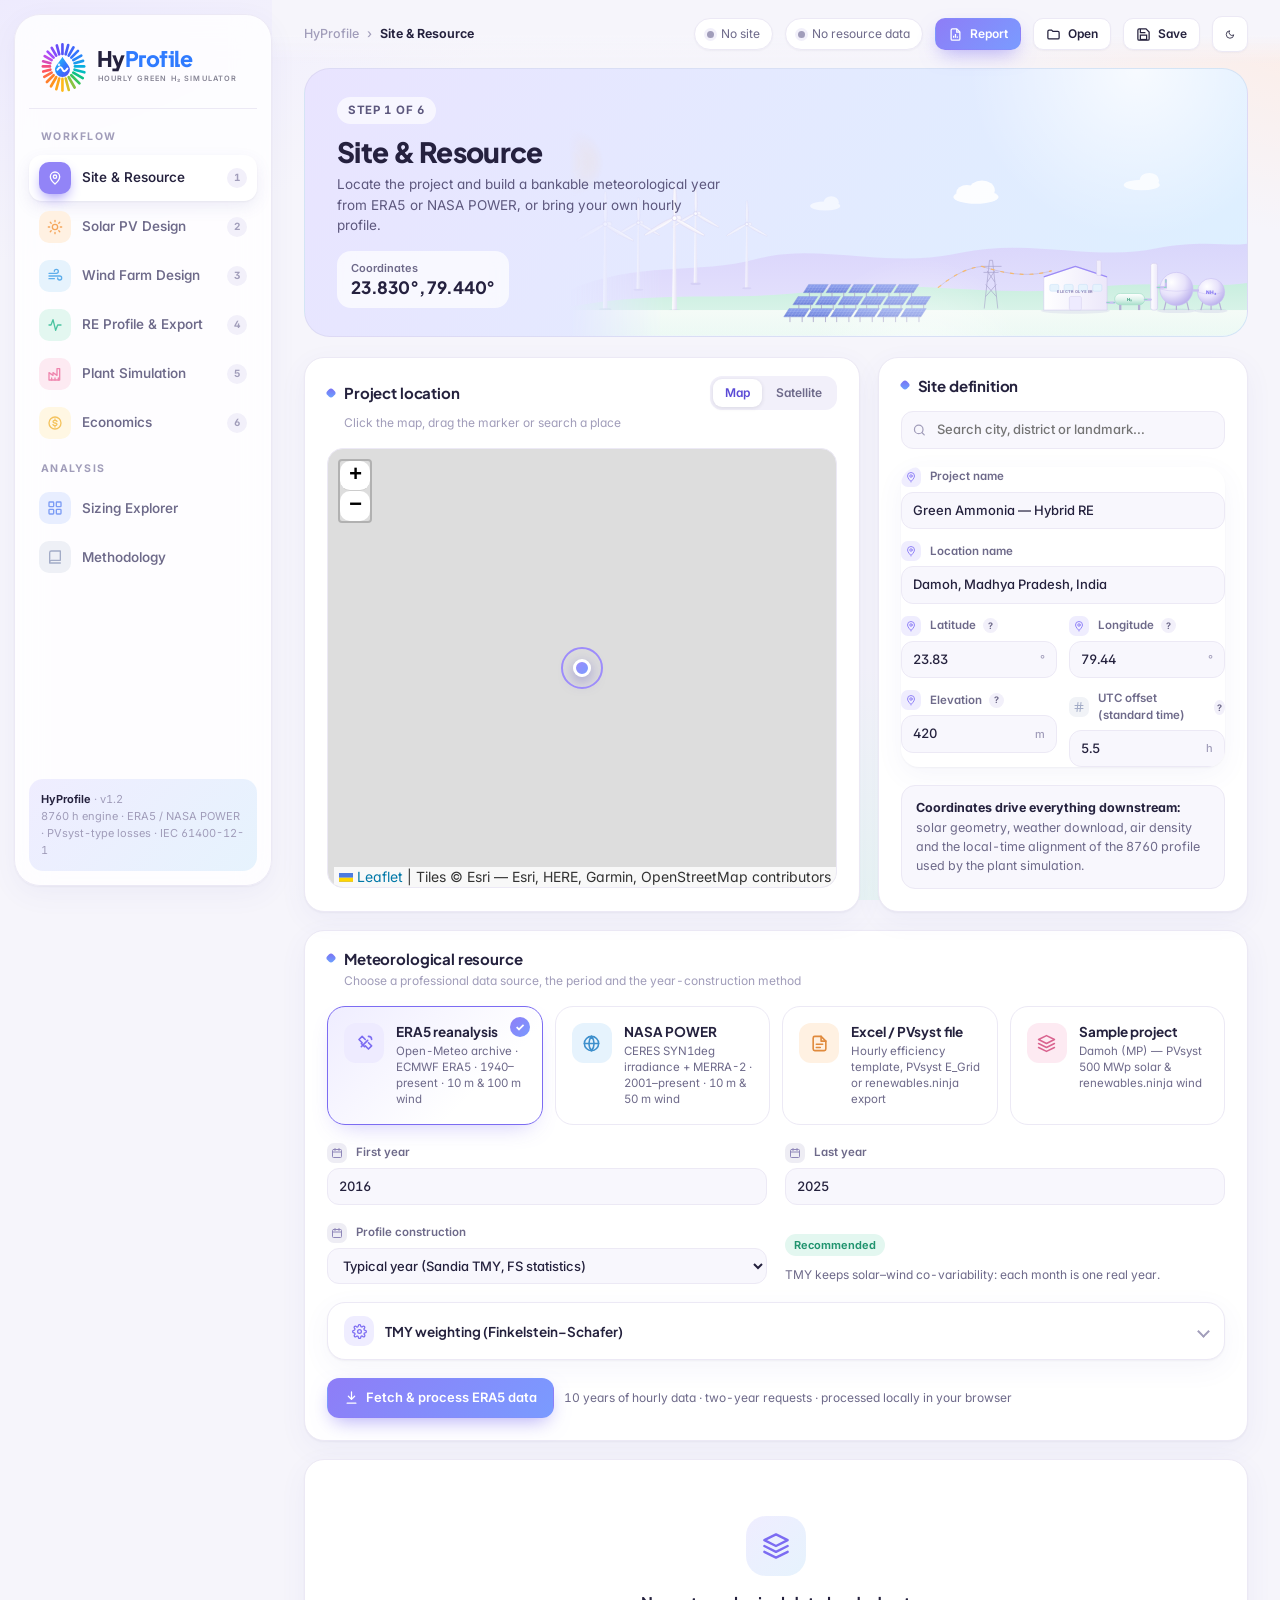
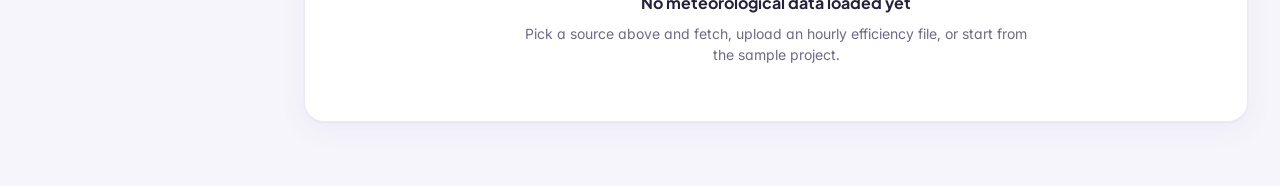
